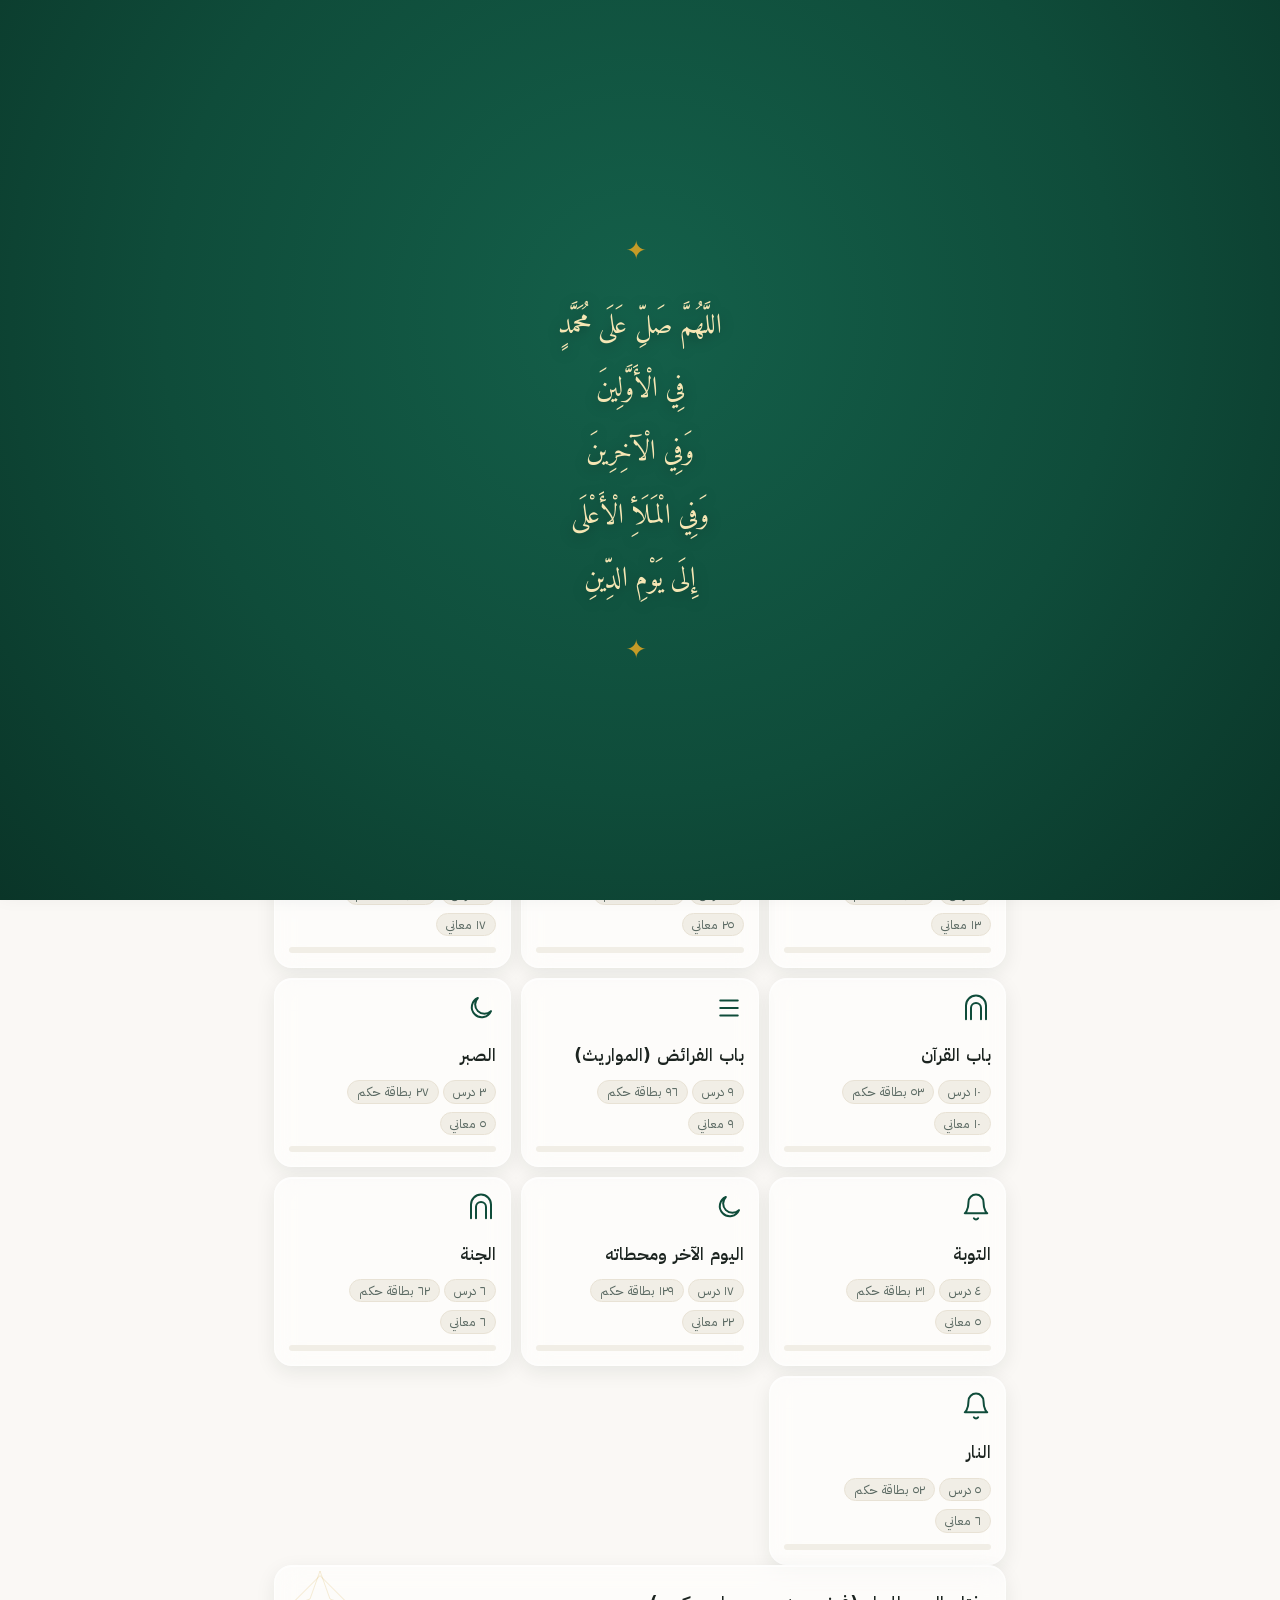
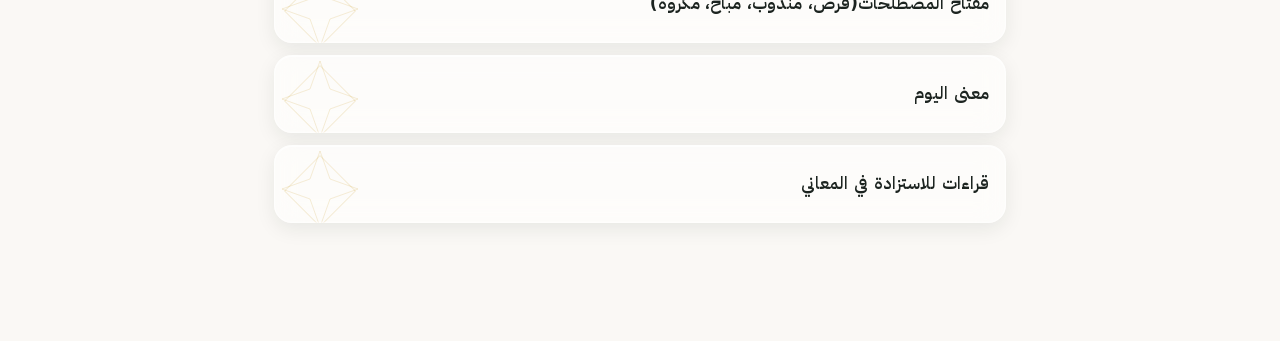
==== docs/index.html @ 47ff6a42 "Publish to Pages" ====
<!doctype html><html lang="ar" dir="rtl"><head><meta charset="utf-8"><meta name="viewport" content="width=device-width,initial-scale=1,viewport-fit=cover"><meta name="theme-color" content="#0F4C3A"><title>فِقْهُ الرُّوح</title><style>@font-face{font-family:'Amiri';font-weight:400;font-style:normal;font-display:swap;src:url([data-uri]) format('woff2');unicode-range:U+0600-06FF, U+0750-077F, U+0870-0891, U+0897-08E1, U+08E3-08FF, U+200C-200E, U+2010-2011, U+204F, U+2E41, U+FB50-FDFF, U+FE70-FE74, U+FE76-FEFC, U+102E0-102FB, U+10E60-10E7E, U+10EC2-10EC7, U+10EC9-10EEE, U+10EF0-10EFF, U+1EE00-1EE03, U+1EE05-1EE1F, U+1EE21-1EE22, U+1EE24, U+1EE27, U+1EE29-1EE32, U+1EE34-1EE37, U+1EE39, U+1EE3B, U+1EE42, U+1EE47, U+1EE49, U+1EE4B, U+1EE4D-1EE4F, U+1EE51-1EE52, U+1EE54, U+1EE57, U+1EE59, U+1EE5B, U+1EE5D, U+1EE5F, U+1EE61-1EE62, U+1EE64, U+1EE67-1EE6A, U+1EE6C-1EE72, U+1EE74-1EE77, U+1EE79-1EE7C, U+1EE7E, U+1EE80-1EE89, U+1EE8B-1EE9B, U+1EEA1-1EEA3, U+1EEA5-1EEA9, U+1EEAB-1EEBB, U+1EEF0-1EEF1}
@font-face{font-family:'Amiri';font-weight:700;font-style:normal;font-display:swap;src:url([data-uri]) format('woff2');unicode-range:U+0600-06FF, U+0750-077F, U+0870-0891, U+0897-08E1, U+08E3-08FF, U+200C-200E, U+2010-2011, U+204F, U+2E41, U+FB50-FDFF, U+FE70-FE74, U+FE76-FEFC, U+102E0-102FB, U+10E60-10E7E, U+10EC2-10EC7, U+10EC9-10EEE, U+10EF0-10EFF, U+1EE00-1EE03, U+1EE05-1EE1F, U+1EE21-1EE22, U+1EE24, U+1EE27, U+1EE29-1EE32, U+1EE34-1EE37, U+1EE39, U+1EE3B, U+1EE42, U+1EE47, U+1EE49, U+1EE4B, U+1EE4D-1EE4F, U+1EE51-1EE52, U+1EE54, U+1EE57, U+1EE59, U+1EE5B, U+1EE5D, U+1EE5F, U+1EE61-1EE62, U+1EE64, U+1EE67-1EE6A, U+1EE6C-1EE72, U+1EE74-1EE77, U+1EE79-1EE7C, U+1EE7E, U+1EE80-1EE89, U+1EE8B-1EE9B, U+1EEA1-1EEA3, U+1EEA5-1EEA9, U+1EEAB-1EEBB, U+1EEF0-1EEF1}
@font-face{font-family:'IBM Plex Sans Arabic';font-weight:400;font-style:normal;font-display:swap;src:url([data-uri]) format('woff2');unicode-range:U+0600-06FF, U+0750-077F, U+0870-0891, U+0897-08E1, U+08E3-08FF, U+200C-200E, U+2010-2011, U+204F, U+2E41, U+FB50-FDFF, U+FE70-FE74, U+FE76-FEFC, U+102E0-102FB, U+10E60-10E7E, U+10EC2-10EC7, U+10EC9-10EEE, U+10EF0-10EFF, U+1EE00-1EE03, U+1EE05-1EE1F, U+1EE21-1EE22, U+1EE24, U+1EE27, U+1EE29-1EE32, U+1EE34-1EE37, U+1EE39, U+1EE3B, U+1EE42, U+1EE47, U+1EE49, U+1EE4B, U+1EE4D-1EE4F, U+1EE51-1EE52, U+1EE54, U+1EE57, U+1EE59, U+1EE5B, U+1EE5D, U+1EE5F, U+1EE61-1EE62, U+1EE64, U+1EE67-1EE6A, U+1EE6C-1EE72, U+1EE74-1EE77, U+1EE79-1EE7C, U+1EE7E, U+1EE80-1EE89, U+1EE8B-1EE9B, U+1EEA1-1EEA3, U+1EEA5-1EEA9, U+1EEAB-1EEBB, U+1EEF0-1EEF1}
@font-face{font-family:'IBM Plex Sans Arabic';font-weight:500;font-style:normal;font-display:swap;src:url([data-uri]) format('woff2');unicode-range:U+0600-06FF, U+0750-077F, U+0870-0891, U+0897-08E1, U+08E3-08FF, U+200C-200E, U+2010-2011, U+204F, U+2E41, U+FB50-FDFF, U+FE70-FE74, U+FE76-FEFC, U+102E0-102FB, U+10E60-10E7E, U+10EC2-10EC7, U+10EC9-10EEE, U+10EF0-10EFF, U+1EE00-1EE03, U+1EE05-1EE1F, U+1EE21-1EE22, U+1EE24, U+1EE27, U+1EE29-1EE32, U+1EE34-1EE37, U+1EE39, U+1EE3B, U+1EE42, U+1EE47, U+1EE49, U+1EE4B, U+1EE4D-1EE4F, U+1EE51-1EE52, U+1EE54, U+1EE57, U+1EE59, U+1EE5B, U+1EE5D, U+1EE5F, U+1EE61-1EE62, U+1EE64, U+1EE67-1EE6A, U+1EE6C-1EE72, U+1EE74-1EE77, U+1EE79-1EE7C, U+1EE7E, U+1EE80-1EE89, U+1EE8B-1EE9B, U+1EEA1-1EEA3, U+1EEA5-1EEA9, U+1EEAB-1EEBB, U+1EEF0-1EEF1}
@font-face{font-family:'IBM Plex Sans Arabic';font-weight:600;font-style:normal;font-display:swap;src:url([data-uri]) format('woff2');unicode-range:U+0600-06FF, U+0750-077F, U+0870-0891, U+0897-08E1, U+08E3-08FF, U+200C-200E, U+2010-2011, U+204F, U+2E41, U+FB50-FDFF, U+FE70-FE74, U+FE76-FEFC, U+102E0-102FB, U+10E60-10E7E, U+10EC2-10EC7, U+10EC9-10EEE, U+10EF0-10EFF, U+1EE00-1EE03, U+1EE05-1EE1F, U+1EE21-1EE22, U+1EE24, U+1EE27, U+1EE29-1EE32, U+1EE34-1EE37, U+1EE39, U+1EE3B, U+1EE42, U+1EE47, U+1EE49, U+1EE4B, U+1EE4D-1EE4F, U+1EE51-1EE52, U+1EE54, U+1EE57, U+1EE59, U+1EE5B, U+1EE5D, U+1EE5F, U+1EE61-1EE62, U+1EE64, U+1EE67-1EE6A, U+1EE6C-1EE72, U+1EE74-1EE77, U+1EE79-1EE7C, U+1EE7E, U+1EE80-1EE89, U+1EE8B-1EE9B, U+1EEA1-1EEA3, U+1EEA5-1EEA9, U+1EEAB-1EEBB, U+1EEF0-1EEF1}
:root{--pat:url("data:image/svg+xml,%3Csvg xmlns='http://www.w3.org/2000/svg' width='64' height='64'%3E%3Cg fill='none' stroke='%23ffffff' stroke-opacity='.12' stroke-width='1'%3E%3Cpath d='M32 6l7 19 19 7-19 7-7 19-7-19-19-7 19-7z'/%3E%3Crect x='14' y='14' width='36' height='36' transform='rotate(45 32 32)'/%3E%3C/g%3E%3C/svg%3E");--pat2:url("data:image/svg+xml,%3Csvg xmlns='http://www.w3.org/2000/svg' width='90' height='90'%3E%3Cg fill='none' stroke='%23C59B27' stroke-opacity='.18' stroke-width='1'%3E%3Cpath d='M45 5l10 28 28 10-28 10-10 28-10-28-28-10 28-10z'/%3E%3Crect x='20' y='20' width='50' height='50' transform='rotate(45 45 45)'/%3E%3C/g%3E%3C/svg%3E")}
:root{--bg:#FAF8F5;--card:#FFFFFF;--bd:#E8E2D5;--pri:#0F4C3A;--acc:#C59B27;--tx:#1C2420;--mut:#5A6962;--soft:#F1EEE6;--onpri:#FFFFFF;--ok:#1d7a4f;--bad:#a8402f;--fs:1}
body.dark{--bg:#0B1411;--card:#13211B;--bd:#25382F;--pri:#D8B54F;--acc:#E0BE62;--tx:#F2EFE9;--mut:#A9B5AE;--soft:#182a22;--onpri:#0B1411;--ok:#6fcf9a;--bad:#e58a78}
*{box-sizing:border-box;-webkit-tap-highlight-color:transparent}
html{font-size:calc(17px*var(--fs))}
body{margin:0;background:var(--bg);color:var(--tx);font-family:'IBM Plex Sans Arabic','Noto Sans Arabic',system-ui,sans-serif;line-height:1.85;transition:background .3s,color .3s}
button{font:inherit;color:inherit;cursor:pointer}
.ar{font-family:'Amiri','Noto Naskh Arabic',serif}
#app{max-width:760px;margin:0 auto;padding:0 0 92px}
header{position:sticky;top:0;z-index:20;background:var(--pri);color:var(--onpri);padding:10px 14px 12px;background-image:var(--pat);overflow:hidden}
body.dark header{background:#0F2019;color:var(--tx);border-bottom:1px solid var(--bd)}
.top{display:flex;align-items:center;gap:8px}
.top h1{font-size:1.05rem;margin:0;flex:1;font-weight:600;line-height:1.4}
.top h1 small{display:block;font-size:.72rem;opacity:.8;font-weight:400}
.ib{width:44px;height:44px;border-radius:50%;border:0;background:rgba(255,255,255,.14);color:inherit;display:grid;place-items:center}
.ib.setb{width:auto;border-radius:22px;padding:0 14px 0 12px;display:flex;align-items:center;gap:6px;font:inherit;font-size:.85rem;font-weight:700}
.ib.setb .setlab{line-height:1}
.ib svg,.ico svg,nav svg{width:22px;height:22px;stroke:currentColor;fill:none;stroke-width:1.6;stroke-linecap:round;stroke-linejoin:round}
.search{margin-top:8px}
.search input{width:100%;height:46px;border-radius:14px;border:1px solid rgba(255,255,255,.25);background:rgba(255,255,255,.95);padding:0 14px;font:inherit;color:#1C2420}
body.dark .search input{background:#13211B;color:var(--tx);border-color:var(--bd)}
main{padding:14px;animation:fade .3s}
@keyframes fade{from{opacity:0;transform:translateY(6px)}to{opacity:1;transform:none}}
.card{background:var(--card);border:1px solid var(--bd);border-radius:18px;padding:14px 16px;margin-bottom:12px;position:relative;background-image:var(--pat2);background-repeat:no-repeat;background-position:left top}
h2{font-size:1.15rem;margin:18px 2px 10px;color:var(--hd)}
h3{font-size:1rem;margin:0 0 4px}
p{margin:.3rem 0}
.mut{color:var(--mut);font-size:.88rem}
.btn{min-height:48px;padding:0 18px;border-radius:14px;border:1px solid var(--bd);background:var(--card);font-weight:500}
.btn.pri{background:var(--pri);color:var(--onpri);border-color:var(--pri)}
.row{display:flex;gap:8px;flex-wrap:wrap;align-items:center}
.grid{display:grid;grid-template-columns:1fr 1fr;gap:10px}
@media(min-width:620px){.grid{grid-template-columns:repeat(3,1fr)}}
.wcard{text-align:right;display:block;width:100%;background:var(--card);border:1px solid var(--bd);border-radius:18px;padding:14px;min-height:140px}
.wcard .ico{color:var(--ic);margin-bottom:6px}
.wcard .ico svg{width:30px;height:30px}
.tag{display:inline-block;font-size:.74rem;border:1px solid var(--bd);background:var(--soft);border-radius:999px;padding:0 9px;margin:2px 0 0 4px;color:var(--mut);line-height:1.7}
.tag.gold{border-color:var(--acc);color:#7A5C0A}body.dark .tag.gold{color:var(--acc)}
.bar{height:6px;background:var(--soft);border-radius:6px;overflow:hidden;margin-top:8px}
.bar i{display:block;height:100%;background:var(--acc);transition:width .4s}
.seg{display:flex;background:var(--soft);border-radius:16px;padding:4px;position:relative;margin:10px 0}
.seg button{flex:1;border:0;background:transparent;min-height:48px;border-radius:12px;font-weight:600;z-index:1;color:var(--mut);transition:color .25s}
.seg button.on{color:var(--onpri)}
.seg .pill{position:absolute;top:4px;bottom:4px;width:calc(50% - 4px);background:var(--pri);border-radius:12px;transition:right .3s;right:4px}
.seg.two .pill.p1{right:calc(50%)}
.chips{display:flex;gap:6px;overflow-x:auto;padding-bottom:4px}
.chip{flex:none;border:1px solid var(--bd);background:var(--card);border-radius:999px;min-height:44px;padding:0 14px}
.chip.on{background:var(--pri);color:var(--onpri);border-color:var(--pri)}
.sub{display:flex;gap:6px;overflow-x:auto;margin:8px 0}
.q{font-family:'Amiri',serif;font-size:1.3rem;line-height:2.1;background:var(--soft);border-right:3px solid var(--acc);border-radius:10px;padding:8px 12px;margin:8px 0}
.q small{font-family:'IBM Plex Sans Arabic',sans-serif;display:block;font-size:.78rem;color:var(--mut);line-height:1.6}
.ev{font-size:.78rem;color:var(--mut)}
.k{border-top:1px dashed var(--bd);margin-top:8px;padding-top:6px}
.sch{display:grid;grid-template-columns:auto 1fr;gap:2px 10px;font-size:.92rem}
.sch b{color:var(--hd)} .sch .pref{background:var(--soft);border-radius:8px}
.acts{display:flex;gap:4px;position:absolute;left:8px;top:6px}
.acts button{width:44px;height:44px;border:0;background:transparent;font-size:1.2rem;color:var(--mut)}
.acts button.on{color:var(--acc)}
.card.has-acts{padding-left:92px}
details{background:var(--card);border:1px solid var(--bd);border-radius:14px;padding:4px 14px;margin-bottom:8px}
summary{min-height:48px;display:flex;align-items:center;font-weight:600;cursor:pointer}
.step{text-align:center}
.step .dh{font-family:'Amiri',serif;font-size:1.45rem;line-height:2.2;background:var(--soft);border-radius:14px;padding:10px;margin:10px 0}
.step .wh{border-right:3px solid var(--acc);background:var(--soft);border-radius:10px;padding:8px 12px;text-align:right;margin-top:8px}
.dots{display:flex;gap:6px;justify-content:center;flex-wrap:wrap;margin:10px 0}
.dots button{width:36px;height:36px;border-radius:50%;border:1px solid var(--bd);background:var(--card);font-size:.8rem}
.dots button.on{background:var(--pri);color:var(--onpri)} .dots button.done{border-color:var(--ok);color:var(--ok)} .dots button.on.done{color:var(--onpri)}
.opt{display:block;width:100%;text-align:right;min-height:52px;border:1px solid var(--bd);background:var(--card);border-radius:14px;padding:8px 14px;margin:8px 0}
.opt.right{border-color:var(--ok);background:rgba(29,122,79,.12)} .opt.wrong{border-color:var(--bad);background:rgba(168,64,47,.12)}
nav{position:fixed;bottom:0;left:0;right:0;background:var(--card);border-top:1px solid var(--bd);display:flex;z-index:30;padding-bottom:env(safe-area-inset-bottom)}
nav button{flex:1;border:0;background:transparent;min-height:62px;display:flex;flex-direction:column;align-items:center;justify-content:center;font-size:.76rem;color:var(--mut);gap:2px}
nav button.on{color:var(--hd);font-weight:600}
.banner{background:var(--soft);border:1px solid var(--acc);border-radius:14px;padding:10px 14px;font-size:.86rem;margin-bottom:12px}
.disc{font-size:.8rem;color:var(--mut);text-align:center;margin:18px 6px}
.sheet{position:fixed;inset:0;background:rgba(0,0,0,.45);z-index:50;display:flex;align-items:flex-end}
.sheet>div{background:var(--card);width:100%;max-width:760px;margin:0 auto;border-radius:20px 20px 0 0;padding:16px}
textarea{width:100%;min-height:110px;border-radius:12px;border:1px solid var(--bd);background:var(--bg);color:var(--tx);padding:10px;font:inherit}
input[type=search]{font:inherit}
.back{border:0;background:transparent;color:var(--hd);min-height:44px;padding:0;font-weight:600}
mark{background:rgba(197,155,39,.35);color:inherit;border-radius:4px}
.toast{position:fixed;bottom:80px;left:50%;transform:translateX(-50%);background:var(--tx);color:var(--bg);padding:8px 16px;border-radius:12px;z-index:60;font-size:.85rem}
.big{font-size:1.3rem;font-weight:600}
*:focus-visible{outline:3px solid var(--acc);outline-offset:2px}
@media(prefers-reduced-motion:reduce){*{animation:none!important;transition:none!important}}
.banner details{background:none;border:0;padding:0;margin:4px 0 0}.banner summary{color:var(--hd);font-weight:600}
.hosted header{position:static}.hosted nav{position:static;border:1px solid var(--bd);border-radius:14px;margin:8px 0}
.hosted main{padding-bottom:24px}

dialog.sheet{border:0;padding:0;width:100%;height:100%;max-width:none;max-height:none;background:rgba(0,0,0,.45);align-items:flex-end}
dialog.sheet[open]{display:flex}
dialog.sheet::backdrop{background:rgba(0,0,0,.45)}
#hostmsg{display:none;position:sticky;top:0;z-index:40;background:var(--tx);color:var(--bg);padding:8px 14px;border-radius:12px;margin:8px 14px;font-size:.88rem}
.hosted{min-height:100vh}

body{line-height:var(--lh,1.85)}
body.f-naskh{font-family:'Amiri','Noto Naskh Arabic',serif}
body.comfy{--bg:#F4ECD8;--card:#FBF5E6;--soft:#EFE5CC}
body.comfy.dark{--bg:#0B1411;--card:#13211B;--soft:#182a22}
.sset>summary{display:flex;align-items:center;gap:10px;font-weight:700;cursor:pointer;list-style:none;color:var(--hd)}
.sset>summary::-webkit-details-marker{display:none}
.sset[open]>summary{margin-bottom:8px}
.sico{color:var(--ic);width:28px;height:28px;display:inline-flex;align-items:center;justify-content:center;background:var(--soft);border-radius:50%}
.sico svg{width:16px;height:16px;stroke:currentColor;fill:none}
.srow{display:flex;align-items:center;justify-content:space-between;gap:10px;padding:8px 0;border-top:1px solid var(--bd)}
.srow.off{opacity:.75}
.srow>div{flex:1 1 auto;min-width:0}
.srow>.tag{flex:0 0 auto;white-space:nowrap}
.srow>.btn{flex:0 0 auto;white-space:nowrap}
.tgl{width:46px;height:26px;border-radius:999px;border:1px solid var(--bd);background:var(--soft);position:relative;flex:none;padding:0}
.tgl i{position:absolute;top:2px;right:2px;width:20px;height:20px;border-radius:50%;background:var(--mut);transition:all .2s}
.tgl.on{background:var(--pri)}
.tgl.on i{right:22px;background:var(--onpri)}
.tgl:disabled{opacity:.6}
.crow{display:flex;align-items:center;gap:8px}.crow input[type=color]{width:44px;height:34px;border:1px solid var(--bd);border-radius:8px;background:var(--card);padding:2px}.prev{background:var(--card);border:1px solid var(--bd);border-radius:14px;padding:10px;margin:8px 0;color:var(--tx)}
body{--hd:var(--pri);--ic:var(--pri)}
body.nodeco header,body.nodeco .card{background-image:none}
.prev svg{width:22px;height:22px;stroke:currentColor;fill:none;stroke-width:1.8}
.chips.wrap{flex-wrap:wrap;overflow:visible}

.card,.card *,.banner,.ref,.refs,details,summary,p,li,span,b{overflow-wrap:anywhere;word-break:normal;min-width:0}
.card{max-width:100%}

/* الأذكار والتسبيح */
.dhikr{font-family:'Amiri',serif;font-size:1.3em;line-height:2.1;margin:.2em 0 .4em}
.card.done{opacity:.75}
.card.done .dhikr{color:var(--hd)}
.linkc{display:block;width:100%;text-align:right;cursor:pointer;border:1px solid var(--bd);background:var(--card);color:var(--tx);font:inherit;padding:14px;margin:8px 0;border-radius:12px}
.tbcard{text-align:center}
.tbdhikr{font-size:1.15em;margin-bottom:0}
.tbwrap{position:relative;display:block;width:236px;height:236px;margin:16px auto 14px;border:0;background:none;padding:0;border-radius:50%}
.tbring{position:absolute;inset:0;width:100%;height:100%;transform:rotate(-90deg)}
.tbring circle{fill:none;stroke-width:9}
.tbring-bg{stroke:var(--soft)}
body.dark .tbring-bg{stroke:#22362d}
.tbring-fg{stroke:var(--acc);stroke-linecap:round;stroke-dasharray:565.49;transition:stroke-dashoffset .18s}
.tbface{position:absolute;inset:16px;border-radius:50%;display:flex;flex-direction:column;align-items:center;justify-content:center;color:#fff;background:radial-gradient(circle at 32% 26%,#1d7a58 0%,#14543f 55%,#0d3d2e 100%);border:2px solid rgba(197,155,39,.6);box-shadow:0 12px 30px rgba(15,76,58,.30),inset 0 2px 6px rgba(255,255,255,.18),inset 0 -8px 16px rgba(0,0,0,.25);user-select:none;transition:transform .08s}
body.dark .tbface{box-shadow:0 12px 30px rgba(0,0,0,.5),inset 0 2px 6px rgba(255,255,255,.12),inset 0 -8px 16px rgba(0,0,0,.35)}
.tbwrap:active .tbface{transform:scale(.965)}
.tbnum{font-family:'Amiri','Noto Naskh Arabic',serif;font-size:3.6em;font-weight:700;line-height:1.1;text-shadow:0 2px 8px rgba(0,0,0,.35);display:flex;align-items:center;justify-content:center;min-height:1.1em}
.tbo{display:inline-block;width:.8em;height:.8em;border:.13em solid #fff;border-radius:50%;box-shadow:0 2px 8px rgba(0,0,0,.3),inset 0 1px 3px rgba(255,255,255,.15)}
.tbof{color:#EBCD74;font-size:1em;font-weight:600}
.tbhint{margin-top:8px;font-size:.78rem;color:rgba(255,255,255,.75);border:1px dashed rgba(235,205,116,.55);border-radius:999px;padding:1px 12px}
.tbwrap.tbdone .tbface{animation:tbglow .7s}
@keyframes tbglow{0%{box-shadow:0 0 0 0 rgba(197,155,39,.75)}100%{box-shadow:0 0 0 34px rgba(197,155,39,0)}}
.card.cur{border-color:var(--acc)}
.srow input[type=time]{font:inherit;padding:6px 8px;border:1px solid var(--bd);border-radius:8px;background:var(--card);color:var(--tx);max-width:130px;min-width:118px}
.ibell{flex:0 0 auto;width:36px;height:36px;border-radius:50%;border:1px solid var(--bd);background:transparent;color:var(--ic);display:inline-flex;align-items:center;justify-content:center;cursor:pointer}
.ibell svg{width:18px;height:18px}
.ibell.on{background:var(--pri);color:var(--onpri);border-color:var(--pri)}
.itime{flex:0 0 auto;font:inherit;padding:4px 6px;border:1px solid var(--bd);border-radius:8px;background:var(--card);color:var(--tx);max-width:110px}
.srow.src{flex-wrap:wrap}
.srow.src>div{flex:1 1 100%}
.meta{margin-top:10px;border:1px solid var(--bd);border-radius:12px;padding:8px 12px;background:var(--soft)}
.meta summary{cursor:pointer;font-weight:600;font-size:.84rem;color:var(--pri);list-style:none;display:flex;justify-content:space-between;align-items:center}
.meta summary::-webkit-details-marker{display:none}
.meta summary:after{content:'▾';color:var(--acc);font-size:.9rem}
.meta[open] summary:after{content:'▴'}
body.dark .meta summary{color:var(--acc)}
.mrow{display:flex;gap:10px;font-size:.82rem;margin-top:6px;line-height:1.7}
.mlab{color:var(--mut);min-width:78px;flex-shrink:0;font-weight:600}
.mval{flex:1}
.ninput{font:inherit;padding:6px 10px;border:1px solid var(--bd);border-radius:10px;background:var(--card);color:var(--tx);max-width:110px;text-align:center}
.srow.wrap{flex-wrap:wrap}

/* ===== glass layer (styling only) ===== */
body{background-image:radial-gradient(60% 40% at 15% 8%,rgba(15,76,58,.16),transparent 70%),radial-gradient(55% 38% at 92% 30%,rgba(197,155,39,.18),transparent 70%),radial-gradient(60% 40% at 20% 85%,rgba(60,140,170,.12),transparent 70%);background-attachment:fixed}
body.dark{background-image:radial-gradient(60% 40% at 15% 8%,rgba(40,140,100,.22),transparent 70%),radial-gradient(55% 38% at 92% 30%,rgba(216,181,79,.14),transparent 70%),radial-gradient(60% 40% at 20% 85%,rgba(60,120,170,.16),transparent 70%)}
.card,.wcard,details,.opt,.linkc,.btn,.chip,.prev,.dots button{background-color:color-mix(in srgb,var(--card) 58%,transparent);-webkit-backdrop-filter:blur(14px) saturate(1.5);backdrop-filter:blur(14px) saturate(1.5);border-color:rgba(255,255,255,.55);box-shadow:0 6px 20px rgba(15,40,30,.08),inset 0 1px 0 rgba(255,255,255,.7),inset 0 -1px 0 rgba(255,255,255,.18)}
body.dark .card,body.dark .wcard,body.dark details,body.dark .opt,body.dark .linkc,body.dark .btn,body.dark .chip,body.dark .prev,body.dark .dots button{background-color:color-mix(in srgb,var(--card) 62%,transparent);border-color:rgba(255,255,255,.13);box-shadow:0 8px 22px rgba(0,0,0,.35),inset 0 1px 0 rgba(255,255,255,.14),inset 0 -1px 0 rgba(255,255,255,.04)}
nav{background-color:color-mix(in srgb,var(--card) 62%,transparent);-webkit-backdrop-filter:blur(18px) saturate(1.6);backdrop-filter:blur(18px) saturate(1.6);border-top:1px solid rgba(255,255,255,.55);box-shadow:0 -6px 20px rgba(15,40,30,.08),inset 0 1px 0 rgba(255,255,255,.6)}
body.dark nav{border-top-color:rgba(255,255,255,.12)}
.sheet>div{background-color:color-mix(in srgb,var(--card) 72%,transparent);-webkit-backdrop-filter:blur(22px) saturate(1.6);backdrop-filter:blur(22px) saturate(1.6);border:1px solid rgba(255,255,255,.5)}
header{box-shadow:0 8px 24px rgba(10,40,30,.25),inset 0 -1px 0 rgba(255,255,255,.25),inset 0 1px 0 rgba(255,255,255,.2)}
.search input{background-color:rgba(255,255,255,.62);-webkit-backdrop-filter:blur(10px);backdrop-filter:blur(10px);box-shadow:inset 0 1px 3px rgba(0,0,0,.08),0 1px 0 rgba(255,255,255,.6)}
body.dark .search input{background-color:rgba(19,33,27,.62)}
.btn.pri{box-shadow:0 6px 18px rgba(15,76,58,.3),inset 0 1px 0 rgba(255,255,255,.35)}
.btn:active,.chip:active,.opt:active,.wcard:active,.linkc:active{transform:scale(.985);transition:transform .08s}
.tbface{isolation:isolate;overflow:hidden;background:radial-gradient(circle at 32% 24%,rgba(60,170,130,.78) 0%,rgba(20,100,76,.78) 55%,rgba(10,60,46,.88) 100%)!important;-webkit-backdrop-filter:blur(8px) saturate(1.5);backdrop-filter:blur(8px) saturate(1.5);border:2px solid rgba(255,255,255,.45)!important;box-shadow:0 14px 34px rgba(8,40,30,.4),inset 0 3px 10px rgba(255,255,255,.55),inset 0 -12px 22px rgba(0,0,0,.28)!important}
.tbface::before{content:"";position:absolute;left:12%;right:12%;top:3%;height:44%;border-radius:50% 50% 55% 55%/70% 70% 40% 40%;background:linear-gradient(to bottom,rgba(255,255,255,.62),rgba(255,255,255,.04));pointer-events:none;z-index:0}
.tbface::after{content:"";position:absolute;left:20%;bottom:6%;width:34%;height:9%;border-radius:50%;background:rgba(255,255,255,.22);filter:blur(3px);transform:rotate(-12deg);pointer-events:none;z-index:0}
.tbface>*{position:relative;z-index:1}
.tbwrap:active .tbface{filter:brightness(1.12)}

/* opening splash */
#splash{position:fixed;inset:0;z-index:999;display:flex;align-items:center;justify-content:center;background:radial-gradient(circle at 50% 35%,#14604a 0%,#0F4C3A 55%,#0a3528 100%);color:#F3DFA2;text-align:center;opacity:1;transition:opacity .6s ease}
#splash.out{opacity:0;pointer-events:none}
#splash .sp-in{padding:28px;animation:spin 1.1s ease both}
#splash .sp-t{font-family:'Amiri','IBM Plex Sans Arabic',serif;font-size:1.65rem;line-height:2.25;margin:18px 0;color:#F6E6B4;text-shadow:0 2px 14px rgba(0,0,0,.35)}
#splash .sp-orn{color:#C59B27;font-size:1.5rem;letter-spacing:.3em}
@keyframes spin{from{opacity:0;transform:translateY(10px)}to{opacity:1;transform:none}}

.card.adone{animation:adone .9s ease}
@keyframes adone{0%{box-shadow:0 0 0 0 rgba(197,155,39,.55)}40%{box-shadow:0 0 0 10px rgba(197,155,39,.25);transform:scale(1.015)}100%{box-shadow:0 0 0 0 rgba(197,155,39,0);transform:none}}

.card.done{border-color:var(--ok);box-shadow:inset 4px 0 0 var(--ok)}
.card.done .btn[disabled]{color:var(--ok);border-color:var(--ok);opacity:1;font-weight:700}
[data-aitem]:active{transform:scale(.94)}

.chip.on,.btn.pri{background-color:var(--pri)!important;color:var(--onpri)!important;border-color:var(--pri)!important}
.tgl{position:relative}.tgl::after{content:"";position:absolute;inset:-9px -4px}

.under{margin:-4px 12px 10px;padding-inline-start:10px;border-inline-start:3px solid var(--gold,#b8923a)}.under h4{margin:8px 0 4px;font-size:.9rem;opacity:.8}.under .card{margin:6px 0}.allev>summary{cursor:pointer;padding:10px 0}

.sharh{font-size:.92em;line-height:1.9;border-right:3px solid var(--gold,#b8923a);padding:6px 10px;margin:8px 0;background:rgba(184,146,58,.07)}

.kn{display:inline-block;font-size:.62em;font-weight:500;opacity:.55;border:1px solid currentColor;border-radius:8px;padding:0 6px;margin-inline-end:8px;vertical-align:middle;line-height:1.5}
</style></head><body><div id="app"><header><div class="top"><h1>فِقْهُ الرُّوح: العبادات ومعانيها</h1><button class="ib" id="darkbtn" aria-label="الوضع الليلي"></button><button class="ib setb" id="setbtn" aria-label="الإعدادات"></button></div><div class="search"><input id="q" type="search" placeholder="ابحث في الأحكام والمعاني والمواقف" aria-label="بحث"></div></header><main id="view"></main></div><nav id="navbar" aria-label="التنقل"></nav><script>const DISCLAIMER = "محتوى تعليمي موثّق بالمصادر، وليس فتوى شخصية. يُرجع لأهل العلم في النوازل.";
const SCHOOLS = {
 "hanafi": {
 "name": "الحنفي",
 "refs": ""
 },
 "maliki": {
 "name": "المالكي",
 "refs": ""
 },
 "shafii": {
 "name": "الشافعي",
 "refs": ""
 },
 "hanbali": {
 "name": "الحنبلي",
 "refs": ""
 }
};
const SOURCE_NOTE = "الأحاديث: نصوصها قورنت بنصوص منشورة في sunnah.com. الآيات: قورنت بالمصحف الإلكتروني (api.alquran.cloud). أقوال المذاهب: من فتاوى ومقالات وكتب فقهية منشورة على الإنترنت (منها الموسوعة الفقهية الكويتية على muslim-library.com)، مذكورة تحت كل مسألة، وأكثرها من صفحات الموسوعة الفقهية الكويتية المطبوعة، وبعضها من صفحات كتب المذاهب المطبوعة مقروءة من مصورات منشورة. المحتوى موثّق بمصادره.";
const WORSHIPS = [
 {
 "id": "taharah",
 "title": "الطهارة والوضوء",
 "icon": "drop",
 "status": "ready",
 "blurb": "الطهارة: الوضوء، والغسل، والتيمم، والمسح على الخفين، والاستنجاء، وتطهير النجاسات، وما يعد نجساً، والحيض والنفاس، مع الخلاف بين المذاهب الأربعة ومعانيها في القلب.",
 "lessons": [
 {
 "id": "wudu",
 "title": "الوضوء",
 "definition": "الوضوء غسل الوجه واليدين ومسح الرأس وغسل الرجلين على الصفة الواردة في آية المائدة (5:6)، تعبداً لله، وهو طهارة من الحدث الأصغر.",
 "hukm": "لا تُقبل صلاة من أحدث حتى يتوضأ، فالوضوء شرط للصلاة.",
 "hukmRef": "المائدة: 6، البخاري (135)، مسلم (225)",
 "pt": 1,
 "hukmEv": ["e3", "e1"],
 "hukmKh": ["k5", "k6"],
 "fiqh": {
 "conditions": [
 {
 "id": "c2",
 "ev": ["e1"],
 "kh": ["k13", "k14", "k15", "k16"],
 "t": "الماء الطهور",
 "d": "الماء الذي يرفع الحدث هو الماء الطهور، فمن لم يجد ماء تيمم (المائدة: 6). والماء المطلق (الباقي على خلقته) يرفع الحدث والخبث باتفاق الفقهاء، ويلحق به عند الجمهور ما تغير بطول مكثه أو بما تولد منه كالطحلب. وقسم الفقهاء المياه إلى: مطلق، وطاهر مطهر مكروه، وطاهر غير مطهر، ونجس. وانفرد الحنفية بقسم المشكوك في طهوريته، وانفرد الحنابلة بقسم المحرم. والماء المتغير بطاهر مخالط تغيراً يمنع إطلاق اسم الماء عليه: طاهر مطهر عند الحنفية ما لم يغلب عليه غيره أو يتغير بالطبخ، وطاهر غير مطهر عند المالكية والشافعية وعلى المذهب عند الحنابلة. والمتغير بنجاسة نجس باتفاق الفقهاء قليلاً كان أو كثيراً. وتفصيل كل مذهب في «أقوال المذاهب في هذه المسألة» تحت هذه البطاقة.",
 "ref": "المائدة: 6. azharegypt.org (دروس الطهارة)، الموسوعة الفقهية الكويتية، مصطلحا طهارة ومياه"
 },
 {
 "id": "c3",
 "ev": ["e7"],
 "kh": ["k7"],
 "t": "وصول الماء إلى مواضع الغسل",
 "d": "الأصل أن يصل الماء إلى العضو كله، وقد ورد الوعيد على ترك مواضع من الأقدام دون غسل.",
 "ref": "البخاري (165)"
 },
 {
 "id": "c4",
 "ev": ["e4"],
 "kh": ["k1"],
 "t": "النية",
 "d": "قصد الوضوء بالقلب. الحنفية: سنة. غيرهم: فرض أو شرط (انظر جدول الخلاف).",
 "ref": "البخاري (1)، مسلم (1907)"
 }
 ],
 "pillars": [
 {
 "id": "p1",
 "ev": ["e1"],
 "t": "غسل الوجه",
 "d": "الحد عند الفقهاء: ما بين منابت شعر الرأس إلى منتهى اللحيين والذقن طولاً، ومن الأذن إلى الأذن عرضاً. واختلفوا في بياض ما بين العذار والأذن (المالكية في المشهور: ليس من الوجه. الحنفية والشافعية: منه)، وفي ما انسدل من اللحية.",
 "ref": "المائدة: 6. ، (بداية المجتهد)"
 },
 {
 "id": "p2",
 "ev": ["e1"],
 "t": "غسل اليدين مع المرفقين",
 "d": "ذهب الجمهور إلى وجوب إدخال المرفقين في الغسل. وقال زفر وابن داود: لا يجب، وهو رواية عن مالك وأحمد، ورأي ابن حزم.",
 "ref": "المائدة: 6."
 },
 {
 "id": "p3",
 "ev": ["e1"],
 "kh": ["k4"],
 "t": "مسح الرأس",
 "d": "الفرض في القرآن هو المسح، وقدره المجزئ مختلف فيه بين المذاهب (انظر جدول الخلاف).",
 "ref": "القرآن 5:6"
 },
 {
 "id": "p4",
 "ev": ["e1"],
 "t": "غسل الرجلين مع الكعبين",
 "d": "ذكر القرآن غسل الرجلين إلى الكعبين.",
 "ref": "المائدة: 6"
 }
 ],
 "obligations": [
 {
 "id": "o1",
 "kh": ["k2"],
 "t": "ما يُعدّ واجباً زائداً على الفروض",
 "d": "اصطلاح الواجب يختلف بين المذاهب. عند الحنابلة: التسمية (تسقط بالنسيان) والمضمضة والاستنشاق واجبة، وعند الحنفية والمالكية والشافعية هذه من السنن. والفروض الأربعة مذكورة في الآية.",
 "ref": "انظر جدول الخلاف. وفي ثبوت حديث التسمية خلاف بين العلماء"
 }
 ],
 "sunan": [
 {
 "id": "s1",
 "ev": ["e8"],
 "t": "السواك",
 "d": "عند كل صلاة. وفي لفظ البخاري: مع كل صلاة، وفي لفظ مسلم: عند كل صلاة. لولا خوف المشقة على الأمة لأمر بذلك.",
 "ref": "البخاري (887)، مسلم (252)"
 },
 {
 "id": "s2",
 "ev": ["e6"],
 "t": "غسل الكفين ثلاثاً في البداية",
 "d": "قبل إدخالهما في الإناء، وهو في وصف وضوء النبي صلى الله عليه وسلم.",
 "ref": "البخاري (159)، مسلم (226)"
 },
 {
 "id": "s3",
 "kh": ["k3"],
 "t": "المضمضة والاستنشاق",
 "d": "في حديث لقيط بن صبرة: أسبغ الوضوء وخلل بين الأصابع وبالغ في الاستنشاق إلا أن تكون صائماً. وهما سنة عند غير الحنابلة.",
 "ref": "أبو داود (142): صحيح (الألباني) كما يعرضه sunnah.com. الترمذي (788): صحيح (دار السلام) كما يعرضه sunnah.com"
 },
 {
 "id": "s4",
 "t": "التثليث",
 "d": "الغسل ثلاثاً هو الأكمل. وتجزئ المرة الواحدة إذا عمّت العضو، وثبتت المرتان.",
 "ref": "البخاري (157، 158، 159)"
 },
 {
 "id": "s5",
 "t": "البدء باليمين",
 "d": "اليد اليمنى ثم اليسرى، والرجل اليمنى ثم اليسرى.",
 "ref": "البخاري (168)"
 },
 {
 "id": "s6",
 "t": "تخليل الأصابع",
 "d": "أمر النبي صلى الله عليه وسلم لقيطاً بتخليل الأصابع في الوضوء.",
 "ref": "أبو داود (142): صحيح (الألباني) كما يعرضه sunnah.com. الترمذي (788): صحيح (دار السلام) كما يعرضه sunnah.com"
 },
 {
 "id": "s7",
 "ev": ["e6"],
 "t": "ركعتان بعد الوضوء",
 "d": "في حديث عثمان رضي الله عنه وعد بالمغفرة لمن توضأ وصلى ركعتين لا يحدث فيهما نفسه بأمر دنيا.",
 "ref": "البخاري (159)، مسلم (226)"
 },
 {
 "id": "s8",
 "t": "الاقتصاد في الماء",
 "d": "في حديث أنس رضي الله عنه: كان النبي صلى الله عليه وسلم يتوضأ بالمد ويغتسل بالصاع. والنهي عن الإسراف في الآية.",
 "ref": "البخاري (201)، الأعراف: 31"
 }
 ],
 "nullifiers": [
 {
 "id": "n1",
 "ev": ["e1", "e3"],
 "t": "ما خرج من السبيلين",
 "d": "أصل ذلك قوله تعالى: أو جاء أحد منكم من الغائط. وفي الحديث: لا تقبل صلاة من أحدث حتى يتوضأ.",
 "ref": "المائدة: 6، البخاري (135)، مسلم (225)"
 },
 {
 "id": "n2",
 "t": "النوم",
 "d": "النوم المستغرق ينقض الوضوء (حديث صفوان بن عسال: ولكن من غائط وبول ونوم). واختلف الفقهاء في ضابطه: الحنفية: النوم مضطجعاً أو متكئاً أو مستنداً. المالكية: النوم الثقيل ولو قصر، لا الخفيف ولو طال.",
 "ref": "(الفقه الإسلامي وأدلته)"
 },
 {
 "id": "n3",
 "kh": ["k8", "k9", "k10", "k11", "k12"],
 "t": "ما اختُلف فيه",
 "d": "لمس المرأة، ومس الفرج، وأكل لحم الإبل، والدم والقيء من غير السبيلين، والقهقهة في الصلاة: مختلف فيها بين المذاهب. انظر جدول الخلاف.",
 "ref": "الموسوعة الفقهية الكويتية"
 }
 ]
 },
 "steps": [
 {
 "n": 1,
 "name": "النية",
 "action": "النية بالقلب قبل بدء الوضوء.\nحكمها:: عند الشافعية والحنابلة شرط في صحة الوضوء فلا يصح إلا بها. وعند الحنفية سنة، ليقع قربة وليخرج من عهدة الفرض. وعند المالكية فرض (وفي رواية عن مالك بعدم الوجوب).\nالتلفظ بها:: عند الشافعية التلفظ بالنية سنة، وتقرن عند أول غسل الكفين بالتسمية. ولم تفصل الصفحات المقروءة قول بقية المذاهب في التلفظ.\nرفضها:: إذا رفض المتوضئ النية بعد تمام الوضوء لم يؤثر ذلك عند المالكية والشافعية والحنابلة على الصحيح. وإذا نوى قطعه في أثنائه: الشافعية في الأصح لا يبطل ويستأنف النية لما بقي، والحنابلة في الصحيح يبطل ما مضى، والمالكية على الراجح يبطل.",
 "dhikr": "النية عمل القلب، ولا يُذكر هنا لفظ مخصوص لها.",
 "whisper": "قبل أن تلمس الماء، تذكّر أنك تتهيأ للوقوف بين يدي الله. اجعل هذا هو القصد.",
 "ref": "الموسوعة، النية في الوضوء : | الموسوعة الفقهية الكويتية صفحات الشاملة",
 "dhikrNone": true
 },
 {
 "n": 2,
 "name": "التسمية",
 "action": "قل «بسم الله» عند أول الوضوء.\nحكمها:: سنة عند الحنفية والشافعية وفي رواية عن أحمد، ومستحبة عند المالكية على المشهور (وقيل: غير مشروعة وتكره)، وواجبة عند الحنابلة.\nالصيغة:: عند الحنابلة «بسم الله» ولا يقوم غيرها مقامها على الأشهر، ومحلها اللسان. وعند الشافعية أقلها «بسم الله» وأكملها «بسم الله الرحمن الرحيم». وعند المالكية «بسم الله» وفي زيادة «الرحمن الرحيم» قولان. وعند الحنفية يحصل أصل السنة بكل ذكر، والمنقول عن السلف «بسم الله العظيم، والحمد لله على الإسلام».\nوقتها:: عند أول غسل الكفين، وعند الحنابلة وقتها عند أول الواجبات وجوباً وأول المسنونات استحباباً.\nعند كل عضو:: من آداب الوضوء عند الحنفية التسمية عند غسل كل عضو، وظاهر كلام فقهاء الحنابلة أنها لا تستحب عند كل عضو.",
 "dhikr": "بِسْمِ اللَّهِ",
 "whisper": "ابدأ باسم الله، كأنك تستأذن في الدخول على من هو أكرم الأكرمين.",
 "ref": "الموسوعة الفقهية الكويتية صفحات الشاملة: أبو داود (101)، وفي ثبوت حديث التسمية خلاف (انظر جدول الخلاف)",
 "dhikrExact": true
 },
 {
 "n": 3,
 "name": "غسل الكفين",
 "action": "اغسل كفيك إلى الرسغين في بداية الوضوء.\nحكمه:: ذهب الفقهاء إلى أن غسل اليدين الطاهرتين إلى الرسغين في ابتداء الوضوء سنة، لفعل النبي ﷺ في حديث عثمان (كما نقلت الموسوعة، وغير مدروس هنا). وإن كانتا نجستين وجب غسلهما اتفاقاً.\nالعدد:: تثليث غسل الأعضاء سنة عند الفقهاء، والموسوعة تنقل أنه ﷺ توضأ مرة مرة ومرتين مرتين وثلاثاً ثلاثاً (غير مدروس هنا).\nالدعاء عند العضو:: استحبه الحنفية والمالكية (ذكر الله) وأكثر الشافعية وجماعة من الحنابلة كما في الموسوعة، وصيغه المنقولة تُذكر هنا بلفظ الموسوعة.\nمدى ثبوتها:: قال النووي في الأذكار: «وأما الدعاء على أعضاء الوضوء فلم يجئ فيه شيء عن النبي ﷺ، وقد قال الفقهاء: يستحب فيه دعوات جاءت عن السلف». وفي حاشية محقق الأذكار أن النووي قال في الروضة «لا أصل له»، وأن الإسنوي تعقبه بأنه روي من طرق منها حديث أنس في تاريخ ابن حبان، وأن المحقق عدّ ذلك الحديث من الواهي الشديد الضعف. ونقلت الموسوعة عن ابن عابدين أن الوارد منه تقوي طرقه بعضها بعضاً فيرتقي إلى الحسن، وهذا قول عام عن الباب، ولم يُدرس هنا إسناد أي صيغة بعينها، فلا يُنسب أي لفظ منها إلى النبي ﷺ. تُقرأ الصيغ على أنها دعاء استحبه من استحبه، وليست سنة ثابتة بنص.\nوليس في الصفحات المقروءة دعاء مخصوص عند غسل الكفين.",
 "dhikr": "لا ذكر ثابت عن النبي ﷺ عند هذا العضو بحسب ما قُرئ هنا. والدعاء المذكور أعلاه مستحب عند من استحبه، ولم يثبت لفظه بنص.",
 "whisper": "هاتان اليدان ستُرفعان بالدعاء، فلتكن الطهارة أول ما تفعلان.",
 "ref": "الموسوعة: الموسوعة الفقهية الكويتية صفحات الشاملة",
 "dhikrNone": true
 },
 {
 "n": 4,
 "name": "المضمضة والاستنشاق",
 "action": "تمضمض واستنشق واستنثر.\nالمضمضة والاستنشاق:: سنتان عند جمهور الفقهاء، وواجبتان (فرض) عند الحنابلة.\nالاستنثار:: سنة عند الحنفية والمالكية والشافعية والحنابلة لحديث «إذا استنشقت فانتثر» (كما في تخريج الموسوعة، وغير مدروس هنا). وعند المالكية طرح الماء من الأنف بالنفس واضعاً السبابة والإبهام من اليد اليسرى عليه، وعند الشافعية يخرج ما في أنفه بخنصر يده اليسرى، وعند الحنابلة يسن استنثاره بيساره.\nالدعاء عند العضو:: استحبه الحنفية والمالكية (ذكر الله) وأكثر الشافعية وجماعة من الحنابلة كما في الموسوعة، وصيغه المنقولة تُذكر هنا بلفظ الموسوعة.\nمدى ثبوتها:: لم يثبت لفظ هذا الدعاء عن النبي ﷺ عند النووي في الأذكار، ولم يُدرس هنا إسناد أي صيغة. والتفصيل في خطوة غسل الكفين.\nعند المضمضة: «اللهم أعني على تلاوة القرآن الكريم وذكرك وشكرك وحسن عبادتك»، وعند الاستنشاق: «اللهم أرحني رائحة الجنة ولا ترحني رائحة النار».",
 "dhikr": "لا ذكر ثابت عن النبي ﷺ عند هذا العضو بحسب ما قُرئ هنا. والدعاء المذكور أعلاه مستحب عند من استحبه، ولم يثبت لفظه بنص.",
 "whisper": "ينظف الفم الذي سيذكر الله ويقرأ كلامه.",
 "ref": "الموسوعة: الموسوعة الفقهية الكويتية صفحات الشاملة: الأذكار للنووي (فصل أدعية أعضاء الوضوء)",
 "dhikrNone": true
 },
 {
 "n": 5,
 "name": "غسل الوجه",
 "action": "اغسل وجهك، والواجب غسل ظاهره كله مرة.\nالحد:: عرضاً ما بين الأذنين، وطولاً من منابت شعر الرأس إلى أسفل الذقن، وعند المالكية والحنابلة فيمن له لحية إلى منتهى لحيته.\nالمجزئ من الغسل:: يكفي جريان الماء ولا يشترط الدلك عند الحنفية والشافعية والحنابلة، وانفرد مالك والمزني باشتراطه (انظر جدول الخلاف).\nالشعر الخفيف (الذي تبدو البشرة من خلاله):: يجب غسله ظاهراً وباطناً حتى البشرة عند الحنفية والشافعية، وعند المالكية يجب تخليله. ولم تُقرأ هنا عبارة الحنابلة في الخفيف.\nالشعر الكثيف:: الحنفية لا يجب غسل أصوله ويسن تخليل لحية غير المحرم. المالكية يكره تخليله ويجب تحريكه ليدخل الماء بين ظاهره. الشافعية في لحية الرجل الكثيفة يغسل ظاهرها ولا يجب باطنها ويسن تخليلها، أما الحاجب والشارب والعنفقة فيجب غسلها ظاهراً وباطناً. الحنابلة يجب غسل ظاهر اللحية ويسن غسل باطنها.\nالمسترسل من اللحية:: لا يجب غسله عند الحنفية، ويجب عند الحنابلة في الصحيح.\nالدعاء عند العضو:: استحبه الحنفية والمالكية (ذكر الله) وأكثر الشافعية وجماعة من الحنابلة كما في الموسوعة، وصيغه المنقولة تُذكر هنا بلفظ الموسوعة.\nمدى ثبوتها:: لم يثبت لفظ هذا الدعاء عن النبي ﷺ عند النووي في الأذكار، ولم يُدرس هنا إسناد أي صيغة. والتفصيل في خطوة غسل الكفين.\nعند غسل الوجه: «اللهم بيض وجهي يوم تبيض وجوه وتسود وجوه».",
 "dhikr": "لا ذكر ثابت عن النبي ﷺ عند هذا العضو بحسب ما قُرئ هنا. والدعاء المذكور أعلاه مستحب عند من استحبه، ولم يثبت لفظه بنص.",
 "whisper": "الوجه هو ما تقابل به الله وخلقه. اسأل الله أن يبيّض وجهك يوم تبيض وجوه.",
 "ref": "الموسوعة: الموسوعة الفقهية الكويتية صفحات الشاملة: الأذكار للنووي (فصل أدعية أعضاء الوضوء): المائدة: 6",
 "dhikrNone": true
 },
 {
 "n": 6,
 "name": "غسل اليدين إلى المرفقين",
 "action": "اغسل يدك اليمنى ثم اليسرى مع المرفقين.\nالمرفقان:: يجب غسلهما مع اليدين عند جمهور الفقهاء (المالكية والشافعية والحنابلة في المذهب والحنفية ما عدا زفر)، لقوله تعالى ﴿وأيديكم إلى المرافق﴾ ولحديث جابر «كان النبي ﷺ إذا توضأ أدار الماء إلى مرفقيه» (كما نقلت الموسوعة، وغير مدروس هنا).\nالبدء باليمنى:: التيامن سنة عند الشافعية وبعض الحنفية، وفي رواية عن أحمد واجب، ونقل ابن قدامة الإجماع على أنه لا إعادة على من بدأ بيساره قبل يمينه.\nالدعاء عند العضو:: استحبه الحنفية والمالكية (ذكر الله) وأكثر الشافعية وجماعة من الحنابلة كما في الموسوعة، وصيغه المنقولة تُذكر هنا بلفظ الموسوعة.\nمدى ثبوتها:: لم يثبت لفظ هذا الدعاء عن النبي ﷺ عند النووي في الأذكار، ولم يُدرس هنا إسناد أي صيغة. والتفصيل في خطوة غسل الكفين.\nعند غسل اليد اليمنى: «اللهم أعطني كتابي بيميني وحاسبني حساباً يسيراً»، وعند اليسرى: «اللهم لا تعطني كتابي بشمالي ولا من وراء ظهري».",
 "dhikr": "لا ذكر ثابت عن النبي ﷺ عند هذا العضو بحسب ما قُرئ هنا. والدعاء المذكور أعلاه مستحب عند من استحبه، ولم يثبت لفظه بنص.",
 "whisper": "بهما تأخذ وتعطي. ليكن ما تأخذه حلالاً وما تعطيه صدقة.",
 "ref": "الموسوعة: الموسوعة الفقهية الكويتية صفحات الشاملة: الأذكار للنووي (فصل أدعية أعضاء الوضوء): المائدة: 6",
 "dhikrNone": true
 },
 {
 "n": 7,
 "name": "مسح الرأس",
 "action": "بلّ يديك وامسح رأسك، والمسح هو إمرار اليد المبتلة بلا تسييل.\nحكمه:: اتفق الفقهاء على أن مسح الرأس من أركان الوضوء أو فروضه.\nالقدر المجزئ:: المالكية على المشهور: الرأس كله من منابت الشعر إلى نقرة القفا (وقال أشهب يكفي النصف، وقيل الثلثان أو الثلث). الحنابلة في الصحيح: جميع ظاهر الرأس (وعن أحمد: أكثره، وعنه قدر الناصية). الحنفية: الأشهر ربع الرأس وهو المعتمد، وقيل مقدار الناصية، وقيل ثلاثة أصابع. الشافعية: مسمى المسح ولو بعض شعرة.\nبماذا يمسح:: عند الحنفية على الأصح بثلاثة أصابع، وعند الحنابلة على أي كيفية، حتى بحائل.\nمسح الأذنين:: سنة عند الحنفية والمالكية على المشهور والشافعية، ظاهرهما وباطنهما، لأن النبي ﷺ مسح برأسه وأذنيه ظاهرهما وباطنهما (كما نقلت الموسوعة، وغير مدروس هنا).\nالدعاء عند العضو:: استحبه الحنفية والمالكية (ذكر الله) وأكثر الشافعية وجماعة من الحنابلة كما في الموسوعة، وصيغه المنقولة تُذكر هنا بلفظ الموسوعة.\nمدى ثبوتها:: لم يثبت لفظ هذا الدعاء عن النبي ﷺ عند النووي في الأذكار، ولم يُدرس هنا إسناد أي صيغة. والتفصيل في خطوة غسل الكفين.\nعند مسح الرأس: «اللهم أظلني تحت عرشك يوم لا ظل إلا ظل عرشك»، وعند مسح الأذنين: «اللهم اجعلني من الذين يستمعون القول فيتبعون أحسنه».",
 "dhikr": "لا ذكر ثابت عن النبي ﷺ عند هذا العضو بحسب ما قُرئ هنا. والدعاء المذكور أعلاه مستحب عند من استحبه، ولم يثبت لفظه بنص.",
 "whisper": "الرأس موضع الفكر. اذكر الله فيه قبل أن يمتلئ بالدنيا.",
 "ref": "الموسوعة: الموسوعة الفقهية الكويتية صفحات الشاملة: الأذكار للنووي (فصل أدعية أعضاء الوضوء): المائدة: 6",
 "dhikrNone": true
 },
 {
 "n": 8,
 "name": "غسل الرجلين إلى الكعبين",
 "action": "اغسل رجلك اليمنى ثم اليسرى مع الكعبين، وخلّل بين الأصابع، واحرص على العقبين.\nحكمه:: غسل الرجلين الظاهرتين السليمتين (غير المستورتين بخف أو جبيرة) إلى الكعبين مرة ركن من أركان الوضوء عند الحنفية والمالكية والشافعية والحنابلة. والكعبان هما العظمان الناتئان في أسفل الساق، وخالف زفر في دخولهما كما خالف في المرفقين.\nالدليل:: قوله تعالى ﴿وأرجلكم إلى الكعبين﴾، وأمره ﷺ بتخليل الأصابع وأنه كان يدلك بخنصره ما بين أصابع رجليه (كما نقلت الموسوعة، وغير مدروس هنا).\nالعقبان:: ذكرت الموسوعة في الدلك عند الشافعية حديث «ويل للأعقاب من النار» (كما في تخريج الموسوعة، وغير مدروس هنا)، وأن الشافعية يبالغون في العقب خصوصاً في الشتاء.\nالدعاء عند العضو:: استحبه الحنفية والمالكية (ذكر الله) وأكثر الشافعية وجماعة من الحنابلة كما في الموسوعة، وصيغه المنقولة تُذكر هنا بلفظ الموسوعة.\nمدى ثبوتها:: لم يثبت لفظ هذا الدعاء عن النبي ﷺ عند النووي في الأذكار، ولم يُدرس هنا إسناد أي صيغة. والتفصيل في خطوة غسل الكفين.\nعند غسل الرجل اليمنى: «اللهم ثبت قدمي على الصراط يوم تزل الأقدام»، وعند اليسرى: «اللهم اجعل ذنبي مغفوراً وسعيي مشكوراً وتجارتي لن تبور».",
 "dhikr": "لا ذكر ثابت عن النبي ﷺ عند هذا العضو بحسب ما قُرئ هنا. والدعاء المذكور أعلاه مستحب عند من استحبه، ولم يثبت لفظه بنص.",
 "whisper": "إلى المسجد أو الصلاة ستمشي قدماك. اسأل الله أن يثبتهما على الصراط.",
 "ref": "الموسوعة: الموسوعة الفقهية الكويتية صفحات الشاملة: الأذكار للنووي (فصل أدعية أعضاء الوضوء): المائدة: 6",
 "dhikrNone": true
 },
 {
 "n": 9,
 "name": "الذكر بعد الوضوء",
 "action": "قل الشهادتين بعد إتمام الوضوء.",
 "dhikr": "أَشْهَدُ أَنْ لاَ إِلَهَ إِلاَّ اللَّهُ وَأَنَّ مُحَمَّدًا عَبْدُ اللَّهِ وَرَسُولُهُ",
 "dhikrExact": true,
 "whisper": "اخرج من الوضوء وأنت أخفّ. ما هو إلا ماء، لكن النية جعلته عبادة.",
 "ref": "مسلم (234): لفظ حديث عقبة بن عامر"
 }
 ],
 "meaning": {
 "why": [
 {
 "id": "m1",
 "t": "لماذا شُرع الوضوء؟",
 "d": "الصلاة مناجاة بين العبد وربه، فجعل الله بين الدنيا وبينها طهارة. الطهارة الظاهرة بالماء تهيئ الجسد، وتذكّر بطهارة الباطن من الغفلة والكبر.",
 "kind": "تأمل"
 },
 {
 "id": "m2",
 "t": "الطهارة والإيمان",
 "d": "قال رسول الله ﷺ: الطهور شطر الإيمان، والحمد لله تملأ الميزان، وسبحان الله والحمد لله تملآن أو تملأ ما بين السماوات والأرض، والصلاة نور، والصدقة برهان، والصبر ضياء، والقرآن حجة لك أو عليك، كل الناس يغدو فبائع نفسه فمعتقها أو موبقها. هذا نص الحديث كاملاً. تأمل: جعل النبي ﷺ الطهور شطر الإيمان، فالعناية بالطهارة جزء أصيل من الدين وليست شكلاً فقط.",
 "kind": "حديث",
 "ref": "مسلم (223)."
 }
 ],
 "symbols": [
 {
 "id": "m3",
 "t": "كل عضو وما استعمله",
 "d": "من العلماء من تأمل في معنى كل عضو في الوضوء: العين بما نظرت، والفم بما قال، واليد بما أخذت، والرجل بما مشت. هذا تأمل في المعنى، وليس حكماً شرعياً ولا شرطاً، ولم يُنسب هنا لعالم بعينه.",
 "kind": "تأمل"
 },
 {
 "id": "m4",
 "t": "تساقط الخطايا مع الماء",
 "d": "قال رسول الله ﷺ: إذا توضأ العبد المسلم - أو المؤمن - فغسل وجهه خرج من وجهه كل خطيئة نظر إليها بعينيه مع الماء - أو مع آخر قطر الماء - فإذا غسل يديه خرج من يديه كل خطيئة كان بطشتها يداه مع الماء - أو مع آخر قطر الماء - فإذا غسل رجليه خرجت كل خطيئة مشتها رجلاه مع الماء - أو مع آخر قطر الماء - حتى يخرج نقياً من الذنوب. هذا نص الحديث كاملاً، رواه أبو هريرة. والعلماء في المقصود: صغائر الذنوب، مع التوبة عن الكبائر.",
 "kind": "حديث",
 "ref": "مسلم (244)."
 }
 ],
 "impact": [
 {
 "id": "m5",
 "t": "الأثر النفسي",
 "d": "الوضوء وقفة قصيرة بين الانشغال والصلاة. هذه ملاحظة تربوية وليست حكماً ولا دراسة.",
 "kind": "تأمل"
 },
 {
 "id": "m6",
 "t": "الأثر السلوكي",
 "d": "قد يعوّدك الوضوء على النظافة والترتيب، ويجعل عبادتك تبدأ قبل التكبير. هذا تأمل شخصي.",
 "kind": "تأمل"
 }
 ]
 },
 "evidence": [
 {
 "id": "e1",
 "type": "quran",
 "text": "يَا أَيُّهَا الَّذِينَ آمَنُوا إِذَا قُمْتُمْ إِلَى الصَّلَاةِ فَاغْسِلُوا وُجُوهَكُمْ وَأَيْدِيَكُمْ إِلَى الْمَرَافِقِ وَامْسَحُوا بِرُءُوسِكُمْ وَأَرْجُلَكُمْ إِلَى الْكَعْبَيْنِ",
 "ref": "المائدة: 6",
 "exact": true
 },
 {
 "id": "e2",
 "type": "quran",
 "text": "إِنَّ اللَّهَ يُحِبُّ التَّوَّابِينَ وَيُحِبُّ الْمُتَطَهِّرِينَ",
 "ref": "البقرة: 222",
 "exact": true
 },
 {
 "id": "e3",
 "type": "hadith",
 "text": "لَا تُقْبَلُ صَلَاةُ مَنْ أَحْدَثَ حَتَّى يَتَوَضَّأَ",
 "ref": "رواه البخاري (135). ولفظ مسلم (225): لا تقبل صلاة أحدكم إذا أحدث حتى يتوضأ",
 "exact": true
 },
 {
 "id": "e4",
 "type": "hadith",
 "text": "إِنَّمَا الْأَعْمَالُ بِالنِّيَّاتِ",
 "ref": "رواه البخاري (1). وفي مسلم (1907) بلفظ: بالنية",
 "exact": true
 },
 {
 "id": "e5",
 "type": "hadith",
 "text": "الطُّهُورُ شَطْرُ الْإِيمَانِ",
 "ref": "رواه مسلم (223)",
 "exact": true
 },
 {
 "id": "e6",
 "type": "hadith",
 "text": "مَنْ تَوَضَّأَ نَحْوَ وُضُوئِي هَذَا ثُمَّ صَلَّى رَكْعَتَيْنِ لَا يُحَدِّثُ فِيهِمَا نَفْسَهُ غُفِرَ لَهُ مَا تَقَدَّمَ مِنْ ذَنْبِهِ",
 "ref": "رواه البخاري (159) ومسلم (226)، من حديث عثمان (اختصار)",
 "exact": false
 },
 {
 "id": "e7",
 "type": "hadith",
 "text": "مَا مِنْكُمْ مِنْ أَحَدٍ يَتَوَضَّأُ فَيُبْلِغُ أَوْ فَيُسْبِغُ الْوُضُوءَ ثُمَّ يَقُولُ أَشْهَدُ أَنْ لاَ إِلَهَ إِلاَّ اللَّهُ وَأَنَّ مُحَمَّدًا عَبْدُ اللَّهِ وَرَسُولُهُ إِلاَّ فُتِحَتْ لَهُ أَبْوَابُ الْجَنَّةِ الثَّمَانِيَةُ يَدْخُلُ مِنْ أَيِّهَا شَاءَ",
 "ref": "رواه مسلم (234)، من حديث عقبة بن عامر",
 "exact": true
 },
 {
 "id": "e8",
 "type": "hadith",
 "text": "لَوْلاَ أَنْ أَشُقَّ عَلَى أُمَّتِي أَوْ عَلَى النَّاسِ لأَمَرْتُهُمْ بِالسِّوَاكِ مَعَ كُلِّ صَلاَةٍ",
 "ref": "رواه البخاري (887)، ولفظ مسلم (252): عند كل صلاة",
 "exact": true
 }
 ],
 "khilaf": [
 {
 "id": "k1",
 "issue": "النية في الوضوء",
 "v": {
 "hanafi": "سنة، ليقع الوضوء قربة وليخرج من عهدة الفرض.",
 "maliki": "فرض (وفي رواية عن مالك بعدم الوجوب).",
 "shafii": "شرط في صحة الوضوء.",
 "hanbali": "شرط في صحة الوضوء."
 },
 "note": "المصدر: الموسوعة الفقهية الكويتية، النية في الوضوء : وفي أن الجمهور على الشرطية"
 },
 {
 "id": "k2",
 "issue": "التسمية عند ابتداء الوضوء",
 "v": {
 "hanafi": "سنة.",
 "maliki": "مستحبة على المشهور، وقيل غير مشروعة وتكره.",
 "shafii": "سنة.",
 "hanbali": "واجبة."
 },
 "note": "المصدر: الموسوعة الفقهية الكويتية، . ونقلت الموسوعة عن الجمهور (الحنفية والشافعية وأحمد في رواية) أنها سنة."
 },
 {
 "id": "k3",
 "issue": "المضمضة والاستنشاق",
 "v": {
 "hanafi": "سنتان.",
 "maliki": "سنتان.",
 "shafii": "سنتان.",
 "hanbali": "واجبتان."
 },
 "note": "المصدر: الموسوعة، . نصت على سنية المضمضة والاستنشاق عند جمهور الفقهاء ووجوبهما عند الحنابلة، ولم تفصل أقوال المالكية والحنفية كل على حدة في هذا الموضع."
 },
 {
 "id": "k4",
 "issue": "قدر مسح الرأس",
 "v": {
 "hanafi": "ركن مسح الرأس مرة فوق الأذنين، والأشهر ربع الرأس وهو المعتمد (وقيل مقدار الناصية، وقيل ثلاثة أصابع).",
 "maliki": "الرأس كله على المشهور.",
 "shafii": "مسمى المسح، ولو بعض شعرة.",
 "hanbali": "جميع ظاهر الرأس في الصحيح، وعن أحمد أكثره."
 },
 "note": "المصدر: الموسوعة، ."
 },
 {
 "id": "k5",
 "issue": "الترتيب بين الأعضاء",
 "v": {
 "hanafi": "سنة.",
 "maliki": "سنة على المشهور، وفي قول ركن.",
 "shafii": "ركن.",
 "hanbali": "ركن في المذهب، وفي رواية سنة."
 },
 "note": "المصدر: الموسوعة، . ونقلت قول بعض الشافعية بالسنية."
 },
 {
 "id": "k6",
 "issue": "الموالاة (عدم الفصل الطويل)",
 "v": {
 "hanafi": "سنة.",
 "maliki": "واجبة على المشهور، وفي قول سنة.",
 "shafii": "سنة في القول الجديد الصحيح، وواجبة في القديم.",
 "hanbali": "واجبة في المذهب، وفي رواية سنة."
 },
 "note": "المصدر: الموسوعة، ."
 },
 {
 "id": "k7",
 "issue": "الدلك (إمرار اليد على العضو)",
 "v": {
 "hanafi": "سنة.",
 "maliki": "فرض على المشهور، وفي قول سنة.",
 "shafii": "سنة.",
 "hanbali": "سنة."
 },
 "note": "المصدر: الموسوعة، . الدلك إمرار اليد على العضو، والحنفية والشافعية والحنابلة يكتفون بجريان الماء."
 },
 {
 "id": "k8",
 "issue": "لمس المرأة",
 "v": {
 "hanafi": "لا ينقض (ويرى أبو حنيفة وأبو يوسف أن المباشرة الفاحشة حدث استحساناً، وخالف محمد).",
 "maliki": "ينقض لمس البالغ لمن يلتذ به عادة إن قصد اللذة أو وجدها.",
 "shafii": "ينقض التقاء بشرتي الرجل والمرأة الأجنبية التي تشتهى، بشهوة أو بغير شهوة.",
 "hanbali": "ينقض إن كان بشهوة، ولا ينقض بغير شهوة في المشهور (وفي رواية: لا ينقض)."
 },
 "note": "المصدر: الموسوعة الفقهية الكويتية، لمس : ؛ وشهوة : . وفي نقض وضوء الملموس عند الشافعية قولان مشهوران. وسبب الخلاف معنى «اللمس» في الآية، لم يُدرس هنا."
 },
 {
 "id": "k9",
 "issue": "مس الفرج",
 "v": {
 "hanafi": "لا ينقض. ويغسل يده ندباً.",
 "maliki": "ينقض مس الرجل ذكره هو (متصلاً) ببطن الكف أو جنبه أو الإصبع، ولا يشترط قصد ولا لذة. ومس ذكر غيره كحكم اللمس (يشترط قصد اللذة أو وجودها). والمرأة لا ينقض مسها فرجها إلا إن قبضت عليه أو أدخلت يدها بين الشفرين.",
 "shafii": "ينقض مس قبل الآدمي (ذكراً أو أنثى، من نفسه أو غيره) ببطن الكف بلا حائل، وكذا حلقة الدبر في الجديد. ولا ينقض برأس الأصابع وما بينها.",
 "hanbali": "في الرواية التي تجعله حدثاً: ينقض مس ذكر الآدمي إلى أصول الأنثيين، ومس حلقة الدبر، ومس المرأة فرجها بين الشفرين، بباطن اليد أو ظهرها أو حرفها بلا حائل، بشهوة أو بغيرها. وفي رواية أخرى: لا ينقض."
 },
 "note": "المصدر: الموسوعة الفقهية الكويتية: . هذا ما ورد في هذه المواضع، وما لم يرد فيها لم يُنسب لمذهب."
 },
 {
 "id": "k10",
 "issue": "أكل لحم الإبل",
 "v": {
 "hanafi": "لا ينقض.",
 "maliki": "لا ينقض.",
 "shafii": "لا ينقض في الجديد الصحيح، وفي القديم ينقض.",
 "hanbali": "ينقض في المذهب، نيئاً أو مطبوخاً، علمه أو جهله (وعن أحمد روايات أخرى: ينقض نيئه دون مطبوخه، أو لا ينقض مطلقاً، أو ينقض إن علم النهي)."
 },
 "note": "المصدر: الموسوعة الفقهية الكويتية، الوضوء من أكل لحم الجزور : . والأحاديث الواردة هناك منقولة عن الموسوعة وغير مدروسة هنا."
 },
 {
 "id": "k11",
 "issue": "الدم والقيء ونحوهما من غير السبيلين",
 "v": {
 "hanafi": "الدم والصديد: ينقضان إذا سالا عن موضعهما (وعند زفر ينقض ولو لم يسل). القيء: ينقض إذا كان ملء الفم، أي لا ينطبق عليه الفم إلا بتكلف في الأصح (وقيل: ما يمنع الكلام)، والمتفرق يجمع إن كان بسبب واحد. وما دون ملء الفم لا ينقض.",
 "maliki": "لا ينقض الدم ولا القيح ولا القيء.",
 "shafii": "لا ينقض القيء، ولا ينقض خروج النجاسة من غير السبيلين، ويجب تطهير الموضع.",
 "hanbali": "ينقض الكثير من القيء والدم والقيح دون اليسير. والكثير ما فحش في نفس كل أحد بحسبه."
 },
 "note": "المصدر: الموسوعة الفقهية الكويتية: عام : . الدم والصديد عند الحنفية: . القيء: . الحنابلة (الكثير): . وحديث «قاء فتوضأ» وقول ابن عباس في الفاحش منقولان عن الموسوعة وغير مدروسين هنا. وغير مغطى هنا: تعريف الحنفية لموضع السيلان، وتفصيل الحنابلة في روايات مقدار الدم والقيء."
 },
 {
 "id": "k12",
 "issue": "القهقهة في الصلاة",
 "v": {
 "hanafi": "تنقض الوضوء وتفسد الصلاة إذا كانت في صلاة كاملة (لها ركوع وسجود).",
 "maliki": "تفسد الصلاة ولا تنقض الوضوء.",
 "shafii": "تفسد الصلاة ولا تنقض الوضوء، ويستحب الوضوء من الضحك في الصلاة.",
 "hanbali": "تفسد الصلاة ولا تنقض الوضوء."
 },
 "note": "المصدر: الموسوعة الفقهية الكويتية، القهقهة في الصلاة: . ونُسب قول الحنفية أيضاً إلى الحسن والنخعي والثوري."
 },
 {
 "id": "k13",
 "issue": "الماء المتغير بطاهر مخالط (كزعفران وصابون ولبن)",
 "v": {
 "hanafi": "طاهر مطهر ما دام يسمى ماء، بشرط ألا يكون التغير عن طبخ وألا تغلب أجزاء المخالط حتى يصير ثخيناً. فإن غلب غيره عليه فأخرجه عن طبع الماء كالأشربة والخل وماء الباقلاء المطبوخ لم تجز الطهارة به.",
 "maliki": "طاهر غير مطهر: يستعمل في العادات كالطبخ والشرب، ولا يستعمل في العبادات كالوضوء والغسل.",
 "shafii": "طاهر غير مطهر: منع الطهارة بالمتغير بمخالطة ما ليس بمطهر والماء يستغني عنه هو مذهبهم (قول النووي). والأظهر عندهم أنه لا يضر التغير بمجاور طاهر كعود ودهن وتراب طرح فيه.",
 "hanbali": "لا تحصل الطهارة به على المذهب (قال القاضي أبو يعلى: هي الأصح، وقال المرداوي: هي المذهب). وعن أحمد رواية أخرى أنه طاهر مطهر."
 },
 "note": "اتفق الفقهاء على أن ما لا يمكن الاحتراز منه كالطحلب وأوراق الشجر وما تجذبه السيول لا يمنع الطهارة، وعلى أن الماء إذا اختلط به طاهر ولم يتغير لقلته لم يمنع الطهارة. المصدر: الموسوعة الفقهية الكويتية، مصطلح مياه"
 },
 {
 "id": "k14",
 "issue": "ماء وقعت فيه نجاسة ولم تغير أحد أوصافه",
 "v": {
 "hanafi": "الراكد القليل ينجس ولو لم يتغير، والكثير لا ينجس ما لم يتغير. والفاصل بينهما: ما كان لا يخلص بعضه إلى بعض (إذا حرك طرف منه لم يتحرك الطرف الآخر) فهو كثير. والجاري لا ينجس ما لم يتغير إذا كانت النجاسة غير مرئية.",
 "maliki": "الفاصل بين القليل والكثير هو التغير: إن تغير لونه أو طعمه أو ريحه فهو نجس، وإن لم يتغير فلا ينجس. وعن مالك رواية أنه لا ينجس إلا بالتغير قليلاً كان أو كثيراً. ويكره عند المالكية استعمال الماء اليسير الذي حلت فيه نجاسة قليلة ولم تغيره إن وجد غيره.",
 "shafii": "إن كان دون القلتين فهو نجس، وإن بلغ قلتين فصاعداً فهو طاهر ما لم يتغير.",
 "hanbali": "إن بلغ قلتين لم ينجس إلا بالتغير. وإن كان يسيراً ففيه روايتان: ينجس وهو المذهب، والثانية لا ينجس."
 },
 "note": "اتفق الفقهاء على أن الماء إذا خالطته نجاسة فغيرت أحد أوصافه كان نجساً قليلاً كان أو كثيراً (نقل ابن المنذر الإجماع). المصدر: الموسوعة الفقهية الكويتية، مصطلح مياه"
 },
 {
 "id": "k15",
 "issue": "الماء المستعمل في رفع الحدث",
 "v": {
 "hanafi": "طاهر في نفسه غير مطهر للأحداث، ويرفع حكم الخبث. ويصير مستعملاً بمجرد انفصاله عن الجسد (والمستعمل ما أزيل به حدث أو استعمل في البدن على وجه القربة).",
 "maliki": "طاهر مطهر لكن يكره استعماله في رفع حدث أو اغتسالات مندوبة مع وجود غيره إذا كان يسيراً (قدر آنية الوضوء أو الغسل فما دونها). ولا يكره في إزالة النجاسة.",
 "shafii": "على الجديد: القليل (دون القلتين) المستعمل في فرض الطهارة عن حدث كالغسلة الأولى طاهر غير طهور. أما نفل الطهارة كالغسلة الثانية والثالثة فالأصح في الجديد أنه طهور. فإن جمع المستعمل حتى بلغ قلتين فطهور على الأصح.",
 "hanbali": "المستعمل في رفع حدث أو إزالة نجس ولم يتغير: طاهر غير مطهر، وهو ظاهر المذهب. وعن أحمد رواية أنه طاهر مطهر. وفي المستعمل في طهارة مستحبة كتجديد الوضوء والغسلة الثانية والثالثة روايتان."
 },
 "note": "المصدر: الموسوعة الفقهية الكويتية، مصطلح مياه"
 },
 {
 "id": "k16",
 "issue": "أنواع الماء الطاهر المطهر المكروه، والمشكوك فيه، والمحرم",
 "v": {
 "hanafi": "المكروه (كراهة تنزيهية): ماء شرب منه نحو الهرة الأهلية والدجاجة المخلاة وسباع الطير والحية والفأرة وكان قليلاً. وانفردوا بقسم المشكوك في طهوريته، وهو ما شرب منه بغل أو حمار.",
 "maliki": "المكروه: المستعمل القليل في حدث مع وجود غيره، والماء اليسير الذي حلت فيه نجاسة قليلة ولم تغيره، والماء اليسير الذي ولغ فيه كلب، وسؤر شارب الخمر.",
 "shafii": "المكروه ثمانية: المشمس، وشديد الحرارة، وشديد البرودة، وماء ديار ثمود إلا بئر الناقة، وماء ديار قوم لوط، وماء بئر برهوت، وماء أرض بابل، وماء بئر ذروان.",
 "hanbali": "المكروه: المتغير بغير ممازج كدهن وقطران وقطع كافور، وما سخن بمغصوب أو بنجاسة، وما اشتد حره أو برده (وتزول الكراهة عند الحاجة)، وماء بئر المقبرة. وانفردوا بقسم المحرم الذي لا تصح الطهارة به: آبار ديار ثمود غير بئر الناقة، والماء المغصوب، وماء ثمنه المعين حرام."
 },
 "note": "المصدر: الموسوعة الفقهية الكويتية، مصطلح طهارة (المياه التي يجوز التطهير بها)"
 }
 ],
 "fadail": [
 {
  "id": "f1",
  "t": "غرة الوضوء وتحجيله",
  "text": "إِنَّ أُمَّتِي يُدْعَوْنَ يَوْمَ الْقِيَامَةِ غُرًّا مُحَجَّلِينَ مِنْ آثَارِ الْوُضُوءِ، فَمَنِ اسْتَطَاعَ مِنْكُمْ أَنْ يُطِيلَ غُرَّتَهُ فَلْيَفْعَلْ",
  "ref": "رواه البخاري (136)",
  "grade": "صحيح",
  "sharh": "الغرة: بياض في جبهة الفرس، والتحجيل: بياض في يديها ورجليها، فسمي النور الذي يكون في مواضع الوضوء يوم القيامة غرا وتحجيلا؛ تشبيها بذلك.",
  "sharhSrc": "التوضيح لشرح الجامع الصحيح"
 }
],
 "mistakes": [
 {
 "id": "x1",
 "t": "الإسراف في الماء",
 "d": "التكرار فوق ثلاث، والوسوسة في كل عضو. وقد ورد في حديث أنس الوضوء بالمد (البخاري 201)، ونهى القرآن عن الإسراف (الأعراف: 31)."
 },
 {
 "id": "x2",
 "t": "ترك العقبين أو أسفل القدم",
 "d": "يجري عليها الماء سريعاً فتبقى جافة. جاء في الحديث الوعيد على ترك مواضع من الأقدام."
 },
 {
 "id": "x6",
 "t": "الجزم بما فيه خلاف",
 "d": "كثير من الناس يظن أن مس الفرج أو لمس المرأة ينقض الوضوء عند الجميع أو لا ينقضه عند الجميع. والواقع أن المذاهب مختلفة، فالتزم مذهب من تقلده."
 }
 ],
 "quiz": [
 {
 "q": "ما الأعضاء التي نصّت عليها آية الوضوء؟",
 "o": [
 "الوجه، اليدان، الرأس، الرجلان",
 "الوجه، اليدان، الفم، الأنف",
 "اليدان، الرأس، الأذنان، الرقبة"
 ],
 "a": 0,
 "why": "في المائدة: 6 ذكر الوجه واليدين إلى المرافق ومسح الرأس والرجلين إلى الكعبين."
 },
 {
 "q": "ما حكم النية في الوضوء؟",
 "o": [
 "سنة عند جميع المذاهب",
 "فرض أو شرط عند المالكية والشافعية والحنابلة، وسنة عند الحنفية",
 "لا يُعرف فيها خلاف"
 ],
 "a": 1,
 "why": "الخلاف في النية معروف، وهذا مثال على الأحكام التي لا يُجزم فيها."
 },
 {
 "q": "توضأت ثم شككت: هل أحدثت أم لا؟",
 "o": [
 "أعيد الوضوء",
 "أبقى على طهارتي لأن اليقين لا يزول بالشك",
 "أترك الصلاة"
 ],
 "a": 1,
 "why": "شكا رجل إلى النبي صلى الله عليه وسلم الشيء يجده في الصلاة، فقال: لا ينصرف حتى يسمع صوتاً أو يجد ريحاً. البخاري (137)، مسلم (361)."
 },
 {
 "q": "كم مرة غسل العضو مطلوبة على الأقل؟",
 "o": [
 "ثلاث مرات واجبة",
 "مرة واحدة تجزئ إذا عمّت العضو",
 "مرتان واجبتان"
 ],
 "a": 1,
 "why": "ورد الغسل مرة (البخاري 157) ومرتين (158) وثلاثاً (159)."
 },
 {
 "q": "ما الذي ورد في هذا الدرس من أذكار الوضوء؟",
 "o": [
 "دعاء لكل عضو",
 "التسمية في الابتداء (مع الخلاف في ثبوتها) والشهادتان بعد الفراغ",
 "لا يُشرع أي ذكر"
 ],
 "a": 1,
 "why": "الشهادتان بعد الوضوء في مسلم (234). والتسمية في الابتداء مختلف في ثبوت حديثها. ولا يوجد دعاء لكل عضو في المصادر التي رُوجعت هنا."
 }
 ]
 },
 {
 "id": "ghusl",
 "title": "الغسل: موجباته وفرائضه وسننه وصفته",
 "definition": "الغسل في الاصطلاح: استعمال ماء طهور في جميع البدن على وجه مخصوص بشروط وأركان (الموسوعة الفقهية الكويتية). والطهارة أعم من الغسل.",
 "hukm": "الغسل مشروع بالكتاب والسنة. وقد يكون واجباً كغسل الجنابة والحائض، وقد يكون سنة كغسل الجمعة والعيدين. والأغسال المسنونة لها فصل خاص في الموسوعة، وهي خارج هذا الدرس. هذا الدرس في الغسل الواجب: موجباته وفرائضه وسننه وصفته.",
 "pt": 1,
 "hukmEv": ["e1", "e3"],
 "hukmRef": "المائدة: 6، البقرة: 222، البخاري (291)، مسلم (348)، الموسوعة",
 "labels": {
 "c": "موجبات الغسل",
 "p": "فرائض الغسل كما تعدها الموسوعة (بعضها محل خلاف)",
 "o": "مسائل يختلف فيها الوجوب والسنية",
 "s": "سنن الغسل وآدابه",
 "n": "مكروهات الغسل"
 },
 "fiqh": {
 "conditions": [
 {
 "id": "c1",
 "ev": ["e10"],
 "kh": ["k1", "k2", "k3"],
 "t": "خروج المني",
 "d": "اتفق الفقهاء على أن خروج المني موجب للغسل، ونقل النووي الإجماع، للرجل والمرأة في النوم أو اليقظة. وإن وجد النائم بللاً ولم يذكر احتلاماً فعليه الغسل. ومن احتلم ولم يجد بللاً فلا غسل عليه. وفي اشتراط الشهوة وفي الإحساس بانتقاله خلاف مبين في تبويب الخلاف.",
 "ref": "الموسوعة الفقهية الكويتية"
 },
 {
 "id": "c2",
 "ev": ["e8", "e9"],
 "t": "التقاء الختانين",
 "d": "التقاء الختانين من موجبات الغسل بالاتفاق. ويحصل بتغييب الحشفة في الفرج. وليس المراد مجرد التصاق الموضعين، فلو وضع موضع ختانه على موضع ختانها ولم يدخله لم يجب الغسل. ولا بد من تغييب الحشفة بكاملها، فلو غيّب بعضها فلا غسل عليه. ومقطوع الحشفة يعتبر قدرها.",
 "ref": "الموسوعة الفقهية الكويتية"
 },
 {
 "id": "c3",
 "ev": ["e2"],
 "kh": ["k12"],
 "t": "الحيض والنفاس",
 "d": "اتفق الفقهاء على أن الحيض والنفاس من موجبات الغسل، ونقل ابن المنذر وابن جرير الطبري وغيرهما الإجماع. والخلاف في الموجب نفسه: هل هو وجود الدم أم انقطاعه (مبين في الخلاف).",
 "ref": "الموسوعة الفقهية الكويتية"
 },
 {
 "id": "c4",
 "kh": ["k13"],
 "t": "الموت",
 "d": "ذهب الحنفية وبعض المالكية والشافعية والحنابلة إلى أن الموت من موجبات الغسل، أي غسل الميت. وذهب بعض المالكية إلى أنه سنة. وتفصيله في مصطلح تغسيل الميت، وهو خارج هذا الدرس.",
 "ref": "الموسوعة الفقهية الكويتية"
 },
 {
 "id": "c5",
 "kh": ["k11"],
 "t": "إسلام الكافر",
 "d": "المالكية والحنابلة يوجبون الغسل على من أسلم. والحنفية والشافعية يستحبونه إن لم يكن جنباً، فإن أسلم وهو جنب وجب عليه الغسل. وتفصيل الأقوال في تبويب الخلاف.",
 "ref": "الموسوعة الفقهية الكويتية"
 }
 ],
 "pillars": [
 {
 "id": "p1",
 "kh": ["k4"],
 "t": "النية",
 "d": "عند المالكية والشافعية والحنابلة النية فرض في الغسل، ويكفي فيها نية رفع الحدث الأكبر أو استباحة الصلاة ونحوها. وعند الحنفية النية سنة وليست فرضاً.",
 "ref": "الموسوعة الفقهية الكويتية"
 },
 {
 "id": "p2",
 "ev": ["e4"],
 "t": "تعميم الشعر والبشرة بالماء",
 "d": "اتفق الفقهاء على أن تعميم الشعر والبشرة بالماء من فروض الغسل. قال النووي: إفاضة الماء على جميع البدن شعره وبشره واجبة بلا خلاف. فيجب إيصال الماء إلى كل ظاهر الجسد وما تحت الشعر خفيفاً كان أو كثيفاً. ونبه الفقهاء إلى مواضع قد لا يصلها الماء: عمق السرة، وتحت الذقن، وتحت الجناحين (الإبطين)، وما بين الأليتين، وما تحت الركبتين، وأسافل الرجلين. ويخلل أصابع يديه ورجليه، ويخلل شعر لحيته وحاجبيه وهدبه وشاربه والإبط والعانة.",
 "ref": "الموسوعة الفقهية الكويتية"
 },
 {
 "id": "p3",
 "kh": ["k7"],
 "t": "الموالاة",
 "d": "اختلف الفقهاء: هل هي من الفرائض أم من السنن؟ فهي فرض عند المالكية، وسنة عند الحنفية والشافعية والحنابلة.",
 "ref": "الموسوعة الفقهية الكويتية"
 },
 {
 "id": "p4",
 "kh": ["k6"],
 "t": "الدلك",
 "d": "اختلف الفقهاء: هل هو فرض أم سنة؟ فهو فرض عند المالكية، وسنة عند الحنفية والشافعية والحنابلة.",
 "ref": "الموسوعة الفقهية الكويتية"
 }
 ],
 "obligations": [
 {
 "id": "o1",
 "ev": ["e5"],
 "kh": ["k5"],
 "t": "المضمضة والاستنشاق",
 "d": "يجبان في الغسل عند الحنفية والحنابلة، وهما من سنن الغسل عند المالكية والشافعية.",
 "ref": "الموسوعة الفقهية الكويتية"
 },
 {
 "id": "o2",
 "ev": ["e7"],
 "kh": ["k8"],
 "t": "الضفائر",
 "d": "لا يجب نقض الضفائر في غسل الجنابة إذا وصل الماء إلى أصولها، وفي حديث أم سلمة: إنما يكفيك أن تحثي على رأسك ثلاث حثيات ثم تفيضين عليك الماء فتطهرين. فإن لم يصل الماء إلى أصولها وجب النقض في الجملة. وللحنابلة تفصيل في غسل الحيض والنفاس مبين في الخلاف.",
 "ref": "الموسوعة الفقهية الكويتية"
 },
 {
 "id": "o3",
 "t": "ما فيه حرج",
 "d": "قال الحنفية: يجب غسل كل ما يمكن غسله بلا حرج كالأذن والسرة والشارب والحاجب ولو كثف واللحية وشعر الرأس ولو متلبداً والفرج الخارج. ولا يجب غسل الفرج الداخل لأنه باطن، ولا تدخل المرأة إصبعها في قبلها. ولا يجب غسل ما فيه حرج كالعين. والحرج مرفوع.",
 "ref": "الموسوعة الفقهية الكويتية"
 },
 {
 "id": "o4",
 "t": "من ترك موضع شعرة",
 "d": "نقلت الموسوعة عن الشافعية أن من ترك موضع شعرة بلا غسل ثم أزالها بقص أو نتف لم يكف، فلا بد من غسل موضعها، بخلاف ما لو أزالها بعد غسلها. وذكرت حديثاً عن علي رضي الله عنه في الوعيد على ترك موضع شعرة لم تغسل من الجنابة.",
 "ref": "الموسوعة الفقهية الكويتية"
 }
 ],
 "sunan": [
 {
 "id": "s1",
 "kh": ["k9"],
 "t": "التسمية",
 "d": "سنة عند الحنفية والشافعية، ومندوبة عند المالكية. وعند الحنابلة فيها خلاف: ظاهر المذهب أنها مسنونة، وعن أحمد رواية بالوجوب. وصفتها بسم الله. وتفصيل الأقوال في الخلاف.",
 "ref": "الموسوعة الفقهية الكويتية"
 },
 {
 "id": "s2",
 "ev": ["e4", "e5"],
 "t": "غسل الكفين",
 "d": "اتفق الفقهاء على أنه يسن غسل اليدين إلى الرسغين ثلاثاً في ابتداء الغسل قبل إدخالهما في الإناء.",
 "ref": "الموسوعة الفقهية الكويتية"
 },
 {
 "id": "s3",
 "t": "إزالة الأذى",
 "d": "قال الشافعية والحنابلة: أكمل الغسل إزالة القذر طاهراً كالمني أو نجساً كالودي. وعند الحنفية تسن البداءة بإزالة الخبث عن الجسد سواء كان بالفرج أو غيره، ويسن غسل الفرج. وعند المالكية يندب البدء بإزالة الأذى أي النجاسة.",
 "ref": "الموسوعة الفقهية الكويتية"
 },
 {
 "id": "s4",
 "ev": ["e4", "e5"],
 "kh": ["k10"],
 "t": "الوضوء",
 "d": "يسن في الغسل الوضوء كاملاً عند الجمهور، وعدّه المالكية من المندوبات. وفي محل غسل الرجلين خلاف مبين في الخلاف.",
 "ref": "الموسوعة الفقهية الكويتية"
 },
 {
 "id": "s5",
 "t": "البدء بالأيمن وبأعلى البدن",
 "d": "اتفق الفقهاء على استحباب البدء بالأيمن عند غسل الجسد. ويسن عند الشافعية البدء بأعلى البدن، ووافقهم المالكية لكنهم عدّوه من المندوبات.",
 "ref": "الموسوعة الفقهية الكويتية"
 },
 {
 "id": "s6",
 "ev": ["e4", "e6"],
 "t": "التثليث",
 "d": "تثليث غسل الأعضاء في الغسل سنة عند الحنفية والشافعية والحنابلة، لحديث ميمونة: ثم أفرغ على رأسه ثلاث حفنات.",
 "ref": "الموسوعة الفقهية الكويتية"
 },
 {
 "id": "s7",
 "t": "القدر المسنون من الماء",
 "d": "نقل ابن عابدين إجماع المسلمين على أن ما يجزئ في الوضوء والغسل غير مقدر بمقدار. وما جاء من أنه ﷺ كان يغتسل بالصاع إلى خمسة أمداد ويتوضأ بالمد بيان لأدنى القدر المسنون وليس تقديراً لازماً، فمن أسبغ بدونه أجزأه، ومن لم يكفه زاد عليه.",
 "ref": "الموسوعة الفقهية الكويتية"
 },
 {
 "id": "s8",
 "t": "آداب أخرى مذكورة عند بعض المذاهب",
 "d": "الحنفية: سنن الغسل كسنن الوضوء سوى الترتيب والدعاء، ويسن السواك، ويستحب ألا يتكلم، وأن يغتسل بمكان لا يراه فيه من لا يحل له النظر لعورته، وأن يصلي ركعتين بعد الغسل. المالكية: يسن مسح صماخ الأذنين. الشافعية: استصحاب النية إلى آخر الغسل، وألا يغتسل في الماء الراكد، وأن يكون الغسل من الجنابة بعد بول لئلا يخرج بعده مني، وأن يقول بعد الفراغ الشهادتين. الحنابلة: يستحب تخليل أصول شعر الرأس واللحية بماء قبل إفاضته.",
 "ref": "الموسوعة الفقهية الكويتية"
 }
 ],
 "nullifiers": [
 {
 "id": "n1",
 "t": "الإسراف في الماء",
 "d": "ذهب الفقهاء إلى أن من مكروهات الغسل الإسراف في الماء.",
 "ref": "الموسوعة الفقهية الكويتية"
 },
 {
 "id": "n2",
 "t": "ضرب الوجه بالماء والكلام بكلام الناس",
 "d": "من المكروهات عند من ذكرتهم الموسوعة: ضرب الوجه بالماء، والتكلم بكلام الناس.",
 "ref": "الموسوعة الفقهية الكويتية"
 },
 {
 "id": "n3",
 "t": "الاستعانة بالغير بلا عذر",
 "d": "من المكروهات، ورجح الطحطاوي أنه لا بأس بالاستعانة.",
 "ref": "الموسوعة الفقهية الكويتية"
 },
 {
 "id": "n4",
 "t": "تنكيس الفعل وتكرار الغسل بعد الإسباغ",
 "d": "من المكروهات تنكيس الفعل وتكرار الغسل بعد الإسباغ.",
 "ref": "الموسوعة الفقهية الكويتية"
 },
 {
 "id": "n5",
 "t": "الغسل في الخلاء ومواضع الأقذار وترك الوضوء أو المضمضة أو الاستنشاق",
 "d": "من المكروهات: الغسل في الخلاء وفي مواضع الأقذار، وترك الوضوء أو المضمضة أو الاستنشاق.",
 "ref": "الموسوعة الفقهية الكويتية"
 },
 {
 "id": "n6",
 "t": "الاغتسال داخل ماء كثير كالبحر",
 "d": "من المكروهات الاغتسال داخل ماء كثير كالبحر خشية أن يغلبه الموج فيغرقه.",
 "ref": "الموسوعة الفقهية الكويتية"
 }
 ]
 },
 "steps": [
 {
 "n": 1,
 "name": "انوِ وسمِّ",
 "action": "انوِ رفع الحدث الأكبر (واجب عند المالكية والشافعية والحنابلة وسنة عند الحنفية)، وقل بسم الله (سنة عند الحنفية والشافعية، ومندوبة عند المالكية، وفي مذهب الحنابلة خلاف مبين في الخلاف).",
 "dhikr": "لا يُذكر هنا ذكر مخصوص لهذه الخطوة.",
 "dhikrNone": true,
 "whisper": "النية قصد القلب. لا يلزم لها لفظ بحسب الموسوعة، ولا يضاف قول لم تذكره الموسوعة.",
 "ref": "الموسوعة الفقهية الكويتية"
 },
 {
 "n": 2,
 "name": "اغسل كفيك ثلاثاً",
 "action": "قبل إدخالهما في الإناء، وهو سنة باتفاق الفقهاء. وفي حديث ميمونة: فأفرغ بيمينه على يساره فغسلهما.",
 "dhikr": "لا يُذكر هنا ذكر مخصوص لهذه الخطوة.",
 "dhikrNone": true,
 "whisper": "ابدأ بما بين يديك قبل ما يشغل غيره.",
 "ref": "و البخاري (259)"
 },
 {
 "n": 3,
 "name": "أزل الأذى واغسل الفرج",
 "action": "ابدأ بإزالة ما على جسدك من نجاسة أو قذر، واغسل فرجك، وهذا في حديث ميمونة: ثم غسل فرجه.",
 "dhikr": "لا يُذكر هنا ذكر مخصوص لهذه الخطوة.",
 "dhikrNone": true,
 "whisper": "التطهر يبدأ من إزالة الأذى المعروف قبل الاستمرار.",
 "ref": "و البخاري (259)"
 },
 {
 "n": 4,
 "name": "توضأ وضوء الصلاة",
 "action": "الوضوء كاملاً سنة عند الجمهور، ومندوب عند المالكية. وفي غسل الرجلين هنا: هل يكمل الوضوء بغسلهما أم يؤخر غسلهما إلى آخر الغسل؟ مبين في الخلاف.",
 "dhikr": "لا يُذكر هنا ذكر مخصوص لهذه الخطوة.",
 "dhikrNone": true,
 "whisper": "هذه عادة النبي ﷺ في حديث عائشة: ثم يتوضأ كما يتوضأ للصلاة.",
 "ref": "و البخاري (248)"
 },
 {
 "n": 5,
 "name": "اغسل رأسك",
 "action": "خلل أصول شعرك بأصابعك المبللة، ثم صب على رأسك ثلاث غرفات. وفي حديث جبير: أما أنا فأفيض على رأسي ثلاثاً. وعلى المرأة التنبه للضفائر (راجع الخلاف).",
 "dhikr": "لا يُذكر هنا ذكر مخصوص لهذه الخطوة.",
 "dhikrNone": true,
 "whisper": "التخليل يتأكد أن الماء بلغ الجلد، لا الشعر وحده.",
 "ref": "و البخاري (248) و (254)"
 },
 {
 "n": 6,
 "name": "عمّم الماء على بقية الجسد",
 "action": "أفض الماء على الجسد كله، وابدأ بالأيمن، وانتبه للمواضع التي لا يصلها الماء: عمق السرة، تحت الذقن، الإبطين، بين الأليتين، تحت الركبتين، أسافل الرجلين. وخلل أصابع اليدين والرجلين.",
 "dhikr": "لا يُذكر هنا ذكر مخصوص لهذه الخطوة.",
 "dhikrNone": true,
 "whisper": "المطلوب وصول الماء للبشرة وللشعر، لا مقدار معين من الماء.",
 "ref": "الموسوعة الفقهية الكويتية"
 },
 {
 "n": 7,
 "name": "المضمضة والاستنشاق",
 "action": "يجبان عند الحنفية والحنابلة، ويسنان عند المالكية والشافعية. وهما داخلان في الوضوء الذي سبق في الغالب، فتأكد منهما.",
 "dhikr": "لا يُذكر هنا ذكر مخصوص لهذه الخطوة.",
 "dhikrNone": true,
 "whisper": "لا تترك الفم والأنف إن كنت تتبع مذهباً يوجبهما.",
 "ref": "الموسوعة الفقهية الكويتية"
 },
 {
 "n": 8,
 "name": "أكمل بحسب مذهبك",
 "action": "الدلك فرض عند المالكية وسنة عند غيرهم. والموالاة فرض عند المالكية وسنة عند غيرهم. فلا تقطع الغسل بفاصل طويل ولا تترك الدلك، فهذا يجمع قول من أوجبه ومن سنّه.",
 "dhikr": "لا يُذكر هنا ذكر مخصوص لهذه الخطوة.",
 "dhikrNone": true,
 "whisper": "هذا ترتيب احتياطي بين الأقوال، وليس نقلاً لحكم زائد.",
 "ref": "الموسوعة الفقهية الكويتية"
 },
 {
 "n": 9,
 "name": "بعد الفراغ",
 "action": "ذكرت الموسوعة عن الشافعية أنه يسن بعد الفراغ أن يقول الشهادتين. وعند الحنفية يستحب أن يصلي ركعتين بعد الغسل. وليس هذا مما اتفقت عليه المذاهب.",
 "dhikr": "لا يُذكر هنا ذكر مخصوص لهذه الخطوة.",
 "dhikrNone": true,
 "whisper": "الختام بالشكر لله، لا بحساب كم صبّ من ماء.",
 "ref": "الموسوعة الفقهية الكويتية"
 }
 ],
 "meaning": {
 "why": [
 {
 "id": "g1",
 "t": "لماذا شُرع الغسل",
 "d": "قال تعالى: ما يريد الله ليجعل عليكم من حرج ولكن يريد ليطهركم وليتم نعمته عليكم. فالتطهر في الشرع من تمام النعمة وليس تضييقاً.",
 "kind": "آية",
 "ref": "المائدة: 6"
 },
 {
 "id": "g2",
 "t": "الله يحب المتطهرين",
 "d": "قال تعالى: إن الله يحب التوابين ويحب المتطهرين.",
 "kind": "آية",
 "ref": "البقرة: 222"
 }
 ],
 "symbols": [
 {
 "id": "g3",
 "t": "الحياء لا يمنع العلم",
 "d": "عن أم سلمة أم المؤمنين أنها قالت: جاءت أم سليم امرأة أبي طلحة إلى رسول الله ﷺ فقالت: يا رسول الله، إن الله لا يستحيي من الحق، هل على المرأة من غسل إذا هي احتلمت؟ فقال رسول الله ﷺ: نعم إذا رأت الماء. هذا نص الحديث كاملاً. تأمل: لم يمنع الحياء أم سليم أن تسأل عن حكم دينها، ولا منع النبي ﷺ أن يجيب بوضوح. فالسؤال عن الحكم جزء من التعلم.",
 "kind": "حديث",
 "ref": "البخاري (282)."
 }
 ],
 "impact": [
 {
 "id": "g4",
 "t": "طهارة تهيئ للقاء",
 "d": "تأمل شخصي: كما يغتسل المرء ليقف بين يدي ربه في صلاة نظيفة الجسد، يمكنه أن ينوي معها صفاء القلب. هذا تأمل تربوي وليس حكماً شرعياً.",
 "kind": "تأمل",
 "ref": "تأمل شخصي وليس حكماً شرعياً"
 },
 {
 "id": "g5",
 "t": "عدم التكلف",
 "d": "تأمل شخصي: قول الفقهاء إن ما فيه حرج لا يجب غسله، وإن الماء غير مقدر بمقدار، يذكّر بأن الدين يسر في موضع التطبيق. هذا تأمل وليس حكماً.",
 "kind": "تأمل",
 "ref": "تأمل شخصي وليس حكماً شرعياً"
 }
 ]
 },
 "evidence": [
 {
 "id": "e1",
 "type": "quran",
 "text": "يَٰٓأَيُّهَا ٱلَّذِينَ ءَامَنُوٓا۟ إِذَا قُمْتُمْ إِلَى ٱلصَّلَوٰةِ فَٱغْسِلُوا۟ وُجُوهَكُمْ وَأَيْدِيَكُمْ إِلَى ٱلْمَرَافِقِ وَٱمْسَحُوا۟ بِرُءُوسِكُمْ وَأَرْجُلَكُمْ إِلَى ٱلْكَعْبَيْنِ ۚ وَإِن كُنتُمْ جُنُبًۭا فَٱطَّهَّرُوا۟ ۚ وَإِن كُنتُم مَّرْضَىٰٓ أَوْ عَلَىٰ سَفَرٍ أَوْ جَآءَ أَحَدٌۭ مِّنكُم مِّنَ ٱلْغَآئِطِ أَوْ لَٰمَسْتُمُ ٱلنِّسَآءَ فَلَمْ تَجِدُوا۟ مَآءًۭ فَتَيَمَّمُوا۟ صَعِيدًۭا طَيِّبًۭا فَٱمْسَحُوا۟ بِوُجُوهِكُمْ وَأَيْدِيكُم مِّنْهُ ۚ مَا يُرِيدُ ٱللَّهُ لِيَجْعَلَ عَلَيْكُم مِّنْ حَرَجٍۢ وَلَٰكِن يُرِيدُ لِيُطَهِّرَكُمْ وَلِيُتِمَّ نِعْمَتَهُۥ عَلَيْكُمْ لَعَلَّكُمْ تَشْكُرُونَ",
 "ref": "المائدة: 6. ومنه قوله: وإن كنتم جنبا فاطهروا",
 "exact": true
 },
 {
 "id": "e2",
 "type": "quran",
 "text": "وَيَسْـَٔلُونَكَ عَنِ ٱلْمَحِيضِ ۖ قُلْ هُوَ أَذًۭى فَٱعْتَزِلُوا۟ ٱلنِّسَآءَ فِى ٱلْمَحِيضِ ۖ وَلَا تَقْرَبُوهُنَّ حَتَّىٰ يَطْهُرْنَ ۖ فَإِذَا تَطَهَّرْنَ فَأْتُوهُنَّ مِنْ حَيْثُ أَمَرَكُمُ ٱللَّهُ ۚ إِنَّ ٱللَّهَ يُحِبُّ ٱلتَّوَّٰبِينَ وَيُحِبُّ ٱلْمُتَطَهِّرِينَ",
 "ref": "البقرة: 222",
 "exact": true
 },
 {
 "id": "e3",
 "type": "quran",
 "text": "يَٰٓأَيُّهَا ٱلَّذِينَ ءَامَنُوا۟ لَا تَقْرَبُوا۟ ٱلصَّلَوٰةَ وَأَنتُمْ سُكَٰرَىٰ حَتَّىٰ تَعْلَمُوا۟ مَا تَقُولُونَ وَلَا جُنُبًا إِلَّا عَابِرِى سَبِيلٍ حَتَّىٰ تَغْتَسِلُوا۟ ۚ وَإِن كُنتُم مَّرْضَىٰٓ أَوْ عَلَىٰ سَفَرٍ أَوْ جَآءَ أَحَدٌۭ مِّنكُم مِّنَ ٱلْغَآئِطِ أَوْ لَٰمَسْتُمُ ٱلنِّسَآءَ فَلَمْ تَجِدُوا۟ مَآءًۭ فَتَيَمَّمُوا۟ صَعِيدًۭا طَيِّبًۭا فَٱمْسَحُوا۟ بِوُجُوهِكُمْ وَأَيْدِيكُمْ ۗ إِنَّ ٱللَّهَ كَانَ عَفُوًّا غَفُورًا",
 "ref": "النساء: 43",
 "exact": true
 },
 {
 "id": "e4",
 "type": "hadith",
 "text": "كَانَ إِذَا اغْتَسَلَ مِنَ الْجَنَابَةِ بَدَأَ فَغَسَلَ يَدَيْهِ، ثُمَّ يَتَوَضَّأُ كَمَا يَتَوَضَّأُ لِلصَّلاَةِ، ثُمَّ يُدْخِلُ أَصَابِعَهُ فِي الْمَاءِ، فَيُخَلِّلُ بِهَا أُصُولَ شَعَرِهِ ثُمَّ يَصُبُّ عَلَى رَأْسِهِ ثَلاَثَ غُرَفٍ بِيَدَيْهِ، ثُمَّ يُفِيضُ الْمَاءَ عَلَى جِلْدِهِ كُلِّهِ",
 "ref": "رواه البخاري (248) عن عائشة رضي الله عنها: مقتطف من صفة غسله ﷺ",
 "exact": true
 },
 {
 "id": "e5",
 "type": "hadith",
 "text": "صَبَبْتُ لِلنَّبِيِّ ﷺ غُسْلاً، فَأَفْرَغَ بِيَمِينِهِ عَلَى يَسَارِهِ فَغَسَلَهُمَا، ثُمَّ غَسَلَ فَرْجَهُ، ثُمَّ قَالَ بِيَدِهِ الأَرْضَ فَمَسَحَهَا بِالتُّرَابِ، ثُمَّ غَسَلَهَا، ثُمَّ تَمَضْمَضَ وَاسْتَنْشَقَ، ثُمَّ غَسَلَ وَجْهَهُ، وَأَفَاضَ عَلَى رَأْسِهِ، ثُمَّ تَنَحَّى فَغَسَلَ قَدَمَيْهِ، ثُمَّ أُتِيَ بِمِنْدِيلٍ، فَلَمْ يَنْفُضْ بِهَا",
 "ref": "رواه البخاري (259) عن ميمونة رضي الله عنها: مقتطف",
 "exact": true
 },
 {
 "id": "e6",
 "type": "hadith",
 "text": "أَمَّا أَنَا فَأُفِيضُ عَلَى رَأْسِي ثَلاَثًا. وَأَشَارَ بِيَدَيْهِ كِلْتَيْهِمَا.",
 "ref": "رواه البخاري (254) عن جبير بن مطعم رضي الله عنه",
 "exact": true
 },
 {
 "id": "e7",
 "type": "hadith",
 "text": "إِنِّي امْرَأَةٌ أَشُدُّ ضَفْرَ رَأْسِي فَأَنْقُضُهُ لِغُسْلِ الْجَنَابَةِ قَالَ لاَ إِنَّمَا يَكْفِيكِ أَنْ تَحْثِي عَلَى رَأْسِكِ ثَلاَثَ حَثَيَاتٍ ثُمَّ تُفِيضِينَ عَلَيْكِ الْمَاءَ فَتَطْهُرِينَ",
 "ref": "رواه مسلم (330) عن أم سلمة رضي الله عنها",
 "exact": true
 },
 {
 "id": "e8",
 "type": "hadith",
 "text": "إِذَا جَلَسَ بَيْنَ شُعَبِهَا الأَرْبَعِ ثُمَّ جَهَدَهَا، فَقَدْ وَجَبَ الْغَسْلُ .",
 "ref": "رواه البخاري (291) عن أبي هريرة",
 "exact": true
 },
 {
 "id": "e9",
 "type": "hadith",
 "text": "إِذَا جَلَسَ بَيْنَ شُعَبِهَا الأَرْبَعِ ثُمَّ جَهَدَهَا فَقَدْ وَجَبَ عَلَيْهِ الْغُسْلُ وَفِي حَدِيثِ مَطَرٍ وَإِنْ لَمْ يُنْزِلْ",
 "ref": "رواه مسلم (348) عن أبي هريرة: وفيه في حديث مطر زيادة: وإن لم ينزل",
 "exact": true
 },
 {
 "id": "e10",
 "type": "hadith",
 "text": "إِنَّ اللَّهَ لاَ يَسْتَحْيِي مِنَ الْحَقِّ، هَلْ عَلَى الْمَرْأَةِ مِنْ غُسْلٍ إِذَا هِيَ احْتَلَمَتْ فَقَالَ رَسُولُ اللَّهِ ﷺ نَعَمْ إِذَا رَأَتِ الْمَاءَ",
 "ref": "رواه البخاري (282): كلام أم سليم رضي الله عنها وجواب النبي ﷺ، مقتطف",
 "exact": true
 }
 ],
 "khilaf": [
 {
 "id": "k1",
 "issue": "اشتراط الشهوة في خروج المني",
 "v": {
 "hanafi": "يشترط أن يخرج بشهوة. فلو انفصل بضرب أو حمل ثقيل فلا غسل. وأبو يوسف يشترط الدفق أيضاً، وأبو حنيفة ومحمد لا يشترطانه.",
 "maliki": "يشترط أن يخرج بلذة معتادة. فلو خرج بلا لذة بل سلساً أو بضربة أو لدغة عقرب فلا غسل. وإن خرج بلذة غير معتادة فلا غسل كحكة بجرب بذكره.",
 "shafii": "لا يشترط الشهوة، ويجب الغسل بخروج المني مطلقاً.",
 "hanbali": "يشترط أن يخرج بشهوة."
 },
 "note": "المصدر: اتفقوا على أن خروج المني موجب للغسل، والخلاف في هذا الشرط. نقلت الموسوعة هذا عن الحنفية والمالكية والحنابلة ثم عن الشافعية."
 },
 {
 "id": "k2",
 "issue": "الإحساس بانتقال المني دون خروجه",
 "v": {
 "hanafi": "لا يجب. اشترطوا خروج المني من العضو.",
 "maliki": "لا يجب. اشترطوا خروج المني من العضو.",
 "shafii": "لا يجب. اشترطوا خروج المني من العضو. وقال النووي: لو أحس بانتقاله فأمسك ذكره فلم يخرج شيء فلا غسل عليه عندنا، وبه قال العلماء كافة.",
 "hanbali": "يجب الغسل بالإحساس بالانتقال ولو حبسه ولم يخرج. وأنكر أحمد أن يرجع الماء."
 },
 "note": "المصدر: نقلت الموسوعة اشتراط الحنفية والمالكية والشافعية خروجه من العضو، ثم ذكرت قول الحنابلة."
 },
 {
 "id": "k3",
 "issue": "خروج المني بعد الغسل",
 "v": {
 "hanafi": "إن خرج بعد النوم أو البول أو المشي الكثير فلا غسل اتفاقاً. وإن خرج بلا شهوة قبل ذلك فيعيد الغسل عند أبي حنيفة ومحمد خلافاً لأبي يوسف.",
 "maliki": "إن كانت اللذة من ملاعبة لا جماع وجبت إعادة الغسل. وإن كانت من جماع غيّب فيه الحشفة ولم ينزل ثم اغتسل ثم أمنى فلا غسل عليه ويتوضأ.",
 "shafii": "إذا خرج منه مني على القرب بعد غسله لزمه الغسل ثانياً، سواء كان قبل أن يبول أو بعد بوله.",
 "hanbali": "إذا خرج المني بعد الغسل فلا يجب الغسل ثانياً، ويتوضأ. واستدلوا بأثر ابن عباس وعلي، وبأن الشهوة ماضية."
 },
 "note": "الموسوعة الفقهية الكويتية"
 },
 {
 "id": "k4",
 "issue": "النية في الغسل",
 "v": {
 "hanafi": "سنة وليست فرضاً.",
 "maliki": "فرض.",
 "shafii": "فرض، ويكفي نية رفع الحدث الأكبر أو استباحة الصلاة ونحوها.",
 "hanbali": "فرض."
 },
 "note": "المصدر: استدل من أوجبها بحديث: إنما الأعمال بالنيات."
 },
 {
 "id": "k5",
 "issue": "المضمضة والاستنشاق في الغسل",
 "v": {
 "hanafi": "واجبان.",
 "maliki": "سنة من سنن الغسل. وعللوا بأن الفم والأنف ليسا من ظاهر الجسد.",
 "shafii": "سنة من سنن الغسل. وعللوا بأن الفم والأنف ليسا من ظاهر الجسد.",
 "hanbali": "واجبان. قالوا: الفم والأنف من الوجه لدخولهما في حده. وفي الحديث: المضمضة والاستنشاق من الوضوء الذي لا بد منه."
 },
 "note": "الموسوعة الفقهية الكويتية"
 },
 {
 "id": "k6",
 "issue": "الدلك",
 "v": {
 "hanafi": "سنة وليس فرضاً.",
 "maliki": "فرض. والمشهور عندهم أنه واجب لنفسه لا لإيصال الماء، فيعيد تاركه أبداً. وبعضهم قال إنه واجب لإيصال الماء للبشرة. ويجوز بالخرقة، فإن تعذر الدلك باليد سقط.",
 "shafii": "سنة وليس بفرض. وقال المزني من الشافعية إنه فرض.",
 "hanbali": "سنة وليس بفرض."
 },
 "note": "الموسوعة الفقهية الكويتية"
 },
 {
 "id": "k7",
 "issue": "الموالاة",
 "v": {
 "hanafi": "سنة.",
 "maliki": "فرض.",
 "shafii": "سنة.",
 "hanbali": "سنة. وإن فاتت الموالاة بأن جف ما غسله بزمن معتدل وأراد إتمام الغسل جدد لإتمامه نية وجوباً."
 },
 "note": "الموسوعة الفقهية الكويتية"
 },
 {
 "id": "k8",
 "issue": "نقض الضفائر",
 "v": {
 "hanafi": "لا يجب النقض إذا وصل الماء إلى أصولها. وإن لم يبتل أصلها بأن كان متلبداً أو غزيراً أو مضفوراً ضفراً شديداً لا ينفذ فيه الماء وجب النقض. وللرجل: يجب أن ينقض ضفيرته وجوباً، وفي رواية لا يجب نظراً للعادة.",
 "maliki": "لا يجب ما لم يشتد بنفسه أو يضفر بخيوط كثيرة. ويجب ضغث المضفور أي جمعه وتحريكه ليدخله الماء.",
 "shafii": "يجب النقض إن لم يصل الماء إلى باطنها إلا به، بخلاف ما تعقد بنفسه فلا يجب نقضه وإن كثر. وما كان بفعل عفي عن قليله.",
 "hanbali": "في غسل الجنابة: لا يجب النقض إذا رويت الأصول. في غسل الحيض والنفاس: يجب النقض عندهم، واستدلوا بحديث عائشة: انقضي شعرك وامتشطي. وقال ابن قدامة إن بعض الحنابلة قالوا إنه مستحب غير واجب وهو الصحيح إن شاء الله."
 },
 "note": "الموسوعة الفقهية الكويتية"
 },
 {
 "id": "k9",
 "issue": "التسمية",
 "v": {
 "hanafi": "سنة. ولفظها عند الحنفية: باسم الله العظيم والحمد لله على دين الإسلام، وقيل: الأفضل بسم الله الرحمن الرحيم.",
 "maliki": "مندوبة، وليست من السنن عندهم.",
 "shafii": "سنة. وصفتها بسم الله، فإن زاد الرحمن الرحيم جاز.",
 "hanbali": "فيها خلاف: الموسوعة تذكر أنهم ذهبوا إلى الوجوب بحديث: لا وضوء لمن لم يذكر اسم الله عليه. وقال ابن قدامة: ظاهر مذهب أحمد أنها مسنونة في طهارة الأحداث كلها، وعنه رواية بالوجوب. وقال الخلال: الذي استقرت عليه الروايات أنه لا بأس بترك التسمية."
 },
 "note": "الموسوعة الفقهية الكويتية"
 },
 {
 "id": "k10",
 "issue": "غسل الرجلين: في الوضوء أم في آخر الغسل؟",
 "v": {
 "hanafi": "في الأصح: يكمل الوضوء بغسل الرجلين ولا يؤخر غسلهما. وفي المذهب قول بالتأخير مطلقاً، وقول ثالث: إن كان في مكان يجتمع فيه الماء أخّر غسل قدميه وإلا غسلهما في الوضوء.",
 "maliki": "في الراجح: يندب تأخير غسل الرجلين بعد فراغ الغسل، لأن التصريح بتأخيرهما جاء في أحاديث كحديث ميمونة، وجاء الإطلاق في بعضها والمطلق يحمل على المقيد.",
 "shafii": "في الأصح: لا يؤخر غسل قدميه إلى آخر الغسل بل يكمل الوضوء بغسل الرجلين. وللشافعية قول مقابل للأصح بالتأخير.",
 "hanbali": "في الصحيح من المذهب: لا يؤخر غسل قدميه، بل يكمل الوضوء بغسل الرجلين. وعن أحمد رواية بأن غسلهما مع الوضوء وتأخيرهما سواء في الأفضلية."
 },
 "note": "المصدر: ورد في الصحيح أن النبي ﷺ فعل الأمرين بحسب نص الموسوعة."
 },
 {
 "id": "k11",
 "issue": "إسلام الكافر: هل يجب عليه الغسل؟",
 "v": {
 "hanafi": "يستحب الغسل لمن أسلم وهو غير جنب. وإن أسلم وهو جنب وجب عليه الغسل. وفي إسلام الحائض: لو حاضت الكافرة فطهرت ثم أسلمت فلا غسل عليها، ولو أسلمت حائضاً ثم طهرت وجب عليها.",
 "maliki": "إسلام الكافر موجب للغسل. ويصح الغسل قبل النطق بالشهادة إذا أجمع بقلبه على الإسلام. ولو نوى بغسله الجنابة أو الطهارة أو الإسلام كفاه.",
 "shafii": "يستحب الغسل لمن أسلم وهو غير جنب ولا يجب. فإن أسلم وهو جنب وجب عليه الغسل. وفي إعادة الغسل الذي اغتسله في الكفر الأصح الإعادة.",
 "hanbali": "إسلام الكافر موجب للغسل، سواء وجد منه في كفره ما يوجب الغسل أم لا، وسواء اغتسل قبل إسلامه أم لا. ووقت الوجوب بعد النطق بالشهادتين."
 },
 "note": "المصدر: الدليل: أمر النبي ﷺ ثمامة وقيس بن عاصم بالاغتسال بحسب الموسوعة."
 },
 {
 "id": "k12",
 "issue": "موجب غسل الحيض: وجود الدم أم انقطاعه؟",
 "v": {
 "hanafi": "قال بعض الحنفية: الحيض موجب بشرط انقطاعه. وقال ابن عابدين: سبب وجوب الغسل إرادة فعل ما لا يحل إلا به عند عدم ضيق الوقت.",
 "maliki": "الموجب وجود الحيض لا انقطاعه، والانقطاع شرط في صحة الغسل.",
 "shafii": "اختلفت عبارات الشافعية: صحح النووي في المجموع أن الموجب الانقطاع. وقال القليوبي: الخروج موجب والانقطاع شرط لصحته.",
 "hanbali": "الموجب الخروج والانقطاع شرط لصحته، قال البهوتي. وكلام الخرقي يدل على أنه يجب بالانقطاع، وهو ظاهر الأحاديث."
 },
 "note": "المصدر: قال إمام الحرمين وغيره: ليس في هذا الخلاف فائدة فقهية، وذكر النووي وغيره فوائد له."
 },
 {
 "id": "k13",
 "issue": "غسل الميت: واجب أم سنة؟",
 "v": {
 "hanafi": "الموت من موجبات الغسل.",
 "maliki": "ذهب بعض المالكية إلى أن الموت من موجبات الغسل. وذهب بعضهم إلى أن غسل الميت سنة. نقل الدسوقي أن الوجوب قول عبد الوهاب وابن محرز وابن عبد البر، وأن السنية حكاها ابن أبي زيد وابن يونس وابن الجلاب.",
 "shafii": "الموت من موجبات الغسل.",
 "hanbali": "الموت من موجبات الغسل."
 },
 "note": "المصدر: التفصيل في مصطلح تغسيل الميت وليس في هذا الدرس."
 }
 ],
 "mistakes": [
 {
 "id": "x1",
 "t": "الظن أن الغسل يكفي بالصب السريع بلا وصول الماء للبشرة",
 "d": "فرض الغسل: تعميم الشعر والبشرة بالماء. وقال النووي: يجب إيصال الماء إلى كل ظاهر الجسد وما تحت الشعر خفيفاً أو كثيفاً بلا خلاف. فاحرص على المواضع التي ذكرها الفقهاء: السرة والذقن والإبطين وبين الأليتين وتحت الركبتين وأسافل الرجلين."
 },
 {
 "id": "x2",
 "t": "الظن أن كل المذاهب تجعل النية والدلك والموالاة شيئاً واحداً",
 "d": "النية فرض عند المالكية والشافعية والحنابلة وسنة عند الحنفية. والدلك والموالاة فرضان عند المالكية وسنتان عند الحنفية والشافعية والحنابلة. فلا تنقل حكماً من مذهب إلى آخر."
 },
 {
 "id": "x3",
 "t": "نقض الضفائر دائماً أو عدم النقض دائماً",
 "d": "في غسل الجنابة لا يجب النقض إن وصل الماء إلى الأصول عند الحنفية والمالكية والشافعية والحنابلة. فإن لم يصل وجب النقض في الجملة. وللحنابلة قول بوجوب النقض في غسل الحيض والنفاس، وبعضهم يقول مستحب."
 },
 {
 "id": "x4",
 "t": "ترك المضمضة والاستنشاق في الغسل عند من يوجبهما",
 "d": "عند الحنفية والحنابلة المضمضة والاستنشاق واجبان في الغسل. وعند المالكية والشافعية هما من سننه. فمن كان على أحد المذهبين الأولين فلا يتركهما."
 },
 {
 "id": "x5",
 "t": "الظن أن الغسل لا يجب إلا بالإنزال",
 "d": "التقاء الختانين موجب للغسل بالاتفاق، ولو لم ينزل. وفي حديث أبي هريرة عند مسلم: وإن لم ينزل. وفي المسألة اشتراط تغييب الحشفة كاملة بحسب الموسوعة."
 }
 ],
 "quiz": [
 {
 "q": "أي الأمرين التاليين من موجبات الغسل باتفاق الفقهاء بحسب الموسوعة؟",
 "o": [
 "خروج المني والتقاء الختانين",
 "النوم فقط",
 "الأكل"
 ],
 "a": 0,
 "why": "اتفق الفقهاء على أن خروج المني من موجبات الغسل، والتقاء الختانين موجب بالاتفاق."
 },
 {
 "q": "متى يحصل التقاء الختانين الموجب للغسل؟",
 "o": [
 "بتغييب الحشفة بكاملها في الفرج",
 "بالنظر",
 "بمجرد التصاق الموضعين"
 ],
 "a": 0,
 "why": "قالت الموسوعة: لا بد من تغييب الحشفة بكاملها، ولا يكفي الالتصاق."
 },
 {
 "q": "من لا يشترط الشهوة في خروج المني من المذاهب الأربعة؟",
 "o": [
 "الحنابلة",
 "الشافعية",
 "الحنفية"
 ],
 "a": 1,
 "why": "الشافعية قالوا بوجوب الغسل بخروج المني مطلقاً. واشترط الحنفية والمالكية والحنابلة كونه عن شهوة."
 },
 {
 "q": "ما حكم النية في الغسل عند الحنفية؟",
 "o": [
 "سنة",
 "مكروهة",
 "فرض"
 ],
 "a": 0,
 "why": "النية فرض عند المالكية والشافعية والحنابلة، وسنة عند الحنفية."
 },
 {
 "q": "أي المذاهب يجعل الدلك والموالاة فرضين؟",
 "o": [
 "الحنفية",
 "الحنابلة",
 "المالكية"
 ],
 "a": 2,
 "why": "فرضان عند المالكية، وسنتان عند الحنفية والشافعية والحنابلة بحسب الموسوعة."
 },
 {
 "q": "ما حكم المضمضة والاستنشاق في الغسل عند الحنابلة؟",
 "o": [
 "مكروهان",
 "سنة",
 "واجبان"
 ],
 "a": 2,
 "why": "واجبان عند الحنفية والحنابلة، وسنتان عند المالكية والشافعية."
 },
 {
 "q": "ماذا قال النبي ﷺ لأم سلمة في ضفر الرأس؟",
 "o": [
 "لا يكفيك إلا نقضه",
 "إنما يكفيك أن تحثي على رأسك ثلاث حثيات ثم تفيضين عليك الماء فتطهرين",
 "لا غسل عليك"
 ],
 "a": 1,
 "why": "رواه مسلم (330). وفيه أنها سألت: أفأنقضه لغسل الجنابة؟ فقال لا."
 },
 {
 "q": "هل يجب غسل الفرج الداخل عند الحنفية؟",
 "o": [
 "لا لأنه باطن",
 "يجب عند المرأة فقط",
 "نعم"
 ],
 "a": 0,
 "why": "قال الحنفية: لا يغسل الفرج الداخل لأنه باطن، ولا تدخل المرأة إصبعها في قبلها."
 },
 {
 "q": "ما موجب الغسل للكافر إذا أسلم عند المالكية والحنابلة؟",
 "o": [
 "لا غسل",
 "يستحب فقط",
 "يجب الغسل"
 ],
 "a": 2,
 "why": "المالكية والحنابلة يوجبون الغسل على من أسلم، والحنفية والشافعية يستحبونه لغير الجنب."
 }
 ]
 },
 {
 "id": "tayammum",
 "title": "التيمم: أحكامه وأعذاره وصفته",
 "definition": "التيمم لغة: القصد. وفي الاصطلاح عند الحنفية: مسح الوجه واليدين بصعيد مطهر. وعند المالكية: طهارة ترابية تشتمل على مسح الوجه واليدين بنية. وعند الشافعية: إيصال التراب إلى الوجه واليدين بدلاً عن الوضوء أو الغسل بشرائط مخصوصة. وعند الحنابلة: مسح الوجه واليدين بتراب طهور على وجه مخصوص (الموسوعة الفقهية الكويتية).",
 "hukm": "يجوز التيمم في السفر والحضر بشرطه، وهو مشروع بالكتاب والسنة والإجماع بدلاً عن الوضوء والغسل في أحوال خاصة. والمبيح له في الحقيقة شيء واحد هو العجز عن استعمال الماء، إما لفقده وإما لعدم القدرة على استعماله مع وجوده. وفي تفاصيله خلاف كثير بين المذاهب، يظهر في الأقسام التالية.",
 "pt": 1,
 "hukmEv": ["e1", "e2", "e3"],
 "hukmKh": ["k1", "k3", "k11", "k16"],
 "hukmRef": "المائدة: 6، النساء: 43، الموسوعة",
 "labels": {
 "c": "شروط التيمم",
 "p": "أركان التيمم وفرائضه (بعضها محل خلاف)",
 "o": "الأعذار المبيحة للتيمم",
 "s": "سنن التيمم وآدابه",
 "n": "نواقض التيمم ومكروهاته"
 },
 "fiqh": {
 "conditions": [
 {
 "id": "c1",
 "ev": ["e1", "e2", "e5"],
 "kh": ["k15"],
 "t": "العجز عن استعمال الماء",
 "d": "هو المبيح الأصلي للتيمم. وصوره في الموسوعة: فقد الماء (في السفر أو الحضر)، والمرض أو خوف زيادته أو تأخر البرء، وخوف الهلاك أو المرض من البرد، والعجز كالمحبوس والمربوط والخائف من حيوان أو إنسان، والحاجة إلى الماء الذي معه لعطش محترم. تفاصيلها في قسم الأعذار.",
 "ref": "الموسوعة الفقهية الكويتية"
 },
 {
 "id": "c2",
 "ev": ["e2", "e3", "e5"],
 "kh": ["k8"],
 "t": "وجود صعيد طاهر",
 "d": "اتفق الفقهاء على جواز التيمم بالصعيد الطاهر، وهو شرط عند الجمهور وفرض عند المالكية. ولا يصح بنجس باتفاق العلماء. وذكرت الموسوعة أن الأرض التي أصابتها نجاسة ثم جفت طاهرة لكنها ليست مطهِّرة، فلا يصح التيمم بها. وما يجوز التيمم به محل خلاف مبين في الخلاف.",
 "ref": "الموسوعة الفقهية الكويتية"
 },
 {
 "id": "c3",
 "kh": ["k2"],
 "t": "النية",
 "d": "النية عند مسح الوجه فرض عند الجمهور، وذهب بعض الحنفية وبعض الحنابلة إلى أنها شرط. وما ينويه بالتيمم تختلف فيه المذاهب، وتفصيله في الخلاف.",
 "ref": "الموسوعة الفقهية الكويتية"
 },
 {
 "id": "c4",
 "t": "وجود الحدث الناقض",
 "d": "من كان على طهارة بالماء فلا يجب عليه التيمم. والإسلام والعقل والبلوغ وانقطاع دم الحيض والنفاس شروط تنظر في مصطلحي الوضوء والغسل لأن التيمم بدل عنهما.",
 "ref": "الموسوعة الفقهية الكويتية"
 },
 {
 "id": "c5",
 "kh": ["k10"],
 "t": "دخول الوقت",
 "d": "ذهب الجمهور إلى عدم صحة التيمم إلا بعد دخول وقت ما يتيمم له من فرض أو نفل له وقت مخصوص. وذهب الحنفية إلى جوازه قبل الوقت. وتفصيل ذلك في الخلاف.",
 "ref": "الموسوعة الفقهية الكويتية"
 }
 ],
 "pillars": [
 {
 "id": "p1",
 "kh": ["k2"],
 "t": "النية",
 "d": "فرض عند الجمهور، وشرط عند بعض الحنفية وبعض الحنابلة. وعند الشافعية تقرن بنقل التراب إلى الوجه وتستدام إلى مسح شيء من الوجه.",
 "ref": "الموسوعة الفقهية الكويتية"
 },
 {
 "id": "p2",
 "ev": ["e4"],
 "kh": ["k4"],
 "t": "ضرب اليدين بالصعيد",
 "d": "اتفقت المذاهب في جملة الأمر على أن المقصود إيصال التراب إلى الوجه واليدين، فبأي صورة حصل استيعاب العضوين بالمسح أجزأه، سواء احتاج إلى ضربتين أو أكثر. وعدد الضربات المفروضة محل خلاف.",
 "ref": "الموسوعة الفقهية الكويتية"
 },
 {
 "id": "p3",
 "ev": ["e1", "e2"],
 "t": "مسح الوجه",
 "d": "اتفق الفقهاء على أن من أركان التيمم مسح الوجه، لقوله تعالى: فامسحوا بوجوهكم وأيديكم منه. ولا يجب إيصال التراب إلى منابت الشعر الخفيف عند جميع المذاهب لما فيه من العسر، بخلاف الوضوء.",
 "ref": "الموسوعة الفقهية الكويتية"
 },
 {
 "id": "p4",
 "ev": ["e1", "e2"],
 "kh": ["k5"],
 "t": "مسح اليدين",
 "d": "اتفق الفقهاء على أنه من الأركان. وحد المسح محل خلاف: إلى المرفقين أو إلى الكوعين. ويجب نزع الخاتم ونحوه من الحائل عن وصول التراب إلى العضو باتفاق الفقهاء، بخلاف الوضوء، لأن التراب كثيف ليس له سريان الماء.",
 "ref": "الموسوعة الفقهية الكويتية"
 },
 {
 "id": "p5",
 "kh": ["k6"],
 "t": "الترتيب بين الوجه واليدين",
 "d": "محل خلاف: واجب عند الشافعية والحنابلة (مع تفصيل عندهم)، وغير واجب عند الحنفية والمالكية.",
 "ref": "الموسوعة الفقهية الكويتية"
 },
 {
 "id": "p6",
 "kh": ["k7"],
 "t": "الموالاة",
 "d": "محل خلاف: سنة عند الحنفية والشافعية، وفرض عند المالكية والحنابلة في التيمم عن الحدث الأصغر (مع تفصيل في الأكبر).",
 "ref": "الموسوعة الفقهية الكويتية"
 }
 ],
 "obligations": [
 {
 "id": "o1",
 "ev": ["e1", "e2"],
 "kh": ["k15"],
 "t": "فقد الماء للمسافر",
 "d": "إذا فقد المسافر الماء أو وجد ماء لا يكفي جاز له التيمم. وعند الشافعية والحنابلة يستعمل ما تيسر من الماء في بعض الأعضاء ثم يتيمم عن الباقي. ويشترط عند الشافعية والحنابلة لمن ظن وجود الماء أو شك فيه أن يطلبه فيما قرب منه لا فيما بعد. وإذا فقد الماء شرعاً بأن خاف الطريق إلى الماء أو كان بعيداً عنه فلا يكلف بطلبه.",
 "ref": "الموسوعة الفقهية الكويتية"
 },
 {
 "id": "o2",
 "kh": ["k14"],
 "t": "فقد الماء للمقيم",
 "d": "إذا فقد المقيم الماء وتيمم فهل يعيد؟ ذهب الحنفية والمالكية والحنابلة إلى أنه لا يعيد (مع تفصيل عند المالكية في المقصر في الطلب). وعند الشافعية في الأصح: يعيد إذا كان في محل يغلب فيه وجود الماء، وذكرت الموسوعة قولاً آخر اختاره النووي أنه لا يقضي.",
 "ref": "الموسوعة الفقهية الكويتية"
 },
 {
 "id": "o3",
 "ev": ["e1", "e2"],
 "t": "المرض",
 "d": "اتفق الفقهاء على جواز التيمم للمريض إذا تيقن التلف، وعند الأكثرين إذا خاف من استعمال الماء هلاك نفسه أو عضوه أو زيادة مرضه أو تأخر برئه. ويعرف ذلك بالعادة أو بإخبار طبيب حاذق مسلم عدل، واكتفى بعض الحنفية بأن يكون مستوراً. وذكر الشافعية والحنابلة خوف الشين الفاحش، وقيده الشافعية بالعضو الظاهر.",
 "ref": "الموسوعة الفقهية الكويتية"
 },
 {
 "id": "o4",
 "ev": ["e6"],
 "kh": ["k13"],
 "t": "خوف الضرر من البرد",
 "d": "جمهور الفقهاء على جواز التيمم في السفر والحضر لمن خاف من استعمال الماء في شدة البرد هلاكاً أو مرضاً أو زيادته، إذا لم يجد ما يسخن به الماء، خلافاً لأبي يوسف ومحمد في الحضر. واستدلوا بإقرار النبي ﷺ عمرو بن العاص على تيممه. وعند الحنفية جواز التيمم للبرد خاص بالجنب عندهم في الصحيح.",
 "ref": "الموسوعة الفقهية الكويتية"
 },
 {
 "id": "o5",
 "t": "العجز عن استعمال الماء",
 "d": "يتيمم العاجز الذي لا قدرة له على استعمال الماء، كالمكره والمحبوس والمربوط بقرب الماء والخائف من حيوان أو إنسان في السفر والحضر، لأنه عادم للماء حكماً. واستثنى الحنفية المكره على ترك الوضوء فإنه يتيمم ويعيد.",
 "ref": "الموسوعة الفقهية الكويتية"
 },
 {
 "id": "o6",
 "t": "الحاجة إلى الماء الذي معه",
 "d": "يتيمم من اعتقد أو ظن أنه يحتاج الماء الذي معه ولو في المستقبل لعطش إنسان معصوم الدم أو حيوان محترم شرعاً، صوناً للروح عن التلف. بخلاف الحربي والمرتد والكلب غير المأذون فيه فيتوضأ بالماء. ومن الحاجة إزالة النجاسة غير المعفو عنها.",
 "ref": "الموسوعة الفقهية الكويتية"
 },
 {
 "id": "o7",
 "t": "شراء الماء وقبول هبته",
 "d": "يجب على واجد الماء عند غيره أن يشتريه بثمن المثل أو بغبن يسير إذا كان ماله فاضلاً عن حاجته. فإن لم يجده إلا بغبن فاحش أو لم يكن معه ثمنه تيمم. ولو وهب له ماء أو أعير دلواً وجب القبول عند الجمهور، أما لو وهب ثمنه فلا يجب قبوله بالاتفاق.",
 "ref": "الموسوعة الفقهية الكويتية"
 }
 ],
 "sunan": [
 {
 "id": "s1",
 "kh": ["k9"],
 "t": "التسمية",
 "d": "سنة عند الحنفية والشافعية، وفضيلة عند المالكية، وواجبة عند الحنابلة كالوضوء.",
 "ref": "الموسوعة الفقهية الكويتية"
 },
 {
 "id": "s2",
 "t": "ضرب اليدين بباطن الكفين وتفريج الأصابع",
 "d": "ذكرت الموسوعة عن الحنفية سنية الضرب بباطن الكفين وإقبال اليدين وإدبارهما ثم نفضهما اتقاء تلويث الوجه، وسنية تفريج الأصابع. وعند الشافعية تفريق الأصابع في الضربة الأولى وتخفيف الغبار.",
 "ref": "الموسوعة الفقهية الكويتية"
 },
 {
 "id": "s3",
 "kh": ["k6"],
 "t": "الترتيب بين الوجه واليدين",
 "d": "سنة عند الحنفية والمالكية: يمسح الوجه أولاً ثم اليدين، فإن عكس صح تيممه. ويشترط عند المالكية أن يعيد مسح اليدين إن قرب المسح ولم يصل. وهو واجب عند الشافعية والحنابلة.",
 "ref": "الموسوعة الفقهية الكويتية"
 },
 {
 "id": "s4",
 "kh": ["k4", "k5"],
 "t": "الضربة الثانية والمسح إلى المرفقين",
 "d": "سنة عند المالكية. وعند الحنابلة الأكمل ضربتان وإلى المرفقين. وهما فرض عند الحنفية والشافعية.",
 "ref": "الموسوعة الفقهية الكويتية"
 },
 {
 "id": "s5",
 "t": "آداب ذكرتها الموسوعة عند بعض المذاهب",
 "d": "المالكية من الفضائل عندهم: استقبال القبلة والبدء باليمنى وتخليل الأصابع. الشافعية: البدء بأعلى الوجه، وتقديم اليمنى، وتخليل الأصابع بعد مسح اليدين احتياطاً، والشهادتان بعده كالوضوء، والسواك قبله. الحنابلة: يستحب تخليل الأصابع.",
 "ref": "الموسوعة الفقهية الكويتية"
 },
 {
 "id": "s6",
 "kh": ["k7"],
 "t": "الموالاة بين التيمم والصلاة",
 "d": "سنة عند الشافعية خروجاً من خلاف من أوجبها وهم المالكية. وعند المالكية الفصل الطويل بين التيمم والصلاة يبطل التيمم لاشتراطهم الموالاة بينهما. وذهب جمهور الفقهاء إلى أن الفصل الطويل لا يبطله.",
 "ref": "الموسوعة الفقهية الكويتية"
 },
 {
 "id": "s7",
 "t": "تأخير الصلاة بالتيمم إلى آخر الوقت",
 "d": "اتفق الفقهاء في الجملة على أن التأخير إلى آخر الوقت أفضل لمن كان يرجو وجود الماء آخر الوقت. فإن يئس منه استحب له التقديم أول الوقت عند جمهور الفقهاء (الحنفية والمالكية والشافعية وأبي الخطاب من الحنابلة). وعند الحنابلة في المنصوص عن أحمد التأخير أولى بكل حال.",
 "ref": "الموسوعة الفقهية الكويتية"
 }
 ],
 "nullifiers": [
 {
 "id": "n1",
 "t": "كل ما ينقض الوضوء والغسل",
 "d": "لأن التيمم بدل عنهما وناقض الأصل ناقض لخلفه.",
 "ref": "الموسوعة الفقهية الكويتية"
 },
 {
 "id": "n2",
 "t": "رؤية الماء أو القدرة على استعماله قبل الصلاة",
 "d": "يبطل التيمم برؤية الماء أو القدرة على استعمال الماء الكافي، عند الحنفية والمالكية ولو مرة، وعند الشافعية والحنابلة ولو لم يكف، وذلك قبل الصلاة لا فيها باتفاق الفقهاء، بشرط أن يكون الماء فاضلاً عن حاجته الأصلية.",
 "ref": "الموسوعة الفقهية الكويتية"
 },
 {
 "id": "n3",
 "kh": ["k12"],
 "t": "رؤية الماء أثناء الصلاة",
 "d": "يبطل التيمم عند الحنفية والحنابلة. ولا تبطله عند المالكية، ولا عند الشافعية بالنسبة للمسافر في محل لا يغلب فيه وجود الماء. وعند الشافعية تبطل صلاة المقيم وتلزمه الإعادة إن كان في محل يغلب فيه وجود الماء.",
 "ref": "الموسوعة الفقهية الكويتية"
 },
 {
 "id": "n4",
 "t": "زوال العذر المبيح",
 "d": "كذهاب العدو والمرض والبرد، لأن ما جاز بعذر بطل بزواله.",
 "ref": "الموسوعة الفقهية الكويتية"
 },
 {
 "id": "n5",
 "t": "خروج الوقت",
 "d": "يبطل التيمم عند الحنابلة سواء كان في أثناء الصلاة أم لا.",
 "ref": "الموسوعة الفقهية الكويتية"
 },
 {
 "id": "n6",
 "t": "الردة",
 "d": "جمهور الفقهاء على أن الردة، والعياذ بالله، لا تبطل التيمم. وعند الشافعية تبطله لضعفه بخلاف الوضوء.",
 "ref": "الموسوعة الفقهية الكويتية"
 },
 {
 "id": "n7",
 "t": "مكروهات التيمم",
 "d": "تكرار المسح مكروه بالاتفاق. وعند المالكية: كثرة الكلام في غير ذكر الله، وإطالة المسح فوق المرفقين. وعند الشافعية: تكثير التراب وتجديد التيمم ولو بعد صلاة، ومسح التراب عن أعضاء التيمم قبل الفراغ من الصلاة. وعند الحنابلة: الضرب أكثر من مرتين ونفخ التراب إن كان خفيفاً.",
 "ref": "الموسوعة الفقهية الكويتية"
 }
 ]
 },
 "steps": [
 {
 "n": 1,
 "name": "تأكد من وجود العذر",
 "action": "التيمم لا يصح مع القدرة على الماء إلا في الأحوال المذكورة: فقد الماء، المرض، البرد، العجز، الحاجة. وإن كان الماء مظنوناً قريباً فاطلبه فيما قرب بحسب مذهبك.",
 "dhikr": "لا يُذكر هنا ذكر مخصوص لهذه الخطوة.",
 "dhikrNone": true,
 "whisper": "الرخصة تتبع العجز الحقيقي لا الكسل.",
 "ref": "الموسوعة الفقهية الكويتية"
 },
 {
 "n": 2,
 "name": "اختر صعيداً طاهراً",
 "action": "الأضمن في جميع المذاهب تراب طاهر له غبار، وهو المتفق على جوازه. وغيره (الرمل، الحجر، الجص) فيه خلاف مبين.",
 "dhikr": "لا يُذكر هنا ذكر مخصوص لهذه الخطوة.",
 "dhikrNone": true,
 "whisper": "التراب الطيب هو ما أنبت وطهر.",
 "ref": "الموسوعة الفقهية الكويتية"
 },
 {
 "n": 3,
 "name": "انوِ وسمِّ",
 "action": "انو استباحة الصلاة أو ما تتيمم له (وتفصيل النية في الخلاف). وقل بسم الله (سنة عند الحنفية والشافعية، فضيلة عند المالكية، واجبة عند الحنابلة).",
 "dhikr": "لا يُذكر هنا ذكر مخصوص لهذه الخطوة.",
 "dhikrNone": true,
 "whisper": "النية قصد القلب لا اللسان.",
 "ref": "الموسوعة الفقهية الكويتية"
 },
 {
 "n": 4,
 "name": "انزع الخاتم وما يحول",
 "action": "اتفق الفقهاء على إزالة الحائل عن وصول التراب إلى العضو الممسوح كالخاتم، بخلاف الوضوء.",
 "dhikr": "لا يُذكر هنا ذكر مخصوص لهذه الخطوة.",
 "dhikrNone": true,
 "whisper": "التراب كثيف فلا يسري كالماء.",
 "ref": "الموسوعة الفقهية الكويتية"
 },
 {
 "n": 5,
 "name": "اضرب الأرض بكفيك",
 "action": "اضرب بكفيك الأرض ضربة، وانفض أو انفخ نفخاً خفيفاً بحسب مذهبك. في حديث عمار: فضرب النبي ﷺ بكفيه الأرض ونفخ فيهما.",
 "dhikr": "لا يُذكر هنا ذكر مخصوص لهذه الخطوة.",
 "dhikrNone": true,
 "whisper": "لا تكثر التراب على وجهك.",
 "ref": "و البخاري (338)"
 },
 {
 "n": 6,
 "name": "امسح وجهك",
 "action": "امسح وجهك كله بباطن كفيك. ولا يجب إيصال التراب إلى منابت الشعر الخفيف.",
 "dhikr": "لا يُذكر هنا ذكر مخصوص لهذه الخطوة.",
 "dhikrNone": true,
 "whisper": "استيعاب الوجه هو المقصود.",
 "ref": "الموسوعة الفقهية الكويتية"
 },
 {
 "n": 7,
 "name": "امسح يديك",
 "action": "الحنفية والشافعية: ضربة ثانية ثم إلى المرفقين. المالكية والحنابلة: الواجب إلى الكوعين، والضربة الثانية والمسح إلى المرفقين سنة. وصورة المسح بالضربة الثانية: تمر اليسرى على اليمنى من فوق الكف إلى المرفق ثم باطن المرفق إلى الكوع، ثم اليمنى على اليسرى كذلك.",
 "dhikr": "لا يُذكر هنا ذكر مخصوص لهذه الخطوة.",
 "dhikrNone": true,
 "whisper": "الصور تختلف والمقصود استيعاب العضوين.",
 "ref": "الموسوعة الفقهية الكويتية"
 },
 {
 "n": 8,
 "name": "صل بحسب مذهبك",
 "action": "الحنفية: تصلي بالتيمم ما شئت من الفرائض والنوافل. المالكية والشافعية: لا تصلي به فرضين. الحنابلة: تصلي الفرض الحاضر وما شئت من الفوائت وتتطوع ما دام الوقت، فإذا دخل وقت أخرى بطل.",
 "dhikr": "لا يُذكر هنا ذكر مخصوص لهذه الخطوة.",
 "dhikrNone": true,
 "whisper": "اتبع مذهباً واحداً في هذه المسألة.",
 "ref": "الموسوعة الفقهية الكويتية"
 },
 {
 "n": 9,
 "name": "ارجع إلى الماء إذا وجدته",
 "action": "إذا رأيت ماء كافياً قبل الصلاة فقد بطل تيممك. وإن رأيته بعد الصلاة فالمسافر لا يعيدها باتفاق الفقهاء.",
 "dhikr": "لا يُذكر هنا ذكر مخصوص لهذه الخطوة.",
 "dhikrNone": true,
 "whisper": "الطهارة بالماء هي الأصل.",
 "ref": "الموسوعة الفقهية الكويتية"
 }
 ],
 "meaning": {
 "why": [
 {
 "id": "g1",
 "t": "لماذا شُرع التيمم",
 "d": "قال تعالى بعد ذكر التيمم: ما يريد الله ليجعل عليكم من حرج ولكن يريد ليطهركم وليتم نعمته عليكم لعلكم تشكرون.",
 "kind": "آية",
 "ref": "المائدة: 6"
 },
 {
 "id": "g2",
 "t": "خصيصة لهذه الأمة",
 "d": "من حديث جابر: جعلت لي الأرض مسجداً وطهوراً. والموسوعة تعده من الخصائص التي اختص الله بها هذه الأمة وتجعله مصداقاً لقوله تعالى: ما يريد الله ليجعل عليكم من حرج.",
 "kind": "حديث",
 "ref": "البخاري (335)، الموسوعة"
 }
 ],
 "symbols": [
 {
 "id": "g3",
 "t": "سبب نزول آية التيمم",
 "d": "ذكرت الموسوعة أن سبب النزول ما وقع لعائشة رضي الله عنها حين أضلت عقدها في غزوة بني المصطلق، فحانت الصلاة وليس مع المسلمين ماء، فنزلت آية التيمم، فقال أسيد بن حضير: ما أكثر بركتكم يا آل أبي بكر. وفي صحيح البخاري (334) حديث عائشة في القصة.",
 "kind": "سبب نزول",
 "ref": "الموسوعة: والبخاري (334)"
 },
 {
 "id": "g4",
 "t": "اسألوا إذا لم تعلموا",
 "d": "من حديث جابر في الموسوعة: صاحب الشجة الذي اغتسل فمات، فقال النبي ﷺ: قتلوه قتلهم الله، ألا سألوا إذ لم يعلموا، فإنما شفاء العي السؤال. فالسؤال عن حكم الرخصة جزء من الدين.",
 "kind": "حديث",
 "ref": "الموسوعة: (من حديث جابر كما نقلته الموسوعة، ولم يتحقق هذا الدرس من نصه في كتاب الحديث)"
 }
 ],
 "impact": [
 {
 "id": "g5",
 "t": "الأرض كلها طهور",
 "d": "تأمل شخصي: أن يجعل الله التراب الذي نمشي عليه طهوراً عند العجز عن الماء يذكّر بأن الطاعة لا تتوقف على الوسائل المثالية. هذا تأمل تربوي وليس حكماً شرعياً.",
 "kind": "تأمل",
 "ref": "تأمل شخصي وليس حكماً شرعياً"
 },
 {
 "id": "g6",
 "t": "الرخصة نعمة تُقبل",
 "d": "تأمل شخصي: قول الفقهاء إنه رخصة عند الجمهور وعزيمة عند الحنابلة يذكّر بأن قبول التيسير عند وجود سببه من تمام الاتباع. هذا تأمل وليس حكماً.",
 "kind": "تأمل",
 "ref": "تأمل شخصي وليس حكماً شرعياً"
 }
 ]
 },
 "evidence": [
 {
 "id": "e1",
 "type": "quran",
 "text": "يَٰٓأَيُّهَا ٱلَّذِينَ ءَامَنُوٓا۟ إِذَا قُمْتُمْ إِلَى ٱلصَّلَوٰةِ فَٱغْسِلُوا۟ وُجُوهَكُمْ وَأَيْدِيَكُمْ إِلَى ٱلْمَرَافِقِ وَٱمْسَحُوا۟ بِرُءُوسِكُمْ وَأَرْجُلَكُمْ إِلَى ٱلْكَعْبَيْنِ ۚ وَإِن كُنتُمْ جُنُبًۭا فَٱطَّهَّرُوا۟ ۚ وَإِن كُنتُم مَّرْضَىٰٓ أَوْ عَلَىٰ سَفَرٍ أَوْ جَآءَ أَحَدٌۭ مِّنكُم مِّنَ ٱلْغَآئِطِ أَوْ لَٰمَسْتُمُ ٱلنِّسَآءَ فَلَمْ تَجِدُوا۟ مَآءًۭ فَتَيَمَّمُوا۟ صَعِيدًۭا طَيِّبًۭا فَٱمْسَحُوا۟ بِوُجُوهِكُمْ وَأَيْدِيكُم مِّنْهُ ۚ مَا يُرِيدُ ٱللَّهُ لِيَجْعَلَ عَلَيْكُم مِّنْ حَرَجٍۢ وَلَٰكِن يُرِيدُ لِيُطَهِّرَكُمْ وَلِيُتِمَّ نِعْمَتَهُۥ عَلَيْكُمْ لَعَلَّكُمْ تَشْكُرُونَ",
 "ref": "المائدة: 6",
 "exact": true
 },
 {
 "id": "e2",
 "type": "quran",
 "text": "يَٰٓأَيُّهَا ٱلَّذِينَ ءَامَنُوا۟ لَا تَقْرَبُوا۟ ٱلصَّلَوٰةَ وَأَنتُمْ سُكَٰرَىٰ حَتَّىٰ تَعْلَمُوا۟ مَا تَقُولُونَ وَلَا جُنُبًا إِلَّا عَابِرِى سَبِيلٍ حَتَّىٰ تَغْتَسِلُوا۟ ۚ وَإِن كُنتُم مَّرْضَىٰٓ أَوْ عَلَىٰ سَفَرٍ أَوْ جَآءَ أَحَدٌۭ مِّنكُم مِّنَ ٱلْغَآئِطِ أَوْ لَٰمَسْتُمُ ٱلنِّسَآءَ فَلَمْ تَجِدُوا۟ مَآءًۭ فَتَيَمَّمُوا۟ صَعِيدًۭا طَيِّبًۭا فَٱمْسَحُوا۟ بِوُجُوهِكُمْ وَأَيْدِيكُمْ ۗ إِنَّ ٱللَّهَ كَانَ عَفُوًّا غَفُورًا",
 "ref": "النساء: 43",
 "exact": true
 },
 {
 "id": "e3",
 "type": "hadith",
 "text": "أُعْطِيتُ خَمْسًا لَمْ يُعْطَهُنَّ أَحَدٌ قَبْلِي نُصِرْتُ بِالرُّعْبِ مَسِيرَةَ شَهْرٍ، وَجُعِلَتْ لِيَ الأَرْضُ مَسْجِدًا وَطَهُورًا، فَأَيُّمَا رَجُلٍ مِنْ أُمَّتِي أَدْرَكَتْهُ الصَّلاَةُ فَلْيُصَلِّ، وَأُحِلَّتْ لِيَ الْمَغَانِمُ وَلَمْ تَحِلَّ لأَحَدٍ قَبْلِي، وَأُعْطِيتُ الشَّفَاعَةَ، وَكَانَ النَّبِيُّ يُبْعَثُ إِلَى قَوْمِهِ خَاصَّةً، وَبُعِثْتُ إِلَى النَّاسِ عَامَّةً",
 "ref": "رواه البخاري (335) عن جابر رضي الله عنه",
 "exact": true
 },
 {
 "id": "e4",
 "type": "hadith",
 "text": "جَاءَ رَجُلٌ إِلَى عُمَرَ بْنِ الْخَطَّابِ فَقَالَ إِنِّي أَجْنَبْتُ فَلَمْ أُصِبِ الْمَاءَ. فَقَالَ عَمَّارُ بْنُ يَاسِرٍ لِعُمَرَ بْنِ الْخَطَّابِ أَمَا تَذْكُرُ أَنَّا كُنَّا فِي سَفَرٍ أَنَا وَأَنْتَ فَأَمَّا أَنْتَ فَلَمْ تُصَلِّ، وَأَمَّا أَنَا فَتَمَعَّكْتُ فَصَلَّيْتُ، فَذَكَرْتُ لِلنَّبِيِّ صلى الله عليه وسلم فَقَالَ النَّبِيُّ صلى الله عليه وسلم \" إِنَّمَا كَانَ يَكْفِيكَ هَكَذَا \". فَضَرَبَ النَّبِيُّ صلى الله عليه وسلم بِكَفَّيْهِ الأَرْضَ، وَنَفَخَ فِيهِمَا ثُمَّ مَسَحَ بِهِمَا وَجْهَهُ وَكَفَّيْهِ.",
 "ref": "رواه البخاري (338) عن عبد الرحمن بن أبزى: حديث عمار رضي الله عنه",
 "exact": true
 },
 {
 "id": "e5",
 "type": "hadith",
 "text": "قَالَ أَصَابَتْنِي جَنَابَةٌ وَلاَ مَاءَ. قَالَ \" عَلَيْكَ بِالصَّعِيدِ، فَإِنَّهُ يَكْفِيكَ \".",
 "ref": "رواه البخاري (344) عن عمران رضي الله عنه: مقتطف من حديث طويل",
 "exact": true
 },
 {
 "id": "e6",
 "type": "hadith",
 "text": "احْتَلَمْتُ فِي لَيْلَةٍ بَارِدَةٍ فِي غَزْوَةِ ذَاتِ السَّلاَسِلِ فَأَشْفَقْتُ إِنِ اغْتَسَلْتُ أَنْ أَهْلِكَ فَتَيَمَّمْتُ ثُمَّ صَلَّيْتُ بِأَصْحَابِي الصُّبْحَ فَذَكَرُوا ذَلِكَ لِلنَّبِيِّ صلى الله عليه وسلم فَقَالَ \" يَا عَمْرُو صَلَّيْتَ بِأَصْحَابِكَ وَأَنْتَ جُنُبٌ \". فَأَخْبَرْتُهُ بِالَّذِي مَنَعَنِي مِنَ الاِغْتِسَالِ وَقُلْتُ إِنِّي سَمِعْتُ اللَّهَ يَقُولُ ﴿وَلاَ تَقْتُلُوا أَنْفُسَكُمْ إِنَّ اللَّهَ كَانَ بِكُمْ رَحِيمًا﴾ فَضَحِكَ رَسُولُ اللَّهِ صلى الله عليه وسلم وَلَمْ يَقُلْ شَيْئًا",
 "ref": "رواه أبو داود (334) عن عمرو بن العاص رضي الله عنه. حكم الألباني: صحيح كما يعرضه موقع sunnah.com",
 "exact": true
 }
 ],
 "khilaf": [
 {
 "id": "k1",
 "issue": "التيمم: رخصة أم عزيمة؟",
 "v": {
 "hanafi": "جعله في مقابلة المسح على الخفين رخصة مؤقتة إلى غاية: «إنهما رخصة مؤقتة إلى غاية، وكان التيمم بدل الكل والمسح على الخفين بدل البعض»، وقال في باب التيمم: ما شرع التيمم إلا لدفع الحرج (فتح القدير).",
 "maliki": "اختلف المالكية: ظاهر قول الرسالة أنه عزيمة، وفي مختصر ابن جماعة أنه رخصة. وقال التادلي: عزيمة في حق العادم للماء، رخصة في حق الواجد العاجز عن استعماله.",
 "shafii": "جمهور الفقهاء رخصة، وبعض الشافعية قالوا عزيمة.",
 "hanbali": "عزيمة."
 },
 "note": "من ثمرة الخلاف: من تيمم في سفر معصية لفقد الماء، فإن قلنا رخصة وجب القضاء وإلا لم يجب. المصدر"
 },
 {
 "id": "k2",
 "issue": "النية وما ينويه",
 "v": {
 "hanafi": "شرط عند بعض الحنفية. ينوي أحد أمور ثلاثة: نية الطهارة من الحدث، أو استباحة الصلاة، أو عبادة مقصودة لا تصح بدون طهارة كالصلاة وسجدة التلاوة وصلاة الجنازة. ولا يشترط تعيين الحدث.",
 "maliki": "فرض. ينوي استباحة الصلاة أو فرض التيمم، ويلاحظ الحدث الأكبر إن كان عليه، فإن لم يلاحظه ولم ينو فرض التيمم لم يجزه وأعاد.",
 "shafii": "فرض. ينوي استباحة الصلاة ونحوها مما تفتقر استباحته إلى طهارة. ولا تكفي نية رفع الحدث في الأصح. وتقرن بنقل التراب إلى الوجه وتستدام إلى مسح شيء منه.",
 "hanbali": "فرض عند الجمهور وشرط عند بعض الحنابلة. ينوي استباحة ما لا يباح إلا بالتيمم، ويجب تعيين ما تيمم له كصلاة أو طواف أو مس مصحف من حدث أصغر أو أكبر."
 },
 "note": "الموسوعة الفقهية الكويتية"
 },
 {
 "id": "k3",
 "issue": "هل يرفع التيمم الحدث؟",
 "v": {
 "hanafi": "بدل مطلق يرفع الحدث إلى وقت وجود الماء في حق الصلاة المؤداة، واستدلوا بحديث: التيمم وضوء المسلم ولو إلى عشر حجج ما لم يجد الماء أو يحدث. فإذا وجد الماء عاد حكم الحدث.",
 "maliki": "بدل ضروري لا يرفع الحدث، فتباح الصلاة مع قيام الحدث حقيقة للضرورة، كطهارة المستحاضة.",
 "shafii": "بدل ضروري لا يرفع الحدث، ويباح له الصلاة للضرورة.",
 "hanbali": "بدل ضروري لا يرفع الحدث. وأجازوا بالتيمم الواحد صلاة ما عليه من فوائت في الوقت إن كانت عليه، خلافاً للمالكية والشافعية."
 },
 "note": "ثمرة الخلاف في وقت التيمم وعدد الفرائض به. المصدر"
 },
 {
 "id": "k4",
 "issue": "عدد الضربات",
 "v": {
 "hanafi": "ضربتان: ضربة للوجه وضربة لليدين.",
 "maliki": "الواجب ضربة واحدة، والثانية سنة. والأكمل عندهم ضربتان وإلى المرفقين.",
 "shafii": "ضربتان: ضربة للوجه وضربة لليدين.",
 "hanbali": "الواجب ضربة واحدة، والثانية سنة. والأكمل عندهم ضربتان وإلى المرفقين."
 },
 "note": "سبب الخلاف أن الآية مجملة والأحاديث متعارضة: حديث عمار فيه ضربة واحدة للوجه والكفين، وأحاديث أخرى تصرح بضربتين. المصدر"
 },
 {
 "id": "k5",
 "issue": "حد مسح اليدين",
 "v": {
 "hanafi": "إلى المرفقين على وجه الاستيعاب كالوضوء.",
 "maliki": "الفرض إلى الكوعين، ومن الكوعين إلى المرفقين سنة.",
 "shafii": "إلى المرفقين على وجه الاستيعاب كالوضوء.",
 "hanbali": "الفرض إلى الكوعين، ومن الكوعين إلى المرفقين سنة. واستدلوا بحديث عمار: أمره بالتيمم للوجه والكفين."
 },
 "note": "الموسوعة الفقهية الكويتية"
 },
 {
 "id": "k6",
 "issue": "الترتيب بين الوجه واليدين",
 "v": {
 "hanafi": "ليس بواجب، وهو مستحب. فإن عكس صح تيممه.",
 "maliki": "ليس بواجب بل مستحب. ويشترط أن يعيد مسح اليدين إن عكس وقرب المسح ولم يصل، وإلا بطل التيمم.",
 "shafii": "فرض كالوضوء.",
 "hanbali": "فرض في غير الحدث الأكبر. أما التيمم لحدث أكبر ونجاسة بالبدن فلا يعتبر فيه ترتيب."
 },
 "note": "الموسوعة الفقهية الكويتية"
 },
 {
 "id": "k7",
 "issue": "الموالاة في التيمم",
 "v": {
 "hanafi": "سنة كالوضوء.",
 "maliki": "فرض في التيمم عن الحدث الأصغر وعن الأكبر. وزادوا وجوب الموالاة بين التيمم وما يفعل له من صلاة.",
 "shafii": "سنة. وفي القديم عن الشافعي الوجوب.",
 "hanbali": "فرض في التيمم عن الحدث الأصغر، وليست فرضاً عن الأكبر."
 },
 "note": "الموسوعة الفقهية الكويتية"
 },
 {
 "id": "k8",
 "issue": "ما يجوز التيمم به",
 "v": {
 "hanafi": "أبو حنيفة ومحمد: كل ما هو من جنس الأرض كالجص والنورة والحجر الأملس والطين، التزق بيده شيء أو لا (وقال محمد: لا بد أن يلتزق بيده شيء). وأبو يوسف: لا يجوز إلا بتراب طاهر ذي غبار. ولا يجوز بما ليس من جنس الأرض كالرماد والحطب والحشيش.",
 "maliki": "التراب وهو الأفضل، والرمل، والحصى، والجص الذي لم يحرق بالنار، والمعادن ما دامت في مواضعها ما لم تكن ذهباً أو فضة أو جواهر. ولا يجوز بالخشب والحشيش. ويجوز بالجليد إن عجز عن تحويله ماء.",
 "shafii": "لا يجوز إلا بتراب طاهر ذي غبار يعلق باليد غير محترق، ويضاف الرمل الذي فيه غبار. ولا بمعدن كنفط وكبريت ونورة، ولا بتراب مختلط بدقيق، ولا بطين رطب. ولا يتيمم بما استعمل في التيمم.",
 "hanbali": "لا يجوز إلا بتراب طاهر ذي غبار، وعن أحمد روايتان في الرمل. ولا بمعدن ونحوه، ولا بتراب مغصوب. ويجوز عندهم المسح بالثلج على أعضاء الوضوء إذا تعذر تذويبه."
 },
 "note": "الموسوعة الفقهية الكويتية"
 },
 {
 "id": "k9",
 "issue": "التسمية",
 "v": {
 "hanafi": "سنة، ويكتفى ببسم الله وقيل الأفضل ذكرها كاملة.",
 "maliki": "فضيلة، وهي عندهم أقل من السنة.",
 "shafii": "سنة كالوضوء.",
 "hanbali": "واجبة كالتسمية في الوضوء."
 },
 "note": "الموسوعة الفقهية الكويتية"
 },
 {
 "id": "k10",
 "issue": "وقت التيمم",
 "v": {
 "hanafi": "يجوز التيمم قبل دخول الوقت ولأكثر من فرض، لأنه عندهم يرفع الحدث ولأن التوقيت لا يكون إلا بدليل سمعي.",
 "maliki": "لا يصح التيمم قبل دخول الوقت لما يتوقف على الطهارة كالصلاة؛ فمن تيمم قبل الوقت لصلاة أبطل تيممه (حاشية الدسوقي على الشرح الكبير). وتفصيل الوقت بعد دخوله عندهم (حاشية الدسوقي على الشرح الكبير): الآيس من الماء، أو الجازم أو الغالب على ظنه عدم وجوده أو زوال المانع قبل خروج الوقت، يتيمم ندباً أول الوقت المختار، والمتردد في وسطه، والراجي (وهو الجازم أو الغالب على ظنه وجود الماء) يتيمم آخر الوقت ندباً، وهذا هو المعتمد خلافاً لمن أوجب التأخير، وقيل يُستثنى المغرب فيتيمم الراجي أول وقتها لضيقها، وهو ظاهر المدونة.",
 "shafii": "لا يصح إلا بعد دخول وقت ما يتيمم له. واستدلوا بقوله تعالى: إذا قمتم إلى الصلاة.",
 "hanbali": "لا يصح إلا بعد دخول وقت ما يتيمم له، ويبطل عندهم بخروج الوقت."
 },
 "note": "الموسوعة الفقهية الكويتية"
 },
 {
 "id": "k11",
 "issue": "كم صلاة بتيمم واحد؟",
 "v": {
 "hanafi": "يصلي بتيممه ما شاء من الفرائض والنوافل.",
 "maliki": "لا يصلي به فرضين، ويجوز أن يجمع بين نوافل وبين فريضة ونافلة إن قدم الفريضة. وتجوز معه صلاة الجنازة مع الفرض.",
 "shafii": "لا يصلي به فرضين، ويتنفل ما شاء قبل المكتوبة وبعدها. وتجوز معه صلاة الجنازة في الأصح. ومن نسي صلاة من الخمس لا يعرف عينها صلى الخمس بتيمم واحد.",
 "hanbali": "يصلي به الصلاة التي حضر وقتها وما شاء من الفوائت ويجمع بين صلاتين ويتطوع ما دام في الوقت، فإذا دخل وقت صلاة أخرى بطل التيمم."
 },
 "note": "الموسوعة الفقهية الكويتية"
 },
 {
 "id": "k12",
 "issue": "رؤية الماء أثناء الصلاة",
 "v": {
 "hanafi": "تبطل التيمم.",
 "maliki": "لا تبطل التيمم.",
 "shafii": "لا تبطله للمسافر في محل لا يغلب فيه وجود الماء. وتبطل صلاة المقيم إذا رأى الماء في أثنائها وتلزمه الإعادة، لكن ذلك مقيد بكونه في محل يغلب فيه وجود الماء، فإن كان في محل لا يغلب فيه فلا إعادة وحكمه حكم المسافر.",
 "hanbali": "تبطل التيمم."
 },
 "note": "الموسوعة الفقهية الكويتية"
 },
 {
 "id": "k13",
 "issue": "التيمم للبرد وإعادة الصلاة",
 "v": {
 "hanafi": "جائز للجنب عندهم في الصحيح، والمحدث لا يجوز له التيمم للبرد في الصحيح إلا إذا تحقق الضرر من الوضوء. وأبو يوسف ومحمد لا يجيزانه في الحضر. وجمهور الفقهاء على أن المتيمم للبرد لا يعيد صلاته.",
 "maliki": "فصل الدردير في الشرح الكبير بحاشية الدسوقي: يجب التيمم إن خاف من استعمال الماء البارد هلاك النفس أو المرض الشديد، ويجوز إن خاف مرضاً خفيفاً، ولا يجوز لمجرد جهد البرد ومشقته. ولا إعادة على المتيمم للبرد عند مالك، كما حكاه عنه ابن قدامة في المغني، وبه قال الثوري وأبو حنيفة وابن المنذر.",
 "shafii": "جائز لمن خاف الهلاك أو المرض. ويعيد صلاته في الأظهر إن كان مسافراً، وفي قول لا يعيد لحديث عمرو بن العاص. وفي المقيم المشهور القطع بوجوب الإعادة.",
 "hanbali": "يجوز التيمم خوفا من البرد حضرا أو سفرا إذا لم يمكنه تسخين الماء ولا استعماله على وجه لا يضره، وإذا صلى فلا إعادة عليه، لحديث عمرو بن العاص، وقيس الحضر على السفر (كشاف القناع). وفي المغني: إعادة صلاته على روايتين، أصحهما عند ابن قدامة أنه لا إعادة عليه، والثانية تلزمه الإعادة. وقال أبو الخطاب: لا إعادة على المسافر، والحاضر على روايتين."
 },
 "note": "المصدر: و حاشية الدسوقي على الشرح الكبير و المغني لابن قدامة"
 },
 {
 "id": "k14",
 "issue": "نسيان الماء في الرحل",
 "v": {
 "hanafi": "لا يقضي إن تيمم وصلى ثم تذكر، لأن العجز تحقق بسبب النسيان. وأبو يوسف: يعيد إن كان هو الواضع للماء بعلمه.",
 "maliki": "إن تذكر في الوقت أعاد صلاته، وخارجه لا يقضي.",
 "shafii": "يقضي في الأظهر. وإن أضل رحله في رحال وطلبه بإمعان فلم يجده فلا إعادة عليه.",
 "hanbali": "يقضي سواء في الوقت أو خارجه. وإن أضل رحله في رحال وطلبه بإمعان فلم يجده فلا إعادة."
 },
 "note": "إن تذكر في أثناء الصلاة قطعها وأعادها إجماعاً. المصدر"
 },
 {
 "id": "k15",
 "issue": "حد البعد عن الماء الذي يبيح التيمم",
 "v": {
 "hanafi": "ميل، وهو أربعة آلاف ذراع. ويوجبون طلب الماء إلى أربعمائة خطوة إن ظن قربه مع الأمن.",
 "maliki": "ميلان. وإن تيقن أو ظن الماء طلبه لأقل من ميلين.",
 "shafii": "أربعمائة ذراع وهو حد الغوث، عند توهم الماء أو ظنه أو الشك فيه. وإن تيقن وجوده حوله طلبه في حد القرب وهو ستة آلاف خطوة.",
 "hanbali": "يطلبه فيما قرب منه عادة."
 },
 "note": "الموسوعة الفقهية الكويتية"
 },
 {
 "id": "k16",
 "issue": "من فقد الطهورين (لا ماء ولا صعيد)",
 "v": {
 "hanafi": "تجب عليه الصلاة لحرمة الوقت ولا تسقط، وتجب عليه إعادتها.",
 "maliki": "الصلاة ساقطة عنه أداء وقضاء على المعتمد من المذهب.",
 "shafii": "تجب عليه الصلاة لحرمة الوقت وتجب إعادتها.",
 "hanbali": "تجب عليه الصلاة لحرمة الوقت ولا تجب إعادتها."
 },
 "note": "الموسوعة الفقهية الكويتية"
 }
 ],
 "mistakes": [
 {
 "id": "x1",
 "t": "الظن أن التيمم يرفع الحدث عند الجميع",
 "d": "عند الحنفية التيمم بدل مطلق يرفع الحدث إلى وقت وجود الماء. وعند المالكية والشافعية والحنابلة بدل ضروري لا يرفع الحدث. ويتفرع على هذا الخلاف وقت التيمم وعدد الفرائض به (الخلاف: k3، k10، k11)."
 },
 {
 "id": "x2",
 "t": "التيمم بما ليس من الأرض",
 "d": "لا يجوز التيمم بالرماد ولا بالحطب ولا بالحشيش عند المذاهب المذكورة، ولا بتراب نجس باتفاق العلماء. وفيما عدا ذلك خلاف كبير (الجص، الحجر، الرمل) مبين في الخلاف k8."
 },
 {
 "id": "x3",
 "t": "نسيان نزع الخاتم أو ما يحول بين التراب والجلد",
 "d": "اتفق الفقهاء على إزالة الحائل عن وصول التراب إلى العضو الممسوح كالخاتم، بخلاف الوضوء. وعند الشافعية محل الوجوب في الضربة الثانية ويستحب في الأولى."
 },
 {
 "id": "x4",
 "t": "الظن أن رؤية الماء بعد الصلاة تبطل الصلاة",
 "d": "إذا رأى المسافر الماء بعد انتهاء الصلاة فلا يعيدها باتفاق الفقهاء. أما رؤيته قبل الصلاة فتبطل التيمم. ورؤيته أثناء الصلاة فيها خلاف (k12)."
 },
 {
 "id": "x5",
 "t": "الظن أن البرد لا يبيح التيمم أبداً",
 "d": "جمهور الفقهاء على جواز التيمم لمن خاف الهلاك أو المرض من استعمال الماء في شدة البرد، لإقرار النبي ﷺ عمرو بن العاص. وعند الحنفية جوازه للجنب في الصحيح، وفي المحدث تفصيل. وفي إعادة الصلاة خلاف عند الشافعية (k13)."
 }
 ],
 "quiz": [
 {
 "q": "ما المبيح الأصلي للتيمم بحسب الموسوعة؟",
 "o": [
 "كراهة البرد فقط",
 "السفر وحده",
 "العجز عن استعمال الماء"
 ],
 "a": 2,
 "why": "قالت الموسوعة: المبيح له في الحقيقة شيء واحد هو العجز عن استعمال الماء، إما لفقده وإما لعدم القدرة على استعماله مع وجوده."
 },
 {
 "q": "أي المذاهب يعد التيمم بدلاً مطلقاً يرفع الحدث إلى وجود الماء؟",
 "o": [
 "الحنابلة",
 "المالكية",
 "الحنفية"
 ],
 "a": 2,
 "why": "الحنفية: بدل مطلق. وعند المالكية والشافعية والحنابلة بدل ضروري لا يرفع الحدث."
 },
 {
 "q": "كم ضربة واجبة في التيمم عند المالكية والحنابلة؟",
 "o": [
 "ضربة واحدة",
 "ثلاث",
 "ضربتان"
 ],
 "a": 0,
 "why": "الواجب ضربة واحدة والثانية سنة عندهم. أما الحنفية والشافعية فالمفروض ضربتان."
 },
 {
 "q": "إلى أين يمسح اليدين عند الحنفية والشافعية في التيمم؟",
 "o": [
 "الكتفين",
 "الكوعين",
 "المرفقين"
 ],
 "a": 2,
 "why": "عند الحنفية والشافعية إلى المرفقين، وعند المالكية والحنابلة الفرض إلى الكوعين."
 },
 {
 "q": "ما حكم التسمية في التيمم عند الحنابلة؟",
 "o": [
 "سنة",
 "واجبة",
 "مكروهة"
 ],
 "a": 1,
 "why": "واجبة كالتسمية في الوضوء. وهي سنة عند الحنفية والشافعية وفضيلة عند المالكية."
 },
 {
 "q": "هل يصح التيمم قبل دخول الوقت عند الحنفية؟",
 "o": [
 "نعم يجوز",
 "لا يجوز مطلقاً",
 "عند الحاجة فقط"
 ],
 "a": 0,
 "why": "ذهب الحنفية إلى جوازه قبل الوقت، والجمهور على أنه لا يصح إلا بعد دخول الوقت."
 },
 {
 "q": "ماذا يفعل المتيمم المسافر إذا رأى الماء بعد انتهاء الصلاة؟",
 "o": [
 "لا يعيدها باتفاق الفقهاء",
 "يعيدها إن كان قبل الفجر",
 "يعيد الصلاة باتفاق الفقهاء"
 ],
 "a": 0,
 "why": "ذكرت الموسوعة أن المسافر لا يعيد الصلاة إذا رأى الماء بعد انتهائها باتفاق الفقهاء."
 },
 {
 "q": "ما حكم من وجد ماء لا يكفي للوضوء عند الشافعية والحنابلة؟",
 "o": [
 "يرمي الماء",
 "يستعمله في بعض الأعضاء ثم يتيمم عن الباقي",
 "يتيمم ويترك الماء"
 ],
 "a": 1,
 "why": "يجب عندهم أن يستعمل ما تيسر من الماء في بعض الأعضاء ثم يتيمم عن الباقي، لحديث: إذا أمرتكم بأمر فأتوا منه ما استطعتم."
 },
 {
 "q": "من لا يصلي بالتيمم الواحد فرضين من المذاهب؟",
 "o": [
 "الحنفية",
 "المالكية والشافعية",
 "كل المذاهب"
 ],
 "a": 1,
 "why": "المالكية والشافعية: لا يصلي بتيمم واحد فرضين. والحنفية يصلي ما شاء. والحنابلة: ما دام الوقت."
 },
 {
 "q": "ما الذي قاله النبي ﷺ لعمرو بن العاص بعد أن تيمم لخوف البرد وصلى بأصحابه؟",
 "o": [
 "لا تعد لمثلها",
 "يا عمرو صليت بأصحابك وأنت جنب",
 "أعد صلاتك ثلاثاً"
 ],
 "a": 1,
 "why": "رواه أبو داود (334). فأخبره بما منعه من الاغتسال وقرأ الآية فضحك رسول الله ﷺ ولم يقل شيئاً."
 },
 {
 "q": "هل يتيمم المسافر بالرماد؟",
 "o": [
 "لا، فليس من جنس الأرض",
 "إن كان باردا فقط",
 "نعم"
 ],
 "a": 0,
 "why": "لا يجوز التيمم بالرماد لأنه من أجزاء الحطب وليس من أجزاء الأرض كما قالت الموسوعة."
 },
 {
 "q": "ما حكم من فقد الطهورين عند الحنابلة؟",
 "o": [
 "تسقط عنه الصلاة",
 "يصلي ولا يعيد",
 "يصلي ويعيد"
 ],
 "a": 1,
 "why": "تجب عليه الصلاة لحرمة الوقت ولا تجب إعادتها عند الحنابلة، وتجب عند الحنفية والشافعية، وتسقط عند المالكية على المعتمد."
 }
 ]
 },
 {
 "id": "khuffayn",
 "title": "المسح على الخفين: شروطه ومدته وكيفيته",
 "definition": "المسح على الخفين: إصابة البلة لخف مخصوص في محل مخصوص وزمن مخصوص (الموسوعة الفقهية الكويتية). والخف ما يلبس في الرجل ساتراً لها.",
 "hukm": "ثبتت مشروعية المسح على الخفين بالسنة النبوية، وقد رواه أكثر من ثمانين من الصحابة منهم العشرة. والأصل فيه الجواز، وهو رخصة. والغسل أفضل عند جمهور الفقهاء، وعند الحنابلة الأفضل المسح أخذاً بالرخصة. وقد يجب المسح في حالات ذكرتها الموسوعة. وهو مسح من الحدث الأصغر فقط عند الجمهور: لا يجوز لمن وجب عليه الغسل بل ينزع الخف ويغتسل. تبدأ المدة عند الحنفية والشافعية والمشهور عند الحنابلة من أول حدث بعد لبس الخف، وفي رواية عن أحمد من أول مسح بعد الحدث.",
 "pt": 1,
 "hukmEv": ["e2", "e3"],
 "hukmKh": ["k7"],
 "hukmRef": "",
 "labels": {
 "c": "شروط المسح على الخفين",
 "p": "المسح الواجب وكيفيته (خلاف)",
 "o": "المدة والحالات الخاصة",
 "s": "ما يستحب وما يندب",
 "n": "نواقض المسح ومكروهاته"
 },
 "fiqh": {
 "conditions": [
 {
 "id": "c1",
 "ev": ["e2"],
 "kh": ["k3"],
 "t": "أن يلبسهما على طهارة كاملة",
 "d": "اتفقت المذاهب على أصل هذا الشرط، لحديث المغيرة: دعهما فإني أدخلتهما طاهرتين. ويختلفون في جزئياته: هل الطهارة بالماء فقط، وهل يشترط الترتيب وقت الوضوء قبل اللبس (مبين في الخلاف).",
 "ref": "الموسوعة الفقهية الكويتية"
 },
 {
 "id": "c2",
 "t": "أن يكون الخف طاهراً",
 "d": "لا يجوز المسح على خف نجس كجلد الميتة قبل الدبغ عند الحنفية والشافعية، ولا بعد الدبغ عند المالكية والحنابلة، لأن الدباغ مطهر عند الأولين وغير مطهر عند الآخرين.",
 "ref": "الموسوعة الفقهية الكويتية"
 },
 {
 "id": "c3",
 "kh": ["k8"],
 "t": "أن يستر ما يجب غسله في الوضوء",
 "d": "لا يجوز المسح على خف لا يستر الكعبين مع القدم. وما انكشف من القدم حكمه الغسل وما استتر حكمه المسح، ولا يجوز الجمع بين الغسل والمسح في آن واحد.",
 "ref": "الموسوعة الفقهية الكويتية"
 },
 {
 "id": "c4",
 "t": "إمكان متابعة المشي فيهما",
 "d": "عند الحنفية: متابعة المشي المعتاد فرسخاً فأكثر، فلا يمسح على الرقيق الذي يتخرق ولا على الخف من خشب أو زجاج أو حديد ولا على ما لا يستمسك بلا شد. المالكية: متابعة المشي عادة فلا يمسح على الواسع. الشافعية: إمكان التردد فيهما لقضاء الحاجات مدة المسح. الحنابلة: متابعة المشي عرفاً مع الاستمساك على القدم.",
 "ref": "الموسوعة الفقهية الكويتية"
 },
 {
 "id": "c5",
 "t": "أن يكون الحدث أصغر",
 "d": "ذهب الجمهور إلى أنه لا يجوز المسح على الخفين لمن وجب عليه الغسل، بل يجب نزع الخف والاغتسال. ويجوز من الحدث الأصغر بشروط معينة.",
 "ref": "الموسوعة الفقهية الكويتية"
 },
 {
 "id": "c6",
 "kh": ["k4"],
 "t": "شروط اختلف فيها",
 "d": "سلامة الخف من الخرق، وكونه من جلد (المالكية)، وكونه مفرداً أو جرموقاً، وإباحة لبسه، وألا يكون شفافاً، وأن يبقى من محل الغسل في القدم شيء (الحنابلة). تفاصيلها في الخلاف.",
 "ref": "الموسوعة الفقهية الكويتية"
 }
 ],
 "pillars": [
 {
 "id": "p1",
 "ev": ["e5"],
 "kh": ["k9"],
 "t": "الحنفية: ثلاث أصابع على ظاهر الخف",
 "d": "الواجب المسح بقدر ثلاث أصابع من أصغر أصابع اليد على ظاهر الخف فقط مرة واحدة. يبدأ من أصابع القدم خطوطاً إلى جهة الساق، ويفرج بين أصابع يده قليلاً. ولا يصح المسح على باطن القدم ولا جوانبه ولا عقبه ولا ساقه، ولا يسن التكرار.",
 "ref": "الموسوعة الفقهية الكويتية"
 },
 {
 "id": "p2",
 "t": "المالكية: جميع ظاهر الخف",
 "d": "الواجب مسح جميع ظاهر الخف، ويستحب مسح أسفله أيضاً. وصفته: يضع أصابع اليد اليمنى فوق أطراف أصابع رجله اليمنى واليسرى تحتها، ويمر بكلتا يديه باتجاه الكعبين، ثم يفعل مثل ذلك بالرجل اليسرى.",
 "ref": "الموسوعة الفقهية الكويتية"
 },
 {
 "id": "p3",
 "t": "الشافعية: ما يصدق عليه اسم المسح",
 "d": "الواجب ما يصدق عليه مسمى مسح في ظاهر الخف، فلا يمسح أسفله ولا عقبه ولا جوانبه. والسنة تعميم ظاهر الخف وباطنه خطوطاً.",
 "ref": "الموسوعة الفقهية الكويتية"
 },
 {
 "id": "p4",
 "t": "الحنابلة: أكثر مقدم ظاهر الخف",
 "d": "الواجب مسح أكثر مقدم ظاهر الخف خطوطاً بالأصابع، ولا يسن مسح أكثر من ذلك من باطن الخف أو جوانبه أو عقبه أو ساقه، لأن لفظ المسح ورد مطلقاً وفسره النبي ﷺ بفعله في حديث المغيرة.",
 "ref": "الموسوعة الفقهية الكويتية"
 },
 {
 "id": "p5",
 "ev": ["e5"],
 "t": "المسح على الظاهر لا الباطن في حديث علي",
 "d": "قال علي رضي الله عنه: لو كان الدين بالرأي لكان أسفل الخف أولى بالمسح من أعلاه، وقد رأيت رسول الله ﷺ يمسح على ظاهر خفيه. ولذلك نصت الموسوعة في الحنفية والحنابلة على الظاهر.",
 "ref": "و أبو داود (162)"
 }
 ],
 "obligations": [
 {
 "id": "o1",
 "ev": ["e4"],
 "kh": ["k2"],
 "t": "المدة عند الجمهور",
 "d": "يوم وليلة للمقيم وثلاثة أيام بلياليها للمسافر، عند الحنفية والشافعية والحنابلة، لقول علي رضي الله عنه: جعل رسول الله ﷺ ثلاثة أيام وليالهن للمسافر ويوماً وليلة للمقيم (مسلم). والمسافر سفر معصية: عند الحنفية يمسح ثلاثاً، وعند الشافعية والحنابلة يوماً وليلة فقط كالمقيم.",
 "ref": "و مسلم (276)"
 },
 {
 "id": "o2",
 "t": "المالكية: بلا توقيت",
 "d": "يجوز المسح على الخفين في الحضر والسفر ولو لمعصية على المعتمد من غير توقيت بزمان، فلا ينزعهما إلا لموجب الغسل. ويندب نزعهما في كل أسبوع مرة يوم الجمعة ولو لم يرد الغسل لها، فإذا نزعهما لسبب أو لغيره وجب غسل الرجلين. واستدلوا بحديث أبي بن عمارة: وما شئت.",
 "ref": "الموسوعة الفقهية الكويتية"
 },
 {
 "id": "o3",
 "kh": ["k6"],
 "t": "المسح على الجرموق",
 "d": "الجرموق ما يلبس فوق الخف. الحنفية والراجح عند المالكية يجيزون المسح عليه لحديث رؤية بلال رضي الله عنه النبي ﷺ يمسح على موقيه. وللشافعية والحنابلة تفصيل مبين في الخلاف.",
 "ref": "الموسوعة الفقهية الكويتية"
 },
 {
 "id": "o4",
 "kh": ["k13"],
 "t": "المسح على الجوربين",
 "d": "الجمهور على جواز المسح على الجوربين في حالتين: أن يكونا مجلدين (يغطيهما الجلد)، أو منعلين (لهما نعل من الجلد). ويرى أحمد والصاحبان من الحنفية جوازه إن كانا ثخينين لا يبدو منهما شيء من القدم ويمكن متابعة المشي فيهما ويثبتان بنفسهما بلا شد. وفي حديث المغيرة: مسح على الجوربين والنعلين.",
 "ref": "الموسوعة الفقهية الكويتية"
 },
 {
 "id": "o5",
 "t": "حالات قد يجب فيها المسح",
 "d": "ذكرت الموسوعة حالات قد يجب فيها المسح، منها: خوف فوت عرفة أو إنقاذ أسير، أو انصب ماؤه عند غسل رجليه ووجد برداً لا يذوب يمسح به، أو ضاق الوقت ولو اشتغل بالغسل لخرج، أو خشي أن يرفع الإمام رأسه من الركوع الثاني في الجمعة، أو كان لابس الخف بشرطه محدثاً ودخل الوقت وعنده ما يكفي المسح فقط.",
 "ref": "الموسوعة الفقهية الكويتية"
 },
 {
 "id": "o6",
 "kh": ["k5"],
 "t": "الخف المخرق",
 "d": "الحنفية والمالكية يجيزون المسح على خف به خرق يسير دفعاً للحرج. والشافعية والحنابلة لا يجيزونه ولو صغر الخرق. وما انكشف من القدم حكمه الغسل وما استتر حكمه المسح، ولا يجمع بينهما.",
 "ref": "الموسوعة الفقهية الكويتية"
 },
 {
 "id": "o7",
 "kh": ["k2b"],
 "t": "من متى تُحسب المدة؟",
 "d": "ذكر الدبيان أن الحنفية والشافعية والمشهور عند الحنابلة يحسبونها من أول حدث بعد لبس الخف. وفي رواية عن أحمد، وهو قول الأوزاعي وأبي ثور واختيار ابن المنذر ورجحه النووي: من أول مسح بعد الحدث. وحُكي عن الحسن البصري: من اللبس. المالكية لا توقيت عندهم. هذا من مصدر معاصر يجمع الأقوال، لا من الموسوعة الكويتية.",
 "ref": "الدبيان، موسوعة أحكام الطهارة"
 }
 ],
 "sunan": [
 {
 "id": "s1",
 "t": "مسح أسفل الخف",
 "d": "يستحب عند المالكية مسح أسفل الخف. وعند الشافعية السنة تعميم المسح على ظاهر الخف وباطنه خطوطاً. ولا يسن عند الحنفية ولا عند الحنابلة.",
 "ref": "الموسوعة الفقهية الكويتية"
 },
 {
 "id": "s2",
 "kh": ["k1"],
 "t": "الفضل بين الغسل والمسح",
 "d": "الغسل أفضل عند جمهور الفقهاء، والمسح أفضل عند الحنابلة أخذاً بالرخصة.",
 "ref": "الموسوعة الفقهية الكويتية"
 },
 {
 "id": "s3",
 "t": "نزع الخفين أسبوعياً",
 "d": "مندوب عند المالكية، كل أسبوع يوم الجمعة أو في مثل اليوم الذي لبسهما فيه.",
 "ref": "الموسوعة الفقهية الكويتية"
 },
 {
 "id": "s4",
 "t": "الحكمة: التيسير",
 "d": "الحكمة من المسح على الخفين التيسير والتخفيف عن المكلفين الذين يشق عليهم نزع الخف وغسل الرجلين، خاصة في الشتاء والبرد الشديد وفي السفر.",
 "ref": "الموسوعة الفقهية الكويتية"
 }
 ],
 "nullifiers": [
 {
 "id": "n1",
 "t": "نواقض الوضوء",
 "d": "كل ما ينقض الوضوء ينقض المسح على الخفين لأن المسح بدل عن بعض الوضوء. فإذا انتقض وضوؤه توضأ من جديد ومسح على خفيه إن كانت مدة المسح باقية، وإلا خلعهما وغسل رجليه.",
 "ref": "الموسوعة الفقهية الكويتية"
 },
 {
 "id": "n2",
 "t": "موجب الغسل",
 "d": "كالجنابة والحيض والنفاس: ينتقض المسح ويجب نزعهما وغسل جميع البدن.",
 "ref": "الموسوعة الفقهية الكويتية"
 },
 {
 "id": "n3",
 "kh": ["k10"],
 "t": "نزع الخفين أو أحدهما أو خروج القدم",
 "d": "ينتقض المسح، ويجب غسل القدمين جميعاً عند الجمهور غير الحنابلة. وعند الحنابلة يجب إعادة الوضوء كله.",
 "ref": "الموسوعة الفقهية الكويتية"
 },
 {
 "id": "n4",
 "kh": ["k11"],
 "t": "مضي المدة",
 "d": "ينتقض المسح بمضي المدة. عند الحنفية والشافعية يجب نزعهما وغسل الرجلين فقط إذا ظل متوضئاً. وعند الحنابلة يجب إعادة الوضوء كله. وهو أحد القولين عند الشافعية.",
 "ref": "الموسوعة الفقهية الكويتية"
 },
 {
 "id": "n5",
 "t": "ظهور الرجلين أو بعضهما",
 "d": "بتخرق الخفين أو سقوطهما. ينتقض كذلك بظهور قدر ثلاث أصابع من أصابع إحدى الرجلين عند الحنفية، أو ثلث القدم عند المالكية. ويجب غسل الرجلين عند الجمهور غير الحنابلة، وإعادة الوضوء كله عند الحنابلة.",
 "ref": "الموسوعة الفقهية الكويتية"
 },
 {
 "id": "n6",
 "kh": ["k12"],
 "t": "إصابة الماء للرجلين",
 "d": "تنقض المسح عند الحنفية إذا أصاب الماء الرجلين معاً أو أكثر إحداهما في الخف. ولا تعتبر ناقضة عند المالكية والشافعية إذا كان الماء طاهراً.",
 "ref": "الموسوعة الفقهية الكويتية"
 },
 {
 "id": "n7",
 "t": "مكروهات المسح",
 "d": "ذهب جمهور الفقهاء إلى أنه تكره الزيادة على المرة الواحدة في المسح لأن الأحاديث حددت المسح بمرة، كما يكره غسل الخفين. وقال المالكية: يجزئ غسل الخفين بدل مسحهما إذا نوى رفع الحدث ولو مع نية إزالة الوسخ، فإن نوى قلع نجاسة فقط لم يجزئه. وعند الحنفية إن غسل الخف لقلع النجاسة أجزأ عن المسح.",
 "ref": "الموسوعة الفقهية الكويتية"
 }
 ]
 },
 "steps": [
 {
 "n": 1,
 "name": "توضأ وضوءاً كاملاً أولاً",
 "action": "شرط المسح أن تلبس الخفين على طهارة كاملة، لحديث المغيرة: فإني أدخلتهما طاهرتين. فلا تلبسهما قبل إتمام الوضوء.",
 "dhikr": "لا يُذكر هنا ذكر مخصوص لهذه الخطوة.",
 "dhikrNone": true,
 "whisper": "لا تعجل في اللبس حتى تتم الغسل.",
 "ref": "و البخاري (206)"
 },
 {
 "n": 2,
 "name": "البس الخفين",
 "action": "البس خفين طاهرين ساترين للكعبين مع القدم، يمكن المشي فيهما بحسب مذهبك، وليس فيهما خرق (على تفصيل في الخلاف).",
 "dhikr": "لا يُذكر هنا ذكر مخصوص لهذه الخطوة.",
 "dhikrNone": true,
 "whisper": "التيسير يبدأ من الاستعداد.",
 "ref": "الموسوعة الفقهية الكويتية"
 },
 {
 "n": 3,
 "name": "عند الحدث الأصغر امسح بدل غسل الرجلين",
 "action": "إذا انتقض وضوؤك بحدث أصغر وكنت لابساً الخفين بشرطهما وفي مدة المسح جاز لك المسح بدل غسل الرجلين. ولا يجوز من حدث يوجب الغسل.",
 "dhikr": "لا يُذكر هنا ذكر مخصوص لهذه الخطوة.",
 "dhikrNone": true,
 "whisper": "الرخصة تتبع شرطها.",
 "ref": "الموسوعة الفقهية الكويتية"
 },
 {
 "n": 4,
 "name": "امسح ظاهر الخف مرة",
 "action": "امسح بأصابع يديك على ظاهر الخف خطوطاً من الأصابع إلى الساق، اليمنى على اليمنى واليسرى على اليسرى. وفي حديث المغيرة: فوضع يده اليمنى على خفه الأيمن ووضع يده اليسرى على خفه الأيسر ثم مسح أعلاهما مسحة واحدة.",
 "dhikr": "لا يُذكر هنا ذكر مخصوص لهذه الخطوة.",
 "dhikrNone": true,
 "whisper": "لا تحتاج إلى غسل الخف ولا تكرار.",
 "ref": "الموسوعة الفقهية الكويتية"
 },
 {
 "n": 5,
 "name": "لا تكرر المسح",
 "action": "تكره الزيادة على المرة الواحدة عند الجمهور، كما يكره غسل الخفين.",
 "dhikr": "لا يُذكر هنا ذكر مخصوص لهذه الخطوة.",
 "dhikrNone": true,
 "whisper": "القليل الموافق للسنة أولى.",
 "ref": "الموسوعة الفقهية الكويتية"
 },
 {
 "n": 6,
 "name": "راقب المدة بحسب مذهبك",
 "action": "الحنفية والشافعية والحنابلة: يوم وليلة للمقيم وثلاثة أيام بلياليها للمسافر. المالكية: بلا توقيت مع ندب النزع أسبوعياً. تبدأ المدة عند الحنفية والشافعية والمشهور عند الحنابلة من أول حدث بعد لبس الخف، وفي رواية عن أحمد من أول مسح بعد الحدث.",
 "dhikr": "لا يُذكر هنا ذكر مخصوص لهذه الخطوة.",
 "dhikrNone": true,
 "whisper": "مثال: لبست الخف للفجر وانتقض وضوؤك عند الظهر ومسحت العصر: تبدأ المدة من الظهر عند الجمهور المذكورين.",
 "ref": "الموسوعة الفقهية الكويتية"
 },
 {
 "n": 7,
 "name": "انزع واغسل عند وجوب الغسل أو تمام المدة",
 "action": "إذا وجبت جنابة أو حيض أو نفاس نزعت الخفين واغتسلت. وإذا مضت المدة أو نزعتهما أو ظهرت القدم فبحسب مذهبك: غسل الرجلين فقط (الحنفية والشافعية في أحد القولين) أو إعادة الوضوء كله (الحنابلة).",
 "dhikr": "لا يُذكر هنا ذكر مخصوص لهذه الخطوة.",
 "dhikrNone": true,
 "whisper": "الأصل هو الغسل، والمسح رخصة.",
 "ref": "الموسوعة الفقهية الكويتية"
 }
 ],
 "meaning": {
 "why": [
 {
 "id": "g1",
 "t": "لماذا شُرع المسح على الخفين",
 "d": "الحكمة التيسير والتخفيف عن المكلفين الذين يشق عليهم نزع الخف وغسل الرجلين، خاصة في الشتاء والبرد الشديد وفي السفر وما يصحبه من الاستعجال.",
 "kind": "الموسوعة",
 "ref": "الموسوعة الفقهية الكويتية"
 },
 {
 "id": "g2",
 "t": "وما شئت",
 "d": "ذكرت الموسوعة حديث أبي بن عمارة الذي استدل به المالكية: قلت يا رسول الله أمسح على الخفين؟ قال: نعم. قلت: يوماً؟ قال: يوماً. قلت: يومين؟ قال: يومين. قلت: وثلاثة؟ قال: وما شئت.",
 "kind": "حديث",
 "ref": "الموسوعة: (كما نقلته الموسوعة، لم يتحقق هذا الدرس من نصه في كتاب الحديث)"
 }
 ],
 "symbols": [
 {
 "id": "g3",
 "t": "المسح لم ينسخ بآية المائدة",
 "d": "قال همام: بال جرير ثم توضأ ومسح على خفيه، فقيل: تفعل هذا؟ فقال: نعم، رأيت رسول الله ﷺ بال ثم توضأ ومسح على خفيه. قال الأعمش: قال إبراهيم: كان يعجبهم هذا الحديث لأن إسلام جرير كان بعد نزول المائدة. هذا نص الحديث كاملاً، وفيه أن المسح بعد نزول المائدة، فهو ليس منسوخاً بها.",
 "kind": "حديث",
 "ref": "مسلم (272)."
 },
 {
 "id": "g4",
 "t": "اتباع السنة لا الرأي",
 "d": "قال علي رضي الله عنه: لو كان الدين بالرأي لكان أسفل الخف أولى بالمسح من أعلاه، وقد رأيت رسول الله ﷺ يمسح على ظاهر خفيه.",
 "kind": "حديث",
 "ref": "أبو داود (162)"
 }
 ],
 "impact": [
 {
 "id": "g5",
 "t": "خفة الرخصة",
 "d": "تأمل شخصي: أن يخفف الله عن المسافر في البرد بمسح لا غسل يذكّر بأن الدين يوافق طاقة الإنسان. هذا تأمل تربوي وليس حكماً شرعياً.",
 "kind": "تأمل",
 "ref": "تأمل شخصي وليس حكماً شرعياً"
 },
 {
 "id": "g6",
 "t": "الطهارة قبل الاستفادة",
 "d": "تأمل شخصي: اشتراط لبس الخف على طهارة كاملة يذكّر بأن التيسير يبنى على الأصل المتقن. هذا تأمل وليس حكماً.",
 "kind": "تأمل",
 "ref": "تأمل شخصي وليس حكماً شرعياً"
 }
 ]
 },
 "evidence": [
 {
 "id": "e1",
 "type": "quran",
 "text": "يَٰٓأَيُّهَا ٱلَّذِينَ ءَامَنُوٓا۟ إِذَا قُمْتُمْ إِلَى ٱلصَّلَوٰةِ فَٱغْسِلُوا۟ وُجُوهَكُمْ وَأَيْدِيَكُمْ إِلَى ٱلْمَرَافِقِ وَٱمْسَحُوا۟ بِرُءُوسِكُمْ وَأَرْجُلَكُمْ إِلَى ٱلْكَعْبَيْنِ ۚ وَإِن كُنتُمْ جُنُبًۭا فَٱطَّهَّرُوا۟ ۚ وَإِن كُنتُم مَّرْضَىٰٓ أَوْ عَلَىٰ سَفَرٍ أَوْ جَآءَ أَحَدٌۭ مِّنكُم مِّنَ ٱلْغَآئِطِ أَوْ لَٰمَسْتُمُ ٱلنِّسَآءَ فَلَمْ تَجِدُوا۟ مَآءًۭ فَتَيَمَّمُوا۟ صَعِيدًۭا طَيِّبًۭا فَٱمْسَحُوا۟ بِوُجُوهِكُمْ وَأَيْدِيكُم مِّنْهُ ۚ مَا يُرِيدُ ٱللَّهُ لِيَجْعَلَ عَلَيْكُم مِّنْ حَرَجٍۢ وَلَٰكِن يُرِيدُ لِيُطَهِّرَكُمْ وَلِيُتِمَّ نِعْمَتَهُۥ عَلَيْكُمْ لَعَلَّكُمْ تَشْكُرُونَ",
 "ref": "المائدة: 6",
 "exact": true
 },
 {
 "id": "e2",
 "type": "hadith",
 "text": "كُنْتُ مَعَ النَّبِيِّ صلى الله عليه وسلم فِي سَفَرٍ، فَأَهْوَيْتُ لأَنْزِعَ خُفَّيْهِ فَقَالَ \" دَعْهُمَا، فَإِنِّي أَدْخَلْتُهُمَا طَاهِرَتَيْنِ \". فَمَسَحَ عَلَيْهِمَا.",
 "ref": "رواه البخاري (206) عن المغيرة بن شعبة رضي الله عنه",
 "exact": true
 },
 {
 "id": "e3",
 "type": "hadith",
 "text": "بَالَ جَرِيرٌ ثُمَّ تَوَضَّأَ وَمَسَحَ عَلَى خُفَّيْهِ فَقِيلَ تَفْعَلُ هَذَا. فَقَالَ نَعَمْ رَأَيْتُ رَسُولَ اللَّهِ صلى الله عليه وسلم بَالَ ثُمَّ تَوَضَّأَ وَمَسَحَ عَلَى خُفَّيْهِ.",
 "ref": "رواه مسلم (272) عن همام عن جرير رضي الله عنه",
 "exact": true
 },
 {
 "id": "e4",
 "type": "hadith",
 "text": "أَتَيْتُ عَائِشَةَ أَسْأَلُهَا عَنِ الْمَسْحِ، عَلَى الْخُفَّيْنِ فَقَالَتْ عَلَيْكَ بِابْنِ أَبِي طَالِبٍ فَسَلْهُ فَإِنَّهُ كَانَ يُسَافِرُ مَعَ رَسُولِ اللَّهِ صلى الله عليه وسلم. فَسَأَلْنَاهُ فَقَالَ جَعَلَ رَسُولُ اللَّهِ صلى الله عليه وسلم ثَلاَثَةَ أَيَّامٍ وَلَيَالِيَهُنَّ لِلْمُسَافِرِ وَيَوْمًا وَلَيْلَةً لِلْمُقِيمِ.",
 "ref": "رواه مسلم (276) عن شريح بن هانئ عن علي رضي الله عنه",
 "exact": true
 },
 {
 "id": "e5",
 "type": "hadith",
 "text": "لَوْ كَانَ الدِّينُ بِالرَّأْىِ لَكَانَ أَسْفَلُ الْخُفِّ أَوْلَى بِالْمَسْحِ مِنْ أَعْلاَهُ وَقَدْ رَأَيْتُ رَسُولَ اللَّهِ صلى الله عليه وسلم يَمْسَحُ عَلَى ظَاهِرِ خُفَّيْهِ.",
 "ref": "رواه أبو داود (162) عن علي رضي الله عنه. حكم الألباني: صحيح كما يعرضه موقع sunnah.com",
 "exact": true
 }
 ],
 "khilaf": [
 {
 "id": "k1",
 "issue": "الأفضل: الغسل أم المسح؟",
 "v": {
 "hanafi": "نسبت الموسوعة أن الغسل أفضل إلى جمهور الفقهاء دون نص خاص بالحنفية.",
 "maliki": "نسبت الموسوعة أن الغسل أفضل إلى جمهور الفقهاء دون نص خاص بالمالكية.",
 "shafii": "نسبت الموسوعة أن الغسل أفضل إلى جمهور الفقهاء دون نص خاص بالشافعية.",
 "hanbali": "الأفضل المسح على الخفين أخذاً بالرخصة، ولأن كلاً من الغسل والمسح أمر مشروع."
 },
 "note": "الأصل الجواز وهو رخصة. المصدر"
 },
 {
 "id": "k2",
 "issue": "المدة",
 "v": {
 "hanafi": "يوم وليلة للمقيم، وثلاثة أيام بلياليها للمسافر، سواء كان سفر طاعة أو معصية.",
 "maliki": "يجوز المسح في الحضر والسفر ولو لمعصية على المعتمد بلا توقيت، فلا ينزعهما إلا لموجب الغسل. ويندب نزعهما مرة كل أسبوع.",
 "shafii": "يوم وليلة للمقيم وثلاثة أيام بلياليها للمسافر. والمسافر سفر معصية يمسح يوماً وليلة فقط كالمقيم.",
 "hanbali": "يوم وليلة للمقيم وثلاثة أيام بلياليها للمسافر. والمسافر سفر معصية يمسح يوماً وليلة فقط كالمقيم."
 },
 "note": "استدل الجمهور بحديث علي (مسلم 276). واستدل المالكية بحديث أبي بن عمارة وبأن التوقيت لا يؤثر في نقض الطهارة. المصدر"
 },
 {
 "id": "k2b",
 "issue": "بداية احتساب المدة",
 "v": {
 "hanafi": "من وقت أول حدث بعد اللبس.",
 "maliki": "لا توقيت عندهم، فلا حساب للمدة.",
 "shafii": "من وقت أول حدث بعد اللبس.",
 "hanbali": "من وقت أول حدث بعد اللبس."
 },
 "note": "المصدر: الموسوعة الفقهية الكويتية، مدة : ؛ ومدة المسح : . نسبت الموسوعة ابتداء المدة «من وقت حدث بعد لبس» مع توقيت الجمهور (الحنفية والشافعية والحنابلة) في مصادرها المعروضة، ولم تعرض في هذين الموضعين رواية أخرى عند الحنابلة، فلم تُذكر."
 },
 {
 "id": "k3",
 "issue": "الطهارة التي يلبس عليها الخف",
 "v": {
 "hanafi": "طهارة كاملة بالماء. ولا يشترط الترتيب وقت الوضوء قبل اللبس: فلو غسل رجليه أولاً ثم مسح رأسه ثم غسل وجهه ويديه ثم لبس الخف جاز له المسح عند انتقاض وضوئه.",
 "maliki": "طهارة كاملة بالماء من وضوء أو غسل، بعد تمام الطهارة.",
 "shafii": "يجوز أن تكون الطهارة بالماء أو بالتيمم، لكن التيمم لعدم القدرة على استعمال الماء لا لفقده. وتكون كاملة بعد تمام الطهارة.",
 "hanbali": "طهارة كاملة بالماء من وضوء أو غسل، بعد تمام الطهارة."
 },
 "note": "حديث المغيرة: دعهما فإني أدخلتهما طاهرتين. المصدر"
 },
 {
 "id": "k4",
 "issue": "جنس الخف وما يصح المسح عليه",
 "v": {
 "hanafi": "يجوز على ما يمنع وصول الماء إلى القدم ويمكن متابعة المشي فيه فرسخاً فأكثر. ولا يجوز على الخشب أو الزجاج أو الحديد، ولا على ما لا يستمسك بلا شد.",
 "maliki": "لا بد أن يكون من جلد مخروز أو مخيط، فلا يجوز على القماش ولا على الجوارب الصوف أو القطن إلا إذا كسيت بالجلد، ولا على ما يتماسك باللزق.",
 "shafii": "يجوز على ما أمكن التردد فيه لقضاء الحاجات مدة المسح، من جلد أو غيره كلبد وزجاج ونحوهما.",
 "hanbali": "يجوز من جلد أو خشب ونحوه بشرط إمكان متابعة المشي فيهما عرفاً وأن يستمسك على القدم."
 },
 "note": "الموسوعة الفقهية الكويتية"
 },
 {
 "id": "k5",
 "issue": "الخرق في الخف",
 "v": {
 "hanafi": "يجوز المسح على خف به خرق يسير، والمعفو عنه قدر ثلاث أصابع من أصغر أصابع القدم.",
 "maliki": "يجوز المسح على خف به خرق يسير، والمعفو عنه قدر ثلث القدم.",
 "shafii": "لا يجوز المسح على خف به خرق مهما كان صغيراً.",
 "hanbali": "لا يجوز المسح على خف به خرق مهما كان صغيراً."
 },
 "note": "علة المنع عند الشافعية والحنابلة أنه لا يكون ساتراً لجميع القدم، وما انكشف حكمه الغسل. المصدر"
 },
 {
 "id": "k6",
 "issue": "المسح على الجرموق (ما يلبس فوق الخف)",
 "v": {
 "hanafi": "يجوز، لحديث رؤية بلال النبي ﷺ يمسح على موقيه. بثلاثة شروط: كون الأعلى من الجلد (وإلا صح إن وصل الماء إلى الأسفل)، وصلاحيته للمشي وحده، ولبسهما على طهارة.",
 "maliki": "الراجح عندهم جواز المسح على الجرموق.",
 "shafii": "ذكر النووي أربعة أحوال: الأعلى وحده صالح فيمسح عليه، أو الأسفل وحده فيمسح عليه، أو لا يصلح أحدهما فيتعذر المسح، أو يصلحان فللمسح على الأعلى وحده قولان: القديم الجواز والجديد المنع. وقال النووي: الأظهر عند الجمهور الجديد.",
 "hanbali": "إن لبس خفاً فلم يحدث حتى لبس عليه آخر وكانا صحيحين مسح أيهما شاء. وتفصيلات في الخف المفتق والمخرق."
 },
 "note": "الموسوعة الفقهية الكويتية"
 },
 {
 "id": "k7",
 "issue": "إباحة لبس الخف",
 "v": {
 "hanafi": "يجوز المسح على الخف ولو لم يكن مباحاً.",
 "maliki": "لا يجوز المسح على الخف المغصوب أو المسروق أو المتخذ من جلد الخنزير أو الحرير.",
 "shafii": "في الأصح يجوز المسح ولو لم يكن مباحاً. ومقابل الأصح لا يجوز.",
 "hanbali": "لا يجوز على المغصوب والمسروق وجلد الخنزير والحرير ولو لضرورة البرد والثلج، ولا يجوز المسح للمحرم بحج أو عمرة لأنه منهي عن لبس المخيط."
 },
 "note": "الموسوعة الفقهية الكويتية"
 },
 {
 "id": "k8",
 "issue": "الخف الشفاف",
 "v": {
 "hanafi": "يشترط أن يكون مانعاً من وصول الماء إلى القدم، سواء كان رقيقاً أم سميكاً، لأن الأصل عدم وصول الماء.",
 "maliki": "يشترط أن يكون من جلد.",
 "shafii": "يكفي الخف الشفاف ويصح المسح عليه؛ لأن المعتبر في الخف عندهم الحيلولة ومنع نفوذ الماء لا منع الرؤية، بخلاف ساتر العورة (مغني المحتاج لمعرفة معاني ألفاظ المنهاج). وذكرت الموسوعة في الشافعية شرط إمكان التردد في الخف.",
 "hanbali": "يشترط ألا يصف البشرة لصفائه أو خفته."
 },
 "note": "الموسوعة الفقهية الكويتية"
 },
 {
 "id": "k9",
 "issue": "القدر الواجب مسحه",
 "v": {
 "hanafi": "قدر ثلاث أصابع من أصغر أصابع اليد على ظاهر الخف فقط مرة واحدة.",
 "maliki": "جميع ظاهر الخف، ويستحب مسح أسفله أيضاً.",
 "shafii": "ما يصدق عليه مسمى مسح في ظاهر الخف. والسنة تعميم ظاهر الخف وباطنه خطوطاً.",
 "hanbali": "أكثر مقدم ظاهر الخف خطوطاً بالأصابع، ولا يسن مسح أكثر من ذلك."
 },
 "note": "الموسوعة الفقهية الكويتية"
 },
 {
 "id": "k10",
 "issue": "نزع الخف أو خروج القدم",
 "v": {
 "hanafi": "يجب غسل القدمين جميعاً (قول نسبته الموسوعة إلى الجمهور غير الحنابلة).",
 "maliki": "يجب غسل القدمين جميعاً (قول نسبته الموسوعة إلى الجمهور غير الحنابلة).",
 "shafii": "يجب غسل القدمين جميعاً (قول نسبته الموسوعة إلى الجمهور غير الحنابلة).",
 "hanbali": "تجب إعادة الوضوء كله، لأن المسح أقيم مقام الغسل فإذا أزال الممسوح بطلت الطهارة في القدمين فتبطل في جميعها."
 },
 "note": "الموسوعة الفقهية الكويتية"
 },
 {
 "id": "k11",
 "issue": "انقضاء المدة",
 "v": {
 "hanafi": "يجب نزعهما وغسل الرجلين فقط إذا ظل متوضئاً، لأن الحدث اقتصر على موضع الخف.",
 "maliki": "لا توقيت عندهم.",
 "shafii": "يجب نزعهما وغسل الرجلين فقط إذا ظل متوضئاً، وهذا أحد القولين عندهم. والقول الآخر: إعادة الوضوء كله.",
 "hanbali": "يجب إعادة الوضوء كله لانتقاضه في القدمين، لأن الحدث كل لا يتبعض."
 },
 "note": "الموسوعة الفقهية الكويتية"
 },
 {
 "id": "k12",
 "issue": "إصابة الماء للرجلين وهما في الخف",
 "v": {
 "hanafi": "ينقض المسح إذا أصاب الماء الرجلين معاً أو أكثر إحداهما، ويجب نزعهما وغسل الرجلين إن ظل متوضئاً.",
 "maliki": "لا يعتبر وصول الماء إلى القدم ناقضاً إذا كان الماء طاهراً.",
 "shafii": "لا يعتبر وصول الماء إلى القدم ناقضاً إذا كان الماء طاهراً.",
 "hanbali": "لم تنص الموسوعة في هذا الموضع على قول خاص بهذا المذهب."
 },
 "note": "الموسوعة الفقهية الكويتية"
 },
 {
 "id": "k13",
 "issue": "المسح على الجوربين",
 "v": {
 "hanafi": "أبو يوسف ومحمد: يجوز على الجورب الثخين الذي لا يبدو منه شيء من القدم ويمكن المشي فيه ويثبت بنفسه بلا شد. وقول الجمهور المنسوب في الموسوعة: يجوز في حالتين فقط، أن يكونا مجلدين أو منعلين.",
 "maliki": "لا يجوز على الجوارب الصوف أو القطن أو نحوها إلا إذا كسيت بالجلد.",
 "shafii": "لا يصح عندهم المسح على الجورب الصوفي الضعيف الذي لا يمكن متابعة المشي فيه ولا الثبوت، كسائر ما لا يمكن المشي فيه؛ لأن المعتمد اشتراط إمكان التردد في الخف، ويكفي ما يمكن المشي فيه ولو من لبد أو خرق مطبقة (مغني المحتاج). ويرى الجمهور جواز المسح في حالتي المجلدين والمنعلين.",
 "hanbali": "يجوز بشرطين: أن يكون ثخيناً لا يبدو منه شيء من القدم، وأن يمكن متابعة المشي فيه ويثبت بنفسه من غير شد. ولم يشترطوا أن يكون منعولاً."
 },
 "note": "استدلوا بحديث المغيرة: مسح على الجوربين والنعلين، وبأن الصحابة مسحوا على الجوارب ولم يظهر لهم مخالف. المصدر"
 }
 ],
 "mistakes": [
 {
 "id": "x1",
 "t": "المسح على الخفين بعد جنابة",
 "d": "ذهب الجمهور إلى أنه لا يجوز المسح على الخفين لمن وجب عليه الغسل، بل يجب نزع الخف والاغتسال. والمسح من الحدث الأصغر فقط."
 },
 {
 "id": "x2",
 "t": "لبس الخفين قبل إتمام الوضوء",
 "d": "شرط المسح أن يلبسهما على طهارة كاملة، لحديث المغيرة: فإني أدخلتهما طاهرتين. ويختلف الفقهاء في جزئيات الشرط (k3)."
 },
 {
 "id": "x3",
 "t": "مسح أسفل الخف على أنه واجب",
 "d": "قال علي رضي الله عنه: لو كان الدين بالرأي لكان أسفل الخف أولى بالمسح من أعلاه، وقد رأيت رسول الله ﷺ يمسح على ظاهر خفيه. ومسح الأسفل مستحب عند المالكية وسنة عند الشافعية، وليس واجباً عند أحد (k9)."
 },
 {
 "id": "x4",
 "t": "الظن أن كل خف أو جورب يصح المسح عليه عند كل المذاهب",
 "d": "المالكية يشترطون الجلد ولا يجيزون الجوارب إلا إذا كسيت بالجلد، والحنفية والحنابلة والشافعية لا يشترطون الجلد بالتفصيل المبين في (k4) و(k13)."
 },
 {
 "id": "x5",
 "t": "الظن أن أي خرق في الخف لا يضر",
 "d": "الشافعية والحنابلة لا يجيزون المسح على خف به خرق مهما صغر، والحنفية يعفون عن قدر ثلاث أصابع من أصغر أصابع القدم، والمالكية عن قدر ثلث القدم (k5)."
 }
 ],
 "quiz": [
 {
 "q": "ما مدة المسح للمقيم عند الحنفية والشافعية والحنابلة؟",
 "o": [
 "بلا توقيت",
 "يوم وليلة",
 "ثلاثة أيام"
 ],
 "a": 1,
 "why": "يوم وليلة للمقيم وثلاثة أيام بلياليها للمسافر، لحديث علي رضي الله عنه (مسلم 276)."
 },
 {
 "q": "أي المذاهب لا يوقت مدة المسح على الخفين؟",
 "o": [
 "الحنفية",
 "المالكية",
 "الحنابلة"
 ],
 "a": 1,
 "why": "المالكية: يجوز المسح بلا توقيت، ويندب نزعهما مرة كل أسبوع."
 },
 {
 "q": "هل يجوز المسح على الخفين لمن وجب عليه الغسل عند الجمهور؟",
 "o": [
 "لا، بل ينزعهما ويغتسل",
 "نعم في السفر",
 "نعم"
 ],
 "a": 0,
 "why": "ذهب الجمهور إلى أنه لا يجوز لمن وجب عليه الغسل، بل يجب نزع الخف والاغتسال."
 },
 {
 "q": "ماذا قال النبي ﷺ للمغيرة لما أهوى لينزع خفيه؟",
 "o": [
 "دعهما فإني أدخلتهما طاهرتين",
 "اغسل رجليك",
 "انزعهما"
 ],
 "a": 0,
 "why": "رواه البخاري (206)."
 },
 {
 "q": "أي موضع من الخف يمسحه النبي ﷺ في حديث علي؟",
 "o": [
 "عقبه",
 "أسفله",
 "ظاهره"
 ],
 "a": 2,
 "why": "قال علي: رأيت رسول الله ﷺ يمسح على ظاهر خفيه (أبو داود 162)."
 },
 {
 "q": "من يشترط أن يكون الخف من جلد من المذاهب الأربعة؟",
 "o": [
 "الشافعية",
 "المالكية",
 "الحنفية"
 ],
 "a": 1,
 "why": "المالكية يشترطون الجلد، والجمهور غير المالكية يجيزون المصنوع من الجلد أو غيره إذا منع الماء."
 },
 {
 "q": "ما حكم الخف المخرق خرقاً صغيراً عند الشافعية والحنابلة؟",
 "o": [
 "يجوز في السفر فقط",
 "يجوز المسح",
 "لا يجوز مهما صغر الخرق"
 ],
 "a": 2,
 "why": "الشافعية والحنابلة لا يجيزون المسح على خف به خرق مهما صغر."
 },
 {
 "q": "ما القدر المعفو عنه من الخرق عند المالكية؟",
 "o": [
 "ثلث القدم",
 "لا يعفى عن شيء",
 "ثلاث أصابع من أصغر أصابع القدم"
 ],
 "a": 0,
 "why": "المالكية: ثلث القدم. والحنفية: ثلاث أصابع من أصغر أصابع القدم."
 },
 {
 "q": "ماذا يجب عند الحنابلة إذا نزع خفيه أو انقضت المدة؟",
 "o": [
 "غسل القدمين فقط",
 "إعادة الوضوء كله",
 "لا شيء"
 ],
 "a": 1,
 "why": "عند الحنابلة تجب إعادة الوضوء كله لأن الحدث لا يتبعض."
 },
 {
 "q": "ما حكم الزيادة على المسحة الواحدة عند جمهور الفقهاء؟",
 "o": [
 "مكروهة",
 "واجبة",
 "مستحبة"
 ],
 "a": 0,
 "why": "تكره الزيادة على المرة الواحدة لأن الأحاديث حددت المسح بمرة، كما يكره غسل الخفين."
 },
 {
 "q": "ما حكم المسح على الجوربين عند الحنابلة؟",
 "o": [
 "يجوز إن كانا مجلدين فقط",
 "لا يجوز",
 "يجوز إن كانا ثخينين لا يبدو منهما القدم ويمكن المشي فيهما"
 ],
 "a": 2,
 "why": "أحمد والصاحبان من الحنفية يجيزونه بشرطين: ثخين ويمكن المشي فيه ويثبت بنفسه، ولم يشترط الحنابلة أن يكونا منعولين."
 },
 {
 "q": "ما الذي يجزئ من المسح عند الحنفية؟",
 "o": [
 "جميع الخف",
 "قدر ثلاث أصابع من أصغر أصابع اليد على ظاهر الخف",
 "أسفل الخف"
 ],
 "a": 1,
 "why": "الواجب عند الحنفية مسح قدر ثلاث أصابع من أصغر أصابع اليد على ظاهر الخف مرة واحدة."
 }
 ]
 },
 {
 "id": "istinja",
 "title": "الاستنجاء والاستجمار: أحكامه وكيفيته وآدابه",
 "definition": "الاستنجاء: إزالة ما يخرج من السبيلين، بالغسل بالماء أو المسح بالحجارة ونحوها، عن موضع الخروج وما قرب منه. وليس غسل النجاسة عن البدن أو الثوب استنجاءً. والاستجمار: استعمال الحجارة ونحوها في إزالة ما على السبيلين من النجاسة. والاستبراء: طلب البراءة من الخارج بما تعارف عليه الإنسان من مشي أو تنحنح أو غيرهما، وهو مقدمة للاستنجاء وليس منه. (الموسوعة الفقهية الكويتية)",
 "hukm": "الاستنجاء واجب إذا وجد سببه وهو الخارج عند المالكية والشافعية والحنابلة، وسنة مؤكدة عند الحنفية، وفي رواية عن مالك لا إعادة على من تركه. وهو لصحة الصلاة، فلا يجب على الفور بل عند القيام إلى الصلاة عند الشافعية. والاستنجاء بالماء مستحب باتفاق المذاهب الأربعة، وهو أفضل من الاستجمار لأنه أبلغ في الإنقاء. وتفاصيل العدد وما يستجمر به في هذا الدرس.",
 "pt": 1,
 "hukmEv": ["e1"],
 "hukmKh": ["k1", "k2"],
 "hukmRef": "",
 "labels": {
 "c": "ما يُستنجى منه وما لا يُستنجى منه",
 "p": "ما يُستجمر به",
 "o": "متى يكفي الحجر ومتى يجب الماء",
 "s": "آداب الاستنجاء",
 "n": "حالات خاصة وترتيب مع الوضوء والتيمم"
 },
 "fiqh": {
 "conditions": [
 {
 "id": "c1",
 "t": "الخارج المعتاد النجس الملوث",
 "d": "أجمع الفقهاء على أن الخارج من السبيلين المعتاد النجس الملوث يُستنجى منه. وما عداه ففيه خلاف.",
 "ref": "الموسوعة الفقهية الكويتية"
 },
 {
 "id": "c2",
 "t": "الخارج غير المعتاد كالحصى والدود والشعر",
 "d": "لا يُستنجى منه إذا خرج جافاً، طاهراً كان أو نجساً. فإن كانت به بلة ولوّث المحل استُنجي منها. فإن لم يلوث المحل فلا يُستنجى منه عند الحنفية والمالكية، وهو القول المقدم عند الشافعية والحنابلة. والقول الآخر عند الشافعية والحنابلة: يُستنجى من كل ما خرج من السبيلين غير الريح.",
 "ref": "الموسوعة الفقهية الكويتية"
 },
 {
 "id": "c3",
 "kh": ["k12"],
 "t": "الدم والقيح إذا خرجا من أحد السبيلين",
 "d": "قولان. الأول: لا بد من غسله كسائر النجاسات ولا يكفي الاستجمار، وهو قول عند المالكية والشافعية. والثاني: يجزئ فيه الاستجمار، وهو رأي الحنفية والحنابلة وقول عند المالكية والشافعية، إن لم يختلط ببول أو غائط.",
 "ref": "الموسوعة الفقهية الكويتية"
 },
 {
 "id": "c4",
 "kh": ["k11"],
 "t": "المذي",
 "d": "نجس عند الحنفية فيُستنجى منه بالماء أو بالأحجار. وعند المالكية في المشهور وفي رواية عند الحنابلة: يتعين الماء ولا يجزئ الحجر، لحديث علي: يغسل ذكره ويتوضأ. ويتعين الماء عند المالكية إذا خرج بلذة معتادة، أما إن خرج بلا لذة فيكفي الحجر. والأظهر عند الشافعية ورواية عند الحنابلة: يجزئ الحجر.",
 "ref": "الموسوعة الفقهية الكويتية"
 },
 {
 "id": "c5",
 "t": "الودي",
 "d": "خارج نجس، ويجزئ فيه الاستنجاء بالماء أو بالأحجار عند فقهاء المذاهب الأربعة.",
 "ref": "الموسوعة الفقهية الكويتية"
 },
 {
 "id": "c6",
 "kh": ["k13"],
 "t": "الريح",
 "d": "لا استنجاء من الريح، صرح بذلك فقهاء المذاهب الأربعة. وقال الحنفية: هو بدعة. ويكره عند المالكية والشافعية، لقول النبي ﷺ: ليس منا من استنجى من ريح (كما ذكره الدسوقي، ونسبه صاحب المغني للطبراني في الصغير). وعبر الحنابلة بأنه لا يجب منها.",
 "ref": "الموسوعة الفقهية الكويتية"
 },
 {
 "id": "c7",
 "t": "مخرج بديل عن السبيلين",
 "d": "إذا انفتح مخرج للحدث وصار معتاداً استجمر منه عند المالكية. وعند الحنابلة: إذا انسد المخرج المعتاد وانفتح آخر لم يجزئ فيه الاستجمار ولا بد من غسله، وفي قول لهم: يجزئ. ولم يعثر على قول الحنفية والشافعية في هذه المسألة.",
 "ref": "الموسوعة الفقهية الكويتية"
 }
 ],
 "pillars": [
 {
 "id": "p1",
 "kh": ["k5"],
 "t": "ما يستجمر به عند الجمهور",
 "d": "يكون الاستجمار بكل جامد إلا ما مُنع منه، وهو قول جمهور العلماء ومنهم أحمد في الرواية المعتمدة. وفي رواية عن أحمد اختارها أبو بكر: لا يجزئ إلا الأحجار، لأن النبي ﷺ أمر بالأحجار. ودليل الجمهور: قوله ﷺ عن الاستطابة: بثلاثة أحجار ليس فيها رجيع (أبو داود عن خزيمة، كما أوردته الموسوعة)، فلو كان الحجر وحده مراداً لما استثنى الرجيع.",
 "ref": "الموسوعة الفقهية الكويتية"
 },
 {
 "id": "p2",
 "t": "شروط ما يستجمر به عند الحنفية والمالكية",
 "d": "خمسة شروط: أن يكون جامداً (يابساً)، طاهراً، منقياً، غير مؤذٍ، غير محترم. وذكرت الموسوعة أن المالكية لا يذكرون عدم الإيذاء في الشروط وإن كان المنع منه مفهوماً من قواعد الشريعة. وتفاصيل الشروط تختلف بين المذاهب ويرجع فيها إلى كتب الفقه.",
 "ref": "الموسوعة الفقهية الكويتية"
 },
 {
 "id": "p3",
 "kh": ["k20"],
 "t": "ما لا يستجمر به عندهم",
 "d": "خمسة أنواع: ما ليس يابساً، والأنجاس، وغير المنقي كالأملس من القصب ونحوه، والمؤذي ومنه المحدد كالسكين، والمحترم. والمحترم ثلاثة أصناف: محترم لكونه مطعوماً، ومحترم لحق الغير، ومحترم لشرفه.",
 "ref": "الموسوعة الفقهية الكويتية"
 },
 {
 "id": "p4",
 "ev": ["e3", "e4"],
 "kh": ["k4"],
 "t": "عدد الأحجار",
 "d": "في المسألة قولان من مصدر آخر غير الموسوعة (الإسلام سؤال وجواب): الشافعية والحنابلة يشترطون الإنقاء وإكمال الثلاثة معاً، ويقوم الحجر الكبير ذو الثلاث شعب مقام ثلاثة. والحنفية والمالكية: الواجب الإنقاء دون العدد، والتثليث مستحب عندهم. ومعنى الإنقاء: إزالة عين النجاسة وبلتها بحيث يخرج الحجر بعد المسحة الأخيرة نقياً يابساً.",
 "ref": "الإسلام سؤال وجواب"
 },
 {
 "id": "p5",
 "kh": ["k6", "k7"],
 "t": "هل يطهر المحل بالاستجمار؟",
 "d": "قولان. الأول: يصير طاهراً، وهو قول عند الحنفية والمالكية والحنابلة، قال ابن الهمام: لأن النبي ﷺ نهى أن يُستنجى بروث أو عظم وقال إنهما لا يطهران، فعُلم أن ما أُطلق الاستنجاء به يطهر. والثاني: يكون نجساً معفواً عنه للمشقة، وهو قول آخر للحنفية والمالكية وقول المتأخرين من الحنابلة.",
 "ref": "الموسوعة الفقهية الكويتية"
 },
 {
 "id": "p6",
 "kh": ["k19"],
 "t": "إذا استجمر بمحرم",
 "d": "عند الحنفية والمالكية وابن تيمية من الحنابلة: يصح الاستنجاء مع التحريم. وعند الشافعية: لا يجزئ بما حرم لكرامته من طعام أو كتب علم، ولا بالنجس. وعند الحنابلة: لا يجزئ الاستجمار بما حرم مطلقاً لأنه رخصة فلا تباح بمحرم. ولو استجمر بعده بمباح لم يجزئه ووجب الماء.",
 "ref": "الموسوعة الفقهية الكويتية"
 }
 ],
 "obligations": [
 {
 "id": "o1",
 "kh": ["k8"],
 "t": "نجاسة طرأت على المخرج من خارجه",
 "d": "إن كان النجس طارئاً على المحل من خارج أجزأ فيه الاستجمار في المشهور عند الحنفية. وصرح الشافعية والحنابلة بأن الحجر لا يجزئ فيه بل لا بد من غسله بالماء، وهو قول آخر للحنفية. ومثله عند الشافعية: إذا طرأ على المحل طاهر رطب أو اختلط بالخارج كالتراب، أو استجمر بحجر مبتل.",
 "ref": "الموسوعة الفقهية الكويتية"
 },
 {
 "id": "o2",
 "kh": ["k9"],
 "t": "إذا جاوز الخارج المخرج وانتشر كثيراً",
 "d": "اتفقت المذاهب الأربعة على أن الاستجمار لا يجزئ فيه بل لا بد من الغسل، لأنه رخصة لعموم البلوى فتختص بما تعم به البلوى. واختلفوا في تحديد الكثير: عند المالكية والحنابلة والشافعية الكثير من الغائط ما جاوز المخرج وانتهى إلى الأليتين، والكثير من البول ما عم الحشفة. وعند الحنفية ما زاد على قدر الدرهم.",
 "ref": "الموسوعة الفقهية الكويتية"
 },
 {
 "id": "o3",
 "t": "هل يغسل الكل أم الزائد فقط؟",
 "d": "انفرد المالكية بوجوب غسل الكل لا الزائد وحده. وعند أبي حنيفة وأبي يوسف يجب غسل الزائد فقط، وعند محمد غسل الكل موافقاً المالكية.",
 "ref": "الموسوعة الفقهية الكويتية"
 },
 {
 "id": "o4",
 "kh": ["k10"],
 "t": "استنجاء المرأة",
 "d": "يجزئ المرأة الاستجمار من الغائط باتفاق. وفي البول خلاف مفصل في جدول الخلاف. وعلى كل الأقوال لا يجب على المرأة غسل الداخل من نجاسة أو جنابة أو حيض، بل تغسل ما ظهر، ويستحب لغير الصائمة غسله.",
 "ref": "الموسوعة الفقهية الكويتية"
 },
 {
 "id": "o5",
 "kh": ["k3"],
 "t": "الجمع بين الحجر والماء",
 "d": "إذا جمع بينهما بأن استجمر ثم غسل كان أفضل من الكل باتفاق، كما ذكرت الموسوعة. وبين النووي وجه ذلك: تقديم الأحجار لتقل مباشرة النجاسة واستعمال الماء. وحقق النووي أن الرواية الصحيحة في أهل قباء ليس فيها الجمع، وإنما فيها أنهم يستنجون بالماء.",
 "ref": "الموسوعة الفقهية الكويتية"
 }
 ],
 "sunan": [
 {
 "id": "s1",
 "ev": ["e2", "e3"],
 "kh": ["k14"],
 "t": "الاستنجاء بالشمال",
 "d": "نهى النبي ﷺ عن الاستنجاء باليمين، وحمل الفقهاء النهي على الكراهة، وهي كراهة تحريم عند الحنفية كما استظهر ابن نجيم. وهذا في غير الضرورة: فلو كانت اليسرى مقطوعة أو شلاء أو بها جراحة جاز بلا كراهة. ويجوز الاستعانة باليمين في صب الماء.",
 "ref": "الموسوعة الفقهية الكويتية"
 },
 {
 "id": "s2",
 "t": "الاستتار",
 "d": "كشف العورة أمام الناس محرم في الاستنجاء وغيره، فلا يرتكب لإقامة سنة الاستنجاء، ويُحتال لإزالة النجاسة من غير كشف. وعند الحنفية من الآداب ستر العورة عند الفراغ من الاستنجاء والتجفيف.",
 "ref": "الموسوعة الفقهية الكويتية"
 },
 {
 "id": "s3",
 "t": "الانتقال عن موضع قضاء الحاجة",
 "d": "عند الشافعية والحنابلة لا يستنجي حيث قضى حاجته بل ينتقل، لئلا يعود الرشاش إليه، واستثنى الشافعية الأخلية المعدة لذلك. وعند الشافعية: إن كان الاستنجاء بالحجر فقط فلا ينتقل لئلا ينتقل الغائط فيمتنع عليه الاستجمار. وعند الحنابلة ينتقل أيضاً للاستجمار إن خشي التلوث.",
 "ref": "الموسوعة الفقهية الكويتية"
 },
 {
 "id": "s4",
 "ev": ["e3"],
 "kh": ["k15"],
 "t": "القبلة حال الاستنجاء",
 "d": "عند الحنفية: ترك أدب مكروه كراهة تنزيه، واختار التمرتاشي أنه لا يكره. وعند الشافعية: يجوز بلا كراهة لأن النهي ورد في الاستقبال والاستدبار حال البول والغائط. وأما التبول والتغوط إلى القبلة فمحرم عند الحنفية.",
 "ref": "الموسوعة الفقهية الكويتية"
 },
 {
 "id": "s5",
 "t": "الاستبراء",
 "d": "طلب البراءة من الخارج، ويختلف بطباع الناس، إلى أن يستيقن بزوال الأثر. وتفصيله في مصطلح (استبراء).",
 "ref": "الموسوعة الفقهية الكويتية"
 },
 {
 "id": "s6",
 "t": "النضح لقطع الوسوسة",
 "d": "ذكر الحنفية والشافعية والحنابلة أنه إذا فرغ من الاستنجاء بالماء استحب أن ينضح فرجه أو سراويله بشيء من الماء، قطعاً للوسواس، حتى إذا شك حمل البلل على ذلك النضح ما لم يتيقن خلافه.",
 "ref": "الموسوعة الفقهية الكويتية"
 }
 ],
 "nullifiers": [
 {
 "id": "n1",
 "kh": ["k18"],
 "t": "من به حدث دائم (كسلس البول)",
 "d": "يخفف في حقه الاستنجاء كما يخفف الوضوء. في قول الحنفية والشافعية والحنابلة: يستنجي ويتحفظ ثم يتوضأ لكل صلاة بعد دخول الوقت، فإن خرج منه شيء لم تلزمه إعادة الاستنجاء والوضوء ما لم يخرج الوقت عند الحنفية والشافعية، وهو أحد قولي الحنابلة. وعلى المعتمد من قولي الحنابلة: إلى أن يدخل وقت الصلاة الأخرى. وعند المالكية لا يلزمه الوضوء لكل صلاة بل يستحب ما لم يشق، ويعفى عن المستنكح.",
 "ref": "الموسوعة الفقهية الكويتية"
 },
 {
 "id": "n2",
 "kh": ["k16"],
 "t": "الاستنجاء والوضوء",
 "d": "الاستنجاء من سنن الوضوء قبله عند الحنفية والشافعية والرواية المعتمدة للحنابلة، فلو أخره عنه جاز وفاتت السنية. وصرح المالكية بأنه لا يعد من سنن الوضوء وإن استحبوا تقديمه. وفي الرواية الأخرى عند الحنابلة: الاستنجاء قبل الوضوء شرط في صحة الصلاة، فلو توضأ قبله لم يصح.",
 "ref": "الموسوعة الفقهية الكويتية"
 },
 {
 "id": "n3",
 "kh": ["k17"],
 "t": "الاستنجاء والتيمم",
 "d": "اتجاهان. الأول: يجب تقديم الاستجمار على التيمم، وهو رأي الشافعية وأحد احتمالين عند المالكية وقول عند الحنابلة. الثاني: لا يجب الترتيب، وهو الاحتمال الثاني عند المالكية والقول الآخر للحنابلة.",
 "ref": "الموسوعة الفقهية الكويتية"
 },
 {
 "id": "n4",
 "t": "وقت وجوب الاستنجاء",
 "d": "وجوبه لصحة الصلاة. قال الشبراملسي من الشافعية: لا يجب على الفور بل عند القيام إلى الصلاة حقيقة أو حكماً، بأن دخل وقت الصلاة. فإذا دخل الوقت وجب وجوباً موسعاً بسعة الوقت ومضيقاً بضيقه. وإن قضى حاجته في الوقت وعلم أنه لا يجد الماء في الوقت وجب استعمال الحجر فوراً.",
 "ref": "الموسوعة الفقهية الكويتية"
 }
 ]
 },
 "steps": [
 {
 "n": 1,
 "name": "استبرئ",
 "action": "عند الانتهاء من قضاء الحاجة اطلب البراءة من الخارج بما تعارف عليه الناس من مشي أو تنحنح أو غيره، إلى أن تستيقن زوال الأثر.",
 "dhikr": "لا يُذكر هنا ذكر مخصوص لهذه الخطوة.",
 "dhikrNone": true,
 "whisper": "لا تطل فوق حاجتك.",
 "ref": "الموسوعة الفقهية الكويتية"
 },
 {
 "n": 2,
 "name": "استتر",
 "action": "لا تكشف عورتك أمام أحد لأجل الاستنجاء. واحتل لإزالة النجاسة من غير كشف.",
 "dhikr": "لا يُذكر هنا ذكر مخصوص لهذه الخطوة.",
 "dhikrNone": true,
 "whisper": "الستر أولى من أي سنة.",
 "ref": "الموسوعة الفقهية الكويتية"
 },
 {
 "n": 3,
 "name": "انتقل عن موضعك عند الحاجة",
 "action": "عند الشافعية والحنابلة: إن استنجيت بالماء فانتقل من مكانك لئلا يعود الرشاش، إلا في الأخلية المعدة لذلك. وعند الشافعية: إن كان بالحجر فقط فلا تنتقل.",
 "dhikr": "لا يُذكر هنا ذكر مخصوص لهذه الخطوة.",
 "dhikrNone": true,
 "whisper": "بحسب مذهبك.",
 "ref": "الموسوعة الفقهية الكويتية"
 },
 {
 "n": 4,
 "name": "استعمل اليسرى",
 "action": "استنجِ بيدك اليسرى. ولا بأس أن تصب الماء باليمنى لأنه إعانة لليسرى.",
 "dhikr": "لا يُذكر هنا ذكر مخصوص لهذه الخطوة.",
 "dhikrNone": true,
 "whisper": "النهي عن اليمين ثابت في الصحيحين.",
 "ref": "الموسوعة الفقهية الكويتية"
 },
 {
 "n": 5,
 "name": "استجمر إن شئت بحجر ونحوه",
 "action": "بجامد طاهر منقٍّ غير مؤذٍ وغير محترم. الشافعية والحنابلة: ثلاث مسحات على الأقل مع الإنقاء. الحنفية والمالكية: الإنقاء، والتثليث مستحب. لا تستجمر بعظم أو روث.",
 "dhikr": "لا يُذكر هنا ذكر مخصوص لهذه الخطوة.",
 "dhikrNone": true,
 "whisper": "لا تستجمر بطعام ولا بشيء محترم.",
 "ref": "الموسوعة الفقهية الكويتية، الإسلام سؤال وجواب"
 },
 {
 "n": 6,
 "name": "اغسل بالماء",
 "action": "الاستنجاء بالماء مستحب باتفاق المذاهب الأربعة وهو أفضل من الحجر وحده لأنه أبلغ في الإنقاء. والجمع بين الحجر ثم الماء أفضل من الكل.",
 "dhikr": "لا يُذكر هنا ذكر مخصوص لهذه الخطوة.",
 "dhikrNone": true,
 "whisper": "فعله النبي ﷺ كما في حديث أنس.",
 "ref": "الموسوعة الفقهية الكويتية"
 },
 {
 "n": 7,
 "name": "انضح فرجك أو سراويلك",
 "action": "استحب الحنفية والشافعية والحنابلة نضح الفرج أو السراويل بشيء من الماء بعد الاستنجاء بالماء قطعاً للوسواس.",
 "dhikr": "لا يُذكر هنا ذكر مخصوص لهذه الخطوة.",
 "dhikrNone": true,
 "whisper": "إن شككت في بلل حملته على النضح ما لم تتيقن خلافه.",
 "ref": "الموسوعة الفقهية الكويتية"
 },
 {
 "n": 8,
 "name": "توضأ",
 "action": "الاستنجاء سنة قبل الوضوء عند الحنفية والشافعية والرواية المعتمدة للحنابلة. والمالكية يستحبون تقديمه.",
 "dhikr": "لا يُذكر هنا ذكر مخصوص لهذه الخطوة.",
 "dhikrNone": true,
 "whisper": "ثم لا تلتفت للوسوسة.",
 "ref": "الموسوعة الفقهية الكويتية"
 }
 ],
 "meaning": {
 "why": [
 {
 "id": "g1",
 "t": "الاستنجاء والاستطابة",
 "d": "من أسماء الاستنجاء الاستطابة، وأصلها من الطيب لأنها تطيب المحل بإزالة ما فيه من الأذى. وقيل في أصل كلمة الاستنجاء إنه من القطع لقطع العذرة بالماء، وقيل من النجوة وهي ما ارتفع من الأرض لأن من أراد قضاء الحاجة استتر بها.",
 "kind": "لغة",
 "ref": "الموسوعة الفقهية الكويتية"
 },
 {
 "id": "g2",
 "t": "لماذا شُدد في الريح؟",
 "d": "ذكرت الموسوعة دليل من منع الاستنجاء من الريح: أن الاستنجاء شُرع لإزالة النجاسة ولا نجاسة هناك. فالحكم مبني على علته.",
 "kind": "معنى",
 "ref": "الموسوعة الفقهية الكويتية"
 }
 ],
 "symbols": [
 {
 "id": "g3",
 "t": "الحجر والماء معاً",
 "d": "ذكر النووي أن تقديم الأحجار يقلل مباشرة النجاسة واستعمال الماء. والدرس أن الإنقاء مقصود، وأن اليسر مقصود معه.",
 "kind": "معنى",
 "ref": "الموسوعة الفقهية الكويتية"
 }
 ],
 "impact": [
 {
 "id": "g4",
 "t": "تأمل: الطهارة تبدأ قبل الوضوء",
 "d": "تأمل شخصي: كثير من الناس يظن أن الوضوء هو بداية الطهارة، وهذا الدرس يبين أن للطهارة تفاصيل قبل الوضوء. هذا تأمل وليس حكماً فقهياً.",
 "kind": "تأمل",
 "ref": ""
 },
 {
 "id": "g5",
 "t": "تأمل: ترك الوسوسة",
 "d": "تأمل شخصي: مقصود النضح كما ذكرته الموسوعة قطع الوسواس. فمن بالغ في الشك فليتذكر أن الشرع جعل له طريقاً يحمل عليه الشك. هذا تأمل وليس حكماً فقهياً.",
 "kind": "تأمل",
 "ref": ""
 }
 ]
 },
 "evidence": [
 {
 "id": "e1",
 "type": "hadith",
 "text": "كَانَ النَّبِيُّ صلى الله عليه وسلم إِذَا خَرَجَ لِحَاجَتِهِ أَجِيءُ أَنَا وَغُلاَمٌ مَعَنَا إِدَاوَةٌ مِنْ مَاءٍ. يَعْنِي يَسْتَنْجِي بِهِ.",
 "ref": "رواه البخاري (150) عن أنس بن مالك رضي الله عنه",
 "exact": true
 },
 {
 "id": "e2",
 "type": "hadith",
 "text": "إِذَا شَرِبَ أَحَدُكُمْ فَلاَ يَتَنَفَّسْ فِي الإِنَاءِ، وَإِذَا أَتَى الْخَلاَءَ فَلاَ يَمَسَّ ذَكَرَهُ بِيَمِينِهِ، وَلاَ يَتَمَسَّحْ بِيَمِينِهِ.",
 "ref": "رواه البخاري (153) عن أبي قتادة رضي الله عنه",
 "exact": true
 },
 {
 "id": "e3",
 "type": "hadith",
 "text": "قِيلَ لَهُ قَدْ عَلَّمَكُمْ نَبِيُّكُمْ صلى الله عليه وسلم كُلَّ شَىْءٍ حَتَّى الْخِرَاءَةَ. قَالَ فَقَالَ أَجَلْ لَقَدْ نَهَانَا أَنْ نَسْتَقْبِلَ الْقِبْلَةَ لِغَائِطٍ أَوْ بَوْلٍ أَوْ أَنْ نَسْتَنْجِيَ بِالْيَمِينِ أَوْ أَنْ نَسْتَنْجِيَ بِأَقَلَّ مِنْ ثَلاَثَةِ أَحْجَارٍ أَوْ أَنْ نَسْتَنْجِيَ بِرَجِيعٍ أَوْ بِعَظْمٍ.",
 "ref": "رواه مسلم (262) عن سلمان رضي الله عنه",
 "exact": true
 },
 {
 "id": "e4",
 "type": "hadith",
 "text": "إِذَا ذَهَبَ أَحَدُكُمْ إِلَى الْغَائِطِ فَلْيَذْهَبْ مَعَهُ بِثَلاَثَةِ أَحْجَارٍ يَسْتَطِيبُ بِهِنَّ فَإِنَّهَا تُجْزِئُ عَنْهُ .",
 "ref": "رواه أبو داود (40) عن عائشة رضي الله عنها. حكم الألباني: حسن كما يعرضه موقع sunnah.com",
 "exact": true
 }
 ],
 "khilaf": [
 {
 "id": "k1",
 "issue": "حكم الاستنجاء",
 "v": {
 "hanafi": "سنة مؤكدة لمواظبته ﷺ، وليس بواجب. قال ابن عابدين بكراهة تركه، ونقل عن الخلاصة والحلية نفي الكراهة بناء على أنه مستحب لا سنة.",
 "maliki": "واجب إذا وجد سببه وهو الخارج. وللمالكية رواية في العتبية عن مالك: لا إعادة على من تركه وصلى.",
 "shafii": "واجب إذا وجد سببه وهو الخارج. (وقال المزني من أصحاب الشافعي: سنة.)",
 "hanbali": "واجب إذا وجد سببه وهو الخارج."
 },
 "note": "الموسوعة الفقهية الكويتية"
 },
 {
 "id": "k2",
 "issue": "الاستنجاء بالماء",
 "v": {
 "hanafi": "مستحب باتفاق المذاهب الأربعة.",
 "maliki": "مستحب باتفاق المذاهب الأربعة.",
 "shafii": "مستحب باتفاق المذاهب الأربعة.",
 "hanbali": "مستحب باتفاق المذاهب الأربعة."
 },
 "note": "المصدر: (وورد عن بعض الصحابة والتابعين إنكاره، وحمله المالكية على من أوجب الماء)"
 },
 {
 "id": "k3",
 "issue": "الأفضل: الماء أم الحجر أم الجمع؟",
 "v": {
 "hanafi": "قيل: الغسل بالماء سنة، وقيل: الجمع سنة في زماننا، وقيل: سنة على الإطلاق وهو الصحيح وعليه الفتوى كما في البحر الرائق.",
 "maliki": "الجمع بين الماء والحجر أفضل (الخرشي وغيره).",
 "shafii": "تقديم الأحجار ثم الماء أفضل من الكل (النووي)، لأن من استعمل الماء أولاً لا فائدة له في الحجر بعده.",
 "hanbali": "تقديم الاستجمار على الغسل مستحب، وإن قدم الماء وأتبعه الحجارة كُره. وفي رواية عن أحمد: الأحجار أفضل."
 },
 "note": "الموسوعة الفقهية الكويتية"
 },
 {
 "id": "k4",
 "issue": "عدد الأحجار",
 "v": {
 "hanafi": "لا عدد مسمى فيه عندهم، والمعتبر الإنقاء لأنه المقصود، ومن استجمر فليوتر: فمن فعل فحسن ومن لا فلا حرج، والإيتار يقع على الواحد، خلافاً للشافعي في اشتراط الثلاث (فتح القدير).",
 "maliki": "يُندب إعداد المزيل ووترُه: يُجعل الجامد كالحجر وتراً إن أنقى الشفع، وينتهي الإيتار إلى سبع، فإن أنقى بثمان لم يُطلب بتاسع، ويحصل الإيتار بحجر له ثلاث جهات (حاشية الدسوقي ). ويمسح المخرج بكل جهة من جهات الحجر الثلاث .",
 "shafii": "تجب ثلاث مسحات ولو بأطراف حجر واحد مع الإنقاء (مغني المحتاج ). وقيل: يكفي دون الثلاث مع الإنقاء، نقله عن الغزالي (مغني المحتاج ).",
 "hanbali": "يكفي الإنقاء بثلاث مسحات بمُنقٍ طاهر، فإن لم يُنقِ زاد حتى يُنقي، ويسن قطعه على وتر إن زاد على الثلاث (كشاف القناع )."
 },
 "note": "المصدر: الموسوعة الفقهية الكويتية، استنجاء: . ذكرت الموسوعة أن القائلين بوجوب الاستنجاء (المالكية والشافعية والحنابلة) احتجوا بحديث «فليذهب معه بثلاثة أحجار» وبالنهي عن الاستنجاء بأقل من ثلاثة أحجار (مسلم، كما في تخريج الموسوعة)، وأن الحنفية يقولون بسنية الاستنجاء. لكنها لم تفصّل في هذه الصفحات شرط العدد عند كل مذهب، فهذه الخلية قيد الاستكمال، وليست حكماً بالنفي."
 },
 {
 "id": "k5",
 "issue": "ما يستجمر به",
 "v": {
 "hanafi": "يشترط أن يكون جامداً يابساً، طاهراً، منقياً، غير مؤذٍ، غير محترم.",
 "maliki": "يشترط أن يكون جامداً يابساً، طاهراً، منقياً، غير محترم، ولا يذكرون عدم الإيذاء في الشروط.",
 "shafii": "نسبت الموسوعة جواز الاستجمار بكل جامد إلا ما منع إلى جمهور العلماء، دون نص خاص بالشافعية في هذا الموضع.",
 "hanbali": "بكل جامد إلا ما منع في الرواية المعتمدة. وفي رواية اختارها أبو بكر: لا يجزئ إلا الأحجار."
 },
 "note": "الموسوعة الفقهية الكويتية"
 },
 {
 "id": "k6",
 "issue": "هل يطهر المحل بالاستجمار؟",
 "v": {
 "hanafi": "قول: يصير طاهراً (ابن الهمام). وقول آخر: نجس معفو عنه (ظاهر ما في الزيلعي كما قال ابن نجيم).",
 "maliki": "قول: يكون طاهراً لرفع الحكم والعين عنه، وهو ظاهر التوضيح. وقول آخر: الحجر عند الاقتصار عليه لا يرفع الحكم، والمحل نجس معفو عنه، وهو ظاهر الطراز (حاشية الدسوقي ).",
 "shafii": "يعفى عن أثر محل الاستجمار لجواز اقتصاره على الحجر، وإن عرق محل الأثر وتلوث بالأثر غيره لعسر تجنبه. (نهاية المحتاج إلى شرح المنهاج للرملي)",
 "hanbali": "قول: يصير طاهراً. وقول المتأخرين: أثر الاستجمار نجس يعفى عن يسيره في محله للمشقة (كشاف القناع)، وفي المغني على هذا القول: لو عرق كان عرقه نجساً."
 },
 "note": "الموسوعة الفقهية الكويتية"
 },
 {
 "id": "k7",
 "issue": "رطوبة المحل أو عرقه بعد الاستجمار",
 "v": {
 "hanafi": "أجمع المتأخرون على أنه لا ينجس المحل بالعرق، حتى لو سال وأصاب الثوب والبدن أكثر من الدرهم لا يمنع الصلاة (ابن الهمام).",
 "maliki": "يعفى عنه لعموم البلوى (القرافي عن الطراز وابن رشد). وقال ابن القصار منهم: لا ينجس إن لم تتعد الرطوبة محل الاستجمار وينجس إن تعدت.",
 "shafii": "لا ينجس إن لم تتعد الرطوبة محل الاستجمار، وينجس إن تعدتها.",
 "hanbali": "نسبت الموسوعة العفو عن الرطوبة إلى جمهور الفقهاء دون نص خاص بالحنابلة في هذا الموضع."
 },
 "note": "الموسوعة الفقهية الكويتية"
 },
 {
 "id": "k8",
 "issue": "نجاسة طرأت على المخرج من خارجه",
 "v": {
 "hanafi": "المشهور: يجزئ فيه الاستجمار. وقول آخر: لا بد من الغسل.",
 "maliki": "من علق بالمحل نجاسة طارئة، كرطوبة ميتة أو روث يتفتت، تعيّن غسل المحل بالماء ولا يكفي الاستجمار (مواهب الجليل ، عن الطراز والذخيرة).",
 "shafii": "لا يجزئ الحجر فيه بل لا بد من غسله بالماء، ومثله الطاهر الرطب الطارئ أو ما اختلط بالخارج كالتراب.",
 "hanbali": "لا يجزئ الحجر فيه بل لا بد من غسله بالماء."
 },
 "note": "الموسوعة الفقهية الكويتية"
 },
 {
 "id": "k9",
 "issue": "الخارج الذي جاوز المخرج",
 "v": {
 "hanafi": "الكثير ما زاد على قدر الدرهم. يجب غسل الزائد فقط عند أبي حنيفة وأبي يوسف، وغسل الكل عند محمد.",
 "maliki": "الكثير من الغائط ما جاوز المخرج وانتهى إلى الأليتين، والكثير من البول ما عم الحشفة. يجب غسل الكل لا الزائد وحده.",
 "shafii": "الكثير من الغائط ما جاوز المخرج وانتهى إلى الأليتين، والكثير من البول ما عم الحشفة. ولا يجزئ فيه الاستجمار بل لا بد من الغسل.",
 "hanbali": "الكثير من الغائط ما جاوز المخرج وانتهى إلى الأليتين، والكثير من البول ما عم الحشفة. ولا يجزئ فيه الاستجمار بل لا بد من الغسل."
 },
 "note": "الموسوعة الفقهية الكويتية"
 },
 {
 "id": "k10",
 "issue": "استجمار المرأة من البول",
 "v": {
 "hanafi": "لم يتعرض الحنفية لكيفية استجمار المرأة. ومقتضى قواعدهم: إن لم يجاوز الخارج المخرج كان الاستنجاء سنة، وإن جاوزه لم يجز الاستجمار بل لا بد من المائع أو الماء.",
 "maliki": "لا يجزئ الاستجمار في بول المرأة، بكراً كانت أو ثيباً، لأنه يجاوز المخرج غالباً.",
 "shafii": "البكر: يكفي ما يزيل عين النجاسة خرقاً أو غيرها. الثيب: إن تحققت نزول البول إلى ظاهر المهبل كما هو الغالب لم يكف الاستجمار، وإلا كفى. ويستحب الغسل حينئذ.",
 "hanbali": "في الثيب قولان: يكفيها الاستجمار، أو يجب غسله."
 },
 "note": "الموسوعة الفقهية الكويتية"
 },
 {
 "id": "k11",
 "issue": "المذي",
 "v": {
 "hanafi": "نجس، ويجزئ فيه الاستجمار أو الاستنجاء بالماء.",
 "maliki": "المشهور: يتعين الماء إذا خرج بلذة معتادة. وإن خرج بلا لذة كفى الحجر، ما لم يكن سلساً يأتي كل يوم فيعفى عنه. وقول غير المشهور: يجزئ الحجر.",
 "shafii": "الأظهر: يجزئ الحجر.",
 "hanbali": "رواية: يجزئ الحجر. والرواية الأخرى: يتعين الماء."
 },
 "note": "الموسوعة الفقهية الكويتية"
 },
 {
 "id": "k12",
 "issue": "الدم والقيح الخارجان من السبيلين",
 "v": {
 "hanafi": "يجزئ فيه الاستجمار إن لم يختلط ببول أو غائط.",
 "maliki": "قول: لا بد من غسله. وقول: يجزئ فيه الاستجمار.",
 "shafii": "قول: لا بد من غسله. وقول: يجزئ فيه الاستجمار.",
 "hanbali": "يجزئ فيه الاستجمار إن لم يختلط ببول أو غائط."
 },
 "note": "الموسوعة الفقهية الكويتية"
 },
 {
 "id": "k13",
 "issue": "الاستنجاء من الريح",
 "v": {
 "hanafi": "بدعة، ويقتضي ذلك أنه محرم عندهم.",
 "maliki": "يكره (الدسوقي).",
 "shafii": "يكره. وقال القليوبي: بل يحرم لأنه عبادة فاسدة. وقال صاحب نهاية المحتاج: لا يجب ولا يستحب. وقال ابن حجر المكي: يكره إلا إن خرجت والمحل رطب.",
 "hanbali": "لا يجب منها، ومقتضى استدلالهم الكراهة على الأقل."
 },
 "note": "الموسوعة الفقهية الكويتية"
 },
 {
 "id": "k14",
 "issue": "الاستنجاء باليمين",
 "v": {
 "hanafi": "كراهة تحريم كما استظهر ابن نجيم.",
 "maliki": "حمل الفقهاء النهي على الكراهة (نسبة عامة في الموسوعة دون نص خاص بالمالكية).",
 "shafii": "يسن الاستنجاء باليسار (مغني المحتاج ). وحمل الفقهاء النهي عن اليمين على الكراهة.",
 "hanbali": "حمل الفقهاء النهي على الكراهة (نسبة عامة في الموسوعة دون نص خاص بالحنابلة)."
 },
 "note": "الموسوعة الفقهية الكويتية"
 },
 {
 "id": "k15",
 "issue": "استقبال القبلة حال الاستنجاء",
 "v": {
 "hanafi": "ترك أدب مكروه كراهة تنزيه، واختار التمرتاشي أنه لا يكره.",
 "maliki": "يجوز في المنزل والبنيان استقبال القبلة واستدبارها لبول أو غائط (ظاهر المدونة)، ويكره في الفلوات. (مواهب الجليل في شرح مختصر خليل للحطاب الرعيني)",
 "shafii": "يجوز بلا كراهة لأن النهي ورد في البول والغائط.",
 "hanbali": "يُكره استقبال القبلة في الفضاء حال الاستنجاء أو الاستجمار تشريفاً لها، وظاهر كلام كشاف القناع كغيره أن الاستدبار لا يُكره حينئذ (كشاف القناع، )."
 },
 "note": "المصدر: ؛ وللمالكي (حال قضاء الحاجة، لا حال الاستنجاء نفسها): حاشية الدسوقي على الشرح الكبير ، مقروءة من المصور ؛ وللحنبلي (حال الاستنجاء أو الاستجمار): كشاف القناع عن متن الإقناع، مقروءة من المصور"
 },
 {
 "id": "k16",
 "issue": "الاستنجاء قبل الوضوء",
 "v": {
 "hanafi": "سنة قبل الوضوء. فلو أخره جاز وفاتت السنية.",
 "maliki": "ليس من سنن الوضوء، ويستحبون تقديمه.",
 "shafii": "سنة قبل الوضوء. فلو أخره جاز وفاتت السنية. وللسليم لا لصاحب الضرورة: إن توضأ قبله استجمر بعده بالأحجار أو غسله بحائل ولا يمس الفرج. أما صاحب السلس فيجب تقديم الاستنجاء على الوضوء.",
 "hanbali": "الرواية المعتمدة: سنة قبل الوضوء. والرواية الأخرى: شرط في صحة الصلاة، فلو توضأ قبله لم يصح."
 },
 "note": "الموسوعة الفقهية الكويتية"
 },
 {
 "id": "k17",
 "issue": "الترتيب بين الاستنجاء والتيمم",
 "v": {
 "hanafi": "الاستنجاء سنة، حتى لو ترك الاستنجاء أصلا جازت صلاته. (بدائع الصنائع في ترتيب الشرائع للكاساني)",
 "maliki": "احتمالان: يجب تقديم الاستجمار على التيمم، أو لا يجب الترتيب.",
 "shafii": "يجب تقديم الاستجمار على التيمم.",
 "hanbali": "قول: يجب تقديم الاستجمار على التيمم. وقول آخر: لا يجب. وقيل: لا يصح تأخيره عن التيمم قولاً واحداً."
 },
 "note": "الموسوعة الفقهية الكويتية"
 },
 {
 "id": "k18",
 "issue": "من به حدث دائم",
 "v": {
 "hanafi": "يستنجي ويتحفظ ثم يتوضأ لكل صلاة بعد دخول الوقت، ولا تلزمه إعادة الاستنجاء والوضوء ما لم يخرج الوقت.",
 "maliki": "لا يلزمه التوضؤ لكل صلاة بل يستحب ما لم يشق. والمستنكح (الملازم كل الزمن أو جله) يعفى عنه ولا يلزم غسل ما أصاب منه.",
 "shafii": "يستنجي ويتحفظ ثم يتوضأ لكل صلاة بعد دخول الوقت، ولا تلزمه إعادة الاستنجاء والوضوء ما لم يخرج الوقت.",
 "hanbali": "يستنجي ويتحفظ ثم يتوضأ لكل صلاة بعد دخول الوقت، ولا تلزمه الإعادة: في أحد القولين ما لم يخرج الوقت، وعلى المعتمد إلى أن يدخل وقت الصلاة الأخرى."
 },
 "note": "الموسوعة الفقهية الكويتية"
 },
 {
 "id": "k19",
 "issue": "الاستنجاء بمحرم",
 "v": {
 "hanafi": "يصح مع التحريم، قال ابن عابدين: لأنه يجفف ما على البدن من الرطوبة.",
 "maliki": "يصح مع التحريم، قال الدسوقي: ولا إعادة عليه في الوقت ولا في غيره.",
 "shafii": "لا يجزئ بما حرم لكرامته من طعام أو كتب علم، ولا بالنجس.",
 "hanbali": "لا يجزئ الاستجمار بما حرم مطلقاً لأنه رخصة. ولو استجمر بعده بمباح لم يجزئه ووجب الماء."
 },
 "note": "الموسوعة الفقهية الكويتية"
 },
 {
 "id": "k20",
 "issue": "الاستنجاء بمائع غير الماء",
 "v": {
 "hanafi": "قال أبو حنيفة وأبو يوسف: يجزئ بكل مائع طاهر مزيل كالخل وماء الورد، دون ما لا يزيل كالزيت. وقال ابن عابدين: يكره لما فيه من إضاعة المال بلا ضرورة.",
 "maliki": "لا يجزئ، بل يحرم لنشره النجاسة.",
 "shafii": "نسبت الموسوعة عدم الإجزاء إلى جمهور المالكية والشافعية والحنابلة دون نص خاص بالشافعية.",
 "hanbali": "نسبت الموسوعة عدم الإجزاء إلى جمهور المالكية والشافعية والحنابلة دون نص خاص بالحنابلة."
 },
 "note": "الموسوعة الفقهية الكويتية"
 }
 ],
 "mistakes": [
 {
 "id": "x1",
 "t": "الظن أن الاستنجاء يعني غسل أي نجاسة",
 "d": "الاستنجاء إزالة ما يخرج من السبيلين عن موضع الخروج وما قرب منه، وليس غسل النجاسة عن البدن أو الثوب استنجاءً (الموسوعة)."
 },
 {
 "id": "x2",
 "t": "الاستنجاء من الريح",
 "d": "لا استنجاء من الريح باتفاق المذاهب الأربعة، وهو بدعة عند الحنفية ومكروه عند المالكية والشافعية، وعبر الحنابلة بأنه لا يجب (k13)."
 },
 {
 "id": "x3",
 "t": "الاستجمار بالعظم أو الروث",
 "d": "حديث سلمان: نهانا أن نستنجي برجيع أو بعظم (مسلم 262). ولا يستجمر بالأنجاس ولا بالمحترم كالطعام."
 },
 {
 "id": "x4",
 "t": "الاكتفاء بالحجر إذا انتشر الخارج",
 "d": "إذا جاوز الخارج المخرج وانتشر كثيراً لم يجزئ الاستجمار باتفاق المذاهب الأربعة، بل لا بد من الغسل (k9)."
 },
 {
 "id": "x5",
 "t": "كشف العورة لإقامة سنة الاستنجاء",
 "d": "كشفها أمام الناس محرم ولا يُرتكب لأجل السنة، ويُحتال لإزالة النجاسة بلا كشف (s2)."
 }
 ],
 "quiz": [
 {
 "q": "ما الفرق بين الاستنجاء والاستبراء؟",
 "o": [
 "الاستبراء طلب البراءة من الخارج قبل الاستنجاء ومقدمة له",
 "الاستبراء هو الغسل بالماء",
 "لا فرق بينهما"
 ],
 "a": 0,
 "why": "الاستبراء طلب البراءة من الخارج بمشي أو تنحنح أو غيره، وهو خارج عن ماهية الاستنجاء لأنه مقدمة له."
 },
 {
 "q": "ما حكم الاستنجاء عند الحنفية؟",
 "o": [
 "مباح فقط",
 "واجب",
 "سنة مؤكدة"
 ],
 "a": 2,
 "why": "الحنفية: سنة مؤكدة لمواظبته ﷺ، والمالكية والشافعية والحنابلة: واجب إذا وجد سببه."
 },
 {
 "q": "أي هذه الأمور يُستنجى منه؟",
 "o": [
 "الريح",
 "الودي",
 "حصاة خرجت جافة"
 ],
 "a": 1,
 "why": "الودي نجس ويجزئ فيه الماء أو الأحجار. ولا يُستنجى من الريح ولا من الخارج الجاف."
 },
 {
 "q": "ما حكم الاستنجاء من الريح عند المالكية والشافعية؟",
 "o": [
 "مستحب",
 "واجب",
 "مكروه"
 ],
 "a": 2,
 "why": "يكره عند المالكية والشافعية، وبدعة عند الحنفية، ولا يجب عند الحنابلة."
 },
 {
 "q": "ما الذي نهى عنه النبي ﷺ في حديث سلمان؟",
 "o": [
 "الاستنجاء باليمين وبأقل من ثلاثة أحجار وبرجيع أو عظم",
 "الاستنجاء مطلقاً",
 "الاستنجاء بالماء"
 ],
 "a": 0,
 "why": "رواه مسلم (262) عن سلمان رضي الله عنه."
 },
 {
 "q": "ما الذي يشترطه الشافعية والحنابلة في الاستجمار بالأحجار؟",
 "o": [
 "الإنقاء فقط",
 "الإنقاء وإكمال ثلاثة معاً",
 "ثلاثة أحجار بلا إنقاء"
 ],
 "a": 1,
 "why": "يشترطون الأمرين، أيهما وجد دون صاحبه لم يكف (الإسلام سؤال وجواب عن المغني)."
 },
 {
 "q": "ما الواجب في الاستجمار عند الحنفية والمالكية؟",
 "o": [
 "ثلاثة أحجار بالضبط",
 "أي عدد حتى لو لم ينق",
 "الإنقاء دون العدد"
 ],
 "a": 2,
 "why": "الواجب عندهم الإنقاء، والتثليث مستحب."
 },
 {
 "q": "أيهما أفضل باتفاق: الحجر وحده أم الجمع بين الحجر والماء؟",
 "o": [
 "الحجر وحده",
 "الجمع بينهما",
 "لا فرق"
 ],
 "a": 1,
 "why": "الجمع بأن يستجمر ثم يغسل أفضل من الكل بالاتفاق كما ذكرت الموسوعة."
 },
 {
 "q": "إذا جاوز الخارج المخرج وانتشر كثيراً فما الحكم؟",
 "o": [
 "يكفي الحجر في السفر",
 "يكفي الحجر",
 "لا بد من الغسل بالماء"
 ],
 "a": 2,
 "why": "اتفقت المذاهب الأربعة على أن الاستجمار لا يجزئ فيه بل لا بد من الغسل."
 },
 {
 "q": "باليد أي جهة يكون الاستنجاء؟",
 "o": [
 "اليمنى",
 "أيهما شاء",
 "اليسرى"
 ],
 "a": 2,
 "why": "نهى النبي ﷺ عن الاستنجاء باليمين (البخاري 153). ويجوز صب الماء باليمنى."
 },
 {
 "q": "ماذا يستحب بعد الاستنجاء بالماء لقطع الوسوسة عند الحنفية والشافعية والحنابلة؟",
 "o": [
 "ترك الصلاة",
 "إعادة الوضوء",
 "نضح الفرج أو السراويل بقليل من الماء"
 ],
 "a": 2,
 "why": "حتى إذا شك حمل البلل على النضح ما لم يتيقن خلافه."
 },
 {
 "q": "ماذا قالت عائشة رضي الله عنها حسب ما أوردته الموسوعة عن الاستطابة بالماء؟",
 "o": [
 "مرن أزواجكن أن يستطيبوا بالماء فإني أستحييهم وإن رسول الله ﷺ كان يفعله",
 "لا تستنجوا بالماء",
 "استنجوا بالحجارة فقط"
 ],
 "a": 0,
 "why": "نقلته الموسوعة في بهذا اللفظ، وهو منقول من الموسوعة وليس مراجعاً هنا على كتاب الحديث."
 }
 ]
 },
 {
 "id": "tathir",
 "title": "تطهير النجاسات: بماذا وكيف تُزال؟",
 "definition": "طهارة الخبث (النجاسة الحقيقية): إزالة النجاسة عن البدن أو الثوب أو المكان. وهي غير طهارة الحدث التي هي الوضوء والغسل. والنجاسة العينية (كالدم المسفوح والميتة وبول الآدمي وعذرته) لا تطهر ذاتها بحال، أما الأعيان المتنجسة وهي طاهرة في الأصل وطرأت عليها النجاسة فيمكن تطهيرها. (الموسوعة الفقهية الكويتية)",
 "hukm": "اتفق الفقهاء على أن الماء المطلق يرفع الحدث ويزيل الخبث، وعلى أن إزالة النجاسة لا تحتاج إلى نية. وذهب جمهور الفقهاء إلى أنه يشترط لصحة الصلاة طهارة بدن المصلي وثوبه ومكانه من النجاسة. وتختلف المذاهب في عدد الغسلات، وفي هل يطهر المحل بغير الماء، وفي حكم الأرض والخف والسيف والمني وغيرها كما في هذا الدرس. هذا الدرس في كيفية التطهير. أما قائمة ما هو نجس وما هو طاهر ففي مدخل (نجاسة) من الموسوعة ولم يُقرأ كاملاً هنا.",
 "pt": 1,
 "hukmEv": ["e2"],
 "hukmKh": ["k1", "k2", "k18"],
 "hukmRef": "",
 "labels": {
 "c": "أصول التطهير",
 "p": "كيف يطهر المحل (الغسل)",
 "o": "أحوال خاصة",
 "s": "ما يطهر بغير الغسل وما فيه خلاف",
 "n": "مسائل أخرى"
 },
 "fiqh": {
 "conditions": [
 {
 "id": "c1",
 "t": "النجاسة العينية والأعيان المتنجسة",
 "d": "النجاسة العينية لا تطهر بحال لأن ذاتها نجسة. والمتنجس هو ما كان طاهراً وطرأت عليه نجاسة فيمكن تطهيره. وما اتفق الفقهاء على نجاسته: الدم المسفوح، والميتة، وبول الآدمي وعذرته. واختلفوا في الكلب والخنزير: ذهب الحنفية والشافعية والحنابلة إلى نجاسة الخنزير، وذهب الشافعية والحنابلة إلى نجاسة الكلب، وقال الحنفية في الأصح: الكلب ليس نجس العين وإنما لحمه نجس. وقال المالكية (كما في مدخل نجاسة): الكلب والخنزير طاهرا العين حال الحياة.",
 "ref": "الموسوعة الفقهية الكويتية"
 },
 {
 "id": "c2",
 "t": "النية في إزالة النجاسة",
 "d": "اتفق الفقهاء على أن التطهير من النجاسة لا يحتاج إلى نية، لأنه من باب التروك، وقال الحنفية: الماء طهور بطبعه فإذا لاقى النجس طهره قصد المستعمل ذلك أو لا.",
 "ref": "الموسوعة الفقهية الكويتية"
 },
 {
 "id": "c3",
 "t": "الماء المطلق",
 "d": "اتفق الفقهاء على أن الماء المطلق رافع للحدث مزيل للخبث. ويلحق به عند جمهور الفقهاء ما تغير بطول مكثه أو بما هو متولد منه كالطحلب.",
 "ref": "الموسوعة الفقهية الكويتية"
 },
 {
 "id": "c4",
 "t": "الماء النجس",
 "d": "هو الماء الذي وقعت فيه نجاسة وكان قليلاً، أو كان كثيراً وغيرته. وهذا لا يرفع الحدث ولا النجس بالاتفاق.",
 "ref": "الموسوعة الفقهية الكويتية"
 },
 {
 "id": "c5",
 "kh": ["k4"],
 "t": "الماء المستعمل والمتغير بطاهر",
 "d": "عند الحنفية الماء المستعمل (ما أزيل به حدث أو استعمل في البدن على وجه القربة) طاهر في نفسه غير مطهر في الأحداث، ويرفع حكم الخبث. وعند الجمهور: الماء المتغير طعمه أو لونه أو ريحه بطاهر مخالط تغيراً يمنع إطلاق اسم الماء عليه لا يرفع الحدث ولا الخبث أيضاً.",
 "ref": "الموسوعة الفقهية الكويتية"
 },
 {
 "id": "c6",
 "kh": ["k3"],
 "t": "مطهرات عند الحنفية غير الغسل",
 "d": "عد الحنفية من المطهرات: الدلك والفرك والمسح واليبس وانقلاب العين. فيطهر الخف والنعل إذا تنجس بذي جرم بالدلك، والمني اليابس بالفرك، والصقيل كالسيف والمرآة بالمسح، والأرض المتنجسة باليبس.",
 "ref": "الموسوعة الفقهية الكويتية"
 },
 {
 "id": "c7",
 "kh": ["k21"],
 "t": "طهارة البدن والثوب والمكان للصلاة",
 "d": "ذهب جمهور الفقهاء إلى أنه يشترط لصحة الصلاة طهارة بدن المصلي وثوبه ومكانه من النجاسة. وقال المالكية: هي واجبة مع الذكر والقدرة وسنة مع النسيان وعدم القدرة. والمعتمد في مذهبهم: من صلى بالنجاسة متعمداً عالماً بحكمها، أو جاهلاً وهو قادر على إزالتها يعيد صلاته أبداً. ومن صلى بها ناسياً أو غير عالم بها أو عاجزاً عن إزالتها يعيد في الوقت.",
 "ref": "الموسوعة الفقهية الكويتية"
 }
 ],
 "pillars": [
 {
 "id": "p1",
 "t": "الحنفية: المرئية وغير المرئية",
 "d": "النجاسة المرئية (ما يرى بعد الجفاف) يطهر محلها بزوال عينها ولو بغسلة واحدة على الصحيح ولو كانت غليظة، ولا يشترط تكرار الغسل، ويشترط زوال الطعم، ولا يضر بقاء لون يشق زواله ولا الريح. وعن أبي جعفر: مرتان بعد زوال العين، وعن فخر الإسلام: ثلاثاً. وغير المرئية: يغسل ثلاثاً وجوباً مع العصر كل مرة في ظاهر الرواية. وإن غسل في ماء جار أو صب عليه ماء كثير بحيث يخرج ما أصابه ويخلفه غيره ثلاثاً طهر بلا عصر.",
 "ref": "الموسوعة الفقهية الكويتية"
 },
 {
 "id": "p2",
 "t": "المالكية",
 "d": "يطهر المحل بغسله من غير تحديد عدد، بشرط زوال طعم النجاسة ولو عسر، ويشترط زوال اللون والريح إن تيسر. فإن تعسر لم يضر.",
 "ref": "الموسوعة الفقهية الكويتية"
 },
 {
 "id": "p3",
 "t": "الشافعية",
 "d": "إن كانت النجاسة عيناً وجبت إزالة الطعم ومحاولة إزالة اللون والريح. فإن عسر زوال الطعم بأن لم يزل بحت أو قرص ثلاث مرات عفي عنه ما دام العسر. ولا يضر بقاء لون أو ريح عسر زواله، فإن بقيا معاً ضر على الصحيح. وإن لم تكن عيناً (لا يدرك لها عين ولا وصف) كفى جري الماء عليها مرة.",
 "ref": "الموسوعة الفقهية الكويتية"
 },
 {
 "id": "p4",
 "t": "الحنابلة",
 "d": "تطهر المتنجسات بسبع غسلات منقية، لقول ابن عمر: أمرنا أن نغسل الأنجاس سبعاً (كما أوردته الموسوعة)، وألحقوا بنجاسة الكلب سائر النجاسات. ونقل البهوتي أن محل الاستنجاء يغسل سبعاً عند القاضي والشيرازي وابن عقيل، ونص أحمد في رواية أبي داود واختاره في المغني: لا يجب فيه عدد. ويضر بقاء الطعم، ويضر بقاء اللون أو الريح أو هما معاً إن تيسر زوالهما، فإن عسر لم يضر.",
 "ref": "الموسوعة الفقهية الكويتية"
 },
 {
 "id": "p5",
 "kh": ["k5"],
 "t": "غسالة المحل قبل أن يطهر",
 "d": "الغسالة المتغيرة بأحد أوصاف النجاسة نجسة، لحديث: إن الماء لا ينجسه شيء إلا ما غلب على ريحه ولونه وطعمه (كما أوردته الموسوعة). فينجس المحل الذي تصيبه، ويكون تطهيره كأي محل متنجس عند الجمهور. وتفصيل غير المتغيرة في جدول الخلاف.",
 "ref": "الموسوعة الفقهية الكويتية"
 },
 {
 "id": "p6",
 "ev": ["e4"],
 "kh": ["k15"],
 "t": "الجامد والمائع إذا وقعت فيه نجاسة",
 "d": "إذا وقعت النجاسة في جامد كالسمن الجامد رفعت وقور ما حولها وطرح والباقي طاهر. وإذا وقعت في مائع فإنه ينجس ولا يطهر عند جمهور الفقهاء ويراق. والحنفية يرون إمكان تطهيره بالغلي. وفي الحنابلة: أبو الخطاب يرى أن ما يتأتى تطهيره بالغلي كالزيت يطهر، وعند ابن قدامة والقاضي وابن عقيل لا يطهر غير الماء من المائعات إلا الزئبق.",
 "ref": "الموسوعة الفقهية الكويتية"
 },
 {
 "id": "p7",
 "ev": ["e1"],
 "kh": ["k6"],
 "t": "كيف تطهر الأرض بالماء",
 "d": "إذا تنجست الأرض بنجاسة مائعة كالبول والخمر فتطهيرها أن تغمر بالماء بحيث يذهب لون النجاسة وريحها، وما انفصل عنها غير متغير بها فهو طاهر. بهذا قال جمهور الفقهاء، لحديث الأعرابي. وإن أصابها ماء المطر أو السيول فغمرها وجرى عليها فهو كما لو صب عليها. فإن كان لا يزول لونها إلا بمشقة سقط ذلك كالثوب.",
 "ref": "الموسوعة الفقهية الكويتية"
 }
 ],
 "obligations": [
 {
 "id": "o1",
 "t": "الأرض الرخوة والصلبة (الحنفية)",
 "d": "قال الحنفية: إذا أصابت النجاسة أرضاً رخوة فيصب عليها الماء فتطهر لأنها تنشف الماء. وإن كانت صلبة يصب الماء عليها ثم تكبس الحفيرة التي اجتمعت فيها الغسالة.",
 "ref": "الموسوعة الفقهية الكويتية"
 },
 {
 "id": "o2",
 "t": "الأرض إذا جفت",
 "d": "ذهب الحنفية عدا زفر إلى أن الأرض إذا أصابها نجس فجفت بالشمس أو الهواء وذهب أثره طهرت وجازت الصلاة عليها، لقوله ﷺ: أيما أرض جفت فقد زكت (كما أوردته الموسوعة). وذهب المالكية والحنابلة والشافعية في الأصح وزفر إلى أنها لا تطهر بغير الماء.",
 "ref": "الموسوعة الفقهية الكويتية"
 },
 {
 "id": "o3",
 "kh": ["k7"],
 "t": "السيف والمرآة",
 "d": "الحنفية: يطهر بالمسح إلا إذا كان به صدأ أو مسام تتشرب النجاسة. المالكية: يعفى عن الدم المباح ولو كثيراً خوف الإفساد بالغسل، بقيود منها أن يكون مصقولاً لا خربشة فيه. الشافعية والحنابلة: لا بد من الغسل لأن المسح ليس غسلاً.",
 "ref": "الموسوعة الفقهية الكويتية"
 },
 {
 "id": "o4",
 "ev": ["e5"],
 "kh": ["k9"],
 "t": "الخف والنعل",
 "d": "في الحنفية والمالكية والشافعية والحنابلة اختلاف كبير في الدلك، مبين في جدول الخلاف. ونقلت الموسوعة حديث أبي سعيد: إن رأى في نعليه قذراً أو أذى فليمسحه وليصل فيهما. وجاء في سنن أبي داود بلفظ آخر: إذا وطئ أحدكم بنعليه الأذى فإن التراب له طهور (حكم الألباني: صحيح كما يعرضه sunnah.com).",
 "ref": "الموسوعة الفقهية الكويتية"
 },
 {
 "id": "o5",
 "kh": ["k10"],
 "t": "ذيل ثوب المرأة",
 "d": "الشافعية والحنابلة: يجب غسله كالبدن ولا يطهره ما بعده من الأرض. المالكية: يعفى عما يصيب ذيل ثوب المرأة اليابس إذا مرت بعد الإصابة على موضع طاهر يابس، بقيود: أن يكون الذيل يابساً وقد أطالته للستر لا للزينة، وأن تكون النجاسة مخففة جافة، وأن يكون الموضع بعده طاهراً يابساً.",
 "ref": "الموسوعة الفقهية الكويتية"
 },
 {
 "id": "o6",
 "ev": ["e3"],
 "kh": ["k11"],
 "t": "بول الغلام وبول الجارية",
 "d": "الحنفية والمالكية: يغسل بول الغلام والجارية الصغيرين، أكلا أو لا. الشافعية والحنابلة: يجزئ النضح من بول الغلام الذي لم يطعم الطعام، والنضح رش الماء على المكان وغمره به بلا سيلان. وبول الجارية لا بد فيه من الغسل. وقال أحمد: الصبي إذا طعم الطعام وأراده واشتهاه غسل بوله.",
 "ref": "الموسوعة الفقهية الكويتية"
 },
 {
 "id": "o7",
 "kh": ["k8"],
 "t": "المني",
 "d": "اختلف الفقهاء في نجاسته: الحنفية والمالكية على نجاسته، والشافعية والحنابلة على أنه طاهر. وتطهير مواضعه عند الحنفية: غسله إن كان رطباً وفركه إن كان يابساً. وعند المالكية: بالغسل لا غير.",
 "ref": "الموسوعة الفقهية الكويتية"
 },
 {
 "id": "o8",
 "kh": ["k14"],
 "t": "جلد الميتة",
 "d": "اتفق الفقهاء على نجاسة جلود ميتة الحيوانات قبل الدباغ. واختلفوا في طهارتها بالدباغ، وتفصيله في مصطلح (دباغة). ذهب الحنفية والشافعية إلى أنه يطهر بالدباغ لقوله ﷺ: إذا دبغ الإهاب فقد طهر. وقال المالكية والحنابلة بعدم طهارته بالدباغ.",
 "ref": "الموسوعة الفقهية الكويتية"
 }
 ],
 "sunan": [
 {
 "id": "s1",
 "t": "الخمر إذا صارت خلاً",
 "d": "اتفق الفقهاء على طهارة الخمر بالاستحالة: إذا انقلبت خلاً بنفسها طهرت، لأن نجاستها لشدتها المسكرة وقد زالت.",
 "ref": "الموسوعة الفقهية الكويتية"
 },
 {
 "id": "s2",
 "kh": ["k12"],
 "t": "الاستحالة في غير الخمر",
 "d": "اختلف الفقهاء فيما عدا الخمر من نجس العين هل يطهر بالاستحالة. الحنفية والمالكية: يطهر. الشافعية والحنابلة: لا يطهر. وتفصيل المذاهب في جدول الخلاف.",
 "ref": "الموسوعة الفقهية الكويتية"
 },
 {
 "id": "s3",
 "kh": ["k13"],
 "t": "الرماد",
 "d": "المعتمد عند المالكية والمختار للفتوى وهو قول محمد بن الحسن من الحنفية، وعند الحنابلة في غير الظاهر: أن رماد النجس المحترق بالنار طاهر. وتفصيله في مصطلح (رماد).",
 "ref": "الموسوعة الفقهية الكويتية"
 },
 {
 "id": "s4",
 "kh": ["k19", "k20"],
 "t": "ما يتشرب النجاسة",
 "d": "اللحم الذي طبخ بنجس، والفخار الذي يتشرب النجاسة، والحب، والعجين، والبيض المسلوق، وغيرها: فيها خلاف بين المذاهب مبين في جدول الخلاف. والقاعدة عند الحنابلة في باطن الحب والعجين أنه لا يمكن غسله فلا يطهر.",
 "ref": "الموسوعة الفقهية الكويتية"
 },
 {
 "id": "s5",
 "kh": ["k16"],
 "t": "الآبار والمياه النجسة",
 "d": "جمهور الفقهاء: إذا تنجس ماء البئر فتطهيره بالتكثير إلى أن يزول التغير، بالترك حتى يزيد الماء أو بصب ماء طاهر. والمالكية والحنابلة يعتبرون النزح طريقاً أيضاً. والحنفية: بالنزح فقط. وتفصيله في مصطلح (آبار).",
 "ref": "الموسوعة الفقهية الكويتية"
 },
 {
 "id": "s6",
 "kh": ["k17"],
 "t": "أواني الخمر",
 "d": "الأصل فيها الغسل. وتفصيل المذاهب في الجدول.",
 "ref": "الموسوعة الفقهية الكويتية"
 }
 ],
 "nullifiers": [
 {
 "id": "n1",
 "t": "الوضوء والاغتسال في موضع نجس",
 "d": "لا خلاف بين الفقهاء في أن الوضوء والاغتسال في موضع نجس مكروه خشية أن يتنجس به المتوضئ أو المغتسل، وتوقي ذلك أولى، ولأنه يورث الوسوسة. وأوردت الموسوعة الحديث: لا يبولن أحدكم في مستحمه ثم يغتسل أو يتوضأ فيه فإن عامة الوسواس منه.",
 "ref": "الموسوعة الفقهية الكويتية"
 },
 {
 "id": "n2",
 "t": "ما لم يغطه هذا الدرس",
 "d": "ولوغ الكلب والخنزير (قالت الموسوعة إن لهما تفصيلاً آخر يأتي بيانه)، وتفاصيل الدماء والقيء والمذي والودي وغيرها مما فصله مدخل (نجاسة)، وعفو المعفوات من النجاسة. هذه مسائل ينبغي سؤال أهل العلم فيها، ولم أعتبرها مغطاة هنا.",
 "ref": ""
 }
 ]
 },
 "steps": [
 {
 "n": 1,
 "name": "أزل عين النجاسة",
 "action": "أزل الجرم أو الأثر: عند الحنفية يطهر المحل المرئي بزوال العين. وفي حديث أسماء: تحته ثم تقرصه بالماء. فابدأ بإزالة ما يمكن إزالته.",
 "dhikr": "لا يُذكر هنا ذكر مخصوص لهذه الخطوة.",
 "dhikrNone": true,
 "whisper": "ابدأ بالحت إن كان له جرم.",
 "ref": "الموسوعة الفقهية الكويتية"
 },
 {
 "n": 2,
 "name": "استعمل الماء المطلق",
 "action": "اغسل بالماء المطلق، فهو متفق عليه. والحنفية (أبو حنيفة وأبو يوسف) يجيزون كل مائع طاهر قالع كالخل وماء الورد.",
 "dhikr": "لا يُذكر هنا ذكر مخصوص لهذه الخطوة.",
 "dhikrNone": true,
 "whisper": "لا تستعمل ماء متغيراً أو نجساً.",
 "ref": "الموسوعة الفقهية الكويتية"
 },
 {
 "n": 3,
 "name": "اغسل بحسب مذهبك",
 "action": "الحنفية: المرئية تطهر بزوال العين، وغير المرئية ثلاثاً مع العصر. المالكية والشافعية: بلا عدد مع زوال الأوصاف. الحنابلة: سبع غسلات منقية.",
 "dhikr": "لا يُذكر هنا ذكر مخصوص لهذه الخطوة.",
 "dhikrNone": true,
 "whisper": "العدد في هذا الدرس بحسب المذهب.",
 "ref": "الموسوعة الفقهية الكويتية"
 },
 {
 "n": 4,
 "name": "اغمر الأرض ولا تعصرها",
 "action": "الأرض المتنجسة بمائع: اغمرها بالماء حتى يذهب لون النجاسة وريحها. وفي حديث أبي هريرة: هريقوا على بوله سجلاً من ماء.",
 "dhikr": "لا يُذكر هنا ذكر مخصوص لهذه الخطوة.",
 "dhikrNone": true,
 "whisper": "الأمر لك ميسر.",
 "ref": "الموسوعة الفقهية الكويتية"
 },
 {
 "n": 5,
 "name": "تحقق من الطعم واللون والريح",
 "action": "زوال الطعم شرط عند المالكية والشافعية والحنابلة. واللون والريح يشترط زوالهما إن تيسر، وإن عسر عفي عنه بحسب تفصيل المذاهب.",
 "dhikr": "لا يُذكر هنا ذكر مخصوص لهذه الخطوة.",
 "dhikrNone": true,
 "whisper": "لا تبالغ فيما يشق.",
 "ref": "الموسوعة الفقهية الكويتية"
 },
 {
 "n": 6,
 "name": "احذر ما يصيبك من الغسالة",
 "action": "الغسالة المتغيرة بوصف النجاسة نجسة فتنجس ما تصيبه. وغير المتغيرة فيها خلاف مبين في الجدول.",
 "dhikr": "لا يُذكر هنا ذكر مخصوص لهذه الخطوة.",
 "dhikrNone": true,
 "whisper": "اغسل ما أصابته الغسالة المتغيرة.",
 "ref": "الموسوعة الفقهية الكويتية"
 },
 {
 "n": 7,
 "name": "صل",
 "action": "بعد تمام التطهير بحسب مذهبك تصح الصلاة في الثوب والبدن والمكان. ولا تحتاج إزالة النجاسة إلى نية.",
 "dhikr": "لا يُذكر هنا ذكر مخصوص لهذه الخطوة.",
 "dhikrNone": true,
 "whisper": "لا نية في إزالة النجاسة.",
 "ref": "الموسوعة الفقهية الكويتية"
 }
 ],
 "meaning": {
 "why": [
 {
 "id": "g1",
 "t": "اليسر في تطهير الأرض",
 "d": "حديث الأعرابي الذي بال في المسجد: دعوه وهريقوا على بوله سجلاً من ماء أو ذنوباً من ماء، فإنما بعثتم ميسرين ولم تبعثوا معسرين. هو دليل التطهير بالصب على الأرض، وفيه بيان أن الشرع ييسر.",
 "kind": "حديث",
 "ref": "الموسوعة الفقهية الكويتية"
 },
 {
 "id": "g2",
 "t": "لماذا لا نية في تطهير النجاسة؟",
 "d": "علل المالكية والشافعية والحنابلة بأن الطهارة عن النجاسة من باب التروك، وأن إزالة النجاسة تعبد غير معقول المعنى (كما قالت الموسوعة). فالمطلوب زوال النجاسة بأي سبيل صحيح.",
 "kind": "معنى",
 "ref": "الموسوعة الفقهية الكويتية"
 }
 ],
 "symbols": [
 {
 "id": "g3",
 "t": "عائشة تفرك المني",
 "d": "ذكرت الموسوعة عن الحنفية حديث عائشة: كنت أفرك المني من ثوب رسول الله ﷺ إذا كان يابساً وأغسله إذا كان رطباً، وقول ابن الهمام أن الظاهر أن ذلك كان بعلم النبي ﷺ. وتحتاج عبارة الحديث نفسها مراجعة في كتاب الحديث، وهي هنا منقولة من الموسوعة.",
 "kind": "حديث",
 "ref": "الموسوعة الفقهية الكويتية"
 }
 ],
 "impact": [
 {
 "id": "g4",
 "t": "تأمل: التيسير في أحكام النجاسة",
 "d": "تأمل شخصي: كثرة المسائل لا تعني أن الدين عسير. فقد ذكرت الموسوعة العفو عما يشق، كاللون العسر والريح العسرة، وأن الشرع ختم حديث الأعرابي بقوله: فإنما بعثتم ميسرين. هذا تأمل وليس حكماً فقهياً.",
 "kind": "تأمل",
 "ref": ""
 },
 {
 "id": "g5",
 "t": "تأمل: النظافة عبادة",
 "d": "تأمل شخصي: العناية بنظافة الثوب والبدن والمكان قبل الصلاة تدريب على احترام الوقوف بين يدي الله. هذا تأمل وليس حكماً فقهياً.",
 "kind": "تأمل",
 "ref": ""
 }
 ]
 },
 "evidence": [
 {
 "id": "e1",
 "type": "hadith",
 "text": "قَامَ أَعْرَابِيٌّ فَبَالَ فِي الْمَسْجِدِ فَتَنَاوَلَهُ النَّاسُ، فَقَالَ لَهُمُ النَّبِيُّ صلى الله عليه وسلم دَعُوهُ وَهَرِيقُوا عَلَى بَوْلِهِ سَجْلاً مِنْ مَاءٍ، أَوْ ذَنُوبًا مِنْ مَاءٍ، فَإِنَّمَا بُعِثْتُمْ مُيَسِّرِينَ، وَلَمْ تُبْعَثُوا مُعَسِّرِينَ.",
 "ref": "رواه البخاري (220) عن أبي هريرة رضي الله عنه",
 "exact": true
 },
 {
 "id": "e2",
 "type": "hadith",
 "text": "جَاءَتِ امْرَأَةٌ النَّبِيَّ صلى الله عليه وسلم فَقَالَتْ أَرَأَيْتَ إِحْدَانَا تَحِيضُ فِي الثَّوْبِ كَيْفَ تَصْنَعُ قَالَ تَحُتُّهُ، ثُمَّ تَقْرُصُهُ بِالْمَاءِ، وَتَنْضَحُهُ وَتُصَلِّي فِيهِ.",
 "ref": "رواه البخاري (227) عن أسماء رضي الله عنها",
 "exact": true
 },
 {
 "id": "e3",
 "type": "hadith",
 "text": "أَنَّهَا أَتَتْ بِابْنٍ لَهَا صَغِيرٍ، لَمْ يَأْكُلِ الطَّعَامَ إِلَى رَسُولِ اللَّهِ صلى الله عليه وسلم، فَأَجْلَسَهُ رَسُولُ اللَّهِ صلى الله عليه وسلم فِي حِجْرِهِ، فَبَالَ عَلَى ثَوْبِهِ، فَدَعَا بِمَاءٍ فَنَضَحَهُ وَلَمْ يَغْسِلْهُ.",
 "ref": "رواه البخاري (223) عن أم قيس بنت محصن رضي الله عنها",
 "exact": true
 },
 {
 "id": "e4",
 "type": "hadith",
 "text": "سُئِلَ عَنْ فَأْرَةٍ سَقَطَتْ فِي سَمْنٍ فَقَالَ أَلْقُوهَا وَمَا حَوْلَهَا فَاطْرَحُوهُ. وَكُلُوا سَمْنَكُمْ.",
 "ref": "رواه البخاري (235) عن ميمونة رضي الله عنها",
 "exact": true
 },
 {
 "id": "e5",
 "type": "hadith",
 "text": "إِذَا وَطِئَ أَحَدُكُمْ بِنَعْلَيْهِ الأَذَى فَإِنَّ التُّرَابَ لَهُ طَهُورٌ.",
 "ref": "رواه أبو داود (385) عن أبي هريرة رضي الله عنه. حكم الألباني: صحيح كما يعرضه موقع sunnah.com",
 "exact": true
 }
 ],
 "khilaf": [
 {
 "id": "k1",
 "issue": "كيف يطهر محل النجاسة (غير الكلب والخنزير)؟",
 "v": {
 "hanafi": "المرئية: بزوال العين ولو بغسلة واحدة على الصحيح. وغير المرئية: ثلاثاً مع العصر كل مرة. وعن أبي جعفر: مرتان بعد زوال العين، وعن فخر الإسلام: ثلاثاً.",
 "maliki": "بالغسل من غير تحديد عدد بشرط زوال الطعم.",
 "shafii": "بإزالة الطعم ومحاولة إزالة اللون والريح إن كانت النجاسة عيناً. وإن لم تكن عيناً فيكفي جري الماء عليها مرة.",
 "hanbali": "بسبع غسلات منقية، ومحل الاستنجاء فيه روايتان: سبع، أو لا يجب عدد."
 },
 "note": "الموسوعة الفقهية الكويتية"
 },
 {
 "id": "k2",
 "issue": "الطعم واللون والريح بعد الغسل",
 "v": {
 "hanafi": "يشترط زوال الطعم، ولا يضر لون يشق زواله ولا ريح.",
 "maliki": "يشترط زوال الطعم ولو عسر. ويشترط زوال اللون والريح إن تيسر (حاشية الدسوقي ).",
 "shafii": "يجب إزالة الطعم، ويعفى عما عسر من اللون أو الريح، فإن بقيا معاً ضر على الصحيح (مغني المحتاج ).",
 "hanbali": "يضر بقاء الطعم، ويضر بقاء اللون أو الريح أو هما معاً إن تيسر زوالهما، فإن عسر لم يضر (كشاف القناع )."
 },
 "note": "الموسوعة الفقهية الكويتية"
 },
 {
 "id": "k3",
 "issue": "بماذا يطهر المحل",
 "v": {
 "hanafi": "أبو حنيفة وأبو يوسف: بالماء المطلق وبكل مائع طاهر قالع كالخل وماء الورد مما إذا عصر انعصر.",
 "maliki": "الماء المطلق، وكذا الماء المضاف كماء الورد إذا زالت به عين النجاسة: فلا يتنجس ما لاقى محلها بعد ذلك على المذهب، لكن المضاف لا يجزئ في إنقاء الاستنجاء فيعاد الاستنجاء به دون غسل ما أصابه. (حاشية الدسوقي على الشرح الكبير ).",
 "shafii": "يشترط لإزالة النجس ماء مطلق، وهو ما يقع عليه اسم ماء بلا قيد، فلا يجزئ ماء ورد ونحوه من المائعات، ونقل ابن المنذر وغيره الإجماع على اشتراطه في الحدث وفي إزالة النجس (مغني المحتاج، ).",
 "hanbali": "لا تصح إزالة النجاسة الحكمية إلا بماء طهور، لحديث أسماء في غسل دم الحيضة بالماء، ولأنها طهارة مشترطة فأشبهت طهارة الحدث (كشاف القناع، )."
 },
 "note": "مغني المحتاج (، ) وكشاف القناع (، ). الموسوعة"
 },
 {
 "id": "k4",
 "issue": "الماء المستعمل",
 "v": {
 "hanafi": "طاهر في نفسه غير مطهر في طهارة الأحداث، ويرفع حكم الخبث. ويصير مستعملاً بمجرد انفصاله عن الجسد.",
 "maliki": "طاهر مطهر لكن يكره استعماله في رفع حدث أو اغتسالات مندوبة مع وجود غيره إذا كان يسيراً، ولا يكره في إزالة النجاسة.",
 "shafii": "على الجديد: القليل المستعمل في فرض الطهارة عن حدث كالغسلة الأولى طاهر غير طهور، ونفل الطهارة كالغسلة الثانية والثالثة طهور على الأصح. فإن جمع المستعمل حتى بلغ قلتين فطهور على الأصح.",
 "hanbali": "المستعمل في رفع حدث أو إزالة نجس ولم يتغير: طاهر غير مطهر وهو ظاهر المذهب، وعن أحمد رواية أنه طاهر مطهر."
 },
 "note": "المصدر: الموسوعة الفقهية الكويتية، مصطلح مياه: ، ومصطلح طهارة"
 },
 {
 "id": "k5",
 "issue": "الغسالة (ماء الغسل) غير المتغيرة",
 "v": {
 "hanafi": "الغسالة المنفصلة نجسة عند أبي حنيفة، وعبارته أن حكم الماء بعد الاستعمال حكم المحل المغسول قبل أن يغسل. (بحر المذهب، نقلًا عن أبي حنيفة)",
 "maliki": "المتغيرة بأحد أوصاف النجاسة نجسة، لا إن تغيرت بوسخ أو صبغ. وغير المتغيرة طاهرة، فلو غسلت قطرة بول في جسد أو ثوب وسالت غير متغيرة في سائره ولم تنفصل عنه كان طاهراً (حاشية الدسوقي ).",
 "shafii": "إن بلغت قلتين فطاهرة. وإن دونهما: ثلاثة أقوال، أظهرها أن حكمها حكم المحل بعد الغسل: إن كان نجساً فنجسة وإلا فطاهرة غير مطهرة (الجديد).",
 "hanbali": "المنفصلة متغيرة، أو قبل زوال النجاسة كالمنفصل من الغسلة السادسة فما دون: نجسة. وبعد زوال النجاسة: طهور إن كانت قلتين، وطاهر إن دونهما."
 },
 "note": "الموسوعة الفقهية الكويتية"
 },
 {
 "id": "k6",
 "issue": "الأرض المتنجسة",
 "v": {
 "hanafi": "تطهر بالغمر بالماء. وتطهر أيضاً بالجفاف بالشمس أو الهواء وذهاب الأثر (عدا زفر).",
 "maliki": "لا تطهر بغير الماء.",
 "shafii": "لا تطهر بغير الماء في الأصح.",
 "hanbali": "لا تطهر بغير الماء. وتطهر بمكاثرة الماء عليها: بصبه بحيث يغمر النجاسة من غير اعتبار عدد حتى لا يبقى لها عين ولا أثر من لون أو ريح، ولو لم ينفصل الماء عنها، ويضر بقاء الطعم (كشاف القناع )."
 },
 "note": "الموسوعة الفقهية الكويتية"
 },
 {
 "id": "k7",
 "issue": "السيف والمرآة إذا أصابتهما نجاسة",
 "v": {
 "hanafi": "يطهر بالمسح بحيث يزول الأثر، إلا إن كان به صدأ أو مسام تتشرب النجاسة فلا يطهر إلا بالماء.",
 "maliki": "يعفى عن الدم المباح ولو كثيراً خوف الفساد بالغسل، بقيود: أن يكون مصقولاً لا خربشة فيه، وأن يكون الدم مباحاً. وأما الدم العدوان فيجب غسله.",
 "shafii": "لا يطهر بالمسح ولا بد من غسله.",
 "hanbali": "لا يطهر بالمسح ولا بد من غسله."
 },
 "note": "الموسوعة الفقهية الكويتية"
 },
 {
 "id": "k8",
 "issue": "المني",
 "v": {
 "hanafi": "نجس. يطهر محله بغسله رطباً وفركه يابساً، ولا فرق بين الثوب والبدن في ظاهر المذهب.",
 "maliki": "نجس. يطهر محله بالغسل لا غير.",
 "shafii": "طاهر.",
 "hanbali": "طاهر."
 },
 "note": "الموسوعة الفقهية الكويتية"
 },
 {
 "id": "k9",
 "issue": "الخف والنعل إذا أصابتهما نجاسة",
 "v": {
 "hanafi": "أبو حنيفة: ذو الجرم إذا جف يجزئ دلكه بالأرض، والرطب وما لا جرم له كالبول والخمر لا بد من غسله. أبو يوسف: يجزئ المسح إلا البول والخمر. محمد: لا يجوز إلا الغسل. ونقل عن الكمال أن عليه أكثر المشايخ قول أبي يوسف.",
 "maliki": "روث الدواب وأبوالها: يعفى عنه إن دلك حتى زالت العين أو جفت بحيث لم يبق شيء يخرجه الغسل سوى الحكم، وقيد بعضهم بموضع تطرقه الدواب كثيراً. وغيرها من النجاسات كخرء الكلاب وفضلة الآدمي والدم لا بد من غسله.",
 "shafii": "يغسل ولا يجزئ الدلك كالثوب والبدن. وفي القديم للشافعي قول بجواز الدلك بشروط.",
 "hanbali": "يغسل ولا يجزئ الدلك. ونقل البهوتي عن الإنصاف أن يسير النجاسة على أسفل الخف والحذاء بعد الدلك يعفى عنه على القول بنجاسته."
 },
 "note": "الموسوعة الفقهية الكويتية"
 },
 {
 "id": "k10",
 "issue": "ذيل ثوب المرأة الذي تصيبه نجاسة في الطريق",
 "v": {
 "hanafi": "النجاسة تزول بكل ما أزال عينها وأذهبها، ماء كان أو غيره (أصل أبي حنيفة وأصحابه كما نقله ابن عبد البر). (الاستذكار الجامع لمذاهب فقهاء الأمصار لابن عبد البر)",
 "maliki": "يعفى عما أصاب الذيل اليابس إذا مرت بعده على موضع طاهر يابس، بقيود: أطالته للستر لا للزينة، ولم تكن لابسة خفاً أو جورباً، والنجاسة مخففة جافة.",
 "shafii": "يجب غسله كالبدن ولا يطهره ما بعده من الأرض.",
 "hanbali": "يجب غسله كالبدن ولا يطهره ما بعده من الأرض."
 },
 "note": "الموسوعة الفقهية الكويتية"
 },
 {
 "id": "k11",
 "issue": "بول الصبي والصبية الصغيرين",
 "v": {
 "hanafi": "يغسل بول الغلام وبول الجارية، أكلا أو لا.",
 "maliki": "يغسل بول الغلام وبول الجارية، أكلا أو لا.",
 "shafii": "يجزئ النضح من بول الغلام الذي لم يطعم الطعام. وبول الجارية: لا بد من الغسل.",
 "hanbali": "يجزئ النضح من بول الغلام الذي لم يطعم الطعام. وقال أحمد: الصبي إذا طعم الطعام وأراده واشتهاه غسل بوله. وبول الجارية: لا بد من الغسل."
 },
 "note": "الموسوعة الفقهية الكويتية"
 },
 {
 "id": "k12",
 "issue": "نجس العين غير الخمر إذا استحال",
 "v": {
 "hanafi": "يطهر بالاستحالة وانقلاب العين، وهو قول محمد وأبي حنيفة وعليه الفتوى، خلافاً لأبي يوسف. فمن وقع في قدر صابون فصار صابوناً صار طاهراً عند المفتى به.",
 "maliki": "يطهر بالاستحالة.",
 "shafii": "لا يطهر نجس العين بالاستحالة، قال الرملي: كميتة وقعت في مملحة فصارت ملحاً.",
 "hanbali": "لا يطهر. قال البهوتي: صابون عمل من زيت نجس نجس، ولو وقع كلب في مملحة فصار ملحاً. واستثنوا العلقة إذا صارت مضغة فتطهر."
 },
 "note": "الموسوعة الفقهية الكويتية"
 },
 {
 "id": "k13",
 "issue": "رماد النجس المحترق بالنار",
 "v": {
 "hanafi": "طاهر، وهو قول محمد بن الحسن وبه يفتى.",
 "maliki": "طاهر وهو المعتمد. والخبز المخبوز بالروث النجس طاهر عند الدسوقي.",
 "shafii": "لا يطهر نجس العين بالإحراق، قال الرملي: ميتة أحرقت فصارت رماداً.",
 "hanbali": "في غير الظاهر: رماد النجس طاهر. وفي الظاهر عندهم (البهوتي): الرماد من الروث النجس نجس."
 },
 "note": "الموسوعة الفقهية الكويتية"
 },
 {
 "id": "k14",
 "issue": "جلد الميتة بالدباغ",
 "v": {
 "hanafi": "يطهر بالدباغ، لقوله ﷺ: إذا دبغ الإهاب فقد طهر.",
 "maliki": "لا يطهر بالدباغ، لحديث عبد الله بن عكيم: لا تنتفعوا من الميتة بإهاب ولا عصب.",
 "shafii": "يطهر بالدباغ.",
 "hanbali": "لا يطهر بالدباغ، لحديث عبد الله بن عكيم."
 },
 "note": "الموسوعة الفقهية الكويتية"
 },
 {
 "id": "k15",
 "issue": "مائع (كسمن أو زيت) وقعت فيه نجاسة",
 "v": {
 "hanafi": "يمكن تطهيره بالغلي: يوضع في ماء ويغلى فيعلو الدهن فيرفع ثلاثاً. وهذا عند أبي يوسف وهو أوسع وعليه الفتوى، خلافاً لمحمد (ابن عابدين).",
 "maliki": "نسبت الموسوعة عدم الطهارة (ينجس ويراق) إلى الجمهور دون نص خاص بهذا المذهب.",
 "shafii": "نسبت الموسوعة عدم الطهارة (ينجس ويراق) إلى الجمهور دون نص خاص بهذا المذهب.",
 "hanbali": "أبو الخطاب: ما يتأتى تطهيره بالغلي كالزيت يطهر. وعند القاضي وابن عقيل وابن قدامة: لا يطهر غير الماء من المائعات، إلا الزئبق عند ابن عقيل."
 },
 "note": "الموسوعة الفقهية الكويتية"
 },
 {
 "id": "k16",
 "issue": "الماء النجس: كيف يطهر؟",
 "v": {
 "hanafi": "بصب الماء عليه ومكاثرته حتى يزول التغير.",
 "maliki": "بصب الماء ومكاثرته حتى يزول التغير. وإن زال التغير بنفسه أو بنزح بعضه فقولان: يعود طهوراً، أو تستمر نجاسته وهو الأرجح (الدسوقي). والقليل باق على تنجسه بلا خلاف.",
 "shafii": "إن بلغ قلتين لا ينجس إلا بالتغير، ويطهر بزوال التغير. وإن كان دون القلتين فينجس بالملاقاة ويطهر بإضافة الماء حتى يبلغ القلتين ولا يتغير.",
 "hanbali": "إن بلغ قلتين لا ينجس إلا بالتغير ويطهر بزوال التغير. وإن نزح الكثير وبقي كثير غير متغير طهر. وإن كان دون القلتين فينجس بالملاقاة، ويطهر بإضافة الماء حتى يبلغ القلتين."
 },
 "note": "الموسوعة الفقهية الكويتية"
 },
 {
 "id": "k17",
 "issue": "أواني الخمر",
 "v": {
 "hanafi": "تطهر بغسلها ثلاثاً بحيث لا تبقى رائحة ولا أثر. وإن بقيت الرائحة فلا يجعل فيها من المائعات سوى الخل. وعند أبي يوسف الكوز الجديد يطهر، وعند محمد لا يطهر أبداً.",
 "maliki": "تغسل في الصحيح عندهم وينتفع بها ولا تضرها الرائحة (الموّاق عن النوادر). وفي الفخار الغواص (الذي تغوص فيه النجاسة) قولان. وتطهر إذا تحجرت الخمر فيها أو خللت.",
 "shafii": "تطهر بغسلها مرة واحدة إذا زال أثر النجاسة، ويندب ثلاث. والواجب أن يكاثر بالماء حتى تستهلك النجاسة.",
 "hanbali": "في المزفت (المطلي بالزفت) يطهر بالغسل عند أبي الفرج المقدسي. وفي غير المزفت يتشرب أجزاء النجاسة فلا يطهر، وإن غسل ظهر طعم الخمر ولونها فيما يوضع فيه."
 },
 "note": "الموسوعة الفقهية الكويتية"
 },
 {
 "id": "k18",
 "issue": "أواني الكفار وملابسهم",
 "v": {
 "hanafi": "أواني الكفار طاهرة لأن سؤرهم طاهر. وإذا تنجست أجري عليها ما يجري على أواني المسلمين. وثيابهم طاهرة ولا يكره منها إلا السراويل المتصلة بأبدانهم.",
 "maliki": "يجوز استعمال أوانيهم إلا إذا تيقن عدم طهارتها. وملابسهم لا يصلى فيها لأن الغالب نجاستها، فإن علمت أو ظنت طهارتها جاز.",
 "shafii": "يكره استعمال أوانيهم وثيابهم لحديث أبي ثعلبة: لا تأكلوا في آنيتهم إلا أن لا تجدوا بداً، فإن لم تجدوا فاغسلوها وكلوا فيها. ويصح الوضوء منها إن كانوا لا يتدينون باستعمال النجاسة، وفي غيرهم وجهان.",
 "hanbali": "طاهرة مباحة الاستعمال ما لم تعلم نجاستها (أهل الكتاب). وفي غير أهل الكتاب: أبو الخطاب كأهل الكتاب، والقاضي: نجسة لا يستعمل ما استعملوه إلا بعد غسله."
 },
 "note": "الموسوعة الفقهية الكويتية"
 },
 {
 "id": "k19",
 "issue": "الثوب المصبوغ بنجس",
 "v": {
 "hanafi": "يغسل حتى يصير الماء صافياً، وقيل: ثم ثلاثاً بعد ذلك.",
 "maliki": "يغسل حتى يزول طعم النجس، وإذا زال طهر ولو بقي شيء من لونه وريحه.",
 "shafii": "يغسل حتى ينفصل النجس ولم يزد الوزن بعد الغسل على وزنه قبل الصبغ. وإن بقي اللون لعسر زواله، فإن زاد وزنه ضر، فإن لم ينفصل لتعقده لم يطهر.",
 "hanbali": "يطهر بغسله وإن بقي اللون، لقوله ﷺ في الدم: ولا يضرك أثره."
 },
 "note": "الموسوعة الفقهية الكويتية"
 },
 {
 "id": "k20",
 "issue": "اللحم المطبوخ بنجس",
 "v": {
 "hanafi": "لا يمكن تطهيره (عدا أبي يوسف: يغلى ثلاثاً، ولا يؤخذ بقوله).",
 "maliki": "إن وقعت النجاسة قبل النضج لا يقبل التطهير. وإن وقعت بعد النضج يقبل بغسل ما تعلق به من المرق، ما لم تطل إقامة النجاسة فيه فيظن سريانها.",
 "shafii": "يمكن تطهيره، وفي كيفية ذلك وجهان: يغسل ثم يعصر كالبساط، أو يغلى بماء طهور.",
 "hanbali": "لا يمكن تطهيره."
 },
 "note": "الموسوعة الفقهية الكويتية"
 },
 {
 "id": "k21",
 "issue": "حكم الصلاة بنجاسة (بدن أو ثوب أو مكان)",
 "v": {
 "hanafi": "نسبت الموسوعة اشتراط الطهارة لصحة الصلاة إلى الجمهور دون نص خاص بهذا المذهب.",
 "maliki": "واجبة مع الذكر والقدرة، وسنة مع النسيان وعدم القدرة. فمن صلى متعمداً عالماً أو جاهلاً قادراً على إزالتها يعيد أبداً، ومن صلى ناسياً أو غير عالم أو عاجزاً يعيد في الوقت (المعتمد).",
 "shafii": "نسبت الموسوعة اشتراط الطهارة لصحة الصلاة إلى الجمهور دون نص خاص بهذا المذهب.",
 "hanbali": "نسبت الموسوعة اشتراط الطهارة لصحة الصلاة إلى الجمهور دون نص خاص بهذا المذهب."
 },
 "note": "الموسوعة الفقهية الكويتية"
 }
 ],
 "mistakes": [
 {
 "id": "x1",
 "t": "الظن أن كل نجاسة تطهر",
 "d": "النجاسة العينية لا تطهر ذاتها بحال، والذي يطهر هو الأعيان المتنجسة. وأن نجاسة الخنزير مجمع عليها عند الحنفية والشافعية والحنابلة، والكلب فيه خلاف (c1)."
 },
 {
 "id": "x2",
 "t": "الظن أن النية شرط في إزالة النجاسة",
 "d": "اتفق الفقهاء على أن التطهير من النجاسة لا يحتاج إلى نية، فيطهر المحل بغسله بلا نية (c2)."
 },
 {
 "id": "x3",
 "t": "تعميم عدد الغسلات على كل المذاهب",
 "d": "سبع غسلات منقية هو قول الحنابلة. والحنفية والمالكية والشافعية لهم تفصيل آخر (k1). فلا يقال إن عدد الغسل واحد في كل المذاهب."
 },
 {
 "id": "x4",
 "t": "الظن أن الأرض تطهر بالجفاف عند الكل",
 "d": "الحنفية فقط (عدا زفر) يقولون بطهارتها بالجفاف وذهاب الأثر. والمالكية والحنابلة والشافعية في الأصح لا تطهر عندهم بغير الماء (k6)."
 },
 {
 "id": "x5",
 "t": "الظن أن المني نجس عند الكل",
 "d": "الحنفية والمالكية على نجاسته، والشافعية والحنابلة على طهارته (k8)."
 }
 ],
 "quiz": [
 {
 "q": "ما الذي يطهر من النجاسات حسب الموسوعة؟",
 "o": [
 "لا شيء",
 "النجاسة العينية نفسها",
 "الأعيان المتنجسة التي كانت طاهرة في الأصل"
 ],
 "a": 2,
 "why": "النجاسة العينية لا تطهر ذاتها. أما الأعيان المتنجسة فيمكن تطهيرها."
 },
 {
 "q": "هل تحتاج إزالة النجاسة إلى نية؟",
 "o": [
 "لا، باتفاق الفقهاء",
 "نعم عند الحنفية فقط",
 "نعم"
 ],
 "a": 0,
 "why": "اتفق الفقهاء على أن التطهير من النجاسة لا يحتاج إلى نية."
 },
 {
 "q": "كم غسلة يشترط الحنابلة لتطهير المتنجسات؟",
 "o": [
 "ثلاث",
 "سبع منقية",
 "واحدة"
 ],
 "a": 1,
 "why": "الحنابلة: سبع غسلات منقية، لقول ابن عمر: أمرنا أن نغسل الأنجاس سبعاً."
 },
 {
 "q": "ما الذي يشترطه المالكية في الغسل؟",
 "o": [
 "زوال الطعم من غير تحديد عدد",
 "العصر ثلاثاً",
 "سبع غسلات"
 ],
 "a": 0,
 "why": "المالكية: يطهر المحل بغسله من غير تحديد عدد بشرط زوال طعم النجاسة."
 },
 {
 "q": "ماذا قال النبي ﷺ لما بال الأعرابي في المسجد؟",
 "o": [
 "اغسلوا المسجد سبعاً",
 "أخرجوه",
 "دعوه وهريقوا على بوله سجلاً من ماء"
 ],
 "a": 2,
 "why": "رواه البخاري (220)."
 },
 {
 "q": "في حديث أسماء: كيف تُزال بقعة دم الحيض من الثوب؟",
 "o": [
 "تحته ثم تقرصه بالماء وتنضحه وتصلي فيه",
 "تحرقه",
 "تتركه حتى يجف فقط"
 ],
 "a": 0,
 "why": "رواه البخاري (227)."
 },
 {
 "q": "أي المذاهب يرى أن الأرض المتنجسة تطهر بالجفاف وذهاب الأثر (عدا زفر)؟",
 "o": [
 "المالكية",
 "الحنابلة",
 "الحنفية"
 ],
 "a": 2,
 "why": "الحنفية عدا زفر. والمالكية والحنابلة والشافعية في الأصح: لا تطهر بغير الماء."
 },
 {
 "q": "ما حكم المني عند الشافعية والحنابلة؟",
 "o": [
 "نجس مخفف",
 "نجس",
 "طاهر"
 ],
 "a": 2,
 "why": "الحنفية والمالكية على نجاسته، والشافعية والحنابلة على طهارته."
 },
 {
 "q": "كيف يطهر المني عند الحنفية؟",
 "o": [
 "يغسل إن كان رطباً ويفرك إن كان يابساً",
 "يغسل سبعاً",
 "لا يطهر"
 ],
 "a": 0,
 "why": "لحديث عائشة كما أوردته الموسوعة. وعند المالكية بالغسل لا غير."
 },
 {
 "q": "ماذا يجزئ في بول الغلام الذي لم يطعم الطعام عند الشافعية والحنابلة؟",
 "o": [
 "لا شيء",
 "النضح",
 "الغسل سبعاً"
 ],
 "a": 1,
 "why": "لحديث أم قيس (البخاري 223). وبول الجارية لا بد فيه من الغسل."
 },
 {
 "q": "هل تطهر الخمر إذا انقلبت خلاً بنفسها؟",
 "o": [
 "نعم باتفاق الفقهاء",
 "عند الحنفية فقط",
 "لا"
 ],
 "a": 0,
 "why": "اتفق الفقهاء على طهارة الخمر بالاستحالة."
 },
 {
 "q": "ماذا يفعل بالسمن الجامد إذا وقعت فيه فأرة؟",
 "o": [
 "تلقى وما حولها ويؤكل الباقي",
 "يراق كله",
 "يغلى"
 ],
 "a": 0,
 "why": "حديث ميمونة (البخاري 235). وإن كان مائعاً فينجس ولا يطهر عند الجمهور ويراق."
 }
 ]
 },
 {
 "id": "najasat",
 "title": "ما يُعدّ نجساً وما يُعدّ طاهراً",
 "definition": "النجاسة: كل ما يُعدّ قذراً شرعاً ويمنع صحة الصلاة ونحوها إذا لم يُعفَ عنه. وتنقسم عند الحنفية إلى عينية (الخبث) وحكمية (الحدث). والنجس ما كانت ذاته نجسة كالبول والعذرة، والمتنجس ما كان طاهراً في الأصل وأصابته نجاسة (كما في مدخل نجاسة من الموسوعة الفقهية الكويتية).",
 "hukm": "اتفق الفقهاء على نجاسة بول الآدمي وعذرته وبول وروث ما لا يؤكل لحمه، وعلى نجاسة المذي والودي، وعلى نجاسة دم الحيض والنفاس والاستحاضة، وعلى طهارة الآدمي الحي مسلماً أو كافراً. واختلفوا في الكلب والخنزير والمني وبول وروث مأكول اللحم وغيرها كما في هذا الدرس. هذا الدرس في ما يعد نجساً، وأما طريقة إزالة النجاسة فدرس (تطهير النجاسات). وقراءة هذا الدرس مقتصرة على الصفحات المذكورة من المدخل، ولا يشمل هذا الدرس بقية المدخل (المعفوات وبيع النجاسات والانتفاع بها).",
 "pt": 1,
 "hukmEv": ["e1", "e2"],
 "hukmKh": ["k1", "k2"],
 "hukmRef": "الموسوعة (مدخل نجاسة)",
 "labels": {
 "c": "أصول التقسيم",
 "p": "الحيوان الحي والميت",
 "o": "ما يخرج من الأبدان",
 "s": "درجات النجاسة عند الحنفية والشافعية والحنابلة",
 "n": "مسائل أخرى في الدرس"
 },
 "fiqh": {
 "conditions": [
 {
 "id": "c1",
 "t": "النجاسة العينية والحكمية",
 "d": "الحنفية: العينية هي الخبث وهي عين مستقذرة شرعاً، والحكمية هي الحدث وهو وصف شرعي يحل في الأعضاء ويزيل الطهارة. والخبث يطهر بزواله، لقوله ﷺ لفاطمة بنت أبي حبيش: اغسلي عنك الدم وصلي (كما أوردته الموسوعة).",
 "ref": "الموسوعة الفقهية الكويتية"
 },
 {
 "id": "c2",
 "t": "الأصل عند المالكية والشافعية",
 "d": "المالكية: الجمادات كلها على الطهارة إلا المسكر، والحيوانات كلها على الطهارة، والميتات كلها على النجاسة. الشافعية: الأصل في الأعيان الطهارة، والجماد كله طاهر، والحي كله طاهر إلا الكلب والخنزير وفرع كل منهما، والميتة كلها نجسة إلا السمك والجراد والآدمي.",
 "ref": "الموسوعة الفقهية الكويتية"
 },
 {
 "id": "c3",
 "t": "طهارة الآدمي الحي",
 "d": "ذهب الفقهاء إلى طهارة الآدمي الحي مسلماً كان أو كافراً، لقوله تعالى: ولقد كرمنا بني آدم، ولأن النبي ﷺ أنزل وفد ثقيف في المسجد (كما أوردته الموسوعة). وأما قوله تعالى: إنما المشركون نجس فالمراد نجاسة الاعتقاد أو اجتنابهم كالنجس لا نجاسة الأبدان، كما في الموسوعة.",
 "ref": "الموسوعة الفقهية الكويتية"
 },
 {
 "id": "c4",
 "kh": ["k14"],
 "t": "أجزاء الآدمي",
 "d": "يرى جمهور الفقهاء أن حكم أجزاء الآدمي وأبعاضه حكم جملته، سواء انفصلت في حياته أو بعد موته. وذكر القاضي من الحنابلة أنها نجسة رواية واحدة.",
 "ref": "الموسوعة الفقهية الكويتية"
 },
 {
 "id": "c5",
 "ev": ["e1", "e2"],
 "t": "الاتفاق على أعيان نجسة",
 "d": "اتفق الفقهاء على نجاسة بول الآدمي وعذرته، وبول وروث ما لا يؤكل لحمه، والمذي والودي، ودم الحيض والنفاس والاستحاضة. وقالوا بنجاسة الدم عموماً (ويستثنى دم الشهيد ما دام عليه).",
 "ref": "الموسوعة الفقهية الكويتية"
 }
 ],
 "pillars": [
 {
 "id": "p1",
 "ev": ["e3"],
 "t": "ميتة ما ليس له نفس سائلة",
 "d": "ذهب عامة الفقهاء إلى أن ما ليس له نفس سائلة كالذباب والبعوض إذا وقع في ماء يسير أو مائع ومات لا ينجسه، لحديث الذباب في الشراب. ومقابل المشهور عند الشافعية: أنه ينجس ما وقع فيه. وعند الحنابلة: ما يتولد من الطاهرات طاهر حياً وميتاً، وما يتولد من النجاسات كصراصير الحش ودوده نجس حياً وميتاً.",
 "ref": "الموسوعة الفقهية الكويتية"
 },
 {
 "id": "p2",
 "ev": ["e4"],
 "kh": ["k4"],
 "t": "ميتة حيوان البحر",
 "d": "الحنفية: ما كان مائي المولد فموته في الماء لا يفسده كالسمك والضفدع والسرطان. المالكية: دواب الماء طاهرة، وميتة الضفادع البرية نجسة. الشافعية: ميتة حيوان البحر طاهرة وحلال أكلها. الحنابلة: السمك وما لا يعيش إلا في الماء طاهر حياً وميتاً، وما يعيش في البر كالضفدع والتمساح ينجس بالموت.",
 "ref": "الموسوعة الفقهية الكويتية"
 },
 {
 "id": "p3",
 "t": "ميتة الحيوان البري",
 "d": "ذهب الفقهاء إلى أن ميتة الحيوان كلها نجسة إلا السمك والجراد، لقوله ﷺ: أحلت لنا ميتتان ودمان: الحوت والجراد، والكبد والطحال (كما أوردته الموسوعة).",
 "ref": "الموسوعة الفقهية الكويتية"
 },
 {
 "id": "p3b",
 "kh": ["k5"],
 "t": "ما انفصل من الحيوان الحي",
 "d": "ذهب الفقهاء في الجملة إلى أن ما انفصل من الحيوان الحي فهو كميتته، لقوله ﷺ: ما قطع من البهيمة وهي حية فهي ميتة (كما أوردته الموسوعة). وتفصيل الشعر والعظم والصوف في جدول الخلاف.",
 "ref": "الموسوعة الفقهية الكويتية"
 },
 {
 "id": "p4",
 "kh": ["k6"],
 "t": "جلد الميتة",
 "d": "اتفق الفقهاء على نجاسة جلد الميتة قبل الدباغ. واختلفوا في طهارته بالدباغ (تفصيله في جدول الخلاف، وفي درس تطهير النجاسات). وأما جلد الحيوان الحي غير مأكول اللحم فذهب جمهور الفقهاء إلى أن التذكية لا تطهره، وقال الحنفية: ما يطهر جلده بالدباغ يطهر بالذكاة الشرعية.",
 "ref": "الموسوعة الفقهية الكويتية"
 },
 {
 "id": "p5",
 "kh": ["k3"],
 "t": "سباع البهائم والطير",
 "d": "الحنفية: سباع البهائم كالأسد والذئب والقرد نجسة، وسباع الطير كالصقر والحدأة نجسة. المالكية: الحي من جميع الحيوانات طاهر، وقيل بنجاسة الكلب والخنزير والمشرك. الشافعية: الحيوانات وأسآرها طاهرة إلا الكلب والخنزير وما تولد منهما. الحنابلة: الكلب والخنزير وما تولد منهما نجس رواية واحدة، وفي سائر سباع البهائم إلا السنور وما دونه وجوارح الطير والحمار الأهلي والبغل روايات عن أحمد، منها أن سؤرها نجس.",
 "ref": "الموسوعة الفقهية الكويتية"
 }
 ],
 "obligations": [
 {
 "id": "o1",
 "kh": ["k7"],
 "t": "اللعاب والمخاط والبلغم",
 "d": "الحنفية: البلغم طاهر. المالكية: لعاب كل حي ومخاطه طاهر ما لم يعلم أنه من المعدة بصفرته ونتونته. الشافعية: ما يرشح رشحاً كاللعاب والمخاط له حكم الحيوان المترشح منه، والبلغم الصاعد من المعدة نجس والنازل من الرأس أو الصدر طاهر. الحنابلة: ريق الآدمي ومخاطه ونخامته طاهر، لحديث أنس في النخامة (كما أوردته الموسوعة).",
 "ref": "الموسوعة الفقهية الكويتية"
 },
 {
 "id": "o2",
 "kh": ["k8", "k9"],
 "t": "القيء والقلس",
 "d": "الشافعية والحنابلة: القيء نجس. الحنفية: نجس إذا كان ملء الفم، وما دونه طاهر على المختار من قول أبي يوسف. المالكية: النجس منه ما تغير عن حال الطعام. والقلس: نجس عند الحنفية والحنابلة، وطاهر عند المالكية ما لم يتغير. ولم أجد نصاً خاصاً بالشافعية في القلس في الصفحات المقروءة.",
 "ref": "الموسوعة الفقهية الكويتية"
 },
 {
 "id": "o3",
 "kh": ["k15"],
 "t": "الجرة",
 "d": "الحنفية (عدا زفر) والشافعية: الجرة (ما يخرجه الحيوان المجتر من جوفه للاجترار) نجسة كروثه. المالكية: لا يتأتى ذلك عندهم لأن معدة مباح الأكل طاهرة عندهم لعلة الحياة. ولم تنص الموسوعة على قول الحنابلة هنا.",
 "ref": "الموسوعة الفقهية الكويتية"
 },
 {
 "id": "o4",
 "ev": ["e2"],
 "kh": ["k10"],
 "t": "الدم والقيح والصديد",
 "d": "ذهب الفقهاء إلى نجاسة الدم، لحديث أسماء (البخاري 227) وحديث عمار كما أوردته الموسوعة. واستثنوا دم الشهيد ما دام عليه. وفي العفو عن اليسير تفصيل في جدول الخلاف.",
 "ref": "الموسوعة الفقهية الكويتية"
 },
 {
 "id": "o5",
 "ev": ["e2"],
 "t": "دم الحيض والنفاس والاستحاضة",
 "d": "اتفق الفقهاء على نجاسته، لحديث فاطمة بنت أبي حبيش: فإذا أدبرت فاغسلي عنك الدم ثم صلي (كما أوردته الموسوعة). وأثره في منع العبادات يُبحث في مصطلحات (استحاضة وحيض ونفاس).",
 "ref": "الموسوعة الفقهية الكويتية"
 },
 {
 "id": "o6",
 "kh": ["k16"],
 "t": "المسك والزباد والعنبر",
 "d": "الحنفية والشافعية والمالكية والحنابلة: المسك طاهر. الزباد: طاهر عند الحنفية والشافعية والحنابلة في الصحيح، وفي الإقناع نجس. العنبر: طاهر عند الحنفية والشافعية والحنابلة، ولم تنص الموسوعة على العنبر عند المالكية.",
 "ref": "الموسوعة الفقهية الكويتية"
 },
 {
 "id": "o7",
 "ev": ["e1"],
 "kh": ["k11"],
 "t": "البول والعذرة والروث",
 "d": "اتفق الفقهاء على نجاسة بول وعذرة الآدمي وبول وروث ما لا يؤكل لحمه. واختلفوا في بول وروث مأكول اللحم وخرء الطير (جدول الخلاف). وأورد الموسوعة حديث الأعرابي (البخاري 220) وحديث الروثة: هذا ركس (كما أوردته الموسوعة).",
 "ref": "الموسوعة الفقهية الكويتية"
 },
 {
 "id": "o8",
 "kh": ["k12"],
 "t": "المذي والودي والمني",
 "d": "ذهب الفقهاء إلى نجاسة المذي والودي. واختلفوا في المني: الحنفية والمالكية على نجاسته، والشافعية والحنابلة على طهارته.",
 "ref": "الموسوعة الفقهية الكويتية"
 },
 {
 "id": "o9",
 "kh": ["k13"],
 "t": "رطوبة الفرج",
 "d": "الحنفية: أبو حنيفة: طاهرة رطوبة الفرج الداخلي، وأبو يوسف ومحمد: نجسة. والخارجي طاهر اتفاقاً. المالكية: نجسة من غير مباح الأكل، ورطوبة فرج الآدمي نجسة على الراجح. الشافعية: ليست نجسة في الأصح. الحنابلة: طاهرة في الصحيح من المذهب، وفي رواية ثانية نجسة.",
 "ref": "الموسوعة الفقهية الكويتية"
 },
 {
 "id": "o10",
 "t": "الخمر",
 "d": "ذهب جمهور الفقهاء إلى أن الخمر نجسة كالبول والدم، لثبوت حرمتها وتسميتها رجساً في قوله تعالى: إنما الخمر والميسر والأنصاب والأزلام رجس. وقد اتفقوا على طهارتها إذا صارت خلاً بنفسها (درس تطهير النجاسات). ولا يشمل هذا الدرس بقية تفصيل الموسوعة لقول من خالف الجمهور.",
 "ref": "الموسوعة الفقهية الكويتية"
 }
 ],
 "sunan": [
 {
 "id": "s1",
 "t": "النجاسة المغلظة عند الحنفية",
 "d": "ما ورد في نجاسته نص ولم يعارضه آخر (أبو حنيفة)، أو ما اتفق على نجاسته ولا بلوى في إصابته (أبو يوسف ومحمد). والقدر الذي يمنع الصلاة منها: أن يزيد على قدر الدرهم مساحة إن كان مائعاً ووزناً إن كان كثيفاً. ومنها الغائط والبول والدم والصديد والقيء والمني والروث لأبي حنيفة.",
 "ref": "الموسوعة الفقهية الكويتية"
 },
 {
 "id": "s2",
 "t": "النجاسة المخففة عند الحنفية",
 "d": "ما تعارض نصان في طهارته ونجاسته (أبو حنيفة)، أو ما اختلف في نجاسته (أبو يوسف ومحمد). لا تمنع الصلاة إذا لم تبلغ ربع الثوب (المختار). ومنها بول مأكول اللحم وبول الفرس ودم السمك ولعاب البغل والحمار وخرء الطير غير المأكول.",
 "ref": "الموسوعة الفقهية الكويتية"
 },
 {
 "id": "s3",
 "t": "المخففة عند الشافعية",
 "d": "هي بول الصبي إذا لم يبلغ الحولين ولم يتغذ إلا باللبن. يرش على محل الإصابة ماء يعم النجاسة وإن لم يسل. والأنثى والخنثى المشكل: يجب غسل محل الإصابة، لقوله ﷺ: يغسل من بول الجارية ويرش من بول الغلام (كما أوردته الموسوعة).",
 "ref": "الموسوعة الفقهية الكويتية"
 },
 {
 "id": "s4",
 "t": "المتوسطة عند الشافعية",
 "d": "ما عدا المغلظة والمخففة. فإن لم تكن عيناً كفى جري الماء على محلها. وإن كانت عينية وجب بعد زوال العين إزالة الطعم والريح وإن عسر، ولا يضر بقاء لون أو ريح عسر زواله.",
 "ref": "الموسوعة الفقهية الكويتية"
 },
 {
 "id": "s5",
 "t": "التقسيم عند المالكية والحنابلة",
 "d": "المالكية: النجس ما كانت ذاته نجسة كالبول والعذرة، والمتنجس ما كان طاهراً في الأصل وأصابته نجاسة. الحنابلة ثلاثة أقسام من حيث التطهير: نجاسة الكلب والخنزير وما تولد منهما، وتطهيرها بالغسل سبع مرات إحداهن بالتراب. ونجاسة بول الصبي الذي لم يأكل الطعام، ويطهر بنضحه أي غمره بالماء. وبقية المتنجسات وتطهر بسبع غسلات منقية ولا يشترط لها تراب.",
 "ref": "الموسوعة الفقهية الكويتية"
 },
 {
 "id": "s6",
 "t": "التقسيمات الأخرى",
 "d": "للحنفية فرق بين الغليظة والخفيفة في كثرة المعفو عنه، لا في كيفية التطهير لأنها لا تختلف بالغلظ والخفة.",
 "ref": "الموسوعة الفقهية الكويتية"
 }
 ],
 "nullifiers": [
 {
 "id": "n2",
 "ev": ["e5"],
 "kh": ["k17"],
 "t": "ما بقي في غسل الكلب",
 "d": "لا يشمل هذا الدرس مدخل (كلب) نفسه، ولا تفاصيل ولوغ الكلب في الماء القليل والأطعمة وغسل الإناء من الخنزير عند غير الحنابلة. الذي في الدرس مأخوذ من مدخل (تتريب) ومدخل (نجاسة).",
 "ref": ""
 }
 ]
 },
 "steps": [
 {
 "n": 1,
 "name": "حدد: نجس أم متنجس؟",
 "action": "النجس ما كانت ذاته نجسة (كالبول والعذرة). والمتنجس ما كان طاهراً وأصابته نجاسة. النجس العيني لا يطهر ذاته.",
 "dhikr": "لا يُذكر هنا ذكر مخصوص لهذه الخطوة.",
 "dhikrNone": true,
 "whisper": "اعرف الأصل أولاً.",
 "ref": "الموسوعة الفقهية الكويتية"
 },
 {
 "n": 2,
 "name": "ابدأ بالأصل: الطهارة",
 "action": "المالكية والشافعية: الأصل في الأعيان الطهارة. فلا تحكم بالنجاسة إلا بدليل.",
 "dhikr": "لا يُذكر هنا ذكر مخصوص لهذه الخطوة.",
 "dhikrNone": true,
 "whisper": "لا توسوس.",
 "ref": "الموسوعة الفقهية الكويتية"
 },
 {
 "n": 3,
 "name": "افصل بين الحي والميت",
 "action": "الآدمي الحي طاهر باتفاق. والميتة نجسة إلا السمك والجراد (والآدمي عند من ذكرت الموسوعة).",
 "dhikr": "لا يُذكر هنا ذكر مخصوص لهذه الخطوة.",
 "dhikrNone": true,
 "whisper": "السمك والجراد مستثنيان.",
 "ref": "الموسوعة الفقهية الكويتية"
 },
 {
 "n": 4,
 "name": "انظر ما يخرج من البدن",
 "action": "البول والعذرة والمذي والودي ودم الحيض كلها نجسة باتفاق. والمني فيه خلاف. والريق والمخاط فيهما تفصيل.",
 "dhikr": "لا يُذكر هنا ذكر مخصوص لهذه الخطوة.",
 "dhikrNone": true,
 "whisper": "راجع الجدول.",
 "ref": "الموسوعة الفقهية الكويتية"
 },
 {
 "n": 5,
 "name": "إذا ولغ الكلب في الإناء",
 "action": "الشافعية والحنابلة: سبع غسلات إحداهن بالتراب. المالكية: يندب سبعاً بلا تتريب. الحنفية: ثلاثاً، أو ثلاثاً أو خمساً أو سبعاً، مع ندب التسبيع في نقل الطحطاوي.",
 "dhikr": "لا يُذكر هنا ذكر مخصوص لهذه الخطوة.",
 "dhikrNone": true,
 "whisper": "الحديث: فليغسله سبعاً.",
 "ref": "الموسوعة الفقهية الكويتية"
 },
 {
 "n": 6,
 "name": "ارجع لمذهبك في المختلف فيه",
 "action": "الكلب والخنزير والمني وبول مأكول اللحم فيها خلاف مبين في الجدول.",
 "dhikr": "لا يُذكر هنا ذكر مخصوص لهذه الخطوة.",
 "dhikrNone": true,
 "whisper": "الجدول يبين كل مذهب وحده.",
 "ref": "الموسوعة الفقهية الكويتية"
 },
 {
 "n": 7,
 "name": "ثم طهّر",
 "action": "بعد معرفة النجاسة انظر درس تطهير النجاسات لطريقة الإزالة بحسب المذهب.",
 "dhikr": "لا يُذكر هنا ذكر مخصوص لهذه الخطوة.",
 "dhikrNone": true,
 "whisper": "الإزالة في درس آخر.",
 "ref": ""
 }
 ],
 "meaning": {
 "why": [
 {
 "id": "g1",
 "t": "لماذا الأصل الطهارة؟",
 "d": "علل المالكية بأن الأصل في الأشياء الطهارة وأن النجاسة عارضة (كما في الموسوعة عن طهارة الخنزير الحي عندهم). والمعنى: الشرع لا يضيّق على الناس ولا يحكم بالنجاسة إلا بدليل.",
 "kind": "معنى",
 "ref": "الموسوعة الفقهية الكويتية"
 },
 {
 "id": "g2",
 "t": "الآدمي مكرّم حياً وميتاً",
 "d": "استدل الشافعية بقوله تعالى: ولقد كرمنا بني آدم، على طهارة الآدمي حياً وميتاً. والحنابلة بحديث: إن المؤمن لا ينجس (كما أوردته الموسوعة).",
 "kind": "معنى",
 "ref": "الموسوعة الفقهية الكويتية"
 }
 ],
 "symbols": [
 {
 "id": "g3",
 "t": "ماء البحر وميتته",
 "d": "سأل رجل النبي ﷺ عن الوضوء بماء البحر فقال: هو الطهور ماؤه الحل ميتته. وقد استدل به الحنفية والمالكية والشافعية على طهارة ميتة البحر.",
 "kind": "حديث",
 "ref": "الموسوعة الفقهية الكويتية"
 }
 ],
 "impact": [
 {
 "id": "g4",
 "t": "تأمل: الدين واسع في الأصل",
 "d": "تأمل شخصي: أن يكون الأصل في الأشياء الطهارة عند كثير من الفقهاء معناه أن المسلم يعيش بلا وسواس، ويعرف ما اتفق على نجاسته ثم يسأل عما سواه. هذا تأمل وليس حكماً فقهياً.",
 "kind": "تأمل",
 "ref": ""
 },
 {
 "id": "g5",
 "t": "تأمل: كرامة الإنسان",
 "d": "تأمل شخصي: كون الآدمي طاهراً حياً وميتاً، مسلماً وكافراً، يذكر بكرامة الإنسان في الشرع. هذا تأمل وليس حكماً فقهياً.",
 "kind": "تأمل",
 "ref": ""
 }
 ]
 },
 "evidence": [
 {
 "id": "e1",
 "type": "hadith",
 "text": "قَامَ أَعْرَابِيٌّ فَبَالَ فِي الْمَسْجِدِ فَتَنَاوَلَهُ النَّاسُ، فَقَالَ لَهُمُ النَّبِيُّ صلى الله عليه وسلم دَعُوهُ وَهَرِيقُوا عَلَى بَوْلِهِ سَجْلاً مِنْ مَاءٍ، أَوْ ذَنُوبًا مِنْ مَاءٍ، فَإِنَّمَا بُعِثْتُمْ مُيَسِّرِينَ، وَلَمْ تُبْعَثُوا مُعَسِّرِينَ.",
 "ref": "رواه البخاري (220) عن أبي هريرة رضي الله عنه",
 "exact": true
 },
 {
 "id": "e2",
 "type": "hadith",
 "text": "جَاءَتِ امْرَأَةٌ النَّبِيَّ صلى الله عليه وسلم فَقَالَتْ أَرَأَيْتَ إِحْدَانَا تَحِيضُ فِي الثَّوْبِ كَيْفَ تَصْنَعُ قَالَ تَحُتُّهُ، ثُمَّ تَقْرُصُهُ بِالْمَاءِ، وَتَنْضَحُهُ وَتُصَلِّي فِيهِ.",
 "ref": "رواه البخاري (227) عن أسماء رضي الله عنها",
 "exact": true
 },
 {
 "id": "e3",
 "type": "hadith",
 "text": "إِذَا وَقَعَ الذُّبَابُ فِي شَرَابِ أَحَدِكُمْ فَلْيَغْمِسْهُ، ثُمَّ لِيَنْزِعْهُ، فَإِنَّ فِي إِحْدَى جَنَاحَيْهِ دَاءً وَالأُخْرَى شِفَاءً.",
 "ref": "رواه البخاري (3320) عن أبي هريرة رضي الله عنه",
 "exact": true
 },
 {
 "id": "e5",
 "type": "hadith",
 "text": "إِذَا شَرِبَ الْكَلْبُ فِي إِنَاءِ أَحَدِكُمْ فَلْيَغْسِلْهُ سَبْعًا.",
 "ref": "رواه البخاري (172) عن أبي هريرة رضي الله عنه. وزيادة (أولاهن بالتراب) عند مسلم كما أوردتها الموسوعة ولم يتحقق هذا الدرس منها في كتاب الحديث",
 "exact": true
 },
 {
 "id": "e4",
 "type": "hadith",
 "text": "سَأَلَ رَجُلٌ النَّبِيَّ صلى الله عليه وسلم فَقَالَ يَا رَسُولَ اللَّهِ إِنَّا نَرْكَبُ الْبَحْرَ وَنَحْمِلُ مَعَنَا الْقَلِيلَ مِنَ الْمَاءِ فَإِنْ تَوَضَّأْنَا بِهِ عَطِشْنَا أَفَنَتَوَضَّأُ بِمَاءِ الْبَحْرِ فَقَالَ رَسُولُ اللَّهِ صلى الله عليه وسلم هُوَ الطَّهُورُ مَاؤُهُ الْحِلُّ مَيْتَتُهُ.",
 "ref": "رواه أبو داود (83) عن أبي هريرة رضي الله عنه",
 "exact": true
 }
 ],
 "khilaf": [
 {
 "id": "k1",
 "issue": "الكلب",
 "v": {
 "hanafi": "ليس نجس العين، لكن سؤره ورطوباته نجسة. وقال الحنفية في الأصح: لحمه نجس (كما في مدخل طهارة من الموسوعة).",
 "maliki": "طاهر العين، وكذا عرقه ودمعه ومخاطه ولعابه، لأن الأصل في الأشياء الطهارة.",
 "shafii": "نجس العين.",
 "hanbali": "نجس العين، وهو نجس رواية واحدة وسؤره وجميع ما خرج منه."
 },
 "note": "الموسوعة الفقهية الكويتية"
 },
 {
 "id": "k2",
 "issue": "الخنزير",
 "v": {
 "hanafi": "نجس العين وجميع أجزائه وما ينفصل عنه كعرقه ولعابه.",
 "maliki": "طاهر العين حال الحياة، وكذلك عرقه ولعابه ودمعه ومخاطه.",
 "shafii": "نجس، هو وما تولد منه ومن غيره.",
 "hanbali": "نجس رواية واحدة، هو وما تولد منه، عينه وسؤره وجميع ما خرج منه."
 },
 "note": "الموسوعة الفقهية الكويتية"
 },
 {
 "id": "k3",
 "issue": "سباع البهائم وجوارح الطير",
 "v": {
 "hanafi": "نجسة: الأسد والفهد والذئب والنمر والقرد، وسباع الطير كالصقر والشاهين والحدأة.",
 "maliki": "الحي من جميع الحيوانات طاهر، وقيل بنجاسة الكلب والخنزير والمشرك.",
 "shafii": "الحيوانات وأسآرها طاهرة إلا الكلب والخنزير وما تولد منهما.",
 "hanbali": "سباع البهائم غير السنور وما دونه وجوارح الطير والحمار الأهلي والبغل: عن أحمد أن سؤرها نجس، وعنه ما يدل على طهارتها."
 },
 "note": "الموسوعة الفقهية الكويتية"
 },
 {
 "id": "k4",
 "issue": "ميتة حيوان البحر",
 "v": {
 "hanafi": "ما كان مائي المولد فموته في الماء لا يفسده كالسمك والضفدع والسرطان. وإن مات في غير الماء كالخل واللبن فروي عن محمد أنه لا يفسد، وقيل: إن كان للبري دم سائل أفسده وهو الصحيح.",
 "maliki": "دواب الماء طاهرة، لحديث: هو الطهور ماؤه الحل ميتته. وميتة الضفادع البرية نجسة.",
 "shafii": "ميتة حيوان البحر طاهرة وحلال أكلها.",
 "hanbali": "السمك وما لا يعيش إلا في الماء طاهر حياً وميتاً. وما يعيش في البر كالضفدع والتمساح ينجس بالموت."
 },
 "note": "الموسوعة الفقهية الكويتية"
 },
 {
 "id": "k5",
 "issue": "شعر الميتة وعظمها",
 "v": {
 "hanafi": "طاهر: شعر الميتة غير الخنزير وعظمها وعصبها على المشهور وحافرها وقرنها الخاليان عن الدسومة، وكل ما لا تحله الحياة.",
 "maliki": "أجزاء الميتة نجسة إلا الشعر والصوف والوبر والريش. والعظم والقرن والسن والظلف نجسة من الميتة.",
 "shafii": "الجزء المنفصل من الحي كميتة ذلك الحي. وشعر المأكول وصوفه وريشه ووبره طاهر بالإجماع. وجميع أجزاء الميتة نجسة من عظم وشعر وصوف ووبر لأن كلاً منها تحله الحياة.",
 "hanbali": "عظم الميتة وقرنها وظفرها وعصبها وحافرها وأصول شعرها وريشها إذا نتف نجسة. وصوف الميتة الطاهرة في الحياة كالغنم وشعرها ووبرها وريشها طاهر."
 },
 "note": "الموسوعة الفقهية الكويتية"
 },
 {
 "id": "k6",
 "issue": "جلد الميتة بالدباغ",
 "v": {
 "hanafi": "يطهر بالدباغ إلا جلد الخنزير لنجاسة عينه. واستثنى محمد جلد الفيل.",
 "maliki": "في المشهور المعتمد لا يطهر. وروي عن سحنون وابن عبد الحكم طهارة جلد جميع الحيوانات بالدباغ حتى الخنزير.",
 "shafii": "يطهر بالدباغ إلا جلد الخنزير، واستثنوا جلد الكلب أيضاً.",
 "hanbali": "في المذهب لا يطهر بالدباغ. وفي رواية عن أحمد: يطهر جلد ميتة مأكول اللحم."
 },
 "note": "الموسوعة الفقهية الكويتية"
 },
 {
 "id": "k7",
 "issue": "الريق والمخاط والبلغم",
 "v": {
 "hanafi": "البلغم طاهر، فمن قاء بلغماً لا ينتقض وضوؤه. وقال أبو يوسف: إن كان من الجوف نقض.",
 "maliki": "لعاب كل حي ومخاطه طاهر ما لم يعلم أنه من المعدة بصفرته ونتونته. والبلغم طاهر.",
 "shafii": "ما يرشح كاللعاب والمخاط له حكم الحيوان المترشح منه. والبلغم الصاعد من المعدة نجس، والنازل من الرأس أو أقصى الحلق أو الصدر طاهر.",
 "hanbali": "ريق الآدمي ومخاطه ونخامته طاهر. ولا فرق في البلغم بين ما يخرج من الرأس والصدر."
 },
 "note": "الموسوعة الفقهية الكويتية"
 },
 {
 "id": "k8",
 "issue": "القيء",
 "v": {
 "hanafi": "نجس إذا كان ملء الفم، وما دونه طاهر على المختار من قول أبي يوسف.",
 "maliki": "النجس منه المتغير عن حال الطعام. فإن تغير لصفراء أو بلغم ولم يتغير عن حالة الطعام فطاهر. وإن تغير بحموضة فنجس.",
 "shafii": "نجس، لأنه طعام استحال في الجوف إلى النتن والفساد.",
 "hanbali": "نجس، لأنه طعام استحال في الجوف إلى النتن والفساد، وأوردت الموسوعة حديث عمار: إنما يغسل الثوب من خمس."
 },
 "note": "الموسوعة الفقهية الكويتية"
 },
 {
 "id": "k9",
 "issue": "القلس",
 "v": {
 "hanafi": "نجس.",
 "maliki": "طاهر كالقيء ما لم يتغير عن حالة الطعام.",
 "shafii": "ما رجع من الطعام قبل وصوله للمعدة متنجس على قول القفال، وأطلق غيره طهارته، وكلام المجموع في مواضع يؤيدها. (تحفة المحتاج في شرح المنهاج لابن حجر الهيتمي)",
 "hanbali": "نجس."
 },
 "note": "الموسوعة الفقهية الكويتية"
 },
 {
 "id": "k10",
 "issue": "دم الإنسان وما يعفى عنه منه",
 "v": {
 "hanafi": "يعفى عن دم الإنسان الذي لا يسيل عن رأس جرحه، وعن دم البق والبراغيث. والنجاسة الغليظة التي تمنع الصلاة: ما زاد على قدر الدرهم.",
 "maliki": "يعفى عما دون الدرهم من الدم المسفوح إذا انفصل عن الحيوان.",
 "shafii": "يعفى عن اليسير في العرف من الدم والقيح إلا دم الكلب والخنزير وفرع أحدهما. ودم الشخص نفسه كالدماميل والقروح وموضع الفصد يعفى عن قليله وكثيره. ويعفى عن دم البراغيث والقمل.",
 "hanbali": "يعفى عن يسير دم وما تولد منه من قيح وصديد في غير مائع ومطعوم. ولا يعفى عن الدم الخارج من حيوان نجس كالكلب والخنزير. ويعفى عن دم البق والقمل ونحوهما مما لا نفس له سائلة."
 },
 "note": "الموسوعة الفقهية الكويتية"
 },
 {
 "id": "k11",
 "issue": "بول وروث مأكول اللحم وخرء الطير",
 "v": {
 "hanafi": "أبو حنيفة وأبو يوسف: بول مأكول اللحم نجس نجاسة خفيفة. وروثه عند أبي حنيفة غليظة وعند أبي يوسف خفيفة. وعند محمد وزفر: طاهر.",
 "maliki": "طاهر في حياة الحيوان أو بعد ذكاته.",
 "shafii": "نجس بوله وروثه وذرق الطير، وأما أمر النبي ﷺ العرنيين بشرب أبوال الإبل فكان للتداوي، والتداوي بالنجس جائز عند فقد الطاهر إلا خالص الخمر (كما قالت الشافعية في الموسوعة).",
 "hanbali": "طاهر في حياة الحيوان أو بعد ذكاته."
 },
 "note": "الموسوعة الفقهية الكويتية"
 },
 {
 "id": "k12",
 "issue": "المني",
 "v": {
 "hanafi": "نجس.",
 "maliki": "نجس.",
 "shafii": "طاهر.",
 "hanbali": "طاهر."
 },
 "note": "الموسوعة الفقهية الكويتية"
 },
 {
 "id": "k13",
 "issue": "رطوبة الفرج",
 "v": {
 "hanafi": "أبو حنيفة: طاهرة رطوبة فرج المرأة الداخلي. أبو يوسف ومحمد: نجسة. والخارجي طاهر اتفاقاً.",
 "maliki": "نجسة من غير مباح الأكل، وفرج الآدمي نجسة على الراجح.",
 "shafii": "ليست نجسة في الأصح، لأنها كعرقه، ومقابل الأصح أنها نجسة.",
 "hanbali": "طاهرة في الصحيح من المذهب، وفي الرواية الثانية نجسة (اختارها أبو إسحاق بن شاقلا). وقال القاضي: ما أصاب منه في حال الجماع نجس."
 },
 "note": "الموسوعة الفقهية الكويتية"
 },
 {
 "id": "k14",
 "issue": "الميت الآدمي",
 "v": {
 "hanafi": "عامة مشايخ الحنفية: ينجس بالموت لما فيه من الدم المسفوح، لكن إذا غسل حكم بطهارته إن كان مسلماً كرامة له. والكافر لا يطهر بالغسل.",
 "maliki": "ميتة الآدمي ولو كافراً طاهرة على المعتمد، ومذهب ابن القاسم وابن شعبان وابن عبد الحكم نجاسته.",
 "shafii": "الآدمي الميت طاهر مسلماً أو غير مسلم، لقوله تعالى: ولقد كرمنا بني آدم.",
 "hanbali": "الصحيح في المذهب أن الآدمي طاهر حياً وميتاً. ويحتمل أن ينجس الكافر بموته."
 },
 "note": "الموسوعة الفقهية الكويتية"
 },
 {
 "id": "k15",
 "issue": "الجرة (ما يجتره الحيوان)",
 "v": {
 "hanafi": "نجسة كروثه (عدا زفر).",
 "maliki": "لا يتأتى عندهم لأن معدة مباح الأكل طاهرة عندهم.",
 "shafii": "نجسة كروثه.",
 "hanbali": "لم يرد فيما قُرئ نص صريح على الجرة بالاسم (قيد الاستكمال). وورد فيما قُرئ حكم مجاور لا يجيب عنها: القيء ونحوه مما يخرج من معدة ما يؤكل لحمه طاهر عندهم، حكمه حكم بوله؛ لأنه طعام مستحيل فأشبه الروث، وبول مأكول اللحم طاهر عندهم (المغني لابن قدامة)."
 },
 "note": "الموسوعة الفقهية الكويتية"
 },
 {
 "id": "k16",
 "issue": "المسك والزباد والعنبر",
 "v": {
 "hanafi": "المسك طاهر حلال ونافجته طاهرة على الأصح. والزباد والعنبر طاهران.",
 "maliki": "لا خلاف في طهارة المسك وحل أكله، وكذا فأرته.",
 "shafii": "المسك طاهر. وفأرته المنفصلة في حياة الظبية: الأصح الطهارة. والزباد والعنبر طاهران.",
 "hanbali": "المسك وفأرته طاهران. والزباد طاهر، وفي الإقناع نجس. والعنبر طاهر."
 },
 "note": "الموسوعة الفقهية الكويتية"
 },
 {
 "id": "k17",
 "issue": "ولوغ الكلب في الإناء (كيف يُغسل؟)",
 "v": {
 "hanafi": "فيه قولان في الموسوعة: يغسل ثلاثاً (لحديث يغسل الإناء من ولوغ الكلب ثلاثاً كما أوردته الموسوعة)، أو ثلاثاً أو خمساً أو سبعاً (لرواية الدارقطني عن أبي هريرة كما أوردتها الموسوعة). ونقلت عن حاشية الطحطاوي على مراقي الفلاح: يندب التسبيع وكون إحداهن بالتراب. ولم تحدد الموسوعة القول المعتمد في هذا الموضع.",
 "maliki": "يندب غسل الإناء سبعاً بولوغ الكلب، والولوغ أن يدخل فمه في الماء ويحرك لسانه فيه. ولا تتريب مع الغسل، لأن التتريب لم يثبت في كل الروايات وفيما ثبت فيه اضطراب (كما عللت الموسوعة).",
 "shafii": "يجب غسل الإناء سبعاً إحداهن بالتراب، لحديث أبي هريرة: إذا ولغ الكلب في إناء أحدكم فليغسله سبعاً (متفق عليه، وزاد مسلم: أولاهن بالتراب، كما أوردته الموسوعة). والمستحب جعل التراب في الأولى. وإن جعل مكان التراب أشناناً أو صابوناً أو غسله ثامنة فالأصح أنه لا يجزئ.",
 "hanbali": "يجب غسل الإناء سبعاً إحداهن بالتراب. ولبعض الحنابلة (ابن حامد): يجوز العدول عن التراب إلى غيره عند عدمه أو إفساده للمحل. وفي سائر المتنجسات عندهم سبع غسلات منقية ولا يشترط لها تراب."
 },
 "note": "المصدر: الموسوعة، مدخل تتريب: ؛ ومدخل نجاسة"
 }
 ],
 "mistakes": [
 {
 "id": "x1",
 "t": "الظن أن الكلب نجس عند الجميع",
 "d": "الشافعية والحنابلة على نجاسة عينه، والحنفية: ليس نجس العين لكن سؤره ورطوباته نجسة، والمالكية: طاهر العين (k1)."
 },
 {
 "id": "x2",
 "t": "الظن أن الخنزير طاهر عند الجميع أو نجس عند الجميع",
 "d": "الحنفية والشافعية والحنابلة على نجاسة عينه، والمالكية على طهارة عينه حال الحياة (k2)."
 },
 {
 "id": "x3",
 "t": "الظن أن كل ميتة نجسة",
 "d": "ميتة السمك والجراد مستثناة باتفاق الفقهاء كما في الموسوعة، وميتة ما ليس له نفس سائلة لا تنجس الماء عند عامة الفقهاء (p1)."
 },
 {
 "id": "x4",
 "t": "الظن أن بول مأكول اللحم نجس عند الكل",
 "d": "المالكية والحنابلة ومحمد بن الحسن وزفر على طهارته، والشافعية على نجاسته، وأبو حنيفة وأبو يوسف على نجاسة خفيفة (k11)."
 },
 {
 "id": "x6",
 "t": "الظن أن غسل الإناء من ولوغ الكلب سبع بالتراب عند الجميع",
 "d": "الشافعية والحنابلة على سبع إحداهن بالتراب، والمالكية على ندب السبع بلا تتريب، والحنفية فيهم قولان ثلاث أو ثلاث وخمس وسبع (k17)."
 },
 {
 "id": "x5",
 "t": "الظن أن الآدمي الكافر نجس البدن",
 "d": "ذهب الفقهاء إلى طهارة الآدمي الحي مسلماً أو كافراً، وآية إنما المشركون نجس المراد بها نجاسة الاعتقاد كما في الموسوعة (c3)."
 }
 ],
 "quiz": [
 {
 "q": "ما حكم الآدمي الحي عند الفقهاء؟",
 "o": [
 "طاهر المسلم فقط",
 "نجس",
 "طاهر مسلماً كان أو كافراً"
 ],
 "a": 2,
 "why": "ذهب الفقهاء إلى طهارة الآدمي الحي مسلماً أو كافراً."
 },
 {
 "q": "أي مذهب يرى أن الكلب طاهر العين؟",
 "o": [
 "الحنفية",
 "المالكية",
 "الشافعية"
 ],
 "a": 1,
 "why": "المالكية: الكلب طاهر العين. والشافعية والحنابلة: نجس العين. والحنفية: ليس نجس العين لكن سؤره نجس."
 },
 {
 "q": "ما المستثنى من نجاسة الميتة باتفاق ما ذكرته الموسوعة؟",
 "o": [
 "الشاة",
 "الطير",
 "السمك والجراد"
 ],
 "a": 2,
 "why": "أحلت لنا ميتتان ودمان: الحوت والجراد (كما أوردته الموسوعة)."
 },
 {
 "q": "إذا وقع الذباب في الشراب فماذا قال النبي ﷺ؟",
 "o": [
 "فليغمسه ثم لينزعه",
 "لا تشربوا",
 "أريقوه"
 ],
 "a": 0,
 "why": "رواه البخاري (3320). وعامة الفقهاء على أن ما لا نفس له سائلة لا ينجس ما وقع فيه."
 },
 {
 "q": "ما حكم المني عند الشافعية والحنابلة؟",
 "o": [
 "نجس مخفف",
 "نجس",
 "طاهر"
 ],
 "a": 2,
 "why": "الحنفية والمالكية على نجاسته، والشافعية والحنابلة على طهارته."
 },
 {
 "q": "ما قول النبي ﷺ في ماء البحر في حديث أبي داود 83؟",
 "o": [
 "هو الطهور ماؤه الحل ميتته",
 "لا تتوضؤوا به",
 "اغسلوه سبعاً"
 ],
 "a": 0,
 "why": "رواه أبو داود (83)."
 },
 {
 "q": "ما حكم بول مأكول اللحم عند المالكية والحنابلة؟",
 "o": [
 "نجس مخفف",
 "نجس",
 "طاهر"
 ],
 "a": 2,
 "why": "المالكية والحنابلة ومحمد بن الحسن وزفر على طهارته في حياة الحيوان أو بعد ذكاته."
 },
 {
 "q": "ما الأمر المتفق على نجاسته؟",
 "o": [
 "بول الآدمي وعذرته",
 "بول مأكول اللحم",
 "المني"
 ],
 "a": 0,
 "why": "اتفق الفقهاء على نجاسة بول الآدمي وعذرته، والمذي والودي، ودم الحيض والنفاس والاستحاضة."
 },
 {
 "q": "ما الفرق بين النجس والمتنجس عند المالكية في الموسوعة؟",
 "o": [
 "لا فرق",
 "النجس ذاته نجسة والمتنجس طاهر في الأصل أصابته نجاسة",
 "النجس أخف"
 ],
 "a": 1,
 "why": "المالكية: النجس ما كانت ذاته نجسة كالبول والعذرة، والمتنجس ما كان طاهراً وأصابته نجاسة."
 },
 {
 "q": "ما قول الحنابلة في غسل نجاسة الكلب والخنزير؟",
 "o": [
 "ثلاث غسلات",
 "غسلة واحدة",
 "سبع غسلات إحداهن بالتراب"
 ],
 "a": 2,
 "why": "الحنابلة: يغسل سبع مرات إحداهن بالتراب (المصدر: مدخل نجاسة)."
 },
 {
 "q": "ما الذي يعتبر عند الشافعية نجاسة مخففة؟",
 "o": [
 "الخمر",
 "بول الصبي الذي لم يبلغ الحولين ولم يتغذ إلا باللبن",
 "الدم"
 ],
 "a": 1,
 "why": "يرش عليه الماء وإن لم يسل. والأنثى والخنثى المشكل يجب غسلهما."
 },
 {
 "q": "ما حكم ريق الآدمي ومخاطه عند الحنابلة؟",
 "o": [
 "نجس",
 "طاهر",
 "نجس مخفف"
 ],
 "a": 1,
 "why": "الحنابلة: ريق الآدمي ومخاطه ونخامته طاهر."
 }
 ]
 },
 {
 "id": "haid",
 "title": "الحيض",
 "definition": "الحيض: دم تراه المرأة في زمن الإمكان من غير مرض ولا ولادة، وهو من أسباب الغسل ويمنع عبادات ويحرّم أموراً حتى ينقطع. والنفاس دم الولادة، وحكمه حكم الحيض إلا في مسائل ذكرتها الموسوعة (في آخر الدرس). والاستحاضة دم آخر له أحكام أخرى. هذا الدرس مأخوذ من مدخل (حيض) في الموسوعة الفقهية الكويتية .",
 "hukm": "اتفق الفقهاء على أن الحائض لا تصلي ولا تصوم ولا تقضي الصلاة وتقضي الصوم، ولا تطوف بالبيت، ولا توطأ في الفرج، ولا يحل طلاقها، ولا تلبث في المسجد، وعلى وجوب الغسل عند انقطاع الدم. واختلفوا في المدة (أقل الحيض وأكثره وأقل الطهر)، وفي قراءة القرآن، والعبور في المسجد، والاستمتاع بما بين السرة والركبة، وكفارة الوطء، وإدراك الصلاة بآخر الوقت.",
 "pt": 1,
 "hukmEv": ["e3"],
 "hukmKh": ["k33", "k34"],
 "hukmRef": "الموسوعة (مدخل حيض)",
 "labels": {
 "c": "التعريف والشروط",
 "p": "المدة والعادة",
 "o": "ما يمنعه الحيض",
 "s": "الغسل والطهارة",
 "n": "مسائل أخرى في الدرس"
 },
 "fiqh": {
 "conditions": [
 {
 "id": "c1",
 "ev": ["e1"],
 "kh": ["k5", "k6"],
 "t": "شروط الدم ليكون حيضاً",
 "d": "ذكرت الموسوعة خمسة شروط: ألا يكون من مرض أو صغر (والحنفية والحنابلة يزيدون: ولا حمل، فالحامل لا تحيض عندهم)، وألا يكون بسبب ولادة، وأن يسبقه طهر لا يقل عن خمسة عشر يوماً عند الحنفية والمالكية والشافعية وثلاثة عشر عند الحنابلة، وألا يقل عن أقل الحيض (والمالكية: لا حد لأقله بالزمن)، وأن يكون في وقته: تسع سنين قمرية وقبل اليأس.",
 "ref": "الموسوعة (مدخل حيض)"
 },
 {
 "id": "c2",
 "t": "الحيض لا يسقط الأهلية",
 "d": "الحائض مكلفة بما لم يمنعه الحيض. فيمنعها من الصلاة والصوم والطواف ولا يمنعها من ذكر الله ولا من سائر الأحكام. وتعلم أحكام الحيض واجب على من تحتاج إليه، كما أشارت الموسوعة.",
 "ref": "الموسوعة (مدخل حيض)"
 },
 {
 "id": "c3",
 "t": "القرء والطهر",
 "d": "القرء يطلق في لغة الحجاز على الطهر وفي لغة العراق على الحيض (كما ذكرت الموسوعة). ولذلك تتعلق به أحكام العدة، وتفصيلها في مصطلح (عدة).",
 "ref": "الموسوعة (مدخل حيض)"
 },
 {
 "id": "c4",
 "t": "رؤية الدم",
 "d": "الحنفية: ركن الحيض وصول الدم إلى ظاهر الفرج (خارجه)، وقال محمد: يكفي الإحساس به. والحنابلة: يكفي انتقاله وحركته.",
 "ref": "الموسوعة (مدخل حيض)"
 }
 ],
 "pillars": [
 {
 "id": "p1",
 "kh": ["k1", "k2"],
 "t": "أقل الحيض وأكثره",
 "d": "الحنفية: ثلاثة أيام وعشرة. المالكية: لا حد لأقله بالزمن، وأكثره خمسة عشر. الشافعية والحنابلة: يوم وليلة وخمسة عشر. التفصيل في جدول الخلاف.",
 "ref": "الموسوعة (مدخل حيض)"
 },
 {
 "id": "p2",
 "kh": ["k7", "k8"],
 "t": "ألوان الدم",
 "d": "الصفرة والكدرة في أيام الحيض: حيض عند جمهور الفقهاء كما أوردت الموسوعة (قول عائشة: لا تعجلن حتى ترين القصة البيضاء)، وفي بعض المذاهب قول آخر مذكور في الجدول. وبعد أيام الحيض: الحنفية والحنابلة ليست حيضاً، والمالكية والشافعية حيض.",
 "ref": "الموسوعة (مدخل حيض)"
 },
 {
 "id": "p3",
 "kh": ["k9", "k10", "k11", "k12"],
 "t": "أنواع العادة",
 "d": "العادة المتفقة: أيام متساوية كسبعة من كل شهر، فتجلس أيام عادتها ولا تلتفت إلى ما زاد. والمختلفة قسمان: مرتبة (ثلاثة ثم أربعة ثم خمسة ثم تعود) فإن استحيضت وعرفت نوبتها عملت بها، وإن نسيت جلست الأقل (ثلاثة) لأنه المتيقن. وغير مرتبة: ردت إلى ما قبل شهر الاستحاضة عند الشافعية، وجلست الأقل في كل شهر عند الحنابلة.",
 "ref": "الموسوعة (مدخل حيض)"
 },
 {
 "id": "p4",
 "kh": ["k3", "k4"],
 "t": "الطهر",
 "d": "أجمع الفقهاء على أنه لا حد لأكثر الطهر. وأقله خمسة عشر يوماً عند الحنفية والمالكية على المشهور والشافعية، وثلاثة عشر عند الحنابلة. وللحنفية أنواع: صحيح وفاسد، وتام وناقص.",
 "ref": "الموسوعة (مدخل حيض)"
 },
 {
 "id": "p5",
 "kh": ["k13"],
 "t": "التلفيق",
 "d": "اختلف الفقهاء فيمن ترى الدم يوماً والطهر يوماً بحيث لا يتم لها طهر كامل: قول التلفيق أو اللقط (تضم أيام الدم وتلغي أيام الطهر فتصلي وتصوم فيها)، وقول السحب عند الشافعية (الدم والنقاء كله حيض بشروط). تفصيله في مصطلح (تلفيق).",
 "ref": "الموسوعة (مدخل حيض)"
 }
 ],
 "obligations": [
 {
 "id": "o1",
 "ev": ["e3"],
 "kh": ["k16", "k17", "k18"],
 "t": "الصلاة",
 "d": "اتفق الفقهاء على أن الحائض لا تصح صلاتها ولا تجب عليها. قال ابن المنذر: أجمع أهل العلم على إسقاط فرض الصلاة عنها في أيام حيضها، ونقل النووي الإجماع على سقوط وجوبها. وللحديث: إذا أقبلت الحيضة فدعي الصلاة.",
 "ref": "الموسوعة (مدخل حيض)"
 },
 {
 "id": "o2",
 "kh": ["k27", "k28"],
 "t": "الصوم",
 "d": "اتفق الفقهاء على تحريم الصوم على الحائض فرضاً أو نفلاً وعدم صحته، حتى لو رأت الدم ساعة من نهار فسد صومها. وعلى وجوب قضاء رمضان عليها. ولا يقطع الحيض التتابع في صوم الكفارات (واستثنى الحنفية كفارة اليمين ونحوها). قال إمام الحرمين: كون الصوم لا يصح منها لا يدرك معناه لأن الطهارة ليست مشروطة فيه.",
 "ref": "الموسوعة (مدخل حيض)"
 },
 {
 "id": "o3",
 "ev": ["e2"],
 "kh": ["k29", "k30"],
 "t": "الطواف والحج",
 "d": "لا يمنع الحيض شيئاً من أعمال الحج إلا الطواف، لقوله ﷺ لعائشة: افعلي كما يفعل الحاج غير أن لا تطوفي بالبيت حتى تطهري. وإن حاضت قبل طواف الإفاضة بقيت على إحرامها حتى تطهر ثم تطوف. وللحائض أن تنفر بلا طواف وداع باتفاق الفقهاء.",
 "ref": "الموسوعة (مدخل حيض)"
 },
 {
 "id": "o4",
 "kh": ["k22", "k23"],
 "t": "المسجد",
 "d": "اتفق الفقهاء على حرمة لبث الحائض في المسجد، ويدخل فيه الاعتكاف. واتفقوا على جواز عبورها عند الضرورة. والخلاف في العبور بلا ضرورة في الجدول.",
 "ref": "الموسوعة (مدخل حيض)"
 },
 {
 "id": "o5",
 "kh": ["k24", "k25"],
 "t": "الوطء في الفرج",
 "d": "اتفق الفقهاء على حرمة وطء الحائض في الفرج، لقوله تعالى: فاعتزلوا النساء في المحيض ولا تقربوهن حتى يطهرن، ولقوله ﷺ: اصنعوا كل شيء إلا النكاح. وحكى النووي الإجماع على ذلك.",
 "ref": "الموسوعة (مدخل حيض)"
 },
 {
 "id": "o6",
 "kh": ["k31", "k32"],
 "t": "الطلاق",
 "d": "اتفق الفقهاء على أن إيقاع الطلاق في الحيض حرام وهو من الطلاق البدعي، لحديث ابن عمر (مره فليراجعها ثم ليمسكها حتى تطهر ثم تحيض فتطهر ثم إن شاء طلقها طاهراً قبل أن يمس) كما أوردته الموسوعة. وذهب جمهور الفقهاء إلى وقوعه.",
 "ref": "الموسوعة (مدخل حيض)"
 },
 {
 "id": "o7",
 "kh": ["k20", "k21"],
 "t": "القرآن والمصحف",
 "d": "اتفق الفقهاء على حرمة مس الحائض للمصحف إجمالاً (وللمالكية استثناء المعلمة والمتعلمة). وفي قراءتها للقرآن خلاف مبين في الجدول.",
 "ref": "الموسوعة (مدخل حيض)"
 },
 {
 "id": "o8",
 "kh": ["k19"],
 "t": "سجود التلاوة والشكر",
 "d": "سجود التلاوة والشكر في معنى الصلاة عند الحنفية والشافعية والحنابلة فيحرمان على الحائض.",
 "ref": "الموسوعة (مدخل حيض)"
 }
 ],
 "sunan": [
 {
 "id": "s1",
 "t": "غسل الحائض",
 "d": "اتفق الفقهاء على أن الحيض من موجبات الغسل، فإذا انقطع الدم وجب الغسل، لقوله ﷺ لفاطمة بنت أبي حبيش: دعي الصلاة قدر الأيام التي كنت تحيضين فيها ثم اغتسلي وصلي (كما أوردته الموسوعة). وغسل الحيض كغسل الجنابة. ويستحب لغير المحرمة والمحدة تطييب موضع الدم، لحديث أسماء في مسلم (كما أوردته الموسوعة): تأخذ إحداكن ماءها وسدرتها فتطهر فتحسن الطهور ثم تصب على رأسها فتدلكه دلكاً شديداً حتى تبلغ شؤون رأسها، ثم تصب عليها الماء، ثم تأخذ فرصة ممسكة فتطهر بها.",
 "ref": "الموسوعة (مدخل حيض)"
 },
 {
 "id": "s2",
 "t": "طهارة بدن الحائض",
 "d": "لا خلاف بين الفقهاء في طهارة جسد الحائض وعرقها وسؤرها وجواز أكل طبخها وعجنها والأكل معها ومساكنتها بلا كراهة. وحديث: إن حيضتك ليست في يدك. وقد نقل ابن جرير وغيره الإجماع كما ذكرت الموسوعة.",
 "ref": "الموسوعة (مدخل حيض)"
 },
 {
 "id": "s3",
 "kh": ["k15"],
 "t": "اغتسالها للجنابة وهي حائض",
 "d": "الحنفية والمالكية والشافعية: لا يصح. الحنابلة: يصح ويستحب (تفصيله في الجدول).",
 "ref": "الموسوعة (مدخل حيض)"
 },
 {
 "id": "s4",
 "t": "أغسال الحج",
 "d": "اتفق الفقهاء على سنية أغسال الحج للحائض (للإحرام والوقوف بعرفة وغيرهما)، واستثنى المالكية الغسل لدخول مكة لأنه في الحقيقة للطواف.",
 "ref": "الموسوعة (مدخل حيض)"
 },
 {
 "id": "s5",
 "ev": ["e4"],
 "t": "حديث الخمرة",
 "d": "قال النبي ﷺ لعائشة: ناوليني الخمرة من المسجد. فقالت: إني حائض. فقال: إن حيضتك ليست في يدك. (مسلم، نص مأخوذ من sunnah.com).",
 "ref": "الموسوعة (مدخل حيض)"
 }
 ],
 "nullifiers": [
 {
 "id": "n1",
 "kh": ["k14"],
 "t": "انقطاع الدم وعلامة الطهر",
 "d": "يتحقق الطهر بانقطاع الدم (الجفاف بحيث تخرج الخرقة غير ملوثة بدم أو كدرة أو صفرة) أو برؤية القصة (ماء أبيض يأتي آخر الحيض). والتفصيل في جدول الخلاف.",
 "ref": "الموسوعة (مدخل حيض)"
 },
 {
 "id": "n2",
 "kh": ["k26"],
 "t": "ما يحل بمجرد الانقطاع",
 "d": "إذا انقطع الدم لم يحل مما حرم غير الصوم والطلاق، ولم يبح غيرهما حتى تغتسل (كما ذكرت الموسوعة).",
 "ref": "الموسوعة (مدخل حيض)"
 },
 {
 "id": "n4",
 "t": "النفاس والحيض",
 "d": "حكم النفاس حكم الحيض في سائر أحكامه إلا في مسائل: الاعتداد بالحيض دون النفاس، وحصول البلوغ بالحيض دون النفاس، والحيض يكون استبراءً دون النفاس، والحيض لا يقطع التتابع في صوم الكفارة بخلاف النفاس، واحتساب الحيض في مدة الإيلاء دون النفاس، والفصل بالحيض بين طلاقي السنة والبدعة بخلاف النفاس، وأقل الحيض محدود ولا حد لأقل النفاس، وأكثر النفاس أربعون أو ستون.",
 "ref": "الموسوعة (مدخل حيض)"
 }
 ]
 },
 "steps": [
 {
 "n": 1,
 "name": "تأكد أنه حيض",
 "action": "انظر شروطه: سن الإمكان، ألا يكون بسبب ولادة أو مرض، وأن يكون بعد طهر كافٍ. وإن اشتبه عليك فاسأل أهل العلم لأن تفاصيل الاستحاضة لم تدخل هذا الدرس.",
 "dhikr": "لا يُذكر هنا ذكر مخصوص لهذه الخطوة.",
 "dhikrNone": true,
 "whisper": "لا تقرر بمفردك في المشتبه.",
 "ref": "الموسوعة (مدخل حيض)"
 },
 {
 "n": 2,
 "name": "اترك الصلاة والصوم",
 "action": "لا تصلي ولا تصومين طوال أيام الحيض، وبالاتفاق لا تقضين الصلاة وتقضين الصوم.",
 "dhikr": "لا يُذكر هنا ذكر مخصوص لهذه الخطوة.",
 "dhikrNone": true,
 "whisper": "الفرض يسقط عنك فلا تأثمين.",
 "ref": "الموسوعة (مدخل حيض)"
 },
 {
 "n": 3,
 "name": "اجتنب المحرمات",
 "action": "الوطء في الفرج، الطواف بالبيت، اللبث في المسجد، الطلاق. وراجع جدول الخلاف في القراءة والعبور والاستمتاع بما بين السرة والركبة.",
 "dhikr": "لا يُذكر هنا ذكر مخصوص لهذه الخطوة.",
 "dhikrNone": true,
 "whisper": "كل مذهب له تفصيله.",
 "ref": "الموسوعة (مدخل حيض)"
 },
 {
 "n": 4,
 "name": "افعلي المباح",
 "action": "الأكل والمساكنة والطبخ، وجميع أعمال الحج غير الطواف، وذكر الله.",
 "dhikr": "لا يُذكر هنا ذكر مخصوص لهذه الخطوة.",
 "dhikrNone": true,
 "whisper": "بدنك طاهر.",
 "ref": "الموسوعة (مدخل حيض)"
 },
 {
 "n": 5,
 "name": "تحققي من الانقطاع",
 "action": "جفاف أو قصة بيضاء. وللمالكية تفصيل بين معتادة الجفاف ومعتادة القصة.",
 "dhikr": "لا يُذكر هنا ذكر مخصوص لهذه الخطوة.",
 "dhikrNone": true,
 "whisper": "انظري جدول علامة الطهر.",
 "ref": "الموسوعة (مدخل حيض)"
 },
 {
 "n": 6,
 "name": "اغتسلي",
 "action": "غسل الحيض كغسل الجنابة، ويستحب تطييب موضع الدم لغير المحرمة والمحدة.",
 "dhikr": "لا يُذكر هنا ذكر مخصوص لهذه الخطوة.",
 "dhikrNone": true,
 "whisper": "الغسل شرط لحل الوطء عند الجمهور.",
 "ref": "الموسوعة (مدخل حيض)"
 },
 {
 "n": 7,
 "name": "صلي وصومي واقضي الصوم",
 "action": "بعد الغسل تعودين إلى الصلاة. ويرتفع تحريم الصوم والطلاق بمجرد الانقطاع. وراجع إدراك آخر وقت الصلاة في الجدول.",
 "dhikr": "لا يُذكر هنا ذكر مخصوص لهذه الخطوة.",
 "dhikrNone": true,
 "whisper": "الصوم يقضى والصلاة لا.",
 "ref": "الموسوعة (مدخل حيض)"
 }
 ],
 "meaning": {
 "why": [
 {
 "id": "g1",
 "t": "ما لا يُدرك معناه",
 "d": "قال إمام الحرمين (كما نقلته الموسوعة): كون الصوم لا يصح من الحائض لا يدرك معناه لأن الطهارة ليست مشروطة فيه. والمعنى: في بعض الأحكام نتعبد بالنص وإن لم نحط بعلته.",
 "kind": "معنى",
 "ref": "الموسوعة (مدخل حيض)"
 },
 {
 "id": "g2",
 "t": "لماذا تقضى الصلاة ولا يقضى الصوم؟",
 "d": "سألت معاذة عائشة: ما بال الحائض تقضي الصوم ولا تقضي الصلاة؟ فقالت: أحرورية أنت؟ قالت: لست بحرورية ولكن أسأل. قالت: كان يصيبنا ذلك فنؤمر بقضاء الصوم ولا نؤمر بقضاء الصلاة (كما أوردته الموسوعة). والجواب الذي ذكرته الموسوعة هو الأمر النبوي، لا تعليل عقلي.",
 "kind": "حديث",
 "ref": "الموسوعة (مدخل حيض)"
 }
 ],
 "symbols": [
 {
 "id": "g3",
 "t": "إن حيضتك ليست في يدك",
 "d": "قال النبي ﷺ لعائشة حين قالت إنها حائضة: إن حيضتك ليست في يدك. والمعنى الفقهي كما في الموسوعة: بدن الحائض طاهر وتجوز مخالطتها، وإنما يمنع الحيض أعمالاً مخصوصة.",
 "kind": "حديث",
 "ref": "الموسوعة (مدخل حيض)"
 },
 {
 "id": "g4",
 "t": "نعم النساء نساء الأنصار",
 "d": "قالت عائشة (كما أوردته الموسوعة عن مسلم): نعم النساء نساء الأنصار لم يكن يمنعهن الحياء أن يتفقهن في الدين.",
 "kind": "حديث",
 "ref": "الموسوعة (مدخل حيض)"
 }
 ],
 "impact": [
 {
 "id": "g5",
 "t": "تأمل: تخفيف لا حرمان",
 "d": "تأمل شخصي: أن يسقط عن الحائض فرض الصلاة بلا قضاء قد يُفهم رحمةً وتخفيفاً، وأن العلاقة مع الله لا تنقطع بالذكر والدعاء. هذا تأمل وليس حكماً فقهياً.",
 "kind": "تأمل",
 "ref": ""
 },
 {
 "id": "g6",
 "t": "تأمل: السؤال عن الدين",
 "d": "تأمل شخصي: ثناء عائشة على الأنصاريات يذكرنا أن الحياء لا يمنع من تعلم أحكام الدين. هذا تأمل وليس حكماً فقهياً.",
 "kind": "تأمل",
 "ref": ""
 }
 ]
 },
 "evidence": [
 {
 "id": "e1",
 "type": "hadith",
 "text": "لاَ، إِنَّمَا ذَلِكِ عِرْقٌ، وَلَيْسَ بِحَيْضٍ، فَإِذَا أَقْبَلَتْ حَيْضَتُكِ فَدَعِي الصَّلاَةَ، وَإِذَا أَدْبَرَتْ فَاغْسِلِي عَنْكِ الدَّمَ ثُمَّ صَلِّي",
 "ref": "رواه البخاري (228) عن عائشة رضي الله عنها",
 "exact": true
 },
 {
 "id": "e2",
 "type": "hadith",
 "text": "افْعَلِي كَمَا يَفْعَلُ الْحَاجُّ غَيْرَ أَنْ لاَ تَطُوفِي بِالْبَيْتِ حَتَّى تَطْهُرِي",
 "ref": "رواه البخاري (1650) عن عائشة رضي الله عنها",
 "exact": true
 },
 {
 "id": "e3",
 "type": "hadith",
 "text": "أَتَجْزِي إِحْدَانَا صَلاَتَهَا إِذَا طَهُرَتْ فَقَالَتْ أَحَرُورِيَّةٌ أَنْتِ كُنَّا نَحِيضُ مَعَ النَّبِيِّ صلى الله عليه وسلم فَلاَ يَأْمُرُنَا بِهِ. أَوْ قَالَتْ فَلاَ نَفْعَلُهُ",
 "ref": "رواه البخاري (321) عن معاذة عن عائشة رضي الله عنها",
 "exact": true
 },
 {
 "id": "e4",
 "type": "hadith",
 "text": "نَاوِلِينِي الْخُمْرَةَ مِنَ الْمَسْجِدِ . قَالَتْ فَقُلْتُ إِنِّي حَائِضٌ . فَقَالَ إِنَّ حَيْضَتَكِ لَيْسَتْ فِي يَدِكِ",
 "ref": "رواه مسلم (298a في ترقيم sunnah.com) عن عائشة رضي الله عنها",
 "exact": true
 }
 ],
 "khilaf": [
 {
 "id": "k1",
 "issue": "أقل الحيض",
 "v": {
 "hanafi": "ثلاثة أيام بلياليها (اثنتان وسبعون ساعة).",
 "maliki": "لا حد لأقله بالزمن، فقد يكون دفعة واحدة. وفي العدة يعتبر يوم أو بعضه.",
 "shafii": "يوم وليلة.",
 "hanbali": "يوم وليلة."
 },
 "note": "الموسوعة (مدخل حيض)"
 },
 {
 "id": "k2",
 "issue": "أكثر الحيض",
 "v": {
 "hanafi": "عشرة أيام.",
 "maliki": "خمسة عشر يوماً لغير الحامل، مع استظهار ثلاثة أيام بعد أكثر عادتها بشرط ألا تجاوز خمسة عشر. وللحامل عشرون يوماً (الشهر الثالث إلى الخامس) أو ثلاثون (السابع إلى التاسع)، والشهر السادس تابع لما بعده على المعتمد.",
 "shafii": "خمسة عشر يوماً. وغالبه ست أو سبع.",
 "hanbali": "خمسة عشر يوماً. وغالبه ست أو سبع."
 },
 "note": "الموسوعة (مدخل حيض)"
 },
 {
 "id": "k3",
 "issue": "أقل الطهر بين الحيضتين",
 "v": {
 "hanafi": "خمسة عشر يوماً بلياليها، واستدلوا بإجماع الصحابة كما نقلته الموسوعة.",
 "maliki": "خمسة عشر يوماً على المشهور.",
 "shafii": "خمسة عشر يوماً.",
 "hanbali": "ثلاثة عشر يوماً، لأثر علي مع شريح كما أوردته الموسوعة."
 },
 "note": "الموسوعة (مدخل حيض)"
 },
 {
 "id": "k4",
 "issue": "أكثر الطهر",
 "v": {
 "hanafi": "لا حد له (إجماع كما ذكرت الموسوعة).",
 "maliki": "لا حد له.",
 "shafii": "لا حد له، وحكى أبو الطيب امرأة كانت تحيض كل سنة يوماً وليلة.",
 "hanbali": "لا حد له."
 },
 "note": "الموسوعة (مدخل حيض)"
 },
 {
 "id": "k5",
 "issue": "أقل سن الحيض",
 "v": {
 "hanafi": "نسبت الموسوعة تسع سنين قمرية إلى الفقهاء عموماً دون نص خاص بهذا المذهب.",
 "maliki": "نسبت الموسوعة تسع سنين قمرية إلى الفقهاء عموماً دون نص خاص بهذا المذهب.",
 "shafii": "تسع سنين قمرية تقريباً، ويحتمل قبلها بنحو ست عشرة يوماً. واستدل الشافعي بنساء تهامة كما نقلته الموسوعة.",
 "hanbali": "تسع سنين كاملة."
 },
 "note": "الموسوعة (مدخل حيض)"
 },
 {
 "id": "k6",
 "issue": "سن اليأس",
 "v": {
 "hanafi": "لا حد ثابت. الفتوى على خمسين عند التمرتاشي والحصكفي، وقال كثيرون خمس وخمسون. والألوان الست حيض لذات القرء لا للآيسة عند ابن عابدين.",
 "maliki": "تتعدد الأقوال عندهم: ذكرت الموسوعة سبعين، وذكرت خمسين مع سؤال النساء، وذكرت الرجوع إلى العرف.",
 "shafii": "لا حد ثابت. وقال الرملي: اثنان وستون بحسب الغالب.",
 "hanbali": "خمسون سنة، لكن الدم بعدها على العادة حيض في الصحيح. (واختار ابن تيمية: لا حد.)"
 },
 "note": "الموسوعة (مدخل حيض)"
 },
 {
 "id": "k7",
 "issue": "الصفرة والكدرة في أيام الحيض",
 "v": {
 "hanafi": "حيض. وللحنفية ستة ألوان، والصحيح عند ابن عابدين أنها حيض لذات القرء لا للآيسة.",
 "maliki": "حيض عند الجمهور، وقال ابن الماجشون وذكر الدسوقي المازري والباجي: ليست حيضاً.",
 "shafii": "حيض عند الجمهور، وفي المذهب وجه أنها ليست حيضاً.",
 "hanbali": "نسبت الموسوعة كون الصفرة والكدرة في أيام الحيض حيضاً إلى الفقهاء عموماً دون نص خاص بهذا المذهب."
 },
 "note": "الموسوعة (مدخل حيض)"
 },
 {
 "id": "k8",
 "issue": "الصفرة والكدرة بعد أيام الحيض",
 "v": {
 "hanafi": "ليست حيضاً.",
 "maliki": "حيض. وتنتظر المعتادة ثلاثة أيام استظهاراً.",
 "shafii": "حيض. وتجلس المعتادة عليها.",
 "hanbali": "ليست حيضاً."
 },
 "note": "الموسوعة (مدخل حيض)"
 },
 {
 "id": "k9",
 "issue": "المبتدأة ينقطع دمها داخل أكثر الحيض",
 "v": {
 "hanafi": "كله حيض.",
 "maliki": "كله حيض.",
 "shafii": "كله حيض.",
 "hanbali": "ما زاد عن أقل الحيض مشكوك فيه: تغتسل بعد الأقل وتصلي، ولا توطأ قبل أن يتكرر (هذا ظاهر المذهب المعتمد). وفي رواية كالجمهور."
 },
 "note": "الموسوعة (مدخل حيض)"
 },
 {
 "id": "k10",
 "issue": "المبتدأة إذا جاوز الدم أكثر الحيض",
 "v": {
 "hanafi": "عشرة أيام حيض وعشرون طهر في كل شهر.",
 "maliki": "على المشهور: تجلس خمسة عشر يوماً ثم هي مستحاضة.",
 "shafii": "تفصيلها في مدخل (استحاضة) وهو غير مغطى هنا.",
 "hanbali": "تفصيلها في مدخل (استحاضة) وهو غير مغطى هنا."
 },
 "note": "الموسوعة (مدخل حيض)"
 },
 {
 "id": "k11",
 "issue": "متى تثبت العادة",
 "v": {
 "hanafi": "تثبت بمرة. وفي تغير العادة: أبو حنيفة وأبو يوسف: يصير ما رأته مرة عادة، ومحمد: يحتاج تكراراً.",
 "maliki": "تثبت بمرة. واستدل المالكية بقول: كما بدأكن تعدن، كما نقلته الموسوعة.",
 "shafii": "تثبت بمرة على الأصح، وفي قول بثلاث مرات.",
 "hanbali": "ثلاث مرات، مرة في كل شهر. وإذا نقصت العادة فلا يشترط تكرار."
 },
 "note": "الموسوعة (مدخل حيض)"
 },
 {
 "id": "k12",
 "issue": "انقطاع الدم قبل تمام العادة (المعتادة)",
 "v": {
 "hanafi": "تطهر ما دام فوق أقل الحيض. ويحرم الوطء حتى تمضي عادتها، ولو اغتسلت.",
 "maliki": "نسبت الموسوعة حل الوطء بعد الطهر قبل تمام العادة إلى الفقهاء عموماً دون نص خاص بهذا المذهب.",
 "shafii": "نسبت الموسوعة حل الوطء بعد الطهر قبل تمام العادة إلى الفقهاء عموماً دون نص خاص بهذا المذهب.",
 "hanbali": "تطهر وللزوج الوطء، ولا يكره عندهم."
 },
 "note": "الموسوعة (مدخل حيض)"
 },
 {
 "id": "k13",
 "issue": "عود الدم بعد انقطاعه",
 "v": {
 "hanafi": "ينقض الطهر إن عاد خلال عشرة أيام وكان الطهر دون خمسة عشر، ويجعل الطهر الفاسد كالدم المتوالي.",
 "maliki": "الفاصل الأقل من أقل الطهر يلغى ويضم الدم بعضه إلى بعض.",
 "shafii": "المعتمد السحب: الدم والنقاء معاً حيض بشروط (ألا يجاوز خمسة عشر، وأن يبلغ الدم أقل الحيض، وأن يحيط الدم بالنقاء). والقول الآخر اللقط: النقاء طهر. وفي العدة لا يعد النقاء طهراً بالاتفاق.",
 "hanbali": "النقاء الحقيقي داخل العادة: تغتسل وتصلي. وإن عاد الدم داخل العادة ولم يجاوزها جلسته حيضاً."
 },
 "note": "الموسوعة (مدخل حيض)"
 },
 {
 "id": "k14",
 "issue": "علامة الطهر",
 "v": {
 "hanafi": "الانقطاع، سواء خرجت رطوبة بيضاء أم لا.",
 "maliki": "تفريق بين معتادة الجفوف ومعتادة القصة: معتادة الجفوف لا تنتظر القصة. ومعتادة القصة، أو مع الجفوف إذا رأت الجفوف أولاً، يندب لها انتظار القصة لآخر الوقت المختار.",
 "shafii": "الانقطاع، سواء خرجت رطوبة بيضاء أم لا.",
 "hanbali": "الطهر الخالص الذي لا تتغير معه القطنة إذا احتشتها، ولو أقل مدة؛ فمتى طهرت في أثناء عادتها هذا الطهر فهي طاهر تغتسل وتصلي ولو لم يبلغ يوماً. ومن علاماته القصة البيضاء، وهي ماء أبيض يتبع الحيضة. والصفرة والكدرة في أيام العادة حيض، وبعد الطهر ليستا شيئاً ولو تكررتا (كشاف القناع، )."
 },
 "note": "كشاف القناع . الموسوعة (مدخل حيض)"
 },
 {
 "id": "k15",
 "issue": "اغتسال الحائض للجنابة وهي حائض",
 "v": {
 "hanafi": "لا يصح.",
 "maliki": "لا يصح.",
 "shafii": "لا يصح.",
 "hanbali": "يصح ويستحب تخفيفاً للحدث، ولا يلزمها حتى ينقطع الحيض."
 },
 "note": "الموسوعة (مدخل حيض)"
 },
 {
 "id": "k16",
 "issue": "طرأ الحيض في أول وقت الصلاة",
 "v": {
 "hanafi": "تسقط تلك الصلاة إن طرأ الحيض في أثناء الوقت ولو بعد افتتاح الفرض. وإن طرأ وهي في التطوع لزمها قضاؤه.",
 "maliki": "إن حدث في وقت مشترك بين الصلاتين سقطتا. وإن حدث في وقت مختص بإحداهما سقطت المختصة وقضيت الأخرى.",
 "shafii": "تجب تلك الصلاة فقط إن أدركت قدر الفرض، ويجب معها ما قبلها إن كانت تجمع معها.",
 "hanbali": "إن أدركت قدر تكبيرة لزمها قضاء تلك الصلاة فقط."
 },
 "note": "الموسوعة (مدخل حيض)"
 },
 {
 "id": "k17",
 "issue": "طهرت في آخر وقت الصلاة",
 "v": {
 "hanafi": "المبتدأة إن انقطع دمها لأكثر الحيض: تجب إن بقي قدر تحريمة. وفي غيرها: يلزم القضاء إن بقي قدر التحريمة مع الغسل أو التيمم.",
 "maliki": "تدرك الصبح والعصر والعشاء بركعة تامة. وتدرك الظهر والمغرب إذا بقي من وقتهما الضروري ما يسع فضل ركعة على الأولى.",
 "shafii": "تجب إذا أدركت قدر تكبيرة، فتقضي معها ما قبلها إن كانت تجمع معها (ظهر مع عصر، مغرب مع عشاء).",
 "hanbali": "تجب إذا أدركت قدر تكبيرة، فتقضي معها ما قبلها إن كانت تجمع معها."
 },
 "note": "الموسوعة (مدخل حيض)"
 },
 {
 "id": "k18",
 "issue": "قضاء الصلاة التي فاتتها إن أرادت",
 "v": {
 "hanafi": "خلاف الأولى.",
 "maliki": "لا تقضي الصلاة التي فاتتها في حيضها، بلا خلاف في المذهب؛ لأن الحيض يمنعها من الصلاة بالكلية (مواهب الجليل). وإن أخرت الصلاة عمداً حتى حاضت فهي عاصية، ويلزمها القضاء عند ابن أبي زيد في الرسالة، وقال الشيخ يوسف بن عمر واللخمي: لا يلزمها القضاء مع إثمها وكراهة فعلها (مواهب الجليل).",
 "shafii": "مكروه وتنعقد نفلاً مطلقاً لا ثواب فيه. وقال أبو بكر البيضاوي بحرمتها. وقال الرملي بصحتها وانعقادها.",
 "hanbali": "قال أحمد: هذا خلاف السنة. وقال في الفروع: ظاهر النهي التحريم، ويحتمل أنه مكروه ولكنه بدعة."
 },
 "note": "الموسوعة (مدخل حيض)"
 },
 {
 "id": "k19",
 "issue": "سجود التلاوة والشكر",
 "v": {
 "hanafi": "يحرمان لأنهما في معنى الصلاة.",
 "maliki": "سجود التلاوة جزء من الصلاة، يشترط فيه ما يشترط فيها من طهارة الحدث، فلا يصح من الحائض (مواهب الجليل). وأما سجود الشكر فلم يره مالك، وعلى ظاهر المذهب يفتقر على القول به إلى طهارة، واختار بعض القرويين عدم افتقاره إليها (مواهب الجليل).",
 "shafii": "يحرمان لأنهما في معنى الصلاة.",
 "hanbali": "يحرمان لأنهما في معنى الصلاة."
 },
 "note": "الموسوعة (مدخل حيض)"
 },
 {
 "id": "k20",
 "issue": "قراءة القرآن",
 "v": {
 "hanafi": "تحرم ولو دون آية من المركبات لا المفردات إن قصدت القراءة. فإن قصدت الثناء أو الذكر أو الدعاء فلا بأس (كالفاتحة بقصد الدعاء). ولا يؤثر قصد الدعاء فيما ليس فيه معنى الدعاء كالمسد.",
 "maliki": "تجوز في حال استرسال الدم مطلقاً. وبعد الانقطاع لا تجوز حتى تغتسل إلا أن تخاف النسيان. (وقول ضعيف بجواز القراءة بعد الانقطاع إن لم تكن جنباً قبل الحيض.)",
 "shafii": "تحرم ولو بعض آية كحرف. ويجوز إجراء القرآن على القلب والنظر في المصحف وتحريك اللسان بهمس لا تسمع نفسها.",
 "hanbali": "تحرم آية فصاعداً، ولا يحرم بعض آية ما لم يطل. ولها التهجي والتفكر وقول ما وافق القرآن ولم تقصده كالبسملة. واختار ابن تيمية جواز القراءة إذا خافت النسيان."
 },
 "note": "الموسوعة (مدخل حيض)"
 },
 {
 "id": "k21",
 "issue": "مس المصحف وحمله",
 "v": {
 "hanafi": "نسبت الموسوعة حرمة مس المصحف إجمالاً إلى الفقهاء عموماً دون نص خاص بهذا المذهب.",
 "maliki": "يحرم، ويجوز للمعلمة والمتعلمة.",
 "shafii": "يحرم إجمالاً (التفصيل في مصطلح مصحف وهو غير مغطى هنا).",
 "hanbali": "يحرم إجمالاً (التفصيل في مصطلح مصحف وهو غير مغطى هنا)."
 },
 "note": "الموسوعة (مدخل حيض)"
 },
 {
 "id": "k22",
 "issue": "دخول المسجد",
 "v": {
 "hanafi": "يحرم دخولها مطلقاً مكثاً أو عبوراً، واستثنوا الطواف. والأولى لها عند الضرورة أن تتيمم ثم تدخل.",
 "maliki": "يحرم دخولها مطلقاً مكثاً أو عبوراً.",
 "shafii": "تحرم إن خافت تلويثه. فإن أمنت كره العبور لغير حاجة، ولا يكره لحاجة كبعد بيتها من طريق خارج المسجد.",
 "hanbali": "تحرم إن خافت تلويثه. فإن أمنت لم تمنع من المرور. قال أحمد: تمر ولا تقعد."
 },
 "note": "الموسوعة (مدخل حيض)"
 },
 {
 "id": "k23",
 "issue": "مصلى العيد",
 "v": {
 "hanafi": "يجوز دخولها، وكذا مصلى الجنازة، لأنهما ليسا في حكم المسجد في الأصح.",
 "maliki": "يشرع للحائض الخروج إلى مصلى العيد لتشهد الخير ودعوة المسلمين من غير أن تصلي؛ فقد أُمرت النساء ومنهن الحيض بالخروج إليه (مواهب الجليل). وصلاة العيد نفسها ليست واجبة على النساء عند مالك بل مستحبة لهن، وقال ابن حبيب: تجب عليهن كما تجب على الرجال (مواهب الجليل).",
 "shafii": "يجوز دخولها.",
 "hanbali": "يحرم عليها مصلى العيد لأنه مسجد، لحديث: ويعتزل الحيض المصلى. ويجوز مصلى الجنائز."
 },
 "note": "الموسوعة (مدخل حيض)"
 },
 {
 "id": "k24",
 "issue": "الاستمتاع بما بين السرة والركبة",
 "v": {
 "hanafi": "يحرم، ويجوز من وراء حائل. ويمنع النظر إلى ما تحت الإزار والاستمتاع بالركبة.",
 "maliki": "يحرم ويمنع حتى من وراء حائل. ويجوز النظر ولو بشهوة، ويجوز الاستمتاع بالسرة والركبة.",
 "shafii": "يحرم، ويجوز من وراء حائل. ويجوز النظر ولو بشهوة، ويجوز الاستمتاع بالسرة والركبة.",
 "hanbali": "يجوز الاستمتاع بما دون الفرج، وهذا من مفردات المذهب. ويستحب ستر الفرج."
 },
 "note": "الموسوعة (مدخل حيض)"
 },
 {
 "id": "k25",
 "issue": "كفارة وطء الحائض",
 "v": {
 "hanafi": "لا يكفر مستحله لأنه حرام لغيره. ويستحب التصدق بدينار إن كان في أول الحيض ونصفه إن كان في آخره (أو وسطه).",
 "maliki": "لا كفارة عليه.",
 "shafii": "كبيرة من العامد المختار العالم بالتحريم، ويكفر مستحله. ويستحب أن يتصدق بدينار أو نصفه.",
 "hanbali": "نصف دينار ذهباً كفارة، وهذا من مفردات المذهب."
 },
 "note": "الموسوعة (مدخل حيض)"
 },
 {
 "id": "k26",
 "issue": "الوطء بعد انقطاع الدم وقبل الغسل",
 "v": {
 "hanafi": "فيه تفصيل: إن انقطع لأكثر مدة الحيض جاز بلا غسل ويستحب التأخير. وإن انقطع قبل أكثر المدة أو قبل تمام العادة لم يجز حتى تغتسل أو تتيمم أو يمضي عليها وقت صلاة بقدر الغسل والتحريمة.",
 "maliki": "لا يحل حتى ينقطع الدم وتغتسل. ولا يكفي التيمم لعذر.",
 "shafii": "لا يحل حتى ينقطع الدم وتغتسل.",
 "hanbali": "لا يحل حتى ينقطع الدم وتغتسل."
 },
 "note": "الموسوعة (مدخل حيض)"
 },
 {
 "id": "k27",
 "issue": "انقطاع الدم بعد الفجر في رمضان",
 "v": {
 "hanafi": "يجب قضاء اليوم، ويجب الإمساك.",
 "maliki": "يجب قضاء اليوم. ويجوز لها التمادي على المفطر ولا يستحب لها الإمساك.",
 "shafii": "يجب قضاء اليوم، ولا يلزمها الإمساك.",
 "hanbali": "يجب قضاء اليوم، ويجب الإمساك."
 },
 "note": "الموسوعة (مدخل حيض)"
 },
 {
 "id": "k28",
 "issue": "الطهر قبل الفجر والصوم",
 "v": {
 "hanafi": "يجب الصوم. وإن لم يبق من الوقت قدر الاغتسال والتحريمة لم يجزها صوم ذلك اليوم.",
 "maliki": "إن رأت الطهر قبل الفجر ولو بلحظة وجب الصوم وصح وإن لم تغتسل. ولا تنتظر معتادة القصة.",
 "shafii": "متى انقطع الدم وجب الصوم، وإن لم تغتسل (قال النووي: ارتفع تحريم الصوم).",
 "hanbali": "متى انقطع الدم وجب الصوم."
 },
 "note": "الموسوعة (مدخل حيض)"
 },
 {
 "id": "k29",
 "issue": "طواف الحائض",
 "v": {
 "hanafi": "يصح مع الكراهة التحريمية، وتأثم وعليها بدنة.",
 "maliki": "لا يصح.",
 "shafii": "لا يصح.",
 "hanbali": "لا يصح."
 },
 "note": "الموسوعة (مدخل حيض)"
 },
 {
 "id": "k30",
 "issue": "طواف الوداع للحائض",
 "v": {
 "hanafi": "واجب، ويسقط عن الحائض وتنفر بلا وداع.",
 "maliki": "سنة، وتنفر بلا وداع.",
 "shafii": "واجب، وتنفر بلا وداع. فإن طهرت قبل مفارقة بنيان مكة لزمها العود فتغتسل وتطوف، وإلا فعليها دم.",
 "hanbali": "واجب، وتنفر بلا وداع. فإن طهرت قبل مفارقة بنيان مكة لزمها العود فتغتسل وتطوف، وإلا فعليها دم."
 },
 "note": "الموسوعة (مدخل حيض)"
 },
 {
 "id": "k31",
 "issue": "مراجعة من طلقها زوجها وهي حائض",
 "v": {
 "hanafi": "تجب مراجعتها.",
 "maliki": "تجب مراجعتها.",
 "shafii": "مراجعتها سنة.",
 "hanbali": "مراجعتها سنة."
 },
 "note": "الموسوعة (مدخل حيض)"
 },
 {
 "id": "k32",
 "issue": "الخلع في الحيض",
 "v": {
 "hanafi": "يجوز.",
 "maliki": "المشهور منعه.",
 "shafii": "يجوز.",
 "hanbali": "يجوز."
 },
 "note": "الموسوعة (مدخل حيض)"
 },
 {
 "id": "k33",
 "issue": "دواء قطع الحيض أو جلبه",
 "v": {
 "hanafi": "إذا عالجت المرضع حيضها حتى رأت صفرة في أيام الحيض فهو حيض وتنقضي به العدة، نقله ابن عابدين عن السراج (حاشية ابن عابدين «رد المحتار»، ج1 ص304). ولم يُقف على نص في قطعه.",
 "maliki": "كره مالك الشرب لقطعه مخافة الضرر. وإن نزل بدواء قبل وقته فليس حيضاً، وتصلي وتصوم وتقضي الصوم دون الصلاة احتياطاً.",
 "shafii": "يجوز استعجال الحيض بدواء لمن انقطع دمها لا لعلة، ولمن لم تحض أصلاً ولو لم تبلغ خمس عشرة سنة (ابن حجر الهيتمي، «تحفة المحتاج»، ج8 ص237). ولم يُقف على نص في قطعه.",
 "hanbali": "يجوز شرب دواء مباح لقطعه إن أمن الضرر بإذن الزوج. ويجوز لحصوله إلا لغرض محرم كفطر رمضان. وإذا ارتفع الحيض بدواء حكم لها بالطهارة."
 },
 "note": "الموسوعة (مدخل حيض)"
 },
 {
 "id": "k34",
 "issue": "ادعاء المرأة الحيض",
 "v": {
 "hanafi": "يقبل قولها وجوباً إن أمكن، ويحرم وطؤها وإن كذبها. وقيدوه بأن تكون عفيفة أو غلب على الظن صدقها.",
 "maliki": "تصدق في دعوى الحيض: ففي الطلاق تصدق أنها حائض، مع ترجيح أن تنظرها النساء للتحقق منها، فإن ترافعا طاهراً فالقول قوله، وقيد بعضهم قبول قولها بأن تكون حائضاً حين التداعي. ويقبل قولها في الإخبار عنه لإثبات البلوغ إذا أمكن منها وأشبهت له. وفي الاستبراء لا تصدق الأمة حتى ينظرها النساء، بخلاف الحرة (مواهب الجليل).",
 "shafii": "إن أخبرته بالحيض حرمت عليه مباشرتها إن صدقها، وإلا فلا.",
 "hanbali": "يقبل قولها وجوباً إن أمكن، لأنها مؤتمنة."
 },
 "note": "الموسوعة (مدخل حيض)"
 }
 ],
 "mistakes": [
 {
 "id": "x1",
 "t": "الظن أن المرأة تقضي الصلاة التي فاتتها في الحيض",
 "d": "اتفق الفقهاء على أن قضاءها غير واجب، وتقضي الصوم (حديث معاذة، البخاري 321)."
 },
 {
 "id": "x2",
 "t": "الظن أن الحائض نجسة أو لا يؤكل معها",
 "d": "لا خلاف في طهارة بدنها وعرقها وسؤرها وجواز الأكل معها ومساكنتها (s2)."
 },
 {
 "id": "x3",
 "t": "الظن أن الحيض يمنع كل أعمال الحج",
 "d": "لا يمنع إلا الطواف (البخاري 1650)، وللحائض أن تنفر بلا وداع باتفاق."
 },
 {
 "id": "x4",
 "t": "الظن أن مدة الحيض واحدة عند الأئمة",
 "d": "أقله عند الحنفية ثلاثة أيام وعند الشافعية والحنابلة يوم وليلة وعند المالكية لا حد بالزمن، وأكثره عشرة أو خمسة عشر (k1، k2)."
 },
 {
 "id": "x5",
 "t": "الظن أن القراءة حكمها واحد",
 "d": "المالكية يجيزونها حال استرسال الدم، والحنفية والشافعية والحنابلة يحرمونها بتفاصيل مختلفة (k20)."
 },
 {
 "id": "x6",
 "t": "الظن أن كل ما بعد انقطاع الدم يحل قبل الغسل",
 "d": "بمجرد الانقطاع يحل الصوم والطلاق فقط، وغيرهما لا يحل حتى تغتسل (كما ذكرت الموسوعة)."
 }
 ],
 "quiz": [
 {
 "q": "ماذا تفعل الحائض في الصلاة باتفاق الفقهاء؟",
 "o": [
 "تصلي بالإيماء",
 "تقضيها",
 "لا تصليها ولا تقضيها"
 ],
 "a": 2,
 "why": "أجمع أهل العلم على إسقاط فرضها كما نقل ابن المنذر والنووي، وفي البخاري 321: نؤمر بقضاء الصوم ولا نؤمر بقضاء الصلاة."
 },
 {
 "q": "ماذا تفعل الحائض في صوم رمضان؟",
 "o": [
 "تصوم",
 "لا تصوم وتقضي",
 "لا قضاء عليها"
 ],
 "a": 1,
 "why": "تحرم الصوم وتقضي باتفاق الفقهاء."
 },
 {
 "q": "ما الذي يمنعه الحيض من أعمال الحج؟",
 "o": [
 "الطواف بالبيت فقط",
 "الوقوف بعرفة",
 "كل الأعمال"
 ],
 "a": 0,
 "why": "افعلي كما يفعل الحاج غير أن لا تطوفي بالبيت حتى تطهري (البخاري 1650)."
 },
 {
 "q": "ما أقل الحيض عند الحنفية؟",
 "o": [
 "ثلاثة أيام",
 "لا حد له",
 "يوم وليلة"
 ],
 "a": 0,
 "why": "الحنفية: ثلاثة أيام بلياليها. والشافعية والحنابلة: يوم وليلة. والمالكية: لا حد بالزمن."
 },
 {
 "q": "ما أكثر الحيض عند الشافعية والحنابلة؟",
 "o": [
 "ثلاثة أيام",
 "عشرة أيام",
 "خمسة عشر يوماً"
 ],
 "a": 2,
 "why": "الشافعية والحنابلة: خمسة عشر يوماً. والحنفية عشرة."
 },
 {
 "q": "ما أقل الطهر بين الحيضتين عند الحنابلة؟",
 "o": [
 "خمسة عشر يوماً",
 "ثلاثة عشر يوماً",
 "سبعة أيام"
 ],
 "a": 1,
 "why": "الحنابلة: ثلاثة عشر يوماً. والجمهور من الحنفية والمالكية والشافعية: خمسة عشر."
 },
 {
 "q": "ماذا قال النبي ﷺ لعائشة حين قالت إني حائض؟",
 "o": [
 "لا تقربي أحداً",
 "إن حيضتك ليست في يدك",
 "اجلسي في بيتك"
 ],
 "a": 1,
 "why": "رواه مسلم (كما في نص sunnah.com)."
 },
 {
 "q": "ما حكم قراءة القرآن للحائض عند المالكية حال استرسال الدم؟",
 "o": [
 "تجوز",
 "تكره فقط",
 "تحرم"
 ],
 "a": 0,
 "why": "المالكية: تجوز في حال استرسال الدم مطلقاً. وبعد الانقطاع لا تجوز حتى تغتسل إلا أن تخاف النسيان."
 },
 {
 "q": "ما الذي يحل بمجرد انقطاع الدم قبل الغسل؟",
 "o": [
 "الوطء",
 "الصوم والطلاق",
 "دخول المسجد"
 ],
 "a": 1,
 "why": "إذا انقطع الدم لم يحل مما حرم غير الصوم والطلاق (كما ذكرت الموسوعة)."
 },
 {
 "q": "ما حكم الطلاق في الحيض باتفاق الفقهاء؟",
 "o": [
 "حرام",
 "واجب",
 "مباح"
 ],
 "a": 0,
 "why": "إيقاعه في الحيض حرام وهو طلاق بدعي. وذهب جمهور الفقهاء إلى وقوعه."
 },
 {
 "q": "ما كفارة وطء الحائض عند الحنابلة؟",
 "o": [
 "صيام شهرين",
 "لا كفارة",
 "نصف دينار ذهباً"
 ],
 "a": 2,
 "why": "الحنابلة: نصف دينار، وهو من مفردات المذهب. والمالكية: لا كفارة."
 },
 {
 "q": "ما حكم طواف الحائض إن طافت عند الحنفية؟",
 "o": [
 "لا يصح عند الجميع",
 "يصح مع الكراهة التحريمية وعليها بدنة",
 "يصح بلا شيء"
 ],
 "a": 1,
 "why": "الحنفية: يصح مع الكراهة التحريمية. والجمهور (المالكية والشافعية والحنابلة): لا يصح."
 }
 ]
 },
 {
 "id": "nifas",
 "title": "النفاس",
 "definition": "النفاس دم يخرج من المرأة بسبب الولادة. عرفه الحنفية والشافعية: الدم الخارج عقيب الولادة. وعرفه المالكية: الدم الخارج من الفرج لأجل الولادة على جهة الصحة والعادة، بعدها اتفاقاً أو معها على قول الأكثر، لا قبلها على الراجح. وعرفه الحنابلة: دم ترخيه الرحم مع الولادة وقبلها بيومين أو ثلاثة مع أمارة كوجع وبعدها إلى تمام أربعين يوماً. هذا الدرس من مدخل (نفاس) في الموسوعة الفقهية الكويتية .",
 "hukm": "حكم النفساء حكم الحائض فيما يحرم عليها ويسقط عنها: يحرم عليها الصلاة والصوم، وتقضي الصوم ولا تقضي الصلاة (كما صرح الفقهاء في الموسوعة). ويجب الغسل بعد انقطاع الدم، ودليله الإجماع كما ذكرت الموسوعة. وتفصيل مدة النفاس وعلاقته بالحيض والاستحاضة في الجدول.",
 "pt": 1,
 "hukmEv": ["e1"],
 "hukmRef": "الموسوعة (مدخل نفاس)",
 "labels": {
 "c": "التعريف والمدة",
 "p": "الابتداء والانقطاع",
 "o": "ما يحرم وما يلزم",
 "s": "ما يلحق بالنفاس",
 "n": "مسائل أخرى في الدرس"
 },
 "fiqh": {
 "conditions": [
 {
 "id": "c1",
 "t": "الصلة بالحيض",
 "d": "كلاهما دم يخرج على جهة الصحة والعادة. والحيض دم جبلة يخرج من أقصى الرحم بعد البلوغ، والنفاس دم يخرج عقب الولادة.",
 "ref": "الموسوعة (مدخل نفاس)"
 },
 {
 "id": "c2",
 "t": "الصلة بالاستحاضة",
 "d": "الاستحاضة دم فساد والنفاس دم صحيح.",
 "ref": "الموسوعة (مدخل نفاس)"
 },
 {
 "id": "c3",
 "t": "أثر النفاس على الأهلية",
 "d": "لا يسقط أهلية الوجوب ولا أهلية الأداء. ثبت بالنص أن الطهارة منه شرط للصلاة على وفق القياس، وللصوم على خلاف القياس (كما في الموسوعة).",
 "ref": "الموسوعة (مدخل نفاس)"
 },
 {
 "id": "c4",
 "kh": ["n1"],
 "t": "أقل النفاس",
 "d": "جمهور الفقهاء: لا حد لأدناه، ففي أي وقت رأت الطهر اغتسلت وصلت.",
 "ref": "الموسوعة (مدخل نفاس)"
 }
 ],
 "pillars": [
 {
 "id": "p1",
 "ev": ["e1"],
 "kh": ["n2"],
 "t": "أكثر النفاس",
 "d": "أربعون يوماً عند الحنفية والحنابلة، وهو غالب مدته عند الشافعية. وستون يوماً عند الشافعية والمالكية في المشهور.",
 "ref": "الموسوعة (مدخل نفاس)"
 },
 {
 "id": "p2",
 "kh": ["n3", "n4", "n11", "n12"],
 "t": "ابتداء النفاس",
 "d": "اتفقوا على أن الدم الخارج بعد انفصال الولد نفاس. واختلفوا فيما قبل الولادة ومعها (جدول الخلاف).",
 "ref": "الموسوعة (مدخل نفاس)"
 },
 {
 "id": "p3",
 "kh": ["n5", "n6"],
 "t": "انقطاع الدم وعوده",
 "d": "الانقطاع التام يوجب الغسل والصلاة. وعود الدم بعد انقطاعه في المدة فيه خلاف مفصل.",
 "ref": "الموسوعة (مدخل نفاس)"
 },
 {
 "id": "p4",
 "kh": ["n7"],
 "t": "مجاوزة الأكثر",
 "d": "الزائد على أكثر مدة النفاس له أحكام تفصيلية بحسب المعتادة والمبتدأة (جدول الخلاف، ودرس الاستحاضة).",
 "ref": "الموسوعة (مدخل نفاس)"
 },
 {
 "id": "p5",
 "kh": ["n8"],
 "t": "التوأمان",
 "d": "ابتداء النفاس وحكم الدم بين الولادتين فيه ثلاثة آراء (جدول الخلاف).",
 "ref": "الموسوعة (مدخل نفاس)"
 }
 ],
 "obligations": [
 {
 "id": "o1",
 "kh": ["n10"],
 "t": "الغسل عند الانقطاع",
 "d": "ذهب الفقهاء إلى وجوب الغسل بعد انقطاع دم النفاس، ودليله الإجماع لأنه لم يرد نص من قرآن أو سنة على وجوبه (كما ذكرت الموسوعة).",
 "ref": "الموسوعة (مدخل نفاس)"
 },
 {
 "id": "o2",
 "t": "الصلاة والصوم",
 "d": "تحرم الصلاة والصوم على النفساء، وتقضي الصوم ولا تقضي الصلاة.",
 "ref": "الموسوعة (مدخل نفاس)"
 },
 {
 "id": "o3",
 "t": "ما أحالت الموسوعة تفصيله",
 "d": "قراءة القرآن، ومس المصحف، ودخول المسجد، والطواف، والقربان، وقطع النفاس التتابع في صوم الكفارات والنذر المعين، والطلاق. أحالتها الموسوعة إلى مصطلحات أخرى وهي غير مغطاة هنا.",
 "ref": "الموسوعة (مدخل نفاس)"
 }
 ],
 "sunan": [
 {
 "id": "s1",
 "t": "النقاء قبل الأربعين",
 "d": "من رأت الطهر قبل الأربعين اغتسلت وصلت (قول الجمهور في الموسوعة). وكره الحنابلة وطأها قبل الأربعين بعد التطهير، وقال أبو الخطاب إن أكثر الفقهاء لا يكره.",
 "ref": "الموسوعة (مدخل نفاس)"
 }
 ],
 "nullifiers": [
 {
 "id": "n1",
 "kh": ["n9"],
 "t": "السقط",
 "d": "السقط الذي استبان بعض خلقه تصير به المرأة نفساء عند الفقهاء. وإن لم يستبن فخلاف (جدول الخلاف).",
 "ref": "الموسوعة (مدخل نفاس)"
 }
 ]
 },
 "steps": [
 {
 "n": 1,
 "name": "إذا ولدتِ ورأيتِ الدم",
 "action": "ما خرج بعد انفصال الولد نفاس باتفاق الفقهاء.",
 "dhikr": "لا يُذكر هنا ذكر مخصوص لهذه الخطوة.",
 "dhikrNone": true,
 "whisper": "ابدئي من الولادة.",
 "ref": "الموسوعة (مدخل نفاس)"
 },
 {
 "n": 2,
 "name": "اتركي الصلاة والصوم",
 "action": "يحرمان على النفساء ما دام الدم، ثم تقضين الصوم ولا تقضين الصلاة.",
 "dhikr": "لا يُذكر هنا ذكر مخصوص لهذه الخطوة.",
 "dhikrNone": true,
 "whisper": "هي كالحائض.",
 "ref": "الموسوعة (مدخل نفاس)"
 },
 {
 "n": 3,
 "name": "إذا طهرتِ قبل الأربعين",
 "action": "اغتسلي وصلي (قول الجمهور).",
 "dhikr": "لا يُذكر هنا ذكر مخصوص لهذه الخطوة.",
 "dhikrNone": true,
 "whisper": "لا تنتظري تمام المدة.",
 "ref": "الموسوعة (مدخل نفاس)"
 },
 {
 "n": 4,
 "name": "إذا زاد الدم",
 "action": "ارجعي إلى جدول الخلاف ودرس الاستحاضة بحسب مذهبك وحالك.",
 "dhikr": "لا يُذكر هنا ذكر مخصوص لهذه الخطوة.",
 "dhikrNone": true,
 "whisper": "اسألي إن اشتبه.",
 "ref": "الموسوعة (مدخل نفاس)"
 },
 {
 "n": 5,
 "name": "اغتسلي عند الانقطاع",
 "action": "الغسل واجب بعد انقطاع الدم، ودليله الإجماع.",
 "dhikr": "لا يُذكر هنا ذكر مخصوص لهذه الخطوة.",
 "dhikrNone": true,
 "whisper": "الغسل ثم الصلاة.",
 "ref": "الموسوعة (مدخل نفاس)"
 }
 ],
 "meaning": {
 "why": [
 {
 "id": "g1",
 "t": "النفاس هو دم الحيض الممتنع حال الحمل",
 "d": "عللت الموسوعة تسوية النفساء بالحائض بأن دم النفاس هو دم الحيض، وإنما امتنع خروجه مدة الحمل لأنه ينصرف إلى غذاء الحمل.",
 "kind": "معنى",
 "ref": "الموسوعة (مدخل نفاس)"
 }
 ],
 "symbols": [
 {
 "id": "g2",
 "t": "كانت النفساء تجلس على عهد رسول الله ﷺ أربعين يوماً",
 "d": "استدل به من قال إن أكثر النفاس أربعون يوماً (الموسوعة 41)، وهو في سنن أبي داود (311) بلفظ: تقعد بعد نفاسها أربعين يوماً أو أربعين ليلة.",
 "kind": "حديث",
 "ref": "الموسوعة (مدخل نفاس)"
 }
 ],
 "impact": [
 {
 "id": "g3",
 "t": "تأمل: التيسير بعد الولادة",
 "d": "تأمل شخصي: أن يخف عن المرأة بعد الولادة حمل الصلاة والصوم مدة ثم يعود، يذكرنا برحمة الشريعة بالضعف. هذا تأمل وليس حكماً.",
 "kind": "تأمل",
 "ref": ""
 }
 ]
 },
 "evidence": [
 {
 "id": "e1",
 "type": "hadith",
 "text": "عَنْ أُمِّ سَلَمَةَ، قَالَتْ: كَانَتِ النُّفَسَاءُ عَلَى عَهْدِ رَسُولِ اللَّهِ صلى الله عليه وسلم تَقْعُدُ بَعْدَ نِفَاسِهَا أَرْبَعِينَ يَوْمًا أَوْ أَرْبَعِينَ لَيْلَةً وَكُنَّا نَطْلِي عَلَى وُجُوهِنَا الْوَرْسَ يَعْنِي مِنَ الْكَلَفِ",
 "ref": "رواه أبو داود (311). درجته على sunnah.com: حسن صحيح (الألباني). ورواه الترمذي (139) بلفظ قريب وقال: حديث غريب، وفيه إجماع أهل العلم على ترك الصلاة أربعين يوماً إلا أن ترى الطهر قبل ذلك.",
 "exact": true
 }
 ],
 "khilaf": [
 {
 "id": "n1",
 "issue": "أقل النفاس",
 "v": {
 "hanafi": "جمهور الفقهاء: لا حد لأدناه. وفي اعتباره في انقضاء العدة خلاف: أبو حنيفة خمسة وعشرون يوماً، أبو يوسف أحد عشر يوماً، محمد تصدق فيما ادعت ولو ساعة.",
 "maliki": "جمهور الفقهاء: لا حد لأدناه، ففي أي وقت رأت الطهر اغتسلت وصلت.",
 "shafii": "جمهور الفقهاء: لا حد لأدناه. وقال المزني من الشافعية: أقله أربعة أيام.",
 "hanbali": "جمهور الفقهاء: لا حد لأدناه. وروي عن أحمد أن أقله يوم."
 },
 "note": "الموسوعة (مدخل نفاس)"
 },
 {
 "id": "n2",
 "issue": "أكثر النفاس",
 "v": {
 "hanafi": "أربعون يوماً.",
 "maliki": "ستون يوماً في المشهور. ومقابل المشهور أربعون.",
 "shafii": "غالب النفاس أربعون، وأكثره ستون يوماً.",
 "hanbali": "أربعون يوماً، وفي رواية عن أحمد ستون حكاها ابن عقيل."
 },
 "note": "الموسوعة (مدخل نفاس)"
 },
 {
 "id": "n3",
 "issue": "الدم قبل الولادة",
 "v": {
 "hanafi": "الدم الذي تراه الحامل ابتداء أو حال الولادة قبل خروج الولد استحاضة وليس بنفاس وإن امتد.",
 "maliki": "غير محسوم هنا: الموسوعة نفسها تنسب إلى المالكية قولين متعارضين في هذه الصفحات (الراجح أنه حيض وليس بنفاس، وقول الأكثر أنه نفاس) ولم أستطع التوفيق بينهما من سياقها. فاسأل أهل العلم ولا تعتمد على هذه الخانة.",
 "shafii": "في الأظهر: حيض وليس بنفاس، ولا تحسب المدة منه.",
 "hanbali": "الدم قبل الولادة بثلاثة أيام فأقل بأمارة كوجع نفاس، ولا يحسب من مدة النفاس."
 },
 "note": "الموسوعة (مدخل نفاس)"
 },
 {
 "id": "n4",
 "issue": "الدم الخارج مع الولد",
 "v": {
 "hanafi": "استحاضة.",
 "maliki": "على قول الأكثر: نفاس، ويحسب أوله من ابتداء خروج الولد فيحسب يوماً من ذلك اليوم (مواهب الجليل).",
 "shafii": "مغني المحتاج: الدم الخارج مع الولد قبل فراغ الرحم حيض كدم الحامل بل أولى، وفي بدء حساب النفاس من الخروج أو من الولادة تصحيحان في المذهب.",
 "hanbali": "نفاس، وتبدأ مدته من ابتداء خروج بعض الولد (كشاف القناع)."
 },
 "note": "الموسوعة (مدخل نفاس)"
 },
 {
 "id": "n5",
 "issue": "انقطاع الدم انقطاعاً تاماً قبل تمام المدة",
 "v": {
 "hanafi": "طهرت واغتسلت وصلت (قول الجمهور في الموسوعة).",
 "maliki": "إذا انقطع قبل تمام الستين انقطاعاً تاماً طهرت واغتسلت وصلت.",
 "shafii": "إذا انقطع قبل تمام الستين انقطاعاً تاماً طهرت واغتسلت وصلت.",
 "hanbali": "طهرت واغتسلت وصلت. وكره الحنابلة وطأها قبل الأربعين، وذكر أبو الخطاب أن أكثر الفقهاء لا يكره."
 },
 "note": "الموسوعة (مدخل نفاس)"
 },
 {
 "id": "n6",
 "issue": "انقطاع ثم عود في المدة",
 "v": {
 "hanafi": "أبو حنيفة: الطهر المتخلل داخل الأربعين لا يفصل مهما كان طوله، وعليه الفتوى. أبو يوسف ومحمد: إن انقطع خمسة عشر يوماً فقد تم طهرها، وما نزل بعده حيض.",
 "maliki": "تلفق من أيام الدم ستين يوماً وتلغي أيام الانقطاع، وتغتسل كلما انقطع وتصوم وتصلي وتوطأ. وإذا انقطع خمسة عشر يوماً فقد تم طهرها وما بعده حيض.",
 "shafii": "الأصح: إذا انقطع خمسة عشر يوماً فقد تم طهرها وما بعده حيض. وفي النقاء المتخلل قولان: أنه طهر (اللقط والتلفيق)، أو أنه نفاس (السحب)، والمشهور السحب كما في الموسوعة.",
 "hanbali": "عود الدم بعد انقطاعه في الأربعين مشكوك فيه: تصوم وتصلي وتقضي صوم الفرض، ولا يأتيها في الفرج زمن هذا الدم."
 },
 "note": "الموسوعة (مدخل نفاس)"
 },
 {
 "id": "n7",
 "issue": "الدم بعد أكثر النفاس",
 "v": {
 "hanafi": "من لا عادة لها في النفاس إذا زاد على الأربعين فهو استحاضة. وصاحبة العادة: إن كانت عادتها أربعين فالزيادة استحاضة، وإن كانت دونها فما زاد نفاس إلى الأربعين، وإن زاد عليها رُدت إلى عادتها.",
 "maliki": "إن زاد عن الستين فهو استحاضة حتى لو كانت لها عادة في الزيادة، خلافاً لما في الإرشاد فإنها تعول على عادتها.",
 "shafii": "إذا عبر الستين ففيه طريقان: أصحهما كالحيض (ترد إلى التمييز أو العادة أو الأقل أو الغالب). وفي الطريق الآخر ثلاثة أوجه منها: الستون كلها نفاس وما زاد استحاضة (اختاره المزني).",
 "hanbali": "إن جاوز الأربعين وصادف عادة حيضها ولم يزد عنها فهو حيض. أو زاد وتكرر ثلاثة أشهر ولم يجاوز أكثر الحيض فهو حيض. وإلا فهو استحاضة. وعندهم لا تدخل استحاضة في مدة نفاس."
 },
 "note": "الموسوعة (مدخل نفاس)"
 },
 {
 "id": "n8",
 "issue": "التوأمان: من أين يبدأ النفاس؟",
 "v": {
 "hanafi": "أبو حنيفة وأبو يوسف: من الولد الأول، وما بعد الثاني بعد الأربعين استحاضة. محمد وزفر: من الولد الأخير، وما بين الولدين استحاضة.",
 "maliki": "يبدأ من الأول إذا كان بينهما أقل من ستين يوماً، فتبني بعد الثاني على ما مضى. إن حصل نقاء خمسة عشر يوماً ثم ولدت استأنفت نفاساً للثاني. وإن كان بينهما ستون فأكثر فنفاسان.",
 "shafii": "ثلاثة أوجه: (1) من الأول فنفاس واحد، فإن زاد مجموعهما عن ستين فهي مستحاضة. (2) من الثاني، وهو أصحها عند أبي حامد والعراقيين. (3) يبدأ من الأول ثم يستأنف من الثاني فهما نفاسان مستقلان.",
 "hanbali": "في المذهب: من ابتداء خروج بعض الأول وهو نفاس واحد. فإن كان بينهما أربعون فأكثر فلا نفاس للثاني. وفي رواية: من الولد الأخير."
 },
 "note": "الموسوعة (مدخل نفاس)"
 },
 {
 "id": "n9",
 "issue": "السقط",
 "v": {
 "hanafi": "السقط الذي استبان بعض خلقه نفاس. وإن لم يستبن شيء من خلقه فلا نفاس لها.",
 "maliki": "السقط الذي استبان بعض خلقه نفاس. وإن ألقت دماً اجتمع لا يذوب بصب الماء الحار عليه انقضت به العدة وما بعده نفاس.",
 "shafii": "السقط الذي استبان بعض خلقه نفاس. ولو ألقت مضغة أو علقة خفيت على غير القوابل وقال القوابل إنه مبتدأ خلق آدمي فالدم بعده نفاس.",
 "hanbali": "السقط الذي استبان بعض خلقه نفاس. ويثبت حكم النفاس بوضع ما يتبين فيه خلق الإنسان على الصحيح من المذهب، فلو وضعت علقة أو مضغة لا تخطيط فيها لم يثبت. وعن أحمد: يثبت بمضغة، وعنه: وعلقة."
 },
 "note": "الموسوعة (مدخل نفاس)"
 },
 {
 "id": "n10",
 "issue": "الولادة بلا دم: هل يجب الغسل؟",
 "v": {
 "hanafi": "لا تكون نفساء في الصحيح، ولا يلزمها إلا الوضوء عند الصاحبين، ويلزمها الغسل احتياطاً عند الإمام أبي حنيفة.",
 "maliki": "لا يجب الغسل، لكن المالكية يرون ندبه.",
 "shafii": "الأصح: يجب الغسل إذا ألقت ولداً أو علقة أو مضغة ولم تر دماً ولا بللاً.",
 "hanbali": "الصحيح من المذهب: لا يجب الغسل. وخروج العلقة والمضغة لا يوجب الغسل بلا نزاع. وللحنابلة وجه بالوجوب."
 },
 "note": "الموسوعة (مدخل نفاس)"
 },
 {
 "id": "n11",
 "issue": "الولادة من الجرح في البطن",
 "v": {
 "hanafi": "إذا ولدت من سرتها وسال منها دم فلا تكون نفساء بل صاحبة جرح ما لم يسل من فرجها، ويتعلق بالولد سائر أحكام الولادة.",
 "maliki": "لم تنص الموسوعة في هذا الموضع على قول خاص بهذا المذهب.",
 "shafii": "لم تنص الموسوعة في هذا الموضع على قول خاص بهذا المذهب.",
 "hanbali": "لم تنص الموسوعة في هذا الموضع على قول خاص بهذا المذهب."
 },
 "note": "الموسوعة (مدخل نفاس)"
 },
 {
 "id": "n12",
 "issue": "خرج بعض الولد ثم رجع",
 "v": {
 "hanafi": "الدم الخارج عقب خروج أكثر الولد كالخارج عقب كله فيكون نفاسا، وإن خرج الأقل لا يكون حكمها حكم النفساء ولا تسقط عنها الصلاة. (البحر الرائق شرح كنز الدقائق لابن نجيم)",
 "maliki": "قولان في الدم الخارج عند الولادة؛ وعلى قول الأكثر: إنه نفاس، فيكون أول النفاس من ابتداء خروجه فيحسب يوماً من ذلك اليوم (مواهب الجليل).",
 "shafii": "لا يجب الغسل ويجب الوضوء.",
 "hanbali": "يبتدئ النفاس بخروج بعض الولد، فأكثره أربعون يوماً من ابتداء خروجه، حكاه أحمد عن عمر وعلي وابن عباس وأنس وعثمان بن أبي العاص وأم سلمة، ولا يعرف لهم مخالف في عصرهم (كشاف القناع)."
 },
 "note": "الموسوعة (مدخل نفاس)"
 }
 ],
 "mistakes": [
 {
 "id": "x1",
 "t": "الظن أن النفاس أربعون يوماً عند الجميع",
 "d": "أربعون عند الحنفية والحنابلة، وستون عند الشافعية والمالكية في المشهور، ولا حد لأقله عند الجمهور (n1, n2)."
 },
 {
 "id": "x2",
 "t": "الظن أن الدم قبل الولادة نفاس عند الكل",
 "d": "الحنفية: استحاضة. الشافعية: حيض في الأظهر. المالكية: غير محسوم هنا لتعارض النقلين في الموسوعة. الحنابلة: نفاس إن كان قبل الولادة بثلاثة أيام فأقل بأمارة كوجع (n3)."
 },
 {
 "id": "x3",
 "t": "الظن أن من طهرت قبل الأربعين تنتظر تمامها",
 "d": "قول الجمهور: تغتسل وتصلي إذا انقطع الدم (n5)."
 },
 {
 "id": "x4",
 "t": "الظن أن الغسل لا يجب من النفاس لأنه لا نص",
 "d": "الفقهاء على وجوب الغسل بعد انقطاع دم النفاس، ودليله الإجماع عند الموسوعة."
 }
 ],
 "quiz": [
 {
 "q": "ما أكثر النفاس عند الحنفية والحنابلة؟",
 "o": [
 "خمسة عشر يوماً",
 "أربعون يوماً",
 "ستون يوماً"
 ],
 "a": 1,
 "why": "أربعون يوماً (الموسوعة 41)."
 },
 {
 "q": "ما أكثر النفاس المشهور عند الشافعية والمالكية؟",
 "o": [
 "ستون يوماً",
 "أربعون يوماً",
 "ثلاثون يوماً"
 ],
 "a": 0,
 "why": "ستون يوماً، وغالبه أربعون عند الشافعية."
 },
 {
 "q": "ما قول جمهور الفقهاء في أقل النفاس؟",
 "o": [
 "يوم وليلة",
 "ثلاثة أيام",
 "لا حد لأقله"
 ],
 "a": 2,
 "why": "في أي وقت رأت الطهر اغتسلت وصلت."
 },
 {
 "q": "ما حكم الصلاة والصوم على النفساء؟",
 "o": [
 "تصلي وتصوم",
 "تصوم ولا تصلي",
 "يحرمان وتقضي الصوم ولا تقضي الصلاة"
 ],
 "a": 2,
 "why": "حكمها حكم الحائض."
 },
 {
 "q": "هل يجب الغسل بعد انقطاع دم النفاس؟",
 "o": [
 "مستحب فقط",
 "نعم، ودليله الإجماع",
 "لا"
 ],
 "a": 1,
 "why": "ذهب الفقهاء إلى وجوب الغسل بعد انقطاعه."
 },
 {
 "q": "ما قول الحنفية في الدم الذي تراه الحامل قبل خروج الولد؟",
 "o": [
 "استحاضة",
 "نفاس",
 "حيض"
 ],
 "a": 0,
 "why": "استحاضة وليس بنفاس وإن امتد."
 },
 {
 "q": "متى يعد دم ما قبل الولادة نفاساً عند الحنابلة؟",
 "o": [
 "لا يعد نفاساً أبداً",
 "قبلها بثلاثة أيام فأقل مع أمارة كوجع",
 "قبلها بشهر"
 ],
 "a": 1,
 "why": "كالخارج مع الولد، ولا يحسب من مدة النفاس."
 },
 {
 "q": "ما حكم الدم الخارج مع الولد عند الحنفية؟",
 "o": [
 "نفاس",
 "حيض",
 "استحاضة"
 ],
 "a": 2,
 "why": "الحنفية: استحاضة. المالكية والحنابلة: نفاس."
 },
 {
 "q": "كيف يعد الحنابلة الدم العائد بعد انقطاعه في الأربعين؟",
 "o": [
 "مشكوك فيه، تصوم وتصلي وتقضي صوم الفرض",
 "نفاس يقيناً",
 "حيض يقيناً"
 ],
 "a": 0,
 "why": "ولا يأتيها في الفرج زمن هذا الدم."
 },
 {
 "q": "عند المالكية إذا انقطع الدم في النفاس ثم عاد قبل طهر تام، ماذا تفعل؟",
 "o": [
 "تعتبر الانقطاع نفاساً",
 "تبدأ نفاساً جديداً",
 "تلفق ستين يوماً وتلغي أيام الانقطاع"
 ],
 "a": 2,
 "why": "وتغتسل كلما انقطع وتصوم وتصلي وتوطأ."
 },
 {
 "q": "من أين يبدأ النفاس في التوأمين عند الحنابلة في المذهب؟",
 "o": [
 "من أحد الولدين حسب المرأة",
 "من ابتداء خروج بعض الأول",
 "من الثاني"
 ],
 "a": 1,
 "why": "نفاس واحد، وفي رواية من الولد الأخير."
 },
 {
 "q": "ما قول الحنفية في السقط الذي لم يستبن شيء من خلقه؟",
 "o": [
 "لا نفاس لها",
 "نفاس",
 "حيض"
 ],
 "a": 0,
 "why": "إن لم يستبن من خلقه شيء فلا نفاس لها."
 }
 ]
 },
 {
 "id": "istihada",
 "title": "الاستحاضة",
 "definition": "الاستحاضة دم يسيل من المرأة غير دم الحيض والنفاس، وتبعاً للموسوعة: عند الحنفية دم عرق انفجر وليس من الرحم، وعند الشافعية دم علة يسيل من عرق من أدنى الرحم يقال له العاذل. وتفترق عن الحيض: الحيض له وقت (تسع سنين فأكثر) وهو دم طبيعي أسود ثخين منتن غالباً، والاستحاضة دم شاذ أحمر رقيق لا رائحة له. هذا الدرس من مدخل (استحاضة) في الموسوعة الفقهية الكويتية .",
 "hukm": "المستحاضة تصلي وتصوم عند الأئمة الأربعة، ولا يمنعها الاستحاضة شيئاً من العبادات في الأصل، لكن لها أحكاماً خاصة. في الوضوء: الحنفية والحنابلة تتوضأ لوقت كل صلاة مفروضة، والشافعية لكل فرض، والمالكية في أحد قولين لكل صلاة، وفي الثاني تجديد الوضوء لوقت كل صلاة مستحب. في التحفظ من الدم: الحنفية يجب رد الدم أو تقليله، والشافعية يجب غسله والحشو والعصب، والحنابلة يجب الاحتياط في طهارتي الحدث والنجس، وعند مالك تشد المحل ولا تترك الصلاة. وفي تمييز الدم عن الحيض للمعتادة التي استمر بها الدم: الحنفية والشافعية ترد إلى عادتها، والمالكية تبقى أيامها وتستظهر بثلاثة أيام، والحنابلة تجلس أيام عادتها. والتفصيل لكل مذهب تحت بطاقات هذا الدرس وفي تبويب الخلاف. وهذا الدرس لا يغني عن سؤال أهل العلم في حالتك.",
 "pt": 1,
 "hukmEv": ["e1", "e2"],
 "hukmKh": ["i1"],
 "hukmRef": "الموسوعة (مدخل استحاضة)",
 "labels": {
 "c": "التعريف والفرق",
 "p": "أنواع المستحاضات",
 "o": "ما تفعله وما لا يمنعها",
 "s": "الوضوء والتحفظ",
 "n": "مسائل أخرى في الدرس"
 },
 "fiqh": {
 "conditions": [
 {
 "id": "c1",
 "kh": ["i5", "i6"],
 "t": "الفرق بين الاستحاضة والحيض والنفاس",
 "d": "الحيض له وقت (تسع سنين فصاعداً، وما بعد سن اليأس لا يكون حيضاً عند الأكثر)، ويعتاد في أوقات معلومة، وهو دم طبيعي لونه أسود ثخين منتن غالباً. والاستحاضة ليس لها وقت ولا عادة، ودم علة أو مرض أو نزف عرق، ولونه أحمر رقيق لا رائحة له. والنفاس دم الولادة.",
 "ref": "الموسوعة (مدخل استحاضة)"
 },
 {
 "id": "c2",
 "t": "الاستمرار عند الحنفية",
 "d": "الاستمرار عند الحنفية: زيادة الدم عن أكثر مدة الحيض أو النفاس. ولم تذكر الموسوعة اعتباره بهذا المعنى عند غيرهم.",
 "ref": "الموسوعة (مدخل استحاضة)"
 },
 {
 "id": "c3",
 "t": "ثلاثة شروط للمعذور عند الحنفية",
 "d": "شرط الثبوت: أن يستوعب العذر وقتاً كاملاً لصلاة مفروضة بلا انقطاع بقدر الطهارة والصلاة (وهذا متفق عليه بين الفقهاء كما ذكرت الموسوعة). شرط الدوام: أن يوجد العذر في كل وقت بعد ذلك ولو مرة. شرط الانقطاع: أن يستمر الانقطاع وقتاً كاملاً فيعود له حكم الأصحاء.",
 "ref": "الموسوعة (مدخل استحاضة)"
 },
 {
 "id": "c4",
 "ev": ["e1", "e2"],
 "t": "حديث فاطمة بنت أبي حبيش",
 "d": "قال النبي ﷺ لفاطمة حين سألته: إنما ذلك عرق وليس بحيض، فإذا أقبلت حيضتك فدعي الصلاة، وإذا أدبرت فاغسلي عنك الدم ثم صلي (البخاري 228). وفي رواية: توضئي لكل صلاة، وفي رواية: لوقت كل صلاة (كما أوردته الموسوعة).",
 "ref": "الموسوعة (مدخل استحاضة)"
 }
 ],
 "pillars": [
 {
 "id": "p1",
 "kh": ["i2"],
 "t": "المعتادة",
 "d": "من عرفت شهرها ووقت حيضها وعدد أيامها. وتختلف المذاهب في ردها إلى العادة أو التمييز (جدول الخلاف).",
 "ref": "الموسوعة (مدخل استحاضة)"
 },
 {
 "id": "p2",
 "kh": ["i3"],
 "t": "المميزة",
 "d": "من لدمها إقبال وإدبار: بعضه أسود ثخين منتن وبعضه أحمر أو أصفر أو بلا رائحة. وتعتبر عند الشافعية والحنابلة والمالكية.",
 "ref": "الموسوعة (مدخل استحاضة)"
 },
 {
 "id": "p3",
 "kh": ["i4"],
 "t": "المبتدأة",
 "d": "من كانت في أول حيضها فاستمر بها الدم. فرق الحنفية بين حالات (دم وطهر صحيحين أو فاسدين) وفصلها في الموسوعة.",
 "ref": "الموسوعة (مدخل استحاضة)"
 },
 {
 "id": "p4",
 "kh": ["i7"],
 "t": "من لا عادة معروفة لها",
 "d": "عند الحنفية: من ترى شهراً ستاً وشهراً سبعاً تأخذ في الصلاة والصوم والرجعة بالأقل، وفي انقضاء العدة والوطء بالأكثر احتياطاً.",
 "ref": "الموسوعة (مدخل استحاضة)"
 },
 {
 "id": "p5",
 "t": "المتحيرة",
 "d": "من نسيت عادتها بعد استمرار الدم. مسائلها من أصعب مسائل الحيض وأدقها، وأحكامها كلها مبنية على الاحتياط، وليس القصد التشديد لأنها لم ترتكب محظوراً. وتفصيلها في مصطلح (متحيرة) وهو غير مغطى هنا.",
 "ref": "الموسوعة (مدخل استحاضة)"
 },
 {
 "id": "p6",
 "kh": ["i8", "i9"],
 "t": "الحامل ترى الدم",
 "d": "للحنفية والحنابلة والشافعية والمالكية أقوال مبينة في الجدول.",
 "ref": "الموسوعة (مدخل استحاضة)"
 }
 ],
 "obligations": [
 {
 "id": "o1",
 "kh": ["i12", "i13"],
 "t": "الصلاة والصوم",
 "d": "المستحاضة تصلي وتصوم عند الحنفية والشافعية والحنابلة. وعند الحنفية حدث أصغر كالرعاف الدائم لا يسقط الصلاة ولا يمنع صحتها ولا يحرم الصوم.",
 "ref": "الموسوعة (مدخل استحاضة)"
 },
 {
 "id": "o2",
 "kh": ["i10"],
 "t": "الوطء",
 "d": "عند الحنفية لا تمنع الجماع (لحديث حمنة: كانت مستحاضة وكان زوجها يأتيها). عند الشافعية والحنابلة لا تمنع من شيء، وعن أحمد رواية بالمنع كالحيض ما لم يخف الوقوع في محظور.",
 "ref": "الموسوعة (مدخل استحاضة)"
 },
 {
 "id": "o3",
 "t": "القرآن والمسجد والطواف",
 "d": "عند الحنفية: لا تمنع قراءة القرآن ولا مس المصحف ولا دخول المسجد ولا الطواف إذا أمنت التلويث.",
 "ref": "الموسوعة (مدخل استحاضة)"
 },
 {
 "id": "o4",
 "kh": ["i14"],
 "t": "رد الدم أو تخفيفه",
 "d": "يجب رد دم الاستحاضة أو تخفيفه إذا تعذر رده بالكلية، برباط أو حشو أو بتغيير القيام أو القعود. فإن سال في السجود ولم يسل بدونه أومأت.",
 "ref": "الموسوعة (مدخل استحاضة)"
 },
 {
 "id": "o5",
 "kh": ["i15"],
 "t": "غسل الدم عن الثوب",
 "d": "(في جدول الخلاف).",
 "ref": "الموسوعة (مدخل استحاضة)"
 }
 ],
 "sunan": [
 {
 "id": "s1",
 "t": "اعتكاف مستحاضة",
 "d": "قالت عائشة: اعتكف مع النبي ﷺ امرأة من أزواجه، فكانت ترى الدم والصفرة والطست تحتها وهي تصلي (رواه البخاري كما أوردته الموسوعة).",
 "ref": "الموسوعة (مدخل استحاضة)"
 },
 {
 "id": "s2",
 "kh": ["i11"],
 "t": "الغسل عند انقضاء الحيض",
 "d": "جمهور العلماء كما نقل صاحب المغني: تغتسل عندما يحكم بانقضاء حيضها أو نفاسها، وليس عليها بعد ذلك إلا الوضوء. وفي المسألة أقوال أخرى (لكل صلاة، لكل يوم، جمع بين الصلاتين بغسل) مبينة في جدول الخلاف.",
 "ref": "الموسوعة (مدخل استحاضة)"
 }
 ],
 "nullifiers": [
 {
 "id": "n1",
 "kh": ["i16"],
 "t": "انقطاع الدم وشفاؤها",
 "d": "(في جدول الخلاف).",
 "ref": "الموسوعة (مدخل استحاضة)"
 }
 ]
 },
 "steps": [
 {
 "n": 1,
 "name": "افرقي: هل هو حيض؟",
 "action": "انظري لونه وعادتك وعدد الأيام. الحيض أسود ثخين منتن غالباً، والاستحاضة أحمر رقيق لا رائحة له. وإن اشتبه فاسألي.",
 "dhikr": "لا يُذكر هنا ذكر مخصوص لهذه الخطوة.",
 "dhikrNone": true,
 "whisper": "لا تتعجلي.",
 "ref": "الموسوعة (مدخل استحاضة)"
 },
 {
 "n": 2,
 "name": "حددي حالك",
 "action": "معتادة أم مميزة أم مبتدأة أم لا عادة لها أم ناسية. وكل حال له حكم مختلف عند كل مذهب.",
 "dhikr": "لا يُذكر هنا ذكر مخصوص لهذه الخطوة.",
 "dhikrNone": true,
 "whisper": "اعرفي صنفك.",
 "ref": "الموسوعة (مدخل استحاضة)"
 },
 {
 "n": 3,
 "name": "أيام الحيض",
 "action": "اتركي الصلاة والصوم بحسب حكم صنفك عند مذهبك، ثم اغتسلي عند انقضاء الحيض.",
 "dhikr": "لا يُذكر هنا ذكر مخصوص لهذه الخطوة.",
 "dhikrNone": true,
 "whisper": "اتبعي حديث فاطمة.",
 "ref": "الموسوعة (مدخل استحاضة)"
 },
 {
 "n": 4,
 "name": "بعد الحيض: تحفظي",
 "action": "اغسلي الدم واحتشي بقطنة وشدي (التعصيب)، إلا إن تأذيتِ أو كنتِ صائمة نهاراً فتتركين الحشو.",
 "dhikr": "لا يُذكر هنا ذكر مخصوص لهذه الخطوة.",
 "dhikrNone": true,
 "whisper": "الاحتياط في الطهارة.",
 "ref": "الموسوعة (مدخل استحاضة)"
 },
 {
 "n": 5,
 "name": "توضئي بحسب مذهبك",
 "action": "الشافعية: لكل فرض. الحنفية والحنابلة: لوقت كل صلاة. المالكية: قولان.",
 "dhikr": "لا يُذكر هنا ذكر مخصوص لهذه الخطوة.",
 "dhikrNone": true,
 "whisper": "كل مذهب بتفصيله.",
 "ref": "الموسوعة (مدخل استحاضة)"
 },
 {
 "n": 6,
 "name": "صلي وصومي",
 "action": "لا تمنعك الاستحاضة من الصلاة والصوم.",
 "dhikr": "لا يُذكر هنا ذكر مخصوص لهذه الخطوة.",
 "dhikrNone": true,
 "whisper": "الصلاة ثابتة.",
 "ref": "الموسوعة (مدخل استحاضة)"
 }
 ],
 "meaning": {
 "why": [
 {
 "id": "g1",
 "t": "لا تشديد على من لم ترتكب محظوراً",
 "d": "قالت الموسوعة في المتحيرة: وإن كان هناك تشديد في بعض الصور فليس القصد التشديد لأنها لم ترتكب محظوراً. فالاحتياط في الأحكام لا يعني اتهام المرأة بشيء.",
 "kind": "معنى",
 "ref": "الموسوعة (مدخل استحاضة)"
 },
 {
 "id": "g2",
 "t": "الأخذ بالأقل في العبادة وبالأكثر في الحل",
 "d": "من لا عادة معروفة لها تأخذ بالأقل في الصلاة والصوم والرجعة، وبالأكثر في انقضاء العدة والوطء، لأن ترك التزوج مع جوازه أولى من أن تتزوج بدون حق التزوج (كما علل الحنفية في الموسوعة).",
 "kind": "معنى",
 "ref": "الموسوعة (مدخل استحاضة)"
 }
 ],
 "symbols": [
 {
 "id": "g3",
 "t": "إنما ذلك عرق وليس بالحيضة",
 "d": "قال النبي ﷺ لفاطمة: إنما ذلك عرق وليس بالحيضة. فلا يمنعها ذلك الدم من الصلاة، وهو الأصل في التفريق بين الحيض والاستحاضة.",
 "kind": "حديث",
 "ref": "الموسوعة (مدخل استحاضة)"
 }
 ],
 "impact": [
 {
 "id": "g4",
 "t": "تأمل: الصلاة لا تسقط",
 "d": "تأمل شخصي: أن تبقى المستحاضة على صلاتها وصيامها، وأن تتحفظ ما تستطيع، يذكرنا أن العبادة تيسر حسب الطاقة. هذا تأمل وليس حكماً فقهياً.",
 "kind": "تأمل",
 "ref": ""
 }
 ]
 },
 "evidence": [
 {
 "id": "e1",
 "type": "hadith",
 "text": "لاَ، إِنَّمَا ذَلِكِ عِرْقٌ، وَلَيْسَ بِحَيْضٍ، فَإِذَا أَقْبَلَتْ حَيْضَتُكِ فَدَعِي الصَّلاَةَ، وَإِذَا أَدْبَرَتْ فَاغْسِلِي عَنْكِ الدَّمَ ثُمَّ صَلِّي",
 "ref": "رواه البخاري (228) عن عائشة رضي الله عنها",
 "exact": true
 },
 {
 "id": "e2",
 "type": "hadith",
 "text": "إِنَّمَا ذَلِكِ عِرْقٌ وَلَيْسَ بِالْحَيْضَةِ، فَإِذَا أَقْبَلَتِ الْحَيْضَةُ فَاتْرُكِي الصَّلاَةَ، فَإِذَا ذَهَبَ قَدْرُهَا فَاغْسِلِي عَنْكِ الدَّمَ وَصَلِّي",
 "ref": "رواه البخاري (306) عن عائشة رضي الله عنها",
 "exact": true
 }
 ],
 "khilaf": [
 {
 "id": "i1",
 "issue": "تعريف الاستحاضة",
 "v": {
 "hanafi": "دم عرق انفجر ليس من الرحم.",
 "maliki": "الدم النازل بعد تمام الحيض دم استحاضة، وصاحبته عندهم طاهر تحقيقاً على مذهب المدونة، وقيل طاهر حكماً، فتصوم وتصلي وتوطأ (حاشية الدسوقي).",
 "shafii": "دم علة يسيل من عرق من أدنى الرحم يقال له العاذل. وقال الرملي: دم تراه المرأة غير دم الحيض والنفاس، سواء اتصل بهما أم لا، ومنه ما تراه الصغيرة.",
 "hanbali": "سيلان الدم في غير أوقاته المعتادة، من مرض وفساد من عرق فمه في أدنى الرحم يسمى العاذل (كشاف القناع)."
 },
 "note": "الموسوعة (مدخل استحاضة)"
 },
 {
 "id": "i2",
 "issue": "المعتادة غير المميزة إذا استمر الدم",
 "v": {
 "hanafi": "ترد إلى عادتها في الحيض والطهر بشرط أن يكون طهرها المعتاد أقل من ستة أشهر. وإن كان أكثر قدر طهرها بستة أشهر إلا ساعة (قول أكثر العلماء كما نقله ابن عابدين) أو بشهرين (اختاره الحاكم الشهيد، والفتوى عليه لأنه أيسر).",
 "maliki": "تبقى أيامها المعتادة وتستظهر بثلاثة أيام، ثم هي مستحاضة تغتسل وتصلي وتصوم وتطوف ويأتيها زوجها، وتغتسل عند تمام الخمسة عشر استحباباً لا إيجاباً (ظاهر رواية ابن القاسم عن مالك).",
 "shafii": "ترد إلى حيضها وطهرها السابقين قدراً ووقتاً، وتثبت العادة بمرة في الأصح.",
 "hanbali": "تجلس أيام عادتها وتغتسل عند انقضائها ثم تتوضأ بعد ذلك لوقت كل صلاة."
 },
 "note": "الموسوعة (مدخل استحاضة)"
 },
 {
 "id": "i3",
 "issue": "المعتادة المميزة",
 "v": {
 "hanafi": "لا اعتبار بالتمييز عند أبي حنيفة وأحمد، وإنما الاعتبار بالعادة. (المعاني البديعة في معرفة اختلاف أهل الشريعة)",
 "maliki": "تعمل بتمييزها من أوصاف الدم وأحواله (التقطع والزيادة واللون).",
 "shafii": "يحكم بالتمييز لا بالعادة في الأصح، وفي قول يحكم بالعادة. والأول أصح لأن التمييز علامة قائمة في شهر الاستحاضة.",
 "hanbali": "إن كان الأسود في زمن العادة عمل بهما. وإن كان أكثر أو أقل ويصلح حيضاً ففيه روايتان: اعتبار العادة (لحديث أم حبيبة: امكثي قدر ما كانت تحبسك حيضتك ثم اغتسلي وصلي كما أوردته الموسوعة)، أو تقديم التمييز."
 },
 "note": "الموسوعة (مدخل استحاضة)"
 },
 {
 "id": "i4",
 "issue": "المبتدأة (أول حيضها) استمر بها الدم",
 "v": {
 "hanafi": "حيضها عشرة أيام من أول الاستمرار وطهرها عشرون، ثم ذلك دأبها. وللموسوعة تفصيل لحالات الدم والطهر الصحيحين والفاسدين.",
 "maliki": "تعتبر بأترابها. فإن تجاوزتهن فرواية ابن القاسم في المدونة: تتمادى إلى تمام خمسة عشر يوماً ثم هي مستحاضة تغتسل وتصلي وتصوم. وفي رواية ابن زياد عن مالك: تقتصر على عوائد أترابها.",
 "shafii": "المميزة: الأسود أو القوي حيض إن لم ينقص عن يوم وليلة ولم يجاوز خمسة عشر. وغير المميزة التي تعرف ابتداء دمها: الأظهر أن حيضها يوم وليلة من أول الدم وطهرها تسعة وعشرون يوماً تتمة الشهر. فإن لم تعرف وقت ابتدائه فهي كالمتحيرة.",
 "hanbali": "المميزة تعمل بتمييزها إن صلح الأقوى حيضاً (ألا ينقص عن يوم وليلة ولا يزيد على خمسة عشر). وغير المميزة: تجلس يوماً وليلة ثم تغتسل وتفعل ما تفعله الطاهرات، في الأشهر الثلاثة الأولى، وفي الرابع تنتقل إلى غالب الحيض (ست أو سبع) باجتهادها."
 },
 "note": "الموسوعة (مدخل استحاضة)"
 },
 {
 "id": "i5",
 "issue": "من تجاوز دمها بعد الولادة (المبتدأة بالحمل)",
 "v": {
 "hanafi": "النفاس أربعون، والزيادة استحاضة دون نظر إلى تمييز. وإن لم تر طهراً صحيحاً بعد الأربعين قدر طهرها بعشرين ثم حيضها عشرة وطهرها عشرون.",
 "maliki": "الأشهر أنها تعتكف ستين يوماً ثم هي مستحاضة تغتسل وتصوم وتصلي وتوطأ. وتعتبر بأترابها.",
 "shafii": "الزيادة على الستين استحاضة، ويفرق بين المميزة وغير المميزة كما في الحيض.",
 "hanbali": "إن زاد على الأربعين وأمكن جعله حيضاً فهو حيض وإلا استحاضة."
 },
 "note": "الموسوعة (مدخل استحاضة)"
 },
 {
 "id": "i6",
 "issue": "المعتادة في النفاس إذا زادت",
 "v": {
 "hanafi": "إن كانت عادتها أربعين فالزيادة استحاضة. وإن كانت دون الأربعين وزادت إلى الأربعين فما زاد نفاس. وإن زادت على الأربعين رُدت إلى عادتها وما زاد استحاضة.",
 "maliki": "أكثر النفاس ستون يوماً، والزائد استحاضة ولا استظهار لأن الاستظهار خاص بالحيض.",
 "shafii": "أكثر النفاس ستون. فإذا عبره ففيه طريقان: أصحهما كالحيض إذا عبر خمسة عشر. وأوجه أخرى: منها اختيار المزني أن الستين كلها نفاس وما زاد استحاضة.",
 "hanbali": "إن زاد على الأربعين وأمكن جعله حيضاً فحيض وإلا استحاضة. ولم تقف الموسوعة على كلام للحنابلة عن عادة في النفاس."
 },
 "note": "الموسوعة (مدخل استحاضة)"
 },
 {
 "id": "i7",
 "issue": "من لا عادة معروفة لها (ترى شهراً ستاً وشهراً سبعاً)",
 "v": {
 "hanafi": "تأخذ في حق الصلاة والصوم والرجعة بالأقل، وفي حق انقضاء العدة والوطء بالأكثر. فتغتسل في اليوم السابع وتصلي وتصوم احتياطاً، وإذا جاء الثامن تغتسل ثانياً وتقضي صوم السابع.",
 "maliki": "المشهور أنها تستظهر على أكثر أيامها: إذا جاوز الدم أكثر عادتها جلست بعده ثلاثة أيام استظهاراً، وأيام الاستظهار حكمها حكم أيام الحيض (فإن كانت عادتها ثلاثة عشر يوماً استظهرت بيومين، وأربعة عشر بيوم واحد، وخمسة عشر فلا استظهار لها إعمالاً لحد أكثر الحيض)، فإن تمادى الدم بعد العادة والاستظهار صارت مستحاضة، ثم هي طاهر تصلي وتصوم وتوطأ بعد الاستظهار، وقيل: تحتاط إلى تمام الخمسة عشر. وقال ابن حبيب: تستظهر على أقل أيامها. فمن كان دمها شهراً ستة أيام وشهراً سبعة: عادتها المعتبرة على المشهور سبعة، فتستظهر بعدها ثلاثة أيام، فإن جاوز الدم عشرة أيام صارت مستحاضة. وهذا حكم من تتردد عادتها بين قدرين كهذه؛ وأما من تختلف عادتها باختلاف الفصول فمسألة أخرى ذكرها ابن عبد السلام: إن تمادى بها الدم قعدت عن الصلاة خمسة عشر يوماً ثم هي مستحاضة (مواهب الجليل).",
 "shafii": "إن كان تفاوت أيامها على نظام منتظم (ستة ثم سبعة ثم ستة ثم سبعة) رُدت عند الاستحاضة إلى عادة الشهر المقابل من الدور: إلى الستة في شهر وإلى السبعة في الذي يليه، وأقل ما تستقيم به العادة دوران كاملان؛ وإن لم تنتظم رُدت إلى ما قبل شهر الاستحاضة إن ذكرته، ثم احتاطت إلى آخر أكثر العادات. والعادة تثبت بمرة على الأصح، وقيل: بمرتين، وقيل: لا بد من ثلاث مرات (مغني المحتاج).",
 "hanbali": "من اختلفت أيام عادتها فإن كان لها دور مرتب تعرفه ردت عند الاستحاضة إلى نوبتها فيه، وإن لم يمكن ضبطها جلست الأقل في كل شهر واغتسلت عقبه؛ ولا تثبت العادة إلا بتكرارها ثلاثة أشهر. ومن لا عادة معروفة لها أصلاً واستحيضت جلست غالب الحيض ستاً أو سبعاً من كل شهر هلالي لحديث حمنة بنت جحش (كشاف القناع)."
 },
 "note": "الموسوعة (مدخل استحاضة)"
 },
 {
 "id": "i8",
 "issue": "الحامل ترى الدم",
 "v": {
 "hanafi": "ليس بحيض بل استحاضة، لقول عائشة: الحامل لا تحيض (كما أوردته الموسوعة). وما تراه في المخاض قبل خروج أكثر الولد كذلك.",
 "maliki": "في الشهر الأول أو الثاني حيض. وفي الثالث إلى الخامس أكثر حيضها عشرون يوماً. وفي السابع إلى التاسع ثلاثون. والسادس تابع لما بعده على المعتمد. وبعد ذلك استحاضة.",
 "shafii": "حيض في حق ترك الصوم والصلاة وحرمة القربان لا في أقراء العدة.",
 "hanbali": "استحاضة. والدم قبل الولادة بيومين أو ثلاثة دم نفاس وإن لم يعد من مدة النفاس."
 },
 "note": "الموسوعة (مدخل استحاضة)"
 },
 {
 "id": "i9",
 "issue": "الدم بين ولادة التوأمين",
 "v": {
 "hanafi": "أبو حنيفة وأبو يوسف: نفاس. محمد وزفر: استحاضة. وانقضاء العدة بالولد الثاني بالإجماع.",
 "maliki": "نفاس، وقيل حيض (قولان في المدونة).",
 "shafii": "ثلاثة أوجه كالتي رويت عن الحنابلة.",
 "hanbali": "إحدى الروايتين مع أبي حنيفة وأبي يوسف، والثانية مع محمد وزفر. وذكر أبو الخطاب أن أول النفاس من الولد الأول."
 },
 "note": "الموسوعة (مدخل استحاضة)"
 },
 {
 "id": "i10",
 "issue": "ما تمتنع عنه المستحاضة",
 "v": {
 "hanafi": "حدث أصغر كالرعاف الدائم، لا تسقط به الصلاة ولا يحرم الصوم ولا الجماع (لحديث حمنة) ولا قراءة القرآن ولا مس المصحف ولا دخول المسجد ولا الطواف إذا أمنت التلويث.",
 "maliki": "طاهر حقيقة (كما في الشرح الصغير).",
 "shafii": "لا تمنع من شيء، وحكمها في وجوب العبادات حكم الطاهرات.",
 "hanbali": "لا تمنع من شيء، وعن أحمد رواية بمنع الوطء كالحيض ما لم يخف الوقوع في محظور."
 },
 "note": "الموسوعة (مدخل استحاضة)"
 },
 {
 "id": "i11",
 "issue": "الغسل للمستحاضة بعد انقضاء الحيض",
 "v": {
 "hanafi": "نسبت الموسوعة قول جمهور العلماء (الغسل عند انقضاء الحيض ثم الوضوء لكل صلاة) إلى الجمهور دون نص خاص بهذا المذهب.",
 "maliki": "يستحب لها أن تغتسل لكل صلاة، ويكون الأمر في الحديث للاستحباب.",
 "shafii": "نسبت الموسوعة قول جمهور العلماء إلى الجمهور دون نص خاص بهذا المذهب.",
 "hanbali": "يستحب لها أن تغتسل لكل صلاة."
 },
 "note": "الموسوعة (مدخل استحاضة)"
 },
 {
 "id": "i12",
 "issue": "وضوء المستحاضة",
 "v": {
 "hanafi": "لوقت كل صلاة مفروضة، وتصلي به في الوقت ما شاءت من الفرائض والنذور والنوافل والواجبات والطواف ومس المصحف، لحديث: توضئي لوقت كل صلاة.",
 "maliki": "في أحد قولين: تتوضأ لكل صلاة. والثاني: تجديد الوضوء لوقت كل صلاة مستحب (طريقة العراقيين من المالكية).",
 "shafii": "تتوضأ لكل فرض وتصلي ما شاءت من النوافل.",
 "hanbali": "لوقت كل صلاة مفروضة، وتصلي به في الوقت ما شاءت من الفرائض والنوافل."
 },
 "note": "الموسوعة (مدخل استحاضة)"
 },
 {
 "id": "i13",
 "issue": "متى تنتقض طهارتها",
 "v": {
 "hanafi": "أبو حنيفة ومحمد: بخروج الوقت لا غير. زفر: بدخوله. أبو يوسف: بكل منهما احتياطاً.",
 "maliki": "هي طاهر حقيقة عندهم فلا يعد حدثها ناقضاً بالمعنى هنا.",
 "shafii": "ينتقض وضوؤها بمجرد أداء أي فرض ولو لم يخرج الوقت أو يدخل.",
 "hanbali": "ظاهر كلام أحمد: بدخول الوقت. وقال أبو يعلى من الحنابلة: بكل منهما."
 },
 "note": "الموسوعة (مدخل استحاضة)"
 },
 {
 "id": "i14",
 "issue": "التحفظ بالحشو والعصب",
 "v": {
 "hanafi": "يجب على المعذور رد عذره أو تقليله. وبرده لا يبقى ذا عذر. فإن لم يقدر على الربط أو منع النشّ فهو معذور.",
 "maliki": "إن رأت الدم عند الوضوء فإذا قامت ذهب عنها، قال مالك: تشد ذلك بشيء ولا تترك الصلاة.",
 "shafii": "يجب غسل الدم والحشو بقطنة أو خرقة، فإن لم يندفع شدت وعصبت، إلا في موضعين: أن تتأذى بالشد، أو تكون صائمة فتترك الحشو نهاراً. فإن خرج الدم بلا تفريط لم تبطل طهارتها وصلاتها، وإن خرج لتقصيرها بطل طهرها. وإن زالت العصابة عن موضعها أو ظهر الدم على جوانبها وجب التجديد بلا خلاف. وإن لم يحدث ذلك ففي تجديد الغسل والعصب لكل فرض وجهان، أصحهما الوجوب.",
 "hanbali": "يجب الاحتياط في طهارتي الحدث والنجس. ولا يلزمها إعادة الغسل والعصب لكل صلاة إن لم تفرط."
 },
 "note": "الموسوعة (مدخل استحاضة)"
 },
 {
 "id": "i15",
 "issue": "دم المستحاضة على الثوب",
 "v": {
 "hanafi": "إن أصاب الثوب مقدار مقعر الكف فأكثر وجب غسله إذا كان الغسل مفيداً (بأن لا يصيبه مرة بعد أخرى)، وإلا لا يجب ما دام العذر قائماً.",
 "maliki": "يعفى عما كان دون الدرهم من الدم مطلقاً، سواء كان دم حيض أو ميتة أو خنزير أو غير ذلك، ويدخل فيه دم الاستحاضة؛ وقال ابن حبيب: لا يعفى عن يسير الحيض لمروره على محل البول، ورواه ابن أشرس عن مالك، وقال ابن وهب: لا يعفى عن ذلك ولا عن يسير دم الميتة. وفرقوا بين صاحب السلس والمستحاضة وشبههما وبين المرضع: إن الأولين لا يمكنهما الصيانة من خروج النجاسة في الصلاة فلا فائدة في تجديد الثوب. ومن رأى في صلاته دماً يسيراً في ثوبه دم حيض أو غيره تمادى، ولو نزعه لم أر به بأساً، وإن كثر قطع ونزعه (مواهب الجليل).",
 "shafii": "إذا تحفظت لم يضر خروج الدم ولو لوث ملبوسها في تلك الصلاة خاصة.",
 "hanbali": "لا يضر، لأن الدم إن غلب وقطر بعد ذلك لم تبطل طهارتها."
 },
 "note": "الموسوعة (مدخل استحاضة)"
 },
 {
 "id": "i16",
 "issue": "انقطاع دم المستحاضة وشفاؤها",
 "v": {
 "hanafi": "تعتبر معذورة لوجود العذر في الوقت ولو لحظة، فلا يتصور هذا التفصيل عندهم.",
 "maliki": "هي طاهر حقيقة فلا يتصور هذا التفصيل.",
 "shafii": "إذا انقطع انقطاعاً محققاً: خارج الصلاة تبطل طهارتها، وفي نفس الصلاة قولان والراجح البطلان.",
 "hanbali": "إن كان لها عادة بانقطاع زمناً يتسع للوضوء والصلاة تعين فعلهما فيه. وإن عرض الانقطاع لمن عادتها الاتصال بطلت طهارتها ولزم استئنافها."
 },
 "note": "الموسوعة (مدخل استحاضة)"
 }
 ],
 "mistakes": [
 {
 "id": "x1",
 "t": "الظن أن المستحاضة لا تصلي",
 "d": "المستحاضة تصلي وتصوم، وهي كصاحب العذر (i10). حديث فاطمة: إنما ذلك عرق وليس بالحيضة (البخاري 228)."
 },
 {
 "id": "x2",
 "t": "الظن أن كل دم يخرج بعد الحيض حيض",
 "d": "الدم الذي يتجاوز أكثر الحيض أو يخالف شروطه استحاضة. وتفصيله بحسب حال المرأة (معتادة، مميزة، مبتدأة...) والمذهب."
 },
 {
 "id": "x3",
 "t": "الظن أن المستحاضة تغتسل لكل صلاة",
 "d": "جمهور العلماء: تغتسل عند انقضاء الحيض ثم تتوضأ لكل صلاة. والغسل لكل صلاة قول لبعض الصحابة، ويستحب عند المالكية والحنابلة (i11)."
 },
 {
 "id": "x4",
 "t": "الظن أن الحامل تحيض عند الجميع",
 "d": "الحنفية والحنابلة: لا. الشافعية: حيض في ترك الصلاة لا في العدة. المالكية: تفصيل بحسب شهور الحمل (i8)."
 }
 ],
 "quiz": [
 {
 "q": "ماذا قال النبي ﷺ لفاطمة بنت أبي حبيش عن دمها؟",
 "o": [
 "اجلسي في البيت",
 "إنما ذلك عرق وليس بالحيضة",
 "اتركي الصلاة دائماً"
 ],
 "a": 1,
 "why": "البخاري (228) و (306)."
 },
 {
 "q": "هل تصلي المستحاضة؟",
 "o": [
 "نعم",
 "لا",
 "تصلي بالإيماء فقط"
 ],
 "a": 0,
 "why": "إنما ذلك عرق وليس بالحيضة، فإذا أدبرت الحيضة فاغسلي عنك الدم وصلي."
 },
 {
 "q": "ما لون دم الحيض عادة عند ما ذكرته الموسوعة؟",
 "o": [
 "أحمر رقيق لا رائحة له",
 "أصفر",
 "أسود ثخين منتن"
 ],
 "a": 2,
 "why": "دم الحيض أسود ثخين منتن غالباً، والاستحاضة أحمر رقيق لا رائحة له."
 },
 {
 "q": "كم يوماً يقدر حيض المبتدأة المستمر بها الدم عند الحنفية؟",
 "o": [
 "خمسة عشر",
 "ستة أيام",
 "عشرة أيام"
 ],
 "a": 2,
 "why": "حيضها عشرة وطهرها عشرون."
 },
 {
 "q": "ما قول الشافعية في المبتدأة غير المميزة التي تعرف ابتداء دمها؟",
 "o": [
 "حيضها ثلاثة أيام",
 "حيضها يوم وليلة",
 "حيضها خمسة عشر"
 ],
 "a": 1,
 "why": "الأظهر أن حيضها يوم وليلة وطهرها تسعة وعشرون يوماً."
 },
 {
 "q": "عند المالكية، كم يوماً تستظهر المعتادة بعد عادتها؟",
 "o": [
 "ثلاثة أيام",
 "يوم واحد",
 "سبعة أيام"
 ],
 "a": 0,
 "why": "تبقى أيامها المعتادة وتستظهر بثلاثة أيام ثم هي مستحاضة."
 },
 {
 "q": "متى تتوضأ المستحاضة عند الحنفية والحنابلة؟",
 "o": [
 "مرة في اليوم",
 "لوقت كل صلاة مفروضة",
 "لكل نافلة"
 ],
 "a": 1,
 "why": "الحنفية والحنابلة: لوقت كل صلاة مفروضة."
 },
 {
 "q": "متى تتوضأ المستحاضة عند الشافعية؟",
 "o": [
 "لوقت كل صلاة",
 "مرة في اليوم",
 "لكل فرض"
 ],
 "a": 2,
 "why": "الشافعي: تتوضأ لكل فرض وتصلي ما شاءت من النوافل."
 },
 {
 "q": "ما قول الحنفية في الحامل ترى الدم؟",
 "o": [
 "حيض",
 "استحاضة",
 "نفاس"
 ],
 "a": 1,
 "why": "ليس بحيض بل استحاضة، لقول عائشة: الحامل لا تحيض."
 },
 {
 "q": "من هي المتحيرة؟",
 "o": [
 "التي ترى الدم الأسود",
 "التي لا تحيض",
 "التي نسيت عادتها بعد استمرار الدم"
 ],
 "a": 2,
 "why": "هي التي نسيت عادتها بعد استمرار الدم، وأحكامها مبنية على الاحتياط."
 },
 {
 "q": "ما شرط الحنفية الأول لثبوت العذر؟",
 "o": [
 "أن تمر ثلاثة أيام",
 "أن يستوعب العذر وقتاً كاملاً لصلاة مفروضة",
 "أن يستمر يوماً كاملاً"
 ],
 "a": 1,
 "why": "شرط الثبوت: أن يستوعبه العذر وقتاً كاملاً لصلاة مفروضة بلا انقطاع بقدر الطهارة والصلاة."
 },
 {
 "q": "ما حكم الوطء للمستحاضة عند الحنفية؟",
 "o": [
 "لا يمنع (حديث حمنة)",
 "يحرم",
 "يكره"
 ],
 "a": 0,
 "why": "لا تمنع الجماع لحديث حمنة كما أوردته الموسوعة. وعند أحمد رواية بالمنع."
 }
 ]
 },
 {
 "id": "kalb",
 "title": "الكلب وتطهير الإناء من ولوغه",
 "definition": "الكلب في اللغة كل سبع عقور، وفي الاصطلاح هو الحيوان النباح. وهذا الدرس من مدخل (كلب) في الموسوعة الفقهية الكويتية : نجاسته، وشعره، وتطهير الإناء من ولوغه، واقتناؤه، وأكل لحمه، وهبته ووقفه. وأذكر أن الموسوعة قالت إن الخنزير يشترك مع الكلب في نجاسة العين وحرمة الأكل والانتفاع عند الجمهور، وتطهير ما أصابه الخنزير في درس الخنزير المنفصل. وهذا الدرس للتعلم وليس فتوى.",
 "hukm": "تطهير الإناء من ولوغ الكلب: الشافعية والحنابلة يوجبون سبع غسلات إحداهن بالتراب. والمالكية يندبون السبع ولا تتريب. والحنفية يوجبون ثلاثاً، ولهم قول بثلاث أو خمس أو سبع. وهذا اختلاف حقيقي بين المذاهب فاتبع مذهبك أو اسأل أهل العلم.",
 "pt": 1,
 "hukmEv": ["e1", "e2", "e3"],
 "hukmKh": ["k7", "k8", "k9", "k10", "k11"],
 "hukmRef": "الموسوعة (مدخل كلب)",
 "labels": {
 "c": "التعريف",
 "p": "النجاسة",
 "o": "التطهير",
 "s": "أحكام أخرى"
 },
 "fiqh": {
 "conditions": [
 {
 "id": "c1",
 "t": "تعريف الكلب",
 "d": "الحيوان النباح، وهو كل سبع عقور في اللغة.",
 "ref": "الموسوعة (مدخل كلب)"
 },
 {
 "id": "c2",
 "t": "الفرق بينه وبين السبع",
 "d": "السبع أعم من الكلب، فكل كلب سبع وليس كل سبع كلباً.",
 "ref": "الموسوعة (مدخل كلب)"
 },
 {
 "id": "c3",
 "t": "اشتراكه مع الخنزير",
 "d": "يشتركان في نجاسة العين وحرمة الأكل والانتفاع عند الجمهور، ويفترقان في جواز اقتناء الكلب للصيد والحراسة.",
 "ref": "الموسوعة (مدخل كلب)"
 }
 ],
 "pillars": [
 {
 "id": "p1",
 "kh": ["k1"],
 "t": "نجاسة العين",
 "d": "الحنفية: ليس نجس العين لكن سؤره ورطوباته نجسة. المالكية: طاهر العين. الشافعية والحنابلة: نجس العين.",
 "ref": "الموسوعة (مدخل كلب)"
 },
 {
 "id": "p2",
 "kh": ["k2"],
 "t": "شعره",
 "d": "الحنفية والمالكية وهو رواية عن أحمد على طهارته. والشافعية والحنابلة على المذهب على نجاسته.",
 "ref": "الموسوعة (مدخل كلب)"
 }
 ],
 "obligations": [
 {
 "id": "o1",
 "ev": ["e1", "e2", "e3"],
 "kh": ["k3", "k4", "k6"],
 "t": "غسل الإناء من الولوغ",
 "d": "الشافعية والحنابلة: سبع إحداهن بالتراب. المالكية: يندب سبعاً ولا تتريب. الحنفية: ثلاثاً.",
 "ref": "الموسوعة (مدخل كلب)"
 },
 {
 "id": "o2",
 "kh": ["k5"],
 "t": "تعدد الولوغ",
 "d": "المالكية: لا يتعدد الغسل بولوغ كلب أو أكثر في إناء قبل غسله. الشافعية: ثلاثة أوجه الصحيح أن السبع تكفي للجميع.",
 "ref": "الموسوعة (مدخل كلب)"
 }
 ],
 "sunan": [
 {
 "id": "s1",
 "t": "سنة",
 "d": "لم يفصل هذا الدرس سنناً خاصة.",
 "ref": ""
 }
 ],
 "nullifiers": [
 ]
 },
 "steps": [
 {
 "n": 1,
 "name": "أفرغي ما في الإناء",
 "action": "في صحيح مسلم 279أ: يراق ما فيه ثم يغسل سبع مرات.",
 "dhikr": "لا يُذكر هنا ذكر مخصوص لهذه الخطوة.",
 "dhikrNone": true,
 "whisper": "ابدئي بإراقة ما ولغ فيه الكلب.",
 "ref": "الموسوعة (مدخل كلب)"
 },
 {
 "n": 2,
 "name": "اغسلي بحسب مذهبك",
 "action": "سبع مع التراب (شافعية وحنابلة)، أو سبع مندوبة بلا تتريب (مالكية)، أو ثلاث (حنفية).",
 "dhikr": "لا يُذكر هنا ذكر مخصوص لهذه الخطوة.",
 "dhikrNone": true,
 "whisper": "اتبعي مذهبك.",
 "ref": "الموسوعة (مدخل كلب)"
 },
 {
 "n": 3,
 "name": "التتريب",
 "action": "عند الشافعية والحنابلة إحدى الغسلات بالتراب، ولا تقوم الغسلة الثامنة ولا غمس الإناء في ماء كثير مقام التراب على الأصح عند الشافعية.",
 "dhikr": "لا يُذكر هنا ذكر مخصوص لهذه الخطوة.",
 "dhikrNone": true,
 "whisper": "لا تستبدلي التراب.",
 "ref": "الموسوعة (مدخل كلب)"
 },
 {
 "n": 4,
 "name": "اسألي إذا تعددت الحالات",
 "action": "ولوغ أكثر من كلب أو مرات، أو نجاسة أخرى من الكلب.",
 "dhikr": "لا يُذكر هنا ذكر مخصوص لهذه الخطوة.",
 "dhikrNone": true,
 "whisper": "اسألي أهل العلم.",
 "ref": "الموسوعة (مدخل كلب)"
 }
 ],
 "meaning": {
 "why": [
 {
 "id": "g1",
 "t": "علة العدد",
 "d": "تعدد الغسل تعبد عند بعضهم وهو المشهور عند المالكية لطهارة الكلب. وقيل لقذارته، وقيل لنجاسته. واختار ابن رشد أنه خوف الكلب الكلب. وقال ابن عرفة إن الأطباء ردوا عليه بأن الكلب الكلب يمتنع عن ولوغ الماء. هذه آراء في العلة وليست حكماً.",
 "kind": "معنى",
 "ref": "الموسوعة (مدخل كلب)"
 }
 ],
 "symbols": [
 {
 "id": "g2",
 "t": "الولوغ",
 "d": "الولوغ في اللغة شرب الكلب بطرف لسانه. (هذا تعريف لغوي عام ولم تذكره الموسوعة، فلا ينسب إليها).",
 "kind": "لغة",
 "ref": ""
 }
 ],
 "impact": [
 {
 "id": "g3",
 "t": "تأمل: النظافة عبادة",
 "d": "تأمل شخصي: العناية بنظافة ما نأكل فيه جزء من احترام النعمة. هذا تأمل وليس حكماً.",
 "kind": "تأمل",
 "ref": ""
 }
 ]
 },
 "evidence": [
 {
 "id": "e1",
 "type": "hadith",
 "text": "طُهُورُ إِنَاءِ أَحَدِكُمْ إِذَا وَلَغَ فِيهِ الْكَلْبُ أَنْ يَغْسِلَهُ سَبْعَ مَرَّاتٍ أُولاَهُنَّ بِالتُّرَابِ",
 "ref": "صحيح مسلم 279د (من حديث أبي هريرة): التراب في الغسلة الأولى. نفس اللفظ في سنن أبي داود 71 (صحيح عند الألباني على sunnah.com). والموسوعة تنقل هذا اللفظ .",
 "exact": true
 },
 {
 "id": "e2",
 "type": "hadith",
 "text": "إِذَا وَلَغَ الْكَلْبُ فِي الإِنَاءِ فَاغْسِلُوهُ سَبْعَ مَرَّاتٍ وَعَفِّرُوهُ الثَّامِنَةَ فِي التُّرَابِ",
 "ref": "صحيح مسلم 280أ (من حديث عبد الله بن مغفل): التراب في الغسلة الثامنة. رواية مستقلة عن رواية أبي هريرة، فلا تخلط معها. وفي النسائي 337 بتعفير الإناء بالتراب (صحيح عند دار السلام على sunnah.com).",
 "exact": true
 },
 {
 "id": "e3",
 "type": "hadith",
 "text": "في صحيح مسلم 279أ من حديث أبي هريرة: إذا ولغ الكلب في إناء أحدكم فليرقه ثم ليغسله سبع مرات (معنى اللفظ كما في sunnah.com، وليس نصاً عربياً منقولاً هنا).",
 "ref": "صحيح مسلم 279أ. هذه رواية فيها الإراقة، وفي 279ج رواية بالغسل سبعاً دون تتريب. والروايات معروضة منفصلة ولا تجمع.",
 "exact": false
 }
 ],
 "khilaf": [
 {
 "id": "k1",
 "issue": "نجاسة الكلب",
 "v": {
 "hanafi": "ليس نجس العين، لكن سؤره ورطوباته نجسة.",
 "maliki": "طاهر العين، وكذا عرقه ودمعه ومخاطه ولعابه ما دام حياً، لأن الأصل في الأشياء الطهارة.",
 "shafii": "نجس العين.",
 "hanbali": "نجس العين."
 },
 "note": "الموسوعة (مدخل كلب)"
 },
 {
 "id": "k2",
 "issue": "شعر الكلب",
 "v": {
 "hanafi": "طاهر.",
 "maliki": "طاهر.",
 "shafii": "نجس.",
 "hanbali": "على المذهب نجس، وعن أحمد رواية بالطهارة."
 },
 "note": "الموسوعة (مدخل كلب)"
 },
 {
 "id": "k3",
 "issue": "عدد الغسلات من الولوغ",
 "v": {
 "hanafi": "ثلاث وجوباً، ولهم قول بثلاث أو خمس أو سبع.",
 "maliki": "يندب سبعاً (حاشية الدسوقي ).",
 "shafii": "يجب سبعاً.",
 "hanbali": "يجب سبعاً."
 },
 "note": "الموسوعة (مدخل كلب)"
 },
 {
 "id": "k4",
 "issue": "التتريب",
 "v": {
 "hanafi": "لا يجب التتريب عندهم؛ قال ابن همام: التعفير ليس بواجب بالاتفاق، ولهذا حُمل الأمر بالسبع على ابتداء الإسلام (فتح القدير).",
 "maliki": "لا تتريب مع الغسل (حاشية الدسوقي ).",
 "shafii": "إحدى الغسلات بالتراب، ولا تقوم الثامنة ولا غمس الإناء في ماء كثير مقامه.",
 "hanbali": "إحدى الغسلات بالتراب، ولا تتعين غسلة بعينها، والأولى أولى (كشاف القناع )."
 },
 "note": "الموسوعة (مدخل كلب)"
 },
 {
 "id": "k5",
 "issue": "تعدد الولوغ",
 "v": {
 "hanafi": "قال أبو حنيفة: لا يجب العدد في شيء من النجاسات، وإنما يغسل حتى يغلب على الظن نقاؤه. (الشرح الكبير على المقنع لابن قدامة)",
 "maliki": "لا يتعدد الغسل بولوغ كلب واحد مرات أو كلاب في إناء قبل غسله (حاشية الدسوقي ).",
 "shafii": "ثلاثة أوجه، الصحيح أن سبعاً تكفي للجميع.",
 "hanbali": "إذا ولغ في الإناء كلاب أو ولغ واحد مراراً قبل تمام الغسل فهي كنجاسة واحدة تكفي لها سبع، ولو غسل دون السبع ثم ولغ ثانية غسل للنجاسة الثانية واندرج فيها ما بقي من عدد الأولى (كشاف القناع )."
 },
 "note": "الموسوعة (مدخل كلب)"
 },
 {
 "id": "k6",
 "issue": "علة تعدد الغسل",
 "v": {
 "hanafi": "الغسل لإزالة النجاسة لا للتعبد، والواجب عنده غسل موضع الإصابة كما حكى الإجماع عليه في حجته، ويثبت عدد الثلاث عندهم بحديث الثلاث مرجوحاً بقرينة عمل أبي هريرة ونسخ التشديد الأول، والأمر بالسبع محمول على ابتداء الإسلام (فتح القدير).",
 "maliki": "المشهور أنه تعبد لطهارة الكلب. وقيل لقذارته، وقيل لنجاسته، وقيل للمنع. واختار ابن رشد خوف الكلب الكلب.",
 "shafii": "يشترطون السبع عملاً بحديث عبد الله بن مغفل المرفوع «فاغسلوه سبعاً وعفروه الثامنة بالتراب» كما حكاه ابن همام عنهم (فتح القدير).",
 "hanbali": "وجوب الغسل لنجاسة الكلب لا للتعبد، ولهذا اختص الغسل بموضع الولوغ، ولم يعهد التعبد في غسل البدن (كشاف القناع )."
 },
 "note": "الموسوعة (مدخل كلب)"
 },
 {
 "id": "k7",
 "issue": "اقتناء الكلب",
 "v": {
 "hanafi": "اتفق الفقهاء على أنه لا يجوز إلا لحاجة كالصيد والحراسة.",
 "maliki": "يكره اتخاذه لغير زرع أو ماشية أو صيد، وقال بعضهم بجوازه.",
 "shafii": "إذا زالت الحاجة وجب زوال اليد عنه، وتجوز تربية الجرو الذي يتوقع تعليمه.",
 "hanbali": "قال ابن قدامة: لا يجوز لحفظ البيوت على الأصح ويحتمل الإباحة. ومن اقتنى كلب صيد ثم ترك الصيد مدة وهو يريد العود لم يحرم."
 },
 "note": "الموسوعة (مدخل كلب)"
 },
 {
 "id": "k8",
 "issue": "أكل لحم الكلب",
 "v": {
 "hanafi": "نسبت الموسوعة حرمة أكل كل ذي ناب يفترس به إلى الجمهور دون نص خاص بهم.",
 "maliki": "قولان: الحرمة والكراهة. وصحح ابن عبد البر التحريم.",
 "shafii": "نسبت الموسوعة حرمة أكل كل ذي ناب إلى الفقهاء عموماً دون نص خاص بهذا المذهب.",
 "hanbali": "نسبت الموسوعة حرمة أكل كل ذي ناب إلى الفقهاء عموماً دون نص خاص بهذا المذهب."
 },
 "note": "الموسوعة (مدخل كلب)"
 },
 {
 "id": "k9",
 "issue": "هبة الكلب",
 "v": {
 "maliki": "تصح لأنها تبرع وأخف من البيع.",
 "shafii": "الأصح بطلانها قياساً على بطلان بيعه، ومقابله الصحة.",
 "hanbali": "تصح."
 },
 "note": "الموسوعة (مدخل كلب)"
 },
 {
 "id": "k10",
 "issue": "وقف الكلب",
 "v": {
 "hanafi": "لا يجوز.",
 "maliki": "يصح وقف المملوك ذاته وإن لم يجز بيعه، كجلد أضحية وكلب صيد وعبد آبق. (شرح الزرقاني على مختصر خليل وحاشية البناني)",
 "shafii": "اختلف الأصحاب في وقف الكلب: منهم من قال لا يجوز لأن الوقف تمليك والكلب لا يملك، ومنهم من قال يجوز. (المهذب في فقه الإمام الشافعي للشيرازي)",
 "hanbali": "لا يجوز."
 },
 "note": "الموسوعة (مدخل كلب)"
 },
 {
 "id": "k11",
 "issue": "مرور الكلب الأسود بين يدي المصلي",
 "v": {
 "hanafi": "نسبت الموسوعة أن الصلاة لا تبطل بمرور شيء إلى جمهور الفقهاء، والمراد نقص الصلاة.",
 "maliki": "نسبت الموسوعة ذلك إلى الجمهور دون نص خاص.",
 "shafii": "نسبت الموسوعة ذلك إلى الجمهور دون نص خاص.",
 "hanbali": "نقل عن أحمد أنه لا يقطع الصلاة إلا الكلب الأسود البهيم."
 },
 "note": "الموسوعة (مدخل كلب)"
 }
 ],
 "mistakes": [
 {
 "id": "x1",
 "t": "الظن أن كل المذاهب تقول سبع مع التراب",
 "d": "هذا قول الشافعية والحنابلة. المالكية يندبون السبع بلا تتريب. الحنفية ثلاث (k3)."
 },
 {
 "id": "x2",
 "t": "الظن أن الكلب نجس عند الجميع",
 "d": "المالكية على طهارة عينه. الحنفية سؤره ورطوباته نجسة (k1)."
 },
 {
 "id": "x3",
 "t": "الظن أن الخنزير مثل الكلب في كل حكم",
 "d": "الموسوعة ذكرت اشتراكهما في نجاسة العين وحرمة الأكل عند الجمهور، ولتطهيره درس مستقل بمدخله في الموسوعة."
 },
 {
 "id": "x4",
 "t": "الظن أن اقتناء الكلب جائز دائماً",
 "d": "اتفقوا على أنه لا يجوز إلا لحاجة (k7)."
 }
 ],
 "quiz": [
 {
 "q": "ما قول الشافعية والحنابلة في غسل الإناء من ولوغ الكلب؟",
 "o": [
 "مرة واحدة",
 "سبع إحداهن بالتراب",
 "ثلاث بلا تراب"
 ],
 "a": 1,
 "why": "بحديث إناء أحدكم إذا ولغ فيه الكلب."
 },
 {
 "q": "ما قول المالكية في عدد الغسلات؟",
 "o": [
 "يندب سبعاً بلا تتريب",
 "يجب ثلاثاً",
 "يجب سبعاً بالتراب"
 ],
 "a": 0,
 "why": "كما في الموسوعة."
 },
 {
 "q": "كم يجب غسله عند الحنفية؟",
 "o": [
 "سبعاً مع التراب",
 "مرة",
 "ثلاثاً"
 ],
 "a": 2,
 "why": "ولهم قول بثلاث أو خمس أو سبع."
 },
 {
 "q": "هل الكلب طاهر العين عند المالكية؟",
 "o": [
 "لا",
 "نصفه",
 "نعم"
 ],
 "a": 2,
 "why": "لأن الأصل في الأشياء الطهارة."
 },
 {
 "q": "ما قول الحنفية في نجاسة الكلب؟",
 "o": [
 "طاهر كله",
 "ليس نجس العين لكن سؤره ورطوباته نجسة",
 "نجس العين"
 ],
 "a": 1,
 "why": "كما في الموسوعة."
 },
 {
 "q": "هل يقوم الغسل الثامن مقام التراب عند الشافعية على الأصح؟",
 "o": [
 "لا",
 "نعم",
 "في الصيف فقط"
 ],
 "a": 0,
 "why": "ولا يقوم غمس الإناء في ماء كثير."
 },
 {
 "q": "ما العلة التي اختارها ابن رشد لتعدد الغسل؟",
 "o": [
 "لا علة",
 "خوف أن يكون الكلب كلباً",
 "النظافة فقط"
 ],
 "a": 1,
 "why": "وردّ ابن عرفة عليه بنقل الأطباء."
 },
 {
 "q": "متى يجوز اقتناء الكلب باتفاق الفقهاء؟",
 "o": [
 "للزينة",
 "دائماً",
 "لحاجة كالصيد والحراسة"
 ],
 "a": 2,
 "why": "كما في الموسوعة."
 },
 {
 "q": "ما قول الشافعية فيما لو ولغ كلبان في إناء؟",
 "o": [
 "الصحيح أن سبعاً تكفي للجميع",
 "سبع لكل كلب دائماً",
 "لا يطهر الإناء"
 ],
 "a": 0,
 "why": "ثلاثة أوجه والصحيح ما ذكر."
 },
 {
 "q": "هل هبة الكلب صحيحة عند المالكية؟",
 "o": [
 "لا",
 "فقط في الصيف",
 "نعم"
 ],
 "a": 2,
 "why": "لأنها تبرع وأخف من البيع."
 },
 {
 "q": "ما قول الحنابلة في الكلب الأسود البهيم وقطع الصلاة؟",
 "o": [
 "كل كلب يبطلها",
 "نقل عن أحمد أنه الذي يقطعها",
 "لا يقطع شيء أبداً"
 ],
 "a": 1,
 "why": "والجمهور على أن المراد نقص الصلاة."
 },
 {
 "q": "ما اسم الحيوان الذي يشترك مع الكلب في نجاسة العين عند الجمهور؟",
 "o": [
 "الخنزير",
 "الحمار",
 "القط"
 ],
 "a": 0,
 "why": "كما في الموسوعة."
 }
 ]
 },
 {
 "id": "salatnajasa",
 "title": "الصلاة مع النجاسة: الجهل وخفاء الموضع",
 "definition": "طهارة البدن والثوب والمكان من النجاسة شرط لصحة الصلاة عند الفقهاء (الموسوعة، مدخل صلاة ). وهذا الدرس يتناول من صلى بنجاسة لا يعلم بها، ومن خفي عليه موضع النجاسة في ثوبه أو بدنه أو مكان صلاته. مصادره: مدخل (جهل) في، ومدخل (خفاء) في إلى 12533. وهو للتعلم وليس فتوى.",
 "hukm": "من صلى بنجاسة غير معفو عنها وهو لا يعلم بها بطلت صلاته وعليه قضاؤها عند الجمهور. والمالكية على أن الطهارة من الخبث ليست شرط صحة إلا حال الذكر والقدرة على المشهور. وإذا خفي موضع النجاسة في الثوب أو البدن وجب غسله كله عند الجمهور.",
 "pt": 1,
 "hukmEv": ["e1"],
 "hukmRef": "الموسوعة:",
 "labels": {
 "c": "الشرط",
 "p": "الجهل بالنجاسة",
 "o": "خفاء الموضع",
 "s": "المكان"
 },
 "fiqh": {
 "conditions": [
 {
 "id": "c1",
 "ev": ["e1"],
 "kh": ["s1"],
 "t": "الشرط",
 "d": "طهارة البدن والثوب والمكان عن النجاسة الحقيقية شرط لصحة الصلاة.",
 "ref": "الموسوعة الفقهية الكويتية"
 },
 {
 "id": "c2",
 "ev": ["e1"],
 "t": "دليل الشرط",
 "d": "استدل الفقهاء بقوله تعالى (وثيابك فطهر)، وبالأمر باجتناب النجاسة، وبأن الأمر بالشيء نهي عن ضده والنهي في العبادات يقتضي الفساد.",
 "ref": "الموسوعة الفقهية الكويتية"
 }
 ],
 "pillars": [
 {
 "id": "p1",
 "kh": ["s2"],
 "t": "الجهل بالنجاسة",
 "d": "الجمهور: من صلى حاملاً نجاسة غير معفو عنها لا يعلمها تبطل صلاته وعليه قضاؤها. المالكية: الطهارة من الخبث ليست شرطاً في الصحة إلا حال الذكر والقدرة على المشهور.",
 "ref": "الموسوعة الفقهية الكويتية"
 }
 ],
 "obligations": [
 {
 "id": "o1",
 "kh": ["s3", "s4"],
 "t": "خفاء موضع النجاسة في الثوب أو البدن",
 "d": "الجمهور: يجب غسل الثوب كله أو البدن كله، لأنه متيقن للمانع والنضح لا يزيل النجاسة. وفي قول عند الحنفية: إذا غسل موضعاً من الثوب حكم بطهارة الباقي، وضعفه الكاساني.",
 "ref": "الموسوعة الفقهية الكويتية"
 },
 {
 "id": "o2",
 "kh": ["s5", "s6", "s7"],
 "t": "خفاء الموضع في المكان",
 "d": "الشافعية والحنابلة: في المكان الصغير كمصلى صغير أو بيت لا يصلي فيه حتى يغسله كله. وفي الواسع كالصحراء لا يجب غسله ويصلي حيث شاء.",
 "ref": "الموسوعة الفقهية الكويتية"
 }
 ],
 "sunan": [
 {
 "id": "s1",
 "t": "الاجتهاد",
 "d": "عند الشافعية لا يجب الاجتهاد في المكان الواسع بل يسن، وله أن يصلي فيه بلا اجتهاد.",
 "ref": "الموسوعة الفقهية الكويتية"
 }
 ],
 "nullifiers": [
 ]
 },
 "steps": [
 {
 "n": 1,
 "name": "تحققي من النجاسة",
 "action": "إن علمت أن في ثوبك أو بدنك أو مكانك نجاسة فأزيليها قبل الصلاة.",
 "dhikr": "لا يُذكر هنا ذكر مخصوص لهذه الخطوة.",
 "dhikrNone": true,
 "whisper": "الطهارة شرط.",
 "ref": "الموسوعة الفقهية الكويتية"
 },
 {
 "n": 2,
 "name": "إن خفي الموضع",
 "action": "اغسلي الثوب كله أو البدن كله (الجمهور).",
 "dhikr": "لا يُذكر هنا ذكر مخصوص لهذه الخطوة.",
 "dhikrNone": true,
 "whisper": "لا يكفي النضح عند الجمهور.",
 "ref": "الموسوعة الفقهية الكويتية"
 },
 {
 "n": 3,
 "name": "المكان",
 "action": "إن كان صغيراً فاغسليه كله، وإن كان واسعاً فصلي حيث شئت (الشافعية والحنابلة).",
 "dhikr": "لا يُذكر هنا ذكر مخصوص لهذه الخطوة.",
 "dhikrNone": true,
 "whisper": "",
 "ref": "الموسوعة الفقهية الكويتية"
 },
 {
 "n": 4,
 "name": "إن صليت وأنت لا تعلمين",
 "action": "الجمهور: عليك القضاء. المالكية: على التفصيل المذكور في الجدول.",
 "dhikr": "لا يُذكر هنا ذكر مخصوص لهذه الخطوة.",
 "dhikrNone": true,
 "whisper": "اسألي أهل العلم.",
 "ref": "الموسوعة الفقهية الكويتية"
 }
 ],
 "meaning": {
 "why": [],
 "symbols": [
 {
 "id": "g2",
 "t": "طهارة الثياب",
 "d": "وصف الله الثياب بالتطهير في الآية، والفقهاء استدلوا بها على شرط طهارة الثوب.",
 "kind": "لغة",
 "ref": "الموسوعة الفقهية الكويتية"
 }
 ],
 "impact": [
 {
 "id": "g3",
 "t": "تأمل: الاستعداد للقاء",
 "d": "تأمل شخصي: العناية بنظافة ما نقف به بين يدي الله جزء من الاستعداد للصلاة. هذا تأمل وليس حكماً.",
 "kind": "تأمل",
 "ref": ""
 }
 ]
 },
 "evidence": [
 {
 "id": "e1",
 "type": "quran",
 "text": "وَثِيَابَكَ فَطَهِّرْ",
 "ref": "سورة المدثر، الآية 4. النص مطابق لـ api.alquran.cloud (الرسم العثماني). والاستدلال بها على شرط طهارة الثوب هو استدلال الفقهاء في الموسوعة.",
 "exact": true
 }
 ],
 "khilaf": [
 {
 "id": "s1",
 "issue": "طهارة الثوب والبدن والمكان شرط للصحة",
 "v": {
 "hanafi": "شرط.",
 "maliki": "شرط حال الذكر والقدرة على المشهور.",
 "shafii": "شرط.",
 "hanbali": "شرط."
 },
 "note": "الموسوعة الفقهية الكويتية"
 },
 {
 "id": "s2",
 "issue": "صلى بنجاسة غير معفو عنها لا يعلمها",
 "v": {
 "hanafi": "نسبت الموسوعة إلى الجمهور أنها تبطل وعليه القضاء، دون تخصيص الحنفية.",
 "maliki": "الطهارة من الخبث ليست شرط صحة إلا حال الذكر والقدرة على المشهور، فلا تبطل صلاة من لم يعلم.",
 "shafii": "نسبت الموسوعة إلى الجمهور أنها تبطل وعليه القضاء، دون تخصيص الشافعية.",
 "hanbali": "نسبت الموسوعة إلى الجمهور أنها تبطل وعليه القضاء، دون تخصيص الحنابلة."
 },
 "note": "الموسوعة الفقهية الكويتية"
 },
 {
 "id": "s3",
 "issue": "خفاء موضع النجاسة في الثوب أو البدن",
 "v": {
 "hanafi": "نسبت الموسوعة إلى الجمهور غسله كله. وفي قول عند الحنفية إذا غسل موضعاً حكم بطهارة الباقي وضعفه الكاساني.",
 "maliki": "نسبت الموسوعة إلى الجمهور غسله كله، دون تخصيص المالكية.",
 "shafii": "نسبت الموسوعة إلى الجمهور غسله كله. وحكى صاحب البيان وجهاً عن ابن سريج بالاكتفاء بغسل موضع وقال النووي: ليس بشيء.",
 "hanbali": "نسبت الموسوعة إلى الجمهور غسله كله، دون تخصيص الحنابلة."
 },
 "note": "الموسوعة الفقهية الكويتية"
 },
 {
 "id": "s4",
 "issue": "النضح عند خفاء النجاسة في الثوب",
 "v": {
 "hanafi": "نسبت الموسوعة إلى الجمهور أن النضح لا يزيل النجاسة.",
 "maliki": "نسبت الموسوعة إلى الجمهور أن النضح لا يزيل النجاسة.",
 "shafii": "نسبت الموسوعة إلى الجمهور أن النضح لا يزيل النجاسة.",
 "hanbali": "نسبت الموسوعة إلى الجمهور أن النضح لا يزيل النجاسة. وقال ابن قدامة إن عطاء والحكم وحماد لعلهم احتجوا بحديث سهل بن حنيف في المذي على النضح."
 },
 "note": "الموسوعة الفقهية الكويتية"
 },
 {
 "id": "s5",
 "issue": "خفاء موضع النجاسة في مكان صغير",
 "v": {
 "hanafi": "إذا صلى على بساط وفي ناحية منه نجاسة، فإن لم تكن في موضع قدميه ولا موضع سجوده لم تمنع الصلاة، سواء كان البساط كبيرًا أو صغيرًا، وهو المختار. وإن أصابته نجاسة ولا يدري موضعها جاز أن يتحرى فيصلي في الموضع الذي يطمئن قلبه أنه طاهر. (الفتاوى الهندية)",
 "maliki": "قولان في الأرض التي أصابتها نجاسة ولم يعلم مكانها: الغسل (حكاه ابن عرفة اتفاقاً) والنضح (ظاهر المدونة).",
 "shafii": "لا يصلي فيه حتى يغسله كله.",
 "hanbali": "لا يصلي فيه حتى يغسله كله."
 },
 "note": "الموسوعة الفقهية الكويتية"
 },
 {
 "id": "s6",
 "issue": "خفاء موضع النجاسة في مكان واسع",
 "v": {
 "hanafi": "إن خفي موضع النجاسة في بيت أو صحراء تحرّى المكان الطاهر وصلى فيه (الزحيلي، «الفقه الإسلامي وأدلته»، ج1 ص737 ط. الشاملة، وهو كتاب معاصر ينقل مذهب الحنفية ويحيل إلى «رد المحتار» دون تعيين الصفحة، ولم أقف على النص في صفحات «رد المحتار» المقروءة).",
 "maliki": "لم يفرقوا بين المكان الضيق والأرض الواسعة.",
 "shafii": "لا يجب غسله، ويصلي حيث شاء. ولا يجب الاجتهاد بل يسن.",
 "hanbali": "لا يجب غسله، ويصلي حيث شاء."
 },
 "note": "الموسوعة الفقهية الكويتية"
 },
 {
 "id": "s7",
 "issue": "الأرض التي أصابتها نجاسة والجفاف",
 "v": {
 "hanafi": "الأرض تطهر بالجفاف وتجوز الصلاة عليها. واستدلوا بما رواه أبو داود عن ابن عمر في المبيت في المسجد.",
 "maliki": "محل النجاسة أرضاً كان أو بدناً أو ثوباً إنما يطهر بغسله ولا يطهر بغير الغسل؛ وإذا استقرت النجاسة على الأرض صب عليها من الماء ما يغمرها حتى تذهب رائحتها ولونها فتطهر بذلك؛ وقال الهروي: لا تطهر إلا بأن تحفر ويجعل على ظاهرها تراب طاهر (مواهب الجليل).",
 "shafii": "في الأرض النجسة إذا زال أثر النجاسة بالشمس أو الريح قولان؛ وأما الثوب النجس ببول ونحوه إذا زال أثره بالشمس فالمذهب القطع بأنه لا يطهر. (المجموع شرح المهذب للنووي)",
 "hanbali": "لا تطهر الأرض المتنجسة بشمس ولا ريح ولا جفاف، لأن الأرض محل نجس فلم تطهر بالجفاف كالثياب. وإن كانت النجاسة ذات أجزاء متفرقة كالرميم والدم إذا جف والروث لم تطهر الأرض بالغسل، بل بإزالة أجزاء المكان حتى يتيقن زوالها (كشاف القناع)."
 },
 "note": "الموسوعة الفقهية الكويتية"
 }
 ],
 "mistakes": [
 {
 "id": "x1",
 "t": "الظن أن الجهل بالنجاسة يصحح الصلاة عند الكل",
 "d": "الجمهور على البطلان والقضاء. المالكية على المشهور يفرقون بحال الذكر والقدرة (s2)."
 },
 {
 "id": "x2",
 "t": "الظن أن رش الماء يكفي إذا خفي الموضع",
 "d": "الجمهور على غسل الثوب كله، والنضح لا يزيل النجاسة (s4)."
 },
 {
 "id": "x3",
 "t": "الظن أن المكان الواسع يجب غسله كله",
 "d": "عند الشافعية والحنابلة لا يجب في الصحراء ونحوها (s6)."
 }
 ],
 "quiz": [
 {
 "q": "ما قول الجمهور فيمن صلى بنجاسة لا يعلمها؟",
 "o": [
 "يعيد في الوقت فقط",
 "تبطل وعليه القضاء",
 "تصح"
 ],
 "a": 1,
 "why": "لقوله تعالى (وثيابك فطهر) كما في الموسوعة."
 },
 {
 "q": "ما قول المالكية على المشهور في طهارة الخبث؟",
 "o": [
 "ليست شرط صحة إلا حال الذكر والقدرة",
 "شرط مطلقاً",
 "ليست مطلوبة أبداً"
 ],
 "a": 0,
 "why": "كما في الموسوعة."
 },
 {
 "q": "إذا خفي موضع النجاسة في الثوب عند الجمهور؟",
 "o": [
 "ينضح",
 "يترك الغسل",
 "يغسل الثوب كله"
 ],
 "a": 2,
 "why": "لأنه متيقن للمانع والنضح لا يزيل النجاسة."
 },
 {
 "q": "ما الآية التي استدل بها الفقهاء على طهارة الثوب؟",
 "o": [
 "وربك فكبر",
 "فصل لربك",
 "وثيابك فطهر"
 ],
 "a": 2,
 "why": "المدثر 4."
 },
 {
 "q": "ما حكم المكان الصغير الذي خفي موضع النجاسة فيه عند الشافعية والحنابلة؟",
 "o": [
 "ينضح فقط",
 "لا يصلي فيه حتى يغسله كله",
 "يصلي بلا غسل"
 ],
 "a": 1,
 "why": "إذ الأصل بقاء النجاسة."
 },
 {
 "q": "ما حكم المكان الواسع كالصحراء عند الشافعية والحنابلة؟",
 "o": [
 "لا يجب غسله ويصلي حيث شاء",
 "يجب غسله",
 "لا تجوز الصلاة"
 ],
 "a": 0,
 "why": "لأن ذلك يشق عليه."
 },
 {
 "q": "هل يجب الاجتهاد في المكان الواسع عند الشافعية؟",
 "o": [
 "محرم",
 "لا بل يسن",
 "نعم وجوباً"
 ],
 "a": 1,
 "why": "كما في الموسوعة."
 },
 {
 "q": "ما قول الحنفية في الأرض التي أصابتها نجاسة؟",
 "o": [
 "لا تطهر أبداً",
 "تغسل سبعاً",
 "تطهر بالجفاف"
 ],
 "a": 2,
 "why": "واستدلوا بحديث ابن عمر عند أبي داود."
 },
 {
 "q": "ما قول المالكية في الأرض التي لم يعلم مكان النجاسة فيها؟",
 "o": [
 "قولان: الغسل والنضح",
 "الغسل فقط",
 "لا شيء"
 ],
 "a": 0,
 "why": "كما في الموسوعة."
 },
 {
 "q": "هل يشمل هذا الدرس من علم بالنجاسة أثناء الصلاة؟",
 "o": [
 "نعم بالتفصيل",
 "نعم باختصار",
 "لا"
 ],
 "a": 2,
 "why": "ذكر الدرس هذا الحد صراحة."
 },
 {
 "q": "ماذا قال النووي في وجه ابن سريج بالاكتفاء بغسل موضع؟",
 "o": [
 "هو المذهب",
 "ليس بشيء",
 "هو الصحيح"
 ],
 "a": 1,
 "why": "لأنه تيقن النجاسة وشك في زوالها."
 },
 {
 "q": "ما نوع الطهارة المقصودة في هذا الدرس؟",
 "o": [
 "الطهارة من النجاسة الحقيقية",
 "الطهارة من الحدث",
 "الوضوء"
 ],
 "a": 0,
 "why": "البدن والثوب والمكان."
 }
 ]
 },
 {
 "id": "khinzir",
 "title": "الخنزير ونجاسته وتطهير ما أصابه",
 "definition": "الخنزير حيوان خبيث كما في الموسوعة. وهذا الدرس من مدخل (خنزير) في الموسوعة الفقهية الكويتية : تحريم أكله، ونجاسة عينه، وجلده وسؤره وشعره، والاستحالة. وأحكامه عندها ثلاثة اعتبارات: تحريم لحمه وأجزائه، ونجاسة عينه، ومالية. وهذا الدرس للتعلم وليس فتوى.",
 "hukm": "أكل لحم الخنزير حرام بإجماع الأمة إلا لضرورة. وعين الخنزير نجسة عند الحنفية والشافعية والحنابلة، وطاهرة حال الحياة عند المالكية. وإذا ولغ في إناء: الحنفية ثلاثاً، والشافعية والحنابلة سبعاً إحداهن بالتراب، والمالكية لا ينجس سؤره عندهم. وفي الخلاف تفصيل في الجدول.",
 "pt": 1,
 "hukmEv": ["e1"],
 "hukmKh": ["f8"],
 "hukmRef": "الموسوعة (مدخل خنزير)",
 "labels": {
 "c": "التعريف",
 "p": "النجاسة",
 "o": "التطهير",
 "s": "أحكام أخرى"
 },
 "fiqh": {
 "conditions": [
 {
 "id": "c1",
 "t": "التعريف",
 "d": "حيوان خبيث، يشترك بين البهيمية والسبعية: فيه من السبع الناب وأكل الجيف، ومن البهيمية الظلف وأكل العشب والعلف (الدميري كما نقلته الموسوعة).",
 "ref": "الموسوعة (مدخل خنزير)"
 },
 {
 "id": "c2",
 "kh": ["f9"],
 "t": "اعتبارات أحكامه",
 "d": "تحريم لحمه وأجزائه، واعتبار نجاسة عينه، واعتبار ماليته.",
 "ref": "الموسوعة (مدخل خنزير)"
 }
 ],
 "pillars": [
 {
 "id": "p1",
 "ev": ["e1"],
 "kh": ["f6", "f7"],
 "t": "تحريم الأكل",
 "d": "أجمعت الأمة على حرمة أكل لحمه إلا لضرورة.",
 "ref": "الموسوعة (مدخل خنزير)"
 },
 {
 "id": "p2",
 "ev": ["e1"],
 "kh": ["f1", "f2", "f4", "f5"],
 "t": "نجاسة العين",
 "d": "الحنفية والشافعية والحنابلة على نجاسة عينه وجميع أجزائه وما ينفصل عنه كعرقه ولعابه ومنيه. والمالكية على طهارة عينه حال الحياة.",
 "ref": "الموسوعة (مدخل خنزير)"
 }
 ],
 "obligations": [
 {
 "id": "o1",
 "kh": ["f3"],
 "t": "تطهير الإناء من ولوغه",
 "d": "الحنفية: ثلاثاً. الشافعية والحنابلة: سبعاً إحداهن بالتراب. المالكية: لا ينجس سؤره عندهم، ومن غسل الإناء من ولوغ الكلب تعبداً فلا يدخل فيه الخنزير، وفي قول آخر لهم يندب الغسل.",
 "ref": "الموسوعة (مدخل خنزير)"
 }
 ],
 "sunan": [
 {
 "id": "s1",
 "ev": ["e1"],
 "t": "استدلال الفقهاء بالآية",
 "d": "استدل الفقهاء بالآية على تحريم عين الخنزير وجميع أجزائه: عاد الضمير في (فإنه رجس) إلى الخنزير لا إلى اللحم، فيحرم جميع أجزائه، وغير اللحم دائر بين الحرمة وعدمها فيحرم احتياطاً. هذا استدلال الفقهاء كما نقلته الموسوعة، وليس حكماً مستقلاً.",
 "ref": "الموسوعة (مدخل خنزير)"
 }
 ],
 "nullifiers": [
 ]
 },
 "steps": [
 {
 "n": 1,
 "name": "لا تأكلي منه",
 "action": "حرمة الأكل مجمع عليها إلا لضرورة.",
 "dhikr": "لا يُذكر هنا ذكر مخصوص لهذه الخطوة.",
 "dhikrNone": true,
 "whisper": "الإجماع على التحريم.",
 "ref": "الموسوعة (مدخل خنزير)"
 },
 {
 "n": 2,
 "name": "إن ولغ في إناء",
 "action": "اغسليه بحسب مذهبك: ثلاثاً (حنفي)، سبعاً بتراب (شافعي وحنبلي)، ولا نجاسة (مالكي).",
 "dhikr": "لا يُذكر هنا ذكر مخصوص لهذه الخطوة.",
 "dhikrNone": true,
 "whisper": "اتبعي مذهبك.",
 "ref": "الموسوعة (مدخل خنزير)"
 },
 {
 "n": 3,
 "name": "جلده وشعره",
 "action": "لا يطهر جلده بالدباغ باتفاق الفقهاء. وشعره نجس عند الجمهور.",
 "dhikr": "لا يُذكر هنا ذكر مخصوص لهذه الخطوة.",
 "dhikrNone": true,
 "whisper": "لا تستعمليه إن كان مذهبك على نجاسته.",
 "ref": "الموسوعة (مدخل خنزير)"
 },
 {
 "n": 4,
 "name": "اسألي",
 "action": "في الحالات الخاصة اسألي أهل العلم.",
 "dhikr": "لا يُذكر هنا ذكر مخصوص لهذه الخطوة.",
 "dhikrNone": true,
 "whisper": "",
 "ref": ""
 }
 ],
 "meaning": {
 "why": [],
 "symbols": [
 {
 "id": "g2",
 "t": "الرجس",
 "d": "في الآية وصف لحم الخنزير بأنه رجس.",
 "kind": "لغة",
 "ref": "الموسوعة (مدخل خنزير)"
 }
 ],
 "impact": [
 {
 "id": "g3",
 "t": "تأمل: الحلال الطيب",
 "d": "تأمل شخصي: ما حرمه الله يحفظ البدن والقلب، والتسليم لأمره عبادة. هذا تأمل وليس حكماً.",
 "kind": "تأمل",
 "ref": ""
 }
 ]
 },
 "evidence": [
 {
 "id": "e1",
 "type": "quran",
 "text": "قُل لاَ أَجِدُ فِيمَا أُوحِيَ إِلَيَّ مُحَرَّمًا عَلَى طَاعِمٍ يَطْعَمُهُ إِلاَّ أَنْ يَكُونَ مَيْتَةً أَوْ دَمًا مَسْفُوحًا أَوْ لَحْمَ خِنْزِيرٍ فَإِنَّهُ رِجْسٌ",
 "ref": "سورة الأنعام، الآية 145. بنص الموسوعة ، وتمت مطابقة كلماته مع نص الآية على api.alquran.cloud (الفرق في رسم الكلمات فقط). والجزء المعروض إلى (فإنه رجس) فقط. الاستدلال بالضمير في (فإنه) هو استدلال الفقهاء وليس حكماً مني.",
 "exact": true
 }
 ],
 "khilaf": [
 {
 "id": "f1",
 "issue": "نجاسة عين الخنزير",
 "v": {
 "hanafi": "نجس العين وجميع أجزائه وما ينفصل عنه كعرقه ولعابه ومنيه.",
 "maliki": "طاهر العين حال الحياة، وكذا عرقه ولعابه ودمعه ومخاطه، لأن الأصل في كل حي الطهارة.",
 "shafii": "نجس العين وجميع أجزائه وما ينفصل عنه.",
 "hanbali": "نجس العين وجميع أجزائه وما ينفصل عنه."
 },
 "note": "الموسوعة (مدخل خنزير)"
 },
 {
 "id": "f2",
 "issue": "جلده والدباغ",
 "v": {
 "hanafi": "اتفق الفقهاء على أنه لا يطهر بالدباغ ولا يجوز الانتفاع به. ورُوي عن أبي يوسف أنه يطهر بالدباغ.",
 "maliki": "لا يطهر بالدباغ في الرواية المشهورة. ومقابلها ما شهره عبد المنعم بن الفرس أنه كجلد غيره في الاستعمال في اليابسات والماء إذا دبغ.",
 "shafii": "اتفق الفقهاء على أنه لا يطهر بالدباغ ولا يجوز الانتفاع به.",
 "hanbali": "اتفق الفقهاء على أنه لا يطهر بالدباغ ولا يجوز الانتفاع به."
 },
 "note": "الموسوعة (مدخل خنزير)"
 },
 {
 "id": "f3",
 "issue": "سؤره وتطهير الإناء إذا ولغ فيه",
 "v": {
 "hanafi": "سؤره نجس. يغسل الإناء ثلاثاً.",
 "maliki": "سؤره غير نجس لطهارة لعابه. وغسل الإناء من ولوغ الكلب تعبد فلا يدخل فيه الخنزير. وفي قول آخر يندب الغسل.",
 "shafii": "سؤره ولعابه نجس. يغسل سبعاً إحداهن بالتراب.",
 "hanbali": "سؤره ولعابه نجس. يغسل سبعاً إحداهن بالتراب."
 },
 "note": "الموسوعة (مدخل خنزير)"
 },
 {
 "id": "f4",
 "issue": "شعره",
 "v": {
 "hanafi": "أباحوا استعمال شعره للخرازين للضرورة.",
 "maliki": "طاهر، فإذا قص بمقص جاز استعماله ولو بعد الموت، ويستحب غسله للشك.",
 "shafii": "نجس. وإن خرز به خف لم يطهر محل الخرز بالغسل أو التراب لكنه معفو عنه فيصلى فيه الفرائض والنوافل لعموم البلوى.",
 "hanbali": "نجس. ويجب غسل ما خرز به رطباً."
 },
 "note": "الموسوعة (مدخل خنزير)"
 },
 {
 "id": "f5",
 "issue": "استحالة عينه (إلى ملح مثلاً)",
 "v": {
 "hanafi": "تطهر بالاستحالة.",
 "maliki": "تطهر بالاستحالة.",
 "shafii": "لا تطهر بالاستحالة، واستثنوا مسائل غير مغطاة هنا.",
 "hanbali": "لا تطهر بالاستحالة في المذهب. وعن أحمد رواية بالطهارة. واستثنوا مسائل غير مغطاة هنا."
 },
 "note": "الموسوعة (مدخل خنزير)"
 },
 {
 "id": "f6",
 "issue": "أكل لحمه",
 "v": {
 "hanafi": "حرام بإجماع الأمة إلا لضرورة.",
 "maliki": "حرام بإجماع الأمة إلا لضرورة.",
 "shafii": "حرام بإجماع الأمة إلا لضرورة.",
 "hanbali": "حرام بإجماع الأمة إلا لضرورة. ونصوا على تقديم أكل الكلب على الخنزير عند الضرورة، وعلى تقديم شحمه وكليته وكبده على لحمه."
 },
 "note": "الموسوعة (مدخل خنزير)"
 },
 {
 "id": "f7",
 "issue": "أكله عند الضرورة والميتة",
 "v": {
 "hanafi": "قال أبو حنيفة: لا يجوز للمضطر أن يتناول من الميتة إلا قدر ما يمسك رمقه. (شرح السنة للبغوي)",
 "maliki": "يجب تقديم ميتة غير الخنزير عليه عند الاجتماع، لأنه حرام لذاته.",
 "shafii": "من اضطر إلى أكل الميتة أو لحم الخنزير فله أن يأكل منه ما يسد الرمق. وفي وجوب الأكل وجهان: أحدهما يجب، والثاني لا يجب. وفي جواز الشبع منه قولان: أحدهما لا يجوز واختاره المزني، والثاني يحل. (المهذب)",
 "hanbali": "يقدم الكلب على الخنزير، لقول بعض الفقهاء بعدم تحريم الكلب."
 },
 "note": "الموسوعة (مدخل خنزير)"
 },
 {
 "id": "f8",
 "issue": "التداوي بأجزائه",
 "v": {
 "hanafi": "اتفق الفقهاء على عدم جواز التداوي بالنجس والمحرم في الجملة وهو يشمل الخنزير.",
 "maliki": "اتفق الفقهاء على عدم جواز التداوي بالنجس والمحرم في الجملة.",
 "shafii": "اتفق الفقهاء على عدم جواز التداوي بالنجس والمحرم في الجملة.",
 "hanbali": "اتفق الفقهاء على عدم جواز التداوي بالنجس والمحرم في الجملة."
 },
 "note": "الموسوعة (مدخل خنزير)"
 },
 {
 "id": "f9",
 "issue": "اعتباره مالاً للمسلم",
 "v": {
 "hanafi": "اتفق الفقهاء على أنه ليس مالاً متقوماً في حق المسلم.",
 "maliki": "اتفق الفقهاء على أنه ليس مالاً متقوماً في حق المسلم.",
 "shafii": "اتفق الفقهاء على أنه ليس مالاً متقوماً في حق المسلم.",
 "hanbali": "اتفق الفقهاء على أنه ليس مالاً متقوماً في حق المسلم."
 },
 "note": "الموسوعة (مدخل خنزير)"
 }
 ],
 "mistakes": [
 {
 "id": "x1",
 "t": "الظن أن الخنزير نجس عند كل المذاهب",
 "d": "المالكية على طهارة عينه حال الحياة (f1)."
 },
 {
 "id": "x2",
 "t": "الظن أن كل المذاهب تغسل من ولوغه سبعاً",
 "d": "الحنفية ثلاثاً، والمالكية لا ينجس سؤره عندهم (f3)."
 },
 {
 "id": "x3",
 "t": "الظن أن الدباغ يطهر جلده",
 "d": "اتفق الفقهاء على أنه لا يطهر بالدباغ، ورُوي عن أبي يوسف خلافه (f2)."
 },
 {
 "id": "x4",
 "t": "الظن أن الخنزير والكلب سواء في كل شيء",
 "d": "يشتركان في نجاسة العين عند الجمهور وحرمة الأكل، ويفترقان في جواز اقتناء الكلب للصيد والحراسة (درس الكلب)."
 }
 ],
 "quiz": [
 {
 "q": "ما حكم أكل لحم الخنزير في الموسوعة؟",
 "o": [
 "مباح",
 "حرام بالإجماع إلا لضرورة",
 "مكروه"
 ],
 "a": 1,
 "why": "أجمعت الأمة على ذلك."
 },
 {
 "q": "ما قول المالكية في عين الخنزير حال الحياة؟",
 "o": [
 "طاهرة",
 "نجسة",
 "مكروهة"
 ],
 "a": 0,
 "why": "لأن الأصل في كل حي الطهارة."
 },
 {
 "q": "كم يغسل الإناء إذا ولغ فيه خنزير عند الحنفية؟",
 "o": [
 "سبعاً",
 "مرة",
 "ثلاثاً"
 ],
 "a": 2,
 "why": "كما في الموسوعة."
 },
 {
 "q": "ماذا يفعل الشافعية والحنابلة إذا ولغ الخنزير في إناء؟",
 "o": [
 "ثلاثاً",
 "لا شيء",
 "سبعاً إحداهن بالتراب"
 ],
 "a": 2,
 "why": "كما في الكلب."
 },
 {
 "q": "هل يطهر جلد الخنزير بالدباغ باتفاق الفقهاء؟",
 "o": [
 "في الشتاء",
 "لا",
 "نعم"
 ],
 "a": 1,
 "why": "ورُوي عن أبي يوسف خلاف ذلك."
 },
 {
 "q": "ما قول الجمهور في شعر الخنزير؟",
 "o": [
 "نجس",
 "طاهر",
 "مباح بلا قيد"
 ],
 "a": 0,
 "why": "والمالكية على طهارته."
 },
 {
 "q": "ما قول المالكية في شعره؟",
 "o": [
 "محرم",
 "طاهر ويستحب غسله للشك",
 "نجس"
 ],
 "a": 1,
 "why": "لأن الشعر لا تحله الحياة."
 },
 {
 "q": "هل تطهر عين الخنزير بالاستحالة إلى ملح عند الحنفية؟",
 "o": [
 "لا",
 "فقط في الشتاء",
 "نعم"
 ],
 "a": 2,
 "why": "وكذلك المالكية."
 },
 {
 "q": "هل يجوز التداوي بأجزاء الخنزير في الجملة؟",
 "o": [
 "لا",
 "نعم",
 "دائماً"
 ],
 "a": 0,
 "why": "اتفق الفقهاء على عدم جواز التداوي بالنجس والمحرم في الجملة."
 },
 {
 "q": "هل الخنزير مال متقوم في حق المسلم؟",
 "o": [
 "نعم",
 "بشروط",
 "لا"
 ],
 "a": 2,
 "why": "اتفق الفقهاء على ذلك."
 },
 {
 "q": "ما قول المالكية في سؤر الخنزير؟",
 "o": [
 "نجس سبعاً",
 "ليس نجساً لطهارة لعابه",
 "نجس"
 ],
 "a": 1,
 "why": "كما في الموسوعة."
 },
 {
 "q": "عند الضرورة ماذا يقدم عند الحنابلة؟",
 "o": [
 "الكلب على الخنزير",
 "الخنزير على الكلب",
 "لا فرق"
 ],
 "a": 0,
 "why": "لقول بعض الفقهاء بعدم تحريم الكلب."
 }
 ]
 },
 {
 "id": "mutahayyira",
 "title": "المتحيرة",
 "definition": "المتحيرة عند الحنفية: من نسيت عادتها، وتسمى المضلة والضالة. وقال النووي: لا يطلق الاسم إلا على من نسيت عادتها قدراً ووقتاً ولا تمييز لها. وقال الحنابلة: هي من نسيت عادتها ولم يكن لها تمييز. وتسمى المحيرة لأنها حيرت الفقيه في أمرها. وهذا الدرس من مدخل (متحيرة) في الموسوعة الفقهية الكويتية . مسائل هذه الحالة دقيقة، فهذا الدرس للتعريف والفهم وليس فتوى لحالتك.",
 "hukm": "أحكام المتحيرة كلها مبنية على الاحتياط عند الحنفية والشافعية، وليس القصد التشديد لأنها لم ترتكب محظوراً. وعند الحنابلة تجلس ست أو سبع أيام من كل شهر. وعند المالكية تنتهي حيرتها بتمام نصف شهر أو الاستظهار ثم هي مستحاضة طاهر في الحقيقة. وهذا الاختلاف مبين في الجدول، وفي حالتك الخاصة اسأل أهل العلم.",
 "pt": 1,
 "hukmEv": ["e1"],
 "hukmKh": ["m7", "m8", "m9", "m10"],
 "hukmRef": "الموسوعة (مدخل متحيرة)",
 "labels": {
 "c": "التعريف",
 "p": "أنواع النسيان",
 "o": "الصلاة والصوم",
 "s": "أحكام أخرى"
 },
 "fiqh": {
 "conditions": [
 {
 "id": "c1",
 "kh": ["m1"],
 "t": "الفرق بينها وبين المستحاضة",
 "d": "المستحاضة أعم من المتحيرة.",
 "ref": "الموسوعة (مدخل متحيرة)"
 },
 {
 "id": "c2",
 "t": "الفرق بينها وبين المبتدأة",
 "d": "المبتدأة قد تكون متحيرة. وأطلق الشافعية اسم المتحيرة على المبتدأة إذا لم تعرف وقت ابتداء دمها.",
 "ref": "الموسوعة (مدخل متحيرة)"
 },
 {
 "id": "c3",
 "t": "وجوب حفظ العادة",
 "d": "الأصل أن يجب على كل امرأة حفظ عادتها في الحيض والطهر عدداً ومكاناً.",
 "ref": "الموسوعة (مدخل متحيرة)"
 },
 {
 "id": "c4",
 "kh": ["m11"],
 "t": "النفاس",
 "d": "يقع التحير في النفاس كما يقع في الحيض.",
 "ref": "الموسوعة (مدخل متحيرة)"
 }
 ],
 "pillars": [
 {
 "id": "p1",
 "kh": ["m2"],
 "t": "ناسية العدد فقط",
 "d": "تعلم مكانها من الشهر وتنسى عدد أيامها (إضلال خاص عند الحنفية).",
 "ref": "الموسوعة (مدخل متحيرة)"
 },
 {
 "id": "p2",
 "kh": ["m3"],
 "t": "ناسية المكان فقط",
 "d": "تعلم عدد أيامها وتنسى مكانها من الشهر.",
 "ref": "الموسوعة (مدخل متحيرة)"
 },
 {
 "id": "p3",
 "kh": ["m4"],
 "t": "ناسية العدد والمكان",
 "d": "إضلال عام عند الحنفية. وهي المتحيرة المطلقة.",
 "ref": "الموسوعة (مدخل متحيرة)"
 }
 ],
 "obligations": [
 {
 "id": "o1",
 "kh": ["m5"],
 "t": "الصلاة",
 "d": "عند الحنفية والشافعية تصلي الفرائض أبداً وجوباً لاحتمال طهرها. ولها فعل النفل مطلقاً في الأصح عند الشافعية، وعند الحنفية لها الواجب والسنن المؤكدة.",
 "ref": "الموسوعة (مدخل متحيرة)"
 },
 {
 "id": "o2",
 "kh": ["m6"],
 "t": "الصوم",
 "d": "عند الحنفية والشافعية في المشهور تصوم رمضان كاملاً وجوباً. ثم تقضي بحسب طريقة كل مذهب (جدول الخلاف).",
 "ref": "الموسوعة (مدخل متحيرة)"
 },
 {
 "id": "o3",
 "t": "الغسل والوضوء",
 "d": "عند الشافعية: تغتسل لكل فرض إن جهلت وقت انقطاع الدم ولم يكن متقطعاً، بعد دخول الوقت. وعند الحنفية: تتوضأ كلما ترددت بين الطهر ودخول الحيض، وتغتسل إن ترددت بين الطهر والخروج منه.",
 "ref": "الموسوعة (مدخل متحيرة)"
 }
 ],
 "sunan": [
 {
 "id": "s1",
 "ev": ["e1"],
 "t": "حديث حمنة",
 "d": "استدل الحنابلة بحديث حمنة بنت جحش: تحيضي ستة أيام أو سبعة أيام في علم الله ثم اغتسلي (كما أوردته الموسوعة). ودرجته على sunnah.com مختلفة: أبو داود (287) حسن وضعيف حسب الألباني بحسب الجزء، والترمذي (128) ضعيف عند دار السلام. ولا يحكم هذا الدرس على درجته.",
 "ref": "الموسوعة (مدخل متحيرة)"
 }
 ],
 "nullifiers": [
 ]
 },
 "steps": [
 {
 "n": 1,
 "name": "اعرفي نوع نسيانك",
 "action": "العدد فقط، أو المكان فقط، أو كلاهما.",
 "dhikr": "لا يُذكر هنا ذكر مخصوص لهذه الخطوة.",
 "dhikrNone": true,
 "whisper": "هذا أول الطريق.",
 "ref": "الموسوعة (مدخل متحيرة)"
 },
 {
 "n": 2,
 "name": "لا تتركي الفرائض",
 "action": "عند الحنفية والشافعية تصلي المتحيرة الفرائض أبداً.",
 "dhikr": "لا يُذكر هنا ذكر مخصوص لهذه الخطوة.",
 "dhikrNone": true,
 "whisper": "الصلاة لا تسقط.",
 "ref": "الموسوعة (مدخل متحيرة)"
 },
 {
 "n": 3,
 "name": "احتاطي في الطهارة",
 "action": "وضوء أو غسل بحسب مذهبك وحالك.",
 "dhikr": "لا يُذكر هنا ذكر مخصوص لهذه الخطوة.",
 "dhikrNone": true,
 "whisper": "الاحتياط للضرورة.",
 "ref": "الموسوعة (مدخل متحيرة)"
 },
 {
 "n": 4,
 "name": "صومي رمضان",
 "action": "تصومه كاملاً ثم تقضي بحسب مذهبك.",
 "dhikr": "لا يُذكر هنا ذكر مخصوص لهذه الخطوة.",
 "dhikrNone": true,
 "whisper": "اسألي عن القضاء.",
 "ref": "الموسوعة (مدخل متحيرة)"
 },
 {
 "n": 5,
 "name": "اسألي أهل العلم",
 "action": "حالتك الخاصة تحتاج مفتياً.",
 "dhikr": "لا يُذكر هنا ذكر مخصوص لهذه الخطوة.",
 "dhikrNone": true,
 "whisper": "لا تعتمدي على التطبيق وحده.",
 "ref": ""
 }
 ],
 "meaning": {
 "why": [
 {
 "id": "g1",
 "t": "الاحتياط للضرورة لا للتشديد",
 "d": "علل الحنفية والشافعية الاحتياط بأنه لا يمكن جعلها حائضاً دائماً للإجماع على بطلانه، ولا طاهراً دائماً لقيام الدم، ولا التبعيض لأنه تحكم. فتعين الاحتياط للضرورة لا لقصد التشديد (كما في الموسوعة).",
 "kind": "معنى",
 "ref": "الموسوعة (مدخل متحيرة)"
 }
 ],
 "symbols": [
 {
 "id": "g2",
 "t": "التحير",
 "d": "التحير في اللغة: التردد. وسميت المرأة متحيرة لتحيرها في أمرها وحيضها، ومحيرة لأنها حيرت الفقيه.",
 "kind": "لغة",
 "ref": "الموسوعة (مدخل متحيرة)"
 }
 ],
 "impact": [
 {
 "id": "g3",
 "t": "تأمل: الشريعة لا تنساها",
 "d": "تأمل شخصي: نسيان العادة لا يسقط العبادة، فيتحول الجهد إلى الاحتياط والسؤال. هذا تأمل وليس حكماً.",
 "kind": "تأمل",
 "ref": ""
 }
 ]
 },
 "evidence": [
 {
 "id": "e1",
 "type": "hadith",
 "text": "تَحَيَّضِي سِتَّةَ أَيَّامٍ أَوْ سَبْعَةَ أَيَّامٍ فِي عِلْمِ اللَّهِ ثُمَّ اغْتَسِلِي",
 "ref": "من حديث حمنة بنت جحش كما أوردته الموسوعة . درجته على sunnah.com: أبو داود 287 (حسن وضعيف حسب الألباني بحسب الجزء)، الترمذي 128 (ضعيف عند دار السلام). لا يحكم هذا الدرس على درجته.",
 "exact": false
 }
 ],
 "khilaf": [
 {
 "id": "m1",
 "issue": "تعريف المتحيرة",
 "v": {
 "hanafi": "من نسيت عادتها (المضلة والضالة).",
 "maliki": "لم تنص الموسوعة في هذا الموضع على تعريف خاص بهذا المذهب.",
 "shafii": "من نسيت عادتها قدراً ووقتاً ولا تمييز لها. ومن نسيت العدد فقط أو الوقت فقط لا يسميها الأصحاب متحيرة، وسماها الغزالي متحيرة. وتشمل المبتدأة التي لا تعرف وقت ابتداء دمها.",
 "hanbali": "من نسيت عادتها ولم يكن لها تمييز."
 },
 "note": "الموسوعة (مدخل متحيرة)"
 },
 {
 "id": "m2",
 "issue": "ما تفعله ناسية العدد فقط",
 "v": {
 "hanafi": "تتحرى، فإن وقع تحريها على طهر فهي طاهرة، وعلى حيض فحيض، فإن لم يغلب ظنها على شيء أخذت بالأحوط. وتفصيل الأمثلة بحسب علمها بمكانها (24409 و 24410).",
 "maliki": "سئل ابن القاسم عمن حاضت أياماً مختلفة ثم استحيضت، فقال: تستظهر على أكثر أيامها. وقال ابن حبيب: على أقل أيامها إن كانت هي الأخيرة. وقول مالك الأول: تمكث خمسة عشر يوماً.",
 "shafii": "إن حفظت شيئاً ونسيت شيئاً فلليقين من الحيض والطهر حكمه، وهي في المحتمل كحائض في الوطء ونحوه وكطاهر في العبادات. وإن احتمل انقطاعاً وجب الغسل لكل فرض، وإلا الوضوء فقط. ولا يفيدها حفظ القدر إن لم تحفظ قدر الدور وابتداءه.",
 "hanbali": "تجلس غالب الحيض إن اتسع شهرها له. وشهر المرأة الزمن الذي يجتمع لها فيه حيض وطهر صحيحان، وأقله أربعة عشر يوماً. وإن لم يتسع جلست الفاضل بعد أقل الطهر. وإن جهلت شهرها جلست غالب الحيض من كل شهر هلالي."
 },
 "note": "الموسوعة (مدخل متحيرة)"
 },
 {
 "id": "m3",
 "issue": "ما تفعله ناسية المكان فقط",
 "v": {
 "hanafi": "تتيقن بالحيض في بعض أيامها إن أضلتها في أقل من ضعفها، فتترك الصلاة فيها، وتصلي الباقي بالوضوء أو الغسل بحسب الحال (أمثلة مفصلة في الموسوعة).",
 "maliki": "لم تنص الموسوعة على تفصيل خاص بهذا المذهب هنا.",
 "shafii": "تعمل بما تتيقن حيضه وطهره، وفي المحتمل كحائض في الوطء ونحوه وكطاهر في العبادات، وتغتسل لكل فرض إن احتمل انقطاعاً .",
 "hanbali": "تجلس أيام حيضها من أول كل شهر هلالي لأن النبي ﷺ جعل حيضة حمنة من أول الشهر والصلاة في بقيته. وإن علمت عدد أيامها في وقت من الشهر ونسيت موضعها فتفصيل بحسب نسبة أيامها إلى ذلك الوقت."
 },
 "note": "الموسوعة (مدخل متحيرة)"
 },
 {
 "id": "m4",
 "issue": "ناسية العدد والمكان",
 "v": {
 "hanafi": "عليها الأخذ وجوباً بالأحوط في الأحكام، لاحتمال كل زمان للحيض والطهر والانقطاع، ولا يمكن جعلها حائضاً دائماً للإجماع، ولا طاهراً دائماً لقيام الدم، ولا التبعيض لأنه تحكم. فتعين الاحتياط للضرورة لا لقصد التشديد.",
 "maliki": "تخرج من حيرتها بتمام نصف شهر للمبتدأة أو الاستظهار ثلاثة أيام للمعتادة، ثم هي مستحاضة وهي في الحقيقة طاهر تصوم وتصلي وتوطأ. والدم الذي ميزته بلون أو رائحة أو رقة أو ثخن بعد تمام طهر حيض.",
 "shafii": "عليها الأخذ وجوباً بالأحوط في الأحكام لاحتمال كل زمان للحيض والطهر والانقطاع.",
 "hanbali": "تجلس غالب الحيض من أول كل شهر هلالي. فإن عرفت ابتداء الدم جلست منه. وما تجلسه من حيض مشكوك فيه كحيض يقيناً فيما يوجبه ويمنعه. وإذا ذكرت عادتها رجعت إليها وقضت الواجب."
 },
 "note": "الموسوعة (مدخل متحيرة)"
 },
 {
 "id": "m5",
 "issue": "الصلاة والتطوع",
 "v": {
 "hanafi": "تصلي الفرائض أبداً وجوباً لاحتمال طهرها، ولها الواجب والسنن المؤكدة لأنها شرعت جبراً لنقصان في الفرائض. وتتوضأ لكل صلاة كلما ترددت بين الطهر ودخول الحيض، وتغتسل لكل صلاة إن ترددت بين الطهر والخروج من الحيض.",
 "maliki": "بعد أيام الاستظهار هي طاهر حقيقة فتصلي وتصوم وتوطأ ولا تغتسل عند انقضاء الخمسة عشر يومًا، وهذا مذهب المدونة. وعلى القول الاحتياطي (الاستظهار إلى تمام خمسة عشر يومًا) تغتسل وتصلي لاحتمال الطهارة ولا تقضي، لأنها إن كانت طاهرًا فقد صلت، وإن كانت حائضًا فلا أداء عليها ولا قضاء. (مواهب الجليل)",
 "shafii": "تصلي الفرائض أبداً وجوباً، ولها النفل مطلقاً في الأصح. وتغتسل وجوباً لكل فرض إن جهلت وقت انقطاع الدم ولم يكن متقطعاً، بعد دخول الوقت، لأنها طهارة ضرورية كالتيمم.",
 "hanbali": "الناسية لوقتها وعددها تجلس في كل شهر ستة أيام أو سبعة يكون ذلك حيضها ثم تغتسل، وهي فيما بعد ذلك مستحاضة تصوم وتصلي وتطوف، وعن أحمد أنها تجلس أقل الحيض (المغني كما نقلته الموسوعة)."
 },
 "note": "الموسوعة (مدخل متحيرة)"
 },
 {
 "id": "m6",
 "issue": "صوم رمضان وقضاؤه",
 "v": {
 "hanafi": "لا تفطر في رمضان أصلاً لاحتمال طهارتها كل يوم. ثم تقضي بحسب علمها بدورتها وابتداء حيضها (ليلاً أو نهاراً) وطول الشهر وهل تقضي موصولاً أو مفصولاً. وللتطوع: منعها الحنفية منه.",
 "maliki": "بعد الاستظهار تصوم لأنها طاهر حقيقة، وهو مذهب المدونة. وعلى القول الاحتياطي إلى تمام خمسة عشر يومًا: تغتسل وتصوم وتقضي لاحتمال الحيض. (مواهب الجليل)",
 "shafii": "تصوم رمضان كاملاً وجوباً في المشهور، ثم شهراً آخر كاملاً ثلاثين يوماً متوالية، فيحصل لها من كل شهر أربعة عشر يوماً. وقد تبقى عليها يومان، ولها في قضائهما طريقان (طريقة الجمهور وطريقة الدارمي التي استحسنها النووي). وأجاز لها الشافعية صيام التطوع.",
 "hanbali": "إذا ذكرت عادتها رجعت إليها وقضت الواجب زمن العادة المنسية، كأن صامت فرضاً فيه فتقضيه، وقضت الواجب أيضاً زمن جلوسها في غيرها فتقتضي الصلاة والصوم ونحوهما (كشاف القناع ). ومن صامت في دم زائد على غالب حيضها لم يقضَ عليها ذلك الصوم، لأنه يتكرر فيشق قضاؤه بخلاف النفاس (كشاف القناع)."
 },
 "note": "الموسوعة (مدخل متحيرة): | كشاف القناع"
 },
 {
 "id": "m7",
 "issue": "القراءة ومس المصحف",
 "v": {
 "hanafi": "يحرم عليها قراءة القرآن خارج الصلاة. وفي الصلاة تقرأ الفاتحة وسورة قصيرة في كل ركعة من الفرائض والسنن إلا الأخيرة أو الأخيرتين من الفرض فالفاتحة فقط. ويحرم مس المصحف.",
 "maliki": "قال ابن جزي: لا تمنع الاستحاضة شيئاً مما يمنع منه الحيض.",
 "shafii": "في المشهور: يحرم عليها القراءة خارج الصلاة، وفي الصلاة تقرأ مطلقاً فاتحة أو غيرها. ويحرم مس المصحف وحمله.",
 "hanbali": "الناسية: ما تجلسه حيض مشكوك فيه منزل منزلة اليقين فيما يحل ويحرم، فتترك القراءة ومس المصحف مدة جلوسها، وما زاد على ما تجلسه إلى أكثر الحيض كطهر متيقن تجوز فيه القراءة والمس. وإن ذكرت عادتها رجعت إليها (كشاف القناع)."
 },
 "note": "الموسوعة (مدخل متحيرة)"
 },
 {
 "id": "m8",
 "issue": "دخول المسجد والطواف",
 "v": {
 "hanafi": "لا يجوز لها دخول المسجد. ولا تطوف إلا طواف الزيارة والوداع، وتعيد الزيارة دون الوداع بعد عشرة أيام ليقع أحدهما في طهر بيقين.",
 "maliki": "بعد الاستظهار هي مستحاضة، وقال ابن جزي: لا تمنع الاستحاضة شيئاً مما يمنع منه الحيض (القوانين الفقهية كما نقلته الموسوعة). والحيض يمنع دخول المسجد والطواف. ولم يرد في الصفحات المقروءة تفصيل لحالها قبل تمام الاستظهار.",
 "shafii": "تدخل المسجد وتصلي فيه ويحرم عليها المكث. ولها أن تطوف فرضاً أو نفلاً، وكيفيته أن تغتسل وتطوف وتصلي ركعتين ثلاث مرات بإمهال كما في الصوم.",
 "hanbali": "بعد جلوسها ستة أو سبعة أيام وغسلها هي مستحاضة تصوم وتصلي وتطوف (المغني كما نقلته الموسوعة). ونص كشاف القناع: وللمستحاضة الطواف فرضاً ونفلاً ولو لم تطل استحاضتها . ويمنع الحيض عامة اللبث في المسجد ولو بوضوء، لحديث «لا أحل المسجد لحائض ولا جنب» (كشاف القناع). والناسية في مدة جلوسها حكمها حكم الحائض فيما يحرم، فيمنع لبثها في المسجد والطواف فيها، وما زاد على ما تجلسه إلى أكثر الحيض كطهر متيقن تجوز فيه الصلاة والطواف (كشاف القناع)."
 },
 "note": "الموسوعة (مدخل متحيرة): | كشاف القناع"
 },
 {
 "id": "m9",
 "issue": "الوطء",
 "v": {
 "hanafi": "لا يجوز وطء المتحيرة لاحتمال الحيض.",
 "maliki": "بعد أيام الاستظهار توطأ لأنها طاهر حقيقة، وهو مذهب المدونة. وعلى القول الاحتياطي لا يطؤها زوجها لاحتمال الحيض إلى تمام خمسة عشر يومًا، ثم تغتسل ثانيًا. (مواهب الجليل)",
 "shafii": "لا يجوز وطؤها لاحتمال الحيض، وفي قول ضعيف يجوز لأن الاستحاضة علة مزمنة.",
 "hanbali": "على المذهب: المستحاضة لا يباح وطؤها ولو لم تكن متحيرة إلا أن يخاف الزوج على نفسه، لأن بها أذى فيحرم كالحائض."
 },
 "note": "الموسوعة (مدخل متحيرة)"
 },
 {
 "id": "m10",
 "issue": "عدة المتحيرة",
 "v": {
 "hanafi": "المفتى به عندهم سبعة أشهر (ستة أشهر للأطهار وثلاث حيض بشهر احتياطاً). وقال الميداني وعليه الأكثر: عشرة حيضها وطهرها ستة أشهر إلا ساعة فتنقضي بتسعة عشر شهراً وعشرة أيام غير أربع ساعات. وفي قول عندهم ثلاثة أشهر.",
 "maliki": "تعتد بتسعة أشهر استبراء ثم بثلاثة أشهر، وتحل بعد السنة.",
 "shafii": "في الأصح تعتد بثلاثة أشهر. وفي النكاح تفصيل: من لم تحفظ قدر دورتها، ومن حفظت.",
 "hanbali": "على الصحيح من المذهب ثلاثة أشهر. وفي قول سنة (تسعة أشهر ثم ثلاثة) لحديث عمر في التي ارتفع حيضها لا تدري ما رفعه."
 },
 "note": "الموسوعة (مدخل متحيرة)"
 },
 {
 "id": "m11",
 "issue": "المتحيرة في النفاس",
 "v": {
 "hanafi": "إن لم يجاوز الدم أربعين فكله نفاس وتترك الصلاة والصوم ولا تقضي شيئاً. فإن جاوز الأربعين تتحرى، فإن لم يغلب ظنها على شيء قضت صلاة الأربعين.",
 "maliki": "أكثر النفاس ستون يوماً على المشهور، ثم هي مستحاضة ولا تستظهر. وظاهر كلام الخرشي أنها لا تعول على عادتها خلافاً لما في الإرشاد.",
 "shafii": "المعتادة الناسية لعادتها في النفاس يجري فيها الخلاف الجاري في المتحيرة في الحيض: ففي قول هي كالمبتدأة ترد إلى لحظة، وفي قول إلى أربعين يوماً، وعلى المذهب تؤمر بالاحتياط. ورجح إمام الحرمين الرد إلى مرد المبتدأة لأن أول النفاس معلوم (المجموع كما نقلته الموسوعة).",
 "hanbali": "إن زاد دم النفساء على أربعين يوماً فصادف عادة الحيض فهو حيض، وإن لم يصادف عادة الحيض فهو استحاضة. وقال أحمد: إذا استمر بها الدم فإن كان في أيام حيضها الذي تقعده أمسكت عن الصلاة ولم يأتها زوجها، وإن لم يكن لها أيام كانت بمنزلة المستحاضة: تتوضأ لكل صلاة، وتصوم وتصلي إن أدركها رمضان ولا تقضي، ويأتيها زوجها (المغني كما نقلته الموسوعة)."
 },
 "note": "الموسوعة (مدخل متحيرة)"
 }
 ],
 "mistakes": [
 {
 "id": "x1",
 "t": "الظن أن المتحيرة لا تصلي",
 "d": "عند الحنفية والشافعية تصلي الفرائض أبداً لاحتمال طهرها (m5)."
 },
 {
 "id": "x2",
 "t": "الظن أن كل مستحاضة متحيرة",
 "d": "المستحاضة أعم من المتحيرة. والمتحيرة من نسيت عادتها (m1)."
 },
 {
 "id": "x3",
 "t": "الظن أن الاحتياط عقوبة",
 "d": "عللت الموسوعة الاحتياط بأنه للضرورة لا لقصد التشديد (m4)."
 },
 {
 "id": "x4",
 "t": "الظن أن للمتحيرة حكماً واحداً في كل المذاهب",
 "d": "الحنفية والشافعية: احتياط. الحنابلة: جلوس ست أو سبع. المالكية: استظهار ثم مستحاضة طاهر (m4)."
 }
 ],
 "quiz": [
 {
 "q": "من هي المتحيرة عند الحنفية؟",
 "o": [
 "من ترى الدم الأسود",
 "من نسيت عادتها",
 "من لا تحيض"
 ],
 "a": 1,
 "why": "من نسيت عادتها وتسمى المضلة والضالة."
 },
 {
 "q": "لماذا سميت المتحيرة بهذا الاسم؟",
 "o": [
 "لتحيرها في أمر حيضها",
 "لأن دمها أسود",
 "لأنها صغيرة"
 ],
 "a": 0,
 "why": "التحير في اللغة: التردد."
 },
 {
 "q": "ما قول الحنفية والشافعية في صلاة الفرائض للمتحيرة؟",
 "o": [
 "تتركها دائماً",
 "تصليها في رمضان فقط",
 "تصليها أبداً وجوباً"
 ],
 "a": 2,
 "why": "لاحتمال طهرها."
 },
 {
 "q": "لماذا الاحتياط واجب في ناسية العدد والمكان عند الحنفية والشافعية؟",
 "o": [
 "لقصد التشديد عليها",
 "لأنها ارتكبت محظوراً",
 "لا يمكن جعلها حائضاً دائماً ولا طاهراً دائماً ولا التبعيض لأنه تحكم"
 ],
 "a": 2,
 "why": "للضرورة لا لقصد التشديد."
 },
 {
 "q": "كم تجلس المتحيرة من كل شهر عند الحنابلة؟",
 "o": [
 "خمسة عشر يوماً",
 "ست أو سبع أيام",
 "ثلاثة أيام"
 ],
 "a": 1,
 "why": "غالب الحيض لحديث حمنة كما أوردته الموسوعة."
 },
 {
 "q": "ما حكم المتحيرة عند المالكية بعد الاستظهار؟",
 "o": [
 "مستحاضة طاهر في الحقيقة تصوم وتصلي وتوطأ",
 "حائض دائماً",
 "تترك الصلاة"
 ],
 "a": 0,
 "why": "تخرج من حيرتها بتمام نصف شهر أو الاستظهار."
 },
 {
 "q": "هل تصوم المتحيرة رمضان عند الحنفية والشافعية في المشهور؟",
 "o": [
 "نصفه",
 "نعم كاملاً",
 "لا"
 ],
 "a": 1,
 "why": "لاحتمال طهارتها كل يوم."
 },
 {
 "q": "ما حكم قراءة القرآن خارج الصلاة للمتحيرة عند الحنفية والشافعية في المشهور؟",
 "o": [
 "جائز",
 "واجب",
 "حرام"
 ],
 "a": 2,
 "why": "لاحتمال الحيض."
 },
 {
 "q": "ما حكم وطء المتحيرة عند الحنفية والشافعية؟",
 "o": [
 "لا يجوز لاحتمال الحيض",
 "يجوز",
 "واجب"
 ],
 "a": 0,
 "why": "وفي قول ضعيف للشافعية يجوز."
 },
 {
 "q": "كم المفتى به عند الحنفية في عدة المتحيرة؟",
 "o": [
 "ثلاثة أشهر",
 "شهر واحد",
 "سبعة أشهر"
 ],
 "a": 2,
 "why": "ستة أشهر للأطهار وثلاث حيض بشهر احتياطاً."
 },
 {
 "q": "ما عدة المتحيرة عند الشافعية في الأصح؟",
 "o": [
 "سبعة أشهر",
 "ثلاثة أشهر",
 "سنة"
 ],
 "a": 1,
 "why": "لاشتمال كل شهر على طهر وحيض غالباً."
 },
 {
 "q": "هل يدخل الشافعية المتحيرة المسجد؟",
 "o": [
 "تدخل وتصلي ويحرم المكث",
 "لا تدخل أبداً",
 "تمكث فيه"
 ],
 "a": 0,
 "why": "إن أمنت التلويث. والحنفية: لا يجوز لها دخول المسجد."
 }
 ]
 },
 {
 "id": "afw",
 "title": "النجاسات المعفو عنها",
 "definition": "العفو عن النجاسة: أن يرخّص الشرع في بقاء قدر أو نوع من النجاسة على الثوب أو البدن أو المكان للمشقة وعموم البلوى، فلا تبطل به الصلاة. وقد اختلفت المذاهب في أنواع ما يعفى عنه وقدره. وعند الحنفية: العفو عن فساد الصلاة، وتبقى كراهة التحريم إن بلغت الدرهم وكراهة التنزيه إن لم تبلغ (كما في الموسوعة). هذا الدرس من مدخل (نجاسة) في الموسوعة الفقهية الكويتية .",
 "hukm": "الأصل وجوب إزالة النجاسة للصلاة، واتفقت المذاهب في الجملة على العفو عن أنواع للمشقة، لكن اختلفت في الضابط: قدر الدرهم عند الحنفية والمالكية، وما لا يدركه البصر المعتدل عند الشافعية، واليسير عرفاً عند الحنابلة. والجدول يعرض كل مذهب وحده.",
 "pt": 1,
 "hukmKh": ["a3", "a5", "a7", "a8", "a10", "a12", "a13", "a14"],
 "hukmRef": "الموسوعة (مدخل نجاسة)",
 "labels": {
 "c": "أصل العفو",
 "p": "الدم وما يشبهه",
 "o": "الطين والرشاش والأثر",
 "s": "أصحاب الأعذار"
 },
 "fiqh": {
 "conditions": [
 {
 "id": "c1",
 "t": "العفو عن فساد الصلاة",
 "d": "الحنفية: المقصود بعفو الشارع عن النجاسة العفو عن فساد الصلاة، وإلا فكراهة التحريم باقية إجماعاً إن بلغت الدرهم، وتنزيهاً إن لم تبلغ.",
 "ref": "الموسوعة (مدخل نجاسة)"
 },
 {
 "id": "c2",
 "kh": ["a2"],
 "t": "الحنفية: المغلظة والمخففة",
 "d": "يعفى في المغلظة عن قدر الدرهم وزناً في الكثيفة (قدر بعشرين قيراطاً) وبمساحة في الرقيقة أو المائعة (قدر بمقعر الكف داخل مفاصل الأصابع). ويعفى في المخففة عما دون ربع الثوب كله أو ربع البدن كله. والمائع إذا أصابته نجاسة تنجس بلا فرق بين مغلظة ومخففة. والقليل المعفو هو ما يستقله الناظر إليه.",
 "ref": "الموسوعة (مدخل نجاسة)"
 },
 {
 "id": "c3",
 "t": "المالكية: ضابط العفو",
 "d": "يعفى عما أصاب ثوب المصلي أو بدنه أو مكانه من دمه أو دم غيره (آدمياً أو غيره ولو خنزيراً) إذا لم تزد مساحته عن قدر الدرهم البغلي (الدائرة السوداء في ذراع البغل)، ولا عبرة بالوزن. ومثله القيح والصديد.",
 "ref": "الموسوعة (مدخل نجاسة)"
 },
 {
 "id": "c4",
 "t": "الشافعية: ضابط العفو",
 "d": "يعفى عما لا يدركه البصر المعتدل من النجاسة ولو مغلظة.",
 "ref": "الموسوعة (مدخل نجاسة)"
 },
 {
 "id": "c5",
 "t": "الحنابلة: ضابط العفو",
 "d": "يعفى عن يسير الدم والقيح والصديد، واليسير ما يعده الإنسان في نفسه يسيراً. وإنما يعفى عنه إذا أصاب غير مائع ومطعوم. ويعفى عن النجاسة المغلظة لأجل محلها في ثلاثة مواضع (محل الاستنجاء، أسفل الخف والحذاء، العظم المجبور بنجس).",
 "ref": "الموسوعة (مدخل نجاسة)"
 }
 ],
 "pillars": [
 {
 "id": "p1",
 "kh": ["a1", "a11"],
 "t": "الدم والقيح",
 "d": "الحنفية: قدر الدرهم. المالكية: قدر الدرهم البغلي مساحة. الشافعية: ما لا يدركه البصر. الحنابلة: اليسير عرفاً. (التفصيل في الجدول).",
 "ref": "الموسوعة (مدخل نجاسة)"
 },
 {
 "id": "p2",
 "kh": ["a6"],
 "t": "دخان النجاسة وغبارها وبخارها",
 "d": "مذكورة لكل مذهب في الجدول بصيغته، وبينها اختلاف: فالمالكية يعدون رماد النجس طاهراً في المعتمد، والشافعية يعدون دخانه نجساً معفواً عن قليله.",
 "ref": "الموسوعة (مدخل نجاسة)"
 },
 {
 "id": "p3",
 "kh": ["a4", "a9"],
 "t": "الطين والرشاش",
 "d": "طين الشارع المختلط بنجاسة: يعفى عنه بشروط عند المالكية والشافعية. ورشاش البول الرقيق كرؤوس الإبر عند الحنفية.",
 "ref": "الموسوعة (مدخل نجاسة)"
 }
 ],
 "obligations": [
 {
 "id": "o1",
 "t": "الأصل غسل النجاسة",
 "d": "الأصل وجوب إزالة النجاسة، والعفو استثناء بضوابط. فمن أصابه شيء فليسأل: هل هو من المعفو عنه في مذهبه، وهل بلغ القدر؟",
 "ref": "الموسوعة (مدخل نجاسة)"
 },
 {
 "id": "o2",
 "t": "الماء القليل الذي وقعت فيه نجاسة معفو عنها",
 "d": "الحنفية: لو أصاب الرشاش ثوباً ثم وقع الثوب في ماء قليل تنجس الماء لعدم الضرورة. الحنابلة: يعفى عن قليل ماء تنجس بمعفو عنه.",
 "ref": "الموسوعة (مدخل نجاسة)"
 }
 ],
 "sunan": [
 {
 "id": "s1",
 "t": "ندب إعداد ثوب للصلاة (المالكية)",
 "d": "يندب للمرضعة والجزار ونازح المراحيض والطبيب الذي يعالج الجروح أن يعد ثوباً للصلاة.",
 "ref": "الموسوعة (مدخل نجاسة)"
 },
 {
 "id": "s2",
 "t": "اجتهاد المرضعة في التحرز",
 "d": "يعفى عما يصيب ثوب المرضعة من بول رضيعها أو غائطه إذا اجتهدت في التحرز عنهما.",
 "ref": "الموسوعة (مدخل نجاسة)"
 }
 ],
 "nullifiers": [
 ]
 },
 "steps": [
 {
 "n": 1,
 "name": "حدد النجاسة وموضعها",
 "action": "هل هي دم أم بول أم غيرهما؟ على الثوب أم البدن أم المكان؟",
 "dhikr": "لا يُذكر هنا ذكر مخصوص لهذه الخطوة.",
 "dhikrNone": true,
 "whisper": "الأصل غسلها.",
 "ref": "الموسوعة (مدخل نجاسة)"
 },
 {
 "n": 2,
 "name": "انظر قدرها",
 "action": "الحنفية والمالكية: قدر الدرهم. الشافعية: ما لا يرى. الحنابلة: يسير عرفاً.",
 "dhikr": "لا يُذكر هنا ذكر مخصوص لهذه الخطوة.",
 "dhikrNone": true,
 "whisper": "كل مذهب بضابطه.",
 "ref": "الموسوعة (مدخل نجاسة)"
 },
 {
 "n": 3,
 "name": "انظر نوعها",
 "action": "الطين والرشاش وأثر الذباب والغبار والدخان كل له شروطه في الجدول.",
 "dhikr": "لا يُذكر هنا ذكر مخصوص لهذه الخطوة.",
 "dhikrNone": true,
 "whisper": "لا تعمّم.",
 "ref": "الموسوعة (مدخل نجاسة)"
 },
 {
 "n": 4,
 "name": "انظر حالك",
 "action": "السلس والحاجة والصنعة (جزار، طبيب، مرضعة) لها أحكام عند المالكية.",
 "dhikr": "لا يُذكر هنا ذكر مخصوص لهذه الخطوة.",
 "dhikrNone": true,
 "whisper": "المشقة تجلب التيسير.",
 "ref": "الموسوعة (مدخل نجاسة)"
 },
 {
 "n": 5,
 "name": "إن شككت فاغسل أو اسأل",
 "action": "لا تتهاون ولا توسوس. وإذا لم تعرف حكمها فاسأل أهل العلم.",
 "dhikr": "لا يُذكر هنا ذكر مخصوص لهذه الخطوة.",
 "dhikrNone": true,
 "whisper": "الدرس لا يغني عن السؤال.",
 "ref": ""
 }
 ],
 "meaning": {
 "why": [
 {
 "id": "g1",
 "t": "المشقة وعموم البلوى",
 "d": "كل مذهب يعلل العفو بالمشقة: ففي الحنفية (لمشقة الاحتراز) وعند المالكية (لمشقة الاحتراز) كما في الموسوعة. فما لا يمكن الاحتراز منه غالباً خُفف فيه.",
 "kind": "معنى",
 "ref": "الموسوعة (مدخل نجاسة)"
 }
 ],
 "symbols": [
 {
 "id": "g2",
 "t": "الدرهم والعين المجردة والعرف",
 "d": "ثلاثة ضوابط: الدرهم (مقدار محسوس)، وما لا يدركه البصر، والعرف. والاختلاف بينها يوضح أن الفقهاء اجتهدوا في وضع ضابط لما لم يحدد له الشرع مقداراً بنص.",
 "kind": "معنى",
 "ref": ""
 }
 ],
 "impact": [
 {
 "id": "g3",
 "t": "تأمل: التيسير مع الاحتياط",
 "d": "تأمل شخصي: العفو عن اليسير تيسير، لكن الإحسان أن يتحرى المسلم النظافة قدر استطاعته. هذا تأمل وليس حكماً فقهياً.",
 "kind": "تأمل",
 "ref": ""
 }
 ]
 },
 "evidence": [
 {
 "id": "e1",
 "type": "hadith",
 "text": "لاَ، إِنَّمَا ذَلِكِ عِرْقٌ، وَلَيْسَ بِحَيْضٍ، فَإِذَا أَقْبَلَتْ حَيْضَتُكِ فَدَعِي الصَّلاَةَ، وَإِذَا أَدْبَرَتْ فَاغْسِلِي عَنْكِ الدَّمَ ثُمَّ صَلِّي",
 "ref": "رواه البخاري (228) عن عائشة رضي الله عنها (وفيه: فاغسلي عنك الدم ثم صلي)، وهو الأصل في وجوب غسل الدم قبل الصلاة",
 "exact": true
 },
 {
 "id": "e2",
 "type": "hadith",
 "text": "جَاءَتِ امْرَأَةٌ النَّبِيَّ صلى الله عليه وسلم فَقَالَتْ أَرَأَيْتَ إِحْدَانَا تَحِيضُ فِي الثَّوْبِ كَيْفَ تَصْنَعُ قَالَ تَحُتُّهُ، ثُمَّ تَقْرُصُهُ بِالْمَاءِ، وَتَنْضَحُهُ وَتُصَلِّي فِيهِ.",
 "ref": "رواه البخاري (227) عن أسماء رضي الله عنها",
 "exact": true
 }
 ],
 "khilaf": [
 {
 "id": "a1",
 "issue": "قدر الدم واليسير المعفو عنه",
 "v": {
 "hanafi": "قدر الدرهم: وزناً (عشرون قيراطاً) في الكثيف، ومساحة (مقعر الكف) في الرقيق. وكراهة التحريم باقية إن بلغ الدرهم.",
 "maliki": "ما لا يزيد عن قدر الدرهم البغلي مساحة، ولا عبرة بالوزن، وكذلك القيح والصديد، والراجح أن الدرهم نفسه من حيز اليسير المعفو عنه. وأثر الدمل يعفى عنه مطلقاً قل أو كثر ما لم يُنك (حاشية الدسوقي ).",
 "shafii": "ما لا يدركه البصر المعتدل.",
 "hanbali": "اليسير عرفاً، إن أصاب غير مائع ومطعوم."
 },
 "note": "الموسوعة (مدخل نجاسة)"
 },
 {
 "id": "a2",
 "issue": "النجاسة المخففة",
 "v": {
 "hanafi": "يعفى عما دون ربع الثوب كله أو ربع البدن كله.",
 "maliki": "ليس عندهم تقسيم للنجاسة إلى مخففة ومغلظة، وبول الغلام والجارية عندهم سواء يغسلان وإن لم يأكلا الطعام، كسائر الأبوال: يغسل قليل البول وكثيره (مواهب الجليل، ؛ وحاشية الدسوقي على الشرح الكبير، ). ويعفى عندهم عما يعسر الاحتراز عنه من النجاسات: كالحدث المستنكح كالسلس، وبلل الباسور في اليد إن كثر الرد به أو في الثوب أو البدن، وثوب المرضعة أو جسدها إن احتاجت، ودون مساحة الدرهم البغلي من عين الدم أو أثره ولو دم حيض أو خنزير في ثوب أو بدن أو مكان، والراجح أن الدرهم نفسه معفو عنه (حاشية الدسوقي على الشرح الكبير، ). وبهذا يتبين أن بول الغلام الذي لم يأكل الطعام لا يعفى عنه عندهم ولا يكتفى فيه بالنضح، بل يغسل كغيره من الأبوال.",
 "shafii": "قسم الشارح النجاسة في كيفية إزالتها إلى مغلظة ومخففة ومتوسطة. والمخففة: ما تنجس من جامد ببول صبي لم يطعم، أي يتناول قبل مضي حولين غير اللبن للتغذي، وحكمها أن يُنضح المحل: يرش عليه ماء يعمه ويغلبه بلا سيلان، ولا بد مع النضح من إزالة أوصافه كبقية النجاسات، وبخلافه بول الصبية والخنثى فلا بد فيهما من الغسل (مغني المحتاج، ). فالمخففة عندهم قسم في كيفية الإزالة لا في العفو عن قدر.",
 "hanbali": "لم يرد في المقروء من كشاف القناع هذا التقسيم، لكن ورد فيه استثناء في كيفية التطهير: بول الغلام الذي لم يأكل الطعام بشهوة نجس صرح به الجمهور كبول الكبير، لكن يجزئ نضحه، وهو غمره بالماء وإن لم ينفصل الماء عن المحل، ويطهر المحل به، وكذا قيؤه وهو أخف من بوله فيكفي نضحه بطريق الأولى، ولا ينضح بول الأنثى والخنثى وقيؤهما بل يغسل (كشاف القناع، ). وضابط العفو عندهم: لا يعفى عن يسير نجاسة ولو لم يدركها البصر كالذي يعلق بأرجل ذباب، إلا يسير دم وما تولد منه من قيح وصديد وماء قروح فيعفى عنه في غير مائع ومطعوم، وقدره ما لا يفحش في النفس، والمعفو عنه من القيح ونحوه أكثر مما يعفى عن مثله من الدم، وإنما يعفى عنه إذا كان من حيوان طاهر من غير سبيل حتى دم حيض ونفاس واستحاضة (كشاف القناع، )."
 },
 "note": "تنبيه: «المخففة» هنا ليست بمعنى واحد في الخلايا الأربع. فالمقصود في خلية الحنفية (كما في الموسوعة) النجاسة التي يعفى عن قدر منها. وأما في كتاب الشافعية فالمخففة قسم من أقسام النجاسة في كيفية إزالتها (النضح) لا في العفو عن قدر. ولم يرد هذا التقسيم أصلاً في المقروء من كتابي المالكية والحنابلة، فخليتاهما تعرضان حكم بول الغلام نفسه وضابط العفو العام من الصفحات المقروءة، والمعنى الحنفي (العفو عن قدر) لا يقابله قسم بهذا الاسم فيما قُرئ من كتب الثلاثة. المصدر: مواهب الجليل، ؛ وحاشية الدسوقي على الشرح الكبير، ؛ ومغني المحتاج، ؛ وكشاف القناع، ؛ والموسوعة (مدخل نجاسة)"
 },
 {
 "id": "a3",
 "issue": "سلس الأحداث",
 "v": {
 "hanafi": "صاحب العذر من به سلس بول لا يمكنه إمساكه أو استطلاق بطن أو انفلات ريح أو استحاضة أو رمد بعينه، وكذا كل ما يخرج بوجع، إذا استوعب عذره تمام وقت صلاة مفروضة بحيث لا يجد فيها زمناً يتوضأ ويصلي فيه خالياً عن الحدث ولو حكماً؛ وهذا شرطه في الابتداء، ويكفي في البقاء وجوده في جزء من الوقت ولو مرة، وفي الزوال يشترط استيعاب الانقطاع تمام الوقت. وحكمه الوضوء لوقت كل صلاة فيصلي به فيها فرضاً ونفلاً، فإذا خرج الوقت بطل. وإن سال على ثوبه فوق قدر الدرهم جاز له ترك غسله إن كان لو غسله تنجس قبل الفراغ من الصلاة، وإلا فلا يجوز ترك غسله، وهو المختار للفتوى (رد المحتار).",
 "maliki": "يعفى عن سلس البول والغائط والمذي والودي والمني إذا سال بنفسه، فلا يجب غسله عن البدن أو الثوب أو المكان الذي لا يمكن التحول عنه.",
 "shafii": "صاحب السلس حكمه حكم المستحاضة فيما ذكر: يجب الوضوء لكل فرض بعد دخول وقته مع المبادرة بالصلاة، وتجديد العصابة في الأصح، ولا يضره ما يخرج منه بعد ذلك، ومن استمسك بالقعود صلى قاعداً، ولا يجوز تعليق قارورة (مغني المحتاج).",
 "hanbali": "يعفى عن يسير سلس البول بعد تمام التحفظ لمشقة التحرز."
 },
 "note": "الموسوعة (مدخل نجاسة)"
 },
 {
 "id": "a4",
 "issue": "طين الشارع والمطر",
 "v": {
 "hanafi": "يعفى عن طين الشوارع ولو كان مخلوطاً بنجاسة غالبة ما لم ير عينها.",
 "maliki": "يعفى عن طين المطر وماؤه المختلط بنجاسة بشروط ثلاثة: ألا تكون النجاسة أكثر من الطين أو الماء، وألا تصيبه النجاسة بدون ماء أو طين، وألا يكون له مدخل في الإصابة كأن يعدل عن طريق خالية إلى طريق فيها ذلك.",
 "shafii": "يعفى عن طين الشارع المختلط بنجاسة محققة بشروط أربعة: ألا تظهر عليه النجاسة، وأن يكون المار محترزاً، وأن تصيبه وهو ماش أو راكب، وأن تكون في ثوب أو بدن. وإن شك فيه أو ظن فهو طاهر.",
 "hanbali": "يعفى عن يسير طين الشارع الذي تحققت نجاسته بما خالطه."
 },
 "note": "الموسوعة (مدخل نجاسة)"
 },
 {
 "id": "a5",
 "issue": "أثر الاستنجاء بالحجر",
 "v": {
 "hanafi": "المسح غير مزيل، إلا أنه اكتفي به في موضع الاستنجاء فلا يتعداه، ثم يعتبر المقدار المانع وراء موضع الاستنجاء عند أبي حنيفة وأبي يوسف. (البناية شرح الهداية للعيني)",
 "maliki": "يعفى عن أثر النجاسة على السبيلين بعد إزالة العين بحجر ونحوه ولا يجب غسله بالماء ما لم ينتشر كثيراً، فإن انتشر تعين الماء.",
 "shafii": "يعفى عن الأثر الباقي بالمحل بعد الاستنجاء بالحجر بالنسبة لصاحبه (التفصيل في مصطلح استنجاء ف 23).",
 "hanbali": "يعفى عن أثر الاستجمار بعد الإنقاء واستيفاء العدد."
 },
 "note": "الموسوعة (مدخل نجاسة)"
 },
 {
 "id": "a6",
 "issue": "دخان النجاسة وغبارها وبخارها ورمادها",
 "v": {
 "hanafi": "يعفى عن بخار النجس وغبار السرقين، فلو مرت الريح بالعذرات وأصابت الثوب لا يتنجس إلا أن يظهر الأثر، وقيل: يتنجس إن كان مبلولاً.",
 "maliki": "رماد النجس طاهر مطلقاً في المعتمد. ودخانها نجس في ظاهر المذهب (اختاره اللخمي والتونسي والمازري وأبو الحسن وابن عرفة)، واختار ابن رشد طهارته. ويعفى عن الغبار النجس اليابس بذيل ثوب المرأة.",
 "shafii": "الدخان نجس يعفى عن قليله. والبخار إن تصاعد بنار فنجس يعفى عن قليله، وإلا (كبخار الكنيف) فطاهر. وصرح الزركشي بالعفو عن غبار النجاسة اليابسة.",
 "hanbali": "يعفى عن دخان نجاسة وغبارها وبخارها ما لم تظهر له صفة."
 },
 "note": "الموسوعة (مدخل نجاسة)"
 },
 {
 "id": "a7",
 "issue": "أثر الذباب ونحوه",
 "v": {
 "hanafi": "يعفى عن أثر الذباب الذي وقع على نجاسة ثم أصاب ثوب المصلي.",
 "maliki": "يعفى عن أثر الذباب والناموس والنمل الصغير. أما النمل الكبير فلا لندرته.",
 "shafii": "يعفى عن ونيم الذباب، وهو بفتح الواو وكسر النون: ذرقه، وعن غيره مما لا نفس له سائلة كما في المجموع، وكذلك يعفى عن قليل بول الخفاش، والقياس روثه وبول الذباب كذلك، لأن ما ذكر مما تعم به البلوى ويشق الاحتراز عنه (الشربيني، مغني المحتاج، ).",
 "hanbali": "الذباب والبق والخنافس والعقارب والصراصير ونحوها مما لا نفس له سائلة طاهرة، وبولها وروثها طاهران في قول الشيخين كما في الإنصاف، بشرط ألا تكون متولدة من نجاسة كصراصير الحش ودود الجرح، فإن تولدت منها نجست حية وميتة (البهوتي، كشاف القناع، )."
 },
 "note": "الموسوعة (مدخل نجاسة): | مغني المحتاج : | كشاف القناع"
 },
 {
 "id": "a8",
 "issue": "ماء فم النائم",
 "v": {
 "hanafi": "ماء فم النائم (لعابه) طاهر مطلقاً به يفتى ولو كان منتناً، بخلاف ماء فم الميت فإنه نجس (رد المحتار).",
 "maliki": "إن كان من المعدة أصفر منتناً فنجس، لكن يعفى عنه إذا لازم.",
 "shafii": "إن كان من المعدة (كأن خرج منتناً بصفرة) فنجس، وإن كان من غيرها أو شك فطاهر. وفي قول: المتغير نجس وإلا فطاهر. ومن ابتلي به فالظاهر العفو (قال في الروضة).",
 "hanbali": "ما يسيل من فم وقت النوم طاهر، لأنه لا يمكن التحرز منه (كشاف القناع)."
 },
 "note": "الموسوعة (مدخل نجاسة)"
 },
 {
 "id": "a9",
 "issue": "رشاش البول",
 "v": {
 "hanafi": "يعفى عن رشاش البول الرقيق كرؤوس الإبر بحيث لا يرى ولو ملأ الثوب أو البدن.",
 "maliki": "الحطاب، مواهب الجليل (الصفحة المعنونة في الشاملة ، )، في يسير البول: المشهور أنه لا يعفى عنه، وهو مذهب المدونة. وحكى القاضي عياض في الإكمال عن مالك اغتفار ما تطاير من البول مثل رؤوس الإبر. واختلف الشراح هل العفو عام في كل يسير أم عند البول فقط، وقال ابن ناجي إن الأقرب من القولين العفو. فللمالكية قولان بحسب ما قرئ هنا، وليس هذا استقصاء لكل كتب المذهب.",
 "shafii": "يعفى عما لا يدركه البصر المعتدل من النجاسة ولو مغلظة (من ضابط الشافعية العام).",
 "hanbali": "ابن قدامة، المغني (الصفحة المعنونة في الشاملة ، ): لا فرق بين يسير النجاسة وكثيرها، سواء أدركه الطرف أم لا، من جميع النجاسات، إلا ما يعفى عن يسيره في الثوب كالدم ونحوه. ورد على قول حكي عن الشافعي بالعفو عما لا يدركه الطرف. هذا ضابط عام لكل النجاسات، وليس نصاً خاصاً برشاش البول. والمغني كتاب واحد من كتب المذهب."
 },
 "note": "الموسوعة (مدخل نجاسة)"
 },
 {
 "id": "a10",
 "issue": "أصحاب الأعذار",
 "v": {
 "hanafi": "يعفى عن دم القصاب في حقه للضرورة. ويعفى عما يصيب الغاسل من غسالة الميت مما لا يمكنه الامتناع عنه ما دام في تغسيله.",
 "maliki": "يعفى عما يصيب ثوب أو بدن المرضعة من بول رضيعها أو غائطه إذا اجتهدت في التحرز، وما يصيب الجزار ونازح المراحيض والطبيب الذي يعالج الجروح (ويندب لهم ثوب للصلاة). وما يصيب من بول وروث الخيل والبغال والحمير من يباشر رعيها.",
 "shafii": "المشهور أن من به سلس المذي ونحوه كالمستحاضة، وإذا تطهرت المستحاضة طهارتي الحدث والنجس على الوجه المشروط وصلت فلا إعادة عليها. (المجموع شرح المهذب للنووي)",
 "hanbali": "يعفى عن يسير سلس البول مع كمال التحفظ منه للمشقة (كشاف القناع)."
 },
 "note": "الموسوعة (مدخل نجاسة)"
 },
 {
 "id": "a11",
 "issue": "دم باقٍ على اللحم وأثر الحجامة والدمامل والقمل والبراغيث",
 "v": {
 "hanafi": "الدم المسفوح من سائر الحيوانات نجس إلا: دم شهيد ما دام عليه، وما بقي في لحم مهزول وعروق وكبد وطحال وقلب، وكذا الدم الباقي في عروق المذكاة بعد الذبح، وما لم يسل من دم بدن الإنسان، ودم السمك. والقمل والبرغوث والبق معفو عنها وإن كثرت في البدن والثوب، ولو قتل القمل في ثوبه عفي عنه. وموضع الحجامة يطهر بالمسح بثلاث خرق رطبات نظاف تجزئ عن الغسل، ويكفي المسح مرة إذا زال بها الدم. ومن استمر سيلانه فله حكم صاحب العذر. ولم يُقرأ في الصفحات نص خاص بعفو يسير دم الحجامة والدمامل بالدرهم (رد المحتار).",
 "maliki": "أثر دم موضع الحجامة بعد مسحه يعفى إلى أن يبرأ. والمدة السائلة من أكثر من دمل يعفى عنها. وخرء البراغيث نجس معفو عنه. ويعفى عن ثلاثة من القمل الميت فأقل. ويُندب غسل دم البراغيث إن تفاحش، وغسل خرء القمل والبق ونحوهما ولو لم يتفاحش، إلا أن يُطلع على المتفاحش في الصلاة فلا يُندب الغسل حينئذ بل يحرم لوجوب التمادي فيها (حاشية الدسوقي ).",
 "shafii": "الدم الباقي على اللحم وعظامه: قيل طاهر، وظاهر كلام الحليمي وجماعة أنه نجس معفو عنه، وهو الظاهر كما قال الشربيني.",
 "hanbali": "يعفى عندهم عن يسير الدم وما تولد منه من قيح وصديد وماء قروح في غير مائع ومطعوم، بقدر ما لا يفحش في النفس، ويشترط أن يكون من حيوان طاهر، والمعفو عنه من القيح ونحوه أكثر مما يعفى عن مثله من الدم. وما في خلال اللحم طاهر ولو ظهرت حمرته نصاً، ودم عرق مأكول يؤكلان، ودم البق والقمل والبراغيث والذباب وكل ما لا نفس له سائلة طاهر. وأثر الحجامة والدمامل لم يردا باسمهما ويدخلان في الضابط العام (كشاف القناع)."
 },
 "note": "الموسوعة (مدخل نجاسة)"
 },
 {
 "id": "a12",
 "issue": "أسفل الخف والحذاء",
 "v": {
 "hanafi": "إذا أصاب الخف نجاسة لها جرم كالروث والعذرة والدم والمني فجفت فدلكه بالأرض طهر عند أبي حنيفة وأبي يوسف استحساناً، وقال محمد: لا يجوز وهو القياس إلا في المني خاصة. وفي الرطب لا يجزئ الدلك حتى يغسله، وكذا ما لا جرم له كالبول والخمر وإن يبس. وعلى قول أبي يوسف أكثر المشايخ وهو المختار لعموم البلوى. والثوب لا يجزئه الدلك وإن جف بل يغسل (فتح القدير).",
 "maliki": "يعفى عما يصيب الخف أو النعل أو الثوب أو الجسد من طين الطرق المخالط للنجاسات ما لم يجف، فإذا جف وجب الغسل، بشرط أن يغلب الطينُ النجاسةَ تحقيقاً أو ظناً أو يتساويا، فإن غلبت النجاسة أو كان لها عين قائمة متميزة فلا عفو (حاشية الدسوقي).",
 "shafii": "لو تنجس الخف أو النعل لم يطهر بدلكه بنحو أرض، كالثوب إذا تنجس. وخبر أبي داود: إذا أصاب خف أحدكم أذى فليدلكه في الأرض، محمول عندهم على المستقذر الظاهر لا على النجاسة (الشربيني، مغني المحتاج).",
 "hanbali": "ثلاث روايات إذا أصابته نجاسة فدلكه بالأرض حتى زالت العين: يجزئ دلكه (وهذه الأولى كما قال ابن قدامة)، أو يجب غسله كسائر النجاسات، أو يجب غسله من البول والعذرة دون غيرهما."
 },
 "note": "النطاق: النجاسة ذات الجرم اليابسة على الخف عند الحنفية، والعفو عن طين الطرق عند المالكية؛ ولا تستوعب هذه الخانة كل صور ما يصيب أسفل الخف. الموسوعة (مدخل نجاسة): | مغني المحتاج"
 },
 {
 "id": "a13",
 "issue": "العظم المجبور بعظم نجس وما يصيب العين",
 "v": {
 "hanafi": "إذا كُسر عظمه فوصله بعظم كلب ولا ينزع إلا بضرر جازت صلاته (حاشية ابن عابدين «رد المحتار»، ج1 ص330، ط الحلبي، نقلاً عن خزانة الفتاوى). وماء العين إذا خرج لعلة كالرمد ينقض الوضوء، والمذكور في الشرح أن وجود العلة كافٍ ولو بلا وجع، وفي الخانية: الغرب في العين بمنزلة الجرح فما يسيل منه نجس (ج1 ص147-148، ط الحلبي). وفي «التجريد» للقدوري، مسألة ١٨٠ (الفقرات ٣٢٥٣-٣٢٦٦): إذا جبر عظمه بعظم الخنزير ونبت عليه اللحم لم يجب قلعه، لأنها نجاسة معينة في باطن البدن فلا يجب إزالتها، وتسقط الإزالة عند خوف الضرر (ج2 ص752-754، ترقيم المكتبة الشاملة). وفي مسألة ١٤ (المضمضة والاستنشاق في الجنابة) علّل القدوري عدم غسل داخل العينين في الغسل بالمشقة في إيصال الماء إليهما (التجريد ج1 ص113، ترقيم المكتبة الشاملة)، وهذا في الغسل لا في غيره.",
 "maliki": "من انكسر عظمه فجبره بعظم ميتة فلا يجب عليه كسره، لأن في إخراجه حرجاً وإفساد لحم فسقطت إزالته؛ وفرقوا بينه وبين استعمال النجاسة ظاهراً لأن هناك خوف قوة الضرر (مواهب الجليل).",
 "shafii": "لم تنص الموسوعة في هذا الموضع على قول خاص بهذا المذهب.",
 "hanbali": "إذا جبر عظمه بعظم نجس فانجبر لم يلزمه قلعه إذا خاف الضرر. ويعفى عن النجاسة التي تصيب عين الإنسان ويتضرر بغسلها."
 },
 "note": "الموسوعة (مدخل نجاسة)"
 },
 {
 "id": "a14",
 "issue": "بول الهرة والفأرة والبعر والروث",
 "v": {
 "hanafi": "يعفى عن بول الهرة وخرئها والفأرة فيما تظهر فيه الضرورة (كخرء الفأرة في الحنطة إن لم يكثر، وبولها في البئر، وبول الهرة على الثوب). ويعفى عن بعر الإبل والغنم في البئر أو الإناء ما لم يكثر كثرة فاحشة أو يتفتت فيتلون به. وعن روث الحمار وخثي البقر والفيل في الضرورة والبلوى.",
 "maliki": "بول الهر والفأر نجس على المشهور عندهم لتحريم لحمهما، فلا عفو عنه على المشهور. وفي المدونة: يغسل ما أصابه بول الفأرة، حمله أبو الحسن على الوجوب لأن بولها نجس، وحمله غيره على الكراهة. وحكى التوضيح في الفأر ثلاثة أقوال: التحريم والكراهة والإباحة، ونقل عن سند أن بول الفأر مكروه. وبول وروث ما يباح أكله كبعر الإبل والغنم وروثهما طاهر عندهم، ويستحب غسل الثوب منه مراعاة لخلاف الشافعية القائلين بنجاسته (حاشية الدسوقي). (الحطاب، مواهب الجليل، لما قبله).",
 "shafii": "بول باقي الحيوانات التي لا يؤكل لحمها نجس عندنا. (المجموع شرح المهذب للنووي)",
 "hanbali": "بول ما يؤكل لحمه وروثه طاهران، ويدخل فيه بعر الإبل والغنم وروثهما، لإباحة شرب أبوال الإبل للعرنيين وللصلاة في مرابض الغنم كما استدل البهوتي. ولم يرد في الصفحة المقروءة حكم بول الهرة والفأرة عندهم (البهوتي، كشاف القناع)."
 },
 "note": "الموسوعة (مدخل نجاسة): | كشاف القناع : | مواهب الجليل"
 }
 ],
 "mistakes": [
 {
 "id": "x1",
 "t": "الظن أن المعفو عنه ضابطه واحد عند الجميع",
 "d": "الحنفية والمالكية: قدر الدرهم. الشافعية: ما لا يدركه البصر. الحنابلة: اليسير عرفاً (a1)."
 },
 {
 "id": "x2",
 "t": "الظن أن العفو يعني أن النجاسة صارت طاهرة",
 "d": "العفو عن فساد الصلاة فقط عند الحنفية، وتبقى الكراهة (c1). والماء القليل يتنجس بما أصابه من رشاش (o2)."
 },
 {
 "id": "x3",
 "t": "الظن أن كل طين الشارع نجس أو كله طاهر",
 "d": "عند الشافعية: إن شك أو ظن فهو طاهر لا معفو. وإن تحققت نجاسته فمعفو بشروط (a4)."
 },
 {
 "id": "x4",
 "t": "الاعتماد على هذا الدرس في حكم الصلاة بنجاسة",
 "d": "الدرس لا يشمل الصلاة بنجاسة نسياناً أو جهلاً (n1)."
 }
 ],
 "quiz": [
 {
 "q": "ما ضابط العفو عن الدم عند الحنفية؟",
 "o": [
 "يسير عرفاً",
 "ما لا يدركه البصر",
 "قدر الدرهم"
 ],
 "a": 2,
 "why": "الحنفية: قدر الدرهم وزناً أو مساحة بحسب النجاسة. والمالكية أيضاً بالدرهم البغلي مساحة."
 },
 {
 "q": "ما ضابط العفو عند الشافعية؟",
 "o": [
 "ما لا يدركه البصر المعتدل",
 "قدر الدرهم",
 "ربع الثوب"
 ],
 "a": 0,
 "why": "الشافعية: يعفى عما لا يدركه البصر المعتدل من النجاسة ولو مغلظة."
 },
 {
 "q": "ما ضابط الحنابلة في يسير الدم؟",
 "o": [
 "الدرهم",
 "ثلاث قطرات",
 "ما يعده الإنسان في نفسه يسيراً"
 ],
 "a": 2,
 "why": "الحنابلة: اليسير ما يعده الإنسان في نفسه يسيراً، إن أصاب غير مائع ومطعوم."
 },
 {
 "q": "ما قدر الدرهم الذي يعتبره المالكية في الدم؟",
 "o": [
 "بالمساحة (الدرهم البغلي)",
 "بالعدد",
 "بالوزن"
 ],
 "a": 0,
 "why": "المالكية: لا عبرة بالوزن، والعبرة بالمساحة (الدرهم البغلي)."
 },
 {
 "q": "ما حكم رماد النجس عند المالكية في المعتمد؟",
 "o": [
 "طاهر إن أكلته النار أكلاً قوياً",
 "نجس",
 "طاهر مطلقاً"
 ],
 "a": 2,
 "why": "المالكية في المعتمد: رماد النجس طاهر مطلقاً."
 },
 {
 "q": "ما حكم طين الشارع عند الشافعية إذا شك في نجاسته؟",
 "o": [
 "نجس معفو",
 "طاهر",
 "نجس لا يعفى"
 ],
 "a": 1,
 "why": "إذا شك في نجاسة الطين أو ظن كان طاهراً لا نجساً معفواً. والمعفو إنما يكون إذا تحققت نجاسته بشروط."
 },
 {
 "q": "من المعفو عنه عند المالكية: ما يصيب المرضعة من بول رضيعها، بشرط؟",
 "o": [
 "أن تكون أمه",
 "الاجتهاد في التحرز",
 "ألا يتكرر"
 ],
 "a": 1,
 "why": "المالكية: إذا اجتهدت في التحرز ولو لم يكن وليدها، ويندب لها ثوب للصلاة."
 },
 {
 "q": "كم رواية عند الحنابلة في أسفل الخف إذا دلكه بالأرض؟",
 "o": [
 "ثلاث",
 "لا رواية",
 "واحدة"
 ],
 "a": 0,
 "why": "ثلاث روايات: يجزئ الدلك، أو يجب الغسل، أو يجب من البول والعذرة فقط."
 },
 {
 "q": "ما العفو عند الحنفية في المخففة؟",
 "o": [
 "دون ربع الثوب أو البدن",
 "دون الدرهم",
 "لا عفو"
 ],
 "a": 0,
 "why": "يعفى في المخففة عما دون ربع الثوب كله أو ربع البدن كله."
 },
 {
 "q": "ماذا يعفى عند الحنفية من رشاش البول؟",
 "o": [
 "الرقيق كرؤوس الإبر بحيث لا يرى",
 "لا شيء",
 "كل رشاش"
 ],
 "a": 0,
 "why": "يعتبر كالعدم للضرورة، لكن لو وقع الثوب في ماء قليل تنجس الماء."
 },
 {
 "q": "ما معنى العفو عن النجاسة عند الحنفية؟",
 "o": [
 "تباح الصلاة بلا كراهة",
 "تصير طاهرة",
 "العفو عن فساد الصلاة مع بقاء الكراهة"
 ],
 "a": 2,
 "why": "كراهة التحريم باقية إجماعاً إن بلغت الدرهم، وتنزيهاً إن لم تبلغ."
 },
 {
 "q": "هل يشمل هذا الدرس حكم من صلى بنجاسة ناسياً؟",
 "o": [
 "نعم",
 "لا، لا يشمل هذا الدرس ذلك الموضع",
 "نعم عند الحنفية فقط"
 ],
 "a": 1,
 "why": "مدخل نجاسة في الموسوعة ينتهي عند المعفوات، والصلاة بالنجاسة في مصطلحات أخرى غير مغطاة هنا."
 }
 ]
 }
 ]
 },
 {
 "id": "salah",
 "title": "الصلاة",
 "icon": "arch",
 "status": "ready",
 "blurb": "أحكام الصلاة وصفتها وأذكارها، وما يقوله القلب في كل حركة.",
 "lessons": [
 {
 "id": "salah1",
 "title": "صفة الصلاة وأحكامها",
 "definition": "الصلاة عبادة ذات أقوال وأفعال مخصوصة، تبدأ بالتكبير وتنتهي بالتسليم. وهي من أركان الإسلام.",
 "hukm": "فرض على المسلم البالغ العاقل: خمس صلوات في اليوم والليلة، مجموع ركعاتها المفروضة سبع عشرة (⁦٢+٤+٤+٣+٤⁩).",
 "pt": 1,
 "hukmEv": ["e1", "e5"],
 "hukmKh": ["k7"],
 "hukmRef": "النساء: 103، البخاري (8)",
 "fiqh": {
 "conditions": [
 {
 "id": "c1",
 "t": "الإسلام والعقل والتمييز",
 "d": "والبلوغ في وجوبها. ويُؤمر بها الصبي لسبع ويُضرب عليها لعشر، في حديث درجته «حسن صحيح (الألباني)» كما يعرضه sunnah.com.",
 "ref": "أبو داود (495)"
 },
 {
 "id": "c2",
 "ev": ["e1"],
 "t": "دخول الوقت",
 "d": "لكل صلاة وقت. ومن نام عنها أو نسيها صلاها إذا ذكرها.",
 "ref": "النساء: 103، البخاري (597)، مسلم (684)"
 },
 {
 "id": "c3",
 "ev": ["e7"],
 "t": "الطهارة من الحدث والخبث",
 "d": "الوضوء أو الغسل. وينتقل إلى التيمم عند فقد الماء أو العجز عن استعماله.",
 "ref": "المائدة: 6، البخاري (135)"
 },
 {
 "id": "c4",
 "t": "ستر العورة",
 "d": "الرجل: ما بين السرة والركبة. المرأة: جميع البدن إلا الوجه والكفين، وللمذاهب تفاصيل في القدمين والكفين. هذا بحسب ما ورد في الموقع المذكور، هذا بحسب المصدر المذكور.",
 "ref": "الإسلام سؤال وجواب"
 },
 {
 "id": "c5",
 "ev": ["e7"],
 "t": "استقبال القبلة",
 "d": "استقبال القبلة شرط لصحة الصلاة، ويسقط في ثلاث حالات: العجز عنه، وشدة الخوف، والنافلة في السفر على الراحلة.",
 "ref": "البقرة: 144. ، (النووي وابن قدامة)"
 },
 {
 "id": "c6",
 "t": "النية",
 "d": "قصد القلب لأداء الصلاة. وهي من فرائض الصلاة وشروطها، ومحلها القلب. وفي التلفظ بها خلاف: دار الإفتاء المصرية: مندوب. وقال بعض العلماء: بدعة، منهم من حنابلة المتأخرين.",
 "ref": "البخاري (1). dar-alifta.org (فتوى 23253)"
 }
 ],
 "pillars": [
 {
 "id": "p1",
 "ev": ["e7"],
 "t": "تكبيرة الإحرام",
 "d": "قول: الله أكبر. ركن عند المالكية والشافعية والحنابلة، وشرط عند الحنفية. ولا تصح الصلاة بدونها باتفاق المذاهب.",
 "ref": "أبو داود (61)، الترمذي (3). taqrib.ir/ar/library/print/2619/242 (الجزيري)"
 },
 {
 "id": "p2",
 "t": "القيام في الفرض",
 "d": "في الفرض. ويصلي القاعد إن لم يستطع القيام، فإن لم يستطع فعلى جنب.",
 "ref": "البخاري (1117)"
 },
 {
 "id": "p3",
 "ev": ["e6", "e7", "e9"],
 "kh": ["k1", "k2"],
 "t": "قراءة الفاتحة",
 "d": "ركن عند جمهور الفقهاء. والحنفية: ركن القراءة يتحقق بآية، والفاتحة واجبة.",
 "ref": "البخاري (756)، مسلم (394). المذاهب"
 },
 {
 "id": "p4",
 "ev": ["e7"],
 "t": "الركوع",
 "d": "الركوع والطمأنينة فيه.",
 "ref": "الحج: 77، البخاري (757)"
 },
 {
 "id": "p5",
 "t": "الرفع من الركوع والاعتدال",
 "d": "من مواضع الطمأنينة في حديث المسيء صلاته. عدّه الزحيلي من الأركان المتفق عليها عند الجمهور، وذكر أن المشهور عند الحنفية السنية وقيل الوجوب.",
 "ref": "البخاري (757)."
 },
 {
 "id": "p6",
 "t": "السجود مرتين",
 "d": "على سبعة أعضاء: الجبهة مع الأنف، واليدان، والركبتان، وأطراف القدمين.",
 "ref": "البخاري (812)، مسلم (490)"
 },
 {
 "id": "p7",
 "t": "الجلوس بين السجدتين",
 "d": "في حديث المسيء صلاته: ثم ارفع حتى تطمئن جالساً. من الأركان عند الجمهور. والمشهور عند الحنفية السنية (الزحيلي).",
 "ref": "البخاري (757)."
 },
 {
 "id": "p8",
 "ev": ["e7"],
 "kh": ["k3"],
 "t": "الطمأنينة في الأركان",
 "d": "سكون الأعضاء في كل ركن. ركن عند غير الحنفية، وواجبة عند الحنفية. وهي مقصد حديث المسيء صلاته.",
 "ref": "البخاري (757). المذاهب"
 },
 {
 "id": "p9",
 "kh": ["k5"],
 "t": "الجلوس الأخير والتشهد",
 "d": "الجلوس الأخير ركن باتفاق المذاهب الأربعة (والمالكية يعدّون الركن الجلوس للسلام فقط). التشهد الأخير: ركن عند الشافعية والحنابلة، واجب عند الحنفية، سنة عند المالكية في المذهب. التشهد الأول: واجب عند الحنفية والحنابلة، سنة عند المالكية والشافعية.",
 "ref": "البخاري (831)، مسلم (402). ، ، islam.museum/ar/concept/tashahhud-testimony-in-prayer"
 },
 {
 "id": "p10",
 "kh": ["k4"],
 "t": "التسليم",
 "d": "قول: السلام عليكم ورحمة الله. ركن عند غير الحنفية، وواجب عند الحنفية.",
 "ref": "الإسلام سؤال وجواب"
 }
 ],
 "obligations": [
 {
 "id": "o1",
 "t": "من واجبات الحنفية في الصلاة (ما أُثبت هنا)",
 "d": "الحنفية يعدّون واجبات: قراءة الفاتحة، والطمأنينة، والتسليم، والتشهد الأول (على الأصح).",
 "ref": "islamweb.net (طمأنينة)، islam.museum"
 },
 {
 "id": "o2",
 "t": "الواجبات عند الحنابلة",
 "d": "الحنابلة يعدّون ثمانية واجبات: تكبيرات الانتقال، والتسميع للإمام والمنفرد، والتحميد، وتسبيح الركوع، وتسبيح السجود، وسؤال المغفرة بين السجدتين، والتشهد الأول، وجلسته. وتسقط سهواً وتُجبر بسجود السهو.",
 "ref": "hakikidinislam.com (الفقه على المذاهب الأربعة)، alzatari.net"
 }
 ],
 "sunan": [
 {
 "id": "s1",
 "kh": ["k8"],
 "t": "رفع اليدين مع التكبير",
 "d": "عند الإحرام. وعند الركوع والرفع منه، وهو سنة عند الشافعية والحنابلة (انظر جدول الخلاف).",
 "ref": "البخاري (735)، مسلم (390)"
 },
 {
 "id": "s2",
 "kh": ["k6"],
 "t": "دعاء الاستفتاح",
 "d": "بعد التكبير وقبل القراءة. ومن الوارد: اللهم باعد بيني وبين خطاياي كما باعدت بين المشرق والمغرب (حديث أبي هريرة). ومنه: سبحانك اللهم وبحمدك... (حديث أبي سعيد في أبي داود). وللمذاهب في الاستفتاح أقوال (انظر جدول الخلاف).",
 "ref": "البخاري (744)، مسلم (598)، أبو داود (775)"
 },
 {
 "id": "s3",
 "t": "التسبيح في الركوع والسجود",
 "d": "سبحان ربي العظيم، سبحان ربي الأعلى. سنة عند الجمهور وواجب عند الحنابلة.",
 "ref": "مسلم (772)"
 },
 {
 "id": "s4",
 "t": "الرواتب",
 "d": "اثنتا عشرة ركعة تطوعاً في اليوم والليلة، ثوابها بيت في الجنة.",
 "ref": "مسلم (728): حديث أم حبيبة"
 },
 {
 "id": "s5",
 "ev": ["e4"],
 "t": "الخشوع وتدبر ما يُقال",
 "d": "من مقاصد الصلاة بنص الآية.",
 "ref": "المؤمنون: 1-2"
 },
 {
 "id": "s6",
 "t": "الذكر بعد السلام",
 "d": "الاستغفار ثلاثاً ثم اللهم أنت السلام ومنك السلام، وتسبيح وتحميد وتكبير ثلاثاً وثلاثين.",
 "ref": "مسلم (591، 595)"
 }
 ],
 "nullifiers": [
 {
 "id": "n1",
 "t": "الحدث",
 "d": "من أحدث في الصلاة لزمه الوضوء، لقوله صلى الله عليه وسلم: لا تقبل صلاة من أحدث حتى يتوضأ.",
 "ref": "البخاري (135)"
 },
 {
 "id": "n2",
 "t": "الكلام بكلام الناس",
 "d": "قال النبي صلى الله عليه وسلم لمعاوية بن الحكم: إن هذه الصلاة لا يصلح فيها شيء من كلام الناس.",
 "ref": "مسلم (537)"
 },
 {
 "id": "n3",
 "t": "القهقهة",
 "d": "تبطل الصلاة عند جمهور المذاهب المذكورين هنا، وتنقض الوضوء أيضاً عند الحنفية (انظر جدول الخلاف في الوضوء).",
 "ref": "hakikidinislam.com"
 }
 ]
 },
 "steps": [
 {
 "n": 1,
 "name": "الاستعداد",
 "action": "توضأ، واستقبل القبلة، وتأكد من الوقت وستر العورة وطهارة المكان.",
 "dhikr": "لا يثبت ذكر مخصوص قبل التكبير.",
 "dhikrNone": true,
 "whisper": "أنت على وشك أن تقف بين يدي ملك الملوك. توقف لحظة واترك الدنيا خلفك.",
 "ref": "البخاري (631)"
 },
 {
 "n": 2,
 "name": "تكبيرة الإحرام",
 "action": "ارفع يديك إلى حذو المنكبين، وانوِ الصلاة بقلبك، وكبّر.",
 "dhikr": "اللَّهُ أَكْبَرُ",
 "dhikrExact": true,
 "whisper": "الله أكبر من كل ما يشغلك: من المال والوقت والناس. قلها وأنت تعنيها.",
 "ref": "البخاري (735)"
 },
 {
 "n": 3,
 "name": "الاستفتاح",
 "action": "بعد التكبير قل دعاء الاستفتاح (سنة). وموضع اليدين بحسب مذهبك (انظر جدول الخلاف).",
 "dhikr": "اللَّهُمَّ بَاعِدْ بَيْنِي وَبَيْنَ خَطَايَاىَ كَمَا بَاعَدْتَ بَيْنَ الْمَشْرِقِ وَالْمَغْرِبِ، اللَّهُمَّ نَقِّنِي مِنَ الْخَطَايَا كَمَا يُنَقَّى الثَّوْبُ الأَبْيَضُ مِنَ الدَّنَسِ، اللَّهُمَّ اغْسِلْ خَطَايَاىَ بِالْمَاءِ وَالثَّلْجِ وَالْبَرَدِ",
 "whisper": "اسأل الله أن يبعد عنك الشواغل كما باعد بين المشرق والمغرب.",
 "ref": "البخاري (744)، مسلم (598). ومن الوارد أيضاً: سبحانك اللهم وبحمدك (أبو داود 775)",
 "dhikrExact": true
 },
 {
 "n": 4,
 "name": "قراءة الفاتحة وسورة",
 "action": "اقرأ الفاتحة، ثم ما تيسر من القرآن.",
 "dhikr": "الْحَمْدُ لِلَّهِ رَبِّ الْعَالَمِينَ، الرَّحْمَنِ الرَّحِيمِ، مَالِكِ يَوْمِ الدِّينِ، إِيَّاكَ نَعْبُدُ وَإِيَّاكَ نَسْتَعِينُ، اهْدِنَا الصِّرَاطَ الْمُسْتَقِيمَ، صِرَاطَ الَّذِينَ أَنْعَمْتَ عَلَيْهِمْ غَيْرِ الْمَغْضُوبِ عَلَيْهِمْ وَلَا الضَّالِّينَ",
 "dhikrExact": true,
 "whisper": "في الحديث القدسي أن الله يجيب عبده في كل آية. اقرأ كأنك تنتظر الجواب.",
 "ref": "البخاري (756)، مسلم (394، 395)"
 },
 {
 "n": 5,
 "name": "الركوع",
 "action": "كبّر واركع واطمئن راكعاً.",
 "dhikr": "سُبْحَانَ رَبِّيَ الْعَظِيمِ",
 "dhikrExact": true,
 "whisper": "انحنِ بجسمك وقلبك. تذكّر أن العظمة لله وحده.",
 "ref": "البخاري (757)، مسلم (772)"
 },
 {
 "n": 6,
 "name": "الرفع والاعتدال",
 "action": "ارفع من الركوع حتى تعتدل قائماً.",
 "dhikr": "سَمِعَ اللَّهُ لِمَنْ حَمِدَهُ، رَبَّنَا وَلَكَ الْحَمْدُ",
 "dhikrExact": true,
 "whisper": "معنى سمع الله لمن حمده: استجاب الله لمن حمده. احمده على ما أعطاك.",
 "ref": "البخاري (689، 795)"
 },
 {
 "n": 7,
 "name": "السجود",
 "action": "كبّر واسجد على الأعضاء السبعة واطمئن.",
 "dhikr": "سُبْحَانَ رَبِّيَ الْأَعْلَى",
 "dhikrExact": true,
 "whisper": "هذا أقرب ما تكون من ربك، فاسأل ما شئت.",
 "ref": "البخاري (812)، مسلم (772، 482)"
 },
 {
 "n": 8,
 "name": "الجلوس بين السجدتين",
 "action": "ارفع من السجود مكبّراً واجلس مطمئناً.",
 "dhikr": "رَبِّ اغْفِرْ لِي، رَبِّ اغْفِرْ لِي",
 "whisper": "ما أحوجك إلى المغفرة. كررها بقلب صادق.",
 "ref": "أبو داود (874) من حديث حذيفة: صحيح (الألباني) كما يعرضه sunnah.com. ابن ماجه (897): صحيح (دار السلام) كما يعرضه sunnah.com"
 },
 {
 "n": 9,
 "name": "السجدة الثانية",
 "action": "كبّر واسجد كالأولى، ثم انهض للركعة التالية.",
 "dhikr": "سُبْحَانَ رَبِّيَ الْأَعْلَى",
 "dhikrExact": true,
 "whisper": "ارجع إلى القرب الذي رفعت رأسك عنه، وتعلّم أن تدعو فيه.",
 "ref": "مسلم (772)"
 },
 {
 "n": 10,
 "name": "التشهد",
 "action": "اجلس وقل التشهد. وفي الجلوس الأخير أضف الصلاة الإبراهيمية.",
 "dhikr": "التَّحِيَّاتُ لِلَّهِ وَالصَّلَوَاتُ وَالطَّيِّبَاتُ، السَّلَامُ عَلَيْكَ أَيُّهَا النَّبِيُّ وَرَحْمَةُ اللَّهِ وَبَرَكَاتُهُ، السَّلَامُ عَلَيْنَا وَعَلَى عِبَادِ اللَّهِ الصَّالِحِينَ، أَشْهَدُ أَنْ لَا إِلَهَ إِلَّا اللَّهُ وَأَشْهَدُ أَنَّ مُحَمَّدًا عَبْدُهُ وَرَسُولُهُ",
 "dhikrExact": true,
 "whisper": "كل ما في التشهد سلام. فالعبد ينهي صلاته بالسلام على كل صالح.",
 "ref": "البخاري (831)، مسلم (402)"
 },
 {
 "n": 11,
 "name": "الصلاة الإبراهيمية",
 "action": "في الجلوس الأخير بعد التشهد.",
 "dhikr": "اللَّهُمَّ صَلِّ عَلَى مُحَمَّدٍ وَعَلَى آلِ مُحَمَّدٍ كَمَا صَلَّيْتَ عَلَى إِبْرَاهِيمَ وَعَلَى آلِ إِبْرَاهِيمَ إِنَّكَ حَمِيدٌ مَجِيدٌ، اللَّهُمَّ بَارِكْ عَلَى مُحَمَّدٍ وَعَلَى آلِ مُحَمَّدٍ كَمَا بَارَكْتَ عَلَى إِبْرَاهِيمَ وَعَلَى آلِ إِبْرَاهِيمَ إِنَّكَ حَمِيدٌ مَجِيدٌ",
 "dhikrExact": true,
 "whisper": "ثم ادعُ لنفسك بما شئت قبل التسليم.",
 "ref": "البخاري (3370)"
 },
 {
 "n": 12,
 "name": "التسليم",
 "action": "سلّم عن يمينك ثم عن يسارك.",
 "dhikr": "السَّلَامُ عَلَيْكُمْ وَرَحْمَةُ اللَّهِ",
 "dhikrExact": true,
 "whisper": "اخرج من الصلاة بسلام على من حولك، وحاول أن تحمل هدوءها معك.",
 "ref": "الموسوعة الفقهية الكويتية، السلام: انظر مصادر صف «السلام» في درس أركان الصلاة."
 }
 ],
 "meaning": {
 "why": [
 {
 "id": "m1",
 "t": "لماذا شُرعت الصلاة؟",
 "d": "قال تعالى: وأقم الصلاة لذكري. فالمقصد الأول ذكر الله وعبادته، ثم يأتي أثرها في السلوك. وهي خمس مرات في اليوم لتبقى الصلة بالله حاضرة وسط الانشغال.",
 "kind": "آية",
 "ref": "القرآن 20:14"
 },
 {
 "id": "m2",
 "t": "الصلاة وأثرها في السلوك",
 "d": "قال تعالى: إن الصلاة تنهى عن الفحشاء والمنكر. أما كيف يظهر هذا الأثر في حياتك فهو تأمل شخصي.",
 "kind": "آية",
 "ref": "القرآن 29:45"
 }
 ],
 "symbols": [
 {
 "id": "m3",
 "t": "الفاتحة حوار",
 "d": "قال رسول الله ﷺ: من صلى صلاة لم يقرأ فيها بأم القرآن فهي خداج - ثلاثًا - غير تمام. فقيل لأبي هريرة: إنا نكون وراء الإمام، فقال: اقرأ بها في نفسك، فإني سمعت رسول الله ﷺ يقول: قال الله تعالى: قسمت الصلاة بيني وبين عبدي نصفين، ولعبدي ما سأل. فإذا قال العبد: الحمد لله رب العالمين، قال الله تعالى: حمدني عبدي. وإذا قال: الرحمن الرحيم، قال الله تعالى: أثنى علي عبدي. وإذا قال: مالك يوم الدين، قال: مجدني عبدي، وقال مرة: فوض إلي عبدي. فإذا قال: إياك نعبد وإياك نستعين، قال: هذا بيني وبين عبدي ولعبدي ما سأل. فإذا قال: اهدنا الصراط المستقيم صراط الذين أنعمت عليهم غير المغضوب عليهم ولا الضالين، قال: هذا لعبدي ولعبدي ما سأل. هذا نص الحديث كاملاً. تأمل: الفاتحة حوار حقيقي بين العبد وربه؛ يقرأ العبد الآية فيجيبه الله عز وجل.",
 "kind": "حديث",
 "ref": "مسلم (395)."
 },
 {
 "id": "m4",
 "t": "السجود قرب",
 "d": "أقرب ما يكون العبد من ربه وهو ساجد، فأكثروا الدعاء. هذا نص الحديث.",
 "kind": "حديث",
 "ref": "مسلم (482)"
 },
 {
 "id": "m5",
 "t": "التكبير والرفع",
 "d": "قال بعضهم: التكبير في كل حركة تذكير بأن الله أكبر من كل ما شغلك في هذه اللحظة. وهذا تأمل لا حكم.",
 "kind": "تأمل"
 }
 ],
 "impact": [
 {
 "id": "m6",
 "t": "الخشوع",
 "d": "قال تعالى: قد أفلح المؤمنون، الذين هم في صلاتهم خاشعون. فالخشوع من صفات المفلحين في الآية.",
 "kind": "آية",
 "ref": "القرآن 23:1-2"
 },
 {
 "id": "m7",
 "t": "تسوية الصفوف",
 "d": "قال النبي ﷺ: سووا صفوفكم، فإن تسوية الصفوف من إقامة الصلاة. هذا نص الحديث كاملاً. تأمل: ربط الحديث تسوية الصفوف بإقامة الصلاة نفسها، وفيها صورة من صور المساواة بين الناس.",
 "kind": "حديث",
 "ref": "البخاري (723)."
 },
 {
 "id": "m8",
 "t": "تنظيم اليوم",
 "d": "الصلوات الخمس مراسٍ تقسم اليوم، وهي ملاحظة تربوية لا حكم.",
 "kind": "تأمل"
 }
 ]
 },
 "evidence": [
 {
 "id": "e1",
 "type": "quran",
 "text": "إِنَّ الصَّلَاةَ كَانَتْ عَلَى الْمُؤْمِنِينَ كِتَابًا مَوْقُوتًا",
 "ref": "النساء: 103",
 "exact": true
 },
 {
 "id": "e2",
 "type": "quran",
 "text": "وَأَقِمِ الصَّلَاةَ لِذِكْرِي",
 "ref": "طه: 14",
 "exact": true
 },
 {
 "id": "e3",
 "type": "quran",
 "text": "إِنَّ الصَّلَاةَ تَنْهَى عَنِ الْفَحْشَاءِ وَالْمُنكَرِ",
 "ref": "العنكبوت: 45",
 "exact": true
 },
 {
 "id": "e4",
 "type": "quran",
 "text": "قَدْ أَفْلَحَ الْمُؤْمِنُونَ، الَّذِينَ هُمْ فِي صَلَاتِهِمْ خَاشِعُونَ",
 "ref": "المؤمنون: 1-2",
 "exact": true
 },
 {
 "id": "e5",
 "type": "hadith",
 "text": "صَلُّوا كَمَا رَأَيْتُمُونِي أُصَلِّي",
 "ref": "رواه البخاري (631)، من حديث مالك بن الحويرث",
 "exact": true
 },
 {
 "id": "e6",
 "type": "hadith",
 "text": "لَا صَلَاةَ لِمَنْ لَمْ يَقْرَأْ بِفَاتِحَةِ الْكِتَابِ",
 "ref": "رواه البخاري (756) ومسلم (394)، من حديث عبادة بن الصامت",
 "exact": true
 },
 {
 "id": "e7",
 "type": "hadith",
 "text": "إِذَا قُمْتَ إِلَى الصَّلَاةِ فَأَسْبِغِ الْوُضُوءَ ثُمَّ اسْتَقْبِلِ الْقِبْلَةَ فَكَبِّرْ ثُمَّ اقْرَأْ مَا تَيَسَّرَ مَعَكَ مِنَ الْقُرْآنِ ثُمَّ ارْكَعْ حَتَّى تَطْمَئِنَّ رَاكِعًا",
 "ref": "رواه البخاري (757)، حديث المسيء صلاته (اختصار)",
 "exact": false
 },
 {
 "id": "e8",
 "type": "hadith",
 "text": "أَقْرَبُ مَا يَكُونُ الْعَبْدُ مِنْ رَبِّهِ وَهُوَ سَاجِدٌ، فَأَكْثِرُوا الدُّعَاءَ",
 "ref": "رواه مسلم (482)، من حديث أبي هريرة",
 "exact": true
 },
 {
 "id": "e9",
 "type": "hadith",
 "text": "قَسَمْتُ الصَّلَاةَ بَيْنِي وَبَيْنَ عَبْدِي نِصْفَيْنِ",
 "ref": "رواه مسلم (395)، من حديث أبي هريرة (حديث قدسي)",
 "exact": true
 }
 ],
 "khilaf": [
 {
 "id": "k1",
 "issue": "قراءة الفاتحة",
 "v": {
 "hanafi": "واجبة وليست ركناً. وركن القراءة آية من القرآن في ركعتين من الفرض (ثلاث روايات عن أبي حنيفة في القدر).",
 "maliki": "ركن في حق الإمام والفذ دون المأموم.",
 "shafii": "ركن في كل ركعة في حق الجميع.",
 "hanbali": "ركن في حق الإمام والفذ دون المأموم."
 },
 "note": "الموسوعة (مدخل صلاة)"
 },
 {
 "id": "k2",
 "issue": "البسملة في الصلاة",
 "v": {
 "hanafi": "تسن قراءتها سراً في أول الفاتحة من كل ركعة للإمام والمنفرد، وليست آية من الفاتحة.",
 "maliki": "تكره في الفرض قبل الفاتحة وقبل السورة على المشهور، وفي قول تجب، وفي قول تجوز. وتجوز في النفل. وليست آية من الفاتحة.",
 "shafii": "آية من الفاتحة. والأظهر أنها تجب في كل ركعة قبل الفاتحة، فرضاً أو نفلاً، والجهر بها تابع للقراءة.",
 "hanbali": "تسن قراءتها سراً في الصلاة السرية والجهرية، وليست آية من الفاتحة."
 },
 "note": "المصدر: الموسوعة الفقهية الكويتية: البسملة في الصلاة : ؛ آية من الفاتحة : ؛ الجهر بالبسملة : ؛ الإسرار : . وقال القرافي من المالكية إن الأورع البسملة أول الفاتحة خروجاً من الخلاف، ويكره الجهر بها. وفي قول عند الحنفية: تجب بداية القراءة بها. تفصيل كل مذهب في لم يُقرأ كاملاً هنا."
 },
 {
 "id": "k3",
 "issue": "الطمأنينة",
 "v": {
 "hanafi": "تعديل الأركان (الطمأنينة) واجب عند أبي حنيفة ومحمد، وفرض عند أبي يوسف، ويسجد لتركها سهواً (رد المحتار). ولم يُقرأ في الصفحات حكم تركها عمداً.",
 "maliki": "المشهور أنها سنة. وصحح ابن الحاجب فرضيتها. قال زروق: من تركها أعاد في الوقت على المشهور.",
 "shafii": "ركن.",
 "hanbali": "ركن. وفي أقلها وجهان: حصول السكون وإن قل (الصحيح) أو بقدر الذكر الواجب."
 },
 "note": "الموسوعة (مدخل صلاة)"
 },
 {
 "id": "k4",
 "issue": "السلام",
 "v": {
 "hanafi": "الواجب الخروج بلفظ السلام، ويكره تحريماً الخروج بغيره كالضحك أو الحدث عمداً أو الكلام.",
 "maliki": "ركن. يجزئ (السلام عليكم)، ولا يجزئ سلام الله أو سلامي أو سلام عليكم. واجب تسليمة واحدة. في نية الخروج قولان.",
 "shafii": "ركن. يجزئ (السلام عليكم). وأجازوا تقديم (عليكم) مع الكراهة. واجب تسليمة واحدة. يستحب أن ينوي الخروج.",
 "hanbali": "ركن. صيغة المجزئة (السلام عليكم ورحمة الله)، وواجب تسليمتان. يستحب أن ينوي الخروج."
 },
 "note": "الموسوعة (مدخل صلاة)"
 },
 {
 "id": "k5",
 "issue": "الصلاة على النبي ﷺ بعد التشهد الأخير",
 "v": {
 "hanafi": "سنة (الموسوعة، ف ٧٨).",
 "maliki": "سنة. وفي المشهور عندهم خلاف: هل هي سنة أو فضيلة؟",
 "shafii": "ركن. وأقلها: اللهم صل على محمد (ونحوه). ولا بد أن تكون بعد التشهد.",
 "hanbali": "ركن."
 },
 "note": "الموسوعة (مدخل صلاة)"
 },
 {
 "id": "k6",
 "issue": "دعاء الاستفتاح",
 "v": {
 "hanafi": "سنة بعد تكبيرة الإحرام.",
 "maliki": "مكروه، واستدلوا بحديث أبي هريرة: كان رسول الله وأبو بكر وعمر يفتتحون الصلاة بالحمد لله رب العالمين، وبحديث المسيء صلاته ولا استفتاح فيه (كما تنسبه الموسوعة لهم).",
 "shafii": "سنة بعد تكبيرة الإحرام.",
 "hanbali": "سنة بعد تكبيرة الإحرام."
 },
 "note": "الخلاف في الحكم: سنة عند الثلاثة ومكروه عند المالكية."
 },
 {
 "id": "k7",
 "issue": "مكان وضع اليدين",
 "v": {
 "hanafi": "تحت السرة للرجل، لقول علي: من السنة وضع الكف على الكف تحت السرة (كما تنقله الموسوعة). والمرأة تضعهما على صدرها.",
 "maliki": "وضعهما تحت الصدر وفوق السرة هو مذهبهم في القبض في النفل، كما ذكرت الموسوعة.",
 "shafii": "تحت الصدر وفوق السرة، ويقصدون بالقبض تسكين الجوارح، فإن أرسلهما ولم يعبث بهما فلا بأس.",
 "hanbali": "تحت السرة، ونقلوا نص الإمام أحمد على كراهة جعل اليدين على الصدر. ومعنى ذلك عندهم أن فاعله ذو ذل بين يدي ذي عز."
 },
 "note": "للمالكية مذهبان بحسب الفرض والنفل: الإرسال في الفرض."
 },
 {
 "id": "k8",
 "issue": "رفع اليدين عند الركوع والرفع منه",
 "v": {
 "hanafi": "لا يشرع إلا عند تكبيرة الإحرام، فلا يرفع عند الركوع ولا الرفع منه ولا القيام للثالثة. واستدلوا بحديث البراء وحديث جابر بن سمرة وأثر ابن مسعود (كما تنقل الموسوعة).",
 "maliki": "لا يشرع إلا عند تكبيرة الإحرام.",
 "shafii": "سنة عند الركوع والرفع منه. وندب الرفع عند القيام من التشهد للثالثة.",
 "hanbali": "سنة عند الركوع والرفع منه. وفي الرفع عند القيام للثالثة روايتان عن أحمد: الرفع، وعدمه، وهو المذهب في الإنصاف."
 },
 "note": "الخلاف هنا في المشروعية لا في الأفضلية."
 }
 ],
 "fadail": [
 {
  "id": "f1",
  "t": "الصلوات الخمس تمحو الخطايا",
  "text": "أَرَأَيْتُمْ لَوْ أَنَّ نَهَرًا بِبَابِ أَحَدِكُمْ، يَغْتَسِلُ فِيهِ كُلَّ يَوْمٍ خَمْسًا، مَا تَقُولُ ذَلِكَ يُبْقِي مِنْ دَرَنِهِ . قَالُوا لاَ يُبْقِي مِنْ دَرَنِهِ شَيْئًا. قَالَ",
  "ref": "رواه البخاري (528)، ومسلم (667)",
  "grade": "صحيح",
  "sharh": "والدرن الوسخ",
  "sharhSrc": "فتح الباري"
 },
 {
  "id": "f2",
  "t": "فضل صلاتي البردين: الفجر والعصر",
  "text": "مَنْ صَلَّى الْبَرْدَيْنِ دَخَلَ الْجَنَّةَ",
  "ref": "رواه البخاري (574)، ومسلم (635)",
  "grade": "صحيح",
  "sharh": "وهما البردان، سميا بذلك؛ لأنهما يفعلان وقت البرد ولطيب الهواء فيه ... وخصا بالذكر لشهود الملائكة فيهما",
  "sharhSrc": "التوضيح لشرح الجامع الصحيح"
 },
 {
  "id": "f3",
  "t": "تحذير من فوات صلاة العصر",
  "text": "الَّذِي تَفُوتُهُ صَلاَةُ الْعَصْرِ كَأَنَّمَا وُتِرَ أَهْلَهُ وَمَالَهُ",
  "ref": "رواه البخاري (552)، ومسلم (626)",
  "grade": "صحيح",
  "sharh": "فالمعنى أصيب بأهله وماله",
  "sharhSrc": "فتح الباري"
 },
 {
  "id": "f4",
  "t": "تحذير من ترك صلاة العصر",
  "text": "مَنْ تَرَكَ صَلاَةَ الْعَصْرِ فَقَدْ حَبِطَ عَمَلُهُ",
  "ref": "رواه البخاري (553)",
  "grade": "صحيح",
  "sharh": "قوله ( من ترك صلاة العصر ) زاد معمر في روايته \" متعمدا \"",
  "sharhSrc": "فتح الباري",
  "note": "نص التحذير كما ورد، ولا يُبنى عليه هنا حكم على تارك الصلاة."
 },
 {
  "id": "f5",
  "t": "التحذير من ترك الصلاة",
  "text": "إِنَّ بَيْنَ الرَّجُلِ وَبَيْنَ الشِّرْكِ وَالْكُفْرِ تَرْكَ الصَّلاَةِ",
  "ref": "رواه مسلم (82)",
  "grade": "صحيح",
  "note": "نص التحذير كما ورد، ولا يُبنى عليه هنا حكم على تارك الصلاة."
 }
],
 "mistakes": [
 {
 "id": "x1",
 "t": "النقر في الصلاة",
 "d": "ترك الطمأنينة في الركوع والسجود. وقد قال النبي للمسيء صلاته: ارجع فصل فإنك لم تصل."
 },
 {
 "id": "x3",
 "t": "الوسوسة في النية والتلفظ بها",
 "d": "النية قصد القلب. وفي التلفظ بها خلاف بين العلماء، فلا ينبغي الوسوسة فيها."
 },
 {
 "id": "x4",
 "t": "الجزم في وضع اليدين",
 "d": "المذاهب تختلف في موضع اليدين (انظر جدول الخلاف). فالتزم مذهبك دون إنكار على غيرك."
 },
 {
 "id": "x5",
 "t": "الالتفات والعبث",
 "d": "الحركة اليسيرة لا تبطل، لكنها تنقص الخشوع."
 }
 ],
 "quiz": [
 {
 "q": "كم مجموع ركعات الفرائض اليومية؟",
 "o": [
 "١٥ ركعة",
 "١٧ ركعة",
 "٢٠ ركعة"
 ],
 "a": 1,
 "why": "الفجر ٢، والظهر ٤، والعصر ٤، والمغرب ٣، والعشاء ٤."
 },
 {
 "q": "ما هو مقصد حديث المسيء صلاته؟",
 "o": [
 "أهمية الطمأنينة في أركان الصلاة",
 "حكم الجهر بالبسملة",
 "عدد التسبيحات"
 ],
 "a": 0,
 "why": "كرر النبي للرجل: ارجع فصل فإنك لم تصل، حتى علمه الطمأنينة. البخاري (757)."
 },
 {
 "q": "أين يُقال: سبحان ربي الأعلى؟",
 "o": [
 "في الركوع",
 "في السجود",
 "عند التشهد"
 ],
 "a": 1,
 "why": "مسلم (772) من حديث حذيفة: سبحان ربي الأعلى في السجود."
 },
 {
 "q": "ما حكم قراءة الفاتحة في الصلاة؟",
 "o": [
 "ركن عند الجمهور، وواجبة عند الحنفية (وركن القراءة عندهم آية)",
 "سنة عند الجميع",
 "لا خلاف في تصنيفها"
 ],
 "a": 0,
 "why": "الخلاف في تصنيفها، وليس في أصل قراءتها. المصدر"
 }
 ]
 },
 {
 "id": "shurut",
 "title": "شروط الصلاة: وجوبها وصحتها",
 "definition": "شروط الوجوب هي ما تجب الصلاة بتوفره على المكلف: الإسلام والعقل والبلوغ. وشروط الصحة هي ما تصح به الصلاة: الطهارة من النجاسة، والطهارة من الحدث، وستر العورة، واستقبال القبلة، والعلم بدخول الوقت.",
 "hukm": "الحنفية والمالكية والشافعية يقسمون شروط الصلاة إلى شروط وجوب وشروط صحة، ويزيد المالكية قسماً ثالثاً هو شروط وجوب وصحة معاً. وفي الجدول اختلافهم فيمن زال عقله أو نام أو ارتد، وفي سن أمر الصبي بالصلاة.",
 "pt": 1,
 "hukmKh": ["w5"],
 "hukmRef": "الموسوعة (مدخل صلاة): صفحات 17796",
 "labels": {
 "c": "التعريف",
 "p": "شروط الوجوب",
 "o": "شروط الصحة",
 "s": "ملاحظات",
 "n": "ما لا يشمله الدرس"
 },
 "fiqh": {
 "conditions": [
 {
 "id": "c1",
 "kh": ["w1"],
 "t": "التقسيم",
 "d": "الحنفية والمالكية والشافعية: شروط وجوب وشروط صحة. المالكية يزيدون قسماً ثالثاً: شروط وجوب وصحة معاً.",
 "ref": "الموسوعة (مدخل صلاة)"
 }
 ],
 "pillars": [
 {
 "id": "p1",
 "kh": ["w2"],
 "t": "الإسلام",
 "d": "تجب الصلاة على كل مسلم ذكراً كان أو أنثى، ولا تجب على الكافر الأصلي.",
 "ref": "الموسوعة (مدخل صلاة)"
 },
 {
 "id": "p2",
 "ev": ["e2"],
 "kh": ["w3", "w4"],
 "t": "العقل",
 "d": "لا تجب الصلاة على المجنون باتفاق الفقهاء.",
 "ref": "الموسوعة (مدخل صلاة)"
 },
 {
 "id": "p3",
 "ev": ["e1", "e2"],
 "kh": ["w6", "w7"],
 "t": "البلوغ",
 "d": "لا خلاف بين الفقهاء في أن البلوغ شرط وجوب. لا تجب الصلاة على الصبي حتى يبلغ، وعلى وليه أن يأمره بها إذا بلغ سبع سنين.",
 "ref": "الموسوعة (مدخل صلاة)"
 }
 ],
 "obligations": [
 {
 "id": "o1",
 "t": "الطهارة من النجاسة",
 "d": "طهارة البدن والثوب والمكان من النجاسة الحقيقية.",
 "ref": "الموسوعة (مدخل صلاة)"
 },
 {
 "id": "o2",
 "t": "الطهارة من الحدث",
 "d": "طهارة أعضاء الوضوء من الحدث، وطهارة جميع البدن من الجنابة.",
 "ref": "الموسوعة (مدخل صلاة)"
 },
 {
 "id": "o3",
 "t": "ستر العورة",
 "d": "شرط للصلاة. والموسوعة تحيل تفاصيل حدود العورة إلى مصطلح آخر.",
 "ref": "الموسوعة (مدخل صلاة)"
 },
 {
 "id": "o4",
 "t": "استقبال القبلة",
 "d": "شرط للصلاة. والموسوعة تحيل تفاصيله إلى مصطلح (استقبال).",
 "ref": "الموسوعة (مدخل صلاة)"
 },
 {
 "id": "o5",
 "t": "العلم بدخول الوقت",
 "d": "شرط للصلاة، ودليله آية دلوك الشمس وحديث إمامة جبريل في الأوقات.",
 "ref": "الموسوعة (مدخل صلاة)"
 }
 ],
 "sunan": [
 {
 "id": "s1",
 "t": "ما يعني الاختلاف في هذا الدرس",
 "d": "الخلاف في هذا الدرس محصور في شروط الوجوب، لا في شروط الصحة. شروط الصحة الخمسة تذكرها الموسوعة مع أدلتها دون خلاف بين المذاهب في هذه الصفحات.",
 "ref": "الموسوعة (مدخل صلاة)"
 }
 ],
 "nullifiers": [
 {
 "id": "n1",
 "t": "ما لا يشمله هذا الدرس",
 "d": "لا يشمل هذا الدرس حدود العورة للرجل والمرأة، ولا تفصيل استقبال القبلة وجهتها، ولا أوقات الصلوات الخمس بالتفصيل، ولا شرط النية (يذكرها درس أركان الصلاة)، ولا مبطلات الصلاة.",
 "ref": "الموسوعة (مدخل صلاة)"
 }
 ]
 },
 "steps": [
 {
 "n": 1,
 "name": "الإسلام والعقل والبلوغ",
 "action": "تجب الصلاة على المسلم العاقل البالغ.",
 "dhikr": "لا يُذكر هنا ذكر مخصوص لهذه الخطوة.",
 "dhikrNone": true,
 "whisper": "",
 "ref": "الموسوعة (مدخل صلاة)"
 },
 {
 "n": 2,
 "name": "دخول الوقت",
 "action": "يعلم دخول الوقت قبل الصلاة.",
 "dhikr": "لا يُذكر هنا ذكر مخصوص لهذه الخطوة.",
 "dhikrNone": true,
 "whisper": "",
 "ref": "الموسوعة (مدخل صلاة)"
 },
 {
 "n": 3,
 "name": "الطهارة",
 "action": "طهارة من الحدث، وطهارة البدن والثوب والمكان من النجاسة.",
 "dhikr": "لا يُذكر هنا ذكر مخصوص لهذه الخطوة.",
 "dhikrNone": true,
 "whisper": "",
 "ref": "الموسوعة (مدخل صلاة)"
 },
 {
 "n": 4,
 "name": "الستر والقبلة",
 "action": "يستر عورته ويستقبل القبلة.",
 "dhikr": "لا يُذكر هنا ذكر مخصوص لهذه الخطوة.",
 "dhikrNone": true,
 "whisper": "",
 "ref": "الموسوعة (مدخل صلاة)"
 }
 ],
 "meaning": {
 "why": [
 {
 "id": "m2",
 "t": "ما تثمره الصلاة التامة",
 "d": "قال تعالى: إن الصلاة تنهى عن الفحشاء والمنكر. وقال السعدي في وجه ذلك: إن العبد المقيم لها، المتمم لأركانها وشروطها وخشوعها، يستنير قلبه ويتطهر فؤاده ويزداد إيمانه وتقوى رغبته في الخير وتقل أو تعدم رغبته في الشر، فمداومتها والمحافظة عليها على هذا الوجه تنهى عن الفحشاء والمنكر.",
 "kind": "تفسير السعدي",
 "ref": "مجمع الملك فهد"
 }
 ],
 "symbols": [],
 "impact": [
 {
 "id": "g3",
 "t": "تأمل: الاستعداد للصلاة",
 "d": "تأمل شخصي: كثرة ما يسبق الصلاة من طهارة وستر واستقبال تذكر بأن الوقوف بين يدي الله يحتاج استعداداً. هذا تأمل وليس حكماً.",
 "kind": "تأمل",
 "ref": ""
 }
 ]
 },
 "evidence": [
 {
 "id": "e1",
 "type": "hadith",
 "text": "مُرُوا أَوْلاَدَكُمْ بِالصَّلاَةِ وَهُمْ أَبْنَاءُ سَبْعِ سِنِينَ وَاضْرِبُوهُمْ عَلَيْهَا وَهُمْ أَبْنَاءُ عَشْرِ سِنِينَ وَفَرِّقُوا بَيْنَهُمْ فِي الْمَضَاجِعِ",
 "ref": "سنن أبي داود 495 (من حديث عبد الله بن عمرو بن العاص). الدرجة: حسن صحيح (الألباني) كما في sunnah.com. والموسوعة تستدل به على أمر الصبي بالصلاة لسبع وضربه عليها لعشر .",
 "exact": true
 },
 {
 "id": "e2",
 "type": "hadith",
 "text": "رُفِعَ الْقَلَمُ عَنْ ثَلاَثَةٍ عَنِ النَّائِمِ حَتَّى يَسْتَيْقِظَ وَعَنِ الصَّبِيِّ حَتَّى يَحْتَلِمَ وَعَنِ الْمَجْنُونِ حَتَّى يَعْقِلَ",
 "ref": "سنن أبي داود 4403 (من حديث علي بن أبي طالب). الدرجة: صحيح (الألباني) كما في sunnah.com. وهو في معنى حديث رفع القلم الذي تستدل به الموسوعة على سقوط الوجوب عن النائم والصبي والمجنون . وقد أوردته الموسوعة بلفظ مختلف عن هذا.",
 "exact": true
 }
 ],
 "khilaf": [
 {
 "id": "w1",
 "issue": "تقسيم شروط الصلاة",
 "v": {
 "hanafi": "تنقسم إلى شروط وجوب وشروط صحة.",
 "maliki": "تنقسم إلى شروط وجوب وشروط صحة، ويزيدون قسماً ثالثاً هو شروط وجوب وصحة معاً.",
 "shafii": "تنقسم إلى شروط وجوب وشروط صحة.",
 "hanbali": "شروط الصلاة تسعة: الإسلام والعقل والتمييز، والطهارة مع القدرة، ودخول الوقت، وستر العورة، واجتناب النجاسة، واستقبال القبلة، والنية. (كتاب دليل الطالب لنيل المطالب)"
 },
 "note": "الموسوعة (مدخل صلاة)"
 },
 {
 "id": "w2",
 "issue": "المرتد: هل تجب عليه الصلاة وهل يقضي ما فاته زمن الردة",
 "v": {
 "hanafi": "لا تجب عليه، فلا يقضي ما فاته إذا رجع إلى الإسلام، لأنه بالردة يصير كالكافر الأصلي.",
 "maliki": "لا تجب عليه، فلا يقضي ما فاته إذا رجع إلى الإسلام.",
 "shafii": "تجب عليه، بمعنى أنه يقضي ما فاته زمن الردة بعد رجوعه إلى الإسلام تغليظاً عليه، ولأنه التزمها بالإسلام فلا تسقط عنه بالجحود.",
 "hanbali": "لا تجب عليه، فلا يقضي ما فاته إذا رجع إلى الإسلام."
 },
 "note": "الموسوعة (مدخل صلاة)"
 },
 {
 "id": "w3",
 "issue": "المجنون",
 "v": {
 "hanafi": "لا تجب عليه، باتفاق الفقهاء كما في الموسوعة.",
 "maliki": "لا تجب عليه، باتفاق الفقهاء كما في الموسوعة.",
 "shafii": "لا تجب عليه، باتفاق الفقهاء كما في الموسوعة.",
 "hanbali": "لا تجب عليه، باتفاق الفقهاء كما في الموسوعة. وقصروا عدم الوجوب على المجنون الذي لا يفيق، ومثله الأبله الذي لا يفيق."
 },
 "note": "الموسوعة (مدخل صلاة)"
 },
 {
 "id": "w4",
 "issue": "من غطى عقله مرض أو إغماء أو دواء مباح",
 "v": {
 "hanafi": "إن كان الزوال بآفة سماوية كالإغماء: إن بلغ يوماً وليلة وجب قضاء الخمس، وإن زاد على ذلك فلا قضاء للحرج. وإن كان بصنع الآدمي كالبنج أو الخمر أو الدواء لزمه قضاء ما فاته وإن طالت المدة. وقال محمد: يسقط القضاء بالبنج والدواء لأنه مباح.",
 "maliki": "تسقط الصلاة عمن زال عقله بجنون أو إغماء ونحوه، إلا إذا زال العذر وبقي من الوقت الضروري ما يسع ركعة بعد تقدير تحصيل الطهارة. ويستثنى من زال عقله بسكر حرام فتجب عليه الصلاة مطلقاً.",
 "shafii": "لا تجب الصلاة على من زال عقله بالجنون أو الإغماء أو العته أو السكر بلا تعد، سواء قل زمنه أو طال، إلا إذا زالت الأسباب وبقي من الوقت الضروري قدر تكبيرة فأكثر. أما السكر أو الجنون أو الإغماء المتعدى به فيجب قضاء ما فات زمنه.",
 "hanbali": "يجب عليه الصلوات الخمس (قضاء) إذا غطى عقله مرض أو إغماء أو دواء مباح، ويستدلون بأن عماراً غشي عليه ثلاثاً ثم أفاق فتوضأ وصلى تلك الثلاث. وكذلك من غطى عقله بمحرم كالمسكر فيقضي."
 },
 "note": "الموسوعة (مدخل صلاة)"
 },
 {
 "id": "w5",
 "issue": "النائم والساهي والناسي",
 "v": {
 "hanafi": "النوم لا يسقط القضاء، لأنه لا يمتد غالباً يوماً وليلة.",
 "maliki": "تجب الصلاة عليهما، فمتى استيقظ النائم أو تنبه الساهي وجبت الصلاة على كل حال، حتى لو خرج الوقت.",
 "shafii": "لا يجب عليهم الأداء لعدم تكليفهم، ويجب عليهم القضاء. ويقاس على الناسي والنائم الجاهل قريب العهد بالإسلام.",
 "hanbali": "تجب الصلوات الخمس على النائم بمعنى وجوب قضائها إذا استيقظ، ومثله الساهي."
 },
 "note": "الموسوعة (مدخل صلاة)"
 },
 {
 "id": "w6",
 "issue": "وقت أمر الصبي بالصلاة وضربه عليها",
 "v": {
 "hanafi": "الأمر بعد استكمال السبع، فيكون في أول الثامنة. والضرب بعد العشر، في أول الحادية عشرة. ويكون الضرب باليد لا بالعصا أو السوط، ولا يتجاوز ثلاثاً.",
 "maliki": "الأمر عند الدخول في السبع، والضرب عند الدخول في العشر. ويكون الضرب مؤلماً غير مبرح إن ظن إفادته، وإلا فلا. ويفهم من كلامهم جواز الضرب بغير اليد، ولا يحد بعدد.",
 "shafii": "لا يكون الأمر إلا بعد تمام السبع. ويضرب في أثناء العشر، ولو عقب استكمال التسع (كما صحح الإسنوي).",
 "hanbali": "الأمر بعد استكمال السبع في أول الثامنة، والضرب بعد العشر في أول الحادية عشرة."
 },
 "note": "الموسوعة (مدخل صلاة)"
 },
 {
 "id": "w7",
 "issue": "حكم الأمر والضرب: واجب أم مندوب",
 "v": {
 "hanafi": "يحمل الأمر في الحديث على الوجوب (قول جمهور الحنفية والشافعية والحنابلة).",
 "maliki": "يحمل الأمر على الندب.",
 "shafii": "يحمل الأمر في الحديث على الوجوب (قول جمهور الحنفية والشافعية والحنابلة).",
 "hanbali": "يحمل الأمر في الحديث على الوجوب (قول جمهور الحنفية والشافعية والحنابلة)."
 },
 "note": "الموسوعة (مدخل صلاة)"
 }
 ],
 "mistakes": [
 {
 "id": "x1",
 "t": "الظن أن الإغماء الطويل يوجب القضاء عند الجميع",
 "d": "الحنفية: بعد يوم وليلة لا قضاء للحرج. والحنابلة: يقضي، لأن عماراً قضى ثلاثاً (w4)."
 },
 {
 "id": "x2",
 "t": "الظن أن المرتد يقضي عند الجميع",
 "d": "الشافعية فقط يوجبون القضاء عليه. وغيرهم لا (w2)."
 },
 {
 "id": "x3",
 "t": "الظن أن الصبي لا يؤمر بالصلاة قبل البلوغ",
 "d": "الصلاة لا تجب عليه، لكن يؤمر بها وليه من سبع سنين (w6)."
 }
 ],
 "quiz": [
 {
 "q": "أي هذه من شروط وجوب الصلاة؟",
 "o": [
 "النية وتكبيرة الإحرام",
 "الإسلام والعقل والبلوغ",
 "الطهارة والقبلة والستر"
 ],
 "a": 1,
 "why": "والباقي من شروط الصحة أو الأركان."
 },
 {
 "q": "ما قول الشافعية في المرتد إذا رجع إلى الإسلام؟",
 "o": [
 "يقضي ما فاته زمن الردة",
 "لا يقضي",
 "يقضي نصفها"
 ],
 "a": 0,
 "why": "تغليظاً عليه. وغيرهم لا يوجبه."
 },
 {
 "q": "متى يؤمر الصبي بالصلاة عند الحنفية والحنابلة؟",
 "o": [
 "عند الولادة",
 "عند البلوغ فقط",
 "بعد استكمال السبع"
 ],
 "a": 2,
 "why": "في أول الثامنة، والضرب في أول الحادية عشرة."
 },
 {
 "q": "أمر الصبي بالصلاة لسبع عند المالكية:",
 "o": [
 "واجب",
 "محرم",
 "مندوب"
 ],
 "a": 2,
 "why": "وجمهور الحنفية والشافعية والحنابلة على الوجوب."
 },
 {
 "q": "كيف يكون ضرب الصبي عند الحنفية؟",
 "o": [
 "بالسوط",
 "باليد ولا يتجاوز ثلاثاً",
 "بالعصا"
 ],
 "a": 1,
 "why": "كما في الموسوعة."
 },
 {
 "q": "ما حكم من أغمي عليه أكثر من يوم وليلة بآفة سماوية عند الحنفية؟",
 "o": [
 "لا قضاء عليه",
 "يقضي الخمس",
 "يقضي واحدة"
 ],
 "a": 0,
 "why": "للحرج. وإن كان ليوم وليلة أو أقل وجب القضاء."
 },
 {
 "q": "ما قول الحنابلة فيمن أغمي عليه أو تناول دواء مباحاً فغطى عقله؟",
 "o": [
 "يعيد الوضوء فقط",
 "يقضي الصلوات",
 "لا قضاء عليه"
 ],
 "a": 1,
 "why": "ودليلهم أن عماراً غشي عليه ثلاثاً ثم قضى."
 },
 {
 "q": "ما حكم المجنون في الصلاة؟",
 "o": [
 "تجب عليه",
 "تجب عليه قضاء",
 "لا تجب عليه باتفاق الفقهاء"
 ],
 "a": 2,
 "why": "لحديث رفع القلم."
 },
 {
 "q": "ماذا قالت الموسوعة في السكر الحرام عند المالكية؟",
 "o": [
 "تجب عليه الصلاة مطلقاً",
 "تسقط",
 "تسقط عنه إن طال"
 ],
 "a": 0,
 "why": "ويستثنى من زوال العقل بسكر حرام."
 },
 {
 "q": "ما شروط صحة الصلاة التي تذكرها الموسوعة؟",
 "o": [
 "الإسلام فقط",
 "البلوغ فقط",
 "الطهارة وستر العورة واستقبال القبلة والعلم بدخول الوقت"
 ],
 "a": 2,
 "why": "وهي شروط الصحة الخمسة مع طهارة البدن والثوب والمكان."
 },
 {
 "q": "ما قول الشافعية في الجنون والإغماء بلا تعد؟",
 "o": [
 "تسقط مطلقاً",
 "لا تجب الصلاة إلا إذا بقي قدر تكبيرة من الوقت الضروري",
 "تجب دائماً"
 ],
 "a": 1,
 "why": "أما المتعدى به فيقضي."
 },
 {
 "q": "إلى كم تقسم الشروط عند المالكية؟",
 "o": [
 "ثلاثة أقسام",
 "قسمين",
 "أربعة"
 ],
 "a": 0,
 "why": "وجوب، وصحة، ووجوب وصحة معاً."
 }
 ]
 },
 {
 "id": "arkan",
 "title": "أركان الصلاة: مقارنة بين المذاهب",
 "definition": "تنقسم أقوال الصلاة وأفعالها عند الحنفية والحنابلة إلى أركان وواجبات وسنن. وعند المالكية والشافعية إلى أركان وسنن، ويزيد المالكية الفضائل (المندوبات). والسنن عند الشافعية قسمان: أبعاض (تجبر بسجود السهو) وهيئات. وهذا الدرس من مدخل (صلاة) في الموسوعة الفقهية الكويتية ( إلى 17838). وهو للتعلم وليس فتوى.",
 "hukm": "الركن لا تصح الصلاة بدونه بلا عذر وتركه يوجب البطلان عمداً أو سهواً. والواجب عند الحنفية تفسد الصلاة بتركه عمداً بلا عذر ولا تفسد بتركه سهواً وعليه سجود السهو. وعند الحنابلة تركه عمداً يبطل الصلاة وسهواً يوجب سجود السهو. والسنة لا يوجب تركها بطلاناً ولو عمداً. والمذاهب تختلف في عد بعض الأفعال ركناً أو واجباً أو سنة، ولذلك الجدول مهم.",
 "pt": 1,
 "hukmEv": ["e1"],
 "hukmRef": "الموسوعة (مدخل صلاة): صفحات 17808 و 17809",
 "labels": {
 "c": "التقسيم",
 "p": "الأركان",
 "o": "الواجبات",
 "s": "السنن"
 },
 "fiqh": {
 "conditions": [
 {
 "id": "c1",
 "kh": ["a1"],
 "t": "الركن",
 "d": "ما لا تصح الصلاة بدونه بلا عذر، وتركه يوجب البطلان عمداً أو سهواً.",
 "ref": "الموسوعة (مدخل صلاة)"
 },
 {
 "id": "c2",
 "t": "الواجب (الحنفية والحنابلة)",
 "d": "الحنفية: لا تفسد الصلاة بتركه، وتعاد وجوباً إن تركه عمداً بلا عذر أو سهواً ولم يسجد للسهو. الحنابلة: كالحنفية في الترك سهواً، وفي الترك عمداً تبطل الصلاة.",
 "ref": "الموسوعة (مدخل صلاة)"
 },
 {
 "id": "c3",
 "t": "السنة",
 "d": "لا يوجب تركها بطلاناً ولو عمداً. عند الحنفية يوجب تركها عمداً إساءة، وعند الحنابلة يباح سجود السهو لترك السنة سهواً دون وجوب ولا استحباب.",
 "ref": "الموسوعة (مدخل صلاة)"
 },
 {
 "id": "c4",
 "t": "الآداب والفضائل",
 "d": "الحنفية يزيدون قسماً رابعاً هو الآداب (ما فعله النبي ﷺ مرة أو مرتين ولم يواظب عليه)، والمالكية يزيدون الفضائل (المندوبات).",
 "ref": "الموسوعة (مدخل صلاة)"
 }
 ],
 "pillars": [
 {
 "id": "p1",
 "ev": ["e1"],
 "t": "أركان الصلاة عند الحنفية (ستة)",
 "d": "القيام، والقراءة، والركوع، والسجود، والقعدة الأخيرة قدر التشهد، والخروج بصنع المصلي.",
 "ref": "الموسوعة (مدخل صلاة)"
 },
 {
 "id": "p2",
 "ev": ["e1"],
 "kh": ["a2", "a3", "a4", "a5", "a6", "a7", "a8", "a9", "a10", "a11", "a12", "a13"],
 "t": "أركان الصلاة عند الجمهور (المالكية والشافعية والحنابلة)",
 "d": "النية، وتكبيرة الإحرام، والقيام للقادر في الفرض، وقراءة الفاتحة، والركوع، والاعتدال، والسجود، والجلوس بين السجدتين، والجلوس للتشهد الأخير، والتشهد الأخير، والصلاة على النبي ﷺ بعد التشهد، والسلام، والطمأنينة، والترتيب. وهذا عد الموسوعة على طريقة الجمهور مع بيان خلافهم في بعضها (انظر الجدول).",
 "ref": "الموسوعة (مدخل صلاة)"
 }
 ],
 "obligations": [
 {
 "id": "o1",
 "t": "واجبات الصلاة عند الحنفية",
 "d": "قراءة الفاتحة، وضم أقصر سورة أو ما يقوم مقامها (ثلاث آيات قصار) إلى الفاتحة في الأوليين من الفرض وجميع ركعات النفل والوتر، وتعيين القراءة في الأوليين، وتقديم الفاتحة على السورة، وترك تكرارها قبل سورة الأوليين.",
 "ref": "الموسوعة (مدخل صلاة)"
 },
 {
 "id": "o2",
 "kh": ["a14", "a15"],
 "t": "إتمام الصلاة والانتقال بين الأركان",
 "d": "من الفرائض عند الحنفية إتمام الصلاة والانتقال من ركن إلى ركن.",
 "ref": "الموسوعة (مدخل صلاة)"
 }
 ],
 "sunan": [
 {
 "id": "s1",
 "t": "ما لم يفصله الدرس",
 "d": "تفاصيل سنن الصلاة وهيئاتها وواجبات الحنابلة لم يشملها هذا الدرس. لسنن الصلاة المشهورة انظر درس (صفة الصلاة وأحكامها).",
 "ref": ""
 }
 ],
 "nullifiers": [
 ]
 },
 "steps": [
 {
 "n": 1,
 "name": "النية",
 "action": "نية الصلاة المعينة (ظهر أو عصر مثلاً) قبل التكبير.\nحكمها:: ركن عند الجمهور (المالكية والشافعية والحنابلة)، وشرط عند الحنفية.\nمعناها:: العزم على فعل العبادة تقرباً إلى الله تعالى، فلا تصح الصلاة بدونها عند الجمهور، ولا بد فيها عندهم من تعيين الفرضية ونوع الصلاة، هل هي ظهر أم عصر.\nالدليل:: قوله تعالى ﴿وما أمروا إلا ليعبدوا الله مخلصين له الدين﴾، وقوله ﷺ «إنما الأعمال بالنيات، وإنما لكل امرئ ما نوى» (البخاري من حديث عمر، كما في تخريج الموسوعة وغير مدروس هنا). ونقلت الموسوعة الإجماع على اعتبار النية في الصلاة.",
 "dhikr": "النية عمل القلب، ولا يُذكر هنا لفظ مخصوص لها.",
 "dhikrNone": true,
 "whisper": "النية عمل القلب، فيحضر القلب قبل أن تبدأ الحركات.",
 "ref": "الموسوعة (مدخل صلاة): وللنية: الموسوعة"
 },
 {
 "n": 2,
 "name": "تكبيرة الإحرام والقيام",
 "action": "التكبير بقول «الله أكبر» ثم القيام للقادر في الفرض.\nالقيام:: ثابت بقوله تعالى ﴿وقوموا لله قانتين﴾ وبحديث عمران بن حصين «صل قائماً، فإن لم تستطع فقاعداً، فإن لم تستطع فعلى جنب» (البخاري، كما في تخريج الموسوعة، وغير مدروس هنا)، ونقلت الموسوعة إجماع الأمة عليه للقادر في الفرض. وعند الشافعية شرطه نصب الفقار، فلا يصح الوقوف منحنياً أو مائلاً بحيث لا يسمى قائماً. وعند المالكية القيام ركنان: القيام لتكبيرة الإحرام والقيام لقراءة الفاتحة، والمراد قياماً مستقلاً، فلا يجزئ التكبير جالساً ولا منحنياً ولا قائماً مستنداً إلى شيء لو أزيل لسقط.\nالانعقاد:: لا خلاف في انعقاد الصلاة بهذه الكلمة. وعند المالكية والحنابلة والشافعية لا يجزئ غيرها، وعند أبي حنيفة ومحمد يصح الشروع بكل ثناء خالص يراد به التعظيم، كقول «الله أجل» أو «سبحان الله».\nالدليل:: استدل المالكية والحنابلة بقوله ﷺ «تحريمها التكبير»، وبأنه كان يفتتح الصلاة بقوله «الله أكبر» ولم ينقل عنه العدول عنها، فلا يجوز العدول (كما نقلت الموسوعة الفقهية الكويتية، والأحاديث منقولة بتخريجها فيها وغير مدروسة هنا). واستدل أبو حنيفة ومحمد بقوله تعالى ﴿وذكر اسم ربه فصلى﴾. وسبب اختيار هذه الكلمة تحديداً عند المالكية والحنابلة هو ما سبق من فعله ﷺ.\nرفع اليدين مع التكبير:: نقلت الموسوعة اتفاق الفقهاء على أن المصلي يرفع يديه عند تكبيرة الإحرام، ونقلت عن ابن المنذر وغيره الإجماع على ذلك، واختلفوا في الكيفية. وفي المالكية: الرفع من الفضائل على المعتمد وليس من السنن.\nعند الحنفية:: يرفع الرجل يديه حتى يحاذي بإبهاميه شحمتي أذنيه، وببطون كفيه القبلة، وينشر أصابعه من غير ضم تام ولا تفريج تام، فإذا استقرتا كبّر، فالرفع قبل التكبير. والمرأة ترفع حذاء المنكبين.\nعند المالكية:: يرفع عند شروعه في التكبير، ويكره الرفع قبل التكبير أو بعده، وظهور اليدين إلى السماء وبطونهما إلى الأرض إلى حذو المنكبين على المشهور، وقيل إلى الصدر وقيل إلى الأذنين.\nعند الشافعية:: حذو المنكبين، ويبدأ الرفع مع ابتداء التكبير في الأصح.\nعند الحنابلة:: حذو المنكبين، وبطون الكفين إلى القبلة، والأصابع ممدودة مضمومة، ويبتدئ الرفع مع ابتداء التكبير وينتهي مع انتهائه.",
 "dhikr": "الله أكبر",
 "dhikrNone": false,
 "whisper": "يرى ابن جبرين في شرح عمدة الأحكام، عند حديث «كان إذا قام إلى الصلاة يكبر حين يقوم»، أن للتكبير في الصلاة حكمتين. الأولى تنبيه المأمومين ليسمعوه ويتابعوا الإمام، لأن بعضهم لا يراه، ولهذا يكبر الإمام بعد تسوية الصفوف فيتبعونه. والثانية أن التكبير ذكر تعظيم: معنى الله أكبر أن الله أجل وأعظم من كل شيء، فمن قالها بقلبه خضع وتواضع. وهذا بيان لحكمة التكبير في الصلاة عموماً.",
 "ref": "الموسوعة (مدخل صلاة): وللقيام: الموسوعة، ولرفع اليدين: الموسوعة، وللفظ التكبير: الموسوعة، ولحكمة التكبير: ابن جبرين، شرح عمدة الأحكام ( في الشاملة)",
 "dhikrExact": true,
 "wkind": "حكمة منسوبة لعالم، وليست حكماً"
 },
 {
 "n": 3,
 "name": "القراءة",
 "action": "القراءة في القيام.\nعند الجمهور:: عدت الموسوعة الفاتحة ركناً في كل ركعة من كل صلاة، فرضاً أو نفلاً، جهرية أو سرية.\nعند الحنفية:: ركن القراءة آية من القرآن، والفاتحة واجبة.\nالمأموم:: الفاتحة فرض على الإمام والمنفرد دون المأموم عند المالكية والحنابلة، وعند الشافعية فرض على الجميع.\nالدليل:: قوله ﷺ «لا صلاة لمن لم يقرأ بفاتحة الكتاب» (البخاري ومسلم من حديث عبادة)، ورواية «لا تجزئ صلاة لا يقرأ الرجل فيها بفاتحة الكتاب» (نقل ابن حجر أنه صححها)، وحديث «صلوا كما رأيتموني أصلي» (البخاري). كلها كما في تخريج الموسوعة وغير مدروسة هنا.",
 "dhikr": "القراءة في هذه الخطوة هي الفاتحة نفسها، وليس معها ذكر زائد.",
 "dhikrNone": true,
 "whisper": "تُقرأ الآيات بتمهل ليتسع القلب لمعانيها.",
 "ref": "الموسوعة (مدخل صلاة): ولقراءة الفاتحة: الموسوعة"
 },
 {
 "n": 4,
 "name": "الركوع والاعتدال",
 "action": "الركوع ثم الرفع منه والاعتدال بطمأنينة.\nالرفع والاعتدال:: الاعتدال هو القيام مع الطمأنينة بعد الرفع من الركوع، وهو ركن في الفرض والنافلة في عد الموسوعة لأركان الصلاة على طريقة الجمهور، ويدخل فيه الرفع من الركوع لأنه يستلزمه. ولا بد فيه من الطمأنينة، وحده عند المالكية أن لا يكون منحنياً، وعند الحنابلة ما لم يصر راكعاً، وعند الشافعية أن تستقر أعضاؤه ثم يعود إلى ما كان قبل ركوعه، ولا يرفع فزعاً من شيء.\nعند المالكية:: فرقوا بين الرفع من الركوع والاعتدال فعدوا كلاً منهما ركناً، ثم إن أكثر المالكية على نفي ركنية الاعتدال وأنه سنة، وقالوا: يسجد لتركه سهواً وتبطل الصلاة بتركه عمداً، وعللوه بقولهم «لأنه سنة شهرت فرضيتها». ونقلت الموسوعة عن الدسوقي عن العدوي أن هذا هو الراجح. والرفع من الركوع تبطل الصلاة بتعمد تركه، ومن تركه سهواً رجع محدودباً ثم رفع. وفرق بعض الحنابلة كذلك بين الرفع والاعتدال فعدوا كلاً منهما ركناً.\nرفع اليدين عند الركوع والرفع منه:: عند الشافعية والحنابلة، وهو رواية عن مالك، سنة ثابتة: يرفع يديه حذو منكبيه كما في تكبيرة الإحرام، يبدأ الرفع مع ابتداء تكبيرة الركوع وينتهي مع انتهائها، ويرفع كذلك عند الرفع من الركوع. وعند الحنفية، وهو المشهور عن مالك، لا يرفع يديه إلا لتكبيرة الإحرام.\nما استدل به كل فريق:: استدل الجمهور القائلون بالرفع بحديث أبي حميد في عشرة من الصحابة وفيه أنه رفع يديه عند الركوع (كما نقلت الموسوعة، وغير مدروس هنا). واستدل القائلون بتركه بقول ابن مسعود «فلم يرفع يديه إلا في أول مرة»، وبحديث البراء «ثم لا يعود». وبينت الموسوعة في تخريجهما أن أبا داود قال في الأول «ليس هو بصحيح على هذا اللفظ»، وفي الثاني «ليس بصحيح»، وأن ابن حجر نقل اتفاق الحفاظ على أن «ثم لم يعد» مدرج في الخبر.\nالتسبيح:: مشروع باتفاق الفقهاء، وصيغته «سبحان ربي العظيم» (الصندوق أدناه).\nدرجته عند المذاهب:: سنة عند الحنفية وأقله ثلاث. مندوب عند المالكية بأي لفظ، والأولى «سبحان ربي العظيم وبحمده». سنة عند الشافعية يحصل أصلها بتسبيحة واحدة، وأدنى الكمال «سبحان ربي العظيم وبحمده» ثلاثاً. وعند الحنابلة الواجب «سبحان ربي العظيم» مرة والسنة ثلاث.\nالدليل على الصيغة:: حديث حذيفة: كان النبي ﷺ يقول في ركوعه «سبحان ربي العظيم» وفي سجوده «سبحان ربي الأعلى» (رواه أحمد وأبو داود والنسائي والترمذي، وقال الترمذي حسن صحيح، ووسمه الألباني بالصحة في إرواء الغليل).\nربطها بنزول الآية:: يروى في حديث عقبة بن عامر أنه لما نزلت ﴿فسبح باسم ربك العظيم﴾ قال النبي ﷺ «اجعلوها في ركوعكم» ولما نزلت ﴿سبح اسم ربك الأعلى﴾ قال «اجعلوها في سجودكم». ذكرته الموسوعة دليلاً على التسبيح في الركوع، لكن إسناده ضعيف عند الألباني لأن إياس بن عامر غير معروف، فلا يؤخذ منه سبب مؤكد لاختيار اللفظين.",
 "dhikr": "سبحان ربي العظيم",
 "dhikrNone": false,
 "whisper": "في الركوع ينحني الظهر ويسكن الجسم، فيستحضر القلب عظمة الله.",
 "ref": "الموسوعة (مدخل صلاة): والتسبيح في الركوع: الموسوعة، وللاعتدال: الموسوعة، ولرفع اليدين عند الركوع: الموسوعة، وإرواء الغليل (حديث حذيفة ثم حديث عقبة)",
 "dhikrExact": true
 },
 {
 "n": 5,
 "name": "السجود والجلوس بين السجدتين",
 "action": "سجدتان في كل ركعة، وبينهما جلوس.\nمواضع السجود:: الإجماع على ركنية السجود مرتين في كل ركعة كما نقلت الموسوعة.\nعند المالكية:: السجود مس الأرض أو ما اتصل بها بالجبهة، ويكفي أيسر جزء منها، ويشترط استقرارها فلا يصح على تبن أو قطن. ووضع الأنف مستحب لكن تعاد الصلاة لتركه مراعاة لقول بوجوبه، ووضع اليدين والركبتين والقدمين سنة.\nعند الشافعية:: يجب مباشرة بعض الجبهة مكشوفة مصلاه، ووضع جزء من الركبتين وباطن الكفين وباطن القدمين دون وجوب كشفها، وأن يثقل رأسه على موضع سجوده، وأن ترتفع عجيزته على أعاليه، وأن لا يهوي لغير السجود.\nعند الحنابلة:: السجود على الأعضاء السبعة ركن مع القدرة: الجبهة مع الأنف، واليدان، والركبتان، والقدمان، ويجزئ بعض كل عضو، ولا تجزئ إن كان بعضها فوق بعض كوضع الجبهة على اليدين، ومن عجز عن السجود بالجبهة سقط عنه لزوم باقي الأعضاء.\nعند الحنفية:: لم يرد هنا نص عنهم في مواضع السجود، وليس الجلوس بين السجدتين من أركان الصلاة الستة عندهم كما في أول هذا الدرس.\nالجلوس بين السجدتين:: عدته الموسوعة من أركان الصلاة في الفرض والنفل على طريقة الجمهور، ودليله قوله ﷺ للمسيء صلاته «ثم ارفع حتى تطمئن جالساً» ولحديث عائشة «لم يسجد حتى يستوي جالساً» (مسلم، كما في تخريج الموسوعة، وغير مدروس هنا).\nحكم التسبيح في السجود:: سنة عند الحنفية في المشهور (وقيل واجب)، ومندوب عند المالكية، ومستحب عند الشافعية، وواجب عند الحنابلة في أقله وهو مرة واحدة وسنة في الثلاث. وصيغته المذكورة في الموسوعة «سبحان ربي الأعلى» (وفي الركوع «سبحان ربي العظيم»)، ولم تبين في هذا الموضع هل تجزئ صيغة غيرها عند كل مذهب، وعند الشافعية في الركوع يحصل أصل السنة بأقل من ذلك كما في خطوة الركوع. أما العدد والصفة فتنص الموسوعة على أن ما قيل في الركوع يقال في السجود.\nعند الحنابلة:: يقول في السجود «سبحان ربي الأعلى» والواجب منه مرة، وبين السجدتين «رب اغفر لي» والواجب منه مرة.\nالدليل:: صيغة «سبحان ربي الأعلى» ثابتة في حديث حذيفة السابق في خطوة الركوع، و«رب اغفر لي» بين السجدتين ثابتة في حديث حذيفة أيضاً (رواه النسائي وابن ماجه، ووسمه الألباني بالصحة في إرواء الغليل).\nربط «الأعلى» بنزول الآية:: مروي في حديث عقبة الضعيف المذكور في خطوة الركوع.",
 "dhikr": "سبحان ربي الأعلى",
 "dhikrNone": false,
 "whisper": "في السجود يوضع الوجه على الأرض، وهو أشرف ما في الجسم ظاهراً، فيتأمل الساجد معنى التواضع.",
 "ref": "الموسوعة (مدخل صلاة): ولمواضع السجود: الموسوعة، والتسبيح في السجود: الموسوعة، وعند الحنابلة: ، وإرواء الغليل",
 "dhikrExact": true
 },
 {
 "n": 6,
 "name": "التشهد الأخير",
 "action": "التشهد الأخير ركن عند الشافعية والحنابلة، وواجب عند الحنفية، وسنة عند المالكية، وعند المالكية الركن هو الجلوس للسلام فقط.\nالصيغة:: أقل التشهد عند الشافعية الصيغة المكتوبة في الصندوق أدناه، وهو أقله عند الحنابلة أيضاً بدون «وبركاته»، مع التخيير بين «وأن محمداً رسول الله» و«وأن محمداً عبده ورسوله».\nسبب افتتاحه بـ«التحيات لله»:: روى ابن مسعود أنهم كانوا يقولون قبل فرض التشهد: «السلام على الله، السلام على جبريل وميكائيل»، فقال النبي ﷺ: «لا تقولوا هذا، فإن الله هو السلام، ولكن قولوا: التحيات لله...» (كما نقلت الموسوعة، وأخرجه النسائي وصحح الدارقطني إسناده بحسب الموسوعة، ولم يُدرس هنا).",
 "dhikr": "التحيات لله، سلام عليك أيها النبي ورحمة الله وبركاته، سلام علينا وعلى عباد الله الصالحين، أشهد أن لا إله إلا الله، وأن محمداً رسول الله",
 "dhikrNone": false,
 "whisper": "",
 "ref": "التشهد الأخير: الموسوعة",
 "dhikrExact": true
 },
 {
 "n": 7,
 "name": "الصلاة على النبي ﷺ",
 "action": "الصلاة على النبي ﷺ بعد التشهد الأخير.\nحكمها:: ركن عند الشافعية والحنابلة، وسنة عند الحنفية والمالكية (وعند المالكية خلاف: هل هي سنة أو فضيلة).\nالصيغة:: الصلاة الإبراهيمية في الصندوق أدناه، من حديث كعب بن عجرة حين قالوا: «قد علمنا كيف نسلم عليك، فكيف نصلي عليك؟» (أخرجه البخاري ومسلم كما في تخريج الموسوعة، واللفظ للبخاري، وغير مدروس هنا). وأفضل صيغها عند الحنفية الصلاة الإبراهيمية أيضاً.\nالحد الأدنى:: عند الشافعية «اللهم صل على محمد» ونحوه، ولا بد أن تكون بعد التشهد فلا تجزئ قبله.\nخلاف الحنابلة:: بعضهم يعدها ركناً مستقلاً وبعضهم يجعلها من جملة التشهد الأخير.",
 "dhikr": "اللهم صل على محمد وعلى آل محمد كما صليت على آل إبراهيم إنك حميد مجيد، اللهم بارك على محمد وعلى آل محمد كما باركت على آل إبراهيم إنك حميد مجيد",
 "dhikrNone": false,
 "whisper": "",
 "ref": "الموسوعة الفقهية الكويتية، المكتبة الشاملة",
 "dhikrExact": true
 },
 {
 "n": 8,
 "name": "التسليم",
 "action": "التسليم ركن عند المالكية والشافعية والحنابلة وواجب عند الحنفية.\nالأداء:: يختلف حسب المذهب ولا يصح تعميمه.\nعند الحنفية:: يتيامن في التسليمة الأولى، ثم يسلم عن يساره في الثانية.\nعند الشافعية والحنابلة:: يبدأ مستقبل القبلة فيقول «السلام عليكم» ثم يلتفت ويتم «ورحمة الله» في التفاته، يميناً ثم يساراً (كما في الفقه الإسلامي وأدلته للزحيلي، ).\nعند المالكية:: المأموم يتيامن بتسليمة التحليل، والإمام والمنفرد يشير بها تلقاء القبلة ويختمها بالتيامن عند «الكاف والميم» من «عليكم»، حتى يرى من خلفه صفحة وجهه. وفي العجالة في شرح الرسالة (شرح مالكي) عن ابن القاسم عن مالك: الإمام تسليمة واحدة تلقاء وجهه ويتيامن قليلاً، وللمصلي وحده أن يسلم عن يساره بعد أن يفصل بالأولى. والتسليمة الثانية عند المالكية للرد على الإمام وعلى من على اليسار، وتُسَرّ.\nالالتفات حتى يُرى بياض الخد:: ذكره الزحيلي سنة عند الجميع، ووصفُ المالكية للإمام والمنفرد أعلاه يختلف عنه.\nالعدد الواجب:: عند الحنابلة التسليمتان، وعند الحنفية التسليمتان واجبتان والواجب منهما لفظ «السلام» دون «عليكم»، وعند المالكية والشافعية تكفي تسليمة واحدة.\nالصيغة:: السنة «السلام عليكم ورحمة الله» (الصندوق أدناه). المجزئ عند المالكية والشافعية «السلام عليكم»، وعند الحنابلة «السلام عليكم ورحمة الله» ولا يجزئ بدون «ورحمة الله» في غير صلاة الجنازة.\nما لا يجزئ:: عند المالكية: «سلام الله» و«سلامي» و«سلام عليكم»، ويشترط تأخير «عليكم» وأن يكون بالعربية. عند الشافعية: «السلام عليهم» و«عليك» و«سلامي عليكم»، ويجيزون تقديم «عليكم» مع الكراهة. وكره الحنفية كل صيغة تخالف «السلام عليكم ورحمة الله»، وزاد بعضهم «وبركاته» ورأى الأولى تركها، ولا تسن زيادتها عند الشافعية.\nنية الخروج:: يستحبها الشافعية والحنابلة، وعند المالكية قولان: اشتراطها أو ندبها فقط.\nالدليل:: قوله ﷺ «تحريمها التكبير وتحليلها التسليم» (الترمذي من حديث علي)، وقول عائشة «كان النبي ﷺ يختم الصلاة بالتسليم» (مسلم)، وحديث ابن مسعود في التسليمتين عن اليمين واليسار «حتى يرى بياض خديه» (أبو داود والترمذي، وقال الترمذي حسن صحيح)، وحديث سعد بن أبي وقاص في مسلم. كلها كما في تخريج الموسوعة، وغير مدروسة هنا.",
 "dhikr": "السلام عليكم ورحمة الله",
 "dhikrNone": false,
 "whisper": "",
 "ref": "الموسوعة: سنن السلام وعند الحنفية الفقه الإسلامي وأدلته للزحيلي العجالة في شرح الرسالة (قول مالك في التسليمة الواحدة والتسليمتين)",
 "dhikrExact": true
 }
 ],
 "meaning": {
 "why": [
 {
 "id": "m2",
 "t": "الخشوع روح الصلاة",
 "d": "قال تعالى: الذين هم في صلاتهم خاشعون. قال السعدي: الخشوع في الصلاة حضور القلب بين يدي الله مستحضراً قربه، فيسكن لذلك قلبه وتطمئن نفسه وتسكن حركاته ويقل التفاته متأدباً بين يدي ربه مستحضراً جميع ما يقوله ويفعله من أول صلاته إلى آخرها. وقال: هذا روح الصلاة والمقصود منها وهو الذي يكتب للعبد، والصلاة التي لا خشوع فيها وإن كانت مجزئة مثاباً عليها فإن الثواب على حسب ما يعقل القلب منها.",
 "kind": "تفسير السعدي",
 "ref": "مجمع الملك فهد"
 }
 ],
 "symbols": [],
 "impact": [
 {
 "id": "g3",
 "t": "تأمل: ترتيب الصلاة",
 "d": "تأمل شخصي: ترتيب أفعال الصلاة تدريب على الأدب بين يدي الله. هذا تأمل وليس حكماً.",
 "kind": "تأمل",
 "ref": ""
 }
 ]
 },
 "evidence": [
 {
 "id": "e1",
 "type": "hadith",
 "text": "إِذَا قُمْتَ إِلَى الصَّلاَةِ فَكَبِّرْ، ثُمَّ اقْرَأْ مَا تَيَسَّرَ مَعَكَ مِنَ الْقُرْآنِ، ثُمَّ ارْكَعْ حَتَّى تَطْمَئِنَّ رَاكِعًا، ثُمَّ ارْفَعْ حَتَّى تَعْتَدِلَ قَائِمًا، ثُمَّ اسْجُدْ حَتَّى تَطْمَئِنَّ سَاجِدًا، ثُمَّ ارْفَعْ حَتَّى تَطْمَئِنَّ جَالِسًا، وَافْعَلْ ذَلِكَ فِي صَلاَتِكَ كُلِّهَا",
 "ref": "صحيح البخاري 757 (من حديث أبي هريرة، حديث المسيء صلاته). والموسوعة تستدل به على أركان الصلاة والطمأنينة .",
 "exact": true
 }
 ],
 "khilaf": [
 {
 "id": "a1",
 "issue": "تقسيم أقوال الصلاة وأفعالها",
 "v": {
 "hanafi": "أركان وواجبات وسنن وآداب. الواجب: لا تفسد بتركه وتعاد وجوباً إن تركه عمداً بلا عذر أو سهواً بلا سجود.",
 "maliki": "أركان وسنن وفضائل (مندوبات).",
 "shafii": "أركان وسنن. والسنن أبعاض (تجبر بسجود السهو) وهيئات.",
 "hanbali": "أركان وواجبات وسنن. الواجب تركه عمداً يبطل وسهواً يوجب سجود السهو."
 },
 "note": "الموسوعة (مدخل صلاة)"
 },
 {
 "id": "a2",
 "issue": "النية",
 "v": {
 "hanafi": "شرط وليست ركناً.",
 "maliki": "ركن.",
 "shafii": "ركن.",
 "hanbali": "ركن."
 },
 "note": "الموسوعة (مدخل صلاة)"
 },
 {
 "id": "a3",
 "issue": "تكبيرة الإحرام",
 "v": {
 "hanafi": "شرط في الصلاة عموماً غير صلاة الجنازة، وفي الجنازة ركن اتفاقاً.",
 "maliki": "ركن.",
 "shafii": "ركن.",
 "hanbali": "ركن."
 },
 "note": "الموسوعة (مدخل صلاة)"
 },
 {
 "id": "a4",
 "issue": "القيام للقادر في الفرض",
 "v": {
 "hanafi": "ركن للقادر. ويشمل التام وغير التام، ويسقط عن العاجز حقيقة أو حكماً.",
 "maliki": "ركن، ويقسمونه إلى ركنين: القيام لتكبيرة الإحرام والقيام لقراءة الفاتحة. ولا يجزئ مستنداً لعماد لو أزيل لسقط.",
 "shafii": "ركن للقادر ولو بمعين بأجرة فاضلة عن مؤنته. وشرطه نصب الفقار. ولو استند لجدار أجزأه مع الكراهة.",
 "hanbali": "ركن، وحده ما لم يصر راكعاً، وركنه الانتصاب بقدر تكبيرة الإحرام وقراءة الفاتحة في الأولى وفيما بعدها بقدر الفاتحة."
 },
 "note": "الموسوعة (مدخل صلاة)"
 },
 {
 "id": "a5",
 "issue": "قراءة الفاتحة",
 "v": {
 "hanafi": "واجبة وليست ركناً. وركن القراءة آية من القرآن في ركعتين من الفرض (ثلاث روايات عن أبي حنيفة في القدر).",
 "maliki": "ركن في حق الإمام والفذ دون المأموم.",
 "shafii": "ركن في كل ركعة في حق الجميع.",
 "hanbali": "ركن في حق الإمام والفذ دون المأموم."
 },
 "note": "الموسوعة (مدخل صلاة)"
 },
 {
 "id": "a6",
 "issue": "الركوع",
 "v": {
 "hanafi": "ركن. وأقله طأطأة الرأس مع انحناء الظهر (بحيث لو مد يديه نال ركبتيه).",
 "maliki": "نسبت الموسوعة الإجماع على ركنيته دون تخصيص المالكية.",
 "shafii": "نسبت الموسوعة الإجماع على ركنيته دون تخصيص الشافعية.",
 "hanbali": "نسبت الموسوعة الإجماع على ركنيته دون تخصيص الحنابلة."
 },
 "note": "الموسوعة (مدخل صلاة)"
 },
 {
 "id": "a7",
 "issue": "الاعتدال من الركوع",
 "v": {
 "hanafi": "الأصح وجوب تعديل الأركان، أما القومة والجلسة وتعديلهما فالمشهور في المذهب أنها سنة، وروي وجوبها وعليه الكمال ومن بعده من المتأخرين. (كتاب رد المحتار على الدر المختار)",
 "maliki": "أكثر المالكية على نفي ركنيته وأنه سنة، فيسجد لتركه سهواً وتبطل الصلاة بتركه عمداً. وفرق المالكية وبعض الحنابلة بين الرفع والاعتدال فعدوا كلاً منهما ركناً.",
 "shafii": "ركن. ويجب أن لا يقصد بالرفع غير الاعتدال.",
 "hanbali": "ركن. وحده ما لم يصر راكعاً. وبعض الحنابلة فرق بين الرفع والاعتدال."
 },
 "note": "الموسوعة (مدخل صلاة)"
 },
 {
 "id": "a8",
 "issue": "السجود وأعضاؤه",
 "v": {
 "hanafi": "ركن. يتحقق بوضع جزء من الجبهة، ووضع أكثرها واجب، ووضع الأنف واجب. وفي وضع القدمين ثلاث روايات: فرض أو إحداهما أو سنة.",
 "maliki": "ركن. ويتحقق بإلصاق بعض الجبهة بالأرض ولو يسيراً، وإلصاق تمامها مندوب. ومن ترك السجود على أنفه عمداً أو سهواً أعاد الصلاة، والإعادة في الوقت: في الظهرين للاصفرار وفي غيرهما للطلوع، وهذا هو المعتمد، وقيل بوقت اختياري ولعل مراده بالنسبة للعصر. ونص خليل على أن السجود على أطراف القدمين والركبتين سنة، معوّلاً على قول ابن القصار، وقيل واجب لحديث «أمرت أن أسجد على سبعة أعضاء». وفي وجوب السجود على اليدين قولان. وهذه الأعضاء الثلاثة من السنن غير الخفيفة. (حاشية الدسوقي)",
 "shafii": "أقل السجود مباشرة بعض الجبهة مكشوفة مصلاه. ويجب أن لا يهوي لغير السجود، ويجب أن ترتفع أسافله على أعاليه.",
 "hanbali": "السجود على الأعضاء السبعة (الجبهة مع الأنف، واليدين، والركبتين، والقدمين) ركن مع القدرة. ويجزئ بعض كل عضو."
 },
 "note": "الموسوعة (مدخل صلاة)"
 },
 {
 "id": "a9",
 "issue": "الجلوس بين السجدتين",
 "v": {
 "hanafi": "الأصح وجوب تعديل الأركان، أما القومة والجلسة وتعديلهما فالمشهور في المذهب أنها سنة، وروي وجوبها وعليه الكمال ومن بعده من المتأخرين. (كتاب رد المحتار على الدر المختار)",
 "maliki": "ركن، ويزيدون قبله ركناً هو الرفع من السجود.",
 "shafii": "ركن. ويجب أن لا يقصد بالرفع غير الجلوس.",
 "hanbali": "ركن، ويزيدون قبله ركناً هو الرفع من السجود. ويشترط أن لا يقصد غيره."
 },
 "note": "الموسوعة (مدخل صلاة)"
 },
 {
 "id": "a10",
 "issue": "الجلوس للتشهد الأخير",
 "v": {
 "hanafi": "محل خلاف: ركن أصلي، أو واجب في قوة الفرض، أو فرض وليس ركناً أصلياً بل شرط للتحليل.",
 "maliki": "الركن هو الجلوس للسلام فقط، فالجزء الأخير من الجلوس الذي يوقع فيه السلام فرض وما قبله سنة.",
 "shafii": "ركن.",
 "hanbali": "ركن."
 },
 "note": "الموسوعة (مدخل صلاة)"
 },
 {
 "id": "a11",
 "issue": "التشهد الأخير",
 "v": {
 "hanafi": "واجب وليس ركناً (الموسوعة، ف ٧٧). والركن عندهم القعدة الأخيرة قدر التشهد. ولا تفصل الموسوعة هنا ما يترتب على تركه.",
 "maliki": "سنة وليس ركناً. والركن عندهم الجلوس للسلام فقط، أي الجزء الأخير من الجلوس الذي يقع فيه السلام.",
 "shafii": "ركن. وأقله: التحيات لله، سلام عليك أيها النبي ورحمة الله وبركاته، سلام علينا وعلى عباد الله الصالحين، أشهد أن لا إله إلا الله وأن محمداً رسول الله.",
 "hanbali": "ركن. وأقله كالشافعية بدون لفظ (وبركاته)."
 },
 "note": "الموسوعة (مدخل صلاة)"
 },
 {
 "id": "a12",
 "issue": "الصلاة على النبي ﷺ بعد التشهد الأخير",
 "v": {
 "hanafi": "سنة (الموسوعة، ف ٧٨).",
 "maliki": "سنة. وفي المشهور عندهم خلاف: هل هي سنة أو فضيلة؟",
 "shafii": "ركن. وأقلها: اللهم صل على محمد (ونحوه). ولا بد أن تكون بعد التشهد.",
 "hanbali": "ركن."
 },
 "note": "الموسوعة (مدخل صلاة)"
 },
 {
 "id": "a13",
 "issue": "السلام",
 "v": {
 "hanafi": "الواجب الخروج بلفظ السلام، ويكره تحريماً الخروج بغيره كالضحك أو الحدث عمداً أو الكلام.",
 "maliki": "ركن. يجزئ (السلام عليكم)، ولا يجزئ سلام الله أو سلامي أو سلام عليكم. واجب تسليمة واحدة. في نية الخروج قولان.",
 "shafii": "ركن. يجزئ (السلام عليكم). وأجازوا تقديم (عليكم) مع الكراهة. واجب تسليمة واحدة. يستحب أن ينوي الخروج.",
 "hanbali": "ركن. صيغة المجزئة (السلام عليكم ورحمة الله)، وواجب تسليمتان. يستحب أن ينوي الخروج."
 },
 "note": "الموسوعة (مدخل صلاة)"
 },
 {
 "id": "a14",
 "issue": "الطمأنينة",
 "v": {
 "hanafi": "تعديل الأركان (الطمأنينة) واجب عند أبي حنيفة ومحمد، وفرض عند أبي يوسف، ويسجد لتركها سهواً (رد المحتار). ولم يُقرأ في الصفحات حكم تركها عمداً.",
 "maliki": "المشهور أنها سنة. وصحح ابن الحاجب فرضيتها. قال زروق: من تركها أعاد في الوقت على المشهور.",
 "shafii": "ركن.",
 "hanbali": "ركن. وفي أقلها وجهان: حصول السكون وإن قل (الصحيح) أو بقدر الذكر الواجب."
 },
 "note": "الموسوعة (مدخل صلاة)"
 },
 {
 "id": "a15",
 "issue": "الترتيب بين الأركان",
 "v": {
 "hanafi": "الترتيب بين الأركان التي يقتضيها طبعها (كترتيب السجود على الركوع، والركوع على القيام) فرض، فلو سجد قبل أن يركع لم يصح سجود تلك الركعة. وأما الترتيب بين القراءة والركوع فواجب في الركعتين الأوليين (رد المحتار).",
 "maliki": "نسبت الموسوعة هذا إلى الجمهور (المالكية والشافعية والحنابلة) في عد الأركان، دون نص خاص بمذهب منهم في هذه المسألة.",
 "shafii": "نسبت الموسوعة هذا إلى الجمهور (المالكية والشافعية والحنابلة) في عد الأركان، دون نص خاص بمذهب منهم في هذه المسألة.",
 "hanbali": "نسبت الموسوعة هذا إلى الجمهور (المالكية والشافعية والحنابلة) في عد الأركان، دون نص خاص بمذهب منهم في هذه المسألة."
 },
 "note": "الموسوعة (مدخل صلاة): ونص الحنفية مقروء في رد المحتار"
 }
 ],
 "mistakes": [
 {
 "id": "x1",
 "t": "الظن أن الأركان واحدة عند كل المذاهب",
 "d": "الحنفية ستة أركان، والجمهور أكثر ويعدون النية وتكبيرة الإحرام أركاناً (a2, a3)."
 },
 {
 "id": "x2",
 "t": "الظن أن الفاتحة ركن عند الحنفية",
 "d": "واجبة وليست ركناً عندهم، وركن القراءة آية (a5)."
 },
 {
 "id": "x3",
 "t": "الظن أن الطمأنينة ركن عند الكل",
 "d": "المالكية على المشهور سنة (a14)."
 },
 {
 "id": "x4",
 "t": "الظن أن التسليمتين واجبتان عند الكل",
 "d": "المالكية والشافعية تسليمة واحدة، والحنابلة تسليمتان (a13)."
 }
 ],
 "quiz": [
 {
 "q": "كم عدد أركان الصلاة عند الحنفية؟",
 "o": [
 "ثلاثة",
 "ستة",
 "أربعة عشر"
 ],
 "a": 1,
 "why": "القيام والقراءة والركوع والسجود والقعدة الأخيرة والخروج بصنعه."
 },
 {
 "q": "ما حكم قراءة الفاتحة عند الحنفية؟",
 "o": [
 "واجبة وليست ركناً",
 "ركن",
 "سنة"
 ],
 "a": 0,
 "why": "وركن القراءة آية من القرآن."
 },
 {
 "q": "ما حكم النية عند الحنفية؟",
 "o": [
 "ركن",
 "سنة",
 "شرط وليست ركناً"
 ],
 "a": 2,
 "why": "والجمهور على أنها ركن."
 },
 {
 "q": "ما قول المالكية والحنابلة في الفاتحة للمأموم؟",
 "o": [
 "ركن عليه",
 "محرمة",
 "ليست ركناً في حقه"
 ],
 "a": 2,
 "why": "والشافعية على فرضيتها في الجميع."
 },
 {
 "q": "ما قول الشافعية في الفاتحة؟",
 "o": [
 "سنة",
 "ركن في الجميع",
 "ركن للإمام فقط"
 ],
 "a": 1,
 "why": "كما في الموسوعة."
 },
 {
 "q": "كم تسليمة واجبة عند الحنابلة؟",
 "o": [
 "اثنتان",
 "واحدة",
 "ثلاث"
 ],
 "a": 0,
 "why": "والمالكية والشافعية على واحدة."
 },
 {
 "q": "ما حكم الجلوس للتشهد الأخير عند الشافعية والحنابلة؟",
 "o": [
 "مكروه",
 "ركن",
 "سنة"
 ],
 "a": 1,
 "why": "لمداومة النبي ﷺ عليه."
 },
 {
 "q": "ما حكم التشهد الأخير عند المالكية؟",
 "o": [
 "ركن",
 "واجب",
 "سنة"
 ],
 "a": 2,
 "why": "وهو ركن عند الشافعية والحنابلة."
 },
 {
 "q": "ما الأعضاء السبعة في السجود عند الحنابلة؟",
 "o": [
 "الجبهة مع الأنف، واليدان، والركبتان، والقدمان",
 "الجبهة فقط",
 "اليدان فقط"
 ],
 "a": 0,
 "why": "ركن مع القدرة."
 },
 {
 "q": "ما حكم الاعتدال من الركوع عند أكثر المالكية؟",
 "o": [
 "ركن",
 "مكروه",
 "سنة"
 ],
 "a": 2,
 "why": "فيسجد لتركه سهواً وتبطل بتركه عمداً."
 },
 {
 "q": "ما حكم ترك الواجب سهواً عند الحنفية والحنابلة؟",
 "o": [
 "لا شيء",
 "يوجب سجود السهو",
 "يبطل الصلاة"
 ],
 "a": 1,
 "why": "كما في الموسوعة."
 },
 {
 "q": "ما الذي تزيده المالكية على الأركان والسنن؟",
 "o": [
 "الفضائل (المندوبات)",
 "الواجبات",
 "الآداب"
 ],
 "a": 0,
 "why": "والحنفية يزيدون الآداب."
 }
 ]
 },
 {
 "id": "sahw",
 "title": "سجود السهو: مقارنة بين المذاهب",
 "definition": "سجود السهو عند الفقهاء: سجدتان في آخر الصلاة أو بعدها لجبر خلل، بترك بعض المأمور به أو فعل بعض المنهي عنه دون تعمد. وهو لا يشرع في العمد.",
 "hukm": "الحنفية والحنابلة في المعتمد: واجب. المالكية على المشهور والشافعية: سنة. ويختلفون في موضعه قبل السلام أو بعده، وفي أسبابه وتفاصيله كما في الجدول.",
 "pt": 1,
 "hukmEv": ["e1", "e2"],
 "hukmKh": ["s6", "s7", "s8", "s9", "s10"],
 "hukmRef": "الموسوعة (مدخل سجود السهو)",
 "labels": {
 "c": "التعريف",
 "p": "الأسباب",
 "o": "ما يجبر به",
 "s": "موضعه"
 },
 "fiqh": {
 "conditions": [
 {
 "id": "c1",
 "kh": ["s1"],
 "t": "التعريف",
 "d": "سجدتان في آخر الصلاة أو بعدها لجبر خلل، بترك بعض المأمور به أو فعل بعض المنهي عنه دون تعمد.",
 "ref": "الموسوعة (مدخل سجود السهو)"
 },
 {
 "id": "c2",
 "t": "العمد",
 "d": "اتفق الفقهاء على أن من تعمد الزيادة في صلاته قياماً أو قعوداً أو ركوعاً أو سجوداً، أو تعمد نقص ركن، بطلت صلاته. فسجود السهو للسهو لا للعمد.",
 "ref": "الموسوعة (مدخل سجود السهو)"
 }
 ],
 "pillars": [
 {
 "id": "p1",
 "ev": ["e2"],
 "kh": ["s4", "s5", "s11"],
 "t": "الزيادة والنقص",
 "d": "إذا زاد المصلي أو نقص غفلة أو نسياناً يسجد للسهو، والخلاف في موضع السجود يأتي في الجدول.",
 "ref": "الموسوعة (مدخل سجود السهو)"
 },
 {
 "id": "p2",
 "ev": ["e1"],
 "kh": ["s3"],
 "t": "الشك",
 "d": "إذا شك المصلي في عدد ما صلى أو في سجدة، ففي الجدول اختلاف المذاهب فيما يفعل.",
 "ref": "الموسوعة (مدخل سجود السهو)"
 }
 ],
 "obligations": [
 {
 "id": "o1",
 "t": "عند الحنفية",
 "d": "ترك واجب من واجبات الصلاة سهواً يجبر بسجدتي السهو. من واجباتها عندهم: القعدة الأولى من الرباعية، ودعاء القنوت في الوتر، وتكبيرات العيدين.",
 "ref": "الموسوعة (مدخل سجود السهو)"
 },
 {
 "id": "o2",
 "t": "عند المالكية",
 "d": "يسجد لثمانية من السنن: السورة، والجهر، والإسرار، والتكبير، والتحميد، والتشهدان، والجلوس لهما.",
 "ref": "الموسوعة (مدخل سجود السهو)"
 },
 {
 "id": "o3",
 "t": "عند الشافعية",
 "d": "السنن نوعان: أبعاض وهيئات. الأبعاض يجبر تركها بسجود السهو: منها التشهد الأول والقعود له، والصلاة على النبي في التشهد الأول، والصلاة على الآل في التشهد الأخير، والقنوت الراتب في الصبح، ووتر النصف الأخير من رمضان وقيامه، والصلاة على النبي في القنوت.",
 "ref": "الموسوعة (مدخل سجود السهو)"
 },
 {
 "id": "o4",
 "t": "عند الحنابلة",
 "d": "غير الركن نوعان: واجبات وسنن. الواجبات تبطل الصلاة بتركها عمداً وتسقط سهواً أو جهلاً ويجبر تركها سهواً بسجود السهو، كالتكبير، والتسميع للإمام والمنفرد دون المأموم، والتحميد.",
 "ref": "الموسوعة (مدخل سجود السهو)"
 }
 ],
 "sunan": [
 {
 "id": "s1",
 "ev": ["e1", "e2"],
 "kh": ["s2"],
 "t": "موضع السجود: خلاصة",
 "d": "الحنفية بعد السلام مطلقاً. المالكية: النقص قبل السلام والزيادة بعده. الشافعية في الأظهر: قبل السلام. الحنابلة في المعتمد: قبل السلام إلا في موضعين. التفصيل والأدلة في الجدول.",
 "ref": "الموسوعة (مدخل سجود السهو)"
 }
 ],
 "nullifiers": [
 ]
 },
 "steps": [
 {
 "n": 1,
 "name": "ملاحظة الخلل",
 "action": "يتذكر المصلي أنه نسي أو زاد أو شك.",
 "dhikr": "لا يُذكر هنا ذكر مخصوص لهذه الخطوة.",
 "dhikrNone": true,
 "whisper": "",
 "ref": "الموسوعة (مدخل سجود السهو)"
 },
 {
 "n": 2,
 "name": "إتمام الصلاة",
 "action": "يتم صلاته على ما بينته مذهبه في الشك أو الترك.",
 "dhikr": "لا يُذكر هنا ذكر مخصوص لهذه الخطوة.",
 "dhikrNone": true,
 "whisper": "",
 "ref": "الموسوعة (مدخل سجود السهو)"
 },
 {
 "n": 3,
 "name": "سجدتان",
 "action": "يسجد سجدتين قبل السلام أو بعده بحسب مذهبه.",
 "dhikr": "لا يُذكر هنا ذكر مخصوص لهذه الخطوة.",
 "dhikrNone": true,
 "whisper": "",
 "ref": "الموسوعة (مدخل سجود السهو)"
 }
 ],
 "meaning": {
 "why": [
 {
 "id": "m1",
 "t": "ترغيماً للشيطان",
 "d": "في حديث أبي سعيد الخدري: إذا شك أحدكم في صلاته فلم يدر كم صلى ثلاثاً أم أربعاً فليطرح الشك وليبن على ما استيقن، ثم يسجد سجدتين قبل أن يسلم، فإن كان صلى خمساً شفعن له صلاته، وإن كان صلى إتماماً لأربع كانتا ترغيماً للشيطان. فنص الحديث على أثر السجدتين في الحالتين.",
 "kind": "حديث",
 "ref": "مسلم (571أ)."
 }
 ],
 "symbols": [],
 "impact": [
 {
 "id": "g3",
 "t": "تأمل: السهو",
 "d": "تأمل شخصي: النبي ﷺ قال: إنما أنا بشر مثلكم أنسى كما تنسون. هذا تأمل وليس حكماً.",
 "kind": "تأمل",
 "ref": ""
 }
 ]
 },
 "evidence": [
 {
 "id": "e1",
 "type": "hadith",
 "text": "إِذَا شَكَّ أَحَدُكُمْ فِي صَلاَتِهِ فَلَمْ يَدْرِ كَمْ صَلَّى ثَلاَثًا أَمْ أَرْبَعًا فَلْيَطْرَحِ الشَّكَّ وَلْيَبْنِ عَلَى مَا اسْتَيْقَنَ ثُمَّ يَسْجُدُ سَجْدَتَيْنِ قَبْلَ أَنْ يُسَلِّمَ فَإِنْ كَانَ صَلَّى خَمْسًا شَفَعْنَ لَهُ صَلاَتَهُ وَإِنْ كَانَ صَلَّى إِتْمَامًا لأَرْبَعٍ كَانَتَا تَرْغِيمًا لِلشَّيْطَانِ",
 "ref": "صحيح مسلم 571a (من حديث أبي سعيد الخدري). والموسوعة تستدل به على البناء على اليقين وعلى سجود السهو قبل السلام .",
 "exact": true
 },
 {
 "id": "e2",
 "type": "hadith",
 "text": "أَنَّ النَّبِيَّ صلى الله عليه وسلم صَلَّى بِهِمُ الظُّهْرَ فَقَامَ فِي الرَّكْعَتَيْنِ الأُولَيَيْنِ لَمْ يَجْلِسْ، فَقَامَ النَّاسُ مَعَهُ حَتَّى إِذَا قَضَى الصَّلاَةَ، وَانْتَظَرَ النَّاسُ تَسْلِيمَهُ، كَبَّرَ وَهْوَ جَالِسٌ، فَسَجَدَ سَجْدَتَيْنِ قَبْلَ أَنْ يُسَلِّمَ ثُمَّ سَلَّمَ",
 "ref": "صحيح البخاري 829 (من حديث عبد الله بن بحينة). والموسوعة تستدل به على السجود قبل السلام عند من فرق بين النقص والزيادة .",
 "exact": true
 }
 ],
 "khilaf": [
 {
 "id": "s1",
 "issue": "حكم سجود السهو",
 "v": {
 "hanafi": "واجب.",
 "maliki": "سنة على المشهور من المذهب. وقيل بوجوب القبلي منه.",
 "shafii": "سنة.",
 "hanbali": "واجب في المعتمد عندهم فيما يبطل عمده الصلاة. وفي رواية: سنة."
 },
 "note": "الموسوعة (مدخل سجود السهو)"
 },
 {
 "id": "s2",
 "issue": "موضع السجود: قبل السلام أم بعده",
 "v": {
 "hanafi": "بعد السلام مطلقاً، في الزيادة والنقص. يتشهد ثم يسلم تسليمة واحدة على الأصح ثم يسجد للسهو ثم يتشهد ثم يسلم. فإن سلم تسليمتين سقط السجود (كما في الموسوعة).",
 "maliki": "يفرق: إن كان السهو بنقص فالسجود قبل السلام، وإن كان بزيادة فبعده. وإن جمع بين زيادة ونقص سجد قبل السلام.",
 "shafii": "الأظهر وهو الجديد: قبل السلام مطلقاً. وفي قول ثالث: يتخير بين قبل السلام وبعده. ومقابل الأظهر عندهم التفريق بين الزيادة والنقص كالمالكية.",
 "hanbali": "في المعتمد: كله قبل السلام إلا في موضعين ورد النص فيهما بالسجود بعد السلام: إذا سلم من نقص ركعة فأكثر (حديث ذي اليدين وحديث عمران بن حصين)، وإذا تحرى الإمام فبنى على غالب ظنه. وفي رواية عن أحمد: التفريق كالمالكية."
 },
 "note": "الموسوعة (مدخل سجود السهو)"
 },
 {
 "id": "s3",
 "issue": "الشك في عدد الركعات",
 "v": {
 "hanafi": "إن عرض له الشك أول مرة استأنف الصلاة. وإن كان يعرض له كثيراً بنى على أكبر رأيه. وإن لم يكن له رأي بنى على اليقين. (كما في الموسوعة).",
 "maliki": "بنى على اليقين وهو الأقل، وأتى بما شك فيه، وسجد للسهو.",
 "shafii": "بنى على اليقين وهو الأقل، وأتى بما شك فيه، وسجد للسهو.",
 "hanbali": "في رواية: يبني على اليقين فيأتي بما شك فيه ويسجد. وفي رواية: يبني على غالب الظن ويتم ويسجد بعد السلام. واختار الخرقي التفريق: الإمام على الظن والمنفرد على اليقين. والمشهور عن أحمد البناء على اليقين في حق المنفرد."
 },
 "note": "الموسوعة (مدخل سجود السهو)"
 },
 {
 "id": "s4",
 "issue": "من ترك ركناً سهواً",
 "v": {
 "hanafi": "إن أمكنه التدارك بالقضاء قضى، وإلا فسدت صلاته. وإن ترك سجدة من ركعة وتذكرها في آخر الصلاة سجدها وسجد للسهو لترك الترتيب، ولا يعيد ما قبلها.",
 "maliki": "إن أمكن التدارك وجب مع سجود السهو، وذلك قبل عقد ركعة أخرى بالركوع لها. فإن كان الترك في الركعة الأخيرة وسلم أتى بركعة أخرى ما لم يطل الفصل أو يخرج من المسجد، فإن طال أو خرج استأنف الصلاة.",
 "shafii": "لا يعتد بما فعله بعد المتروك حتى يأتي به. إن تذكر قبل فعل مثل المتروك اشتغل به عند الذكر. وإن تذكر بعد فعل مثله في ركعة أخرى تمت به الركعة السابقة ولغا ما بينهما. وفي الأحوال كلها يسجد للسهو.",
 "hanbali": "من نسي ركناً غير التحريمة وذكره بعد شروعه في قراءة الركعة التي بعدها بطلت الركعة التي تركه منها فقط. وإن ذكره قبل شروعه في القراءة عاد لزوماً فأتى به وبما بعده."
 },
 "note": "الموسوعة (مدخل سجود السهو)"
 },
 {
 "id": "s5",
 "issue": "تكرر السهو في الصلاة الواحدة",
 "v": {
 "hanafi": "اتفق الجمهور (وهم الحنفية والمالكية والشافعية والحنابلة كما في الموسوعة) على أنه لا يلزمه إلا سجدتان لجميع السهو.",
 "maliki": "نسبت الموسوعة هذا إلى جمهور الفقهاء دون تخصيص المالكية: لا يلزمه إلا سجدتان.",
 "shafii": "نسبت الموسوعة هذا إلى جمهور الفقهاء دون تخصيص الشافعية: لا يلزمه إلا سجدتان.",
 "hanbali": "نسبت الموسوعة هذا إلى جمهور الفقهاء دون تخصيص الحنابلة: لا يلزمه إلا سجدتان."
 },
 "note": "الموسوعة (مدخل سجود السهو)"
 },
 {
 "id": "s6",
 "issue": "من نسي سجود السهو وانصرف",
 "v": {
 "hanafi": "لا يسجد إن سلم بنية القطع مع التحول عن القبلة أو الكلام أو الخروج من المسجد. وإن سلم ناسياً السهو سجد ما دام في المسجد. وفي الصحراء يسجد إن تذكر قبل أن يجاوز الصفوف أو يتقدم على موضع سجوده.",
 "maliki": "البعدي يقضيه متى ذكره ولو بعد سنين. القبلي مقيد بعدم الخروج من المسجد وعدم طول الزمن.",
 "shafii": "إن سلم سهواً أو طال الفصل بحسب العرف سقط سجود السهو على المذهب الجديد.",
 "hanbali": "إن نسي سجود السهو قبل السلام أو بعده أتى به ولو تكلم، إلا بطول الفصل (يرجع فيه إلى العرف) أو انتقاض الوضوء أو الخروج من المسجد، فإن حصل شيء من ذلك استأنف الصلاة."
 },
 "note": "الموسوعة (مدخل سجود السهو)"
 },
 {
 "id": "s7",
 "issue": "تنبيه الإمام إذا سها",
 "v": {
 "hanafi": "جمهور الحنفية والشافعية والحنابلة: الرجال يسبحون والنساء يصفقن بضرب بطن كف على ظهر الأخرى.",
 "maliki": "الجميع يسبح، رجالاً ونساء. ويكره تصفيق النساء في الصلاة.",
 "shafii": "جمهور الحنفية والشافعية والحنابلة: الرجال يسبحون والنساء يصفقن.",
 "hanbali": "جمهور الحنفية والشافعية والحنابلة: الرجال يسبحون والنساء يصفقن."
 },
 "note": "الموسوعة (مدخل سجود السهو)"
 },
 {
 "id": "s8",
 "issue": "الإمام يسجد للسهو والمأموم",
 "v": {
 "hanafi": "اتفق الفقهاء على متابعة المأموم إمامه في سجود السهو، ونقل ابن المنذر الإجماع. وإن لم يسجد الإمام فالمأموم لا يسجد لأنه يصير مخالفاً.",
 "maliki": "على المأموم متابعة إمامه إذا سجد، كما نقلت الموسوعة اتفاق الفقهاء. وإن لم يسجد الإمام فالمأموم يسجد.",
 "shafii": "على المأموم متابعة إمامه إذا سجد. وإن لم يسجد الإمام فالمأموم يسجد على الصحيح المنصوص عندهم.",
 "hanbali": "على المأموم متابعة إمامه إذا سجد. وإن لم يسجد الإمام ففي رواية يسجد المأموم، وفي رواية لا يسجد."
 },
 "note": "الموسوعة (مدخل سجود السهو)"
 },
 {
 "id": "s9",
 "issue": "المسبوق وسجود السهو",
 "v": {
 "hanafi": "إن أدرك مع الإمام أي ركن قبل سجود السهو وجبت متابعته. وإن اقتدى بعد السجدة الثانية فلا سجود عليه. وإن اقتدى بعد السجدة الأولى فلا قضاء عليه وتكفيه الثانية.",
 "maliki": "على المشهور: إن لم يدرك مع الإمام ركعة فلا سجود عليه، سواء كان السجود قبلياً أو بعدياً. وإن سجد مع إمامه بطلت صلاته، وأما البعدي فتبطل بسجوده ولو لحق ركعة.",
 "shafii": "إن أدرك مع الإمام أي ركن قبل السجود وجبت متابعته. وإن اقتدى بعد السجدة الأولى قضاها بعد سلام الإمام ثم قضى ما فاته.",
 "hanbali": "إن أدرك مع الإمام أي ركن قبل السجود وجبت متابعته. وإن اقتدى بعد السجدة الأولى قضاها بعد سلام الإمام ثم قضى ما فاته (نصاً). وفي رواية عن أحمد: كالمالكية في أنه إن لم يدرك ركعة فلا سجود عليه."
 },
 "note": "الموسوعة (مدخل سجود السهو)"
 },
 {
 "id": "s10",
 "issue": "سهو المأموم خلف الإمام",
 "v": {
 "hanafi": "نقل ابن المنذر الإجماع على أنه ليس على من سها خلف الإمام سجود.",
 "maliki": "نقل ابن المنذر الإجماع على أنه ليس على من سها خلف الإمام سجود.",
 "shafii": "نقل ابن المنذر الإجماع على أنه ليس على من سها خلف الإمام سجود.",
 "hanbali": "نقل ابن المنذر الإجماع على أنه ليس على من سها خلف الإمام سجود."
 },
 "note": "الموسوعة (مدخل سجود السهو)"
 },
 {
 "id": "s11",
 "issue": "من ترك التشهد الأول ناسياً",
 "v": {
 "hanafi": "اتفقت المذاهب الأربعة على أنه إن تذكر قبل أن يستوي قائماً رجع، وإن استتم قائماً لم يرجع وسجد للسهو. فإن عاد بعد القيام بطلت صلاته على الصحيح عندهم.",
 "maliki": "اتفقت المذاهب الأربعة على أنه إن استتم قائماً لم يرجع وسجد للسهو. وفي العودة بعد القيام: نقلت الموسوعة قول سحنون منهم ببطلان الصلاة، وانقطع النص عن قول المشهور في المذهب بين صفحتين فلا يذكره هذا الدرس.",
 "shafii": "اتفقت المذاهب الأربعة على أنه إن استتم قائماً لم يرجع وسجد للسهو. فإن عاد بعد القيام بطلت صلاته على الصحيح عندهم.",
 "hanbali": "اتفقت المذاهب الأربعة على أنه إن استتم قائماً لم يرجع وسجد للسهو. والأولى أن لا يعود، فإن عاد لم تبطل صلاته لكنه أساء وكره. واستثنوا ما لو شرع الإمام في القراءة فتبطل صلاته إن عاد."
 },
 "note": "الموسوعة (مدخل سجود السهو)"
 }
 ],
 "mistakes": [
 {
 "id": "x1",
 "t": "الظن أن موضع سجود السهو واحد عند كل المذاهب",
 "d": "الحنفية بعد السلام مطلقاً، والحنابلة والشافعية في الأظهر قبل السلام، والمالكية يفرقون بين الزيادة والنقص (s2)."
 },
 {
 "id": "x2",
 "t": "الظن أن الشك يعالج بنفس الطريقة عند الجميع",
 "d": "الجمهور على البناء على اليقين، والحنفية يفصلون بين أول مرة والمتكرر (s3)."
 },
 {
 "id": "x3",
 "t": "الظن أن سجود السهو يشرع للعمد",
 "d": "اتفق الفقهاء على أن تعمد الزيادة أو نقص الركن يبطل الصلاة، والسجود للسهو (c2)."
 }
 ],
 "quiz": [
 {
 "q": "ما موضع سجود السهو عند الحنفية؟",
 "o": [
 "حسب الزيادة والنقص",
 "بعد السلام مطلقاً",
 "قبل السلام مطلقاً"
 ],
 "a": 1,
 "why": "في الزيادة والنقص، بتسليمة واحدة ثم السجود ثم التشهد والسلام."
 },
 {
 "q": "كيف يفرق المالكية بين موضعي السجود؟",
 "o": [
 "النقص قبل السلام والزيادة بعده",
 "النقص بعد السلام والزيادة قبله",
 "كله قبل السلام"
 ],
 "a": 0,
 "why": "وإن اجتمع زيادة ونقص فقبل السلام."
 },
 {
 "q": "ما الأظهر عند الشافعية في موضع السجود؟",
 "o": [
 "بعد السلام",
 "بعد التشهد الأول",
 "قبل السلام"
 ],
 "a": 2,
 "why": "وهو الجديد، ومقابله التفريق كالمالكية."
 },
 {
 "q": "ما حكم سجود السهو عند المالكية على المشهور والشافعية؟",
 "o": [
 "واجب",
 "ركن",
 "سنة"
 ],
 "a": 2,
 "why": "والحنفية والحنابلة في المعتمد على الوجوب."
 },
 {
 "q": "ماذا يفعل المصلي إذا تعمد زيادة ركعة؟",
 "o": [
 "لا شيء",
 "تبطل صلاته",
 "يسجد للسهو فقط"
 ],
 "a": 1,
 "why": "سجود السهو للسهو لا للعمد."
 },
 {
 "q": "ما قول الجمهور في الشك في عدد الركعات؟",
 "o": [
 "يبني على اليقين وهو الأقل ويسجد",
 "يترك الصلاة",
 "يبني على الأكثر دائماً"
 ],
 "a": 0,
 "why": "وهم المالكية والشافعية ورواية للحنابلة."
 },
 {
 "q": "كم سجدة تلزم من تكرر سهوه في صلاة واحدة؟",
 "o": [
 "ثلاث",
 "سجدتان فقط",
 "سجدتان لكل سهو"
 ],
 "a": 1,
 "why": "قول جمهور الفقهاء كما في الموسوعة."
 },
 {
 "q": "كيف ينبه الرجال الإمام إذا سها عند الحنفية والشافعية والحنابلة؟",
 "o": [
 "بالتصفيق",
 "بالكلام",
 "بالتسبيح"
 ],
 "a": 2,
 "why": "والنساء يصفقن. والمالكية: الجميع يسبح."
 },
 {
 "q": "ما حكم ما يفعله المأموم الذي سها خلف الإمام؟",
 "o": [
 "لا سجود عليه",
 "يسجد وحده",
 "تبطل صلاته"
 ],
 "a": 0,
 "why": "نقل ابن المنذر الإجماع."
 },
 {
 "q": "من ترك التشهد الأول ناسياً واستتم قائماً. ماذا يفعل؟",
 "o": [
 "يرجع دائماً",
 "يعيد الصلاة",
 "لا يرجع ويسجد للسهو"
 ],
 "a": 2,
 "why": "اتفقت المذاهب الأربعة على ذلك في الموسوعة."
 },
 {
 "q": "ماذا يحدث عند الحنفية إذا عاد للتشهد الأول بعد استتمام القيام؟",
 "o": [
 "يسجد فقط",
 "تبطل صلاته على الصحيح عندهم",
 "لا شيء"
 ],
 "a": 1,
 "why": "لحديث المغيرة: وإذا استوى قائماً فلا يجلس."
 },
 {
 "q": "ما حكم من نسي سجود السهو البعدي عند المالكية؟",
 "o": [
 "يقضيه متى ذكره ولو بعد سنين",
 "يسقط بطول الزمن",
 "يعيد الصلاة"
 ],
 "a": 0,
 "why": "أما القبلي فمقيد بعدم الخروج من المسجد وطول الزمن."
 }
 ]
 },
 {
 "id": "wajibat",
 "title": "واجبات الصلاة: الحنفية والحنابلة",
 "definition": "الواجب في الصلاة: ما دون الركن وفوق السنة عند من يقول به. لم يقل بقسم الواجبات سوى الحنفية والحنابلة، وواجبات كل منهما تختلف عن الآخر. ومعنى ذلك في الجدول باختصار، وتفصيله في درسي الأركان وسجود السهو: الركن إذا تركه عمداً بطلت صلاته باتفاق الفقهاء، وإذا تركه سهواً أو جهلاً أتى به إن أمكن تدارك، فإن لم يمكن فسدت الصلاة عند الحنفية، وقال الجمهور تلغى الركعة التي تُرك منها الركن. والواجب عند الحنفية لا تفسد الصلاة بتركه ويجب إعادتها إن تركه عمداً بلا عذر أو سهواً بلا سجود، وعند الحنابلة تركه عمداً يبطل الصلاة وتركه سهواً يوجب سجود السهو. والسنة: الحنفية والمالكية يفرقون فيها بين المؤكد وغيره، والشافعية يجبرون الأبعاض بسجود السهو دون الهيئات. فإذا ظهر فعل عند المالكية والشافعية بوصف ركن أو سنة فهو مطلوب عندهم، لكن تسميته مختلفة. وإذا قيل إن التصنيف في درس آخر فمعناه أنه لم يقرأ بعد، وليس أن الفعل غير مطلوب.",
 "hukm": "عند الحنفية والحنابلة: من ترك واجباً من واجبات الصلاة سهواً سجد للسهو، ومن تركه عمداً فحكمه في المذهبين كما في التعريف أعلاه. وعند المالكية والشافعية لا قسم للواجب بهذا المعنى (الموسوعة)، والفعل الذي يسميه غيرهم واجباً يصنفونه عندهم ركناً أو سنة، كما في الجدول ودرس الأركان.",
 "pt": 1,
 "hukmEv": ["e1"],
 "hukmRef": "الموسوعة (مدخل صلاة): صفحات 17836 و 17851. بداية النطاق ونهايته",
 "labels": {
 "c": "التعريف",
 "p": "واجبات الحنفية",
 "o": "واجبات الحنابلة",
 "s": "ملاحظات",
 "n": "ما لا يشمله الدرس"
 },
 "fiqh": {
 "conditions": [
 {
 "id": "c1",
 "t": "معنى الواجب",
 "d": "عند الحنفية: ما ثبت بدليل ظني، فيعمل به ولا يكفر جاحده، ويسجد للسهو بتركه. وعند الحنابلة: ما تسقط بالسهو وينجبر بسجود السهو، وأصل ذلك أن النبي صلى الله عليه وسلم سجد للسهو حين نسي التشهد الأول.",
 "ref": "الموسوعة (مدخل صلاة)"
 }
 ],
 "pillars": [
 {
 "id": "p1",
 "ev": ["e1"],
 "kh": ["w1"],
 "t": "قراءة الفاتحة",
 "d": "واجبة عند الحنفية، لثبوتها بخبر الواحد الزائد على قوله تعالى: فاقرؤوا ما تيسر من القرآن. وكل آية منها واجبة عند الإمام، وعند الصاحبين الواجب أكثرها. ويحملون حديث: لا صلاة لمن لم يقرأ بفاتحة الكتاب، على نفي الفضيلة.",
 "ref": "الموسوعة (مدخل صلاة)"
 },
 {
 "id": "p2",
 "kh": ["w2"],
 "t": "ضم سورة إلى الفاتحة",
 "d": "واجب عند الحنفية: أقصر سورة كالكوثر، أو ثلاث آيات قصار، أو آية طويلة تعدل ثلاثاً (قدروها بثلاثين حرفاً). ومحله الأوليان من الفرض وجميع ركعات النفل والوتر.",
 "ref": "الموسوعة (مدخل صلاة)"
 },
 {
 "id": "p3",
 "kh": ["w3"],
 "t": "تعديل الأركان",
 "d": "سكون الجوارح في الركوع والسجود، وأدناه قدر تسبيحة. عند الحنفية: واجب في تخريج الكرخي، وسنة في تخريج الجرجاني، وفرض عند أبي يوسف. وقال ابن عابدين: الأصح رواية ودراية وجوبه. أما القومة والجلسة وتعديلهما فالمشهور في المذهب أنها سنة، وروي وجوبها.",
 "ref": "الموسوعة (مدخل صلاة)"
 },
 {
 "id": "p4",
 "kh": ["w4", "w5"],
 "t": "القعود الأول والتشهدان والسلام",
 "d": "عند الحنفية: القعود الأول قدر التشهد واجب، وكذلك التشهدان، ويجب سجود السهو بترك بعضهما. والسلام واجب عندهم لا فرض، ويجب مرتين، والواجب منه لفظ السلام فقط دون عليكم.",
 "ref": "الموسوعة (مدخل صلاة)"
 },
 {
 "id": "p5",
 "t": "ما بقي من واجبات الحنفية",
 "d": "الترتيب بين القراءة والركوع وفيما يتكرر، وإتيان كل فرض أو واجب في محله، وترك تكرير الركوع وتثليث السجود. وتذكر الموسوعة أيضاً: قنوت الوتر، وتكبيرات العيدين، والجهر والإسرار في موضعهما، وتحيل التفصيل إلى مصطلحاتها.",
 "ref": "الموسوعة (مدخل صلاة)"
 }
 ],
 "obligations": [
 {
 "id": "o1",
 "kh": ["w6"],
 "t": "تكبيرات الانتقال",
 "d": "واجبة عند الحنابلة، ومحلها بين بدء الانتقال وانتهائه. فمن كبر قبل الهوي أو أتم التكبير بعد انتهائه فهو كمن تركه. ويستثنى المسبوق الذي أدرك إمامه راكعاً، فتكبيرة الركوع له سنة.",
 "ref": "الموسوعة (مدخل صلاة)"
 },
 {
 "id": "o2",
 "kh": ["w7"],
 "t": "التسميع والتحميد",
 "d": "التسميع (سمع الله لمن حمده) واجب على الإمام والمنفرد دون المأموم. والتحميد (ربنا ولك الحمد) واجب على الإمام والمأموم والمنفرد، ويجزئ بلا واو والأفضل بالواو.",
 "ref": "الموسوعة (مدخل صلاة)"
 },
 {
 "id": "o3",
 "kh": ["w8"],
 "t": "التسبيح ورب اغفر لي",
 "d": "تسبيحة واحدة في الركوع (سبحان ربي العظيم)، وواحدة في السجود (سبحان ربي الأعلى)، وقول رب اغفر لي مرة بين السجدتين، والواجب من كل واحدة مرة.",
 "ref": "الموسوعة (مدخل صلاة)"
 },
 {
 "id": "o4",
 "kh": ["w4"],
 "t": "التشهد الأول والجلوس له",
 "d": "واجبان عند الحنابلة. والمجزئ من التشهد الأول: التحيات لله، سلام عليك أيها النبي ورحمة الله، سلام علينا وعلى عباد الله الصالحين، أشهد أن لا إله إلا الله وأن محمداً رسول الله. ويسقط الجلوس عن المأموم إذا قام إمامه سهواً ولم ينبه، ويتابع إمامه.",
 "ref": "الموسوعة (مدخل صلاة)"
 }
 ],
 "sunan": [
 {
 "id": "s1",
 "t": "ملاحظة",
 "d": "حديث الفاتحة وحديث المسيء صلاته يستدل بهما الجمهور على الركنية، والحنفية يحملونهما على الفضيلة أو الوجوب كما في الموسوعة. وسنن الصلاة المفصلة تأتي في درس لاحق.",
 "ref": "الموسوعة (مدخل صلاة)"
 }
 ],
 "nullifiers": [
 {
 "id": "n1",
 "t": "ما لا يشمله هذا الدرس",
 "d": "لا يشمل هذا الدرس سنن الصلاة المفصلة (رفع اليدين، والقبض، والاستفتاح، والتأمين، وغيرها)، ولا مكروهات الصلاة، ولا تفصيل قنوت الوتر وتكبيرات العيدين والجهر والإسرار. ولا يعني ذكر المالكية والشافعية هنا أن عندهم أقل من غيرهم، فهم يقسمون إلى ركن وسنة.",
 "ref": "الموسوعة (مدخل صلاة)"
 }
 ]
 },
 "steps": [
 {
 "n": 1,
 "name": "قراءة الفاتحة والسورة",
 "action": "واجبتان عند الحنفية.",
 "dhikr": "لا يُذكر هنا ذكر مخصوص لهذه الخطوة.",
 "dhikrNone": true,
 "whisper": "",
 "ref": "الموسوعة (مدخل صلاة)"
 },
 {
 "n": 2,
 "name": "تعديل الأركان",
 "action": "سكون في الركوع والسجود قدر تسبيحة، وجوبه عند الحنفية على الأصح.",
 "dhikr": "لا يُذكر هنا ذكر مخصوص لهذه الخطوة.",
 "dhikrNone": true,
 "whisper": "",
 "ref": "الموسوعة (مدخل صلاة)"
 },
 {
 "n": 3,
 "name": "التكبير والتسميع والتحميد",
 "action": "واجبات عند الحنابلة.",
 "dhikr": "لا يُذكر هنا ذكر مخصوص لهذه الخطوة.",
 "dhikrNone": true,
 "whisper": "",
 "ref": "الموسوعة (مدخل صلاة)"
 },
 {
 "n": 4,
 "name": "التشهد الأول والجلوس له",
 "action": "واجبان عند الحنفية والحنابلة.",
 "dhikr": "لا يُذكر هنا ذكر مخصوص لهذه الخطوة.",
 "dhikrNone": true,
 "whisper": "",
 "ref": "الموسوعة (مدخل صلاة)"
 }
 ],
 "meaning": {
 "why": [
 {
 "id": "m2",
 "t": "المحافظة على الصلوات",
 "d": "قال تعالى: حافظوا على الصلوات والصلاة الوسطى وقوموا لله قانتين. قال السعدي: المحافظة عليها أداؤها بوقتها وشروطها وأركانها وخشوعها وجميع ما لها من واجب ومستحب، وبالمحافظة عليها تحصل المحافظة على سائر العبادات.",
 "kind": "تفسير السعدي",
 "ref": "مجمع الملك فهد"
 }
 ],
 "symbols": [],
 "impact": [
 {
 "id": "g3",
 "t": "تأمل: الخشوع في الأركان",
 "d": "تأمل شخصي: اطمئنان الجوارح في الركوع والسجود يعين على حضور القلب. هذا تأمل وليس حكماً.",
 "kind": "تأمل",
 "ref": ""
 }
 ]
 },
 "evidence": [
 {
 "id": "e1",
 "type": "hadith",
 "text": "لاَ صَلاَةَ لِمَنْ لَمْ يَقْرَأْ بِفَاتِحَةِ الْكِتَابِ",
 "ref": "صحيح البخاري 756 (من حديث عبادة بن الصامت). والحنفية يحملونه على نفي الفضيلة .",
 "exact": true
 }
 ],
 "khilaf": [
 {
 "id": "w1",
 "issue": "قراءة الفاتحة",
 "v": {
 "hanafi": "واجبة وليست ركناً، ويسجد للسهو بتركها سهواً. وكل آية منها واجبة عند الإمام، وأكثرها عند الصاحبين.",
 "maliki": "ركن في حق الإمام والفذ دون المأموم (كما في درس الأركان).",
 "shafii": "ركن في كل ركعة في حق الجميع (كما في درس الأركان).",
 "hanbali": "ركن في حق الإمام والفذ دون المأموم (كما في درس الأركان)."
 },
 "note": "الركن غير الواجب في التسمية والأثر، وللتفصيل بحسب المذهب والعمد والسهو وإمكان التدارك انظر التعريف أعلى الدرس ودرس الأركان."
 },
 {
 "id": "w2",
 "issue": "ضم سورة إلى الفاتحة",
 "v": {
 "hanafi": "واجب في الأوليين من الفرض وجميع ركعات النفل والوتر: أقصر سورة أو ثلاث آيات قصار.",
 "maliki": "تصنيف هذه المسألة عنده خارج ما قرئ في هذا الدرس، وتأتي في درس سنن الصلاة. وهذا لا يعني أن الفعل غير مطلوب عنده.",
 "shafii": "تصنيف هذه المسألة عنده خارج ما قرئ في هذا الدرس، وتأتي في درس سنن الصلاة. وهذا لا يعني أن الفعل غير مطلوب عنده.",
 "hanbali": "تصنيف هذه المسألة عنده خارج ما قرئ في هذا الدرس، وتأتي في درس سنن الصلاة. وهذا لا يعني أن الفعل غير مطلوب عنده."
 },
 "note": "عدم ذكر قول لمذهب هنا لا يعني أن الفعل غير مطلوب عنده."
 },
 {
 "id": "w3",
 "issue": "تعديل الأركان",
 "v": {
 "hanafi": "واجب على الأصح عند ابن عابدين، وفيه تخريجان: واجب عند الكرخي، وسنة عند الجرجاني. وعند أبي يوسف فرض.",
 "maliki": "المشهور أنه سنة، وصحح ابن الحاجب فرضيته (كما في درس الأركان).",
 "shafii": "ركن (كما في درس الأركان).",
 "hanbali": "ركن (كما في درس الأركان)."
 },
 "note": ""
 },
 {
 "id": "w4",
 "issue": "التشهد الأول والجلوس له",
 "v": {
 "hanafi": "واجبان، ويسجد للسهو بتركهما.",
 "maliki": "سنة، لخبر الصحيحين في قيام النبي صلى الله عليه وسلم من ركعتين من الظهر دون جلوس ثم سجد سجدتين قبل السلام (سنن الصلاة ).",
 "shafii": "سنة، لخبر الصحيحين نفسه .",
 "hanbali": "واجبان، والمجزئ: التحيات لله، سلام عليك أيها النبي ورحمة الله، سلام علينا وعلى عباد الله الصالحين، أشهد أن لا إله إلا الله وأن محمداً رسول الله. يسقطان عن المأموم إذا قام إمامه سهواً."
 }
 },
 {
 "id": "w5",
 "issue": "السلام",
 "v": {
 "hanafi": "واجب وليس فرضاً، مرتين، والواجب لفظ السلام فقط دون عليكم.",
 "maliki": "ركن، ويجزئ (السلام عليكم)، وواجب تسليمة واحدة (كما في درس الأركان).",
 "shafii": "ركن، ويجزئ (السلام عليكم)، وواجب تسليمة واحدة (كما في درس الأركان).",
 "hanbali": "ركن، والمجزئ (السلام عليكم ورحمة الله)، وواجب تسليمتان (كما في درس الأركان)."
 },
 "note": "هنا يظهر الفرق: السلام واجب عند الحنفية وركن عند الثلاثة الآخرين."
 },
 {
 "id": "w6",
 "issue": "تكبيرات الانتقال",
 "v": {
 "hanafi": "سنة .",
 "maliki": "سنة .",
 "shafii": "سنة .",
 "hanbali": "واجبة في محلها بين بدء الانتقال وانتهائه، وتستثنى تكبيرة ركوع المسبوق الذي أدرك الإمام راكعاً."
 },
 "note": ""
 },
 {
 "id": "w7",
 "issue": "التسميع والتحميد",
 "v": {
 "hanafi": "سنة. الإمام يسمع فقط، والمأموم يحمد فقط، والمنفرد يجمع بينهما .",
 "maliki": "التسميع سنة والتحميد مندوب. الإمام يسمع فقط، والمأموم يحمد فقط، والمنفرد يجمع بينهما.",
 "shafii": "سنة للجميع: الإمام والمأموم والمنفرد.",
 "hanbali": "التسميع للإمام والمنفرد، والتحميد للإمام والمأموم والمنفرد."
 },
 "note": ""
 },
 {
 "id": "w8",
 "issue": "التسبيح في الركوع والسجود ورب اغفر لي",
 "v": {
 "hanafi": "تصنيف هذه المسألة عنده خارج ما قرئ في هذا الدرس، وتأتي في درس سنن الصلاة. وهذا لا يعني أن الفعل غير مطلوب عنده.",
 "maliki": "تصنيف هذه المسألة عنده خارج ما قرئ في هذا الدرس، وتأتي في درس سنن الصلاة. وهذا لا يعني أن الفعل غير مطلوب عنده.",
 "shafii": "تصنيف هذه المسألة عنده خارج ما قرئ في هذا الدرس، وتأتي في درس سنن الصلاة. وهذا لا يعني أن الفعل غير مطلوب عنده.",
 "hanbali": "مرة واحدة واجبة في كل موضع."
 },
 "note": ""
 }
 ],
 "mistakes": [],
 "quiz": [
 {
 "q": "أي المذاهب يقول بقسم الواجبات في الصلاة بحسب الموسوعة؟",
 "o": [
 "المذاهب الأربعة",
 "الحنفية والحنابلة",
 "المالكية والشافعية"
 ],
 "a": 1,
 "why": "لم يقل بواجبات الصلاة سوى الحنفية والحنابلة."
 },
 {
 "q": "ما أثر ترك واجب سهواً عند الحنفية؟",
 "o": [
 "سجود السهو",
 "بطلان الصلاة",
 "لا شيء"
 ],
 "a": 0,
 "why": "ويجب سجود السهو بتركه."
 },
 {
 "q": "ما حكم قراءة الفاتحة عند الحنفية؟",
 "o": [
 "ركن",
 "سنة",
 "واجبة"
 ],
 "a": 2,
 "why": "لثبوتها بخبر الواحد الزائد على الآية."
 },
 {
 "q": "ما أقل ما يجزئ من الضم إلى الفاتحة عند الحنفية؟",
 "o": [
 "آية قصيرة",
 "لا ضم",
 "أقصر سورة أو ثلاث آيات قصار"
 ],
 "a": 2,
 "why": "أو آية طويلة تعدل ثلاثاً."
 },
 {
 "q": "في أي ركعات الفرض يجب ضم السورة عند الحنفية؟",
 "o": [
 "الأخيرتين",
 "الأوليين",
 "كل الركعات"
 ],
 "a": 1,
 "why": "وتجب في جميع ركعات النفل والوتر."
 },
 {
 "q": "ما قول ابن عابدين في تعديل الأركان؟",
 "o": [
 "الأصح وجوبه",
 "فرض",
 "سنة فقط"
 ],
 "a": 0,
 "why": "الأصح رواية ودراية وجوبه."
 },
 {
 "q": "ما الواجب من السلام عند الحنفية؟",
 "o": [
 "تسليمة واحدة",
 "لفظ السلام فقط مرتين",
 "السلام عليكم ورحمة الله"
 ],
 "a": 1,
 "why": "دون عليكم."
 },
 {
 "q": "من يجب عليه التسميع عند الحنابلة؟",
 "o": [
 "المأموم فقط",
 "الجميع",
 "الإمام والمنفرد"
 ],
 "a": 2,
 "why": "والتحميد على الجميع."
 },
 {
 "q": "كم مرة الواجب من تسبيح الركوع عند الحنابلة؟",
 "o": [
 "مرة واحدة",
 "ثلاث",
 "لا شيء"
 ],
 "a": 0,
 "why": "كذلك في السجود."
 },
 {
 "q": "ما حكم تكبيرات الانتقال عند الحنابلة؟",
 "o": [
 "سنة",
 "ركن",
 "واجبة"
 ],
 "a": 2,
 "why": "لحديث أبي موسى وفيه الأمر."
 },
 {
 "q": "ما الذي يسقط عن المأموم الذي قام إمامه سهواً للثالثة ولم ينبه عند الحنابلة؟",
 "o": [
 "السلام",
 "التشهد الأول",
 "التكبير"
 ],
 "a": 1,
 "why": "ويتابع إمامه وجوباً."
 },
 {
 "q": "ما أصل الوجوب الذي اعتمد عليه الحنابلة في التشهد الأول؟",
 "o": [
 "أنه فعله وداوم عليه وسجد للسهو حين نسيه",
 "إجماع الصحابة",
 "القياس على السلام"
 ],
 "a": 0,
 "why": "كما في الموسوعة."
 }
 ]
 },
 {
 "id": "sunan1",
 "title": "سنن الصلاة: رفع اليدين والقبض",
 "definition": "هذا الدرس في أول سنن الصلاة: رفع اليدين عند تكبيرة الإحرام، ووضع اليد اليمنى على اليسرى (القبض). وتقسيم السنن يختلف: الحنفية إلى سنن وآداب، والمالكية إلى سنن ومندوبات، والشافعية إلى أبعاض وهيئات، والحنابلة إلى سنن أقوال وسنن أفعال وهيئات (الموسوعة ).",
 "hukm": "اتفق الفقهاء على أن رفع اليدين عند تكبيرة الإحرام مسنون، ونقل ابن المنذر وغيره الإجماع، لكن المالكية على المعتمد يعدونه من الفضائل لا من السنن. والخلاف في كيفية الرفع وفي القبض ومكانه.",
 "pt": 1,
 "hukmEv": ["e1"],
 "hukmRef": "الموسوعة (مدخل صلاة). بداية النطاق ونهايته",
 "labels": {
 "c": "التعريف",
 "p": "رفع اليدين",
 "o": "القبض",
 "s": "ملاحظات",
 "n": "ما لا يشمله الدرس"
 },
 "fiqh": {
 "conditions": [
 {
 "id": "c1",
 "t": "أنواع السنن",
 "d": "الحنفية: السنن المؤكدة التي واظب عليها النبي صلى الله عليه وسلم أو الخلفاء الراشدون وتركها يوجب الإساءة، والآداب وهي غير المؤكدة وفعلها أفضل. المالكية: سنن ومندوبات (فضائل). الشافعية: أبعاض تجبر بسجود السهو عمداً أو سهواً، وهيئات لا تجبر. الحنابلة: سنن أقوال وسنن أفعال وهيئات.",
 "ref": "الموسوعة (مدخل صلاة)"
 }
 ],
 "pillars": [
 {
 "id": "p1",
 "ev": ["e1"],
 "kh": ["u1"],
 "t": "رفع اليدين عند تكبيرة الإحرام",
 "d": "اتفق الفقهاء على أنه يسن للمصلي أن يرفع يديه عند تكبيرة الإحرام، لحديث ابن عمر. واختلفوا في كيفية الرفع.",
 "ref": "الموسوعة (مدخل صلاة)"
 },
 {
 "id": "p2",
 "t": "وقت الرفع",
 "d": "الحنفية: الرفع قبل التكبير. الشافعية في الأصح والحنابلة: ابتداء الرفع مع ابتداء التكبير. المالكية: يرفع عند شروعه في الإحرام ويكره الرفع قبل التكبير أو بعده.",
 "ref": "الموسوعة (مدخل صلاة)"
 }
 ],
 "obligations": [
 {
 "id": "o1",
 "ev": ["e2"],
 "kh": ["u2", "u3", "u4"],
 "t": "القبض",
 "d": "جمهور الفقهاء (الحنفية والشافعية والحنابلة): القبض سنة، وهو وضع اليد اليمنى على اليسرى. المالكية: يندب الإرسال ويكره القبض في الفرض، ويجوزونه في النفل.",
 "ref": "الموسوعة (مدخل صلاة)"
 }
 ],
 "sunan": [
 {
 "id": "s1",
 "t": "ملاحظة",
 "d": "تذكر الموسوعة أحاديث وآثاراً استدل بها كل مذهب في هذه الصفحات. تنقل هذه الأدلة هنا كما تنسبها الموسوعة لأصحابها، ولا يحكم هذا الدرس على درجتها. الدليل المنقول نصه بالحرف من صحيح البخاري فقط.",
 "ref": "الموسوعة (مدخل صلاة)"
 }
 ],
 "nullifiers": [
 {
 "id": "n1",
 "t": "ما لا يشمله هذا الدرس",
 "d": "لا يشمل هذا الدرس بقية السنن (دعاء الاستفتاح، والتعوذ، والبسملة، وقراءة السورة بعد الفاتحة، والتأمين، وهيئة الركوع والسجود والجلوس، والتشهد والصلاة الإبراهيمية، ودعاء ما بعد التشهد، وسنن السلام)، ولا مكروهات الصلاة. وتبقى هذه في دروس لاحقة.",
 "ref": "الموسوعة (مدخل صلاة)"
 }
 ]
 },
 "steps": [
 {
 "n": 1,
 "name": "رفع اليدين",
 "action": "عند تكبيرة الإحرام، سنة باتفاق الفقهاء وعند المالكية من الفضائل على المعتمد.",
 "dhikr": "لا يُذكر هنا ذكر مخصوص لهذه الخطوة.",
 "dhikrNone": true,
 "whisper": "",
 "ref": "الموسوعة (مدخل صلاة)"
 },
 {
 "n": 2,
 "name": "القبض",
 "action": "وضع اليمنى على اليسرى، سنة عند الجمهور، والإرسال مندوب عند المالكية في الفرض.",
 "dhikr": "لا يُذكر هنا ذكر مخصوص لهذه الخطوة.",
 "dhikrNone": true,
 "whisper": "",
 "ref": "الموسوعة (مدخل صلاة)"
 }
 ],
 "meaning": {
 "why": [
 {
 "id": "m2",
 "t": "المحافظة على الصلوات",
 "d": "قال تعالى: حافظوا على الصلوات والصلاة الوسطى وقوموا لله قانتين. قال السعدي: المحافظة عليها أداؤها بوقتها وشروطها وأركانها وخشوعها وجميع ما لها من واجب ومستحب. فيدخل في كلامه الواجب والمستحب معاً، وأحكام كل سنة وخلاف المذاهب فيها في تبويب الخلاف.",
 "kind": "تفسير السعدي",
 "ref": "مجمع الملك فهد"
 }
 ],
 "symbols": [],
 "impact": [
 {
 "id": "g3",
 "t": "تأمل: سكون الجوارح",
 "d": "تأمل شخصي: نقل الشافعية عن الأم أن القصد من القبض تسكين الجوارح، فمن أرسل يديه ولم يعبث بهما فلا بأس. هذا تأمل وليس حكماً.",
 "kind": "تأمل",
 "ref": ""
 }
 ]
 },
 "evidence": [
 {
 "id": "e1",
 "type": "hadith",
 "text": "أَنَّ رَسُولَ اللَّهِ صلى الله عليه وسلم كَانَ يَرْفَعُ يَدَيْهِ حَذْوَ مَنْكِبَيْهِ إِذَا افْتَتَحَ الصَّلاَةَ، وَإِذَا كَبَّرَ لِلرُّكُوعِ، وَإِذَا رَفَعَ رَأْسَهُ مِنَ الرُّكُوعِ رَفَعَهُمَا كَذَلِكَ أَيْضًا وَقَالَ \" سَمِعَ اللَّهُ لِمَنْ حَمِدَهُ، رَبَّنَا وَلَكَ الْحَمْدُ \". وَكَانَ لاَ يَفْعَلُ ذَلِكَ فِي السُّجُودِ.",
 "ref": "صحيح البخاري 735 (من حديث ابن عمر). في الرفع إلى حذو المنكبين عند افتتاح الصلاة وعند الركوع والرفع منه، ولا يفعله في السجود.",
 "exact": true
 },
 {
 "id": "e2",
 "type": "hadith",
 "text": "كَانَ النَّاسُ يُؤْمَرُونَ أَنْ يَضَعَ الرَّجُلُ الْيَدَ الْيُمْنَى عَلَى ذِرَاعِهِ الْيُسْرَى فِي الصَّلاَةِ. قَالَ أَبُو حَازِمٍ لاَ أَعْلَمُهُ إِلاَّ يَنْمِي ذَلِكَ إِلَى النَّبِيِّ صلى الله عليه وسلم. قَالَ إِسْمَاعِيلُ يُنْمَى ذَلِكَ. وَلَمْ يَقُلْ يَنْمِي.",
 "ref": "صحيح البخاري 740 (من حديث سهل بن سعد). في وضع اليمنى على الذراع اليسرى في الصلاة. وفي الرواية أن أبا حازم قال: لا أعلمه إلا ينمي ذلك إلى النبي صلى الله عليه وسلم.",
 "exact": true
 }
 ],
 "khilaf": [
 {
 "id": "u1",
 "issue": "رفع اليدين عند تكبيرة الإحرام",
 "v": {
 "hanafi": "سنة. يرفع حذاء أذنيه حتى يحاذي بإبهاميه شحمتي أذنيه، ويستقبل ببطون كفيه القبلة وينشر أصابعه، والرفع قبل التكبير. والمرأة ترفع حذاء المنكبين. ولا يطأطئ رأسه عند التكبير فإنه بدعة عندهم. فإن كبر ولم يرفع حتى فرغ لم يأت به. ومن اعتاد تركه يأثم، لا لنفس الترك بل للاستخفاف بسنة واظب عليها النبي صلى الله عليه وسلم.",
 "maliki": "يرفع عند شروعه في الإحرام ويكره رفعهما قبل التكبير أو بعده. على المشهور ينتهي الرفع إلى حذو المنكبين وظهور يديه إلى السماء (صفة الراهب)، وقيل إلى الصدر وقيل إلى الأذنين. وهو من الفضائل على المعتمد وليس من السنن.",
 "shafii": "الرفع حذو المنكبين، بأن تحاذي أطراف أصابعه أعلى أذنيه وإبهاماه شحمتي أذنيه وراحتاه منكبيه. وزمنه مع ابتداء التكبير في الأصح. فإن ترك الرفع حتى شرع في التكبير أتى به في أثنائه لا بعده.",
 "hanbali": "يرفع حذو منكبيه ويستقبل ببطونهما القبلة، ممدودتي الأصابع مضمومتين، ويبتدئ الرفع مع ابتداء التكبير وينتهي مع انتهائه. ويسقط ندب الرفع بفراغ التكبير كله، وإن نسيه في ابتدائه ثم ذكره في أثنائه أتى به فيما بقي. والأفضل أن تكون يداه مكشوفتين."
 },
 "note": "الفقهاء متفقون على أصل السنة، والخلاف في الحد والوقت."
 },
 {
 "id": "u2",
 "issue": "حكم القبض",
 "v": {
 "hanafi": "سنة.",
 "maliki": "يندب الإرسال ويكره القبض في الفرض، ويجوزونه في النفل.",
 "shafii": "سنة.",
 "hanbali": "سنة."
 },
 "note": "الإرسال مندوب عند المالكية في الفرض."
 },
 {
 "id": "u3",
 "issue": "كيفية القبض",
 "v": {
 "hanafi": "الرجل يأخذ بيده اليمنى رسغ اليسرى بحيث يحلق الخنصر والإبهام على الرسغ ويبسط الأصابع الثلاث. والمرأة تضع الكف على الكف.",
 "maliki": "يقبض بيده اليمنى على كوع اليسرى.",
 "shafii": "يقبض بكفه اليمنى على كوع اليسرى والرسغ وبعض الساعد، ويبسط أصابعها في عرض المفصل أو ينشرها صوب الساعد.",
 "hanbali": "يقبض بيده اليمنى على كوع اليسرى."
 }
 },
 {
 "id": "u4",
 "issue": "مكان وضع اليدين",
 "v": {
 "hanafi": "تحت السرة للرجل، لقول علي: من السنة وضع الكف على الكف تحت السرة (كما تنقله الموسوعة). والمرأة تضعهما على صدرها.",
 "maliki": "وضعهما تحت الصدر وفوق السرة هو مذهبهم في القبض في النفل، كما ذكرت الموسوعة.",
 "shafii": "تحت الصدر وفوق السرة، ويقصدون بالقبض تسكين الجوارح، فإن أرسلهما ولم يعبث بهما فلا بأس.",
 "hanbali": "تحت السرة، ونقلوا نص الإمام أحمد على كراهة جعل اليدين على الصدر. ومعنى ذلك عندهم أن فاعله ذو ذل بين يدي ذي عز."
 },
 "note": "للمالكية مذهبان بحسب الفرض والنفل: الإرسال في الفرض."
 }
 ],
 "mistakes": [],
 "quiz": [
 {
 "q": "ما حكم رفع اليدين عند تكبيرة الإحرام بحسب الموسوعة؟",
 "o": [
 "مكروه",
 "يسن باتفاق الفقهاء مع أن المالكية يعدونه من الفضائل على المعتمد",
 "واجب"
 ],
 "a": 1,
 "why": "ونقل ابن المنذر الإجماع على أصل السنة."
 },
 {
 "q": "أين يكون الرفع عند الشافعية؟",
 "o": [
 "حذو المنكبين",
 "حذاء الأذنين",
 "الصدر"
 ],
 "a": 0,
 "why": "لحديث ابن عمر."
 },
 {
 "q": "متى يرفع الحنفي يديه؟",
 "o": [
 "بعد التكبير",
 "في أثنائه فقط",
 "قبل التكبير"
 ],
 "a": 2,
 "why": "فالرفع يكون قبل التكبير."
 },
 {
 "q": "ما حكم القبض في الفرض عند المالكية؟",
 "o": [
 "سنة",
 "واجب",
 "يندب الإرسال ويكره القبض"
 ],
 "a": 2,
 "why": "ويجوزونه في النفل."
 },
 {
 "q": "أين يضع الحنفي والحنبلي يديهما؟",
 "o": [
 "فوق السرة",
 "تحت السرة",
 "على الصدر"
 ],
 "a": 1,
 "why": "والمرأة عند الحنفية على صدرها."
 },
 {
 "q": "أين يضع الشافعي يديه؟",
 "o": [
 "تحت الصدر وفوق السرة",
 "تحت السرة",
 "على الكتفين"
 ],
 "a": 0,
 "why": "ويقصد تسكين الجوارح."
 },
 {
 "q": "على أي موضع تقبض اليمنى عند المالكية والحنابلة؟",
 "o": [
 "رأس الأصابع",
 "كوع اليسرى",
 "الكتف"
 ],
 "a": 1,
 "why": "كما في الموسوعة."
 },
 {
 "q": "ما صفة الرفع المسماة صفة الراهب عند المالكية؟",
 "o": [
 "بطونهما إلى السماء",
 "كفان قائمتان",
 "ظهور اليدين إلى السماء وبطونهما إلى الأرض عند حذو المنكبين"
 ],
 "a": 2,
 "why": "وهي المذهب عندهم."
 },
 {
 "q": "ماذا يفعل الشافعي إن تذكر الرفع بعد أن شرع في التكبير؟",
 "o": [
 "يأتي به في أثنائه لا بعده",
 "لا يأتي به",
 "يعيد التكبير"
 ],
 "a": 0,
 "why": "لزوال سببه."
 },
 {
 "q": "متى يسقط ندب الرفع عند الحنابلة؟",
 "o": [
 "إذا نسيه في ابتداء التكبير",
 "لا يسقط",
 "إذا فرغ من التكبير كله"
 ],
 "a": 2,
 "why": "لأنه سنة فات محلها."
 },
 {
 "q": "ما الدليل الذي ينقل نصه هنا لوضع اليد اليمنى على اليسرى؟",
 "o": [
 "حديث الشافعية فقط",
 "حديث سهل بن سعد في صحيح البخاري",
 "حديث لم يرد"
 ],
 "a": 1,
 "why": "برقم 740."
 },
 {
 "q": "كيف تقسم الشافعية السنن؟",
 "o": [
 "أبعاض وهيئات",
 "سنن وآداب",
 "سنن ومندوبات"
 ],
 "a": 0,
 "why": "الأبعاض تجبر بسجود السهو."
 }
 ]
 },
 {
 "id": "sunan2",
 "title": "سنن الصلاة: الاستفتاح والقراءة والتأمين",
 "definition": "هذا الدرس في سنن ما بعد تكبيرة الإحرام: دعاء الاستفتاح، والتعوذ، وقراءة شيء من القرآن بعد الفاتحة، والتأمين، وتكبيرات الانتقال. والبسملة ذكرت الموسوعة فيها خلافاً وأحالت تفصيله إلى مدخل آخر، فهي خارج هذا الدرس.",
 "hukm": "الاستفتاح سنة عند الحنفية والشافعية والحنابلة ومكروه عند المالكية. والتعوذ سنة عند الثلاثة ومكروه في الفرض عند المالكية دون النفل. والتأمين سنة باتفاق الفقهاء. والقراءة بعد الفاتحة سنة عند المالكية والشافعية والحنابلة، وواجبة عند الحنفية (درس الواجبات).",
 "pt": 1,
 "hukmKh": ["v7"],
 "hukmRef": "الموسوعة (مدخل صلاة). بداية النطاق ونهايته",
 "labels": {
 "c": "التعريف",
 "p": "الاستفتاح والتعوذ",
 "o": "القراءة والتأمين",
 "s": "ملاحظات",
 "n": "ما لا يشمله الدرس"
 },
 "fiqh": {
 "conditions": [
 {
 "id": "c1",
 "t": "موضع هذه السنن",
 "d": "الاستفتاح بعد تكبيرة الإحرام، ثم التعوذ بعده وقبل القراءة، ثم الفاتحة، ثم شيء من القرآن في الأوليين، ثم التأمين بعد الفاتحة.",
 "ref": "الموسوعة (مدخل صلاة)"
 }
 ],
 "pillars": [
 {
 "id": "p1",
 "ev": ["e1"],
 "kh": ["v1"],
 "t": "دعاء الاستفتاح",
 "d": "عند الجمهور (الحنفية والشافعية والحنابلة) سنة بعد تكبيرة الإحرام. وتذكر الموسوعة صيغتين: سبحانك اللهم وبحمدك، وصيغة وجهت وجهي، وتقول إن في السنة الصحيحة صيغاً كثيرة غيرهما. والمالكية يكرهونه.",
 "ref": "الموسوعة (مدخل صلاة)"
 },
 {
 "id": "p2",
 "kh": ["v2"],
 "t": "التعوذ",
 "d": "سنة بعد الاستفتاح وقبل القراءة عند الحنفية والشافعية والحنابلة، لقوله تعالى: فإذا قرأت القرآن فاستعذ بالله من الشيطان الرجيم. والمالكية يكرهونه في الفرض دون النفل.",
 "ref": "الموسوعة (مدخل صلاة)"
 }
 ],
 "obligations": [
 {
 "id": "o1",
 "kh": ["v3", "v4", "v5"],
 "t": "القراءة بعد الفاتحة",
 "d": "يسن عند الجمهور (المالكية والشافعية والحنابلة) أن يقرأ المصلي شيئاً من القرآن بعد الفاتحة. وتجوز السورة الكاملة وهي أفضل بلا خلاف بين الشافعية. ولا تجزئ السورة إن قرأها قبل الفاتحة.",
 "ref": "الموسوعة (مدخل صلاة)"
 },
 {
 "id": "o2",
 "ev": ["e2"],
 "kh": ["v6"],
 "t": "التأمين",
 "d": "اتفق الفقهاء على أن التأمين بعد الفاتحة سنة، لحديث أبي هريرة. ولا يفوت إلا بالشروع في غيره عند الشافعية والحنابلة، وعند الشافعية قول بفواته بالركوع.",
 "ref": "الموسوعة (مدخل صلاة)"
 }
 ],
 "sunan": [
 {
 "id": "s1",
 "t": "ملاحظة",
 "d": "الاستدلال المذكور لكل مذهب في الموسوعة ينسب لأصحابه. الدليل المنقول نصه بالحرف من صحيح البخاري فقط، وهو في صيغة من صيغ الاستفتاح وفي التأمين.",
 "ref": "الموسوعة (مدخل صلاة)"
 }
 ],
 "nullifiers": [
 {
 "id": "n1",
 "t": "ما لا يشمله هذا الدرس",
 "d": "لا يشمل هذا الدرس البسملة (خلاف يحيل إلى مدخل آخر)، ولا هيئة الركوع والسجود والجلوس، ولا التشهد والصلاة الإبراهيمية، ولا الدعاء بعد التشهد، ولا سنن السلام، ولا مكروهات الصلاة. ولا يغني ذكر سنية فعل عن أحكام تركه، فهي في درس الأركان وسجود السهو.",
 "ref": "الموسوعة (مدخل صلاة)"
 }
 ]
 },
 "steps": [
 {
 "n": 1,
 "name": "الاستفتاح",
 "action": "سنة عند الجمهور، ومكروه عند المالكية.",
 "dhikr": "لا يُذكر هنا ذكر مخصوص لهذه الخطوة.",
 "dhikrNone": true,
 "whisper": "",
 "ref": "الموسوعة (مدخل صلاة)"
 },
 {
 "n": 2,
 "name": "التعوذ",
 "action": "سنة عند الجمهور، ومكروه في الفرض عند المالكية.",
 "dhikr": "لا يُذكر هنا ذكر مخصوص لهذه الخطوة.",
 "dhikrNone": true,
 "whisper": "",
 "ref": "الموسوعة (مدخل صلاة)"
 },
 {
 "n": 3,
 "name": "الفاتحة ثم شيء من القرآن",
 "action": "في الأوليين من الفرض.",
 "dhikr": "لا يُذكر هنا ذكر مخصوص لهذه الخطوة.",
 "dhikrNone": true,
 "whisper": "",
 "ref": "الموسوعة (مدخل صلاة)"
 },
 {
 "n": 4,
 "name": "التأمين",
 "action": "سنة باتفاق الفقهاء.",
 "dhikr": "لا يُذكر هنا ذكر مخصوص لهذه الخطوة.",
 "dhikrNone": true,
 "whisper": "",
 "ref": "الموسوعة (مدخل صلاة)"
 }
 ],
 "meaning": {
 "why": [
 {
 "id": "m4",
 "t": "المحافظة على الصلوات",
 "d": "قال تعالى: حافظوا على الصلوات والصلاة الوسطى وقوموا لله قانتين. قال السعدي: المحافظة عليها أداؤها بوقتها وشروطها وأركانها وخشوعها وجميع ما لها من واجب ومستحب. فيدخل في كلامه الواجب والمستحب معاً، وأحكام كل سنة وخلاف المذاهب فيها في تبويب الخلاف.",
 "kind": "تفسير السعدي",
 "ref": "مجمع الملك فهد"
 }
 ],
 "symbols": [],
 "impact": [
 {
 "id": "g3",
 "t": "تأمل: ما بين التكبير والقراءة",
 "d": "تأمل شخصي: في حديث أبي هريرة سكتة قصيرة بين التكبير والقراءة، وفيها دعاء توبة. هذا تأمل وليس حكماً.",
 "kind": "تأمل",
 "ref": ""
 }
 ]
 },
 "evidence": [
 {
 "id": "e1",
 "type": "hadith",
 "text": "اللَّهُمَّ بَاعِدْ بَيْنِي وَبَيْنَ خَطَايَاىَ كَمَا بَاعَدْتَ بَيْنَ الْمَشْرِقِ وَالْمَغْرِبِ، اللَّهُمَّ نَقِّنِي مِنَ الْخَطَايَا كَمَا يُنَقَّى الثَّوْبُ الأَبْيَضُ مِنَ الدَّنَسِ، اللَّهُمَّ اغْسِلْ خَطَايَاىَ بِالْمَاءِ وَالثَّلْجِ وَالْبَرَدِ",
 "ref": "صحيح البخاري 744 (من حديث أبي هريرة). دعاء في السكتة بين التكبير والقراءة. وهو صيغة من صيغ الاستفتاح.",
 "exact": true
 },
 {
 "id": "e2",
 "type": "hadith",
 "text": "إِذَا قَالَ الإِمَامُ {غَيْرِ الْمَغْضُوبِ عَلَيْهِمْ وَلاَ الضَّالِّينَ} فَقُولُوا آمِينَ. فَإِنَّهُ مَنْ وَافَقَ قَوْلُهُ قَوْلَ الْمَلاَئِكَةِ غُفِرَ لَهُ مَا تَقَدَّمَ مِنْ ذَنْبِهِ",
 "ref": "صحيح البخاري 782 (من حديث أبي هريرة). في التأمين.",
 "exact": true
 }
 ],
 "khilaf": [
 {
 "id": "v1",
 "issue": "دعاء الاستفتاح",
 "v": {
 "hanafi": "سنة بعد تكبيرة الإحرام.",
 "maliki": "مكروه، واستدلوا بحديث أبي هريرة: كان رسول الله وأبو بكر وعمر يفتتحون الصلاة بالحمد لله رب العالمين، وبحديث المسيء صلاته ولا استفتاح فيه (كما تنسبه الموسوعة لهم).",
 "shafii": "سنة بعد تكبيرة الإحرام.",
 "hanbali": "سنة بعد تكبيرة الإحرام."
 },
 "note": "الخلاف في الحكم: سنة عند الثلاثة ومكروه عند المالكية."
 },
 {
 "id": "v2",
 "issue": "التعوذ",
 "v": {
 "hanafi": "سنة بعد الاستفتاح وقبل القراءة.",
 "maliki": "مكروه في الفرض دون النفل.",
 "shafii": "سنة بعد الاستفتاح وقبل القراءة.",
 "hanbali": "سنة بعد الاستفتاح وقبل القراءة."
 },
 "note": ""
 },
 {
 "id": "v3",
 "issue": "القراءة بعد الفاتحة",
 "v": {
 "hanafi": "واجبة، وأقلها أقصر سورة أو ثلاث آيات قصار (درس الواجبات).",
 "maliki": "سنة. تحصل بما زاد على الفاتحة ولو آية، طويلة أو قصيرة، أو بعض آية لها معنى تام. والمستحب سورة كاملة.",
 "shafii": "سنة. تحصل بآية واحدة، والأولى ثلاث آيات. السورة الكاملة أفضل. لا تجزئ السورة قبل الفاتحة، ولا يجزئ تكرار الفاتحة عنها إلا لمن لا يحسن غيرها عند الأذرعي.",
 "hanbali": "سنة. تحصل بآية واحدة، ويستحب الإمام أحمد آية طويلة كآية الدين وآية الكرسي. وقال البهوتي: الظاهر عدم إجزاء آية لا تستقل بمعنى كقوله: ثم نظر."
 },
 "note": "الحنفية يجعلونها واجبة، فالخلاف في الوصف لا في أصل الطلب."
 },
 {
 "id": "v4",
 "issue": "ما يقرأ في كل صلاة بعد الفاتحة",
 "v": {
 "hanafi": "الصبح: طوال المفصل. الظهر: طوال المفصل. العصر: أوساطه. المغرب: قصاره. العشاء: أوساطه.",
 "maliki": "الصبح: من أطول طوال المفصل. الظهر: من أقصر طوال المفصل. العصر: قصار المفصل. المغرب: قصاره. العشاء: أوساطه.",
 "shafii": "الصبح: طوال المفصل. الظهر: دون الصبح قليلاً. العصر: أوساطه. المغرب: قصاره. العشاء: أوساطه.",
 "hanbali": "الصبح: طوال المفصل. الظهر: أوساطه. العصر: أوساطه. المغرب: قصاره. العشاء: أوساطه."
 },
 "note": "اتفقوا على الصبح بطوال المفصل وعلى المغرب بقصاره وعلى العشاء بأوساطه. وقد اختلف في تحديد المفصل نفسه وتحيل الموسوعة إلى مدخل آخر."
 },
 {
 "id": "v5",
 "issue": "محل القراءة وإطالة الأولى",
 "v": {
 "hanafi": "محل القراءة المسنونة الأوليان من الفرض باتفاق الفقهاء. تطويل الأولى على الثانية سنة في الفجر فقط.",
 "maliki": "تسن السورة في الفرض الوقتي المتسع وقته، فإن ضاق الوقت وجب تركها. وتطويل الأولى على الثانية سنة.",
 "shafii": "تطويل الأولى على الثانية سنة.",
 "hanbali": "تطويل الأولى على الثانية سنة."
 },
 "note": ""
 },
 {
 "id": "v6",
 "issue": "التأمين",
 "v": {
 "hanafi": "سنة. السنة الإسرار به للإمام والمأموم والمنفرد، وتحصل سنية الإتيان به ولو مع الجهر.",
 "maliki": "سنة. السنة الإسرار. ويستثنى الإمام في الجهرية فلا يندب له، وكذا المأموم إن لم يسمع إمامه يقول: ولا الضالين، ويكره في هذه الحال.",
 "shafii": "سنة للإمام والمأموم والمنفرد. يجهرون به في الجهرية ويسرون في السرية، بعد سكتة لطيفة. لا يفوت إلا بالشروع في غيره، وفي قول يفوت بالركوع.",
 "hanbali": "سنة للإمام والمأموم والمنفرد. يجهرون به في الجهرية ويسرون في السرية، بعد سكتة لطيفة. لا يفوت إلا بالشروع في غيره."
 },
 "note": "إن ترك الإمام التأمين أو أسره أتى به المأموم ليذكره (الشافعية والحنابلة)."
 },
 {
 "id": "v7",
 "issue": "تكبيرات الانتقال",
 "v": {
 "hanafi": "سنة، لأن النبي صلى الله عليه وسلم لم يأمر المسيء صلاته بها وأمره بتكبيرة الإحرام.",
 "maliki": "سنة، بالاستدلال نفسه.",
 "shafii": "سنة، بالاستدلال نفسه.",
 "hanbali": "واجبة (درس الواجبات)."
 },
 "note": ""
 }
 ],
 "mistakes": [],
 "quiz": [
 {
 "q": "ما حكم دعاء الاستفتاح عند المالكية؟",
 "o": [
 "واجب",
 "مكروه",
 "سنة"
 ],
 "a": 1,
 "why": "وهو سنة عند الحنفية والشافعية والحنابلة."
 },
 {
 "q": "ما حكم التعوذ عند المالكية؟",
 "o": [
 "مكروه في الفرض دون النفل",
 "سنة",
 "واجب"
 ],
 "a": 0,
 "why": "وهو سنة عند الثلاثة."
 },
 {
 "q": "أين يكون التعوذ؟",
 "o": [
 "بعد الفاتحة",
 "قبل التكبير",
 "بعد الاستفتاح وقبل القراءة"
 ],
 "a": 2,
 "why": "كما في الموسوعة."
 },
 {
 "q": "ما حكم قراءة شيء بعد الفاتحة عند الشافعية؟",
 "o": [
 "واجبة",
 "مكروهة",
 "سنة"
 ],
 "a": 2,
 "why": "والحنفية يجعلونها واجبة."
 },
 {
 "q": "ما أقل ما تحصل به سنة القراءة بعد الفاتحة عند الشافعية والحنابلة؟",
 "o": [
 "سورة كاملة",
 "آية واحدة",
 "ثلاث آيات"
 ],
 "a": 1,
 "why": "والأولى عند الشافعية ثلاث آيات."
 },
 {
 "q": "بم يقرأ في الصبح باتفاق المذاهب الأربعة؟",
 "o": [
 "طوال المفصل",
 "قصار المفصل",
 "أوساط المفصل"
 ],
 "a": 0,
 "why": "لحديث جابر بن سمرة."
 },
 {
 "q": "بم يقرأ في المغرب باتفاق المذاهب؟",
 "o": [
 "أوساط المفصل",
 "قصار المفصل",
 "طوال المفصل"
 ],
 "a": 1,
 "why": "والعشاء بأوساطه."
 },
 {
 "q": "ما محل القراءة المسنونة باتفاق الفقهاء؟",
 "o": [
 "كل الركعات",
 "الأخيرتان",
 "الركعتان الأوليان من الفرض"
 ],
 "a": 2,
 "why": "لحديث أبي قتادة."
 },
 {
 "q": "ما حكم التأمين بعد الفاتحة؟",
 "o": [
 "سنة باتفاق الفقهاء",
 "واجب",
 "مكروه"
 ],
 "a": 0,
 "why": "لحديث أبي هريرة."
 },
 {
 "q": "كيف يؤمن الإمام في الجهرية عند الشافعية والحنابلة؟",
 "o": [
 "يسر به",
 "لا يؤمن",
 "يجهر به"
 ],
 "a": 2,
 "why": "بعد سكتة لطيفة. والحنفية والمالكية السنة الإسرار."
 },
 {
 "q": "ما حكم تكبيرات الانتقال عند المالكية؟",
 "o": [
 "ركن",
 "سنة",
 "واجبة"
 ],
 "a": 1,
 "why": "وهي واجبة عند الحنابلة."
 },
 {
 "q": "إلى متى لا يفوت التأمين عند الشافعية والحنابلة؟",
 "o": [
 "حتى يشرع في غيره",
 "حتى ينتهي من السورة",
 "حتى يسلم"
 ],
 "a": 0,
 "why": "وعند الشافعية قول بفواته بالركوع."
 }
 ]
 },
 {
 "id": "sunan3",
 "title": "سنن الصلاة: الركوع والرفع منه والهوي للسجود",
 "definition": "هذا الدرس في سنن الركوع: هيئته، والتسميع والتحميد (سنة عند الحنفية والمالكية والشافعية، واجب عند الحنابلة)، والذكر بعد الرفع، ورفع اليدين عند الركوع والرفع منه، وكيفية الهوي للسجود والنهوض منه. وذكر الركوع والسجود نفسهما (التسبيح) ليس في هذه الصفحات.",
 "hukm": "الخلاف هنا في الصفة والتصنيف: رفع اليدين عند الركوع سنة عند الشافعية والحنابلة وغير مشروع عند الحنفية والمالكية بحسب الموسوعة. وتقديم الركبتين على اليدين في الهوي هو سنة عند الحنفية والشافعية والحنابلة، والمالكية يندبون تقديم اليدين.",
 "pt": 1,
 "hukmRef": "الموسوعة (مدخل صلاة). بداية النطاق ونهايته",
 "labels": {
 "c": "التعريف",
 "p": "الركوع والرفع",
 "o": "الهوي للسجود",
 "s": "ملاحظات",
 "n": "ما لا يشمله الدرس"
 },
 "fiqh": {
 "conditions": [
 {
 "id": "c0",
 "kh": ["t1"],
 "t": "الهيئة العامة للركوع (غير منسوبة لمذهب في الموسوعة)",
 "d": "هيئة الركوع المسنونة التي ذكرتها الموسوعة بلا نسبة إلى مذهب بعينه: يسوي ظهره وعنقه وعجزه، وينصب ساقيه وفخذيه، ويأخذ ركبتيه بيديه معتمداً عليهما، مفرقاً أصابعه، ويجافي مرفقيه عن جنبيه.",
 "ref": "الموسوعة (مدخل صلاة)"
 },
 {
 "id": "c1",
 "t": "أقل الواجب في الركوع، بلا نسبة إلى مذهب",
 "d": "أن ينحني قدر بلوغ راحتيه ركبتيه، وكمال السنة ما ذكر في الهيئة. وتحيل الموسوعة تفصيل هيئات الركوع وأذكاره إلى مدخل (ركوع).",
 "ref": "الموسوعة (مدخل صلاة)"
 }
 ],
 "pillars": [
 {
 "id": "p1",
 "ev": ["e1"],
 "kh": ["t2", "t3"],
 "t": "التسميع والتحميد",
 "d": "سنة عند الجمهور (الحنفية والمالكية والشافعية)، وواجب عند الحنابلة. وتختلف المذاهب في من يقولهما: الإمام والمأموم والمنفرد.",
 "ref": "الموسوعة (مدخل صلاة)"
 },
 {
 "id": "p2",
 "ev": ["e2"],
 "kh": ["t4"],
 "t": "رفع اليدين عند الركوع والرفع منه",
 "d": "اختلف الفقهاء في مشروعيته: الشافعية والحنابلة على أنه سنة، والحنفية والمالكية على أنه لا يشرع إلا عند تكبيرة الإحرام.",
 "ref": "الموسوعة (مدخل صلاة)"
 }
 ],
 "obligations": [
 {
 "id": "o1",
 "kh": ["t5"],
 "t": "الهوي للسجود",
 "d": "جمهور الفقهاء (الحنفية والشافعية والحنابلة): يضع ركبتيه أولاً ثم يديه ثم جبهته وأنفه. المالكية: يندب تقديم اليدين.",
 "ref": "الموسوعة (مدخل صلاة)"
 }
 ],
 "sunan": [
 {
 "id": "s1",
 "t": "ملاحظة",
 "d": "في مسألة رفع اليدين تنقل الموسوعة أحاديث وآثاراً لكل فريق وتنسبها لأصحابها، ويذكر في الشافعية والحنابلة قول البخاري إن رفع اليدين رواه سبعة عشر من الصحابة. هذا الدرس ينقلها منسوبة ولا يحكم على درجتها. الدليل المنقول نصه هو من صحيح البخاري.",
 "ref": "الموسوعة (مدخل صلاة)"
 }
 ],
 "nullifiers": [
 {
 "id": "n1",
 "t": "ما لا يشمله هذا الدرس",
 "d": "لا يشمل هذا الدرس تسبيح الركوع والسجود ومقدار الطمأنينة، ولا هيئة السجود نفسه (أعضاؤه ومواضع اليدين)، ولا الجلوس بين السجدتين، ولا التشهد والصلاة الإبراهيمية والدعاء بعدهما، ولا سنن السلام، ولا مكروهات الصلاة.",
 "ref": "الموسوعة (مدخل صلاة)"
 }
 ]
 },
 "steps": [
 {
 "n": 1,
 "name": "الركوع",
 "action": "بالهيئة المذكورة، مع تكبيرة الانتقال.",
 "dhikr": "لا يُذكر هنا ذكر مخصوص لهذه الخطوة.",
 "dhikrNone": true,
 "whisper": "",
 "ref": "الموسوعة (مدخل صلاة)"
 },
 {
 "n": 2,
 "name": "الرفع من الركوع",
 "action": "التسميع، ثم التحميد عند الاستواء، ثم الذكر الوارد.",
 "dhikr": "لا يُذكر هنا ذكر مخصوص لهذه الخطوة.",
 "dhikrNone": true,
 "whisper": "",
 "ref": "الموسوعة (مدخل صلاة)"
 },
 {
 "n": 3,
 "name": "الهوي للسجود",
 "action": "الركبتان ثم اليدان ثم الجبهة والأنف عند الجمهور، والمالكية يقدمون اليدين.",
 "dhikr": "لا يُذكر هنا ذكر مخصوص لهذه الخطوة.",
 "dhikrNone": true,
 "whisper": "",
 "ref": "الموسوعة (مدخل صلاة)"
 }
 ],
 "meaning": {
 "why": [
 {
 "id": "m4",
 "t": "المحافظة على الصلوات",
 "d": "قال تعالى: حافظوا على الصلوات والصلاة الوسطى وقوموا لله قانتين. قال السعدي: المحافظة عليها أداؤها بوقتها وشروطها وأركانها وخشوعها وجميع ما لها من واجب ومستحب. فيدخل في كلامه الواجب والمستحب معاً، وأحكام كل سنة وخلاف المذاهب فيها في تبويب الخلاف.",
 "kind": "تفسير السعدي",
 "ref": "مجمع الملك فهد"
 }
 ],
 "symbols": [],
 "impact": [
 {
 "id": "g3",
 "t": "تأمل: التسميع والتحميد",
 "d": "تأمل شخصي: يقول الإمام سمع الله لمن حمده ويقول المأموم ربنا ولك الحمد، فيجتمع الدعاء والشكر في موضع واحد. هذا تأمل وليس حكماً.",
 "kind": "تأمل",
 "ref": ""
 }
 ]
 },
 "evidence": [
 {
 "id": "e1",
 "type": "hadith",
 "text": "إِذَا قَالَ الإِمَامُ سَمِعَ اللَّهُ لِمَنْ حَمِدَهُ. فَقُولُوا اللَّهُمَّ رَبَّنَا لَكَ الْحَمْدُ. فَإِنَّهُ مَنْ وَافَقَ قَوْلُهُ قَوْلَ الْمَلاَئِكَةِ غُفِرَ لَهُ مَا تَقَدَّمَ مِنْ ذَنْبِهِ",
 "ref": "صحيح البخاري 796 (من حديث أبي هريرة). في قول المأموم عند قول الإمام سمع الله لمن حمده.",
 "exact": true
 },
 {
 "id": "e2",
 "type": "hadith",
 "text": "أَنَّ رَسُولَ اللَّهِ صلى الله عليه وسلم كَانَ يَرْفَعُ يَدَيْهِ حَذْوَ مَنْكِبَيْهِ إِذَا افْتَتَحَ الصَّلاَةَ، وَإِذَا كَبَّرَ لِلرُّكُوعِ، وَإِذَا رَفَعَ رَأْسَهُ مِنَ الرُّكُوعِ رَفَعَهُمَا كَذَلِكَ أَيْضًا وَقَالَ \" سَمِعَ اللَّهُ لِمَنْ حَمِدَهُ، رَبَّنَا وَلَكَ الْحَمْدُ \". وَكَانَ لاَ يَفْعَلُ ذَلِكَ فِي السُّجُودِ.",
 "ref": "صحيح البخاري 735 (من حديث ابن عمر). في رفع اليدين عند افتتاح الصلاة وعند الركوع وعند الرفع منه، وفيه أنه لا يفعله في السجود. وهو الدليل الذي يستدل به من يقول بالرفع.",
 "exact": true
 }
 ],
 "khilaf": [
 {
 "id": "t1",
 "issue": "هيئة الركوع (ما نسب إلى مذهب)",
 "v": {
 "hanafi": "زادوا إلصاق الكعبين. وخصوا الهيئة العامة بالرجل: المرأة تنحني يسيراً ولا تفرج ولكن تضم، وتضع يديها على ركبتيها وضعاً، وتحني ركبتيها، ولا تجافي عضديها، لأن ذلك أستر لها.",
 "maliki": "لا زيادة منسوبة لهذا المذهب في الصفحات المقروءة. الهيئة العامة في بطاقة الهيئة العامة أعلاه.",
 "shafii": "لا زيادة منسوبة لهذا المذهب في الصفحات المقروءة. الهيئة العامة في بطاقة الهيئة العامة أعلاه.",
 "hanbali": "تقول الموسوعة في هذا الموضع عبارة قصيرة: وهو واجب عند الحنابلة، ولا تحدد ما المقصود بها. لذلك لا يبنى عليها حكم هنا. واجبات الحنابلة في الركوع المقروءة في موضعها هي تكبيرة الانتقال والتسبيح مرة واحدة (درس الواجبات)."
 },
 "note": "الهيئة العامة غير منسوبة لمذهب في الموسوعة، فهي في بطاقة مستقلة وليست في خلية مذهب."
 },
 {
 "id": "t2",
 "issue": "التسميع والتحميد",
 "v": {
 "hanafi": "سنة. الإمام يسمع فقط، والمأموم يحمد فقط، والمنفرد يجمع بينهما (قول الإمام، وعليه المتون). وعند صاحبي أبي حنيفة الإمام يجمع بينهما. وأفضل الصيغ: اللهم ربنا ولك الحمد.",
 "maliki": "التسميع سنة، والتحميد مندوب. الإمام يسمع فقط، والمأموم يحمد فقط، والمنفرد يجمع بينهما. واختار مالك وابن القاسم: اللهم ربنا ولك الحمد.",
 "shafii": "التسميع والتحميد سنة للجميع: الإمام والمأموم والمنفرد. وأفضل صيغ التحميد: ربنا لك الحمد، وفي الأم: ربنا ولك الحمد أحب إلي. ولو قال: من حمد الله سمع له كفى في أصل السنة مع أن الترتيب أفضل.",
 "hanbali": "واجبان. التسميع واجب على الإمام والمنفرد دون المأموم، والتحميد واجب على الإمام والمأموم والمنفرد. وأفضل الصيغ: ربنا ولك الحمد. ولو قال: من حمد الله سمع له لم يجزئه لتغيير المعنى."
 },
 "note": "الشافعية والحنابلة يختلفان في الوصف: سنة أو واجب."
 },
 {
 "id": "t3",
 "issue": "الذكر بعد التحميد",
 "v": {
 "hanafi": "تذكر الموسوعة التصريح بهذا الذكر عن الشافعية والحنابلة فقط في هذه الصفحات.",
 "maliki": "تذكر الموسوعة التصريح بهذا الذكر عن الشافعية والحنابلة فقط في هذه الصفحات.",
 "shafii": "يسن أن يقول: ملء السماوات وملء الأرض وملء ما شئت من شيء بعد. وله أن يزيد: أهل الثناء والمجد... ويستحب زيادة: حمداً كثيراً طيباً مباركاً فيه.",
 "hanbali": "يسن أن يقول: ملء السماوات وملء الأرض وملء ما شئت من شيء بعد. وله أن يزيد أهل الثناء والمجد، وأن يقول غير ذلك مما ورد، كطهرني بالثلج والبرد."
 },
 "note": "عدم تصريح الموسوعة عن الحنفية والمالكية هنا لا يعني أن الذكر ممنوع عندهم."
 },
 {
 "id": "t4",
 "issue": "رفع اليدين عند الركوع والرفع منه",
 "v": {
 "hanafi": "لا يشرع إلا عند تكبيرة الإحرام، فلا يرفع عند الركوع ولا الرفع منه ولا القيام للثالثة. واستدلوا بحديث البراء وحديث جابر بن سمرة وأثر ابن مسعود (كما تنقل الموسوعة).",
 "maliki": "لا يشرع إلا عند تكبيرة الإحرام.",
 "shafii": "سنة عند الركوع والرفع منه. وندب الرفع عند القيام من التشهد للثالثة.",
 "hanbali": "سنة عند الركوع والرفع منه. وفي الرفع عند القيام للثالثة روايتان عن أحمد: الرفع، وعدمه، وهو المذهب في الإنصاف."
 },
 "note": "الخلاف هنا في المشروعية لا في الأفضلية."
 },
 {
 "id": "t5",
 "issue": "الهوي للسجود والنهوض منه",
 "v": {
 "hanafi": "يضع ركبتيه ثم يديه ثم جبهته ثم أنفه على المعتمد، وقال بعضهم أنفه ثم جبهته. وعند النهوض العكس: جبهته ثم يديه ثم ركبتيه.",
 "maliki": "يندب تقديم اليدين عند الهوي وتأخيرهما عند القيام.",
 "shafii": "يضع ركبتيه ثم يديه ثم جبهته وأنفه. ويسن أن يعتمد في القيام على يديه مبسوطتين على الأرض، القوي والضعيف سواء.",
 "hanbali": "يضع ركبتيه ثم يديه ثم جبهته وأنفه. وعند النهوض يرفع جبهته ثم يديه ثم ركبتيه، إلا أن يشق عليه الاعتماد على ركبتيه لكبر أو ضعف أو مرض أو سمنة فيعتمد بالأرض."
 }
 }
 ],
 "mistakes": [],
 "quiz": [
 {
 "q": "ما حكم التسميع والتحميد عند الحنابلة؟",
 "o": [
 "مندوبان",
 "واجبان",
 "سنتان"
 ],
 "a": 1,
 "why": "وهما سنة عند الحنفية والمالكية والشافعية."
 },
 {
 "q": "ما قول الحنفية في من يسمع ومن يحمد؟",
 "o": [
 "الإمام يسمع، والمأموم يحمد، والمنفرد يجمع",
 "الجميع يجمعون",
 "المأموم يسمع"
 ],
 "a": 0,
 "why": "وعند الصاحبين الإمام يجمع بينهما."
 },
 {
 "q": "ما حكم التحميد عند المالكية؟",
 "o": [
 "سنة",
 "واجب",
 "مندوب"
 ],
 "a": 2,
 "why": "والتسميع سنة."
 },
 {
 "q": "ما الصيغة الأفضل في التحميد عند الشافعية بحسب الموسوعة؟",
 "o": [
 "اللهم ربنا ولك الحمد فقط",
 "من حمد الله سمع له",
 "ربنا لك الحمد، وفي الأم: ربنا ولك الحمد أحب"
 ],
 "a": 2,
 "why": "كما نقلت الموسوعة."
 },
 {
 "q": "هل يجزئ الحنبلي أن يقول: من حمد الله سمع له؟",
 "o": [
 "يستحب",
 "لا يجزئه",
 "يجزئه"
 ],
 "a": 1,
 "why": "لتغيير المعنى."
 },
 {
 "q": "ما حكم رفع اليدين عند الركوع عند الشافعية والحنابلة؟",
 "o": [
 "سنة",
 "غير مشروع",
 "واجب"
 ],
 "a": 0,
 "why": "والحنفية والمالكية على عدم المشروعية."
 },
 {
 "q": "ما قول الحنفية والمالكية في رفع اليدين عند الركوع بحسب الموسوعة؟",
 "o": [
 "واجب",
 "لا يشرع إلا عند تكبيرة الإحرام",
 "سنة"
 ],
 "a": 1,
 "why": "كما في الموسوعة."
 },
 {
 "q": "ما الذي يندب عند الشافعية عند القيام للثالثة؟",
 "o": [
 "التكبير فقط",
 "لا شيء",
 "رفع اليدين"
 ],
 "a": 2,
 "why": "وعند الحنابلة روايتان."
 },
 {
 "q": "ما قدم عند الهوي للسجود عند الجمهور؟",
 "o": [
 "الركبتان",
 "اليدان",
 "الجبهة"
 ],
 "a": 0,
 "why": "ثم اليدان ثم الجبهة والأنف."
 },
 {
 "q": "ماذا يندب عند المالكية في الهوي للسجود؟",
 "o": [
 "تقديم الركبتين",
 "التسوية",
 "تقديم اليدين"
 ],
 "a": 2,
 "why": "وتأخيرهما عند القيام."
 },
 {
 "q": "كيف ينهض الشافعي من السجود؟",
 "o": [
 "لا يعتمد",
 "يعتمد على يديه مبسوطتين على الأرض",
 "يرفع جبهته أولاً"
 ],
 "a": 1,
 "why": "القوي والضعيف سواء."
 },
 {
 "q": "ما أقل الواجب في الركوع بحسب الموسوعة؟",
 "o": [
 "أن ينحني قدر بلوغ راحتيه ركبتيه",
 "أن يومئ برأسه",
 "أن يطأطئ رأسه"
 ],
 "a": 0,
 "why": "وكمال السنة ما ذكر في الهيئة."
 }
 ]
 },
 {
 "id": "sunan4",
 "title": "سنن الصلاة: التشهد والجلوس والسلام",
 "definition": "هذا الدرس في سنن آخر الصلاة: هيئة السجود، والتشهد الأول وقعوده، وحكم التشهد الأخير، والصلاة على النبي صلى الله عليه وسلم، والدعاء بعد التشهد، وهيئة الجلوس، وجلسة الاستراحة، ووضع اليدين والإشارة بالسبابة، وسنن السلام.",
 "hukm": "التشهد الأول وقعوده سنة عند المالكية والشافعية، وواجبان عند الحنفية والحنابلة. والتشهد الأخير ركن عند الشافعية والحنابلة، وواجب عند الحنفية، وسنة عند المالكية. والصلاة على النبي صلى الله عليه وسلم بعده ركن عند الشافعية والحنابلة، وسنة عند الحنفية والمالكية. والإشارة بالسبابة سنة باتفاق الفقهاء.",
 "pt": 1,
 "hukmKh": ["q5", "q6", "q7", "q8"],
 "hukmRef": "الموسوعة (مدخل صلاة). بداية النطاق ونهايته",
 "labels": {
 "c": "التعريف",
 "p": "التشهد والصلاة على النبي",
 "o": "الجلوس والسلام",
 "s": "ملاحظات",
 "n": "ما لا يشمله الدرس"
 },
 "fiqh": {
 "conditions": [
 {
 "id": "c0",
 "t": "هيئة السجود (غير منسوبة لمذهب في الموسوعة)",
 "d": "هيئة السجود المسنونة التي ذكرتها الموسوعة بلا نسبة إلى مذهب بعينه: يسجد على الأعضاء السبعة (الجبهة مع الأنف، واليدين، والركبتين، والقدمين) ممكناً جبهته وأنفه من الأرض، وينشر أصابع يديه مضمومة للقبلة، ويفرق ركبتيه، ويرفع بطنه عن فخذيه وفخذيه عن ساقيه، ويجافي عضديه عن جنبيه، ويستقبل بأطراف أصابع رجليه القبلة.",
 "ref": "الموسوعة (مدخل صلاة)"
 },
 {
 "id": "c1",
 "t": "القنوت في صلاة الفجر",
 "d": "اختلف الفقهاء في مشروعيته، وأحالت الموسوعة تفصيله إلى مدخل آخر (صلاة الفجر: قنوت). لا يشمله هذا الدرس.",
 "ref": "الموسوعة (مدخل صلاة)"
 }
 ],
 "pillars": [
 {
 "id": "p1",
 "ev": ["e1"],
 "kh": ["q1"],
 "t": "التشهد الأول وقعوده",
 "d": "المالكية والشافعية: سنة، لخبر الصحيحين أن النبي صلى الله عليه وسلم قام من ركعتين من الظهر ولم يجلس، فلما قضى صلاته كبر وهو جالس فسجد سجدتين قبل السلام. والحنفية والحنابلة: واجبان.",
 "ref": "الموسوعة (مدخل صلاة)"
 },
 {
 "id": "p2",
 "ev": ["e2"],
 "kh": ["q2"],
 "t": "التشهد الأخير",
 "d": "الشافعية والحنابلة: ركن. الحنفية: واجب. المالكية: سنة. واختلفوا أيضاً في صيغته المسنونة، وأحالت الموسوعة تفصيلها إلى مدخل (تشهد).",
 "ref": "الموسوعة (مدخل صلاة)"
 }
 ],
 "obligations": [
 {
 "id": "o1",
 "ev": ["e3"],
 "kh": ["q3"],
 "t": "الصلاة على النبي صلى الله عليه وسلم",
 "d": "الحنفية والمالكية: سنة في التشهد الأخير، وعند المالكية خلاف في المشهور: سنة أو فضيلة. الشافعية والحنابلة: ركن.",
 "ref": "الموسوعة (مدخل صلاة)"
 },
 {
 "id": "o2",
 "kh": ["q4"],
 "t": "الدعاء بعد التشهد الأخير",
 "d": "يسن للمصلي بعد التشهد الأخير أن يدعو بما شاء، وهو عند المالكية مندوب وليس بسنة.",
 "ref": "الموسوعة (مدخل صلاة)"
 }
 ],
 "sunan": [
 {
 "id": "s1",
 "t": "ملاحظة",
 "d": "الأدلة المنقولة بنصها الحرفي هنا من صحيح البخاري: حديث ترك التشهد الأول والسجود له، وحديث ابن مسعود في التشهد، وحديث كعب بن عجرة في الصلاة على النبي. وما تنسبه الموسوعة لكل مذهب من أحاديث أخرى يبقى داخل خلية المذهب، ولا يحكم هذا الدرس على درجته.",
 "ref": "الموسوعة (مدخل صلاة)"
 }
 ],
 "nullifiers": [
 {
 "id": "n1",
 "t": "ما لا يشمله هذا الدرس",
 "d": "لا يشمل هذا الدرس صيغة التشهد المسنونة (تحيل الموسوعة إلى مدخل آخر)، ولا القنوت في الفجر، ولا مكروهات الصلاة، ولا ما يتعلق بالمسبوق والمقيم والمسافر. وما هو ركن أو واجب من هذه الأفعال تفصيله في درسي الأركان والواجبات.",
 "ref": "الموسوعة (مدخل صلاة)"
 }
 ]
 },
 "steps": [
 {
 "n": 1,
 "name": "التشهد الأول والجلوس له",
 "action": "بحسب المذهب: سنة أو واجب.",
 "dhikr": "لا يُذكر هنا ذكر مخصوص لهذه الخطوة.",
 "dhikrNone": true,
 "whisper": "",
 "ref": "الموسوعة (مدخل صلاة)"
 },
 {
 "n": 2,
 "name": "التشهد الأخير والصلاة على النبي",
 "action": "التصنيف يختلف بين الركن والواجب والسنة.",
 "dhikr": "لا يُذكر هنا ذكر مخصوص لهذه الخطوة.",
 "dhikrNone": true,
 "whisper": "",
 "ref": "الموسوعة (مدخل صلاة)"
 },
 {
 "n": 3,
 "name": "الدعاء ثم السلام",
 "action": "السلام تسليمتان، الأولى عن اليمين والثانية عن اليسار.",
 "dhikr": "لا يُذكر هنا ذكر مخصوص لهذه الخطوة.",
 "dhikrNone": true,
 "whisper": "",
 "ref": "الموسوعة (مدخل صلاة)"
 }
 ],
 "meaning": {
 "why": [
 {
 "id": "m4",
 "t": "المحافظة على الصلوات",
 "d": "قال تعالى: حافظوا على الصلوات والصلاة الوسطى وقوموا لله قانتين. قال السعدي: المحافظة عليها أداؤها بوقتها وشروطها وأركانها وخشوعها وجميع ما لها من واجب ومستحب. فيدخل في كلامه الواجب والمستحب معاً، وأحكام كل سنة وخلاف المذاهب فيها في تبويب الخلاف.",
 "kind": "تفسير السعدي",
 "ref": "مجمع الملك فهد"
 }
 ],
 "symbols": [],
 "impact": [
 {
 "id": "g3",
 "t": "تأمل: التحية لله",
 "d": "تأمل شخصي: في حديث ابن مسعود أن الله هو السلام، فيبدأ المصلي بتحية الله قبل السلام على النبي وعلى عباد الله الصالحين. هذا تأمل وليس حكماً.",
 "kind": "تأمل",
 "ref": ""
 }
 ]
 },
 "evidence": [
 {
 "id": "e1",
 "type": "hadith",
 "text": "أَنَّ النَّبِيَّ صلى الله عليه وسلم صَلَّى بِهِمُ الظُّهْرَ فَقَامَ فِي الرَّكْعَتَيْنِ الأُولَيَيْنِ لَمْ يَجْلِسْ، فَقَامَ النَّاسُ مَعَهُ حَتَّى إِذَا قَضَى الصَّلاَةَ، وَانْتَظَرَ النَّاسُ تَسْلِيمَهُ، كَبَّرَ وَهْوَ جَالِسٌ، فَسَجَدَ سَجْدَتَيْنِ قَبْلَ أَنْ يُسَلِّمَ ثُمَّ سَلَّمَ.",
 "ref": "صحيح البخاري 829 (من حديث عبد الله ابن بحينة). في ترك التشهد الأول والسجود قبل السلام. وهو الدليل الذي تذكره الموسوعة للمالكية والشافعية في سنية التشهد الأول.",
 "exact": true
 },
 {
 "id": "e2",
 "type": "hadith",
 "text": "إِنَّ اللَّهَ هُوَ السَّلاَمُ، فَإِذَا صَلَّى أَحَدُكُمْ فَلْيَقُلِ التَّحِيَّاتُ لِلَّهِ، وَالصَّلَوَاتُ وَالطَّيِّبَاتُ، السَّلاَمُ عَلَيْكَ أَيُّهَا النَّبِيُّ وَرَحْمَةُ اللَّهِ وَبَرَكَاتُهُ، السَّلاَمُ عَلَيْنَا وَعَلَى عِبَادِ اللَّهِ الصَّالِحِينَ. فَإِنَّكُمْ إِذَا قُلْتُمُوهَا أَصَابَتْ كُلَّ عَبْدٍ لِلَّهِ صَالِحٍ فِي السَّمَاءِ وَالأَرْضِ، أَشْهَدُ أَنْ لاَ إِلَهَ إِلاَّ اللَّهُ، وَأَشْهَدُ أَنَّ مُحَمَّدًا عَبْدُهُ وَرَسُولُهُ",
 "ref": "صحيح البخاري 831 (من حديث عبد الله بن مسعود). في صيغة التشهد.",
 "exact": true
 },
 {
 "id": "e3",
 "type": "hadith",
 "text": "قُولُوا اللَّهُمَّ صَلِّ عَلَى مُحَمَّدٍ، وَعَلَى آلِ مُحَمَّدٍ، كَمَا صَلَّيْتَ عَلَى إِبْرَاهِيمَ وَعَلَى آلِ إِبْرَاهِيمَ، إِنَّكَ حَمِيدٌ مَجِيدٌ، اللَّهُمَّ بَارِكْ عَلَى مُحَمَّدٍ، وَعَلَى آلِ مُحَمَّدٍ، كَمَا بَارَكْتَ عَلَى إِبْرَاهِيمَ، وَعَلَى آلِ إِبْرَاهِيمَ، إِنَّكَ حَمِيدٌ مَجِيدٌ",
 "ref": "صحيح البخاري 3370 (من حديث كعب بن عجرة). في صيغة الصلاة على النبي صلى الله عليه وسلم. والحنابلة أخذوا بصيغته كما تذكر الموسوعة.",
 "exact": true
 }
 ],
 "khilaf": [
 {
 "id": "q1",
 "issue": "التشهد الأول وقعوده",
 "v": {
 "hanafi": "واجبان.",
 "maliki": "سنة.",
 "shafii": "سنة.",
 "hanbali": "واجبان. وتسقط الجلسة عن المأموم إذا قام إمامه سهواً ولم ينبه (درس الواجبات)."
 },
 "note": "الخلاف في التصنيف."
 },
 {
 "id": "q2",
 "issue": "التشهد الأخير",
 "v": {
 "hanafi": "واجب.",
 "maliki": "سنة.",
 "shafii": "ركن.",
 "hanbali": "ركن."
 },
 "note": "الخلاف في التصنيف، وتفصيل الصيغ في درس الأركان."
 },
 {
 "id": "q3",
 "issue": "الصلاة على النبي صلى الله عليه وسلم بعد التشهد الأخير",
 "v": {
 "hanafi": "سنة. وأفضل صيغها: اللهم صل على محمد وعلى آل محمد، كما صليت على إبراهيم وعلى آل إبراهيم، إنك حميد مجيد، وبارك على محمد وعلى آل محمد، كما باركت على إبراهيم وعلى آل إبراهيم في العالمين، إنك حميد مجيد.",
 "maliki": "سنة، وفي المشهور خلاف: سنة أو فضيلة. وأفضل صيغها كالحنفية بحذف (إنك حميد مجيد) الأولى.",
 "shafii": "ركن. أقلها: اللهم صل على محمد وآله في التشهد الأخير. والسنة الصيغة الكاملة. وقد وردت الأحاديث بكل هذه الصيغ.",
 "hanbali": "ركن. وأخذوا بصيغة حديث كعب بن عجرة وهي أفضل الصيغ عندهم، ويتحقق الركن بقول: اللهم صل على محمد. ولا يجوز إبدال آل بأهل، لأن أهل الرجل أقاربه أو زوجته وآله أتباعه على دينه."
 }
 },
 {
 "id": "q4",
 "issue": "الدعاء بعد التشهد الأخير",
 "v": {
 "hanafi": "يدعو بالأدعية المذكورة في الكتاب والسنة، ولا ينوي القراءة إذا دعا بأدعية القرآن لكراهة قراءة القرآن في الركوع والسجود والتشهد، ولا يدعو بما يشبه كلام الناس. والأفضل الدعاء بالمأثور.",
 "maliki": "مندوب وليس بسنة.",
 "shafii": "تقول الموسوعة: يسن للمصلي أن يدعو بما شاء، ولا تخص بذلك مذهباً من الأربعة غير ما ذكرته عن المالكية.",
 "hanbali": "تقول الموسوعة: يسن للمصلي أن يدعو بما شاء، ولا تخص بذلك مذهباً من الأربعة غير ما ذكرته عن المالكية."
 }
 },
 {
 "id": "q5",
 "issue": "هيئة الجلوس",
 "v": {
 "hanafi": "الرجل يسن له الافتراش والمرأة يسن لها التوريك، في التشهد الأول والأخير والجلسة بين السجدتين.",
 "maliki": "التوريك في جميع جلسات الصلاة للرجل والمرأة.",
 "shafii": "التوريك في التشهد الأخير، والافتراش في بقية الجلسات.",
 "hanbali": "التوريك في التشهد الأخير، والافتراش في بقية الجلسات."
 },
 "note": "الافتراش: أن ينصب قدمه اليمنى على أطراف الأصابع متجهة للقبلة ويفرش اليسرى ويجلس على بطنها. والتوريك كالافتراش، لكن يخرج يسراه من جهة يمينه ويلصق وركه بالأرض. وما ذكرته الموسوعة هنا عن الجلوس لا يفصل صلاة التشهد الواحد كالفجر، ولا حال المسبوق، ولا الفرق بين الإمام والمأموم والمنفرد. فلا يؤخذ منه نفي هذه الفروق."
 },
 {
 "id": "q6",
 "issue": "جلسة الاستراحة",
 "v": {
 "hanafi": "مكروهة كراهة تنزيه لمن ليس به عذر.",
 "maliki": "مكروهة كراهة تنزيه لمن ليس به عذر.",
 "shafii": "سنة بعد السجدة الثانية في كل ركعة يقوم منها.",
 "hanbali": "مكروهة كراهة تنزيه لمن ليس به عذر."
 }
 },
 {
 "id": "q7",
 "issue": "وضع اليدين والإشارة بالسبابة",
 "v": {
 "hanafi": "يضع اليمنى على الفخذ اليمنى واليسرى على اليسرى، وأصابعه منشورة إلى القبلة مفرجة قليلاً. وفي الإشارة قولان عند ابن عابدين: الأول، وهو المشهور في المذهب، بسط الأصابع بدون إشارة. والثاني بسطها إلى الشهادة فيعقد عندها ويرفع السبابة عند النفي ويضعها عند الإثبات.",
 "maliki": "الإشارة بالسبابة من المندوبات. والجملة التالية عن تحريكها تبدأ في الصفحة التالية دون نسبة صريحة للمالكية، فلا تنسب لهم هنا.",
 "shafii": "يقبض أصابع يده اليمنى ويضعها على طرف ركبته إلا المسبحة فيرسلها، ويقبض الإبهام بجنبها. ويرفعها عند قوله: إلا الله، ويميلها قليلاً ويقيمها ولا يضعها، ويستقبل بها القبلة. وفي تحريكها روايتان. وتكره الإشارة بسبابة اليسرى ولو ممن انقطعت يمينه.",
 "hanbali": "أصابعه مضمومة. ويحلق بين الوسطى والسبابة (وهو قول عند الشافعية). يشير بسبابته مراراً كل مرة عند ذكر لفظ الله تنبيهاً على التوحيد، ولا يحركها. ولا يشير بغير سبابة اليمنى ولو عدمت."
 },
 "note": "اتفق الفقهاء على أن الإشارة بالسبابة أثناء التشهد سنة، واختلفوا في كيفية القبض والإشارة."
 },
 {
 "id": "q8",
 "issue": "سنن السلام",
 "v": {
 "hanafi": "التسليمتان واجبتان. السنة: السلام عليكم ورحمة الله مرتين، ويكرهون كل صيغة تخالفها. ويزيد بعضهم: وبركاته، والأولى تركها عندهم.",
 "maliki": "يؤدى الفرض بتسليمة واحدة. ويبتدئ السلام مستقبل القبلة ثم يلتفت ويتم سلامه بتمام التفاته.",
 "shafii": "يؤدى الفرض بتسليمة واحدة. ولا تسن زيادة: وبركاته. ويبتدئ السلام مستقبل القبلة ثم يلتفت ويتم سلامه بتمام التفاته.",
 "hanbali": "التسليمتان فرض."
 },
 "note": "السنة عامة: يسلم مرتين، عن يمينه أولاً بحيث يرى بياض خده الأيمن، ثم عن يساره بحيث يرى بياض خده الأيسر. والخلاف في عدد التسليمات المذكور هنا في الصلاة عموماً، ولا تفصل الموسوعة هنا بين الفرض والنفل ولا بين التسليمة الأولى والثانية في الحكم: فالحنابلة يقولون بفرضية التسليمتين معاً، والحنفية بوجوبهما معاً، والمالكية والشافعية يتأدى الفرض عندهم بتسليمة واحدة. ولا يدخل هنا سلام الجنازة ولا سلام سجود السهو."
 }
 ],
 "mistakes": [],
 "quiz": [
 {
 "q": "ما حكم التشهد الأول عند المالكية والشافعية؟",
 "o": [
 "ركن",
 "سنة",
 "واجب"
 ],
 "a": 1,
 "why": "وهو واجب عند الحنفية والحنابلة."
 },
 {
 "q": "ما حكم التشهد الأخير عند الحنفية؟",
 "o": [
 "واجب",
 "ركن",
 "سنة"
 ],
 "a": 0,
 "why": "وهو ركن عند الشافعية والحنابلة، وسنة عند المالكية."
 },
 {
 "q": "ما حكم الصلاة على النبي صلى الله عليه وسلم في التشهد الأخير عند الشافعية والحنابلة؟",
 "o": [
 "سنة",
 "واجب",
 "ركن"
 ],
 "a": 2,
 "why": "وهي سنة عند الحنفية والمالكية."
 },
 {
 "q": "ما أقل الصلاة على النبي عند الحنابلة؟",
 "o": [
 "اللهم صل على آل محمد",
 "سبحان الله",
 "اللهم صل على محمد"
 ],
 "a": 2,
 "why": "ولا يجوز إبدال آل بأهل."
 },
 {
 "q": "ما حكم الدعاء بعد التشهد الأخير عند المالكية؟",
 "o": [
 "مكروه",
 "مندوب وليس سنة",
 "واجب"
 ],
 "a": 1,
 "why": "كما في الموسوعة."
 },
 {
 "q": "ما هيئة جلوس الرجل عند الحنفية؟",
 "o": [
 "الافتراش",
 "التوريك",
 "كيف شاء"
 ],
 "a": 0,
 "why": "والمرأة تتورك."
 },
 {
 "q": "ما هيئة الجلوس عند المالكية؟",
 "o": [
 "التوريك في الأخير فقط",
 "التوريك في جميع الجلسات",
 "الافتراش في جميعها"
 ],
 "a": 1,
 "why": "للرجل والمرأة."
 },
 {
 "q": "ما هيئة الجلوس في التشهد الأخير عند الشافعية والحنابلة؟",
 "o": [
 "الافتراش",
 "الإقعاء",
 "التوريك"
 ],
 "a": 2,
 "why": "والافتراش في بقية الجلسات."
 },
 {
 "q": "ما حكم جلسة الاستراحة عند الشافعية؟",
 "o": [
 "سنة",
 "مكروهة",
 "واجبة"
 ],
 "a": 0,
 "why": "وهي مكروهة تنزيهاً عند الحنفية والمالكية والحنابلة لمن لا عذر له."
 },
 {
 "q": "ما قول الفقهاء في الإشارة بالسبابة في التشهد؟",
 "o": [
 "واجبة",
 "مكروهة",
 "سنة باتفاقهم، والخلاف في الكيفية"
 ],
 "a": 2,
 "why": "كما في الموسوعة."
 },
 {
 "q": "ما حكم التسليمتين عند الحنابلة؟",
 "o": [
 "واجب",
 "فرض",
 "سنة"
 ],
 "a": 1,
 "why": "وهما واجبتان عند الحنفية، والمالكية والشافعية تكفي عندهم تسليمة."
 },
 {
 "q": "هل تسن زيادة: وبركاته، عند الشافعية؟",
 "o": [
 "لا",
 "نعم",
 "واجبة"
 ],
 "a": 0,
 "why": "والحنفية الأولى تركها."
 }
 ]
 },
 {
 "id": "makruhat1",
 "title": "مكروهات الصلاة: الالتفات والعبث",
 "pt": 1,
 "hukmEv": ["e1"],
 "hukmKh": ["q1", "q2", "q3", "q4", "q5"],
 "hukmRef": "الموسوعة (مدخل صلاة). بداية النطاق ونهايته",
 "labels": {
 "c": "مكروهات متفق عليها",
 "p": "",
 "o": "",
 "s": "",
 "n": ""
 },
 "definition": "درس في أفعال تنص الموسوعة على كراهتها في الصلاة: الالتفات، والإقعاء، والتروح بالمروحة، والوقوف على رجل واحدة، وعد الآي والتسبيح بالأصابع، ومدافعة البول والغائط. وفي المذهب الحنفي تفريق بين كراهة التحريم وكراهة التنزيه كما يظهر في الجدول.",
 "hukm": "الالتفات مكروه عند الفقهاء بلا خلاف إذا لم تكن حاجة، ومدافعة البول والغائط مكروهة بلا خلاف. وتفاصيل كل مسألة تختلف بين المذاهب كما في الجدول.",
 "fiqh": {
 "conditions": [
 {
 "id": "c0",
 "t": "الإقعاء",
 "d": "تذكر الموسوعة أن الفقهاء اتفقوا على كراهة الإقعاء في جلسات الصلاة، وتحيل صورته إلى مدخل إقعاء. وللإقعاء صور متعددة، ولم تعرض هنا، فلا يؤخذ منه حكم صورة بعينها ولا يعمم.",
 "ref": "الموسوعة (مدخل صلاة)"
 },
 {
 "id": "c1",
 "t": "مدافعة البول والغائط",
 "d": "لا خلاف بين الفقهاء في كراهة الصلاة مع مدافعة الأخبثين (البول والغائط). وألحق الشافعية والحنابلة بها من اشتاقت نفسه إلى طعام أو شراب، فيبدأ بقضاء الحاجة ثم بما اشتاق إليه. فإن ضاق الوقت فلا تكره الصلاة على هذه الحال، بل يجب فعلها قبل خروج الوقت.",
 "ref": "الموسوعة (مدخل صلاة)"
 }
 ],
 "pillars": [],
 "obligations": [],
 "sunan": [],
 "nullifiers": []
 },
 "steps": [
 {
 "n": 1,
 "name": "قبل الصلاة: مدافعة البول والغائط",
 "action": "الشافعية والحنابلة: يبدأ بالخلاء ليزيل ما يدافعه، ثم يبدأ بما اشتاقت نفسه إليه من طعام أو شراب. وإن ضاق الوقت فلا تكره الصلاة، بل يجب فعلها قبل خروج الوقت.",
 "dhikr": "لا يُذكر هنا ذكر مخصوص لهذه الخطوة.",
 "dhikrNone": true,
 "whisper": "",
 "ref": "الموسوعة (مدخل صلاة)"
 }
 ],
 "meaning": {
 "why": [
 {
 "id": "m1",
 "t": "الخشوع وقلة الالتفات وسكون الحركات",
 "d": "قال السعدي في تفسير ﴿في صلاتهم خاشعون﴾: الخشوع حضور القلب بين يدي الله، فيسكن القلب وتطمئن النفس وتسكن الحركات ويقل الالتفات متأدباً بين يدي ربه. وهذا وصف للخشوع كما ذكره، وليس نصاً في كل مكروه من مكروهات الصلاة.",
 "kind": "تفسير السعدي",
 "ref": "مجمع الملك فهد"
 }
 ],
 "symbols": [],
 "impact": []
 },
 "evidence": [
 {
 "id": "e1",
 "type": "hadith",
 "text": "سألت النبي صلى الله عليه وسلم عن الالتفات في الصلاة؟ فقال: هُوَ اخْتِلاَسٌ يَخْتَلِسُهُ الشَّيْطَانُ مِنْ صَلاَةِ الْعَبْدِ",
 "ref": "صحيح البخاري 751 (من حديث عائشة). في كراهة الالتفات. وهو الدليل الذي تذكره الموسوعة على كراهة الالتفات.",
 "exact": true
 }
 ],
 "khilaf": [
 {
 "id": "q1",
 "issue": "الالتفات بالوجه",
 "v": {
 "hanafi": "مكروه تحريماً الالتفات بالوجه كله أو بعضه. ويكره تنزيهاً بالبصر دون تحويل الوجه. وعن الزيلعي والباقاني أنه مباح، لأنه صلى الله عليه وسلم كان يلاحظ أصحابه بمؤخر عينيه.",
 "maliki": "يكره الالتفات في الصلاة ولو بجميع الجسد. وأما التصفح بالخد يمينًا أو شمالًا ففي الجلاب أنه لا بأس به، وقال الحطاب إن عدم كراهته للضرورة وإلا فهو من الالتفات. (حاشية الدسوقي على الشرح الكبير)",
 "shafii": "مكروه. وقال المتولي من الشافعية بحرمة الالتفات بالوجه، وهذا قول المتولي وحده ولا يقال إنه المذهب. وقال الأذرعي: المختار أنه إن تعمد مع علمه بالخبر حرم، بل تبطل إن فعله لعباً. ويجوز اللمح بالعين دون التفات.",
 "hanbali": "مكروه."
 },
 "note": "هذا في الالتفات بلا حاجة. وإن كانت حاجة كخوف على نفسه أو ماله لم يكره، كما في حديث سهل بن الحنظلية الذي تذكره الموسوعة. وفي حال الإمام والمأموم لا تفصل الموسوعة هنا."
 },
 {
 "id": "q2",
 "issue": "الالتفات بالصدر أو بجميع البدن (محجوب مؤقتاً)",
 "v": {
 "hanafi": "الالتفات بالصدر مفسد للصلاة، كما نصت الموسوعة في سياق الحنفية.",
 "maliki": "مكروه كسائر صور الالتفات: نص خليل على كراهته ولو بجميع الجسد، ورتّب الدسوقي الصور فالالتفات بالصدر أشد كراهة من الالتفات بالعنق وأخف من الالتفات بجميع البدن، ولا كراهة فيما كان لضرورة وحاجة. (حاشية الدسوقي)",
 "shafii": "محجوب: لم يظهر نص خاص بالشافعية، ولا يعني هذا أنه لا يبطل.",
 "hanbali": "محجوب: تنص الموسوعة على عدم البطلان لو التفت بصدره ووجهه لأنه لم يستدر بجملته، وجملة تالية في أول الصفحة بعدها عن تحويل الصدر عن القبلة لا تظهر لمن هي. وهذا يحتاج مراجعة قبل اعتماده."
 },
 "note": "الحكم في التحول عن القبلة بالصدر مسألة مفتوحة في هذا الدرس، وتفصيلها في درس المبطلات. لا يعتمد على هذا الصف ولا يختبر عليه."
 },
 {
 "id": "q3",
 "issue": "التروح بالمروحة",
 "v": {
 "hanafi": "مكروه. ويكره أن يذب الذباب أو البعوض بيده إلا عند الحاجة بعمل قليل (عن الهندية).",
 "maliki": "التروح في الفريضة مكروه سواء كان بكم أو مروحة؛ وأما في النافلة فخففه ابن القاسم في العتبية وكرهه في الواضحة، وقال مالك في العتبية: الصواب أن لا يفعل في المكتوبة، ولا بأس به في النافلة إذا غلبه الحر (مواهب الجليل).",
 "shafii": "مكروه لأنه من العبث.",
 "hanbali": "مكروه لأنه من العبث، إلا لحاجة كغم شديد فلا يكره ما لم يكثر. فإن كثر وتوالى أبطل الصلاة."
 },
 "note": "الحكم في الجميع كراهة بسبب العبث. والمقدار الذي يبطل الصلاة تفصيله في درس المبطلات."
 },
 {
 "id": "q4",
 "issue": "الوقوف على رجل واحدة والمراوحة بين القدمين",
 "v": {
 "hanafi": "يكره التراوح بين القدمين في الصلاة إلا بعذر، وكذا القيام بإحدى القدمين. (الفتاوى الهندية)",
 "maliki": "يكره رفع الرجل عن الأرض إلا لضرورة كطول القيام. ويكره وضع قدم على أخرى لأنه من العبث، ويكره إقرانهما.",
 "shafii": "يكره القيام على رجل واحدة لأنه تكلف ينافي الخشوع، إلا لعذر كوجع الأخرى فلا كراهة.",
 "hanbali": "تكره كثرة المراوحة بين القدمين. أما قلة المراوحة فتستحب عندهم ولا تكره، وقال في شرح المنتهى إن الحديث محمول على ما إذا لم يطل قيامه."
 },
 "note": "الحنابلة استدلوا بحديث: إذا قام أحدكم في صلاته فليسكن أطرافه ولا يتميل كما يتميل اليهود. ولم تذكر الموسوعة درجته، وهو غير مخرج في هذا الدرس فلا نحكم عليه."
 },
 {
 "id": "q5",
 "issue": "عد الآي والتسبيح بالأصابع",
 "v": {
 "hanafi": "مكروه تنزيهاً: عد الآي والسور والتسبيح بأصابع اليد أو بسبحة يمسكها، مطلقاً ولو في النافلة، في ظاهر الرواية. وعن الصاحبين في غير ظاهر الرواية لا بأس به. وقيل: الخلاف في الفرائض، ولا كراهة في النوافل اتفاقاً. وقيل بالعكس.",
 "maliki": "لم تنص الموسوعة في الصفحات المقروءة على قول خاص بالمالكية.",
 "shafii": "مذهبنا أن الأولى اجتناب عد الآيات في الصلاة، ولا يقال إنه مكروه. ونقل أصحابنا نص الشافعي أنه لا بأس بعد الآيات، لكن قالوا هو خلاف الأولى. (المجموع شرح المهذب)",
 "hanbali": "جائز بلا كراهة عد الآي والتسبيح بالأصابع، واستدلوا بما تنقله الموسوعة عن أنس أنه رأى النبي صلى الله عليه وسلم يعقد الآي بأصابعه، ولم نخرجه ولا نحكم على درجته. وتوقف أحمد في عد التسبيح لأنه يتوالى فيكثر العمل، بخلاف عد الآي."
 },
 "note": "اختلاف ظاهر بين الحنفية والحنابلة، وغيرهما لم يُقرأ لهما نص هنا."
 }
 ],
 "mistakes": [],
 "quiz": [
 {
 "q": "ما حكم الالتفات بلا حاجة عند الفقهاء؟",
 "o": [
 "حرام باتفاق",
 "مكروه بلا خلاف",
 "مباح"
 ],
 "a": 1,
 "why": "والحنفية يفرقون بين كراهة التحريم وكراهة التنزيه."
 },
 {
 "q": "ما حكم عد الآي بالأصابع عند الحنابلة؟",
 "o": [
 "جائز بلا كراهة",
 "مكروه تحريماً",
 "مبطل"
 ],
 "a": 0,
 "why": "لحديث أنس الذي تذكره الموسوعة. وهو مكروه تنزيهاً عند الحنفية في ظاهر الرواية."
 },
 {
 "q": "إذا ضاق الوقت وهو يدافع البول، فما الحكم كما في الموسوعة؟",
 "o": [
 "يؤخرها",
 "تبطل صلاته",
 "يجب فعل الصلاة قبل خروج الوقت ولا تكره"
 ],
 "a": 2,
 "why": "وإن اتسع الوقت بدأ بقضاء الحاجة."
 }
 ]
 },
 {
 "id": "makruhat2",
 "title": "مكروهات الصلاة: الحاقن والسجود على العمامة والأماكن",
 "pt": 1,
 "hukmKh": ["q1", "q2", "q3", "q4", "q5"],
 "hukmRef": "الموسوعة (مدخل صلاة). بداية النطاق ونهايته",
 "labels": {
 "c": "ملاحظات عامة",
 "p": "",
 "o": "",
 "s": "",
 "n": ""
 },
 "definition": "درس في مسائل تنص الموسوعة على كراهتها أو منعها: الصلاة مع مدافعة البول، والسجود على كور العمامة، والصلاة إلى شخص أو إلى نار، والصلاة في أماكن معينة. وتختلف المذاهب كثيراً في الأماكن، فبعضها يرى الكراهة وبعضها يرى عدم الصحة، فاقرأ كل خانة وحدها.",
 "hukm": "الأماكن: الحنفية والشافعية يكرهون الصلاة في سبعة مواضع، والمالكية يوافقونهم في الكنيسة ومعطن الإبل فقط ويجيزون غيرها بشروط، والحنابلة يرون عدم الصحة في أكثرها. ولا يصح اختصار هذا في قاعدة واحدة.",
 "fiqh": {
 "conditions": [
 {
 "id": "c0",
 "t": "ما لا يشمله الدرس",
 "d": "لا يشمل هذا الدرس المكروهات في ال (السدل واشتمال الصماء والتلثم والاعتجار وغيرها)، ولا مكروهات السجود المحال إلى مدخل سجود، ولا آخر (شم الطيب وما بعده). وأحكام الإعادة وتفاصيل الأماكن النجسة تحتاج مراجعة قبل اعتبار هذا الدرس مكتملاً.",
 "ref": "الموسوعة (مدخل صلاة)"
 },
 {
 "id": "c1",
 "t": "التثاؤب",
 "d": "صرح الحنفية والشافعية والحنابلة بكراهة التثاؤب في الصلاة، فإن غلبه فليكظم ما استطاع، ولو بوضع يده أو كمه على فمه. ولم تذكر الموسوعة هنا قولاً للمالكية.",
 "ref": "الموسوعة (مدخل صلاة)"
 }
 ],
 "pillars": [],
 "obligations": [],
 "sunan": [],
 "nullifiers": []
 },
 "steps": [
 {
 "n": 1,
 "name": "قبل الصلاة",
 "action": "إن كنت تدافع البول أو الغائط، فالحنفية يرون أنه إن شغلك قطعت الصلاة إن لم تخف فوت الوقت. والشافعية والحنابلة نصوا على البدء بالخلاء إن اتسع الوقت. وإن ضاق الوقت فيجب فعل الصلاة قبل خروجه.",
 "dhikr": "لا يُذكر هنا ذكر مخصوص لهذه الخطوة.",
 "dhikrNone": true,
 "whisper": "",
 "ref": "الموسوعة (مدخل صلاة)"
 }
 ],
 "meaning": {
 "why": [
 {
 "id": "m1",
 "t": "الخشوع وقلة الالتفات وسكون الحركات",
 "d": "قال السعدي في تفسير ﴿في صلاتهم خاشعون﴾: الخشوع حضور القلب بين يدي الله، فيسكن القلب وتطمئن النفس وتسكن الحركات ويقل الالتفات متأدباً بين يدي ربه. وهذا وصف للخشوع كما ذكره، وليس نصاً في كل مكروه من مكروهات الصلاة.",
 "kind": "تفسير السعدي",
 "ref": "مجمع الملك فهد"
 }
 ],
 "symbols": [],
 "impact": []
 },
 "evidence": [],
 "khilaf": [
 {
 "id": "q1",
 "issue": "صلاة مدافع البول (الحاقن)",
 "v": {
 "hanafi": "الكراهة لا تختص بالابتداء، بل تكره قبل الشروع وبعده. فإن شغله قطعها إن لم يخف فوت الوقت، وإن أتمها أثم، واستدلوا بحديث تنقله الموسوعة بلفظ: لا يحل لرجل يؤمن بالله واليوم الآخر أن يصلي وهو حقن حتى يتخفف. والموسوعة لا تعطي درجته هنا ولم نخرجه، فلا يؤخذ منه حكم وحده.",
 "maliki": "إذا وصل الحقن إلى حد لا يقدر معه على الإتيان بالفرض أصلاً، أو يأتي به بمشقة، بطلت الصلاة. وقال العدوي: أو أتى به على حالة غير مرضية، كأن يضم وركيه أو فخذيه. ومحل البطلان إذا دام الحقن، وإن حصل ثم زال فلا إعادة.",
 "shafii": "تكره الصلاة حاقناً أي مدافعاً للبول، أو حاقباً أي مدافعاً للغائط، فيستحب أن يفرغ نفسه من ذلك إذا اتسع الوقت وإن فاتته الجماعة، وقيل يستحب وإن فات الوقت. ونقل الشربيني عن القاضي حسين أنه إذا انتهى به مدافعة الأخبثين إلى أن ذهب خشوعه لم تصح صلاته. وتكره الصلاة بحضرة طعام أو شراب يتوق إليه، لحديث مسلم المنقول في الكتاب: «لا صلاة بحضرة طعام ولا وهو يدافعه الأخبثان» (مغني المحتاج، ).",
 "hanbali": "يكره ابتداء الصلاة حاقناً وهو من احتبس بوله، أو حاقباً وهو من احتبس غائطه، أو مع ريح محتبسة ونحوه مما يزعجه ويشغله عن خشوع الصلاة، أو تائقاً إلى طعام أو شراب أو جماع. فيبدأ بالخلاء ليزيل ما يدافعه، ويبدأ بما تاق إليه ولو فاتته الجماعة، ما لم يضق الوقت فلا يكره ابتداء الصلاة كذلك بل يجب فعلها قبل خروج وقتها (كشاف القناع، )."
 },
 "note": "المصدر: مغني المحتاج، ؛ وكشاف القناع، . الكراهة متفق عليها، والخلاف في ما يترتب عليها. وليس في هذه الخانات حكم القاضي حاجته داخل الصلاة."
 },
 {
 "id": "q2",
 "issue": "السجود على كور العمامة",
 "v": {
 "hanafi": "مكروه تنزيهاً عند الجمهور، منهم الحنفية، إذا كان بلا عذر من حر أو برد أو مرض. ويشترط لصحة السجود أن يكون الكور على الجبهة أو بعضها، فإن كان على الرأس فقط ولم تصب جبهته الأرض لم يصح سجوده. ويجوز السجود على كمه وفاضل ثوبه إن كان المكان المبسوط عليه طاهراً.",
 "maliki": "مكروه من حيث الجملة بلا عذر. وإذا كان كور العمامة فوق الجبهة ومنع لصوق الجبهة بالأرض فالصلاة باطلة، وإن كان الكور أكثر من الطاقتين أعاد في الوقت. ويلحق به طرف الكم وما اتصل بالمصلي من غير أعضاء السجود.",
 "shafii": "إذا حال دون الجبهة حائل متصل به يتحرك بحركته في القيام والقعود، كالكور وطرف الكم، لم تصح صلاته بلا خلاف عندهم. وإن سجد على ذيل أو كم أو طرف عمامة طويل لا يتحرك بحركته فوجهان: الصحيح أنها تصح. ومن سجد على الكور عمداً عالماً بالتحريم بطلت صلاته، وإن كان ساهياً لم تبطل ويجب إعادة السجود.",
 "hanbali": "مكروه من حيث الجملة بلا عذر من حر أو برد أو مرض (قال البهوتي: ليخرج من الخلاف). ويلحق به ما اتصل بالمصلي من غير أعضاء السجود كطرف الكم."
 },
 "note": "الموسوعة تنقل عن أنس أنهم كانوا في شدة الحر يبسطون ثوبهم فيسجدون عليه، وتذكره دليلاً عند الجمهور، ولم نخرجه ولا نحكم على درجته. والمذاهب تختلف هنا بين الكراهة والبطلان بحسب الصورة، فلا يختصر في حكم واحد. وما يتعلق بالإعادة في الوقت وبعده لم يراجع كله."
 },
 {
 "id": "q3",
 "issue": "الصلاة إلى شخص",
 "v": {
 "hanafi": "تذكر الموسوعة اتفاق الفقهاء على كراهة أن يصلي مستقبلاً لرجل أو امرأة، وقال ابن عابدين إن الظاهر أنها كراهة تحريمية، وأن الأمر بالإعادة لإزالة الكراهة لا للفساد. وتكره إلى متحدث إذا خيف الغلط بحديثه. ولا تكره إلى نائم، ولا إلى ظهر إنسان.",
 "maliki": "لا يجوز للرجل أن يصلي إلى وجه الرجل مستقبلاً له في صلاته لما يدخل عليه من الشغل، والذي يصلي إلى جنبه قريباً منه في المعنى، ولهذا كرهت الصلاة إلى المتحلقين، قاله ابن رشد؛ وقال ابن القاسم: لا بأس أن يصلي إلى ظهر رجل لا جنبه (مواهب الجليل). وإلى ظهر إنسان: إن كان امرأة أجنبية أو كافراً فالكراهة، وإن كان رجلاً غير كافر جاز بلا كراهة، وإن كان امرأة محرماً فقولان، والراجح الجواز. ولم يرد في الصفحات المقروءة حكم الصلاة إلى المتحدث والنائم عندهم.",
 "shafii": "تكره الصلاة إلى متحدث. ولا تكره إلى نائم، واستدلوا بحديث تنقله الموسوعة عن عائشة في نومها معترضة على فراشه صلى الله عليه وسلم، ولم نخرجه.",
 "hanbali": "تكره الصلاة إلى متحدث، وتكره إلى نائم، واستدلوا بحديث تنقله الموسوعة عن ابن عباس بلفظ: لا تصلوا خلف النائم ولا المتحدث. ولم نخرجه ولا نعرف درجته من هذه الصفحات. ولا تكره الصلاة إلى ظهر إنسان إلا الكافر."
 },
 "note": "الخانات تحكي ما في الموسوعة فقط. وصورة المأموم والإمام والمنفرد وكون بين يديه سترة لم تفصل في هذه الصفحات."
 },
 {
 "id": "q4",
 "issue": "الصلاة إلى نار أو سراج",
 "v": {
 "hanafi": "لا تكره إلى هذه الأشياء (السراج والقنديل والشمعة) عندهم، لأن المجوس تعبد الجمر لا النار الموقدة. وتكره الصلاة إلى تنور أو كانون فيه جمر.",
 "maliki": "تكره استقبال شيء من النار، ولو سراجاً أو قنديلاً أو شمعة موقدة، تشبيهاً بعبدة النار.",
 "shafii": "لم تنص الموسوعة في الصفحات المقروءة على قول خاص بالشافعية.",
 "hanbali": "تكره استقبال شيء من النار، ولو سراجاً أو قنديلاً أو شمعة موقدة."
 },
 "note": "اختلاف ظاهر في العلة وفي الصور."
 },
 {
 "id": "q5",
 "issue": "الأماكن التي تكره الصلاة فيها أو لا تصح",
 "v": {
 "hanafi": "تكره في الطريق والحمام والمزبلة والمجزرة والكنيسة وعطن الإبل والمقبرة. والموسوعة تذكر في هذا حديثاً عن ابن عمر في سبعة مواطن (المزبلة والمجزرة والمقبرة وقارعة الطريق والحمام ومعاطن الإبل وفوق ظهر بيت الله)، ولم نخرجه ولا نحكم على درجته. وفي رد المحتار نفس القائمة برواية ابن ماجه والترمذي، مع تفاصيل: لا بأس بالصلاة في المقبرة إذا كان فيها موضع أعد للصلاة ليس فيه قبر ولا نجاسة ولا قبلته إلى قبر (الخانية)، والحمام إن غسل منه موضعاً لم تكره الصلاة فيه على أحد معنيي العلة، ونقل عن الفيض أن المفتى به عدم الكراهة فيه، وعلل كراهة الصلاة فوق ظهر الكعبة بترك تعظيمها (رد المحتار).",
 "maliki": "توافق الحنفية والشافعية في الكراهة في الكنيسة ومعطن الإبل فقط. الكنيسة وكل متعبد للكفار: تكره إن دخلها مختاراً وإلا فلا كراهة، ويعيد في الوقت إن نزلها باختياره. ومعطن الإبل: تكره ولو مع أمن النجاسة، وفي الإعادة قولان. وتجوز بلا كراهة في مربض الغنم والبقر، وفي المقبرة بلا حائل ولو على القبر، وفي المزبلة والمجزرة والمحجة وقارعة الطريق، بشرط أمن النجاسة. فإن تحققت النجاسة لم تجز وأعاد أبداً، وإن شك أعاد في الوقت على الراجح.",
 "shafii": "تكره في المواضع السبعة (حديث ابن عمر). قال الخطيب الشربيني: المعتمد أن الكراهة في الطريق في البنيان دون البرية. وتكره في معاطن الإبل ولو طاهرة، ولا تكره في مرابض الغنم والبقر. وإن تنجست أماكن المواشي لم تصح بلا حائل وتصح بالحائل مع الكراهة.",
 "hanbali": "لا تصح الصلاة في المقبرة مطلقاً (والمقبرة ثلاثة قبور فصاعداً)، ولا في الحمام داخله وخارجه وأتونه، ولا في الحش ولو طاهراً، ولا في أعطان الإبل، ولا في المجزرة والمزبلة وقارعة الطريق. وتجوز بلا كراهة بطريق البيوت القليلة وفيما علا عن جادة الطريق. ولا تصح في الأرض المغصوبة. ومن حبس في حمام أو حش صلى بلا إعادة."
 },
 "note": "الأحكام هنا مختصرة مع شروطها كما نقلتها الموسوعة (أمن النجاسة، الاضطرار، الإعادة في الوقت أو أبداً)، ولا تصلح قاعدة عامة بلا هذه الشروط. وهذه أكثر خانة تحتاج حذراً: الحنابلة يقولون عدم الصحة، والمالكية يجيزون بشروط، والحنفية والشافعية يكرهون. ولا تؤخذ كلمة الكراهة في هذا الجدول بمعنى الصحة إلا للمذاهب التي نص عليها."
 }
 ],
 "mistakes": [],
 "quiz": [
 {
 "q": "ما حكم الصلاة في المقبرة عند الحنابلة؟",
 "o": [
 "جائزة بلا شرط",
 "لا تصح مطلقاً",
 "مكروهة فقط"
 ],
 "a": 1,
 "why": "والمقبرة عندهم ثلاثة قبور فصاعداً. والحنفية والشافعية يكرهونها."
 },
 {
 "q": "ما حكم الصلاة إلى نائم عند الحنابلة؟",
 "o": [
 "مكروهة",
 "جائزة بلا كراهة",
 "مبطلة"
 ],
 "a": 0,
 "why": "وعند الحنفية والشافعية لا تكره."
 },
 {
 "q": "ما حكم السجود على كور العمامة بلا عذر عند الجمهور (الحنفية والمالكية والحنابلة)؟",
 "o": [
 "فرض",
 "مبطل دائماً",
 "مكروه"
 ],
 "a": 2,
 "why": "والحنفية يرونه كراهة تنزيه، ويشترط لصحة السجود أن يصيب الجبهة الأرض."
 },
 {
 "q": "هل تكره الصلاة إلى سراج موقد عند الحنفية؟",
 "o": [
 "نعم",
 "تبطل",
 "لا"
 ],
 "a": 2,
 "why": "والمالكية والحنابلة يكرهونها، والحنفية يكرهونها إلى تنور فيه جمر."
 },
 {
 "q": "ما حكم الصلاة في الكنيسة عند الحنفية والشافعية والمالكية؟",
 "o": [
 "مستحبة",
 "مكروهة",
 "باطلة باتفاقهم"
 ],
 "a": 1,
 "why": "والمالكية يخصون الكراهة بمن دخلها مختاراً."
 }
 ]
 },
 {
 "id": "sahw2",
 "title": "سجود السهو: مكانه وكيف يؤدى",
 "pt": 1,
 "hukmKh": ["q1"],
 "hukmRef": "الفقه الإسلامي وأدلته، د. وهبة الزحيلي، الفصل التاسع، سجود السهو: محله وصفته (نص منشور على )",
 "labels": {
 "c": "ملاحظات",
 "p": "",
 "o": "",
 "s": "",
 "n": ""
 },
 "definition": "درس في مكان سجود السهو (قبل السلام أو بعده) وكيفية أدائه (التشهد والسلام) عند المذاهب الأربعة. يكمل درس سجود السهو في أسبابه.",
 "hukm": "أماكن سجود السهو تختلف: الحنفية بعد السلام، والشافعية قبله، والمالكية قبله للنقص وبعده للزيادة، والحنابلة يجوز الأمران والأفضل قبله إلا حالتين. والتفصيل في جدول الخلاف.",
 "fiqh": {
 "conditions": [
 {
 "id": "c0",
 "t": "المصدر",
 "d": "المصدر هنا كتاب الفقه الإسلامي وأدلته للزحيلي، وهو كتاب فقه مقارن حديث. وهو غير الموسوعة الفقهية الكويتية المستعملة في بقية الدروس، لأن الموسوعة لا تصف كيفية السجدتين. ولم تراجع الإحالات الواردة فيه إلى كتب المذاهب. وأضيف تسلسل الحنفية الكامل من فتوى الإسلام سؤال وجواب رقم 633915 لأن مصدر الزحيلي لا يذكر السلام الأخير. والنص منقول من نسخة على الإنترنت ولم يقابل بالطبعة المطبوعة، فتبقى هذه الصفة بلا ادعاء توثيق نهائي.",
 "ref": "الفقه الإسلامي وأدلته، د. وهبة الزحيلي، الفصل التاسع، سجود السهو: محله وصفته (نص منشور على )"
 },
 {
 "id": "c1",
 "t": "ما لا يشمله الدرس",
 "d": "لا يشمل الدرس أسباب السجود ولا حكمه (في درس سجود السهو)، ولا سجود المسبوق والمأموم، ولا تفاصيل الشك والبناء على الأقل أو غالب الظن. وأحاديث الزحيلي المذكورة داخل الجدول منقولة كما وردت، ولم تخرج هنا.",
 "ref": "الفقه الإسلامي وأدلته، د. وهبة الزحيلي، الفصل التاسع، سجود السهو: محله وصفته (نص منشور على )"
 }
 ],
 "pillars": [],
 "obligations": [],
 "sunan": [],
 "nullifiers": []
 },
 "steps": [
 {
 "n": 1,
 "name": "إذا أردت أن أسجد للسهو",
 "action": "أعرف مذهبي: فمكان السجدتين وصفة التشهد والسلام يختلفان. وأطابق ما في الجدول مع المذهب الذي أصلي عليه.",
 "dhikr": "لا يُذكر هنا ذكر مخصوص لهذه الخطوة.",
 "dhikrNone": true,
 "whisper": "",
 "ref": "الفقه الإسلامي وأدلته، د. وهبة الزحيلي، الفصل التاسع، سجود السهو: محله وصفته (نص منشور على )"
 }
 ],
 "meaning": {
 "why": [
 {
 "id": "m1",
 "t": "ترغيماً للشيطان",
 "d": "في حديث أبي سعيد الخدري: إذا شك أحدكم في صلاته فلم يدر كم صلى ثلاثاً أم أربعاً فليطرح الشك وليبن على ما استيقن، ثم يسجد سجدتين قبل أن يسلم، فإن كان صلى خمساً شفعن له صلاته، وإن كان صلى إتماماً لأربع كانتا ترغيماً للشيطان. فنص الحديث على أثر السجدتين في الحالتين.",
 "kind": "حديث",
 "ref": "مسلم (571أ)."
 }
 ],
 "symbols": [],
 "impact": []
 },
 "evidence": [],
 "khilaf": [
 {
 "id": "q1",
 "issue": "مكان سجود السهو وكيفية أدائه",
 "v": {
 "hanafi": "بعد السلام مطلقاً، سواء كان السهو لزيادة أو نقص. صفته: يسلم عن يمينه التسليمة الأولى فقط، ثم يسجد سجدتين، ثم يتشهد بعدهما وجوباً، ويأتي بالصلاة على النبي صلى الله عليه وسلم والدعاء في قعدة السهو على الصحيح. ولو سجد قبل السلام أجزأه ولا يعيده. التسلسل كاملاً (بحسب فتوى الإسلام سؤال وجواب التي تنقل عن العيني في البناية وعن الموصلي في الاختيار): التشهد الأخير، ثم التسليمة الأولى، ثم سجدتا السهو، ثم التشهد والصلاة على النبي صلى الله عليه وسلم والدعاء، ثم السلام الأخير (الفتوى تقول: تسليمتين). والاختيار يذكر في التسليمة الأولى قولين (تسليمتان أو واحدة) ويقول إن الواحدة أحسن. وقد حذف مصدر الزحيلي السلام الأخير وأثبته هنا من الفتوى. واستدلوا بحديثي المغيرة وابن مسعود في السجود بعد السلام، وبحديث عمران بن حصين وحديث ثوبان في صفته (منقولة عن المصدر وغير مخرجة هنا).",
 "maliki": "قبل السلام إن كان السبب نقصاناً، أو نقصاناً وزيادة معاً. وبعد السلام إن كان السبب زيادة فقط، وينوي وجوباً في السجود البعدي. يكبر في الخفض والرفع، ويجلس بين السجدتين، ويتشهد استناناً، ولا يدعو ولا يصلي على النبي صلى الله عليه وسلم، ثم يسلم وجوباً. واجباته خمسة: النية، والسجدة الأولى، والثانية، والجلوس بينهما، والسلام (والسلام واجب غير شرط). والتكبير والتشهد سنة. إن أخر القبلي عمداً كره ولا تبطل الصلاة، وإن قدم البعدي على السلام أجزأه على المذهب وأثم إن تعمد. التسلسل في البعدي: الصلاة، ثم السلام، ثم سجدتان، ثم تشهد، ثم سلام. والتسلسل في القبلي على المشهور، وهو اختيار ابن القاسم: يتم تشهد الصلاة بالدعاء والصلاة على النبي صلى الله عليه وسلم، ثم يسجد سجدتي السهو، ثم يعيد التشهد فقط بلا دعاء ولا تطويل، ثم يسلم، ليقع السلام عقب تشهد. وعن مالك أيضاً عدم إعادة التشهد اختاره عبد الملك، لأن سنة السجود الواحد ألا يكرر فيه التشهد مرتين (مواهب الجليل).",
 "shafii": "بين التشهد والسلام (على الجديد). إن سلم عمداً فات في الأصح، وإن سلم سهواً وطال الفصل فات في الجديد، وإن لم يطل فلا يفوت ويسجد، ويصير بذلك عائداً إلى الصلاة في الأصح. التسلسل: التشهد الأخير، ثم السجدتان، ثم السلام. وأين تقع الصلاة على النبي صلى الله عليه وسلم والدعاء بالنسبة للسجدتين لم يذكره المصدر المقروء، فلا يحدد هنا. صفته: سجدتان كسجود الصلاة في واجباتهما ومندوباتهما (وضع الجبهة والطمأنينة والتنكيس والافتراش بينهما والتورك بعدهما)، وينوي بقلبه، فإن نوى بلسانه بطلت صلاته. وحكى بعضهم أنه يندب أن يقول: سبحان من لا ينام ولا يسهو. واستدلوا بحديث أبي سعيد الخدري وحديث ابن بحينة (منقولان عن المصدر وغير مخرجين هنا).",
 "hanbali": "يجوز السجود قبل السلام وبعده بلا خلاف عندهم، والأفضل قبله لأنه إتمام للصلاة، إلا في حالتين يكون فيهما بعد السلام: (1) من سلم قبل إتمام صلاته ثم تذكر ركعة فأكثر، فيتم ثم يسجد بعد السلام (حديث عمران في ذي اليدين)، (2) الإمام يشك ويبني على غالب ظنه فيسجد بعد السلام ندباً. صفته: يكبر للسجود والرفع قبل السلام أو بعده، ثم يسجد سجدتين، فإن كان بعد السلام تشهد كتشهد الصلاة ثم سلم، وإن كان قبل السلام لم يتشهد وسلم عقبه. فالتسلسل القبلي: التشهد الأخير، ثم السجدتان، ثم السلام. والبعدي: السلام، ثم السجدتان، ثم التشهد، ثم السلام. ويقول فيهما ما يقوله في سجود الصلاة. ومن ترك السجود الواجب القبلي عمداً بطلت صلاته، ولا تبطل بترك البعدي، وإن نسيه وطال الفصل لم تبطل صلاته ولم يسجد."
 },
 "note": "كلام الزحيلي يعتمد على كتب كل مذهب، ولم نراجعها مباشرة. ولا يشمل الدرس سجود المأموم والمسبوق ولا تفصيل الشك. وقد يكون في كل مذهب أقوال أخرى لم يذكرها المصدر."
 }
 ],
 "mistakes": [],
 "quiz": [
 {
 "q": "متى يكون سجود السهو عند الشافعية؟",
 "o": [
 "بعد السلام للزيادة فقط",
 "بين التشهد والسلام",
 "بعد السلام مطلقاً"
 ],
 "a": 1,
 "why": "في الجديد، وإن سلم عمداً فات في الأصح."
 },
 {
 "q": "عند الحنفية، ماذا يفعل المصلي بعد سجدتي السهو؟",
 "o": [
 "يتشهد وجوباً ثم يسلم",
 "يسلم مباشرة بلا تشهد",
 "لا شيء"
 ],
 "a": 0,
 "why": "ثم يسلم السلام الأخير، بعد أن سلم التسليمة الأولى قبل السجدتين."
 },
 {
 "q": "ما قاعدة المالكية في مكان سجود السهو؟",
 "o": [
 "دائماً بعد السلام",
 "دائماً قبل السلام",
 "قبل السلام للنقص، وبعده للزيادة فقط"
 ],
 "a": 2,
 "why": "وإذا اجتمع نقص وزيادة سجد قبل السلام."
 },
 {
 "q": "عند الحنابلة، إذا كان سجود السهو قبل السلام فهل يتشهد بعده؟",
 "o": [
 "نعم دائماً",
 "يتشهد ثلاث مرات",
 "لا، ويسلم عقبه"
 ],
 "a": 2,
 "why": "أما البعدي فيتشهد كتشهد الصلاة ثم يسلم."
 }
 ]
 },
 {
 "id": "mubtilat1",
 "title": "مبطلات الصلاة: الكلام والضحك وما يشبههما",
 "definition": "المبطل هو ما يفسد الصلاة إذا وقع فيها. هذا الدرس في بعض المبطلات القولية والصوتية: الكلام، والخطاب بنظم القرآن والذكر، والأنين والبكاء، والتنحنح، والنفخ، والضحك.",
 "hukm": "اتفق الفقهاء على أن الصلاة تبطل بالكلام. والخلاف في حد الكلام المبطل، وفي كلام الناسي والجاهل والمكره، وفي الخطاب بالقرآن والذكر، وفي الأنين والتنحنح والضحك، كما في الجدول.",
 "pt": 1,
 "hukmEv": ["e1", "e2"],
 "hukmRef": "الموسوعة (مدخل صلاة): صفحات 17919",
 "labels": {
 "c": "التعريف",
 "p": "المبطلات القولية",
 "o": "ما يعذر فيه",
 "s": "ملاحظات",
 "n": "ما لا يشمله الدرس"
 },
 "fiqh": {
 "conditions": [
 {
 "id": "c1",
 "t": "ما هو المبطل",
 "d": "ما يفسد الصلاة إذا وقع فيها. وتبطل الصلاة عند الفقهاء بالكلام باتفاقهم.",
 "ref": "الموسوعة (مدخل صلاة)"
 }
 ],
 "pillars": [
 {
 "id": "p1",
 "ev": ["e1", "e2"],
 "kh": ["k1", "k2"],
 "t": "الكلام",
 "d": "اتفق الفقهاء على بطلان الصلاة بالكلام. ودليله حديث زيد بن أرقم وحديث معاوية بن الحكم.",
 "ref": "الموسوعة (مدخل صلاة)"
 },
 {
 "id": "p2",
 "kh": ["k3", "k4"],
 "t": "الخطاب بنظم القرآن والذكر",
 "d": "اختلفوا فيمن خاطب أحداً بشيء من القرآن أو الذكر وهو يصلي.",
 "ref": "الموسوعة (مدخل صلاة)"
 },
 {
 "id": "p3",
 "kh": ["k5", "k6", "k7"],
 "t": "الأنين والتأوه والبكاء والتنحنح والنفخ",
 "d": "تبطل عند الحنفية والشافعية إن ظهر بها حرفان، والتفصيل والاستثناءات في الجدول.",
 "ref": "الموسوعة (مدخل صلاة)"
 },
 {
 "id": "p4",
 "kh": ["k8"],
 "t": "الضحك",
 "d": "تبطل الصلاة بالقهقهة عند جمهور الحنفية والمالكية والحنابلة. وأما التبسم فلا تبطل به.",
 "ref": "الموسوعة (مدخل صلاة)"
 }
 ],
 "obligations": [
 {
 "id": "o1",
 "t": "ما يعذر فيه",
 "d": "من غلبه سعال أو عطاس أو تثاؤب أو بكاء فلا تبطل صلاته عند الحنابلة ولو ظهر حرفان. وعند الحنفية يعذر المريض الذي لا يملك نفسه. وعند المالكية يجوز الأنين لوجع غلبه والبكاء للخشوع.",
 "ref": "الموسوعة (مدخل صلاة)"
 }
 ],
 "sunan": [
 {
 "id": "s1",
 "t": "ملاحظة",
 "d": "الأكل والشرب والعمل الكثير وانكشاف العورة وفوات الطهارة من مبطلات الصلاة التي لم يشملها هذا الدرس.",
 "ref": "الموسوعة (مدخل صلاة)"
 }
 ],
 "nullifiers": [
 {
 "id": "n1",
 "t": "ما لا يشمله هذا الدرس",
 "d": "لا يشمل هذا الدرس الأكل والشرب، والعمل الكثير، وانتقاض الطهارة، وانكشاف العورة، والنجاسة المفاجئة، ولا مكروهات الصلاة. وهي مذكورة في الموسوعة في مواضع أخرى من مدخل صلاة.",
 "ref": "الموسوعة (مدخل صلاة)"
 }
 ]
 },
 "steps": [
 {
 "n": 1,
 "name": "الكلام",
 "action": "ما يقال من كلام الناس مبطل عند الجميع.",
 "dhikr": "لا يُذكر هنا ذكر مخصوص لهذه الخطوة.",
 "dhikrNone": true,
 "whisper": "",
 "ref": "الموسوعة (مدخل صلاة)"
 },
 {
 "n": 2,
 "name": "القرآن والذكر",
 "action": "الخطاب بهما فيه خلاف.",
 "dhikr": "لا يُذكر هنا ذكر مخصوص لهذه الخطوة.",
 "dhikrNone": true,
 "whisper": "",
 "ref": "الموسوعة (مدخل صلاة)"
 },
 {
 "n": 3,
 "name": "الأصوات",
 "action": "الأنين والبكاء والتنحنح والنفخ والضحك، بحسب ظهور الحروف والعذر.",
 "dhikr": "لا يُذكر هنا ذكر مخصوص لهذه الخطوة.",
 "dhikrNone": true,
 "whisper": "",
 "ref": "الموسوعة (مدخل صلاة)"
 }
 ],
 "meaning": {
 "why": [
 {
 "id": "m4",
 "t": "الخشوع روح الصلاة",
 "d": "قال تعالى: الذين هم في صلاتهم خاشعون. قال السعدي: الخشوع في الصلاة حضور القلب بين يدي الله مستحضراً قربه، فيسكن لذلك قلبه وتطمئن نفسه وتسكن حركاته ويقل التفاته متأدباً بين يدي ربه مستحضراً جميع ما يقوله ويفعله من أول صلاته إلى آخرها. وقال: هذا روح الصلاة والمقصود منها وهو الذي يكتب للعبد، والصلاة التي لا خشوع فيها وإن كانت مجزئة مثاباً عليها فإن الثواب على حسب ما يعقل القلب منها.",
 "kind": "تفسير السعدي",
 "ref": "مجمع الملك فهد"
 }
 ],
 "symbols": [],
 "impact": [
 {
 "id": "g3",
 "t": "تأمل: السكوت في الصلاة",
 "d": "تأمل شخصي: في الصلاة يترك المصلي كلام الناس ليتفرغ للمناجاة. هذا تأمل وليس حكماً.",
 "kind": "تأمل",
 "ref": ""
 }
 ]
 },
 "evidence": [
 {
 "id": "e1",
 "type": "hadith",
 "text": "كُنَّا نَتَكَلَّمُ فِي الصَّلاَةِ يُكَلِّمُ الرَّجُلُ صَاحِبَهُ وَهُوَ إِلَى جَنْبِهِ فِي الصَّلاَةِ حَتَّى نَزَلَتْ ﴿وَقُومُوا لِلَّهِ قَانِتِينَ﴾ فَأُمِرْنَا بِالسُّكُوتِ وَنُهِينَا عَنِ الْكَلاَمِ",
 "ref": "صحيح مسلم 539a (من حديث زيد بن أرقم). والموسوعة تستدل به على بطلان الصلاة بالكلام .",
 "exact": true
 },
 {
 "id": "e2",
 "type": "hadith",
 "text": "إِنَّ هَذِهِ الصَّلاَةَ لاَ يَصْلُحُ فِيهَا شَىْءٌ مِنْ كَلاَمِ النَّاسِ إِنَّمَا هُوَ التَّسْبِيحُ وَالتَّكْبِيرُ وَقِرَاءَةُ الْقُرْآنِ",
 "ref": "صحيح مسلم 537a (من حديث معاوية بن الحكم السلمي، من قول النبي ﷺ له بعد أن تكلم في الصلاة). والموسوعة تستدل به على بطلان الصلاة بالكلام .",
 "exact": true
 }
 ],
 "khilaf": [
 {
 "id": "k1",
 "issue": "ما الكلام المبطل",
 "v": {
 "hanafi": "ما انتظم منه حرفان فصاعداً، لأن الحرفين يكونان كلمة.",
 "maliki": "حرف أو صوت ساذج، سواء صدر باختياره أو بالإكراه، وسواء وجب عليه هذا الصوت كإنقاذ أعمى أو لم يجب. ويستثنون الكلام لإصلاح الصلاة فلا تبطل به إلا إذا كان كثيراً.",
 "shafii": "ما انتظم منه حرفان فصاعداً، وزادوا مدة بعد حرف وإن لم يفهم نحو (آ) على الأصح عندهم. ومقابل الأصح أنها لا تبطل.",
 "hanbali": "ما انتظم منه حرفان فصاعداً."
 },
 "note": "الموسوعة (مدخل صلاة)"
 },
 {
 "id": "k2",
 "issue": "كلام الناسي والجاهل والمكره",
 "v": {
 "hanafi": "تبطل الصلاة بكلامهم جميعاً: الناسي والنائم والجاهل والمخطئ والمكره. وحديث رفع الخطأ والنسيان يحملونه على رفع الإثم. ويستثنون من سلم ساهياً قبل إتمام صلاته ظاناً أنه أكملها فلا تفسد.",
 "maliki": "كلام الساهي إذا كان كثيراً تبطل به الصلاة. والكلام لإصلاح الصلاة لا يبطلها إلا إذا كان كثيراً.",
 "shafii": "لا تبطل بكلام الناسي ولا بكلام الجاهل بالتحريم إن قرب عهده بالإسلام أو نشأ بعيداً عن العلماء، ولا بمن سبق لسانه، بشرط أن يكون الكلام يسيراً عرفاً. ولا يعذر في كثير الكلام. والمكره تبطل صلاته على الأظهر ولو كان يسيراً.",
 "hanbali": "تبطل بكلام الساهي والمكره، وبالكلام لمصلحة الصلاة، وبالكلام لتحذير نحو ضرير. ولا تبطل بكلام النائم إذا كان نومه يسيراً، ولا بما سبق على لسانه في القراءة. وإن تكلم ظاناً أن صلاته تمت: إن كان سلاماً لم تبطل (رواية واحدة)، وإن كان بشيء من شأن الصلاة كقول النبي ﷺ لذي اليدين لم تفسد."
 },
 "note": "الموسوعة (مدخل صلاة)"
 },
 {
 "id": "k3",
 "issue": "الخطاب بنظم القرآن كمن يقول لمن يستأذن: ادخلوها بسلام آمنين",
 "v": {
 "hanafi": "تبطل الصلاة بكل ما قصد به الخطاب من القرآن (قول جمهور الحنفية والمالكية والشافعية). قال ابن عابدين: والظاهر أنها تفسد وإن لم يكن المخاطب مسمى بهذا الاسم إذا قصد خطابه.",
 "maliki": "تبطل إن قصد التفهيم بغير محله، كمن قطع الفاتحة إلى آية للإذن. فإن قصد التفهيم بمحله فلا تبطل، كمن يقرأ آية فيرفع صوته بها للإذن.",
 "shafii": "تبطل إن قصد التفهيم فقط أو لم يقصد شيئاً. وإن قصد مع التفهيم القراءة لم تبطل. ويجري هذا التفصيل في الفتح على الإمام وفي الجهر بالتكبير أو التسميع.",
 "hanbali": "لا تبطل صلاة من خاطب بشيء من القرآن، لأن ابن مسعود وابن أبي ليلى فعلا ذلك. وقال القاضي: إن قصد الذكر أو القرآن لم تبطل، وإن قصد خطاب آدمي بطلت. وإن أتى بما لا يتميز به القرآن من غيره كقوله: يا إبراهيم، فسدت."
 },
 "note": "الموسوعة (مدخل صلاة)"
 },
 {
 "id": "k4",
 "issue": "الذكر والثناء جواباً لسائل أو عند عطاس أو خبر",
 "v": {
 "hanafi": "أبو حنيفة ومحمد: تبطل بكل ما قصد به الجواب من الذكر والثناء، خلافاً لأبي يوسف، مثل: لا إله إلا الله جواباً لمن سأل أمع الله إله. وتشميت العاطس لغيره يفسد الصلاة. وإن قال الحمد لله عند العطاس لم تفسد.",
 "maliki": "يجوز الحمد للعاطس والاسترجاع من مصيبة أخبر بها ونحوه، لكن يندب تركه. ويجوز التسبيح والتهليل والحوقلة بقصد التفهيم في أي محل من الصلاة.",
 "shafii": "لا تبطل بالذكر والدعاء إلا إذا خاطب، كقوله لعاطس: يرحمك الله. ويستثنى الخطاب لله تعالى ولرسوله ﷺ فلا تبطل به. وبلا خطاب لا تبطل: الحمد لله للعاطس، أو الاسترجاع لمن سمع ما يغمه، أو سبحان الله لما أعجبه.",
 "hanbali": "لا تبطل بالذكر والدعاء إلا إذا خاطب، كقوله لعاطس: يرحمك الله. ويستثنى الخطاب لله تعالى ولرسوله ﷺ. ونصوا على كراهة ذلك للاختلاف في إبطاله الصلاة."
 },
 "note": "الموسوعة (مدخل صلاة)"
 },
 {
 "id": "k5",
 "issue": "الأنين والتأوه والبكاء",
 "v": {
 "hanafi": "إن ظهر بها حرفان بطلت. ويستثنون المريض الذي لا يملك نفسه، والبكاء من خوف الآخرة وذكر الجنة والنار لدلالته على الخشوع.",
 "maliki": "يجوز الأنين لوجع غلبه والبكاء للخشوع، قل أو كثر. فإن لم يكن من غلبة فيفرق: العمد مبطل مطلقاً، والسهو يبطل إن كثر ويسجد له إن قل. وهذا في البكاء الممدود (بصوت). أما المقصور (بلا صوت) فلا يضر ما لم يكثر.",
 "shafii": "إن ظهر بها حرفان بطلت. ولم يفرقوا بين البكاء من خوف الآخرة وغيره.",
 "hanbali": "لا تبطل بالبكاء خشية من الله، لأنه غير داخل في وسعه. ومثله ما لو غلبه سعال أو عطاس أو تثاؤب أو بكاء ولو بان منه حرفان. ويكره استدعاء بكاء وضحك لئلا يظهر حرفان."
 },
 "note": "الموسوعة (مدخل صلاة)"
 },
 {
 "id": "k6",
 "issue": "التنحنح",
 "v": {
 "hanafi": "جمهور الحنفية والشافعية والحنابلة: التنحنح بلا عذر مبطل إن ظهر حرفان، وإن كان لعذر من طبعه أو غلبه فلا تفسد. ويعذر عند الحنفية لغرض صحيح كتحسين الصوت أو ليهتدي إمامه أو للإعلام أنه يصلي.",
 "maliki": "التنحنح لحاجة لا يبطل ولا سجود فيه من غير خلاف. ولغير حاجة عبثاً: الصحيح أنه لا يبطل ولا سجود فيه إذا قل، وهو أحد قولي مالك. والقول الثاني: كالكلام فيفرق بين العمد والسهو.",
 "shafii": "يعذر من التنحنح والسعال والعطاس اليسير عرفاً للغلبة ولو ظهر حرفان، ويعذر التنحنح لتعذر القراءة الواجبة. ولا يعذر لو تنحنح للجهر وإن كان يسيراً. وإن كثر وظهر حرفان بطلت.",
 "hanbali": "جمهور الحنفية والشافعية والحنابلة: بلا عذر مبطل إن ظهر حرفان. وأجازوا التنحنح لحاجة ولو بان حرفان."
 },
 "note": "الموسوعة (مدخل صلاة)"
 },
 {
 "id": "k7",
 "issue": "النفخ",
 "v": {
 "hanafi": "النفخ المسموع المهجى مفسد عندهما خلافاً لأبي يوسف. وقال الزيلعي: إن كان مسموعاً تبطل وإلا فلا. والمسموع ما له حروف مهجاة نحو أف وتف عند بعضهم، وعند خواهر زاده لا يشترط الحروف (رد المحتار).",
 "maliki": "تبطل الصلاة بتعمد النفخ بالفم وإن لم يظهر حرف، قل أو كثر، وهو المشهور. وقيل لا يبطل مطلقاً، وقيل إن ظهر حرف أبطل. أما النفخ بالأنف فلا يبطل ما لم يكثر أو يقصد به عبثاً.",
 "shafii": "يكره النفخ. فإن ظهر به حرفان بطلت الصلاة.",
 "hanbali": "يكره النفخ. وتبطل إن بان حرفان، لقول ابن عباس: من نفخ في صلاته فقد تكلم."
 },
 "note": "الموسوعة (مدخل صلاة)"
 },
 {
 "id": "k8",
 "issue": "الضحك",
 "v": {
 "hanafi": "جمهور الحنفية: تبطل بالقهقهة. القهقهة عندهم ما كان مسموعاً له ولجيرانه، وإن لم يظهر القاف والهاء. وتبطل أيضاً بالضحك دون قهقهة وهو ما كان مسموعاً له فقط.",
 "maliki": "تبطل بالقهقهة، قلت أو كثرت، عمداً أو نسياناً أو غلبة.",
 "shafii": "إن ظهر بالضحك حرفان بطلت وإلا فلا. وأما التبسم فلا تبطل به، لأن النبي ﷺ تبسم فيها.",
 "hanbali": "تبطل بالقهقهة ولو لم تبن حروف."
 },
 "note": "الموسوعة (مدخل صلاة)"
 }
 ],
 "mistakes": [
 {
 "id": "x1",
 "t": "الظن أن كلام الناسي لا يبطل عند الجميع",
 "d": "الحنفية والحنابلة تبطل بكلام الناسي، والشافعية لا تبطل به إن كان يسيراً (k2)."
 },
 {
 "id": "x2",
 "t": "الظن أن الأنين والبكاء يبطلان الصلاة مطلقاً",
 "d": "المالكية والحنابلة يجيزون البكاء خشية من الله، والحنفية يستثنون البكاء من خوف الآخرة (k5)."
 },
 {
 "id": "x3",
 "t": "الظن أن التبسم يبطل الصلاة كالقهقهة",
 "d": "القهقهة تبطل عند الجمهور، والتبسم لا تبطل به الصلاة عند الشافعية كما في الموسوعة (k8)."
 }
 ],
 "quiz": [
 {
 "q": "ما حكم الكلام في الصلاة عند الفقهاء؟",
 "o": [
 "مكروه فقط",
 "تبطل به الصلاة باتفاقهم",
 "لا تبطل"
 ],
 "a": 1,
 "why": "ودليله حديث زيد بن أرقم وحديث معاوية بن الحكم."
 },
 {
 "q": "ما الكلام المبطل عند الحنفية والشافعية والحنابلة؟",
 "o": [
 "ما انتظم منه حرفان فصاعداً",
 "كلمة كاملة فقط",
 "ثلاث كلمات"
 ],
 "a": 0,
 "why": "لأن الحرفين يكونان كلمة."
 },
 {
 "q": "ما قول الحنفية في كلام الناسي؟",
 "o": [
 "لا تبطل",
 "يسجد للسهو فقط",
 "تبطل صلاته"
 ],
 "a": 2,
 "why": "ويحملون حديث الخطأ والنسيان على رفع الإثم."
 },
 {
 "q": "ما قول الشافعية في كلام الناسي إذا كان يسيراً؟",
 "o": [
 "تبطل",
 "يعيد الصلاة",
 "لا تبطل صلاته"
 ],
 "a": 2,
 "why": "ولا يعذر في كثير الكلام."
 },
 {
 "q": "ما قول الحنابلة في البكاء خشية من الله؟",
 "o": [
 "يكره دائماً",
 "لا تبطل به الصلاة",
 "تبطل"
 ],
 "a": 1,
 "why": "لأنه غير داخل في وسعه."
 },
 {
 "q": "ما قول الحنفية في البكاء من خوف الآخرة؟",
 "o": [
 "لا تفسد به الصلاة",
 "تفسد",
 "تفسد إن كثر"
 ],
 "a": 0,
 "why": "لدلالته على الخشوع."
 },
 {
 "q": "ما قول الشافعية في التنحنح للجهر؟",
 "o": [
 "مستحب",
 "لا يعذر وإن كان يسيراً",
 "يعذر"
 ],
 "a": 1,
 "why": "لأن الجهر سنة، فلا ضرورة للتنحنح له."
 },
 {
 "q": "النفخ بالفم عمداً عند المالكية على المشهور:",
 "o": [
 "لا يبطل",
 "يبطل إن ظهر حرفان فقط",
 "يبطل الصلاة وإن لم يظهر حرف"
 ],
 "a": 2,
 "why": "لأنه كالكلام في الصلاة."
 },
 {
 "q": "متى يبطل النفخ عند الحنابلة؟",
 "o": [
 "إذا بان حرفان",
 "دائماً",
 "لا يبطل أبداً"
 ],
 "a": 0,
 "why": "لقول ابن عباس: من نفخ في صلاته فقد تكلم."
 },
 {
 "q": "هل يبطل التبسم الصلاة؟",
 "o": [
 "نعم",
 "إن كثر فقط",
 "لا"
 ],
 "a": 2,
 "why": "لأن النبي ﷺ تبسم فيها كما في الموسوعة."
 },
 {
 "q": "ما قول الشافعية في الضحك الذي يظهر به حرفان؟",
 "o": [
 "يسجد للسهو",
 "تبطل الصلاة",
 "لا تبطل"
 ],
 "a": 1,
 "why": "وإلا فلا تبطل."
 },
 {
 "q": "ما قول الحنابلة في خطاب أحد بشيء من القرآن في الصلاة؟",
 "o": [
 "لا تبطل صلاته",
 "تبطل",
 "تبطل إن كثر"
 ],
 "a": 0,
 "why": "لفعل ابن مسعود وابن أبي ليلى. ويستثنى ما لا يتميز به القرآن من غيره."
 }
 ]
 },
 {
 "id": "jamaa3",
 "title": "إدراك الجماعة وإعادتها",
 "pt": 1,
 "hukmKh": ["f", "h"],
 "hukmRef": "الموسوعة الفقهية الكويتية، صلاة الجماعة، ال. بداية النطاق ونهايته",
 "labels": {
 "c": "أمور عامة (غير منسوبة لمذهب بعينه)",
 "p": "",
 "o": "",
 "s": "",
 "n": ""
 },
 "definition": "درس في مكان الجماعة، وما يدركه المصلي من فضلها إذا جاء متأخراً، وإعادة الصلاة جماعة لمن صلى منفرداً.",
 "hukm": "يفرق بعض الفقهاء بين إدراك فضل الجماعة وثبوت حكمها. فضل الجماعة يدرك بجزء من الصلاة ولو القعدة الأخيرة عند الحنفية والحنابلة، وهو الصحيح عند الشافعية. وعند المالكية قولان: الأول كذلك، والثاني (خليل والدردير وابن الحاجب) لا يدرك إلا بركعة كاملة. ومن صلى منفرداً ثم وجد جماعة استحب له الدخول معها، وتختلف المذاهب في بعض الصلوات: المغرب لا تعاد عند الحنفية والحنابلة، وتحرم إعادتها عند المالكية، ويسن إعادتها عند الشافعية. والعصر والفجر لا يعادان عند الحنفية، ويعادان عند الشافعية والحنابلة ولو في وقت النهي، وعند المالكية يعيد ما عدا المغرب.",
 "fiqh": {
 "conditions": [
 {
 "id": "c0",
 "t": "مكان الجماعة",
 "d": "تجوز الجماعة في أي مكان طاهر: البيت أو الصحراء أو المسجد. وهي للفرائض في المسجد أفضل. والمسجد الأكثر جماعة أفضل من الأقل، إلا إن كان في جواره مسجد لا تنعقد فيه الجماعة إلا بحضوره فصلاته فيه أفضل. ولو ترك أهل بيته فصلوا فرادى أو تهاونوا، أو صلى في المسجد منفرداً وفي بيته جماعة، فبيته أفضل. وجماعة النساء في البيت أفضل لهن من المسجد. والنوافل في البيت أفضل، ويستثنى ما شرعت له الجماعة من السنن. وتنقل الموسوعة في ذلك أحاديث (غير مخرجة هنا).",
 "ref": "الموسوعة (مدخل صلاة)"
 },
 {
 "id": "c1",
 "t": "نية الاقتداء",
 "d": "يشترط لحصول فضل الجماعة نية الاقتداء من المأموم، وهذا باتفاق. أما نية الإمام الإمامة ففيها خلاف وتفصيل يحال فيه إلى موضع الإمامة، ولم يقرأ هنا.",
 "ref": "الموسوعة (مدخل صلاة)"
 },
 {
 "id": "c2",
 "kh": ["m", "a"],
 "t": "من صلى منفرداً ثم وجد جماعة",
 "d": "من أدى الصلاة المكتوبة منفرداً ثم وجد جماعة استحب له أن يدخل معها لتحصيل الفضل، وتكون له نافلة. وهذا باتفاق من حيث طلب الإعادة. وتنقل الموسوعة حديث الرجلين في مسجد الخيف وحديث أبي ذر (غير مخرجين هنا).",
 "ref": "الموسوعة (مدخل صلاة)"
 },
 {
 "id": "c3",
 "t": "ما لا يشمله الدرس",
 "d": "لا يشمل: شروط الإمام وكيفية الاقتداء والصفوف ومن تأخر عن الإمام، ولا أحكام المسبوق في إتمام صلاته، ولا بقية استثناءات الإعادة (النص مقطوع عند حد).",
 "ref": "الموسوعة (مدخل صلاة)"
 }
 ],
 "pillars": [],
 "obligations": [],
 "sunan": [],
 "nullifiers": []
 },
 "steps": [
 {
 "n": 1,
 "name": "إذا جئت متأخراً",
 "action": "أنظر في الجدول ما يدرك به فضل الجماعة في مذهبي. وأعرف أن فضل الجماعة وحكمها (ثبوتها) مسألتان مختلفتان.",
 "dhikr": "لا يُذكر هنا ذكر مخصوص لهذه الخطوة.",
 "dhikrNone": true,
 "whisper": "",
 "ref": "الموسوعة الفقهية الكويتية، صلاة الجماعة"
 }
 ],
 "meaning": {
 "why": [
 {
 "id": "m1",
 "t": "واركعوا مع الراكعين",
 "d": "قال تعالى: وأقيموا الصلاة وآتوا الزكاة واركعوا مع الراكعين. قال السعدي: أي صلوا مع المصلين، وفهم من الآية الأمر بالجماعة ووجوبها. وهذا فهمه هو لها، وقد اختلف الفقهاء في حكم الجماعة، ويبين تبويب الخلاف أقوال المذاهب. وذكر أن الأمر بالركوع يدل على أن الركوع ركن لأنه عبر عن الصلاة بجزئها.",
 "kind": "تفسير السعدي",
 "ref": "مجمع الملك فهد"
 }
 ],
 "symbols": [],
 "impact": []
 },
 "evidence": [],
 "khilaf": [
 {
 "id": "f",
 "issue": "ما تدرك به فضيلة الجماعة",
 "v": {
 "hanafi": "تدرك باشتراك المأموم مع الإمام في جزء من صلاته، ولو في القعدة الأخيرة قبل السلام. ويكون ثوابه دون من أدركها من أولها.",
 "maliki": "فيه قولان: ابن يونس وابن رشد: تدرك بجزء من الصلاة ولو القعدة الأخيرة. وخليل والدردير وابن الحاجب: لا تدرك إلا بإدراك ركعة كاملة.",
 "shafii": "الصحيح: تدرك بجزء من الصلاة ولو القعدة الأخيرة. ومقابل الصحيح: لا تدرك إلا بركعة كاملة.",
 "hanbali": "تدرك باشتراك المأموم مع الإمام في جزء من صلاته، ولو في القعدة الأخيرة قبل السلام."
 },
 "note": "حجة هذا القول عندهم: أنه أدرك جزءاً من الصلاة فأشبه من أدرك ركعة، وأن من أدرك آخر الشيء فقد أدركه. وحجة الآخر أن الصلاة كلها ركعة مكررة."
 },
 {
 "id": "h",
 "issue": "ما يثبت به حكم الجماعة",
 "v": {
 "hanafi": "لا تدرك الجماعة (حكماً) إلا بإدراك ركعاتها كلها في الجملة. ومن أدرك ركعة من الرباعية أو من الثنائية أو الثلاثية لا يكون مصلياً جماعة اتفاقاً بين فقهاء المذهب، لأنه منفرد ببعضها، لكنه أدرك فضلها ولو بإدراك التشهد. ومدرك الثلاث من الرباعية لا يكون مصلياً بجماعة على الأظهر. وقال السرخسي: للأكثر حكم الكل، لكن صاحب البحر ضعفه.",
 "maliki": "حكم الجماعة لا يثبت إلا بإدراك ركعة كاملة بسجدتيها مع الإمام. ومعنى حكم الجماعة عندهم: أن من ثبت له لا يقتدى به، ولا يعيد في جماعة، ويصح استخلافه، ويترتب عليه سجود سهو الإمام.",
 "shafii": "تدرك الجماعة بإدراك مقدار تكبيرة الإحرام قبل سلام الإمام، وهذا هو المشهور من مذهب الشافعية. (الجامع في أحكام صفة الصلاة، للدبيان، نقلًا عن مذهب الشافعية)",
 "hanbali": "من كبر قبل سلام الإمام فقد أدرك الجماعة، ويبني على ما أدرك ولا يجدد إحرامًا. (الشرح الكبير على المقنع)"
 },
 "note": "الفرق: فضل الجماعة أوسع من حكمها عند هذين المذهبين."
 },
 {
 "id": "m",
 "issue": "إعادة صلاة المغرب جماعة لمن صلاها منفرداً",
 "v": {
 "hanafi": "لا تعاد، لأن التنفل بالثلاث بعد المغرب مكروه ولا نظير له في الشرع. فإذا أعادها شفع بجعلها أربعاً أو اقتصر على اثنتين وتصير نافلة. وإن أتم الثلاث مع الإمام سهواً لا يسلم معه، ويأتي برابعة وجوباً ويسجد للسهو.",
 "maliki": "تحرم إعادتها، لأنها تصير مع الأولى شفعاً، وللزوم النفل بثلاث ولا نظير له في الشرع (حاشية الدسوقي ).",
 "shafii": "يسن إعادة المكتوبة مع الجماعة مرة فقط في الوقت وتكون الثانية نافلة، والأصح أن ينوي بالثانية الفرض، والعموم يشمل المغرب عندهم (مغني المحتاج).",
 "hanbali": "لا تعاد، بالتعليل نفسه."
 },
 "note": "وللفقهاء تفصيل في استثناء بعض الصلوات من استحباب الإعادة."
 },
 {
 "id": "a",
 "issue": "إعادة العصر والفجر جماعة لمن صلاهما منفرداً",
 "v": {
 "hanafi": "لا يعاد العصر ولا الفجر، لكراهة النفل بعدهما.",
 "maliki": "يعيد من صلى وحده مع الجماعة ما خلا المغرب وعشاءً بعد وتر، ولم يرد في المقطع المقروء استثناء للعصر والفجر من هذا العموم (حاشية الدسوقي ).",
 "shafii": "يسن للمصلي وحده، وكذا جماعة في الأصح، إعادة المكتوبة المؤداة مرة فقط مع جماعة يدركها في الوقت، ولو كان الوقت وقت كراهة، وتكون الثانية نافلة (مغني المحتاج ).",
 "hanbali": "من صلى فرضه ثم أقيمت الصلاة وهو في المسجد استحب أن يعيدها مع الجماعة، ولو كان ذلك في وقت نهي كالعصر والفجر (كشاف القناع )."
 },
 "note": "تأكد من هذا الحكم قبل العمل به، فبعضه مبني على نص مقروء جزئياً. و و"
 }
 ],
 "mistakes": [],
 "quiz": [
 {
 "q": "ما الذي تدرك به فضيلة الجماعة عند الحنفية والحنابلة؟",
 "o": [
 "التكبيرة الأولى فقط",
 "جزء من صلاة الإمام ولو القعدة الأخيرة",
 "ركعة كاملة فقط"
 ],
 "a": 1,
 "why": "ويكون ثوابه دون من أدركها من أولها."
 },
 {
 "q": "ما شرط حكم الجماعة عند المالكية؟",
 "o": [
 "إدراك ركعة كاملة بسجدتيها مع الإمام",
 "إدراك التشهد",
 "إدراك الركوع الأخير فقط"
 ],
 "a": 0,
 "why": "ومنه أن لا يقتدى به وأن يصح استخلافه."
 },
 {
 "q": "هل يعاد المغرب جماعة لمن صلاها منفرداً عند الحنفية والمالكية والحنابلة؟",
 "o": [
 "يعاد دائماً",
 "يعاد مع الوتر",
 "لا يعاد"
 ],
 "a": 2,
 "why": "لأن التنفل بثلاث بعد المغرب مكروه."
 },
 {
 "q": "ما حكم الإعادة لمن صلى منفرداً ثم وجد جماعة؟",
 "o": [
 "يحرم",
 "يجب",
 "يستحب له الدخول معها ويكون له نافلة"
 ],
 "a": 2,
 "why": "وهذا باتفاق من حيث طلب الإعادة."
 }
 ]
 },
 {
 "id": "jamaa4",
 "title": "تكرار الجماعة في المسجد",
 "pt": 1,
 "hukmKh": ["k", "s", "m"],
 "hukmRef": "الموسوعة الفقهية الكويتية، صلاة الجماعة، ال. بداية النطاق ونهايته",
 "labels": {
 "c": "أمور عامة (غير منسوبة لمذهب بعينه)",
 "p": "",
 "o": "",
 "s": "",
 "n": ""
 },
 "definition": "درس فيما إذا جاء أناس إلى مسجد بعد أن صلى فيه أهله جماعة: هل يصلون جماعة ثانية أم فرادى.",
 "hukm": "تذكر الموسوعة أن الحنفية والمالكية والشافعية يكرهون في الجملة تكرار الجماعة في مسجد الحي الذي له إمام راتب وجماعة معلومة، بقيود تختلف بين المذاهب. والحنابلة لا يكرهون ذلك بل يستحبونه. وتخف الكراهة في مسجد السوق والطريق.",
 "fiqh": {
 "conditions": [
 {
 "id": "c0",
 "t": "نطاق الدرس",
 "d": "يتناول مسجد الحي الذي له إمام راتب، والمسجد الذي في السوق أو الطريق، والمسجد الذي لا إمام له ولا مؤذن. ولا يتناول صلاة النافلة عند قيام الجماعة (ذُكرت في الموضع نفسه، ولم تقرأ كاملة هنا).",
 "ref": "الموسوعة (مدخل صلاة)"
 },
 {
 "id": "c1",
 "t": "مما يتفقون عليه",
 "d": "المسجد الذي لا إمام له ولا مؤذن ويصلي الناس فيه فوجاً بعد فوج: الأفضل أن يصلي كل فريق بأذان وإقامة، وهذا باتفاق كما تذكر الموسوعة. ويجوز تكرار الجماعة ولا تكره في المسجد الذي في السوق أو ممر الناس لأن الناس فيه سواء.",
 "ref": "الموسوعة (مدخل صلاة)"
 },
 {
 "id": "c2",
 "t": "ما لم يقرأ",
 "d": "الصفحات المقروءة لا تغطي بقية التفاصيل: ما يفعله المسبوق، ونوافل الإقامة بتمامها.",
 "ref": "الموسوعة (مدخل صلاة)"
 }
 ],
 "pillars": [],
 "obligations": [],
 "sunan": [],
 "nullifiers": []
 },
 "steps": [
 {
 "n": 1,
 "name": "وصلت والجماعة انتهت",
 "action": "أنظر في الجدول ما يقوله مذهبي. وأفرق بين مسجد الحي الذي له إمام راتب ومسجد السوق أو الطريق.",
 "dhikr": "لا يُذكر هنا ذكر مخصوص لهذه الخطوة.",
 "dhikrNone": true,
 "whisper": "",
 "ref": "الموسوعة الفقهية الكويتية، صلاة الجماعة"
 }
 ],
 "meaning": {
 "why": [
 {
 "id": "m1",
 "t": "واركعوا مع الراكعين",
 "d": "قال تعالى: وأقيموا الصلاة وآتوا الزكاة واركعوا مع الراكعين. قال السعدي: أي صلوا مع المصلين، وفهم من الآية الأمر بالجماعة ووجوبها. وهذا فهمه هو لها، وقد اختلف الفقهاء في حكم الجماعة، ويبين تبويب الخلاف أقوال المذاهب. وذكر أن الأمر بالركوع يدل على أن الركوع ركن لأنه عبر عن الصلاة بجزئها.",
 "kind": "تفسير السعدي",
 "ref": "مجمع الملك فهد"
 }
 ],
 "symbols": [],
 "impact": []
 },
 "evidence": [],
 "khilaf": [
 {
 "id": "k",
 "issue": "تكرار الجماعة في مسجد الحي الذي له إمام راتب",
 "v": {
 "hanafi": "يكره إذا صلى فيه أهله بأذان وإقامة. فإن صلى فيه أولاً غير أهله، أو صلى أهله بلا أذان وإقامة، فلا يكره. ويروى عن أبي حنيفة وأبي يوسف: يكره إذا كانت الجماعة الثانية كثيرة، فإن كانوا ثلاثة أو أربعة في زاوية فلا يكره. وعن محمد: يكره إذا كانت على سبيل التداعي والاجتماع. وعن أبي يوسف: لا يكره إذا لم تكن على الهيئة الأولى، ويختلف الهيئة بالعدول عن المحراب، وإلا كرهت وهو الصحيح.",
 "maliki": "يكره تكرارها في مسجد الحي. وإن جاءوا بعد صلاة الراتب ندب لهم أن يخرجوا ليجمعوا خارجه أو مع إمام راتب آخر، ولا يصلون فيه أفذاذاً لفوات فضل الجماعة. واستثنيت المساجد الثلاثة: يصلون فيها أفذاذاً ولا يخرجون إن وجدوا الإمام قد صلى، وإن علموا بصلاته قبل الدخول جمعوا خارجها. ويجوز للإمام الراتب أن يجمع إن جمع غيره قبله بغير إذنه ما لم يؤخر عن عادته كثيراً (حاشية الدسوقي ).",
 "shafii": "إن كان للمسجد إمام راتب وليس مطروقا كره لغيره إقامة الجماعة فيه ابتداء قبل مجيء إمامه (وقال النووي: المسجد المطروق لا تكره فيه جماعة بعد جماعة). (كتاب الفتاوى الكبرى الفقهية)",
 "hanbali": "لا تكره ولو كان مسجد الحي وله إمام راتب، بل يستحب لهم أن يصلوا جماعة إذا صلى إمام الحي ثم حضرت جماعة أخرى، وهو قول ابن مسعود وعطاء والحسن والنخعي وقتادة وإسحاق، ويستدلون بفضل الجماعة على الفذ وبحديث «من يتصدق على هذا فيصلي معه». ويستثنى مسجدا مكة والمدينة: تكره الإعادة فيهما إلا لعذر كنوم ونحوه فلا تكره لمن فاتته الجماعة فيهما، وإن قصد مسجداً للإعادة كُره نصاً (كشاف القناع)."
 },
 "note": "في المساجد الثلاثة: روي عن أحمد وبعض المالكية كراهة الإعادة فيها، وفي رأي آخر عند الحنابلة لا تكره، وأفتى بعض المالكية بالجواز."
 },
 {
 "id": "s",
 "issue": "إن دخلوا مسجد الحي بعد صلاة أهله",
 "v": {
 "hanafi": "في ظاهر الرواية يصلون وحداناً.",
 "maliki": "يندب خروجهم ليجمعوا خارجه، ولا يصلون فيه أفذاذاً إلا في المساجد الثلاثة.",
 "shafii": "استحباب أن يصلي بعضهم مع من لم يصل لتحصيل فضل الجماعة، وتفصيل كراهة التكرار واستثناءاتها عندهم في الخلاف أعلاه (مغني المحتاج ).",
 "hanbali": "يستحب أن يصلوا جماعة."
 },
 "note": "هذا من النص نفسه، ولكل مذهب قيوده."
 },
 {
 "id": "m",
 "issue": "مسجد السوق أو الطريق، أو المسجد بلا إمام ولا مؤذن",
 "v": {
 "hanafi": "ذكرت الموسوعة جواز تكرارها فيه دون عزو لمذهب بعينه في الصفحات المقروءة.",
 "maliki": "ذكرت الموسوعة الجواز وعدم الكراهة هنا دون أن تنسبه لمذهب بعينه في الصفحات المقروءة.",
 "shafii": "ذكرت الموسوعة الجواز وعدم الكراهة هنا دون أن تنسبه لمذهب بعينه في الصفحات المقروءة.",
 "hanbali": "لا يكره حتى في مسجد الحي، فهنا أولى."
 },
 "note": "وتقول الموسوعة إن الأفضل في المسجد بلا إمام ولا مؤذن أن يصلي كل فريق بأذان وإقامة، وهذا باتفاق."
 }
 ],
 "mistakes": [],
 "quiz": [
 {
 "q": "ما حكم تكرار الجماعة في مسجد الحي عند الحنابلة؟",
 "o": [
 "يجب",
 "لا يكره بل يستحب",
 "يحرم"
 ],
 "a": 1,
 "why": "ما لم يتعلق الأمر بالمساجد الثلاثة ففيها خلاف."
 },
 {
 "q": "ماذا يفعل من جاء إلى مسجد الحي بعد صلاة أهله عند الحنفية في ظاهر الرواية؟",
 "o": [
 "يصلون وحداناً",
 "يجمعون في المسجد بإمام جديد",
 "ينتظرون الصلاة التالية"
 ],
 "a": 0,
 "why": "وهذا في مسجد الحي الذي صلى فيه أهله بأذان وإقامة."
 },
 {
 "q": "ما الذي يندب عند المالكية لمن جاء بعد صلاة الراتب؟",
 "o": [
 "الصلاة أفذاذاً فيه",
 "تأجيل الصلاة",
 "الخروج من المسجد ليجمعوا خارجه"
 ],
 "a": 2,
 "why": "ويستثنى المساجد الثلاثة فيصلون فيها أفذاذاً."
 },
 {
 "q": "أين لا تكره إعادة الجماعة باتفاق ما نقلته الموسوعة؟",
 "o": [
 "مسجد الحي بإمام راتب لدى الجمهور",
 "في كل الأحوال",
 "المسجد الذي في السوق أو ممر الناس"
 ],
 "a": 2,
 "why": "لأن الناس فيه سواء لا يختص به فريق."
 }
 ]
 },
 {
 "id": "jumua2",
 "title": "شروط صحة الجمعة وآدابها",
 "pt": 1,
 "hukmKh": ["j4", "j6", "j8", "j9", "j12"],
 "hukmRef": "الموسوعة الفقهية الكويتية، صلاة الجمعة، ال. بداية النطاق ونهايته",
 "labels": {
 "c": "أمور عامة (غير منسوبة لمذهب بعينه)",
 "p": "",
 "o": "",
 "s": "",
 "n": ""
 },
 "definition": "درس في شروط الصحة التي تذكرها الموسوعة للجمعة: الخطبة، والجماعة وعددها، والإذن العام، وعدم التعدد، ثم الإنصات والجهر والسعي. ويقتصر على الصفحات المذكورة.",
 "hukm": "تذكر الموسوعة أن من فقد شرطاً من شروط الصحة الأربعة بطلت صلاته مع بقاء الوجوب، فيعيدها إن بقي الوقت وأمكن تدارك الشرط. وهذا درس في الصحة، وشروط الوجوب والانعقاد في دروس أخرى لم تكتمل.",
 "fiqh": {
 "conditions": [
 {
 "id": "c0",
 "kh": ["j1", "j2", "j3", "j5", "j11"],
 "t": "شروط الصحة الأربعة",
 "d": "الخطبة، والجماعة، والإذن العام (يذكره الحنفية)، وألا تتعدد الجمعة في المصر الواحد. هكذا في الموسوعة، وفي كل منها خلاف مبين في الجدول.",
 "ref": "الموسوعة (مدخل صلاة)"
 },
 {
 "id": "c1",
 "kh": ["j7", "j10"],
 "t": "الإنصات للخطبة",
 "d": "إذا صعد الإمام المنبر وجب على الحاضرين ألا يشتغلوا بصلاة ولا كلام حتى يفرغ من الخطبة. فإن خرج الخطيب وقد بدأ المصلي نافلة خففها وسلم على رأس ركعتين، وهذا محل اتفاق بين الأئمة الأربعة كما تنقل الموسوعة.",
 "ref": "الموسوعة (مدخل صلاة)"
 },
 {
 "id": "c2",
 "t": "ما لم يقرأ",
 "d": "الصفحات المقروءة لا تغطي بقية تفاصيل الخطبة (مصطلح خطبة)، ولا حكم العقد الذي يجرى وقت النداء (الخلاف فيه مذكور دون تفصيل).",
 "ref": "الموسوعة (مدخل صلاة)"
 }
 ],
 "pillars": [],
 "obligations": [],
 "sunan": [],
 "nullifiers": []
 },
 "steps": [
 {
 "n": 1,
 "name": "قبل الصلاة",
 "action": "أتأكد أن الخطبة قبل الصلاة، وأنصت لها، ولا أشتغل بنافلة بعد أن يبدأ الخطيب.",
 "dhikr": "لا يُذكر هنا ذكر مخصوص لهذه الخطوة.",
 "dhikrNone": true,
 "whisper": "",
 "ref": "الموسوعة الفقهية الكويتية، صلاة الجمعة"
 }
 ],
 "meaning": {
 "why": [
 {
 "id": "m1",
 "t": "السعي إلى ذكر الله",
 "d": "قال تعالى: يا أيها الذين آمنوا إذا نودي للصلاة من يوم الجمعة فاسعوا إلى ذكر الله وذروا البيع ذلكم خير لكم إن كنتم تعلمون. قال السعدي: السعي هنا المبادرة والاهتمام لها وجعلها أهم الأشغال، لا العدو الذي نهي عنه عند المضي إلى الصلاة. وقال: ترك البيع مؤقت مدة الصلاة، ومن آثر الدنيا على الدين فقد خسر الخسارة الحقيقية.",
 "kind": "تفسير السعدي",
 "ref": "مجمع الملك فهد"
 },
 {
 "id": "m2",
 "t": "فانتشروا في الأرض واذكروا الله",
 "d": "قال تعالى: فإذا قضيت الصلاة فانتشروا في الأرض وابتغوا من فضل الله واذكروا الله كثيراً لعلكم تفلحون. قال السعدي: لما كان الاشتغال بالتجارة مظنة الغفلة عن ذكر الله أمر الله بالإكثار من ذكره، وهو أكبر أسباب الفلاح.",
 "kind": "تفسير السعدي",
 "ref": "مجمع الملك فهد"
 }
 ],
 "symbols": [],
 "impact": []
 },
 "evidence": [],
 "khilaf": [
 {
 "id": "j1",
 "issue": "الخطبة",
 "v": {
 "hanafi": "الخطبة واجبة وشرط لانعقاد الجمعة (لأن الله أمر بالسعي إلى الذكر وهو الخطبة). (كتاب بدائع الصنائع في ترتيب الشرائع)",
 "maliki": "الخطبتان قبل الصلاة شرط صحة، فلو خطب بعدها أعاد الصلاة فقط إن قرب وإلا استأنفها؛ ومن شروطها كونها داخل المسجد وعربية وجهرا ومما تسميه العرب خطبة. (كتاب الشرح الكبير للشيخ الدردير وحاشية الدسوقي)",
 "shafii": "اشترطوا خطبتين، وللخطبة خمسة أركان: حمد الله، والصلاة على رسوله، والوصية بالتقوى (في كل من الخطبتين)، وقراءة آية في إحداهما، وما يسمى دعاء للمؤمنين في الثانية.",
 "hanbali": "اشترطوا خطبتين. ومن الأركان الخمسة التي ذكرها الشافعية اشترطوا قراءة آية. وقال ابن قدامة كما تنقل الموسوعة: لا تكفي قراءة أقل من آية لأن النبي ﷺ لم يقتصر على أقل، وما عدا ذلك مستحب. فهذا بيان لأقل ما يكفي في القراءة، وليس سرداً كاملاً لشروط الخطبة عندهم. ويعتبر عندهم استدامة الشروط في القدر الواجب من الخطبتين: فإن انفضوا في أثناء الخطبة ثم عادوا فحضروا القدر الواجب أجزأهم وإلا لم يجزئهم، إلا أن يحضروا القدر الواجب ثم ينفضوا ويعودوا قبل الشروع في الصلاة من غير طول فصل، فإن طال الفصل أعاد الخطبة إن اتسع الوقت وإلا صلوا ظهراً، والمرجع في الطول إلى العادة (ابن قدامة، «المغني»، كتاب صلاة الجمعة، فصل 1343، ج2 ص91، ترقيم إسلام ويب). وفي «الفروع» لابن مفلح (ج2 ص111-112): يشترط حضور العدد وسائر شروط الجمعة للقدر الواجب، وفي البناء بعد الانفضاض وكثرة التفريق وجهان."
 },
 "note": "تفصيل الخطبة في مصطلح (خطبة) ولم يقرأ هنا."
 },
 {
 "id": "j2",
 "issue": "عدد من تنعقد بهم الجمعة",
 "v": {
 "hanafi": "القول الأول، وهو الصحيح من المذهب: واحد سوى الإمام. وقول آخر ينقله مجمع الأنهر: ثلاثة سوى الإمام، لأنها أقل الجمع، وينسبه إلى أبي حنيفة ومحمد. فهما روايتان في الحد الأدنى، وليستا عددين متعارضين في الحالة نفسها. ويجب حضور هذا العدد من أول الخطبة، فلو نفروا قبل أن يخطب فخطب وحده ثم حضروا لم تجز عند صاحب البدائع.",
 "maliki": "يشترط حضور اثني عشر من أهل الجمعة. ونقلت المواهب خلافاً في اعتبار العدد نفسه: ففي الواضحة لا دونها، وفي المختصر ما يؤخذ منه الخمسون، وفي اللمع عشرة، وفي غيره اثنا عشر؛ واختار غير واحد اشتراط حصول العدد في كل جمعة (مواهب الجليل ). ولم يبين المقروء هل يدخل الإمام في العدد، ولا ضابط وقت حضورهم.",
 "shafii": "لا يقل المجمعون عن أربعين رجلاً تجب عليهم الجمعة، ويشترط حضورهم الخطبتين. وتفصيلهم في مغني المحتاج: أربعون مكلفاً حراً ذكراً مستوطناً لا يظعن شتاء ولا صيفاً إلا لحاجة، والصحيح انعقادها بالمرضى، والإمام داخل في العدد فلا يشترط أن يكون فوق أربعين (مغني المحتاج ).",
 "hanbali": "لا يقلون عن أربعين رجلاً تجب عليهم الجمعة. والمشهور في المذهب أنه شرط لوجوب الجمعة وصحتها كما ينقل صاحب المغني، ويشترط حضورهم الخطبتين. لم يبين النص المقروء هل يحسب الإمام منهم."
 },
 "note": "اشتراط حضور العدد من أول الخطبة منصوص هنا للحنفية (البدائع). وشرط الأربعين وغيره مبين في خلية كل مذهب، وبقية الأحوال لم تقرأ."
 },
 {
 "id": "j3",
 "issue": "إذا تفرقت الجماعة بعد الشروع",
 "v": {
 "hanafi": "الجماعة شرط أداء عند أبي حنيفة، فلو تفرقت قبل سجود الإمام بطلت الجمعة ويستأنف الظهر. وعند الصاحبين شرط انعقاد: فلو تفرقت بعد الانعقاد قبل السجود صحت جمعة كل منهم. وصحح صاحب تنوير الأبصار قول أبي حنيفة.",
 "maliki": "يشترط بقاء الجماعة إلى تمام الجمعة. (كتاب التوضيح في شرح مختصر ابن الحاجب) وفي «القوانين الفقهية» لابن جزي: ويشترط بقاء الجماعة إلى كمال الصلاة على المشهور (ابن جزي، «القوانين الفقهية»، الباب الحادي والعشرون في الجمعة، الفصل الثاني في شروط صحتها، ص56 ترقيم الشاملة).",
 "shafii": "فيما لو أحرم الإمام بالعدد ثم انفضوا عنه ذكر الماوردي ثلاثة أقوال: أن العدد شرط في الافتتاح والاستدامة فيبني على الظهر إن نقص عن الأربعين وهو عنده أصحها، وأنه إن بقي معه اثنان بنى على الجمعة، وفي القديم أنه إن بقي معه واحد بنى على الجمعة وإن بقي وحده صلى ظهراً (الماوردي، «الحاوي الكبير»، كتاب الجمعة، ج2 ص413-414، ترقيم إسلام ويب). وللمزني قول أنه إن صلى ركعة ثم انفضوا أتم الجمعة (النووي، «المجموع»، باب صلاة الجمعة، نقلاً عن «المهذب»).",
 "hanbali": "ظاهر كلام أحمد: إن انفضوا قبل كمالها لم يجز إتمامها جمعة. وقياس قول الخرقي: إن انفضوا بعد ركعة أتموها جمعة."
 },
 "note": "نص الحنفية فيها يبين الفرق بين شرط الأداء وشرط الانعقاد."
 },
 {
 "id": "j4",
 "issue": "من أدرك أقل من ركعة مع الإمام",
 "v": {
 "hanafi": "أبو حنيفة وأبو يوسف: صلاته صحيحة جمعة إذا أدرك جزءاً منها مع الإمام وإن قل، كمن أدركه في التشهد أو في سجدتي السهو فيصليها ركعتين (المبسوط). وخالفهما محمد بن الحسن فقال: لا يكون مدركاً للجمعة ويصليها ظهراً.",
 "maliki": "لا يكون مدركاً للجمعة ويصليها ظهراً.",
 "shafii": "لا يكون مدركاً للجمعة ويصليها ظهراً.",
 "hanbali": "لا يكون مدركاً للجمعة ويصليها ظهراً."
 },
 "note": "محمد بن الحسن من الحنفية يوافق الثلاثة هنا."
 },
 {
 "id": "j5",
 "issue": "الإذن العام",
 "v": {
 "hanafi": "اشترطوا أن تؤدى بإذن عام يستلزم الاشتهار، بإقامتها في مكان بارز معلوم لمختلف الناس مع فتح الأبواب للقادمين. فلو دخل أمير حصناً وأغلق بابه وصلى بأصحابه لم تنعقد (تنوير الأبصار).",
 "maliki": "لم يُقف على اشتراط «الإذن العام» بهذا اللفظ، وإنما ورد في موضع الجمعة: قال مالك: لا بأس بمن صلى في أفنية المسجد ورحابه التي تليه، وأما من صلى في دار مغلقة لا تدخل إلا بإذن فلا أراها من المسجد ولا أرى أن تصلى الجمعة فيها (مالك، «المدونة»، كتاب الصلاة الثاني، المواضع التي يجوز أن تصلى فيها يوم الجمعة، ج1 ص233، ترقيم إسلام ويب). وينقل صاحب «التاج والإكليل» (2/523، كما في فتوى إسلام ويب 36650): الحوانيت والدور التي حول المسجد ولا تدخل إلا بإذن لا يجزئ أن تصلى فيها الجمعة وإن أذن أهلها. وهذا في مكان الجمعة لا في كل شروط الإذن.",
 "shafii": "لم يرد في الشروط المعددة المقروءة لصحة الجمعة عندهم (ومنها: إقامتها في خطة أبنية أوطان المجمعين، وأن لا تسبقها ولا يقارنها جمعة في بلدتها، والجماعة والعدد أربعين منهم الإمام) اشتراط الإذن العام (مغني المحتاج ).",
 "hanbali": "لا يشترط لصحة انعقاد الجمعة أن يأذن الإمام الأعظم أو نائبه، فلو صلى الناس بدون إذنه صحت جمعتهم، للإجماع السكوتي؛ فإن عليًا صلى بالناس وعثمان محصور فلم ينكر عليه أحد. (تيسير مسائل الفقه شرح الروض المربع)"
 },
 "note": "هذا الشرط ينسبه النص للحنفية، وسكوت الصفحات عن غيرهم ثغرة في المقروء وليس نفياً."
 },
 {
 "id": "j6",
 "issue": "تعدد الجمعة في البلد الواحد",
 "v": {
 "hanafi": "منع التعدد بغير حاجة هو مذهب أبي حنيفة، وصححه ابن عابدين، وهو اختيار الطحاوي والتمرتاشي، وعليه الفتوى عند صاحب النهر. ومقابله عن محمد (برواية الكرخي): لا بأس أن يجمعوا في موضعين أو ثلاثة. وعن أبي يوسف روايتان: لا يجوز إلا إذا فصل نهر عظيم كدجلة، أو يجوز في موضعين إذا كان المصر عظيماً.",
 "maliki": "المشهور من مذهب مالك منع التعدد في البلدة الواحدة، كبيرة أو صغيرة، إلا لحاجة.",
 "shafii": "منع التعدد في البلدة الواحدة، كبيرة أو صغيرة، إلا لحاجة (ومن شروط الصحة المعددة في مغني المحتاج: أن لا تسبقها ولا يقارنها جمعة في بلدتها ولو عظمت، إلا إذا كبرت وعسر اجتماعهم فيجوز التعدد للحاجة بحسبها) (مغني المحتاج ).",
 "hanbali": "منع التعدد في البلدة الواحدة، كبيرة أو صغيرة، إلا لحاجة."
 },
 "note": "النص نفسه يبين أن الجمهور يمنعون التعدد في أعم الأحوال وأن الخلاف في ضابط المكان يسير."
 },
 {
 "id": "j7",
 "issue": "من دخل المسجد والخطيب يخطب",
 "v": {
 "hanafi": "يجلس ولا يصلي كالجالسين.",
 "maliki": "يجلس ولا يصلي كالجالسين.",
 "shafii": "يصلي ركعتين خفيفتين ما لم يجلس تحية للمسجد. وإن غلب على ظنه أنه إن صلاهما فاتته تكبيرة الإحرام مع الإمام لم يصلها.",
 "hanbali": "يصلي ركعتين خفيفتين ما لم يجلس تحية للمسجد."
 },
 "note": "وتخريج المسألة في الموسوعة مع حكم الإنصات الذي لا خلاف فيه عندهم."
 },
 {
 "id": "j8",
 "issue": "الجهر بالقراءة في الجمعة",
 "v": {
 "hanafi": "الجهر للإمام واجب فيما يجهر فيه، وهو صلاة الصبح والأوليان من المغرب والعشاء وصلاة العيدين والجمعة والتراويح والوتر في رمضان. (رد المحتار)",
 "maliki": "يسن الجهر.",
 "shafii": "يسن الجهر.",
 "hanbali": "يسن الجهر."
 },
 "note": "الموسوعة تقول: ذهب الجمهور إلى أنه يسن، وعند الحنفية يجب، وبقية الأئمة خالفوا في الوجوب فاستحبوه."
 },
 {
 "id": "j9",
 "issue": "السعي وترك البيع",
 "v": {
 "hanafi": "يجب السعي وترك البيع عند الأذان الأول في الأصح عندهم.",
 "maliki": "عند الأذان الثاني، وهو قول الجمهور.",
 "shafii": "عند الأذان الثاني، وهو قول الجمهور.",
 "hanbali": "عند الأذان الثاني، وهو قول الجمهور."
 },
 "note": "وفي بطلان العقد الذي يجريه أو كراهته خلاف بين الفقهاء، ولم تقرأ تفاصيله هنا. والآية في سورة الجمعة، الآية ٩."
 },
 {
 "id": "j10",
 "issue": "الطهارة في الخطبة",
 "v": {
 "hanafi": "سنة.",
 "maliki": "سنة.",
 "shafii": "شرط في الخطبة.",
 "hanbali": "سنة."
 },
 "note": "من لم يشترطها استدل بأن الخطبة ذكر، والمحدث والجنب لا يمنعان من ذكر الله. ومن اشترطها استدل بمواظبة السلف عليها وبالقياس على الصلاة، كما تنقل الموسوعة."
 },
 {
 "id": "j11",
 "issue": "أن يكون الخطيب هو الإمام",
 "v": {
 "hanafi": "يستحب ألا يؤم إلا من خطب، فإن خطب صبي بإذن السلطان وصلى بالغ جاز، بشرط أن يكون الإمام ممن شهد الخطبة (تنوير الأبصار). ولو أحدث الإمام بعد الخطبة قبل الصلاة فقدم من شهد الخطبة أو شيئاً منها جاز، وإلا لم يجز ويصلون الظهر (البدائع).",
 "maliki": "يجب أن يكون الخطيب والإمام واحداً إلا لعذر كمرض، أو ألا يقدر الإمام على الخطبة أو لا يحسنها.",
 "shafii": "لم تنسب الصفحات المقروءة قولاً خاصاً لهم في هذه المسألة. وتنقل الموسوعة أن حكم من لم يشهد الخطبة (لا يصلي بهم جمعة) هو قول الجمهور دون تسمية المذاهب.",
 "hanbali": "لم تنسب الصفحات المقروءة قولاً خاصاً لهم في هذه المسألة. وتنقل الموسوعة أن حكم من لم يشهد الخطبة (لا يصلي بهم جمعة) هو قول الجمهور دون تسمية المذاهب."
 },
 "note": "تقول الموسوعة إن ما ذهب إليه الحنفية في الصورة الثانية هو ما ذهب إليه جمهور الفقهاء، وخالف المالكية في وجوب اتحاد الخطيب والإمام."
 },
 {
 "id": "j12",
 "issue": "ما يقرأ في صلاة الجمعة (استحباباً)",
 "v": {
 "hanafi": "يستحب سورة الجمعة في الأولى والمنافقون في الثانية باتفاق الفقهاء. ويستحب أيضاً الأعلى ثم الغاشية. وقال الكاساني: لا يواظب عليها بل يقرأ غيرها أحياناً حتى لا يهجر بعض القرآن ولئلا تظنه العامة حتماً.",
 "maliki": "يندب في الثانية أيضاً الغاشية أو الأعلى. قال الدسوقي: مخير في الثانية بين الثلاث (الغاشية أو الأعلى أو المنافقون) وكلها يحصل به الندب لكن الغاشية أقوى في الندب. وفي كلام بعضهم أنها ذات قولين: الاقتصار على الغاشية مذهب المدونة، والتخيير بين الثلاث قول الكافي.",
 "shafii": "يستحب الأعلى في الأولى والغاشية في الثانية. وصرح الماوردي بأن الجمعة والمنافقين أولى. قال النووي: هما سنتان. وقال المحلي: لو ترك الجمعة في الأولى قرأها مع المنافقين في الثانية، ولو قرأ المنافقين في الأولى قرأ الجمعة في الثانية.",
 "hanbali": "يستحب الأعلى في الأولى والغاشية في الثانية."
 },
 "note": "الأحاديث المذكورة (أبو هريرة، النعمان بن بشير) منقولة في الموسوعة، ولم تخرج هنا ولم تذكر درجتها."
 }
 ],
 "mistakes": [],
 "quiz": [
 {
 "q": "ما العدد الذي لا يقل عنه المجمعون عند الشافعية والحنابلة كما تنقل الموسوعة (وهو شرط واحد من شروط الصحة وليس كافياً وحده)؟",
 "o": [
 "واحد سوى الإمام",
 "أربعون رجلاً",
 "اثنا عشر"
 ],
 "a": 1,
 "why": "ويشترط حضورهم الخطبتين."
 },
 {
 "q": "ما العدد المذكور للمالكية في هذا الدرس (وهو شرط واحد من الشروط)؟",
 "o": [
 "اثنا عشر من أهل الجمعة",
 "أربعون",
 "ثلاثة"
 ],
 "a": 0,
 "why": "كما في نص الموسوعة."
 },
 {
 "q": "من أدرك أقل من ركعة مع الإمام في الجمعة، فماذا يصلي عند المالكية والشافعية والحنابلة؟",
 "o": [
 "جمعة ركعتين",
 "لا يصلي",
 "ظهراً"
 ],
 "a": 2,
 "why": "وعند أبي حنيفة وأبي يوسف يدرك الجمعة بجزء منها."
 },
 {
 "q": "من دخل المسجد والخطيب يخطب، ماذا يفعل عند الحنفية والمالكية؟",
 "o": [
 "يصلي ركعتين خفيفتين",
 "يخرج",
 "يجلس ولا يصلي"
 ],
 "a": 2,
 "why": "والشافعية والحنابلة يصلون ركعتين خفيفتين ما لم يجلس."
 },
 {
 "q": "ما حكم الجهر بالقراءة في الجمعة عند الحنفية؟",
 "o": [
 "مكروه",
 "واجب",
 "مباح"
 ],
 "a": 1,
 "why": "وعند بقية الأئمة مستحب."
 }
 ]
 },
 {
 "id": "jumua3",
 "title": "مفسدات الجمعة واجتماع العيد معها",
 "pt": 1,
 "hukmKh": ["f3"],
 "hukmRef": "الموسوعة الفقهية الكويتية، صلاة الجمعة، ال. بداية النطاق ونهايته",
 "labels": {
 "c": "أمور عامة (غير منسوبة لمذهب بعينه)",
 "p": "",
 "o": "",
 "s": "",
 "n": ""
 },
 "definition": "درس فيما تنفرد به الجمعة من مفسدات: خروج وقت الظهر، وانفضاض الجماعة، ثم قضاؤها، ثم إذا وافق العيد يوم الجمعة.",
 "hukm": "الجمعة تفسد بكل ما يفسد سائر الصلوات، وتنفرد بأمور خاصة تذكرها الموسوعة. وهي لا تقضى بعد فواتها، بل تصلى ظهراً.",
 "fiqh": {
 "conditions": [
 {
 "id": "c0",
 "kh": ["f1", "f2"],
 "t": "المفسدات المشتركة",
 "d": "كل ما يفسد سائر الصلوات يفسد الجمعة، وتفصيله في مصطلح (صلاة).",
 "ref": "الموسوعة (مدخل صلاة)"
 },
 {
 "id": "c1",
 "t": "قضاء الجمعة",
 "d": "الجمعة لا تقضى بالفوات، وإنما تعاد ظهراً في مكانها. ينقل صاحب البدائع أنها إذا فاتت عن وقتها، وهو وقت الظهر، سقطت عند عامة العلماء، لأن القضاء على حسب الأداء والأداء فات بشرائط مخصوصة يتعذر تحصيلها على كل فرد. وتقول الموسوعة: وهذا محل اتفاق.",
 "ref": "الموسوعة (مدخل صلاة)"
 },
 {
 "id": "c2",
 "t": "ما لم يقرأ",
 "d": "الصفحات المقروءة لا تغطي موقف المالكية والحنابلة من انفضاض الجماعة في هذا الموضع، ولا بقية ما يفسد الجمعة مما يحال إلى مصطلح (صلاة).",
 "ref": "الموسوعة (مدخل صلاة)"
 }
 ],
 "pillars": [],
 "obligations": [],
 "sunan": [],
 "nullifiers": []
 },
 "steps": [
 {
 "n": 1,
 "name": "إذا خرج الوقت أو تفرق الناس",
 "action": "أنظر في الجدول ما يقوله مذهبي، وأتذكر أن الجمعة التي فسدت تصلى ظهراً.",
 "dhikr": "لا يُذكر هنا ذكر مخصوص لهذه الخطوة.",
 "dhikrNone": true,
 "whisper": "",
 "ref": "الموسوعة الفقهية الكويتية، صلاة الجمعة"
 }
 ],
 "meaning": {
 "why": [
 {
 "id": "m1",
 "t": "السعي إلى ذكر الله",
 "d": "قال تعالى: يا أيها الذين آمنوا إذا نودي للصلاة من يوم الجمعة فاسعوا إلى ذكر الله وذروا البيع ذلكم خير لكم إن كنتم تعلمون. قال السعدي: السعي هنا المبادرة والاهتمام لها وجعلها أهم الأشغال، لا العدو الذي نهي عنه عند المضي إلى الصلاة. وقال: ترك البيع مؤقت مدة الصلاة، ومن آثر الدنيا على الدين فقد خسر الخسارة الحقيقية.",
 "kind": "تفسير السعدي",
 "ref": "مجمع الملك فهد"
 },
 {
 "id": "m2",
 "t": "فانتشروا في الأرض واذكروا الله",
 "d": "قال تعالى: فإذا قضيت الصلاة فانتشروا في الأرض وابتغوا من فضل الله واذكروا الله كثيراً لعلكم تفلحون. قال السعدي: لما كان الاشتغال بالتجارة مظنة الغفلة عن ذكر الله أمر الله بالإكثار من ذكره، وهو أكبر أسباب الفلاح.",
 "kind": "تفسير السعدي",
 "ref": "مجمع الملك فهد"
 }
 ],
 "symbols": [],
 "impact": []
 },
 "evidence": [],
 "khilaf": [
 {
 "id": "f1",
 "issue": "خروج وقت الظهر قبل الفراغ من الجمعة",
 "v": {
 "hanafi": "تفسد سواء خرج الوقت قبل الشروع أو بعده وقبل الانتهاء منها، فتصلى ظهراً. لأن الوقت شرط أداء لا شرط افتتاح (تنوير الأبصار).",
 "maliki": "شرط الجمعة وقوع كلها مع الخطبة في وقت الظهر إلى الغروب.",
 "shafii": "تنقلب ظهراً ولا تكون جمعة.",
 "hanbali": "إن أحرموا بها في الوقت فهي جمعة."
 },
 "note": "نص المالكية هنا يحدد الوقت المشترط ولا يصرح بحكم الخروج."
 },
 {
 "id": "f2",
 "issue": "انفضاض الجماعة أثناء الصلاة",
 "v": {
 "hanafi": "على قول الأئمة القائلين بأن الجماعة شرط أداء: إن انفضوا قبل أن تقيد الركعة الأولى بالسجدة صلاها ظهراً. وعلى قول من جعلها شرط انعقاد: لا أثر لانفساخها بعد الانعقاد وإن لم تقيد الركعة الأولى. (راجع درس شروط الصحة للفرق بين أبي حنيفة والصاحبين.)",
 "maliki": "يشترط بقاء الجماعة إلى كمال الصلاة على المشهور، وأن يكونوا عدداً تتقرى بهم قرية من غير تحديد على المشهور (ابن جزي، «القوانين الفقهية»، الباب الحادي والعشرون في الجمعة، الفصل الثاني في شروط صحتها، ص56 ترقيم الشاملة).",
 "shafii": "ثلاثة أقوال: الأظهر يتمها ظهراً. والثاني: إن بقي معه اثنان أتمها جمعة. والثالث: إن بقي معه واحد أتمها جمعة.",
 "hanbali": "لم ينص هذا الموضع على قول خاص بهم (انظر درس شروط الصحة لظاهر كلام أحمد وقياس الخرقي)."
 },
 "note": "تعلل الموسوعة سبب الخلاف بأن الجماعة شرط أداء عند بعض الأئمة وشرط انعقاد عند بعضهم."
 },
 {
 "id": "f3",
 "issue": "إذا وافق العيد يوم الجمعة",
 "v": {
 "hanafi": "لا يباح لمن شهد العيد التخلف عن الجمعة.",
 "maliki": "لا يباح لمن شهد العيد التخلف عن الجمعة، سواء شهده في بيته في البلد أو خارجها (الدسوقي).",
 "shafii": "أجازوا لأهل القرية الذين يبلغهم النداء لصلاة العيد أن يرجعوا ويتركوا الجمعة، فيما لو رجعوا إلى أهليهم فاتتهم الجمعة، تخفيفاً عليهم. ولو تركوا المجيء للعيد وجب عليهم حضور الجمعة. ويشترط أن ينصرفوا قبل دخول وقت الجمعة.",
 "hanbali": "إذا وقع العيد يوم الجمعة فاجتُزئ بالعيد عن الجمعة وصلوا ظهرًا جاز، إلا الإمام. (الشرح الكبير على المقنع)"
 },
 "note": "الحنفية والمالكية على عدم إباحة التخلف، والشافعية في أهل القرية فقط، والحنابلة على الجواز."
 }
 ],
 "mistakes": [],
 "quiz": [
 {
 "q": "ماذا يصلي من فاتته الجمعة عند الجميع كما تنقل الموسوعة؟",
 "o": [
 "لا شيء",
 "الظهر",
 "الجمعة قضاء"
 ],
 "a": 1,
 "why": "الجمعة لا تقضى بالفوات."
 },
 {
 "q": "إذا وافق العيد يوم الجمعة، هل يباح لمن شهد العيد التخلف عن الجمعة عند الحنفية والمالكية؟",
 "o": [
 "لا يباح",
 "يباح دائماً",
 "يباح للنساء فقط"
 ],
 "a": 0,
 "why": "والحنابلة على الجواز ولهم تفصيل."
 },
 {
 "q": "ما قول الحنابلة في إسقاط الجمعة عمن حضر العيد؟",
 "o": [
 "إسقاط وجوب نهائي",
 "لا إسقاط أصلاً",
 "إسقاط حضور لا إسقاط وجوب"
 ],
 "a": 2,
 "why": "ويستثنى الإمام فلا يسقط عنه الحضور."
 }
 ]
 },
 {
 "id": "safar2",
 "title": "شروط القصر: سفر المعصية والنية ومكان البدء",
 "pt": 1,
 "hukmKh": ["s1", "s2", "s3", "s4", "s5"],
 "hukmRef": "الموسوعة الفقهية الكويتية، صلاة المسافر، ال. بداية النطاق ونهايته",
 "labels": {
 "c": "أمور عامة (غير منسوبة لمذهب بعينه)",
 "p": "",
 "o": "",
 "s": "",
 "n": ""
 },
 "definition": "درس في بعض شروط قصر الصلاة في السفر كما تعرضها الموسوعة: سفر المعصية، ومن سافر في أثناء الوقت، ونية القصر، ومن أين يبدأ القصر.",
 "hukm": "هذا درس في بعض الشروط فقط. لا يغني عن درس السفر الأول ولا عن بقية الأحكام (مدة الإقامة، الجمع، السفر بالمركبات الحديثة) وهي مما لم يقرأ بعد.",
 "fiqh": {
 "conditions": [
 {
 "id": "c0",
 "t": "مسافة السفر",
 "d": "يقصد الإنسان مسيرة المسافة المقدرة عند الفقهاء. فلو طاف الدنيا من غير قصد مسيرة المسافة المحددة لا يجوز له القصر لأنه لا يعتبر مسافراً. وتقدير المسافة نفسه في درس السفر الأول.",
 "ref": "الموسوعة (مدخل صلاة)"
 },
 {
 "id": "c1",
 "t": "من أين يبدأ القصر",
 "d": "قال الفقهاء: يبدأ المسافر القصر إذا فارق بيوت المصر فحينئذ يصلي ركعتين. المعتبر مفارقة البيوت من الجانب الذي يخرج منه وإن كان في غيره من الجوانب بيوت. ويدخل في بيوت المصر المباني المحيطة به. وتنقل الموسوعة أن النبي ﷺ لم يقصر في سفره إلا بعد الخروج من المدينة. (أحاديث أنس وعلي منقولة في الموسوعة، لم تخرج هنا ولم تذكر درجتها.)",
 "ref": "الموسوعة (مدخل صلاة)"
 },
 {
 "id": "c2",
 "t": "ما لم يقرأ",
 "d": "ما يلحق بهذه الشروط من مدة الإقامة وأحكام الجمع والسفر بالمركبات الحديثة والإمام المسافر والمقيم لم يقرأ هنا. وفي سفر الصبي تفصيل عند الحنفية ذكرته الموسوعة ، ولم يدرج هنا.",
 "ref": "الموسوعة (مدخل صلاة)"
 }
 ],
 "pillars": [],
 "obligations": [],
 "sunan": [],
 "nullifiers": []
 },
 "steps": [
 {
 "n": 1,
 "name": "عند بدء السفر",
 "action": "أجاوز بيوت البلد من الجهة التي أخرج منها ثم أنظر ما يقوله مذهبي في النية.",
 "dhikr": "لا يُذكر هنا ذكر مخصوص لهذه الخطوة.",
 "dhikrNone": true,
 "whisper": "",
 "ref": "الموسوعة الفقهية الكويتية، صلاة المسافر"
 }
 ],
 "meaning": {
 "why": [
 {
 "id": "m1",
 "t": "رخصة القصر",
 "d": "قال تعالى: وإذا ضربتم في الأرض فليس عليكم جناح أن تقصروا من الصلاة. قال السعدي: الآية أصل في رخصة القصر وصلاة الخوف، وقال إن الرخصة سهولة من الله لعباده إذا سافروا أن يقصروا ويفطروا. وذكر أن نفي الحرج لا ينافي كون القصر هو الأفضل ولا ينافي الوجوب، وأن ظاهر الآية الترخص في أي سفر كما هو مذهب أبي حنيفة، وخالفه الجمهور في سفر المعصية. وتفصيل المذاهب في تبويب الخلاف.",
 "kind": "تفسير السعدي",
 "ref": "مجمع الملك فهد"
 }
 ],
 "symbols": [],
 "impact": []
 },
 "evidence": [],
 "khilaf": [
 {
 "id": "s1",
 "issue": "القصر في سفر المعصية",
 "v": {
 "hanafi": "القصر ثابت في حق كل مسافر، وسفر الطاعة وسفر المعصية في ذلك سواء. والقصر واجب عندنا. (الفتاوى الهندية)",
 "maliki": "يشترط ألا يكون لمعصية، فلا يقصر العاصي بسفره كالآبق وقاطع الطريق. فإن قصر فعند المالكية لا يعيد الصلاة على الأصوب وإن أثم بعصيانه. ومن أنشأ السفر عاصياً ثم تاب في أثنائه قصر إن كان ما بقي مسافة القصر. ولو سافر سفراً مباحاً ثم قصد المعصية قبل تمام سفره انقطع الترخص فلا يقصر.",
 "shafii": "يشترط ألا يكون لمعصية، فلا يقصر العاصي بسفره. ومن تاب في أثناء السفر قصر إن كان ما بقي مسافة القصر. ولو سافر مباحاً ثم قصد المعصية قبل تمام سفره فالأصح عندهم انقطاع الترخص فلا يقصر، وفي القول الثاني للشافعية: يقصر.",
 "hanbali": "يشترط ألا يكون لمعصية. ومن تاب في أثناء السفر قصر إن كان ما بقي مسافة القصر. ولو سافر مباحاً ثم قصد المعصية قبل تمام سفره فإنه يقصر عندهم."
 },
 "note": "تعلل الموسوعة قول الثلاثة بأن الرخص لا يجوز أن تتعلق بالمعاصي، وأن جواز الرخص في سفر المعصية إعانة على المعصية."
 },
 {
 "id": "s2",
 "issue": "من سافر وقد دخل وقت الصلاة",
 "v": {
 "hanafi": "يقصر سواء خرج في أول الوقت أو وسطه أو آخره، حتى لو بقي من الوقت مقدار ما يتسع لركعتين، في ظاهر قول أصحابنا كما ينقل الكاساني. وخالف إبراهيم النخعي ومحمد بن شجاع الثلجي (ليسا من الأئمة الأربعة): يقصر إن خرج قبل الزوال، فإذا خرج بعده أكمل الظهر وقصر العصر. وتبني الموسوعة الخلاف على أن الصلاة تجب في جزء غير معين من الوقت عند المحققين من الحنفية، وفي الأمر خلاف آخر في مقدار ما يتعلق به الوجوب في آخر الوقت: عند الكرخي وأكثر المحققين بمقدار التحريمة، وعند زفر والقدوري لا يتغير الفرض إلا إذا بقي ما يمكن فيه الأداء.",
 "maliki": "تقصر الصلاة التي يسافر في وقتها ولو الضروري، فيقصر الظهر والعصر قبل الغروب بثلاث ركعات فأكثر ولو أخرهما عمداً. فإذا لم يبق إلا مقدار ركعتين أو ركعة صلى العصر فقط سفرية.",
 "shafii": "إن سافر وقد بقي من الوقت أقل من قدر الصلاة: إن قلنا إنه مؤد لجميع الصلاة جاز له القصر، وإن قلنا إنه مؤد لما فعل في الوقت قاض لما بعده لم يجز له القصر.",
 "hanbali": "إن دخل عليه وقت الصلاة في الحضر ثم سافر لزمه أن يتم، لوجوبها عليه تامة بدخول وقتها."
 },
 "note": "تنبيه: هذا الاختلاف في من سافر بعد دخول الوقت، وليس في من سافر قبله."
 },
 {
 "id": "s3",
 "issue": "نية القصر",
 "v": {
 "hanafi": "نية السفر تجعل فرض المسافر ركعتين وهذا يكفي، ولا يشترط عندهم نية القصر في التحريمة.",
 "maliki": "تكفي نية القصر في أول صلاة يقصرها في السفر ولا يلزم تجديدها فيما بعدها، وقيل: لا بد من نية القصر عند كل صلاة ولو حكماً.",
 "shafii": "يشترط نية القصر في التحريمة، ومثلها أن ينوي الظهر ركعتين ولم ينو ترخصاً. فلو نوى الإتمام أو أطلق أتم. ويشترطون التحرز عما ينافي نية القصر أثناء الصلاة: فلو نوى الإتمام بعد نية القصر أتم، ولو أحرم قاصراً ثم تردد أيقصر أم يتم أتم، ولو شك أنوى القصر أم لا أتم ولو تذكر في الحال أنه نواه. ويشترطون العلم بجواز القصر فلو قصر جاهلاً به لم تصح صلاته.",
 "hanbali": "يشترط نية القصر في التحريمة، فلو نوى الإتمام أو أطلق أتم."
 },
 "note": "وهذه الشروط تختلف في ثمرتها: الحنفية يكتفون بنية السفر."
 },
 {
 "id": "s4",
 "issue": "من اختار الإتمام وهو مسافر",
 "v": {
 "hanafi": "لو اختار الأربع لا يقع الكل فرضاً، بل المفروض ركعتان والشطر الثاني تطوع. فلو لم يقعد على رأس الركعتين قدر التشهد فسدت صلاته. وإذا أتم ساهياً صحت وسجد للسهو. وإن كان عمداً وجلس على رأس الركعتين صحت وأساء لتأخيره السلام عن مكانه.",
 "maliki": "من أتم وهو مسافر ناوياً الإتمام، عمداً أو جهلاً أو تأويلاً أو سهواً، أعاد في الوقت: سفريةً إن لم يحضر، وحضريةً إن حضر، ولا سجود عليه، لأنه فعل ما يلزمه فعله حيث نوى الإتمام (حاشية الدسوقي ).",
 "shafii": "القصر أفضل من الإتمام على المشهور إذا بلغ السفر ثلاث مراحل، وإلا فالإتمام أفضل. (كتاب مختصر تحفة المحتاج بشرح المنهاج)",
 "hanbali": "من أباح له السفر القصر فأتم الرباعية جازت صلاته ولم يكره له الإتمام (كشاف القناع )."
 },
 "note": "غياب أقوال غير المنصوص لهم عن الصفحات المقروءة ليس نفياً."
 },
 {
 "id": "s5",
 "issue": "إن نوى الإقامة أو ما يلزم الإتمام وهو في الصلاة",
 "v": {
 "hanafi": "إن أتم المسافر في الرباعية: فإن قعد في القعدة الأولى تم فرضه أربعاً وأساء كراهة تحريم لتأخير السلام وترك واجب القصر، وما زاد على الركعتين نفل؛ وإن لم يقعد فله العود إلى القصر ما لم يقيد الثالثة بسجدة، فإن قيدها بطل فرضه وصار الكل نفلاً عندهما خلافاً لمحمد (رد المحتار).",
 "maliki": "إن نوى الإقامة القاطعة لحكم السفر وهو في الصلاة التي أحرم بها سفرية شفع بأخرى ندباً إن عقد ركعة وجعلها نافلة. ولا تجزئ حضرية إن أتمها أربعاً لعدم دخوله عليها، ولا سفرية لتغير نيته في أثنائها.",
 "shafii": "يشترط لصحة القصر دوام السفر في جميع الصلاة؛ فلو نوى الإقامة القاطعة للترخص وهو فيها، أو شك هل نواها، أو بلغت سفينته دار إقامته وهو فيها، أتم لزوال سبب الرخصة (مغني المحتاج ).",
 "hanbali": "إن عزم المسافر في صلاته على ما يلزمه به الإتمام من الإقامة وسفر المعصية لزمه أن يتم تغليباً لكونه الأصل. وكذا إن تاب من سفر المعصية في الصلاة التي أحرم بها سفرية لزمه الإتمام ولا تنفعه نية القصر. وكمن نوى خلف مقيم عالماً بأن إمامه مقيم وأنه لا يباح له القصر فلم تنعقد."
 },
 "note": "فيه أحكام أخرى في الصلاة خلف المقيم لم تقرأ هنا."
 }
 ],
 "mistakes": [],
 "quiz": [
 {
 "q": "هل يشترط أن يكون السفر مباحاً ليقصر المسافر عند الحنفية كما تنقل الموسوعة؟",
 "o": [
 "يشترط في الحج فقط",
 "لا يشترط، فيقصر في سفر المعصية أيضاً",
 "نعم يشترط"
 ],
 "a": 1,
 "why": "لأن الأدلة لا تفصل بين مسافر ومسافر. والمالكية والشافعية والحنابلة يشترطون ألا يكون لمعصية."
 },
 {
 "q": "من أين يبدأ المسافر القصر عند الفقهاء كما تنقل الموسوعة؟",
 "o": [
 "إذا فارق بيوت البلد من الجانب الذي يخرج منه",
 "بمجرد نية السفر وهو في بيته",
 "بعد مرور يوم"
 ],
 "a": 0,
 "why": "وتدخل المباني المحيطة بالبلد في بيوتها."
 },
 {
 "q": "ما حكم من دخل عليه وقت الصلاة في الحضر ثم سافر عند الحنابلة؟",
 "o": [
 "يقصر دائماً",
 "يؤجل الصلاة",
 "يتم"
 ],
 "a": 2,
 "why": "لوجوبها عليه تامة بدخول وقتها. وعند الحنفية يقصر ولو في آخر الوقت."
 },
 {
 "q": "ما الذي يكفي لقصر المسافر عند الحنفية؟",
 "o": [
 "نية القصر في التحريمة",
 "العلم بجواز القصر فقط",
 "نية السفر"
 ],
 "a": 2,
 "why": "نية القصر في التحريمة شرط عند الشافعية والحنابلة."
 }
 ]
 },
 {
 "id": "jamaa1",
 "title": "صلاة الجماعة: حكمها في الفرائض",
 "pt": 1,
 "hukmEv": ["e1"],
 "hukmKh": ["q1"],
 "hukmRef": "الموسوعة (مدخل صلاة الجماعة). بداية النطاق ونهايته",
 "labels": {
 "c": "ما يتفق عليه وما لا يشمله الدرس",
 "p": "",
 "o": "",
 "s": "",
 "n": ""
 },
 "definition": "درس في حكم صلاة الجماعة في الصلوات المفروضة عند المذاهب الأربعة. وهو من أكثر المسائل اختلافاً، فبعضهم يراها سنة مؤكدة، وبعضهم فرض كفاية، وبعضهم واجباً على كل رجل.",
 "hukm": "المذاهب لا تتفق على حكم واحد. الحنفية في الأصح وأكثر المالكية: سنة مؤكدة للرجال. الشافعية في الأصح: فرض كفاية. الحنابلة: واجبة وجوب عين وليست شرطاً لصحة الصلاة. ولكل مذهب أقوال أخرى في الجدول.",
 "fiqh": {
 "conditions": [
 {
 "id": "c0",
 "t": "ما اتفقوا عليه",
 "d": "الجماعة شرط في صحة صلاة الجمعة، فلا تصح بغير جماعة. وهذا باتفاق الفقهاء بحسب الموسوعة.",
 "ref": "الموسوعة (مدخل صلاة)"
 },
 {
 "id": "c1",
 "t": "أهمية الجماعة عندهم",
 "d": "يقول الفقهاء كما تنقل الموسوعة: الصلاة في الجماعة معنى الدين وشعار الإسلام، ولو تركها أهل مصر قوتلوا، وأهل حارة جبروا عليها وأكرهوا. وتنقل الموسوعة أحاديث في فضلها، منها حديث أبي هريرة في فضل التهجير والعتمة والصبح، وحديث عثمان في العشاء والصبح، وهي غير مخرجة هنا.",
 "ref": "الموسوعة (مدخل صلاة)"
 },
 {
 "id": "c2",
 "t": "ما لا يشمله الدرس",
 "d": "لا يشمل الدرس: عذر ترك الجماعة، والعدد الذي تنعقد به، وصلاة النفل جماعة، ومن تدرك به الجماعة ، وشروط الإمام وترتيب الصفوف والمسبوق. فلا يعتمد وحده للحكم على حالة تركها.",
 "ref": "الموسوعة (مدخل صلاة)"
 }
 ],
 "pillars": [],
 "obligations": [],
 "sunan": [],
 "nullifiers": []
 },
 "steps": [
 {
 "n": 1,
 "name": "قبل أن أصلي وحدي",
 "action": "أعرف أن الجماعة في الفرائض متفق على مشروعيتها وفضلها، والخلاف في مرتبتها: سنة مؤكدة أو فرض كفاية أو واجب عين. وأنظر الجدول لمذهبي، ولا أكتفي بهذا الدرس في حالة عذر.",
 "dhikr": "لا يُذكر هنا ذكر مخصوص لهذه الخطوة.",
 "dhikrNone": true,
 "whisper": "",
 "ref": "الموسوعة (مدخل صلاة)"
 }
 ],
 "meaning": {
 "why": [
 {
 "id": "m1",
 "t": "واركعوا مع الراكعين",
 "d": "قال تعالى: وأقيموا الصلاة وآتوا الزكاة واركعوا مع الراكعين. قال السعدي: أي صلوا مع المصلين، وفهم من الآية الأمر بالجماعة ووجوبها. وهذا فهمه هو لها، وقد اختلف الفقهاء في حكم الجماعة، ويبين تبويب الخلاف أقوال المذاهب. وذكر أن الأمر بالركوع يدل على أن الركوع ركن لأنه عبر عن الصلاة بجزئها.",
 "kind": "تفسير السعدي",
 "ref": "مجمع الملك فهد"
 }
 ],
 "symbols": [],
 "impact": []
 },
 "evidence": [
 {
 "id": "e1",
 "type": "quran",
 "text": "وَإِذَا كُنتَ فِيهِمْ فَأَقَمْتَ لَهُمُ ٱلصَّلَوٰةَ فَلْتَقُمْ طَآئِفَةٌۭ مِّنْهُم مَّعَكَ",
 "ref": "سورة النساء، الآية 102 (الجزء الأول منها). النص مأخوذ برمجياً من api.alquran.cloud (الرسم العثماني). وتنقل الموسوعة استدلال الحنابلة بها على وجوب الجماعة، لأن الله أمر بالجماعة حال الخوف ففي غيره أولى. وهو استدلال الحنابلة وحدهم هنا.",
 "exact": true
 }
 ],
 "khilaf": [
 {
 "id": "q1",
 "issue": "حكم الجماعة في الصلوات المفروضة",
 "v": {
 "hanafi": "في الأصح: سنة مؤكدة للرجال، وهي شبيهة بالواجب في القوة. وصرح بعضهم بأنها واجبة بحسب اصطلاحهم. وقال بعض فقهائهم كالكرخي والطحاوي: فرض كفاية. وهناك قول لبعضهم بأنها واجبة وجوب عين. ومن أدلتهم كما تنقل الموسوعة حديث تفضيل الجماعة على الفذ بسبع وعشرين درجة، وأن ابن مسعود قال إنها من سنن الهدى، وهي غير مخرجة هنا.",
 "maliki": "أكثرهم: سنة مؤكدة للرجال. ونقل المازري عن بعضهم أنها فرض كفاية. وفصل بعضهم فقالوا: فرض كفاية من حيث الجملة، أي في البلد، فيقاتل أهلها عليها إذا تركوها، وسنة في كل مسجد، وفضيلة للرجل في خاصة نفسه.",
 "shafii": "في الأصح: فرض كفاية، واستدلوا بحديث: ما من ثلاثة في قرية ولا بدو لا تقام فيهم الصلاة إلا قد استحوذ عليهم الشيطان، وهو حديث تنقله الموسوعة ولم نخرجه. وفي المذهب قول بأنها سنة مؤكدة، وقول بأنها واجبة وجوب عين. وفي صلاة الخوف الجماعة أفضل من الانفراد.",
 "hanbali": "واجبة وجوب عين وليست شرطاً لصحة الصلاة. وخالف ابن عقيل فجعلها شرطاً في صحتها. واستدلوا بالآية (أمر بالجماعة حال الخوف) وبحديث أبي هريرة في همه صلى الله عليه وسلم بتحريق بيوت المتخلفين، وبحديث الأعمى الذي لم يرخص له (غير مخرجين هنا). وقالوا إن تارك الجماعة يقاتل وإن أقامها غيره لأن وجوبها على الأعيان."
 },
 "note": "الحكم في الصلوات الخمس المفروضة وفي الرجال. ولا تذكر الصفحات المقروءة حكم النساء، ولا الجماعة في النوافل. وأحكام العذر لم تقرأ، فلا تؤخذ هذه الأحكام على أنها تأثيم لمن لم يصل جماعة."
 }
 ],
 "fadail": [
 {
  "id": "f1",
  "t": "فضل الجماعة على صلاة الفرد",
  "text": "صَلاَةُ الْجَمَاعَةِ تَفْضُلُ صَلاَةَ الْفَذِّ بِسَبْعٍ وَعِشْرِينَ دَرَجَةً",
  "ref": "رواه البخاري (645)",
  "grade": "صحيح",
  "sharh": "قوله : ( صلاة الجماعة تفضل صلاة الفذ ) بالمعجمة أي المنفرد",
  "sharhSrc": "فتح الباري"
 },
 {
  "id": "f2",
  "t": "ثقل الفجر والعشاء على المنافقين",
  "text": "لَيْسَ صَلاَةٌ أَثْقَلَ عَلَى الْمُنَافِقِينَ مِنَ الْفَجْرِ وَالْعِشَاءِ، وَلَوْ يَعْلَمُونَ مَا فِيهِمَا لأَتَوْهُمَا وَلَوْ حَبْوًا، لَقَدْ هَمَمْتُ أَنْ آمُرَ الْمُؤَذِّنَ فَيُقِيمَ، ثُمَّ آمُرَ رَجُلاً يَؤُمُّ النَّاسَ، ثُمَّ آخُذَ شُعَلاً مِنْ نَارٍ فَأُحَرِّقَ عَلَى مَنْ لاَ يَخْرُجُ إِلَى الصَّلاَةِ بَعْدُ",
  "ref": "رواه البخاري (657)",
  "grade": "صحيح",
  "sharh": "والمراد بثقل هاتين الصلاتين على المنافقين: ثقل شهودهما في المساجد",
  "sharhSrc": "فتح الباري لابن رجب"
 },
 {
  "id": "f3",
  "t": "فضل العشاء والفجر في جماعة",
  "text": "مَنْ صَلَّى الْعِشَاءَ فِي جَمَاعَةٍ فَكَأَنَّمَا قَامَ نِصْفَ اللَّيْلِ وَمَنْ صَلَّى الصُّبْحَ فِي جَمَاعَةٍ فَكَأَنَّمَا صَلَّى اللَّيْلَ كُلَّهُ",
  "ref": "رواه مسلم (656)",
  "grade": "صحيح"
 },
 {
  "id": "f4",
  "t": "من صلى الصبح فهو في ذمة الله",
  "text": "مَنْ صَلَّى الصُّبْحَ فَهُوَ فِي ذِمَّةِ اللَّهِ فَلاَ يَطْلُبَنَّكُمُ اللَّهُ مِنْ ذِمَّتِهِ بِشَىْءٍ فَيُدْرِكَهُ فَيَكُبَّهُ فِي نَارِ جَهَنَّمَ",
  "ref": "رواه مسلم (657)",
  "grade": "صحيح"
 }
],
 "mistakes": [],
 "quiz": [
 {
 "q": "ما حكم الجماعة في الفرائض عند الحنابلة؟",
 "o": [
 "فرض كفاية",
 "واجبة وجوب عين وليست شرط صحة",
 "سنة مؤكدة"
 ],
 "a": 1,
 "why": "وخالف ابن عقيل فجعلها شرطاً في صحة الصلاة."
 },
 {
 "q": "ما الأصح عند الشافعية في حكم الجماعة؟",
 "o": [
 "فرض كفاية",
 "سنة مؤكدة فقط",
 "واجبة وجوب عين"
 ],
 "a": 0,
 "why": "وفي المذهب أقوال أخرى: سنة مؤكدة، وواجبة وجوب عين."
 },
 {
 "q": "ما الأصح عند الحنفية وأكثر المالكية؟",
 "o": [
 "فرض كفاية",
 "مباحة",
 "سنة مؤكدة للرجال"
 ],
 "a": 2,
 "why": "وعند الحنفية شبيهة بالواجب في القوة."
 },
 {
 "q": "هل الجماعة شرط في صحة صلاة الجمعة؟",
 "o": [
 "لا",
 "عند الحنفية فقط",
 "نعم، باتفاق الفقهاء"
 ],
 "a": 2,
 "why": "كما في الموسوعة."
 },
 {
 "q": "ما تفصيل بعض المالكية في حكم الجماعة؟",
 "o": [
 "مكروهة",
 "فرض كفاية في البلد، سنة في كل مسجد، فضيلة للرجل في نفسه",
 "واجبة على كل رجل"
 ],
 "a": 1,
 "why": "وأكثر المالكية على أنها سنة مؤكدة."
 }
 ]
 },
 {
 "id": "jamaa2",
 "title": "الجماعة: من تُطلب منه وعددها وفي غير الفرائض",
 "pt": 1,
 "hukmKh": ["e", "k", "i", "t", "w", "n", "j", "f", "c", "v", "r"],
 "hukmRef": "الموسوعة الفقهية الكويتية، صلاة الجماعة، ال. بداية النطاق ونهايته",
 "labels": {
 "c": "أمور عامة (غير منسوبة لمذهب بعينه)",
 "p": "",
 "o": "",
 "s": "",
 "n": ""
 },
 "definition": "درس عن صلاة الجماعة: من تُطلب منه، وأقل عدد تنعقد به، وحكمها في صلاة الجنازة والعيد والكسوف والاستسقاء والتراويح والوتر والنفل، وجماعة النساء. يكمل درس حكم الجماعة في الفرائض.",
 "hukm": "أقل الجماعة اثنان باتفاق الفقهاء. والجماعة تطلب من الرجال الأحرار العقلاء القادرين، وتصح من غيرهم وتنعقد بهم. وحكمها في غير الفرائض يختلف بحسب الصلاة والمذهب، والتفصيل في جدول الخلاف.",
 "fiqh": {
 "conditions": [
 {
 "id": "c0",
 "t": "من تُطلب منه الجماعة",
 "d": "تُطلب الجماعة (وجوباً أو سنة بحسب المذهب) من الرجال الأحرار العقلاء القادرين عليها دون حرج. فلا تجب على النساء والعبيد والصبيان وأصحاب الأعذار، ومع ذلك تصح منهم وتنعقد بهم.",
 "ref": "الموسوعة (مدخل صلاة)"
 },
 {
 "id": "c1",
 "t": "أقل عدد تنعقد به",
 "d": "اتفق الفقهاء على أن أقل عدد تنعقد به الجماعة اثنان: الإمام وواحد معه، فيحصل لهما فضل الجماعة. وسواء في المسجد أو البيت أو الصحراء. ويحصل الفضل ولو كان الذي مع الإمام امرأة، فمن صلى إماماً لزوجته حصل لهما فضل الجماعة. أما غير المميز فلا تنعقد به الجماعة بالاتفاق. وتنقل الموسوعة في ذلك حديثين (اثنان فما فوقهما جماعة، وحديث مالك بن الحويرث)، والأول ضعف إسناده البوصيري بحسب الموسوعة، وهما غير مخرجين هنا.",
 "ref": "الموسوعة (مدخل صلاة)"
 },
 {
 "id": "c2",
 "t": "ما لا يشمله الدرس",
 "d": "لا يشمل الدرس: أعذار ترك الجماعة، وشروط الإمام وترتيب الصفوف، ومن تدرك به الجماعة، وصلاة الجماعة في صلاة الخوف عند غير الشافعية، وما بعد من الأفضل مكاناً للجماعة.",
 "ref": "الموسوعة (مدخل صلاة)"
 }
 ],
 "pillars": [],
 "obligations": [],
 "sunan": [],
 "nullifiers": []
 },
 "steps": [
 {
 "n": 1,
 "name": "قبل أن أقيم جماعة",
 "action": "أعرف أن أقل الجماعة اثنان، وأن الجماعة في غير الفرائض مختلف في حكمها بحسب نوع الصلاة والمذهب، فأنظر الجدول لمذهبي.",
 "dhikr": "لا يُذكر هنا ذكر مخصوص لهذه الخطوة.",
 "dhikrNone": true,
 "whisper": "",
 "ref": "الموسوعة الفقهية الكويتية، صلاة الجماعة"
 }
 ],
 "meaning": {
 "why": [
 {
 "id": "m1",
 "t": "واركعوا مع الراكعين",
 "d": "قال تعالى: وأقيموا الصلاة وآتوا الزكاة واركعوا مع الراكعين. قال السعدي: أي صلوا مع المصلين، وفهم من الآية الأمر بالجماعة ووجوبها. وهذا فهمه هو لها، وقد اختلف الفقهاء في حكم الجماعة، ويبين تبويب الخلاف أقوال المذاهب. وذكر أن الأمر بالركوع يدل على أن الركوع ركن لأنه عبر عن الصلاة بجزئها.",
 "kind": "تفسير السعدي",
 "ref": "مجمع الملك فهد"
 }
 ],
 "symbols": [],
 "impact": []
 },
 "evidence": [],
 "khilaf": [
 {
 "id": "e",
 "issue": "الجماعة في صلاة العيدين",
 "v": {
 "hanafi": "شرط لصحتها.",
 "maliki": "سنة.",
 "shafii": "سنة.",
 "hanbali": "شرط لصحتها."
 },
 "note": "كلها بحسب الموسوعة ."
 },
 {
 "id": "k",
 "issue": "الجماعة في صلاة الكسوف والخسوف",
 "v": {
 "hanafi": "سنة في الكسوف باتفاق الفقهاء. ولا يرون جماعة في الخسوف.",
 "maliki": "سنة في الكسوف باتفاق الفقهاء. ولا يرون جماعة في الخسوف.",
 "shafii": "سنة فيهما (الكسوف والخسوف).",
 "hanbali": "سنة فيهما (الكسوف والخسوف)."
 },
 "note": "الكسوف للشمس، والخسوف للقمر."
 },
 {
 "id": "i",
 "issue": "الجماعة في صلاة الاستسقاء",
 "v": {
 "hanafi": "أبو حنيفة: ليس في الاستسقاء صلاة مسنونة في جماعة، فإن صلى الناس فرادى جاز. وفي الاختيار: لا صلاة في الاستسقاء، لكن الدعاء والاستغفار، وإن صلوا فرادى فحسن. ومحمد: يصلي بهم ركعتين بجماعة كصلاة العيد ويخطب. وأبو يوسف: الروايات عنه مختلفة بحسب البناية (مع أبي حنيفة في المبسوط، ومع محمد في رواية بشر بن غياث)، وتجعله الموسوعة مع محمد.",
 "maliki": "سنة.",
 "shafii": "سنة.",
 "hanbali": "سنة."
 },
 "note": "المصدر لهذه الخانة: الهداية والبناية للعيني والاختيار . والموسوعة تعبر عن قول أبي حنيفة بأنه لا يرى فيها صلاة، وهو بمعنى نفي الصلاة المسنونة جماعة عند الكتب المذكورة، مع جواز الفرادى."
 },
 {
 "id": "t",
 "issue": "الجماعة في التراويح",
 "v": {
 "hanafi": "سنة.",
 "maliki": "مستحبة.",
 "shafii": "سنة.",
 "hanbali": "سنة."
 },
 "note": ""
 },
 {
 "id": "w",
 "issue": "الجماعة في الوتر في رمضان",
 "v": {
 "hanafi": "يوتر بجماعة استحبابًا في رمضان فقط، والجماعة في النفل في غير التراويح مكروهة فالاحتياط تركها في الوتر خارج رمضان. وصلاته مع الجماعة في رمضان أفضل من أدائه منفردًا آخر الليل في اختيار قاضيخان. (مراقي الفلاح)",
 "maliki": "كان السلف يقومون في المساجد بعشرين ركعة ثم يوترون بثلاث ويفصلون بين الشفع والوتر بسلام. (كتاب حاشية العدوي على كفاية الطالب الرباني)",
 "shafii": "مستحبة.",
 "hanbali": "سنة في رمضان."
 },
 "note": "عدم الذكر لا يعني المنع."
 },
 {
 "id": "n",
 "issue": "الجماعة في بقية النفل (غير ما سبق)",
 "v": {
 "hanafi": "في الوتر في غير رمضان وفي التطوع: مكروهة على سبيل التداعي (بحسب حاشية الطحطاوي على مراقي الفلاح، ونص دار الإفتاء المصرية). وفسر التداعي في الدر المختار بأن يقتدي أربعة بواحد، فاقتداء واحد أو اثنين ليس تداعياً. وقال الحلواني: إن اقتدى به ثلاثة لا يكون تداعياً فلا يكره اتفاقاً، وإن اقتدى به أربعة فالأصح الكراهة (نقلاً في فتوى حنفية على موقع اسأل إمام). أما التراويح فسنة كفاية، ووتر رمضان مستحب.",
 "maliki": "تجوز بقيد: أن تكون الجماعة قليلة والمكان غير مشتهر. فإن كثر العدد أو كان المكان مشتهراً كرهت (حاشية الدسوقي ).",
 "shafii": "تجوز عند جمهور الفقهاء بحسب الموسوعة، ولم تنسب الحكم لهم بالاسم.",
 "hanbali": "تجوز عند جمهور الفقهاء بحسب الموسوعة، ولم تنسب الحكم لهم بالاسم."
 },
 "note": "سند الحنفية في المسألة: كتب المذهب المذكورة (غير الموسوعة). ومن حجج الجمهور أنه صلى الله عليه وسلم فعل الأمرين، وكان أكثر تطوعه منفرداً (أحاديث حذيفة وأنس وعتبان وابن عباس منقولة عن الموسوعة وغير مخرجة هنا). و و"
 },
 {
 "id": "j",
 "issue": "الجماعة في صلاة الجنازة",
 "v": {
 "hanafi": "لم تنسب الموسوعة الحكم لهم بالاسم. وحكمها العام أنها ليست شرطاً بل سنة.",
 "maliki": "المشهور أنها مندوبة. وقال ابن رشد: شرط فيها كالجمعة.",
 "shafii": "لم تنسب الموسوعة الحكم لهم بالاسم. وحكمها العام أنها ليست شرطاً بل سنة.",
 "hanbali": "لم تنسب الموسوعة الحكم لهم بالاسم. وحكمها العام أنها ليست شرطاً بل سنة."
 },
 "note": ""
 },
 {
 "id": "f",
 "issue": "جماعة النساء",
 "v": {
 "hanafi": "مكروهة، لأن خروجهن إلى الجماعات قد يؤدي إلى فتنة.",
 "maliki": "منعوا جماعة النساء المستقلة، لأن من شروط الإمام أن يكون ذكراً فلا تصح إمامة المرأة لرجال ولا لنساء مثلها. وأتمت الموسوعة نصهم الذي انقطع عند حد الصفحة: وإنما يصح للمرأة حضور جماعة الرجال إذا لم تكن مخشية الفتنة. ويفصل حاشية الدسوقي في خروجهن للمسجد: جاز خروج العجوز لصلاة الجماعة بشرط عدم الطيب والزينة وألا تكون مخشية الفتنة وأن تخرج في خشن ثيابها وألا تزاحم الرجال وأن تكون الطريق أمونة وإلا حرم، وجاز خروج المتجلة جوازاً مرجوحاً أي خلاف الأولى، وكُره خروج الشابة لصلاة الجماعة، ولا تخرج لعيد ولا استسقاء ولا جمعة لأنها مظنة الازدحام، والفارغة في الشباب لا تخرج أصلاً، وقال شيخه: الظاهر أن المراد بالمنع الكراهة الشديدة. وحقق ابن رشد أن النساء أربعة: فمن انقطعت حاجة الرجال منها فكالرجل تخرج للمسجد وللصحراء للعيدين والاستسقاء ولجنازة أهلها وأقاربها ولقضاء حوائجها، والمتجلة تخرج للفرائض ولمجالس العلم والذكر ويكره لها كثرة التردد في الحوائج، والشابة غير الظاهرة في الشباب تخرج لصلاة الفرض جماعة ولجنازة أهلها وأقاربها ولا تخرج لعيد ولا استسقاء. (الموسوعة وحاشية الدسوقي )",
 "shafii": "تسن لهن الجماعة منفردات عن الرجال، سواء أمهن رجل أم امرأة. وتنقل الموسوعة فعل عائشة وأم سلمة وحديث أم ورقة (غير مخرجة هنا، والأخير صححه العيني بحسبها).",
 "hanbali": "تسن لهن الجماعة منفردات عن الرجال، سواء أمهن رجل أم امرأة. ويكره للحسناء حضور جماعة الرجال خشية الافتتان، ويباح لغيرها."
 },
 "note": "نص حضور المرأة جماعة الرجال مستوفى من الموسوعة، وسنده فيها مصادر من المذاهب الأربعة، وتفصيل أصناف النساء في الخروج للمسجد من حاشية الدسوقي مذكور في خانة المالكية."
 },
 {
 "id": "c",
 "issue": "انعقاد الجماعة في الفريضة إذا كان مع الإمام صبي مميز",
 "v": {
 "hanafi": "تنعقد ويحصل فضل الجماعة، لأن الصبي يصح أن يكون إماماً في النفل فيجوز أن يكون مأموماً بالمفترض.",
 "maliki": "لا يحصل فضل الجماعة باقتداء الصبي في الفرض، لأن صلاته نفل فكأن الإمام صلى منفرداً.",
 "shafii": "تنعقد ويحصل فضل الجماعة.",
 "hanbali": "فيه روايتان عن أحمد: رواية تنعقد، ورواية أخرى لا يحصل بها فضل الجماعة. ولم تحدد الصفحات المقروءة أيهما المعتمد في المذهب، فلا يؤخذ حكم واحد."
 },
 "note": "في التطوع يصح اقتداء الصبي ويحصل فضل الجماعة باتفاق. وغير المميز لا تنعقد به الجماعة باتفاق."
 },
 {
 "id": "v",
 "issue": "إقامة الجماعة في البلد أو القرية (إظهار الشعيرة)",
 "v": {
 "hanafi": "الجماعة سنة مؤكدة للرجال فلا يسع تركها إلا بعذر. ولو تركها أهل مصر بلا عذر يؤمرون بها، فإن قبلوا وإلا قوتلوا عليها لأنها من شعائر الإسلام. (حاشية الطحطاوي على مراقي الفلاح)",
 "maliki": "لا يخرج أهل البلد من العهدة إلا بجماعة أقلها ثلاثة: إمام ومأمومان، ومؤذن يدعو للصلاة، وموضع معد لها وهو المسجد. ويقاتل أهل القرية على تركها لتفريطهم في الشعيرة.",
 "shafii": "إن امتنع أهل القرية قوتلوا. فتجب بحيث يظهر الشعار بإقامتها بمحل في القرية الصغيرة والكبيرة، ويسقط الطلب بطائفة وإن قلت.",
 "hanbali": "الجماعة واجبة على الأعيان لكل صلاة مكتوبة، وليست بشرط في الصحة. ويجوز فعلها في بيته، وعنه أن حضور المسجد واجب. (الهداية لأبي الخطاب)"
 },
 "note": "هذا في غير الجمعة والعيد، فللعدد فيهما أقوال أخرى (تفصيلها في موضعها). وحجة الشافعية حديث (ما من ثلاثة في قرية) المنقول في الموسوعة، وصححه النووي بحسبها، وهو غير مخرج هنا."
 },
 {
 "id": "r",
 "issue": "إمام راتب جاء في وقته فلم يجد أحداً فصلى منفرداً",
 "v": {
 "maliki": "إذا أذن وأقام وصلى منفرداً يعتبر كالجماعة فضلاً وحكماً، ويحصل له فضل الجماعة إن نوى الإمامة. فلا يعيد في مسجد آخر، ولا يصلي بعده جماعة، ويجمع ليلة المطر.",
 "shafii": "إن كان له مسجد يجمع فيه ففاتته فيه الصلاة وصلى منفردًا فحسن. وإذا كان للمسجد إمام راتب ففاتت رجلًا أو رجالًا فيه الصلاة صلوا فرادى ولا أحب أن يصلوا فيه جماعة، فإن فعلوا أجزأتهم. (الأم)",
 "hanbali": "لا يكره إعادة الجماعة في بقية المساجد، ويكره في المسجد الحرام ومسجد النبي ﷺ. (الهداية على مذهب الإمام أحمد)"
 },
 "note": "هذا قول المالكية وحدهم في المصدر. وعدم ذكر المذاهب الأخرى لا يعني مخالفتها."
 }
 ],
 "mistakes": [],
 "quiz": [
 {
 "q": "ما أقل عدد تنعقد به الجماعة؟",
 "o": [
 "أربعة",
 "اثنان: الإمام وواحد معه",
 "ثلاثة"
 ],
 "a": 1,
 "why": "باتفاق الفقهاء، ويحصل فضل الجماعة لهما."
 },
 {
 "q": "الجماعة في صلاة العيدين شرط صحة عند من؟",
 "o": [
 "الحنفية والحنابلة",
 "المالكية والشافعية",
 "الشافعية والحنابلة"
 ],
 "a": 0,
 "why": "وهي سنة عند المالكية والشافعية."
 },
 {
 "q": "ما حكم جماعة النساء عند الشافعية والحنابلة؟",
 "o": [
 "مكروهة",
 "ممنوعة",
 "تسن لهن منفردات عن الرجال"
 ],
 "a": 2,
 "why": "والحنفية كرهوها، والمالكية منعوها."
 },
 {
 "q": "ما حكم الجماعة في التراويح عند المالكية؟",
 "o": [
 "سنة مؤكدة",
 "مكروهة",
 "مستحبة"
 ],
 "a": 2,
 "why": "وهي سنة عند الحنفية والشافعية والحنابلة."
 },
 {
 "q": "هل تنعقد الجماعة بمن لا يميز؟",
 "o": [
 "عند الحنفية فقط",
 "لا، باتفاق",
 "نعم"
 ],
 "a": 1,
 "why": "والخلاف في الصبي المميز."
 }
 ]
 },
{
 "id": "imama",
 "title": "الإمامة في الصلاة: شروطها ومن هو أحق بها",
 "hukm": "الإمامة في الصلاة تقوم على الفضل والكمال. وللإمام شروط اتفق الفقهاء على بعضها كالإسلام والعقل، واختلفوا في تفاصيل أخرى. وإن قُدّم المفضول على الفاضل جاز مع الكراهة، وإن أذن الفاضل للمفضول لم يُكره، وهذا القدر متفق عليه. (الموسوعة الفقهية الكويتية)",
 "pt": 0,
 "definition": "الإمامة في الصلاة: أن يتقدم أحد المصلين فيتبعه غيره في أفعال الصلاة. وفي هذا الدرس شروط الإمام، ومن هو أحق بالتقدم، ووقوفه، ومن تُكره إمامته.",
 "labels": {
  "c": "أمور عامة (غير منسوبة لمذهب بعينه)",
  "p": "",
  "o": "",
  "s": "",
  "n": ""
 },
 "fiqh": {
  "conditions": [
   {
    "id": "c1",
    "t": "الإسلام",
    "d": "اتفق الفقهاء على أنه يشترط في الإمام أن يكون مسلماً. (الموسوعة الفقهية الكويتية)",
    "ref": "(الموسوعة الفقهية الكويتية)"
   },
   {
    "id": "c2",
    "t": "العقل",
    "d": "اتفق الفقهاء على أنه يشترط في الإمام أن يكون عاقلاً، فلا تصح إمامة السكران ولا المجنون المطبق. ومن يُجنّ ويفيق تصح إمامته حال إفاقته. (الموسوعة الفقهية الكويتية)",
    "ref": "(الموسوعة الفقهية الكويتية)"
   },
   {
    "id": "c3",
    "t": "الذكورة لإمامة الرجال",
    "d": "لا تصح إمامة المرأة للرجال باتفاق الفقهاء. (الموسوعة الفقهية الكويتية)",
    "ref": "(الموسوعة الفقهية الكويتية)"
   },
   {
    "id": "c4",
    "t": "البلوغ في الفرض",
    "d": "جمهور الفقهاء (الحنفية والمالكية والحنابلة) على أنه يشترط في إمام الفرض أن يكون بالغاً، فلا تصح إمامة المميز لبالغ في فرض عندهم، وخالف الشافعية. (الموسوعة الفقهية الكويتية)",
    "ref": "(الموسوعة الفقهية الكويتية)"
   },
   {
    "id": "c5",
    "t": "التقدم على المأمومين في الموقف",
    "d": "إذا صلى مع الإمام اثنان فأكثر تقدمهم في الموقف، لفعل النبي ﷺ وعمل الأمة. وإذا كان معه واحد وقف المأموم عن يمينه. (الموسوعة الفقهية الكويتية)",
    "ref": "(الموسوعة الفقهية الكويتية)"
   }
  ],
  "pillars": [],
  "obligations": [],
  "sunan": [],
  "nullifiers": []
 },
 "steps": [
  {
   "n": 1,
   "name": "من يتقدم؟",
   "action": "قدّم الأعلم والأقرأ، ثم الأورع أو الأكبر سناً على ما بيّنه الجدول. وإن كان صاحب البيت أو الإمام الراتب حاضراً فهو أحق بمكانه.",
   "dhikr": "لا يُذكر هنا ذكر مخصوص لهذه الخطوة.",
   "dhikrNone": true,
   "whisper": "",
   "ref": "رواه مسلم (673)، وهو في صحيح مسلم"
  },
  {
   "n": 2,
   "name": "أين يقف الإمام؟",
   "action": "يتقدم الإمام إذا كان معه اثنان فأكثر. وإن كان معه رجل واحد وقف الرجل عن يمينه، وإن كانت امرأة وقفت خلفه.",
   "dhikr": "لا يُذكر هنا ذكر مخصوص لهذه الخطوة.",
   "dhikrNone": true,
   "whisper": "",
   "ref": "(الموسوعة الفقهية الكويتية)"
  },
  {
   "n": 3,
   "name": "متابعة الإمام",
   "action": "يتبع المأموم الإمام ولا يختلف عليه: يركع إذا ركع ويسجد إذا سجد.",
   "dhikr": "لا يُذكر هنا ذكر مخصوص لهذه الخطوة.",
   "dhikrNone": true,
   "whisper": "",
   "ref": "رواه البخاري (722)، وهو في صحيح البخاري"
  }
 ],
 "meaning": {
  "why": [],
  "symbols": [],
  "impact": []
 },
 "evidence": [
  {
   "id": "e1",
   "type": "hadith",
   "text": "يَؤُمُّ الْقَوْمَ أَقْرَؤُهُمْ لِكِتَابِ اللَّهِ فَإِنْ كَانُوا فِي الْقِرَاءَةِ سَوَاءً فَأَعْلَمُهُمْ بِالسُّنَّةِ فَإِنْ كَانُوا فِي السُّنَّةِ سَوَاءً فَأَقْدَمُهُمْ هِجْرَةً فَإِنْ كَانُوا فِي الْهِجْرَةِ سَوَاءً فَأَقْدَمُهُمْ سِلْمًا وَلاَ يَؤُمَّنَّ الرَّجُلُ الرَّجُلَ فِي سُلْطَانِهِ وَلاَ يَقْعُدْ فِي بَيْتِهِ عَلَى تَكْرِمَتِهِ إِلاَّ بِإِذْنِهِ",
   "ref": "رواه مسلم (673)، وهو في صحيح مسلم",
   "exact": true,
   "sharh": "قدّم جمهور الفقهاء الأعلم على الأقرأ، لأن الصحابة كانوا إذا تعلموا القرآن تعلموا معه أحكامه. وقدّم الحنابلة وأبو يوسف من الحنفية الأقرأ.",
   "sharhSrc": "الموسوعة الفقهية الكويتية"
  },
  {
   "id": "e2",
   "type": "hadith",
   "text": "إِنَّمَا جُعِلَ الإِمَامُ لِيُؤْتَمَّ بِهِ فَلاَ تَخْتَلِفُوا عَلَيْهِ، فَإِذَا رَكَعَ فَارْكَعُوا، وَإِذَا قَالَ سَمِعَ اللَّهُ لِمَنْ حَمِدَهُ. فَقُولُوا رَبَّنَا لَكَ الْحَمْدُ. وَإِذَا سَجَدَ فَاسْجُدُوا، وَإِذَا صَلَّى جَالِسًا فَصَلُّوا جُلُوسًا أَجْمَعُونَ، وَأَقِيمُوا الصَّفَّ فِي الصَّلاَةِ، فَإِنَّ إِقَامَةَ الصَّفِّ مِنْ حُسْنِ الصَّلاَةِ",
   "ref": "رواه البخاري (722)، وهو في صحيح البخاري",
   "exact": true,
   "sharh": "معنى الائتمام الاتباع، والمتقدم على الإمام غير تابع.",
   "sharhSrc": "الموسوعة الفقهية الكويتية"
  },
  {
   "id": "e3",
   "type": "hadith",
   "text": "ارْجِعُوا فَكُونُوا فِيهِمْ وَعَلِّمُوهُمْ وَصَلُّوا، فَإِذَا حَضَرَتِ الصَّلاَةُ فَلْيُؤَذِّنْ لَكُمْ أَحَدُكُمْ وَلْيَؤُمَّكُمْ أَكْبَرُكُمْ",
   "ref": "رواه البخاري (628)، وهو في صحيح البخاري",
   "exact": true
  },
  {
   "id": "e4",
   "type": "hadith",
   "text": "الإِمَامُ ضَامِنٌ وَالْمُؤَذِّنُ مُؤْتَمَنٌ اللَّهُمَّ أَرْشِدِ الأَئِمَّةَ وَاغْفِرْ لِلْمُؤَذِّنِينَ",
   "ref": "رواه أبو داود (517)، وصححه الألباني",
   "exact": true
  }
 ],
 "khilaf": [
  {
   "id": "k1",
   "issue": "الأحق بالإمامة إذا اجتمع الأعلم والأقرأ",
   "v": {
    "maliki": "يُندب تقديم من زاد فقهاً أي علماً بأحكام الصلاة، ثم من زاد حديثاً، ثم من زاد قراءة، ثم من زاد عبادة، ويسبق هؤلاء السلطان أو نائبه ثم رب المنزل (الدسوقي، «حاشية الدسوقي على الشرح الكبير»، باب الأولى بالإمامة، ج1 ص343-345، ترقيم إسلام ويب). وعلّل الدسوقي تقديم الفقه على الحديث بزيادة علمه بأحكام الصلاة.",
    "hanafi": "يُقدَّم الأعلم، لأن الحاجة إلى الفقه أهم، إذ القراءة يُحتاج إليها لركن واحد والفقه لجميع الأركان والواجبات والسنن. وقال أبو يوسف: الأقرأ أولى. (الموسوعة الفقهية الكويتية)",
    "hanbali": "الأقرأ أولى بالإمامة ممن هو أعلم منه، لحديث أبي سعيد: «إذا كانوا ثلاثة فليؤمهم أحدهم وأحقهم بالإمامة أقرؤهم»، ولأن القراءة ركن لا بد منه، والحاجة إلى العلم إنما تكون إذا عرض عارض مفسد. (الموسوعة الفقهية الكويتية)"
   },
   "note": "ذكر الموسوعة أن قول تقديم الأعلم هو قول جمهور الفقهاء."
  },
  {
   "id": "k2",
   "issue": "الترتيب بعد الاستواء في العلم والقراءة",
   "v": {
    "hanafi": "يُقدَّم الأورع، ثم الأقدم إسلاماً، ثم الأكبر سناً. فإن استووا فالأحسن خلقاً، ثم الأحسن وجهاً، ثم الأشرف نسباً، ثم الأنظف ثوباً، ثم يُقرع بينهم. (الموسوعة الفقهية الكويتية)",
    "maliki": "يُقدَّم الأكثر عبادة، ثم الأقدم إسلاماً، ثم الأكبر سناً، ثم الأشرف نسباً، ثم الأحسن صورة، ثم الأحسن أخلاقاً، ثم الأحسن ثوباً. (الموسوعة الفقهية الكويتية)",
    "shafii": "يُقدَّم الأورع، ثم الأقدم إسلاماً، ثم الأكبر سناً، ثم الأشرف نسباً، ثم الأنظف ثوباً وبدناً وحسن الصوت وطيب الصفة، ثم يُقرع بينهم. (الموسوعة الفقهية الكويتية)",
    "hanbali": "يُقدَّم الأقدم هجرة، ثم الأسن، ثم الأشرف نسباً، ثم الأتقى والأورع، فإن استووا أُقرع بينهم. ولا يُقدَّم بحسن الوجه، لأنه لا أثر له في الإمامة. (الموسوعة الفقهية الكويتية)"
   },
   "note": "هذا الترتيب على سبيل الاستحباب لا الاشتراط، فلو قُدّم المفضول جاز اتفاقاً ما دام مستجمعاً شروط الصحة، لكن مع الكراهة عند الحنابلة."
  },
  {
   "id": "k3",
   "issue": "إمامة المرأة للنساء",
   "v": {
    "hanafi": "تجوز مع الكراهة، وتقف وسطهن. (الموسوعة الفقهية الكويتية)",
    "maliki": "لا تجوز إمامتها ولو لمثلها، في فرض أو نافلة. (الموسوعة الفقهية الكويتية)",
    "shafii": "تجوز، والسنة أن تقف وسطهن. (الموسوعة الفقهية الكويتية)",
    "hanbali": "تجوز، والسنة أن تقف وسطهن. (الموسوعة الفقهية الكويتية)"
   },
   "note": ""
  },
  {
   "id": "k4",
   "issue": "نية الإمام أنه إمام",
   "v": {
    "hanafi": "لا تشترط نية الإمامة لصحة اقتداء الرجال بالإمام، ويكفيه أن ينوي صلاته، وتُشترط لنيل ثواب الجماعة. وإن أمّ نساءً فاقتدت به امرأة محاذية لرجل في غير صلاة جنازة فلا بد من نية إمامتها لصحة صلاتها (حاشية ابن عابدين «رد المحتار»، ج1 ص424-425، ط الحلبي). وفي بدائع الصنائع للكاساني (كتاب الصلاة، فصل شرائط أركان الصلاة، كيفية النية): نية إمامة الرجال لا يحتاج إليها ويصح اقتداؤهم بدونها، ونية إمامة النساء شرط لصحة اقتدائهن به عند أبي حنيفة وصاحبيه، وعند زفر ليس بشرط، وعلّله الكاساني بأنها قد تحاذيه فتفسد صلاته فيلحقه الضرر دون اختياره. وفي الجمعة والعيدين قال أكثر مشايخهم إن نية إمامتهن شرط أيضاً، ومنهم من قال ليس بشرط (دون ذكر رقم الجزء والصفحة).",
    "maliki": "لا يشترط أن ينوي الإمام الإمامة. (الموسوعة الفقهية الكويتية)",
    "shafii": "لا يشترط ذلك إلا في الجمعة والصلاة المعادة والمنذورة، ويستحب أن ينويها في سائر الصلوات. (الموسوعة الفقهية الكويتية)",
    "hanbali": "يشترط أن ينوي الإمام أنه إمام وأن ينوي المأموم أنه مأموم. (الموسوعة الفقهية الكويتية)"
   },
   "note": ""
  },
  {
   "id": "k5",
   "issue": "تأخر الإمام عن المأموم في الموقف",
   "v": {
    "hanafi": "لا يجوز تأخر الإمام عن المأموم، لحديث «إنما جعل الإمام ليؤتم به». (الموسوعة الفقهية الكويتية)",
    "maliki": "يجوز تأخره في الموقف إذا أمكن المأمومين متابعته في الأركان، وتُكره مقدمة المأموم على الإمام أو محاذاته له إلا لضرورة. (الموسوعة الفقهية الكويتية)",
    "shafii": "لا يجوز تأخر الإمام عن المأموم، لأن معنى الائتمام الاتباع والمتقدم غير تابع. (الموسوعة الفقهية الكويتية)",
    "hanbali": "لا يجوز تأخر الإمام عن المأموم في الموقف. (الموسوعة الفقهية الكويتية)"
   },
   "note": ""
  },
  {
   "id": "k6",
   "issue": "وقوف المأموم عن يسار الإمام وليس عن يمينه أحد",
   "v": {
    "maliki": "المندوب أن يقف الرجل الواحد عن يمين الإمام متأخراً قليلاً، فإن جاء آخر تأخر الذي على اليمين حتى يصيرا خلفه، ويقف الاثنان فأكثر خلفه، والنساء خلف الجميع (الدسوقي، «حاشية الدسوقي على الشرح الكبير»، الأولى بالإمامة، ج1، ترقيم إسلام ويب). والنص في الموضع المندوب ولم يُقف على نص في حكم من وقف عن يساره.",
    "hanafi": "يقف الواحد محاذياً ليمين إمامه، فلو وقف عن يساره كُره اتفاقاً، وكذا خلفه على الأصح لمخالفة السنة، ويأمره الإمام بالوقوف عن يمينه ولو بعد الشروع (حاشية ابن عابدين «رد المحتار»، ج1 ص566-567، ط الحلبي). وفي بدائع الصنائع للكاساني (فصل بيان مقام الإمام والمأموم، ج1 ص159): لو وقف عن يساره جاز لأن الجواز متعلق بالأركان، ولكنه يكره لأنه ترك المقام المختار له، واستدل بأن ابن عباس وحذيفة وقفا ابتداء عن يسار النبي ﷺ فحوّلهما إلى يمينه. وفي تبيين الحقائق للزيلعي (ج1 ص136): ويكره أن يقف عن يساره، وفي الوقوف خلفه روايتان (لا يكره / يكره)، ومنشأ الخلاف قول محمد «وهو مسيء»، فمنهم من صرفه إلى الأخير وحده، ومنهم من صرفه إلى الفعلين (الخلف واليسار)، وهو الصحيح عنده.",
    "hanbali": "تبطل صلاة من يقف عن يسار الإمام إذا لم يكن أحد عن يمينه. (الموسوعة الفقهية الكويتية)"
   },
   "note": "ذكرت الموسوعة أن غير الحنابلة يجيزون وقوف المأموم عن يساره أو خلفه مع الكراهة."
  },
  {
   "id": "k7",
   "issue": "إمامة الفاسق",
   "v": {
    "hanbali": "لا تصح إمامة الفاسق مطلقاً في المذهب، وعن أحمد رواية: تُكره وتصح. وإذا لم تصح صلّى معه خوف الأذى وأعاد، وإن نوى الانفراد ووافقه في الأفعال لم يعد، ويصلي خلفه الجمعة على الأصح (ابن مفلح، «الفروع»، باب الإمامة، فصل من لا تصح إمامته، ج2 ص14، ترقيم إسلام ويب).",
    "hanafi": "تجوز مع الكراهة. (الموسوعة الفقهية الكويتية)",
    "maliki": "المعتمد جوازها مع الكراهة إذا لم يتعلق فسقه بالصلاة، فإن تعلق بها بطلت صلاته، كقصده الكبر بالإمامة أو إخلاله بركن أو شرط أو سنة عمداً. (الموسوعة الفقهية الكويتية)",
    "shafii": "تجوز مع الكراهة. (الموسوعة الفقهية الكويتية)"
   },
   "note": "في الجمعة والعيدين تجوز إمامة الفاسق بلا كراهة مع تفصيل في موضعه."
  },
  {
   "id": "k8",
   "issue": "ارتفاع موقف الإمام عن المأمومين",
   "v": {
    "maliki": "كره مالك أن يصلي الإمام على شيء أرفع مما يصلي عليه من خلفه كالدكان، وفي «التهذيب»: فإن فعل أعادوا أبداً إلا الارتفاع اليسير. وفي متن خليل: وبطلت بقصد إمام ومأموم به الكبر، وعلو المأموم ولو بسطح لا عكسه (الحطاب، «مواهب الجليل»، كتاب الصلاة، فصل من تكره إمامته، ج2، ترقيم إسلام ويب).",
    "hanafi": "يُكره إذا كان قدر ذراع على المعتمد. (الموسوعة الفقهية الكويتية)",
    "shafii": "يُكره إلا إذا أراد تعليم المأمومين فتكون السنة أن يقف في موضع عال، لفعل النبي ﷺ وقوله: «إني صنعت هذا لتأتموا بي ولتعلموا صلاتي». (الموسوعة الفقهية الكويتية)",
    "hanbali": "لا بأس بالعلو اليسير، وقدّروه بمثل درجة المنبر. (الموسوعة الفقهية الكويتية)"
   },
   "note": "يُكره علو الإمام اتفاقاً إلا لتعليم المأمومين، ويُمنع إن قصد الكبر."
  }
 ],
 "mistakes": [
  {
   "id": "x1",
   "t": "ظن أن ترتيب الأحق بالإمامة شرط لصحة الصلاة",
   "d": "الترتيب على سبيل الاستحباب لا الاشتراط، فلو قُدّم المفضول جاز اتفاقاً مع مراعاة شروط الصحة (الموسوعة الفقهية الكويتية)."
  },
  {
   "id": "x2",
   "t": "أن يؤم الرجلُ الرجلَ في بيته أو سلطانه بغير إذنه",
   "d": "في حديث أبي مسعود: «ولا يؤمّن الرجل الرجل في سلطانه ولا يقعد في بيته على تكرمته إلا بإذنه» (مسلم 673)."
  }
 ],
 "quiz": [
  {
   "q": "من هو الأحق بالإمامة بحسب حديث أبي مسعود (مسلم 673) في الترتيب الأول؟",
   "o": [
    "أقرؤهم لكتاب الله",
    "أكبرهم سناً",
    "أغناهم"
   ],
   "a": 0,
   "why": "نص الحديث: يؤم القوم أقرؤهم لكتاب الله، فإن كانوا في القراءة سواء فأعلمهم بالسنة."
  },
  {
   "q": "ما حكم إمامة المرأة للنساء عند المالكية كما في الموسوعة؟",
   "o": [
    "جائزة",
    "لا تجوز ولو لمثلها",
    "واجبة"
   ],
   "a": 1,
   "why": "صرح المالكية بعدم جواز إمامتها ولو لمثلها، في فرض كانت أو نافلة. وأجازها الحنفية (مع الكراهة) والشافعية والحنابلة."
  },
  {
   "q": "أين يقف المأموم الواحد الرجل خلف الإمام؟",
   "o": [
    "عن يمين الإمام",
    "عن يساره",
    "خلفه تماماً"
   ],
   "a": 0,
   "why": "ذكرت الموسوعة وقوفه عن يمين الإمام، واستدلت بحديث ابن عباس."
  }
 ]
},
 {
 "id": "safar3",
 "title": "المسافر والمقيم: الاقتداء والقضاء وما يقصر",
 "pt": 1,
 "hukmKh": ["q1", "q2", "q3"],
 "hukmRef": "الموسوعة الفقهية الكويتية، صلاة المسافر، ال. بداية النطاق ونهايته",
 "labels": {
 "c": "أمور عامة (غير منسوبة لمذهب بعينه)",
 "p": "",
 "o": "",
 "s": "",
 "n": ""
 },
 "definition": "درس فيما يقصر من الصلوات، واقتداء المسافر بالمقيم وعكسه، وقضاء ما فات في السفر أو الحضر. ويلحق به نص عن حد مفارقة العمران في القرى والخيام.",
 "hukm": "الصلاة التي تقصر هي الرباعية فقط: الظهر والعصر والعشاء، ولا قصر في الفجر والمغرب في جميع المذاهب بحسب الموسوعة. ومقدار القصر أن تصير الرباعية ركعتين لا غير.",
 "fiqh": {
 "conditions": [
 {
 "id": "c0",
 "t": "الصلوات التي تقصر",
 "d": "الظهر والعصر والعشاء إجماعاً. ولا قصر في الفجر والمغرب. وتعلل الموسوعة ذلك بأن القصر إسقاط شطر الصلاة، وبعد سقوط الشطر من الفجر والمغرب لا يبقى نصف مشروع. وتنقل حديث عائشة في فرض الصلاة ركعتين ركعتين ثم زيادة ركعتين في الحضر (حديث منقول، لم يخرج هنا ولم تذكر درجته). ولا قصر في السنن عند الحنفية، ولا قصر في الصلاة المنذورة عند الشافعية.",
 "ref": "الموسوعة (مدخل صلاة)"
 },
 {
 "id": "c1",
 "t": "حد مفارقة العمران (نص عام غير منسوب)",
 "d": "القريتان المتدانيتان اللتان اتصل بناء إحداهما بالأخرى أو يرتفق أهل إحداهما بالأخرى كالقرية الواحدة، وإلا فلكل قرية حكم نفسها: يقصر إذا جاوز بيوتها والأبنية التي في طرفها. وساكن الخيام يقصر إذا فارق خيام قومه ومرافقها كملعب الصبيان. ويقصر سكان القصور والبساتين وأهل العزب إذا فارقوا ما نسبوا إليه بما يعد مفارقة عرفاً. وتفاصيل أخرى منسوبة لمذهب في الجدول.",
 "ref": "الموسوعة (مدخل صلاة)"
 },
 {
 "id": "c2",
 "t": "ما لم يقرأ",
 "d": "ما سيلي من زوال حالة السفر (نية الإقامة، دخول الوطن) ومدة الإقامة لم يقرأ هنا. ولا ما يخص الجمع بين الصلاتين.",
 "ref": "الموسوعة (مدخل صلاة)"
 }
 ],
 "pillars": [],
 "obligations": [],
 "sunan": [],
 "nullifiers": []
 },
 "steps": [
 {
 "n": 1,
 "name": "عند الاقتداء بإمام",
 "action": "أنظر هل الإمام مقيم أم مسافر، وأتذكر ما يقوله مذهبي في الإتمام وسلام الإمام.",
 "dhikr": "لا يُذكر هنا ذكر مخصوص لهذه الخطوة.",
 "dhikrNone": true,
 "whisper": "",
 "ref": "الموسوعة الفقهية الكويتية، صلاة المسافر"
 }
 ],
 "meaning": {
 "why": [
 {
 "id": "m1",
 "t": "رخصة القصر",
 "d": "قال تعالى: وإذا ضربتم في الأرض فليس عليكم جناح أن تقصروا من الصلاة. قال السعدي: الآية أصل في رخصة القصر وصلاة الخوف، وقال إن الرخصة سهولة من الله لعباده إذا سافروا أن يقصروا ويفطروا. وذكر أن نفي الحرج لا ينافي كون القصر هو الأفضل ولا ينافي الوجوب، وأن ظاهر الآية الترخص في أي سفر كما هو مذهب أبي حنيفة، وخالفه الجمهور في سفر المعصية. وتفصيل المذاهب في تبويب الخلاف.",
 "kind": "تفسير السعدي",
 "ref": "مجمع الملك فهد"
 }
 ],
 "symbols": [],
 "impact": []
 },
 "evidence": [],
 "khilaf": [
 {
 "id": "q1",
 "issue": "اقتداء المسافر بالمقيم",
 "v": {
 "hanafi": "يصح في الوقت، وينقلب فرض المسافر أربعاً عند عامة الفقهاء من الحنفية لأنه صار تبعاً للإمام. ولا يصح خارج الوقت لأن الصلاة خارج الوقت قضاء، والأداء لم يتغير فلا يتغير القضاء، فتبقى ركعتين وتصير القعدة الأولى فرضاً في حقه ونفلاً في حق الإمام فيكون اقتداء المفترض بالمتنفل في القعدة، فلا يجوز.",
 "maliki": "يجوز مع الكراهة، ويلزمه الإتمام ولو نوى القصر لمتابعة الإمام. وهذا إذا أدرك معه ركعة. واختلف في الإعادة لمخالفة سنة القصر.",
 "shafii": "يجوز، ويلزمه الإتمام.",
 "hanbali": "يجوز، ويلزمه الإتمام."
 },
 "note": "وتنقل الموسوعة قولاً عن طاوس والشعبي وتميم بن حذلم: إن أدرك المسافر مع الإمام المقيم ركعتين أجزأتا عنه. وعن الحسن والزهري والنخعي وقتادة: إن أدرك ركعة فأكثر أتم وإن أدرك أقل من ركعة قصر. وهؤلاء ليسوا من الأئمة الأربعة."
 },
 {
 "id": "q2",
 "issue": "اقتداء المقيم بالمسافر",
 "v": {
 "hanafi": "يصح اقتداء المقيم بالمسافر في الوقت وبعده، ويتم المقيم صلاته بعد سلام المسافر. (كتاب تبيين الحقائق شرح كنز الدقائق)",
 "maliki": "يجوز مع الكراهة، ويسلم المسافر ويتم المقيم.",
 "shafii": "يجوز اقتداء المقيم بالمسافر، فإذا سلم الإمام قام المقيم فأتم لنفسه الصلاة. (كتاب الأساس في السنة وفقهها العبادات في الإسلام)",
 "hanbali": "يجوز اقتداء المقيم بالمسافر. فإذا سلم الإمام المسافر من ركعتين أتم المقيم صلاته بعد سلام إمامه إجماعاً، ويسن للإمام المسافر أن يقول للمقيمين: أتموا فإنا سفر (كشاف القناع)."
 },
 "note": "سلام الإمام المسافر وإتمام المقيم منصوص للحنفية والمالكية والحنابلة في الصفحات المقروءة. نص الحنابلة مقروء في كشاف القناع"
 },
 {
 "id": "q3",
 "issue": "قضاء فائتة السفر في الحضر وعكسه",
 "v": {
 "hanafi": "من فاتته صلاة في السفر قضاها في الحضر ركعتين، ومن فاتته في الحضر قضاها في السفر أربعاً، لأن القضاء بحسب الأداء. والمعتبر آخر الوقت. وخالف زفر: إذا سافر وقد بقي من الوقت قدر ما يمكنه أن يصلي فيه صلاة السفر يقضي صلاة السفر، وإن كان الباقي دونه صلى صلاة المقيم.",
 "maliki": "من فاتته في السفر قضاها في الحضر ركعتين، ومن فاتته في الحضر قضاها في السفر أربعاً.",
 "shafii": "هذا في القديم. وفي الجديد، وهو الأصح: من فاتته في السفر وقضاها في الحضر لا يجوز له القصر لأنه تخفيف تعلق بعذر فزال. وإن فاتته في السفر فقضاها في السفر فقولان: لا يقصر، أو يقصر وهو الأصح. وإن فاتته في الحضر فقضاها في السفر لم يجز القصر، وقال المزني: له أن يقصر.",
 "hanbali": "من نسي صلاة حضر فذكرها في السفر، أو نسي صلاة سفر فذكرها في الحضر صلى في الحالتين صلاة حضر. نص عليه أحمد في رواية أبي داود والأثرم، لأن القصر رخصة من رخص السفر فيبطل بزواله."
 },
 "note": "المزني من أصحاب الشافعي، وزفر من الحنفية، ولا يمثلان المذهب بإطلاق."
 }
 ],
 "mistakes": [],
 "quiz": [
 {
 "q": "ما الصلوات التي تقصر في السفر بحسب الموسوعة؟",
 "o": [
 "كل الصلوات",
 "الظهر والعصر والعشاء",
 "الفجر والمغرب"
 ],
 "a": 1,
 "why": "ولا قصر في الفجر والمغرب في جميع المذاهب."
 },
 {
 "q": "ماذا يفعل المقيم إذا سلم إمامه المسافر على رأس الركعتين عند الحنفية؟",
 "o": [
 "يقوم ويتم صلاته أربعاً",
 "يسلم معه",
 "يعيد الصلاة"
 ],
 "a": 0,
 "why": "فلو سلم فسدت صلاته لأن عليه شطر الصلاة."
 },
 {
 "q": "ماذا يلزم المسافر إذا اقتدى بمقيم عند الشافعية والحنابلة؟",
 "o": [
 "القصر",
 "لا يجوز له الاقتداء",
 "الإتمام"
 ],
 "a": 2,
 "why": "وعند المالكية يجوز مع الكراهة ويلزمه الإتمام."
 },
 {
 "q": "من فاتته صلاة في الحضر وقضاها في السفر عند الحنابلة؟",
 "o": [
 "يقصرها",
 "لا يقضيها",
 "يصلي صلاة حضر أي أربعاً"
 ],
 "a": 2,
 "why": "لأن القصر رخصة سفر وتبطل بزواله."
 }
 ]
 },
 {
 "id": "safar1",
 "title": "صلاة المسافر: مسافة القصر وحكمه",
 "pt": 1,
 "hukmEv": ["e1"],
 "hukmKh": ["q2", "q3", "q4"],
 "hukmRef": "الموسوعة (مدخل صلاة المسافر). بداية النطاق ونهايته",
 "labels": {
 "c": "ما يتفق عليه وما لا يشمله الدرس",
 "p": "",
 "o": "",
 "s": "",
 "n": ""
 },
 "definition": "درس في أقل مسافة السفر التي يقصر فيها المسافر الصلاة الرباعية، وفي حكم القصر عند كل مذهب، وفي من يسلك طريقاً أبعد. ولا يشمل أحكام الإقامة ولا الجمع.",
 "hukm": "أجمعت الأمة على مشروعية القصر كما تنص الموسوعة. ويختلفون في أقل مسافة السفر وفي حكم القصر: جائز أو سنة مؤكدة أو واجب. فلا تؤخذ قاعدة واحدة من هذا الدرس.",
 "fiqh": {
 "conditions": [
 {
 "id": "c0",
 "kh": ["q1"],
 "t": "ما اتفقوا عليه",
 "d": "تنص الموسوعة أن أقل مسافة السفر مقدرة عند عامة العلماء مع اختلافهم في التقدير. وأجمعت الأمة على مشروعية القصر، وأن الآية دلت على مشروعيته في الخوف، ودلت الأحاديث على مشروعيته في حالتي الخوف والأمن.",
 "ref": "الموسوعة (مدخل صلاة)"
 },
 {
 "id": "c1",
 "t": "شرط يسبق المسافة",
 "d": "لا بد من نية السفر مقترنة بالخروج من المصر، ومن نية مسافة السفر الشرعي. فمن خرج بلا قصد قطع المسافة، كأمير يتبع العدو لا يعلم أين يدركه، لا يعد مسافراً ولا يترخص.",
 "ref": "الموسوعة (مدخل صلاة)"
 },
 {
 "id": "c2",
 "t": "ما لا يشمله الدرس",
 "d": "لا يشمل الدرس أحكام القصر عدا ما في الجدول: شروطه، ومبدأ القصر ونهايته، ومدة الإقامة التي ينقطع بها السفر، والجمع بين الصلاتين، وسفر المعصية، والوسائل الحديثة ( وما بعدها)، وإمامة المسافر والمقيم. ويحتاج الدرس إلى إكمال قبل أن يعتمد عليه المسافر في حالته.",
 "ref": "الموسوعة (مدخل صلاة)"
 }
 ],
 "pillars": [],
 "obligations": [],
 "sunan": [],
 "nullifiers": []
 },
 "steps": [
 {
 "n": 1,
 "name": "هل أنا مسافر؟",
 "action": "أنوي السفر وأخرج من المصر وأنوي قطع مسافة القصر. أنظر في الجدول: المسافة عند مذهبي، وحكم القصر. ولا أكتفي بهذا الدرس في حالة خاصة.",
 "dhikr": "لا يُذكر هنا ذكر مخصوص لهذه الخطوة.",
 "dhikrNone": true,
 "whisper": "",
 "ref": "الموسوعة (مدخل صلاة)"
 }
 ],
 "meaning": {
 "why": [
 {
 "id": "m1",
 "t": "رخصة القصر",
 "d": "قال تعالى: وإذا ضربتم في الأرض فليس عليكم جناح أن تقصروا من الصلاة. قال السعدي: الآية أصل في رخصة القصر وصلاة الخوف، وقال إن الرخصة سهولة من الله لعباده إذا سافروا أن يقصروا ويفطروا. وذكر أن نفي الحرج لا ينافي كون القصر هو الأفضل ولا ينافي الوجوب، وأن ظاهر الآية الترخص في أي سفر كما هو مذهب أبي حنيفة، وخالفه الجمهور في سفر المعصية. وتفصيل المذاهب في تبويب الخلاف.",
 "kind": "تفسير السعدي",
 "ref": "مجمع الملك فهد"
 }
 ],
 "symbols": [],
 "impact": []
 },
 "evidence": [
 {
 "id": "e1",
 "type": "quran",
 "text": "وَإِذَا ضَرَبْتُمْ فِى ٱلْأَرْضِ فَلَيْسَ عَلَيْكُمْ جُنَاحٌ أَن تَقْصُرُوا۟ مِنَ ٱلصَّلَوٰةِ إِنْ خِفْتُمْ أَن يَفْتِنَكُمُ ٱلَّذِينَ كَفَرُوٓا۟ ۚ إِنَّ ٱلْكَٰفِرِينَ كَانُوا۟ لَكُمْ عَدُوًّۭا مُّبِينًۭا",
 "ref": "سورة النساء، الآية 101. النص مأخوذ برمجياً من api.alquran.cloud (الرسم العثماني). وتذكرها الموسوعة في مشروعية القصر، والشافعية والحنابلة يرون أن نفي الجناح فيها يدل على الجواز لا الوجوب.",
 "exact": true
 }
 ],
 "khilaf": [
 {
 "id": "q1",
 "issue": "أقل مسافة السفر",
 "v": {
 "hanafi": "مسيرة ثلاثة أيام ولياليها. وتذكر الموسوعة من أدلتهم حديث علي في مدة المسح للمسافر وحديث سفر المرأة بلا محرم، وهما غير مخرجين هنا.",
 "maliki": "مسيرة يومين معتدلين بلا ليلة، أو مسيرة ليلتين معتدلتين بلا يوم، أو مسيرة يوم وليلة. قدروا السفر بثمانية وأربعين ميلاً وهي أربعة برد. وتذكر الموسوعة من أدلة هذا القول حديثاً وأثراً عن ابن عمر وابن عباس، غير مخرجين هنا.",
 "shafii": "مسيرة يومين معتدلين بلا ليلة، أو مسيرة ليلتين معتدلتين بلا يوم، أو مسيرة يوم وليلة. قدروا السفر بثمانية وأربعين ميلاً وهي أربعة برد. وتذكر الموسوعة من أدلة هذا القول حديثاً وأثراً عن ابن عمر وابن عباس، غير مخرجين هنا.",
 "hanbali": "مسيرة يومين معتدلين بلا ليلة، أو مسيرة ليلتين معتدلتين بلا يوم، أو مسيرة يوم وليلة. قدروا السفر بثمانية وأربعين ميلاً وهي أربعة برد. وعن أحمد في جواب سؤال: في أربعة برد، ستة عشر فرسخاً، مسيرة يومين."
 },
 "note": "المسافة بالأيام هنا حسب سير الإبل والأقدام. وتحويل الأميال والفراسخ إلى كيلومترات لم تذكره الموسوعة في هذه الصفحات، فلا نكتبه هنا. والوسائل الحديثة (القطار والطائرة) لم تقرأ."
 },
 {
 "id": "q2",
 "issue": "حكم القصر",
 "v": {
 "hanafi": "فرض المسافر من الرباعية ركعتان لا غير، فليس له أن يتم أربعاً. واستدلوا بقول عائشة الذي تنقله الموسوعة: فرضت الصلاة ركعتين ركعتين، فأقرت صلاة السفر وزيد في صلاة الحضر.",
 "maliki": "الراجح المشهور: القصر سنة مؤكدة، لأنه لم يصح عن النبي صلى الله عليه وسلم أنه أتم، بل المنقول عنه القصر في كل أسفاره. وفي المذهب أقوال أخرى: فرض، أو مستحب، أو مباح.",
 "shafii": "جائز تخفيفاً على المسافر، لا واجب. واستدلوا بالآية (نفي الجناح يدل على الجواز) وبحديث يعلى بن أمية: صدقة تصدق الله بها عليكم، وهو حديث تنقله الموسوعة ولم نخرجه.",
 "hanbali": "جائز تخفيفاً على المسافر، لا واجب. واستدلوا بالآية (نفي الجناح يدل على الجواز) وبحديث يعلى بن أمية: صدقة تصدق الله بها عليكم، وهو حديث تنقله الموسوعة ولم نخرجه."
 },
 "note": "هذا الصف في الرباعية (الظهر والعصر والعشاء). ولا يخلط مع الجمع. حكم من أتم من الشافعية والحنابلة لم يقرأ."
 },
 {
 "id": "q3",
 "issue": "هل الأصل القصر أو الإتمام",
 "v": {
 "hanafi": "الأصل القصر، ففرض المسافر ركعتان (كما في الصف السابق).",
 "maliki": "الأصل الإتمام، والقصر رخصة.",
 "shafii": "الأصل الإتمام، والقصر رخصة.",
 "hanbali": "الأصل الإتمام، والقصر رخصة."
 },
 "note": "هذا الصف يبين العلة وراء الخلاف في الصف السابق."
 },
 {
 "id": "q4",
 "issue": "من سلك طريقاً أبعد أو اختلف طريقاه",
 "v": {
 "hanafi": "قال أبو حنيفة: يقصر لو سلك الطريق الأقرب لأنه يعتبر مسافراً (البدائع). وفي العناية: إذا كان إلى موضع طريقان أحدهما في الماء يقطع في ثلاثة أيام والآخر في البر يقطع في يوم أو يومين، فلا يعتبر أحدهما بالآخر: إن ذهب إلى طريق الماء قصر، وإن ذهب إلى طريق البر أتم.",
 "maliki": "لا يقصر من عدل عن طريق قصير، وهو ما دون مسافة القصر، إلى طريق طويل بلا عذر، بل لمجرد قصد القصر أو لا قصد له. فإن عدل لعذر أو لأمر، ولو مباحاً فيما يظهر، قصر.",
 "shafii": "تنص الموسوعة أنهم يقولون بمثل قول المالكية، أي: لا يقصر من عدل عن طريق قصير (ما دون مسافة القصر) إلى طريق طويل بلا عذر، بل لمجرد قصد القصر أو بلا قصد، فإن عدل لعذر أو لأمر قصر.",
 "hanbali": "يجيزون القصر لمن سلك الطريق الأبعد مع وجود الأقرب، ولو لغير عذر."
 },
 "note": "اختلاف ظاهر في قصد القصر، وهو يحتاج إلى رجوع للمذهب قبل تطبيقه على حالة معينة."
 }
 ],
 "mistakes": [],
 "quiz": [
 {
 "q": "ما أقل مسافة السفر عند الحنفية؟",
 "o": [
 "مسيرة يوم وليلة",
 "مسيرة ثلاثة أيام ولياليها",
 "مسيرة يومين"
 ],
 "a": 1,
 "why": "والمالكية والشافعية والحنابلة: مسيرة يومين معتدلين (ثمانية وأربعون ميلاً، أربعة برد)."
 },
 {
 "q": "ما حكم القصر عند الحنفية؟",
 "o": [
 "فرض المسافر في الرباعية ركعتان فلا يتم",
 "جائز ويجوز الإتمام",
 "مباح فقط"
 ],
 "a": 0,
 "why": "وعند الشافعية والحنابلة جائز تخفيفاً، وعند المالكية في الراجح المشهور سنة مؤكدة."
 },
 {
 "q": "ما الراجح المشهور في حكم القصر عند المالكية؟",
 "o": [
 "واجب",
 "محرم",
 "سنة مؤكدة"
 ],
 "a": 2,
 "why": "وفي المذهب أقوال أخرى: فرض أو مستحب أو مباح."
 },
 {
 "q": "ما الأصل عند المالكية والشافعية والحنابلة؟",
 "o": [
 "القصر والإتمام مكروه",
 "لا أصل",
 "الإتمام والقصر رخصة"
 ],
 "a": 2,
 "why": "والحنفية: فرض المسافر ركعتان."
 },
 {
 "q": "هل يقصر من لم يقصد قطع مسافة القصر، كأمير يتبع عدواً لا يعلم أين يدركه؟",
 "o": [
 "يقصر يوماً واحداً",
 "لا يعد مسافراً ولا يترخص",
 "يقصر"
 ],
 "a": 1,
 "why": "لأن نية مسافة السفر لازمة للتمييز."
 }
 ]
 },
 {
 "id": "salah_marid",
 "title": "صلاة المريض: القيام والركوع والسجود والإيماء",
 "definition": "المرض ما يعرض للبدن فيخرجه عن الاعتدال الخاص. وقد أجمع الفقهاء على أن من لا يطيق القيام له أن يصلي جالساً (ف ١ و٣).",
 "hukm": "لا خلاف في جواز صلاة التطوع قاعداً مع القدرة على القيام، والقيام أفضل. وأما الفرض فمن تعذر عليه القيام كله أو تعسر بألم شديد أو خوف زيادة المرض أو بطئه صلى قاعداً بركوع وسجود. فإن عجز عن القعود صلى على جنبه، فإن عجز استلقى، فإن عجز عن الإيماء برأسه فالجمهور على الإيماء بالعين ثم بالقلب، وعند الحنفية يؤخر الصلاة.",
 "pt": 1,
 "hukmEv": [],
 "hukmKh": [
 "k1",
 "k2",
 "k3"
 ],
 "hukmRef": "الموسوعة الفقهية الكويتية، ج٢٧، صلاة المريض، الفقرة ٣ - ٥ و١٣ و١٤",
 "labels": {
 "c": "أحكام صلاة المريض",
 "p": "",
 "o": "",
 "s": "",
 "n": ""
 },
 "fiqh": {
 "conditions": [
 {
 "id": "c1",
 "t": "التطوع قاعداً",
 "d": "لا خلاف بين الفقهاء في جواز صلاة التطوع قاعداً مع القدرة على القيام، لأن النوافل تكثر فلو وجب فيها القيام لشق ذلك وانقطعت النوافل. ولا خلاف في أن القيام أفضل.",
 "ref": "الموسوعة الفقهية الكويتية، ج٢٧، صلاة المريض، الفقرة ٣"
 },
 {
 "id": "c2",
 "t": "متى يسقط القيام في الفرض",
 "d": "إذا تعذر على المريض كل القيام، أو تعسر كله بوجود ألم شديد أو خوف زيادة المرض أو بطئه، صلى قاعداً بركوع وسجود. والألم الشديد كدوران رأس أو وجع ضرس أو شقيقة أو رمد. أما من لحقه نوع من المشقة فلا يجوز له ترك القيام. ومثل الألم الشديد خوف الضرر من عدو على نفسه أو ماله لو صلى قائماً.",
 "ref": "الموسوعة الفقهية الكويتية، ج٢٧، صلاة المريض، الفقرة ٤ و٥"
 },
 {
 "id": "c3",
 "t": "القادر على القيام دون الركوع",
 "d": "الجمهور: يومئ بالركوع من القيام، لأن الراكع كالقائم في نصب رجليه، ويكون إيماء السجود أخفض من إيماء الركوع. الحنفية: يسقط عنه القيام فيصلي قاعداً يومئ إيماء، والأفضل عندهم الإيماء قاعداً لأنه أشبه بالسجود.",
 "ref": "الموسوعة الفقهية الكويتية، ج٢٧، صلاة المريض، الفقرة ٨",
 "kh": [
 "k1"
 ]
 },
 {
 "id": "c4",
 "t": "القادر على القيام دون السجود والجلوس",
 "d": "المالكية والشافعية: يومئ لهما من القيام، ولا يجوز أن يضطجع ويومئ، فإن اضطجع بطلت صلاته.",
 "ref": "الموسوعة الفقهية الكويتية، ج٢٧، صلاة المريض، الفقرة ٩",
 "kh": [
 "k2"
 ]
 },
 {
 "id": "c5",
 "t": "الصلاة جماعة",
 "d": "إن قدر المريض على الصلاة وحده قائماً ولا يقدر مع الإمام لتطويله صلى منفرداً، لأن القيام آكد لكونه ركناً، والجماعة تصح الصلاة بدونها، والعجز يتضاعف بالجماعة.",
 "ref": "الموسوعة الفقهية الكويتية، ج٢٧، صلاة المريض، الفقرة ١٢"
 },
 {
 "id": "c6",
 "t": "العجز عن القيام والجلوس",
 "d": "إن تعذر القيام والجلوس صلى على جنبه دون تحديد الشق الأيمن أو الأيسر، وهو مذهب المالكية والشافعية والحنابلة. والمالكية والحنابلة: الأفضل على جنبه الأيمن ثم الأيسر. فإن لم يستطع صلى مستلقياً على قفاه ورجلاه إلى القبلة وأومأ بطرفه.",
 "ref": "الموسوعة الفقهية الكويتية، ج٢٧، صلاة المريض، الفقرة ١٣"
 },
 {
 "id": "c7",
 "t": "من لا يستطيع الإيماء برأسه",
 "d": "الجمهور: يومئ بطرفه (عينه) ناوياً الفعل، فإن عجز عن القول فبقلبه، كالأسير والخائف. الحنفية ما عدا زفر: يؤخر الصلاة ولا يومئ بعينه ولا بقلبه ولا بحاجبه.",
 "ref": "الموسوعة الفقهية الكويتية، ج٢٧، صلاة المريض، الفقرة ١٤",
 "kh": [
 "k3"
 ]
 },
 {
 "id": "c8",
 "t": "العجز المؤقت",
 "d": "قد يعجز المريض بعض الوقت عن قيام أو قعود أو ركوع أو سجود ثم يستطيعه. والجمهور على أنه يؤدي صلاته بقدر طاقته ويرجع إلى الأصل عند القدرة.",
 "ref": "الموسوعة الفقهية الكويتية، ج٢٧، صلاة المريض، الفقرة ١٥"
 }
 ],
 "pillars": [],
 "obligations": [],
 "sunan": [],
 "nullifiers": []
 },
 "steps": [
 {
 "n": 1,
 "name": "أصلي قائماً ما استطعت",
 "action": "القيام ركن في الفرض، ولا أتركه لمجرد مشقة يسيرة.",
 "dhikr": "",
 "dhikrNone": true,
 "whisper": "",
 "ref": "الموسوعة الفقهية الكويتية، ج٢٧، صلاة المريض، الفقرة ٤ و٥"
 },
 {
 "n": 2,
 "name": "إن شق علي القيام شقة شديدة",
 "action": "أصلي قاعداً بركوع وسجود.",
 "dhikr": "",
 "dhikrNone": true,
 "whisper": "",
 "ref": "الموسوعة الفقهية الكويتية، ج٢٧، صلاة المريض، الفقرة ٤"
 },
 {
 "n": 3,
 "name": "إن عجزت عن الركوع والسجود",
 "action": "أومئ، ويكون إيماء السجود أخفض.",
 "dhikr": "",
 "dhikrNone": true,
 "whisper": "",
 "ref": "الموسوعة الفقهية الكويتية، ج٢٧، صلاة المريض، الفقرة ٨"
 },
 {
 "n": 4,
 "name": "إن عجزت عن القعود",
 "action": "أصلي على جنبي، فإن عجزت فمستلقياً ورجلاي إلى القبلة.",
 "dhikr": "",
 "dhikrNone": true,
 "whisper": "",
 "ref": "الموسوعة الفقهية الكويتية، ج٢٧، صلاة المريض، الفقرة ١٣"
 }
 ],
 "meaning": {
 "why": [
 {
 "id": "m1",
 "t": "لماذا يتقدم القيام على الجماعة؟",
 "d": "لأن القيام آكد لكونه ركناً لا تتم الصلاة إلا به، والجماعة تصح الصلاة بدونها، والعجز يتضاعف بالجماعة أكثر من تضاعفه بالقيام.",
 "kind": "تعليل",
 "ref": "الموسوعة الفقهية الكويتية، ج٢٧، صلاة المريض، الفقرة ١٢"
 }
 ],
 "symbols": [],
 "impact": []
 },
 "evidence": [],
 "khilaf": [
 {
 "id": "k1",
 "issue": "القادر على القيام دون الركوع",
 "v": {
 "hanafi": "يسقط القيام، ويصلي قاعداً يومئ، وهو الأفضل عندهم.",
 "maliki": "يومئ بالركوع من القيام.",
 "shafii": "يومئ بالركوع من القيام.",
 "hanbali": "يومئ بالركوع من القيام."
 },
 "note": "الموسوعة الفقهية الكويتية، ج٢٧، صلاة المريض، الفقرة ٨"
 },
 {
 "id": "k2",
 "issue": "القادر على القيام دون السجود والجلوس",
 "v": {
 "hanafi": "",
 "maliki": "يومئ لهما من القيام، ولا يضطجع، فإن اضطجع بطلت.",
 "shafii": "يومئ لهما من القيام، ولا يضطجع، فإن اضطجع بطلت.",
 "hanbali": ""
 },
 "note": "الموسوعة الفقهية الكويتية، ج٢٧، صلاة المريض، الفقرة ٩"
 },
 {
 "id": "k3",
 "issue": "العاجز عن الإيماء برأسه",
 "v": {
 "hanafi": "يؤخر الصلاة، ولا يومئ بعينه ولا بقلبه.",
 "maliki": "يومئ بطرفه، فإن عجز فبقلبه.",
 "shafii": "يومئ بطرفه، فإن عجز فبقلبه.",
 "hanbali": "يومئ بطرفه، فإن عجز فبقلبه."
 },
 "note": "الموسوعة الفقهية الكويتية، ج٢٧، صلاة المريض، الفقرة ١٤"
 }
 ],
 "fadail": [],
 "mistakes": [
 {
 "id": "x1",
 "t": "ترك القيام لمشقة يسيرة",
 "d": "من لحقه نوع من المشقة لا يجوز له ترك القيام. يسقط القيام بتعذره أو بألم شديد أو خوف زيادة المرض أو بطئه."
 },
 {
 "id": "x2",
 "t": "ترك الصلاة لأنه عاجز عن القيام",
 "d": "من لا يطيق القيام يصلي جالساً بإجماع الفقهاء، ثم على جنبه، ثم مستلقياً بحسب طاقته."
 }
 ],
 "quiz": [
 {
 "q": "ما حكم من لا يطيق القيام في الفرض؟",
 "o": [
 "يصلي جالساً بإجماع الفقهاء",
 "يؤخر الصلاة",
 "يصلي مستلقياً"
 ],
 "a": 0,
 "why": "الموسوعة الفقهية الكويتية، ج٢٧، صلاة المريض، الفقرة ٣"
 },
 {
 "q": "هل تجوز صلاة التطوع قاعداً مع القدرة على القيام؟",
 "o": [
 "نعم بلا خلاف، والقيام أفضل",
 "لا",
 "عند الحنفية فقط"
 ],
 "a": 0,
 "why": "الموسوعة الفقهية الكويتية، ج٢٧، صلاة المريض، الفقرة ٣"
 },
 {
 "q": "من تعذر عليه القيام والجلوس معاً كيف يصلي عند الجمهور؟",
 "o": [
 "على جنبه",
 "يؤخر الصلاة حتى يقدر",
 "يصلي قائماً مع المشقة"
 ],
 "a": 0,
 "why": "الموسوعة الفقهية الكويتية، ج٢٧، صلاة المريض، الفقرة ١٣"
 }
 ]
 },
 {
 "id": "jam_alsalatayn",
 "title": "الجمع بين الصلاتين: الأسباب عند المذاهب",
 "definition": "الجمع أن يجمع المصلي بين فريضتين في وقت إحداهما، جمع تقديم أو جمع تأخير. والصلاتان اللتان يجوز فيهما الجمع: الظهر مع العصر، والمغرب مع العشاء (ف ٣٣).",
 "hukm": "الجمع بين فريضتين جائز بإجماع الفقهاء. واختلفوا في مسوغاته. فعند الحنفية مسوغه الحج فقط: بعرفة وبمزدلفة، ولا يجوز لأي عذر آخر كالسفر والمطر. وللمالكية ستة أسباب: السفر، والمطر، والوحل مع الظلمة، والمرض، وعرفة، ومزدلفة. وزاد الشافعية عدم إدراك العدو، وزاد الحنابلة الريح الشديدة.",
 "pt": 1,
 "hukmEv": [],
 "hukmKh": [
 "k1",
 "k2"
 ],
 "hukmRef": "الموسوعة الفقهية الكويتية، ج٢٧، صلاة المسافر، الفقرة ٣٣",
 "labels": {
 "c": "أحكام الجمع",
 "p": "",
 "o": "",
 "s": "",
 "n": ""
 },
 "fiqh": {
 "conditions": [
 {
 "id": "c1",
 "t": "معنى الجمع وأنواعه",
 "d": "أن يجمع المصلي بين فريضتين في وقت إحداهما، جمع تقديم أو جمع تأخير. ولا يكون إلا بين الظهر والعصر، أو المغرب والعشاء.",
 "ref": "الموسوعة الفقهية الكويتية، ج٢٧، صلاة المسافر، الفقرة ٣٣"
 },
 {
 "id": "c2",
 "t": "الجمع للمسافر",
 "d": "الحنفية: لا يجوز الجمع للسفر. المالكية والشافعية والحنابلة: السفر من مسوغات الجمع. واشترط مالك ألا يجمع المسافر إلا إذا جد به السير، ومنهم من اشترط سفر القربة كالحج والغزو.",
 "ref": "الموسوعة الفقهية الكويتية، ج٢٧، صلاة المسافر، الفقرة ٣٣"
 },
 {
 "id": "c3",
 "t": "الجمع للمطر",
 "d": "الحنفية: لا يجوز. المالكية والشافعية والحنابلة: المطر من المسوغات. ومنهم من منع الجمع بسبب المطر نهاراً وأجازه ليلاً، ومنهم من أجازه ليلاً ونهاراً.",
 "ref": "الموسوعة الفقهية الكويتية، ج٢٧، صلاة المسافر، الفقرة ٣٣"
 },
 {
 "id": "c4",
 "t": "الجمع للمريض",
 "d": "الحنفية والشافعية وبعض المالكية: لا يجوز للمريض الجمع لأجل المرض، لأنه لم ينقل عن النبي ﷺ أنه جمع لأجل المرض. الحنابلة وبعض المالكية: يجوز للمريض الجمع بين الصلاتين، ويخير بين التقديم والتأخير، سواء كان المرض دوخة أو حمى أو غيرهما.",
 "ref": "الموسوعة الفقهية الكويتية، ج٢٧، صلاة المريض، الفقرة ١٨",
 "kh": [
 "k2"
 ]
 },
 {
 "id": "c5",
 "t": "الجمع في الحج",
 "d": "الحنفية: يجمع بين الظهر والعصر في وقت الظهر بعرفة، وبين المغرب والعشاء في وقت العشاء بمزدلفة، ومسوغ الجمع عندهم الحج فقط.",
 "ref": "الموسوعة الفقهية الكويتية، ج٢٧، صلاة المسافر، الفقرة ٣٣"
 }
 ],
 "pillars": [],
 "obligations": [],
 "sunan": [],
 "nullifiers": []
 },
 "steps": [
 {
 "n": 1,
 "name": "أنظر في سبب الجمع",
 "action": "هل هو سفر أو مطر أو مرض أو حج؟ وأسأل عن مذهبي في هذا السبب.",
 "dhikr": "",
 "dhikrNone": true,
 "whisper": "",
 "ref": "الموسوعة الفقهية الكويتية، ج٢٧، صلاة المسافر، الفقرة ٣٣"
 },
 {
 "n": 2,
 "name": "أحدد نوع الجمع",
 "action": "جمع تقديم في وقت الأولى، أو جمع تأخير في وقت الثانية.",
 "dhikr": "",
 "dhikrNone": true,
 "whisper": "",
 "ref": "الموسوعة الفقهية الكويتية، ج٢٧، صلاة المسافر، الفقرة ٣٣"
 },
 {
 "n": 3,
 "name": "أقتصر على الصلاتين الجائزتين",
 "action": "الظهر مع العصر، والمغرب مع العشاء فقط.",
 "dhikr": "",
 "dhikrNone": true,
 "whisper": "",
 "ref": "الموسوعة الفقهية الكويتية، ج٢٧، صلاة المسافر، الفقرة ٣٣"
 }
 ],
 "meaning": {
 "why": [],
 "symbols": [],
 "impact": []
 },
 "evidence": [],
 "khilaf": [
 {
 "id": "k1",
 "issue": "مسوغات الجمع",
 "v": {
 "hanafi": "الحج فقط: بعرفة ومزدلفة.",
 "maliki": "ستة: السفر، والمطر، والوحل مع الظلمة، والمرض، وعرفة، ومزدلفة.",
 "shafii": "ما ذكر للمالكية وزادوا: عدم إدراك العدو.",
 "hanbali": "ما ذكر للمالكية وزادوا: الريح الشديدة."
 },
 "note": "الموسوعة الفقهية الكويتية، ج٢٧، صلاة المسافر، الفقرة ٣٣"
 },
 {
 "id": "k2",
 "issue": "الجمع للمريض",
 "v": {
 "hanafi": "لا يجوز.",
 "maliki": "قولان: بعضهم يمنع وبعضهم يجيز.",
 "shafii": "لا يجوز.",
 "hanbali": "يجوز، ويخير بين التقديم والتأخير."
 },
 "note": "الموسوعة الفقهية الكويتية، ج٢٧، صلاة المريض، الفقرة ١٨"
 }
 ],
 "fadail": [],
 "mistakes": [
 {
 "id": "x1",
 "t": "الجمع بين غير الصلاتين الجائزتين",
 "d": "الجمع يكون بين الظهر والعصر أو بين المغرب والعشاء فقط."
 },
 {
 "id": "x2",
 "t": "تعميم سبب الجمع على كل المذاهب",
 "d": "الحنفية لا يجيزون الجمع إلا في الحج، والجمهور يجيزونه لأسباب أخرى."
 }
 ],
 "quiz": [
 {
 "q": "ما مسوغ الجمع عند الحنفية؟",
 "o": [
 "الحج فقط",
 "السفر",
 "المطر"
 ],
 "a": 0,
 "why": "الموسوعة الفقهية الكويتية، ج٢٧، صلاة المسافر، الفقرة ٣٣"
 },
 {
 "q": "هل يجوز الجمع بين الفجر والظهر؟",
 "o": [
 "لا",
 "نعم",
 "عند المالكية"
 ],
 "a": 0,
 "why": "الموسوعة الفقهية الكويتية، ج٢٧، صلاة المسافر، الفقرة ٣٣"
 },
 {
 "q": "ما الذي زاده الحنابلة على أسباب المالكية؟",
 "o": [
 "الريح الشديدة",
 "عدم إدراك العدو",
 "الحج"
 ],
 "a": 0,
 "why": "الموسوعة الفقهية الكويتية، ج٢٧، صلاة المسافر، الفقرة ٣٣"
 }
 ]
 },
 {
 "id": "tatawwu",
 "title": "صلاة التطوع: السنن والنوافل وأحكامها",
 "hukm": "صلاة التطوع هي ما زاد على الفرائض والواجبات. والأصل أن تؤدى منفردة، ومنها السنن الرواتب وصلوات معينة وتطوع مطلق. وفي الموسوعة مسائل تفصيلية بين المذاهب في الشروع والتسليم والقراءة والجماعة والقعود تعرضها خلايا مستقلة أدناه.",
 "pt": 1,
 "hukmKh": ["t5"],
 "hukmRef": "الموسوعة الفقهية الكويتية، صلاة التطوع، ال",
 "definition": "التطوع لغة التبرع، واصطلاحاً اسم لما شرع زيادة على الفرائض والواجبات، أو الفعل المطلوب طلباً غير جازم. ودليل التطوع في الموسوعة حديث السائل عن الإسلام: خمس صلوات في اليوم والليلة، فقيل: هل علي غيرها؟ قال: لا، إلا أن تطوع (مسلم من حديث طلحة بن عبيد الله كما في تخريج الموسوعة). حدود الدرس: ال فقط. لم تقرأ هنا بعد مداخل الضحى والتهجد والسنن الرواتب ووتر والاستخارة وغيرها (قيد الاستكمال).",
 "labels": {
 "c": "أمور عامة (غير منسوبة لمذهب بعينه)",
 "p": "",
 "o": "",
 "s": "",
 "n": ""
 },
 "fiqh": {
 "conditions": [
 {
 "id": "c1",
 "kh": ["t3", "t4", "t8"],
 "t": "السنن الرواتب",
 "d": "نصت الموسوعة على أنها السنن التابعة للفرائض، وهي عشر ركعات: ركعتان قبل الظهر، وركعتان بعده، وركعتان بعد المغرب، وركعتان بعد العشاء، وركعتان قبل الفجر. وقال أبو الخطاب: وأربع قبل العصر، لحديث ابن عمر: رحم الله امرأ صلى قبل العصر أربعاً (الترمذي وحسنه كما في تخريج الموسوعة). وآكدها ركعتا الفجر لحديث عائشة: لم يكن النبي ﷺ على شيء من النوافل أشد منه تعاهداً على ركعتي الفجر (البخاري ومسلم كما في تخريج الموسوعة). وللتفصيل أحالت الموسوعة إلى مدخل السنن الرواتب، ولم يقرأ هنا.",
 "ref": "الموسوعة الفقهية الكويتية، صلاة التطوع"
 },
 {
 "id": "c2",
 "t": "الضحى وما أحالت إليه الموسوعة",
 "d": "قالت الموسوعة: صلاة الضحى مستحبة، لحديث أبي هريرة: أوصاني خليلي ﷺ بثلاث لا أدعهن حتى أموت: صوم ثلاثة أيام من كل شهر، وصلاة الضحى، ونوم على وتر (البخاري ومسلم كما في تخريج الموسوعة). وأحالت للتفصيل إلى مدخل صلاة الضحى والأوابين، وهو قيد الاستكمال.",
 "ref": "الموسوعة الفقهية الكويتية، صلاة التطوع"
 },
 {
 "id": "c3",
 "t": "صلاة التسبيح",
 "d": "ذكرت الموسوعة حديث ابن عباس في دعوة النبي ﷺ إليها، وتخريجه عند أبي داود مع نقل المنذري عن جمع من العلماء أنهم صححوه كما في الترغيب. وقال أحمد عنها: ليس فيها شيء يصح، ولم يرها مستحبة، وإن فعلها إنسان فلا بأس، فإن النوافل والفضائل لا يشترط صحة الحديث فيها. هذه خلاصة ما ورد في الصفحتين 17991 و17992 فقط، ولم يقرأ هنا مدخل صلاة التسبيح نفسه.",
 "ref": "الموسوعة الفقهية الكويتية، صلاة التطوع"
 },
 {
 "id": "c4",
 "kh": ["t1", "t2"],
 "t": "فروق بين التطوع والفرض (ما ذكرته الموسوعة)",
 "d": "يجوز التطوع قاعداً مع القدرة على القيام ولا يجوز ذلك في الفرض. الجماعة في التطوع ليست بسنة إلا في قيام رمضان وفي مواضع ذكرها الدرس. التطوع المطلق غير مؤقت بوقت ولا مقدر بمقدار، ويكره في بعض الأوقات وعلى بعض المقادير. يتأدى التطوع المطلق بمطلق النية ولا يتأدى الفرض إلا بتعيين النية. يجوز التنفل على الدابة مع القدرة على النزول. وفي الجلوس على رأس الركعتين في التطوع اختلاف (أحالت الموسوعة إلى مدخل الصلاة).",
 "ref": "الموسوعة الفقهية الكويتية، صلاة التطوع"
 },
 {
 "id": "c5",
 "t": "ما يكره في التطوع",
 "d": "من جهة العدد: ذكرت الموسوعة أنه تكره الزيادة على أربع ركعات بتسليمة واحدة في النهار، ولا يكره ذلك في صلاة الليل، فيصلي ستاً وثمانياً بتسليمة، واستدلت بما روي أنه ﷺ كان يصلي بالليل خمس ركعات وسبعاً وتسعاً وإحدى عشرة وثلاث عشرة. والزيادة على الثمان بتسليمة واحدة اختلف فيها: قال بعضهم يكره لأنها لم ترو، وقال السرخسي: لا يكره لأن فيه وصل العبادة بالعبادة. وحكي عن ابن العربي المالكي أن منتهى صلاة الضحى عند أهل المذهب المالكي ثمان وأقلها ركعتان وأوسطها ست وما زاد يكره. من جهة الوقت: الأوقات المكروهة اثنا عشر بحسب الموسوعة، منها بعد طلوع الشمس إلى أن ترتفع، وعند استواء الشمس إلى أن تزول، وعند احمرارها واصفرارها إلى الغروب، وما بعد الغروب لتأخير المغرب، وما بعد شروع الإمام في الصلاة، ووقت خطبة الجمعة، وما قبل صلاة العيد. ويستثنى تحية المسجد على خلاف أحالت إليه الموسوعة. تفصيل الأوقات المكروهة في مدخل أوقات الصلاة ولم يقرأ هنا.",
 "ref": "الموسوعة الفقهية الكويتية، صلاة التطوع"
 },
 {
 "id": "c6",
 "t": "أفضل أوقات النفل",
 "d": "قالت الموسوعة: النوافل المطلقة تشرع في الليل كله وفي النهار فيما سوى أوقات النهي، وتطوع الليل أفضل من تطوع النهار، لحديث: أفضل الصلاة بعد الفريضة صلاة الليل، وأفضل التهجد جوف الليل الآخر (مسلم من حديث أبي هريرة كما في تخريج الموسوعة). ويستحب الوتر قبل الفجر، والأفضل آخر الليل، فمن خاف ألا يقوم آخر الليل أوتر أوله لحديث جابر عند مسلم.",
 "ref": "الموسوعة الفقهية الكويتية، صلاة التطوع"
 },
 {
 "id": "c7",
 "t": "الجهر والإسرار وسجود السهو والقضاء",
 "d": "يستحب الجهر بالنوافل ليلاً ما لم يشوش على مصل آخر، والإسرار نهاراً. وقال جمهور العلماء إن السهو في التطوع كالسهو في الفريضة يشرع له سجود السهو، وقالت الموسوعة: وإلى ذلك ذهب الأئمة الأربعة. ويستحب قضاء النوافل بعد وقتها المحدد لها على خلاف للفقهاء وتفصيل أحالت إليه الموسوعة. ونقل عن الجويني أن ما لا يجوز التقرب به ابتداء كالكسوف والاستسقاء لا يقضى، وما يجوز ابتداء كركعتين فيه قولان.",
 "ref": "الموسوعة الفقهية الكويتية، صلاة التطوع"
 },
 {
 "id": "c8",
 "kh": ["t6", "t7"],
 "t": "القعود وفضل القيام",
 "d": "يجوز التطوع قاعداً مع القدرة على القيام لأن التطوع خير دائم، واستدلت بحديث عائشة في صلاته ﷺ جالساً ثم يقوم قرب ثلاثين أو أربعين آية (مسلم كما في تخريج الموسوعة). ولم يرو خلاف في إباحة التطوع جالساً بحسب الموسوعة، وروي تفضيل القيام: من صلى قائماً فهو أفضل، ومن صلى قاعداً فله نصف أجر القائم (البخاري كما في تخريج الموسوعة، من حديث عمران بن حصين).",
 "ref": "الموسوعة الفقهية الكويتية، صلاة التطوع"
 }
 ],
 "pillars": [],
 "obligations": [],
 "sunan": [],
 "nullifiers": []
 },
 "steps": [
 {
 "n": 1,
 "name": "أعرف نوع النافلة",
 "action": "هل هي راتبة أم معينة أم مطلقة؟ الراتبة عشر ركعات بحسب الموسوعة، وآكدها ركعتا الفجر.",
 "dhikr": "لا يُذكر هنا ذكر مخصوص لهذه الخطوة.",
 "dhikrNone": true,
 "whisper": "",
 "ref": "الموسوعة الفقهية الكويتية، صلاة التطوع"
 },
 {
 "n": 2,
 "name": "أنظر إلى الوقت",
 "action": "التطوع المطلق جائز في أي وقت إلا أوقات النهي، وصلاة الليل أفضل من النهار.",
 "dhikr": "لا يُذكر هنا ذكر مخصوص لهذه الخطوة.",
 "dhikrNone": true,
 "whisper": "",
 "ref": "الموسوعة الفقهية الكويتية، صلاة التطوع"
 },
 {
 "n": 3,
 "name": "أعرف خلاف المذاهب في التسليم",
 "action": "الأفضل عند المالكية والشافعية مثنى مثنى ليلاً ونهاراً، وعند الحنابلة مثنى، وعند الحنفية أربع أربع في النهار. التفصيل في الخلاف.",
 "dhikr": "لا يُذكر هنا ذكر مخصوص لهذه الخطوة.",
 "dhikrNone": true,
 "whisper": "",
 "ref": "الموسوعة الفقهية الكويتية، صلاة التطوع"
 }
 ],
 "meaning": {
 "why": [
 {
 "id": "m1",
 "t": "تتجافى جنوبهم عن المضاجع",
 "d": "قال تعالى: تتجافى جنوبهم عن المضاجع يدعون ربهم خوفاً وطمعاً. قال السعدي: أي ترتفع جنوبهم عن مضاجعها اللذيذة إلى ما هو ألذ عندهم وهو الصلاة في الليل ومناجاة الله. وهذا في صلاة الليل خاصة.",
 "kind": "تفسير السعدي",
 "ref": "مجمع الملك فهد"
 }
 ],
 "symbols": [],
 "impact": []
 },
 "evidence": [],
 "khilaf": [
 {
 "id": "t1",
 "issue": "لزوم النافلة بالشروع فيها",
 "v": {
 "hanafi": "يلزم النفل بالشروع فيه، لقوله تعالى: ولا تبطلوا أعمالكم، ولأن ما أداه صار لله فوجب صيانته. وفي القدر الملزم قيل: لا يلزم أكثر من ركعتين وإن نوى أكثر إلا بعارض الاقتداء، وعن أبي يوسف ثلاث روايات: يقضي أربعاً إن نوى أربعاً، أو يلزمه كل ما نوى ولو مائة، أو يلزمه إن نوى أربعاً ولا يلزمه ما زاد.",
 "maliki": "يلزم النفل بالشروع فيه، لقوله تعالى: ولا تبطلوا أعمالكم.",
 "shafii": "لا يلزم، لأنه مخير فيما لم يفعل بعد، فله إبطال ما أداه تبعاً.",
 "hanbali": "لا يلزم، لأنه مخير فيما لم يفعل بعد، فله إبطال ما أداه تبعاً."
 },
 "note": "روايات أبي يوسف هي رواياته عن نفسه في المذهب الحنفي، وليست خلافاً بين مذاهب."
 },
 {
 "id": "t2",
 "issue": "التسليم في النافلة",
 "v": {
 "hanafi": "أفضل التطوع في النهار أربع أربع. وصلاة الليل عند أبي حنيفة أربع، وقال أبو يوسف ومحمد: مثنى مثنى. واحتج الحنفية بحديث: أربع قبل الظهر ليس فيهن تسليم (أبو داود كما في تخريج الموسوعة، مع ذكر أبي داود كلاماً في أحد رواته)، وبحديث عائشة: ما كان يزيد في رمضان ولا في غيره على إحدى عشرة ركعة، يصلي أربعاً ثم أربعاً ثم ثلاثاً (البخاري ومسلم كما في تخريج الموسوعة).",
 "maliki": "النوافل بالليل والنهار مثنى مثنى، يسلم من كل ركعتين.",
 "shafii": "الأفضل للمتنفل ليلاً ونهاراً أن يسلم من كل ركعتين، لخبر: صلاة الليل والنهار مثنى مثنى (الترمذي، ونقل البيهقي عن البخاري أنه صححه، كما في تخريج الموسوعة).",
 "hanbali": "صلاة التطوع في الليل لا تجوز إلا مثنى مثنى، والأفضل في تطوع النهار كذلك مثنى مثنى، وإن تطوع بأربع في النهار فلا بأس."
 },
 "note": "الحنفية يرون أن مفهوم حديث: صلاة الليل مثنى مثنى، أن صلاة النهار رباعية جوازاً لا تفضيلاً (كما في الموسوعة). وصيغة الحديث عند الشافعية تختلف في اللفظ (ليل ونهار) كما نقلت."
 },
 {
 "id": "t3",
 "issue": "قراءة ركعتي الفجر",
 "v": {
 "hanafi": "قال أبو حنيفة: لا توقيف في القراءة في هاتين الركعتين، ويجوز أن يقرأ فيهما المرء حزبه من الليل.",
 "maliki": "يستحب فيهما التخفيف، ومن صوره عند مالك أن يقرأ فيهما بأم القرآن فقط.",
 "shafii": "لا بأس بأن يقرأ فيهما بأم القرآن مع سورة قصيرة (قول الشافعي).",
 "hanbali": "يسن أن يقرأ فيهما كسنة المغرب: في الأولى بعد الفاتحة سورة الكافرون وفي الثانية سورة الإخلاص، لحديث أبي هريرة عند مسلم كما نقله كشاف القناع (لم يخرج هنا)، أو يقرأ في الأولى بآية البقرة: قولوا آمنا بالله، وفي الثانية بآية آل عمران: يا أهل الكتاب تعالوا (كشاف القناع، )."
 },
 "note": "ذكرت الموسوعة روايات: الكافرون والإخلاص (أبو هريرة، ابن عمر: رمقت النبي شهراً، الترمذي: حسن، كما في تخريج الموسوعة)، وآيتي آل عمران والبقرة (ابن عباس عند مسلم). وأرجعت اختلاف الروايات إلى اختلاف قراءته ﷺ وإلى اختلافهم في تعيين القراءة. نص الحنابلة مقروء في كشاف القناع"
 },
 {
 "id": "t4",
 "issue": "قراءة ركعات الوتر الثلاث",
 "v": {
 "hanafi": "يقرأ في كل ركعة من ركعات الوتر الثلاث فاتحة الكتاب وسورة، احتياطاً (رد المحتار).",
 "maliki": "قال مالك في الشفع: لم يبلغني فيه شيء معلوم.",
 "shafii": "يسن لمن أوتر بثلاث أن يقرأ بعد الفاتحة في الأولى سبح اسم ربك الأعلى، وفي الثانية الكافرون، وفي الثالثة الإخلاص ثم الفلق ثم الناس مرة مرة (مغني المحتاج ).",
 "hanbali": "سئل أحمد: يقرأ بالمعوذتين في الوتر؟ قال: ولم لا يقرأ؟"
 },
 "note": "حديث أبي: كان يوتر بسبح والكافرون والإخلاص (النسائي). وعن عائشة مثله وفي الثالثة الإخلاص والمعوذتان (أبو داود). كما في تخريج الموسوعة، ولم يبحث في الإسناد هنا. عبارة الموسوعة (وهو قول مالك والشافعي) بعد الحديثين لا يتبين منها أي شيء تقصده بالتحديد، فلا تنسب لمذهب هنا ولا تعتمد (قيد التحقق من المصدر). ونص الحنفية مقروء في رد المحتار"
 },
 {
 "id": "t5",
 "issue": "الجماعة في بعض النوافل",
 "v": {
 "hanafi": "صلاة العيدين ليست بتطوع عندهم. والجماعة في التراويح سنة. والجماعة في الوتر في رمضان قول عند الحنفية.",
 "maliki": "الجماعة سنة في العيدين، ومستحبة في التراويح.",
 "shafii": "الجماعة سنة في العيدين والتراويح، ومستحبة في الوتر في رمضان.",
 "hanbali": "صلاة العيدين ليست بتطوع عندهم. والجماعة في التراويح سنة، وفي الوتر سنة في شهر رمضان."
 },
 "note": "اتفق الفقهاء على أن الجماعة سنة في الكسوف والخسوف، وكذلك الاستسقاء إلا عند أبي حنيفة فلا جماعة فيها عنده لأنه لا صلاة فيها. وما عدا ما ذكر الأصل فيه الانفراد، ولو صلى جماعة جاز لأن النبي ﷺ فعل الأمرين."
 },
 {
 "id": "t6",
 "issue": "التطوع قاعداً بعد افتتاحه قائماً",
 "v": {
 "hanafi": "وهو قول أبي حنيفة استحساناً: له ذلك بلا عذر لأنه متبرع. وعند أبي يوسف ومحمد لا يجوز، لأن الشروع ملزم كالنذر. ونقل عن أبي حنيفة عدم جواز سنة الفجر والتراويح قاعداً لأنهما سنة مؤكدة.",
 "maliki": "المشهور أن له ذلك، كما في المدونة نقله ابن ناجي: من افتتح النافلة جالساً ثم شاء القيام أو افتتحها قائماً ثم شاء الجلوس فذلك له. وقال أشهب: لا يجلس لغير عذر. وقيل: إن نوى القيام لزمه وإلا فلا (مواهب الجليل، ).",
 "shafii": "يجوز أداء السنن والتطوعات قاعدًا مع القدرة على القيام، وثوابه نصف ثواب القائم. ولو صلى بعض النافلة قائمًا وبعضها قاعدًا جاز. (التهذيب)",
 "hanbali": "لو افتتح التطوع قائماً ثم أراد أن يقعد من غير عذر فله ذلك (كشاف القناع، )."
 },
 "note": "لو افتتح قاعداً فأدى بعضها قاعداً وبعضها قائماً أجزأه، لحديث عائشة (ما ذكرته الموسوعة دون نسبة لمذهب). نص المالكية مقروء في مواهب الجليل"
 },
 {
 "id": "t7",
 "issue": "التطوع مضطجعاً",
 "v": {
 "hanafi": "ظاهر قول أصحاب أبي حنيفة عدم الجواز، لعموم الأدلة على افتراض الركوع والسجود والاعتدال.",
 "maliki": "قال مالك: لا يتنفل أحد مضطجعاً ويتنفل قائماً. وثالث الأقوال كراهته لابن حبيب وعيسى وابن القاسم. وقال الأبهري: له الاضطجاع في النفل. وقال ابن رشد: قد جاء للقادر أن يصلي النافلة مضطجعاً (مواهب الجليل).",
 "shafii": "في الأصح جواز التنفل مضطجعاً مع القدرة على القيام، لحديث البخاري كما نقله مغني المحتاج (لم يخرج هنا): من صلى نائماً أي مضطجعاً فله نصف أجر القاعد. والأفضل أن يكون على شقه الأيمن، ويلزمه أن يقعد للركوع والسجود، وقيل: يومئ بهما أيضاً. وفي قول ثان لا يصح من اضطجاع (مغني المحتاج، ).",
 "hanbali": "لا يصح النفل من مضطجع لغير عذر، لعموم الأدلة على افتراض الركوع والسجود والاعتدال، ولم ينقل عنه ﷺ فعل ذلك. ويصح التنفل مضطجعاً لعذر كالفرض وأولى، ويسجد إن قدر عليه وإلا أومأ به (كشاف القناع، )."
 },
 "note": "ذكرت الموسوعة جواز ذلك عن الحسن البصري لحديث: من صلى نائماً فله نصف أجر القاعد. وقال ابن تيمية: لم يجوزه إلا طائفة قليلة من أصحاب الشافعي وأحمد. نصا الشافعية والحنابلة مقروءان"
 },
 {
 "id": "t8",
 "issue": "التحول من المكان للتطوع بعد الفرض",
 "v": {
 "hanafi": "يشرع التحول للإمام وغيره، وهو قول أبي حنيفة.",
 "maliki": "ذكرت الموسوعة أن مالكاً كره للمأموم التطوع بعد الجمعة من غير أن يتحول.",
 "shafii": "يشرع التحول، إلا أن الشافعي قال: الفصل بين الفرض والتطوع بالكلام يقوم مقام التحول.",
 "hanbali": "يسن الفصل بين الفرض وسنته بكلام أو قيام (أي انتقال من موضعه)، لحديث معاوية أن النبي ﷺ أمرنا أن لا نوصل صلاة حتى نتكلم أو نخرج، رواه مسلم (كشاف القناع)."
 },
 "note": "قالت الموسوعة في الأصل: من كان إماماً استحب له التحول، وغير الإمام بالخيار. وعبارة (وإليه ذهب مالك وأحمد) في أول مقطوعة السياق عن الصفحة السابقة، فلم تؤخذ تفصيلاً للمالكية والحنابلة. الحجة: حديث السائب مع معاوية (مسلم كما في تخريج الموسوعة). وحديث المغيرة بن شعبة في الإمام أعله أبو داود بأن عطاء الخراساني لم يدرك المغيرة، فلم يعتمد."
 }
 ],
 "mistakes": [
 {
 "id": "x1",
 "t": "الظن أن النافلة لا تلزم بالشروع عند الجميع",
 "d": "الحنفية والمالكية يقولون إنها تلزم بالشروع، والشافعية والحنابلة يقولون لا تلزم، كما في الموسوعة."
 },
 {
 "id": "x2",
 "t": "الظن أن التسليم من كل ركعتين محل اتفاق في النهار",
 "d": "عند الحنفية الأفضل في النهار أربع أربع، وعند غيرهم أفضل مثنى مثنى، وعند الحنابلة يجوز أربع في النهار."
 }
 ],
 "quiz": [
 {
 "q": "بحسب الموسوعة: أي المذاهب ترى أن النفل يلزم بالشروع فيه؟",
 "o": [
 "المذاهب الأربعة كلها",
 "الحنفية والمالكية",
 "الشافعية والحنابلة"
 ],
 "a": 1,
 "why": "الحنفية والمالكية يقولون يلزم، لقوله تعالى: ولا تبطلوا أعمالكم. والشافعية والحنابلة يقولون لا يلزم لأنه مخير فيما لم يفعل بعد."
 },
 {
 "q": "بحسب الموسوعة: أفضل التطوع في النهار عند الحنفية؟",
 "o": [
 "أربع أربع",
 "مثنى مثنى",
 "ركعة واحدة"
 ],
 "a": 0,
 "why": "قالت الموسوعة: أفضل التطوع في النهار أربع أربع في قول الحنفية. وعند الشافعية والمالكية مثنى مثنى."
 },
 {
 "q": "بحسب الموسوعة: من صور تخفيف ركعتي الفجر عند مالك؟",
 "o": [
 "أن يقرأ فيهما حزبه من الليل",
 "أن يقرأ فيهما سورتين طويلتين",
 "أن يقرأ فيهما بأم القرآن فقط"
 ],
 "a": 2,
 "why": "قراءة الحزب ذكرت عن أبي حنيفة أنها جائزة لا توقيف فيها. والشافعي: الفاتحة مع سورة قصيرة لا بأس."
 },
 {
 "q": "بحسب الموسوعة: الجماعة في التراويح عند المالكية؟",
 "o": [
 "سنة",
 "غير مشروعة",
 "مستحبة"
 ],
 "a": 2,
 "why": "الجماعة في التراويح سنة عند الحنفية والشافعية والحنابلة ومستحبة عند المالكية."
 },
 {
 "q": "بحسب الموسوعة: هل يجوز التطوع قاعداً مع القدرة على القيام؟",
 "o": [
 "يجوز بشرط وجود مرض",
 "نعم، والقيام أفضل",
 "لا يجوز"
 ],
 "a": 1,
 "why": "قالت الموسوعة: يجوز التطوع قاعداً مع القدرة لأنه خير دائم، ولم يرو خلاف في إباحته، وروي تفضيل القيام. وهذا بخلاف الفرض."
 }
 ]
 },
 {
 "id": "duha",
 "title": "صلاة الضحى والإشراق والأوابين",
 "hukm": "صلاة الضحى نافلة مستحبة عند جمهور الفقهاء، وصرح المالكية والشافعية بأنها سنة مؤكدة بحسب الموسوعة. وليست واجبة على المسلمين باتفاقهم. أقلها ركعتان باتفاق القائلين باستحبابها. وفي أكثرها وفي المواظبة عليها وفي ابتداء وقتها خلاف يعرضه الدرس.",
 "pt": 1,
 "hukmRef": "الموسوعة الفقهية الكويتية، مدخل صلاة الضحى (الصفحات المرقمة 18128 إلى 18137 في المكتبة): ومدخل صلاة الأوابين ومدخل صلاة الإشراق",
 "definition": "الضحى عند الفقهاء ما بين ارتفاع الشمس إلى زوالها. وتسمى عند بعضهم صلاة الإشراق وصلاة الأوابين، وللتسميتين خلاف في المراد نبينه في الدرس. حدود الدرس: مدخل الضحى في الموسوعة (الصفحات المرقمة 18128 إلى 18137) ومدخلا الإشراق والأوابين. ولم تقرأ هنا الكتب التي نقلت الموسوعة عنها.",
 "labels": {
 "c": "أمور عامة (غير منسوبة لمذهب بعينه)",
 "p": "",
 "o": "",
 "s": "",
 "n": ""
 },
 "fiqh": {
 "conditions": [
 {
 "id": "c1",
 "kh": ["s1", "s2", "s3"],
 "t": "الحكم والدليل",
 "d": "نافلة مستحبة عند الجمهور. ونقلت الموسوعة حديث أبي ذر: يصبح على كل سلامى من أحدكم صدقة، فكل تسبيحة صدقة وكل تحميدة صدقة وكل تهليلة صدقة وكل تكبيرة صدقة وأمر بالمعروف صدقة ونهي عن المنكر صدقة، ويجزئ من ذلك ركعتان يركعهما من الضحى (مسلم (كما في تخريج الموسوعة)). ونقلت وصية أبي الدرداء وأبي هريرة بثلاث: صيام ثلاثة أيام من كل شهر وركعتي الضحى وأن يوتر قبل أن يرقد (مسلم، وأبو هريرة في البخاري ومسلم (كما في تخريج الموسوعة)). وقال بعض الحنابلة: لا تستحب المداومة عليها لئلا تشتبه بالفرائض، ونقل التوقف فيها عن ابن مسعود وغيره.",
 "ref": "الموسوعة الفقهية الكويتية، مدخل صلاة الضحى (الصفحات المرقمة في المكتبة): ومدخل صلاة الأوابين ومدخل صلاة الإشراق"
 },
 {
 "id": "c2",
 "t": "في حق النبي ﷺ",
 "d": "اتفق العلماء على أنها غير واجبة على المسلمين. واختلفوا في وجوبها على النبي ﷺ. فذهب الجمهور إلى أنها ليست مفروضة عليه، وذكر الشافعية وبعض المالكية وبعض الحنابلة أنها من الواجبات التي اختص بها، وأقل الواجب منها عليه ركعتان.",
 "ref": "الموسوعة الفقهية الكويتية، مدخل صلاة الضحى (الصفحات المرقمة في المكتبة): ومدخل صلاة الأوابين ومدخل صلاة الإشراق"
 },
 {
 "id": "c3",
 "kh": ["s4"],
 "t": "الوقت المختار",
 "d": "لا خلاف بين الفقهاء في أن الأفضل فعلها إذا علت الشمس واشتد حرها، لحديث: صلاة الأوابين حين ترمض الفصال (مسلم من حديث زيد بن أرقم (كما في تخريج الموسوعة))، ومعناه أن تحمى الرمضاء فتبرك الفصال من شدة الحر. وقال الطحاوي: وقتها المختار إذا مضى ربع النهار، وكذلك قال الماوردي. وقال البهوتي: الأفضل إذا اشتد الحر. وهذا في الأفضل، أما أول الوقت وآخره ففيه الخلاف أدناه.",
 "ref": "الموسوعة الفقهية الكويتية، مدخل صلاة الضحى (الصفحات المرقمة في المكتبة): ومدخل صلاة الأوابين ومدخل صلاة الإشراق"
 },
 {
 "id": "c4",
 "t": "ما يقرأ فيها",
 "d": "قال ابن عابدين: يقرأ فيها سورتي الشمس والضحى، وظاهره الاقتصار عليهما ولو صلاها أكثر من ركعتين. ونقلت الموسوعة عن عقبة بن عامر: أمرنا رسول الله ﷺ أن نصلي الضحى بسور منها: والشمس وضحاها، والضحى. وأوردها ابن حجر في الفتح وعزاها لجزء الحاكم في الضحى، ولم تذكر الموسوعة درجته، فهو منقول هنا ولم يحكم عليه.",
 "ref": "الموسوعة الفقهية الكويتية، مدخل صلاة الضحى (الصفحات المرقمة في المكتبة): ومدخل صلاة الأوابين ومدخل صلاة الإشراق"
 },
 {
 "id": "c5",
 "t": "الضحى والإشراق",
 "d": "بحسب الموسوعة: بتتبع ظاهر أقوال الفقهاء والمحدثين يتبين أن صلاة الضحى وصلاة الإشراق واحدة، إذ ذكروا وقتها من بعد الطلوع إلى الزوال ولم يفصلوا. ونقل القليوبي عن الرملي والزيادي أن الضحى هي صلاة الأوابين وصلاة الإشراق على المعتمد عندهما. وقيل إن الإشراق غير الضحى، وهي ركعتان بعد طلوع الشمس عند زوال وقت الكراهة، كما في الإحياء. وذكر الإسنوي أن جماعة من المفسرين قالوا إن الضحى هي صلاة الإشراق في قوله تعالى: يسبحن بالعشي والإشراق، لكن الإحياء يقول إنها غيرها.",
 "ref": "الموسوعة الفقهية الكويتية، مدخل صلاة الضحى (الصفحات المرقمة في المكتبة): ومدخل صلاة الأوابين ومدخل صلاة الإشراق"
 },
 {
 "id": "c6",
 "t": "صلاة الأوابين",
 "d": "قال الجمهور بحسب الموسوعة: هي صلاة الضحى، ولذلك يقول الفقهاء: من أتى بها كان من الأوابين. وقيل هي ما بين المغرب والعشاء. وانفرد الشافعية بتسمية التطوع بين المغرب والعشاء صلاة الأوابين، وتسمى صلاة الغفلة عندهم، وهي عشرون ركعة في أسنى المطالب، وفي رواية أخرى ست ركعات. ونقلت الموسوعة حديث: من صلى بعد المغرب ست ركعات لم يتكلم فيما بينهن بسوء عدلن له عبادة اثنتي عشرة سنة، وقال الترمذي: غريب، ونقل عن البخاري أن راويه عمر بن عبد الله بن أبي خثعم منكر الحديث وضعفه جداً، فلا يعتمد. وحديث: كان النبي ﷺ يصليها ويقول: هذه صلاة الأوابين، قالت الموسوعة إنه مركب من حديثين ضعف أحدهما (الطبراني، وفيه مجاهيل بحسب ابن الجوزي) والآخر مرسل، فلا يعتمد.",
 "ref": "الموسوعة الفقهية الكويتية، مدخل صلاة الضحى (الصفحات المرقمة في المكتبة): ومدخل صلاة الأوابين ومدخل صلاة الإشراق"
 },
 {
 "id": "c7",
 "t": "أحاديث ضعيفة أو غير محكوم عليها في الباب",
 "d": "بحسب تخريج الموسوعة: حديث: إن في الجنة باباً يقال له الضحى، قال الهيثمي: فيه سليمان بن داود اليمامي وهو متروك، فلا يعتمد. وحديث: من حافظ على شفعة الضحى غفر له ذنوبه، إسناده فيه راو ضعيف وذكره الذهبي في مناكير الميزان، فلا يعتمد. وحديث أبي سعيد: كان النبي ﷺ يصلي الضحى حتى نقول لا يدعها، في إسناده ضعف. وحديث الاثنتي عشرة ركعة وقصر من ذهب: قال الترمذي غريب، وفي سنده ضعف، وقال ابن عابدين نقلاً عن شرح المنية: الحديث الضعيف يجوز العمل به في الفضائل. وحديث: لا يحافظ على صلاة الضحى إلا أواب، أخرجه الحاكم وصححه ووافقه الذهبي (كما في تخريج الموسوعة).",
 "ref": "الموسوعة الفقهية الكويتية، مدخل صلاة الضحى (الصفحات المرقمة في المكتبة): ومدخل صلاة الأوابين ومدخل صلاة الإشراق"
 }
 ],
 "pillars": [],
 "obligations": [],
 "sunan": [],
 "nullifiers": []
 },
 "steps": [
 {
 "n": 1,
 "name": "اختر الوقت",
 "action": "الأفضل بعد ربع النهار أو إذا اشتد الحر. وتصح من ارتفاع الشمس إلى قبيل الزوال ما لم يدخل وقت النهي.",
 "dhikr": "لا يُذكر هنا ذكر مخصوص لهذه الخطوة.",
 "dhikrNone": true,
 "whisper": "",
 "ref": "الموسوعة الفقهية الكويتية، مدخل صلاة الضحى (الصفحات المرقمة في المكتبة): ومدخل صلاة الأوابين ومدخل صلاة الإشراق"
 },
 {
 "n": 2,
 "name": "عدد الركعات",
 "action": "ركعتان على الأقل باتفاق القائلين باستحبابها. وللأكثر خلاف بين المذاهب في الدرس.",
 "dhikr": "لا يُذكر هنا ذكر مخصوص لهذه الخطوة.",
 "dhikrNone": true,
 "whisper": "",
 "ref": "الموسوعة الفقهية الكويتية، مدخل صلاة الضحى (الصفحات المرقمة في المكتبة): ومدخل صلاة الأوابين ومدخل صلاة الإشراق"
 },
 {
 "n": 3,
 "name": "السلام",
 "action": "يسلم من كل ركعتين عند الشافعية بحسب روضة الطالبين، وعند الحنفية إن صلى أكثر بسلام واحد فالثمان أفضل وإن فصل فكلما زاد أفضل.",
 "dhikr": "لا يُذكر هنا ذكر مخصوص لهذه الخطوة.",
 "dhikrNone": true,
 "whisper": "",
 "ref": "الموسوعة الفقهية الكويتية، مدخل صلاة الضحى (الصفحات المرقمة في المكتبة): ومدخل صلاة الأوابين ومدخل صلاة الإشراق"
 }
 ],
 "meaning": {
 "why": [
 {
 "id": "m1",
 "t": "ركعتان تجزئان عن صدقات المفاصل",
 "d": "تذكر الأحاديث أن على كل سلامى من الإنسان صدقة كل صباح، وأن ركعتي الضحى تجزئان عن ذلك. هذا من فضل الله أن يختصر على العبد الصدقات بعمل يسير. هذه تأملات وليست حكماً.",
 "kind": "تأمل",
 "ref": "حديث أبي ذر في مسلم كما نقلته الموسوعة، الصفحتان المرقمتان 18129 و18135"
 },
 {
 "id": "m2",
 "t": "ركعتا الضحى تجزئان عن صدقة المفاصل",
 "d": "عن أبي ذر عن النبي ﷺ: يصبح على كل سلامى من أحدكم صدقة، فكل تسبيحة صدقة، وكل تحميدة صدقة، وكل تهليلة صدقة، وكل تكبيرة صدقة، وأمر بالمعروف صدقة، ونهي عن المنكر صدقة، ويجزئ من ذلك ركعتان يركعهما من الضحى. فالحديث يعدّ أعمال الخير صدقات عن مفاصل الجسم، ويجعل ركعتي الضحى كافيتين عن ذلك كله. وهذا نص الحديث، وأما عدد ركعات الضحى وخلاف المذاهب في حكمها ففي تبويب الخلاف.",
 "kind": "حديث",
 "ref": "صحيح مسلم (720)."
 },
 {
 "id": "m3",
 "t": "شرح النووي: ما السلامى وكيف تجزئ ركعتا الضحى عن صدقتها",
 "d": "في شرح الإمام النووي على صحيح مسلم عند هذا الحديث: السلامى بضم السين وتخفيف اللام، وأصله عظام الأصابع وسائر الكف، ثم استعمل في جميع عظام البدن ومفاصله. وذكر أن في صحيح مسلم أن النبي ﷺ قال: خلق الإنسان على ستين وثلاثمائة مفصل، على كل مفصل صدقة. وقوله ﷺ: ويجزئ من ذلك ركعتان يركعهما من الضحى، معناه عند النووي: تكفيان، أي تقومان مقام تلك الصدقات المستحقة عن مفاصل الجسد كلها. وقال النووي: وفيه دليل على عظم فضل الضحى وكبير موقعها وأنها تصح ركعتين. فمعنى يجزئ عند النووي: تكفي، أي تقوم مقام تلك الصدقات المستحقة عن مفاصل الجسد كلها. ولفظ يجزئ يحتمل الضم من الإجزاء والفتح من جزى يجزئ أي كفى. واستخرج النووي من الحديث دليلاً على عظم فضل الضحى وكبير موقعها وأنها تصح ركعتين.",
 "kind": "شرح الحديث",
 "ref": "النووي، شرح صحيح مسلم، عند شرح حديث أبي ذر (مسلم 720)، صفحتا الشاملة"
 }
 ],
 "symbols": [],
 "impact": []
 },
 "evidence": [],
 "khilaf": [
 {
 "id": "s1",
 "issue": "حكم صلاة الضحى",
 "v": {
 "hanafi": "نافلة مستحبة (ضمن قول الجمهور بحسب الموسوعة).",
 "maliki": "سنة مؤكدة بتصريح المالكية.",
 "shafii": "سنة مؤكدة بتصريح الشافعية.",
 "hanbali": "نافلة مستحبة (ضمن قول الجمهور بحسب الموسوعة)."
 },
 "note": "الموسوعة عزت قول الجمهور إلى الفتاوى الهندية والمغني والمجموع وروضة الطالبين وحاشية الدسوقي، ولم تنص على وصف الحنفية والحنابلة بالتأكيد."
 },
 {
 "id": "s2",
 "issue": "المواظبة عليها",
 "v": {
 "hanafi": "ضمن الجمهور: تستحب المواظبة.",
 "maliki": "ضمن الجمهور: تستحب المواظبة.",
 "shafii": "ضمن الجمهور: تستحب المواظبة.",
 "hanbali": "الصحيح من المذهب أنها لا تستحب المداومة بل تفعل غباً، لقول عائشة: ما رأيت النبي ﷺ سبح سبحة الضحى قط (البخاري ومسلم)، وحديث أبي سعيد (ضعيف كما سبق)، ولأن في المداومة تشبيهاً بالفرائض. وقال أبو الخطاب: تستحب المداومة، لأن النبي ﷺ أوصى بها أصحابه."
 },
 "note": "قول الجمهور باستحباب المواظبة، واستدلالهم بعموم حديث عائشة: أحب العمل إلى الله ما داوم عليه صاحبه وإن قل (مسلم)، والموسوعة لم تنسب هذا القول لكل مذهب على حدة."
 },
 {
 "id": "s3",
 "issue": "أكثر عدد الركعات",
 "v": {
 "hanafi": "في الدر المختار عن الحصكفي: أوسطها ثمان وهو أفضلها لثبوته بفعله وقوله ﷺ، وأكثرها بقوله فقط (اثنتا عشرة)، وهذا لو صلاها بسلام واحد، وإن فصل فكلما زاد أفضل. وتقدير أكثرها اثنتا عشرة ركعة عند الحنفية بحسب الموسوعة.",
 "maliki": "أكثرها ثمان، لحديث أم هانئ (البخاري ومسلم). وصرحوا بكراهة ما زاد على ثمان إن صلاها بنية الضحى لا بنية نفل مطلق. وأوسطها ست.",
 "shafii": "في الوجه المرجوح اثنتا عشرة. واختلفت عبارات النووي: في المنهاج أكثرها اثنتا عشرة، وفي شرح المهذب حكى عن الأكثرين ثمان، وفي الروضة: أفضلها ثمان وأكثرها اثنتا عشرة ويسلم من كل ركعتين.",
 "hanbali": "على المذهب أكثرها ثمان، وفي رواية عن أحمد اثنتا عشرة."
 },
 "note": "أقلها ركعتان باتفاق القائلين بالاستحباب. حجة الاثنتي عشرة: حديث الترمذي والنسائي وفيه ضعف، وقال الترمذي غريب."
 },
 {
 "id": "s4",
 "issue": "وقت الضحى",
 "v": {
 "hanafi": "من ارتفاع الشمس إلى قبيل الزوال ما لم يدخل وقت النهي (قول الجمهور بحسب الموسوعة).",
 "maliki": "أول وقتها ارتفاع الشمس وبياضها وذهاب الحمرة وآخره الزوال (الجزولي في مواهب الجليل).",
 "shafii": "وقتها من طلوع الشمس ويستحب تأخيرها إلى ارتفاعها (النووي في الروضة). وقال الأذرعي: نقل ذلك عن الأصحاب فيه نظر والمعروف من كلامهم الأول، وقال الرملي الكبير: وجه غريب أو سبق قلم.",
 "hanbali": "من ارتفاع الشمس إلى قبيل الزوال ما لم يدخل وقت النهي (ضمن قول الجمهور). والأفضل إذا اشتد الحر (البهوتي)."
 },
 "note": "قول الشافعية بأن الوقت من الطلوع نقله النووي وفيه نظر عند الأذرعي كما ذكر، والمعروف عنهم الأول بحسب الأذرعي."
 }
 ],
 "mistakes": [
 {
 "id": "x1",
 "t": "الظن أن ركعتي الضحى هما كل ما في صلاة الأوابين",
 "d": "الموسوعة تنقل أن الجمهور على أنها الضحى، وأن الشافعية يسمون بها أيضاً التطوع بين المغرب والعشاء، وأن حديث الست ركعات بعد المغرب ضعيف جداً فلا يعتمد."
 },
 {
 "id": "x2",
 "t": "الظن أن المواظبة على الضحى محل اتفاق",
 "d": "الجمهور يستحبون المواظبة، والصحيح من مذهب الحنابلة بحسب الموسوعة أنها تفعل غباً، وقال أبو الخطاب منهم بالمواظبة."
 }
 ],
 "quiz": [
 {
 "q": "بحسب الموسوعة: ما أقل صلاة الضحى عند القائلين باستحبابها؟",
 "o": [
 "أربع ركعات",
 "ركعتان",
 "ركعة واحدة"
 ],
 "a": 1,
 "why": "لا خلاف بين القائلين باستحبابها أن أقلها ركعتان، لحديث أبي ذر."
 },
 {
 "q": "بحسب الموسوعة: ما أكثر الضحى عند المالكية؟",
 "o": [
 "ثمان، وتكره الزيادة إن صلاها بنية الضحى",
 "اثنتا عشرة",
 "ست فقط"
 ],
 "a": 0,
 "why": "أكثرها ثمان، وأوسطها ست. وصرحوا بكراهة ما زاد على الثمان إن صلاها بنية الضحى لا بنية نفل مطلق."
 },
 {
 "q": "بحسب الموسوعة: ما الصحيح من مذهب الحنابلة في المواظبة على الضحى؟",
 "o": [
 "تجب المداومة",
 "تستحب المداومة بلا خلاف",
 "لا تستحب المداومة بل تفعل غباً"
 ],
 "a": 2,
 "why": "وقال أبو الخطاب منهم: تستحب المداومة. فالمسألة فيها قولان داخل المذهب."
 },
 {
 "q": "بحسب الموسوعة: حديث من صلى بعد المغرب ست ركعات عدلن له عبادة اثنتي عشرة سنة. هل يعتمد عليه؟",
 "o": [
 "نعم، صحيح",
 "نعم، رواه مسلم",
 "لا، قال الترمذي غريب، ونقل تضعيف راويه جداً عن البخاري"
 ],
 "a": 2,
 "why": "في تخريج الموسوعة: عمر بن عبد الله بن أبي خثعم منكر الحديث وضعفه جداً."
 },
 {
 "q": "بحسب الموسوعة: متى يكون أفضل وقت صلاة الضحى باتفاق الفقهاء؟",
 "o": [
 "قبيل الزوال دائماً",
 "إذا علت الشمس واشتد حرها",
 "عند الطلوع مباشرة"
 ],
 "a": 1,
 "why": "لحديث: صلاة الأوابين حين ترمض الفصال. وقال الطحاوي: إذا مضى ربع النهار."
 }
 ]
 },
 {
 "id": "qiyam",
 "title": "قيام الليل والتهجد",
 "hukm": "قيام الليل مشروع باتفاق الفقهاء. وهو سنة عند الحنفية والحنابلة، ومندوب عند المالكية، ومستحب عند الشافعية بحسب الموسوعة. وصرحوا بأن صلاة الليل أفضل من صلاة النهار، وقال أحمد: ليس بعد المكتوبة عندي أفضل من قيام الليل. ولا يكون قيام الليل إلا بعد صلاة العشاء بلا خلاف.",
 "pt": 1,
 "hukmKh": ["s7"],
 "hukmRef": "الموسوعة الفقهية الكويتية: مدخل قيام الليل (الصفحات المرقمة 23032 إلى 23042 في المكتبة): ومدخل تهجد (8981 إلى 8989)",
 "definition": "قيام الليل في اصطلاح الفقهاء: قضاء الليل ولو ساعة بالصلاة أو غيرها، ولا يشترط استغراق أكثره. والتهجد: صلاة التطوع في الليل بعد النوم عند القاضي حسين وحديث الحجاج بن عمرو، وقيل يطلق على صلاة الليل مطلقاً. فقيام الليل أعم من التهجد. وأما إحياء الليل فهو قضاؤه أو أكثره بالعبادة. حدود الدرس: صفحات القيام وصفحات التهجد المذكورة، ولم تقرأ هنا بقية مدخل قيام الليل بعد صفحة قيام ليلة الجمعة، ولا مدخل إحياء الليل.",
 "labels": {
 "c": "أمور عامة (غير منسوبة لمذهب بعينه)",
 "p": "",
 "o": "",
 "s": "",
 "n": ""
 },
 "fiqh": {
 "conditions": [
 {
 "id": "c1",
 "kh": ["s1"],
 "t": "الأدلة على فضله",
 "d": "نقلت الموسوعة حديث أبي أمامة: عليكم بقيام الليل فإنه دأب الصالحين قبلكم وهو قربة لكم إلى ربكم ومكفرة للسيئات ومنهاة عن الإثم (الحاكم وصححه ووافقه الذهبي (كما في تخريج الموسوعة)). وحديث أبي هريرة: أفضل الصلاة بعد الفريضة صلاة الليل (مسلم (كما في تخريج الموسوعة)). والتهجد مسنون في حق الأمة لقوله تعالى: ومن الليل فتهجد به نافلة لك، وهي بالنسبة للنبي ﷺ فريضة زائدة على الفريضة بحسب الموسوعة، واختلف العلماء في وجوبه عليه أو نفله.",
 "ref": "الموسوعة الفقهية الكويتية: مدخل قيام الليل (الصفحات المرقمة في المكتبة): ومدخل تهجد (8981 إلى 8989)"
 },
 {
 "id": "c2",
 "kh": ["s2"],
 "t": "متى يبدأ ومتى يكون أفضل",
 "d": "لا خلاف أن قيام الليل لا يكون إلا بعد صلاة العشاء، سبقه نوم أو لم يسبقه، وأن كونه بعد النوم أفضل. ثم اختلفوا في أفضل الأوقات: فالجمهور أن الأفضل مطلقاً السدس الرابع والخامس من الليل، لحديث عبد الله بن عمرو: أحب الصلاة إلى الله صلاة داود، كان ينام نصف الليل ويقوم ثلثه وينام سدسه (البخاري). ولو جعل الليل نصفين أحدهما للنوم والآخر للقيام فالنصف الأخير أفضل، وحديث النزول: ينزل ربنا كل ليلة إلى السماء الدنيا حين يبقى ثلث الليل الآخر، يقول: من يدعوني فأستجيب له... (البخاري ومسلم). وقال الحنفية والشافعية في التهجد: لو جعله أثلاثاً فيقوم ثلثه وينام ثلثيه فالثلث الأوسط أفضل. وقال المالكية: الأفضل ثلثه الأخير لمن عادته الانتباه آخر الليل، ومن غلب عليه النوم إلى الصبح فالأفضل أن يجعله أول الليل احتياطاً.",
 "ref": "الموسوعة الفقهية الكويتية: مدخل قيام الليل (الصفحات المرقمة في المكتبة): ومدخل تهجد (8981 إلى 8989)"
 },
 {
 "id": "c3",
 "kh": ["s4"],
 "t": "كيف يبدأ",
 "d": "اتفق الفقهاء على أن أقل التهجد ركعتان خفيفتان، لحديث أبي هريرة: إذا قام أحدكم من الليل فليفتتح صلاته بركعتين خفيفتين (مسلم (كما في تخريج الموسوعة)).",
 "ref": "الموسوعة الفقهية الكويتية: مدخل قيام الليل (الصفحات المرقمة في المكتبة): ومدخل تهجد (8981 إلى 8989)"
 },
 {
 "id": "c4",
 "kh": ["s3"],
 "t": "ما نقل في عدد ركعاته ﷺ",
 "d": "نقلت الموسوعة عن ابن قدامة أن الروايات اختلفت: حديث ابن عباس: كان يصلي من الليل ثلاث عشرة ركعة (مسلم). وحديث عائشة: ما كان يزيد في رمضان ولا في غيره على إحدى عشرة ركعة، يصلي أربعاً فلا تسأل عن حسنهن وطولهن، ثم يصلي أربعاً، ثم يصلي ثلاثاً (البخاري). وفي لفظ لها: ثلاث عشرة ركعة منها ركعتا الفجر. وفي لفظ: كان يصلي فيما بين العشاء إلى الفجر إحدى عشرة ركعة يسلم من كل ركعتين ويوتر بواحدة. وحديث زيد بن خالد: اثنتا عشرة ثم يوتر بواحدة (مسلم).",
 "ref": "الموسوعة الفقهية الكويتية: مدخل قيام الليل (الصفحات المرقمة في المكتبة): ومدخل تهجد (8981 إلى 8989)"
 },
 {
 "id": "c5",
 "kh": ["s5"],
 "t": "الاعتدال وعدم قيام الليل كله",
 "d": "قال الشافعية والحنابلة بكراهة قيام الليل كله، لحديث عائشة: لا أعلم نبي الله ﷺ قرأ القرآن كله في ليلة، ولا صلى ليلة إلى الصبح، ولا صام شهراً كاملاً غير رمضان (مسلم). ونقلت حديث عبد الله بن عمرو: ألم أخبر أنك تصوم النهار وتقوم الليل؟ ... فلا تفعل، صم وأفطر، وقم ونم، فإن لجسدك عليك حقاً وإن لعينك عليك حقاً وإن لزوجك عليك حقاً ولزورك عليك حقاً (البخاري). واستثنوا ليالي مخصوصة لحديث عائشة: كان إذا دخل العشر أحيا الليل وأيقظ أهله وشد المئزر (البخاري ومسلم، واللفظ لمسلم).",
 "ref": "الموسوعة الفقهية الكويتية: مدخل قيام الليل (الصفحات المرقمة في المكتبة): ومدخل تهجد (8981 إلى 8989)"
 },
 {
 "id": "c6",
 "kh": ["s8"],
 "t": "ترك ما اعتاده",
 "d": "ذهب الفقهاء إلى أنه يكره ترك تهجد اعتاده بلا عذر، لقوله ﷺ لعبد الله بن عمرو: يا عبد الله لا تكن مثل فلان، كان يقوم الليل فترك قيام الليل (البخاري ومسلم). وقال ﷺ: أحب الأعمال إلى الله أدومها وإن قل (البخاري ومسلم)، وقالت عائشة: كان النبي ﷺ إذا صلى صلاة داوم عليها، وكان عمله ديمة، وكان إذا عمل عملاً أثبته.",
 "ref": "الموسوعة الفقهية الكويتية: مدخل قيام الليل (الصفحات المرقمة في المكتبة): ومدخل تهجد (8981 إلى 8989)"
 },
 {
 "id": "c7",
 "kh": ["s6"],
 "t": "في البيت أو في المسجد",
 "d": "ذهب جمهور الفقهاء إلى جواز التطوع جماعة وفرادى لأن النبي ﷺ فعل الأمرين. والأفضل في غير التراويح المنزل، لحديث: عليكم بالصلاة في بيوتكم فإن خير صلاة المرء في بيته إلا المكتوبة (البخاري ومسلم من حديث زيد بن ثابت). ولكن إذا كان في بيته ما يشغل باله ويقلل خشوعه فالأفضل أن يصليها في المسجد فرادى لأن اعتبار الخشوع أرجح.",
 "ref": "الموسوعة الفقهية الكويتية: مدخل قيام الليل (الصفحات المرقمة في المكتبة): ومدخل تهجد (8981 إلى 8989)"
 },
 {
 "id": "c8",
 "t": "أحاديث لا يعتمد عليها هنا",
 "d": "حديث: ذاكر الله في الغافلين مثل الشجرة الخضراء في وسط الشجر، ضعف العراقي إسناده كما في تخريج الموسوعة، فلا يعتمد في تفضيل الثلث الأوسط. وحديث: الصلاة خير موضوع، قال الهيثمي: رواه الطبراني في الأوسط وفيه عبد المنعم بن بشير وهو ضعيف، وفي رواية أحمد قال الهيثمي إن فيه المسعودي وهو ثقة ولكنه اختلط، فلا يعتمد في نفي الحصر عن العدد. وحديث: من صلى العشاء في جماعة فكأنما قام نصف الليل ومن صلى الصبح في جماعة فكأنما صلى الليل كله (مسلم من حديث عثمان (كما في تخريج الموسوعة))، نقل عن ابن عباس أنه يحصل به قيام الليل، وهذا رأي منسوب له لا إجماع.",
 "ref": "الموسوعة الفقهية الكويتية: مدخل قيام الليل (الصفحات المرقمة في المكتبة): ومدخل تهجد (8981 إلى 8989)"
 }
 ],
 "pillars": [],
 "obligations": [],
 "sunan": [],
 "nullifiers": []
 },
 "steps": [
 {
 "n": 1,
 "name": "النية والوقت",
 "action": "بعد صلاة العشاء. والأفضل بعد النوم، وفي الثلث الأخير أو بحسب العادة كما في الدرس.",
 "dhikr": "لا يُذكر هنا ذكر مخصوص لهذه الخطوة.",
 "dhikrNone": true,
 "whisper": "",
 "ref": "الموسوعة الفقهية الكويتية: مدخل قيام الليل (الصفحات المرقمة في المكتبة): ومدخل تهجد (8981 إلى 8989)"
 },
 {
 "n": 2,
 "name": "الافتتاح",
 "action": "ركعتان خفيفتان، ثم ما شئت من الركعات بحسب مذهبك كما في الدرس.",
 "dhikr": "لا يُذكر هنا ذكر مخصوص لهذه الخطوة.",
 "dhikrNone": true,
 "whisper": "",
 "ref": "الموسوعة الفقهية الكويتية: مدخل قيام الليل (الصفحات المرقمة في المكتبة): ومدخل تهجد (8981 إلى 8989)"
 },
 {
 "n": 3,
 "name": "الاعتدال والدوام",
 "action": "لا تحمل نفسك ما لا تطيق، وما اعتدته فلا تتركه بلا عذر.",
 "dhikr": "لا يُذكر هنا ذكر مخصوص لهذه الخطوة.",
 "dhikrNone": true,
 "whisper": "",
 "ref": "الموسوعة الفقهية الكويتية: مدخل قيام الليل (الصفحات المرقمة في المكتبة): ومدخل تهجد (8981 إلى 8989)"
 }
 ],
 "meaning": {
 "why": [
 {
 "id": "m1",
 "t": "حق الجسد والعين والأهل",
 "d": "في حديث عبد الله بن عمرو أن النبي ﷺ ربط بين العبادة وحق الجسد والعين والزوج والضيف. تأمل: القيام ليس مسابقة في طول الليل، بل صلة بالله مع حفظ حقوق الناس والنفس. وفي الحديث الآخر أن المداومة على القليل أحب من الانقطاع عن الكثير. هذه معانٍ للتأمل وليست حكماً.",
 "kind": "تأمل",
 "ref": "البخاري كما نقلته الموسوعة (الصفحة المرقمة 23037) و(8988)"
 },
 {
 "id": "m2",
 "t": "ناشئة الليل",
 "d": "قال تعالى: إن ناشئة الليل هي أشد وطئاً وأقوم قيلاً. قال السعدي: هذا بيان للحكمة في الأمر بقيام الليل، والمراد الصلاة فيه بعد النوم، وهي أقرب إلى تحصيل مقصود القرآن، يتواطأ على القرآن القلب واللسان وتقل الشواغل ويفهم ما يقول، وهذا بخلاف النهار.",
 "kind": "تفسير السعدي",
 "ref": "مجمع الملك فهد"
 },
 {
 "id": "m3",
 "t": "تتجافى جنوبهم عن المضاجع",
 "d": "قال تعالى: تتجافى جنوبهم عن المضاجع يدعون ربهم خوفاً وطمعاً. قال السعدي: أي ترتفع جنوبهم عن مضاجعها اللذيذة إلى ما هو ألذ عندهم وأحب إليهم وهو الصلاة في الليل ومناجاة الله، ويدعون ربهم جامعين بين الخوف من رد أعمالهم والطمع في قبولها.",
 "kind": "تفسير السعدي",
 "ref": "مجمع الملك فهد"
 }
 ],
 "symbols": [],
 "impact": []
 },
 "evidence": [],
 "khilaf": [
 {
 "id": "s1",
 "issue": "حكم قيام الليل",
 "v": {
 "hanafi": "سنة.",
 "maliki": "مندوب.",
 "shafii": "مستحب.",
 "hanbali": "سنة."
 },
 "note": "اتفقوا على المشروعية. وأحمد: ليس بعد المكتوبة عندي أفضل من قيام الليل."
 },
 {
 "id": "s2",
 "issue": "أفضل أوقاته",
 "v": {
 "hanafi": "السدس الرابع والخامس مطلقاً بحسب الموسوعة. وإن جعله أثلاثاً فالثلث الأوسط أفضل (في مدخل التهجد).",
 "maliki": "الثلث الأخير لمن عادته الانتباه آخر الليل، ومن لا ينتبه غالباً فأول الليل احتياطاً.",
 "shafii": "السدس الرابع والخامس مطلقاً بحسب الموسوعة. وإن جعله أثلاثاً فالثلث الأوسط أفضل (في مدخل التهجد).",
 "hanbali": "السدس الرابع والخامس مطلقاً (مدخل التهجد)."
 },
 "note": "الجمهور على السدس الرابع والخامس، وللمالكية قول بحسب العادة. والنصف الأخير أفضل إن جعل الليل نصفين."
 },
 {
 "id": "s3",
 "issue": "أكثر ركعات التهجد",
 "v": {
 "hanafi": "منتهاه ثمان ركعات. قال ابن الهمام: الظاهر أن أقل تهجده ﷺ ركعتان وأن منتهاه ثمان.",
 "maliki": "أكثره عشر ركعات أو اثنتا عشرة.",
 "shafii": "لا حصر لعدد ركعاته.",
 "hanbali": "يؤخذ من عبارات فقهائهم أنه لا حصر لعدد ركعاته بحسب مدخل التهجد."
 },
 "note": "أقله ركعتان خفيفتان باتفاق الفقهاء. وقال الموصلي: ركعتان بتسليمة أو ست أو ثمان وتكره الزيادة لأنه لم ينقل، وهذا قول فرد غير منسوب لمذهب هنا."
 },
 {
 "id": "s4",
 "issue": "مثنى مثنى أو أربعاً أربعاً",
 "v": {
 "hanafi": "أبو حنيفة: أربعاً أربعاً لحديث عائشة. وأبو يوسف ومحمد: مثنى مثنى.",
 "maliki": "مثنى مثنى، لحديث ابن عمر: صلاة الليل مثنى مثنى (البخاري ومسلم)، ولأن عمل الأمة في التراويح مثنى منذ عمر.",
 "shafii": "مثنى مثنى، لحديث ابن عمر وعمل الأمة.",
 "hanbali": "صلاة الليل والنهار مثنى مثنى: يسلم من كل ركعتين، لحديث ابن عمر: صلاة الليل والنهار مثنى مثنى، رواه الخمسة واحتج به أحمد كما نقله كشاف القناع (لم يخرج هنا) (كشاف القناع، )."
 },
 "note": "فيه خلاف داخل مذهب الحنفية بين أبي حنيفة وصاحبيه."
 },
 {
 "id": "s5",
 "issue": "قيام الليل كله",
 "v": {
 "hanafi": "المراد بإحياء الليل قيامه، وظاهره الاستيعاب ويجوز أن يراد غالبه. (البحر الرائق)",
 "maliki": "اختلف قول مالك فيمن يحيي الليل كله: فكرهه مرة وقال لعله يصبح مغلوباً، ثم رجع فقال لا بأس به ما لم يضر ذلك بصلاة الصبح؛ فإن أتاه الصبح وهو ناعس فلا يفعل، وإن كان إنما يدركه فتور وكسل فلا بأس به. وفي سماع ابن القاسم قال ابن رشد: أما قيام جل الليل إذا لم يوجب أن يغلبه النوم في صلاة الصبح فمن المستحب المندوب إليه، وأما إن كان لا يصلي الصبح إلا وهو مغلوب عليه فذلك مكروه قام الليل كله أو جله قولاً واحداً. وقال زروق: اتخاذ ذلك عادة من غير حالة غالبة ليس شأن السلف، وإن أدى لفوات الجماعة يكره، وأما إن أدى لفوات الوقت فالظاهر أنه يحرم أو تشتد الكراهة (مواهب الجليل، ).",
 "shafii": "يكره قيامه كله، لحديث عائشة.",
 "hanbali": "يكره قيامه كله، لحديث عائشة."
 },
 "note": "واستثنوا ليالي مخصوصة كالعشر الأواخر لحديث عائشة. وهذا غير مسألة قيام ليلة بعينها."
 },
 {
 "id": "s6",
 "issue": "الجماعة في قيام الليل (غير التراويح)",
 "v": {
 "hanafi": "يكره الجماعة في التطوع إذا كان على سبيل التداعي، بأن يقتدي أربعة بواحد.",
 "maliki": "يكره الجمع في النافلة غير التراويح إن كثرت الجماعة، مشتهراً المكان أو لا، أو قلت والمكان مشتهر، لخوف الرياء. فإن قلت وكان المكان غير مشتهر فلا كراهة، إلا ليلة النصف من شعبان وأول جمعة من رجب وليلة عاشوراء فلا خلاف في الكراهة مطلقاً.",
 "shafii": "ضمن الجمهور: يجوز التطوع جماعة وفرادى، والأفضل في غير التراويح المنزل.",
 "hanbali": "ضمن الجمهور: يجوز التطوع جماعة وفرادى، والأفضل في غير التراويح المنزل."
 },
 "note": "الجمهور على الجواز، لأن النبي ﷺ فعل الأمرين."
 },
 {
 "id": "s7",
 "issue": "تخصيص ليلة الجمعة بقيام",
 "v": {
 "hanafi": "ندب إحياء ليلة الجمعة (مراقي الفلاح).",
 "maliki": "لم تنص الموسوعة في الصفحات المقروءة على قول خاص بهذا المذهب في هذه المسألة.",
 "shafii": "يكره تخصيص ليلة الجمعة بقيام، لحديث: لا تختصوا ليلة الجمعة بقيام من بين الليالي (مسلم).",
 "hanbali": "أورد ابن مفلح حديث «لا تختصوا ليلة الجمعة بقيام من بين الليالي» ونقل عن النووي قوله إن النهي عن تخصيص ليلة الجمعة بصلاة متفق على كراهته، وفرّع عليه أنه يكره تعمد إفراد يوم الجمعة بصوم، نص عليه أحمد (ابن مفلح، «الفروع»، كتاب الصيام، باب صوم التطوع، فصل حكم تعمد إفراد يوم الجمعة بصوم، ج3 ص122-123، ترقيم إسلام ويب). والنص على الليلة منقول عن النووي ولم يُقف على نص حنبلي مستقل فيها."
 },
 "note": "تخصيص غير ليلة الجمعة من الليالي يرد في الصفحة التالية من مدخل القيام، وهي خارج حدود هذا الدرس (قيد الاستكمال)."
 },
 {
 "id": "s8",
 "issue": "ترك تهجد اعتاده بلا عذر",
 "v": {
 "hanafi": "يكره، بحسب ابن عابدين.",
 "maliki": "لم تنص الصفحات المقروءة على نسبته للمالكية.",
 "shafii": "يكره، بحسب الإقناع وحاشية الجمل.",
 "hanbali": "يكره، بحسب المغني."
 },
 "note": "الموسوعة: ذهب الفقهاء إلى أنه يكره ترك تهجد اعتاده بلا عذر."
 }
 ],
 "fadail": [
 {
  "id": "f1",
  "t": "أفضل الصلاة بعد الفريضة",
  "text": "أَفْضَلُ الصِّيَامِ بَعْدَ رَمَضَانَ شَهْرُ اللَّهِ الْمُحَرَّمُ وَأَفْضَلُ الصَّلاَةِ بَعْدَ الْفَرِيضَةِ صَلاَةُ اللَّيْلِ",
  "ref": "رواه مسلم (1163)",
  "grade": "صحيح",
  "sharh": "فيه دليل لما اتفق العلماء عليه أن تطوع الليل أفضل من تطوع النهار",
  "sharhSrc": "شرح النووي على مسلم"
 }
],
 "mistakes": [
 {
 "id": "x1",
 "t": "الظن أن التهجد والقيام اسمان لشيء واحد بلا فرق",
 "d": "قيام الليل أعم من التهجد بحسب الموسوعة: التهجد لا يكون إلا بعد نوم عند القاضي حسين وحديث الحجاج، وقيل يطلق على صلاة الليل مطلقاً."
 },
 {
 "id": "x2",
 "t": "الظن أن قيام الليل كله أفضل دائماً",
 "d": "قال الشافعية والحنابلة بكراهة قيام الليل كله، لحديث عائشة، واستثنوا ليالي مخصوصة كالعشر الأواخر."
 }
 ],
 "quiz": [
 {
 "q": "بحسب الموسوعة: أقل التهجد عند الفقهاء؟",
 "o": [
 "أربع ركعات",
 "ركعتان خفيفتان",
 "ركعة واحدة"
 ],
 "a": 1,
 "why": "اتفقوا على أن أقله ركعتان خفيفتان لحديث أبي هريرة."
 },
 {
 "q": "بحسب الموسوعة: ما حكم قيام الليل كله عند الشافعية والحنابلة؟",
 "o": [
 "مكروه، واستثنوا ليالي مخصوصة كالعشر الأواخر",
 "واجب",
 "مستحب في كل الليالي"
 ],
 "a": 0,
 "why": "لحديث عائشة: لا أعلم نبي الله ﷺ ... صلى ليلة إلى الصبح."
 },
 {
 "q": "بحسب الموسوعة: رجل اعتاد التهجد ثم تركه بلا عذر. ما الحكم عند الفقهاء؟",
 "o": [
 "يحرم",
 "لا شيء فيه",
 "يكره"
 ],
 "a": 2,
 "why": "لحديث: يا عبد الله لا تكن مثل فلان كان يقوم الليل فترك قيام الليل."
 },
 {
 "q": "بحسب الموسوعة: هل يقول الحنفية جميعاً إن صلاة الليل أربعاً أربعاً؟",
 "o": [
 "نعم بلا خلاف",
 "لا، الحنفية يقولون ركعتين فقط",
 "لا، قاله أبو حنيفة وخالفه أبو يوسف ومحمد فقالا مثنى مثنى"
 ],
 "a": 2,
 "why": "الموسوعة: أبو حنيفة أربعاً أربعاً، وأبو يوسف ومحمد مثنى مثنى."
 },
 {
 "q": "بحسب الموسوعة: ما الأفضل عند المالكية لمن غلب عليه النوم إلى الصبح؟",
 "o": [
 "ترك القيام",
 "أن يجعل قيامه أول الليل احتياطاً",
 "الثلث الأخير"
 ],
 "a": 1,
 "why": "الثلث الأخير لمن عادته الانتباه آخر الليل، ومن لا ينتبه غالباً فأول الليل."
 }
 ]
 },
 {
 "id": "rawatib",
 "title": "السنن الرواتب",
 "hukm": "السنن الرواتب هي النوافل المقترنة بالفرائض قبلها وبعدها. وللمذاهب فيها خلاف في درجة الطلب وفي العدد والجماعة والقراءة والقضاء. فلا يعرض الدرس حكماً واحداً لها. فجمهور الفقهاء على استحباب المواظبة عليها، والحنفية يرون تاركها مسيئاً، والحنابلة يكرهون تركها بلا عذر، والمالكية لا توقيت عندهم في المشهور. والتفصيل في خلايا الخلاف أدناه، بحسب الموسوعة وحدها (قيد الاستكمال في كتب المذاهب نفسها).",
 "pt": 1,
 "hukmKh": ["k1", "k2", "k5", "k6"],
 "hukmRef": "الموسوعة الفقهية الكويتية، مدخل السنن الرواتب، ال",
 "definition": "الراتبة من رتب الشيء رتوباً إذا استقر ودام، وسميت السنن الرواتب لمشروعية المواظبة عليها. ويطلقها الفقهاء على الصلوات المسنونة قبل الفرائض وبعدها لأنها لا يشرع أداؤها وحدها بدون تلك الفرائض. وقال الشافعية: هي السنن التابعة لغيرها أو التي تتوقف على غيرها أو على ما له وقت معين كالعيدين والضحى والتراويح، ولم يقصروها على الصلاة، فللصوم عندهم سنن رواتب كست من شوال. والنافلة أعم من السنة: معينة ومنها الرواتب، ومطلقة كصلاة الليل. حدود الدرس: ال.",
 "labels": {
 "c": "أمور عامة (غير منسوبة لمذهب بعينه)",
 "p": "",
 "o": "",
 "s": "",
 "n": ""
 },
 "fiqh": {
 "conditions": [
 {
 "id": "c1",
 "t": "الوقت: السنن القبلية",
 "d": "ما كان قبل الفريضة فوقته يبدأ من دخول وقت الفريضة وينتهي بإقامة الصلاة إذا كانت تؤدى في جماعة، لأنه إذا أقيمت الصلاة فلا صلاة إلا المكتوبة، حيث إن الفرائض تقدم على النوافل عند التعارض، إلا إذا أيقن المرء أن بإمكانه أداء النافلة وإدراك الجماعة مع الإمام فلا بأس عندئذ من أدائها. أما المنفرد فوقت السنة يستمر حتى يشرع في الفريضة. والأولى للمرء إذا أقيمت الصلاة الدخول مع الإمام في الفريضة، وتدرك النافلة بعد الفريضة، ويظهر هذا في سنة الفجر وسنة الظهر القبلية.",
 "ref": "الموسوعة الفقهية الكويتية، مدخل السنن الرواتب، إلى 285"
 },
 {
 "id": "c2",
 "kh": ["k7"],
 "t": "الوقت: السنن البعدية والوتر والتراويح",
 "d": "السنن البعدية (سنة الظهر البعدية والمغرب والعشاء) وقت كل منها من بعد الانتهاء من الفريضة إلى خروج وقت المكتوبة ودخول وقت الأخرى، فإذا خرج الوقت ولم تؤد اعتبرت فائتة. والوتر وقته من بعد سنة العشاء البعدية حتى قبيل أذان الفجر، والأفضل تأخيره إلى ثلث الليل الأخير. والتراويح من بعد سنة العشاء إلى قبيل الفجر بقدر ما يسع الوتر بعدها، وتصلى جماعة، والوتر بعدها في رمضان فقط جماعة، وتكره الجماعة للوتر في غير رمضان (بحسب عبارة الموسوعة غير المنسوبة لمذهب).",
 "ref": "الموسوعة الفقهية الكويتية، مدخل السنن الرواتب، إلى 285"
 },
 {
 "id": "c3",
 "t": "الأحاديث التي ذكرتها الموسوعة",
 "d": "وحديث عائشة: كان يصلي في بيته قبل الظهر أربعاً ثم يخرج فيصلي بالناس، ثم يدخل فيصلي ركعتين، وكان يصلي المغرب بالناس ثم يدخل فيصلي ركعتين، ثم العشاء ويدخل بيتي فيصلي ركعتين (كما أوردته الموسوعة، لم يراجع هنا). وحديث: من ثابر على ثنتي عشرة ركعة في السنة بنى الله له بيتاً في الجنة، أربعاً قبل الظهر وركعتين بعدها وركعتين بعد المغرب وركعتين بعد العشاء وركعتين قبل الفجر (الترمذي من حديث عائشة، وتكلم عليه بما يعله وأتبعه بشاهد من حديث أم حبيبة يتقوى به، كما في تخريج الموسوعة). وحديث عائشة: لم يكن على شيء من النوافل أشد منه تعاهداً على ركعتي الفجر (البخاري كما في تخريج الموسوعة). وحديث أبي هريرة: لا تدعوا ركعتي الفجر وإن طردتكم الخيل (أبو داود وأحمد، وذكرت الموسوعة أن الذهبي في الميزان ذكر أن فيه راوياً مجهولاً، فلا يعتمد وحده).",
 "ref": "الموسوعة الفقهية الكويتية، مدخل السنن الرواتب، إلى 285"
 },
 {
 "id": "c4",
 "t": "أفضل الرواتب",
 "d": "ذكرت الموسوعة في ترتيب الرواتب كلاماً عن الوتر وركعتي الفجر (هما سواء في قول) وعند الحنابلة تأتي بعدهما سنة المغرب، ولم تقرأ هنا العبارة كاملة لقطع في أولها. وفي : بعض الرواتب آكد من بعض كسنة الفجر والمغرب والوتر وسنة الظهر، وهي في حق المنفرد آكد. وعدّ كل من الشافعية والحنابلة الوتر من السنن الرواتب. وقال الخطيب الشربيني: الوتر قسم من الرواتب كما في الروضة على المعتمد، وقيل هو قسيم لها، والوتر أفضل السنن.",
 "ref": "الموسوعة الفقهية الكويتية، مدخل السنن الرواتب، إلى 285"
 },
 {
 "id": "c5",
 "t": "سنة الجمعة",
 "d": "قال الحنفية والشافعية: تسن الصلاة قبل الجمعة وبعدها. فعند الحنفية: القبلية أربع والبعدية أربع. وعند الشافعية أقل السنة ركعتان قبلها وركعتان بعدها، والأكمل أربع قبلها وأربع بعدها. واستدلوا بحديث: من كان منكم مصلياً بعد الجمعة فليصل أربعاً (مسلم كما في تخريج الموسوعة). وقال المالكية والحنابلة: يصلي قبلها دون التقيد بعدد معين. وأكثر من قال بصلاة السنة يوم الجمعة حملها على تحية المسجد، ومن كرهها كرهها لأنها توافق وقت الاستواء غالباً.",
 "ref": "الموسوعة الفقهية الكويتية، مدخل السنن الرواتب، إلى 285"
 },
 {
 "id": "c6",
 "kh": ["k4"],
 "t": "القراءة في الرواتب",
 "d": "ذهب الجمهور (المالكية والشافعية والحنابلة) إلى أنه تسن القراءة في النفل والوتر، والمراد ضم سورة إلى الفاتحة. ومن السنة تخفيف القراءة في سنة الفجر، لما روي أنه ﷺ قرأ فيها سورة الكافرون والإخلاص (لم يراجع هنا في أصله). ويستحب الإسرار إذا كانت النافلة نهاراً، ويتخير بين الجهر والإسرار في الصلاة الليلية إذا كان منفرداً، والجهر أفضل بشرط ألا يشوش على غيره. وإن كانت النافلة جماعة فيجهر بها الإمام ليسمع من خلفه، ويتوسط المنفرد بالجهر. وذهب الحنفية إلى أن القراءة واجبة في جميع ركعات النفل والوتر، لأن كل شفع منه صلاة على حدة، والقيام إلى الثالثة كتحريمة مبتدأة، وأما الوتر فللاحتياط.",
 "ref": "الموسوعة الفقهية الكويتية، مدخل السنن الرواتب، إلى 285"
 },
 {
 "id": "c7",
 "kh": ["k3"],
 "t": "مكان أداء الرواتب",
 "d": "ذهب الشافعية والحنابلة إلى أن الأفضل أداء النوافل في البيت، وفي قول عند الحنابلة: أداؤها في المسجد أفضل. واستدلوا بفعله ﷺ في حديث عائشة، وبحديث: صلاة المرء في بيته أفضل من صلاته في مسجدي هذا إلا في المكتوبة (كما أوردته الموسوعة، لم يراجع هنا). ووذكرت أنه لا فرق بين مساجد الأمصار والمساجد الثلاثة. وذهب الحنفية إلى أن الأفضل أداء عامة السنن والنوافل في البيت إلا أن يخشى أن يتشاغل عنها إذا رجع. ويجوز أداؤها في المسجد، والأفضل أداؤها في المسجد إذا كانت تؤدى في جماعة كالتراويح والوتر بعدها. وفي قول عند الحنفية ورواية عند الحنابلة: التسوية بين المسجد والبيت.",
 "ref": "الموسوعة الفقهية الكويتية، مدخل السنن الرواتب، إلى 285"
 },
 {
 "id": "c8",
 "t": "الأركان والشروط",
 "d": "لم تعرض الصفحات المقروءة من هذا المدخل كيفية أداء الراتبة (النية والأركان)، فهي في أحكام الصلاة عموماً. وهذه الصفحات في الحكم والعدد والوقت والجماعة والقراءة والمكان والسفر والقضاء. وما بعد ذلك قيد الاستكمال.",
 "ref": "الموسوعة الفقهية الكويتية، مدخل السنن الرواتب، إلى 285"
 }
 ],
 "pillars": [],
 "obligations": [],
 "sunan": [],
 "nullifiers": []
 },
 "steps": [
 {
 "n": 1,
 "name": "قبل الفريضة",
 "action": "إن كان وقت الفريضة قد دخل وقد تدرك الجماعة، صل السنة القبلية المعروفة لوقتها. فإذا أقيمت الصلاة وخفت فوات الجماعة فادخل مع الإمام.",
 "dhikr": "لا يُذكر هنا ذكر مخصوص لهذه الخطوة.",
 "dhikrNone": true,
 "whisper": "",
 "ref": "الموسوعة الفقهية الكويتية، مدخل السنن الرواتب، إلى 285"
 },
 {
 "n": 2,
 "name": "الفريضة",
 "action": "صل الفريضة، فهي مقدمة على النوافل عند التعارض.",
 "dhikr": "لا يُذكر هنا ذكر مخصوص لهذه الخطوة.",
 "dhikrNone": true,
 "whisper": "",
 "ref": "الموسوعة الفقهية الكويتية، مدخل السنن الرواتب، إلى 285"
 },
 {
 "n": 3,
 "name": "بعد الفريضة",
 "action": "صل السنة البعدية في وقتها إلى خروج وقت المكتوبة، ثم الوتر بعد العشاء قبل الفجر.",
 "dhikr": "لا يُذكر هنا ذكر مخصوص لهذه الخطوة.",
 "dhikrNone": true,
 "whisper": "",
 "ref": "الموسوعة الفقهية الكويتية، مدخل السنن الرواتب، إلى 285"
 }
 ],
 "meaning": {
 "why": [
 {
 "id": "m1",
 "t": "حكمة تقديم النوافل على الفرائض وتأخيرها كما نقلتها الموسوعة",
 "d": "ذكر ابن دقيق العيد: أما في التقديم فلأن النفوس لاشتغالها بأسباب الدنيا بعيدة عن حالة الخشوع والحضور التي هي روح العبادة، فإذا قدمت النوافل أنست النفس بالعبادة وتكيفت بحالة تقرب من الخشوع. وأما في التأخير فقد ورد أن النوافل جابرة لنقص الفرائض، فإذا وقع الفرض ناسب أن يقع بعده ما يجبر الخلل الذي يقع فيه، ولكن لا ينوي فيه نية الجبر. هذه حكمة ذكرها عالم، وليست دليلاً على الحكم.",
 "kind": "تأمل",
 "ref": "الموسوعة الفقهية الكويتية، الصفحتان"
 },
 {
 "id": "m2",
 "t": "بيت في الجنة",
 "d": "عن أم حبيبة: سمعت رسول الله ﷺ يقول: من صلى اثنتي عشرة ركعة في يوم وليلة بني له بهن بيت في الجنة. قالت أم حبيبة: فما تركتهن منذ سمعتهن من رسول الله ﷺ. هذا نص الحديث في فضل المحافظة على اثنتي عشرة ركعة في اليوم والليلة، وتفصيل أي الركعات هي وخلاف المذاهب في عددها ففي الخلاف، ولم يرد هذا التفصيل في هذا الحديث.",
 "kind": "حديث",
 "ref": "صحيح مسلم (728 أ)."
 },
 {
 "id": "m3",
 "t": "لماذا سُميت رواتب",
 "d": "تذكر الموسوعة أن الراتبة من رَتَبَ الشيءُ رُتُوباً إذا استقر ودام، وأن السنن الرواتب سميت بذلك لمشروعية المواظبة عليها. وتنقل عن الشافعية أن الرواتب هي السنن التابعة لغيرها أو المتوقفة على غيرها أو على ما له وقت معين، وأن الفقهاء يطلقونها على الصلوات المسنونة قبل الفرائض وبعدها لأنه لا يشرع أداؤها وحدها بدون تلك الفرائض. وهذا شرح للتسمية والمعنى كما في الموسوعة، وعدد الركعات وخلاف المذاهب في الخلاف.",
 "kind": "الموسوعة",
 "ref": "الموسوعة الفقهية الكويتية، السنن الرواتب"
 }
 ],
 "symbols": [],
 "impact": []
 },
 "evidence": [],
 "khilaf": [
 {
 "id": "k1",
 "issue": "درجة طلب الرواتب وحكم ترك المواظبة عليها",
 "v": {
 "hanafi": "يستوجب تارك السنن الرواتب إساءة وكراهية. وفسر ابن عابدين الإساءة بالتضليل واللوم. وقال صاحب كشف الأسرار: الإساءة دون الكراهة. وقال ابن نجيم: الإساءة أفحش من الكراهة. وفي التلويح: ترك السنة المؤكدة قريب من الحرام.",
 "maliki": "ركعتا الفجر رغيبة رتبتها دون السنة وفوق النافلة. (كتاب الشرح الكبير للشيخ الدردير وحاشية الدسوقي)",
 "shafii": "الموسوعة تنسب استحباب المواظبة إلى جمهور الفقهاء دون تسمية المذاهب. وتقول: كره جمهور الفقهاء ترك الرواتب خاصة بلا عذر، أما مع العذر فلا بأس. فلا ينسب هذا القول هنا إلى الشافعية وحدهم.",
 "hanbali": "كراهة ترك الرواتب بلا عذر، هذا في الحضر. وفي السفر يخير بين فعلها وتركها إلا سنة الفجر والوتر فيحافظ عليهما سفراً وحضراً."
 },
 "note": "عبارات الحنفية المنقولة عن ابن عابدين وكشف الأسرار وابن نجيم والتلويح تدل على شدة التأكيد، لكن الموسوعة تنقلها دون ترجيح، فلا يقال إنه حرام."
 },
 {
 "id": "k2",
 "issue": "عدد ركعات الرواتب",
 "v": {
 "hanafi": "اثنتا عشرة ركعة: ركعتان قبل الفجر، وأربع قبل الظهر بتسليمة واحدة، وركعتان بعدها، وركعتان بعد المغرب، وركعتان بعد العشاء. ويستحب زيادة أربع قبل العصر، وأربع قبل العشاء وأربع بعدها (منها ركعتان مؤكدتان)، وست بعد المغرب.",
 "maliki": "لا تحديد لعدد ركعات السنن الرواتب، فيكفي في تحصيل الندب ركعتان في كل وقت، وإن كان الأولى أربع ركعات إلا المغرب فست ركعات. فيصلي قبل الظهر وبعدها وقبل العصر وبعد المغرب وبعد العشاء. وسنة الفجر رغيبة، ووقتها بعد طلوع الفجر.",
 "shafii": "عشر ركعات وهو أدنى الكمال: ركعتان قبل الظهر وركعتان بعدها وركعتان بعد المغرب وركعتان بعد العشاء وركعتان قبل الفجر. والأكمل في الرواتب غير الوتر ثماني عشرة ركعة: ركعتان قبل الفجر وأربع قبل الظهر وثنتان بعدها وأربع قبل العصر وثنتان بعد المغرب وأربع قبل العشاء وثنتان بعدها.",
 "hanbali": "عشر ركعات (كما قالت الموسوعة عن الشافعية والحنابلة معاً): ركعتان قبل الظهر وركعتان بعدها وركعتان بعد المغرب وركعتان بعد العشاء وركعتان قبل الفجر."
 },
 "note": "حديث الاثنتي عشرة الذي استدل به الحنفية أخرجه الترمذي من حديث عائشة، وفي تخريج الموسوعة أنه تكلم عليه بما يعله وأتبعه بشاهد من حديث أم حبيبة يتقوى به."
 },
 {
 "id": "k3",
 "issue": "الجماعة في نوافل الرواتب",
 "v": {
 "hanafi": "تكره الجماعة في صلاة النوافل.",
 "maliki": "تكره الجماعة في النوافل، لأن شأن النفل الانفراد به. وتكره صلاة النفل في جمع قليل بمكان مشتهر بين الناس، وإن لم تكن الجماعة كثيرة والمكان مشتهراً فلا تكره.",
 "shafii": "تستحب الجماعة في التراويح والوتر في رمضان، ولا يستحب فعل سائر الرواتب جماعة.",
 "hanbali": "يجوز التطوع جماعة ومنفرداً، لأن النبي ﷺ فعل الأمرين كليهما، وكان أكثر تطوعه منفرداً. واستدلوا بصلاته بابن عباس، وبأنس وأمه واليتيم، وبصلاته في بيت عتبان بن مالك (كما أوردته الموسوعة، لم يراجع هنا في أصله)."
 },
 "note": "ما ذكرته الموسوعة عن كراهة الجماعة عند الحنفية والمالكية عام في النوافل، ولم تفصل هنا استثناء التراويح عندهم، وهي في درس التراويح."
 },
 {
 "id": "k4",
 "issue": "القراءة في ركعات النفل والوتر",
 "v": {
 "hanafi": "القراءة واجبة في جميع ركعات النفل والوتر، لأن كل شفع منه يعتبر صلاة على حدة، والقيام إلى الثالثة كتحريمة مبتدأة، وأما الوتر فللاحتياط.",
 "maliki": "تسن القراءة في النفل والوتر، والمراد ضم سورة إلى الفاتحة.",
 "shafii": "تسن القراءة في النفل والوتر، والمراد ضم سورة إلى الفاتحة.",
 "hanbali": "تسن القراءة في النفل والوتر، والمراد ضم سورة إلى الفاتحة."
 },
 "note": "الخلاف هنا في وجوب القراءة في ركعات النفل. والجهر والإسرار في بطاقة القراءة أعلاه."
 },
 {
 "id": "k5",
 "issue": "قضاء الرواتب إذا فاتت",
 "v": {
 "hanafi": "الرواتب عموماً إذا فاتت لا تقضى، إلا سنة الفجر إذا فاتت مع الفريضة فتقضى معها بعد ارتفاع الشمس. وإن فاتت وحدها فلا يقضيها قبل طلوع الشمس لأنها من مطلق النفل وهو مكروه بعد الصبح. وفي قضائها وحدها بعد ارتفاع الشمس: عند أبي حنيفة وأبي يوسف لا تقضى، وعند محمد تقضى إلى وقت الزوال. وسنة الظهر القبلية إذا فاتت تؤدى بعد الفرض، واختلف: عند أبي حنيفة وأبي يوسف بعد البعدية، وعند محمد قبلها. وبقية السنن الفائتة مع فرائضها: فيها قولان عند الحنفية، الأصح أنها لا تقضى.",
 "maliki": "لا يقضى من النوافل إلا سنة الفجر فقط، سواء كانت مع صلاة الصبح أم لا. ونقل عن بعضهم القول بحرمة قضاء النوافل ما عدا سنة الفجر.",
 "shafii": "في الأظهر من المذهب: يستحب قضاء النوافل المؤقتة. ومقابل الأظهر أنها لا تقضى. وفي قول ثالث: إن لم يتبع النفل المؤقت غيره كالضحى قضي، وإن تبع غيره كالرواتب فلا يقضى. واستدلوا للأظهر بعموم: من نسي صلاة أو نام عنها فكفارتها أن يصليها إذا ذكرها، وبقضائه ﷺ سنة الفجر ليلة التعريس، وبحديث: من نام عن وتره أو نسيه فليصله إذا ذكره، وبحديث أم سلمة (كما أوردته الموسوعة، لم تراجع في أصلها).",
 "hanbali": "من فاته شيء من السنن الرواتب سن له قضاؤه، لما روي أن النبي ﷺ قضى ركعتي الفجر مع الفجر حين نام عنهما، وقضى الركعتين اللتين قبل الظهر بعد العصر، وقاسوا الباقي على ذلك (كشاف القناع، )."
 },
 "note": "حديث أم سلمة في الركعتين بعد العصر الذي استدل به الحنفية (أفنقضيهما إذا فاتتا؟ قال: لا) أوردته الموسوعة، ولم يقرأ هنا أصله، فلا يؤخذ منه حكم وحده. وقول الحنابلة مقروء في كشاف القناع"
 },
 {
 "id": "k6",
 "issue": "الرواتب في السفر",
 "v": {
 "hanafi": "يستحب أداء النوافل في السفر، لأنها مكملات للفرائض ولمداومته ﷺ على فعلها في أحواله وأسفاره. وجوز بعض الحنفية للمسافر ترك السنن، والمختار عندهم أنه لا يأتي بها في حال الخوف ويأتي بها في حال القرار والأمن.",
 "maliki": "للمسافر أن يتنفل على الأرض ليلًا ونهارًا، ويصلي في السفر الذي يقصر في مثله على دابته حيث توجهت به الوتر وركعتي الفجر والنافلة. (مواهب الجليل، نقلًا عن المدونة)",
 "shafii": "يستحب أداء النوافل في السفر، لأنها مكملات للفرائض ولمداومته ﷺ على فعلها في أحواله وأسفاره.",
 "hanbali": "يخير المسافر بين فعل الرواتب وتركها إلا في سنة الفجر والوتر فيحافظ عليهما سفراً وحضراً."
 },
 "note": "وتنقل الموسوعة عن طائفة (غير مسماة) أنه لا يصلى الرواتب في السفر، وهو مذهب ابن عمر، وروت عنه في الصحيحين أنه ذكر أنه صحب النبي ﷺ في السفر فلم يزد على ركعتين. وتستدل للاستحباب بصلاته ﷺ النافلة على راحلته في السفر وبحديث أبي قتادة في نومهم عن الصبح (كما في تخريج الموسوعة). ولا تحسم هذه الخلية المسألة وحدها."
 },
 {
 "id": "k7",
 "issue": "حكم الوتر",
 "v": {
 "hanafi": "الوتر واجب عند أبي حنيفة في الراجح عنه، وفرض عند زفر وهو رواية ثانية عنه. وسنة مؤكدة عند الصاحبين ورواية ثالثة عن أبي حنيفة. وأقل الكمال ثلاث ركعات بتسليمة واحدة في الأوقات كلها، وأكثره إحدى عشرة ركعة، ويقنت في الركعة الأخيرة.",
 "maliki": "سنة مؤكدة. وأقله ركعة وأكثره إحدى عشرة ركعة (قول جمهور الفقهاء ما عدا الحنفية).",
 "shafii": "سنة مؤكدة، وصرحوا بعده من السنن الرواتب. وأقله ركعة وأكثره إحدى عشرة ركعة.",
 "hanbali": "سنة مؤكدة، وعدوه من السنن الرواتب. وأقله ركعة وأكثره إحدى عشرة ركعة."
 },
 "note": "التفصيل في مدخل صلاة الوتر من الموسوعة، ولم يقرأ هنا. ولا تغني هذه الخلية عن ذلك المدخل."
 }
 ],
 "mistakes": [
 {
 "id": "x1",
 "t": "الظن أن عدد الرواتب واحد عند كل المذاهب",
 "d": "في الموسوعة: الشافعية والحنابلة عشر ركعات (وأكمل عند الشافعية ثماني عشرة)، والحنفية اثنتا عشرة ركعة، والمالكية لا تحديد."
 },
 {
 "id": "x2",
 "t": "الاعتماد على حديث: لا تدعوا ركعتي الفجر وإن طردتكم الخيل وحده",
 "d": "ذكرت الموسوعة في تخريجه أن الذهبي ذكر أن فيه راوياً مجهولاً. الثابت في كلامها حديث عائشة: لم يكن على شيء من النوافل أشد منه تعاهداً على ركعتي الفجر (البخاري)."
 },
 {
 "id": "x3",
 "t": "تعميم حكم القضاء على كل الرواتب",
 "d": "عند الحنفية والمالكية لا يقضى إلا سنة الفجر (بشروطها عند الحنفية). والشافعية في الأظهر يستحبون قضاء المؤقتة، وفيهم قول بعدم قضاء الرواتب التابعة لغيرها."
 }
 ],
 "quiz": [
 {
 "q": "بحسب الموسوعة: كم ركعة عدد الرواتب عند الشافعية والحنابلة، وما أدنى الكمال عند الشافعية؟",
 "o": [
 "لا تحديد",
 "عشر ركعات (ركعتان قبل الظهر وركعتان بعدها وركعتان بعد المغرب وركعتان بعد العشاء وركعتان قبل الفجر)",
 "اثنتا عشرة ركعة بأربع قبل الظهر"
 ],
 "a": 1,
 "why": "والأكمل عند الشافعية ثماني عشرة ركعة غير الوتر. والحنفية اثنتا عشرة، والمالكية لا تحديد."
 },
 {
 "q": "عند الحنفية بحسب الموسوعة: ما عدد الرواتب وكيف تؤدى الأربع قبل الظهر؟",
 "o": [
 "اثنتا عشرة، والأربع بتسليمة واحدة",
 "عشر، والأربع بتسليمتين",
 "اثنتا عشرة، والأربع بتسليمتين"
 ],
 "a": 0,
 "why": "ركعتان قبل الفجر وأربع قبل الظهر بتسليمة واحدة وركعتان بعدها وركعتان بعد المغرب وركعتان بعد العشاء."
 },
 {
 "q": "بحسب الموسوعة: أي المذاهب قال تستحب الجماعة في التراويح والوتر في رمضان ولا يستحب فعل سائر الرواتب جماعة؟",
 "o": [
 "الحنفية",
 "المالكية",
 "الشافعية"
 ],
 "a": 2,
 "why": "والحنفية والمالكية كرهوا الجماعة في النوافل، والحنابلة أجازوا التطوع جماعة ومنفرداً، وكان أكثر تطوعه ﷺ منفرداً."
 },
 {
 "q": "سنة الفجر فاتت وحدها (بلا فريضة) وارتفعت الشمس. ما قول الحنفية بحسب الموسوعة؟",
 "o": [
 "تقضى عند الجميع",
 "لا تقضى عند الجميع",
 "عند أبي حنيفة وأبي يوسف لا تقضى، وعند محمد تقضى إلى الزوال"
 ],
 "a": 2,
 "why": "وإن فاتت مع الفريضة تقضى معها بعد ارتفاع الشمس عند الحنفية. وقبل طلوع الشمس لا يقضيها وحدها لأنها من مطلق النفل المكروه بعد الصبح."
 },
 {
 "q": "بحسب الموسوعة: من يقول بعدم القضاء إلا سنة الفجر فقط؟",
 "o": [
 "الحنابلة",
 "المالكية",
 "الشافعية في الأظهر"
 ],
 "a": 1,
 "why": "الشافعية في الأظهر يستحبون قضاء النوافل المؤقتة. ولم تنص الصفحات المقروءة على قول الحنابلة في القضاء."
 }
 ]
 },
 {
 "id": "tarawih",
 "title": "صلاة التراويح: حكمها وعددها وجماعتها",
 "hukm": "صلاة التراويح سنة باتفاق الفقهاء بحسب الموسوعة، وهي عند الحنفية والحنابلة وبعض المالكية سنة مؤكدة، للرجال والنساء. وهي قيام شهر رمضان مثنى مثنى. وفي عددها ووقتها وجماعتها وأحكامها اختلاف بين المذاهب يعرضه الدرس في خلايا مستقلة.",
 "pt": 1,
 "hukmKh": ["q2", "q3", "q4", "q5", "q6", "q7", "q8", "q9", "q10", "q11", "q12"],
 "hukmRef": "الموسوعة الفقهية الكويتية، صلاة التراويح، ال",
 "definition": "التراويح جمع ترويحة، أي استراحة. وسميت الجلسة بعد أربع ركعات في ليالي رمضان ترويحة، ثم سميت كل أربع ركعات ترويحة مجازاً، وسميت الصلاة بها لأنهم كانوا يطيلون القيام ويجلسون بعد كل أربع ركعات. وهي قيام شهر رمضان، وتختص بليالي رمضان، ولا يشترط لها أن تكون بعد النوم بخلاف التهجد. وحدود الدرس: ال فقط. ولم يقرأ هنا أحكام التهجد والوتر وقيام الليل في غير رمضان، وهي في مداخل أخرى (قيد الاستكمال).",
 "labels": {
 "c": "أمور عامة (غير منسوبة لمذهب بعينه)",
 "p": "",
 "o": "",
 "s": "",
 "n": ""
 },
 "fiqh": {
 "conditions": [
 {
 "id": "c1",
 "kh": ["q1"],
 "t": "مكانتها والدليل",
 "d": "نقلت الموسوعة قوله ﷺ: إن الله فرض صيام رمضان عليكم وسننت لكم قيامه، وخرجته عند النسائي من حديث عبد الرحمن بن عوف وأشارت إلى إعلال هذه الرواية، فلم يبحث هنا ولم يحكم عليه.",
 "ref": "الموسوعة الفقهية الكويتية، صلاة التراويح"
 },
 {
 "id": "c2",
 "t": "ما نقلته الموسوعة في تاريخ مشروعيتها",
 "d": "نقلت حديث عائشة أن النبي ﷺ صلى في المسجد فصلى بصلاته ناس، ثم كثروا في الليلة التالية، فلم يخرج في الرابعة وقال: خشيت أن تفرض عليكم (البخاري ومسلم كما في تخريج الموسوعة). ونقلت حديث أبي ذر في ليالي القيام في الأيام السبع الأواخر، وحديث النعمان بن بشير في ليالي ثلاث وعشرين وخمس وعشرين وسبع وعشرين (حديث أبي ذر عند أبي داود والترمذي وقال: حسن صحيح، وحديث النعمان عند النسائي والحاكم وحسنه الذهبي، كما في تخريج الموسوعة). ثم جمع عمر الناس على إمام واحد، وكان ذلك في السنة الرابعة عشرة من الهجرة، لنحو سنتين خلتا من خلافته بحسب الموسوعة، وفي أثره: نعمت البدعة هذه (البخاري كما في تخريج الموسوعة). وروى أسد بن عمرو عن أبي يوسف أنه سأل أبا حنيفة عن التراويح وما فعله عمر فقال: التراويح سنة مؤكدة (والجملة بعدها مقطوعة في فلم تؤخذ).",
 "ref": "الموسوعة الفقهية الكويتية، صلاة التراويح"
 },
 {
 "id": "c3",
 "t": "ما لم يقرأ",
 "d": "لم يقرأ هنا بعد (مدخل صلاة التسبيح ثم مدخل صلاة التطوع). ولم يقرأ هنا أحكام التهجد والوتر، ومسألة تفضيل صلاة التراويح على الرواتب بين المذاهب كلها فيها نصوص مختصرة فقط. وبعض الصفحات (مثل 17977) انقطع فيها آخر السطر، فلم تؤخذ الجملة المقطوعة.",
 "ref": "الموسوعة الفقهية الكويتية، صلاة التراويح"
 }
 ],
 "pillars": [],
 "obligations": [],
 "sunan": [],
 "nullifiers": []
 },
 "steps": [
 {
 "n": 1,
 "name": "أعرف حكمي",
 "action": "التراويح سنة. وهي عند الحنفية والحنابلة وبعض المالكية مؤكدة.",
 "dhikr": "لا يُذكر هنا ذكر مخصوص لهذه الخطوة.",
 "dhikrNone": true,
 "whisper": "",
 "ref": "الموسوعة الفقهية الكويتية، صلاة التراويح"
 },
 {
 "n": 2,
 "name": "أنظر إلى عددها",
 "action": "العدد فيه خلاف مذكور في الدرس. والموسوعة تنقل عن السيوطي أن الأحاديث وردت بالأمر بقيام رمضان والترغيب فيه من غير تخصيص بعدد.",
 "dhikr": "لا يُذكر هنا ذكر مخصوص لهذه الخطوة.",
 "dhikrNone": true,
 "whisper": "",
 "ref": "الموسوعة الفقهية الكويتية، صلاة التراويح"
 },
 {
 "n": 3,
 "name": "أسلم من كل ركعتين",
 "action": "اتفق الفقهاء على أن التراويح مثنى مثنى (التسليم من كل ركعتين) بحسب الموسوعة، وفي حكم من خالف خلاف في الدرس.",
 "dhikr": "لا يُذكر هنا ذكر مخصوص لهذه الخطوة.",
 "dhikrNone": true,
 "whisper": "",
 "ref": "الموسوعة الفقهية الكويتية، صلاة التراويح"
 }
 ],
 "meaning": {
 "why": [
 {
 "id": "m1",
 "t": "قيام الليل في القرآن",
 "d": "قال السعدي في تفسير ﴿إن ناشئة الليل هي أشد وطئاً وأقوم قيلاً﴾: الصلاة في الليل بعد النوم أقرب إلى تحصيل مقصود القرآن، يتواطأ على القرآن القلب واللسان وتقل الشواغل. وهذا كلام في قيام الليل عموماً وليس خاصاً بالتراويح.",
 "kind": "تفسير السعدي",
 "ref": "مجمع الملك فهد"
 }
 ],
 "symbols": [],
 "impact": []
 },
 "evidence": [],
 "khilaf": [
 {
 "id": "q1",
 "issue": "حكم التراويح",
 "v": {
 "hanafi": "سنة مؤكدة، للرجال والنساء.",
 "maliki": "بعض المالكية: سنة مؤكدة.",
 "shafii": "التراويح عندهم عشرون ركعة بعشر تسليمات في كل ليلة من رمضان، لما روى البيهقي بإسناد صحيح أنهم كانوا يقومون على عهد عمر بعشرين ركعة. والأصح أن الجماعة تسن فيها، ووقتها ما بين العشاء وطلوع الفجر الثاني. واختلفوا في أن الأفضل صلاتها منفرداً أو في جماعة (مغني المحتاج). ووصف «سنة مؤكدة» لم يرد بلفظه في المقروء، فلا يذكر لهم.",
 "hanbali": "سنة مؤكدة سنها النبي ﷺ وليست محدثة لعمر (كشاف القناع، )."
 },
 "note": "اتفق الفقهاء على سنيتها، ووصفها بالتأكيد منسوب كما في الخلايا. صفحتا البيان للعمراني"
 },
 {
 "id": "q2",
 "issue": "تعيين النية",
 "v": {
 "hanafi": "بعض الحنفية يشترطون تعيين النية (التراويح أو سنة الوقت أو قيام رمضان). وعامة مشايخ الحنفية على أنها تتأدى بنية مطلقة، والاحتياط أن ينوي التراويح أو سنة الوقت أو قيام رمضان. وفي تجديد النية لكل ركعتين خلاف عندهم: الصحيح نعم في الخلاصة، والأصح لا في الخانية، ورجح ابن عابدين الأول.",
 "maliki": "لا تتعين التراويح بنية خاصة عندهم، بل تكفي نية الصلاة المطلقة. نقل مواهب الجليل عن الذخيرة لصاحب الطراز ووافقه ابن عرفة: النوافل مقيدة ومطلقة، فالمقيدة السنن الخمس (العيدان والكسوف والاستسقاء والوتر وركعتا الفجر) لا بد فيها من نية التعيين، وألحق الشافعية بهذه قيام رمضان وليس كذلك عند المالكية لأنه من قيام الليل، والمطلقة ما عداها وتكفي فيها نية الصلاة (مواهب الجليل، ).",
 "shafii": "يشترطون تعيين النية، فلا تصح بنية مطلقة، بل ينوي صلاة ركعتين من قيام رمضان أو من التراويح (مغني المحتاج ).",
 "hanbali": "المذهب عندهم اشتراط تعيين النية، فلا تصح بنية مطلقة، بل ينوي صلاة ركعتين من قيام رمضان أو من التراويح."
 },
 "note": "استدل المشترطون بحديث: إنما الأعمال بالنيات (البخاري ومسلم كما في تخريج الموسوعة). وعلل الحنفية القائلون بالاشتراط بأن السنة عندهم لا تتأدى بنية مطلق الصلاة أو التطوع. نص المالكية مقروء في مواهب الجليل"
 },
 {
 "id": "q3",
 "issue": "عدد ركعات التراويح",
 "v": {
 "hanafi": "جمهور الحنفية: عشرون ركعة. وخالف ابن الهمام فقال: قيام رمضان سنة إحدى عشرة ركعة بالوتر في جماعة، وجعل كونها عشرين سنة الخلفاء الراشدين، واستدل بحديث: عليكم بسنتي وسنة الخلفاء الراشدين.",
 "maliki": "بعض المالكية: عشرون. والقيام بعشرين أو بست وثلاثين واسع، وهو اختيار مالك في المدونة. وعن مالك في غير المدونة: الذي يأخذ بنفسي إحدى عشرة ركعة منها الوتر.",
 "shafii": "عشرون ركعة. ولأهل المدينة فعلها ست وثلاثين، ولا يجوز ذلك لغيرهم في الأصح عندهم. وخالف الحليمي فقال: من اقتدى بأهل المدينة فقام بست وثلاثين فحسن أيضاً.",
 "hanbali": "لا ينقص من عشرين ركعة، ولا بأس بالزيادة نصاً (كشاف القناع، ). ونقلت الموسوعة عن ابن تيمية: الأفضل يختلف باختلاف أحوال المصلين، فإن احتملوا طول القيام فعشر ركعات وثلاث بعدها، وإلا فعشرون، وإن قام بأربعين جاز. ومن ظن أن فيه عدداً موقتاً لا يزاد فيه ولا ينقص فقد أخطأ."
 },
 "note": "نقلت الموسوعة عن السيوطي أن الأحاديث وردت بالأمر بقيام رمضان والترغيب فيه من غير تخصيص بعدد، وأنه لم يثبت أن النبي ﷺ صلى عشرين. ونقلت عن ابن حجر الهيتمي أن ما ورد من أنه صلى عشرين شديد الضعف. وروى مالك عن السائب بن يزيد أن عمر أمر أبياً وتميماً أن يقوما بإحدى عشرة ركعة. وعن يزيد بن رومان أنهم كانوا يقومون في زمن عمر بثلاث وعشرين، وفي تخريج الموسوعة أن النووي قال في هذا الأثر مرسل لأن يزيد لم يدرك عمر. وهذه الآثار منقولة في الموسوعة ولم تبحث هنا."
 },
 {
 "id": "q4",
 "issue": "الجماعة في التراويح",
 "v": {
 "hanafi": "سنة على الكفاية في الأصح، فلو تركها الكل أساءوا. ومن صلى في بيته فقد ترك الفضيلة، وإن صلى في البيت بجماعة لم ينل فضل جماعة المسجد.",
 "maliki": "تندب في البيوت إن لم تعطل المساجد، لخبر: عليكم بالصلاة في بيوتكم فإن خير صلاة المرء في بيته إلا المكتوبة. ويشترط لندبها في البيت ثلاثة أمور: ألا تعطل المساجد، وأن ينشط لفعلها في بيته ولا يقعد عنها، وأن يكون غير آفاقي بالحرمين.",
 "shafii": "تسن الجماعة على الأصح. ومقابل الأصح أن الانفراد أفضل كغيرها من صلاة الليل لبعده عن الرياء.",
 "hanbali": "صلاتها جماعة أفضل من صلاتها فرادى، وإن تعذرت الجماعة صلى وحده، وفعلها في المسجد أفضل (كشاف القناع، )."
 },
 "note": "اتفق الفقهاء على مشروعية الجماعة فيها، وذهب الجمهور إلى أنها سنة."
 },
 {
 "id": "q5",
 "issue": "الاستراحة بين الترويحتين",
 "v": {
 "hanafi": "يندب الانتظار بين كل ترويحتين قدر ترويحة، ويشغله بالسكوت أو الصلاة فرادى أو القراءة أو التسبيح.",
 "maliki": "لا بأس بالتنفل في جلسات الإمام بين الأشفاع في التراويح. (كتاب أسهل المدارك شرح إرشاد السالك في مذهب إمام الأئمة مالك)",
 "shafii": "لم يرد في مغني المحتاج حكم خاص بالاستراحة بين الترويحتين، وذكر أن كل أربع ركعات سميت ترويحة لأنهم كانوا يستريحون عقبها، وأن أهل مكة كانوا يطوفون بين كل ترويحتين وأهل المدينة صلوا بدلها ستاً وثلاثين، قال الشيخان: ولا يجوز ذلك لغيرهم (مغني المحتاج).",
 "hanbali": "يستريح بعد كل أربع ركعات بجلسة يسيرة، ولا بأس بترك الاستراحة، ولا يسن دعاء معين إذا استراح لعدم وروده (كشاف القناع، )."
 },
 "note": "اتفق الفقهاء على مشروعية الاستراحة بعد كل أربع ركعات لأنه المتوارث عن السلف."
 },
 {
 "id": "q6",
 "issue": "التسليم من كل ركعتين",
 "v": {
 "hanafi": "لو صلى التراويح كلها بتسليمة وقعد في كل ركعتين فالصحيح أنها تصح عن الكل، لكنه يكره إن تعمد. وإن لم يقعد في كل ركعتين وسلم تسليمة واحدة ففسادها عند محمد، ولا تفسد عند أبي حنيفة وأبي يوسف، والأصح أنها تجوز عن تسليمة واحدة.",
 "maliki": "يندب التسليم من كل ركعتين، ويكره تأخيره بعد كل أربع. ولو دخل على أربع ركعات بتسليمة واحدة فالأفضل له السلام بعد كل ركعتين.",
 "shafii": "لو صلى أربعاً بتسليمة واحدة لم يصح: فتبطل إن كان عامداً عالماً، وإلا صارت نفلاً مطلقاً.",
 "hanbali": "لم تجد الموسوعة للحنابلة كلاماً في هذه المسألة."
 },
 "note": "اتفق الفقهاء على أن المصلي يسلم من كل ركعتين لأن التراويح من صلاة الليل فهي مثنى مثنى (صلاة الليل مثنى مثنى، البخاري ومسلم كما في تخريج الموسوعة)."
 },
 {
 "id": "q7",
 "issue": "وقت التراويح",
 "v": {
 "hanafi": "من قول جمهور الفقهاء أن وقتها من بعد صلاة العشاء وقبل الوتر إلى طلوع الفجر. فلو صلاها قبل العشاء لم تجزئ عن التراويح في الأصح، ومقابل الأصح أنها تصح. ويستحب تأخيرها إلى ثلث الليل أو نصفه. ولو صلاها بعد العشاء وبعد الوتر فالأصح أنها تجزئ.",
 "maliki": "داخلون في قول الجمهور. ولو صلاها بعد المغرب وقبل العشاء كانت نافلة عند المالكية، ومقتضى كلامهم عدم إجزاء القيام قبل العشاء الآخرة (مواهب الجليل، ).",
 "shafii": "يستحب تأخير التراويح إلى ثلث الليل أو نصفه (وهو قول الحنفية والشافعية كما في الموسوعة).",
 "hanbali": "تصلى بعد العشاء وبعد سنتها، ولا تصح قبل العشاء كسنة العشاء. وصلاتها أول الليل أفضل لأن الناس كانوا يقومون على عهد عمر أوله."
 },
 "note": "من الصفحتين 17976 و17977. وآخر سطر الحنابلة في 17977 مقطوع فلم يؤخذ."
 },
 {
 "id": "q8",
 "issue": "ختم القرآن في التراويح",
 "v": {
 "hanafi": "السنة الختم مرة، فلا يترك الإمام الختم لكسل القوم، بل يقرأ في كل ركعة عشر آيات أو نحوها. وقال الكاساني: في زماننا الأفضل أن يقرأ الإمام على حسب حال القوم، لأن تكثير الجماعة أفضل من تطويل القراءة.",
 "maliki": "يندب للإمام الختم للقرآن في الشهر كله، وقراءة سورة في تراويح الشهر تجزئ. ونقل ابن عرفة عن المدونة لمالك: وليس الختم بسنة.",
 "shafii": "يندب للإمام الختم. وقراءة سورة في كل ركعة أو كل ركعتين تجزئ وإن كان خلاف الأولى إذا كان يحفظ غيرها أو كان هناك من يحفظ القرآن غيره.",
 "hanbali": "يستحب أن لا ينقص عن ختمة في التراويح، ولا يستحب أن يزيد الإمام على ختمة كراهية المشقة على من خلفه إلا أن يوتروا (كشاف القناع)."
 },
 "note": "تنبيه على تعارض في النص المنقول: اسم السورة في الموسوعة لا يطابق الآية المذكورة معه. حفظنا العبارة للمراجعة في ولم نعتمدها، ولم يتحقق من أصلها في كتب الحنابلة."
 },
 {
 "id": "q9",
 "issue": "القعود في التراويح",
 "v": {
 "hanafi": "جائزة مع الكراهة تنزيهاً لأنه خلاف السنة المتوارثة، ويكره للمقتدي أن يقعد فإذا أراد الإمام أن يركع قام. واستظهر ابن عابدين أنه يكره تحريماً لما فيه من إظهار التكاسل، فإن لم يكن لكسل بل لكبر ونحوه لا يكره.",
 "maliki": "المشهور عندهم جواز الجلوس في النافلة بلا عذر، ولو افتتحها قائماً ثم شاء الجلوس، كما في المدونة نقله ابن ناجي. وقال أشهب: لا يجلس لغير عذر. وقيل: إن نوى القيام لزمه وإلا فلا (مواهب الجليل، ). وهذا كلام عام في النفل يدخل فيه القعود في التراويح، ولم يرد تفصيل خاص بالتراويح.",
 "shafii": "يجوز للقادر على القيام التنفل قاعداً بالإجماع، الرواتب وغيرها، وله نصف أجر القائم لحديث البخاري كما نقله مغني المحتاج (لم يخرج هنا)، وله التنفل مضطجعاً مع القدرة في الأصح (مغني المحتاج، ). ويؤيده قول ابن حجر في تحفة المحتاج: وللقادر التنفل ولو نحو عيد قاعداً إجماعاً وكذا مضطجعاً والأفضل كونه على اليمين في الأصح لحديث البخاري «صلاة القاعد على النصف من صلاة القائم» ومحله في القادر (تحفة المحتاج). وهذا كلام عام في النفل يدخل فيه القعود في التراويح، ولم يرد تفصيل خاص بالتراويح.",
 "hanbali": "القيام ليس ركناً في النافلة عندهم، فمن أتى بتكبيرة الإحرام قاعداً في غير فرض صحت صلاته، وصلاة القاعد من غير عذر على النصف من أجر صلاة القائم إلا المعذور (كشاف القناع، ). وهذا كلام عام في النافلة، ولم يقرأ في باب التراويح عندهم تفصيل خاص بالقعود فيها ولا بكراهته. وفي «المغني» لابن قدامة (مسألة 1061، ج1 ص442-443، ترقيم إسلام ويب): لا نعلم خلافاً في إباحة التطوع جالساً، وهو في القيام أفضل، وللقاعد نصف أجر القائم، لأن كثيراً من الناس يشق عليه طول القيام. وهو كلام عام في التطوع."
 },
 "note": "قالت الموسوعة: لم نجد مثل هذا لغير الحنفية. والقاعدة العامة في صحة النافلة قاعداً مقروءة عند المالكية والشافعية والحنابلة كما في الخلايا"
 },
 {
 "id": "q10",
 "issue": "المسبوق في التراويح",
 "v": {
 "hanafi": "من فاته بعض التراويح وقام الإمام إلى الوتر أوتر معه ثم صلى ما فاته.",
 "maliki": "من أدرك مع الإمام ركعة من الركعتين الأخيرتين من الترويحة قضى الركعة التي فاتته بعد سلام الإمام في فترة الراحة. وإن كانت من الأوليين فروى ابن القاسم عن مالك أنه لا يسلم سلامه ولكن يقوم فيصحب الإمام، فإذا قام الإمام من الركعة الأولى من الأخريين تشهد وسلم ثم دخل معه.",
 "shafii": "من اقتدى بإمام التراويح فسلم الإمام قبل أن يكمل قام إلى باقي صلاته، والأولى أن يتمها منفرداً، ويجوز أن يقتدي به ثانياً في ركعتين أخريين من التراويح كمنفرد اقتدى في أثناء صلاته بغيره (مغني المحتاج ).",
 "hanbali": "سئل أحمد عمن أدرك من ترويحة ركعتين: هل يصلي إليها ركعتين؟ فلم ير ذلك وقال: هي تطوع (كما نقلت الموسوعة)."
 },
 "note": "نقل الحنابلة محكي في سؤال وجواب واحد، ولم تنص الموسوعة على ما يتعلق بالوتر فيه."
 },
 {
 "id": "q11",
 "issue": "قضاء التراويح",
 "v": {
 "hanafi": "الأصح أنها لا تقضى لأنها ليست بآكد من سنة المغرب والعشاء، والقضاء عندهم من خواص الفرض وسنة الفجر بشرطها. وإن قضاها كانت نفلاً مستحباً لا تراويح. ومقابل الأصح أنه يقضيها وحده ما لم يدخل وقت تراويح أخرى، وقيل ما لم يمض الشهر.",
 "maliki": "التراويح مندوبة ندبا مؤكدا للرجال والنساء، ووقتها بعد صلاة العشاء بعد مغيب الشفق وقبل الوتر إلى الفجر. (كتاب فقه العبادات على المذهب المالكي)",
 "shafii": "قالت الموسوعة: لم نجد تصريحاً للمالكية والشافعية في هذه المسألة. لكن نقلت عن النووي: لو فات النفل المؤقت ندب قضاؤه في الأظهر (كلام عام في النفل المؤقت).",
 "hanbali": "لا تقضى في ظاهر كلامهم."
 },
 "note": "نقل النووي عام في النفل المؤقت، ولا ينسب للشافعية قول خاص في التراويح."
 },
 {
 "id": "q12",
 "issue": "النداء للتراويح",
 "v": {
 "hanafi": "داخلون في قول الفقهاء بأنه لا أذان ولا إقامة لغير الصلوات المفروضة.",
 "maliki": "داخلون في قول الفقهاء بأنه لا أذان ولا إقامة لغير الصلوات المفروضة.",
 "shafii": "ينادى لجماعة غير المفروضة: الصلاة جامعة. ونقل النووي عن الشافعي: لا أذان ولا إقامة لغير المكتوبة، فأما الأعياد والكسوف وقيام رمضان فأحب أن يقال: الصلاة جامعة.",
 "hanbali": "لا ينادى على التراويح: الصلاة جامعة، لأنه محدث."
 },
 "note": "اتفق الفقهاء على أنه لا أذان ولا إقامة للتراويح، والخلاف في النداء بالصلاة جامعة."
 }
 ],
 "fadail": [
 {
  "id": "f1",
  "t": "فضل قيام رمضان",
  "text": "مَنْ قَامَ رَمَضَانَ إِيمَانًا وَاحْتِسَابًا غُفِرَ لَهُ مَا تَقَدَّمَ مِنْ ذَنْبِهِ",
  "ref": "رواه البخاري (37)",
  "grade": "صحيح",
  "sharh": "قوله : ( إيمانا ) أي : تصديقا بوعد الله بالثواب عليه ( واحتسابا ) أي : طلبا للأجر لا لقصد آخر من رياء أو نحوه .",
  "sharhSrc": "فتح الباري"
 }
],
 "mistakes": [
 {
 "id": "x1",
 "t": "الظن أن عدد التراويح محدد بنص واحد عند الجميع",
 "d": "نقلت الموسوعة عن السيوطي أن الأحاديث وردت بالأمر بقيام رمضان والترغيب فيه من غير تخصيص بعدد، وعن الفقهاء أقوالاً في العدد: عشرون، وست وثلاثون، وإحدى عشرة، ولا تقل خلية مذهب ما لم ينص عليه."
 },
 {
 "id": "x2",
 "t": "الظن أن التراويح فرض",
 "d": "هي سنة باتفاق الفقهاء بحسب الموسوعة، وقد قال النبي ﷺ في الحديث المنقول: خشيت أن تفرض عليكم."
 }
 ],
 "quiz": [
 {
 "q": "هل يشرع الأذان والإقامة للتراويح بحسب الموسوعة؟",
 "o": [
 "تقام ولا يؤذن لها",
 "لا أذان ولا إقامة، والخلاف في نداء الصلاة جامعة",
 "يؤذن لها كالفرض"
 ],
 "a": 1,
 "why": "اتفق الفقهاء على أن لا أذان ولا إقامة لها. والشافعية يقولون ينادى: الصلاة جامعة، والحنابلة لا ينادون به لأنه محدث."
 },
 {
 "q": "عند الشافعية: من صلى أربع ركعات من التراويح بتسليمة واحدة عامداً عالماً؟",
 "o": [
 "تبطل صلاته",
 "تصح",
 "تصح مع الكراهة"
 ],
 "a": 0,
 "why": "في النص: لم يصح، فتبطل إن كان عامداً عالماً، وإلا صارت نفلاً مطلقاً. فالشرط عمد وعلم."
 },
 {
 "q": "عند الشافعية بحسب الموسوعة: التراويح بست وثلاثين ركعة؟",
 "o": [
 "جائزة لكل الناس",
 "غير جائزة لأحد",
 "لأهل المدينة، ولا تجوز لغيرهم في الأصح"
 ],
 "a": 2,
 "why": "قال الشيخان ولا يجوز ذلك لغيرهم، وهو الأصح كما قال الرملي. وخالف الحليمي فقال: من اقتدى بأهل المدينة فحسن."
 },
 {
 "q": "عند الحنفية في الأصح: من فاتته التراويح حتى طلع الفجر؟",
 "o": [
 "يقضيها وجوباً",
 "يقضيها تراويح بعد الفجر",
 "لا تقضى، وإن قضاها كانت نفلاً مستحباً لا تراويح"
 ],
 "a": 2,
 "why": "لأنها ليست بآكد من سنة المغرب والعشاء. ومقابل الأصح أنه يقضيها ما لم يدخل وقت تراويح أخرى."
 },
 {
 "q": "عند الحنفية في الأصح: من صلى التراويح قبل صلاة العشاء؟",
 "o": [
 "تجزئ إن كان في المسجد",
 "لا تجزئ عن التراويح",
 "تجزئ"
 ],
 "a": 1,
 "why": "ومقابل الأصح أنها تصح لأن الليل كله وقت لها. والجمهور على عدم الإجزاء كما في النص."
 }
 ]
 },
 {
 "id": "mubtilat2",
 "title": "مبطلات الصلاة: الأكل والحركة وفقد الشروط",
 "definition": "هذا الدرس في مبطلات أخرى: الأكل والشرب، والعمل الكثير، وفقد شرط من شروط الصحة أثناء الصلاة (الطهارة، وستر العورة، والوقت)، وترك الركن.",
 "hukm": "اتفق الفقهاء على بطلان الصلاة بالأكل والشرب في الجملة، وبالعمل الكثير، وبترك الركن عمداً. والخلاف في حد الكثير وفي حال السهو والجهل، وفي صلاة من عجز عن شرط، كما في الجدول.",
 "pt": 1,
 "hukmKh": ["b1", "b2"],
 "hukmRef": "الموسوعة (مدخل صلاة)",
 "labels": {
 "c": "التعريف",
 "p": "المبطلات",
 "o": "من فقد شرطاً",
 "s": "ملاحظات",
 "n": "ما لا يشمله الدرس"
 },
 "fiqh": {
 "conditions": [
 {
 "id": "c1",
 "kh": ["b3", "b4", "b5", "b6", "b7"],
 "t": "فقد شرط الصحة",
 "d": "لا تصح الصلاة إلا إذا استوفت شروطها. فإذا تخلف شرط من شروط الصحة كالطهارة وستر العورة بطلت، وكذلك إذا طرأ ما ينافيها كنزول نجاسة على ثوبه وهو يصلي أو تذكر أنه على غير طهارة.",
 "ref": "الموسوعة (مدخل صلاة)"
 }
 ],
 "pillars": [
 {
 "id": "p1",
 "t": "الحدث أثناء الصلاة",
 "d": "إذا أحدث المصلي أثناء الصلاة، أو كان محدثاً قبل الصلاة وتذكر ذلك فيها، فإن صلاته لا تصح. والموسوعة تستدل بحديث: لا تقبل صلاة بغير طهور، وتحيل التفصيل إلى مصطلح (حدث) و(رعاف).",
 "ref": "الموسوعة (مدخل صلاة)"
 },
 {
 "id": "p2",
 "ev": ["e1"],
 "kh": ["b8"],
 "t": "من صلى قبل الوقت",
 "d": "لا خلاف بين الفقهاء في أن من صلى قبل دخول الوقت فصلاته غير صحيحة، ويجب عليه أن يصلي إذا دخل الوقت. وإذا خرج الوقت دون أن يصلي وجب عليه أن يصلي قضاء، ولا تسقط الصلاة بخروج وقتها.",
 "ref": "الموسوعة (مدخل صلاة)"
 },
 {
 "id": "p3",
 "t": "ترك ركن",
 "d": "اتفق الفقهاء على أن من ترك ركناً عمداً بطلت صلاته. وإن تركه سهواً أو جهلاً وجب عليه أن يأتي به إن أمكن تدارك. فإن لم يمكن فسدت صلاته عند الحنفية، وقال الجمهور: تلغى الركعة التي ترك منها الركن فقط.",
 "ref": "الموسوعة (مدخل صلاة)"
 }
 ],
 "obligations": [
 {
 "id": "o1",
 "t": "من لم يجد ماءً ولا تراباً",
 "d": "الجمهور: يصلي الفرض فقط. المالكية: تسقط عنه الصلاة.",
 "ref": "الموسوعة (مدخل صلاة)"
 }
 ],
 "sunan": [
 {
 "id": "s1",
 "t": "ملاحظة",
 "d": "الحدث والنجاسة التي تنزل أثناء الصلاة: الموسوعة تذكرهما هنا إجمالاً وتحيل تفصيلهما إلى مصطلحات أخرى. يبقى تفصيل النجاسة التي تنزل أو تكتشف أثناء الصلاة خارج هذا الدرس.",
 "ref": "الموسوعة (مدخل صلاة)"
 }
 ],
 "nullifiers": [
 {
 "id": "n1",
 "t": "ما لا يشمله هذا الدرس",
 "d": "لا يشمل هذا الدرس تفصيل الحدث أثناء الصلاة (يبني أو يستأنف)، ولا تفصيل النجاسة التي تنزل أو تكتشف في الصلاة، ولا استقبال القبلة (تحيل الموسوعة إلى مصطلح آخر)، ولا حدود العورة، ولا مكروهات الصلاة، ولا سجود السهو لترك الركن.",
 "ref": "الموسوعة (مدخل صلاة)"
 }
 ]
 },
 "steps": [
 {
 "n": 1,
 "name": "الأكل والشرب",
 "action": "يبطلان الصلاة في الجملة باتفاق الفقهاء.",
 "dhikr": "لا يُذكر هنا ذكر مخصوص لهذه الخطوة.",
 "dhikrNone": true,
 "whisper": "",
 "ref": "الموسوعة (مدخل صلاة)"
 },
 {
 "n": 2,
 "name": "العمل الكثير",
 "action": "يبطل الصلاة باتفاق الفقهاء، والخلاف في حده.",
 "dhikr": "لا يُذكر هنا ذكر مخصوص لهذه الخطوة.",
 "dhikrNone": true,
 "whisper": "",
 "ref": "الموسوعة (مدخل صلاة)"
 },
 {
 "n": 3,
 "name": "فقد شرط",
 "action": "كالطهارة والستر والوقت.",
 "dhikr": "لا يُذكر هنا ذكر مخصوص لهذه الخطوة.",
 "dhikrNone": true,
 "whisper": "",
 "ref": "الموسوعة (مدخل صلاة)"
 }
 ],
 "meaning": {
 "why": [
 {
 "id": "m4",
 "t": "الخشوع روح الصلاة",
 "d": "قال تعالى: الذين هم في صلاتهم خاشعون. قال السعدي: الخشوع في الصلاة حضور القلب بين يدي الله مستحضراً قربه، فيسكن لذلك قلبه وتطمئن نفسه وتسكن حركاته ويقل التفاته متأدباً بين يدي ربه مستحضراً جميع ما يقوله ويفعله من أول صلاته إلى آخرها. وقال: هذا روح الصلاة والمقصود منها وهو الذي يكتب للعبد، والصلاة التي لا خشوع فيها وإن كانت مجزئة مثاباً عليها فإن الثواب على حسب ما يعقل القلب منها.",
 "kind": "تفسير السعدي",
 "ref": "مجمع الملك فهد"
 }
 ],
 "symbols": [],
 "impact": [
 {
 "id": "g3",
 "t": "تأمل: حضور القلب",
 "d": "تأمل شخصي: ما يقطع الصلاة من حركة وأكل يذكر بأن المصلي في حضرة لا تقبل الانشغال بغيرها. هذا تأمل وليس حكماً.",
 "kind": "تأمل",
 "ref": ""
 }
 ]
 },
 "evidence": [
 {
 "id": "e1",
 "type": "hadith",
 "text": "مَنْ أَدْرَكَ مِنَ الصُّبْحِ رَكْعَةً قَبْلَ أَنْ تَطْلُعَ الشَّمْسُ فَقَدْ أَدْرَكَ الصُّبْحَ، وَمَنْ أَدْرَكَ رَكْعَةً مِنَ الْعَصْرِ قَبْلَ أَنْ تَغْرُبَ الشَّمْسُ فَقَدْ أَدْرَكَ الْعَصْرَ",
 "ref": "صحيح البخاري 579 (من حديث أبي هريرة). والموسوعة تستدل به على صحة الصلاة إذا خرج الوقت وهو فيها وقد أدرك ركعة .",
 "exact": true
 }
 ],
 "khilaf": [
 {
 "id": "b1",
 "issue": "الأكل والشرب",
 "v": {
 "hanafi": "تبطل بالأكل والشرب ولو سمسمة ناسياً. ويستثنون ما بين أسنانه إن كان دون الحمصة وابتلعه. وتبطل بالمضغ الكثير، وتقديره بثلاث متواليات. وتبطل بالسكر في فمه إن ابتلع ذوبه.",
 "maliki": "العمد مبطل اتفاقاً. وأما من أكل أو شرب سهواً فلا تبطل صلاته وينجبر بسجود السهو.",
 "shafii": "تبطل بالأكل ولو قليلاً ولو مكرهاً. ويستثنون الناسي أنه في الصلاة، والجاهل بالتحريم لقرب عهده بالإسلام أو نشأ بعيداً عن العلماء، فلا تبطل إلا إذا كثر عرفاً. وتبطل بالمضغ الكثير وإن لم يصل إلى جوفه شيء.",
 "hanbali": "في صلاة الفرض: تبطل بالأكل والشرب عمداً، قل أو كثر. وفي النفل: لا تبطل إلا إذا كثر عرفاً (رواية)، وعنه أن النفل كالفرض وبه قال أكثرهم. وأما السهو أو الجهل فلا يبطل إن كان يسيراً."
 },
 "note": "الموسوعة (مدخل صلاة)"
 },
 {
 "id": "b2",
 "issue": "العمل الكثير: ما حده",
 "v": {
 "hanafi": "الكثير ما لا يشك الناظر في فاعله أنه ليس في الصلاة. فإن شك أنه فيها أم لا فقليل، وهذا هو الأصح عندهم. ويقيدون الكثير بألا يكون لإصلاح الصلاة، فلا يفسدها الوضوء والمشي لسبق الحدث.",
 "maliki": "الكثير ما يخيل للناظر أنه ليس في صلاة. والسهو فيه كالعمد.",
 "shafii": "المرجع العرف. فالخطوتان المتوسطتان والضربتان ونحوهما قليل، والثلاث من ذلك أو غيره كثير إن توالت. وتبطل بالفعلة الفاحشة كالوثبة الفاحشة.",
 "hanbali": "لا يتقدر اليسير بثلاث ولا بغيرها من العدد، بل اليسير ما عده العرف يسيراً. فإن طال عرفاً ما فعل فيها وكان من غير جنسها غير متفرق أبطلها عمداً كان أو سهواً أو جهلاً ما لم تكن ضرورة كالخوف. والعمل المتفرق لا يبطلها لحمل النبي ﷺ أمامة."
 },
 "note": "الموسوعة (مدخل صلاة)"
 },
 {
 "id": "b3",
 "issue": "من لم يجد ثوباً طاهراً",
 "v": {
 "hanafi": "يتخير بين أن يصلي بالثوب النجس أو عارياً بلا إعادة، والصلاة بالثوب النجس أفضل (أبو حنيفة وأبو يوسف). وعند محمد لا تجزئه إلا في الثوب النجس.",
 "maliki": "يصلي في ثوبه النجس ويعيد في الوقت فقط.",
 "shafii": "يجب أن يصلي عارياً ولا إعادة عليه. وإذا لم يجد إلا ثوباً نجساً لم يقدر على غسله صلى عارياً ولا يلبسه.",
 "hanbali": "يصلي في ثوبه النجس، ويعيد الصلاة إذا وجد غيره أو ما يطهره أبداً."
 },
 "note": "الموسوعة (مدخل صلاة)"
 },
 {
 "id": "b4",
 "issue": "من لم يجد مكاناً طاهراً",
 "v": {
 "hanafi": "إن وجد مكاناً يابساً سجد عليه وإلا فيومئ قائماً.",
 "maliki": "يجب أن يصلي مع وجود النجاسة، ويعيد في الوقت.",
 "shafii": "يجب أن يصلي مع وجود النجاسة، ويتجافى عنها بيديه وركبتيه القدر الممكن، وينحني للسجود إلى القدر الذي لو زاد عليه لاقى النجاسة. وتجب عليه الإعادة أبداً.",
 "hanbali": "يجب أن يصلي مع وجود النجاسة، ويتجافى عنها بيديه وركبتيه القدر الممكن، ويجلس على قدميه. ولا إعادة عليه."
 },
 "note": "الموسوعة (مدخل صلاة)"
 },
 {
 "id": "b5",
 "issue": "انكشاف العورة بلا قصد أثناء الصلاة",
 "v": {
 "hanafi": "اتفق الفقهاء على بطلان صلاة من كشف عورته قصداً. وتبطل إن انكشف ربع عضو قدر أداء ركن بلا صنعه. وإن انكشف ربع عضو أقل من أداء ركن لم تفسد. وإن أدى مع الانكشاف ركناً فسدت.",
 "maliki": "اتفق الفقهاء على بطلان صلاة من كشف عورته قصداً. ومطلق الانكشاف يبطل الصلاة عندهم دون قيود.",
 "shafii": "اتفق الفقهاء على بطلان صلاة من كشف عورته قصداً. وإن انكشف شيء من العورة لم تصح صلاته قل أو كثر ولو أدنى جزء، إن لم يسترها في الحال (النووي).",
 "hanbali": "اتفق الفقهاء على بطلان صلاة من كشف عورته قصداً. ولا يضر انكشاف يسير بلا قصد ولو طال زمنه (حديث عمرو بن سلمة). ولا يضر انكشاف كثير في زمن قصير. وتبطل إن فحش وطال الزمن ولو بلا قصد."
 },
 "note": "الموسوعة (مدخل صلاة)"
 },
 {
 "id": "b6",
 "issue": "من عجز عن ساتر للعورة",
 "v": {
 "hanafi": "اتفق الفقهاء على أن الصلاة لا تسقط عمن عدم الساتر. يتخير بين القعود والقيام. فإن صلى قاعداً فالأفضل أن يومئ بالركوع والسجود، ويقعد كما في الصلاة فيفترش الرجل وتتورك المرأة. وإن صلى قائماً أومأ كذلك.",
 "maliki": "يصلي قائماً ولا يجوز له أن يجلس، وتجب عليه الإعادة في الوقت.",
 "shafii": "يصلي قائماً ولا يجوز له أن يجلس، ولا إعادة عليه.",
 "hanbali": "يتخير بين القعود والقيام. فإن صلى قاعداً فالأفضل أن يومئ ويتضام، بأن يقيم إحدى فخذيه على الأخرى. وإن صلى قائماً لزمه أن يركع ويسجد بالأرض. ولا إعادة عليه."
 },
 "note": "الموسوعة (مدخل صلاة)"
 },
 {
 "id": "b7",
 "issue": "من وجد ثوب حرير أو ثوباً نجساً وعدم غيره",
 "v": {
 "hanafi": "يجب عليه لبسه، ولا يصلي عارياً (قول جمهور الحنفية والمالكية والحنابلة).",
 "maliki": "يجب عليه لبسه ولا يصلي عارياً، ويعيد في الوقت.",
 "shafii": "إن لم يجد إلا ثوباً نجساً لم يقدر على غسله صلى عارياً ولا يلبسه. وإن وجد حريراً وجب عليه أن يصلي فيه. وتجب الإعادة إذا صلى في ثوب نجس.",
 "hanbali": "يجب عليه لبسه ولا يصلي عارياً. لا يعيد إذا صلى في ثوب حرير، ويعيد إذا صلى في ثوب نجس."
 },
 "note": "الموسوعة (مدخل صلاة)"
 },
 {
 "id": "b8",
 "issue": "من خرج الوقت وهو في الصلاة",
 "v": {
 "hanafi": "جمهور الفقهاء (المالكية والشافعية والحنابلة): صلاته صحيحة ولو صلى في الوقت ركعة أو أقل أو أكثر. وأما الحنفية فوافقوا الجمهور في غير الصبح. وصلاة الصبح لا تدرك عندهم إلا بأدائها كلها قبل طلوع الشمس، وعدوا ذلك من مبطلات الصلاة.",
 "maliki": "جمهور الفقهاء (المالكية والشافعية والحنابلة): صلاته صحيحة ولو صلى في الوقت ركعة أو أقل أو أكثر، على خلاف بينهم هل تكون أداء أم قضاء.",
 "shafii": "جمهور الفقهاء (المالكية والشافعية والحنابلة): صلاته صحيحة ولو صلى في الوقت ركعة أو أقل أو أكثر، على خلاف بينهم هل تكون أداء أم قضاء.",
 "hanbali": "جمهور الفقهاء (المالكية والشافعية والحنابلة): صلاته صحيحة ولو صلى في الوقت ركعة أو أقل أو أكثر، على خلاف بينهم هل تكون أداء أم قضاء."
 },
 "note": "الموسوعة (مدخل صلاة)"
 }
 ],
 "mistakes": [
 {
 "id": "x1",
 "t": "الظن أن الأكل ناسياً يبطل الصلاة عند الجميع",
 "d": "الحنفية: تبطل ولو سمسمة. المالكية: لا تبطل ويجبر بسجود السهو. الشافعية: لا تبطل للناسي (b1)."
 },
 {
 "id": "x2",
 "t": "الظن أن العمل الكثير له عدد واحد عند الكل",
 "d": "الشافعية: الثلاث المتوالية كثير. الحنابلة: لا يتقدر بعدد. الحنفية والمالكية: ما يظن الناظر أنه ليس في صلاة (b2)."
 },
 {
 "id": "x3",
 "t": "الظن أن العاري يصلي بنفس الصفة عند الجميع",
 "d": "الشافعية والمالكية: قائماً. الحنفية والحنابلة: يتخير بين القعود والقيام (b6)."
 }
 ],
 "quiz": [
 {
 "q": "ما حكم الأكل عمداً في صلاة الفرض عند الحنابلة؟",
 "o": [
 "تبطل إن كثر فقط",
 "تبطل قل أو كثر",
 "لا تبطل"
 ],
 "a": 1,
 "why": "لأنه ينافي الصلاة."
 },
 {
 "q": "ما قول المالكية فيمن أكل أو شرب سهواً؟",
 "o": [
 "لا تبطل صلاته ويجبر بسجود السهو",
 "تبطل",
 "لا شيء عليه"
 ],
 "a": 0,
 "why": "وأما العمد فيبطل اتفاقاً."
 },
 {
 "q": "كم خطوة متوالية تعد كثيرة عند الشافعية؟",
 "o": [
 "واحدة",
 "عشر",
 "ثلاث"
 ],
 "a": 2,
 "why": "والخطوتان المتوسطتان قليل."
 },
 {
 "q": "ما ضابط العمل الكثير عند الحنفية؟",
 "o": [
 "ثلاث حركات",
 "كل حركة",
 "ما لا يشك الناظر أن فاعله ليس في الصلاة"
 ],
 "a": 2,
 "why": "فإن شك أنه فيها أم لا فقليل."
 },
 {
 "q": "بم تتقدر الحركة اليسيرة عند الحنابلة؟",
 "o": [
 "بخمس",
 "بالعرف لا بعدد",
 "بثلاث"
 ],
 "a": 1,
 "why": "لأنه لا توقيف فيه."
 },
 {
 "q": "ماذا يفعل من لم يجد إلا ثوباً نجساً عند الشافعية إذا لم يقدر على غسله؟",
 "o": [
 "يصلي عارياً",
 "يلبسه",
 "يترك الصلاة"
 ],
 "a": 0,
 "why": "ولا يلبسه."
 },
 {
 "q": "ماذا يفعل العاجز عن ثوب طاهر عند الحنابلة؟",
 "o": [
 "لا يصلي",
 "يصلي في ثوبه النجس ويعيد إذا وجد غيره",
 "يصلي عارياً"
 ],
 "a": 1,
 "why": "كما في الموسوعة."
 },
 {
 "q": "كيف يصلي العاجز عن ساتر عند المالكية والشافعية؟",
 "o": [
 "قاعداً فقط",
 "يتخير",
 "قائماً ولا يجوز أن يجلس"
 ],
 "a": 2,
 "why": "والحنفية والحنابلة يتخيرون بين القعود والقيام."
 },
 {
 "q": "ما قول الحنفية في انكشاف ربع عضو قدر أداء ركن بلا صنعه؟",
 "o": [
 "تبطل الصلاة",
 "لا تبطل",
 "تكره فقط"
 ],
 "a": 0,
 "why": "وإن كان أقل من أداء ركن لم تفسد."
 },
 {
 "q": "ما قول المالكية والشافعية في مطلق انكشاف العورة؟",
 "o": [
 "لا يبطلها",
 "يبطلها إن كثر",
 "يبطل الصلاة"
 ],
 "a": 2,
 "why": "إن لم يسترها في الحال عند الشافعية."
 },
 {
 "q": "ما حكم من خرج وقت الصبح وهو في الصلاة عند الحنفية؟",
 "o": [
 "تصح إن أدرك ركعة",
 "تبطل صلاته",
 "تصح"
 ],
 "a": 1,
 "why": "لأن الصبح لا تدرك عندهم إلا بأدائها كلها قبل الطلوع."
 },
 {
 "q": "ما حكم من ترك ركناً عمداً؟",
 "o": [
 "تبطل صلاته باتفاق الفقهاء",
 "تصح",
 "يسجد للسهو"
 ],
 "a": 0,
 "why": "أما السهو فيأتي به إن أمكن تدارك."
 }
 ]
 },
 {
 "id": "jumua1",
 "title": "صلاة الجمعة: على من تجب ومتى",
 "pt": 1,
 "hukmEv": ["e1"],
 "hukmKh": ["q1", "q5"],
 "hukmRef": "الموسوعة (مدخل صلاة الجمعة). بداية النطاق ونهايته",
 "labels": {
 "c": "أصول متفق عليها أو بلا نسبة",
 "p": "",
 "o": "",
 "s": "",
 "n": ""
 },
 "definition": "درس في وقت صلاة الجمعة وفيمن تجب عليه ومن تسقط عنه وكيف يتصرف من حضر وهو معذور. وتختلف المذاهب في الوقت وفي من تنعقد بهم الجمعة، فاقرأ كل خانة وحدها.",
 "hukm": "تجب الجمعة بعد التكليف (العقل والبلوغ) على الذكر الصحيح الحر السالم المقيم، ولا تجب على المسافر والمرأة والمريض والعبد، ويقع الخلاف في أمور منها وقتها ومن تنعقد بهم.",
 "fiqh": {
 "conditions": [
 {
 "id": "c0",
 "kh": ["q2"],
 "t": "شروط الوجوب كما تلخصها الموسوعة (خمسة)",
 "d": "الإقامة، والذكورة، والصحة، والحرية، والسلامة، بعد العقل والبلوغ. فلا تجب على المسافر ولا المرأة ولا المريض ولا العبد (ويلحق بالمريض ممرضه إن لم يوجد من يقوم مقامه). وتجب على المكاتب والمبعض والأجير، ولا يجوز للمستأجر منعه، فإن ترك العمل لها وكان المسجد بعيداً سقط من أجرته ما يقابل الزمن. وهذه الحرية محل اتفاق في المذاهب بحسب الموسوعة. ولا تجب عند خوف من عدو أو سبع أو لص أو سلطان، ولا عند مطر شديد أو وحل أو ثلج يتعسر معه الخروج.",
 "ref": "الموسوعة (مدخل صلاة)"
 },
 {
 "id": "c1",
 "kh": ["q3"],
 "t": "الأعمى: حالتان تجب فيهما",
 "d": "تجب على الأعمى إذا أقيمت وهو في المسجد متطهراً متهيئاً، أو كان ماهراً في المشي في الأسواق بلا قائد ولا سؤال أحد.",
 "ref": "الموسوعة (مدخل صلاة)"
 },
 {
 "id": "c2",
 "kh": ["q4"],
 "t": "من حضرها وهو غير مكلف بها",
 "d": "الصبي تصح صلاته وتعتبر له تطوعاً، والمجنون تبطل صلاته. ومن كان مكلفاً غير أن العذر منعه (المريض والمسافر والعبد والمرأة) إن صلاها أجزأته عن الظهر لأن الوجوب امتنع عنه للعذر وقد زال بحضوره.",
 "ref": "الموسوعة (مدخل صلاة)"
 },
 {
 "id": "c3",
 "kh": ["q6"],
 "t": "من توفرت فيه الشروط",
 "d": "تذكر الموسوعة أنه يحرم عليه صلاة الظهر قبل فوات الجمعة، وإذا فاتته بلا عذر وجب عليه الظهر ويأثم بتفويتها. وهذه الجملة غير منسوبة إلى مذهب بعينه في الصفحة، وبعدها تفصيل الحنفية ثم المالكية والحنابلة كما في الجدول.",
 "ref": "الموسوعة (مدخل صلاة)"
 },
 {
 "id": "c4",
 "t": "ما لا يشمله الدرس",
 "d": "لا يشمل الدرس شروط الصحة (الجماعة والخطبة والمكان والعدد، ال)، ولا الإنصات والسعي والمستحبات والقراءة، ولا مفسدات الجمعة (18101 إلى 18102)، ولا اجتماع العيد والجمعة (18103). ولم تقرأ الفقرة ٧ في شرط المصر عند الحنفية. فلا يعد الدرس شاملاً لأحكام الجمعة.",
 "ref": "الموسوعة (مدخل صلاة)"
 }
 ],
 "pillars": [],
 "obligations": [],
 "sunan": [],
 "nullifiers": []
 },
 "steps": [
 {
 "n": 1,
 "name": "هل تجب علي؟",
 "action": "انظر أولاً: هل أنا مكلف ذكر صحيح حر مقيم سالم؟ إن كان فيّ عذر مما سبق فلا تجب علي، وإن حضرتها صحت وأجزأت عن الظهر. وإن كنت من أهل الوجوب فلا أصلي الظهر قبل الجمعة.",
 "dhikr": "لا يُذكر هنا ذكر مخصوص لهذه الخطوة.",
 "dhikrNone": true,
 "whisper": "",
 "ref": "الموسوعة (مدخل صلاة)"
 }
 ],
 "meaning": {
 "why": [
 {
 "id": "m1",
 "t": "السعي إلى ذكر الله",
 "d": "قال تعالى: يا أيها الذين آمنوا إذا نودي للصلاة من يوم الجمعة فاسعوا إلى ذكر الله وذروا البيع ذلكم خير لكم إن كنتم تعلمون. قال السعدي: السعي هنا المبادرة والاهتمام لها وجعلها أهم الأشغال، لا العدو الذي نهي عنه عند المضي إلى الصلاة. وقال: ترك البيع مؤقت مدة الصلاة، ومن آثر الدنيا على الدين فقد خسر الخسارة الحقيقية.",
 "kind": "تفسير السعدي",
 "ref": "مجمع الملك فهد"
 },
 {
 "id": "m2",
 "t": "فانتشروا في الأرض واذكروا الله",
 "d": "قال تعالى: فإذا قضيت الصلاة فانتشروا في الأرض وابتغوا من فضل الله واذكروا الله كثيراً لعلكم تفلحون. قال السعدي: لما كان الاشتغال بالتجارة مظنة الغفلة عن ذكر الله أمر الله بالإكثار من ذكره، وهو أكبر أسباب الفلاح.",
 "kind": "تفسير السعدي",
 "ref": "مجمع الملك فهد"
 }
 ],
 "symbols": [],
 "impact": []
 },
 "evidence": [
 {
 "id": "e1",
 "type": "quran",
 "text": "يَٰٓأَيُّهَا ٱلَّذِينَ ءَامَنُوٓا۟ إِذَا نُودِىَ لِلصَّلَوٰةِ مِن يَوْمِ ٱلْجُمُعَةِ فَٱسْعَوْا۟ إِلَىٰ ذِكْرِ ٱللَّهِ وَذَرُوا۟ ٱلْبَيْعَ ۚ ذَٰلِكُمْ خَيْرٌۭ لَّكُمْ إِن كُنتُمْ تَعْلَمُونَ",
 "ref": "سورة الجمعة، الآية 9. النص مأخوذ برمجياً من api.alquran.cloud (الرسم العثماني). وهي الآية التي يرجع إليها هذا الباب، وليست دليلاً لكل مسألة في الجدول.",
 "exact": true
 }
 ],
 "khilaf": [
 {
 "id": "q1",
 "issue": "وقت صلاة الجمعة",
 "v": {
 "hanafi": "وقتها وقت الظهر، لا تجب ولا تصح إلا بدخوله، ويستمر إلى دخول وقت العصر، فإذا خرج سقطت وصلى الظهر. ويشترط دخول وقت الظهر من ابتداء الخطبة، فلو ابتدأها قبله لم تصح الجمعة ولو وقعت الصلاة في الوقت.",
 "maliki": "محجوب: وقت الجمعة عند المالكية يحتاج مراجعة. فالموسوعة تضم المالكية إلى الجمهور في أنه لا يصح قبل دخول وقت الظهر، وتنسب إليهم في موضع آخر أن شرطها وقوعها كلها مع الخطبة في وقت الظهر إلى الغروب، وهذا يبدو أنه يخالف قولها إنه ينتهي بدخول العصر. فلا نعتمد تحديد النهاية عندهم.",
 "shafii": "وقتها وقت الظهر، ولا تجب ولا تصح إلا بدخوله، ويستمر إلى دخول وقت العصر. ويشترط دخول وقت الظهر من ابتداء الخطبة. (هذا ما تنسبه الموسوعة إلى الجمهور بما فيهم الشافعية.)",
 "hanbali": "أول وقتها أول وقت صلاة العيد، وفعلها بعد الزوال أفضل. وتذكر الموسوعة آثاراً عن أبي بكر وجابر وابن مسعود وغيرهم أنهم صلوا قبل الزوال، ولم نخرجها ولا نحكم على درجتها."
 },
 "note": "الحنفية والشافعية: وقت الظهر وينتهي بدخول العصر. وفي الحنابلة قول مختلف في البداية. أما المالكية فمحجوبة لما فيها من تعارض ظاهر."
 },
 {
 "id": "q2",
 "issue": "الإقامة بمصر وسكان القرى",
 "v": {
 "hanafi": "يشترطون الإقامة بمصر. فلا تجب على مسافر. ومن أقام في غير مصر كالقرى والبوادي: إن كان قريباً من بلدة وجب عليه الذهاب إليها وإقامتها فيها، وإلا لم تجب. والمفتى به في ضابط القرب أن تصل أصوات المؤذنين إلى مكانه إذا أذنوا في أماكن مرتفعة بأصوات عالية مع توسط حال الجو.",
 "maliki": "لا يشترطون المصر عند الحنفية (تنص الموسوعة أن اشتراط المصر خلاف غيرهم). وقرئ في المواهب عن مالك في قرية تقام فيها الجمعة وحولها منازل على ميلين أو ثلاثة: إن فاتت أهلها الجمعة صلوا أفذاذاً، فهم ممن تلزمه مع قربهم (مواهب الجليل ). وضابطهم في المواهب: القرية التي أمكن أهلها المقام بها آمنين مستغنين بها عن غيرهم في الأمور الكثيرة وجبت عليهم الجمعة، واعتبر الباجي أن الاثني عشر عدد يصح انفرادهم به بالاستيطان (مواهب الجليل ).",
 "shafii": "لا يشترطون المصر عند الحنفية (تنص الموسوعة أن اشتراط المصر خلاف غيرهم). وقرئ في مغني المحتاج: أهل القرية إن كان فيهم جمع تصح به الجمعة، وهو أربعون من أهل الكمال المستوطنين، فالقرية عندهم كالمدينة؛ وإلا فإن بلغهم صوت مؤذن عالٍ يؤذن كعادته في هدو من الطرف الذي يليهم لبلد الجمعة مع استواء الأرض لزمتهم، والمعتبر سماع من أصغى ولم يكن أصم (مغني المحتاج ).",
 "hanbali": "لا يشترطون المصر عند الحنفية (تنص الموسوعة أن اشتراط المصر خلاف غيرهم). ومما قرئ في كشاف القناع: من شروط وجوبها الاستيطان ببناء يشمله اسم واحد ولو تفرق يسيراً؛ فمن كان في البلد الذي تقام فيه الجمعة لزمته. ومن كان في قرية لا يبلغ أهلها عدد الجمعة، أو في خيام ونحوها، أو مسافر دون مسافة القصر: فإن كان بينه وبين موضع الجمعة من المنارة أكثر من فرسخ تقريباً لم تجب عليه، وإن كان فرسخاً فأقل لزمته لأنه من أهلها لسماعه النداء (كشاف القناع )."
 },
 "note": "تقول الموسوعة إن الإقامة، سواء استيطاناً أو دونه، إذا تجاوزت مدة إقامته المدة التي يشرع فيها القصر وجبت الجمعة عليه، وإلا فلا، وتحيل التفصيل إلى مدخل صلاة المسافر. وتذكر الموسوعة هنا حديثاً عن جابر في إسقاطها عن المسافر والمريض والمرأة والصبي والمملوك، ولم نخرجه ولا نحكم على درجته."
 },
 {
 "id": "q3",
 "issue": "الأعمى الذي يجد قائداً",
 "v": {
 "hanafi": "لا تجب عليه عند أبي حنيفة. وتجب عند أبي يوسف ومحمد إذا وجد قائداً متبرعاً أو بأجرة معتدلة.",
 "maliki": "تجب عليه إذا وجد قائداً متبرعاً أو بأجرة معتدلة، لأنه بالقائد يعتبر قادراً على السعي.",
 "shafii": "تجب عليه إذا وجد قائداً متبرعاً أو بأجرة معتدلة، لأنه بالقائد يعتبر قادراً على السعي.",
 "hanbali": "تجب عليه إذا وجد قائداً متبرعاً أو بأجرة معتدلة، لأنه بالقائد يعتبر قادراً على السعي."
 },
 "note": "الجمهور هنا أبو يوسف ومحمد والمالكية والشافعية والحنابلة."
 },
 {
 "id": "q4",
 "issue": "من حضرها وهو معذور",
 "v": {
 "hanafi": "من كان من أهل الوجوب كالمريض والمسافر والعبد والمرأة إذا حضر الجمعة وأداها أجزأته وسقط عنه الظهر؛ وصلاة الصبي تكون تطوعا ولا صلاة للمجنون. (كتاب بدائع الصنائع في ترتيب الشرائع)",
 "maliki": "من لا تجب عليهم الجمعة ثلاثة أصناف: صنف لا تجب عليهم وإن حضروها وجبت عليهم وعلى غيرهم بسببهم وهم ذوو الأعذار؛ وصنف لا تجب عليهم ولا تنعقد بهم وهم الصبيان؛ وصنف لا تجب عليهم واختلف هل تنعقد بهم وهم النساء والعبيد والمسافرون. (التوضيح في شرح مختصر ابن الحاجب)",
 "shafii": "لهم الانصراف، لأن المانع من وجوبها عليهم لا يرتفع بحضورهم، إلا المريض ونحوه كالأعمى فيحرم انصرافهما إن دخل الوقت قبل انصرافهما لأن المشقة زالت.",
 "hanbali": "لهم الانصراف، لأن المانع من وجوبها عليهم لا يرتفع بحضورهم، إلا المريض ونحوه كالأعمى فيحرم انصرافهما إن دخل الوقت قبل انصرافهما لأن المشقة زالت."
 },
 "note": "جزء الإجزاء عن الظهر ذكرته الموسوعة عاماً. وجزء الانصراف خاص بالشافعية والحنابلة كما نصت."
 },
 {
 "id": "q5",
 "issue": "من تنعقد بهم الجمعة ومن يؤمهم",
 "v": {
 "hanafi": "كل من يصلح إماماً للرجال في الفرائض تنعقد بهم، فيشترط الذكورة والعقل والبلوغ لا غير، فتنعقد بعبيد ومسافرين. وتصح إمامة المريض والمسافر والعبد دون المرأة.",
 "maliki": "يشترط في إمام الجمعة أن يكون ممن تجب عليه الجمعة وتنعقد به، ولا يصلي بهم من لا تجب عليه ولا تنعقد به، كما نقله الطرابلسي في حاشيته على المدونة عن أبي الحسن المغربي. وقسم الجزولي أهل الجمعة باعتبار القرب من المصر ثلاثة أقسام (مواهب الجليل ).",
 "shafii": "تصح الإمامة من العبيد والمسافرين ولكن لا تنعقد بهم الجمعة. فلو أم مسافر مصلين لا يتجاوز عددهم معه أربعين رجلاً لم تنعقد صلاتهم.",
 "hanbali": "لا تنعقد الجمعة بالعبيد والمسافرين ولا تصح إمامتهم لها."
 },
 "note": "العدد وسائر شروط الصحة لم تقرأ هنا. هذا الصف عن العبيد والمسافرين ونحوهم فقط."
 },
 {
 "id": "q6",
 "issue": "من وجبت عليه فصلى الظهر قبل الجمعة",
 "v": {
 "hanafi": "عند أبي حنيفة تبطل ظهره بمجرد انفصاله عن داره واتجاهه للجمعة سواء أدركها أم لا، لأن السعي من خصائصها. وعند الصاحبين لا يبطل بمجرد السعي، بل لا بد من إدراكه الجمعة وشروعه فيها.",
 "maliki": "إذا صلى الظهر قبل أن يصلي الإمام الجمعة لم يصح ويلزمه السعي إلى الجمعة إن ظن أنه يدركها.",
 "shafii": "من أحرم بالظهر قبل أن يسلم الإمام من الجمعة لم تصح صلاته، ومن فاتته الجمعة بأن أدرك الإمام بعد ركوعه أتمها بعد سلامه ظهراً أربعاً (مغني المحتاج).",
 "hanbali": "إذا صلى الظهر قبل أن يصلي الإمام الجمعة لم يصح ويلزمه السعي إلى الجمعة إن ظن أنه يدركها."
 },
 "note": "هذه المسألة تفصيل بعد البند العام في البطاقة الأولى، ولا يؤخذ منها حكم من فاتته الجمعة فعلاً."
 }
 ],
 "fadail": [
 {
  "id": "f1",
  "t": "فضل الغسل والتبكير إلى الجمعة",
  "text": "مَنِ اغْتَسَلَ يَوْمَ الْجُمُعَةِ غُسْلَ الْجَنَابَةِ ثُمَّ رَاحَ فَكَأَنَّمَا قَرَّبَ بَدَنَةً، وَمَنْ رَاحَ فِي السَّاعَةِ الثَّانِيَةِ فَكَأَنَّمَا قَرَّبَ بَقَرَةً، وَمَنْ رَاحَ فِي السَّاعَةِ الثَّالِثَةِ فَكَأَنَّمَا قَرَّبَ كَبْشًا أَقْرَنَ، وَمَنْ رَاحَ فِي السَّاعَةِ الرَّابِعَةِ فَكَأَنَّمَا قَرَّبَ دَجَاجَةً، وَمَنْ رَاحَ فِي السَّاعَةِ الْخَامِسَةِ فَكَأَنَّمَا قَرَّبَ بَيْضَةً، فَإِذَا خَرَجَ الإِمَامُ حَضَرَتِ الْمَلاَئِكَةُ يَسْتَمِعُونَ الذِّكْرَ",
  "ref": "رواه البخاري (881)",
  "grade": "صحيح",
  "sharh": "المراد: غسلا كغسل الجنابة في صفاته",
  "sharhSrc": "التوضيح لشرح الجامع الصحيح"
 },
 {
  "id": "f2",
  "t": "الإنصات للخطبة والمغفرة",
  "text": "مَنِ اغْتَسَلَ ثُمَّ أَتَى الْجُمُعَةَ فَصَلَّى مَا قُدِّرَ لَهُ ثُمَّ أَنْصَتَ حَتَّى يَفْرُغَ مِنْ خُطْبَتِهِ ثُمَّ يُصَلِّيَ مَعَهُ غُفِرَ لَهُ مَا بَيْنَهُ وَبَيْنَ الْجُمُعَةِ الأُخْرَى وَفَضْلَ ثَلاَثَةِ أَيَّامٍ",
  "ref": "رواه مسلم (857)",
  "grade": "صحيح",
  "sharh": "فيه فضيلة الغسل وأنه ليس بواجب للرواية الثانية . وفيه استحباب وتحسين الوضوء",
  "sharhSrc": "شرح النووي على مسلم"
 },
 {
  "id": "f3",
  "t": "التحذير من ترك الجمعات",
  "text": "لَيَنْتَهِيَنَّ أَقْوَامٌ عَنْ وَدْعِهِمُ الْجُمُعَاتِ أَوْ لَيَخْتِمَنَّ اللَّهُ عَلَى قُلُوبِهِمْ ثُمَّ لَيَكُونُنَّ مِنَ الْغَافِلِينَ",
  "ref": "رواه مسلم (865)",
  "grade": "صحيح",
  "sharh": "وقوله : ( ودعهم ) أي تركهم . وفيه أن الجمعة فرض عين ، ومعنى الختم الطبع والتغطية",
  "sharhSrc": "شرح النووي على مسلم"
 }
],
 "mistakes": [],
 "quiz": [
 {
 "q": "ما أول وقت الجمعة عند الحنابلة كما في الموسوعة؟",
 "o": [
 "بعد الغروب",
 "أول وقت صلاة العيد",
 "وقت العصر"
 ],
 "a": 1,
 "why": "والحنفية والشافعية: وقت الظهر. وفعلها بعد الزوال أفضل عند الحنابلة."
 },
 {
 "q": "ما حكم الأعمى الذي وجد قائداً عند المالكية والشافعية والحنابلة؟",
 "o": [
 "تجب عليه",
 "لا تجب",
 "مكروهة"
 ],
 "a": 0,
 "why": "ولا تجب عند أبي حنيفة، وتجب عند أبي يوسف ومحمد."
 },
 {
 "q": "هل تجب الجمعة على المسافر كما تلخص الموسوعة؟",
 "o": [
 "نعم",
 "نعم إن كان قوياً",
 "لا"
 ],
 "a": 2,
 "why": "لأن الإقامة من شروط الوجوب."
 },
 {
 "q": "إذا حضرها العبد أو المسافر أو المرأة فصلاها، فما حكمها كما في الموسوعة؟",
 "o": [
 "لا تجزئ",
 "نافلة فقط",
 "تجزئ عن الظهر"
 ],
 "a": 2,
 "why": "لأن العذر زال بحضورهم. وللشافعية والحنابلة أن ينصرفوا."
 },
 {
 "q": "إذا صلى من وجبت عليه الجمعة الظهر قبل صلاة الإمام الجمعة، فما قول المالكية والحنابلة؟",
 "o": [
 "يصح مع الكراهة",
 "لا يصح ويلزمه السعي إن ظن أنه يدركها",
 "يصح"
 ],
 "a": 1,
 "why": "وللحنفية تفصيل بين أبي حنيفة والصاحبين."
 }
 ]
 },
 {
  "id": "salatjanaza",
  "title": "صلاة الجنازة: حكمها وأركانها وصفتها",
  "pt": 1,
  "hukm": "الصلاة على الجنازة فرض على الكفاية عند جمهور الفقهاء، وللمالكية فيه قولان: فرض كفاية (قول الأكثر) أو سنة على الكفاية. وهي أربع تكبيرات بإجماع الفقهاء. وتختلف المذاهب في أركانها وصفتها: الحنفية أركانها التكبيرات والقيام، والمالكية خمسة أركان، والشافعية والحنابلة يعدون الفاتحة والصلاة على النبي ﷺ والدعاء للميت والسلام من الأركان.",
  "hukmRef": "الموسوعة الفقهية الكويتية، مدخل جنائز (وما بعدها حتى صفحة 10057)",
  "definition": "صلاة الجنازة صلاة على الميت المسلم، تؤدى قياماً بأربع تكبيرات بلا ركوع ولا سجود، فيها دعاء للميت. هذا الدرس من مدخل (جنائز) في الموسوعة الفقهية الكويتية، المجلد السادس عشر، من فقرة (الصلاة على الجنازة) إلى (ما يفسد صلاة الجنازة)، وهو يشمل الأحكام والشروط والسنن والصفة وأحكام المسبوق وتعدد الجنائز والصلاة على القبر ومن يصلى عليه ومن أولى بالإمامة. أما غسل الميت وتكفينه وحمله ودفنه فمداخل أخرى في الموسوعة لم تدخل في هذا الدرس.",
  "labels": {
   "c": "أحكام صلاة الجنازة",
   "p": "",
   "o": "",
   "s": "",
   "n": ""
  },
  "fiqh": {
   "conditions": [
    {
     "id": "c1",
     "kh": [
      "k1",
      "k2"
     ],
     "t": "حكم الصلاة على الجنازة",
     "d": "ذهب جمهور الفقهاء إلى أنها فرض على الكفاية، وللمالكية قولان: فرض كفاية (وعليه الأكثر) وسنة كفاية (أصبغ). والجماعة ليست شرطاً عند الحنفية والشافعية والحنابلة، وهي شرط عند المالكية.",
     "ref": "الموسوعة الفقهية الكويتية، مدخل جنائز (وما بعدها حتى صفحة 10056)"
    },
    {
     "id": "c2",
     "ev": [
      "e4",
      "e5"
     ],
     "kh": [
      "k3"
     ],
     "t": "أركان صلاة الجنازة",
     "d": "عند الحنفية: التكبيرات والقيام. وعند المالكية خمسة: النية وأربع تكبيرات والدعاء وتسليمة واحدة والقيام. وعند الشافعية والحنابلة: القيام والتكبيرات والفاتحة والصلاة على النبي ﷺ وأدنى الدعاء للميت والسلام.",
     "ref": "الموسوعة الفقهية الكويتية، مدخل جنائز (وما بعدها حتى صفحة 10057)"
    },
    {
     "id": "c3",
     "ev": [
      "e1"
     ],
     "kh": [
      "k11"
     ],
     "t": "شروط صحة صلاة الجنازة",
     "d": "يشترط ما يشترط لبقية الصلوات (الطهارة وستر العورة واستقبال القبلة والنية) سوى الوقت. وزاد الحنفية: إسلام الميت، وطهارته، وتقديمه أمام القوم، وحضوره، ووضعه على الأرض، وستر عورته، وبلوغ الإمام، ومحاذاة الإمام جزءاً منه. ووافقهم الحنابلة على إسلام الميت وطهارته وستر عورته، وخالفوهم في اشتراط حضوره.",
     "ref": "الموسوعة الفقهية الكويتية، مدخل جنائز (وما بعدها حتى صفحة 10061)"
    },
    {
     "id": "c4",
     "kh": [
      "k10"
     ],
     "t": "موقف الإمام",
     "d": "للمذاهب أقوال في موقف الإمام من الميت بحسب كون الميت رجلاً أو امرأة، كما في خلية الخلاف.",
     "ref": "الموسوعة الفقهية الكويتية، مدخل جنائز (وما بعدها حتى صفحة 10075)"
    },
    {
     "id": "c5",
     "ev": [
      "e6"
     ],
     "t": "سنن صلاة الجنازة وصفوفها",
     "d": "الحنفية: قيام الإمام بحذاء الصدر، والثناء، والصلاة على النبي، والدعاء. المالكية: ليس لها سنن بل مستحبات: الإسرار بها، ورفع اليدين عند الأولى فقط، وابتداء الدعاء بحمد الله والصلاة على النبي، وجهر الإمام بالسلام والتكبير. الشافعية: التعوذ والتأمين والإسرار بالقراءة والدعاء، والجماعة، وثلاثة صفوف فأكثر، ورفع اليدين عند كل تكبيرة. الحنابلة: الجماعة، وألا ينقص عدد كل صف عن ثلاثة إن كثر المصلون، والإسرار بالقراءة والدعاء. وإذا كانوا سبعة قاموا عند الحنفية ثلاثة صفوف: واحد ثم ثلاثة ثم اثنان ثم واحد.",
     "ref": "الموسوعة الفقهية الكويتية، مدخل جنائز (وما بعدها حتى صفحة 10074)"
    },
    {
     "id": "c6",
     "ev": [
      "e1"
     ],
     "kh": [
      "k4",
      "k5"
     ],
     "t": "الصفة: القراءة والثناء والصلاة على النبي ﷺ",
     "d": "ينوي الإمام والمأمومون ثم يكبرون أربعاً. بعد الأولى: ثناء عند الحنفية، وتعوذ وبسملة وفاتحة عند الشافعية والحنابلة، ولا قراءة عند الحنفية والمالكية. وبعد الثانية الصلاة على النبي ﷺ (ركن عند الشافعية والحنابلة).",
     "ref": "الموسوعة الفقهية الكويتية، مدخل جنائز (وما بعدها حتى صفحة 10077)"
    },
    {
     "id": "c7",
     "ev": [
      "e2",
      "e3"
     ],
     "kh": [
      "k6",
      "k7"
     ],
     "t": "الدعاء للميت",
     "d": "بعد الثالثة يدعو للميت ويستغفر له. والأفضل المأثور، كدعاء عوف بن مالك: اللهم اغفر له وارحمه وعافه واعف عنه، ودعاء أبي هريرة: اللهم اغفر لحينا وميتنا. وللصغير: اللهم اجعله لنا فرطاً وأجراً وذخراً وشفيعاً مشفعاً. ويراعى التذكير والتأنيث والتثنية والجمع.",
     "ref": "الموسوعة الفقهية الكويتية، مدخل جنائز (وما بعدها حتى صفحة 10071)"
    },
    {
     "id": "c8",
     "ev": [
      "e5"
     ],
     "kh": [
      "k8",
      "k9"
     ],
     "t": "التسليم ورفع اليدين",
     "d": "الواجب عند الحنفية تسليمتان، وعند المالكية والشافعية والحنابلة تسليمة واحدة ركن. ويرفع يديه عند الأولى فقط عند الحنفية والمالكية (في الراجح)، وفي كل تكبيرة عند الشافعية والحنابلة.",
     "ref": "الموسوعة الفقهية الكويتية، مدخل جنائز (وما بعدها حتى صفحة 10079)"
    },
    {
     "id": "c9",
     "kh": [
      "k12"
     ],
     "t": "عدد التكبيرات",
     "d": "أربع تكبيرات، وهو متفق عليه عند الفقهاء، وبه قال الثوري وابن المبارك وإسحاق، وعليه العمل عند أكثر أهل العلم كما قال الترمذي وابن المنذر. ولو ترك واحدة منها لم تجز صلاته.",
     "ref": "الموسوعة الفقهية الكويتية، مدخل جنائز (وما بعدها حتى صفحة 10076)"
    },
    {
     "id": "c10",
     "kh": [
      "k13"
     ],
     "t": "المسبوق",
     "d": "للمذاهب تفصيل في دخول المسبوق وقضاء ما فاته من التكبير، كما في خلية الخلاف.",
     "ref": "الموسوعة الفقهية الكويتية، مدخل جنائز (وما بعدها حتى صفحة 10082)"
    },
    {
     "id": "c11",
     "t": "نسيان التكبيرة وسلام الإمام قبل التمام",
     "d": "الحنفية: لو سلم الإمام بعد الثالثة ناسياً كبر الرابعة ويسلم. الحنابلة: إن ترك غير مسبوق تكبيرة عمداً بطلت، وإن سهواً كبرها ما لم يطل الفصل. الشافعية: تبطل صلاة الجميع إن كان النقص عمداً من الإمام، وإن سهواً تداركه ولا سجود للسهو. المالكية: إن كان النقص من الإمام عمداً بطلت صلاة الجميع، وإن سهواً سبح له المأمومون.",
     "ref": "الموسوعة الفقهية الكويتية، مدخل جنائز"
    },
    {
     "id": "c12",
     "kh": [
      "k14",
      "k15"
     ],
     "t": "اجتماع الجنائز وصلاة النساء",
     "d": "اتفق الفقهاء على جواز الصلاة على الجنائز مجتمعين أو فرادى، ثم اختلفوا في الأفضل. وترتيبهم في الوضع عند اختلاف النوع: الرجال مما يلي الإمام ثم الصبيان ثم الخناثى ثم النساء ثم المراهقات.",
     "ref": "الموسوعة الفقهية الكويتية، مدخل جنائز (وما بعدها حتى صفحة 10088)"
    },
    {
     "id": "c13",
     "t": "الحدث في صلاة الجنازة",
     "d": "الحنفية: إن كان الإمام على غير طهارة تعاد الصلاة، وإن كان على طهارة والقوم لا، صحت صلاة الإمام ولا تعاد. الشافعي: لو صلى الإمام غير متوضئ ومن خلفه متوضئون أجزأتهم، وإن كانوا كلهم بلا وضوء أعادوا، وإن كان فيهم ثلاثة فصاعداً متوضئون أجزأت. مالك: إذا أحدث إمام الجنازة قدم رجلاً فيكبر ما بقي.",
     "ref": "الموسوعة الفقهية الكويتية، مدخل جنائز (وما بعدها حتى صفحة 10089)"
    },
    {
     "id": "c14",
     "kh": [
      "k16"
     ],
     "t": "الصلاة على القبر",
     "d": "للمذاهب فيمن فاتته الصلاة قبل الدفن أقوال مختلفة كما في خلية الخلاف.",
     "ref": "الموسوعة الفقهية الكويتية، مدخل جنائز (وما بعدها حتى صفحة 10091)"
    },
    {
     "id": "c15",
     "ev": [
      "e7"
     ],
     "kh": [
      "k17",
      "k18"
     ],
     "t": "مكان الصلاة: المسجد والمقبرة",
     "d": "للفقهاء في الصلاة على الجنازة في المسجد وفي المقبرة أقوال مبينة في خلايا الخلاف.",
     "ref": "الموسوعة الفقهية الكويتية، مدخل جنائز (وما بعدها حتى صفحة 10093)"
    },
    {
     "id": "c16",
     "kh": [
      "k19"
     ],
     "t": "من يصلى عليه",
     "d": "يصلى على كل مسلم مات بعد الولادة. ولا يصلى على من لم يستهل بعد الولادة. وإذا اختلط موتانا بكفار صلي عليهم مطلقاً في أوجه الأقوال. وللمذاهب أقوال في البغاة ومن قتل نفسه وأهل البدع، كما في خلية الخلاف.",
     "ref": "الموسوعة الفقهية الكويتية، مدخل جنائز (وما بعدها حتى صفحة 10096)"
    },
    {
     "id": "c17",
     "kh": [
      "k20"
     ],
     "t": "من له ولاية الصلاة على الميت",
     "d": "للمذاهب ترتيب مفصل بين السلطان والوصي والولي والأقارب كما في خلية الخلاف. وعند الشافعية والحنابلة تسن الصلاة على الجنازة لكل من لم يصل أولاً سواء أكان أولى بالصلاة عليه أم لم يكن، وعند مالك لا تعاد الصلاة على الجنازة مرة أخرى.",
     "ref": "الموسوعة الفقهية الكويتية، مدخل جنائز (وما بعدها حتى صفحة 10101)"
    }
   ],
   "pillars": [],
   "obligations": [],
   "sunan": [],
   "nullifiers": []
  },
  "steps": [
   {
    "n": 1,
    "name": "أنوي وأقف",
    "action": "أنوي الصلاة على الميت وأقف في الصف. يقف الإمام عند الميت بحسب مذهبه.",
    "dhikr": "لا يُذكر هنا ذكر مخصوص لهذه الخطوة.",
    "dhikrNone": true,
    "whisper": "",
    "ref": "الموسوعة الفقهية الكويتية، مدخل جنائز (وما بعدها حتى صفحة 10075)"
   },
   {
    "n": 2,
    "name": "التكبيرة الأولى",
    "action": "أكبر وأرفع يدي. أثني (الحنفية) أو أتعوذ وأقرأ الفاتحة (الشافعية والحنابلة).",
    "dhikr": "لا يُذكر هنا ذكر مخصوص لهذه الخطوة.",
    "dhikrNone": true,
    "whisper": "",
    "ref": "الموسوعة الفقهية الكويتية، مدخل جنائز (وما بعدها حتى صفحة 10077)"
   },
   {
    "n": 3,
    "name": "التكبيرة الثانية",
    "action": "أصلي على النبي ﷺ بالصلاة الإبراهيمية.",
    "dhikr": "لا يُذكر هنا ذكر مخصوص لهذه الخطوة.",
    "dhikrNone": true,
    "whisper": "",
    "ref": "الموسوعة الفقهية الكويتية، مدخل جنائز"
   },
   {
    "n": 4,
    "name": "التكبيرة الثالثة",
    "action": "أدعو للميت بدعاء مأثور، وأخلص له الدعاء.",
    "dhikr": "لا يُذكر هنا ذكر مخصوص لهذه الخطوة.",
    "dhikrNone": true,
    "whisper": "",
    "ref": "الموسوعة الفقهية الكويتية، مدخل جنائز (وما بعدها حتى صفحة 10071)"
   },
   {
    "n": 5,
    "name": "التكبيرة الرابعة والسلام",
    "action": "أكبر الرابعة وأسلم (تسليمة عند الجمهور، وتسليمتان عند الحنفية). والدعاء بعد الرابعة بحسب المذهب.",
    "dhikr": "لا يُذكر هنا ذكر مخصوص لهذه الخطوة.",
    "dhikrNone": true,
    "whisper": "",
    "ref": "الموسوعة الفقهية الكويتية، مدخل جنائز (وما بعدها حتى صفحة 10078)"
   }
  ],
  "meaning": {
   "why": [
    {
     "id": "m1",
     "t": "إخلاص الدعاء للميت",
     "d": "الغرض من صلاة الجنازة الدعاء للميت، ولذلك قال ﷺ: إذا صليتم على الميت فأخلصوا له الدعاء. وقالت الموسوعة في تعليل تقديم الأسن عند الشافعية: لأن الغرض هنا الدعاء ودعاء الأسن أقرب للإجابة.",
     "kind": "الموسوعة الفقهية الكويتية",
     "ref": "الموسوعة الفقهية الكويتية، مدخل جنائز (وما بعدها حتى صفحة 10100)"
    }
   ],
   "symbols": [],
   "impact": []
  },
  "evidence": [
   {
    "id": "e1",
    "type": "quran",
    "text": "وَلَا تُصَلِّ عَلَىٰٓ أَحَدٍۢ مِّنْهُم مَّاتَ أَبَدًۭا",
    "ref": "سورة التوبة، الآية 84 (صدر الآية). النص مأخوذ برمجياً من api.alquran.cloud (الرسم العثماني). استدل به الحنفية على اشتراط إسلام الميت كما في الموسوعة.",
    "exact": false
   },
   {
    "id": "e2",
    "type": "hadith",
    "text": "اللهم اغفر له وارحمه، وعافه واعف عنه، وأكرم نزله، ووسع مدخله، واغسله بالماء والثلج والبرد، ونقه من الخطايا كما ينقى الثوب الأبيض من الدنس، وأبدله دارا خيرا من داره، وأهلا خيرا من أهله، وزوجا خيرا من زوجه، وأدخله الجنة، وأعذه من عذاب القبر ومن عذاب النار",
    "ref": "دعاء النبي ﷺ على الجنازة كما حفظه عوف بن مالك، أخرجه مسلم كما في تخريج الموسوعة.",
    "exact": false
   },
   {
    "id": "e3",
    "type": "hadith",
    "text": "اللهم اغفر لحينا وميتنا، وشاهدنا وغائبنا، وذكرنا وأنثانا، وصغيرنا وكبيرنا",
    "ref": "من حديث أبي هريرة، أخرجه ابن ماجه والبيهقي وأبو داود والترمذي وقال الترمذي: حديث حسن صحيح، كما في تخريج الموسوعة. زاد أحمد وأصحاب السنن إلا النسائي: اللهم من أحييته منا فأحيه على الإسلام، ومن توفيته منا فتوفه على الإيمان.",
    "exact": false
   },
   {
    "id": "e4",
    "type": "hadith",
    "text": "إذا صليتم على الميت فأخلصوا له الدعاء",
    "ref": "من حديث أبي هريرة، أخرجه أبو داود وابن ماجه، وحسنه السيوطي ووافقه المناوي، وقال ابن حجر: فيه محمد بن إسحاق وقد عنعن لكن أخرجه ابن حبان من طريقين آخرين مصرحا بالسماع، كما في تخريج الموسوعة.",
    "exact": false
   },
   {
    "id": "e5",
    "type": "hadith",
    "text": "وتحليلها التسليم",
    "ref": "من حديث علي بن أبي طالب (في الصلاة)، أخرجه أبو داود والترمذي وابن ماجه، وقال الترمذي: حديث حسن، كما في تخريج الموسوعة. استدل به الجمهور على التسليمة الواحدة ركناً.",
    "exact": false
   },
   {
    "id": "e6",
    "type": "hadith",
    "text": "من صلى عليه ثلاثة صفوف فقد أوجب",
    "ref": "من حديث مالك بن هبيرة، رواه الترمذي كما في الموسوعة (وفي رواية: إلا غفر له).",
    "exact": false
   },
   {
    "id": "e7",
    "type": "hadith",
    "text": "أنه ﷺ صلى في المسجد على سهل وسهيل ابني بيضاء",
    "ref": "رواه مسلم كما في الموسوعة. استدل به الشافعية على جواز الصلاة على الجنازة في المسجد. المنقول هنا معنى الحديث كما في الموسوعة.",
    "exact": false
   }
  ],
  "khilaf": [
   {
    "id": "k1",
    "issue": "حكم الصلاة على الجنازة",
    "v": {
     "hanafi": "فرض على الكفاية (قول جمهور الفقهاء كما في الموسوعة).",
     "maliki": "قولان: فرض على الكفاية (ابن عبد الحكم وسحنون وعليه الأكثر وشهره الفاكهاني)، وقال أصبغ: سنة على الكفاية.",
     "shafii": "فرض على الكفاية (قول جمهور الفقهاء كما في الموسوعة).",
     "hanbali": "فرض على الكفاية (قول جمهور الفقهاء كما في الموسوعة)."
    },
    "note": "المصدر: الموسوعة الفقهية الكويتية، مدخل جنائز (وما بعدها حتى صفحة 10056)"
   },
   {
    "id": "k2",
    "issue": "هل الجماعة شرط",
    "v": {
     "hanafi": "الجماعة ليست شرطاً لصحتها وإنما هي سنة.",
     "maliki": "الجماعة من شروط صحتها كالجمعة، فإن صلي عليها بغير إمام أعيدت ما لم يفت. وفي الشرح الصغير: إن صلى منفرداً أعيدت ندباً جماعة.",
     "shafii": "الجماعة ليست شرطاً لصحتها وإنما هي سنة.",
     "hanbali": "الجماعة ليست شرطاً لصحتها وإنما هي سنة."
    },
    "note": "المصدر: الموسوعة الفقهية الكويتية، مدخل جنائز (وما بعدها حتى صفحة 10061)"
   },
   {
    "id": "k3",
    "issue": "أركان صلاة الجنازة",
    "v": {
     "hanafi": "التكبيرات والقيام، فلا تصح من القاعد أو الراكب بلا عذر.",
     "maliki": "خمسة: النية، وأربع تكبيرات، ودعاء بينهن (وبعد الرابعة إن أحب دعا وإن أحب لم يدع)، وتسليمة واحدة يجهر بها الإمام بقدر التسميع، والقيام لقادر.",
     "shafii": "النية، والتكبيرات، وقراءة الفاتحة، والصلاة على النبي ﷺ، وأدنى الدعاء للميت، والتسليمة الأولى، والقيام لقادر.",
     "hanbali": "قيام لقادر، وأربع تكبيرات، وقراءة الفاتحة على غير المأموم، والصلاة على النبي ﷺ، وأدنى دعاء للميت يخصه به نحو اللهم ارحمه (فلا يكفي: اللهم اغفر لحينا وميتنا)، وسلام، وترتيب."
    },
    "note": "المصدر: الموسوعة الفقهية الكويتية، مدخل جنائز (وما بعدها حتى صفحة 10057)"
   },
   {
    "id": "k4",
    "issue": "القراءة والثناء بعد التكبيرة الأولى",
    "v": {
     "hanafi": "ليس في صلاة الجنازة قراءة. الثناء بعد التكبيرة الأولى سنة: سبحانك اللهم وبحمدك وتبارك اسمك وتعالى جدك ولا إله غيرك. وإن قرئت الفاتحة فبقصد الثناء أو الدعاء.",
     "maliki": "ليس في صلاة الجنازة قراءة، ولا ثناء في التكبيرة الأولى.",
     "shafii": "إذا كبر الأولى تعوذ وسمى وقرأ الفاتحة. ومن سننها التعوذ والتأمين والإسرار بالقراءة، وترك دعاء الافتتاح.",
     "hanbali": "إذا كبر الأولى تعوذ وسمى وقرأ الفاتحة. ولا يستفتح. وذكروا التعوذ والتسمية، ولم يطلع على تصريح لهم بسنيتها. (الخلال من الحنابلة اختار الثناء)."
    },
    "note": "الفاتحة ركن عند الشافعية والحنابلة كما في الأركان. المصدر: الموسوعة الفقهية الكويتية، مدخل جنائز (وما بعدها حتى صفحة 10063)"
   },
   {
    "id": "k5",
    "issue": "الصلاة على النبي ﷺ",
    "v": {
     "hanafi": "سنة بعد التكبيرة الثانية بالصلاة الإبراهيمية. وينبغي أن يصلي عليه بعد الدعاء أيضاً.",
     "maliki": "مندوبة عقب كل تكبيرة قبل الشروع في الدعاء (مع حمد الله).",
     "shafii": "ركن (بعد التكبيرة الثانية).",
     "hanbali": "ركن (بعد التكبيرة الثانية)."
    },
    "note": "المصدر: الموسوعة الفقهية الكويتية، مدخل جنائز (وما بعدها حتى صفحة 10064)"
   },
   {
    "id": "k6",
    "issue": "الدعاء للميت",
    "v": {
     "hanafi": "سنة بعد التكبيرة الثالثة: دعاء المصلي للميت ولنفسه ولجماعة المسلمين، ولا يتعين شيء سوى كونه بأمور الآخرة. والمأثور أحسن.",
     "maliki": "ركن، يدعو عقب كل تكبيرة حتى الرابعة، وفي قول آخر لا يجب بعد الرابعة. وأقله: اللهم اغفر له.",
     "shafii": "ركن: أدنى دعاء للميت بعد التكبيرة الثالثة مشتملاً على طلب الخير للميت الحاضر. لقوله ﷺ: إذا صليتم على الميت فأخلصوا له الدعاء. والأفضل الدعاء الذي انتخبه الشافعي.",
     "hanbali": "ركن: يتأدى بأدنى دعاء يخصه نحو اللهم ارحمه. ومحله بعد التكبيرة الثالثة ويجوز عقب الرابعة ولا يصح عقب سواهما."
    },
    "note": "في الصغير: اللهم اجعله فرطاً وأجراً وذخراً وشفيعاً، ولا يستغفر له عند الحنفية لعدم تكليفه (الدر المختار). وهذا الدعاء بدل دعاء البالغين عند الأربعة كما في الموسوعة. المصدر: الموسوعة الفقهية الكويتية، مدخل جنائز (وما بعدها حتى صفحة 10071)"
   },
   {
    "id": "k7",
    "issue": "الدعاء بعد التكبيرة الرابعة",
    "v": {
     "hanafi": "لا دعاء بعدها على ظاهر المذهب. وقيل: يقول «ربنا آتنا في الدنيا حسنة» أو «ربنا لا تزغ قلوبنا»، وقيل: يخير بين السكوت والدعاء.",
     "maliki": "يدعو بعد الرابعة أيضاً (وفي قول: لا يجب).",
     "shafii": "يدعو بعد الرابعة أيضاً، ويقول: اللهم لا تحرمنا أجره ولا تفتنا بعده.",
     "hanbali": "لا دعاء بعد الرابعة (ظاهر مذهبهم)."
    },
    "note": "المصدر: الموسوعة الفقهية الكويتية، مدخل جنائز (وما بعدها حتى صفحة 10077)"
   },
   {
    "id": "k8",
    "issue": "التسليم",
    "v": {
     "hanafi": "الواجب التسليم مرتين بعد التكبيرة الرابعة.",
     "maliki": "تسليمة واحدة ركن. يجهر الإمام بها بقدر التسميع، ويسر غيره.",
     "shafii": "تسليمة واحدة ركن، والثانية مسنونة. والإمام يجهر بالسلام.",
     "hanbali": "تسليمة واحدة ركن، والثانية جائزة. يسلم بلا تشهد واحدة عن يمينه ويجوز تلقاء وجهه."
    },
    "note": "ورد التسليم مرة واحدة على الجنازة عن ستة من أصحاب النبي ﷺ. المصدر: الموسوعة الفقهية الكويتية، مدخل جنائز (وما بعدها حتى صفحة 10062): والموسوعة الفقهية الكويتية، مدخل جنائز (وما بعدها حتى صفحة 10078)"
   },
   {
    "id": "k9",
    "issue": "رفع اليدين",
    "v": {
     "hanafi": "لا يرفع يديه في غير التكبيرة الأولى في ظاهر الرواية. وكثير من مشايخ بلخ اختاروا الرفع في كل تكبيرة.",
     "maliki": "الراجح: يرفع عند التكبيرة الأولى فقط، وفي غيرها خلاف الأولى. وروي عن مالك: يعجبني أن يرفع في الأربع.",
     "shafii": "يسن أن يرفع يديه في كل تكبيرة.",
     "hanbali": "يسن أن يرفع يديه في كل تكبيرة."
    },
    "note": "المصدر: الموسوعة الفقهية الكويتية، مدخل جنائز (وما بعدها حتى صفحة 10079)"
   },
   {
    "id": "k10",
    "issue": "موقف الإمام من الميت",
    "v": {
     "hanafi": "بحذاء الصدر من الرجل والمرأة، وإن وقف في غيره جاز. وروى الحسن عن أبي حنيفة: عند الوسط من الرجل والصدر من المرأة.",
     "maliki": "يندب أن يقف وسط الرجل وحذو منكبي المرأة والخنثى.",
     "shafii": "عند رأس الرجل وعجيزة المرأة والخنثى. لأن أنساً صلى على رجل فقام عند رأسه وعلى امرأة فقام عند عجيزتها.",
     "hanbali": "عند صدر الرجل وقيل رأسه، ووسط المرأة، وبين الصدر والوسط من الخنثى. ولا يجب أن يسامت الميت فإن لم يسامته كره."
    },
    "note": "المصدر: الموسوعة الفقهية الكويتية، مدخل جنائز: والموسوعة الفقهية الكويتية، مدخل جنائز (وما بعدها حتى صفحة 10075)"
   },
   {
    "id": "k11",
    "issue": "وضع الميت وحضوره",
    "v": {
     "hanafi": "يشترط حضوره (أو أكثر بدنه أو نصفه مع رأسه)، وتقديمه أمام القوم، ووضعه على الأرض أو على الأيدي قريباً منها. ومحاذاة الإمام جزءاً منه شرط. ولا تصح على الغائب.",
     "maliki": "يشترط حضوره كالحنفية، وتجوز على المحمول على دابة أو أيدي الناس أو أعناقهم. والصلاة على الغائب غير مشروعة عندهم.",
     "shafii": "لا يشترط حضوره، وتجوز الصلاة على الغائب. وتجوز على المحمول على دابة أو أيدي الناس.",
     "hanbali": "لا يشترط حضوره، فجوزوا الصلاة على غائب عن بلد دون مسافة قصر وعلى غريق وأسير ونحوه إلى شهر بالنية. ومعنى حضوره بين يدي المصلي أن لا يكون محمولاً ولا من وراء حائل."
    },
    "note": "المصدر: الموسوعة الفقهية الكويتية، مدخل جنائز (وما بعدها حتى صفحة 10061)"
   },
   {
    "id": "k12",
    "issue": "إذا كبر الإمام خمساً",
    "v": {
     "hanafi": "لا يتبع لأنه منسوخ، وينتظر سلامه في المختار ليسلم معه، وفي رواية يسلم المأموم إذا كبر الإمام الزائدة.",
     "maliki": "إذا كبر الإمام على الجنازة خمسًا: قال ابن القاسم يقطعون ولا ينتظرونه، وقال أشهب ينتظرونه حتى يسلموا بسلامه. وإن انتظروه صحت صلاتهم مراعاة لقول أشهب. (الشرح الكبير للدردير وحاشية الدسوقي)",
     "shafii": "لا يتابعه المأموم في الخامسة، بل يسلم أو ينتظر ليسلم معه (وهو الأصح)، وفي خلاف الأصح لو تابعه لم يضر.",
     "hanbali": "الأولى ألا يزاد على أربع، ويتابع إمامه فيما زاد إلى سبع فقط، ويحرم سلام قبله إن جاوز سبعاً."
    },
    "note": "أربع تكبيرات متفق عليها عند الفقهاء، ولو ترك واحدة منها لم تجز صلاته. المصدر: الموسوعة الفقهية الكويتية، مدخل جنائز (وما بعدها حتى صفحة 10076)"
   },
   {
    "id": "k13",
    "issue": "المسبوق في صلاة الجنازة",
    "v": {
     "hanafi": "إذا جاء بعد التكبيرة الأولى انتظر الإمام حتى يكبر الثانية فيكبر معه، فإذا فرغ الإمام كبر ما فاته قبل أن ترفع الجنازة (أبو حنيفة ومحمد)، وقال أبو يوسف: يكبر حين يحضر. وإن جاء بعد الرابعة قبل السلام: الأصح أنه يدخل معه، وعليه الفتوى.",
     "maliki": "لا يكبر حتى يكبر الإمام فيكبر معه، فإن لم ينتظر صحت صلاته لكن لا تحتسب تكبيرته. وإذا سلم الإمام قضى ما فاته من التكبير، فإن بقيت الجنازة دعا عقب كل تكبيرة وإلا والى التكبير. وإن جاء بعد الرابعة فلا يدخل معه على الصحيح.",
     "shafii": "يدخل معه ولا ينتظر تكبيرة الإمام التالية، ويسير في صلاته على نظم صلاة المنفرد، ويقرأ من الفاتحة ما يمكنه. فإذا سلم الإمام كبر ما بقي متواليا.",
     "hanbali": "يكبر ويدخل مع الإمام حيث أدركه ولو بين تكبيرتين، ولو بعد الرابعة قبل السلام فيكبر معه ويقضي ثلاث تكبيرات استحباباً. ويقضي ما فاته على صفته بعد سلام الإمام."
    },
    "note": "المصدر: الموسوعة الفقهية الكويتية، مدخل جنائز (وما بعدها حتى صفحة 10082)"
   },
   {
    "id": "k14",
    "issue": "إذا اجتمعت جنائز",
    "v": {
     "hanafi": "الإمام مخير بين الصلاة على كل واحدة على حدة أو على الكل دفعة بالنية على الجميع. وإفراد كل واحدة أولى من الجمع.",
     "maliki": "ذلك واسع: يجعلهم بعضهم خلف بعض أو صفاً واحداً، ويقوم الإمام وسط ذلك.",
     "shafii": "الإفراد أفضل من الصلاة عليهم دفعة واحدة، لأنه أكثر عملاً وأرجى للقبول (المذهب). وفي الأصح توضع بعضها خلف بعض أمام الإمام.",
     "hanbali": "جمعهم في الصلاة أفضل من الصلاة على كل واحد منفرداً لأجل الإسراع والتخفيف. وتوضع بعضها خلف بعض، ورأس كل واحد بحذاء رأس صاحبه إن كانوا من نوع واحد."
    },
    "note": "اتفقوا على جواز الصلاة عليهم مجتمعين أو فرادى. وترتيبهم عند اختلاف النوع لا خلاف فيه: الرجال مما يلي الإمام، ثم الصبيان، ثم الخناثى، ثم النساء، ثم المراهقات. المصدر: الموسوعة الفقهية الكويتية، مدخل جنائز (وما بعدها حتى صفحة 10087)"
   },
   {
    "id": "k15",
    "issue": "صلاة النساء جماعة على الجنازة",
    "v": {
     "hanafi": "لو صلى النساء جماعة قامت التي تؤم وسطهن.",
     "maliki": "لا تصلي النساء جماعة بل يصلين فرادى في آن واحد، لأن تكرار الصلاة مكروه عندهم.",
     "shafii": "لو صلى النساء جماعة قامت التي تؤم وسطهن.",
     "hanbali": "لو صلى النساء جماعة قامت التي تؤم وسطهن."
    },
    "note": "المصدر: الموسوعة الفقهية الكويتية، مدخل جنائز"
   },
   {
    "id": "k16",
    "issue": "الصلاة على القبر لمن فاتته",
    "v": {
     "hanafi": "لو دفن قبل الصلاة أو قبل الغسل صلي عليه وهو في قبره ما لم يعلم أنه تمزق.",
     "maliki": "قال مالك: لا يصلى على القبر. وفي مقدمات ابن رشد: إن دفن قبل أن يصلى عليه أخرج وصلي عليه ما لم يفت، فإن فات صلي عليه في قبره (ابن القاسم وابن وهب)، وقيل: إن فات لم يصل عليه (أشهب وسحنون). وإذا صلي عليه مرة لم تعد.",
     "shafii": "يجوز لكل من فاتته الصلاة عليه قبل دفنه، والمعتمد: الجواز لمن كان من أهل فرض الصلاة عليه وقت الموت.",
     "hanbali": "يجوز لمن فاتته أن يصلي على قبره إلى شهر من دفنه وزيادة يسيرة كيومين، ويحرم بعدها."
    },
    "note": "المصدر: الموسوعة الفقهية الكويتية، مدخل جنائز (وما بعدها حتى صفحة 10091)"
   },
   {
    "id": "k17",
    "issue": "الصلاة على الجنازة في المسجد",
    "v": {
     "hanafi": "تكره في المسجد الذي تقام فيه الجماعة، سواء كان الميت والقوم في المسجد أو بعضهم (وهو المختار). وقال ابن عابدين: في البلاد التي جرت فيها العادة بها لتعذر غيره يفتى بكراهة التنزيه، ولا تكره لعذر المطر ونحوه، ولا في مسجد خصص لصلاة الجنازة.",
     "maliki": "يكره أن توضع الجنازة في المسجد، فإن وضعت قرب المسجد فلا بأس أن يصلي من في المسجد عليها إذا ضاق خارج المسجد. وفي الشرح الصغير: كره إدخالها المسجد ولو بغير صلاة.",
     "shafii": "تندب الصلاة على الميت في المسجد إذا أمن تلويثه، ولا يجوز إدخاله إذا خيف التلويث. لأنه ﷺ صلى فيه على سهل وسهيل ابني بيضاء (مسلم).",
     "hanbali": "تباح الصلاة على الجنازة في المسجد مع أمن التلويث، فإن لم يؤمن لم يجز."
    },
    "note": "المصدر: الموسوعة الفقهية الكويتية، مدخل جنائز (وما بعدها حتى صفحة 10093)"
   },
   {
    "id": "k18",
    "issue": "الصلاة على الجنازة في المقبرة",
    "v": {
     "hanafi": "لا بأس بها (كما تقدم).",
     "maliki": "المشهور من المذهب إجازة الصلاة في المقبرة وإن كان القبر بين يدي المصلي. وروى أبو مصعب عن مالك أنه كرهها. وقال القاضي أبو محمد: تكره في المقبرة الجديدة في الجملة، وإن كانت قديمة وفيها نبش فلا يجوز إلا أن يجعل فيها حصير يحول بينه وبينها، وتكره في مقابر المشركين. (شرح التلقين للمازري)",
     "shafii": "يكره ذلك (قول الشافعي)، لحديث: الأرض كلها مسجد إلا المقبرة والحمام.",
     "hanbali": "روايتان عن أحمد: لا بأس بها، ويكره."
    },
    "note": "القولان عند الفقهاء في الموسوعة: لا بأس بها (الحنفية ورواية عن أحمد)، ويكره (روي عن علي وابن عباس وعطاء والنخعي والشافعي وإسحاق وابن المنذر ورواية عن أحمد). المصدر: الموسوعة الفقهية الكويتية، مدخل جنائز"
   },
   {
    "id": "k19",
    "issue": "من لا يصلى عليه (البغاة ومن قتل نفسه)",
    "v": {
     "hanafi": "يصلى على كل مسلم مات بعد الولادة، إلا البغاة وقطاع الطريق ومن بمثل حالهم. ومن قتل نفسه يغسل ويصلى عليه وبه يفتى، وقال أبو يوسف: يغسل ولا يصلى عليه. ومن قتل أحد أبويه لا يصلى عليه إهانة.",
     "maliki": "يكره لأهل الفضل الصلاة على أهل البدع الذين لم يكفروا ببدعتهم. ويصلى على قاتل نفسه ويصنع به ما يصنع بموتى المسلمين، وإثمه على نفسه. ويصلى على البغاة ولا يصلي عليهم الإمام.",
     "shafii": "لم يستثنوا من الصلاة على الميت إلا الكافر والمرتد.",
     "hanbali": "يحرم أن يعود أو يغسل أو يكفن أو يصلي على صاحب بدعة مكفرة. ولا يسن للإمام الأعظم وإمام كل قرية الصلاة على غال وقاتل نفسه عمداً، وإن صلى عليهما فلا بأس."
    },
    "note": "نقل الشوكاني: ذهب مالك والشافعي وأبو حنيفة وجمهور العلماء إلى أنه يصلى على الفاسق، وأن النبي ﷺ إنما لم يصل على من قتل نفسه زجراً للناس وصلت عليه الصحابة. المصدر: الموسوعة الفقهية الكويتية، مدخل جنائز (وما بعدها حتى صفحة 10096)"
   },
   {
    "id": "k20",
    "issue": "أولى الناس بالإمامة في صلاة الجنازة",
    "v": {
     "hanafi": "السلطان إن حضر ثم نائبه ثم القاضي ثم صاحب الشرط ثم إمام الحي (مندوب بشرط أن يكون أفضل من الولي وألا يكون ساخطاً عليه)، ثم الولي بترتيب عصوبة الإنكاح، والأب يقدم على الابن اتفاقاً. وقال أبو يوسف: القريب أولى من السلطان.",
     "maliki": "وصي الميت إن أوصى إليه، ثم الخليفة، ثم أقرب العصبة: الابن ثم ابنه ثم الأب ثم الأخ ثم ابن الأخ ثم الجد ثم العم. ولا حق للزوج وهو بعد العصبة.",
     "shafii": "أبو الميت وإن علا، ثم ابنه وإن سفل، ثم الأخ الشقيق، ثم الأخ لأب، ثم ابن الأخ، ثم بقية العصبة على ترتيب الميراث، فإن لم يكن فالإمام الأعظم أو نائبه، ثم ذوو الأرحام. وإذا استووا قدم الأسن إلا أن تكون حاله غير محمودة، فإن استووا أقرع.",
     "hanbali": "وصيه العدل، ثم السلطان، ثم نائبه، ثم أبو الميت وإن علا، ثم ابنه وإن نزل، ثم الأقرب فالأقرب على ترتيب الميراث، ثم ذوو الأرحام، ثم الزوج. وإذا تساووا قدم أولاهم بالإمامة في الصلوات الخمس، فإن استووا أقرع."
    },
    "note": "المصدر: الموسوعة الفقهية الكويتية، مدخل جنائز (وما بعدها حتى صفحة 10101)"
   }
  ],
  "fadail": [
 {
  "id": "f1",
  "t": "فضل شهود الجنازة والصلاة عليها ودفنها",
  "text": "مَنْ شَهِدَ الْجَنَازَةَ حَتَّى يُصَلِّيَ عَلَيْهَا فَلَهُ قِيرَاطٌ، وَمَنْ شَهِدَ حَتَّى تُدْفَنَ كَانَ لَهُ قِيرَاطَانِ",
  "ref": "رواه البخاري (1325)",
  "grade": "صحيح"
 }
],
 "mistakes": [
   {
    "id": "x1",
    "t": "الظن أن للجنازة ركوعاً وسجوداً",
    "d": "تؤدى قياماً بأربع تكبيرات بلا ركوع ولا سجود."
   },
   {
    "id": "x2",
    "t": "الظن أن الفاتحة تقرأ عند الجميع",
    "d": "الشافعية والحنابلة يعدونها ركناً، وعند الحنفية والمالكية ليس في صلاة الجنازة قراءة."
   },
   {
    "id": "x3",
    "t": "الظن أن التسليم تسليمتان عند الجميع",
    "d": "الواجب عند الحنفية تسليمتان، وعند المالكية والشافعية والحنابلة تسليمة واحدة ركن."
   }
  ],
  "quiz": [
   {
    "q": "كم تكبيرة في صلاة الجنازة بحسب الموسوعة؟",
    "o": [
     "ثلاث",
     "أربع",
     "خمس"
    ],
    "a": 1,
    "why": "أربع تكبيرات، وهو متفق عليه عند الفقهاء، ولو ترك واحدة لم تجز صلاته."
   },
   {
    "q": "ما حكم الصلاة على الجنازة عند جمهور الفقهاء؟",
    "o": [
     "سنة مؤكدة",
     "فرض كفاية",
     "واجبة على كل أحد"
    ],
    "a": 1,
    "why": "فرض على الكفاية، وللمالكية قول آخر: سنة على الكفاية."
   },
   {
    "q": "من يعد قراءة الفاتحة ركناً في صلاة الجنازة؟",
    "o": [
     "الحنفية والمالكية",
     "الشافعية والحنابلة",
     "جميع المذاهب"
    ],
    "a": 1,
    "why": "الشافعية والحنابلة، أما الحنفية والمالكية فليس عندهم قراءة."
   },
   {
    "q": "كم تسليمة هي الركن عند المالكية والشافعية والحنابلة؟",
    "o": [
     "واحدة",
     "اثنتان",
     "ثلاث"
    ],
    "a": 0,
    "why": "تسليمة واحدة ركن، لقوله ﷺ: وتحليلها التسليم."
   },
   {
    "q": "ما الدعاء الذي يقال بعد الثالثة للميت الصغير؟",
    "o": [
     "اللهم اغفر له ذنوبه",
     "اللهم اجعله لنا فرطاً وأجراً وذخراً وشفيعاً",
     "لا يدعى له"
    ],
    "a": 1,
    "why": "وهذا الدعاء بدل دعاء البالغين عند الأربعة كما في الموسوعة."
   }
  ]
 },
 {
  "id": "khawf",
  "title": "صلاة الخوف: حكمها وصفاتها",
  "pt": 1,
  "hukm": "صلاة الخوف هي الصلاة المكتوبة يحضر وقتها والمسلمون في مقاتلة العدو أو في حراستهم. ذهب جمهور الفقهاء إلى بقاء مشروعيتها بعد النبي ﷺ إلى يوم القيامة. ولا ينقص عدد الركعات بسبب الخوف، وإنما يتغير شكل الجماعة. وفي شدة الخوف يصلون إيماءً أو مشاة أو ركباناً، مستقبلي القبلة وغير مستقبليها.",
  "hukmRef": "الموسوعة الفقهية الكويتية، مدخل صلاة الخوف (وما بعدها حتى صفحة 18115)",
  "definition": "الخوف: توقع مكروه عن أمارة مظنونة أو متحققة، ويطلق على القتال. وليس المراد من إضافة الصلاة إلى الخوف أنه يقتضي صلاة مستقلة كصلاة العيد، ولا أنه يؤثر في قدر الصلاة ووقتها كالسفر. فشروط الصلاة وأركانها وسننها وعدد ركعاتها في الخوف كما في الأمن، وإنما يؤثر الخوف في كيفية إقامة الفرائض إذا صليت جماعة. الدرس من مدخل (صلاة الخوف) في الموسوعة الفقهية الكويتية، المجلد السابع والعشرين.",
  "labels": {
   "c": "أحكام صلاة الخوف",
   "p": "",
   "o": "",
   "s": "",
   "n": ""
  },
  "fiqh": {
   "conditions": [
    {
     "id": "c1",
     "t": "تعريف الخوف وما يؤثر فيه",
     "d": "صلاة الخوف هي الصلاة المكتوبة يحضر وقتها والمسلمون في مقاتلة العدو أو في حراستهم. الخوف لا يغير شروط الصلاة وأركانها وسننها وعدد ركعاتها، وإنما يؤثر في كيفية إقامة الفرائض إذا صليت جماعة.",
     "ref": "الموسوعة الفقهية الكويتية، مدخل صلاة الخوف (وما بعدها حتى صفحة 18114)"
    },
    {
     "id": "c2",
     "ev": [
      "e1",
      "e3"
     ],
     "t": "حكمها وبقاء مشروعيتها",
     "d": "ذهب جمهور الفقهاء إلى مشروعيتها في حياة النبي ﷺ وبعد وفاته إلى يوم القيامة. وصلاها الصحابة بعده، منهم علي رضي الله عنه في حروبه بصفين. وقال أبو يوسف من الحنفية: كانت مختصة بالنبي ﷺ. وذهب المزني من الشافعية إلى أنها نسخت.",
     "ref": "الموسوعة الفقهية الكويتية، مدخل صلاة الخوف (وما بعدها حتى صفحة 18115)"
    },
    {
     "id": "c3",
     "ev": [
      "e7"
     ],
     "t": "متى تجوز",
     "d": "تجوز عند شدة الخوف في قتال الحربيين، وفي كل قتال مباح كقتال أهل البغي وقطاع الطرق ومن قصد نفس شخص أو أهله أو ماله. والرخصة تتعلق بالخوف مطلقاً: كالهرب من سيل أو حريق أو سبع إذا ضاق الوقت. ولا تجوز في القتال المحرم. وتجوز في السفر والحضر، والفرض والنفل غير المطلق، والأداء والقضاء.",
     "ref": "الموسوعة الفقهية الكويتية، مدخل صلاة الخوف (وما بعدها حتى صفحة 18117)"
    },
    {
     "id": "c4",
     "t": "تعدد صفاتها",
     "d": "اختلف الفقهاء في كيفيتها لتعدد الروايات. قال الشافعية: ستة عشر نوعاً كما ذكر النووي، وقال ابن القصار من المالكية: صلاها ﷺ في عشرة مواطن، وقال أحمد: وردت في ستة أوجه أو سبعة. وقال أحمد: كل حديث يروى في أبواب صلاة الخوف فالعمل به جائز. وهي على اختلاف صورها متفقة في المعنى.",
     "ref": "الموسوعة الفقهية الكويتية، مدخل صلاة الخوف (وما بعدها حتى صفحة 18118)"
    },
    {
     "id": "c5",
     "t": "عدد الركعات",
     "d": "لا ينقص عدد ركعات الصلاة بسبب الخوف عند جمهور الفقهاء وهو قول عامة الصحابة. يصلي بهم ركعتين في الفجر والجمعة وللمسافر القاصر، وثلاثاً أو أربعاً في ذوات الثلاث والأربع. وروي عن ابن عباس أن صلاة الخوف ركعة.",
     "ref": "الموسوعة الفقهية الكويتية، مدخل صلاة الخوف"
    },
    {
     "id": "c6",
     "kh": [
      "k1"
     ],
     "t": "النوع الأول: صلاة ذات الرقاع",
     "d": "يفرق الإمام الجيش فرقتين: فرقة في وجه العدو وفرقة يفتتح بها الصلاة ويصلي بها ركعة في الثنائية وركعتين في الثلاثية والرباعية. هذا القدر اتفقت عليه المذاهب الأربعة. ثم يختلفون فيما بعد ذلك.",
     "ref": "الموسوعة الفقهية الكويتية، مدخل صلاة الخوف (وما بعدها حتى صفحة 18120)"
    },
    {
     "id": "c7",
     "kh": [
      "k2"
     ],
     "t": "النوع الثاني: صلاة بطن نخل",
     "d": "أن يجعل الإمام الجيش فرقتين: فرقة في وجه العدو، وفرقة يصلي بها الصلاة كلها، ثم تذهب ويصلي بالأخرى مرة ثانية، له نافلة ولهم فريضة. تندب إذا كان العدو في غير جهة القبلة وفي المسلمين كثرة.",
     "ref": "الموسوعة الفقهية الكويتية، مدخل صلاة الخوف (وما بعدها حتى صفحة 18121)"
    },
    {
     "id": "c8",
     "ev": [
      "e4"
     ],
     "t": "النوع الثالث: صلاة عسفان",
     "d": "أن يرتبهم الإمام صفين ويحرم بالجميع فيصلون معاً، يقرأ ويركع ويعتدل بهم جميعاً، ثم يسجد بأحد الصفين وتحرس الأخرى حتى يقوم الإمام من سجوده، ثم يسجد الآخرون. ويشترط في استحباب هذه الكيفية كثرة المسلمين وكون العدو في جهة القبلة غير مستتر. وهذه الأنواع الثلاثة مستحبة لا واجبة، فلو صلوا فرادى جاز لكن تفوت فضيلة الجماعة.",
     "ref": "الموسوعة الفقهية الكويتية، مدخل صلاة الخوف (وما بعدها حتى صفحة 18123)"
    },
    {
     "id": "c9",
     "ev": [
      "e2",
      "e5"
     ],
     "t": "النوع الرابع: صلاة شدة الخوف",
     "d": "إذا اشتد الخوف ولم يمكن قسم الجماعة، ورجوا انكشافه قبل خروج الوقت المختار، أخروا استحباباً. فإن بقي من الوقت ما يسع الصلاة صلوا إيماء، وإلا صلوا فرادى بقدر طاقتهم، ركوعاً وسجوداً إن قدروا، أو مشاة أو ركباناً، مستقبلي القبلة وغير مستقبليها. ولا إعادة عليهم إذا أمنوا. فإن عجزوا عن الركوع والسجود أومأوا، والسجود أخفض. وهذا القدر متفق عليه.",
     "ref": "الموسوعة الفقهية الكويتية، مدخل صلاة الخوف (وما بعدها حتى صفحة 18124)"
    },
    {
     "id": "c10",
     "ev": [
      "e6"
     ],
     "kh": [
      "k3"
     ],
     "t": "القتال في الصلاة",
     "d": "ذهب جمهور الفقهاء إلى جواز القتال في هذه الحالة الشديدة، ويعفى عن الحركات. وقال الحنفية: تفسد صلاته إن قاتل.",
     "ref": "الموسوعة الفقهية الكويتية، مدخل صلاة الخوف (وما بعدها حتى صفحة 18125)"
    },
    {
     "id": "c11",
     "t": "صلاة الجمعة في الخوف",
     "d": "إذا حصل الخوف في بلد وحضرت الجمعة فلهم صلاتها على هيئة ذات الرقاع أو عسفان. ويشترط في ذات الرقاع: أن يخطب بجميعهم ثم يفرقهم، وأن تكون الفرقة الأولى أربعين فصاعداً. ولا تجوز على هيئة بطن نخل إذ لا تقام جمعة بعد جمعة.",
     "ref": "الموسوعة الفقهية الكويتية، مدخل صلاة الخوف (وما بعدها حتى صفحة 18126)"
    },
    {
     "id": "c12",
     "t": "السهو في صلاة الخوف",
     "d": "يتحمل الإمام سهو المأمومين في ذات الرقاع على ما ذهب إليه الجمهور، إلا سهو الطائفة الأولى في الركعة الثانية. وسهوه في الأولى يلحق الكل، وفي الثانية يلحق الآخرين لا الأولين.",
     "ref": "الموسوعة الفقهية الكويتية، مدخل صلاة الخوف"
    },
    {
     "id": "c13",
     "ev": [
      "e1"
     ],
     "kh": [
      "k4"
     ],
     "t": "حمل السلاح",
     "d": "حمل السلاح مستحب، ويكره تركه لمن لا عذر له من مرض أو أذى مطر. فإن تعرض للهلاك بتركه وجب حمله أو وضعه بين يديه.",
     "ref": "الموسوعة الفقهية الكويتية، مدخل صلاة الخوف (وما بعدها حتى صفحة 18127)"
    }
   ],
   "pillars": [],
   "obligations": [],
   "sunan": [],
   "nullifiers": []
  },
  "steps": [
   {
    "n": 1,
    "name": "أعرف حالي",
    "action": "أنظر: هل الخوف يسمح بالجماعة على إحدى الصفات (ذات الرقاع أو بطن نخل أو عسفان) أم هو خوف شديد.",
    "dhikr": "لا يُذكر هنا ذكر مخصوص لهذه الخطوة.",
    "dhikrNone": true,
    "whisper": "",
    "ref": "الموسوعة الفقهية الكويتية، مدخل صلاة الخوف (وما بعدها حتى صفحة 18118)"
   },
   {
    "n": 2,
    "name": "أقسم الجيش فرقتين",
    "action": "إذا أمكنت الجماعة: فرقة في وجه العدو وفرقة تصلي مع الإمام، ثم يتبادلون بحسب الصفة.",
    "dhikr": "لا يُذكر هنا ذكر مخصوص لهذه الخطوة.",
    "dhikrNone": true,
    "whisper": "",
    "ref": "الموسوعة الفقهية الكويتية، مدخل صلاة الخوف (وما بعدها حتى صفحة 18122)"
   },
   {
    "n": 3,
    "name": "أصلي بعدد الركعات المعتاد",
    "action": "لا ينقص العدد بالخوف، فأصلي ركعتين أو ثلاثاً أو أربعاً بحسب الصلاة.",
    "dhikr": "لا يُذكر هنا ذكر مخصوص لهذه الخطوة.",
    "dhikrNone": true,
    "whisper": "",
    "ref": "الموسوعة الفقهية الكويتية، مدخل صلاة الخوف"
   },
   {
    "n": 4,
    "name": "في شدة الخوف: أصلي كيف أستطيع",
    "action": "أصلي إيماء أو مشاة أو راكباً، مستقبل القبلة أو غير مستقبلها، ولا إعادة علي إذا أمنت.",
    "dhikr": "لا يُذكر هنا ذكر مخصوص لهذه الخطوة.",
    "dhikrNone": true,
    "whisper": "",
    "ref": "الموسوعة الفقهية الكويتية، مدخل صلاة الخوف (وما بعدها حتى صفحة 18124)"
   }
  ],
  "meaning": {
   "why": [
    {
     "id": "m1",
     "t": "الجمع بين الصلاة والحراسة",
     "d": "أن الخوف يحتمل في الصلاة أموراً لم تكن تحتمل في الأمن، فتتغير الكيفية لتجتمع الصلاة والحراسة، وتبقى الصلاة بعدد ركعاتها وأركانها. وكلها على اختلاف صورها متفقة في المعنى، يتحرى فيها ما هو أحوط للصلاة وأبلغ في الحراسة.",
     "kind": "الموسوعة الفقهية الكويتية",
     "ref": "الموسوعة الفقهية الكويتية، مدخل صلاة الخوف (وما بعدها حتى صفحة 18118)"
    }
   ],
   "symbols": [],
   "impact": []
  },
  "evidence": [
   {
    "id": "e1",
    "type": "quran",
    "text": "وَإِذَا كُنتَ فِيهِمْ فَأَقَمْتَ لَهُمُ ٱلصَّلَوٰةَ فَلْتَقُمْ طَآئِفَةٌۭ مِّنْهُم مَّعَكَ وَلْيَأْخُذُوٓا۟ أَسْلِحَتَهُمْ",
    "ref": "سورة النساء، الآية 102 (جزء من الآية). النص مأخوذ برمجياً من api.alquran.cloud (الرسم العثماني). أصل مشروعية صلاة الخوف كما في الموسوعة.",
    "exact": false
   },
   {
    "id": "e2",
    "type": "quran",
    "text": "فَإِنْ خِفْتُمْ فَرِجَالًا أَوْ رُكْبَانًۭا ۖ فَإِذَآ أَمِنتُمْ فَٱذْكُرُوا۟ ٱللَّهَ كَمَا عَلَّمَكُم مَّا لَمْ تَكُونُوا۟ تَعْلَمُونَ",
    "ref": "سورة البقرة، الآية 239. النص مأخوذ برمجياً من api.alquran.cloud (الرسم العثماني). أصل صلاة شدة الخوف كما في الموسوعة.",
    "exact": true
   },
   {
    "id": "e3",
    "type": "hadith",
    "text": "صلوا كما رأيتموني أصلي",
    "ref": "أخرجه البخاري من حديث مالك بن الحويرث، كما في تخريج الموسوعة. استدل به على بقاء مشروعية صلاة الخوف وأن الخطاب عام.",
    "exact": false
   },
   {
    "id": "e4",
    "type": "hadith",
    "text": "شهدت مع رسول الله ﷺ صلاة الخوف، فصفنا صفين: صف خلف رسول الله ﷺ والعدو بيننا وبين القبلة، فكبر النبي ﷺ وكبرنا جميعا، ثم ركع وركعنا جميعا",
    "ref": "حديث جابر بن عبد الله في صلاة عسفان، أخرجه مسلم كما في تخريج الموسوعة. النص مقتطف من الموسوعة.",
    "exact": false
   },
   {
    "id": "e5",
    "type": "hadith",
    "text": "فإن كان خوف أشد من ذلك صلوا رجالا قياما على أقدامهم، أو ركبانا مستقبلي القبلة، أو غير مستقبليها",
    "ref": "قول ابن عمر، متفق عليه (البخاري ومسلم) كما في تخريج الموسوعة، وزاد البخاري قول نافع: لا أرى عبد الله بن عمر قال ذلك إلا عن رسول الله ﷺ.",
    "exact": false
   },
   {
    "id": "e6",
    "type": "hadith",
    "text": "شغلونا عن الصلاة الوسطى حتى آبت الشمس ملأ الله قبورهم نارا",
    "ref": "أخرجه البخاري ومسلم واللفظ لمسلم، كما في تخريج الموسوعة. استدل به الحنفية على أن القتال في الصلاة يفسدها. وحديث شغله ﷺ عن أربع صلوات يوم الخندق أخرجه النسائي من حديث أبي سعيد وإسناده صحيح كما في الموسوعة.",
    "exact": false
   },
   {
    "id": "e7",
    "type": "hadith",
    "text": "من قتل دون ماله فهو شهيد، ومن قتل دون دينه فهو شهيد، ومن قتل دون دمه فهو شهيد، ومن قتل دون أهله فهو شهيد",
    "ref": "أخرجه الترمذي من حديث سعيد بن زيد وقال: حديث حسن صحيح، كما في تخريج الموسوعة. استدل به على جواز صلاة الخوف في كل قتال مباح.",
    "exact": false
   }
  ],
  "khilaf": [
   {
    "id": "k1",
    "issue": "كيفية ذات الرقاع بعد الركعة الأولى",
    "v": {
     "hanafi": "إذا قام الإمام إلى الثانية لم يتم المقتدون به الصلاة، بل يذهبون إلى مكان الفرقة الحارسة وهم في الصلاة ويقفون سكوتاً، وتأتي الطائفة الأخرى فتصلي مع الإمام ركعته الثانية، فإذا سلم ذهبت إلى وجه العدو، وجاء الأولون فأتموا أفذاذاً، ثم جاءت الأخرى فأتمت وتشهدت وسلمت.",
     "maliki": "إذا قام الإمام إلى الثانية خرج المقتدون عن متابعته وأتموا الصلاة لأنفسهم وذهبوا إلى وجه العدو، وتأتي الطائفة الحارسة ويطيل الإمام إلى لحوقهم فيصلي بهم الثانية. وقال مالك: يسلم الإمام ولا ينتظرهم، فإذا سلم قضوا ما فاتهم بفاتحة وسورة جهراً في الجهرية.",
     "shafii": "إذا قام الإمام إلى الثانية خرج المقتدون عن متابعته وأتموا الصلاة لأنفسهم وذهبوا إلى وجه العدو، وتأتي الحارسة، فيصلي بهم الثانية، فإذا جلس للتشهد قاموا وأتموا والإمام ينتظرهم، فإذا لحقوه سلم بهم. وقد اختار الشافعي هذه الصفة لسلامتها من كثرة المخالفة. وفي قول عند الشافعية كقول أبي حنيفة.",
     "hanbali": "إذا قام الإمام إلى الثانية خرج المقتدون عن متابعته وأتموا الصلاة لأنفسهم وذهبوا إلى وجه العدو، وتأتي الحارسة، فيصلي بهم الثانية، فإذا جلس للتشهد قاموا وأتموا والإمام ينتظرهم، فإذا لحقوه سلم بهم."
    },
    "note": "القدر الذي اتفقت عليه المذاهب الأربعة: يفرق الإمام الجيش فرقتين، فرقة في وجه العدو وفرقة ينحاز بها، فيصلي بها ركعة في الثنائية والمقصورة وركعتين في الثلاثية والرباعية. المصدر: الموسوعة الفقهية الكويتية، مدخل صلاة الخوف (وما بعدها حتى صفحة 18120)"
   },
   {
    "id": "k2",
    "issue": "صلاة بطن نخل (صلاة الإمام الصلاة كاملة مرتين)",
    "v": {
     "hanafi": "يجعل الإمام الناس طائفتين: طائفة بإزاء العدو ويفتتح الصلاة بطائفة فيصلي بهم ركعة إن كان مسافرًا أو كانت الصلاة الفجر، وركعتين إن كان مقيمًا والصلاة رباعية، ثم تأتي الطائفة الثانية فيصلي بهم بقية الصلاة ثم يقضون ما بقي عليهم. (بدائع الصنائع)",
     "maliki": "قال ابن القصار: إذا كان الخوف في الحضر صلى بكل طائفة ركعتين، ولو ثبت أنه ﷺ كان في سفر وصلى بكل طائفة ركعتين لكان ذلك خاصًا به للفضيلة. (أحكام القرآن لابن الفرس، نقلًا عن ابن القصار)",
     "shafii": "تندب إذا كان العدو في غير جهة القبلة وكان في المسلمين كثرة والعدو قليل وخيف هجومهم: يصلي بفرقة الصلاة كلها ثم تذهب إلى وجه العدو وتأتي الأخرى فيصلي بها مرة ثانية، له نافلة ولهم فريضة.",
     "hanbali": "تندب إذا كان العدو في غير جهة القبلة وكان في المسلمين كثرة والعدو قليل وخيف هجومهم: يصلي بفرقة الصلاة كلها ثم تذهب إلى وجه العدو وتأتي الأخرى فيصلي بها مرة ثانية، له نافلة ولهم فريضة."
    },
    "note": "هذه صلاته ﷺ ببطن نخل. المصدر: الموسوعة الفقهية الكويتية، مدخل صلاة الخوف (وما بعدها حتى صفحة 18121)"
   },
   {
    "id": "k3",
    "issue": "القتال أثناء صلاة شدة الخوف",
    "v": {
     "hanafi": "يشترط لجواز الصلاة بهذه الكيفية ألا يقاتل، فإن قاتل فسدت صلاته. واحتجوا بأنه ﷺ شغل عن أربع صلوات يوم الخندق فقضاهن، ولو جاز القتال في الصلاة لما أخرها، وبأن العمل الكثير مفسد في الأصل فلا يترك إلا في مورد النص وهو المشي لا القتال.",
     "maliki": "يجوز القتال في الحالة الشديدة ويعفى عما فيه من الحركات (قول الجمهور).",
     "shafii": "يجوز القتال في الحالة الشديدة ويعفى عما فيه من الضربات والطعنات المتواليات والإمساك بسلاح ملطخ بالدم (قول الجمهور).",
     "hanbali": "يجوز القتال في الحالة الشديدة ويعفى عما فيه من الحركات (قول الجمهور)."
    },
    "note": "حجة الجمهور: الحاجة، وقوله تعالى: «وليأخذوا أسلحتهم» وأخذ السلاح لا يكون إلا للقتال، وقياساً على المشي والركوب في الآية. وإسناد الأقوال إلى المذاهب هنا بحسب المراجع التي عزتها الموسوعة. المصدر: الموسوعة الفقهية الكويتية، مدخل صلاة الخوف (وما بعدها حتى صفحة 18125)"
   },
   {
    "id": "k4",
    "issue": "حمل السلاح في صلاة الخوف",
    "v": {
     "hanafi": "أخذ السلاح في صلاة الخوف عمل قليل ورد النص بالجواز معه. ومن شرائط الجواز أن لا يقاتل في الصلاة، فإن قاتل فسدت صلاته عندنا. (بدائع الصنائع)",
     "maliki": "يحتاج إلى مراجعة مصدر المذهب في هذه المسألة.",
     "shafii": "مستحب، ويكره تركه لمن لا عذر له من مرض أو أذى من مطر. وحملوا الأمر في الآية على الندب لأن تركه لا يفسد الصلاة. فإن تعرض للهلاك بتركه وجب حمله أو وضعه بين يديه بحيث يسهل تناوله.",
     "hanbali": "مستحب، ويكره تركه لمن لا عذر له من مرض أو أذى من مطر. وحملوا الأمر في الآية على الندب لأن تركه لا يفسد الصلاة. فإن تعرض للهلاك بتركه وجب حمله أو وضعه بين يديه بحيث يسهل تناوله."
    },
    "note": "الموسوعة عزت هذا القول إلى مراجع شافعية وحنبلية (روضة الطالبين، المغني، كشاف القناع). المصدر: الموسوعة الفقهية الكويتية، مدخل صلاة الخوف (وما بعدها حتى صفحة 18127)"
   }
  ],
  "mistakes": [
   {
    "id": "x1",
    "t": "الظن أن الخوف يقصر عدد الركعات",
    "d": "لا ينقص عدد الركعات بسبب الخوف عند جمهور الفقهاء، وإنما تتغير الكيفية."
   },
   {
    "id": "x2",
    "t": "الظن أن لها صفة واحدة",
    "d": "وردت صفات متعددة عن النبي ﷺ، وكلها جائزة عند أحمد، والمذاهب تختلف في اختيارها."
   },
   {
    "id": "x3",
    "t": "الظن أن الجمعة لا تقام في الخوف",
    "d": "للجماعة في الخوف أن يصلوا الجمعة على هيئة ذات الرقاع أو عسفان بشروط."
   }
  ],
  "quiz": [
   {
    "q": "هل ينقص عدد الركعات بسبب الخوف عند الجمهور؟",
    "o": [
     "نعم تصير ركعة",
     "لا ينقص",
     "تصير ركعتين دائماً"
    ],
    "a": 1,
    "why": "لا ينقص عدد الركعات، وإنما تتغير كيفية الجماعة، ورويت عن ابن عباس ركعة."
   },
   {
    "q": "ما حكم القتال في صلاة شدة الخوف عند الحنفية؟",
    "o": [
     "جائز",
     "يفسد الصلاة",
     "مكروه فقط"
    ],
    "a": 1,
    "why": "قالوا: يشترط ألا يقاتل، فإن قاتل فسدت صلاته. وقال الجمهور بجوازه."
   },
   {
    "q": "من النوع الذي يصلي الإمام فيه الصلاة كاملة مرتين فتكون له نافلة ولهم فريضة؟",
    "o": [
     "ذات الرقاع",
     "بطن نخل",
     "عسفان"
    ],
    "a": 1,
    "why": "هذه صلاته ﷺ ببطن نخل."
   },
   {
    "q": "إذا اشتد الخوف ولم يمكن قسم الجماعة، كيف يصلون؟",
    "o": [
     "يؤخرون حتى يأمنوا ولو خرج الوقت",
     "إيماء أو مشاة أو ركباناً ولا إعادة",
     "لا يصلون"
    ],
    "a": 1,
    "why": "بحسب قوله تعالى: «فإن خفتم فرجالا أو ركبانا» ولا إعادة عليهم إذا أمنوا."
   },
   {
    "q": "ما حكم حمل السلاح في صلاة الخوف عند من عزته إليهم الموسوعة (الشافعية والحنابلة)؟",
    "o": [
     "واجب",
     "مستحب",
     "محرم"
    ],
    "a": 1,
    "why": "حملوا الأمر في الآية على الندب، إلا إذا كان يتعرض للهلاك بتركه فيجب."
   }
  ]
 },
 {
  "id": "kusuf",
  "title": "صلاة الكسوف والخسوف: حكمها وصفتها",
  "pt": 1,
  "hukm": "الصلاة لكسوف الشمس سنة مؤكدة عند جميع الفقهاء، وفي قول للحنفية واجبة. وللخسوف: سنة مؤكدة عند الشافعية والحنابلة، وحسنة عند الحنفية، ومندوبة عند المالكية. وتؤدى ركعتين، وتختلف المذاهب في صفتهما: ركعتان في كل ركعة قيامان وركوعان عند المالكية والشافعية والحنابلة، وبقيام واحد وركوع واحد عند الحنفية.",
  "hukmRef": "الموسوعة الفقهية الكويتية، مدخل صلاة الكسوف (وما بعدها حتى صفحة 18191)",
  "definition": "الكسوف: ذهاب ضوء أحد النيرين (الشمس أو القمر) أو بعضه وتغيره إلى سواد. والكسوف والخسوف مترادفان، وقيل الكسوف للشمس والخسوف للقمر وهو الأشهر في اللغة. وصلاة الكسوف: صلاة تؤدى بكيفية مخصوصة عند ظلمة أحد النيرين أو بعضهما. الدرس من مدخل (صلاة الكسوف) في الموسوعة الفقهية الكويتية، المجلد السابع والعشرين.",
  "labels": {
   "c": "أحكام صلاة الكسوف",
   "p": "",
   "o": "",
   "s": "",
   "n": ""
  },
  "fiqh": {
   "conditions": [
    {
     "id": "c1",
     "ev": [
      "e1"
     ],
     "kh": [
      "k1"
     ],
     "t": "تعريف الكسوف وحكم الصلاة له",
     "d": "كسوف الشمس: صلاته سنة مؤكدة عند جميع الفقهاء، وفي قول للحنفية واجبة. وخسوف القمر: سنة مؤكدة عند الشافعية والحنابلة، وحسنة عند الحنفية، ومندوبة عند المالكية.",
     "ref": "الموسوعة الفقهية الكويتية، مدخل صلاة الكسوف (وما بعدها حتى صفحة 18190)"
    },
    {
     "id": "c2",
     "ev": [
      "e2"
     ],
     "t": "الصارف عن الوجوب",
     "d": "الصارف عن الوجوب حديث الأعرابي: هل علي غيرها؟ ولأنها صلاة ذات ركوع وسجود لا أذان لها ولا إقامة، كصلاة الاستسقاء.",
     "ref": "الموسوعة الفقهية الكويتية، مدخل صلاة الكسوف (وما بعدها حتى صفحة 18191)"
    },
    {
     "id": "c3",
     "kh": [
      "k2"
     ],
     "t": "وقتها",
     "d": "من ظهور الكسوف إلى زواله، لأنه ﷺ جعل الانجلاء غاية للصلاة، ولأنها شرعت رغبة إلى الله في رد نعمة الضوء. وللفقهاء خلاف في أدائها في أوقات النهي.",
     "ref": "الموسوعة الفقهية الكويتية، مدخل صلاة الكسوف (وما بعدها حتى صفحة 18192)"
    },
    {
     "id": "c4",
     "t": "متى تفوت الصلاة",
     "d": "يفوت كسوف الشمس بانجلاء جميعها أو بغروبها كاسفة. ويفوت خسوف القمر بالانجلاء الكامل أو بطلوع الشمس. وإذا انجلى البعض فله الشروع في الصلاة للباقي. ولو حال سحاب وشك في الانجلاء صلى لأن الأصل بقاء الكسوف. وقال المالكية: إن غاب القمر وهو خاسف لم يصل، وإن صلى ولم تنجل لم تكرر الصلاة، وإن انجلت وهو في الصلاة أتمها.",
     "ref": "الموسوعة الفقهية الكويتية، مدخل صلاة الكسوف (وما بعدها حتى صفحة 18193)"
    },
    {
     "id": "c5",
     "ev": [
      "e3",
      "e4"
     ],
     "t": "سنن صلاة الكسوف",
     "d": "يسن: الاغتسال لها، وأن تصلى حيث تصلى الجمعة لأن النبي ﷺ صلاها في المسجد، وأن ينادى لها: الصلاة جامعة، وإكثار الذكر والاستغفار والتكبير والصدقة، وأن يصلوا جماعة. وليس لها أذان ولا إقامة اتفاقاً.",
     "ref": "الموسوعة الفقهية الكويتية، مدخل صلاة الكسوف (وما بعدها حتى صفحة 18194)"
    },
    {
     "id": "c6",
     "kh": [
      "k3"
     ],
     "t": "خسوف القمر: جماعة أم فرادى",
     "d": "قال أبو حنيفة ومالك: يصلى لخسوف القمر وحداناً ركعتين ركعتين، لأن الجماعة لم تنقل عن النبي ﷺ فيه.",
     "ref": "الموسوعة الفقهية الكويتية، مدخل صلاة الكسوف (وما بعدها حتى صفحة 18195)"
    },
    {
     "id": "c7",
     "ev": [
      "e4",
      "e7"
     ],
     "kh": [
      "k4"
     ],
     "t": "الخطبة",
     "d": "لا خطبة لها عند أبي حنيفة ومالك وأحمد، وعند الشافعية يسن بعد الصلاة خطبتان كخطبتي العيد.",
     "ref": "الموسوعة الفقهية الكويتية، مدخل صلاة الكسوف"
    },
    {
     "id": "c8",
     "kh": [
      "k5"
     ],
     "t": "المنفرد والمسافر والنساء وإذن الإمام",
     "d": "تشرع للمنفرد والمسافر والنساء. ولا يشترط إذن الإمام عند الشافعية والحنابلة لأنها نافلة، وللحنفية تفصيل.",
     "ref": "الموسوعة الفقهية الكويتية، مدخل صلاة الكسوف (وما بعدها حتى صفحة 18197)"
    },
    {
     "id": "c9",
     "ev": [
      "e5",
      "e6"
     ],
     "kh": [
      "k6"
     ],
     "t": "كيفية الصلاة",
     "d": "ركعتان بلا خلاف. وعند المالكية والشافعية والحنابلة في كل ركعة قيامان وركوعان وسجدتان. وعند الحنفية قيام واحد وركوع واحد كسائر النوافل. والخلاف في الكمال لا في الإجزاء.",
     "ref": "الموسوعة الفقهية الكويتية، مدخل صلاة الكسوف (وما بعدها حتى صفحة 18199)"
    },
    {
     "id": "c10",
     "kh": [
      "k7"
     ],
     "t": "الجهر والإسرار",
     "d": "يجهر بالقراءة في خسوف القمر لأنها صلاة ليلية. وفي كسوف الشمس خلاف: الإسرار عند أبي حنيفة والمالكية والشافعية، والجهر عند أحمد وأبي يوسف.",
     "ref": "الموسوعة الفقهية الكويتية، مدخل صلاة الكسوف (وما بعدها حتى صفحة 18201)"
    },
    {
     "id": "c11",
     "t": "إذا اجتمع الكسوف مع غيره من الصلوات",
     "d": "إذا اجتمع معه جمعة أو عيد أو مكتوبة أو وتر ولم يؤمن الفوات، قدم الأخوف فوتاً ثم الآكد: فتقدم الفريضة ثم الجنازة ثم العيد ثم الكسوف. ولو اجتمع وتر وخسوف قدم الخسوف. وإن أمن الفوات، قدمت الجنازة ثم الكسوف أو الخسوف ثم الفريضة.",
     "ref": "الموسوعة الفقهية الكويتية، مدخل صلاة الكسوف"
    },
    {
     "id": "c12",
     "kh": [
      "k8"
     ],
     "t": "الصلاة لغير الكسوفين من الآيات",
     "d": "الحنفية: تستحب في كل فزع كالريح الشديدة والزلزلة. الحنابلة: لا إلا للزلزلة الدائمة. الشافعية: لا جماعة بل يصلي في بيته ويتضرع. المالكية: لا يصلى مطلقاً.",
     "ref": "الموسوعة الفقهية الكويتية، مدخل صلاة الكسوف (وما بعدها حتى صفحة 18202)"
    }
   ],
   "pillars": [],
   "obligations": [],
   "sunan": [],
   "nullifiers": []
  },
  "steps": [
   {
    "n": 1,
    "name": "أرى الكسوف وأفزع إلى الله",
    "action": "إذا ظهر الكسوف أبادر إلى الدعاء والذكر والتكبير والصدقة.",
    "dhikr": "لا يُذكر هنا ذكر مخصوص لهذه الخطوة.",
    "dhikrNone": true,
    "whisper": "",
    "ref": "الموسوعة الفقهية الكويتية، مدخل صلاة الكسوف (وما بعدها حتى صفحة 18194)"
   },
   {
    "n": 2,
    "name": "أغتسل وأذهب إلى المسجد",
    "action": "يسن الاغتسال، وتصلى حيث تصلى الجمعة. ولا أذان ولا إقامة، بل ينادى: الصلاة جامعة.",
    "dhikr": "لا يُذكر هنا ذكر مخصوص لهذه الخطوة.",
    "dhikrNone": true,
    "whisper": "",
    "ref": "الموسوعة الفقهية الكويتية، مدخل صلاة الكسوف (وما بعدها حتى صفحة 18194)"
   },
   {
    "n": 3,
    "name": "أصلي ركعتين",
    "action": "في كل ركعة قيامان وركوعان وسجدتان عند الجمهور، وعند الحنفية كسائر النوافل. أطيل القيام والركوع في الكمال.",
    "dhikr": "لا يُذكر هنا ذكر مخصوص لهذه الخطوة.",
    "dhikrNone": true,
    "whisper": "",
    "ref": "الموسوعة الفقهية الكويتية، مدخل صلاة الكسوف (وما بعدها حتى صفحة 18199)"
   },
   {
    "n": 4,
    "name": "أدعو حتى ينجلي",
    "action": "أستمر في الدعاء والاستغفار حتى ينجلي الكسوف، وعند الشافعية خطبتان بعد الصلاة.",
    "dhikr": "لا يُذكر هنا ذكر مخصوص لهذه الخطوة.",
    "dhikrNone": true,
    "whisper": "",
    "ref": "الموسوعة الفقهية الكويتية، مدخل صلاة الكسوف (وما بعدها حتى صفحة 18195)"
   }
  ],
  "meaning": {
   "why": [
    {
     "id": "m1",
     "t": "آية من آيات الله",
     "d": "قال النبي ﷺ: إن الشمس والقمر آيتان من آيات الله، لا ينكسفان لموت أحد ولا لحياته. فأمر بالدعاء والصلاة حتى ينجلي. وشرعت الصلاة رغبة إلى الله في رد نعمة الضوء كما في الموسوعة.",
     "kind": "الموسوعة الفقهية الكويتية",
     "ref": "الموسوعة الفقهية الكويتية، مدخل صلاة الكسوف"
    }
   ],
   "symbols": [],
   "impact": []
  },
  "evidence": [
   {
    "id": "e1",
    "type": "hadith",
    "text": "إن الشمس والقمر آيتان من آيات الله، لا ينكسفان لموت أحد، ولا لحياته، فإذا رأيتموهما فادعوا الله، وصلوا حتى ينجلي",
    "ref": "حديث المغيرة بن شعبة، رواه البخاري ومسلم واللفظ للبخاري، كما في تخريج الموسوعة. النص مقتطف من الموسوعة.",
    "exact": false
   },
   {
    "id": "e2",
    "type": "hadith",
    "text": "هل علي غيرها؟ قال: لا، إلا أن تطوع",
    "ref": "حديث الأعرابي، رواه البخاري ومسلم من حديث طلحة بن عبيد الله، كما في تخريج الموسوعة. استدل به على أن صلاة الكسوف ليست واجبة (عند من قال بسنيتها). النص جزء مقتطف من الموسوعة.",
    "exact": false
   },
   {
    "id": "e3",
    "type": "hadith",
    "text": "لما كسفت الشمس على عهد رسول الله ﷺ نودي: إن الصلاة جامعة",
    "ref": "حديث عبد الله بن عمرو، رواه البخاري ومسلم، كما في تخريج الموسوعة.",
    "exact": false
   },
   {
    "id": "e4",
    "type": "hadith",
    "text": "فإذا رأيتم ذلك فادعوا الله وكبروا وصلوا وتصدقوا",
    "ref": "من حديث عائشة، أخرجه البخاري ومسلم، كما في تخريج الموسوعة. استدل به على أن الخطبة لا تشرع عند أبي حنيفة ومالك وأحمد لأنه أمرهم بما سوى الخطبة.",
    "exact": false
   },
   {
    "id": "e5",
    "type": "hadith",
    "text": "كسفت الشمس على عهد رسول الله ﷺ فصلى الرسول ﷺ والناس معه، فقام قياما طويلا نحوا من سورة البقرة، ثم ركع ركوعا طويلا، ثم قام قياما طويلا وهو دون القيام الأول، ثم ركع ركوعا طويلا، وهو دون الركوع الأول",
    "ref": "حديث ابن عباس، رواه البخاري ومسلم، كما في تخريج الموسوعة. استدل به المالكية والشافعية والحنابلة. النص مقتطف من الموسوعة.",
    "exact": false
   },
   {
    "id": "e6",
    "type": "hadith",
    "text": "خسفت الشمس على عهد رسول الله ﷺ فخرج يجر رداءه حتى انتهى إلى المسجد وثاب الناس إليه، فصلى بهم ركعتين",
    "ref": "حديث أبي بكرة، أخرجه البخاري كما في تخريج الموسوعة (وفي رواية عند النسائي: فصلى ركعتين كما يصلون). استدل به الحنفية على أنها ركعتان كالنوافل. النص مقتطف من الموسوعة.",
    "exact": false
   },
   {
    "id": "e7",
    "type": "hadith",
    "text": "أن النبي ﷺ لما فرغ من الصلاة قام وخطب الناس، فحمد الله وأثنى عليه، ثم قال: إن الشمس والقمر آيتان من آيات الله، لا يخسفان لموت أحد ولا لحياته",
    "ref": "حديث عائشة، أخرجه البخاري ومسلم، كما في تخريج الموسوعة. استدل به الشافعية على سنية الخطبتين بعد الصلاة.",
    "exact": false
   }
  ],
  "khilaf": [
   {
    "id": "k1",
    "issue": "حكم الصلاة لخسوف القمر",
    "v": {
     "hanafi": "حسنة.",
     "maliki": "سنة: قال الحطاب في شرح قول خليل «سنّ»: سُئل ابن القاسم هل كان مالك يرى أن صلاة الكسوف سنة لا تترك مثل صلاة العيد؟ قال: نعم، وقال سند: وهذا مما لا يختلف فيه (الحطاب، «مواهب الجليل»، كتاب الصلاة، فصل صلاة الكسوف، ج2، ترقيم إسلام ويب). وهذا النص في صلاة الكسوف عامة ولا يخص القمر بالاسم.",
     "shafii": "سنة مؤكدة.",
     "hanbali": "سنة مؤكدة."
    },
    "note": "أما كسوف الشمس فسنة مؤكدة عند جميع الفقهاء، وفي قول للحنفية واجبة. حديث ابن حبان في صلاته ﷺ لكسوف القمر أورده دون إسناد، وأشار ابن حجر إلى التشكيك في صحته كما في تخريج الموسوعة. المصدر: الموسوعة الفقهية الكويتية، مدخل صلاة الكسوف (وما بعدها حتى صفحة 18191)"
   },
   {
    "id": "k2",
    "issue": "الصلاة وقت الكراهة",
    "v": {
     "hanafi": "لا تصلى في الأوقات التي ورد النهي عن الصلاة فيها، فإن صادف الكسوف فيها لم تصل، وجعل مكانها تسبيح وتهليل واستغفار، لأنها إن كانت نافلة فالتنفل فيها مكروه، وإن كانت واجبة فأداؤها فيها مكروه أيضاً.",
     "maliki": "ثلاث روايات عن مالك: لا تصلى في أوقات النهي (رواية). تصلى في كل الأوقات (رواية). إذا طلعت مكسوفة صلي حالاً، وإذا دخل العصر مكسوفة أو كسفت عندهما لم يصل لها (رواية).",
     "shafii": "تصلى في كل الأوقات كسائر الصلوات التي لها سبب متقدم أو مقارن، كالمقضية وصلاة الاستسقاء وركعتي الوضوء وتحية المسجد.",
     "hanbali": "ظاهر المذهب: لا تصلى في الأوقات التي ورد النهي فيها. وفي رواية عن أحمد: تصلى في كل الأوقات."
    },
    "note": "وقت الصلاة من ظهور الكسوف إلى زواله، لقوله ﷺ: فادعوا الله وصلوا حتى ينجلي. المصدر: الموسوعة الفقهية الكويتية، مدخل صلاة الكسوف (وما بعدها حتى صفحة 18192)"
   },
   {
    "id": "k3",
    "issue": "صلاة خسوف القمر جماعة أم فرادى",
    "v": {
     "hanafi": "يصلى وحداناً ركعتين ركعتين، ولا يصلونها جماعة، لأن الجماعة لخسوف القمر لم تنقل عن النبي ﷺ مع أن خسوفه أكثر من كسوف الشمس.",
     "maliki": "يصلى وحداناً ركعتين ركعتين، ولا يصلونها جماعة، لأن الجماعة لخسوف القمر لم تنقل عن النبي ﷺ. وفي «الجامع لمسائل المدونة» (ابن يونس، باب جامع ما جاء في صلاة الخسوف، ج3 ص931، ترقيم الشاملة) عن مالك: ولم أسمع أنه يجمع لخسوف القمر، ولكن يصلون أفذاذاً ركعتين ركعتين كسائر النوافل ويدعون ولا يجمعون.",
     "shafii": "تُسنّ الجماعة لخسوف القمر كخسوف الشمس، ويُجهر بالقراءة لأنها من صلاة الليل، ويخطب بعدها (الماوردي، «الحاوي الكبير»، كتاب الجمعة، باب صلاة خسوف الشمس والقمر). وقال النووي إن الصلاة لكسوف الشمس والقمر سنة مؤكدة بالإجماع، وإن مالكاً وأبا حنيفة قالا يُصلّى لخسوف القمر فرادى، ودليلهم التسوية بين الكسوفين في الأحاديث (النووي، «المجموع»، ج5 ص51، ترقيم إسلام ويب).",
     "hanbali": "إذا خسف القمر أو الشمس فزع الناس إلى الصلاة، إن أحبوا جماعة وإن أحبوا فرادى؛ لأنها نافلة فجازت في الانفراد، وفعلها في الجماعة أفضل. (المغني)"
    },
    "note": "أما كسوف الشمس فتصلى جماعة (لأن النبي ﷺ صلاها جماعة)، ويسن الاغتسال لها وأن تصلى حيث تصلى الجمعة. المصدر: الموسوعة الفقهية الكويتية، مدخل صلاة الكسوف (وما بعدها حتى صفحة 18195)"
   },
   {
    "id": "k4",
    "issue": "الخطبة لصلاة الكسوف",
    "v": {
     "hanafi": "لا خطبة لها (قول أبي حنيفة).",
     "maliki": "لا خطبة لها (قول مالك).",
     "shafii": "يسن أن يخطب لها بعد الصلاة خطبتان كخطبتي العيد.",
     "hanbali": "لا خطبة لها (قول أحمد)."
    },
    "note": "حجة النافين: أمرهم ﷺ بالصلاة والدعاء والتكبير والصدقة ولم يأمرهم بخطبة، ولأنها صلاة يفعلها المنفرد في بيته. المصدر: الموسوعة الفقهية الكويتية، مدخل صلاة الكسوف"
   },
   {
    "id": "k5",
    "issue": "إذن الإمام بإقامة الصلاة",
    "v": {
     "hanafi": "ظاهر الرواية: لا يقيمها جماعة إلا الإمام الذي يصلي بالناس الجمعة والعيدين، فإن لم يقمها صلى الناس فرادى. وروي عن أبي حنيفة أن لكل إمام مسجد أن يصلي بالناس في مسجده جماعة.",
     "maliki": "يحتاج إلى مراجعة مصدر المذهب في هذه المسألة.",
     "shafii": "لا يشترط إذن الإمام لأنها نافلة، فإذا تركها الإمام فللناس أن يصلوها علانية إن لم يخافوا فتنة، وسراً إن خافوها.",
     "hanbali": "لا يشترط إذن الإمام لأنها نافلة، فإذا تركها الإمام فللناس أن يصلوها علانية إن لم يخافوا فتنة، وسراً إن خافوها."
    },
    "note": "تشرع للمنفرد والمسافر والنساء، لأن عائشة وأسماء صلتا مع النبي ﷺ. ويستحب للنساء غير ذوات الهيئات أن يصلين مع الإمام، ومن تخشى الفتنة فيصلين في البيوت منفردات، فإن اجتمعن فلا بأس إلا أنهن لا يخطبن. المصدر: الموسوعة الفقهية الكويتية، مدخل صلاة الكسوف (وما بعدها حتى صفحة 18197)"
   },
   {
    "id": "k6",
    "issue": "صفة الصلاة: عدد القيام والركوع",
    "v": {
     "hanafi": "ركعتان، في كل ركعة قيام واحد وركوع واحد وسجدتان كسائر النوافل، لحديث أبي بكرة.",
     "maliki": "ركعتان، في كل ركعة قيامان وقراءتان وركوعان وسجدتان.",
     "shafii": "ركعتان، في كل ركعة قيامان وقراءتان وركوعان وسجدتان.",
     "hanbali": "ركعتان، في كل ركعة قيامان وقراءتان وركوعان وسجدتان."
    },
    "note": "لا خلاف بين الفقهاء في أنها ركعتان. والخلاف في الكمال لا في الإجزاء والصحة، فيجزئ في أصل السنة ركعتان كسائر النوافل عند الجميع. وأدنى الكمال عند الأئمة الثلاثة: الفاتحة ثم ركوع ثم رفع ثم ركوع ثان ثم سجدتان، وهذه ركعة. وأعلاه: قراءة البقرة أو قدرها في الأولى ثم ركوع طويل، ثم الفاتحة وسورة دون الأولى (آل عمران أو قدرها) وركوع دونه، ثم سجدتان طويلتان، وفي الثانية مثله لكن دون الأول. المصدر: الموسوعة الفقهية الكويتية، مدخل صلاة الكسوف (وما بعدها حتى صفحة 18199)"
   },
   {
    "id": "k7",
    "issue": "الجهر والإسرار بالقراءة",
    "v": {
     "hanafi": "في كسوف الشمس: يسر (قول أبي حنيفة). وأبو يوسف: يجهر.",
     "maliki": "في كسوف الشمس: يسر. وفي رواية عن مالك: يجهر.",
     "shafii": "في كسوف الشمس: يسر.",
     "hanbali": "في كسوف الشمس: يجهر (قول أحمد)."
    },
    "note": "في خسوف القمر: يجهر لأنها صلاة ليلية، ولخبر عائشة أن النبي ﷺ جهر في صلاة الخسوف. دليل الإسرار حديث ابن عباس: فلم نسمع له صوتاً، وأشار ابن حجر إلى تضعيفه في التلخيص كما في تخريج الموسوعة. دليل الجهر أنها نافلة شرعت لها الجماعة فكان من سننها الجهر كالاستسقاء والعيدين. المصدر: الموسوعة الفقهية الكويتية، مدخل صلاة الكسوف (وما بعدها حتى صفحة 18201)"
   },
   {
    "id": "k8",
    "issue": "الصلاة لغير الكسوفين من الآيات",
    "v": {
     "hanafi": "تستحب الصلاة في كل فزع كالريح الشديدة والزلزلة والظلمة والمطر الدائم، وروي أن ابن عباس صلى لزلزلة بالبصرة.",
     "maliki": "لا يصلى لهذه الآيات مطلقاً.",
     "shafii": "لا يصلى لغير الكسوفين صلاة جماعة، بل يستحب أن يصلي في بيته وأن يتضرع بالدعاء. وقال الشافعي: آمر بالصلاة منفردين كسائر الصلوات.",
     "hanbali": "لا يصلى لشيء من ذلك إلا الزلزلة الدائمة فيصلى لها كصلاة الكسوف. وفي رواية عن أحمد: يصلى لكل آية."
    },
    "note": "المصدر: الموسوعة الفقهية الكويتية، مدخل صلاة الكسوف (وما بعدها حتى صفحة 18202)"
   }
  ],
  "mistakes": [
   {
    "id": "x1",
    "t": "الظن أن للكسوف خطبة عند الجميع",
    "d": "لا خطبة له عند أبي حنيفة ومالك وأحمد، والخطبتان سنة عند الشافعية."
   },
   {
    "id": "x2",
    "t": "الظن أن كل المذاهب تصلي بقيامين وركوعين",
    "d": "الحنفية يصلونها ركعتين كسائر النوافل، بقيام واحد وركوع واحد."
   },
   {
    "id": "x3",
    "t": "الظن أن للكسوف أذاناً وإقامة",
    "d": "لا أذان لها ولا إقامة اتفاقاً، وينادى: الصلاة جامعة."
   }
  ],
  "quiz": [
   {
    "q": "ما حكم الصلاة لكسوف الشمس؟",
    "o": [
     "واجبة عند الجميع",
     "سنة مؤكدة عند جميع الفقهاء",
     "مباحة"
    ],
    "a": 1,
    "why": "وفي قول للحنفية: واجبة، لكن الجميع على السنية المؤكدة في الجملة بحسب الموسوعة."
   },
   {
    "q": "كم قياماً وركوعاً في كل ركعة عند المالكية والشافعية والحنابلة؟",
    "o": [
     "قيام وركوع",
     "قيامان وركوعان",
     "ثلاثة"
    ],
    "a": 1,
    "why": "لحديث ابن عباس: قيام طويل ثم ركوع ثم قيام دونه ثم ركوع."
   },
   {
    "q": "ماذا ينادى لصلاة الكسوف؟",
    "o": [
     "أذان وإقامة",
     "الصلاة جامعة",
     "لا ينادى"
    ],
    "a": 1,
    "why": "لحديث عبد الله بن عمرو، ولا أذان لها ولا إقامة اتفاقاً."
   },
   {
    "q": "من قال بالخطبتين بعد صلاة الكسوف؟",
    "o": [
     "الحنابلة",
     "الشافعية",
     "المالكية"
    ],
    "a": 1,
    "why": "الشافعية يسنون خطبتين كخطبتي العيد، أما أبو حنيفة ومالك وأحمد فلا خطبة."
   },
   {
    "q": "متى تفوت صلاة كسوف الشمس؟",
    "o": [
     "بالانجلاء الكامل أو بالغروب كاسفة",
     "بالزوال",
     "بالعصر"
    ],
    "a": 0,
    "why": "بحسب الموسوعة: انجلاء جميعها أو غروبها كاسفة."
   }
  ]
 },
 {
  "id": "istisqa",
  "title": "صلاة الاستسقاء: حكمها وصفتها وآدابها",
  "pt": 1,
  "hukm": "الاستسقاء سنة مؤكدة عند الشافعية والحنابلة ومحمد بن الحسن من الحنفية، بالدعاء والصلاة أو بالدعاء فقط. وعند أبي حنيفة السنة الدعاء فقط. وعند المالكية تعتريه ثلاثة أحكام بحسب الحال. وأرفع أنواعه عند الجمهور ركعتان وخطبتان بعد الاستعداد لهما.",
  "hukmRef": "الموسوعة الفقهية الكويتية، مدخل استسقاء",
  "definition": "الاستسقاء لغة: طلب السقيا، أي طلب إنزال الغيث على البلاد والعباد. واصطلاحاً: طلب إنزال المطر من الله بكيفية مخصوصة عند الحاجة إليه. الدرس من مدخل (استسقاء) في الموسوعة الفقهية الكويتية، المجلد الثالث.",
  "labels": {
   "c": "أحكام الاستسقاء",
   "p": "",
   "o": "",
   "s": "",
   "n": ""
  },
  "fiqh": {
   "conditions": [
    {
     "id": "c1",
     "ev": [
      "e1"
     ],
     "kh": [
      "k1"
     ],
     "t": "تعريف الاستسقاء وحكمه",
     "d": "طلب إنزال المطر من الله بكيفية مخصوصة عند الحاجة. حكمه سنة مؤكدة عند الشافعية والحنابلة ومحمد، والدعاء فقط عند أبي حنيفة، وثلاثة أحكام عند المالكية.",
     "ref": "الموسوعة الفقهية الكويتية، مدخل استسقاء"
    },
    {
     "id": "c2",
     "ev": [
      "e2"
     ],
     "t": "دليل المشروعية وحكمتها",
     "d": "ثبتت مشروعيته بالنص والإجماع وبعمل النبي ﷺ والخلفاء والمسلمين. والحكمة أن الجدب من أكبر الكوارث، ولا يقدر على إنزال الغيث إلا الله، فشرع الاستسقاء طلباً للرحمة والإغاثة.",
     "ref": "الموسوعة الفقهية الكويتية، مدخل استسقاء (وما بعدها حتى صفحة 2100)"
    },
    {
     "id": "c3",
     "ev": [
      "e8"
     ],
     "t": "متى يكون الاستسقاء",
     "d": "أربع حالات: عند المحل والجدب أو الحاجة إلى الشرب وهو محل اتفاق، ومن أتاهم الغيث وطلبوا المزيد (رأي المالكية والشافعية)، ومن كان في خصب لمن في جدب (قال به الحنفية والمالكية والشافعية)، وتكرار الاستسقاء إذا لم يسقوا باتفاق المذاهب الأربعة، لأن الله يحب الملحين في الدعاء.",
     "ref": "الموسوعة الفقهية الكويتية، مدخل استسقاء (وما بعدها حتى صفحة 2102)"
    },
    {
     "id": "c4",
     "kh": [
      "k2"
     ],
     "t": "أنواع الاستسقاء وأفضلها",
     "d": "عند الشافعية والحنابلة ثلاثة أنواع: دعاء بلا صلاة، ثم دعاء بعد الصلوات أو في خطبة الجمعة، ثم ركعتان وخطبتان وهو الأفضل. وللمالكية والحنفية تفصيل في خلية الخلاف.",
     "ref": "الموسوعة الفقهية الكويتية، مدخل استسقاء (وما بعدها حتى صفحة 2104)"
    },
    {
     "id": "c5",
     "ev": [
      "e3"
     ],
     "kh": [
      "k3"
     ],
     "t": "وقتها",
     "d": "يمنع أداؤها في أوقات الكراهة باتفاق. والخلاف في الوقت الأفضل: وقت العيد أو من العيد إلى العصر أو في أي وقت، وللمالكية من الضحى إلى الزوال.",
     "ref": "الموسوعة الفقهية الكويتية، مدخل استسقاء (وما بعدها حتى صفحة 2106)"
    },
    {
     "id": "c6",
     "ev": [
      "e4"
     ],
     "kh": [
      "k4"
     ],
     "t": "مكانها",
     "d": "يجوز في المسجد وخارجه باتفاق المذاهب. ويفضل الشافعية والحنابلة الخروج إلى الصحراء، ويقصره المالكية على الحاجة الشديدة.",
     "ref": "الموسوعة الفقهية الكويتية، مدخل استسقاء (وما بعدها حتى صفحة 2107)"
    },
    {
     "id": "c7",
     "kh": [
      "k5",
      "k6"
     ],
     "t": "الآداب قبل الاستسقاء: التوبة والصيام والصدقة",
     "d": "يعظ الإمام الناس ويأمرهم بالخروج من المظالم والتوبة وأداء الحقوق وترك التشاحن. ثم الصيام ثلاثة أيام قبل الخروج عند جمهور المذاهب بتفصيل في مقداره، ثم الصدقة.",
     "ref": "الموسوعة الفقهية الكويتية، مدخل استسقاء (وما بعدها حتى صفحة 2109)"
    },
    {
     "id": "c8",
     "ev": [
      "e4"
     ],
     "t": "الآداب الشخصية عند الخروج",
     "d": "يستحب الغسل والسواك، وترك الطيب والزينة، ولبس ثياب البذلة، والخروج متواضعاً خاشعاً متضرعاً ماشياً إلا لعذر. وهي مستحبات لم يرد فيها خلاف.",
     "ref": "الموسوعة الفقهية الكويتية، مدخل استسقاء"
    },
    {
     "id": "c9",
     "kh": [
      "k7",
      "k9"
     ],
     "t": "الصلاة: ركعتان بالجهر",
     "d": "الصلاة ركعتان، ولا خلاف بين القائلين بها في عددها. واتفقت المذاهب على الجهر بالقراءة لأنها صلاة ذات خطبة. ويقرأ بما شاء، والأفضل بما كان يقرأ في العيد، وقيل ق ونوح أو الأعلى والغاشية أو الأعلى والشمس. وتختلف المذاهب هل فيها تكبيرات زائدة.",
     "ref": "الموسوعة الفقهية الكويتية، مدخل استسقاء (وما بعدها حتى صفحة 2113)"
    },
    {
     "id": "c10",
     "ev": [
      "e5"
     ],
     "kh": [
      "k8",
      "k10",
      "k11",
      "k12"
     ],
     "t": "الخطبة",
     "d": "عند الجمهور تقدم الصلاة على الخطبة. والخطبة بلا منبر على الأرض معتمداً على عصا أو قوس. وفي عدد الخطب وافتتاحها بالتكبير أو الاستغفار واستقبال القبلة تفصيل بين المذاهب.",
     "ref": "الموسوعة الفقهية الكويتية، مدخل استسقاء (وما بعدها حتى صفحة 2115)"
    },
    {
     "id": "c11",
     "ev": [
      "e2",
      "e6"
     ],
     "t": "الدعاء ورفع اليدين",
     "d": "يستحب الدعاء بما أثر عن النبي ﷺ، ومنه: اللهم اسقنا غيثا مغيثا هنيئا مريئا مريعا غدقا مجللا سحا عاما طبقا دائما. وإذا مطروا قالوا: اللهم صيبا نافعا، ويقولون: مطرنا بفضل الله وبرحمته. ويستحب رفع اليدين إلى السماء حتى يرى بياض الإبطين، ويدعو سراً وجهراً.",
     "ref": "الموسوعة الفقهية الكويتية، مدخل استسقاء (وما بعدها حتى صفحة 2117)"
    },
    {
     "id": "c12",
     "ev": [
      "e7"
     ],
     "t": "الاستسقاء بالصالحين والعمل الصالح",
     "d": "اتفق جمهور الفقهاء على استحباب الاستسقاء بأقارب النبي ﷺ وبالصالحين المعروفين بالتقوى، كما استسقى عمر بالعباس. ويستحب أن يتوسل كل بما قدم من عمل صالح، كقصة أصحاب الغار.",
     "ref": "الموسوعة الفقهية الكويتية، مدخل استسقاء (وما بعدها حتى صفحة 2118)"
    },
    {
     "id": "c13",
     "ev": [
      "e5"
     ],
     "kh": [
      "k13",
      "k14"
     ],
     "t": "تحويل الرداء",
     "d": "يستحب عند الشافعية والحنابلة والمالكية للإمام والمأموم، وهو خاص بالرجال. وتختلف الصفة بين المذاهب.",
     "ref": "الموسوعة الفقهية الكويتية، مدخل استسقاء (وما بعدها حتى صفحة 2120)"
    },
    {
     "id": "c14",
     "kh": [
      "k15"
     ],
     "t": "خروج الإمام وتخلفه",
     "d": "اتفق الفقهاء على أن السنة خروج الإمام مع الناس، فإن تخلف أساء بترك السنة ولا قضاء عليه.",
     "ref": "الموسوعة الفقهية الكويتية، مدخل استسقاء"
    }
   ],
   "pillars": [],
   "obligations": [],
   "sunan": [],
   "nullifiers": []
  },
  "steps": [
   {
    "n": 1,
    "name": "أتوب وأتصدق وأصوم",
    "action": "يعظ الإمام الناس فيتوبون ويخرجون من المظالم، ويتصدقون، ويصومون على تفصيل المذاهب.",
    "dhikr": "لا يُذكر هنا ذكر مخصوص لهذه الخطوة.",
    "dhikrNone": true,
    "whisper": "",
    "ref": "الموسوعة الفقهية الكويتية، مدخل استسقاء (وما بعدها حتى صفحة 2109)"
   },
   {
    "n": 2,
    "name": "أخرج متواضعاً",
    "action": "أغتسل وأترك الطيب والزينة، وألبس ثياب البذلة، وأخرج ماشياً متضرعاً.",
    "dhikr": "لا يُذكر هنا ذكر مخصوص لهذه الخطوة.",
    "dhikrNone": true,
    "whisper": "",
    "ref": "الموسوعة الفقهية الكويتية، مدخل استسقاء"
   },
   {
    "n": 3,
    "name": "أصلي ركعتين",
    "action": "أصلي ركعتين بالجهر بالقراءة (عند من يرى الصلاة فيه) ولا أذان لها.",
    "dhikr": "لا يُذكر هنا ذكر مخصوص لهذه الخطوة.",
    "dhikrNone": true,
    "whisper": "",
    "ref": "الموسوعة الفقهية الكويتية، مدخل استسقاء (وما بعدها حتى صفحة 2113)"
   },
   {
    "n": 4,
    "name": "أستمع للخطبة والدعاء",
    "action": "يخطب الإمام ويكثر من الاستغفار، ثم يتوجه إلى القبلة فيدعو رافعاً يديه، وأؤمن على دعائه.",
    "dhikr": "لا يُذكر هنا ذكر مخصوص لهذه الخطوة.",
    "dhikrNone": true,
    "whisper": "",
    "ref": "الموسوعة الفقهية الكويتية، مدخل استسقاء (وما بعدها حتى صفحة 2117)"
   }
  ],
  "meaning": {
   "why": [
    {
     "id": "m1",
     "t": "حكمة الاستسقاء",
     "d": "الإنسان إذا نزلت به الكوارث فبعضها يستطيع إزالتها وبعضها لا يستطيعها بأي وسيلة، ومن أكبرها الجدب لانقطاع الغيث الذي هو حياة كل ذي روح، ولا يقدر عليه إلا الله، فشرع الاستسقاء طلباً للرحمة والإغاثة.",
     "kind": "الموسوعة الفقهية الكويتية",
     "ref": "الموسوعة الفقهية الكويتية، مدخل استسقاء"
    }
   ],
   "symbols": [],
   "impact": []
  },
  "evidence": [
   {
    "id": "e1",
    "type": "quran",
    "text": "فَقُلْتُ ٱسْتَغْفِرُوا۟ رَبَّكُمْ إِنَّهُۥ كَانَ غَفَّارًۭا",
    "ref": "سورة نوح، الآية 10 (صدر الآية). النص مأخوذ برمجياً من api.alquran.cloud (الرسم العثماني). استدلت به الموسوعة على مشروعية الاستسقاء، وعلى قول أبي حنيفة أنه دعاء واستغفار.",
    "exact": true
   },
   {
    "id": "e2",
    "type": "hadith",
    "text": "اللهم اسقنا غيثا مغيثا هنيئا مريئا غدقا مغدقا عاجلا غير رائث",
    "ref": "من حديث أنس في طلب الرجل من النبي ﷺ الدعاء بالسقيا وهو يخطب يوم الجمعة، أخرجه البخاري كما في تخريج الموسوعة. النص مقتطف من الموسوعة.",
    "exact": false
   },
   {
    "id": "e3",
    "type": "hadith",
    "text": "إنكم شكوتم جدب دياركم، واستئخار المطر عن إبان زمانه عنكم، وقد أمركم الله أن تدعوه، ووعدكم أن يستجيب لكم",
    "ref": "من حديث عائشة، أخرجه أبو داود وقال: إسناده جيد، كما في تخريج الموسوعة. استدل به الجمهور على الخروج إلى المصلى والصلاة. النص مقتطف من الموسوعة.",
    "exact": false
   },
   {
    "id": "e4",
    "type": "hadith",
    "text": "خرج رسول الله ﷺ متبذلا متواضعا متضرعا، حتى أتى المصلى، فلم يخطب خطبتكم هذه، ولكن لم يزل في الدعاء والتضرع والتكبير، وصلى ركعتين كما كان يصلي في العيد",
    "ref": "حديث ابن عباس، رواه أبو داود والترمذي وصححه الترمذي، كما في تخريج الموسوعة. النص مقتطف من الموسوعة.",
    "exact": false
   },
   {
    "id": "e5",
    "type": "hadith",
    "text": "رأيت النبي ﷺ لما خرج يستسقي حول إلى الناس ظهره، واستقبل القبلة يدعو، ثم حول رداءه، ثم صلى لنا ركعتين جهر فيهما بالقراءة",
    "ref": "حديث عبد الله بن زيد، متفق عليه (البخاري ومسلم) كما في تخريج الموسوعة. النص مقتطف من الموسوعة.",
    "exact": false
   },
   {
    "id": "e6",
    "type": "hadith",
    "text": "كان النبي ﷺ لا يرفع يديه في شيء من دعائه إلا في الاستسقاء",
    "ref": "من حديث أنس، أخرجه البخاري كما في تخريج الموسوعة.",
    "exact": false
   },
   {
    "id": "e7",
    "type": "hadith",
    "text": "اللهم إنا كنا إذا قحطنا توسلنا إليك بنبيك فتسقينا، وإنا نتوسل بعم نبيك فاسقنا",
    "ref": "أثر استسقاء عمر بالعباس، أخرجه البخاري كما في تخريج الموسوعة.",
    "exact": false
   },
   {
    "id": "e8",
    "type": "hadith",
    "text": "يستجاب لأحدكم ما لم يعجل، يقول: دعوت فلم يستجب لي",
    "ref": "أخرجه البخاري كما في تخريج الموسوعة. استدل به على تكرار الاستسقاء إذا لم يسقوا.",
    "exact": false
   }
  ],
  "khilaf": [
   {
    "id": "k1",
    "issue": "حكم الاستسقاء",
    "v": {
     "hanafi": "أبو حنيفة: السنة الدعاء فقط، وغيره جائز. أبو يوسف ومحمد: الدعاء وحده سنة، والدعاء مع الصلاة سنة كذلك (ومحمد: سنة مؤكدة).",
     "maliki": "تعتريه ثلاثة أحكام: سنة مؤكدة إذا كان للمحل والجدب أو للحاجة إلى الشرب، سواء في حضر أو سفر. مندوب إذا استسقى من في خصب لمن في محل. مباح لمن أتاهم الغيث ولا حاجة بهم لكنهم يسألون المزيد من فضله.",
     "shafii": "سنة مؤكدة، سواء بالدعاء والصلاة أو بالدعاء فقط.",
     "hanbali": "سنة مؤكدة، سواء بالدعاء والصلاة أو بالدعاء فقط."
    },
    "note": "الاستسقاء ثابت بالنص والإجماع. والعلة الموجبة له الحاجة إلى الغيث. المصدر: الموسوعة الفقهية الكويتية، مدخل استسقاء (وما بعدها حتى صفحة 2098)"
   },
   {
    "id": "k2",
    "issue": "أنواع الاستسقاء وأفضلها",
    "v": {
     "hanafi": "أبو حنيفة يفضل الدعاء والاستغفار لأنه السنة، والصلاة فرادى مباحة عنده وليست سنة لأن النبي ﷺ فعلها مرة وتركها أخرى. محمد: الاستسقاء بالدعاء أو بالصلاة والدعاء، والكل سنة في مرتبة واحدة. أبو يوسف اختلف النقل عنه، ورجح ابن عابدين أنه مع محمد.",
     "maliki": "الاستسقاء بالدعاء سنة، سواء كان بصلاة أم بغير صلاة. ولا يكون الخروج إلى المصلى إلا عند الحاجة الشديدة إلى الغيث.",
     "shafii": "ثلاثة أنواع: أدناها الدعاء بلا صلاة، وأوسطها الدعاء بعد الصلوات أو في خطبة الجمعة، وأفضلها ركعتان وخطبتان بعد التأهب لهما. وتسن للمقيم والمسافر، ويستحب للمنفرد إلا الخطبة.",
     "hanbali": "ثلاثة أنواع كالشافعية. وخص الحنابلة النوع الأوسط بأن يكون الدعاء من الإمام في خطبة الجمعة على المنبر."
    },
    "note": "المصدر: الموسوعة الفقهية الكويتية، مدخل استسقاء (وما بعدها حتى صفحة 2104)"
   },
   {
    "id": "k3",
    "issue": "وقت صلاة الاستسقاء",
    "v": {
     "hanafi": "لا وقت محدد لها عندهم في الموسوعة، لأن السنة عند أبي حنيفة الدعاء والدعاء في كل وقت.",
     "maliki": "من وقت الضحى إلى الزوال، فلا تصلى قبله ولا بعده.",
     "shafii": "ثلاثة أوجه: وقت صلاة العيد، أو من وقت العيد إلى العصر، أو في كل وقت من ليل أو نهار إلا أوقات الكراهة على أحد الوجهين، وهذا الأخير عبروا عنه بالصحيح.",
     "hanbali": "الأولى أن يكون وقتها وقت صلاة العيد. وفي رأي مرجوح: في أي وقت إلا أوقات الكراهة."
    },
    "note": "المجمع عليه: منع أدائها في أوقات الكراهة، وأن الاستسقاء بالدعاء يكون في أي وقت. المصدر: الموسوعة الفقهية الكويتية، مدخل استسقاء (وما بعدها حتى صفحة 2106)"
   },
   {
    "id": "k4",
    "issue": "مكان الاستسقاء",
    "v": {
     "hanafi": "الخروج أيضاً. وأهل مكة وبيت المقدس يجتمعون في المسجدين، وقال بعضهم: ينبغي لأهل المدينة الاجتماع في المسجد النبوي.",
     "maliki": "يجوز في المسجد وخارجه، ولا يخرجون إلا وقت الشدة إلى الغيث.",
     "shafii": "يجوز في المسجد وخارجه، ويفضلون الخروج مطلقاً. ويصلي الإمام في الصحراء لأنه يحضرها الناس والصبيان والحيض والبهائم، فالصحراء أوسع.",
     "hanbali": "يجوز في المسجد وخارجه، ويفضلون الخروج مطلقاً."
    },
    "note": "اتفقت المذاهب الأربعة على الجواز في المسجد وخارجه. المصدر: الموسوعة الفقهية الكويتية، مدخل استسقاء (وما بعدها حتى صفحة 2107)"
   },
   {
    "id": "k5",
    "issue": "الصيام قبل الخروج",
    "v": {
     "hanafi": "يأمرهم الإمام بصوم ثلاثة أيام قبل الخروج، ويخرجون في اليوم الرابع وهم صيام.",
     "maliki": "بعضهم: صيام ثلاثة أيام والخروج في الرابع صياماً. وبعضهم: الخروج في اليوم الرابع مفطرين ليتقووا على الدعاء كيوم عرفة.",
     "shafii": "يأمرهم الإمام بصوم ثلاثة أيام قبل الخروج، ويخرجون في اليوم الرابع وهم صيام.",
     "hanbali": "صيام ثلاثة أيام، ويخرجون في آخر أيام صيامهم."
    },
    "note": "اتفقت المذاهب على الصيام واختلفوا في مقداره والخروج به. حديث الترمذي في دعوة الصائم عند الفطر في إسناده ضعف وجهالة كما في تخريج الموسوعة. المصدر: الموسوعة الفقهية الكويتية، مدخل استسقاء"
   },
   {
    "id": "k6",
    "issue": "الصدقة قبل الاستسقاء",
    "v": {
     "hanafi": "يأمرهم الإمام بالصدقة في حدود طاقتهم.",
     "maliki": "المعتمد: يأمرهم الإمام بالصدقة. وقال بعضهم: لا يأمرهم بها، بل يترك للناس بدون أمر لأنه أرجى للإجابة.",
     "shafii": "يأمرهم الإمام بالصدقة في حدود طاقتهم.",
     "hanbali": "يأمرهم الإمام بالصدقة في حدود طاقتهم."
    },
    "note": "اتفقت المذاهب على استحباب الصدقة قبل الاستسقاء. المصدر: الموسوعة الفقهية الكويتية، مدخل استسقاء (وما بعدها حتى صفحة 2109)"
   },
   {
    "id": "k7",
    "issue": "هل في الاستسقاء صلاة وخطبة",
    "v": {
     "hanafi": "أبو حنيفة: ليس فيه صلاة مسنونة في جماعة، فإن صلوا فرادى جاز، ولا خطبة فيه. أبو يوسف ومحمد: الاستسقاء بالصلاة والدعاء والخطبة.",
     "maliki": "الاستسقاء يكون بالصلاة والدعاء والخطبة.",
     "shafii": "الاستسقاء يكون بالصلاة والدعاء والخطبة.",
     "hanbali": "الاستسقاء يكون بالصلاة والدعاء والخطبة."
    },
    "note": "علل ابن عابدين قول أبي حنيفة بأن الأحاديث اختلفت في الصلاة جماعة وعدمها، فلم يقل بسنيتها، وليس مراده أنها بدعة، بل الجواز والظاهر الندب. المصدر: الموسوعة الفقهية الكويتية، مدخل استسقاء (وما بعدها حتى صفحة 2111)"
   },
   {
    "id": "k8",
    "issue": "تقديم الصلاة على الخطبة أو تأخيرها",
    "v": {
     "hanafi": "محمد بن الحسن: تقديم الصلاة على الخطبة. وأبو حنيفة لا يرى الخطبة فيه.",
     "maliki": "تقديم الصلاة على الخطبة.",
     "shafii": "تقديم الصلاة أولى، وتقديم الخطبة خلاف الأولى.",
     "hanbali": "الراجح تقديم الصلاة. ورأي: الخطبة قبل الصلاة. ورأي: التخيير بينهما."
    },
    "note": "دليل التقديم قول أبي هريرة: صلى رسول الله ﷺ ركعتين ثم خطبنا. ودليل التأخير ما روي عن أنس وعائشة. المصدر: الموسوعة الفقهية الكويتية، مدخل استسقاء (وما بعدها حتى صفحة 2112)"
   },
   {
    "id": "k9",
    "issue": "صفة الصلاة وعدد التكبيرات",
    "v": {
     "hanafi": "أحد قولي محمد: ركعتان بسبع تكبيرات في الأولى وخمس في الثانية كالعيد. وقوله الثاني: كصلاة النافلة.",
     "maliki": "ركعتان كصلاة النافلة والتطوع، دون تكبيرات زائدة.",
     "shafii": "ركعتان، يكبر في الأولى سبعاً وخمساً في الثانية كالعيد.",
     "hanbali": "ركعتان، يكبر في الأولى سبعاً وخمساً في الثانية كالعيد."
    },
    "note": "لا يعلم خلاف بين القائلين بصلاة الاستسقاء أنها ركعتان. واتفقت المذاهب على الجهر بالقراءة. حديث جعفر عن أبيه في التكبير سبعاً وخمساً في إسناده إبراهيم الأسلمي وهو متروك كما في تخريج الموسوعة. المصدر: الموسوعة الفقهية الكويتية، مدخل استسقاء (وما بعدها حتى صفحة 2113)"
   },
   {
    "id": "k10",
    "issue": "عدد الخطب وصفتها",
    "v": {
     "hanafi": "محمد بن الحسن: خطبتان كخطبتي العيد. وأبو يوسف: خطبة واحدة يفتتحها بالتكبير.",
     "maliki": "خطبتان كخطبتي العيد بأركانهما وشروطهما وهيئاتهما.",
     "shafii": "خطبتان كخطبتي العيد بأركانهما وشروطهما وهيئاتهما، وفي الجلوس إذا صعد المنبر وجهان كالعيد.",
     "hanbali": "خطبة واحدة يفتتحها بالتكبير، لقول ابن عباس: لم يزل في الدعاء والتضرع والتكبير."
    },
    "note": "لا يخرج المنبر إلى الخلاء. ويخطب الإمام على الأرض معتمداً على قوس أو سيف أو عصا مقبلاً بوجهه على الناس. وصرح المالكية بأن الخطبة على الأرض مندوبة وعلى المنبر مكروهة. المصدر: الموسوعة الفقهية الكويتية، مدخل استسقاء (وما بعدها حتى صفحة 2114)"
   },
   {
    "id": "k11",
    "issue": "افتتاح الخطبة: التكبير أم الاستغفار",
    "v": {
     "hanafi": "يكبر في الخطبة كما في صلاة العيد.",
     "maliki": "يستبدل بالتكبير الاستغفار، فيستغفر الله في أول الخطبة ويكثر منه ويختم به.",
     "shafii": "الراجح: الاستبدال بالاستغفار. وفي القول المرجوح: يكبر كالعيد.",
     "hanbali": "يكبر في الخطبة كما في صلاة العيد."
    },
    "note": "صيغة الاستغفار في الموسوعة: أستغفر الله الذي لا إله إلا هو الحي القيوم وأتوب إليه. المصدر: الموسوعة الفقهية الكويتية، مدخل استسقاء (وما بعدها حتى صفحة 2115)"
   },
   {
    "id": "k12",
    "issue": "استقبال الناس والقبلة",
    "v": {
     "hanafi": "يستقبل الإمام الناس في الخطبة مستدبراً القبلة، فإذا قضى خطبته توجه إلى القبلة يدعو.",
     "maliki": "يستقبل الإمام الناس في الخطبة مستدبراً القبلة، فإذا قضى خطبته توجه إلى القبلة يدعو.",
     "shafii": "يستقبل الإمام الناس في الخطبة مستدبراً القبلة، فإذا قضى خطبته توجه إلى القبلة يدعو.",
     "hanbali": "يستحب للخطيب استقبال القبلة في أثناء الخطبة، لحديث عبد الله بن زيد."
    },
    "note": "المصدر: الموسوعة الفقهية الكويتية، مدخل استسقاء"
   },
   {
    "id": "k13",
    "issue": "تحويل الرداء",
    "v": {
     "hanafi": "أبو حنيفة: لا يسن تقليب الرداء لأنه دعاء. محمد بن الحسن: مختص بالإمام دون المأموم.",
     "maliki": "يستحب تحويل الرداء للإمام والمأموم.",
     "shafii": "يستحب تحويل الرداء للإمام والمأموم.",
     "hanbali": "يستحب تحويل الرداء للإمام والمأموم."
    },
    "note": "التحويل خاص بالرجال دون النساء عند الجميع، ومعناه التفاؤل بأن يقلب الله ما بهم من الجدب إلى الخصب. المصدر: الموسوعة الفقهية الكويتية، مدخل استسقاء (وما بعدها حتى صفحة 2119)"
   },
   {
    "id": "k14",
    "issue": "كيفية تقليب الرداء",
    "v": {
     "hanafi": "محمد بن الحسن: إن كان الرداء مدوراً جعل الأيمن على الأيسر والأيسر على الأيمن، وإن كان مربعاً جعل أعلاه أسفله وأسفله أعلاه.",
     "maliki": "يقلبون أرديتهم فيجعلون ما على اليمين على اليسار وما على اليسار على اليمين.",
     "shafii": "رأي للشافعية: اليمين على اليسار واليسار على اليمين. والراجح عندهم: المدور كذلك والمربع أعلاه أسفله.",
     "hanbali": "يقلبون أرديتهم فيجعلون ما على اليمين على اليسار وما على اليسار على اليمين."
    },
    "note": "ويبدأ بتحويل الرداء عند البدء بالدعاء والتضرع. المصدر: الموسوعة الفقهية الكويتية، مدخل استسقاء (وما بعدها حتى صفحة 2120)"
   },
   {
    "id": "k15",
    "issue": "إذا تخلف الإمام عن الاستسقاء",
    "v": {
     "hanafi": "ظاهر الرواية عن أبي حنيفة أنه قال: لا صلاة في الاستسقاء وإنما فيه الدعاء، ويريد الصلاة بجماعة. قال: أما الصلاة بجماعة فلا، ولكن الدعاء والاستغفار، وإن صلوا وحدانًا فلا بأس. وقال محمد: يصلي الإمام ركعتين. (بدائع الصنائع)",
     "maliki": "يحتاج إلى مراجعة مصدر المذهب في هذه المسألة.",
     "shafii": "يناب عنه، فإن لم ينب لم يترك الناس الاستسقاء وقدموا أحدهم للصلاة.",
     "hanbali": "هل من شرط صلاة الاستسقاء إذن الإمام؟ على روايتين: إحداهما لا يستحب إلا بخروج الإمام أو رجل من قبله. (المغني)"
    },
    "note": "اتفق الفقهاء على أن السنة خروج الإمام للاستسقاء مع الناس، فإذا تخلف أساء بترك السنة ولا قضاء عليه. المصدر: الموسوعة الفقهية الكويتية، مدخل استسقاء"
   }
  ],
  "mistakes": [
   {
    "id": "x1",
    "t": "الظن أن الاستسقاء صلاة فقط",
    "d": "عند أبي حنيفة السنة فيه الدعاء والاستغفار، والصلاة فرادى مباحة عنده. وعند الجمهور أفضل أنواعه ركعتان وخطبتان."
   },
   {
    "id": "x2",
    "t": "الظن أن الخروج لها كالعيد في الزينة",
    "d": "يستحب ترك الطيب والزينة ولبس ثياب البذلة والخروج متذللاً."
   },
   {
    "id": "x3",
    "t": "الظن أنه إذا لم ينزل المطر لا يعاد",
    "d": "اتفقت المذاهب الأربعة على تكرار الاستسقاء والإلحاح في الدعاء."
   }
  ],
  "quiz": [
   {
    "q": "ما حكم الاستسقاء عند الشافعية والحنابلة بحسب الموسوعة؟",
    "o": [
     "مباح",
     "سنة مؤكدة",
     "واجب"
    ],
    "a": 1,
    "why": "قالوا: سنة مؤكدة سواء بالدعاء والصلاة أو بالدعاء فقط."
   },
   {
    "q": "ماذا يفضل أبو حنيفة في الاستسقاء؟",
    "o": [
     "الدعاء والاستغفار",
     "ركعتان وخطبتان",
     "الصيام"
    ],
    "a": 0,
    "why": "لأنه السنة عنده، والصلاة فرادى مباحة وليست سنة."
   },
   {
    "q": "كم عدد الأيام التي يصومها الناس قبل الخروج عند من قال بالصيام؟",
    "o": [
     "يوم",
     "ثلاثة",
     "سبعة"
    ],
    "a": 1,
    "why": "قال الشافعية والحنفية وبعض المالكية والحنابلة بثلاثة أيام."
   },
   {
    "q": "ماذا يفعل الناس بأرديتهم في الاستسقاء عند الجمهور؟",
    "o": [
     "يخلعونها",
     "يحولونها",
     "يطوونها"
    ],
    "a": 1,
    "why": "يستحب تحويل الرداء للإمام والمأموم عند الشافعية والحنابلة والمالكية."
   },
   {
    "q": "إذا استسقوا ولم يسقوا، فما الحكم؟",
    "o": [
     "لا يعاد",
     "يتكرر الاستسقاء",
     "يقضى"
    ],
    "a": 1,
    "why": "اتفقت المذاهب الأربعة على تكرار الاستسقاء والإلحاح في الدعاء."
   }
  ]
 },
 {
  "id": "eid",
  "title": "صلاة العيدين: حكمها وشروطها وصفتها",
  "hukm": "صلاة العيدين واجبة عند الحنفية على القول المفتى به، وسنة مؤكدة عند المالكية والشافعية، وفرض كفاية عند الحنابلة. ووقتها من ارتفاع الشمس قدر رمح إلى الزوال عند الجمهور، ومن طلوع الشمس عند الشافعية. وتؤدى ركعتين بتكبيرات زائدة ثم خطبتين، بلا أذان ولا إقامة. وفي كل ما سبق تفاصيل مختلفة بين المذاهب في خلايا مستقلة.",
  "pt": 1,
  "hukmRef": "الموسوعة الفقهية الكويتية، مدخل صلاة العيدين (وما بعدها حتى صفحة 18187)",
  "definition": "صلاة العيدين هي صلاة عيد الفطر وعيد الأضحى، تؤدى ركعتين في جماعة بكيفية مخصوصة. وهذا الدرس من مدخل (صلاة العيدين) في الموسوعة الفقهية الكويتية، المجلد السابع والعشرين، من حكمة المشروعية إلى الشعائر والآداب. وللتكبير في أيام التشريق مدخل مستقل في الموسوعة أحالت عليه (تكبير، المجلد 13)، وصلاة الاستسقاء والكسوف والخوف دروس مستقلة.",
  "labels": {
   "c": "أحكام صلاة العيدين",
   "p": "",
   "o": "",
   "s": "",
   "n": ""
  },
  "fiqh": {
   "conditions": [
    {
     "id": "c1",
     "ev": [
      "e1"
     ],
     "t": "حكمة مشروعية العيدين",
     "d": "نقلت الموسوعة أن الحكمة من مشروعية العيدين أن لكل قوم يوماً يتجملون فيه ويخرجون من بيوتهم بزينتهم. ونقلت حديث أنس أن أهل الجاهلية كان لهم يومان يلعبون فيهما، فأبدل الله المسلمين بهما يوم الفطر ويوم الأضحى.",
     "ref": "الموسوعة الفقهية الكويتية، مدخل صلاة العيدين"
    },
    {
     "id": "c2",
     "ev": [
      "e2",
      "e3"
     ],
     "kh": [
      "k1"
     ],
     "t": "حكم صلاة العيدين",
     "d": "الواجب عند الحنفية، وسنة مؤكدة عند المالكية والشافعية، وفرض كفاية عند الحنابلة. فهو فرق بين المذاهب في الوصف، وكلها تقر بمشروعيتها.",
     "ref": "الموسوعة الفقهية الكويتية، مدخل صلاة العيدين (وما بعدها حتى صفحة 18166)"
    },
    {
     "id": "c3",
     "kh": [
      "k2",
      "k3"
     ],
     "t": "على من تجب وشروط صحتها",
     "d": "شروط وجوبها عند الحنفية هي شروط الجمعة، وعند الحنابلة الاستيطان والعدد المشترط للجمعة. وشروط صحتها عند الحنفية شروط الجمعة إلا الخطبة وعدم التعدد، وعند الحنابلة الوقت والجماعة، وعند المالكية والشافعية الوقت فقط.",
     "ref": "الموسوعة الفقهية الكويتية، مدخل صلاة العيدين (وما بعدها حتى صفحة 18170)"
    },
    {
     "id": "c4",
     "ev": [
      "e4",
      "e5"
     ],
     "kh": [
      "k4"
     ],
     "t": "النساء وصلاة العيدين",
     "d": "المالكية والشافعية والحنابلة: يكره خروج الشابات وذوات الجمال خوف الفتنة ويستحب خروج غيرهن. الحنفية: لا يرخص للشابات، ويرخص للعجائز.",
     "ref": "الموسوعة الفقهية الكويتية، مدخل صلاة العيدين (وما بعدها حتى صفحة 18171)"
    },
    {
     "id": "c5",
     "ev": [
      "e6"
     ],
     "kh": [
      "k5"
     ],
     "t": "وقتها",
     "d": "يبتدئ عند ارتفاع الشمس قدر رمح عند الجمهور، وعند الشافعية من طلوعها، ويمتد إلى الزوال. ويستحب تقديمها في الأضحى وتأخيرها قليلاً في الفطر.",
     "ref": "الموسوعة الفقهية الكويتية، مدخل صلاة العيدين (وما بعدها حتى صفحة 18172)"
    },
    {
     "id": "c6",
     "ev": [
      "e7"
     ],
     "kh": [
      "k6",
      "k7"
     ],
     "t": "قضاؤها إذا فاتت",
     "d": "ثلاث صور: فوات بعض الأفراد مع جماعة أديت في وقتها، وتأخر الجماعة كلها بعذر، وتأخرها بلا عذر. وتفصيل كل مذهب في خليتي الخلاف.",
     "ref": "الموسوعة الفقهية الكويتية، مدخل صلاة العيدين (وما بعدها حتى صفحة 18175)"
    },
    {
     "id": "c7",
     "kh": [
      "k8"
     ],
     "t": "مكان أدائها",
     "d": "تصح في كل مكان طاهر، ويسن الخروج إلى الصحراء. ولا بأس أن يستخلف الإمام من يصلي بالضعفاء في المسجد.",
     "ref": "الموسوعة الفقهية الكويتية، مدخل صلاة العيدين (وما بعدها حتى صفحة 18176)"
    },
    {
     "id": "c8",
     "kh": [
      "k9"
     ],
     "t": "ما يجب فيها زيادة على سائر الصلوات",
     "d": "عند الحنفية والحنابلة: أن تؤدى جماعة. وعند الحنفية: الجهر بالقراءة وثلاث تكبيرات زوائد في كل ركعة. أما المالكية والشافعية والحنابلة فلا يوجبون التكبيرات الزوائد، ويختلفون في عددها ومكانها.",
     "ref": "الموسوعة الفقهية الكويتية، مدخل صلاة العيدين (وما بعدها حتى صفحة 18178)"
    },
    {
     "id": "c9",
     "kh": [
      "k10",
      "k11"
     ],
     "t": "مندوباتها وسننها والتنفل حولها",
     "d": "الخطبتان بعد الصلاة، ولا أذان ولا إقامة بل ينادى: الصلاة جامعة. وسن الفصل بين التكبيرات، ورفع اليدين، وقراءة الأعلى والغاشية، وفي كل ذلك تفصيل بين المذاهب.",
     "ref": "الموسوعة الفقهية الكويتية، مدخل صلاة العيدين (وما بعدها حتى صفحة 18182)"
    },
    {
     "id": "c10",
     "ev": [
      "e8"
     ],
     "kh": [
      "k12"
     ],
     "t": "سنن الخروج إلى العيد",
     "d": "أن يطعم شيئاً قبل غدوه في الفطر وأن يكون حلواً كتمر، وأن يغتسل ويتطيب ويلبس أحسن ثيابه، ويخرج ماشياً، ويعود من طريق آخر ولا بأس أن يعود راكباً. واتفقت المذاهب على هذه السنن.",
     "ref": "الموسوعة الفقهية الكويتية، مدخل صلاة العيدين (وما بعدها حتى صفحة 18181)"
    },
    {
     "id": "c11",
     "kh": [
      "k13"
     ],
     "t": "ما يفسد صلاة العيد وما يترتب عليه",
     "d": "مفسداتها المشتركة هي مفسدات سائر الصلوات، فإذا فسدت بها استؤنفت باتفاق. ولها مفسدان خاصان ذكرتهما الموسوعة: خروج الوقت أثناء الأداء، وانفساخ الجماعة.",
     "ref": "الموسوعة الفقهية الكويتية، مدخل صلاة العيدين (وما بعدها حتى صفحة 18184)"
    },
    {
     "id": "c12",
     "kh": [
      "k14",
      "k15"
     ],
     "t": "التكبير شعار العيد",
     "d": "التكبير شعار عيدي الفطر والأضحى. وفي الأضحى يشرع التكبير عقب الفرائض في أيام مخصوصة، والتفصيل في خليتي الخلاف.",
     "ref": "الموسوعة الفقهية الكويتية، مدخل صلاة العيدين (وما بعدها حتى صفحة 18186)"
    },
    {
     "id": "c13",
     "t": "آداب العيد",
     "d": "من آداب العيد: الاغتسال (ويدخل وقته بنصف الليل)، والتطيب، والاستياك، ولبس أحسن الثياب قبل الصلاة، وأداء زكاة الفطر قبلها، وإظهار البشاشة والسرور، وإكثار الصدقات. والتهنئة بتقبل الله منا ومنكم لا تنكر عند ابن عابدين، وأورد ابن حجر مشروعيتها بالاحتجاج بسجود الشكر وقصة كعب بن مالك. ويكره حمل السلاح فيه إلا لخوف عدو، لحديث ضعفه ابن حجر في الفتح كما في الموسوعة.",
     "ref": "الموسوعة الفقهية الكويتية، مدخل صلاة العيدين (وما بعدها حتى صفحة 18187)"
    }
   ],
   "pillars": [],
   "obligations": [],
   "sunan": [],
   "nullifiers": []
  },
  "steps": [
   {
    "n": 1,
    "name": "أستعد قبل الخروج",
    "action": "أغتسل وأتطيب وألبس أحسن ثيابي. وفي عيد الفطر آكل تمرات قبل الخروج، وأؤدي زكاة الفطر قبل الصلاة.",
    "dhikr": "لا يُذكر هنا ذكر مخصوص لهذه الخطوة.",
    "dhikrNone": true,
    "whisper": "",
    "ref": "الموسوعة الفقهية الكويتية، مدخل صلاة العيدين (وما بعدها حتى صفحة 18181)"
   },
   {
    "n": 2,
    "name": "أخرج إلى المصلى",
    "action": "أخرج ماشياً إلى المصلى (الصحراء)، وأعود من طريق آخر. وأكبر في الطريق على تفصيل في الجهر بين المذاهب.",
    "dhikr": "لا يُذكر هنا ذكر مخصوص لهذه الخطوة.",
    "dhikrNone": true,
    "whisper": "",
    "ref": "الموسوعة الفقهية الكويتية، مدخل صلاة العيدين (وما بعدها حتى صفحة 18181)"
   },
   {
    "n": 3,
    "name": "أصلي ركعتين",
    "action": "لا أذان ولا إقامة، بل ينادى: الصلاة جامعة. أصلي ركعتين مع الإمام بالتكبيرات الزوائد على مذهبي (ست أو سبع أو ثلاث في كل ركعة بحسب المذاهب في الدرس).",
    "dhikr": "لا يُذكر هنا ذكر مخصوص لهذه الخطوة.",
    "dhikrNone": true,
    "whisper": "",
    "ref": "الموسوعة الفقهية الكويتية، مدخل صلاة العيدين (وما بعدها حتى صفحة 18178)"
   },
   {
    "n": 4,
    "name": "أستمع للخطبة",
    "action": "يخطب الإمام بعد الصلاة خطبتين، وهي سنة.",
    "dhikr": "لا يُذكر هنا ذكر مخصوص لهذه الخطوة.",
    "dhikrNone": true,
    "whisper": "",
    "ref": "الموسوعة الفقهية الكويتية، مدخل صلاة العيدين (وما بعدها حتى صفحة 18179)"
   }
  ],
  "meaning": {
   "why": [
    {
     "id": "m1",
     "t": "حكمة العيدين",
     "d": "نقلت الموسوعة أن الحكمة من مشروعية العيدين أن لكل قوم يوماً يتجملون فيه ويخرجون من بيوتهم بزينتهم، وأن النبي ﷺ قال لأهل المدينة إن الله أبدلهم بيومي اللعب الجاهلي خيراً منهما: يوم الفطر ويوم الأضحى.",
     "kind": "الموسوعة الفقهية الكويتية",
     "ref": "الموسوعة الفقهية الكويتية، مدخل صلاة العيدين"
    }
   ],
   "symbols": [],
   "impact": []
  },
  "evidence": [
   {
    "id": "e1",
    "type": "hadith",
    "text": "كان لكم يومان تلعبون فيهما، وقد أبدلكم الله بهما خيراً منهما: يوم الفطر ويوم الأضحى",
    "ref": "رواه النسائي من حديث أنس، كما في تخريج الموسوعة. النص منقول من الموسوعة بمعناه، ولم يقارن بنص منشور آخر.",
    "exact": false
   },
   {
    "id": "e2",
    "type": "quran",
    "text": "فَصَلِّ لِرَبِّكَ وَٱنْحَرْ",
    "ref": "سورة الكوثر، الآية 2. النص مأخوذ برمجياً من api.alquran.cloud (الرسم العثماني). استدل بها الحنابلة على فرضية العيد كما في الموسوعة.",
    "exact": true
   },
   {
    "id": "e3",
    "type": "hadith",
    "text": "هل علي غيرهن؟ قال: لا، إلا أن تطوع",
    "ref": "حديث الأعرابي، رواه البخاري ومسلم من حديث طلحة بن عبيد الله، كما في تخريج الموسوعة. استدل به المالكية والشافعية على أنها سنة. النص جزء منقول من الموسوعة.",
    "exact": false
   },
   {
    "id": "e4",
    "type": "hadith",
    "text": "كان رسول الله ﷺ يخرج العواتق وذوات الخدور والحيض في العيد، فأما الحيض فكن يعتزلن المصلى ويشهدن الخير ودعوة المسلمين",
    "ref": "حديث أم عطية، متفق عليه (البخاري ومسلم) كما في تخريج الموسوعة. النص منقول من الموسوعة، ولم يقارن بنص منشور آخر.",
    "exact": false
   },
   {
    "id": "e5",
    "type": "quran",
    "text": "وَقَرْنَ فِى بُيُوتِكُنَّ",
    "ref": "سورة الأحزاب، الآية 33 (جزء من الآية). النص مأخوذ برمجياً من api.alquran.cloud. احتج بها الحنفية على عدم الترخيص للشابات في الخروج كما في الموسوعة.",
    "exact": false
   },
   {
    "id": "e6",
    "type": "hadith",
    "text": "أن رسول الله ﷺ كتب إلى بعض أصحابه: أن يقدم صلاة الأضحى ويؤخر صلاة الفطر",
    "ref": "أخرجه الشافعي في الأم وضعفه ابن حجر في التلخيص، كما في تخريج الموسوعة.",
    "exact": false
   },
   {
    "id": "e7",
    "type": "hadith",
    "text": "أن قوماً شهدوا برؤية الهلال في آخر يوم من أيام رمضان، فأمر ﷺ بالخروج إلى المصلى من الغد",
    "ref": "رواه أبو داود والدارقطني وحسنه الدارقطني، كما في تخريج الموسوعة. نقل بمعناه في الموسوعة.",
    "exact": false
   },
   {
    "id": "e8",
    "type": "hadith",
    "text": "كان لا يغدو يوم الفطر حتى يأكل تمرات",
    "ref": "رواه البخاري من حديث أنس، كما في تخريج الموسوعة.",
    "exact": false
   }
  ],
  "khilaf": [
   {
    "id": "k1",
    "issue": "حكم صلاة العيدين",
    "v": {
     "hanafi": "واجبة على القول الصحيح المفتى به. ومعنى الواجب عندهم: منزلة بين الفرض والسنة. ودليلهم مواظبة النبي ﷺ عليها دون ترك، وأنه لا يصلي التطوع جماعة إلا قيام رمضان والكسوف والعيدين، فلو كانت سنة لاستثناها الشارع كما استثنى التراويح والخسوف.",
     "maliki": "سنة مؤكدة، لحديث الأعرابي: هل علي غيرهن؟ قال لا، إلا أن تطوع.",
     "shafii": "سنة مؤكدة، لحديث الأعرابي، ولأنها صلاة ذات ركوع وسجود لم يشرع لها أذان فلم تجب بالشرع كصلاة الضحى.",
     "hanbali": "فرض كفاية، لقوله تعالى: ﴿فصل لربك وانحر﴾، ولمداومة الرسول ﷺ على فعلها."
    },
    "note": "حكمة مشروعية العيدين كما في الموسوعة: أن لكل قوم يوماً يتجملون فيه ويخرجون بزينتهم، ولما قدم النبي ﷺ المدينة أبدل الله أهلها بيومين لعبهم الجاهلي: الفطر والأضحى. المصدر: الموسوعة الفقهية الكويتية، مدخل صلاة العيدين (وما بعدها حتى صفحة 18166)"
   },
   {
    "id": "k2",
    "issue": "من تطلب منه صلاة العيدين (شروط الوجوب أو تأكد السنية)",
    "v": {
     "hanafi": "شروط وجوبها هي شروط وجوب صلاة الجمعة: الإمام، المصر، الجماعة، الوقت، الذكورة، الحرية، صحة البدن، الإقامة. إلا الخطبة فهي سنة بعد الصلاة.",
     "maliki": "شرطوا لتأكد سنيتها تكامل شروط وجوب الجمعة وألا يكون المصلي متلبساً بحج. فإن فقد عدم التلبس بالحج فغير مطلوبة بأي وجه، وإن فقد شرط من شروط الجمعة كالمرأة والمسافر فهي في حقهم مستحبة وليست سنة مؤكدة.",
     "shafii": "سنة مؤكدة في حق كل مكلف ذكراً أو أنثى، مقيماً أو مسافراً، حراً أو عبداً، ولم يشترطوا لسنيتها غير التكليف. واشترطوا عدم التلبس بالحج لأدائها جماعة، فالحاج تسن له منفرداً لا جماعة.",
     "hanbali": "فرضيتها (فرض الكفاية) مشروطة بالاستيطان والعدد المشترط للجمعة."
    },
    "note": "المصدر: الموسوعة الفقهية الكويتية، مدخل صلاة العيدين (وما بعدها حتى صفحة 18169)"
   },
   {
    "id": "k3",
    "issue": "شروط صحة صلاة العيدين",
    "v": {
     "hanafi": "كل ما يشترط لصحة الجمعة شرط لصحتها: الإمام، المصر، الجماعة، الوقت. ما عدا الخطبة فهي سنة وليست شرطاً. ويستثنى شرط عدم التعدد فتؤدى في مصر واحد في مواضع كثيرة اتفاقاً.",
     "maliki": "لم يشترطوا لصحتها شيئاً إلا الوقت.",
     "shafii": "لم يشترطوا لصحتها شيئاً إلا الوقت.",
     "hanbali": "اشترطوا الوقت والجماعة."
    },
    "note": "الشروط المشتركة في الصلوات (الطهارة والاستقبال وغيرها) لا خلاف فيها. المصدر: الموسوعة الفقهية الكويتية، مدخل صلاة العيدين (وما بعدها حتى صفحة 18170)"
   },
   {
    "id": "k4",
    "issue": "خروج النساء إلى صلاة العيدين",
    "v": {
     "hanafi": "يختلف الحكم بين الشابة والعجوز. الشابات وذوات الجمال لا يرخص لهن في الخروج للعيد ولا لغيره كالجمعة، ونقل الكاساني إجماع أئمة المذهب، لقوله تعالى: ﴿وقرن في بيوتكن﴾. العجائز لا خلاف في الترخيص لهن. والأفضل على كل حال أن تصلي المرأة في بيتها. واختلفت الرواية عن أبي حنيفة: هل تخرج للصلاة أم لتكثير سواد المسلمين.",
     "maliki": "يكرهون خروج الشابات وذوات الجمال خوف الفتنة، ويستحبون خروج غير ذوات الهيئات واشتراكهن مع الرجال في الصلاة.",
     "shafii": "يكرهون خروج الشابات وذوات الجمال خوف الفتنة، ويستحبون خروج غير ذوات الهيئات واشتراكهن مع الرجال في الصلاة.",
     "hanbali": "يكرهون خروج الشابات وذوات الجمال خوف الفتنة، ويستحبون خروج غير ذوات الهيئات واشتراكهن مع الرجال في الصلاة."
    },
    "note": "يخرجن في ثياب لا تلفت النظر دون تطيب ولا تبرج. وفي حديث أم عطية: الحيض يعتزلن المصلى ويشهدن الخير ودعوة المسلمين. المصدر: الموسوعة الفقهية الكويتية، مدخل صلاة العيدين (وما بعدها حتى صفحة 18171)"
   },
   {
    "id": "k5",
    "issue": "وقت صلاة العيدين",
    "v": {
     "hanafi": "من ارتفاع الشمس قدر رمح بحسب رؤية العين المجردة، وهو الوقت الذي تحل فيه النافلة، ويمتد إلى ابتداء الزوال.",
     "maliki": "من ارتفاع الشمس قدر رمح إلى ابتداء الزوال.",
     "shafii": "ما بين طلوع الشمس وزوالها. ودليلهم أنها صلاة ذات سبب فلا تراعى فيها الأوقات التي لا تجوز فيها الصلاة.",
     "hanbali": "من ارتفاع الشمس قدر رمح إلى ابتداء الزوال."
    },
    "note": "الوقت المفضل عند سائر الأئمة: ارتفاع الشمس قدر رمح. ويستحب ألا تؤخر عنه في الأضحى ليفرغ الناس لذبح أضاحيهم، وتؤخر قليلاً في الفطر انتظاراً لمن انشغل بإخراج زكاة الفطر. ودليل التفريق حديث كتابة النبي ﷺ ضعفه ابن حجر كما في الموسوعة. المصدر: الموسوعة الفقهية الكويتية، مدخل صلاة العيدين (وما بعدها حتى صفحة 18172)"
   },
   {
    "id": "k6",
    "issue": "من فاتته صلاة العيد مع الجماعة في يومها",
    "v": {
     "hanafi": "فاتت إلى غير قضاء، فلا تقضى مهما كان العذر، لأنها صلاة خاصة لم تشرع إلا في وقت معين وبقيود خاصة.",
     "maliki": "فاتت إلى غير قضاء، فلا تقضى مهما كان العذر.",
     "shafii": "يشرع قضاؤها على الصحيح في أي وقت شاء، منفرداً أو جماعة، بناء على أصلهم أن نوافل الصلاة كلها يشرع قضاؤها.",
     "hanbali": "لا تقضى. فإن أحب قضاءها فهو مخير: إن شاء صلاها أربعاً، بسلام واحد أو بسلامين."
    },
    "note": "هذه الصورة الأولى من ثلاث صور لفوات الصلاة عن وقتها. المصدر: الموسوعة الفقهية الكويتية، مدخل صلاة العيدين (وما بعدها حتى صفحة 18174)"
   },
   {
    "id": "k7",
    "issue": "تأخير الصلاة بعذر كثبوت الهلال بعد الزوال",
    "v": {
     "hanafi": "يجوز تأخيرها إلى اليوم الثاني، في الفطر أو الأضحى، فيشرع قضاؤها فيه عند تأخر الشهادة برؤية الهلال.",
     "maliki": "لم يشرعوا قضاءها في مثل هذه الحال، وأطلقوا القول بعدم قضائها.",
     "shafii": "يشرع قضاؤها في اليوم الثاني عند تأخر الشهادة. ولا يعتبرون صلاتها في اليوم الثاني قضاء إذا تأخرت الشهادة إلى ما بعد غروب الشمس، بل لا تقبل الشهادة حينئذ ويكون اليوم الثاني أول أيام العيد فتكون أديت في وقتها.",
     "hanbali": "يشرع قضاؤها في اليوم الثاني عند تأخر الشهادة برؤية الهلال."
    },
    "note": "الصورة الثالثة، وهي التأخير بلا عذر، لم تنسب في الموسوعة إلى مذهب: في الفطر تسقط ولا تقضى، وفي الأضحى يجوز تأخيرها إلى ثالث أيام النحر، ويلحقه الإساءة إن لم يكن معذوراً. المصدر: الموسوعة الفقهية الكويتية، مدخل صلاة العيدين (وما بعدها حتى صفحة 18175)"
   },
   {
    "id": "k8",
    "issue": "مكان أداء صلاة العيدين",
    "v": {
     "hanafi": "كل مكان طاهر يصلح لأدائها، مسجداً أو عرصة وسط البلد أو مفازة خارجها. ويسن الخروج إلى الصحراء تأسياً بالنبي ﷺ. ولا بأس أن يستخلف الإمام غيره في البلدة ليصلي في المسجد بالضعفاء.",
     "maliki": "كل مكان طاهر يصلح لأدائها، ويسن الخروج إلى الصحراء (لم يخالف أحد من الأئمة في هذا كما في الموسوعة).",
     "shafii": "قيدوا أفضلية الصلاة في الصحراء بما إذا كان مسجد البلد ضيقاً. فإن كان المسجد واسعاً لا يتزاحم فيه الناس فالصلاة فيه أفضل، لأن الأئمة لم يزالوا يصلون العيد بمكة في المسجد، ولأنه أشرف وأنظف. ونقل صاحب المهذب عن الشافعي: إن كان المسجد ضيقاً فصلى فيه ولم يخرج كرهت.",
     "hanbali": "كل مكان طاهر يصلح لأدائها، ويسن الخروج إلى الصحراء (لم يخالف أحد من الأئمة في هذا كما في الموسوعة)."
    },
    "note": "المصدر: الموسوعة الفقهية الكويتية، مدخل صلاة العيدين (وما بعدها حتى صفحة 18176)"
   },
   {
    "id": "k9",
    "issue": "التكبيرات الزوائد في صلاة العيد: حكمها وعددها",
    "v": {
     "hanafi": "واجبة: ثلاث تكبيرات زوائد بين تكبيرة الإحرام والركوع في الركعة الأولى، ومثلها بين تكبيرة القيام والركوع في الثانية. ويصح أداؤها قبل القراءة أو بعدها، مع رفع اليدين أو بدونه. وللمسبوق أحكام: إن أدرك الإمام قائماً كبر لنفسه، وإن أدركه راكعاً ركع وكبر الزوائد أثناء الركوع. والجهر بالقراءة واجب عندهم فقط، واتفق الجميع على مشروعيته.",
     "maliki": "ست تكبيرات في الأولى عقب تكبيرة الإحرام، وخمس في الثانية عقب القيام، قبل القراءة في الركعتين. وليست واجبة.",
     "shafii": "سبع في الأولى بين تكبيرة الإحرام وبدء القراءة، وخمس في الثانية بين تكبيرة القيام وبدء القراءة. وليست واجبة.",
     "hanbali": "ست تكبيرات في الأولى عقب تكبيرة الإحرام، وخمس في الثانية عقب القيام، قبل القراءة في الركعتين. وليست واجبة. وتجب عندهم الجماعة."
    },
    "note": "المصدر: الموسوعة الفقهية الكويتية، مدخل صلاة العيدين (وما بعدها حتى صفحة 18178)"
   },
   {
    "id": "k10",
    "issue": "مندوبات صلاة العيد: الفصل بين التكبيرات ورفع اليدين وافتتاح الخطبة",
    "v": {
     "hanafi": "يسكتون بين كل تكبيرتين قدر ثلاث تسبيحات ولا يشتغلون بذكر. يرفعون اليدين إلى شحمة الأذنين عند التكبيرات الزوائد لا عند تكبيرة الركوع. يوالون القراءة بين الركعتين. يقرأ في الأولى سورة الأعلى وفي الثانية الغاشية، ولا يلتزمهما دائماً. يخطب بعدها خطبتين تفتتح الأولى بتسع تكبيرات متتابعات والثانية بسبع.",
     "maliki": "الأفضل عندهم ألا يرفع اليدين عند شيء من التكبيرات الزوائد. وتفتتح الخطبة بالتكبير ولا تحديد للعدد.",
     "shafii": "يستحب الفصل بين التكبيرات بذكر، وأفضله: سبحان الله والحمد لله ولا إله إلا الله والله أكبر، أو: الله أكبر كبيراً والحمد لله كثيراً وسبحان الله وبحمده بكرة وأصيلاً.",
     "hanbali": "يستحب الفصل بين التكبيرات بذكر كالشافعية، وأفضله: سبحان الله والحمد لله ولا إله إلا الله والله أكبر."
    },
    "note": "لا يشرع لصلاة العيد أذان ولا إقامة، بل ينادى لها: الصلاة جامعة. والخطبتان لا تختلفان في واجباتهما وسننهما عن خطبتي الجمعة. ولم تنسب الموسوعة بقية هذه المندوبات إلى مذهب غير الحنفية. المصدر: الموسوعة الفقهية الكويتية، مدخل صلاة العيدين (وما بعدها حتى صفحة 18181)"
   },
   {
    "id": "k11",
    "issue": "التنفل قبل صلاة العيد وبعدها",
    "v": {
     "hanafi": "لا سنة لها قبلية ولا بعدية، ولا تصلى أي نافلة قبلها وقبل الفراغ من خطبتها، لأن الوقت وقت كراهة فلا يصلى فيه غير العيد. أما بعد الفراغ من الخطبة فلا بأس بالصلاة.",
     "maliki": "يكره التنفل قبلها وبعدها إلى الزوال إن أديت في المصلى، ولا يكره إن أديت في المسجد.",
     "shafii": "لا يكره التنفل قبلها ولا بعدها لما عدا الإمام، سواء صليت في المسجد أو المصلى.",
     "hanbali": "لا يتنفل قبل الصلاة ولا بعدها كل من الإمام والمأموم في المكان الذي صليت فيه. أما في غير موضعها فلا بأس."
    },
    "note": "المصدر: الموسوعة الفقهية الكويتية، مدخل صلاة العيدين (وما بعدها حتى صفحة 18182)"
   },
   {
    "id": "k12",
    "issue": "التكبير في الطريق إلى المصلى وفي المصلى",
    "v": {
     "hanafi": "في عيد الفطر يسن الخروج إلى المصلى بدون جهر بالتكبير في الأصح. وفي الأضحى يسن الجهر بالتكبير في الطريق. وقيل: وفي المصلى أيضاً، وعليه عمل الناس اليوم كما في الدر المختار.",
     "maliki": "يندب التكبير عند الخروج إلى المصلى والجهر به في عيدي الفطر والأضحى. وفي المصلى ذهبوا أيضاً إلى استمرار التكبير استحساناً. وقال الدسوقي: التكبير جماعة وهم جالسون في المصلى هو الذي استحسن.",
     "shafii": "يندب التكبير عند الخروج إلى المصلى والجهر به في العيدين. وفي المصلى: يسن للناس الاستمرار في التكبير إلى أن يحرم الإمام بصلاة العيد (في الأصح من ثلاثة أقوال).",
     "hanbali": "يندب التكبير عند الخروج إلى المصلى والجهر به في العيدين. وفي التكبير جماعة وهم جالسون في المصلى رأي عند الحنابلة أيضاً كما في الموسوعة."
    },
    "note": "اتفقت المذاهب على استحباب الخروج ماشياً، والعودة من طريق آخر، وأن يطعم شيئاً قبل خروجه في الفطر، وأن يغتسل ويتطيب ويلبس أحسن ثيابه. المصدر: الموسوعة الفقهية الكويتية، مدخل صلاة العيدين (وما بعدها حتى صفحة 18181)"
   },
   {
    "id": "k13",
    "issue": "ما يفسد صلاة العيد خاصة",
    "v": {
     "hanafi": "يفسدها خروج الوقت أثناء أدائها: يفسد وصفها وتنقلب نفلاً، اتفاقاً إن كان الزوال قبل القعود قدر التشهد، وعلى قول أبي حنيفة إن كان بعده. وانفساخ الجماعة أثناء الأداء مما يفسدها أيضاً، وفي اشتراطه أن يكون قبل تقييد الركعة الأولى بالسجدة خلاف عندهم مفصل في الجمعة.",
     "maliki": "كل واحدة من تكبيرات العيد الزوائد سنة مؤكدة، يسجد الإمام أو المنفرد لتركها سهوًا قبل السلام. فإن ركع تمادى ولا يرجع إليها، واستظهر البطلان بالرجوع. (الشرح الكبير للدردير)",
     "shafii": "تكبيرات العيد الزائدة ليست فرضًا ولا بعضًا بل من الهيئات، فلا يسجد لتركها عمدًا ولا سهوًا. فإن تذكرها في الركوع أو بعده وعاد إلى القيام ليكبر بطلت صلاته إن كان عالمًا متعمدًا. (مغني المحتاج)",
     "hanbali": "يحتاج إلى مراجعة مصدر المذهب في هذه المسألة."
    },
    "note": "مفسداتها المشتركة هي مفسدات سائر الصلوات، وإذا فسدت بها تستأنف باتفاق الأئمة. وإن فسدت بخروج الوقت أو فاتت مع الإمام سقطت ولا يقضيها عند الحنفية، كما في البدائع. المصدر: الموسوعة الفقهية الكويتية، مدخل صلاة العيدين (وما بعدها حتى صفحة 18184)"
   },
   {
    "id": "k14",
    "issue": "صيغة التكبير شعار العيد",
    "v": {
     "hanafi": "الله أكبر الله أكبر لا إله إلا الله، والله أكبر الله أكبر، ولله الحمد.",
     "maliki": "يجعلون التكبيرات الأولى في الصيغة ثلاثاً بدل ثنتين.",
     "shafii": "يجعلون التكبيرات الأولى في الصيغة ثلاثاً بدل ثنتين.",
     "hanbali": "صفة التكبير شفعًا: الله أكبر الله أكبر، لا إله إلا الله والله أكبر، الله أكبر ولله الحمد. (شرح منتهى الإرادات)"
    },
    "note": "هذا التكبير شعار لكل من عيدي الفطر والأضحى. المصدر: الموسوعة الفقهية الكويتية، مدخل صلاة العيدين (وما بعدها حتى صفحة 18185)"
   },
   {
    "id": "k15",
    "issue": "التكبير عقب الفرائض في أيام الأضحى",
    "v": {
     "hanafi": "يجب مرة عقب كل فرض أدي جماعة أو قضي في أيام العيد من بعد فجر يوم عرفة إلى ما بعد عصر يوم العيد. وقال أبو يوسف ومحمد (وهو المعتمد في المذهب): يجب بعد كل فرض مطلقاً ولو كان المصلي منفرداً أو مسافراً أو امرأة، من فجر عرفة إلى ما بعد عصر اليوم الثالث من أيام التشريق.",
     "maliki": "سنة. ويشرع إثر خمس عشرة صلاة تبدأ من ظهر يوم النحر، عقب الفرائض التي تصلى أداء، فلا يشرع عقب ما صلي قضاء.",
     "shafii": "سنة. ويشرع عقب كل الصلوات فرضاً كانت أو نافلة، لأن التكبير شعار الوقت فلا يختص بنوع من الصلاة.",
     "hanbali": "سنة. ويختص بالفروض المؤداة جماعة من صلاة الفجر يوم عرفة إلى صلاة العصر من آخر أيام التشريق، فلا يشرع عقب ما أدي فرادى."
    },
    "note": "سائر المذاهب على أن التكبير سنة أو سنة مؤكدة وليس بواجب، بخلاف ما نقل عن الحنفية. وللتكبير مدخل مستقل في الموسوعة (تكبير). المصدر: الموسوعة الفقهية الكويتية، مدخل صلاة العيدين (وما بعدها حتى صفحة 18186)"
   }
  ],
  "mistakes": [
   {
    "id": "x1",
    "t": "الظن أن حكم صلاة العيدين واحد عند الجميع",
    "d": "عند الحنفية واجبة على المفتى به، وعند المالكية والشافعية سنة مؤكدة، وعند الحنابلة فرض كفاية."
   },
   {
    "id": "x2",
    "t": "الظن أن لصلاة العيد أذاناً وإقامة",
    "d": "لا يشرع لها أذان ولا إقامة، بل ينادى لها: الصلاة جامعة."
   },
   {
    "id": "x3",
    "t": "الظن أن الخطبة قبل الصلاة كالجمعة",
    "d": "الخطبتان بعد صلاة العيد، وهما سنة، بخلاف الجمعة التي تسبقها الخطبة."
   }
  ],
  "quiz": [
   {
    "q": "ما حكم صلاة العيدين عند الحنابلة بحسب الموسوعة؟",
    "o": [
     "واجبة",
     "سنة مؤكدة",
     "فرض كفاية"
    ],
    "a": 2,
    "why": "استدل الحنابلة بقوله تعالى: ﴿فصل لربك وانحر﴾ وبمداومة النبي ﷺ على فعلها."
   },
   {
    "q": "متى يبتدئ وقت صلاة العيدين عند الشافعية؟",
    "o": [
     "من ارتفاع الشمس قدر رمح",
     "من طلوع الشمس",
     "من الضحى الأعلى"
    ],
    "a": 1,
    "why": "قالوا إنها صلاة ذات سبب فلا تراعى فيها الأوقات التي لا تجوز فيها الصلاة."
   },
   {
    "q": "كم التكبيرات الزوائد في الركعة الأولى عند الشافعية؟",
    "o": [
     "ثلاث",
     "ست",
     "سبع"
    ],
    "a": 2,
    "why": "سبع في الأولى بين تكبيرة الإحرام وبدء القراءة، وخمس في الثانية. وعند المالكية والحنابلة ست وخمس، وعند الحنفية ثلاث في كل ركعة."
   },
   {
    "q": "هل يشرع لصلاة العيد أذان وإقامة؟",
    "o": [
     "أذان فقط",
     "أذان وإقامة",
     "لا، بل ينادى: الصلاة جامعة"
    ],
    "a": 2,
    "why": "لا يشرع لها أذان ولا إقامة بحسب الموسوعة."
   },
   {
    "q": "ماذا يسن للمسلم قبل الخروج إلى صلاة عيد الفطر؟",
    "o": [
     "أن يصوم",
     "أن يأكل تمرات",
     "أن يترك الأكل حتى الصلاة"
    ],
    "a": 1,
    "why": "لحديث أنس في البخاري: كان لا يغدو يوم الفطر حتى يأكل تمرات."
   }
  ]
 }
 ]
 },
 {
 "id": "zakah",
 "title": "الزكاة والصدقة",
 "icon": "coin",
 "status": "ready",
 "blurb": "النصاب والمصارف والنية وزكاة الفطر، مع خلاف المذاهب في مسائل مختارة.",
 "lessons": [
 {
 "id": "zakah1",
 "title": "الزكاة: الأحكام الأساسية وزكاة الفطر",
 "definition": "الزكاة حق مالي مقدّر يُخرجه المسلم من ماله لأصناف حددها القرآن. وهي من أركان الإسلام. وهذا الدرس في الأساس: الوجوب والشروط والنصاب والمصارف والنية وزكاة الفطر، أما تفصيل كل نوع من الأموال فلم يستكمل بعد في هذا الدرس.",
 "hukm": "فرض على المسلم الحر إذا ملك نصاباً وتمّ ملكه، وحال الحول في الأموال التي يشترط فيها الحول. وفي وجوبها على الصغير والمجنون خلاف بين المذاهب (انظر الخلاف). والقدر الواجب في النقدين ربع العشر (٢٫٥٪).",
 "pt": 1,
 "hukmEv": ["e3", "e5", "e1", "e6"],
 "hukmKh": ["k2", "k3"],
 "hukmRef": "التوبة: 103، البخاري (8)، البخاري (1395)",
 "labels": {
 "n": "ما لا يُجزئ في الصرف"
 },
 "fiqh": {
 "conditions": [
 {
 "id": "c1",
 "t": "الإسلام والحرية",
 "d": "الموسوعة الفقهية الكويتية: الزكاة تجب في مال «الحر العالم بكون الزكاة فريضة» إذا بلغ نصاباً وتمكّن من الأداء وتمّت الشروط في المال. وفي باب «مال الكافر» علّلت الموسوعة عدم وجوبها عليه بأنه حق لم يلتزمه. وللموسوعة تفصيل في المرتد ليس هنا.",
 "ref": "الموسوعة الفقهية الكويتية"
 },
 {
 "id": "c2",
 "ev": ["e7", "e8"],
 "t": "بلوغ النصاب",
 "d": "النصاب أقل مقدار تجب فيه الزكاة. وفي حديث أبي سعيد: ليس فيما دون خمس أواق صدقة. ويختلف النصاب باختلاف نوع المال. نصاب الذهب عشرون مثقالاً، والفضة مائتا درهم (الموسوعة). وتقدّره فتوى إسلام ويب بـ٨٥ جراماً ذهباً و٥٩٥ جراماً فضة. ويُلحق بهما النقود الورقية وعروض التجارة.",
 "ref": "البخاري (1447)، مسلم (979)"
 },
 {
 "id": "c3",
 "t": "تمام الملك",
 "d": "فتوى إسلام ويب: الزكاة في النقدين وبهيمة الأنعام لا تجب إلا بشرطين: بلوغ النصاب وتمام الملك، مع حولان الحول.",
 "ref": ""
 },
 {
 "id": "c4",
 "kh": ["k5"],
 "t": "حولان الحول",
 "d": "الحول: أن يتم على المال في يد صاحبه سنة قمرية كاملة. واستدل بحديث: لا زكاة في مال حتى يحول عليه الحول، ويُستثنى منه الزروع والمعادن والركاز. ملاحظة: الموسوعة تحيل في تخريج هذا الحديث إلى موضع سابق ولا يشمل هذا الدرس ذلك الموضع، ولا يحكم هذا الدرس على درجته.",
 "ref": "الموسوعة الفقهية الكويتية"
 },
 {
 "id": "c5",
 "t": "الفراغ من الدين",
 "d": "شرط عند الجمهور من حيث الجملة، فمن زاد دينه عما بيده فلا زكاة عليه. وقال الشافعي في الجديد: الدين لا يمنع الزكاة أصلاً.",
 "ref": "الموسوعة الفقهية الكويتية"
 }
 ],
 "pillars": [
 {
 "id": "p1",
 "kh": ["k4"],
 "t": "النية",
 "d": "النية شرط في الزكاة عند عامة العلماء، لأنها فريضة تحتاج إلى تمييز عن الصدقة التطوعية. ومعناها أن يقصد بقلبه أن ما يخرجه هو الزكاة الواجبة عليه. وروي عن الأوزاعي عدم اشتراطها.",
 "ref": "الموسوعة الفقهية الكويتية"
 }
 ],
 "obligations": [
 {
 "id": "o1",
 "ev": ["e8"],
 "t": "إخراج القدر الواجب",
 "d": "في الذهب والفضة والنقود وعروض التجارة ربع العشر. نقلت دار الإفتاء المصرية الإجماع على ذلك عن ابن المنذر، وبه تفتي إسلام ويب.",
 "ref": "دار الإفتاء المصرية"
 },
 {
 "id": "o2",
 "ev": ["e2"],
 "kh": ["k1", "k7"],
 "t": "صرفها للأصناف الثمانية",
 "d": "حصر القرآن مصارف الزكاة في ثمانية أصناف: الفقراء والمساكين والعاملين عليها والمؤلفة قلوبهم وفي الرقاب والغارمين وفي سبيل الله وابن السبيل.",
 "ref": "التوبة: 60"
 },
 {
 "id": "o3",
 "ev": ["e9"],
 "kh": ["k8"],
 "t": "زكاة الفطر",
 "d": "فرض رسول الله ﷺ زكاة الفطر صاعاً من تمر أو صاعاً من شعير على كل مسلم، عبداً أو حراً، ذكراً أو أنثى، صغيراً أو كبيراً. وأمر بأدائها قبل خروج الناس إلى صلاة العيد. وإخراجها نقداً فيه خلاف (انظر الخلاف).",
 "ref": "البخاري (1503)، مسلم (984)"
 }
 ],
 "sunan": [
 {
 "id": "s1",
 "t": "قيد الاستكمال",
 "d": "لا يشمل هذا الدرس في المصادر المعتمدة هنا قائمة موثقة بسنن إخراج الزكاة، فلا أذكر سنناً من الذاكرة. هذا الدرس يكتفي بما ثبت من الشروط والواجبات والخلاف.",
 "ref": ""
 }
 ],
 "nullifiers": [
 {
 "id": "n1",
 "ev": ["e10"],
 "t": "الغني والقوي المكتسب",
 "d": "روى أبو داود: لا تحل الصدقة لغني ولا لذي مرة سوي. وفي الرواية أن شعبة روى «قوي» بدل «سوي». وصححه الألباني على موقع sunnah.com.",
 "ref": "أبو داود (1634)"
 },
 {
 "id": "n2",
 "t": "إعطاء الزوج زوجته من سهم الفقراء",
 "d": "قال ابن قدامة: لا يجزئ الرجل إعطاء زكاة ماله إلى زوجته، وهو إجماع. وعلل الحنفية بأن المنافع بين الزوجين مشتركة، وعلل الجمهور بأن نفقتها واجبة عليه. وإن أعطاها ما تسدد به دينها أو تنفقه على غيرها من المستحقين فلا بأس عند المالكية.",
 "ref": "الموسوعة الفقهية الكويتية"
 },
 {
 "id": "n3",
 "kh": ["k6"],
 "t": "إعطاء من تلزمه نفقتهم",
 "d": "نفى الفقهاء إجزاءها في الأقارب الذين تلزم نفقتهم، وحدّ من يدخل فيهم يختلف بين المذاهب (انظر الخلاف).",
 "ref": "الموسوعة الفقهية الكويتية"
 },
 {
 "id": "n4",
 "t": "بناء المساجد والطرق من الزكاة",
 "d": "نصت الموسوعة على أن الزكاة لا يُبنى بها مسجد ولا تُنشأ بها طريق، لأنها ليست من الأصناف الثمانية، ولم يصح نقل خلاف عن معين يعتد به، وظاهر كلام الرملي أنه إجماع.",
 "ref": "الموسوعة الفقهية الكويتية"
 }
 ]
 },
 "steps": [
 {
 "n": 1,
 "name": "تحقق من الوجوب",
 "action": "اسأل نفسك: هل بلغ مالي النصاب؟ هل تمّ ملكي له؟ هل مضى عليه حول قمري كامل، إن كان من الأموال التي يشترط فيها الحول؟ وهل عليّ دين يمنع؟ (الجمهور يعتبرونه مانعاً، والشافعي في الجديد لا).",
 "dhikr": "لا يُذكر هنا ذكر مخصوص لهذه الخطوة.",
 "dhikrNone": true,
 "whisper": "المال في يدك أمانة. قبل أن تحسب ما عليك، تذكّر من الذي أعطاك.",
 "ref": "الموسوعة الفقهية الكويتية"
 },
 {
 "n": 2,
 "name": "اعرف النصاب والقدر",
 "action": "النصاب في الذهب ٨٥ جراماً تقريباً، لكن العيار يغيّر الحساب: دار الإفتاء المصرية تعتمد عيار ٢١، وإسلام سؤال وجواب يعتبره بالذهب الخالص. اسأل الجهة التي تتبعها. والواجب في النقدين وعروض التجارة ربع العشر.",
 "dhikr": "لا يُذكر هنا ذكر مخصوص لهذه الخطوة.",
 "dhikrNone": true,
 "whisper": "الحساب ليس ثقلاً، هو طريق التطهر من حق غيرك.",
 "ref": "دار الإفتاء المصرية، الإسلام سؤال وجواب"
 },
 {
 "n": 3,
 "name": "انْوِ",
 "action": "انوِ بقلبك أن ما تخرجه هو الزكاة الواجبة عليك. عند الحنفية يكفي أن تنوي عند عزل المبلغ، وعند المالكية والشافعية تنوي عند الدفع أو قبله بقليل، فإن نويت بعد الدفع لم يجزئ عندهم.",
 "dhikr": "لا يُذكر هنا ذكر مخصوص لهذه الخطوة.",
 "dhikrNone": true,
 "whisper": "الفرق بين الواجب والتطوع في القلب أولاً.",
 "ref": "الموسوعة الفقهية الكويتية"
 },
 {
 "n": 4,
 "name": "اعزل المبلغ",
 "action": "عيّن القدر الواجب وأفرزه من مالك. نصت الموسوعة على أن الحنفية والمالكية والشافعية يكتفون بنية العزل، وإن دفعت إلى وكيل ناوياً كفى، والأفضل أن ينوي الوكيل أيضاً عند الدفع.",
 "dhikr": "لا يُذكر هنا ذكر مخصوص لهذه الخطوة.",
 "dhikrNone": true,
 "whisper": "حين تفرز الحق من مالك، يصفو الباقي.",
 "ref": "الموسوعة الفقهية الكويتية"
 },
 {
 "n": 5,
 "name": "اصرفها لمستحقها",
 "action": "اصرفها في الأصناف الثمانية. لا تعطِ غنياً ولا زوجتك من سهم الفقراء، ولا من تلزمك نفقته من سهم الفقراء. وهل يجب توزيعها على الأصناف كلها أم يجوز الاقتصار على صنف؟ خلاف بين المذاهب (انظر الخلاف).",
 "dhikr": "لا يُذكر هنا ذكر مخصوص لهذه الخطوة.",
 "dhikrNone": true,
 "whisper": "أنت لا تتفضل على الفقير، أنت تؤدي حقاً جعله الله له.",
 "ref": "التوبة: 60"
 },
 {
 "n": 6,
 "name": "زكاة الفطر قبل العيد",
 "action": "أخرج صاعاً من تمر أو شعير عن كل فرد، وبادر قبل خروج الناس إلى صلاة العيد. أما إخراجها نقداً فخلاف بين المذاهب.",
 "dhikr": "لا يُذكر هنا ذكر مخصوص لهذه الخطوة.",
 "dhikrNone": true,
 "whisper": "فرحة العيد أجمل حين يشارك فيها من لا يجد.",
 "ref": "البخاري (1503)، مسلم (984)"
 }
 ],
 "meaning": {
 "why": [
 {
 "id": "m1",
 "t": "طهرة وتزكية",
 "d": "قال تعالى: خذ من أموالهم صدقة تطهرهم وتزكيهم بها. وقال السعدي: الصدقة هنا الزكاة المفروضة، ومعنى ﴿تطهرهم﴾ تطهرهم من الذنوب والأخلاق الرذيلة، ومعنى ﴿وتزكيهم﴾ تنميهم وتزيد في أخلاقهم الحسنة وأعمالهم الصالحة وثوابهم، وتنمي أموالهم.",
 "kind": "تفسير السعدي",
 "ref": "مجمع الملك فهد"
 },
 {
 "id": "m2",
 "t": "المال والمجتمع",
 "d": "جاء في حديث بعث معاذ: أن الله افترض عليهم صدقة في أموالهم، تؤخذ من أغنيائهم وترد على فقرائهم. فالزكاة عدل يعيد جزءاً من المال إلى من يحتاجه.",
 "kind": "حديث",
 "ref": "البخاري (1395)"
 }
 ],
 "symbols": [
 {
 "id": "m3",
 "t": "الحبة وسبع سنابل",
 "d": "ضرب الله مثلاً للإنفاق في سبيله بحبة تنبت سبع سنابل في كل سنبلة مائة حبة. وقال السعدي: هذا إحضار لصورة المضاعفة بمثل يشاهده العبد ببصره فيشاهدها ببصيرته، فتنقاد النفس للإنفاق وتؤمل المضاعفة. والمضاعفة عنده بحسب حال المنفق وإخلاصه وصدقه، وحال النفقة وحلها ونفعها ووقوعها موقعها. والمثل في الآية عن الإنفاق في سبيل الله عموماً وليس خاصاً بالزكاة المفروضة.",
 "kind": "تفسير السعدي",
 "ref": "مجمع الملك فهد"
 },
 {
 "id": "m4",
 "t": "الطيب من المال",
 "d": "قال تعالى: يا أيها الذين آمنوا أنفقوا من طيبات ما كسبتم ولا تيمموا الخبيث منه تنفقون. وقال السعدي: فكما من الله بتسهيل تحصيل المال فأنفقوا منه شكراً لله وأداء لبعض حقوق إخوانكم وتطهيراً لأموالكم، واقصدوا الطيب الذي تحبونه لأنفسكم ولا تقصدوا الرديء الذي لا تأخذونه إلا على وجه الإغماض. ونفع الصدقات والأعمال عائد إلى المنفقين.",
 "kind": "تفسير السعدي",
 "ref": "مجمع الملك فهد"
 }
 ],
 "impact": [
 {
 "id": "m5",
 "t": "ما نقصت صدقة من مال",
 "d": "قال النبي ﷺ: ما نقصت صدقة من مال. فالمال المخرج لا ينقص في ميزان الله.",
 "kind": "حديث",
 "ref": "مسلم (2588)"
 },
 {
 "id": "m6",
 "t": "الزكاة تدرّب القلب على الكرم",
 "d": "تأمل شخصي: أن تُخرج الزكاة كل عام يدرّبك على أن المال وسيلة لا غاية، وأن لك شريكاً فيه لم تلقه. هذا تأمل وليس حكماً شرعياً.",
 "kind": "تأمل",
 "ref": "تأمل شخصي"
 }
 ]
 },
 "evidence": [
 {
 "id": "e1",
 "type": "quran",
 "text": "خُذْ مِنْ أَمْوَالِهِمْ صَدَقَةً تُطَهِّرُهُمْ وَتُزَكِّيهِمْ بِهَا وَصَلِّ عَلَيْهِمْ ۖ إِنَّ صَلَاتَكَ سَكَنٌ لَهُمْ ۗ وَاللَّهُ سَمِيعٌ عَلِيمٌ",
 "ref": "التوبة: 103",
 "exact": true
 },
 {
 "id": "e2",
 "type": "quran",
 "text": "إِنَّمَا الصَّدَقَاتُ لِلْفُقَرَاءِ وَالْمَسَاكِينِ وَالْعَامِلِينَ عَلَيْهَا وَالْمُؤَلَّفَةِ قُلُوبُهُمْ وَفِي الرِّقَابِ وَالْغَارِمِينَ وَفِي سَبِيلِ اللَّهِ وَابْنِ السَّبِيلِ ۖ فَرِيضَةً مِنَ اللَّهِ ۗ وَاللَّهُ عَلِيمٌ حَكِيمٌ",
 "ref": "التوبة: 60",
 "exact": true
 },
 {
 "id": "e3",
 "type": "quran",
 "text": "وَأَقِيمُوا الصَّلَاةَ وَآتُوا الزَّكَاةَ وَارْكَعُوا مَعَ الرَّاكِعِينَ",
 "ref": "البقرة: 43",
 "exact": true
 },
 {
 "id": "e4",
 "type": "quran",
 "text": "يَا أَيُّهَا الَّذِينَ آمَنُوا أَنْفِقُوا مِنْ طَيِّبَاتِ مَا كَسَبْتُمْ وَمِمَّا أَخْرَجْنَا لَكُمْ مِنَ الْأَرْضِ ۖ وَلَا تَيَمَّمُوا الْخَبِيثَ مِنْهُ تُنْفِقُونَ وَلَسْتُمْ بِآخِذِيهِ إِلَّا أَنْ تُغْمِضُوا فِيهِ ۚ وَاعْلَمُوا أَنَّ اللَّهَ غَنِيٌّ حَمِيدٌ",
 "ref": "البقرة: 267",
 "exact": true
 },
 {
 "id": "e5",
 "type": "hadith",
 "text": "بُنِيَ الإِسْلاَمُ عَلَى خَمْسٍ شَهَادَةِ أَنْ لاَ إِلَهَ إِلاَّ اللَّهُ وَأَنَّ مُحَمَّدًا رَسُولُ اللَّهِ، وَإِقَامِ الصَّلاَةِ، وَإِيتَاءِ الزَّكَاةِ، وَالْحَجِّ، وَصَوْمِ رَمَضَانَ",
 "ref": "رواه البخاري (8)",
 "exact": true
 },
 {
 "id": "e6",
 "type": "hadith",
 "text": "افْتَرَضَ عَلَيْهِمْ صَدَقَةً فِي أَمْوَالِهِمْ، تُؤْخَذُ مِنْ أَغْنِيَائِهِمْ وَتُرَدُّ عَلَى فُقَرَائِهِمْ",
 "ref": "رواه البخاري (1395): من حديث بعث معاذ إلى اليمن",
 "exact": true
 },
 {
 "id": "e7",
 "type": "hadith",
 "text": "لَيْسَ فِيمَا دُونَ خَمْسِ ذَوْدٍ صَدَقَةٌ مِنَ الإِبِلِ، وَلَيْسَ فِيمَا دُونَ خَمْسِ أَوَاقٍ صَدَقَةٌ، وَلَيْسَ فِيمَا دُونَ خَمْسَةِ أَوْسُقٍ صَدَقَةٌ",
 "ref": "رواه البخاري (1447)",
 "exact": true
 },
 {
 "id": "e8",
 "type": "hadith",
 "text": "هَاتُوا رُبْعَ الْعُشُورِ مِنْ كُلِّ أَرْبَعِينَ دِرْهَمًا دِرْهَمٌ",
 "ref": "رواه أبو داود (1572). في سنده شك من الراوي (أحسبه عن النبي)، وصححه الألباني على sunnah.com",
 "exact": true
 },
 {
 "id": "e9",
 "type": "hadith",
 "text": "فَرَضَ رَسُولُ اللَّهِ ﷺ زَكَاةَ الْفِطْرِ صَاعًا مِنْ تَمْرٍ، أَوْ صَاعًا مِنْ شَعِيرٍ عَلَى الْعَبْدِ وَالْحُرِّ، وَالذَّكَرِ وَالأُنْثَى، وَالصَّغِيرِ وَالْكَبِيرِ مِنَ الْمُسْلِمِينَ، وَأَمَرَ بِهَا أَنْ تُؤَدَّى قَبْلَ خُرُوجِ النَّاسِ إِلَى الصَّلاَةِ",
 "ref": "رواه البخاري (1503)",
 "exact": true
 },
 {
 "id": "e10",
 "type": "hadith",
 "text": "لاَ تَحِلُّ الصَّدَقَةُ لِغَنِيٍّ وَلاَ لِذِي مِرَّةٍ سَوِيٍّ",
 "ref": "رواه أبو داود (1634)، وصححه الألباني على sunnah.com",
 "exact": true
 },
 {
 "id": "e11",
 "type": "hadith",
 "text": "مَا نَقَصَتْ صَدَقَةٌ مِنْ مَالٍ",
 "ref": "رواه مسلم (2588)",
 "exact": true
 }
 ],
 "khilaf": [
 {
 "id": "k1",
 "issue": "سهم المؤلفة قلوبهم",
 "v": {
 "hanafi": "سقط سهمهم.",
 "maliki": "باقٍ. والمؤلفة عندهم كفار يُتألفون.",
 "shafii": "باقٍ. ولا يعطى منه كافر أصلاً.",
 "hanbali": "باقٍ. ويجوز إعطاء المؤلَّف مسلماً كان أو كافراً."
 },
 "note": "المصدر: (الموسوعة الفقهية الكويتية). وذكرت الموسوعة أن بعض الفقهاء قال إنه منقطع لعز الإسلام، لكن يُعطَون إن احتيج إلى تألفهم."
 },
 {
 "id": "k2",
 "issue": "الزكاة في مال الصغير والمجنون",
 "v": {
 "hanafi": "لا تجب، إلا العشر في زروعهما وثمارهما وزكاة الفطر.",
 "maliki": "تجب، ويتولى الولي إخراجها وينوي.",
 "shafii": "تجب.",
 "hanbali": "تجب."
 },
 "note": "الموسوعة الفقهية الكويتية"
 },
 {
 "id": "k3",
 "issue": "الزكاة في الحلي المباح المستعمل",
 "v": {
 "hanafi": "تجب فيه.",
 "maliki": "لا تجب.",
 "shafii": "في الجديد قولان، وأحدهما وهو المفتى به في المذهب: لا تجب. وفيه قول آخر بالوجوب.",
 "hanbali": "لا تجب."
 },
 "note": "المصدر: واتفقوا على الوجوب في الحلي المحرم الاستعمال وفي المكنوز المقتنى. هذه مسألة واسعة، فاسأل جهة الفتوى في بلدك."
 },
 {
 "id": "k4",
 "issue": "وقت النية",
 "v": {
 "hanafi": "الشرط مقارنة النية للأداء ولو حكماً: فلو دفع بلا نية ثم نوى والمال قائم في ملك الفقير أجزأ، وإن نوى بعد أن استهلكه الفقير أو باعه لم تجزئ. وإن عزل الزكاة ونوى عند العزل كفى ولو لم ينو عند الدفع.",
 "maliki": "ينوي عند الدفع أو قبله بقليل، وتكفي نية العزل. ولا تجزئ بعد الدفع.",
 "shafii": "ينوي عند الدفع إلى الإمام أو إلى المستحق أو قبل الدفع بقليل. فإن نوى بعد الدفع لم يجزئه. وإن عزل الزكاة ونوى عندها أنها زكاة كفى ذلك ولو لم ينو عند الدفع.",
 "hanbali": "النية شرط في أداء الزكاة، والأولى أن تقارن حال الدفع، فإن تقدمت بالزمان اليسير جاز. (الهداية على مذهب الإمام أحمد)"
 },
 "note": "الموسوعة الفقهية الكويتية"
 },
 {
 "id": "k5",
 "issue": "نقص النصاب أثناء الحول",
 "v": {
 "hanafi": "المعتبر طرفا الحول: إن تم النصاب في أوله وآخره وجبت الزكاة ولو نقص في أثنائه، بشرط ألا ينعدم المال كلياً. فإن انعدم لم ينعقد الحول إلا عند تمام النصاب.",
 "maliki": "حول الربح حول الأصل، سواء كان الأصل نصابا أو دونه. (المنتقى شرح الموطأ)",
 "shafii": "النصاب شرط في جميع الحول على المعتمد، فإذا نقص ولو يسيراً انقطع الحول.",
 "hanbali": "النصاب شرط في جميع الحول على المعتمد. وفي قول عندهم: إن نقص نقصاً يسيراً كساعة أو ساعتين وجبت الزكاة."
 },
 "note": "الموسوعة الفقهية الكويتية"
 },
 {
 "id": "k6",
 "issue": "إعطاء الأقارب من الزكاة",
 "v": {
 "hanafi": "لا تعطى للأصول والفروع (الآباء والأجداد وإن علوا، والأولاد وإن نزلوا). ويجوز لسائر الأقارب.",
 "maliki": "لا تعطى لمن تلزمه نفقتهم: الأبوان دون الجد والجدة، والابن والبنت دون أولادهما. والبنت إلى أن تتزوج ويدخل بها زوجها.",
 "shafii": "لا تعطى للأصول والفروع الذين تلزم نفقتهم.",
 "hanbali": "لا تعطى للأصول والفروع، وهو القول المقدم عندهم. ويجوز لسائر الأقارب."
 },
 "note": "المصدر: وقيّد المالكية والشافعية المنع بسهم الفقراء والمساكين."
 },
 {
 "id": "k7",
 "issue": "هل يجب توزيعها على الأصناف الثمانية؟",
 "v": {
 "hanafi": "يجوز صرف الزكاة إلى صنف واحد من الأصناف لدفع الحاجة، ولا يجب تعميمها. (بدائع الصنائع في ترتيب الشرائع)",
 "maliki": "صرّح المالكية بأن التعميم لا يُندب إلا أن يُقصد به الخروج من الخلاف.",
 "shafii": "يجب تعميم الأصناف، فيأخذ كل صنف الثمن من الزكاة المجتمعة. وإن لم يوجد عامل فعلى سبعة أصناف، فإن فُقد بعضهم فعلى الموجودين.",
 "hanbali": "استحبوا التعميم للخروج من الخلاف. وهو رواية عن أحمد بوجوب التعميم."
 },
 "note": "المصدر: وفي الموسوعة قول بجواز الاقتصار على صنف واحد أو شخص واحد إن لم يزد عن كفايته، ويُروى عن عمر وابن عباس، لكن نسبته إلى المذاهب مقتطعة في الصفحة المقروءة، فلا ينسب إلى مذهب بعينه."
 },
 {
 "id": "k8",
 "issue": "إخراج زكاة الفطر نقداً",
 "v": {
 "hanafi": "يجوز دفع القيمة، بل هو أولى ليتيسر للفقير أن يشتري ما يريده يوم العيد.",
 "maliki": "لا يجوز دفع القيمة.",
 "shafii": "لا يجوز دفع القيمة.",
 "hanbali": "لا يجوز دفع القيمة في ظاهر المذهب."
 },
 "note": "المصدر: الموسوعة الفقهية الكويتية، زكاة الفطر : ؛ والتحول عن العين إلى القيمة : . علل المالكية والشافعية والحنابلة بأنه لم يرد نص بالقيمة، وبأن القيمة في حقوق الناس لا تجوز إلا عن تراض."
 }
 ],
 "fadail": [
 {
  "id": "f1",
  "t": "تحذير من منع زكاة المال",
  "text": "مَنْ آتَاهُ اللَّهُ مَالاً، فَلَمْ يُؤَدِّ زَكَاتَهُ مُثِّلَ لَهُ يَوْمَ الْقِيَامَةِ شُجَاعًا أَقْرَعَ، لَهُ زَبِيبَتَانِ، يُطَوَّقُهُ يَوْمَ الْقِيَامَةِ، ثُمَّ يَأْخُذُ بِلِهْزِمَتَيْهِ ـ يَعْنِي شِدْقَيْهِ ـ ثُمَّ يَقُولُ أَنَا مَالُكَ، أَنَا كَنْزُكَ",
  "ref": "رواه البخاري (1403)",
  "grade": "صحيح",
  "sharh": "قوله : ( مثل له ) أي صور ، أو ضمن مثل معنى التصيير ، أي صير ماله على صورة شجاع",
  "sharhSrc": "فتح الباري"
 },
 {
  "id": "f2",
  "t": "تحذير من منع حق الذهب والفضة",
  "text": "مَا مِنْ صَاحِبِ ذَهَبٍ وَلاَ فِضَّةٍ لاَ يُؤَدِّي مِنْهَا حَقَّهَا إِلاَّ إِذَا كَانَ يَوْمُ الْقِيَامَةِ صُفِّحَتْ لَهُ صَفَائِحَ مِنْ نَارٍ فَأُحْمِيَ عَلَيْهَا فِي نَارِ جَهَنَّمَ فَيُكْوَى بِهَا جَنْبُهُ وَجَبِينُهُ وَظَهْرُهُ كُلَّمَا بَرَدَتْ أُعِيدَتْ لَهُ فِي يَوْمٍ كَانَ مِقْدَارُهُ خَمْسِينَ أَلْفَ سَنَةٍ حَتَّى يُقْضَى بَيْنَ الْعِبَادِ فَيُرَى سَبِيلُهُ إِمَّا إِلَى الْجَنَّةِ وَإِمَّا إِلَى النَّارِ",
  "ref": "رواه مسلم (987)",
  "grade": "صحيح",
  "sharh": "هذا الحديث صريح في وجوب الزكاة في الذهب والفضة ، ولا خلاف فيه",
  "sharhSrc": "شرح النووي على مسلم"
 }
],
 "mistakes": [
 {
 "id": "x1",
 "t": "الظن أن الصدقة التطوعية تُسقط الزكاة",
 "d": "نص الشافعية والحنابلة، كما في الموسوعة، على أن من دفع كل ماله تطوعاً بعد وجوب الزكاة لم تسقط عنه، وبقيت في ذمته. المصدر"
 },
 {
 "id": "x2",
 "t": "بناء مسجد أو طريق من الزكاة",
 "d": "المسجد والطريق ليسا من الأصناف الثمانية المنصوص عليها، فلا تُصرف الزكاة فيهما بحسب الموسوعة."
 },
 {
 "id": "x3",
 "t": "إعطاء الزوجة من سهم الفقراء",
 "d": "لا يجزئ، وهو إجماع كما نقل ابن قدامة. أما إعطاء الزوجة زوجها زكاة مالها ففيه خلاف بين الفقهاء."
 },
 {
 "id": "x4",
 "t": "اعتبار أن النصاب رقم واحد عند الجميع",
 "d": "٨٥ جراماً عيار ٢١ ليست كـ٨٥ جراماً خالصاً. دار الإفتاء المصرية وإسلام سؤال وجواب يختلفان في العيار، فاسأل جهة الفتوى التي تتبعها قبل أن تحسب."
 }
 ],
 "quiz": [
 {
 "q": "ما القدر الواجب في الذهب والفضة والنقود وعروض التجارة؟",
 "o": [
 "ربع العشر (٢٫٥٪)",
 "الخمس",
 "العشر"
 ],
 "a": 0,
 "why": "نقلت دار الإفتاء المصرية الإجماع على ربع العشر عن ابن المنذر، وذكره إسلام ويب."
 },
 {
 "q": "ما نصاب الذهب بالجرام كما في فتوى إسلام ويب؟",
 "o": [
 "٢٠ جراماً",
 "٨٥ جراماً",
 "٥٩٥ جراماً"
 ],
 "a": 1,
 "why": "٨٥ جراماً للذهب. أما ٥٩٥ جراماً فللفضة. وعيار الذهب محل اختلاف بين دار الإفتاء (٢١) وإسلام سؤال وجواب (٢٤)."
 },
 {
 "q": "من لا يجزئ أن يُعطى من زكاة مال الرجل من سهم الفقراء؟",
 "o": [
 "ابن عمه الفقير",
 "الجار الفقير",
 "زوجته"
 ],
 "a": 2,
 "why": "قال ابن قدامة: لا يجزئ الرجل إعطاء زكاته إلى زوجته، وهو إجماع."
 },
 {
 "q": "ما موقف الحنفية من سهم المؤلفة قلوبهم؟",
 "o": [
 "لا يعطى إلا مسلماً",
 "باقٍ كغيره",
 "سقط سهمهم"
 ],
 "a": 2,
 "why": "قال الحنفية بسقوط سهم المؤلفة قلوبهم، بخلاف المالكية والشافعية والحنابلة الذين أبقوه."
 },
 {
 "q": "في الحلي المباح المستعمل، أي هذه المذاهب أوجب فيه الزكاة؟",
 "o": [
 "المالكية",
 "الحنابلة",
 "الحنفية"
 ],
 "a": 2,
 "why": "الحنفية يوجبونها، والمالكية والحنابلة والمفتى به عند الشافعية لا يوجبونها، بحسب الموسوعة."
 },
 {
 "q": "متى أمر النبي ﷺ بأداء زكاة الفطر؟",
 "o": [
 "قبل خروج الناس إلى صلاة العيد",
 "في آخر رمضان فقط",
 "بعد صلاة العيد"
 ],
 "a": 0,
 "why": "في حديث ابن عمر عند البخاري: وأمر بها أن تؤدى قبل خروج الناس إلى الصلاة."
 },
 {
 "q": "هل تجب الزكاة في مال الصغير عند الحنفية؟",
 "o": [
 "لا زكاة عليه أبداً",
 "نعم دائماً",
 "لا، إلا العشر وزكاة الفطر"
 ],
 "a": 2,
 "why": "الحنفية لا يوجبون الزكاة في مال الصغير والمجنون، لكن يجب العشر في زروعهما وثمارهما وزكاة الفطر عنهما."
 },
 {
 "q": "هل النية شرط في الزكاة؟",
 "o": [
 "نعم عند عامة العلماء",
 "لا عند الجميع",
 "فقط في زكاة الفطر"
 ],
 "a": 0,
 "why": "قال الجمهور بوجوب النية. وروي عن الأوزاعي عدم اشتراطها."
 }
 ]
 },
 {
 "id": "zakah_urud",
 "title": "زكاة عروض التجارة: حكمها وشروطها",
 "definition": "عروض التجارة: كل ما أُعدّ للتجارة كائناً ما كان، سواء كان من جنس تجب فيه زكاة العين كالإبل والغنم والبقر، أو من غيره كالثياب والحمير والبغال (الموسوعة الفقهية الكويتية، فقرة ٧٨).",
 "hukm": "جمهور الفقهاء على أن المفتى به وجوب الزكاة في عروض التجارة. وشروطها: ألا يكون لها سبب زكاة آخر، وتملكها بمعاوضة (وفيه خلاف)، ونية التجارة مقارنة للتملك، وبلوغ قيمتها نصاباً، وحولان الحول، وتقويم السلع (انظر الخلاف في كل شرط).",
 "pt": 1,
 "hukmEv": [
 "e1",
 "e2"
 ],
 "hukmKh": [
 "k1"
 ],
 "hukmRef": "الموسوعة الفقهية الكويتية، ج٢٣، زكاة، زكاة عروض التجارة، الفقرة ٧٨ و٧٩",
 "labels": {
 "c": "شروط وجوب الزكاة في عروض التجارة",
 "p": "",
 "o": "",
 "s": "",
 "n": ""
 },
 "fiqh": {
 "conditions": [
 {
 "id": "c1",
 "t": "الحكم: تجب الزكاة في عروض التجارة",
 "d": "جمهور الفقهاء على أن المفتى به وجوب الزكاة في عروض التجارة. واستدلوا بقوله تعالى: «يا أيها الذين آمنوا أنفقوا من طيبات ما كسبتم»، وبحديث سمرة: «كان النبي ﷺ يأمرنا أن نخرج الصدقة من الذي نعد للبيع». وأورد حديث أبي ذر: «في الإبل صدقتها، وفي الغنم صدقتها، وفي البز صدقتها». ونقل أن عمر قال لحماس: «قوّمها ثم أدّ زكاتها»، وعلّل بأنها معدة للنماء بإعداد صاحبها فأشبهت ما أُعدّ لذلك خلقة كالسوائم والنقدين.",
 "ref": "الموسوعة الفقهية الكويتية، ج٢٣، زكاة، زكاة عروض التجارة، الفقرة ٧٨",
 "ev": [
 "e1",
 "e2",
 "e3"
 ]
 },
 {
 "id": "c2",
 "t": "الشرط الأول: ألا يكون لها سبب زكاة آخر (السوائم التي للتجارة)",
 "d": "إذا كان عنده سوائم للتجارة بلغت نصاباً فلا تجتمع زكاتان إجماعاً، لحديث «لا ثنى في الصدقة». ثم اختلفوا: المالكية والشافعية في الجديد يزكونها زكاة العين، فمن عنده خمس من الإبل للتجارة ففيها شاة ولا تعتبر القيمة. والحنفية والحنابلة يزكونها زكاة التجارة لأنها أحظ للمساكين، لكن الحنابلة قالوا: إن بلغت نصاب سائمة ولم تبلغ قيمتها نصاباً من الأثمان وجبت زكاة السائمة.",
 "ref": "الموسوعة الفقهية الكويتية، ج٢٣، زكاة، زكاة عروض التجارة، الفقرة ٧٩",
 "kh": [
 "k1"
 ]
 },
 {
 "id": "c3",
 "t": "الحلي والمصنوعات الذهبية والفضية التي للتجارة",
 "d": "عند المالكية لا زكاة فيها إن كانت أقل من نصاب بالوزن ولو زادت قيمتها عن نصاب بسبب الجودة أو الصنعة. وعند الحنابلة الصنعة المحرمة لا تقوّم، والصنعة المباحة تدخل في التقويم ويعتبر النصاب بالقيمة. وعند الحنفية العبرة بالوزن في النصاب وفي قدر المخرج (من كلام ابن عابدين)، وعند زفر القيمة، وعند محمد الأنفع للفقراء. وعند الشافعية في مصوغ الذهب والفضة الذي للتجارة قولان: زكاة العين أو زكاة القيمة.",
 "ref": "الموسوعة الفقهية الكويتية، ج٢٣، زكاة، زكاة عروض التجارة، الفقرة ٨٠",
 "kh": [
 "k2"
 ]
 },
 {
 "id": "c4",
 "t": "الأراضي الزراعية التي للتجارة وغلتها",
 "d": "عند الحنفية تجب الزكاة في الخارج من الأرض من ثمر أو زرع، ولا تجب في قيمة الأرض العشرية إن زُرعت فعلاً ووجب فيها العشر، لئلا يجتمع حقان لله في مال واحد. فإن لم تُزرع وجبت زكاة التجارة فيها. وعند المالكية والشافعية والحنابلة تجب زكاة رقبة الأرض كسائر عروض التجارة بكل حال. ثم اختلفوا في الغلة.",
 "ref": "الموسوعة الفقهية الكويتية، ج٢٣، زكاة، زكاة عروض التجارة، الفقرة ٨١",
 "kh": [
 "k3"
 ]
 },
 {
 "id": "c5",
 "t": "الشرط الثاني: تملك العرض بمعاوضة",
 "d": "يشترط أن يكون قد تملك العرض بمعاوضة كشراء بنقد أو عرض أو دين حال أو مؤجل، وكذا لو كان مهراً أو عوض خلع، وهذا مذهب المالكية والشافعية ومحمد. فلو ملكه بإرث أو هبة أو احتطاب أو استرداد بعيب فلا زكاة فيه. وقال الحنابلة وأبو يوسف: الشرط أن يملكه بفعله سواء كان بمعاوضة أو غيرها كالاحتطاب وقبول الهبة، فإن دخل في ملكه بغير فعله كالموروث فلا زكاة فيه. وفي رواية عن أحمد: أي عرض نواه للتجارة كان لها.",
 "ref": "الموسوعة الفقهية الكويتية، ج٢٣، زكاة، زكاة عروض التجارة، الفقرة ٨٢",
 "kh": [
 "k4"
 ]
 },
 {
 "id": "c6",
 "t": "الشرط الثالث: نية التجارة",
 "d": "اتفق الفقهاء على أنه يشترط أن ينوي عند شرائه أو تملكه أنه للتجارة، والنية المعتبرة هي المقارنة لدخوله في ملكه، لأن التجارة عمل فيحتاج إلى النية مع العمل. فلو ملكه للقنية ثم نواه للتجارة لم يصر لها، ولو ملكه للتجارة ثم نواه للقنية صار للقنية وخرج عن محل الزكاة. واستثنى الحنفية ما يشتريه المضارب فإنه للتجارة مطلقاً. وقال المالكية: لو قرن بنية التجارة نية الاستغلال أو القنية بأن نوى الانتفاع به ثم إن وجد ربحاً باعه ففيه الزكاة على المرجح عندهم، فإن ملكه للقنية فقط أو للغلة فقط أو بلا نية أصلاً فلا زكاة عليه.",
 "ref": "الموسوعة الفقهية الكويتية، ج٢٣، زكاة، زكاة عروض التجارة، الفقرة ٨٣"
 },
 {
 "id": "c7",
 "t": "الشرط الرابع: بلوغ النصاب",
 "d": "نصاب العروض بالقيمة، وتقوّم بذهب أو فضة، فلا زكاة فيما يملكه الإنسان من العروض إن كانت قيمتها أقل من نصاب الزكاة في الذهب أو الفضة، ما لم يكن عنده من الذهب أو الفضة نصاب أو تكملة نصاب. وتضم العروض بعضها إلى بعض في تكميل النصاب وإن اختلفت أجناسها. وبم تقوّم: بالذهب أم بالفضة، وفي اعتبار النصاب أثناء الحول خلاف (انظر الخلاف).",
 "ref": "الموسوعة الفقهية الكويتية، ج٢٣، زكاة، زكاة عروض التجارة، الفقرة ٨٤ و٨٥",
 "kh": [
 "k5",
 "k6"
 ]
 },
 {
 "id": "c8",
 "t": "الشرط الخامس: الحول",
 "d": "يشترط أن يحول الحول على عروض التجارة. وإن اشتراها بمال من الأثمان أو بعرض تجارة آخر بنى حول الثاني على حول الأول، لأن الزكاة تتعلق بقيمتها وقيمتها هي الأثمان نفسها، ولأن النماء في التجارة يكون بالتقليب. فإن أبدل عرض التجارة بعرض قنية أو بسائمة لم يقصد بها التجارة انقطع حول زكاة التجارة. وربح التجارة في الحول يضم إلى الأصل فيزكي الأصل والربح عند آخر الحول. فإذا حال الحول وجب على المالك تقويم عروضه وإخراج زكاتها عند الجمهور.",
 "ref": "الموسوعة الفقهية الكويتية، ج٢٣، زكاة، زكاة عروض التجارة، الفقرة ٨٦"
 },
 {
 "id": "c9",
 "t": "الشرط السادس: تقويم السلع (المحتكر والمدير)",
 "d": "عند المالكية التاجر إما محتكر وإما مدير. المحتكر هو الذي يرصد بسلعه الأسواق وارتفاع الأسعار، والمدير هو من يبيع بالسعر الحاضر ثم يخلفه بغيره كالبقال. فالمحتكر يشترط لوجوب الزكاة عليه أن يبيع بذهب أو فضة يبلغ نصاباً ولو في مرات، ولو أقام العرض عنده سنين ثم باعه فليس عليه إلا زكاة عام واحد. أما المدير فيقوّم عروض تجارته آخر كل حول ويزكي القيمة، ولا زكاة عليه حتى يبيع بشيء ولو قل. وعند سائر العلماء المحتكر كغيره عليه لكل حول زكاة.",
 "ref": "الموسوعة الفقهية الكويتية، ج٢٣، زكاة، زكاة عروض التجارة، الفقرة ٨٧",
 "kh": [
 "k7"
 ]
 },
 {
 "id": "c10",
 "t": "ما يقوَّم من السلع وما لا يقوَّم",
 "d": "الذي يقوّم من العروض هو ما يراد بيعه دون ما لا يعد للبيع، فالرفوف التي يضع عليها السلع لا زكاة فيها. وذكر الحنفية أن تاجر الدواب إن اشترى لها مقاود أو براذع فإن كان يبيعها معها ففيها الزكاة، وإن كانت لحفظ الدواب بها فلا زكاة. والعطار قوارير حفظ العطر عنده لا زكاة فيها، وما كان يوضع فيه العطر للمشتري ففيه الزكاة. والحطب ومواد التنظيف التي أعدها الصانع ليستهلكها في صناعته لا زكاة فيها. وذكر المالكية أنه لا زكاة في الأواني التي تدار فيها البضائع ولا الآلات التي تصنع بها السلع. وعند الشافعية مواد الصباغة والدباغة فيها الزكاة، بخلاف الملح للعجين أو الصابون للغسل لهلاك العين، وذكر الحنابلة نحو ذلك.",
 "ref": "الموسوعة الفقهية الكويتية، ج٢٣، زكاة، زكاة عروض التجارة، الفقرة ٨٨"
 },
 {
 "id": "c11",
 "t": "السعر الذي تقوّم به",
 "d": "صرح الحنفية بأن عروض التجارة يقوّمها المالك على أساس سعر البلد الذي فيه المال، وليس الذي فيه المالك.",
 "ref": "الموسوعة الفقهية الكويتية، ج٢٣، زكاة، زكاة عروض التجارة، الفقرة ٩٠"
 }
 ],
 "pillars": [],
 "obligations": [],
 "sunan": [],
 "nullifiers": []
 },
 "steps": [
 {
 "n": 1,
 "name": "أتحقق أن المال للتجارة",
 "action": "أسأل: هل نويت عند الشراء أو التملك أن هذا للتجارة؟ فإن اشتريته للقنية ثم نويته للبيع فلا يصير للتجارة بهذه النية.",
 "dhikr": "",
 "dhikrNone": true,
 "whisper": "",
 "ref": "الموسوعة الفقهية الكويتية، ج٢٣، زكاة، زكاة عروض التجارة، الفقرة ٨٣"
 },
 {
 "n": 2,
 "name": "أضم ما يُضم وأستبعد ما لا يعد للبيع",
 "action": "أجمع عروض التجارة بعضها إلى بعض وإن اختلفت أجناسها، وأستبعد الرفوف والأواني والآلات وما لا يراد بيعه.",
 "dhikr": "",
 "dhikrNone": true,
 "whisper": "",
 "ref": "الموسوعة الفقهية الكويتية، ج٢٣، زكاة، زكاة عروض التجارة، الفقرة ٨٤ و٨٨"
 },
 {
 "n": 3,
 "name": "أنتظر حولان الحول ثم أقوّم",
 "action": "إذا حال الحول قوّمت عروضي بسعر البلد الذي فيه المال ونظرت أتبلغ قيمتها نصاباً من الذهب أو الفضة. والربح في الحول يضم إلى الأصل.",
 "dhikr": "",
 "dhikrNone": true,
 "whisper": "",
 "ref": "الموسوعة الفقهية الكويتية، ج٢٣، زكاة، زكاة عروض التجارة، الفقرة ٨٦ و٩٠"
 },
 {
 "n": 4,
 "name": "أنظر إن كان لها سبب زكاة آخر",
 "action": "إن كانت سوائم للتجارة بلغت نصاباً فلا تجتمع زكاتان، وفي أي زكاة تخرج خلاف بين المذاهب.",
 "dhikr": "",
 "dhikrNone": true,
 "whisper": "",
 "ref": "الموسوعة الفقهية الكويتية، ج٢٣، زكاة، زكاة عروض التجارة، الفقرة ٧٩"
 }
 ],
 "meaning": {
 "why": [
 {
 "id": "m1",
 "t": "لماذا تجب في السلع المعدة للبيع؟",
 "d": "علّل الفقهاء بأنها معدة للنماء بإعداد صاحبها فأشبهت ما أُعدّ لذلك خلقة كالسوائم والنقدين. وفي الحديث: «كان النبي ﷺ يأمرنا أن نخرج الصدقة من الذي نعد للبيع».",
 "kind": "حديث",
 "ref": "الموسوعة الفقهية الكويتية، ج٢٣، زكاة، زكاة عروض التجارة، الفقرة ٧٨"
 },
 {
 "id": "m2",
 "t": "لماذا تعتبر النية عند التملك؟",
 "d": "لأن التجارة عمل فيحتاج إلى النية مع العمل. وقال ابن الهمام: لما لم تكن العروض للتجارة خلقة فلا تصير لها إلا بقصدها فيه.",
 "kind": "تعليل",
 "ref": "الموسوعة الفقهية الكويتية، ج٢٣، زكاة، زكاة عروض التجارة، الفقرة ٨٣"
 }
 ],
 "symbols": [],
 "impact": []
 },
 "evidence": [
 {
 "id": "e1",
 "type": "quran",
 "text": "يَٰٓأَيُّهَا ٱلَّذِينَ ءَامَنُوٓا۟ أَنفِقُوا۟ مِن طَيِّبَٰتِ مَا كَسَبْتُمْ وَمِمَّآ أَخْرَجْنَا لَكُم مِّنَ ٱلْأَرْضِ ۖ وَلَا تَيَمَّمُوا۟ ٱلْخَبِيثَ مِنْهُ ت",
 "ref": "البقرة: 267",
 "exact": true
 },
 {
 "id": "e2",
 "type": "hadith",
 "text": "كان النبي ﷺ يأمرنا أن نخرج الصدقة من الذي نعد للبيع",
 "ref": "أبو داود (سمرة). قال ابن حجر: في إسناده جهالة، كذا في التلخيص (نقلاً عن الموسوعة الفقهية الكويتية، ج٢٣، فقرة ٧٨)",
 "exact": false
 },
 {
 "id": "e3",
 "type": "hadith",
 "text": "في الإبل صدقتها، وفي الغنم صدقتها، وفي البز صدقتها",
 "ref": "الدارقطني (أبو ذر). قال ابن حجر: إسناده لا بأس به، كذا في التلخيص (نقلاً عن الموسوعة الفقهية الكويتية، ج٢٣، فقرة ٧٨)",
 "exact": false
 }
 ],
 "khilaf": [
 {
 "id": "k1",
 "issue": "سوائم التجارة: زكاة العين أم زكاة التجارة؟",
 "v": {
 "hanafi": "تزكى زكاة التجارة لأنها أحظ للمساكين.",
 "maliki": "زكاة العين، فمن عنده خمس من الإبل للتجارة ففيها شاة ولا تعتبر القيمة.",
 "shafii": "زكاة العين في الجديد، فإن كانت أقل من خمس قوّمت فإن بلغت نصاباً من الأثمان وجبت زكاة القيمة.",
 "hanbali": "زكاة التجارة، لكن إن بلغت نصاب سائمة ولم تبلغ قيمتها نصاباً من الأثمان وجبت زكاة السائمة."
 },
 "note": "اتفقوا على أن الزكاتين لا تجتمعان. الموسوعة الفقهية الكويتية، ج٢٣، زكاة، زكاة عروض التجارة، الفقرة ٧٩"
 },
 {
 "id": "k2",
 "issue": "الحلي والمصوغ الذي للتجارة",
 "v": {
 "hanafi": "العبرة بالوزن في النصاب وفي قدر المخرج (من كلام ابن عابدين)، وعند زفر القيمة، وعند محمد الأنفع للفقراء.",
 "maliki": "لا زكاة إن كان أقل من نصاب بالوزن ولو زادت قيمته عن نصاب بسبب الجودة أو الصنعة.",
 "shafii": "قولان: زكاة العين أو زكاة القيمة.",
 "hanbali": "الصنعة المحرمة لا تقوّم، والمباحة تدخل في التقويم ويعتبر النصاب بالقيمة."
 },
 "note": "الموسوعة الفقهية الكويتية، ج٢٣، زكاة، زكاة عروض التجارة، الفقرة ٨٠"
 },
 {
 "id": "k3",
 "issue": "غلة الأرض الزراعية التي للتجارة",
 "v": {
 "hanafi": "تجب الزكاة في الخارج من ثمر أو زرع، ولا تجب في قيمة الأرض العشرية إن زُرعت ووجب فيها العشر. فإن لم تُزرع وجبت زكاة التجارة.",
 "maliki": "لا زكاة في قيمة الناتج في عامه اتفاقاً إن وجبت فيه زكاة النبات. فإن لم تجب فيه لنقصه عن نصاب الزرع أو الثمر وجبت فيه زكاة التجارة، وكذا في عامه الثاني وما بعده.",
 "shafii": "على الأصح يزكى الجميع زكاة القيمة لأنه كله مال تجارة، ويزكى التبن والأغصان والأوراق إن كان لها قيمة.",
 "hanbali": "عند الحنابلة وأبي ثور يجتمع العشر وزكاة التجارة لأن زكاة التجارة في القيمة والعشر في الخارج. وعند القاضي منهم يزكى الجميع زكاة القيمة."
 },
 "note": "الموسوعة الفقهية الكويتية، ج٢٣، زكاة، زكاة عروض التجارة، الفقرة ٨١"
 },
 {
 "id": "k4",
 "issue": "هل يشترط تملك العرض بمعاوضة؟",
 "v": {
 "hanafi": "محمد: يشترط التملك بمعاوضة. وأبو يوسف: يشترط أن يملكه بفعله سواء بمعاوضة أو غيرها.",
 "maliki": "يشترط التملك بمعاوضة، فلا زكاة في الموروث والموهوب.",
 "shafii": "يشترط التملك بمعاوضة. وعندهم في مقابل الأصح أن المهر وعوض الخلع لا يزكيان زكاة التجارة.",
 "hanbali": "يشترط أن يملكه بفعله سواء بمعاوضة أو غيرها، فلا زكاة في الموروث. وفي رواية عن أحمد: أي عرض نواه للتجارة كان لها."
 },
 "note": "الموسوعة الفقهية الكويتية، ج٢٣، زكاة، زكاة عروض التجارة، الفقرة ٨٢"
 },
 {
 "id": "k5",
 "issue": "بماذا تقوّم عروض التجارة: ذهب أم فضة؟",
 "v": {
 "hanafi": "أبو حنيفة في رواية: يقوّمها بالأحظ للفقراء، وفي رواية: يخيّر المالك. وأبو يوسف: بما اشترى به من النقدين. ومحمد: بالنقد الغالب على كل حال.",
 "maliki": "",
 "shafii": "يقوّمها بما اشترى به من النقدين، وإن اشتراها بعرض قوّمها بالنقد الغالب في البلد.",
 "hanbali": "تقوّم بالأحظ للفقراء، فإن بلغت بأحدهما نصاباً ولم تبلغ بالآخر تعيّن التقويم بما يبلغ نصاباً."
 },
 "note": "الموسوعة الفقهية الكويتية، ج٢٣، زكاة، زكاة عروض التجارة، الفقرة ٨٤"
 },
 {
 "id": "k6",
 "issue": "نقص قيمة التجارة في أثناء الحول عن النصاب",
 "v": {
 "hanafi": "المعتبر طرفا الحول: أوله للانعقاد وتحقق الغنى، وآخره للوجوب. ولو هلك الكل في أثناء الحول بطل حكم الحول.",
 "maliki": "المعتبر القيمة في آخر الحول، خلافاً لزكاة العين التي لا بد فيها من النصاب في الحول كله.",
 "shafii": "على القول المنصوص المعتبر القيمة في آخر الحول، فإن تم الحول وقيمة العرض أقل من نصاب بطل الحول الأول. وقول ثانٍ: طرفا الحول. وقول ثالث: كل الحول.",
 "hanbali": "المعتبر كل الحول كما في النقدين، فلو نقصت القيمة في أثناء الحول لم تجب الزكاة."
 },
 "note": "الموسوعة الفقهية الكويتية، ج٢٣، زكاة، زكاة عروض التجارة، الفقرة ٨٥"
 },
 {
 "id": "k7",
 "issue": "المحتكر والمدير في التقويم",
 "v": {
 "hanafi": "",
 "maliki": "المحتكر يزكي لعام واحد عند البيع وقبض الثمن إذا بلغ نصاباً. والمدير يقوّم عروضه آخر كل حول ويزكي القيمة.",
 "shafii": "",
 "hanbali": ""
 },
 "note": "وعند سائر العلماء المحتكر كغيره عليه لكل حول زكاة. الموسوعة الفقهية الكويتية، ج٢٣، زكاة، زكاة عروض التجارة، الفقرة ٨٧"
 }
 ],
 "fadail": [],
 "mistakes": [
 {
 "id": "x1",
 "t": "ظن أن كل ما يملكه من سلع فيه زكاة",
 "d": "الذي يزكى ما نُوي للتجارة عند التملك. فلو ملكه للقنية ثم نواه للتجارة لم يصر لها بهذه النية. ولا زكاة فيما أُعدّ للاستعمال كالرفوف والآلات."
 },
 {
 "id": "x2",
 "t": "إخراج زكاة الربح وحده",
 "d": "ربح التجارة في الحول يضم إلى الأصل، فيزكي الأصل والربح عند آخر الحول."
 },
 {
 "id": "x3",
 "t": "الجمع بين زكاتين في سوائم التجارة",
 "d": "إذا كانت السوائم للتجارة وبلغت نصاباً فلا تجتمع زكاتان إجماعاً. والخلاف في أيهما تخرج."
 }
 ],
 "quiz": [
 {
 "q": "ما العرض الذي تجب فيه الزكاة؟",
 "o": [
 "كل ما أُعدّ للتجارة",
 "كل ما يملكه الإنسان",
 "ما اشتراه للاستعمال الشخصي"
 ],
 "a": 0,
 "why": "عروض التجارة: كل ما أُعدّ للتجارة كائناً ما كان. الموسوعة الفقهية الكويتية، ج٢٣، زكاة، زكاة عروض التجارة، الفقرة ٧٨"
 },
 {
 "q": "متى تعتبر نية التجارة؟",
 "o": [
 "عند الشراء أو التملك",
 "عند حولان الحول فقط",
 "عند البيع"
 ],
 "a": 0,
 "why": "النية المعتبرة هي المقارنة لدخوله في ملكه. الموسوعة الفقهية الكويتية، ج٢٣، زكاة، زكاة عروض التجارة، الفقرة ٨٣"
 },
 {
 "q": "ما حكم ربح التجارة الحاصل في أثناء الحول؟",
 "o": [
 "يضم إلى الأصل ويزكيان آخر الحول",
 "لا يزكى أبداً",
 "يزكى وحده بعد حول جديد"
 ],
 "a": 0,
 "why": "ربح التجارة في الحول يضم إلى الأصل فيزكي الأصل والربح عند آخر الحول. الموسوعة الفقهية الكويتية، ج٢٣، زكاة، زكاة عروض التجارة، الفقرة ٨٦"
 },
 {
 "q": "ماذا قال المالكية والشافعية في الجديد في سوائم للتجارة بلغت نصاباً؟",
 "o": [
 "تزكى زكاة العين",
 "تزكى زكاة التجارة",
 "لا زكاة فيها"
 ],
 "a": 0,
 "why": "قالوا: فيها زكاة العين، كخمس من الإبل للتجارة ففيها شاة. الموسوعة الفقهية الكويتية، ج٢٣، زكاة، زكاة عروض التجارة، الفقرة ٧٩"
 },
 {
 "q": "هل تقوّم الرفوف التي توضع عليها السلع؟",
 "o": [
 "لا، لأنها لا تعد للبيع",
 "نعم مع السلع",
 "نعم إذا كانت غالية"
 ],
 "a": 0,
 "why": "الذي يقوّم هو ما يراد بيعه، والرفوف لا زكاة فيها. الموسوعة الفقهية الكويتية، ج٢٣، زكاة، زكاة عروض التجارة، الفقرة ٨٨"
 }
 ]
 },
 {
 "id": "zakah_naqdain",
 "title": "زكاة الذهب والفضة والنقود",
 "definition": "زكاة النقدين: الذهب والفضة، وتشمل المسكوك والسبائك والمصوغ، وتجب فيها الزكاة بالإجماع (الموسوعة الفقهية الكويتية، فقرة ٦٧ و٦٨).",
 "hukm": "زكاة الذهب والفضة واجبة بالإجماع. نصاب الذهب عشرون مثقالاً عند الجمهور (نحو ٤٫٢٥ غرام للمثقال)، ونصاب الفضة مائتا درهم (خمس أواق)، والمقدار ربع العشر أي ٢٫٥٪. وتجب في النقود الورقية، ويقدّر نصابها بالذهب أو الفضة.",
 "pt": 1,
 "hukmEv": [
 "e1",
 "e2",
 "e3"
 ],
 "hukmKh": [
 "k3"
 ],
 "hukmRef": "الموسوعة الفقهية الكويتية، ج٢٣، زكاة، زكاة الذهب والفضة، الفقرة ٦٧ و٦٩ و٧٠ و٧٢",
 "labels": {
 "c": "أحكام زكاة النقدين",
 "p": "",
 "o": "",
 "s": "",
 "n": ""
 },
 "fiqh": {
 "conditions": [
 {
 "id": "c1",
 "t": "الحكم: تجب الزكاة في الذهب والفضة",
 "d": "زكاة الذهب والفضة واجبة بالإجماع. واستدلوا بقوله تعالى: «والذين يكنزون الذهب والفضة ولا ينفقونها في سبيل الله»، وبحديث أبي هريرة: «ما من صاحب ذهب ولا فضة لا يؤدي منها حقها...». وقيل في الكنز: «ما أديت زكاته فليس بكنز».",
 "ref": "الموسوعة الفقهية الكويتية، ج٢٣، زكاة، زكاة الذهب والفضة، الفقرة ٦٧",
 "ev": [
 "e1",
 "e3"
 ]
 },
 {
 "id": "c2",
 "t": "ما تشمله الزكاة منهما",
 "d": "تجب في المسكوك والسبائك والمصوغ. ويستثنى الحلي المباح للاستعمال (فيه خلاف، انظر الخلاف)، والمعدن من الذهب والفضة فتجب الزكاة فيه عند استخراجه إذا بلغ نصاباً ولا يشترط له حولان الحول.",
 "ref": "الموسوعة الفقهية الكويتية، ج٢٣، زكاة، زكاة الذهب والفضة، الفقرة ٦٨",
 "kh": [
 "k2"
 ]
 },
 {
 "id": "c3",
 "t": "نصاب الذهب",
 "d": "نصاب الذهب عشرون مثقالاً عند الجمهور، والمثقال نحو ٤٫٢٥ غرام كما في تعليق الموسوعة. وقال الحسن: أربعون مثقالاً. وقال عطاء وطاوس والزهري وغيرهم: يعتبر بالفضة، أي مائتا درهم. وحديث الدارقطني «ليس في أقل من عشرين مثقالاً» ضعفه ابن حجر، وحديث ابن ماجه في عشرين ديناراً ضعفه البوصيري (نقلاً عن الموسوعة).",
 "ref": "الموسوعة الفقهية الكويتية، ج٢٣، زكاة، زكاة الذهب والفضة، الفقرة ٦٩",
 "kh": [
 "k3"
 ]
 },
 {
 "id": "c4",
 "t": "نصاب الفضة",
 "d": "نصاب الفضة مائتا درهم بالإجماع، وهي خمس أواق، والأوقية أربعون درهماً، لحديث البخاري: «ليس فيما دون خمس أواق من الورق صدقة». والدرهم الشرعي نحو ٣ غرامات كما في الموسوعة.",
 "ref": "الموسوعة الفقهية الكويتية، ج٢٣، زكاة، زكاة الذهب والفضة، الفقرة ٧٠",
 "ev": [
 "e2"
 ]
 },
 {
 "id": "c5",
 "t": "المقدار الواجب",
 "d": "المقدار الواجب ربع العشر أي ٢٫٥٪ بالإجماع. وفي الزيادة على النصاب: الجمهور لا وقص عندهم، فمن ملك مائتين وعشرة دراهم أخرج خمسة دراهم وربع درهم. وقال أبو حنيفة: يُعفى ما زاد على النصاب حتى يبلغ خمسه، أي أربعين درهماً.",
 "ref": "الموسوعة الفقهية الكويتية، ج٢٣، زكاة، زكاة الذهب والفضة، الفقرة ٧٢",
 "kh": [
 "k4"
 ]
 },
 {
 "id": "c6",
 "t": "الذهب والفضة المخلوطان بغيرهما",
 "d": "الشافعية والحنابلة: لا زكاة حتى يبلغ الخالص منهما نصاباً. والحنفية: إن غلبت الفضة فهو فضة. والمالكية: يتبع الرائج، فإن لم يكن رائجاً اعتبر الخالص. وإن اختلط ذهب بفضة قال الشافعية والحنابلة: يزكى كل نوع على حدة، وقال الحنفية: نصاب الذهب، أو نصاب الفضة حيث غلبت.",
 "ref": "الموسوعة الفقهية الكويتية، ج٢٣، زكاة، زكاة الذهب والفضة، الفقرة ٧١",
 "kh": [
 "k5"
 ]
 },
 {
 "id": "c7",
 "t": "الفلوس والنقود الورقية",
 "d": "الحنفية: تجب في الفلوس إن كانت رائجة أثماناً أو للتجارة. والمالكية: تتبع عروض التجارة. والحنابلة: لا زكاة فيها إن كانت للنفقة، وإن كانت للتجارة زكيت بقيمتها. وفي النقود الورقية الواجب بتعليل الموسوعة وجوب الزكاة، ويقدّر نصابها بالذهب أو الفضة.",
 "ref": "الموسوعة الفقهية الكويتية، ج٢٣، زكاة، زكاة الذهب والفضة، الفقرة ٧٣ و٧٥",
 "kh": [
 "k6"
 ]
 },
 {
 "id": "c8",
 "t": "ما يُتخذ من غير الذهب والفضة",
 "d": "النفائس من غير الذهب والفضة المدخرة للاستعمال لا زكاة فيها.",
 "ref": "الموسوعة الفقهية الكويتية، ج٢٣، زكاة، زكاة الذهب والفضة، الفقرة ٧٤"
 },
 {
 "id": "c9",
 "t": "ضم الذهب إلى الفضة في تكميل النصاب",
 "d": "الجمهور (الحنفية والمالكية ورواية عن أحمد) على ضم أحدهما إلى الآخر لتكميل النصاب. والشافعية ورواية أخرى عن أحمد وأبو عبيد وغيرهم: لا زكاة في أحد الجنسين حتى يكمل وحده نصاباً. والعروض تضم قيمتها إلى الذهب أو الفضة ويكمل بها نصاب كل منهما، قال ابن قدامة: لا نعلم في ذلك خلافاً. وفي هذا المعنى العملة النقدية المتداولة.",
 "ref": "الموسوعة الفقهية الكويتية، ج٢٣، زكاة، زكاة الذهب والفضة، الفقرة ٧٦",
 "kh": [
 "k7"
 ]
 }
 ],
 "pillars": [],
 "obligations": [],
 "sunan": [],
 "nullifiers": []
 },
 "steps": [
 {
 "n": 1,
 "name": "أجمع النقد",
 "action": "أجمع ما عندي من ذهب وفضة ونقود ورقية، وأضم إليها قيمة عروض التجارة إن وجدت.",
 "dhikr": "",
 "dhikrNone": true,
 "whisper": "",
 "ref": "الموسوعة الفقهية الكويتية، ج٢٣، زكاة، زكاة الذهب والفضة، الفقرة ٧٥ و٧٦"
 },
 {
 "n": 2,
 "name": "أقدّر النصاب",
 "action": "أقدّر النصاب بالذهب (عشرون مثقالاً) أو بالفضة (مائتا درهم)، وأنظر في مذهبي كيف يضم أحدهما إلى الآخر.",
 "dhikr": "",
 "dhikrNone": true,
 "whisper": "",
 "ref": "الموسوعة الفقهية الكويتية، ج٢٣، زكاة، زكاة الذهب والفضة، الفقرة ٦٩ و٧٠ و٧٦"
 },
 {
 "n": 3,
 "name": "أنتظر الحول",
 "action": "إذا بلغ المال نصاباً وحال عليه الحول وجبت الزكاة، إلا المعدن فتجب فيه عند الاستخراج.",
 "dhikr": "",
 "dhikrNone": true,
 "whisper": "",
 "ref": "الموسوعة الفقهية الكويتية، ج٢٣، زكاة، زكاة الذهب والفضة، الفقرة ٦٨"
 },
 {
 "n": 4,
 "name": "أخرج ربع العشر",
 "action": "أخرج ٢٫٥٪ من المال، ولا وقص عند الجمهور.",
 "dhikr": "",
 "dhikrNone": true,
 "whisper": "",
 "ref": "الموسوعة الفقهية الكويتية، ج٢٣، زكاة، زكاة الذهب والفضة، الفقرة ٧٢"
 }
 ],
 "meaning": {
 "why": [
 {
 "id": "m1",
 "t": "لماذا حذّر القرآن من كنز الذهب والفضة؟",
 "d": "جاء الوعيد على الكنز في آية التوبة، وفي حديث أبي هريرة يُحمى عليها في نار جهنم فيُكوى بها الجنب والجبين والظهر، وفي الأثر: «ما أديت زكاته فليس بكنز».",
 "kind": "آية وحديث",
 "ref": "الموسوعة الفقهية الكويتية، ج٢٣، زكاة، زكاة الذهب والفضة، الفقرة ٦٧"
 },
 {
 "id": "m2",
 "t": "لماذا يضم الذهب إلى الفضة عند الجمهور؟",
 "d": "استدلوا بأن نفعهما متحد، فهما ثمنان، ومنهما القيم وأروش الجنايات، ويتخذان للتحلي.",
 "kind": "تعليل",
 "ref": "الموسوعة الفقهية الكويتية، ج٢٣، زكاة، زكاة الذهب والفضة، الفقرة ٧٦"
 }
 ],
 "symbols": [],
 "impact": []
 },
 "evidence": [
 {
 "id": "e1",
 "type": "quran",
 "text": "وَٱلَّذِينَ يَكْنِزُونَ ٱلذَّهَبَ وَٱلْفِضَّةَ وَلَا يُنفِقُونَهَا فِى سَبِيلِ ٱللَّهِ فَبَشِّرْهُم بِعَذَابٍ أَلِيمٍۢ يَوْمَ يُحْمَىٰ عَلَيْهَا فِى نَارِ جَهَنَّمَ فَتُكْوَىٰ بِهَا جِبَاهُهُمْ وَجُنُوبُهُمْ وَظُهُورُهُمْ ۖ هَٰذَا مَا كَنَزْتُمْ لِأَنفُسِكُمْ فَذُوقُوا۟ مَا كُنتُمْ تَكْنِزُونَ",
 "ref": "التوبة: 34-35",
 "exact": true
 },
 {
 "id": "e2",
 "type": "hadith",
 "text": "لَيْسَ فِيمَا دُونَ خَمْسِ أَوَاقٍ صَدَقَةٌ",
 "ref": "صحيح البخاري 1447 (من حديث أبي سعيد الخدري)",
 "exact": true
 },
 {
 "id": "e3",
 "type": "hadith",
 "text": "مَا مِنْ صَاحِبِ ذَهَبٍ وَلاَ فِضَّةٍ لاَ يُؤَدِّي مِنْهَا حَقَّهَا إِلاَّ إِذَا كَانَ يَوْمُ الْقِيَامَةِ صُفِّحَتْ لَهُ صَفَائِحَ مِنْ نَارٍ فَأُحْمِيَ عَلَيْهَا فِي نَارِ جَهَنَّمَ فَيُكْوَى بِهَا جَنْبُهُ وَجَبِينُهُ وَظَهْرُهُ",
 "ref": "صحيح مسلم 987 (من حديث أبي هريرة)",
 "exact": true
 }
 ],
 "khilaf": [
 {
 "id": "k2",
 "issue": "الحلي المباح للاستعمال",
 "v": {
 "hanafi": "تجب فيه الزكاة.",
 "maliki": "",
 "shafii": "على المذهب لا زكاة فيه، وفي مقابله قول بوجوبها.",
 "hanbali": ""
 },
 "note": "ذكرت الموسوعة أن الجمهور على عدم الوجوب، وأن الحنفية على الوجوب. الموسوعة الفقهية الكويتية، ج٢٣، زكاة، زكاة الذهب والفضة، الفقرة ٦٨"
 },
 {
 "id": "k3",
 "issue": "نصاب الذهب",
 "v": {
 "hanafi": "",
 "maliki": "",
 "shafii": "",
 "hanbali": ""
 },
 "note": "الجمهور: عشرون مثقالاً. الحسن: أربعون مثقالاً. عطاء وطاوس والزهري وغيرهم: يعتبر بالفضة، مائتا درهم. الموسوعة الفقهية الكويتية، ج٢٣، زكاة، زكاة الذهب والفضة، الفقرة ٦٩"
 },
 {
 "id": "k4",
 "issue": "الزيادة على النصاب (الوقص)",
 "v": {
 "hanafi": "أبو حنيفة: يُعفى ما زاد حتى يبلغ خمس النصاب أي أربعين درهماً.",
 "maliki": "",
 "shafii": "",
 "hanbali": ""
 },
 "note": "الجمهور: لا وقص، فمائتان وعشرة دراهم فيها خمسة دراهم وربع درهم. الموسوعة الفقهية الكويتية، ج٢٣، زكاة، زكاة الذهب والفضة، الفقرة ٧٢"
 },
 {
 "id": "k5",
 "issue": "الذهب أو الفضة المخلوط بغيره",
 "v": {
 "hanafi": "إن غلبت الفضة فهي فضة. وفي اختلاط الذهب بالفضة: نصاب الذهب، أو نصاب الفضة حيث غلبت.",
 "maliki": "يتبع الرائج، فإن لم يكن رائجاً اعتبر الخالص.",
 "shafii": "لا زكاة حتى يبلغ الخالص نصاباً. وإن اختلط ذهب بفضة زُكي كل نوع على حدة.",
 "hanbali": "لا زكاة حتى يبلغ الخالص نصاباً. وإن اختلط ذهب بفضة زُكي كل نوع على حدة."
 },
 "note": "الموسوعة الفقهية الكويتية، ج٢٣، زكاة، زكاة الذهب والفضة، الفقرة ٧١"
 },
 {
 "id": "k6",
 "issue": "الفلوس",
 "v": {
 "hanafi": "تجب إن كانت رائجة أثماناً أو للتجارة.",
 "maliki": "تتبع عروض التجارة.",
 "shafii": "",
 "hanbali": "لا زكاة فيها إن كانت للنفقة، وإن كانت للتجارة زكيت بقيمتها."
 },
 "note": "الموسوعة الفقهية الكويتية، ج٢٣، زكاة، زكاة الذهب والفضة، الفقرة ٧٣"
 },
 {
 "id": "k7",
 "issue": "ضم الذهب إلى الفضة لتكميل النصاب",
 "v": {
 "hanafi": "يضم أحدهما إلى الآخر. وأبو يوسف ومحمد يضمان بالأجزاء، وأبو حنيفة يضم بالتقويم بما هو أحظ للفقراء.",
 "maliki": "يضم أحدهما إلى الآخر، ومالك يضم بالأجزاء.",
 "shafii": "لا يضم، فلا زكاة في أحد الجنسين حتى يكمل وحده نصاباً.",
 "hanbali": "رواية: يضم. ورواية أخرى: لا يضم."
 },
 "note": "مثال الضم بالأجزاء: خمسة عشر مثقالاً ذهباً مع خمسين درهماً تجب فيها الزكاة. الموسوعة الفقهية الكويتية، ج٢٣، زكاة، زكاة الذهب والفضة، الفقرة ٧٦"
 }
 ],
 "fadail": [],
 "mistakes": [
 {
 "id": "x1",
 "t": "ظن أن الزكاة تسقط عن المال المدخر",
 "d": "الوعيد في الآية على الكنز، وفي الأثر: «ما أديت زكاته فليس بكنز»، فمن أدى الزكاة لم يدخل في الوعيد."
 },
 {
 "id": "x2",
 "t": "إخراج الزكاة من القيمة الكاملة للمخلوط",
 "d": "عند الشافعية والحنابلة لا زكاة حتى يبلغ الخالص نصاباً، فيُنظر في الخالص لا في الوزن الكلي."
 },
 {
 "id": "x3",
 "t": "خلط الحكم بين المعدن والمال المدخر",
 "d": "المعدن من الذهب والفضة تجب فيه الزكاة عند استخراجه إذا بلغ نصاباً ولا يشترط له حولان الحول."
 }
 ],
 "quiz": [
 {
 "q": "كم نصاب الفضة؟",
 "o": [
 "مائتا درهم (خمس أواق)",
 "مائة درهم",
 "أربعون درهماً"
 ],
 "a": 0,
 "why": "نصاب الفضة مائتا درهم بالإجماع. الموسوعة الفقهية الكويتية، ج٢٣، زكاة، زكاة الذهب والفضة، الفقرة ٧٠"
 },
 {
 "q": "كم المقدار الواجب في الذهب والفضة؟",
 "o": [
 "ربع العشر (٢٫٥٪)",
 "العشر",
 "خمس المال"
 ],
 "a": 0,
 "why": "المقدار الواجب ربع العشر بالإجماع. الموسوعة الفقهية الكويتية، ج٢٣، زكاة، زكاة الذهب والفضة، الفقرة ٧٢"
 },
 {
 "q": "كم نصاب الذهب عند الجمهور؟",
 "o": [
 "عشرون مثقالاً",
 "أربعون مثقالاً",
 "مائتا مثقال"
 ],
 "a": 0,
 "why": "نصاب الذهب عشرون مثقالاً عند الجمهور. الموسوعة الفقهية الكويتية، ج٢٣، زكاة، زكاة الذهب والفضة، الفقرة ٦٩"
 },
 {
 "q": "هل يشترط حولان الحول في المعدن من الذهب والفضة؟",
 "o": [
 "لا، وتجب فيه الزكاة عند الاستخراج إذا بلغ نصاباً",
 "نعم",
 "لا زكاة فيه"
 ],
 "a": 0,
 "why": "الموسوعة الفقهية الكويتية، ج٢٣، زكاة، زكاة الذهب والفضة، الفقرة ٦٨"
 },
 {
 "q": "ما قول الشافعية في ضم الذهب إلى الفضة لتكميل النصاب؟",
 "o": [
 "لا يضم أحدهما إلى الآخر",
 "يضم بالأجزاء",
 "يضم دائماً"
 ],
 "a": 0,
 "why": "الموسوعة الفقهية الكويتية، ج٢٣، زكاة، زكاة الذهب والفضة، الفقرة ٧٦"
 }
 ]
 },
 {
 "id": "zakah_zuru",
 "title": "زكاة الزروع والثمار",
 "definition": "زكاة الزروع والثمار: الحق الواجب في الخارج من الأرض إذا بلغ نصاباً. ولا يشترط له حولان الحول، بل تجب عند الحصاد (الموسوعة الفقهية الكويتية، فقرة ١٠٠).",
 "hukm": "أجمع العلماء على وجوب الزكاة في التمر والعنب والقمح والشعير إذا تمت الشروط. ونصابها خمسة أوسق عند الجمهور (نحو ٦٥٣ كيلوغراماً من القمح ونحوه كما نقلت الموسوعة عن القرضاوي). والواجب العشر فيما سُقي بلا كلفة، ونصف العشر فيما سُقي بكلفة.",
 "pt": 1,
 "hukmEv": [
 "e1",
 "e2",
 "e3"
 ],
 "hukmKh": [
 "k1"
 ],
 "hukmRef": "الموسوعة الفقهية الكويتية، ج٢٣، زكاة، زكاة الزروع والثمار، الفقرة ٩٧ و١٠٠ و١١٥",
 "labels": {
 "c": "أحكام زكاة الزروع والثمار",
 "p": "",
 "o": "",
 "s": "",
 "n": ""
 },
 "fiqh": {
 "conditions": [
 {
 "id": "c1",
 "t": "ما تجب فيه الزكاة بالإجماع",
 "d": "أجمع العلماء على أن في التمر والعنب من الثمار، والقمح والشعير من الزروع الزكاة إذا تمت شروطها، لما ورد فيها من الأحاديث الصحيحة. وروي عن عمر: «إنما سنّ رسول الله ﷺ الزكاة في هذه الأربعة: الحنطة والشعير والزبيب والتمر» وفي إسناده انقطاع كما في تعليق الموسوعة. وروى الحاكم عن أبي موسى ومعاذ أن النبي ﷺ أمرهما ألا يأخذا الصدقة إلا من هذه الأربعة، وصححه ووافقه الذهبي.",
 "ref": "الموسوعة الفقهية الكويتية، ج٢٣، زكاة، زكاة الزروع والثمار، الفقرة ٩٧",
 "kh": [
 "k1"
 ]
 },
 {
 "id": "c2",
 "t": "ما سوى الأربعة",
 "d": "اختلف العلماء فيما عدا الأربعة. أبو حنيفة: كل ما يقصد بزراعته استنماء الأرض من الثمار والحبوب والخضراوات، دون ما لا يقصد به ذلك عادة كالحطب والحشيش. المالكية: الثمار لا يؤخذ منها غير التمر والعنب، ويؤخذ من الحبوب عشرون جنساً ذكرتها الموسوعة. الشافعية: ما كان قوتاً. الحنابلة: كل ما جمع وصفين: الكيل واليبس مع البقاء أي إمكان الادخار. ورواية عن أحمد وأبو عبيد والشعبي وابن عمر: لا زكاة في غير الأربعة.",
 "ref": "الموسوعة الفقهية الكويتية، ج٢٣، زكاة، زكاة الزروع والثمار، الفقرة ٩٨",
 "kh": [
 "k1"
 ]
 },
 {
 "id": "c3",
 "t": "الخضراوات والفواكه",
 "d": "احتج من عدا أبا حنيفة على انتفاء الزكاة في الخضر بحديث «ليس في الخضروات صدقة»، وفيه ضعف لكن قال البيهقي إن مراسيله من طرق مختلفة يؤكد بعضها بعضاً. وفي الرمان ونحوه استدلوا بما ورد أن عمر كتب لعامله على الطائف أنه ليس عليها عشر.",
 "ref": "الموسوعة الفقهية الكويتية، ج٢٣، زكاة، زكاة الزروع والثمار، الفقرة ٩٨",
 "kh": [
 "k1"
 ]
 },
 {
 "id": "c4",
 "t": "الزيتون",
 "d": "تجب الزكاة في الزيتون عند الحنفية والمالكية، وهو قول الزهري والأوزاعي ومالك والليث والثوري، وقول الشافعي القديم، ورواية عن أحمد، ومروي عن ابن عباس، لقوله تعالى: «وآتوا حقه يوم حصاده» بعد ذكر الزيتون في أول الآية. وذهب الشافعية في الجديد وأحمد في الرواية الأخرى إلى أنه لا زكاة فيه لأنه لا يدخر يابساً فهو كالخضراوات.",
 "ref": "الموسوعة الفقهية الكويتية، ج٢٣، زكاة، زكاة الزروع والثمار، الفقرة ٩٩",
 "kh": [
 "k2"
 ],
 "ev": [
 "e3"
 ]
 },
 {
 "id": "c5",
 "t": "لا يشترط الحول",
 "d": "لا يشترط الحول في زكاة الزروع والثمار اتفاقاً، لقوله تعالى: «وآتوا حقه يوم حصاده»، ولأن الخارج نماء في ذاته فوجبت فيه الزكاة فوراً كالمعدن.",
 "ref": "الموسوعة الفقهية الكويتية، ج٢٣، زكاة، زكاة الزروع والثمار، الفقرة ١٠٠",
 "ev": [
 "e3"
 ]
 },
 {
 "id": "c6",
 "t": "النصاب: خمسة أوسق",
 "d": "نصابها خمسة أوسق عند الجمهور، وبه قال صاحبا أبي حنيفة فيما يوسق، لحديث «ليس فيما دون خمسة أوسق صدقة». والوسق ستون صاعاً بصاع النبي ﷺ، فالنصاب ثلاثمائة صاع. ونقلت الموسوعة عن القرضاوي أن الصاع يتسع لنحو ٢٫١٧٠ كيلوغراماً من القمح ونحوه، فنصاب القمح ونحوه نحو ٦٥٣ كيلوغراماً. وقال أبو حنيفة: لا يشترط نصاب، فهي واجبة في القليل والكثير ما لم يكن أقل من نصف صاع.",
 "ref": "الموسوعة الفقهية الكويتية، ج٢٣، زكاة، زكاة الزروع والثمار، الفقرة ١٠٠",
 "kh": [
 "k3"
 ],
 "ev": [
 "e2"
 ]
 },
 {
 "id": "c7",
 "t": "ما لا يكال",
 "d": "أبو يوسف: نصاب ما لا يوسق بالقيمة، فإن بلغت قيمته قيمة أدنى نصاب مما يوسق ففيه الزكاة. محمد: نصابه خمسة أمثال ما يقدّر به، ففي القطن خمسة أحمال، وفي العسل خمسة أفراق، وفي السكر خمسة أمناء.",
 "ref": "الموسوعة الفقهية الكويتية، ج٢٣، زكاة، زكاة الزروع والثمار، الفقرة ١٠١"
 },
 {
 "id": "c8",
 "t": "ما يضم إلى ما لتكميل النصاب",
 "d": "تضم أنواع الجنس الواحد لتكميل النصاب، كأنواع التمر، ويضم الجيد إلى الرديء. ولا يكمل جنس من جنس آخر، فلا يضم التمر إلى الزبيب ولا أيهما إلى الحنطة. ولا تضم ثمرة عام إلى ثمرة عام آخر.",
 "ref": "الموسوعة الفقهية الكويتية، ج٢٣، زكاة، زكاة الزروع والثمار، الفقرة ١٠٢ و١٠٣"
 },
 {
 "id": "c9",
 "t": "اعتبار النصاب بعد التصفية والجفاف",
 "d": "الشافعية والحنابلة: تعتبر الأوسق الخمسة بعد تصفية الحبوب من التبن والقشر، وبعد الجفاف في الثمار. فمن له عشرة أوسق من العنب لا يجيء منها بعد الجفاف خمسة أوسق من الزبيب فلا زكاة عليه. وللمالكية تفصيل في قشر الأرز والعلس.",
 "ref": "الموسوعة الفقهية الكويتية، ج٢٣، زكاة، زكاة الزروع والثمار، الفقرة ١٠٥"
 },
 {
 "id": "c10",
 "t": "وقت الوجوب",
 "d": "المالكية (ما عدا ابن عرفة) والشافعية وأبو حنيفة: تجب بإفراك الحب وطيب الثمر والأمن عليه من الفساد، والمراد انعقاد سبب الوجوب، ولا يكون الإخراج إلا بعد اليبس والجفاف. أبو يوسف وابن أبي موسى من الحنابلة وابن عرفة من المالكية: يتعلق الوجوب باليبس واستحقاق الحصاد. محمد بن الحسن: لا يثبت إلا بحصاد الثمرة وجعلها في الجرين. الحنابلة: يثبت الوجوب ببدو الصلاح واشتداد الحب، ويستقر بجعلها في الجرين أو البيدر.",
 "ref": "الموسوعة الفقهية الكويتية، ج٢٣، زكاة، زكاة الزروع والثمار، الفقرة ١٠٦",
 "kh": [
 "k4"
 ]
 },
 {
 "id": "c11",
 "t": "المقدار: العشر ونصف العشر",
 "d": "العشر اتفاقاً فيما سُقي بغير كلفة كماء المطر أو الأنهار سيحاً، أو ما يشرب بعروقه. ونصف العشر فيما سُقي بكلفة كالنواضح والدوالي والسواني. والضابط: أن يحتاج في رفع الماء إلى وجه الأرض إلى آلة أو عمل. والحكمة في تقليل الواجب أن للكلفة أثراً في تقليل النماء. وإن سُقيت نصف الوقت بكلفة ونصفه بغير كلفة فثلاثة أرباع العشر اتفاقاً، وإن كان أحدهما أكثر فالجمهور على اعتبار الأكثر.",
 "ref": "الموسوعة الفقهية الكويتية، ج٢٣، زكاة، زكاة الزروع والثمار، الفقرة ١١٥",
 "ev": [
 "e1"
 ]
 },
 {
 "id": "c12",
 "t": "النفقة على الزرع",
 "d": "الحنفية: يؤخذ العشر أو نصفه من كل الخارج، فلا يطرح منه البذر ولا أجرة العمال. الحنابلة: النفقة على الزرع إن كانت ديناً يسقطها مالكها منه قبل احتساب العشر، قال أحمد: من استدان ما أنفق على زرعه احتسب ما أنفق على زرعه دون ما أنفق على أهله.",
 "ref": "الموسوعة الفقهية الكويتية، ج٢٣، زكاة، زكاة الزروع والثمار، الفقرة ١١٦",
 "kh": [
 "k5"
 ]
 }
 ],
 "pillars": [],
 "obligations": [],
 "sunan": [],
 "nullifiers": []
 },
 "steps": [
 {
 "n": 1,
 "name": "أنظر في الجنس",
 "action": "أنظر أيدخل الزرع أو الثمر في الأجناس التي تجب فيها الزكاة عند مذهبي.",
 "dhikr": "",
 "dhikrNone": true,
 "whisper": "",
 "ref": "الموسوعة الفقهية الكويتية، ج٢٣، زكاة، زكاة الزروع والثمار، الفقرة ٩٧ و٩٨"
 },
 {
 "n": 2,
 "name": "أتحقق من النصاب",
 "action": "أنظر أيبلغ الخارج خمسة أوسق (نحو ٦٥٣ كيلوغراماً من القمح ونحوه) بعد التصفية أو الجفاف، وأضم أنواع الجنس الواحد.",
 "dhikr": "",
 "dhikrNone": true,
 "whisper": "",
 "ref": "الموسوعة الفقهية الكويتية، ج٢٣، زكاة، زكاة الزروع والثمار، الفقرة ١٠٠ و١٠٢ و١٠٥"
 },
 {
 "n": 3,
 "name": "أنظر كيف سُقي",
 "action": "إن سُقي بلا كلفة فالواجب العشر، وإن سُقي بكلفة فنصف العشر، وإن سُقي بهما معاً فثلاثة أرباع العشر إن تساويا.",
 "dhikr": "",
 "dhikrNone": true,
 "whisper": "",
 "ref": "الموسوعة الفقهية الكويتية، ج٢٣، زكاة، زكاة الزروع والثمار، الفقرة ١١٥"
 },
 {
 "n": 4,
 "name": "أخرجها عند الحصاد",
 "action": "لا ينتظر حولاً، فالزكاة تجب في الزروع والثمار فوراً عند الحصاد، ولا يكون الإخراج إلا بعد اليبس والجفاف.",
 "dhikr": "",
 "dhikrNone": true,
 "whisper": "",
 "ref": "الموسوعة الفقهية الكويتية، ج٢٣، زكاة، زكاة الزروع والثمار، الفقرة ١٠٠ و١٠٦"
 }
 ],
 "meaning": {
 "why": [
 {
 "id": "m1",
 "t": "لماذا لا يشترط الحول؟",
 "d": "لأن الخارج نماء في ذاته فوجبت فيه الزكاة فوراً كالمعدن، بخلاف سائر الأموال الزكوية فإنما اشترط فيها الحول ليمكن فيه الاستثمار.",
 "kind": "تعليل",
 "ref": "الموسوعة الفقهية الكويتية، ج٢٣، زكاة، زكاة الزروع والثمار، الفقرة ١٠٠"
 },
 {
 "id": "m2",
 "t": "لماذا ينقص القدر الواجب فيما سُقي بكلفة؟",
 "d": "الحكمة في تقليل القدر الواجب فيما فيه عمل أن للكلفة أثراً في تقليل النماء.",
 "kind": "حكمة",
 "ref": "الموسوعة الفقهية الكويتية، ج٢٣، زكاة، زكاة الزروع والثمار، الفقرة ١١٥"
 }
 ],
 "symbols": [],
 "impact": []
 },
 "evidence": [
 {
 "id": "e1",
 "type": "hadith",
 "text": "فِيمَا سَقَتِ السَّمَاءُ وَالْعُيُونُ أَوْ كَانَ عَثَرِيًّا الْعُشْرُ، وَمَا سُقِيَ بِالنَّضْحِ نِصْفُ الْعُشْرِ",
 "ref": "صحيح البخاري 1483 (من حديث ابن عمر)",
 "exact": true
 },
 {
 "id": "e2",
 "type": "hadith",
 "text": "لَيْسَ فِيمَا دُونَ خَمْسَةِ أَوْسُقٍ صَدَقَةٌ",
 "ref": "صحيح البخاري 1447 (من حديث أبي سعيد الخدري)",
 "exact": true
 },
 {
 "id": "e3",
 "type": "quran",
 "text": "۞ وَهُوَ ٱلَّذِىٓ أَنشَأَ جَنَّٰتٍۢ مَّعْرُوشَٰتٍۢ وَغَيْرَ مَعْرُوشَٰتٍۢ وَٱلنَّخْلَ وَٱلزَّرْعَ مُخْتَلِفًا أُكُلُهُۥ وَٱلزَّيْتُونَ وَٱلرُّمَّانَ مُتَشَٰبِهًۭا وَغَيْرَ مُتَشَٰبِهٍۢ ۚ كُلُوا۟ مِن ثَمَرِهِۦٓ إِذَآ أَثْمَرَ وَءَاتُوا۟ حَقَّهُۥ يَوْمَ حَصَادِهِۦ ۖ وَلَا تُسْرِفُوٓا۟ ۚ إِنَّهُۥ لَا يُحِبُّ ٱلْمُسْرِفِينَ",
 "ref": "الأنعام: 141",
 "exact": true
 }
 ],
 "khilaf": [
 {
 "id": "k1",
 "issue": "الأجناس التي تجب فيها زكاة الزروع والثمار",
 "v": {
 "hanafi": "كل ما يقصد بزراعته استنماء الأرض، من الثمار والحبوب والخضراوات.",
 "maliki": "في الثمار التمر والعنب فقط، وفي الحبوب عشرون جنساً.",
 "shafii": "ما كان قوتاً.",
 "hanbali": "ما جمع الكيل واليبس مع البقاء، أي إمكان الادخار."
 },
 "note": "ورواية عن أحمد وأبو عبيد والشعبي وابن عمر: لا زكاة في غير الأربعة. الموسوعة الفقهية الكويتية، ج٢٣، زكاة، زكاة الزروع والثمار، الفقرة ٩٨"
 },
 {
 "id": "k2",
 "issue": "الزيتون",
 "v": {
 "hanafi": "تجب فيه الزكاة.",
 "maliki": "تجب فيه الزكاة.",
 "shafii": "القديم: تجب. والجديد: لا زكاة فيه لأنه لا يدخر يابساً.",
 "hanbali": "رواية: تجب. ورواية أخرى: لا تجب."
 },
 "note": "الموسوعة الفقهية الكويتية، ج٢٣، زكاة، زكاة الزروع والثمار، الفقرة ٩٩"
 },
 {
 "id": "k3",
 "issue": "هل يشترط النصاب؟",
 "v": {
 "hanafi": "أبو حنيفة: لا يشترط نصاب، فتجب في القليل والكثير ما لم يكن أقل من نصف صاع. وصاحباه: خمسة أوسق فيما يوسق.",
 "maliki": "خمسة أوسق.",
 "shafii": "خمسة أوسق.",
 "hanbali": "خمسة أوسق."
 },
 "note": "الجمهور على خمسة أوسق. الموسوعة الفقهية الكويتية، ج٢٣، زكاة، زكاة الزروع والثمار، الفقرة ١٠٠"
 },
 {
 "id": "k4",
 "issue": "وقت وجوب الزكاة",
 "v": {
 "hanafi": "أبو حنيفة: بإفراك الحب وطيب الثمر. أبو يوسف: باليبس واستحقاق الحصاد. محمد: بالحصاد وجعلها في الجرين.",
 "maliki": "بإفراك الحب وطيب الثمر. وعند ابن عرفة: باليبس واستحقاق الحصاد.",
 "shafii": "بإفراك الحب وطيب الثمر.",
 "hanbali": "يثبت الوجوب ببدو الصلاح واشتداد الحب، ويستقر بجعلها في الجرين أو البيدر."
 },
 "note": "المراد بالوجوب هنا انعقاد سبب الوجوب، ولا يكون الإخراج إلا بعد اليبس والجفاف. الموسوعة الفقهية الكويتية، ج٢٣، زكاة، زكاة الزروع والثمار، الفقرة ١٠٦"
 },
 {
 "id": "k5",
 "issue": "هل تطرح النفقة قبل أخذ العشر؟",
 "v": {
 "hanafi": "لا يطرح البذر ولا أجرة العمال، ويجب العشر في الكل.",
 "maliki": "",
 "shafii": "",
 "hanbali": "تطرح النفقة إن كانت ديناً على الزرع قبل احتساب العشر."
 },
 "note": "الموسوعة الفقهية الكويتية، ج٢٣، زكاة، زكاة الزروع والثمار، الفقرة ١١٦"
 }
 ],
 "fadail": [],
 "mistakes": [
 {
 "id": "x1",
 "t": "انتظار الحول في الزروع والثمار",
 "d": "لا يشترط الحول في زكاة الزروع والثمار اتفاقاً، بل تجب عند الحصاد."
 },
 {
 "id": "x2",
 "t": "ضم التمر إلى الزبيب لتكميل النصاب",
 "d": "لا يكمل جنس من جنس آخر، فلا يضم التمر إلى الزبيب ولا أيهما إلى الحنطة أو الشعير."
 },
 {
 "id": "x3",
 "t": "إخراج نصف العشر فيما سُقي بلا كلفة",
 "d": "ما سقته السماء والعيون أو شرب بعروقه فيه العشر. ونصف العشر فيما سُقي بكلفة، ولو احتاجت الأرض إلى حفر أنهار أو سواقٍ لم يؤثر ذلك في تقليل النصاب."
 }
 ],
 "quiz": [
 {
 "q": "كم نصاب الزروع والثمار عند الجمهور؟",
 "o": [
 "خمسة أوسق",
 "مائتا درهم",
 "أربعون شاة"
 ],
 "a": 0,
 "why": "نصابها خمسة أوسق عند الجمهور. الموسوعة الفقهية الكويتية، ج٢٣، زكاة، زكاة الزروع والثمار، الفقرة ١٠٠"
 },
 {
 "q": "كم يجب فيما سقته السماء؟",
 "o": [
 "العشر",
 "نصف العشر",
 "ربع العشر"
 ],
 "a": 0,
 "why": "العشر اتفاقاً فيما سُقي بغير كلفة. الموسوعة الفقهية الكويتية، ج٢٣، زكاة، زكاة الزروع والثمار، الفقرة ١١٥"
 },
 {
 "q": "كم يجب فيما سُقي بكلفة كالدوالي؟",
 "o": [
 "نصف العشر",
 "العشر",
 "ربع العشر"
 ],
 "a": 0,
 "why": "الموسوعة الفقهية الكويتية، ج٢٣، زكاة، زكاة الزروع والثمار، الفقرة ١١٥"
 },
 {
 "q": "هل يشترط الحول في زكاة الزروع والثمار؟",
 "o": [
 "لا يشترط اتفاقاً",
 "نعم",
 "عند بعض المذاهب فقط"
 ],
 "a": 0,
 "why": "الموسوعة الفقهية الكويتية، ج٢٣، زكاة، زكاة الزروع والثمار، الفقرة ١٠٠"
 },
 {
 "q": "إن سُقي نصف الوقت بكلفة ونصفه بلا كلفة، فكم الواجب؟",
 "o": [
 "ثلاثة أرباع العشر",
 "العشر",
 "نصف العشر"
 ],
 "a": 0,
 "why": "ثلاثة أرباع العشر اتفاقاً. الموسوعة الفقهية الكويتية، ج٢٣، زكاة، زكاة الزروع والثمار، الفقرة ١١٥"
 }
 ]
 },
 {
 "id": "zakah_mashiya",
 "title": "زكاة الإبل والبقر والغنم",
 "definition": "زكاة الحيوان: أجمع الفقهاء على أن الإبل والبقر والغنم من الأصناف التي تجب فيها الزكاة. أما البغال والحمير وغيرها فلا زكاة فيها ما لم تكن للتجارة (الموسوعة الفقهية الكويتية، فقرة ٣٨).",
 "hukm": "يشترط في الماشية تمام الحول وبلوغ النصاب، ويشترط لها السوم (الرعي) وألا تكون عاملة عند الجمهور. وأقدار الإبل والبقر والغنم مبينة في كتاب أبي بكر لأنس عند البخاري وفي حديث معاذ.",
 "pt": 1,
 "hukmEv": [
 "e1"
 ],
 "hukmKh": [
 "k1"
 ],
 "hukmRef": "الموسوعة الفقهية الكويتية، ج٢٣، زكاة، زكاة الحيوان، الفقرة ٣٨ و٣٩ و٤٤",
 "labels": {
 "c": "أحكام زكاة الماشية",
 "p": "",
 "o": "",
 "s": "",
 "n": ""
 },
 "fiqh": {
 "conditions": [
 {
 "id": "c1",
 "t": "الشروط العامة",
 "d": "يشترط في الماشية لوجوب الزكاة تمام الحول وكونها نصاباً فأكثر، بالإضافة إلى سائر شروط وجوب الزكاة في الأموال عامة.",
 "ref": "الموسوعة الفقهية الكويتية، ج٢٣، زكاة، زكاة الحيوان، الفقرة ٣٨"
 },
 {
 "id": "c2",
 "t": "شرط السوم",
 "d": "السوم: أن يكون غذاؤها على الرعي من نبات البر. فلو كانت معلوفة لم تجب فيها الزكاة عند الحنفية والشافعية والحنابلة، لأن المعلوفة تتراكم فيها المؤنة فينعدم النماء من حيث المعنى. واستدلوا بحديث بهز بن حكيم: «في كل سائمة إبل في كل أربعين بنت لبون». وقال المالكية: تجب في غير السائمة كوجوبها في السائمة حتى لو كانت معلوفة كل الحول، والتقييد بالسائمة لأن السوم هو الغالب على مواشي العرب. وفي مقدار السوم: الحنفية والحنابلة: السائمة ما تكتفي بالرعي في أكثر الحول. الشافعية على الأصح: ما ترعى كل الحول، وإن علفت قدراً قليلاً تعيش بدونه بلا ضرر بيّن وجبت.",
 "ref": "الموسوعة الفقهية الكويتية، ج٢٣، زكاة، زكاة الحيوان، الفقرة ٣٩",
 "kh": [
 "k1"
 ]
 },
 {
 "id": "c3",
 "t": "ألا تكون عاملة",
 "d": "الإبل المعدة للحمل والركوب، والنواضح، وبقر الحرث والسقي لا زكاة فيها ولو كانت سائمة. وهذا مذهب الحنفية، وقول الشافعية في الأصح، ومذهب الحنابلة. وقال المالكية وهو قول آخر للشافعية: العمل لا يمنع الزكاة في الماشية لعموم قول النبي ﷺ: «في كل خمس ذود شاة».",
 "ref": "الموسوعة الفقهية الكويتية، ج٢٣، زكاة، زكاة الحيوان، الفقرة ٤٠",
 "kh": [
 "k2"
 ]
 },
 {
 "id": "c4",
 "t": "نصاب الإبل وما يجب فيها",
 "d": "من ١ إلى ٤: لا شيء فيها. من ٥ إلى ٩: شاة. من ١٠ إلى ١٤: شاتان. من ١٥ إلى ١٩: ثلاث شياه. من ٢٠ إلى ٢٤: أربع شياه. من ٢٥ إلى ٣٥: بنت مخاض (فإن لم توجد أجزأ ابن لبون ذكر). من ٣٦ إلى ٤٥: بنت لبون. من ٤٦ إلى ٦٠: حقة. من ٦١ إلى ٧٥: جذعة. من ٧٦ إلى ٩٠: بنتا لبون. من ٩١ إلى ١٢٠: حقتان. وما زاد على ١٢٠ ففي كل ٤٠ بنت لبون وفي كل ٥٠ حقة. وهذا الجدول على مذهب الشافعية، ورواية في مذهب الحنابلة، وأوله إلى ١٢٠ مجمع عليه لتناول حديث أنس له.",
 "ref": "الموسوعة الفقهية الكويتية، ج٢٣، زكاة، زكاة الحيوان، الفقرة ٤٥",
 "ev": [
 "e1"
 ],
 "kh": [
 "k3"
 ]
 },
 {
 "id": "c5",
 "t": "أسنان الإبل",
 "d": "بنت المخاض: ما أتم سنة ودخل في الثانية. بنت اللبون: ما أتم سنتين ودخل في الثالثة. الحقة: ما دخل في الرابعة. الجذعة: ما دخل في الخامسة.",
 "ref": "الموسوعة الفقهية الكويتية، ج٢٣، زكاة، زكاة الحيوان، الفقرة ٤٣"
 },
 {
 "id": "c6",
 "t": "ما يؤخذ في زكاة الإبل",
 "d": "يؤخذ الإناث دون الذكور، إلا ابن اللبون إن عدم بنت المخاض. وإن كان المال كله ذكوراً أجزأ الذكر على الأصح عند الشافعية، وهو المقدم عند الحنابلة، وعند المالكية يلزم الوسط. وإن تطوع المزكي فأخرج سناً أعلى جاز، قال ابن قدامة: لا نعلم في ذلك خلافاً. ومن وجب عليه سن فلم يكن في إبله ذلك السن فله أن يخرج السن الأعلى ويأخذ من الساعي شاتين أو عشرين درهماً، أو أن يخرج السن الأدنى ويعطي معه شاتين أو عشرين درهماً، عند الشافعية والحنابلة وغيرهم.",
 "ref": "الموسوعة الفقهية الكويتية، ج٢٣، زكاة، زكاة الحيوان، الفقرة ٤٧ و٥٠",
 "ev": [
 "e1"
 ]
 },
 {
 "id": "c7",
 "t": "نصاب البقر وما يجب فيه",
 "d": "من ١ إلى ٢٩: لا شيء. من ٣٠ إلى ٣٩: تبيع أو تبيعة. من ٤٠ إلى ٥٩: مسنة. من ٦٠ إلى ٦٩: تبيعان. من ٧٠ إلى ٧٩: تبيع ومسنة. من ٨٠ إلى ٨٩: مسنتان. وهكذا في كل ثلاثين تبيع وفي كل أربعين مسنة. ودليله ما رواه مسروق أن النبي ﷺ بعث معاذاً إلى اليمن وأمره أن يأخذ من البقر من كل ثلاثين تبيعاً ومن كل أربعين مسنة. وعلى هذا جمهور العلماء.",
 "ref": "الموسوعة الفقهية الكويتية، ج٢٣، زكاة، زكاة الحيوان، الفقرة ٥١ و٥٢",
 "kh": [
 "k4"
 ]
 },
 {
 "id": "c8",
 "t": "أسنان البقر",
 "d": "التبيع عند الجمهور ما تم له سنة وطعن في الثانية، والمسنة ما تم لها سنتان وطعنت في الثالثة. وعند المالكية التبيع ما تم له سنتان ودخل في الثالثة، والمسنة ما تم لها ثلاث سنين ودخلت في الرابعة.",
 "ref": "الموسوعة الفقهية الكويتية، ج٢٣، زكاة، زكاة الحيوان، الفقرة ٥٥"
 },
 {
 "id": "c9",
 "t": "نصاب الغنم وما يجب فيها",
 "d": "من ١ إلى ٣٩: لا شيء. من ٤٠ إلى ١٢٠: شاة. من ١٢١ إلى ٢٠٠: شاتان. من ٢٠١ إلى ٣٩٩: ثلاث شياه. من ٤٠٠ إلى ٤٩٩: أربع شياه. من ٥٠٠ إلى ٥٩٩: خمس شياه. وهكذا في كل مائة شاة شاة. وأول هذا الجدول وآخره مجمع عليه. واختلف فيما بين ٣٠٠ و٣٩٩: النخعي وأبو بكر من الحنابلة: أربع شياه.",
 "ref": "الموسوعة الفقهية الكويتية، ج٢٣، زكاة، زكاة الحيوان، الفقرة ٥٧ و٥٨",
 "ev": [
 "e1"
 ]
 },
 {
 "id": "c10",
 "t": "الذكر في زكاة الغنم",
 "d": "الحنفية والمالكية: يجوز إخراج الذكر في زكاة الغنم لأن الشاة تصدق على الذكر والأنثى. الشافعية: إن كانت الغنم إناثاً كلها أو فيها ذكور وإناث تعين إخراج الإناث. الحنابلة: لا يجوز إخراج الذكر إذا كان في النصاب شيء من الإناث.",
 "ref": "الموسوعة الفقهية الكويتية، ج٢٣، زكاة، زكاة الحيوان، الفقرة ٥٩",
 "kh": [
 "k5"
 ]
 }
 ],
 "pillars": [],
 "obligations": [],
 "sunan": [],
 "nullifiers": []
 },
 "steps": [
 {
 "n": 1,
 "name": "أتحقق من الشروط",
 "action": "هل هي سائمة ترعى، وهل هي غير عاملة، وهل بلغت نصاباً وحال عليها الحول؟",
 "dhikr": "",
 "dhikrNone": true,
 "whisper": "",
 "ref": "الموسوعة الفقهية الكويتية، ج٢٣، زكاة، زكاة الحيوان، الفقرة ٣٨ - ٤٠"
 },
 {
 "n": 2,
 "name": "أنظر في العدد",
 "action": "أرجع إلى جدول نوعها: الإبل أو البقر أو الغنم، وأقابل عددي بالقدر الواجب.",
 "dhikr": "",
 "dhikrNone": true,
 "whisper": "",
 "ref": "الموسوعة الفقهية الكويتية، ج٢٣، زكاة، زكاة الحيوان، الفقرة ٤٥ و٥٢ و٥٧"
 },
 {
 "n": 3,
 "name": "أنظر في السن والنوع",
 "action": "أخرج السن المطلوب من الإناث، وللذكر أحكام في كل نوع، فأرجع إلى مذهبي في المسألة.",
 "dhikr": "",
 "dhikrNone": true,
 "whisper": "",
 "ref": "الموسوعة الفقهية الكويتية، ج٢٣، زكاة، زكاة الحيوان، الفقرة ٤٧ و٥٤ و٥٩"
 }
 ],
 "meaning": {
 "why": [
 {
 "id": "m1",
 "t": "لماذا اشترط السوم؟",
 "d": "لأن المعلوفة تتراكم فيها المؤنة، فينعدم النماء من حيث المعنى، عند الحنفية والشافعية والحنابلة.",
 "kind": "تعليل",
 "ref": "الموسوعة الفقهية الكويتية، ج٢٣، زكاة، زكاة الحيوان، الفقرة ٣٩"
 }
 ],
 "symbols": [],
 "impact": []
 },
 "evidence": [
 {
 "id": "e1",
 "type": "hadith",
 "text": "هَذِهِ فَرِيضَةُ الصَّدَقَةِ الَّتِي فَرَضَ رَسُولُ اللَّهِ صلى الله عليه وسلم عَلَى الْمُسْلِمِينَ، وَالَّتِي أَمَرَ اللَّهُ بِهَا رَسُولَهُ، فَمَنْ سُئِلَهَا مِنَ الْمُسْلِمِينَ عَلَى وَجْهِهَا فَلْيُعْطِهَا، وَمَنْ سُئِلَ فَوْقَهَا فَلاَ يُعْطِ فِي أَرْبَعٍ وَعِشْرِينَ مِنَ الإِبِلِ فَمَا دُونَهَا مِنَ الْغَنَمِ مِنْ كُلِّ خَمْسٍ شَاةٌ، إِذَا بَلَغَتْ خَمْسًا وَعِشْرِينَ إِلَى خَمْسٍ وَثَلاَثِينَ فَفِيهَا بِنْتُ مَخَاضٍ أُنْثَى، فَإِذَا بَلَغَتْ سِتًّا وَثَلاَثِينَ إِلَى خَمْسٍ وَأَرْبَعِينَ فَفِيهَا بِنْتُ لَبُونٍ أُنْثَى، فَإِذَا بَلَغَتْ سِتًّا وَأَرْبَعِينَ إِلَى سِتِّينَ فَفِيهَا حِقَّةٌ طَرُوقَةُ الْجَمَلِ، فَإِذَا بَلَغَتْ وَاحِدَةً وَسِتِّينَ إِلَى خَمْسٍ وَسَبْعِينَ فَفِيهَا جَذَعَةٌ، فَإِذَا بَلَغَتْ ـ يَعْنِي ـ سِتًّا وَسَبْعِينَ إِلَى تِسْعِينَ فَفِيهَا بِنْتَا لَبُونٍ، فَإِذَا بَلَغَتْ إِحْدَى وَتِسْعِينَ إِلَى عِشْرِينَ وَمِائَةٍ فَفِيهَا حِقَّتَانِ طَرُوقَتَا الْجَمَلِ، فَإِذَا زَادَتْ عَلَى عِشْرِينَ وَمِائَةٍ فَفِي كُلِّ أَرْبَعِينَ بِنْتُ لَبُونٍ، وَفِي كُلِّ خَمْسِينَ حِقَّةٌ، وَمَنْ لَمْ يَكُنْ مَعَهُ إِلاَّ أَرْبَعٌ مِنَ الإِبِلِ فَلَيْسَ فِيهَا صَدَقَةٌ، إِلاَّ أَنْ يَشَاءَ رَبُّهَا، فَإِذَا بَلَغَتْ خَمْسًا مِنَ الإِبِلِ فَفِيهَا شَاةٌ، وَفِي صَدَقَةِ الْغَنَمِ فِي سَائِمَتِهَا إِذَا كَانَتْ أَرْبَعِينَ إِلَى عِشْرِينَ وَمِائَةٍ شَاةٌ، فَإِذَا زَادَتْ عَلَى عِشْرِينَ وَمِائَةٍ إِلَى مِائَتَيْنِ شَاتَانِ، فَإِذَا زَادَتْ عَلَى مِائَتَيْنِ إِلَى ثَلاَثِمِائَةٍ فَفِيهَا ثَلاَثٌ، فَإِذَا زَادَتْ عَلَى ثَلاَثِمِائَةٍ فَفِي كُلِّ مِائَةٍ شَاةٌ، فَإِذَا كَانَتْ سَائِمَةُ الرَّجُلِ نَاقِصَةً مِنْ أَرْبَعِينَ شَاةً وَاحِدَةً فَلَيْسَ فِيهَا صَدَقَةٌ، إِلاَّ أَنْ يَشَاءَ رَبُّهَا، وَفِي الرِّقَةِ رُبْعُ الْعُشْرِ، فَإِنْ لَمْ تَكُنْ إِلاَّ تِسْعِينَ وَمِائَةً فَلَيْسَ فِيهَا شَىْءٌ، إِلاَّ أَنْ يَشَاءَ رَبُّهَا.",
 "ref": "صحيح البخاري 1454 (من حديث أنس)، كتاب أبي بكر في فريضة الصدقة",
 "exact": true
 }
 ],
 "khilaf": [
 {
 "id": "k1",
 "issue": "هل يشترط السوم؟",
 "v": {
 "hanafi": "نعم، والسائمة ما تكتفي بالرعي في أكثر الحول.",
 "maliki": "لا يشترط، فتجب في المعلوفة كالسائمة.",
 "shafii": "نعم، على الأصح: التي ترعى كل الحول، أو علفت قدراً قليلاً تعيش بدونه بلا ضرر بيّن.",
 "hanbali": "نعم، والسائمة ما تكتفي بالرعي في أكثر الحول."
 },
 "note": "الموسوعة الفقهية الكويتية، ج٢٣، زكاة، زكاة الحيوان، الفقرة ٣٩"
 },
 {
 "id": "k2",
 "issue": "الماشية العاملة (الحرث والحمل)",
 "v": {
 "hanafi": "لا زكاة فيها ولو كانت سائمة.",
 "maliki": "العمل لا يمنع الزكاة.",
 "shafii": "في الأصح: لا زكاة فيها. وفي قول آخر: العمل لا يمنع.",
 "hanbali": "لا زكاة فيها."
 },
 "note": "الموسوعة الفقهية الكويتية، ج٢٣، زكاة، زكاة الحيوان، الفقرة ٤٠"
 },
 {
 "id": "k3",
 "issue": "الإبل بين ١٢١ و١٢٩",
 "v": {
 "hanafi": "تستأنف الفريضة بعد ١٢٠: في كل خمس مما زاد شاة مع الحقتين.",
 "maliki": "يتخير الساعي بين حقتين وثلاث بنات لبون.",
 "shafii": "ثلاث بنات لبون.",
 "hanbali": "رواية: ثلاث بنات لبون. ورواية أخرى عن أحمد: حقتان."
 },
 "note": "الموسوعة الفقهية الكويتية، ج٢٣، زكاة، زكاة الحيوان، الفقرة ٤٥ و٤٦"
 },
 {
 "id": "k4",
 "issue": "الذكر في زكاة البقر",
 "v": {
 "hanafi": "يجوز أخذ المسن الذكر.",
 "maliki": "لا تؤخذ إلا المسنة الأنثى.",
 "shafii": "لا تؤخذ إلا المسنة الأنثى.",
 "hanbali": "لا تؤخذ إلا المسنة الأنثى."
 },
 "note": "التبيع الذكر يؤخذ اتفاقاً. الموسوعة الفقهية الكويتية، ج٢٣، زكاة، زكاة الحيوان، الفقرة ٥٤"
 },
 {
 "id": "k5",
 "issue": "الذكر في زكاة الغنم",
 "v": {
 "hanafi": "يجوز إخراج الذكر.",
 "maliki": "يجوز إخراج الذكر.",
 "shafii": "يتعين إخراج الإناث إن كانت إناثاً كلها أو فيها ذكور وإناث.",
 "hanbali": "لا يجوز إخراج الذكر إذا كان في النصاب شيء من الإناث."
 },
 "note": "الموسوعة الفقهية الكويتية، ج٢٣، زكاة، زكاة الحيوان، الفقرة ٥٩"
 }
 ],
 "fadail": [],
 "mistakes": [
 {
 "id": "x1",
 "t": "إخراج الزكاة عن المعلوفة عند من يشترط السوم",
 "d": "الجمهور على أن المعلوفة لا زكاة فيها، والمالكية على وجوبها، فيرجع إلى مذهبه."
 },
 {
 "id": "x2",
 "t": "ظن أن البغال والحمير فيها زكاة",
 "d": "لا زكاة في البغال والحمير وغيرها من أصناف الحيوان ما لم تكن للتجارة."
 },
 {
 "id": "x3",
 "t": "إخراج ذكر حيث يتعين الأنثى",
 "d": "في الإبل تؤخذ الإناث دون الذكور إلا ابن اللبون إن عدم بنت المخاض."
 }
 ],
 "quiz": [
 {
 "q": "كم فيها من الغنم إذا بلغت أربعين شاة؟",
 "o": [
 "شاة",
 "شاتان",
 "لا شيء"
 ],
 "a": 0,
 "why": "من ٤٠ إلى ١٢٠ شاة. الموسوعة الفقهية الكويتية، ج٢٣، زكاة، زكاة الحيوان، الفقرة ٥٧"
 },
 {
 "q": "كم في خمس من الإبل؟",
 "o": [
 "شاة",
 "شاتان",
 "بنت مخاض"
 ],
 "a": 0,
 "why": "من ٥ إلى ٩ شاة. الموسوعة الفقهية الكويتية، ج٢٣، زكاة، زكاة الحيوان، الفقرة ٤٥"
 },
 {
 "q": "كم يجب في ثلاثين من البقر؟",
 "o": [
 "تبيع أو تبيعة",
 "مسنة",
 "شاة"
 ],
 "a": 0,
 "why": "من ٣٠ إلى ٣٩ تبيع أو تبيعة. الموسوعة الفقهية الكويتية، ج٢٣، زكاة، زكاة الحيوان، الفقرة ٥٢"
 },
 {
 "q": "ما رأي المالكية في المعلوفة؟",
 "o": [
 "تجب فيها الزكاة كالسائمة",
 "لا زكاة فيها",
 "تجب في نصفها"
 ],
 "a": 0,
 "why": "الموسوعة الفقهية الكويتية، ج٢٣، زكاة، زكاة الحيوان، الفقرة ٣٩"
 },
 {
 "q": "ما الذي يؤخذ في زكاة الإبل؟",
 "o": [
 "الإناث، إلا ابن اللبون إن عدم بنت المخاض",
 "الذكور فقط",
 "أي ذكر أو أنثى"
 ],
 "a": 0,
 "why": "الموسوعة الفقهية الكويتية، ج٢٣، زكاة، زكاة الحيوان، الفقرة ٤٧"
 }
 ]
 },
 {
 "id": "zakah_masarif",
 "title": "مصارف الزكاة: الأصناف الثمانية",
 "definition": "مصارف الزكاة محصورة في ثمانية أصناف نص عليها القرآن في آية التوبة. و«إنما» أداة حصر، فلا يجوز صرف الزكاة لأحد أو في وجه غير داخل في هذه الأصناف (الموسوعة الفقهية الكويتية، فقرة ١٥٦).",
 "hukm": "الأصناف الثمانية: الفقراء، المساكين، العاملون عليها، المؤلفة قلوبهم، في الرقاب، الغارمون، في سبيل الله، ابن السبيل. ومن كان داخلاً فيها فلا يستحق الزكاة إلا بشروط معينة.",
 "pt": 1,
 "hukmEv": [
 "e1"
 ],
 "hukmKh": [
 "k1"
 ],
 "hukmRef": "الموسوعة الفقهية الكويتية، ج٢٣، زكاة، مصارف الزكاة، الفقرة ١٥٦",
 "labels": {
 "c": "أحكام الأصناف الثمانية",
 "p": "",
 "o": "",
 "s": "",
 "n": ""
 },
 "fiqh": {
 "conditions": [
 {
 "id": "c1",
 "t": "الفقراء والمساكين",
 "d": "هم أهل الحاجة الذين لا يجدون ما يكفيهم. الشافعية والحنابلة: الفقير أشد حاجة من المسكين. الحنفية والمالكية: المسكين أشد حاجة من الفقير. ونقل الدسوقي قولاً أن الفقير والمسكين صنف واحد وهو من لا يملك قوت عامه.",
 "ref": "الموسوعة الفقهية الكويتية، ج٢٣، زكاة، مصارف الزكاة، الفقرة ١٥٧",
 "kh": [
 "k1"
 ],
 "ev": [
 "e1"
 ]
 },
 {
 "id": "c2",
 "t": "حد الفقير والمسكين",
 "d": "الشافعية والحنابلة: الفقير من لا مال له ولا كسب يقع موقعاً من حاجته، أو يقدر على أقل من نصف كفايته، فإن وجد النصف أو أكثر فهو مسكين. الحنفية: الفقير من له أدنى شيء وهو ما دون النصاب. المالكية: الفقير من يملك شيئاً لا يكفيه لقوت عامه.",
 "ref": "الموسوعة الفقهية الكويتية، ج٢٣، زكاة، مصارف الزكاة، الفقرة ١٥٨",
 "kh": [
 "k2"
 ]
 },
 {
 "id": "c3",
 "t": "الغنى المانع من أخذ الزكاة",
 "d": "الأصل أن الغني لا يجوز إعطاؤه من الزكاة اتفاقاً. والخلاف في الغنى المانع: المالكية والشافعية ورواية عن أحمد: المعتبر الكفاية، فمن وجد ما يكفيه ويكفي من يمونه فهو غني. الحنفية: الغنى الموجب للزكاة، فمن ملك نصاباً فهو غني. وفي رواية أخرى عند الحنابلة عليها ظاهر المذهب: إن وجد كفايته فهو غني، وإن لم يجد وكان لديه خمسون درهماً أو قيمتها من الذهب فهو غني كذلك.",
 "ref": "الموسوعة الفقهية الكويتية، ج٢٣، زكاة، مصارف الزكاة، الفقرة ١٥٩",
 "kh": [
 "k3"
 ]
 },
 {
 "id": "c4",
 "t": "من لا يعطى لوجود من تلزمه نفقته",
 "d": "من لزمت نفقته مليئاً من نحو والد لا يعطى من الزكاة، وكذا لا تعطى الزوجة لاستغنائها بإنفاق زوجها عليها. ومن له مرتب يكفيه لم يجز إعطاؤه، وكذا من كان له صنعة تكفيه. فإن كان واحد من هذه الأسباب يأتيه منه أقل من كفايته جاز إعطاؤه تمام الكفاية.",
 "ref": "الموسوعة الفقهية الكويتية، ج٢٣، زكاة، مصارف الزكاة، الفقرة ١٦٠"
 },
 {
 "id": "c5",
 "t": "العاملون عليها",
 "d": "يجوز إعطاء العاملين على الزكاة منها، ولا يشترط فيهم الفقر لأنه يأخذ بعمله لا لفقره. الحنفية: يدفع إليه بقدر عمله ولا يزاد على نصف الزكاة التي يجمعها. الشافعية والحنابلة: للإمام أن يستأجره بأجر معلوم. الشافعية: لا يعطى أكثر من ثمن الزكاة. ومن تولى أخذ الزكاة وقسمتها من الإمام أو الوالي أو القاضي لم يجز أن يأخذ منها شيئاً لأنه يأخذ رزقه من بيت المال.",
 "ref": "الموسوعة الفقهية الكويتية، ج٢٣، زكاة، مصارف الزكاة، الفقرة ١٦٦"
 },
 {
 "id": "c6",
 "t": "المؤلفة قلوبهم",
 "d": "المعتمد عند المالكية والشافعية والحنابلة أن سهم المؤلفة قلوبهم باق لم يسقط. وفي قول عند كل من المالكية والشافعية ورواية عند الحنابلة: انقطع لعز الإسلام، لكن إن احتيج لاستئلافهم أعطوا. وقال الحنفية: انعقد الإجماع على سقوط سهمهم، واستدلوا بما ورد عن عمر في قصة الأقرع بن حابس وعيينة بن حصن. ثم اختلفوا فيمن يعطى: الشافعية لا يعطى كافر أصلاً، والحنابلة يجوز للمؤلف مسلماً كان أو كافراً.",
 "ref": "الموسوعة الفقهية الكويتية، ج٢٣، زكاة، مصارف الزكاة، الفقرة ١٦٧ و١٦٨",
 "kh": [
 "k4"
 ]
 },
 {
 "id": "c7",
 "t": "في الرقاب",
 "d": "ثلاثة أضرب. الأول: المكاتبون المسلمون، ويجوز عند الجمهور الصرف إليهم إعانة على فك رقابهم، ولم يجز ذلك مالك. الثاني: إعتاق الرقيق المسلم، وقد ذهب إلى جواز الصرف فيه المالكية وأحمد في رواية، وذهب الحنفية والشافعية وأحمد في رواية أخرى إلى أنه لا يعتق من الزكاة. الثالث: فك الأسير المسلم من أيدي المشركين، وصرح الحنابلة وابن حبيب وابن عبد الحكم من المالكية بجوازه، وصرح المالكية بمنعه.",
 "ref": "الموسوعة الفقهية الكويتية، ج٢٣، زكاة، مصارف الزكاة، الفقرة ١٦٩",
 "kh": [
 "k5"
 ]
 },
 {
 "id": "c8",
 "t": "الغارمون",
 "d": "ثلاثة أضرب. الأول: من كان عليه دين لمصلحة نفسه، وهذا متفق عليه في الجملة، ويشترط أن يكون مسلماً، من غير آل البيت، ألا يكون دينه في معصية، وألا يكون قادراً على السداد من مال عنده زائد عن كفايته. وعند المالكية: ألا يكون استدان ليأخذ من الزكاة. الثاني: الغارم لإصلاح ذات البين، والأصل فيه حديث قبيصة. الثالث: الدين على الميت، فعند الجمهور لا يسدد دينه من الزكاة، وقال المالكية: يوفى دينه منها ولو مات، وهو أحد قولين عند الشافعية.",
 "ref": "الموسوعة الفقهية الكويتية، ج٢٣، زكاة، مصارف الزكاة، الفقرة ١٧٠ و١٧١",
 "kh": [
 "k6"
 ]
 },
 {
 "id": "c9",
 "t": "في سبيل الله",
 "d": "ثلاثة أضرب. الأول: الغزاة المتطوعون الذين ليس لهم نصيب في الديوان، وهذا متفق عليه في الجملة، فيعطون قدر ما يتجهزون به. ولا يشترط عند الجمهور أن يكون فقيراً، وقال الحنفية: إن كان غنياً لم يعط. الثاني: مصالح الحرب، ذكره المالكية، وظاهر صنيع سائر الفقهاء أنه لا يجوز الصرف منه في هذا الضرب. الثالث: الحجاج، فجمهور العلماء (الحنفية والمالكية والشافعية والثوري وأبو ثور وابن المنذر ورواية عن أحمد، وقال ابن قدامة إنه الصحيح) على أنه لا يجوز الصرف في الحج من الزكاة. وعن أحمد رواية: الحج في سبيل الله فيصرف فيه من الزكاة.",
 "ref": "الموسوعة الفقهية الكويتية، ج٢٣، زكاة، مصارف الزكاة، الفقرة ١٧٢ - ١٧٤",
 "kh": [
 "k7"
 ]
 },
 {
 "id": "c10",
 "t": "ابن السبيل",
 "d": "ضربان. الأول: المتغرب عن وطنه الذي ليس بيده ما يرجع به إلى بلده، وهو متفق على أنه من أصحاب الزكاة، فيعطى ما يوصله إلى بلده. وله شروط: أن يكون مسلماً من غير آل البيت، وألا يكون بيده في الحال مال يتمكن به من الوصول، وألا يكون سفره لمعصية. الثاني: من كان في بلده ويريد إنشاء سفر، فمنع الجمهور إعطاءه، وأجازه الشافعية بشرط ألا يكون معه ما يحتاج إليه في سفره وألا يكون في معصية.",
 "ref": "الموسوعة الفقهية الكويتية، ج٢٣، زكاة، مصارف الزكاة، الفقرة ١٧٥ و١٧٦"
 },
 {
 "id": "c11",
 "t": "من لا يجوز إعطاؤهم من الزكاة",
 "d": "آل النبي ﷺ لأن الزكاة والصدقة محرمتان عليه وعلى آله. والأغنياء. والكفار ولو كانوا أهل ذمة، ونقل ابن المنذر الإجماع على ذلك، ويستثنى المؤلف قلبه على التفصيل والخلاف المتقدم. وقال ابن قدامة: خمسة لا يعطون إلا مع الحاجة: الفقير والمسكين والمكاتب والغارم لمصلحة نفسه وابن السبيل. وخمسة يأخذون مع الغنى: العامل والمؤلف قلبه والغازي والغارم لإصلاح ذات البين وابن السبيل الذي له اليسار في بلده.",
 "ref": "الموسوعة الفقهية الكويتية، ج٢٣، زكاة، مصارف الزكاة، الفقرة ١٧٧"
 }
 ],
 "pillars": [],
 "obligations": [],
 "sunan": [],
 "nullifiers": []
 },
 "steps": [
 {
 "n": 1,
 "name": "أتحقق من الصنف",
 "action": "أنظر أيدخل من أريد إعطاءه في أحد الأصناف الثمانية.",
 "dhikr": "",
 "dhikrNone": true,
 "whisper": "",
 "ref": "الموسوعة الفقهية الكويتية، ج٢٣، زكاة، مصارف الزكاة، الفقرة ١٥٦"
 },
 {
 "n": 2,
 "name": "أتحقق من الشروط",
 "action": "أنظر في شروط كل صنف: الفقر وعدم وجود من تلزمه نفقته، وفي الغارم ألا يكون دينه في معصية، وفي ابن السبيل ألا يكون سفره لمعصية.",
 "dhikr": "",
 "dhikrNone": true,
 "whisper": "",
 "ref": "الموسوعة الفقهية الكويتية، ج٢٣، زكاة، مصارف الزكاة، الفقرة ١٦٠ و١٧٠ و١٧٥"
 },
 {
 "n": 3,
 "name": "أستبعد من لا يعطى",
 "action": "لا تعطى الزكاة لآل النبي ﷺ ولا للأغنياء ولا للكفار، ولا لمن تلزمني نفقته من الوالدين أو الزوجة.",
 "dhikr": "",
 "dhikrNone": true,
 "whisper": "",
 "ref": "الموسوعة الفقهية الكويتية، ج٢٣، زكاة، مصارف الزكاة، الفقرة ١٦٠ و١٧٧"
 }
 ],
 "meaning": {
 "why": [
 {
 "id": "m1",
 "t": "لماذا حصرت الزكاة في ثمانية أصناف؟",
 "d": "لأن «إنما» أداة حصر. وروي أن رجلاً قال للنبي ﷺ: أعطني من الصدقة، فقال: إن الله لم يرض بحكم نبي ولا غيره في الصدقات حتى حكم فيها هو فجزأها ثمانية أجزاء، فإن كنت من تلك الأجزاء أعطيتك حقك.",
 "kind": "تعليل",
 "ref": "الموسوعة الفقهية الكويتية، ج٢٣، زكاة، مصارف الزكاة، الفقرة ١٥٦"
 }
 ],
 "symbols": [],
 "impact": []
 },
 "evidence": [
 {
 "id": "e1",
 "type": "quran",
 "text": "إِنَّمَا الصَّدَقَاتُ لِلْفُقَرَاءِ وَالْمَسَاكِينِ وَالْعَامِلِينَ عَلَيْهَا وَالْمُؤَلَّفَةِ قُلُوبُهُمْ وَفِي الرِّقَابِ وَالْغَارِمِينَ وَفِي سَبِيلِ اللَّهِ وَابْنِ السَّبِيلِ ۖ فَرِيضَةً مِنَ اللَّهِ ۗ وَاللَّهُ عَلِيمٌ حَكِيمٌ",
 "ref": "التوبة: 60",
 "exact": true
 }
 ],
 "khilaf": [
 {
 "id": "k1",
 "issue": "أيهما أشد حاجة: الفقير أم المسكين؟",
 "v": {
 "hanafi": "المسكين أشد حاجة.",
 "maliki": "المسكين أشد حاجة. ونقل الدسوقي قولاً أنهما صنف واحد.",
 "shafii": "الفقير أشد حاجة.",
 "hanbali": "الفقير أشد حاجة."
 },
 "note": "الموسوعة الفقهية الكويتية، ج٢٣، زكاة، مصارف الزكاة، الفقرة ١٥٧"
 },
 {
 "id": "k2",
 "issue": "حد الفقير والمسكين",
 "v": {
 "hanafi": "الفقير من له أدنى شيء وهو ما دون النصاب. والمسكين من لا يجد شيئاً أصلاً.",
 "maliki": "الفقير من يملك شيئاً لا يكفيه لقوت عامه. والمسكين من لا يجد شيئاً أصلاً.",
 "shafii": "الفقير من لا مال له ولا كسب يقع موقعاً من حاجته، أو يجد أقل من نصف كفايته. والمسكين من يجد النصف أو أكثر ولا يجد كل الكفاية.",
 "hanbali": "الفقير من لا مال له ولا كسب يقع موقعاً من حاجته، أو يجد أقل من نصف كفايته. والمسكين من يجد النصف أو أكثر ولا يجد كل الكفاية."
 },
 "note": "الموسوعة الفقهية الكويتية، ج٢٣، زكاة، مصارف الزكاة، الفقرة ١٥٨"
 },
 {
 "id": "k3",
 "issue": "الغنى المانع من أخذ الزكاة",
 "v": {
 "hanafi": "الغنى الموجب للزكاة: من ملك نصاباً من أي مال زكوي فهو غني ولو لم يكفه لعامه.",
 "maliki": "المعتبر الكفاية: من وجد ما يكفيه ويكفي من يمونه فهو غني.",
 "shafii": "المعتبر الكفاية: من وجد ما يكفيه ويكفي من يمونه فهو غني.",
 "hanbali": "رواية: المعتبر الكفاية. وظاهر المذهب: إن وجد كفايته فهو غني، وإن لم يجد وكان لديه خمسون درهماً أو قيمتها من الذهب فهو غني كذلك."
 },
 "note": "الموسوعة الفقهية الكويتية، ج٢٣، زكاة، مصارف الزكاة، الفقرة ١٥٩"
 },
 {
 "id": "k4",
 "issue": "المؤلفة قلوبهم",
 "v": {
 "hanafi": "انعقد الإجماع على سقوط سهمهم.",
 "maliki": "المعتمد أن سهمهم باق. وفي قول: انقطع. وفي قول: هم كفار يعطون ترغيباً فلا يعطى من أسلم فعلاً.",
 "shafii": "المعتمد أن سهمهم باق. وفي قول: انقطع. ولا يعطى كافر أصلاً.",
 "hanbali": "المعتمد أن سهمهم باق. وفي رواية: انقطع. ويجوز الإعطاء للمؤلف مسلماً كان أو كافراً."
 },
 "note": "الموسوعة الفقهية الكويتية، ج٢٣، زكاة، مصارف الزكاة، الفقرة ١٦٧ و١٦٨"
 },
 {
 "id": "k5",
 "issue": "الصرف في الرقاب",
 "v": {
 "hanafi": "لا يعتق من الزكاة.",
 "maliki": "لا يصرف في المكاتب ولا في التدبير والاستيلاد. ويجوز الإعتاق. وصرحوا بمنع فك الأسير.",
 "shafii": "لا يعتق من الزكاة.",
 "hanbali": "يجوز الصرف إلى المكاتب، وفي رواية يجوز الإعتاق، وفي رواية أخرى لا. ويجوز فك الأسير."
 },
 "note": "الموسوعة الفقهية الكويتية، ج٢٣، زكاة، مصارف الزكاة، الفقرة ١٦٩"
 },
 {
 "id": "k6",
 "issue": "سداد دين الميت من الزكاة",
 "v": {
 "hanafi": "",
 "maliki": "يوفى دينه منها ولو مات.",
 "shafii": "أحد قولين: يوفى دينه.",
 "hanbali": ""
 },
 "note": "عند الجمهور لا يسدد دين الميت من الزكاة. الموسوعة الفقهية الكويتية، ج٢٣، زكاة، مصارف الزكاة، الفقرة ١٧٠"
 },
 {
 "id": "k7",
 "issue": "الصرف في الحج من سهم في سبيل الله",
 "v": {
 "hanafi": "لا يجوز الصرف في الحج. ونقل عن بعض الحنفية أن سبيل الله لمنقطع الحجاج.",
 "maliki": "لا يجوز الصرف في الحج.",
 "shafii": "لا يجوز الصرف في الحج. ويعطى مريد الحج على أنه ابن سبيل.",
 "hanbali": "رواية عن أحمد: لا يجوز، وقال ابن قدامة إنه الصحيح. ورواية أخرى: يصرف في حج الفريضة."
 },
 "note": "الموسوعة الفقهية الكويتية، ج٢٣، زكاة، مصارف الزكاة، الفقرة ١٧٤ و١٧٦"
 }
 ],
 "fadail": [],
 "mistakes": [
 {
 "id": "x1",
 "t": "إعطاء الزكاة للوالدين أو الزوجة",
 "d": "من لزمت نفقته مليئاً من نحو والد لا يعطى من الزكاة، وكذا لا تعطى الزوجة لاستغنائها بإنفاق زوجها عليها."
 },
 {
 "id": "x2",
 "t": "صرف الزكاة في وجه غير الأصناف الثمانية",
 "d": "«إنما» أداة حصر، فلا يجوز صرفها في وجه غير داخل في هذه الأصناف."
 },
 {
 "id": "x3",
 "t": "إعطاء الكافر من سهم الفقراء",
 "d": "الكفار ولو كانوا أهل ذمة لا يجوز إعطاؤهم من الزكاة، ونقل ابن المنذر الإجماع على ذلك، ويستثنى المؤلف قلبه على التفصيل."
 }
 ],
 "quiz": [
 {
 "q": "كم صنفاً هي مصارف الزكاة؟",
 "o": [
 "ثمانية",
 "سبعة",
 "عشرة"
 ],
 "a": 0,
 "why": "مصارف الزكاة محصورة في ثمانية أصناف. الموسوعة الفقهية الكويتية، ج٢٣، زكاة، مصارف الزكاة، الفقرة ١٥٦"
 },
 {
 "q": "هل يعطى الغني من الزكاة؟",
 "o": [
 "لا، اتفاقاً، والخلاف في حد الغنى",
 "نعم",
 "عند المالكية فقط"
 ],
 "a": 0,
 "why": "الموسوعة الفقهية الكويتية، ج٢٣، زكاة، مصارف الزكاة، الفقرة ١٥٩"
 },
 {
 "q": "هل يشترط الفقر في العامل على الزكاة؟",
 "o": [
 "لا، لأنه يأخذ بعمله",
 "نعم",
 "عند الحنفية فقط"
 ],
 "a": 0,
 "why": "الموسوعة الفقهية الكويتية، ج٢٣، زكاة، مصارف الزكاة، الفقرة ١٦٦"
 },
 {
 "q": "هل تعطى الزكاة للزوجة؟",
 "o": [
 "لا، لاستغنائها بإنفاق زوجها",
 "نعم",
 "إن كان زوجها فقيراً فقط"
 ],
 "a": 0,
 "why": "الموسوعة الفقهية الكويتية، ج٢٣، زكاة، مصارف الزكاة، الفقرة ١٦٠"
 },
 {
 "q": "هل يصرف في الحج من الزكاة عند جمهور العلماء؟",
 "o": [
 "لا",
 "نعم",
 "عند الحاجة فقط"
 ],
 "a": 0,
 "why": "الموسوعة الفقهية الكويتية، ج٢٣، زكاة، مصارف الزكاة، الفقرة ١٧٤"
 }
 ]
 },
 {
 "id": "zakah_dayn",
 "title": "الدين وأثره في وجوب الزكاة",
 "definition": "الفراغ من الدين شرط في وجوب الزكاة في الجملة عند جمهور الفقهاء، وعبر بعضهم بأن الدين مانع من وجوب الزكاة (ف ٣٣).",
 "hukm": "إن زاد الدين الذي على المالك عما بيده فلا زكاة عليه، وكذا إن لم يبق بيده بعد سداد دينه نصاب فأكثر. وقال الشافعي في الجديد: الدين لا يمنع الزكاة أصلاً. ولا يعتبر الدين مانعاً إلا إن استقر في الذمة قبل وجوب الزكاة.",
 "pt": 1,
 "hukmEv": [],
 "hukmKh": [
 "k1",
 "k2"
 ],
 "hukmRef": "الموسوعة الفقهية الكويتية، ج٢٣، زكاة، الفقرة ٣٣ - ٣٥",
 "labels": {
 "c": "أحكام الدين والزكاة",
 "p": "",
 "o": "",
 "s": "",
 "n": ""
 },
 "fiqh": {
 "conditions": [
 {
 "id": "c1",
 "t": "الأصل عند الجمهور",
 "d": "الدين مانع من وجوب الزكاة في الجملة. فإن زاد الدين على ما بيد المالك فلا زكاة عليه، وكذا إن لم يبق بيده بعد سداد دينه نصاب فأكثر. واحتجوا بحديث «إذا كان لرجل ألف درهم وعليه ألف درهم فلا زكاة عليه»، وبقول عثمان: هذا شهر زكاتكم فمن كان عليه دين فليؤده وليزك بقية ماله، كما نقلته الموسوعة.",
 "ref": "الموسوعة الفقهية الكويتية، ج٢٣، زكاة، الفقرة ٣٣",
 "kh": [
 "k1"
 ]
 },
 {
 "id": "c2",
 "t": "متى يمنع الدين",
 "d": "لا يعتبر الدين مانعاً إلا إن استقر في الذمة قبل وجوب الزكاة. فإن وجب بعد وجوب الزكاة لم تسقط، لأنها وجبت في ذمته فلا يسقطها ما لحقه من الدين بعد ثبوتها.",
 "ref": "الموسوعة الفقهية الكويتية، ج٢٣، زكاة، الفقرة ٣٣"
 },
 {
 "id": "c3",
 "t": "الأموال الباطنة: النقود وعروض التجارة",
 "d": "الجمهور القائلون بأن الدين يمنع الزكاة: يمنعها في الأموال الباطنة، ولو كان من غير جنسها على ما صرح به المالكية.",
 "ref": "الموسوعة الفقهية الكويتية، ج٢٣، زكاة، الفقرة ٣٤",
 "kh": [
 "k2"
 ]
 },
 {
 "id": "c4",
 "t": "الأموال الظاهرة: السائمة والحبوب والثمار والمعادن",
 "d": "المالكية، وقول عند الشافعية، والحنابلة في الرواية المعتمدة: الدين لا يمنع وجوب الزكاة فيها، والفرق أن تعلق الزكاة بالظاهرة آكد لظهورها وتعلق قلوب الفقراء بها. واستثنى الحنابلة في الرواية المشهورة الدين الذي استدانه المزكي للإنفاق على الزرع والثمر فإنه يسقطه. وفي رواية عند الحنابلة: الدين يمنع الزكاة في الأموال الظاهرة والباطنة.",
 "ref": "الموسوعة الفقهية الكويتية، ج٢٣، زكاة، الفقرة ٣٤ و٣٣",
 "kh": [
 "k2"
 ]
 },
 {
 "id": "c5",
 "t": "الديون التي تمنع عند الحنفية",
 "d": "الدين الذي يمنع وجوب الزكاة هو ما كان له مطالب من جهة العباد، سواء كان ديناً لله كزكاة وخراج أو للعباد، وسواء كان حالاً أو مؤجلاً، ولو صداق زوجته المؤجل للفراق، أو نفقة زوجته أو قريب لزمته بقضاء أو تراض، وكذا دين الكفالة. أما ما لم يكن له مطالب من جهة العباد فلا يمنع، كدين النذر والكفارة والحج، ومثلها الأضحية وهدي المتعة ودين صدقة الفطر.",
 "ref": "الموسوعة الفقهية الكويتية، ج٢٣، زكاة، الفقرة ٣٥",
 "kh": [
 "k3"
 ]
 }
 ],
 "pillars": [],
 "obligations": [],
 "sunan": [],
 "nullifiers": []
 },
 "steps": [
 {
 "n": 1,
 "name": "أحسب مالي",
 "action": "أجمع ما بيدي من نقود وعروض تجارة وغيرها.",
 "dhikr": "",
 "dhikrNone": true,
 "whisper": "",
 "ref": "الموسوعة الفقهية الكويتية، ج٢٣، زكاة، الفقرة ٣٣"
 },
 {
 "n": 2,
 "name": "أنظر في ديوني",
 "action": "الدين الذي استقر في ذمتي قبل وجوب الزكاة يمنعها عند الجمهور بقدره.",
 "dhikr": "",
 "dhikrNone": true,
 "whisper": "",
 "ref": "الموسوعة الفقهية الكويتية، ج٢٣، زكاة، الفقرة ٣٣"
 },
 {
 "n": 3,
 "name": "أنظر هل بقي نصاب",
 "action": "إن لم يبق بيدي بعد سداد ديني نصاب فأكثر فلا زكاة عند الجمهور.",
 "dhikr": "",
 "dhikrNone": true,
 "whisper": "",
 "ref": "الموسوعة الفقهية الكويتية، ج٢٣، زكاة، الفقرة ٣٣"
 },
 {
 "n": 4,
 "name": "أسأل عن مذهبي",
 "action": "في الأموال الظاهرة وفي أنواع الديون خلاف بين المذاهب.",
 "dhikr": "",
 "dhikrNone": true,
 "whisper": "",
 "ref": "الموسوعة الفقهية الكويتية، ج٢٣، زكاة، الفقرة ٣٤ و٣٥"
 }
 ],
 "meaning": {
 "why": [
 {
 "id": "m1",
 "t": "لماذا فرقوا بين الظاهرة والباطنة؟",
 "d": "لأن تعلق الزكاة بالأموال الظاهرة آكد لظهورها وتعلق قلوب الفقراء بها، ولأن الحاجة إلى حفظها أوفر، فتكون الزكاة فيها آكد.",
 "kind": "تعليل",
 "ref": "الموسوعة الفقهية الكويتية، ج٢٣، زكاة، الفقرة ٣٤"
 }
 ],
 "symbols": [],
 "impact": []
 },
 "evidence": [],
 "khilaf": [
 {
 "id": "k1",
 "issue": "هل يمنع الدين وجوب الزكاة",
 "v": {
 "hanafi": "يمنع إن كان له مطالب من العباد.",
 "maliki": "يمنع في الأموال الباطنة.",
 "shafii": "في الجديد: لا يمنع الزكاة أصلاً. وفي القديم: يمنع.",
 "hanbali": "يمنع في الجملة، وفي الأموال الظاهرة روايتان."
 },
 "note": "الموسوعة الفقهية الكويتية، ج٢٣، زكاة، الفقرة ٣٣ - ٣٥"
 },
 {
 "id": "k2",
 "issue": "أثر الدين في الأموال الظاهرة",
 "v": {
 "hanafi": "يمنع في السوائم، ولا يمنع ما وجب في الخارج من الأرض.",
 "maliki": "لا يمنع.",
 "shafii": "قول: لا يمنع.",
 "hanbali": "الرواية المعتمدة: لا يمنع، وتستثنى ديون الإنفاق على الزرع والثمر. وفي رواية: يمنع."
 },
 "note": "الموسوعة الفقهية الكويتية، ج٢٣، زكاة، الفقرة ٣٤"
 },
 {
 "id": "k3",
 "issue": "الدين الذي لا مطالب له من العباد",
 "v": {
 "hanafi": "لا يمنع كدين النذر والكفارة والحج والأضحية وصدقة الفطر.",
 "maliki": "",
 "shafii": "",
 "hanbali": ""
 },
 "note": "الموسوعة الفقهية الكويتية، ج٢٣، زكاة، الفقرة ٣٥"
 }
 ],
 "fadail": [],
 "mistakes": [
 {
 "id": "x1",
 "t": "إسقاط الزكاة بأي دين لحق بعد وجوبها",
 "d": "لا يمنع الدين إلا إن استقر في الذمة قبل وجوب الزكاة، فإن وجب بعدها لم تسقط."
 },
 {
 "id": "x2",
 "t": "تعميم حكم الدين على كل الأموال",
 "d": "يختلف أثر الدين في الأموال الظاهرة عنه في الباطنة، وبين المذاهب."
 }
 ],
 "quiz": [
 {
 "q": "متى يمنع الدين وجوب الزكاة؟",
 "o": [
 "إذا استقر في الذمة قبل وجوب الزكاة",
 "إذا لحق بعد وجوبها",
 "لا يمنع أبداً عند الجمهور"
 ],
 "a": 0,
 "why": "الموسوعة الفقهية الكويتية، ج٢٣، زكاة، الفقرة ٣٣"
 },
 {
 "q": "ما قول الشافعي في الجديد؟",
 "o": [
 "الدين لا يمنع الزكاة أصلاً",
 "الدين يمنع الزكاة دائماً",
 "يمنع في السوائم فقط"
 ],
 "a": 0,
 "why": "الموسوعة الفقهية الكويتية، ج٢٣، زكاة، الفقرة ٣٣"
 },
 {
 "q": "هل يمنع دين الكفارة الزكاة عند الحنفية؟",
 "o": [
 "لا",
 "نعم",
 "إن كان حالاً"
 ],
 "a": 0,
 "why": "الموسوعة الفقهية الكويتية، ج٢٣، زكاة، الفقرة ٣٥"
 }
 ]
 },
 {
 "id": "zakah_khayl",
 "title": "زكاة الخيل وسائر الحيوان",
 "definition": "الخيل التي ليست للتجارة اختلف الفقهاء في زكاتها، وعامة الفقهاء على أنه لا زكاة في سائر الحيوان غير الإبل والبقر والغنم ما لم يكن للتجارة (ف ٦٥ و٦٦).",
 "hukm": "ذهب جمهور الفقهاء ومنهم صاحبا أبي حنيفة إلى أن الخيل التي ليست للتجارة لا زكاة فيها ولو كانت سائمة واتخذت للنماء، عاملة أو غير عاملة. وذهب أبو حنيفة وزفر إلى وجوب الزكاة فيها إذا كانت سائمة ذكوراً وإناثاً. وعامة الفقهاء على أنه لا زكاة في سائر الحيوان ما لم يكن للتجارة.",
 "pt": 1,
 "hukmEv": [],
 "hukmKh": [
 "k1"
 ],
 "hukmRef": "الموسوعة الفقهية الكويتية، ج٢٣، زكاة، الفقرة ٦٥ و٦٦",
 "labels": {
 "c": "أحكام زكاة الخيل",
 "p": "",
 "o": "",
 "s": "",
 "n": ""
 },
 "fiqh": {
 "conditions": [
 {
 "id": "c1",
 "t": "قول الجمهور",
 "d": "الخيل التي ليست للتجارة لا زكاة فيها ولو كانت سائمة واتخذت للنماء، سواء كانت عاملة أو غير عاملة. واستدلوا بقول النبي ﷺ: «ليس على المسلم في فرسه وغلامه صدقة»، وقوله: «قد عفوت عن صدقة الخيل والرقيق»، كما نقلته الموسوعة.",
 "ref": "الموسوعة الفقهية الكويتية، ج٢٣، زكاة، الفقرة ٦٥",
 "kh": [
 "k1"
 ]
 },
 {
 "id": "c2",
 "t": "قول أبي حنيفة وزفر",
 "d": "إذا كانت الخيل سائمة ذكوراً وإناثاً ففيها الزكاة، وليس في ذكورها منفردة زكاة لأنها لا تتناسل، وكذلك في الإناث منفردات. وفي رواية عن أبي حنيفة في الإناث المنفردات زكاة لأنها تتناسل بالفحل المستعار، وروي عنه أيضاً أنها تجب في الذكور المنفردات. واحتج له بحديث الخيل: «ولم ينس حق الله في رقابها ولا في ظهورها».",
 "ref": "الموسوعة الفقهية الكويتية، ج٢٣، زكاة، الفقرة ٦٥ و٦٦",
 "kh": [
 "k1"
 ]
 },
 {
 "id": "c3",
 "t": "سائر الحيوان",
 "d": "ذهب عامة الفقهاء إلى أنه لا زكاة في سائر الحيوان غير ما تقدم ما لم تكن للتجارة.",
 "ref": "الموسوعة الفقهية الكويتية، ج٢٣، زكاة، الفقرة ٦٦"
 }
 ],
 "pillars": [],
 "obligations": [],
 "sunan": [],
 "nullifiers": []
 },
 "steps": [
 {
 "n": 1,
 "name": "أنظر في نية الخيل",
 "action": "هل هي للتجارة أم لا؟ إن كانت للتجارة فلها حكم عروض التجارة.",
 "dhikr": "",
 "dhikrNone": true,
 "whisper": "",
 "ref": "الموسوعة الفقهية الكويتية، ج٢٣، زكاة، الفقرة ٦٥"
 },
 {
 "n": 2,
 "name": "إن لم تكن للتجارة",
 "action": "فلا زكاة فيها عند الجمهور ومنهم صاحبا أبي حنيفة.",
 "dhikr": "",
 "dhikrNone": true,
 "whisper": "",
 "ref": "الموسوعة الفقهية الكويتية، ج٢٣، زكاة، الفقرة ٦٥"
 }
 ],
 "meaning": {
 "why": [],
 "symbols": [],
 "impact": []
 },
 "evidence": [],
 "khilaf": [
 {
 "id": "k1",
 "issue": "زكاة الخيل السائمة التي ليست للتجارة",
 "v": {
 "hanafi": "أبو حنيفة وزفر: تجب إذا كانت سائمة ذكوراً وإناثاً. وصاحباه: لا زكاة فيها.",
 "maliki": "لا زكاة فيها.",
 "shafii": "لا زكاة فيها.",
 "hanbali": "لا زكاة فيها."
 },
 "note": "الموسوعة الفقهية الكويتية، ج٢٣، زكاة، الفقرة ٦٥"
 }
 ],
 "fadail": [],
 "mistakes": [
 {
 "id": "x1",
 "t": "إخراج زكاة عن الخيل التي ليست للتجارة على أنها واجبة عند الجمهور",
 "d": "جمهور الفقهاء على أنه لا زكاة فيها، والخلاف عن أبي حنيفة وزفر في السائمة ذكوراً وإناثاً."
 }
 ],
 "quiz": [
 {
 "q": "هل في الخيل التي ليست للتجارة زكاة عند جمهور الفقهاء؟",
 "o": [
 "لا",
 "نعم",
 "إن كانت سائمة فقط"
 ],
 "a": 0,
 "why": "الموسوعة الفقهية الكويتية، ج٢٣، زكاة، الفقرة ٦٥"
 },
 {
 "q": "من القائل بالزكاة في الخيل السائمة ذكوراً وإناثاً؟",
 "o": [
 "أبو حنيفة وزفر",
 "صاحبا أبي حنيفة",
 "الجمهور"
 ],
 "a": 0,
 "why": "الموسوعة الفقهية الكويتية، ج٢٣، زكاة، الفقرة ٦٥"
 }
 ]
 },
 {
 "id": "zakah_sifa",
 "title": "ما يؤخذ في زكاة الماشية: الوسط لا الخيار ولا الرديء",
 "definition": "ينبغي أن يكون المأخوذ في زكاة الماشية من الوسط (ف ٦٤).",
 "hukm": "يؤخذ في زكاة الماشية من الوسط، فلا يطلب الساعي خيار المال ولا يُعطى من شرار المال (ف ٦٤).",
 "pt": 1,
 "hukmEv": [],
 "hukmKh": [],
 "hukmRef": "الموسوعة الفقهية الكويتية، ج٢٣، زكاة، الفقرة ٦٤",
 "labels": {
 "c": "أحكام ما يؤخذ في زكاة الماشية",
 "p": "",
 "o": "",
 "s": "",
 "n": ""
 },
 "fiqh": {
 "conditions": [
 {
 "id": "c1",
 "t": "الأصل: من الوسط",
 "d": "ينبغي أن يكون المأخوذ في الزكاة من الوسط، لقول النبي ﷺ في الحديث: «ولم يعط الهرمة ولا الدرنة ولا المريضة ولا الشرط اللئيمة ولكن من وسط أموالكم، فإن الله لم يسألكم خيره ولم يأمركم بشره».",
 "ref": "الموسوعة الفقهية الكويتية، ج٢٣، زكاة، الفقرة ٦٤"
 },
 {
 "id": "c2",
 "t": "ألا يطلب الساعي خيار المال",
 "d": "على الساعي أن يتجنب طلب خيار المال ما لم يخرجه المالك طيبة به نفسه. وقال النبي ﷺ للساعي: «إياك وكرائم أموالهم». وقال عمر رضي الله عنه لساعيه: لا تأخذ الربى ولا الماخض ولا الأكولة ولا فحل الغنم.",
 "ref": "الموسوعة الفقهية الكويتية، ج٢٣، زكاة، الفقرة ٦٤"
 },
 {
 "id": "c3",
 "t": "معاني ألفاظ عمر",
 "d": "الربى هي القريبة العهد بالولادة لأنها تربي ولدها. والماخض الحامل. والأكولة التي تأكل كثيراً لأنها تكون أسمن. وفحل الغنم هو المعد للضراب.",
 "ref": "الموسوعة الفقهية الكويتية، ج٢٣، زكاة، الفقرة ٦٤"
 },
 {
 "id": "c4",
 "t": "إن كانت كلها خياراً",
 "d": "اختلف الفقهاء: قيل يأخذ الساعي من أوسط الموجود، وقيل يكلف المالك شراء الوسط من ذلك الجنس.",
 "ref": "الموسوعة الفقهية الكويتية، ج٢٣، زكاة، الفقرة ٦٤"
 },
 {
 "id": "c5",
 "t": "ألا يكون من شرار المال",
 "d": "لا يكون المأخوذ من شرار المال، ومنه المعيبة والهرمة والمريضة. فإن كانت كلها معيبة أو هرمة أو مريضة فذهب بعض الفقهاء إلى جواز إخراج الواجب منها، وقيل يكلف شراء صحيحة أخذاً بظاهر النهي الوارد في الحديث، وقيل يخرج صحيحة مع مراعاة القيمة.",
 "ref": "الموسوعة الفقهية الكويتية، ج٢٣، زكاة، الفقرة ٦٤"
 }
 ],
 "pillars": [],
 "obligations": [],
 "sunan": [],
 "nullifiers": []
 },
 "steps": [
 {
 "n": 1,
 "name": "أخرج من الوسط",
 "action": "لا أعطي الهرمة ولا المريضة ولا المعيبة.",
 "dhikr": "",
 "dhikrNone": true,
 "whisper": "",
 "ref": "الموسوعة الفقهية الكويتية، ج٢٣، زكاة، الفقرة ٦٤"
 },
 {
 "n": 2,
 "name": "لا أُلزم بأفضل مالي",
 "action": "ولا يطلب الساعي كرائم الأموال إلا إن طابت بها نفسي.",
 "dhikr": "",
 "dhikrNone": true,
 "whisper": "",
 "ref": "الموسوعة الفقهية الكويتية، ج٢٣، زكاة، الفقرة ٦٤"
 }
 ],
 "meaning": {
 "why": [],
 "symbols": [],
 "impact": []
 },
 "evidence": [],
 "khilaf": [],
 "fadail": [],
 "mistakes": [
 {
 "id": "x1",
 "t": "إخراج المريضة أو الهرمة عن الزكاة",
 "d": "المأخوذ يكون من الوسط، فلا يعطى من شرار المال."
 },
 {
 "id": "x2",
 "t": "أخذ كرائم الأموال",
 "d": "على الساعي أن يتجنب خيار المال ما لم يخرجه المالك طيبة به نفسه."
 }
 ],
 "quiz": [
 {
 "q": "من أي نوع يكون المأخوذ في زكاة الماشية؟",
 "o": [
 "من الوسط",
 "من أفضل المال",
 "من أردأ المال"
 ],
 "a": 0,
 "why": "الموسوعة الفقهية الكويتية، ج٢٣، زكاة، الفقرة ٦٤"
 },
 {
 "q": "ما معنى الماخض في أثر عمر؟",
 "o": [
 "الحامل",
 "التي تأكل كثيراً",
 "القريبة العهد بالولادة"
 ],
 "a": 0,
 "why": "الموسوعة الفقهية الكويتية، ج٢٣، زكاة، الفقرة ٦٤"
 },
 {
 "q": "بماذا أوصى النبي ﷺ الساعي؟",
 "o": [
 "إياك وكرائم أموالهم",
 "خذ أفضل ما وجدت",
 "خذ أردأ ما وجدت"
 ],
 "a": 0,
 "why": "الموسوعة الفقهية الكويتية، ج٢٣، زكاة، الفقرة ٦٤"
 }
 ]
 },
 {
 "id": "fitr",
 "title": "زكاة الفطر: حكمها ومن تجب عليه ووقتها ومقدارها",
 "hukm": "زكاة الفطر صدقة تجب بالفطر من رمضان (الموسوعة). وهي واجبة على كل مسلم عند جمهور الفقهاء، وليست تطوعاً. وتفاصيلها (شروط الوجوب، من يخرج عنه، وقت الوجوب، المقدار، النوع، القيمة، المصارف) فيها خلاف بين المذاهب، ويعرض الدرس كل مذهب في خلية مستقلة.",
 "pt": 1,
 "hukmKh": ["q3", "q9", "q10"],
 "hukmRef": "الموسوعة الفقهية الكويتية، زكاة الفطر، ال. بداية النطاق ونهايته",
 "definition": "زكاة الفطر في الاصطلاح: صدقة تجب بالفطر من رمضان (الموسوعة). وأضيفت الزكاة إلى الفطر لأنه سبب وجوبها. ولهذا الدرس حدود: الصفحات المقروءة من مدخل زكاة الفطر فقط. ولم يقرأ بعده تفصيل الصاع كيلاً ووزناً (تحيل فيه الموسوعة إلى مصطلح مقادير)، ولا مصارف الزكاة الثمانية التفصيلية. وخلية نوع الواجب عند الشافعية قيد الاستكمال لأن النص مقطوع عند حدود الصفحتين 15380 و15381.",
 "labels": {
 "c": "أمور عامة (غير منسوبة لمذهب بعينه)",
 "p": "",
 "o": "",
 "s": "",
 "n": ""
 },
 "fiqh": {
 "conditions": [
 {
 "id": "c1",
 "t": "حكمة مشروعيتها (كما ينقل المغني في الموسوعة)",
 "d": "الرفق بالفقراء بإغنائهم عن السؤال في يوم العيد، وإدخال السرور عليهم، وتطهير من وجبت عليه بعد شهر الصوم من اللغو والرفث. ونقلت الموسوعة عن ابن عباس: فرض رسول الله ﷺ زكاة الفطر طهرة للصائم من اللغو والرفث وطعمة للمساكين، من أداها قبل الصلاة فهي زكاة مقبولة، ومن أداها بعد الصلاة فهي صدقة من الصدقات (أبو داود، وحسنه النووي في المجموع، كما في تخريج الموسوعة).",
 "ref": "الموسوعة الفقهية الكويتية، زكاة الفطر"
 },
 {
 "id": "c2",
 "kh": ["q1"],
 "t": "دليل الوجوب",
 "d": "ذكرت الموسوعة حديث ابن عمر: فرض رسول الله ﷺ زكاة الفطر من رمضان على الناس صاعاً من تمر أو صاعاً من شعير على كل حر أو عبد ذكر أو أنثى من المسلمين (البخاري ومسلم، كما في تخريج الموسوعة). ونقلت قولاً مقابل المشهور عند المالكية أنها سنة، واستبعده الدسوقي.",
 "ref": "الموسوعة الفقهية الكويتية، زكاة الفطر"
 },
 {
 "id": "c3",
 "kh": ["q4", "q5", "q6"],
 "t": "لا تسقط بخروج وقتها",
 "d": "اتفق جميع الفقهاء على أنها لا تسقط بخروج وقتها، لأنها وجبت في ذمته لمستحقيها فهي دين لهم لا يسقط إلا بالأداء. وحق الله في التأخير عن وقتها لا يجبر إلا بالاستغفار والندم.",
 "ref": "الموسوعة الفقهية الكويتية، زكاة الفطر"
 },
 {
 "id": "c4",
 "kh": ["q7", "q8"],
 "t": "القدر المتفق عليه",
 "d": "اتفق الفقهاء على أن الواجب صاع من جميع الأصناف التي يجوز إخراجها عدا القمح والزبيب، فقد اختلفوا في مقدارهما. والصاع مكيال متوارث من عهد النبوة، واختلفوا في تقديره كيلاً ووزناً، وتحيل الموسوعة تفصيله إلى مصطلح (مقادير) ولم يقرأ هنا.",
 "ref": "الموسوعة الفقهية الكويتية، زكاة الفطر"
 },
 {
 "id": "c5",
 "t": "مكان الدفع",
 "d": "تفرق زكاة الفطر في البلد الذي وجبت على المكلف فيه، سواء كان ماله فيه أم لم يكن، لأن الذي وجبت عليه هو سبب وجوبها. وفي نقلها إلى بلد آخر خلاف تحيل الموسوعة تفصيله إلى مصطلح (زكاة).",
 "ref": "الموسوعة الفقهية الكويتية، زكاة الفطر"
 },
 {
 "id": "c6",
 "kh": ["q2"],
 "t": "شرط الإسلام والحرية",
 "d": "الإسلام شرط عند جمهور الفقهاء، وروي عن الشافعية في الأصح أنه يجب على الكافر أن يؤديها عن أقاربه المسلمين. والحرية شرط عند جمهور الفقهاء خلافاً للحنابلة، لأن العبد لا يملك ومن لا يملك لا يُمَلِّك.",
 "ref": "الموسوعة الفقهية الكويتية، زكاة الفطر"
 },
 {
 "id": "c7",
 "t": "ما لم يقرأ",
 "d": "لم يقرأ هنا إلا ما بين الصفحتين 15364 و15384. وهذه قيد الاستكمال: تقدير الصاع بالكيلو والجرام، وإخراجها نقداً في الأحوال المعاصرة عند من يمنعه، وإخراجها لمن في بلد آخر، وتفاصيل المصارف.",
 "ref": "الموسوعة الفقهية الكويتية، زكاة الفطر"
 }
 ],
 "pillars": [],
 "obligations": [],
 "sunan": [],
 "nullifiers": []
 },
 "steps": [
 {
 "n": 1,
 "name": "أعرف حكمي",
 "action": "أعرف أن زكاة الفطر واجبة عند جمهور الفقهاء على المسلم القادر، وأن معنى القدرة يختلف بين المذاهب (انظر الخلاف).",
 "dhikr": "لا يُذكر هنا ذكر مخصوص لهذه الخطوة.",
 "dhikrNone": true,
 "whisper": "",
 "ref": "الموسوعة الفقهية الكويتية، زكاة الفطر"
 },
 {
 "n": 2,
 "name": "من أخرج عنه",
 "action": "أنظر من أخرج عنه: نفسي ومن تلزمني نفقته، وتفاصيل من يدخل يختلف بين المذاهب.",
 "dhikr": "لا يُذكر هنا ذكر مخصوص لهذه الخطوة.",
 "dhikrNone": true,
 "whisper": "",
 "ref": "الموسوعة الفقهية الكويتية، زكاة الفطر"
 },
 {
 "n": 3,
 "name": "الوقت والمقدار",
 "action": "أخرجها قبل صلاة العيد، فقد جاء في الحديث المنقول في الموسوعة أن من أداها قبل الصلاة فهي زكاة مقبولة. ومقدارها صاع إلا في القمح والزبيب عند الحنفية (انظر الخلاف).",
 "dhikr": "لا يُذكر هنا ذكر مخصوص لهذه الخطوة.",
 "dhikrNone": true,
 "whisper": "",
 "ref": "الموسوعة الفقهية الكويتية، زكاة الفطر"
 }
 ],
 "meaning": {
 "why": [
 {
 "id": "m1",
 "t": "الحكمة في نص الحديث",
 "d": "عن ابن عباس: فرض رسول الله ﷺ زكاة الفطر طهرة للصائم من اللغو والرفث وطعمة للمساكين، من أداها قبل الصلاة فهي زكاة مقبولة، ومن أداها بعد الصلاة فهي صدقة من الصدقات. فالحديث نفسه يذكر غرضين: تطهير الصائم مما وقع منه في صومه من اللغو والرفث، وإطعام المساكين.",
 "kind": "حديث",
 "ref": "أبو داود (1609). درجته على sunnah.com: حسن (الألباني)."
 },
 {
 "id": "m2",
 "t": "قد أفلح من تزكى",
 "d": "قال تعالى: قد أفلح من تزكى وذكر اسم ربه فصلى. قال السعدي: أي فاز من طهر نفسه ونقاها من الشرك والظلم ومساوئ الأخلاق، وذكر اسم ربه بأن اتصف بذكر الله وانصبغ به قلبه فأوجب له العمل بما يرضي الله خصوصاً الصلاة. وذكر أن من فسر ﴿تزكى﴾ بإخراج زكاة الفطر و﴿فصلى﴾ بصلاة العيد، فهذا داخل في اللفظ وبعض جزئياته وليس هو المعنى وحده.",
 "kind": "تفسير السعدي",
 "ref": "مجمع الملك فهد"
 }
 ],
 "symbols": [],
 "impact": []
 },
 "evidence": [],
 "khilaf": [
 {
 "id": "q1",
 "issue": "حكم زكاة الفطر",
 "v": {
 "hanafi": "داخلون في قول الجمهور بالوجوب (تحيل الموسوعة إلى مراجعهم: الزيلعي وابن عابدين وفتح القدير).",
 "maliki": "المشهور الوجوب. ولهم قول مقابل للمشهور بأنها سنة، واستبعده الدسوقي.",
 "shafii": "داخلون في قول الجمهور بالوجوب (تحيل الموسوعة إلى شرح المنهاج).",
 "hanbali": "داخلون في قول الجمهور بالوجوب (تحيل الموسوعة إلى كشاف القناع)."
 },
 "note": "ذهب جمهور الفقهاء إلى أنها واجبة على كل مسلم. استدلوا بحديث ابن عمر، وبحديث: أدوا عن كل حر وعبد صغير أو كبير نصف صاع من بر أو صاعاً من تمر أو شعير (الدارقطني، وأعله ابن دقيق العيد بالاضطراب في إسناده ومتنه، كما في تخريج الموسوعة)."
 },
 {
 "id": "q2",
 "issue": "القدرة على الإخراج (شرط الوجوب)",
 "v": {
 "hanafi": "القدرة أن يملك نصاب الزكاة من أي مال (ذهب أو فضة أو سوائم أو عروض تجارة) فاضلاً عن حوائجه الأصلية من مأكل وملبس ومسكن وسلاح وفرس. ونصاب الفضة مائتا درهم. ولهم وجه آخر: من لا يملك نصاباً تجوز الصدقة عليه، ولا يجتمع جواز الصدقة عليه مع وجوبها عليه.",
 "maliki": "لا يشترط ملك النصاب. من كان قادراً على المقدار الذي عليه ولو كان أقل من صاع وعنده قوت يومه وجب عليه دفعه. وقالوا يجب أن يقترض لأدائها إذا كان يرجو القضاء، فإن كان لا يرجو القضاء لم يجب عليه.",
 "shafii": "لا يشترط ملك النصاب. تجب على من عنده فضل عن قوته وقوت من في نفقته ليلة العيد ويومه، ويشترط كونه فاضلاً عن مسكن وخادم يحتاج إليه في الأصح.",
 "hanbali": "لا يشترط ملك النصاب. تجب على من عنده فضل عن قوته وقوت من في نفقته ليلة العيد ويومه، ويشترط كونه فاضلاً عن مسكن وخادم يحتاج إليه في الأصح."
 },
 "note": "اتفق جميع القائلين بعدم اشتراط ملك النصاب على أن المقدار الذي عنده إن كان محتاجاً إليه لا تجب عليه زكاة الفطر لأنه غير قادر. واستدل الحنفية بحديث: لا صدقة إلا عن ظهر غنى (أحمد، وإسناده صحيح كما في تخريج الموسوعة). واستدل الجمهور بحديث سهل ابن الحنظلية: من سأل وعنده ما يغنيه فإنما يستكثر من النار، قالوا: وما يغنيه؟ قال: أن يكون له شبع يوم وليلة."
 },
 {
 "id": "q3",
 "issue": "من يخرج عنه",
 "v": {
 "hanafi": "يخرجها عن نفسه (إن ملك نصاباً) وعن كل من تلزمه نفقته ويلي عليه ولاية كاملة. فيخرجها عن أولاده الصغار الفقراء، وأما الأغنياء منهم فتخرج من مالهم عند أبي حنيفة وأبي يوسف، وعند محمد تجب في مال الأب. ولا يخرجها عن الأولاد الكبار الفقراء، ولا عن زوجته، ولا عن والديه وأقاربه الفقراء الكبار، لقصور الولاية والنفقة. وابنه الكبير المجنون يخرج عنه.",
 "maliki": "يخرجها عن نفسه وعن كل من تجب عليه نفقته، وهم: الوالدان الفقيران، والأولاد الذكور الفقراء، والإناث الفقيرات ما لم يدخل الزوج بهن، والزوجة والزوجات وإن كن ذوات مال، وزوجة والده الفقير. واستدلوا بحديث ابن عمر: أمر رسول الله ﷺ بصدقة الفطر عن الصغير والكبير والحر والعبد ممن تمونون (الدارقطني، وصوب وقفه على ابن عمر، كما في تخريج الموسوعة).",
 "shafii": "يخرجها عن نفسه وعن كل من تجب عليه نفقته من المسلمين لقرابة أو زوجية أو ملك: زوجته غير الناشزة ولو مطلقة رجعية، حاملاً أم لا، أو بائناً حاملاً. والخادم إذا كانت نفقته غير مقدرة، فإن كانت مقدرة بأجر كل يوم أو شهر لا يخرج عنه. وأصله وفرعه ذكراً أو أنثى وإن علوا (بشرط أن يكونوا فقراء). والولد الكبير العاجز عن الكسب. ولا يلزم الابن فطرة زوجة أبيه الفقير.",
 "hanbali": "يخرجها عن نفسه وعن كل من تجب عليه نفقته من المسلمين. فإن لم يجد ما يخرجه لجميعهم بدأ بنفسه فزوجته فأمه فأبيه ثم الأقرب فالأقرب على حسب ترتيب الإرث. وابنه الصغير الغني يخرج من ماله."
 },
 "note": "نصت الموسوعة على أن الحنفية بنوا ذلك على قاعدة الولاية الكاملة والنفقة الكاملة."
 },
 {
 "id": "q4",
 "issue": "وقت وجوبها",
 "v": {
 "hanafi": "طلوع فجر يوم العيد. ويستدلون بحديث ابن عمر: أمر رسول الله ﷺ بزكاة الفطر أن تؤدى قبل خروج الناس إلى الصلاة (البخاري ومسلم)، وبأن تسميتها صدقة الفطر تدل على أن وجوبها بطلوع فجر يوم الفطر. وأثر الخلاف: من وُلد بعد غروب شمس آخر يوم من رمضان تخرج عنه، ومن أسلم بعد الغروب تخرج عنه، ومن مات بعد الغروب لا تخرج عنه.",
 "maliki": "أحد قولين مصححين عندهم: طلوع فجر يوم العيد، والقول الآخر: غروب شمس آخر يوم من رمضان.",
 "shafii": "في الأظهر: غروب شمس آخر يوم من رمضان. وأثر الخلاف عندهم: من مات بعد الغروب تخرج عنه، ومن وُلد بعده لا تخرج عنه، ومن أسلم بعده لا تخرج عنه.",
 "hanbali": "غروب شمس آخر يوم من رمضان."
 },
 "note": "استدل القائلون بالغروب بحديث ابن عباس (طهرة للصائم) على أن الإضافة إلى الفطر تقتضي أول فطر يقع عن جميع رمضان وهو غروب شمس آخر يوم."
 },
 {
 "id": "q5",
 "issue": "تأخير الأداء عن يوم العيد",
 "v": {
 "hanafi": "جمهور الحنفية: وقت وجوب الأداء موسع، ففي أي وقت أدى كان مؤدياً لا قاضياً، والمستحب إخراجها قبل الذهاب إلى المصلى (لحديث: اغنوهم في هذا اليوم، الدارقطني، وضعفه ابن حجر كما في تخريج الموسوعة). وقال الحسن بن زياد: وقته مضيق كالأضحية، فمن أداها بعد يوم العيد بدون عذر كان آثماً.",
 "maliki": "وقتها مضيق: من أداها بعد يوم العيد بدون عذر كان آثماً.",
 "shafii": "يسن إخراجها قبل صلاة العيد، ويكره تأخيرها عن الصلاة، ويحرم تأخيرها عن يوم العيد بلا عذر لفوات المعنى المقصود وهو إغناء الفقراء عن الطلب في يوم السرور. فلو أخرها بلا عذر عصى وقضى لخروج الوقت.",
 "hanbali": "وقتها مضيق: من أداها بعد يوم العيد بدون عذر كان آثماً."
 },
 "note": "اتفق جميع الفقهاء على أنها لا تسقط بخروج وقتها."
 },
 {
 "id": "q6",
 "issue": "تقديمها قبل وقتها",
 "v": {
 "hanafi": "روى الحسن بن زياد عن أبي حنيفة جواز تقديمها سنة أو سنتين كالزكاة. وذهب بعض الحنفية إلى جواز تقديمها في رمضان فقط، وهو قول مصحح عندهم.",
 "maliki": "يجوز تقديمها يومين، لقول ابن عمر: كانوا يعطون صدقة الفطر قبل العيد بيوم أو يومين.",
 "shafii": "يجوز تقديم الفطرة من أول شهر رمضان. (المهذب في فقه الإمام الشافعي)",
 "hanbali": "يجوز تقديمها يومين، لقول ابن عمر: كانوا يعطون صدقة الفطر قبل العيد بيوم أو يومين."
 },
 "note": "قول ابن عمر في الموسوعة معزو في الحاشية إلى مراجع المالكية والحنابلة، ولم يذكر له تخريج حديثي في الصفحة، فلم يبحث ولم يحكم عليه."
 },
 {
 "id": "q7",
 "issue": "مقدار الواجب من القمح والزبيب",
 "v": {
 "hanafi": "نصف صاع من القمح، وكذا دقيقه وسويقه. وأما الزبيب فروى الحسن عن أبي حنيفة نصف صاع كالبر، وذهب الصاحبان أبو يوسف ومحمد إلى صاع من زبيب. واستدلوا بما روي من خطبة النبي ﷺ: أدوا صاعاً من بر بين اثنين أو صاعاً من تمر أو شعير، وبفعل عمر الذي نقلته الموسوعة عن ابن عمر.",
 "maliki": "صاع من القمح.",
 "shafii": "صاع من القمح.",
 "hanbali": "صاع من القمح."
 },
 "note": "واحتج الجمهور بحديث أبي سعيد الخدري: كنا نخرج زكاة الفطر إذ كان فينا رسول الله ﷺ صاعاً من طعام أو صاعاً من تمر أو صاعاً من شعير أو صاعاً من زبيب أو صاعاً من أقط (البخاري ومسلم). وفيه أن معاوية رأى أن مدين من سمراء الشام تعدل صاعاً من تمر وأن أبا سعيد استمر على الصاع."
 },
 {
 "id": "q8",
 "issue": "نوع الواجب",
 "v": {
 "hanafi": "يجزئ إخراج القيمة من النقود وهو الأفضل، أو العروض. وإن أخرج من البر أو دقيقه أو سويقه أجزأه نصف صاع، ومن الشعير أو التمر أو الزبيب فصاع. وما سوى الأربعة المنصوص عليها كالعدس والأرز واللبن والجبن واللحم يعتبر بقيمة المنصوص عليه.",
 "maliki": "يخرج من غالب قوت البلد كالعدس والأرز والفول والقمح والشعير والسلت والتمر والأقط والدخن. وما عدا ذلك لا يجزئ إلا إذا اقتاته الناس وتركوا الأنواع السابقة. ولا يجوز الإخراج من غير الغالب إلا إذا كان أفضل. وإذا أخرج من اللحم اعتبر الشبع.",
 "shafii": "يخرج من جنس ما يجب فيه العشر. وإن وجدت أقوات متعددة فالواجب غالب قوت بلده، وقيل: من غالب قوته، وقيل: مخير بين الأقوات. ويجزئ الأعلى من الأدنى لا العكس.",
 "hanbali": "يخرج من البر أو التمر أو الزبيب أو الشعير ويخير بين هذه الأشياء ولو لم يكن المخرج قوتاً. ويجزئ الدقيق إذا كان مساوياً للحب في الوزن. فإن لم يجد ذلك أخرج من كل ما يصلح قوتاً من ذرة أو أرز أو نحو ذلك."
 },
 "note": "خلية الشافعية من الصفحتين (الجملة تبدأ في الأولى وتكتمل في الثانية)."
 },
 {
 "id": "q9",
 "issue": "إخراج القيمة نقداً",
 "v": {
 "hanafi": "يجوز دفع القيمة، بل هو أولى ليتيسر للفقير أن يشتري ما يريده في يوم العيد. أما في حالة الشدة وقلة الحبوب في الأسواق فدفع العين أولى مراعاة لمصلحة الفقير.",
 "maliki": "لا يجوز دفع القيمة، لأنه لم يرد نص بذلك، ولأن القيمة في حقوق الناس لا تجوز إلا عن تراض منهم، وليس لصدقة الفطر مالك معين.",
 "shafii": "لا يجوز دفع القيمة. علل الموسوعة المنع بأنه لم يرد نص بالقيمة، وبأن القيمة في حقوق الناس لا تجوز إلا عن تراض، وتنقل هذا التعليل للمالكية والشافعية والحنابلة معاً.",
 "hanbali": "لا يجوز دفع القيمة. علل الموسوعة المنع بأنه لم يرد نص بالقيمة، وبأن القيمة في حقوق الناس لا تجوز إلا عن تراض، وتنقل هذا التعليل للمالكية والشافعية والحنابلة معاً."
 },
 "note": "تحيل الموسوعة تفصيل مسألة الأداء بالقيمة في الزكاة عموماً إلى مصطلح (زكاة)، ولم يقرأ هنا."
 },
 {
 "id": "q10",
 "issue": "مصارف زكاة الفطر",
 "v": {
 "hanafi": "داخلون في قول الجمهور بجواز قسمتها على الأصناف الثمانية التي تصرف فيها زكاة المال.",
 "maliki": "تخصيص صرفها بالفقراء والمساكين.",
 "shafii": "وجوب قسمتها على الأصناف الثمانية أو من وجد منهم.",
 "hanbali": "داخلون في قول الجمهور بجواز قسمتها على الأصناف الثمانية، وللحنابلة رواية عن أحمد اختارها ابن تيمية بتخصيصها بالفقراء والمساكين."
 },
 "note": "ذكرت الموسوعة ثلاثة آراء. وتفصيل الأصناف الثمانية في مصطلح (زكاة) ولم يقرأ هنا."
 }
 ],
 "mistakes": [
 {
 "id": "x1",
 "t": "الظن أن زكاة الفطر تطوع",
 "d": "هي واجبة عند جمهور الفقهاء كما نقلت الموسوعة، وإنما ذكرت الموسوعة قولاً مقابل للمشهور عند المالكية بأنها سنة."
 },
 {
 "id": "x2",
 "t": "الظن أن القيمة تجزئ عند الجميع",
 "d": "الحنفية يجيزونها بل يفضلونها، والمالكية والشافعية والحنابلة لا يجيزون دفع القيمة بحسب الموسوعة."
 },
 {
 "id": "x3",
 "t": "الظن أن وقت الوجوب واحد عند الجميع",
 "d": "الحنفية: فجر يوم العيد. الشافعية في الأظهر والحنابلة: غروب آخر يوم من رمضان. وللمالكية قولان."
 }
 ],
 "quiz": [
 {
 "q": "مولود وُلد بعد غروب شمس آخر يوم من رمضان: عند أي مذهب تخرج عنه زكاة الفطر بحسب الموسوعة؟",
 "o": [
 "الحنابلة",
 "الحنفية",
 "الشافعية"
 ],
 "a": 1,
 "why": "الحنفية يجعلون وقت الوجوب فجر يوم العيد، فتخرج عنه. أما الشافعية في الأظهر والحنابلة فيجعلونه غروب آخر يوم من رمضان فلا تخرج عنه."
 },
 {
 "q": "من يجيز دفع القيمة نقداً في زكاة الفطر بحسب الموسوعة؟",
 "o": [
 "الحنفية",
 "المالكية",
 "الشافعية"
 ],
 "a": 0,
 "why": "الحنفية يجيزونه بل يرونه أولى في حالة اليسر، والمالكية والشافعية والحنابلة لا يجيزون دفع القيمة."
 },
 {
 "q": "كم الواجب من القمح عند الحنفية بحسب الموسوعة؟",
 "o": [
 "صاع",
 "صاعان",
 "نصف صاع"
 ],
 "a": 2,
 "why": "الجمهور من المالكية والشافعية والحنابلة على صاع من القمح، والحنفية على نصف صاع."
 },
 {
 "q": "هل تسقط زكاة الفطر بخروج وقتها؟",
 "o": [
 "تسقط عند الجميع",
 "تسقط عند الحنفية فقط",
 "لا تسقط باتفاق الفقهاء"
 ],
 "a": 2,
 "why": "لأنها دين في الذمة لمستحقيها لا يسقط إلا بالأداء. أما الإثم بتأخيرها عن يوم العيد بلا عذر: فعند المالكية والشافعية والحنابلة يأثم، وكذلك عند الحسن بن زياد من الحنفية. وجمهور الحنفية على أن وقتها موسع، فمن أداها بعد العيد كان مؤدياً لا قاضياً. والتفصيل في الخلاف."
 },
 {
 "q": "أي مذهب يشترط ملك النصاب لوجوب زكاة الفطر بحسب الموسوعة؟",
 "o": [
 "الحنابلة",
 "الحنفية",
 "المالكية"
 ],
 "a": 1,
 "why": "الحنفية يشترطون ملك نصاب فاضل عن الحوائج الأصلية، والمالكية والشافعية والحنابلة لا يشترطونه."
 }
 ]
 },
 {
 "id": "sadaqa",
 "title": "صدقة التطوع",
 "hukm": "الصدقة مسنونة، وورد الندب إليها في كثير من آيات القرآن والأحاديث (كما في الموسوعة، بلا نسبة لمذهب). وتقال الصدقة في الأصل للمتطوع به، والزكاة للواجب، وصدقة التطوع هي المرادة عند الإطلاق غالباً. والصدقة الواجبة (الزكاة وزكاة الفطر والنذر والكفارة والفدية) لها دروسها وأحكامها. ويتناول الدرس شروط المتصدق والمتصدق عليه والمتصدق به والنية والإسرار وترك المن، مع الخلاف في ثلاث مسائل: تصدق المرأة من مال زوجها، والتصدق بكل المال، والصدقة على الكافر.",
 "pt": 1,
 "hukmKh": ["k4", "k5"],
 "hukmRef": "الموسوعة الفقهية الكويتية، مدخل صدقة، ال",
 "definition": "الصدقة تمليك بلا عوض لثواب الآخرة. فإن كان التمليك للمواصلة والوداد فهبة، وإن قصد به الإكرام فهدية، والعطية تشمل الجميع. وقد تطلق الصدقة على الوقف وعلى كل نوع من المعروف (كل معروف صدقة). وسماها القليوبي صدقة لإشعارها بصدق نية باذلها. وتفترق عن العارية بأن الصدقة تمليك عين ويمتنع الرجوع فيها، والعارية إباحة أو تمليك منفعة ترد بعدها العين.",
 "labels": {
 "c": "أمور عامة (غير منسوبة لمذهب بعينه)",
 "p": "",
 "o": "",
 "s": "",
 "n": ""
 },
 "fiqh": {
 "conditions": [
 {
 "id": "c1",
 "t": "أقسام الصدقة",
 "d": "ذكرت الموسوعة خمسة أنواع: صدقة مفروضة على الأموال وهي زكاة المال، وصدقة على الأبدان وهي زكاة الفطر، وصدقة يفرضها الشخص على نفسه وهي الواجبة بالنذر، والصدقات المفروضة حقاً لله كالفدية والكفارة، وصدقة التطوع، وهي موضوع هذا الدرس.",
 "ref": "الموسوعة الفقهية الكويتية، مدخل صدقة، إلى 345"
 },
 {
 "id": "c2",
 "kh": ["k1", "k2"],
 "t": "شروط المتصدق",
 "d": "صدقة التطوع تبرع، فيشترط أن يكون المتصدق عاقلاً بالغاً رشيداً ذا ولاية في التصرف. فلا تصح من الصغير ولا المجنون ولا المحجور عليه بسفه أو دين أو غيرهما، ولو من أوليائهم نيابة عنهم. وأن يكون مالكاً للمال أو وكيلاً عنه، فمن تصدق من مال غيره بلا وكالة ضمنه. وتشترط النية. واتفق الفقهاء على أن المريض مرض الموت ليس له أن يتصدق بأكثر من الثلث. وأما المتصدق عليه فلا يشترط فيه ما يشترط في المتصدق، فيصح التصدق على الصغير والمجنون والمحجور عليه.",
 "ref": "الموسوعة الفقهية الكويتية، مدخل صدقة، إلى 345"
 },
 {
 "id": "c3",
 "t": "التصدق على الأقارب والأزواج",
 "d": "لا خلاف بين الفقهاء في جواز صدقة التطوع على الأقرباء والأزواج، بل صرح بعضهم بأنه يسن، ولهم أخذها ولو كانوا ممن تجب نفقتهم على المتصدق. ومن الأحاديث التي أوردتها الموسوعة: إذا أنفق الرجل على أهله يحتسبها فهو له صدقة (البخاري كما في تخريج الموسوعة)، والصدقة على المسكين صدقة وعلى ذي الرحم ثنتان صدقة وصلة (الترمذي وقال حسن كما في تخريج الموسوعة)، ولهما أجران: أجر القرابة وأجر الصدقة (الصحيحان كما في تخريج الموسوعة). وقال الشافعية: الصدقة في الأقرب فالأقرب، وفي الأشد عداوة أفضل ليتألف قلبه، ثم الأزواج، ثم الرحم غير المحرم، ثم الرضاع والمصاهرة والولاء والجوار. ومثله ما عند الحنابلة.",
 "ref": "الموسوعة الفقهية الكويتية، مدخل صدقة، إلى 345"
 },
 {
 "id": "c4",
 "kh": ["k3"],
 "t": "التصدق على الفقراء والأغنياء",
 "d": "الأصل أن تعطى الصدقة للفقراء والمحتاجين، وهذا الأفضل. واتفقوا على أنها تحل للغني لأن صدقة التطوع كالهبة. ويستحب للغني التنزه عنها، ويكره له التعرض لأخذها، ويحرم عليه أخذها إن أظهر الفاقة، كما يحرم أن يسأل. ونقل الرملي عن ابن عبد السلام أن الصحيح من مذهب الشافعي جواز طلبها للغني، ويحمل الذم الوارد في الأخبار على الطلب من الزكاة الواجبة. وفي الصدقة على النبي ﷺ: يرى جمهور الفقهاء (المالكية والأظهر عند الشافعية والصحيح عند الحنابلة) أن صدقة التطوع كانت محرمة عليه ﷺ. وصدقة الفريضة على آل محمد ﷺ لا تجوز باتفاق الفقهاء، وأما صدقة التطوع عليهم فالجمهور على جوازها وبعضهم يقول بعدم الجواز (وتفصيله في مصطلح آل، ولم يقرأ هنا).",
 "ref": "الموسوعة الفقهية الكويتية، مدخل صدقة، إلى 345"
 },
 {
 "id": "c5",
 "t": "أن يكون المال حلالاً طيباً",
 "d": "ينبغي أن يكون المتصدق به من الحلال الطيب لا من الحرام ولا مما فيه شبهة. ومن الأحاديث التي أوردتها الموسوعة: ما تصدق أحد بصدقة من طيب ولا يقبل الله إلا الطيب، إلا أخذها الرحمن بيمينه... (الترمذي، وأصله في البخاري ومسلم كما في تخريج الموسوعة)، وقال النووي: الطيب هنا الحلال. وإذا كان في عهدة المكلف مال حرام فإن علم أصحابه وجب رده إليهم، وإن لم يعلم أصحابه يتصدق به. وقال النووي في التصدق بما فيه شبهة: إنه مكروه. وأما الآخذ إذا عرف أن المال حرام كالغصب فيستحب له أن لا يأخذه، وأجاز أكثر الفقهاء أخذه مع الكراهة.",
 "ref": "الموسوعة الفقهية الكويتية، مدخل صدقة، إلى 345"
 },
 {
 "id": "c6",
 "t": "الجيد والرديء",
 "d": "يستحب أن يكون المتصدق به من أجود المال وأحبه إلى المتصدق، لقوله تعالى: ﴿لن تنالوا البر حتى تنفقوا مما تحبون﴾ [آل عمران: 92]. ونهى الله تعالى عن التصدق بالرديء: ﴿ولا تيمموا الخبيث منه تنفقون﴾ [البقرة: 267]. ورجح ابن العربي أن الآية في صدقة التطوع. ويستحب التصدق ولو بشيء قليل: اتقوا النار ولو بشق تمرة (البخاري ومسلم كما في تخريج الموسوعة).",
 "ref": "الموسوعة الفقهية الكويتية، مدخل صدقة، إلى 345"
 },
 {
 "id": "c7",
 "t": "النية",
 "d": "الصدقة قربة لأنها تمليك بلا عوض لأجل ثواب الآخرة، فلا بد فيها من النية: إنما الأعمال بالنيات (البخاري). ويستحب أن ينوي المتصدق ثوابها لجميع المؤمنين والمؤمنات. وقال ابن عابدين: الأفضل لمن يتصدق نفلاً أن ينوي لجميع المؤمنين والمؤمنات لأنها تصل إليهم ولا ينقص من أجره شيء.",
 "ref": "الموسوعة الفقهية الكويتية، مدخل صدقة، إلى 345"
 },
 {
 "id": "c8",
 "t": "إخفاء الصدقة وإظهارها",
 "d": "الأفضل في صدقة التطوع أن تكون سراً عند أكثر الفقهاء من الحنفية والمالكية والشافعية والحنابلة، وإن كانت تصح ويثاب عليها في العلن، قال تعالى: ﴿إن تبدوا الصدقات فنعما هي وإن تخفوها وتؤتوها الفقراء فهو خير لكم﴾ [البقرة: 271]. ومن الأحاديث التي أوردتها الموسوعة: سبعة يظلهم الله... ورجل تصدق فأخفاها حتى لا تعلم شماله ما تنفق يمينه (البخاري). وقال ابن العربي: الحال يختلف بحال المعطي والمعطى والناس الشاهدين، فللمعطي في الإظهار فائدة إظهار السنة وثواب القدوة وآفتها الرياء والمن والأذى. وقال الخطيب الشربيني: إن كان المتصدق ممن يقتدى به وأظهرها ليقتدى به من غير رياء ولا سمعة فهو أفضل. أما صدقة الفرض فلا خلاف أن إظهارها أفضل.",
 "ref": "الموسوعة الفقهية الكويتية، مدخل صدقة، إلى 345"
 },
 {
 "id": "c9",
 "t": "ترك المن والأذى",
 "d": "يحرم المن والأذى بالصدقة، ويبطل الثواب بذلك، قال تعالى: ﴿لا تبطلوا صدقاتكم بالمن والأذى﴾ [البقرة: 264]. ولا خلاف بين الفقهاء في أن المن والأذى في الصدقة حرام يبطل الثواب. وجعله البهوتي من الكبائر. وهل تبطل المعصية الطاعة؟ فيه خلاف، قال القرطبي: العقيدة أن السيئات لا تبطل الحسنات، فالمن والأذى في صدقة لا يبطل صدقة أخرى.",
 "ref": "الموسوعة الفقهية الكويتية، مدخل صدقة، إلى 345"
 },
 {
 "id": "c10",
 "t": "الأوقات والأحوال التي تفضل فيها الصدقة",
 "d": "قال النووي: الصدقة مستحبة، وفي رمضان آكد، وكذا عند الأمور المهمة، وعند الكسوف، وعند المرض، والسفر، وبمكة والمدينة، وفي الغزو والحج، والأوقات الفاضلة كعشر ذي الحجة وأيام العيد. وفي رمضان حديث أنس: أي الصدقة أفضل؟ قال: صدقة في رمضان (الترمذي، وفي سنده صدقة بن موسى وفيه مقال، وقال الترمذي: غريب، كما في تخريج الموسوعة). ونقل عن الأذرعي أن من أراد التصدق في رجب أو شعبان فالمسارعة أفضل بلا شك، وإنما المراد أن التصدق في رمضان أعظم أجراً. وزاد الحنابلة: وفي أوقات الحاجة أفضل.",
 "ref": "الموسوعة الفقهية الكويتية، مدخل صدقة، إلى 345"
 },
 {
 "id": "c11",
 "t": "عدم الرجوع في الصدقة",
 "d": "اتفق الفقهاء على أنه لا يصح للمتصدق أن يرجع في صدقته، لأن المقصود بها الثواب وقد حصل. وعمم المالكية فقالوا: كل ما يكون لثواب الآخرة لا رجوع فيها، ولو من والد لولده، لكن للوالد أن يعتصر ما وهبه لابنه بشروط تذكر في الهبة.",
 "ref": "الموسوعة الفقهية الكويتية، مدخل صدقة، إلى 345"
 }
 ],
 "pillars": [],
 "obligations": [],
 "sunan": [],
 "nullifiers": []
 },
 "steps": [
 {
 "n": 1,
 "name": "قبل الصدقة",
 "action": "انظر أن يكون المال حلالاً طيباً وفاضلاً عن حاجتك وحاجة من تعول، ثم اختر المتصدق عليه (القريب المحتاج أولى بحسب ما ورد من أقوال الشافعية والحنابلة).",
 "dhikr": "لا يُذكر هنا ذكر مخصوص لهذه الخطوة.",
 "dhikrNone": true,
 "whisper": "",
 "ref": "الموسوعة الفقهية الكويتية، مدخل صدقة، إلى 345"
 },
 {
 "n": 2,
 "name": "عند الدفع",
 "action": "انو بها ثواب الآخرة. والأفضل عند أكثر الفقهاء الإسرار بها، إلا من يقتدى به ويظهرها بلا رياء ولا سمعة.",
 "dhikr": "لا يُذكر هنا ذكر مخصوص لهذه الخطوة.",
 "dhikrNone": true,
 "whisper": "",
 "ref": "الموسوعة الفقهية الكويتية، مدخل صدقة، إلى 345"
 },
 {
 "n": 3,
 "name": "بعد الدفع",
 "action": "لا تمن ولا تؤذ، فإن ذلك محرم ويبطل ثواب تلك الصدقة. ولا يرجع المتصدق في صدقته.",
 "dhikr": "لا يُذكر هنا ذكر مخصوص لهذه الخطوة.",
 "dhikrNone": true,
 "whisper": "",
 "ref": "الموسوعة الفقهية الكويتية، مدخل صدقة، إلى 345"
 }
 ],
 "meaning": {
 "why": [
 {
 "id": "m1",
 "t": "حكمة الصدقة كما ذكرتها الموسوعة",
 "d": "أداء الصدقة من باب إعانة الضعيف، وإغاثة اللهيف، وإقدار العاجز وتقويته على أداء ما افترض الله عليه. والصدقة شكر لله تعالى على نعمه، وهي دليل لصحة إيمان مؤديها وتصديقه، ولهذا سميت صدقة (كما في بدائع الصنائع وفتح القدير وغيرهما بحسب عزو الموسوعة). هذا كلام الفقهاء في الحكمة، وليس دليلاً على حكم.",
 "kind": "تأمل",
 "ref": "الموسوعة الفقهية الكويتية، مدخل صدقة، إلى 345"
 },
 {
 "id": "m2",
 "t": "أحاديث الفضل التي أوردتها الموسوعة",
 "d": "أيما مؤمن أطعم مؤمناً على جوع أطعمه الله يوم القيامة من ثمار الجنة، وأيما مؤمن سقى مؤمناً على ظمأ سقاه الله من الرحيق المختوم، وأيما مؤمن كسا مؤمناً على عري كساه الله من خضر الجنة (الترمذي من حديث أبي سعيد، وقال: غريب، وروي عن عطية عن أبي سعيد مرفوعاً وهو أصح عندنا وأشبه، كما في تخريج الموسوعة). وفي حديث أبي هريرة أن الصدقة الطيبة تربو في كف الرحمن حتى تكون أعظم من الجبل (الترمذي وأصله في البخاري ومسلم كما في تخريج الموسوعة).",
 "kind": "حديث نقلته الموسوعة، لم يراجع هنا في أصله",
 "ref": "الموسوعة الفقهية الكويتية، مدخل صدقة، إلى 345"
 }
 ],
 "symbols": [
 {
 "id": "m3",
 "t": "الإسرار والإعلان",
 "d": "قال تعالى: إن تبدوا الصدقات فنعما هي وإن تخفوها وتؤتوها الفقراء فهو خير لكم ويكفر عنكم من سيئاتكم. وقال السعدي: صدقة السر على الفقير أفضل من العلانية، وأما إن لم تؤت الفقراء فمفهوم الآية أن السر ليس خيراً من العلانية فيرجع في ذلك إلى المصلحة، فإن كان في إظهارها إظهار شعائر الدين وحصول الاقتداء فهو أفضل. وفي قوله ﴿وتؤتوها الفقراء﴾ أنه ينبغي للمتصدق أن يتحرى المحتاجين.",
 "kind": "تفسير السعدي",
 "ref": "مجمع الملك فهد"
 },
 {
 "id": "m4",
 "t": "الصدقة في كل الأوقات",
 "d": "قال تعالى: الذين ينفقون أموالهم بالليل والنهار سراً وعلانية فلهم أجرهم عند ربهم ولا خوف عليهم ولا هم يحزنون. قال السعدي: ذكر حالة المتصدقين في جميع الأوقات وعلى جميع الأحوال، والإنفاق في سبيل الله أي في طاعته وطريق مرضاته لا في المحرمات والمكروهات وشهوات النفوس.",
 "kind": "تفسير السعدي",
 "ref": "مجمع الملك فهد"
 }
 ],
 "impact": []
 },
 "evidence": [],
 "khilaf": [
 {
 "id": "k1",
 "issue": "تصدق المرأة من مال زوجها بغير إذنه الصريح",
 "v": {
 "hanafi": "يجوز للمرأة التصدق من مال زوجها بما لم يأذن فيه ولم ينه عنه إذا كان يسيراً (الموسوعة تجمع الحنفية والمالكية والشافعية في ذلك). وفي الهداية بحسب الموسوعة: يجوز للمرأة أن تتصدق من منزل زوجها بالشيء اليسير كالرغيف ونحوه لأن ذلك غير ممنوع عنه في العادة، ومثله ما ذكره الحصكفي.",
 "maliki": "يباح للمرأة أن تنفق من مال زوجها شيئًا يسيرًا من غير أن تستأذنه، وهذا ما ذهب إليه جمهور العلماء ومنهم المالكية. (مسائل العبادات المختصة بالزوجين، نقلًا عن المالكية)",
 "shafii": "الإذن ضربان بحسب النووي في شرح مسلم: الصريح، والمفهوم من اطراد العرف والعادة كإعطاء السائل مما جرت العادة به واطرد العرف فيه وعلم بالعرف رضا الزوج، فإذنه حاصل وإن لم يتكلم. وإذا منعها ولم يكن العرف جارياً، أو اضطرب العرف، أو شكت في رضاه، أو كان يشح بذلك، لم يجز لها التصدق من ماله إلا بصريح إذنه.",
 "hanbali": "الراجح عندهم الجواز في الشيء اليسير، وصحح ابن قدامة هذا القول لأن الأحاديث فيها خاصة صحيحة والخاص يقدم على العام. وفي الرواية الثانية عندهم: لا يجوز ولو كان يسيراً، لحديث أبي أمامة: لا تنفق امرأة شيئاً من بيت زوجها إلا بإذن زوجها، قيل: ولا الطعام؟ قال: ذاك أفضل أموالنا (الترمذي وقال حسن كما في تخريج الموسوعة). والإذن العرفي يقوم مقام الإذن الحقيقي عند ابن قدامة."
 },
 "note": "شرط الجواز في الأقوال المذكورة: أن يكون الشيء يسيراً وغير مفسدة (حديث عائشة: إذا أنفقت المرأة من بيت زوجها غير مفسدة كان لها أجرها وله مثله بما اكتسب، مسلم كما في تخريج الموسوعة) وأن يعلم رضا الزوج. ويطبق هذا على الخازن مع المالك. فلا يؤخذ منه جواز التصدق بالكثير من مال الزوج بلا إذن."
 },
 {
 "id": "k2",
 "issue": "تصدق الزوجة من مالها بأكثر من الثلث",
 "v": {
 "hanafi": "المرأة البالغة الرشيدة لها حق التصرف في مالها بالتبرع، سواء كانت متزوجة أم لا، فلا تحتاج إلى إذن زوجها في التصدق من مالها ولو بأكثر من الثلث (الاختيار بحسب الموسوعة).",
 "maliki": "يحجر على الزوجة الحرة الرشيدة لزوجها البالغ الرشيد في تبرع زاد على الثلث، لحديث امرأة كعب بن مالك وفيه: لا يجوز للمرأة عطية حتى يأذن زوجها (ابن ماجه، وقال الطحاوي: حديث شاذ لا يثبت، كما في تخريج الموسوعة، وورد بلفظ: لا يجوز لامرأة عطية إلا بإذن زوجها عند أبي داود وإسناده حسن بحسب الموسوعة). ومحل الحجر إذا كان التبرع لغير زوجها، فلها أن تهب جميع مالها له.",
 "shafii": "لها حق التصرف في مالها ولو بأكثر من الثلث بلا إذن الزوج، ودليله حديث: تصدقن ولو من حليكن، وتصدقن (البخاري ومسلم كما في تخريج الموسوعة)، كما حرره السبكي بحسب الموسوعة.",
 "hanbali": "الراجح عندهم أن لها التصرف في مالها بلا إذن الزوج ولو بأكثر من الثلث، وعللَّه ابن قدامة بأنها من أهل التصرف ولا حق لزوجها في مالها. وفي رواية عندهم: يحجر عليها في التبرع بأكثر من الثلث."
 },
 "note": "هذه الخلية في الزوجة البالغة الرشيدة غير المريضة. والمريض مرض الموت لا يتصدق بأكثر من الثلث باتفاق الفقهاء بحسب الموسوعة."
 },
 {
 "id": "k3",
 "issue": "الصدقة على الكافر",
 "v": {
 "hanafi": "يجوز دفع غير الزكاة وغير العشر والخراج إلى الذمي، ولو كان واجباً كنذر وكفارة وفطرة (خلافاً لأبي يوسف)، بحسب الحصكفي في الدر المختار كما نقلته الموسوعة. وأما الحربي ولو مستأمناً فجميع الصدقات لا تجوز له عنده. وعن محمد في السير الكبير: يجوز دفع صدقة التطوع للكفار مطلقاً، فهذا قول لمحمد داخل المذهب.",
 "maliki": "يصح الوقف على الذمي قريبا كان أو أجنبيا، لأن الوقف عليه صدقة والصدقة عليه أجر. (حاشية العدوي على كفاية الطالب الرباني)",
 "shafii": "المشهور عندهم جواز دفع صدقة التطوع للكفار مطلقاً، من أهل الذمة أو الحربيين، مستأمنين أو غير مستأمنين. وقال الشربيني: قضية إطلاق حل الصدقة للكافر أنه لا فرق بين الحربي وغيره، لكن الأوجه ما قاله الأذرعي: هذا فيمن له عهد أو ذمة أو قرابة أو يرجى إسلامه أو كان بأيدينا بأسر ونحوه، فإن كان حربياً ليس فيه شيء من ذلك فلا.",
 "hanbali": "يجوز دفع صدقة التطوع للكفار مطلقاً، من أهل الذمة أو الحربيين، مستأمنين أو غير مستأمنين. واستدلوا بقوله تعالى: ﴿ويطعمون الطعام على حبه مسكيناً ويتيماً وأسيراً﴾ [الإنسان: 8] وقال ابن قدامة: ولم يكن الأسير يومئذ إلا كافراً."
 },
 "note": "سبب الخلاف بحسب الموسوعة: أن الصدقة تمليك لأجل الثواب، وهل يثاب الشخص بالإنفاق على الكفار؟ ومن أدلة الجواز: في كل كبد رطبة أجر (البخاري ومسلم)، وحديث أسماء: قدمت علي أمي وهي مشركة... صلي أمك (البخاري)، كما في تخريج الموسوعة. ولم تنص الصفحات المقروءة على قول المالكية. وهذه المسألة تتعلق بصدقة التطوع وليست بالزكاة."
 },
 {
 "id": "k4",
 "issue": "التصدق بجميع المال",
 "v": {
 "hanafi": "يستحب أن تكون الصدقة بفاضل عن كفايته وكفاية من يمونه، وإن تصدق بما ينقص مؤنة من يمونه أثم. ومن أراد التصرف بماله كله وهو يعلم من نفسه حسن التوكل والصبر عن المسألة فله ذلك، وإلا فلا يجوز. ويكره لمن لا صبر له على الضيق أن ينقص نفقة نفسه عن الكفاية التامة (ابن عابدين والاختيار بحسب الموسوعة).",
 "maliki": "الإنسان ما دام صحيحاً رشيداً له التبرع بجميع ماله، قال في الرسالة: ولا بأس أن يتصدق على الفقراء بماله كله لله. لكن قال النفراوي: محل ندب التصدق بجميع المال أن يكون المتصدق طيب النفس بعد الصدقة لا يندم، وما يرجوه في المستقبل مماثل لما تصدق به، ولا يحتاج إليه لنفسه أو لمن تلزمه نفقته أو يندب الإنفاق عليه، وإلا لم يندب له، بل يحرم إن تحقق الحاجة لمن تلزمه نفقته، أو يكره إن تيقن الحاجة لمن يندب الإنفاق عليه (الفواكه الدواني بحسب الموسوعة).",
 "shafii": "ما يحتاج إليه لعياله ودينه لا يجوز له أن يتصدق به. وفيما فضل: هل يستحب التصدق بجميع الفاضل؟ فيه أوجه، أصحها: إن صبر على الضيق فنعم، وإلا فلا بل يكره (كفاية الأخيار وأسنى المطالب بحسب الموسوعة).",
 "hanbali": "قال ابن قدامة: الأولى أن يتصدق من الفاضل عن كفايته وكفاية من يمونه، لحديث: خير الصدقة ما كان عن ظهر غنى، وابدأ بمن تعول (البخاري كما في تخريج الموسوعة)، ولأن نفقة من يمونه واجبة والتطوع نافلة وتقديم النفل على الفرض غير جائز. فإن كان لا عيال له وكان ذا مكسب أو واثقاً من نفسه يحسن التوكل والصبر على الفقر فحسن، وإلا كره له التصدق بجميع ماله. واستدل بقصة أبي بكر وعمر (أبو داود والترمذي وقال حسن صحيح كما في تخريج الموسوعة)."
 },
 "note": "في كل الأقوال المذكورة شرط مشترك: أن لا ينقص من نفقة من تجب نفقته عليه. فلا يؤخذ من هذه الخلية جواز التصدق بجميع المال لمن له عيال أو دين أو لا صبر له."
 },
 {
 "id": "k5",
 "issue": "التصدق في المسجد وسؤال الصدقة فيه",
 "v": {
 "hanafi": "قال ابن عابدين: لا يحل أن يسأل شيئاً من له قوت يومه بالفعل أو بالقوة كالصحيح المكتسب، ويأثم معطيه إن علم بحاله. والمختار أن السائل إذا كان لا يمر بين يدي المصلي ولا يتخطى الرقاب ولا يسأل إلحافاً بل لأمر لا بد منه فلا بأس بالسؤال والإعطاء، ولا يجوز الإعطاء إذا لم يكونوا على تلك الصفة (عن البزازية).",
 "maliki": "نقل مواهب الجليل عن مالك أنه ينهى المساكين عن السؤال في المسجد، وقال ابن عبد الحكم: وإذا سألوا فلا يعطوا شيئاً (مواهب الجليل).",
 "shafii": "السؤال في المسجد مكروه كراهة تنزيه، وإعطاء السائل فيه قربة يثاب عليها. (الحاوي للفتاوي)",
 "hanbali": "قال البهوتي: يكره سؤال الصدقة في المسجد والتصدق عليه (على السائل) لأنه إعانة على المكروه، ولا يكره التصدق على غير السائل ولا على من سأل له الخطيب."
 },
 "note": "الموسوعة تقول إن أكثر الفقهاء على جواز التصدق في المسجد مع الكراهة، وبعضهم بين له شروطاً. ولم تنسب هذا القول لمذاهب بأعيانها. ومما استدلت به على الجواز حديث تعليق قنو حشف في المسجد (النسائي وأبو داود، وفي سنده صالح بن أبي عريب لم يوثقه غير ابن حبان كما في تخريج الموسوعة) وحديث عبد الرحمن بن أبي بكر (أبو داود والحاكم، وفي إسناده مبارك بن فضالة وهو متكلم فيه كما في تخريج الموسوعة)."
 }
 ],
 "fadail": [
 {
  "id": "f1",
  "t": "تربية الصدقة وقبولها",
  "text": "مَنْ تَصَدَّقَ بِعَدْلِ تَمْرَةٍ مِنْ كَسْبٍ طَيِّبٍ ـ وَلاَ يَقْبَلُ اللَّهُ إِلاَّ الطَّيِّبَ ـ وَإِنَّ اللَّهَ يَتَقَبَّلُهَا بِيَمِينِهِ، ثُمَّ يُرَبِّيهَا لِصَاحِبِهِ كَمَا يُرَبِّي أَحَدُكُمْ فَلُوَّهُ حَتَّى تَكُونَ مِثْلَ الْجَبَلِ",
  "ref": "رواه البخاري (1410)",
  "grade": "صحيح",
  "sharh": "قال الخطابي : بعدل تمرة ، أي : قيمة تمرة",
  "sharhSrc": "عمدة القاري"
 },
 {
  "id": "f2",
  "t": "الصدقة لا تنقص المال",
  "text": "مَا نَقَصَتْ صَدَقَةٌ مِنْ مَالٍ وَمَا زَادَ اللَّهُ عَبْدًا بِعَفْوٍ إِلاَّ عِزًّا وَمَا تَوَاضَعَ أَحَدٌ لِلَّهِ إِلاَّ رَفَعَهُ اللَّهُ",
  "ref": "رواه مسلم (2588)",
  "grade": "صحيح",
  "sharh": "ما نقصت صدقة من مال ) ذكروا فيه وجهين : أحدهما معناه أنه يبارك فيه ، ويدفع عنه المضرات",
  "sharhSrc": "شرح النووي على مسلم"
 }
],
 "mistakes": [
 {
 "id": "x1",
 "t": "الظن أن للمرأة أن تتصدق بما تشاء من مال زوجها",
 "d": "الأقوال المنقولة تجيز اليسير غير المفسد مع العلم برضا الزوج، وفي رواية عند الحنابلة المنع ولو يسيراً. وليس في هذا إذن في الكثير."
 },
 {
 "id": "x2",
 "t": "الظن أن التصدق بجميع المال فضيلة لكل أحد",
 "d": "الفقهاء المنقولون يشترطون ألا ينقص من نفقة من تجب نفقته، وأن يكون المتصدق صابراً واثقاً من نفسه. وإلا فإما يكره أو يحرم بحسب الحال."
 },
 {
 "id": "x3",
 "t": "المن بالصدقة",
 "d": "المن والأذى حرام يبطل ثواب الصدقة بلا خلاف بين الفقهاء بحسب الموسوعة."
 }
 ],
 "quiz": [
 {
 "q": "بحسب الموسوعة: ما حكم المن والأذى بالصدقة؟",
 "o": [
 "مباح إن كانت الصدقة كثيرة",
 "حرام يبطل ثواب تلك الصدقة بلا خلاف بين الفقهاء",
 "مكروه فقط"
 ],
 "a": 1,
 "why": "قال تعالى: ﴿لا تبطلوا صدقاتكم بالمن والأذى﴾. وعند القرطبي أن المن في صدقة لا يبطل صدقة أخرى. وجعله البهوتي من الكبائر."
 },
 {
 "q": "أراد رجل له زوجة وأولاد وعليه دين أن يتصدق بكل ماله. ماذا يقال بحسب ما ورد من أقوال الحنفية والمالكية والشافعية والحنابلة في الدرس؟",
 "o": [
 "ما يحتاج إليه لعياله ودينه لا يجوز التصدق به، والتصدق من الفاضل",
 "يستحب له ذلك في كل الأحوال",
 "لا حرج عليه عند الجميع"
 ],
 "a": 0,
 "why": "الشافعية: ما يحتاج إليه لعياله ودينه لا يجوز التصدق به. وعند ابن قدامة الأولى من الفاضل. وعند المالكية يحرم التصدق بجميعه إن تحققت الحاجة لمن تلزمه نفقته. وعند الحنفية يأثم إن نقص مؤنة من يمونه."
 },
 {
 "q": "امرأة بالغة رشيدة أرادت أن تتصدق من مالها الخاص بأكثر من ثلثه بلا إذن زوجها. ما قول الحنفية والشافعية والراجح عند الحنابلة بحسب الموسوعة؟",
 "o": [
 "لا يجوز إلا بإذنه عند الجميع",
 "لا يجوز عند الحنفية",
 "لها ذلك ولا تحتاج إذنه"
 ],
 "a": 2,
 "why": "والمالكية ورواية عند الحنابلة يحجرون عليها في الزائد على الثلث لغير زوجها. وهي في غير مرض الموت."
 },
 {
 "q": "بحسب الموسوعة: أيهما أفضل في صدقة التطوع عند أكثر الفقهاء من المذاهب الأربعة؟",
 "o": [
 "الإعلان دائماً",
 "لا فرق في أي حال",
 "الإسرار بها، وتصح ويثاب عليها في العلن"
 ],
 "a": 2,
 "why": "قال ابن العربي إن الحال يختلف بحال المعطي والمعطى والشاهدين، وقال الخطيب الشربيني: إن كان ممن يقتدى به وأظهرها ليقتدى به بلا رياء ولا سمعة فهو أفضل."
 },
 {
 "q": "هل صدقة التطوع على الكافر جائزة بحسب الدرس؟",
 "o": [
 "تجوز للحربي عند الحنفية",
 "للحنابلة والمشهور عند الشافعية وعن محمد من الحنفية: تجوز مطلقاً. وعند الحصكفي من الحنفية تجوز للذمي دون الحربي، وعند الشربيني يشترط لغير ذي العهد ونحوه شرطاً",
 "لا تجوز عند الجميع"
 ],
 "a": 1,
 "why": "لم تنص الصفحات المقروءة على قول المالكية. والمسألة في صدقة التطوع، وليست في الزكاة."
 }
 ]
 }
 ]
 },
 {
 "id": "siyam",
 "title": "الصيام",
 "icon": "crescent",
 "status": "ready",
 "blurb": "رمضان: النية والمفطرات والكفارة وأصحاب الأعذار، مع خلاف المذاهب.",
 "lessons": [
 {
 "id": "siyam1",
 "title": "صيام رمضان: الأحكام الأساسية",
 "definition": "الصيام في الاصطلاح: الإمساك عن المفطر على وجه مخصوص (تعريف نقلته الموسوعة الفقهية الكويتية عن مغني المحتاج). وصيام رمضان من أركان الإسلام. وهذا الدرس في أساسياته: الوجوب والنية والمفطرات والكفارة وأصحاب الأعذار. أما صيام التطوع وزكاة الفطر والاعتكاف وتفاصيل المفطرات المعاصرة فهي قيد الاستكمال في دروس لاحقة.",
 "hukm": "فرض بإجماع الأمة على المسلم العاقل البالغ. وللمريض والمسافر والحامل والمرضع رخصة الفطر بشروط، مع القضاء.",
 "pt": 1,
 "hukmEv": ["e1", "e3", "e5"],
 "hukmRef": "البقرة: 183، البقرة: 185، البخاري (8)",
 "labels": {
 "n": "ما يفسد الصوم وما يوجب القضاء والكفارة"
 },
 "fiqh": {
 "conditions": [
 {
 "id": "c1",
 "t": "الإسلام",
 "d": "شرط عام للخطاب بفروع الشريعة، كما نقلت الموسوعة عن الكاساني.",
 "ref": "الموسوعة الفقهية الكويتية"
 },
 {
 "id": "c2",
 "t": "العقل",
 "d": "لا يجب الصوم على المجنون، إلا إذا أثم بزوال عقله بشراب أو غيره فيلزمه قضاؤه بعد الإفاقة (بحسب ما نقلته الموسوعة عن الحنفية).",
 "ref": "الموسوعة الفقهية الكويتية"
 },
 {
 "id": "c3",
 "t": "البلوغ",
 "d": "لا يجب قبل البلوغ. ونص الفقهاء على أن الصبي يؤمر به لسبع إن أطاقه، ويُضرب على تركه لعشر، كالصلاة. وقال الحنابلة: يجب على وليه أمره به إذا أطاقه.",
 "ref": "الموسوعة الفقهية الكويتية"
 }
 ],
 "pillars": [
 {
 "id": "p1",
 "kh": ["k4"],
 "t": "النية",
 "d": "لا يصح الصوم إلا بنية. ومحلها القلب، ولا يشترط النطق بها بلا خلاف (النووي). وقال الحنفية: التلفظ بها سنة. وفي وقتها وصفتها خلاف (انظر الخلاف).",
 "ref": "الموسوعة الفقهية الكويتية"
 },
 {
 "id": "p2",
 "ev": ["e4"],
 "t": "الإمساك من الفجر إلى الليل",
 "d": "قال تعالى: وكلوا واشربوا حتى يتبين لكم الخيط الأبيض من الخيط الأسود من الفجر ثم أتموا الصيام إلى الليل.",
 "ref": "البقرة: 187"
 }
 ],
 "obligations": [
 {
 "id": "o1",
 "ev": ["e2"],
 "kh": ["k7"],
 "t": "قضاء ما أفطره بعذر",
 "d": "قال تعالى: ومن كان مريضاً أو على سفر فعدة من أيام أخر.",
 "ref": "البقرة: 185"
 },
 {
 "id": "o2",
 "ev": ["e11"],
 "t": "الكفارة على من جامع عمداً في نهار رمضان",
 "d": "جمهور الفقهاء: يجب القضاء والكفارة. والكفارة في الحديث على الترتيب: عتق رقبة، فإن لم يجد فصيام شهرين متتابعين، فإن لم يستطع فإطعام ستين مسكيناً.",
 "ref": "البخاري (1936)"
 },
 {
 "id": "o3",
 "kh": ["k8"],
 "t": "الفطر لمن خاف الهلاك أو شدة الضرر",
 "d": "الموسوعة: يسن فطر المريض الذي يخاف زيادة مرضه أو إبطاء برئه أو فساد عضو، ويكره إتمامه لأنه قد يفضي إلى الهلاك.",
 "ref": "الموسوعة الفقهية الكويتية"
 }
 ],
 "sunan": [
 {
 "id": "s1",
 "ev": ["e8"],
 "t": "السحور",
 "d": "قال النبي ﷺ: تسحروا فإن في السحور بركة. ودرجة حكمه (سنة أو غيره) في المذاهب غير مغطاة هنا.",
 "ref": "البخاري (1923)"
 },
 {
 "id": "s2",
 "ev": ["e10"],
 "t": "تعجيل الفطر",
 "d": "قال ﷺ: لا يزال الناس بخير ما عجلوا الفطر.",
 "ref": "البخاري (1957)"
 },
 {
 "id": "s3",
 "ev": ["e6"],
 "t": "حفظ اللسان",
 "d": "قال ﷺ: الصيام جنة فلا يرفث ولا يجهل، وإن امرؤ قاتله أو شاتمه فليقل إني صائم.",
 "ref": "البخاري (1894)"
 }
 ],
 "nullifiers": [
 {
 "id": "n1",
 "kh": ["k6", "k3"],
 "t": "الجماع عمداً",
 "d": "يفسد الصوم ويوجب القضاء والكفارة عند الجمهور، أنزل أو لم ينزل. وللشافعية قول بأن الكفارة تجبر الخلل فلا قضاء. ولا خلاف في فساد صوم المرأة به، والخلاف في وجوب الكفارة عليها (انظر الخلاف).",
 "ref": "الموسوعة الفقهية الكويتية"
 },
 {
 "id": "n2",
 "kh": ["k2"],
 "t": "الأكل والشرب عمداً",
 "d": "يفسد الصوم. وفي وجوب الكفارة خلاف (انظر الخلاف).",
 "ref": "الموسوعة الفقهية الكويتية"
 },
 {
 "id": "n3",
 "kh": ["k5"],
 "t": "الإكراه على الفطر",
 "d": "نقلت الموسوعة أن مذهب الحنفية والمالكية أن الإكراه على الإفطار يفسد الصوم ويوجب القضاء.",
 "ref": "الموسوعة الفقهية الكويتية"
 },
 {
 "id": "n4",
 "ev": ["e9"],
 "kh": ["k1"],
 "t": "الأكل ناسياً: لا يفسد عند الجمهور",
 "d": "قال النبي ﷺ: إذا نسي فأكل وشرب فليتم صومه، فإنما أطعمه الله وسقاه. وخالف مالك في رمضان فأوجب القضاء.",
 "ref": "و البخاري (1933)"
 }
 ]
 },
 "steps": [
 {
 "n": 1,
 "name": "انوِ قبل الفجر",
 "action": "اعقد النية في قلبك لصيام الغد من رمضان. لا يشترط النطق بها. وتفاصيل وقتها تختلف بين المذاهب: عند الحنفية لا يشترط تبييتها في رمضان، وعند غيرهم يُشترط (انظر الخلاف).",
 "dhikr": "لا يُذكر هنا ذكر مخصوص لهذه الخطوة.",
 "dhikrNone": true,
 "whisper": "الصيام ليس امتناعاً عن الطعام فقط، بل قرار تقوله لربك.",
 "ref": "الموسوعة الفقهية الكويتية"
 },
 {
 "n": 2,
 "name": "تسحّر",
 "action": "تسحّر ولو بشيء يسير. قال النبي ﷺ: تسحروا فإن في السحور بركة.",
 "dhikr": "لا يُذكر هنا ذكر مخصوص لهذه الخطوة.",
 "dhikrNone": true,
 "whisper": "البركة في السحر تبدأ من إرادتك الاستعداد للطاعة.",
 "ref": "البخاري (1923)"
 },
 {
 "n": 3,
 "name": "أمسك من الفجر إلى الغروب",
 "action": "أمسك عن الأكل والشرب والجماع من تبيّن الفجر إلى الليل.",
 "dhikr": "لا يُذكر هنا ذكر مخصوص لهذه الخطوة.",
 "dhikrNone": true,
 "whisper": "الإمساك تدريب على أن تقول لا لما تشتهي من أجل ما تحب.",
 "ref": "البقرة: 187"
 },
 {
 "n": 4,
 "name": "احفظ لسانك",
 "action": "إن شاتمك أحد أو قاتلك فقل: إني صائم. وتجنب الرفث والجهل.",
 "dhikr": "لا يُذكر هنا ذكر مخصوص لهذه الخطوة.",
 "dhikrNone": true,
 "whisper": "الصائم يصوم بجسده وبلسانه وبقلبه معاً.",
 "ref": "البخاري (1894)"
 },
 {
 "n": 5,
 "name": "عجّل الفطر",
 "action": "أفطر إذا غربت الشمس ولا تؤخر. وإذا أفطرت فهذا الذكر مروي عن النبي ﷺ عند الفطر.",
 "dhikr": "ذَهَبَ الظَّمَأُ وَابْتَلَّتِ الْعُرُوقُ وَثَبَتَ الأَجْرُ إِنْ شَاءَ اللَّهُ",
 "whisper": "لحظة الفطر شكر قبل أن تكون متعة.",
 "ref": "البخاري (1957)، أبو داود (2357). درجة حديث أبي داود على sunnah.com: حسن (الألباني)"
 },
 {
 "n": 6,
 "name": "إن أفطرت بعذر",
 "action": "للمريض والمسافر الذي توفرت فيه شروط السفر المرخص، وللحامل والمرضع إذا خافتا، رخصة الفطر مع القضاء. اسأل من تثق به عن حالتك، فالتفاصيل تختلف بين المذاهب.",
 "dhikr": "لا يُذكر هنا ذكر مخصوص لهذه الخطوة.",
 "dhikrNone": true,
 "whisper": "الرخصة رحمة، وليست تهاوناً.",
 "ref": "البقرة: 185"
 }
 ],
 "meaning": {
 "why": [
 {
 "id": "m1",
 "t": "لعلكم تتقون",
 "d": "قال تعالى: يا أيها الذين آمنوا كتب عليكم الصيام كما كتب على الذين من قبلكم لعلكم تتقون. فغاية الصيام التقوى.",
 "kind": "آية",
 "ref": "البقرة: 183"
 },
 {
 "id": "m2",
 "t": "الصيام لله",
 "d": "قال رسول الله ﷺ: قال الله: كل عمل ابن آدم له إلا الصيام فإنه لي وأنا أجزي به، والصيام جنة. وإذا كان يوم صوم أحدكم فلا يرفث ولا يصخب، فإن سابه أحد أو قاتله فليقل: إني امرؤ صائم. والذي نفس محمد بيده، لخلوف فم الصائم أطيب عند الله من ريح المسك. للصائم فرحتان يفرحهما: إذا أفطر فرح، وإذا لقي ربه فرح بصومه. هذا نص الحديث كاملاً.",
 "kind": "حديث",
 "ref": "البخاري (1904)."
 },
 {
 "id": "m7",
 "t": "كيف يقود الصيام إلى التقوى",
 "d": "قال السعدي في تفسير ﴿لعلكم تتقون﴾: إن الصيام من أكبر أسباب التقوى، لأن فيه امتثال أمر الله واجتناب نهيه. وذكر من وجوه ذلك: أن الصائم يترك ما حرم الله عليه من الأكل والشرب والجماع ونحوها مما تميل إليه نفسه، متقرباً بذلك إلى الله راجياً ثوابه. وأنه يدرب نفسه على مراقبة الله فيترك ما تهوى مع قدرته عليه لعلمه باطلاع الله عليه. وأنه يضيق مجاري الشيطان فيضعف نفوذه وتقل المعاصي. وأن الغني إذا ذاق ألم الجوع حمله ذلك على مواساة الفقراء.",
 "kind": "تفسير السعدي",
 "ref": "مجمع الملك فهد"
 },
 {
 "id": "m8",
 "t": "شهر القرآن وتكميل العدة",
 "d": "قال السعدي في تفسير آية ﴿شهر رمضان الذي أنزل فيه القرآن﴾: هذا الشهر حصل فيه الفضل العظيم وهو القرآن المشتمل على الهداية لمصالح الدين والدنيا والفرقان بين الحق والباطل، فحقيق بشهر هذا فضله أن يكون موسماً مفروضاً فيه الصيام. وفي ﴿ولتكملوا العدة﴾ قال: لئلا يتوهم أن المقصود من صيام رمضان يحصل ببعضه، وفيه شكر الله عند الإتمام والتكبير عند انقضائه.",
 "kind": "تفسير السعدي",
 "ref": "مجمع الملك فهد"
 }
 ],
 "symbols": [
 {
 "id": "m3",
 "t": "من الفجر إلى الليل",
 "d": "جعل الله للصيام حداً واضحاً: من تبيّن الفجر إلى الليل.",
 "kind": "آية",
 "ref": "البقرة: 187"
 },
 {
 "id": "m4",
 "t": "الصيام جنة",
 "d": "قال ﷺ: الصيام جنة. الجنة هنا الوقاية والستر. وقد ربطه الحديث بحفظ اللسان من الرفث والجهل.",
 "kind": "حديث",
 "ref": "البخاري (1894)"
 }
 ],
 "impact": [
 {
 "id": "m5",
 "t": "اليسر",
 "d": "قال تعالى: يريد الله بكم اليسر ولا يريد بكم العسر. وقال السعدي في تفسيرها: يريد الله أن ييسر الطرق الموصلة إلى رضوانه أعظم تيسير، وجميع ما أمر الله به في أصله في غاية السهولة، وإذا عرضت عوارض توجب ثقله سهله بإسقاطه أو تخفيفه، ويدخل في ذلك جميع الرخص. فرخصة المريض والمسافر داخلة في هذا اليسر.",
 "kind": "تفسير السعدي",
 "ref": "مجمع الملك فهد"
 },
 {
 "id": "m6",
 "t": "الجوع يعلّم الإحساس",
 "d": "تأمل شخصي: حين تجوع ساعات تدرك قيمة ما كنت تأخذه كأنه مضمون. وهذا يقربك من حال من لا يجد. هذا تأمل وليس حكماً شرعياً.",
 "kind": "تأمل",
 "ref": "تأمل شخصي"
 }
 ]
 },
 "evidence": [
 {
 "id": "e1",
 "type": "quran",
 "text": "يَا أَيُّهَا الَّذِينَ آمَنُوا كُتِبَ عَلَيْكُمُ الصِّيَامُ كَمَا كُتِبَ عَلَى الَّذِينَ مِنْ قَبْلِكُمْ لَعَلَّكُمْ تَتَّقُونَ",
 "ref": "البقرة: 183",
 "exact": true
 },
 {
 "id": "e2",
 "type": "quran",
 "text": "أَيَّامًا مَعْدُودَاتٍ ۚ فَمَنْ كَانَ مِنْكُمْ مَرِيضًا أَوْ عَلَىٰ سَفَرٍ فَعِدَّةٌ مِنْ أَيَّامٍ أُخَرَ ۚ وَعَلَى الَّذِينَ يُطِيقُونَهُ فِدْيَةٌ طَعَامُ مِسْكِينٍ ۖ فَمَنْ تَطَوَّعَ خَيْرًا فَهُوَ خَيْرٌ لَهُ ۚ وَأَنْ تَصُومُوا خَيْرٌ لَكُمْ ۖ إِنْ كُنْتُمْ تَعْلَمُونَ",
 "ref": "البقرة: 184. وفي الموسوعة، عن سلمة بن الأكوع في البخاري ومسلم، أن حكم الفدية لمن يطيق نُسخ بالآية التالية. التفصيل خارج هذا الدرس",
 "exact": true
 },
 {
 "id": "e3",
 "type": "quran",
 "text": "شَهْرُ رَمَضَانَ الَّذِي أُنْزِلَ فِيهِ الْقُرْآنُ هُدًى لِلنَّاسِ وَبَيِّنَاتٍ مِنَ الْهُدَىٰ وَالْفُرْقَانِ ۚ فَمَنْ شَهِدَ مِنْكُمُ الشَّهْرَ فَلْيَصُمْهُ ۖ وَمَنْ كَانَ مَرِيضًا أَوْ عَلَىٰ سَفَرٍ فَعِدَّةٌ مِنْ أَيَّامٍ أُخَرَ ۗ يُرِيدُ اللَّهُ بِكُمُ الْيُسْرَ وَلَا يُرِيدُ بِكُمُ الْعُسْرَ وَلِتُكْمِلُوا الْعِدَّةَ وَلِتُكَبِّرُوا اللَّهَ عَلَىٰ مَا هَدَاكُمْ وَلَعَلَّكُمْ تَشْكُرُونَ",
 "ref": "البقرة: 185",
 "exact": true
 },
 {
 "id": "e4",
 "type": "quran",
 "text": "أُحِلَّ لَكُمْ لَيْلَةَ الصِّيَامِ الرَّفَثُ إِلَىٰ نِسَائِكُمْ ۚ هُنَّ لِبَاسٌ لَكُمْ وَأَنْتُمْ لِبَاسٌ لَهُنَّ ۗ عَلِمَ اللَّهُ أَنَّكُمْ كُنْتُمْ تَخْتَانُونَ أَنْفُسَكُمْ فَتَابَ عَلَيْكُمْ وَعَفَا عَنْكُمْ ۖ فَالْآنَ بَاشِرُوهُنَّ وَابْتَغُوا مَا كَتَبَ اللَّهُ لَكُمْ ۚ وَكُلُوا وَاشْرَبُوا حَتَّىٰ يَتَبَيَّنَ لَكُمُ الْخَيْطُ الْأَبْيَضُ مِنَ الْخَيْطِ الْأَسْوَدِ مِنَ الْفَجْرِ ۖ ثُمَّ أَتِمُّوا الصِّيَامَ إِلَى اللَّيْلِ ۚ وَلَا تُبَاشِرُوهُنَّ وَأَنْتُمْ عَاكِفُونَ فِي الْمَسَاجِدِ ۗ تِلْكَ حُدُودُ اللَّهِ فَلَا تَقْرَبُوهَا ۗ كَذَٰلِكَ يُبَيِّنُ اللَّهُ آيَاتِهِ لِلنَّاسِ لَعَلَّهُمْ يَتَّقُونَ",
 "ref": "البقرة: 187",
 "exact": true
 },
 {
 "id": "e5",
 "type": "hadith",
 "text": "بُنِيَ الإِسْلاَمُ عَلَى خَمْسٍ شَهَادَةِ أَنْ لاَ إِلَهَ إِلاَّ اللَّهُ وَأَنَّ مُحَمَّدًا رَسُولُ اللَّهِ، وَإِقَامِ الصَّلاَةِ، وَإِيتَاءِ الزَّكَاةِ، وَالْحَجِّ، وَصَوْمِ رَمَضَانَ",
 "ref": "رواه البخاري (8)",
 "exact": true
 },
 {
 "id": "e6",
 "type": "hadith",
 "text": "الصِّيَامُ جُنَّةٌ، فَلاَ يَرْفُثْ وَلاَ يَجْهَلْ، وَإِنِ امْرُؤٌ قَاتَلَهُ أَوْ شَاتَمَهُ فَلْيَقُلْ إِنِّي صَائِمٌ",
 "ref": "رواه البخاري (1894)",
 "exact": true
 },
 {
 "id": "e7",
 "type": "hadith",
 "text": "كُلُّ عَمَلِ ابْنِ آدَمَ لَهُ إِلاَّ الصِّيَامَ، فَإِنَّهُ لِي، وَأَنَا أَجْزِي بِهِ",
 "ref": "رواه البخاري (1904)",
 "exact": true
 },
 {
 "id": "e8",
 "type": "hadith",
 "text": "تَسَحَّرُوا فَإِنَّ فِي السَّحُورِ بَرَكَةً",
 "ref": "رواه البخاري (1923)",
 "exact": true
 },
 {
 "id": "e9",
 "type": "hadith",
 "text": "إِذَا نَسِيَ فَأَكَلَ وَشَرِبَ فَلْيُتِمَّ صَوْمَهُ، فَإِنَّمَا أَطْعَمَهُ اللَّهُ وَسَقَاهُ",
 "ref": "رواه البخاري (1933)",
 "exact": true
 },
 {
 "id": "e10",
 "type": "hadith",
 "text": "لاَ يَزَالُ النَّاسُ بِخَيْرٍ مَا عَجَّلُوا الْفِطْرَ",
 "ref": "رواه البخاري (1957)",
 "exact": true
 },
 {
 "id": "e11",
 "type": "hadith",
 "text": "هَلْ تَجِدُ رَقَبَةً تُعْتِقُهَا . قَالَ لاَ. قَالَ فَهَلْ تَسْتَطِيعُ أَنْ تَصُومَ شَهْرَيْنِ مُتَتَابِعَيْنِ . قَالَ لاَ. فَقَالَ فَهَلْ تَجِدُ إِطْعَامَ سِتِّينَ مِسْكِينًا . قَالَ لاَ. قَالَ فَمَكَثَ النَّبِيُّ صلى الله عليه وسلم، فَبَيْنَا نَحْنُ عَلَى ذَلِكَ أُتِيَ النَّبِيُّ صلى الله عليه وسلم بِعَرَقٍ فِيهَا تَمْرٌ ـ وَالْعَرَقُ الْمِكْتَلُ ـ قَالَ أَيْنَ السَّائِلُ . فَقَالَ أَنَا. قَالَ خُذْهَا فَتَصَدَّقْ بِهِ . فَقَالَ الرَّجُلُ أَعَلَى أَفْقَرَ مِنِّي يَا رَسُولَ اللَّهِ فَوَاللَّهِ مَا بَيْنَ لاَبَتَيْهَا ـ يُرِيدُ الْحَرَّتَيْنِ ـ أَهْلُ بَيْتٍ أَفْقَرُ مِنْ أَهْلِ بَيْتِي، فَضَحِكَ النَّبِيُّ صلى الله عليه وسلم حَتَّى بَدَتْ أَنْيَابُهُ ثُمَّ قَالَ أَطْعِمْهُ أَهْلَكَ",
 "ref": "رواه البخاري (1936): مقتطف من حديث الرجل الذي وقع على امرأته في رمضان",
 "exact": true
 },
 {
 "id": "e12",
 "type": "hadith",
 "text": "كَانَ رَسُولُ اللَّهِ صلى الله عليه وسلم إِذَا أَفْطَرَ قَالَ: ذَهَبَ الظَّمَأُ وَابْتَلَّتِ الْعُرُوقُ وَثَبَتَ الأَجْرُ إِنْ شَاءَ اللَّهُ",
 "ref": "سنن أبي داود 2357 (من حديث ابن عمر). درجته على sunnah.com: حسن (الألباني)",
 "exact": true
 }
 ],
 "khilaf": [
 {
 "id": "k1",
 "issue": "الأكل والشرب ناسياً في رمضان",
 "v": {
 "hanafi": "لا يفسد الصوم.",
 "maliki": "عليه القضاء في رمضان.",
 "shafii": "لا يفسد الصوم.",
 "hanbali": "لا يفسد الصوم."
 },
 "note": "المصدر: نص الموسوعة: لا يفسد عند الجمهور، وخالف مالك في صوم رمضان. ودليل الجمهور: حديث أبي هريرة (البخاري 1933)."
 },
 {
 "id": "k2",
 "issue": "الكفارة على من أكل أو شرب عمداً في رمضان",
 "v": {
 "hanafi": "تجب الكفارة مع القضاء إذا أكل أو شرب في أداء رمضان طائعاً عامداً بلا خطأ ولا إكراه ولا نسيان. وشرطوا أيضاً أن ينوي الصوم ليلاً، وألا يطرأ عذر شرعي لا صنع له فيه كمرض وحيض.",
 "maliki": "تجب الكفارة مع القضاء بشرط أن يكون في رمضان خاصة، عمداً قصداً لانتهاك حرمة الصوم، من غير سبب مبيح للفطر. وهم والحنفية يرون الأكل والشرب الطائع العامد بلا خطأ ولا إكراه ولا نسيان موجباً لها.",
 "shafii": "لا تجب الكفارة.",
 "hanbali": "لا تجب الكفارة."
 },
 "note": "المصدر: حجة الشافعية والحنابلة أن النص ورد في الجماع، وحجة الحنفية والمالكية تعليق الكفارة بالإفطار."
 },
 {
 "id": "k3",
 "issue": "هل تجب الكفارة على المرأة في الجماع؟",
 "v": {
 "hanafi": "نعم.",
 "maliki": "نعم.",
 "shafii": "المنقول أنها لا تجب على الموطوءة مطلقاً، في قبل أو دبر، ولا على الرجل الموطوء، كما نقل ابن الرفعة الاتفاق عليه؛ لأنها غرم مالي يتعلق بالجماع فيختص بالرجل الواطئ كالمهر، ولنقص صومها بتعرضه كثيراً للفساد بنحو الحيض (تحفة المحتاج). وللشافعي قول بوجوبها.",
 "hanbali": "نعم، وهو المذهب."
 },
 "note": "المصدر: ولا خلاف في فساد صومها، والخلاف في الكفارة."
 },
 {
 "id": "k4",
 "issue": "وقت النية في صوم رمضان",
 "v": {
 "hanafi": "لا يشترط التبييت في رمضان. وتصح النية بعد الفجر إلى الضحوة الكبرى.",
 "maliki": "التبييت شرط في صوم الفرض. وهو إيقاع النية في الليل بين غروب الشمس وطلوع الفجر، فإن قارنت الغروب أو شُك فيها لم تصح. وفي مقارنتها للفجر: الموسوعة تذكر قولاً للمالكية بالصحة، وتقول إنها تجزئ مع طلوع الفجر إن اتفق ذلك ولا تجزئ بعده، وتنقل رواية ابن عبد الحكم أنها لا تجزئ مع الفجر. ويجوز تقديمها من أول الليل.",
 "shafii": "التبييت شرط في صوم الفرض: إيقاع النية في الليل بين الغروب والفجر، فإن قارنت الغروب أو الفجر أو شُك فيها لم تصح. والصحيح عندهم أنه لا يشترط وقوعها في النصف الأخير من الليل، وأنه لا يضر الأكل والجماع بعدها ما دام في الليل.",
 "hanbali": "التبييت شرط في صوم الفرض، كما نصت الموسوعة على الحنابلة مع المالكية والشافعية. وهو إيقاع النية في الليل بين الغروب والفجر. والصحيح عندهم أنه لا يشترط وقوعها في النصف الأخير من الليل."
 },
 "note": "المصدر: تنبيه: ذكرت الموسوعة أن حديث «من لم يجمع الصيام قبل الفجر فلا صيام له» أعله كثير من العلماء بالوقف (نقلاً عن ابن حجر). وللحنفية، كما في الموسوعة، الأفضل نية معينة مبيتة للخروج من الخلاف."
 },
 {
 "id": "k5",
 "issue": "الإكراه على الفطر",
 "v": {
 "hanafi": "يفسد الصوم ويوجب القضاء.",
 "maliki": "يفسد الصوم ويوجب القضاء.",
 "shafii": "لو أُوجِرَ طعاماً (أُمسك فمه وصُبّ فيه) مكرهاً لم يفطر لانتفاء فعله، فإن أُكره بما يحصل به الإكراه على الطلاق حتى أكل أو شرب بنفسه أفطر في الأظهر عند المصنف والشارح، وقال ابن حجر: قلت الأظهر لا يفطر. والجماع كالأكل في النسيان والإكراه والجهل على المذهب، فلا يفطر به مكره بناء على الأصح أنه يتصور الإكراه عليه (تحفة المحتاج).",
 "hanbali": "قال البهوتي: ولا يفطر مكره سواء أكره على الفعل (كالأكل) حتى فعل، أو فُعل به بأن صُبّ في حلقه مكرهاً أو نائماً، لعموم قوله ﷺ «وما استُكرهوا عليه». وأما من أكره على الجماع فعليه القضاء والكفارة نصاً، سواء أكره حتى فعله أو فُعل به (كشاف القناع)."
 },
 "note": "الموسوعة الفقهية الكويتية"
 },
 {
 "id": "k6",
 "issue": "الجماع ناسياً",
 "v": {
 "hanafi": "قال في الهداية: وإذا أكل الصائم أو شرب أو جامع نهاراً ناسياً لم يفطر، والقياس أن يفطر وهو قول مالك، ووجه الاستحسان الخبر «فإنما أطعمه الله وسقاه»، وإذا ثبت هذا في الأكل والشرب ثبت في الوقاع للاستواء في الركنية، ولا فرق بين الفرض والنفل عنده لعموم النص (الهداية).",
 "maliki": "المشهور: يفسد ويجب القضاء فقط.",
 "shafii": "الجماع كالأكل في النسيان والإكراه والجهل على المذهب، فلا يفطر به ناسٍ وإن طال، لعموم خبر «من نسي وهو صائم فأكل أو شرب فليتم صومه» (تحفة المحتاج).",
 "hanbali": "ظاهر المذهب: يفسد ويجب القضاء والكفارة."
 },
 "note": "المصدر: بداية الصفحة تذكر أن جماعة من الفقهاء (منهم الحسن البصري ومجاهد وإسحاق وأبو ثور وابن المنذر) قالوا إنه لا يفطر، لكن اسم المذاهب في أولها مقتطع."
 },
 {
 "id": "k7",
 "issue": "مدة الإقامة التي تقطع رخصة فطر المسافر",
 "v": {
 "hanafi": "نصف شهر أو خمسة عشر يوماً.",
 "maliki": "أن يعزم الإقامة أربعة أيام بلياليها.",
 "shafii": "أن يعزم الإقامة أربعة أيام بلياليها.",
 "hanbali": "أكثر من أربعة أيام."
 },
 "note": "المصدر: ويشترط أيضاً أن يكون السفر طويلاً مما تقصر فيه الصلاة، وألا يكون في معصية عند الجمهور."
 },
 {
 "id": "k8",
 "issue": "فطر الحامل والمرضع",
 "v": {
 "hanafi": "يجوز إذا خافتا على أنفسهما أو ولدهما.",
 "maliki": "يجب الفطر إن خافتا هلاكاً أو شديد أذى، ويجوز إن خافتا المرض أو زيادته.",
 "shafii": "يجوز بالشرط نفسه.",
 "hanbali": "يُكره صومهما كالمريض."
 },
 "note": "المصدر: اتفق الفقهاء على جواز الفطر بشرط الخوف. والفدية وحدودها لم تقرأ هنا."
 }
 ],
 "fadail": [
 {
  "id": "f1",
  "t": "فضل صيام رمضان",
  "text": "مَنْ صَامَ رَمَضَانَ إِيمَانًا وَاحْتِسَابًا غُفِرَ لَهُ مَا تَقَدَّمَ مِنْ ذَنْبِهِ",
  "ref": "رواه البخاري (38)",
  "grade": "صحيح"
 },
 {
  "id": "f2",
  "t": "الصيام جنة وفضله عند الله",
  "text": "الصِّيَامُ جُنَّةٌ، فَلاَ يَرْفُثْ وَلاَ يَجْهَلْ، وَإِنِ امْرُؤٌ قَاتَلَهُ أَوْ شَاتَمَهُ فَلْيَقُلْ إِنِّي صَائِمٌ. مَرَّتَيْنِ، وَالَّذِي نَفْسِي بِيَدِهِ لَخُلُوفُ فَمِ الصَّائِمِ أَطْيَبُ عِنْدَ اللَّهِ تَعَالَى مِنْ رِيحِ الْمِسْكِ، يَتْرُكُ طَعَامَهُ وَشَرَابَهُ وَشَهْوَتَهُ مِنْ أَجْلِي، الصِّيَامُ لِي، وَأَنَا أَجْزِي بِهِ، وَالْحَسَنَةُ بِعَشْرِ أَمْثَالِهَا",
  "ref": "رواه البخاري (1894)",
  "grade": "صحيح",
  "sharh": "والجنة بضم الجيم الوقاية والستر ... فالحاصل أنه إذا كف نفسه عن الشهوات في الدنيا كان ذلك ساترا له من النار في الآخرة",
  "sharhSrc": "فتح الباري"
 }
],
 "mistakes": [
 {
 "id": "x1",
 "t": "الظن أن الأكل نسياناً يفسد الصوم",
 "d": "عند الجمهور لا يفسده، لحديث: إذا نسي فأكل وشرب فليتم صومه. وخالف مالك في رمضان فأوجب القضاء."
 },
 {
 "id": "x2",
 "t": "الظن أن كل مفطر عمداً عليه كفارة",
 "d": "الخلاف قائم: الحنفية والمالكية توجبها في الأكل والشرب، والشافعية والحنابلة لا توجبانها. أما الجماع عمداً فالجمهور على القضاء والكفارة."
 },
 {
 "id": "x3",
 "t": "ترك النية قبل الفجر عند من يشترط التبييت",
 "d": "المالكية والشافعية والحنابلة يشترطون التبييت بحسب ما نقلت الموسوعة، والحنفية لا يشترطونه في رمضان. ونقلت الموسوعة عن بعض الحنفية أن الأفضل نية مبيتة للخروج من الخلاف."
 },
 {
 "id": "x4",
 "t": "تأخير الفطر",
 "d": "قال النبي ﷺ: لا يزال الناس بخير ما عجلوا الفطر."
 }
 ],
 "quiz": [
 {
 "q": "ما حكم صيام رمضان؟",
 "o": [
 "سنة مؤكدة",
 "فرض بإجماع الأمة",
 "واجب عند بعض المذاهب فقط"
 ],
 "a": 1,
 "why": "نقلت الموسوعة إجماع الأمة على فرضية صوم رمضان، ودليله الكتاب والسنة."
 },
 {
 "q": "من أكل أو شرب ناسياً في رمضان، فما موقف الجمهور؟",
 "o": [
 "صومه صحيح ويتم صومه",
 "يقضي ويكفر",
 "يفسد صومه ويقضي"
 ],
 "a": 0,
 "why": "الجمهور على أن صومه صحيح. وخالف مالك فأوجب القضاء في رمضان."
 },
 {
 "q": "ما ترتيب الكفارة في حديث الرجل الذي وقع على امرأته في رمضان؟",
 "o": [
 "صيام شهرين فقط",
 "إطعام ستين مسكيناً ثم الصيام ثم العتق",
 "عتق رقبة، ثم صيام شهرين متتابعين، ثم إطعام ستين مسكيناً"
 ],
 "a": 2,
 "why": "هذا ترتيب السؤال في حديث أبي هريرة عند البخاري (1936)."
 },
 {
 "q": "هل يشترط النطق بنية الصيام؟",
 "o": [
 "لا، ومحلها القلب",
 "فقط في رمضان",
 "نعم"
 ],
 "a": 0,
 "why": "قال النووي: محلها القلب ولا يشترط النطق بلا خلاف. والحنفية يرون التلفظ سنة."
 },
 {
 "q": "أي المذاهب لا توجب الكفارة على من أكل عمداً في رمضان؟",
 "o": [
 "الحنفية والمالكية",
 "الشافعية والحنابلة",
 "جميعهم"
 ],
 "a": 1,
 "why": "الشافعية والحنابلة قصروا الكفارة على الجماع، والحنفية والمالكية أوجبوها في الأكل والشرب."
 },
 {
 "q": "أي المذاهب لا يشترط تبييت النية في رمضان؟",
 "o": [
 "الحنفية",
 "المالكية",
 "الشافعية"
 ],
 "a": 0,
 "why": "قال الحنفية بصحة النية بعد الفجر إلى الضحوة الكبرى، وغيرهم يشترط التبييت."
 },
 {
 "q": "ما مدة الإقامة التي تقطع رخصة الفطر عند الحنفية؟",
 "o": [
 "أربعة أيام",
 "خمسة عشر يوماً",
 "ثلاثة أيام"
 ],
 "a": 1,
 "why": "عند الحنفية نصف شهر، وعند المالكية والشافعية أربعة أيام، وعند الحنابلة أكثر من أربعة."
 },
 {
 "q": "هل يجوز للحامل والمرضع الفطر؟",
 "o": [
 "يجوز عند الخوف على النفس أو الولد باتفاق",
 "للمرضع فقط",
 "لا يجوز مطلقاً"
 ],
 "a": 0,
 "why": "الفقهاء متفقون على الجواز بشرط الخوف. وفي تفصيل الوجوب والكراهة خلاف."
 },
 {
 "q": "ماذا قال النبي ﷺ عن تعجيل الفطر؟",
 "o": [
 "لا يزال الناس بخير ما عجلوا الفطر",
 "الفطر بعد العشاء أفضل",
 "لا فرق بين التعجيل والتأخير"
 ],
 "a": 0,
 "why": "رواه البخاري (1957)."
 }
 ]
 },
 {
 "id": "siyam_athar",
 "title": "الإفطار في رمضان: القضاء والفدية والكفارة والإمساك",
 "definition": "حصر الفقهاء الآثار المترتبة على الإفطار في: القضاء، والكفارة الكبرى، والكفارة الصغرى (وهي الفدية)، والإمساك بقية النهار، وقطع التتابع، والعقوبة (الموسوعة الفقهية الكويتية، فقرة ٨٥).",
 "hukm": "من أفطر أياماً من رمضان لعذر وجب عليه القضاء بعدد ما أفطر. والكفارة الكبرى تجب بإفساد صوم رمضان خاصة بالجماع عمداً بلا خلاف في الجملة، وتجب بالأكل والشرب عمداً عند الحنفية والمالكية خلافاً للشافعي وأحمد. والفدية مد من طعام لمسكين عن كل يوم.",
 "pt": 1,
 "hukmEv": [
 "e1",
 "e3"
 ],
 "hukmKh": [
 "k3"
 ],
 "hukmRef": "الموسوعة الفقهية الكويتية، ج٢٨، صوم، الآثار المترتبة على الإفطار، الفقرة ٨٥ و٨٦ و٨٩ و٩٠",
 "labels": {
 "c": "أحكام القضاء والفدية والكفارة",
 "p": "",
 "o": "",
 "s": "",
 "n": ""
 },
 "fiqh": {
 "conditions": [
 {
 "id": "c1",
 "t": "القضاء: عدد ما فات",
 "d": "من أفطر أياماً من رمضان كالمريض والمسافر قضى عدد الأيام التي أفطرها. ومن فاته رمضان كله قضى الشهر كله، كأعداد الصلوات الفائتة. وقال ابن وهب: إن صام بالهلال كفاه ما صامه ولو كان تسعة وعشرين ورمضان ثلاثين. وقال القاضي من الحنابلة: إن قضى شهراً هلالياً أجزأه تاماً كان أو ناقصاً.",
 "ref": "الموسوعة الفقهية الكويتية، ج٢٨، صوم، الآثار المترتبة على الإفطار، الفقرة ٨٦",
 "ev": [
 "e2"
 ]
 },
 {
 "id": "c2",
 "t": "وقت القضاء",
 "d": "قضاء رمضان على التراخي. لكن الجمهور قيدوه بما إذا لم يفت وقت قضائه بأن يهل رمضان آخر، لقول عائشة: «كان يكون عليّ الصوم من رمضان، فما أستطيع أن أقضيه إلا في شعبان، لمكان النبي ﷺ». ولا يجوز عند الجمهور تأخيره إلى رمضان آخر من غير عذر، فإن أخّر فعليه الفدية: إطعام مسكين لكل يوم. ويجوز الإطعام قبل القضاء ومعه وبعده. وعند غير الحنفية يحرم التطوع بالصوم قبل قضاء رمضان.",
 "ref": "الموسوعة الفقهية الكويتية، ج٢٨، صوم، الآثار المترتبة على الإفطار، الفقرة ٨٦",
 "kh": [
 "k1"
 ]
 },
 {
 "id": "c3",
 "t": "من أخّر القضاء لعذر",
 "d": "إن أخّر قضاء رمضان لعذر، بأن استمر مرضه أو سفره المباح إلى موته ولم يتمكن من القضاء، فلا شيء عليه، ولا تدارك بالفدية ولا بالقضاء، لعدم تقصيره. ولو أفطر بعذر واتصل العذر بالموت فقد اتفق الفقهاء على أنه لا يصام عنه ولا كفارة فيه.",
 "ref": "الموسوعة الفقهية الكويتية، ج٢٨، صوم، الآثار المترتبة على الإفطار، الفقرة ٨٧ و٨٨"
 },
 {
 "id": "c4",
 "t": "من مات وعليه صيام بعد أن تمكن من القضاء",
 "d": "جمهور الفقهاء (الحنفية والمالكية والحنابلة في المذهب، والأصح والجديد عند الشافعية): لا يصام عنه. وقال الشافعية في القديم، وهو المختار عند النووي، وقول أبي الخطاب من الحنابلة: يجوز لوليه أن يصوم عنه، لحديث عائشة: «من مات وعليه صيام صام عنه وليه». وفي الفدية خلاف بين المذاهب.",
 "ref": "الموسوعة الفقهية الكويتية، ج٢٨، صوم، الآثار المترتبة على الإفطار، الفقرة ٨٨",
 "kh": [
 "k2"
 ]
 },
 {
 "id": "c5",
 "t": "الكفارة الكبرى: متى تجب",
 "d": "ثبتت بالنص في حديث الأعرابي الذي واقع زوجته في نهار رمضان. ولا خلاف بين الفقهاء في وجوبها بإفساد الصوم بالوقاع في الجملة، وإنما الخلاف في وجوبها بالطعام والشراب. وتجب في الجملة بإفساد صوم رمضان خاصة، طائعاً متعمداً غير مضطر، قاصداً انتهاك حرمة الصوم، من غير سبب مبيح للفطر. فلا كفارة في غير رمضان، ولا على الناسي والمكره عند الجمهور، ولا على الحائض والنفساء والمجنون، ولا على المريض والمسافر، ولا على المرهق بالجوع والعطش، ولا على الحامل لعذرهم.",
 "ref": "الموسوعة الفقهية الكويتية، ج٢٨، صوم، الآثار المترتبة على الإفطار، الفقرة ٨٩",
 "kh": [
 "k3"
 ],
 "ev": [
 "e3"
 ]
 },
 {
 "id": "c6",
 "t": "خصال الكفارة الكبرى",
 "d": "العتق والصيام والإطعام بالاتفاق، لحديث أبي هريرة. وذهب الجمهور إلى الترتيب: فيعتق أولاً، فإن لم يجد صام شهرين متتابعين، فإن لم يستطع أطعم ستين مسكيناً، كما في كفارة الظهار. وقال الشوكاني: ظاهر الحديث أن الكفارة بالخصال الثلاث على الترتيب.",
 "ref": "الموسوعة الفقهية الكويتية، ج٢٨، صوم، الآثار المترتبة على الإفطار، الفقرة ٨٩",
 "ev": [
 "e3"
 ]
 },
 {
 "id": "c7",
 "t": "الكفارة الصغرى وهي الفدية",
 "d": "مد من طعام لمسكين إذا كان من البر، أو نصف صاع إذا كان من غيره، عن كل يوم. وهي عند الحنفية كالفطرة قدراً، وتكفي فيها الإباحة ولا يشترط التمليك. وتجب على من أخّر قضاء رمضان حتى دخل رمضان آخر، وعلى الحامل والمرضع والشيخ الهرم.",
 "ref": "الموسوعة الفقهية الكويتية، ج٢٨، صوم، الآثار المترتبة على الإفطار، الفقرة ٩٠",
 "ev": [
 "e1"
 ]
 },
 {
 "id": "c8",
 "t": "الإمساك لحرمة الشهر",
 "d": "من لوازم الإفطار في رمضان الإمساك لحرمة الشهر، قال النووي: وهو من خواص رمضان كالكفارة، فلا إمساك على متعد بالفطر في نذر أو قضاء. وأجمع الحنفية على وجوبه على من أفطر عمداً أو خطأً أو أفطر يوم الشك ثم تبين أنه من رمضان، وعلى مسافر أقام وحائض ونفساء طهرتا ومجنون أفاق ومريض صح وصبي بلغ وكافر أسلم. ولا يجب على الحائض والنفساء والمريض والمسافر الذين أفطروا لعذرهم.",
 "ref": "الموسوعة الفقهية الكويتية، ج٢٨، صوم، الآثار المترتبة على الإفطار، الفقرة ٩١"
 },
 {
 "id": "c9",
 "t": "فطر المسافر: متى تنقطع الرخصة",
 "d": "تسقط رخصة السفر اتفاقاً بأمرين: إذا عاد المسافر إلى بلده ودخل وطنه، وإذا نوى الإقامة المدة المعتبرة في مكان صالح للإقامة، فيصوم ولا يفطر في رمضان لانقطاع حكم السفر.",
 "ref": "الموسوعة الفقهية الكويتية، ج٢٨، صوم، عوارض الإفطار، الفقرة ٦١"
 },
 {
 "id": "c10",
 "t": "الحامل والمرضع",
 "d": "الفقهاء متفقون على أن للحامل والمرضع أن تفطرا في رمضان بشرط أن تخافا على أنفسهما أو على ولدهما المرض أو زيادته أو الضرر أو الهلاك. وقال الدردير: يجب الفطر إن خافتا هلاكاً أو شديد أذى، ويجوز إن خافتا المرض أو زيادته. ونص الحنابلة على كراهة صومهما كالمريض. وفي الحديث: «إن الله وضع عن المسافر الصوم وشطر الصلاة، وعن الحامل أو المرضع الصوم أو الصيام».",
 "ref": "الموسوعة الفقهية الكويتية، ج٢٨، صوم، عوارض الإفطار، الفقرة ٦٢"
 },
 {
 "id": "c11",
 "t": "الشيخ الهرم والمريض الذي لا يرجى برؤه",
 "d": "لا خلاف بين الفقهاء في أنه لا يلزمهما الصوم، ونقل ابن المنذر الإجماع عليه، وأن لهما أن يفطرا إذا كان الصوم يجهدهما ويشق عليهما مشقة شديدة. وموجب الإفطار بسبب الشيخوخة عند الحنفية والحنابلة، وهو الأظهر عند الشافعية، وهو قول عند المالكية: وجوب الفدية. وقال ابن عباس في آية الفدية إنها ليست منسوخة وهي للشيخ الكبير والمرأة الكبيرة لا يستطيعان أن يصوما فيطعمان مكان كل يوم مسكيناً.",
 "ref": "الموسوعة الفقهية الكويتية، ج٢٨، صوم، عوارض الإفطار، الفقرة ٦٣",
 "ev": [
 "e1"
 ]
 },
 {
 "id": "c12",
 "t": "من أرهقه جوع مفرط أو عطش شديد",
 "d": "من أرهقه جوع مفرط أو عطش شديد فإنه يفطر ويقضي. وقيده الحنفية بأن يخاف على نفسه الهلاك بغلبة الظن لا بمجرد الوهم، وألا يكون ذلك بإتعاب نفسه. وقال المالكية: إن خاف على نفسه حرم عليه الصيام لأن حفظ النفس واجب.",
 "ref": "الموسوعة الفقهية الكويتية، ج٢٨، صوم، عوارض الإفطار، الفقرة ٦٤"
 },
 {
 "id": "c13",
 "t": "المكره على الفطر",
 "d": "الحنفية والمالكية: من أكره على الفطر فأفطر قضى. الشافعية والحنابلة: لو أكره حتى أكل أو شرب لم يفطر ولا قضاء عليه، لحديث «وما استكرهوا عليه».",
 "ref": "الموسوعة الفقهية الكويتية، ج٢٨، صوم، عوارض الإفطار، الفقرة ٦٦",
 "kh": [
 "k4"
 ]
 }
 ],
 "pillars": [],
 "obligations": [],
 "sunan": [],
 "nullifiers": []
 },
 "steps": [
 {
 "n": 1,
 "name": "أنظر في سبب الفطر",
 "action": "هل كان لعذر كالمرض والسفر والحمل والرضاع والشيخوخة، أم عمداً بلا عذر؟",
 "dhikr": "",
 "dhikrNone": true,
 "whisper": "",
 "ref": "الموسوعة الفقهية الكويتية، ج٢٨، صوم، عوارض الإفطار، الفقرة ٦١ - ٦٦"
 },
 {
 "n": 2,
 "name": "أقضي ما فات",
 "action": "أقضي عدد الأيام التي أفطرتها، ولا أؤخر القضاء إلى رمضان آخر بلا عذر عند الجمهور.",
 "dhikr": "",
 "dhikrNone": true,
 "whisper": "",
 "ref": "الموسوعة الفقهية الكويتية، ج٢٨، صوم، الآثار المترتبة على الإفطار، الفقرة ٨٦ و٨٧"
 },
 {
 "n": 3,
 "name": "أنظر في الفدية",
 "action": "إن كنت شيخاً هرماً أو أخرت القضاء حتى دخل رمضان آخر، فالفدية مد من طعام عن كل يوم.",
 "dhikr": "",
 "dhikrNone": true,
 "whisper": "",
 "ref": "الموسوعة الفقهية الكويتية، ج٢٨، صوم، الآثار المترتبة على الإفطار، الفقرة ٨٨ و٩٠"
 },
 {
 "n": 4,
 "name": "أنظر في الكفارة الكبرى",
 "action": "إن كان الإفطار بجماع متعمد في نهار رمضان وجبت الكفارة: عتق رقبة، فإن لم يجد فصيام شهرين متتابعين، فإن لم يستطع فإطعام ستين مسكيناً.",
 "dhikr": "",
 "dhikrNone": true,
 "whisper": "",
 "ref": "الموسوعة الفقهية الكويتية، ج٢٨، صوم، الآثار المترتبة على الإفطار، الفقرة ٨٩"
 }
 ],
 "meaning": {
 "why": [
 {
 "id": "m1",
 "t": "لماذا لا كفارة على المعذور؟",
 "d": "لأن الكفارة الكبرى لا تجب إلا على من أفسد الصوم طائعاً متعمداً غير مضطر من غير سبب مبيح للفطر، فلا كفارة على المريض والمسافر والحامل والمرهق والناسي والمكره عند الجمهور لعذرهم.",
 "kind": "تعليل",
 "ref": "الموسوعة الفقهية الكويتية، ج٢٨، صوم، الآثار المترتبة على الإفطار، الفقرة ٨٩"
 }
 ],
 "symbols": [],
 "impact": []
 },
 "evidence": [
 {
 "id": "e1",
 "type": "quran",
 "text": "أَيَّامًۭا مَّعْدُودَٰتٍۢ ۚ فَمَن كَانَ مِنكُم مَّرِيضًا أَوْ عَلَىٰ سَفَرٍۢ فَعِدَّةٌۭ مِّنْ أَيَّامٍ أُخَرَ ۚ وَعَلَى ٱلَّذِينَ يُطِيقُونَهُۥ فِدْيَةٌۭ طَعَامُ مِسْكِينٍۢ ۖ فَمَن تَطَوَّعَ خَيْرًۭا فَهُوَ خَيْرٌۭ لَّهُۥ ۚ وَأَن تَصُومُوا۟ خَيْرٌۭ لَّكُمْ ۖ إِن كُنتُمْ تَعْلَمُونَ",
 "ref": "البقرة: 184",
 "exact": true
 },
 {
 "id": "e2",
 "type": "quran",
 "text": "شَهْرُ رَمَضَانَ ٱلَّذِىٓ أُنزِلَ فِيهِ ٱلْقُرْءَانُ هُدًۭى لِّلنَّاسِ وَبَيِّنَٰتٍۢ مِّنَ ٱلْهُدَىٰ وَٱلْفُرْقَانِ ۚ فَمَن شَهِدَ مِنكُمُ ٱلشَّهْرَ فَلْيَصُمْهُ ۖ وَمَن كَانَ مَرِيضًا أَوْ عَلَىٰ سَفَرٍۢ فَعِدَّةٌۭ مِّنْ أَيَّامٍ أُخَرَ ۗ يُرِيدُ ٱللَّهُ بِكُمُ ٱلْيُسْرَ وَلَا يُرِيدُ بِكُمُ ٱلْعُسْرَ وَلِتُكْمِلُوا۟ ٱلْعِدَّةَ وَلِتُكَبِّرُوا۟ ٱللَّهَ عَلَىٰ مَا هَدَىٰكُمْ وَلَعَلَّكُمْ تَشْكُرُونَ",
 "ref": "البقرة: 185",
 "exact": true
 },
 {
 "id": "e3",
 "type": "hadith",
 "text": "هَلْ تَجِدُ رَقَبَةً تُعْتِقُهَا. قَالَ لاَ. قَالَ فَهَلْ تَسْتَطِيعُ أَنْ تَصُومَ شَهْرَيْنِ مُتَتَابِعَيْنِ. قَالَ لاَ. فَقَالَ فَهَلْ تَجِدُ إِطْعَامَ سِتِّينَ مِسْكِينًا. قَالَ لاَ.",
 "ref": "صحيح البخاري 1936 (من حديث أبي هريرة)، حديث الذي جامع في رمضان",
 "exact": true
 }
 ],
 "khilaf": [
 {
 "id": "k1",
 "issue": "تأخير قضاء رمضان إلى رمضان آخر",
 "v": {
 "hanafi": "التراخي بلا قيد، ولا فدية عليه بالتأخير.",
 "maliki": "الظاهر من المذهب: وجوب مد عن كل يوم أفطره إذا فرط، بأن كان صحيحاً مقيماً خالياً من الأعذار.",
 "shafii": "لا يجوز تأخيره بلا عذر، فإن أخّر فعليه الفدية لكل يوم.",
 "hanbali": "لا يجوز تأخيره بلا عذر، فإن أخّر فعليه الفدية لكل يوم. ووجه محتمل: التراخي المطلق."
 },
 "note": "الموسوعة الفقهية الكويتية، ج٢٨، صوم، الآثار المترتبة على الإفطار، الفقرة ٨٦"
 },
 {
 "id": "k2",
 "issue": "من مات وعليه صيام وقد تمكن من القضاء",
 "v": {
 "hanafi": "لا يصام عنه. ومن أخّر القضاء بغير عذر ثم مات ولم يقض لزمه الإيصاء بالكفارة، ولا يجب الإيصاء على من مات قبل زوال العذر.",
 "maliki": "لا يصام عنه.",
 "shafii": "الجديد: لا يصام عنه، ويجب في تركته لكل يوم مد. والقديم، واختاره النووي: لوليه أن يصوم عنه.",
 "hanbali": "في المذهب: لا يصام عنه، ويطعم عنه لكل يوم مسكين. وقال أبو الخطاب: يجوز لوليه أن يصوم عنه."
 },
 "note": "الموسوعة الفقهية الكويتية، ج٢٨، صوم، الآثار المترتبة على الإفطار، الفقرة ٨٨"
 },
 {
 "id": "k3",
 "issue": "الكفارة الكبرى بالأكل والشرب عمداً",
 "v": {
 "hanafi": "تجب.",
 "maliki": "تجب.",
 "shafii": "لا تجب إلا بالجماع.",
 "hanbali": "لا تجب إلا بالجماع."
 },
 "note": "وتجب بالجماع عمداً، لا ناسياً، خلافاً لأحمد وابن الماجشون من المالكية. الموسوعة الفقهية الكويتية، ج٢٨، صوم، الآثار المترتبة على الإفطار، الفقرة ٨٩"
 },
 {
 "id": "k4",
 "issue": "المكره على الفطر",
 "v": {
 "hanafi": "يقضي.",
 "maliki": "يقضي.",
 "shafii": "لو أكره حتى أكل أو شرب لم يفطر ولا قضاء عليه.",
 "hanbali": "لو أكره حتى أكل أو شرب لم يفطر ولا قضاء عليه."
 },
 "note": "الموسوعة الفقهية الكويتية، ج٢٨، صوم، عوارض الإفطار، الفقرة ٦٦"
 }
 ],
 "fadail": [],
 "mistakes": [
 {
 "id": "x1",
 "t": "تأخير القضاء إلى رمضان آخر بلا عذر",
 "d": "لا يجوز عند الجمهور، فإن أخّر فعليه الفدية لكل يوم. أما من استمر عذره فلا شيء عليه."
 },
 {
 "id": "x2",
 "t": "ظن أن كل إفطار فيه كفارة كبرى",
 "d": "الكفارة الكبرى لا تجب إلا بإفساد صوم رمضان خاصة طائعاً متعمداً غير مضطر، ولا تجب على المريض والمسافر والمرهق والمكره والناسي عند الجمهور."
 },
 {
 "id": "x3",
 "t": "الخلط بين الفدية والكفارة الكبرى",
 "d": "الفدية مد من طعام لمسكين عن كل يوم. والكفارة الكبرى عتق رقبة أو صيام شهرين متتابعين أو إطعام ستين مسكيناً."
 }
 ],
 "quiz": [
 {
 "q": "ما خصال الكفارة الكبرى عند الجمهور؟",
 "o": [
 "عتق رقبة، فإن لم يجد صام شهرين متتابعين، فإن لم يستطع أطعم ستين مسكيناً",
 "صيام شهر فقط",
 "إطعام مسكين واحد"
 ],
 "a": 0,
 "why": "الموسوعة الفقهية الكويتية، ج٢٨، صوم، الآثار المترتبة على الإفطار، الفقرة ٨٩"
 },
 {
 "q": "كم الفدية الواجبة عن كل يوم؟",
 "o": [
 "مد من طعام لمسكين إذا كان من البر",
 "ستون مسكيناً",
 "شاة"
 ],
 "a": 0,
 "why": "الموسوعة الفقهية الكويتية، ج٢٨، صوم، الآثار المترتبة على الإفطار، الفقرة ٩٠"
 },
 {
 "q": "هل تجب الكفارة الكبرى على المسافر الذي أفطر؟",
 "o": [
 "لا، لعذره",
 "نعم",
 "إن كان سفره قصيراً"
 ],
 "a": 0,
 "why": "الموسوعة الفقهية الكويتية، ج٢٨، صوم، الآثار المترتبة على الإفطار، الفقرة ٨٩"
 },
 {
 "q": "ما حكم من استمر مرضه إلى موته ولم يتمكن من القضاء؟",
 "o": [
 "لا شيء عليه",
 "يطعم عنه",
 "يصام عنه"
 ],
 "a": 0,
 "why": "الموسوعة الفقهية الكويتية، ج٢٨، صوم، الآثار المترتبة على الإفطار، الفقرة ٨٧"
 },
 {
 "q": "هل يجب الإمساك على الحائض التي أفطرت لعذرها؟",
 "o": [
 "لا",
 "نعم",
 "عند الحنفية فقط"
 ],
 "a": 0,
 "why": "الموسوعة الفقهية الكويتية، ج٢٨، صوم، الآثار المترتبة على الإفطار، الفقرة ٩١"
 }
 ]
 },
 {
 "id": "siyam2",
 "title": "صيام التطوع: أنواعه وأيامه وأحكامه",
 "hukm": "صيام التطوع عبادة غير واجبة يتقرب بها المسلم، وقد ورد في فضله أحاديث كثيرة تنقلها الموسوعة. وأحكامه التفصيلية (وقت النية، لزوم الإتمام، القضاء، إذن الزوج، أيام الاستحباب والكراهة) فيها خلاف بين المذاهب الأربعة، ويعرض الدرس كل مذهب في خلية مستقلة. والأحاديث الواردة داخل نصوص الموسوعة منقولة كما أوردتها ومعها حكمها كما ذكره محققو الموسوعة إن ذكروه، ولم يخرجها هذا الدرس من كتب الحديث.",
 "pt": 1,
 "hukmKh": ["q3", "q7", "q8", "q9", "q10", "q11", "q12", "q13", "q15"],
 "hukmRef": "الموسوعة الفقهية الكويتية، صوم التطوع، ال. بداية النطاق ونهايته",
 "definition": "صوم التطوع: التقرب إلى الله تعالى بما ليس بفرض من الصوم (الموسوعة). وهذا الدرس يغطي ما قرأ من مدخل صوم التطوع في الموسوعة. ويبقى قيد الاستكمال: الأيام المنهي عن صيامها، وصيام المسافر والمريض تطوعاً، والمفطرات المعاصرة، والاعتكاف، وزكاة الفطر، وهي دروس لاحقة.",
 "labels": {
 "c": "أمور عامة (غير منسوبة لمذهب بعينه)",
 "p": "",
 "o": "",
 "s": "",
 "n": ""
 },
 "fiqh": {
 "conditions": [
 {
 "id": "c1",
 "kh": ["q1"],
 "t": "النية: لا يشترط تعيين الأيام",
 "d": "اتفق الفقهاء على أن صوم التطوع يصح بمطلق النية دون تعيين اليوم. ونقلت الموسوعة عن النووي أنه ينبغي اشتراط التعيين في الصوم المرتب كعرفة وعاشوراء والأيام البيض وست شوال، وأن المعتمد عند الشافعية خلافه. وتفصيل وقت النية بين المذاهب في الخلاف.",
 "ref": "الموسوعة الفقهية الكويتية، صوم التطوع"
 },
 {
 "id": "c2",
 "kh": ["q2"],
 "t": "شرط صحة النية في النهار",
 "d": "يشترط لصحة نية النفل في النهار ألا يكون الصائم قد فعل ما يفطر قبل النية، فإن فعل لم يجزئه الصوم حينئذ. وتحيل الموسوعة في هذا الشرط إلى مراجع من المذاهب الأربعة.",
 "ref": "الموسوعة الفقهية الكويتية، صوم التطوع"
 },
 {
 "id": "c3",
 "t": "أفضل صيام التطوع",
 "d": "صوم يوم وإفطار يوم (صيام داود عليه السلام) هو أفضل صيام التطوع في ما نقلته الموسوعة عن الحنفية والشافعية والحنابلة، وبشرط ذكره البهوتي: ألا يضعف البدن حتى يعجز عما هو أفضل من الصيام كالقيام بحقوق الله وحقوق العباد اللازمة، وإلا فتركه أفضل.",
 "ref": "الموسوعة الفقهية الكويتية، صوم التطوع"
 },
 {
 "id": "c4",
 "kh": ["q4"],
 "t": "عاشوراء وتاسوعاء",
 "d": "اتفق الفقهاء على سنية صوم عاشوراء وتاسوعاء (العاشر والتاسع من المحرم). وتنقل الموسوعة أن صوم عاشوراء كان فرضاً ثم نسخت فرضيته بصوم رمضان وخير النبي ﷺ المسلمين فيه. ومما نقلته من الحديث: احتسب على الله أن يكفر السنة التي قبله (مسلم، كما في تخريج الموسوعة).",
 "ref": "الموسوعة الفقهية الكويتية، صوم التطوع"
 },
 {
 "id": "c5",
 "kh": ["q5"],
 "t": "يوم عرفة لغير الحاج",
 "d": "اتفق الفقهاء على استحباب صوم يوم عرفة لغير الحاج. ونقلت الموسوعة حديث أبي قتادة: صيام يوم عرفة أحتسب على الله أن يكفر السنة التي قبله والسنة التي بعده (مسلم، كما في تخريج الموسوعة). أما الحاج ففيه خلاف في الخلاف.",
 "ref": "الموسوعة الفقهية الكويتية، صوم التطوع"
 },
 {
 "id": "c6",
 "kh": ["q6"],
 "t": "الأيام الثمانية من ذي الحجة",
 "d": "اتفق الفقهاء على استحباب صوم الأيام الثمانية من أول ذي الحجة قبل يوم عرفة، وذكرت الموسوعة حديث ابن عباس في فضل العمل الصالح في العشر (البخاري، كما في تخريج الموسوعة). وذكر الحنابلة أن آكدها الثامن (التروية). وفي صيام الحاج لها تفصيل مالكي وشافعي في الخلاف.",
 "ref": "الموسوعة الفقهية الكويتية، صوم التطوع"
 },
 {
 "id": "c7",
 "t": "الاثنين والخميس",
 "d": "اتفق الفقهاء على استحباب صوم الاثنين والخميس من كل أسبوع. وتنقل الموسوعة حديث أسامة بن زيد: إن أعمال العباد تعرض يوم الاثنين والخميس وأحب أن يعرض عملي وأنا صائم، وتذكر أن أبا داود أخرجه دون الجملة الأخيرة وأن النسائي أخرجها وحسن المنذري إسناده، وأعل إسناد أبي داود (كما في تخريج الموسوعة).",
 "ref": "الموسوعة الفقهية الكويتية، صوم التطوع"
 },
 {
 "id": "c8",
 "t": "ثلاثة أيام من كل شهر",
 "d": "اتفق الفقهاء على أنه يسن صوم ثلاثة أيام من كل شهر. وكونها الأيام البيض (13 و14 و15 من الشهر العربي) في الخلاف. وحديث قتادة بن ملحان في صيام البيض عند أبي داود فيه اضطراب في إسناده، كما في تخريج الموسوعة، ولهذا يعرض بهذه الصفة.",
 "ref": "الموسوعة الفقهية الكويتية، صوم التطوع"
 },
 {
 "id": "c9",
 "kh": ["q14"],
 "t": "اتفاق على إذن الزوج",
 "d": "اتفق الفقهاء على أنه ليس للمرأة أن تصوم تطوعاً إلا بإذن زوجها، لحديث: لا تصم المرأة وبعلها شاهد إلا بإذنه (مسلم). وتفاصيل صحة الصوم دون إذن في الخلاف.",
 "ref": "الموسوعة الفقهية الكويتية، صوم التطوع"
 },
 {
 "id": "c10",
 "t": "ما لم يقرأ بعد",
 "d": "لم تقرأ هنا الأيام المنهي عن صيامها (العيدان وأيام التشريق ويوم الشك)، وصوم المسافر والمريض تطوعاً، وإفراد السبت أو الدهر. وهذه قيد الاستكمال وليست خارج الموضوع.",
 "ref": "الموسوعة الفقهية الكويتية، صوم التطوع"
 }
 ],
 "pillars": [],
 "obligations": [],
 "sunan": [],
 "nullifiers": []
 },
 "steps": [
 {
 "n": 1,
 "name": "أنوِ صيام التطوع",
 "action": "أنوي صيام يوم تطوعاً. ولا يشترط تعيين اليوم عند الفقهاء. ووقت النية يختلف: عند المالكية يجب تبييتها من الليل، وعند الحنفية والشافعية والحنابلة لا يشترط التبييت وتختلف نهاية وقتها (انظر الخلاف). ويشترط ألا يكون قد فعل مفطراً قبل النية.",
 "dhikr": "لا يُذكر هنا ذكر مخصوص لهذه الخطوة.",
 "dhikrNone": true,
 "whisper": "",
 "ref": "الموسوعة الفقهية الكويتية، صوم التطوع"
 },
 {
 "n": 2,
 "name": "اختر الأيام الثابتة",
 "action": "من الأيام التي نقلت الموسوعة استحباب صيامها: الاثنين والخميس، وثلاثة أيام من كل شهر، وعاشوراء مع تاسوعاء، وعرفة لغير الحاج، وثمانية ذي الحجة، وست شوال، وشعبان (على خلاف في بعضها).",
 "dhikr": "لا يُذكر هنا ذكر مخصوص لهذه الخطوة.",
 "dhikrNone": true,
 "whisper": "",
 "ref": "الموسوعة الفقهية الكويتية، صوم التطوع"
 },
 {
 "n": 3,
 "name": "إن عرض عذر",
 "action": "إن احتجت إلى الفطر فلحكم القضاء وإتمام الصوم خلاف بين المذاهب (انظر الخلاف). والمرأة المتزوجة تراجع حكم إذن الزوج.",
 "dhikr": "لا يُذكر هنا ذكر مخصوص لهذه الخطوة.",
 "dhikrNone": true,
 "whisper": "",
 "ref": "الموسوعة الفقهية الكويتية، صوم التطوع"
 }
 ],
 "meaning": {
 "why": [
 {
 "id": "m1",
 "t": "وأن تصوموا خير لكم",
 "d": "قال تعالى: وأن تصوموا خير لكم إن كنتم تعلمون. وقال السعدي في سياق آية الفدية: كان الصيام في ابتداء فرضه شاقاً على من لم يعتده، فدرجهم الله بأسهل طريق، وخير المطيق بين أن يصوم وهو أفضل أو يطعم. وهذا في بيان فضل الصوم على الفدية في مبتدأ الفرض، وليس حكماً في صوم التطوع.",
 "kind": "تفسير السعدي",
 "ref": "مجمع الملك فهد"
 }
 ],
 "symbols": [],
 "impact": []
 },
 "evidence": [],
 "khilaf": [
 {
 "id": "q1",
 "issue": "أقسام صوم التطوع",
 "v": {
 "hanafi": "قسمه الحنفية إلى مسنون (عاشوراء مع تاسوعاء)، ومندوب (ثلاثة أيام من كل شهر، والاثنين والخميس، وست شوال، وكل صوم ثبت طلبه والوعد عليه كصوم داود)، ونفل (ما سوى ذلك مما لم تثبت كراهته).",
 "maliki": "قسمه المالكية إلى سنة (يوم عاشوراء)، ومستحب (الأشهر الحرم وشعبان والعشر الأول من ذي الحجة ويوم عرفة وستة أيام من شوال وثلاثة أيام من كل شهر والاثنين والخميس)، ونافلة (كل صوم لغير وقت ولا سبب في غير الأيام التي يجب صومها أو يمنع).",
 "shafii": "صوم التطوع والصوم المسنون عندهم بمرتبة واحدة.",
 "hanbali": "صوم التطوع والصوم المسنون عندهم بمرتبة واحدة."
 },
 "note": "الأقسام المذكورة أقسام فقهية لتنظيم الأحكام، كما نقلتها الموسوعة."
 },
 {
 "id": "q2",
 "issue": "وقت نية صوم التطوع",
 "v": {
 "hanafi": "لا يشترط تبييت النية. وآخر وقتها الضحوة الكبرى، أي نصف النهار الشرعي (من استطارة الضوء في أفق المشرق إلى غروب الشمس)، ولا بد من وقوع النية قبل الضحوة الكبرى فلا تجزئ عندها. واستدلوا بحديث عائشة: هل عندكم شيء؟ فقلنا لا، فقال: فإني إذاً صائم (مسلم، كما في تخريج الموسوعة).",
 "maliki": "يشترط التبييت كالفرض، لحديث: من لم يبيت الصيام من الليل فلا صيام له، فلا تكفي النية بعد الفجر لأن النية القصد وقصد الماضي محال عقلاً. وتذكر الموسوعة أن ابن حجر نقل عن غير واحد أنهم أعلوا هذا الحديث بالوقف.",
 "shafii": "لا يشترط التبييت، وآخر وقت النية قبل الزوال، ويعللون بأن الغداء اسم لما يؤكل قبل الزوال وبأن فيه إدراك معظم النهار. وقال الشربيني الخطيب إن هذا جار على الغالب، فلو نوى قبل الزوال وقد مضى معظم النهار صح صومه. ويذكر النص قولاً شافعياً مرجوحاً بامتداد الوقت إلى ما بعد الزوال (انظر الحنابلة).",
 "hanbali": "لا يشترط التبييت، ويمتد وقت النية إلى ما بعد الزوال. وعللوا بأنه قول معاذ وابن مسعود وحذيفة ولم ينقل عن أحد من الصحابة ما يخالفه صراحة، ولأن النية وجدت في جزء من النهار."
 },
 "note": "اتفق الجمهور (الحنفية والشافعية والحنابلة) على عدم اشتراط التبييت، وخالف المالكية. ويشترط عند الجميع ألا يكون قد فعل مفطراً قبل النية."
 },
 {
 "id": "q3",
 "issue": "صوم يوم الجمعة منفرداً",
 "v": {
 "hanafi": "لا بأس بصوم يوم الجمعة منفرداً، وهو قول أبي حنيفة ومحمد. وقال أبو يوسف: جاء حديث في كراهته إلا أن يصوم قبله وبعده، فالاحتياط أن يضم إليه يوماً آخر. ونقلت الموسوعة عن ابن عابدين أنه ثبت بالسنة طلبه والنهي عنه.",
 "maliki": "يندب صومه. ومحل النهي عندهم مخافة فرضيته، وقد انتفت هذه العلة بوفاة النبي ﷺ.",
 "shafii": "تكره إفراد يوم الجمعة بالصوم، لحديث: لا يصم أحدكم يوم الجمعة إلا أن يصوم قبله أو بعده (متفق عليه، كما في تخريج الموسوعة)، وليتقوى بفطره على الوظائف المطلوبة فيه، أو لئلا يبالغ في تعظيمه، ولئلا يعتقد وجوبه.",
 "hanbali": "تكره إفراد يوم الجمعة بالصوم، بالدليل نفسه الذي نقلته الموسوعة للشافعية والحنابلة."
 },
 "note": "شرط الكراهة عند الشافعية والحنابلة: الإفراد. فمن صام قبله أو بعده فالنص يستثنيه."
 },
 {
 "id": "q4",
 "issue": "صوم عاشوراء وتاسوعاء ويوم الحادي عشر",
 "v": {
 "hanafi": "سنة (اتفاق الفقهاء). ويستحبون صوم الحادي عشر إن لم يصم التاسع.",
 "maliki": "ندب الدردير صوم عاشوراء وتاسوعاء بالمد فيهما، وقدّم عاشوراء لأنه أفضل من تاسوعاء لأنه يكفر سنة، وندب فيه التوسعة على الأهل والأقارب واليتامى بالمعروف (الدردير وحاشية الدسوقي). ولم تنص الصفحات المقروءة على قول مالكي في الحادي عشر.",
 "shafii": "سنة (اتفاق الفقهاء). ويستحبون صوم الحادي عشر إن لم يصم التاسع، وقال الشربيني الخطيب: نص الشافعي في الأم والإملاء على استحباب صوم الثلاثة (التاسع والعاشر والحادي عشر).",
 "hanbali": "سنة (اتفاق الفقهاء على سنية عاشوراء وتاسوعاء). وقال البهوتي: إن اشتبه عليه أول الشهر صام ثلاثة أيام ليتيقن صومهما، ولا يكره إفراد العاشر بالصوم وهو المذهب، وهما تاسوعاء وعاشوراء آكد صيام التطوع (كشاف القناع). ولم تنص الصفحات المقروءة على قول حنبلي في الحادي عشر."
 },
 "note": "علة صوم التاسع عند الشافعية: مخالفة اليهود (تحفة المحتاج). وعند الحنابلة: الاحتياط لإدراك عاشوراء يقيناً (كشاف القناع)."
 },
 {
 "id": "q5",
 "issue": "صوم يوم عرفة للحاج",
 "v": {
 "hanafi": "يستحب للحاج أيضاً إذا لم يضعفه عن الوقوف بعرفات ولا يخل بالدعوات، فلو أضعفه كره له الصوم.",
 "maliki": "يكره صومه للحاج.",
 "shafii": "خلاف الأولى للحاج ولو كان قوياً. ويسن فطره للمسافر والمريض مطلقاً، ويسن صومه لحاج لم يصل عرفة إلا ليلاً لفقد العلة. ويستدلون بأن النبي ﷺ شرب لبناً بعرفة وبأن ابن عمر حج مع النبي ﷺ ومع أبي بكر وعمر وعثمان فلم يصمه أحد منهم (الترمذي: حديث حسن، كما في تخريج الموسوعة).",
 "hanbali": "يكره صومه للحاج."
 },
 "note": "اتفق الفقهاء على استحبابه لغير الحاج. وأفتى الجمهور (المالكية والشافعية والحنابلة) بعدم استحبابه للحاج ولو كان قوياً، وعللوه بأنه يضعفه عن الوقوف والدعاء."
 },
 {
 "id": "q6",
 "issue": "صوم الأيام الثمانية من ذي الحجة للحاج",
 "v": {
 "hanafi": "صوم يوم عرفة في حق الحاج مستحب إن كان لا يضعفه عن الوقوف والدعاء لما فيه من الجمع بين القربتين، وإن كان يضعفه عن ذلك يكره. (بدائع الصنائع)",
 "maliki": "يسن صومها للحاج أيضاً. واستثنى المالكية يوم التروية للحاج، ويكره للحاج أن يصوم بمنى وعرفة تطوعاً (عن المتيطية، وفسر الحطاب منى بيوم التروية). ويكفر صوم يوم التروية عندهم سنة ماضية.",
 "shafii": "يسن صومها للحاج أيضاً.",
 "hanbali": "آكدها الثامن، وهو يوم التروية."
 },
 "note": "ما نسبته الموسوعة لكل مذهب هنا هو ما ورد في هذه الصفحات فقط."
 },
 {
 "id": "q7",
 "issue": "ست من شوال",
 "v": {
 "hanafi": "نقل عن أبي حنيفة كراهة صوم ست من شوال متفرقاً أو متتابعاً، وعن أبي يوسف كراهته متتابعاً لا متفرقاً. لكن عامة المتأخرين من الحنفية لم يروا به بأساً، واختار صاحب الهداية في التجنيس أنه لا بأس به لزوال علة التشبه بالنصارى. واعتبر الكاساني محل الكراهة أن يصوم يوم الفطر ويصوم بعده خمسة أيام، فإن أفطر يوم العيد ثم صام ستة أيام فمستحب وسنة. وتستحب عند الحنفية متفرقة، كل أسبوع يومان.",
 "maliki": "يستحب، ويكره لمقتدى به ولمن خيف عليه اعتقاد وجوبها إن صامها متصلة برمضان متتابعة وأظهرها أو كان يعتقد سنية اتصالها، فإن انتفت هذه القيود استحب. وقال مالك (عن المقدمات): لا يكره للرجل في خاصة نفسه. وتحصل الفضيلة عندهم ولو صامها في غير شوال، بل استحبوا صيامها في عشر ذي الحجة. ويكره عندهم صومها متصلة بالعيد متتابعة بالقيود المذكورة.",
 "shafii": "يسن لكل أحد، سواء صام رمضان أم لا، كمن أفطر لمرض أو صبا أو كفر (قال الشربيني الخطيب: هو الظاهر، وإن كانت عبارة كثيرين: يستحب لمن صام رمضان). ولا تحصل الفضيلة بصيامها في غير شوال وتفوت بفواته. ويفضلون تتابعها عقب العيد مبادرة إلى العبادة.",
 "hanbali": "يسن، ولا يستحب صيامها إلا لمن صام رمضان. ولا تحصل الفضيلة بصيامها في غير شوال. ولا يفرقون بين التتابع والتفريق في الأفضلية."
 },
 "note": "الموسوعة تنسب سنية ست شوال إلى الجمهور: المالكية والشافعية والحنابلة ومتأخري الحنفية. وحديث أبي أيوب: من صام رمضان ثم أتبعه ستاً من شوال كان كصيام الدهر (مسلم، كما في تخريج الموسوعة). وحديث ثوبان رواه الدارمي وإسناده صحيح كما في تخريج الموسوعة."
 },
 {
 "id": "q8",
 "issue": "الأيام البيض (13 و14 و15)",
 "v": {
 "hanafi": "يستحب كون الثلاثة هي الأيام البيض، لحديث أبي ذر: يا أبا ذر إذا صمت من الشهر ثلاثة أيام فصم ثلاث عشرة وأربع عشرة وخمس عشرة (الترمذي: حديث حسن، كما في تخريج الموسوعة).",
 "maliki": "يكره صوم الأيام البيض فراراً من التحديد ومخافة اعتقاد وجوبها، ومحل الكراهة إذا قصد صومها بعينها واعتقد أن الثواب لا يحصل إلا بصومها خاصة. أما إذا قصد صيامها من حيث إنها ثلاثة أيام من الشهر فلا كراهة. وتنقل الموسوعة عن ابن رشد أن مالكاً كره ذلك لسرعة أخذ الناس بقوله فيظن الجاهل وجوبها، وروي أن مالكاً كان يصومها.",
 "shafii": "يستحب كونها الأيام البيض. والأحوط صوم الثاني عشر معها للخروج من خلاف من قال إنه أول الثلاثة. ويستثنى ثالث عشر ذي الحجة فلا يجوز صومه لكونه من أيام التشريق، فيبدل بالسادس عشر (كما قال القليوبي).",
 "hanbali": "يستحب كونها الأيام البيض."
 },
 "note": "اتفق الفقهاء على سنية ثلاثة أيام من كل شهر. وهذه المسألة في كونها الأيام البيض تحديداً."
 },
 {
 "id": "q9",
 "issue": "الأشهر الحرم ورجب",
 "v": {
 "hanafi": "يستحب صوم الأشهر الحرم، ومن المستحب أن يصوم الخميس والجمعة والسبت من كل شهر منها.",
 "maliki": "يستحب صوم الأشهر الحرم، وأفضلها المحرم ثم رجب ثم ذو القعدة وذو الحجة.",
 "shafii": "يستحب صوم الأشهر الحرم، وأفضلها المحرم ثم رجب ثم ذو القعدة وذو الحجة.",
 "hanbali": "يسن صوم المحرم فقط من الأشهر الحرم."
 },
 "note": "ذكر بعضهم استحباب صوم الأشهر الحرم، لكن الأكثر لم يذكروا استحبابه بل نصوا على كراهة إفراد رجب بالصوم، وتزول الكراهة بفطره فيه ولو يوماً أو بصومه شهراً آخر من السنة. والحديث المروي في النهي عن صيام رجب (ابن ماجه) قال البوصيري إن في إسناده داود بن عطاء المدني وهو متفق على تضعيفه، كما في تخريج الموسوعة. وهذا النص غير منسوب لمذهب بعينه."
 },
 {
 "id": "q10",
 "issue": "صوم شعبان",
 "v": {
 "hanafi": "يستحب صوم شهر شعبان.",
 "maliki": "يستحب صوم شهر شعبان.",
 "shafii": "كان النبي ﷺ يصوم شعبان إلا قليلًا. قال العلماء: اللفظ الثاني مفسر للأول، ومراد عائشة بقولها «كله» غالبه. (المجموع شرح المهذب)",
 "hanbali": "لا يستحب صوم شعبان في قول الأكثر، واستحبه صاحب الإرشاد."
 },
 "note": "نقلت الموسوعة حديث عائشة: ما رأيت رسول الله ﷺ أكثر صياماً منه في شعبان (متفق عليه، كما في تخريج الموسوعة)."
 },
 {
 "id": "q11",
 "issue": "لزوم إتمام صوم التطوع بعد الشروع",
 "v": {
 "hanafi": "يلزم بالشروع، ويجب على الصائم المتطوع إتمامه إذا بدأ.",
 "maliki": "يلزم بالشروع، ويجب إتمامه. ويستدلون بحديث: إذا دعي أحدكم فليجب، فإن كان صائماً فليصل (مسلم، كما في تخريج الموسوعة)، وقال القرطبي إنه لو كان الفطر جائزاً لكان الأفضل الفطر لإجابة الدعوة.",
 "shafii": "لا يلزم بالشروع، وله قطعه في أي وقت شاء. ويستدلون بحديث عائشة في الحيس (مسلم)، وبزيادة النسائي: إنما مثل صوم التطوع مثل الرجل يخرج من ماله الصدقة، فإن شاء أمضاها وإن شاء حبسها. وبحديث: الصائم المتطوع أمين نفسه (الترمذي والبيهقي، وقال ابن التركماني في هامش البيهقي إنه مضطرب إسناداً ومتناً، كما في تخريج الموسوعة).",
 "hanbali": "لا يلزم بالشروع، وله قطعه في أي وقت شاء، وبالأدلة نفسها التي نقلتها الموسوعة للشافعية."
 },
 "note": "لكن الشافعية والحنابلة يكرهون قطعه بلا عذر ويستحبون إتمامه (انظر المسألة التالية)."
 },
 {
 "id": "q12",
 "issue": "إفساد صوم التطوع بلا عذر وأعذاره",
 "v": {
 "hanafi": "لا يحل الإفطار بلا عذر في صوم التطوع (ما نقلته الفتاوى الهندية عن الرازي). ومن الأعذار عندهم: الحلف على الصائم بطلاق امرأته إن لم يفطر، بل ندب الفطر دفعاً لتأذي أخيه المسلم، لكن قيدوا جواز الفطر بما قبل نصف النهار. والضيافة للضيف والمضيف إن كان صاحبها ممن لا يرضى بمجرد الحضور وكان الصائم يتأذى بترك الإفطار، بشرط أن يثق بنفسه بالقضاء. وأمر الوالدين بالفطر، وقيد الحنفية جوازه بما إذا كان الأمر إلى العصر لا بعده.",
 "maliki": "يحرم إفساد صوم التطوع لغير عذر. ومن الأعذار: الحلف بالطلاق إذا تعلق قلب الحالف بمن حلف بطلاقها بحيث يخشى ألا يتركها إن حنث، ولا قضاء عليه. وأمر أحد الأبوين بالفطر. وألحق المالكية بالأبوين الشيخ في السفر الذي أخذ على نفسه العهد ألا يخالفه، ومثله شيخ العلم الشرعي.",
 "shafii": "يكره قطعه بلا عذر ويستحب إتمامه لظاهر قوله تعالى: ولا تبطلوا أعمالكم، وللخروج من خلاف من أوجب إتمامه. ويستحب قطعه إن كان هناك عذر كمساعدة ضيف في الأكل إذا عز عليه امتناع مضيفه منه أو عكسه، فإن لم يعز على أحدهما امتناع الآخر فالأفضل عدم خروجه منه.",
 "hanbali": "قال البهوتي: ومن دخل في تطوع غير حج وعمرة استحب له إتمامه ولم يجب عليه إتمامه، لخبر «الصائم المتطوع أمير نفسه إن شاء صام وإن شاء أفطر»، لكن يكره قطعه بلا عذر لما فيه من تفويت الأجر، وإن أفسده فلا قضاء عليه، لأن القضاء يتبع المقضي عنه فإذا لم يكن واجباً لم يكن القضاء واجباً بل يستحب (كشاف القناع)."
 },
 "note": "ونص الشافعية والحنابلة أنه إذا أفطر الصائم تطوعاً لم يثب على ما مضى إن خرج منه بغير عذر، ويثاب عليه إن خرج بعذر."
 },
 {
 "id": "q13",
 "issue": "قضاء صوم التطوع إذا أفسد",
 "v": {
 "hanafi": "يجب القضاء عند الإفساد مطلقاً، سواء أفسد عن قصد (ولا خلاف فيه) أو غير قصد كأن عرض الحيض للصائمة المتطوعة، في أصح الروايتين. واستثنوا صوم العيدين وأيام التشريق فلا يلزم بالشروع لا أداء ولا قضاء. ويستدلون بحديث عائشة وحفصة: اقضيا يوماً آخر مكانه. وبأن ما أتى به قربة فيجب صيانته كالحج والعمرة التطوعين.",
 "maliki": "يجب القضاء بالفطر العمد الحرام فقط، كمن شرع في صوم التطوع ثم أفطر من غير ضرورة ولا عذر. واحترز الحطاب بالعمد عن النسيان والإكراه، وبالحرام عمن أفطر لشدة الجوع والعطش والحر الذي يخاف منه تجدد مرض أو زيادته وعمن أفطر لأمر والديه وشيخه، وعدوا السفر الذي يطرأ عليه من الفطر العمد.",
 "shafii": "لا يجب القضاء على من أفسد صوم التطوع، لأن القضاء يتبع المقضي عنه، لكن يندب القضاء سواء أفسد بعذر أو بغير عذر خروجاً من خلاف من أوجبه.",
 "hanbali": "لا يجب القضاء على من أفسد صوم التطوع، ويندب، وبالتعليل نفسه الذي نقلته الموسوعة للشافعية."
 },
 "note": "حديث عائشة وحفصة نقلته الموسوعة داخل استدلال الحنفية والمالكية ولم يذكر تخريجه في الصفحات المقروءة، فهو منقول ولم يتحقق هذا الدرس من درجته."
 },
 {
 "id": "q14",
 "issue": "صيام المرأة تطوعاً بغير إذن زوجها",
 "v": {
 "hanafi": "كراهة تحريمية، ويصح صومها. ومثل الغائب عندهم المريض والصائم والمحرم بحج أو عمرة، فلا يمنعها ولها أن تصوم وإن نهاها. ويصرحون مع المالكية بأن الأجير لا يصوم تطوعاً إلا بإذن المستأجر إن كان يضره في الخدمة.",
 "maliki": "صومها صحيح مع الحرمة عند جمهور الفقهاء كما نقلت الموسوعة. وللزوج تفطيرها بالجماع فقط، أما بالأكل والشرب فليس له ذلك، لأن احتياجه إليها الموجب لتفطيرها إنما هو من جهة الوطء. وصرحوا مع الحنفية بأن الأجير لا يصوم تطوعاً إلا بإذن المستأجر إن كان يضره في الخدمة.",
 "shafii": "تحرم، ويصح الصوم، لكنهم خصوا الحرمة بما يتكرر صومه، أما ما لا يتكرر كعرفة وعاشوراء وست شوال فلها صومها بغير إذنه إلا إن منعها. وعلمها برضاه كإذنه، ولا تحتاج إلى الإذن إذا كان غائباً.",
 "hanbali": "لا يجوز للمرأة تطوع بصلاة ولا صوم وزوجها حاضر إلا بإذنه. (كشاف القناع عن متن الإقناع)"
 },
 "note": "اتفق الفقهاء على أنه ليس للمرأة أن تصوم تطوعاً إلا بإذن زوجها. وإذا صامت بلا إذنه فله أن يفطرها."
 },
 {
 "id": "q15",
 "issue": "صوم التطوع قبل قضاء رمضان",
 "v": {
 "hanafi": "يجوز من غير كراهة، لأن القضاء لا يجب على الفور. قال ابن عابدين: ولو كان الوجوب على الفور لكره.",
 "maliki": "يجوز مع الكراهة لما يلزم من تأخير الواجب، سواء كان صوم التطوع مؤكداً كعاشوراء وتاسع ذي الحجة على الراجح أو غير مؤكد (قال الدسوقي).",
 "shafii": "يجوز مع الكراهة لما يلزم من تأخير الواجب.",
 "hanbali": "يحرم، ولا يصح التطوع حينئذ ولو اتسع الوقت للقضاء، ولا بد من أن يبدأ بالفرض. ويستدلون بحديث أبي هريرة: من صام تطوعاً وعليه من رمضان شيء لم يقضه فإنه لا يتقبل منه حتى يصومه. وتذكر الموسوعة أنه رواه أحمد وفيه اضطراب كما في علل ابن أبي حاتم."
 },
 "note": "هذه المسألة في صوم التطوع قبل قضاء رمضان فقط. ومسألة انقلاب الصوم الواجب إلى تطوع والنيابة في صوم التطوع تحيل فيهما الموسوعة إلى مدخل تطوع ولم تقرأ هنا."
 }
 ],
 "fadail": [
 {
  "id": "f1",
  "t": "ست من شوال",
  "text": "مَنْ صَامَ رَمَضَانَ ثُمَّ أَتْبَعَهُ سِتًّا مِنْ شَوَّالٍ كَانَ كَصِيَامِ الدَّهْرِ",
  "ref": "رواه مسلم (1164)",
  "grade": "صحيح",
  "sharh": "قال العلماء وإنما كان ذلك كصيام الدهر لأن الحسنة بعشر أمثالها فرمضان بعشرة أشهر والستة بشهرين",
  "sharhSrc": "شرح النووي على مسلم"
 },
 {
  "id": "f2",
  "t": "أفضل الصيام بعد رمضان",
  "text": "أَفْضَلُ الصِّيَامِ بَعْدَ رَمَضَانَ شَهْرُ اللَّهِ الْمُحَرَّمُ وَأَفْضَلُ الصَّلاَةِ بَعْدَ الْفَرِيضَةِ صَلاَةُ اللَّيْلِ",
  "ref": "رواه مسلم (1163)",
  "grade": "صحيح",
  "sharh": "تصريح بأنه أفضل الشهور للصوم",
  "sharhSrc": "شرح النووي على مسلم"
 }
],
 "mistakes": [
 {
 "id": "x1",
 "t": "الظن أن صوم ست شوال سنة عند الجميع بنص واحد",
 "d": "الموسوعة تنقل أن الجمهور على سنيتها، وتنقل كراهة منسوبة إلى أبي حنيفة وأبي يوسف مع اختيار المتأخرين عدم الكراهة، وكراهة مالكية بقيود، فلا تعرض كأنها محل اتفاق."
 },
 {
 "id": "x2",
 "t": "الظن أن النية بعد الفجر تصح عند كل المذاهب",
 "d": "المالكية يشترطون تبييت النية في التطوع، والجمهور لا يشترطونه، مع اختلاف نهاية الوقت."
 },
 {
 "id": "x3",
 "t": "الظن أن من قطع صوم التطوع لا شيء عليه عند الجميع",
 "d": "الحنفية والمالكية أوجبوا القضاء، وكل بشروطه، والشافعية والحنابلة لا يوجبونه وإن ندبوه."
 }
 ],
 "quiz": [
 {
 "q": "من لم يبيت النية من الليل في صوم التطوع: أي مذهب لا يصح صومه عنده بحسب الموسوعة؟",
 "o": [
 "الحنابلة",
 "المالكية",
 "الحنفية"
 ],
 "a": 1,
 "why": "المالكية يشترطون تبييت النية في التطوع كالفرض، والحنفية والشافعية والحنابلة لا يشترطون التبييت (مع اختلاف نهاية وقت النية)."
 },
 {
 "q": "ما حكم صوم يوم عرفة لغير الحاج بحسب الموسوعة؟",
 "o": [
 "مستحب باتفاق الفقهاء",
 "مكروه",
 "واجب"
 ],
 "a": 0,
 "why": "اتفق الفقهاء على استحبابه لغير الحاج. أما الحاج ففيه خلاف مذكور في الدرس."
 },
 {
 "q": "إذا أفسد المتطوع صومه، أي المذهبين يوجب القضاء بحسب الموسوعة؟",
 "o": [
 "الشافعية والحنابلة",
 "لا أحد منهم",
 "الحنفية والمالكية"
 ],
 "a": 2,
 "why": "الحنفية والمالكية يوجبون القضاء، كل بشروطه (والمالكية خصوه بالفطر العمد الحرام)، والشافعية والحنابلة يندبونه ولا يوجبونه."
 },
 {
 "q": "ما حكم التطوع بالصوم قبل قضاء رمضان عند الحنابلة بحسب الموسوعة؟",
 "o": [
 "جائز بلا كراهة",
 "جائز مع الكراهة",
 "حرام ولا يصح"
 ],
 "a": 2,
 "why": "الحنفية يجيزونه بلا كراهة، والمالكية والشافعية مع الكراهة، والحنابلة يحرمونه ولا يصححونه."
 },
 {
 "q": "ما الذي تنقله الموسوعة عن صوم الجمعة منفرداً عند الشافعية والحنابلة؟",
 "o": [
 "واجب",
 "يكره إفراده",
 "يندب"
 ],
 "a": 1,
 "why": "يكرهون إفراده، ومن صام قبله أو بعده يستثنى. وعند الحنفية لا بأس به وعند المالكية يندب."
 }
 ]
 },
 {
 "id": "itikaf",
 "title": "الاعتكاف: حكمه وشروطه وما يبطله",
 "hukm": "الاعتكاف سنة ولا يجب إلا بالنذر. نقلت الموسوعة عن ابن المنذر إجماع أهل العلم على ذلك. وتختلف المذاهب في مرتبة هذه السنة وفي أركانه ومكانه ومدته والصوم فيه وما يبطله، ويعرض الدرس كل مذهب في خلية مستقلة.",
 "pt": 1,
 "hukmKh": ["q6", "q7", "q8", "q10", "q11", "q15", "q18", "q19"],
 "hukmRef": "الموسوعة الفقهية الكويتية، اعتكاف، ال. بداية النطاق ونهايته",
 "definition": "الاعتكاف لغة: لزوم الشيء والمواظبة عليه وحبسه. وشرعاً: اللبث في المسجد على صفة مخصوصة بنية (الموسوعة). وهذا الدرس يغطي الصفحات المقروءة من مدخل اعتكاف. ويبقى قيد الاستكمال: ما يلي من بقية المباحات والمكروهات وقضاء الاعتكاف الفاسد، وصلة الاعتكاف بليلة القدر.",
 "labels": {
 "c": "أمور عامة (غير منسوبة لمذهب بعينه)",
 "p": "",
 "o": "",
 "s": "",
 "n": ""
 },
 "fiqh": {
 "conditions": [
 {
 "id": "c1",
 "kh": ["q1", "q2", "q3"],
 "t": "حكمه وأقسامه",
 "d": "سنة بإجماع أهل العلم كما نقل ابن المنذر، ولا يجب إلا بالنذر. وتنقل الموسوعة أن النبي ﷺ قال: من كان اعتكف معي فليعتكف العشر الأواخر (البخاري، كما في تخريج الموسوعة)، وأنه ﷺ لم يأمر أصحابه به إلا من أراده، وأن الواجب منه ما نذر. وينقسم عند الجمهور إلى واجب ومندوب، وزاد الحنفية المسنون.",
 "ref": "الموسوعة الفقهية الكويتية، اعتكاف"
 },
 {
 "id": "c2",
 "kh": ["q20"],
 "t": "من يصح منه الاعتكاف",
 "d": "يصح من الرجل والمرأة والصبي المميز باتفاق الفقهاء بشروط: الإسلام، والعقل، والتمييز (فلا يصح من المجنون والسكران والمغمى عليه وغير المميز إذ لا نية لهم)، والنقاء من الحيض والنفاس، والطهارة من الجنابة.",
 "ref": "الموسوعة الفقهية الكويتية، اعتكاف"
 },
 {
 "id": "c3",
 "kh": ["q9"],
 "t": "المساجد الثلاثة",
 "d": "اتفقوا على أن المساجد الثلاثة أفضل من غيرها، وأن المسجد الحرام أفضل ثم مسجد النبي ﷺ ثم الأقصى. واتفقوا على أن المسجد الجامع يصح فيه الاعتكاف وهو أولى بعد الثلاثة. ومن نذر الاعتكاف في أحد المساجد الثلاثة لزمه الوفاء ولم يجزئه غيره.",
 "ref": "الموسوعة الفقهية الكويتية، اعتكاف"
 },
 {
 "id": "c4",
 "kh": ["q12", "q13", "q14", "q16", "q17"],
 "t": "حد الخروج من المسجد",
 "d": "حد الخروج أن يخرج بجميع جسده، فإن خرج ببعضه لم يضر، لقول عائشة: كان رسول الله ﷺ يدني إلي رأسه وأنا في حجرتي فأرجله وأنا حائض (كما في الموسوعة).",
 "ref": "الموسوعة الفقهية الكويتية، اعتكاف"
 },
 {
 "id": "c5",
 "kh": ["q4", "q5"],
 "t": "ما يعتبر من المسجد",
 "d": "اتفقوا على أن المراد بالمسجد ما كان بناء معداً للصلاة فيه. وفي رحبة المسجد (ساحته الزائدة عنه) خلاف: الشافعية أنها من المسجد، والحنفية والمالكية والحنابلة في الصحيح أنها ليست منه، مع قول عند الحنابلة بأنها منه، وجمع أبو يعلى بين الروايتين بأن الرحبة المحوطة التي عليها باب هي من المسجد. ويجوز للمعتكف صعود سطح المسجد (ابن قدامة: لا نعلم فيه خلافاً).",
 "ref": "الموسوعة الفقهية الكويتية، اعتكاف"
 },
 {
 "id": "c6",
 "t": "ما يباح للمعتكف",
 "d": "الأكل والشرب والنوم في المسجد في قول الجميع. وللمالكية أن اعتكاف من لا يجد من يأتيه بطعامه وشرابه مكروه.",
 "ref": "الموسوعة الفقهية الكويتية، اعتكاف"
 },
 {
 "id": "c7",
 "t": "حكمة الاعتكاف كما تذكرها الموسوعة",
 "d": "تسليم المعتكف نفسه إلى عبادة الله طلباً للقربى، وإبعاد النفس عن شغل الدنيا، واستغراق أوقاته في الصلاة حقيقة أو حكماً، والمقصد الأصلي انتظار الصلاة في الجماعات (الفتاوى الهندية ومراقي الفلاح، كما تحيل الموسوعة). وهذا بيان فقهي منسوب إلى كتب الحنفية وليس تأملاً شخصياً.",
 "ref": "الموسوعة الفقهية الكويتية، اعتكاف"
 },
 {
 "id": "c8",
 "t": "ما لم يقرأ بعد",
 "d": "لم يقرأ هنا ما يلي: بقية ما يباح ويكره للمعتكف (الصمت وغيره)، وقضاء الاعتكاف الفاسد وأحكام الكفارة التفصيلية. وهذه قيد الاستكمال.",
 "ref": "الموسوعة الفقهية الكويتية، اعتكاف"
 }
 ],
 "pillars": [],
 "obligations": [],
 "sunan": [],
 "nullifiers": []
 },
 "steps": [
 {
 "n": 1,
 "name": "انوِ الاعتكاف",
 "action": "أنوي الاعتكاف في المسجد. والنية ركن عند المالكية والشافعية والحنابلة وشرط عند الحنفية، ولا يصح اعتكاف بلا نية. وإن كان نذراً تميز نية الفرض من النفل.",
 "dhikr": "لا يُذكر هنا ذكر مخصوص لهذه الخطوة.",
 "dhikrNone": true,
 "whisper": "",
 "ref": "الموسوعة الفقهية الكويتية، اعتكاف"
 },
 {
 "n": 2,
 "name": "المسجد",
 "action": "أعتكف في مسجد. وما يصح من المساجد يختلف بين المذاهب (انظر الخلاف). وللمرأة تفصيل خاص.",
 "dhikr": "لا يُذكر هنا ذكر مخصوص لهذه الخطوة.",
 "dhikrNone": true,
 "whisper": "",
 "ref": "الموسوعة الفقهية الكويتية، اعتكاف"
 },
 {
 "n": 3,
 "name": "اللبث",
 "action": "أمكث في المسجد. وأقل المكث يختلف بين المذاهب، وأحافظ على عدم الخروج إلا لحاجة معتبرة، وأعرف أن الخروج بلا حاجة يبطل الاعتكاف الواجب عند الجميع.",
 "dhikr": "لا يُذكر هنا ذكر مخصوص لهذه الخطوة.",
 "dhikrNone": true,
 "whisper": "",
 "ref": "الموسوعة الفقهية الكويتية، اعتكاف"
 }
 ],
 "meaning": {
 "why": [
 {
 "id": "m1",
 "t": "لزوم المسجد انقطاعاً إلى الله",
 "d": "قال السعدي في تفسير ﴿وأنتم عاكفون في المساجد﴾: الاعتكاف لزوم المسجد لطاعة الله تعالى وانقطاعاً إليه. وفي آية البيت: قال تعالى ﴿أن طهرا بيتي للطائفين والعاكفين والركع السجود﴾، وذكر السعدي أن الاعتكاف قدم بعد الطواف لأن من شرطه المسجد مطلقاً، ثم ذكر الصلاة. وما ذكره من شروط في صحة الاعتكاف رأي له، وتفصيل المذاهب في الاعتكاف في تبويب الخلاف.",
 "kind": "تفسير السعدي",
 "ref": "مجمع الملك فهد"
 }
 ],
 "symbols": [],
 "impact": []
 },
 "evidence": [],
 "khilaf": [
 {
 "id": "q1",
 "issue": "مرتبة سنية الاعتكاف",
 "v": {
 "hanafi": "سنة مؤكدة في العشر الأواخر من رمضان، ومستحب فيما عدا ذلك.",
 "maliki": "في المشهور مندوب مؤكد وليس بسنة. وقال ابن عبد البر: سنة في رمضان ومندوب في غيره.",
 "shafii": "سنة مؤكدة في جميع الأوقات، وفي العشر الأواخر من رمضان آكد اقتداء برسول الله ﷺ وطلباً لليلة القدر.",
 "hanbali": "سنة في كل وقت، وآكده في رمضان، وآكده في العشر الأخير منه."
 },
 "note": "وزاد الحنفية قسماً ثالثاً هو المسنون، وهو سنة كفاية في العشر الأخير من رمضان: إذا قام به بعض المسلمين سقط الطلب عن الباقين، ولو كان سنة عين لأثموا بالمواظبة على الترك."
 },
 {
 "id": "q2",
 "issue": "أركان الاعتكاف",
 "v": {
 "hanafi": "ركنه اللبث في المسجد فقط، والباقي شروط وأطراف لا أركان.",
 "maliki": "أركانه عند الجمهور وهي: المعتكف، والنية، والمعتكف فيه، واللبث. وزاد المالكية ركناً آخر هو الصوم.",
 "shafii": "أركانه أربعة: المعتكف، والنية، والمعتكف فيه، واللبث.",
 "hanbali": "أركانه أربعة: المعتكف، والنية، والمعتكف فيه، واللبث."
 },
 "note": "اللبث في المسجد ركن عند الجميع."
 },
 {
 "id": "q3",
 "issue": "النية",
 "v": {
 "hanafi": "شرط للاعتكاف، فلا يصح بدون نية سواء كان مسنوناً أو واجباً. ويجب تمييز نية الفرض من النفل.",
 "maliki": "ركن.",
 "shafii": "ركن.",
 "hanbali": "ركن."
 },
 "note": "ويذكر النص: إذا خرج من الاعتكاف المسنون انقطع عند الحنفية في الظاهر والشافعية والحنابلة، ولا بد عند الرجوع من تجديد نية اعتكاف مندوب آخر. وعند المالكية يلزمه المندوب إذا نواه ودخل معتكفه، فإن قطعه لزمه القضاء وإن اشترط عدمه. وهذا مقابل الظاهر عند الحنفية."
 },
 {
 "id": "q4",
 "issue": "المسجد الذي يصح فيه اعتكاف الرجل",
 "v": {
 "hanafi": "لا يصح إلا في مسجد جماعة. وعن أبي حنيفة: في مسجد تقام فيه الصلوات الخمس، وصححه بعضهم. وقال أبو يوسف ومحمد: يصح في كل مسجد (وصححه السروجي). وعن أبي يوسف التفريق: الواجب في مسجد الجماعة، والنفل في أي مسجد. ومسجد الجماعة عندهم ما له إمام ومؤذن، أديت فيه الصلوات الخمس أو لا.",
 "maliki": "المذهب أنه يصح في أي مسجد كان.",
 "shafii": "المذهب أنه يصح في أي مسجد كان.",
 "hanbali": "لا يصح إلا في مسجد جماعة. ويشترطون أن تقام الجماعة في زمن الاعتكاف الذي هو فيه، ولا يضر عدم إقامتها في الوقت الذي لا يعتكف فيه. وخرج من ذلك المرأة والمعذور والصبي ومن هو في قرية لا يصلي فيها غيره."
 },
 "note": "واتفقوا على أن اعتكاف الرجل والخنثى لا يصح إلا في مسجد."
 },
 {
 "id": "q5",
 "issue": "مكان اعتكاف المرأة",
 "v": {
 "hanafi": "يجوز في مسجد بيتها، وهو الموضع المتخذ للصلاة منه، وإن لم يكن لها في البيت مكان متخذ للصلاة لم يجز لها الاعتكاف في بيتها. ولو اعتكفت في مسجد الجماعة جاز مع الكراهة التنزيهية. والبيت أفضل لها من مسجد حيها.",
 "maliki": "لا يصح الاعتكاف إلا بمطلق مسجد مباح لا بمسجد بيت ولو لامرأة، فالمرأة كالرجل لا يصح اعتكافها في مسجد بيتها (الدردير وحاشية الدسوقي).",
 "shafii": "في المذهب الجديد للشافعي لا يصح إلا في المسجد وليس في مسجد بيتها. وفي القديم يصح في مسجد بيتها، وقال النووي إن القاضي أبا الطيب وجماعة أنكروا القديم وقالوا لا يجوز في مسجد بيتها قولاً واحداً.",
 "hanbali": "قال البهوتي: وللمرأة ومن لا تلزمه الجماعة كالمريض والمعذور ومن في قرية لا يصلي فيها غيره الاعتكاف في كل مسجد، إلا مسجد بيتها وهو ما اتخذته لصلاتها، لأثر ابن عباس، ولأنه ليس بمسجد حقيقة ولا حكماً، ولو جاز لفعلته أمهات المؤمنين (كشاف القناع)."
 },
 "note": "ذكرت الموسوعة أن الجمهور والشافعي في الجديد على أنها كالرجل. وتستدل بأثر ابن عباس في أن الاعتكاف في مساجد الدور بدعة (رواه البيهقي بلفظه، كما في تخريج الموسوعة، ولم يتحقق هذا الدرس من درجته)."
 },
 {
 "id": "q6",
 "issue": "أقل اللبث في الاعتكاف المندوب",
 "v": {
 "hanafi": "أقله ساعة من ليل أو نهار عند محمد وهو ظاهر الرواية عن أبي حنيفة، وبه يفتى. والساعة في عرف الفقهاء جزء من الزمن لا جزء من أربع وعشرين.",
 "maliki": "اختلفوا: قال بعضهم أقله يوم وليلة (الليلة التي قبله)، سوى وقت خروجه لما يتعين عليه. وقال آخرون: أقله يوم فما فوقه إذا كان دخوله مع الفجر.",
 "shafii": "لا يقدر اللبث بزمان، بل يشترطون قدراً يسمى عكوفاً وإقامة ولو بلا سكون بحيث يكون فوق زمن الطمأنينة في الركوع ونحوه، فيكفي التردد فيه لا المرور بلا لبث. ويندب أن يكون يوماً.",
 "hanbali": "المذهب أن أقله ما يسمى به معتكفاً لابثاً (الإنصاف)، وقال في الفروع ظاهره ولو لحظة. والمستحب عندهم ألا ينقص عن يوم وليلة."
 },
 "note": "هذا في الاعتكاف المسنون (المندوب)."
 },
 {
 "id": "q7",
 "issue": "الصوم مع الاعتكاف",
 "v": {
 "hanafi": "ليس الصوم شرطاً في الاعتكاف المندوب، وهو ظاهر الرواية عن أبي حنيفة وقول أبي يوسف ومحمد. وفي رواية الحسن عن أبي حنيفة لا يصح إلا بصوم، وليست هي المعتمدة. أما الاعتكاف الواجب (المنذور) فلا يصح عندهم إلا بصوم واجب ولا يصح مع صوم التطوع.",
 "maliki": "الصوم ركن للاعتكاف كالنية. ويصح الاعتكاف بواجبه ومسنونه بأي صوم كان (مقيد بزمن كرمضان، أو بسبب ككفارة ونذر، أو مطلق كتطوع). فلا يصح الاعتكاف من مفطر ولو لعذر، فمن لا يستطيع الصوم لا يصح اعتكافه.",
 "shafii": "لا يشترط الصوم للاعتكاف مطلقاً، واجباً كان أو مندوباً، لكن الاعتكاف مع الصوم أفضل. فلو اعتكف صائماً ثم أفطر عامداً بلا عذر لا يبطل اعتكافه ولا شيء عليه.",
 "hanbali": "لا يشترط الصوم للاعتكاف مطلقاً، والاعتكاف مع الصوم أفضل. ويستدلون بحديث عائشة أن النبي ﷺ اعتكف العشر الأول من شوال (مسلم) وبحديث عمر في نذره أن يعتكف ليلة: أوف بنذرك."
 },
 "note": "نقلت الموسوعة حديث: لا اعتكاف إلا بصيام، وبينت أن فيه سويد بن عبد العزيز وقال البيهقي إنه ضعيف لا يقبل ما تفرد به، وأن المروي عن عطاء عن عائشة موقوف. ونقلت حديث: ليس على المعتكف صيام إلا أن يجعله على نفسه، وأن الحاكم صححه وأن الدارقطني والبيهقي رجحا وقفه. وهذه تقريرات تخريج الموسوعة."
 },
 {
 "id": "q8",
 "issue": "نذر الاعتكاف المطلق: هل يلزم التتابع",
 "v": {
 "hanafi": "من نوى أياماً غير متتابعة لزمته متتابعة، لأن الإطلاق في الاعتكاف كالتصريح بالتتابع، وعللوا بأن الاعتكاف يدوم بالليل والنهار فهو متصل الأجزاء.",
 "maliki": "من نوى أياماً غير متتابعة لزمته متتابعة، لأن الإطلاق في الاعتكاف كالتصريح بالتتابع، إلا إذا نذرها متفرقة فتجب متفرقة ولا يلزمه التتابع.",
 "shafii": "النذر المطلق لا يلزم فيه التتابع فيجوز أداؤه مفرقاً. ويفضل التتابع. ومن نذر يوماً لم يجز فيه التفريق.",
 "hanbali": "إذا عين مدة كشهر بعينه لزمه التتابع. وإن نذر شهراً مطلقاً لزمه ولهم قولان في التتابع: أحدهما أنه يلزمه التتابع، والثاني أنه لا يلزمه فيجوز مفرقاً، ونص صاحب كشاف القناع على وجوب التتابع."
 },
 "note": "ويلزم المتتابع المنذور تتابعاً في قولهم جميعاً."
 },
 {
 "id": "q9",
 "issue": "النذر في مسجد غير المساجد الثلاثة",
 "v": {
 "hanafi": "القاعدة عندهم أن النذر غير المعلّق لا يتعين له زمان ولا مكان، فلا يتعين مسجد بعينه (حاشية ابن عابدين «رد المحتار»، ج2 ص444 و446، ط الحلبي).",
 "maliki": "لا يلزمه، وله فعله في غيره.",
 "shafii": "المذهب أنه لا يلزمه وله فعله في غيره.",
 "hanbali": "الصحيح أنه لا يلزمه وله فعله في غيره. وإن احتاج المسجد إلى شد الرحال إليه فهو مخير عند الحنابلة، ولم يجوزه ابن عقيل وابن تيمية، وقال في الفروع إن الوفاء أظهر."
 },
 "note": "اتفق الفقهاء على أن من نذر الاعتكاف في أحد المساجد الثلاثة لزمه الوفاء ولم يجزئه غيره."
 },
 {
 "id": "q10",
 "issue": "اشتراط الخروج لأمر معين في الاعتكاف الواجب",
 "v": {
 "hanafi": "إن اشترط وقت النذر أن يخرج لعيادة مريض وصلاة جنازة وحضور مجلس علم جاز. وهذا على قول أبي حنيفة، وعلى قول الصاحبين الأمر أوسع.",
 "maliki": "شرط الإسقاط لغو. فلو اشترط المعتكف لنفسه سقوط القضاء إن حصل عذر أو مبطل لا ينفعه، ويجب عليه القضاء، واعتكافه صحيح. ولهم قول بأنه لا ينعقد، وقول ثالث بالتفصيل بين الاشتراط قبل الدخول وبعده.",
 "shafii": "الأظهر أن الشرط يلزم بحسب ما التزمه. ومقابل الأظهر عندهم إلغاء الشرط.",
 "hanbali": "يصح الشرط في الاعتكاف الواجب إذا اشترط الخروج لعارض مباح مقصود غير مناف للاعتكاف. فإن اشترطه لغرض خاص كعيادة المرضى خرج له دون غيره. وإن اشترطه لأمر عام كشغل يعرض له خرج لكل مهم ديني أو دنيوي مباح، ولا يخرج لأجل الحرام. وفائدة الشرط عندهم سقوط القضاء في المدة المعينة."
 },
 "note": "وذهب الجمهور إلى جواز الشرط وصحته في الاعتكاف الواجب، وخالف المالكية ومقابل الأظهر عند الشافعية."
 },
 {
 "id": "q11",
 "issue": "الجماع ودواعيه",
 "v": {
 "hanafi": "حرام ومبطل ليلاً أو نهاراً إن كان عامداً (اتفاق الفقهاء). وكذا ناسياً لاعتكافه عند الجمهور. ودواعيه كاللمس والقبلة تفسد الاعتكاف.",
 "maliki": "يبطل اعتكافه إذا قبل وقصد اللذة أو لمس أو باشر بقصدها أو وجدها ويستأنفه من أوله. فلو قبل صغيرة لا تشتهى أو قبل زوجته لوداع أو رحمة ولم يقصد لذة ولا وجدها لم يبطل. وإذا كانت القبلة في الفم فلا تشترط الشهوة على الظاهر.",
 "shafii": "لا يحرم الجماع ولا يفسد الاعتكاف إلا من عالم بتحريمه ذاكر للاعتكاف، في المسجد أو خارجه عند الخروج لقضاء الحاجة. ودواعيه كاللمس والقبلة في الأظهر إذا أنزل فسد، وإن لم ينزل لم يفسد. وللشافعية قولان آخران: يبطل مطلقاً، وقيل لا يبطل.",
 "hanbali": "دواعيه كاللمس والقبلة تفسد الاعتكاف."
 },
 "note": "وذهب الجمهور إلى أن الجماع المفسد للاعتكاف المنذور المتتابع من المعتكف الذاكر العالم بتحريمه لا تلزمه به الكفارة. قال ابن المنذر: أكثر أهل العلم على أنه لا كفارة عليه. وروي عن الحسن البصري والزهري إيجاب كفارة الواطئ."
 },
 {
 "id": "q12",
 "issue": "الخروج من المسجد بلا حاجة",
 "v": {
 "hanafi": "يفسد الاعتكاف الواجب. وعند أبي حنيفة في رواية الحسن يفسد المندوب أيضاً. وعند أبي يوسف ومحمد لا يفسد إلا إذا كان أكثر من نصف النهار.",
 "maliki": "يفسد الواجب والمندوب، يسيراً كان الخروج أو كثيراً.",
 "shafii": "يفسد الواجب، ويفسد بالخروج بلا عذر ولو كان يسيراً.",
 "hanbali": "يفسد الواجب، ويفسد بالخروج بلا عذر ولو كان يسيراً."
 },
 "note": "اتفق الفقهاء على أن الخروج لغير حاجة يفسد الاعتكاف الواجب."
 },
 {
 "id": "q13",
 "issue": "الخروج للأكل والشرب",
 "v": {
 "hanafi": "يفسد اعتكافه إذا كان هناك من يأتيه به، فإن لم يجد من يأتيه به فله الخروج.",
 "maliki": "يفسد اعتكافه إذا خرج للأكل والشرب وهناك من يأتيه بهما.",
 "shafii": "يجوز له الخروج للأكل لأن الأكل في المسجد يستحيا منه، وكذا للشرب إذا لم يكن في المسجد ماء. وخصوا جواز الخروج للأكل بما إذا كان المسجد مطروقاً، أما المهجور فلا.",
 "hanbali": "يفسد إذا كان هناك من يأتيه به، فإن لم يجد فله الخروج. وقال القاضي من الحنابلة بجواز الخروج للأكل."
 },
 "note": "وهذا في الاعتكاف الواجب المتتابع."
 },
 {
 "id": "q14",
 "issue": "الخروج لصلاة الجمعة",
 "v": {
 "hanafi": "لا يفسد الاعتكاف بالخروج للجمعة، لأنه خروج لما لا بد منه كالخروج لقضاء الحاجة. ويخرج وقت الزوال، ومن بعد مسجد اعتكافه خرج في وقت يدركها.",
 "maliki": "في المشهور يفسد اعتكافه ويستأنف، لأنه كان يمكنه الاحتراز بأن يعتكف في المسجد الجامع.",
 "shafii": "يفسد اعتكافه ويستأنف. واستثنوا ما لو شرط الخروج لصلاة الجمعة في اعتكافه فشرطه صحيح ولا يبطل اعتكافه.",
 "hanbali": "لا يفسد الاعتكاف بالخروج للجمعة، لأنه خروج لما لا بد منه. وأجازوا التبكير إليها."
 },
 "note": "وفرض النص هذه المسألة فيمن وجبت عليه الجمعة وكان اعتكافه متتابعاً واعتكف في مسجد لا تقام فيه الجمعة، فقال إنه آثم، ويجب عليه الخروج لأنها فرض. واتفقوا على أن المستحب بعد الجمعة التعجيل بالرجوع."
 },
 {
 "id": "q15",
 "issue": "الخروج ناسياً",
 "v": {
 "hanafi": "الخروج عمداً أو سهواً يبطل الاعتكاف، لأن حالة الاعتكاف مذكرة ووقوع ذلك نادر.",
 "maliki": "الخروج عمداً أو سهواً يبطل الاعتكاف، لأن حالة الاعتكاف مذكرة ووقوع ذلك نادر.",
 "shafii": "لا يبطل إذا خرج ناسياً، وفي المنذور المتتابع لم يجب استئناف النية عند العود لشمولها جميع المدة، وتجب المبادرة للعود عقب زوال العذر، فإن أخر عالماً ذاكراً مختاراً انقطع التتابع وتعذر البناء (تحفة المحتاج). ولقوله ﷺ: عفي لأمتي عن الخطأ والنسيان وما استكرهوا عليه.",
 "hanbali": "لا يبطل إذا خرج ناسياً، قال البهوتي: وإن خرج المعتكف من المسجد ناسياً لم يبطل اعتكافه لحديث: عفي لأمتي عن الخطإ والنسيان وما استكرهوا عليه، ويبني على اعتكافه إذا زال العذر (كشاف القناع)."
 },
 "note": "علة الحنفية والمالكية كما نقلتها الموسوعة: حالة الاعتكاف مذكرة ووقوع النسيان نادر، وإنما يعتبر العذر فيما يغلب وقوعه."
 },
 {
 "id": "q16",
 "issue": "الخروج لأداء الشهادة",
 "v": {
 "hanafi": "مفسد للاعتكاف.",
 "maliki": "مفسد للاعتكاف. وصرحوا بأن من وجبت عليه شهادة بألا يكون هناك غيره أو لا يتم النصاب إلا به لا يخرج لأدائها بل يؤديها في المسجد إما بحضور القاضي أو تنقل عنه.",
 "shafii": "يلزمه الخروج لأداء الشهادة متى تعينت عليه ويأثم بعدم الخروج، ولا يبطل اعتكافه لأنه خروج واجب (على الأصح). أما إذا لم تتعين عليه فيبطل اعتكافه بالخروج.",
 "hanbali": "يلزمه الخروج لأداء الشهادة متى تعينت عليه ويأثم بعدم الخروج. وكذلك التحمل إذا تعين."
 },
 "note": "وفي الخروج لعيادة المريض وصلاة الجنازة: اتفق الفقهاء على عدم جوازه لعدم الضرورة، إلا إذا اشترط الخروج لهما عند الحنفية والشافعية والحنابلة. وللمالكية إيجاب الخروج لعيادة أحد الأبوين المريضين مع بطلان اعتكافه وقضائه."
 },
 {
 "id": "q17",
 "issue": "الخروج للمرض الشديد",
 "v": {
 "hanafi": "الخروج مفسد لاعتكافه. وفي الفتاوى الهندية: إذا خرج ساعة بعذر المرض فسد اعتكافه (عن الظهيرية). ومذهب أبي يوسف ومحمد اعتبار نصف النهار.",
 "maliki": "لا يبطل ولا ينقطع به التتابع، ويبني على ما مضى إذا شفي.",
 "shafii": "لا يبطل، وهو الأصح، ويبني. والخوف من لص أو حريق في معنى المرض عندهم.",
 "hanbali": "لا يبطل ولا ينقطع به التتابع، ويبني على ما مضى إذا شفي."
 },
 "note": "المرض اليسير الذي لا تشق معه الإقامة في المسجد كصداع وحمى خفيفة لا يجوز معه الخروج إذا كان الاعتكاف منذوراً متتابعاً، فإن خرج فسد. والخلاف المعروض في الخلايا هو في المرض الشديد الذي يتعذر معه البقاء. والإغماء لا يقطع الاعتكاف في قولهم جميعاً لأنه لم يخرج باختياره."
 },
 {
 "id": "q18",
 "issue": "الردة",
 "v": {
 "hanafi": "تبطل الاعتكاف بالردة. وبعد التوبة لا يجب استئناف، فيسقط عنه القضاء ولا يبني على ما مضى.",
 "maliki": "يبطل بالردة، وبعد التوبة لا يجب الاستئناف ويسقط القضاء.",
 "shafii": "يبطل بالردة، ويجب الاستئناف بعد التوبة.",
 "hanbali": "يبطل بالردة، وبعد التوبة لا يجب الاستئناف ويسقط القضاء."
 },
 "note": "واستدلت الموسوعة بقوله تعالى: قل للذين كفروا إن ينتهوا يغفر لهم ما قد سلف، وبحديث: الإسلام يجب ما كان قبله (ذكرت الموسوعة تخريجه وحكم الألباني بصحته)."
 },
 {
 "id": "q19",
 "issue": "السكر",
 "v": {
 "hanafi": "لا يعتبرونه مفسداً إن وقع ليلاً. وإن كان في النهار فإنه يبطل الصوم فيبطل الاعتكاف.",
 "maliki": "يفسد إذا كان بسبب حرام، وألحقوا به استعمال المخدر إذا خدره.",
 "shafii": "يفسد إذا كان بسبب حرام.",
 "hanbali": "السكر بالحرام مفسد للاعتكاف."
 },
 "note": "وفي الجنون: إذا طرأ على المعتكف وكان زمنه قليلاً لم يفسد في قول الفقهاء جميعاً، وإذا طال فالجمهور أنه لا يقطع الاعتكاف ومتى أفاق بنى، وللحنفية استحسان بالقضاء إن طال سنة فأكثر."
 },
 {
 "id": "q20",
 "issue": "اعتكاف المرأة المتزوجة بغير إذن زوجها",
 "v": {
 "hanafi": "يصح من غير إذنه مع الإثم في الافتيات عليه. فإن أذن لها فلا ينبغي له أن يطأها، وإن منعها بعد إذنه لا يصح منعه. وهو مكروه تنزيهاً للمرأة عندهم.",
 "maliki": "لا يحق للزوج منعها بعد إذنه في الاعتكاف المنذور سواء دخلت العبادة أم لا، إلا إذا كان النذر مطلقاً غير مقيد بأيام معينة فله منعها. وإذا أذن بدون نذر فلا يقطعه إن دخلت فيه، فإن لم تدخل فله منعها.",
 "shafii": "لا يجوز اعتكاف المرأة إلا بإذن زوجها لأن التمتع بالزوجة من حق الزوج. وإن لم تفوت عليه منفعة كأن حضرت المسجد بإذنه فنوت الاعتكاف جاز. ويكره اعتكاف المرأة الجميلة ذات الهيئة. وللزوج إخراجها من الاعتكاف المسنون ولو أذن.",
 "hanbali": "لا يجوز للزوجة أن تعتكف إلا بإذن زوجها، ولا يجوز للرقيق أن يعتكف إلا بإذن سيده. (تيسير مسائل الفقه شرح الروض المربع)"
 },
 "note": "اتفق الفقهاء على صحة اعتكاف المرأة بالشروط المتقدمة، ويشترط للمتزوجة إذن زوجها."
 }
 ],
 "mistakes": [
 {
 "id": "x1",
 "t": "الظن أن الاعتكاف لا يصح إلا بصوم عند الجميع",
 "d": "الصوم ركن عند المالكية، وليس شرطاً في المندوب عند الحنفية والشافعية والحنابلة (مع أفضليته)، وللحنفية رواية مرجوحة وشرط في المنذور."
 },
 {
 "id": "x2",
 "t": "الظن أن الخروج لصلاة الجمعة يبطل الاعتكاف عند الجميع",
 "d": "الحنفية والحنابلة لا يرونه مفسداً، والمالكية في المشهور والشافعية يرونه مفسداً (إلا ما اشترطه الشافعية)."
 },
 {
 "id": "x3",
 "t": "الظن أن المرأة تعتكف في بيتها عند الجميع",
 "d": "الجمهور والشافعي في الجديد على أنه لا يصح إلا في المسجد، وأجازه الحنفية في الموضع المتخذ للصلاة من البيت."
 }
 ],
 "quiz": [
 {
 "q": "ما حكم الاعتكاف بحسب الموسوعة (نقلاً عن ابن المنذر)؟",
 "o": [
 "مباح لا فضل فيه",
 "سنة ولا يجب إلا بالنذر",
 "واجب على كل مسلم"
 ],
 "a": 1,
 "why": "نقلت الموسوعة إجماع أهل العلم على أنه سنة لا يجب إلا أن يوجبه المرء على نفسه نذراً."
 },
 {
 "q": "ما حكم الجماع العمد في الاعتكاف بحسب الموسوعة؟",
 "o": [
 "حرام ومبطل ليلاً أو نهاراً",
 "مبطل نهاراً فقط",
 "مباح ليلاً"
 ],
 "a": 0,
 "why": "اتفق الفقهاء على أنه حرام ومبطل ليلاً كان أو نهاراً إن كان عامداً. أما الناسي ففيه تفصيل في الخلاف."
 },
 {
 "q": "ما قول الحنفية في اعتكاف المرأة في بيتها؟",
 "o": [
 "لا يجوز مطلقاً",
 "يجوز في أي مكان في البيت",
 "يجوز في الموضع المتخذ للصلاة من بيتها"
 ],
 "a": 2,
 "why": "قالوا يجوز في مسجد بيتها وهو موضع صلاتها، فإن لم يكن لها مكان متخذ للصلاة لم يجز، وليس لها أن تعتكف في غير موضع صلاتها. والجمهور على غير ذلك."
 },
 {
 "q": "هل يفسد الخروج لصلاة الجمعة الاعتكاف عند الحنفية والحنابلة؟",
 "o": [
 "يفسده",
 "يفسده إن كان بعد الزوال",
 "لا يفسده"
 ],
 "a": 2,
 "why": "لأنه خروج لما لا بد منه كالخروج لقضاء الحاجة. والمالكية في المشهور والشافعية على أنه يفسده (إلا ما شرطه الشافعية)."
 },
 {
 "q": "ما الصوم من الاعتكاف عند المالكية؟",
 "o": [
 "مستحب فقط",
 "ركن",
 "ليس شرطاً"
 ],
 "a": 1,
 "why": "الصوم عند المالكية ركن للاعتكاف كالنية، ولا يصح الاعتكاف من مفطر ولو لعذر. أما الشافعية والحنابلة فلا يشترطونه."
 }
 ]
 },
 {
 "id": "mufattirat",
 "title": "المفطرات المعاصرة: ما قررته المجامع ودور الإفتاء",
 "hukm": "هذا الدرس يعرض نصوص قرارات وفتاوى منسوبة إلى جهاتها (مجمع الفقه الإسلامي الدولي، دار الإفتاء المصرية، اللجنة الدائمة السعودية، مركز الأزهر للفتوى). وهي ليست أقوال المذاهب الأربعة، ولذلك لا توزع على خلايا المذاهب. وفيها اختلاف حقيقي بين الجهات في مسائل مثل جهاز التبخير والحجامة وسحب الدم الكثير، يعرض كل قول منسوباً إلى قائله. وليس في الدرس حكم على حالتك الصحية، ومن عنده مرض أو علاج فيسأل طبيبه ومن يثق به من أهل الفتوى.",
 "hukmRef": "مجمع الفقه الإسلامي الدولي، قرار 219 (23/3) بشأن المفطرات في مجال التداوي (استكمال ما سبق)، المدينة المنورة 2018",
 "definition": "المفطرات التي يعرضها الدرس هي ما استجد من صور الأكل والشرب وما في معناهما في مجال التداوي والفحص. والأصل الذي قرره المجمع سنة 2018: المفطرات هي تعمد الأكل والشرب والجماع وما في معناه والقيء. والجوف الذي يفسد الصوم بما يصل إليه هو ما تجاوز الحلق إلى الجهاز الهضمي ووصل إلى المعدة، مغذياً كان أم غير مغذٍّ، من طريق معتاد أو غير معتاد. وحدود الدرس: لم تقرأ هنا إلا الجهات الخمس المذكورة، ولم تقرأ مسائل التدخين والسجائر الإلكترونية وغيرها (قيد الاستكمال).",
 "labels": {
 "c": "ضوابط وقرارات (منسوبة لجهاتها)",
 "p": "",
 "o": "",
 "s": "",
 "n": "ما يفسد الصوم أو يختلف فيه (منسوب لجهاته)"
 },
 "fiqh": {
 "conditions": [
 {
 "id": "c1",
 "t": "ضابط المجمع سنة 2018",
 "d": "نص قرار المجمع رقم 219 (23/3): المفطرات هي تعمد الأكل والشرب والجماع وما في معناه والقيء. والجوف الذي يفسد الصوم بما يصل إليه هو ما تجاوز الحلق إلى الجهاز الهضمي ووصل إلى المعدة، مغذياً كان أم غير مغذٍّ، من طريق معتاد أو غير معتاد.",
 "ref": "مجمع الفقه الإسلامي الدولي، قرار 219 (23/3) بشأن المفطرات في مجال التداوي (استكمال ما سبق)، المدينة المنورة 2018"
 },
 {
 "id": "c2",
 "t": "قرار المجمع سنة 1997: ما لا يعتبر من المفطرات (بشروطه)",
 "d": "عد المجمع في قراره رقم 93 (10/1) أموراً لا تعتبر من المفطرات، وجعل بعضها مشروطاً باجتناب ابتلاع ما نفذ إلى الحلق: قطرة العين والأذن وغسول الأذن وقطرة الأنف وبخاخ الأنف، والأقراص التي توضع تحت اللسان، وحفر السن وقلع الضرس وتنظيف الأسنان والسواك وفرشاة الأسنان، والمضمضة والغرغرة وبخاخ العلاج الموضعي للفم. وعد مما لا يفطر دون هذا الشرط: ما يدخل المهبل من تحاميل أو غسول أو منظار أو إصبع للفحص، والمنظار أو اللولب في الرحم، وما يدخل الإحليل من قثطرة أو منظار أو دواء، وغاز الأكسجين، وغازات التخدير ما لم يعط المريض سوائل مغذية، وما يمتص من الجلد كالدهونات والمراهم واللصقات العلاجية، وقثطرة الشرايين، ومنظار البطن، وخزعات الكبد وغيره ما لم تصحبها محاليل، ومنظار المعدة إذا لم يصاحبه سوائل أو مواد أخرى، والقيء غير المتعمد بخلاف المتعمد.",
 "ref": "مجمع الفقه الإسلامي الدولي، قرار 93 (10/1) بشأن المفطرات في مجال التداوي، جدة 1997"
 },
 {
 "id": "c3",
 "t": "ما أجله المجمع سنة 1997",
 "d": "أجل المجمع قراره في بخاخ الربو واستنشاق الأبخرة، والفصد والحجامة، وأخذ عينة الدم للفحص أو نقل الدم، وحقن الفشل الكلوي، وما يدخل الشرج، والعمليات بالتخدير العام لمن بيت الصيام. وطلب مزيداً من البحث في أثرها مع التركيز على ما ورد فيها من أحاديث وآثار. ثم قرر في دورته الثالثة والعشرين (2018) في كل هذه المسائل الستة، فانظر البطاقات التالية.",
 "ref": "مجمع الفقه الإسلامي الدولي، قرار 93 (10/1) بشأن المفطرات في مجال التداوي، جدة 1997: | مجمع الفقه الإسلامي الدولي، قرار 219 (23/3) بشأن المفطرات في مجال التداوي (استكمال ما سبق)، المدينة المنورة 2018"
 },
 {
 "id": "c4",
 "t": "ما لا يفسد الصوم عند المجمع سنة 2018",
 "d": "بخاخ الربو، لأنه يستهدف الجهاز التنفسي وما يصل إلى المعدة منه جزء يسير مغتفر غير مقصود، أقل مما يصل المعدة من بقايا المضمضة والسواك. وسحب الدم للتحاليل أو التبرع. وكل ما يدخل عن طريق الشرج من حقن وتحاميل ومنظار ومراهم ما عدا الحقن المغذية. ولصقة إزالة الشعور بالجوع. وشفط الدهون ما لم يترافق باستخدام سوائل مغذية. والمنظار الشرجي وإصبع الفحص الطبي. والحجامة والفصد. وفقد الوعي بسبب التخدير العام لجزء من النهار، ولو استمر بقية اليوم، إن وقع التخدير أثناء الصوم، ما لم يصاحبه إعطاء سوائل.",
 "ref": "مجمع الفقه الإسلامي الدولي، قرار 219 (23/3) بشأن المفطرات في مجال التداوي (استكمال ما سبق)، المدينة المنورة 2018"
 },
 {
 "id": "c5",
 "t": "فتوى دار الإفتاء المصرية في بخاخة الربو (2022)",
 "d": "وصفت الفتوى ثلاثة أنواع من أجهزة الاستنشاق: جهاز البخار صغير الحجم (Nebulizer) الذي يحول الدواء السائل إلى رذاذ يستنشق بكمامة، وبخاخ الجرعات المحددة، وبخاخ المسحوق الجاف. ثم قالت إن واقع عمل هذه الأجهزة على اختلاف صورها أنها للتعامل مع الجهاز التنفسي. وحكمت بأنه يجوز لمريض الربو استخدامها بما فيها من دواء يصل مع الهواء إلى الرئتين من منفذ مفتوح أصالة محسوس (الفم أو الأنف) عند حاجته إليها أثناء النهار دون أن يؤثر ذلك في صحة صومه. ووجه ذلك: أن الهواء المستنشق عند النوبة هواء ضروري للتنفس، وصار الدواء بمثابة عنصر منه لا يتميز عنه، فيدخل فيما نص عليه الفقهاء من عدم فساد الصوم بغبار الطريق ودخان الحريق ونحوها. ولا يؤثر بقاء شيء من أثر الدواء على جدار الحلق أو اللسان مما لا يتميز عن اللعاب وإن وجد طعمه في حلقه، ولا يكلف بالمضمضة. وجاء في الفتوى عن الحنفية: طعوم الأدوية التي يجدها الصائم في حلقه من المعفوات (المبسوط والمحيط البرهاني).",
 "ref": "دار الإفتاء المصرية، حكم استعمال بخاخة الربو للصائم المريض (29 يونيو 2022)"
 }
 ],
 "pillars": [],
 "obligations": [],
 "sunan": [],
 "nullifiers": [
 {
 "id": "n1",
 "t": "ما يفسد الصوم عند المجمع سنة 2018",
 "d": "كل ما يدخل إلى الجهاز الهضمي متجاوزاً الفم والبلعوم، مما هو محيل هاضم للطعام وهو المريء والأمعاء الدقيقة. وكل ما يتغذى به جسم الصائم من أي منفذ طبيعي لأنه في معنى الأكل، كالحقنة المغذية. وجهاز التبخير الرئوي (البنيوليزر) لأن الكمية الداخلة منه إلى المعدة أكبر بكثير من القدر المعفو عنه. ونقل الدم لاحتوائه على كمية كبيرة من الماء. والغسيل الكلوي البريتواني والدموي لما فيه من إدخال كمية كبيرة من الماء والأملاح والسكر. والكبسولات المستخدمة في بخاخ الربو المحتوية على البودرة الجافة لخروج جزء منها وهو جرم يصل إلى المعدة.",
 "ref": "مجمع الفقه الإسلامي الدولي، قرار 219 (23/3) بشأن المفطرات في مجال التداوي (استكمال ما سبق)، المدينة المنورة 2018"
 },
 {
 "id": "n2",
 "t": "جهاز التبخير والمسحوق الجاف: ما قالته كل جهة",
 "d": "المجمع (2018): جهاز التبخير الرئوي (البنيوليزر) مفطر لأن الكمية الداخلة منه إلى المعدة أكبر بكثير من القدر المعفو عنه، والكبسولات ذات البودرة الجافة في بخاخ الربو مفطرة لخروج جزء منها وهو جرم يصل إلى المعدة، أما بخاخ الربو (غير هذين) فلا يؤثر لأن ما يصل إلى المعدة منه جزء يسير مغتفر. دار الإفتاء المصرية (2022): وصفت الأنواع الثلاثة، منها جهاز البخار والمسحوق الجاف، وحكمت بجواز استخدام هذه الأجهزة للمريض دون أن يتأثر صومه، بتعليلها المذكور في البطاقة السابقة. فنصا الجهتين يختلفان في جهاز التبخير والمسحوق الجاف، ولم يقرأ هنا في الفتوى ردٌّ على قرار المجمع، ولم يحسم الدرس بينهما.",
 "ref": "مجمع الفقه الإسلامي الدولي، قرار 219 (23/3) بشأن المفطرات في مجال التداوي (استكمال ما سبق)، المدينة المنورة 2018: | دار الإفتاء المصرية، حكم استعمال بخاخة الربو للصائم المريض (29 يونيو 2022)"
 },
 {
 "id": "n2b",
 "t": "الحقن الوريدية والمغذية: ما قالته كل جهة وما لم تقله",
 "d": "المجمع (1997): عد من غير المفطرات الحقن العلاجية الجلدية أو العضلية أو الوريدية باستثناء السوائل والحقن المغذية. فلم يحكم القرار بأن المستثنى يفطر، وإنما أخرجه من قائمة ما لا يعتبر مفطراً. المجمع (2018): كل ما يتغذى به جسم الصائم ومن أي منفذ طبيعي في معنى الأكل ويفسد الصوم، كالحقنة المغذية. والنص قيد المنفذ بالطبيعي ولم يذكر الحقن الوريدية بالاسم. دار الإفتاء المصرية (2023) في سؤال عن حقن الجلوكوز في الوريد تحت إشراف طبي: حقن الوريد، سواء احتوت جلوكوز أو غيره من المواد المغذية والأدوية، لا تفسد الصوم، لأنها لا تدخل الجوف من منفذ طبيعي معتاد مفتوح ظاهر حساً، وما دخل من المسام أو الجلد ولم يصل إلى الجوف لا يفطر. الحاصل: لا يظهر من النصوص المقروءة تعارض صريح في حكم سوائل الوريد المغذية، لأن قرار 2018 قيد المنفذ بالطبيعي ولم ينص على الوريد، وقرار 1997 لم يحكم بالإفطار. لذلك لا يحكم الدرس هنا بوجود خلاف بين الجهتين، ولا يحسم مسألة سوائل الوريد المغذية.",
 "ref": "مجمع الفقه الإسلامي الدولي، قرار 93 (10/1) بشأن المفطرات في مجال التداوي، جدة 1997: | مجمع الفقه الإسلامي الدولي، قرار 219 (23/3) بشأن المفطرات في مجال التداوي (استكمال ما سبق)، المدينة المنورة 2018: | دار الإفتاء المصرية، حكم حقن الجلوكوز للصائم في نهار رمضان (10 أكتوبر 2023)"
 },
 {
 "id": "n3",
 "t": "اختلاف الجهات في الحجامة وسحب الدم",
 "d": "المجمع 2018: الحجامة والفصد وسحب الدم للتحاليل أو التبرع لا تفسد الصوم. اللجنة الدائمة السعودية: الحجامة تفسد الصيام على الصحيح، لحديث: أفطر الحاجم والمحجوم (كما أورده نص اللجنة ومرجعه في هوامشه، ولم يبحث الحديث هنا ولم يحكم عليه)، ومثل الحجامة سحب الدم من الصائم إذا كان الدم المسحوب كثيراً في عرف الناس. وإذا كان خروج الدم بسبب جراحة طبية أو حادث فلا شيء على الصائم لأنه بغير اختياره. مركز الأزهر العالمي للفتوى (2024): يجوز للصائم أن يتبرع بالدم إذا لم يؤثر ذلك على صحته، ولا أثر له على صحة الصوم، وقد قاس بعض الفقهاء ذلك على الحجامة، والمفتى به أن التبرع بالدم لا يفطر. فالجهات مختلفة، وكل قول منسوب لقائله.",
 "ref": "مجمع الفقه الإسلامي الدولي، قرار 219 (23/3) بشأن المفطرات في مجال التداوي (استكمال ما سبق)، المدينة المنورة 2018: | اللجنة الدائمة للبحوث العلمية والإفتاء (السعودية)، خروج الدم من جسم الإنسان: | مركز الأزهر العالمي للفتوى الإلكترونية، هل يجوز للصائم أن يتبرع بالدم (24 مارس 2024)"
 },
 {
 "id": "n4",
 "t": "قيد الاستكمال",
 "d": "لم يقرأ هنا: التدخين والشيشة والسجائر الإلكترونية، وتعليل المجمع لتفريقه بين البخاخ وجهاز التبخير في بحوثه المصاحبة للقرار، وفتاوى الجهات الأخرى (المجامع والهيئات الأخرى) في كل المسائل السابقة، وما يلزم من فسد صومه بمفطر معاصر من قضاء أو كفارة. وهذه مسائل عملية كثيرة الوقوع، فيسأل من ابتلي بها من يثق به من أهل الفتوى.",
 "ref": "مجمع الفقه الإسلامي الدولي، قرار 219 (23/3) بشأن المفطرات في مجال التداوي (استكمال ما سبق)، المدينة المنورة 2018"
 }
 ]
 },
 "steps": [
 {
 "n": 1,
 "name": "أعرف الأصل",
 "action": "الأصل أن المفطر هو تعمد الأكل والشرب والجماع وما في معناه والقيء (المجمع 2018).",
 "dhikr": "لا يُذكر هنا ذكر مخصوص لهذه الخطوة.",
 "dhikrNone": true,
 "whisper": "",
 "ref": "مجمع الفقه الإسلامي الدولي، قرار 219 (23/3) بشأن المفطرات في مجال التداوي (استكمال ما سبق)، المدينة المنورة 2018"
 },
 {
 "n": 2,
 "name": "أنظر إلى الشرط",
 "action": "كثير مما عده المجمع غير مفطر مشروط باجتناب ابتلاع ما نفذ إلى الحلق (قرار 1997).",
 "dhikr": "لا يُذكر هنا ذكر مخصوص لهذه الخطوة.",
 "dhikrNone": true,
 "whisper": "",
 "ref": "مجمع الفقه الإسلامي الدولي، قرار 93 (10/1) بشأن المفطرات في مجال التداوي، جدة 1997"
 },
 {
 "n": 3,
 "name": "أعرف مواضع الاختلاف",
 "action": "جهاز التبخير والمسحوق الجاف والحجامة وسحب الدم الكثير مواضع اختلاف بين نصوص الجهات المقروءة. من احتاج شيئاً منها سأل طبيبه ومن يثق به من أهل الفتوى.",
 "dhikr": "لا يُذكر هنا ذكر مخصوص لهذه الخطوة.",
 "dhikrNone": true,
 "whisper": "",
 "ref": "دار الإفتاء المصرية، حكم حقن الجلوكوز للصائم في نهار رمضان (10 أكتوبر 2023)"
 }
 ],
 "meaning": {
 "why": [
 {
 "id": "m1",
 "t": "من نسي فأكل وشرب",
 "d": "عن أبي هريرة عن النبي ﷺ: إذا نسي فأكل وشرب فليتم صومه، فإنما أطعمه الله وسقاه. فالحديث يخص من أكل أو شرب ناسياً، ويأمره بإتمام صومه، ويعلل ذلك بأن الله هو الذي أطعمه وسقاه. وهذا في الناسي وحده، ولا يشمل من أكل متعمداً.",
 "kind": "حديث",
 "ref": "صحيح البخاري (1933)."
 },
 {
 "id": "m3",
 "t": "الأكل ناسياً: هل يفسد الصوم؟",
 "d": "تذكر الموسوعة أن من شرط فساد الصوم بالأكل والشرب أن يكون الصائم قاصداً ذاكراً لصومه، فمن أكل أو شرب ناسياً أنه صائم لم يفسد صومه عند الجمهور، ويستوي في ذلك الفرض والنفل لعموم الأدلة. وخالف مالك في صوم رمضان فقال: من نسي فأكل أو شرب فعليه القضاء، أما في غير رمضان فيتم صومه ولا قضاء عليه. والحديث المنقول في الباب (من نسي وهو صائم فأكل أو شرب فليتم صومه فإنما أطعمه الله وسقاه) منقول في الموسوعة، ولم يُراجع هنا في أصله ولم تُحكم درجته.",
 "kind": "الموسوعة",
 "ref": "الموسوعة الفقهية الكويتية"
 }
 ],
 "symbols": [],
 "impact": []
 },
 "evidence": [],
 "khilaf": [],
 "mistakes": [
 {
 "id": "x1",
 "t": "الظن أن كل ما يدخل الجسم يفطر",
 "d": "ضابط المجمع هو وصول شيء إلى الجوف (المعدة) مغذياً أو غير مغذٍّ أو ما في معنى الأكل والشرب. والمراهم واللصقات الجلدية وقطرة العين مما لا يعتبر من المفطرات في قرار 1997، مع شرط اجتناب ابتلاع ما نفذ إلى الحلق في قطرة الأذن والأنف وما شابهها."
 },
 {
 "id": "x2",
 "t": "الظن أن الجهات متفقة على كل المسائل",
 "d": "نصا المجمع ودار الإفتاء المصرية يختلفان في جهاز التبخير والمسحوق الجاف، والمجمع واللجنة الدائمة يختلفان في الحجامة وسحب الدم. أما سوائل الوريد المغذية فلا يظهر من النصوص المقروءة تعارض صريح فيها."
 }
 ],
 "quiz": [
 {
 "q": "بحسب المجمع (2018): بخاخ الربو العادي، هل يفسد الصوم؟",
 "o": [
 "يفسد إن استعمل أكثر من مرة",
 "لا يفسد",
 "يفسد"
 ],
 "a": 1,
 "why": "لأنه يستهدف الجهاز التنفسي وما يصل إلى المعدة منه جزء يسير مغتفر. لكن جهاز التبخير الرئوي والكبسولات ذات البودرة الجافة عدها المجمع مفطرة."
 },
 {
 "q": "بحسب المجمع (2018): جهاز التبخير الرئوي (البنيوليزر) لعلاج الربو؟",
 "o": [
 "مفطر",
 "غير مفطر",
 "مفطر لمن بلع ريقه فقط"
 ],
 "a": 0,
 "why": "لأن الكمية الداخلة منه إلى المعدة أكبر بكثير من القدر المعفو عنه، بحسب القرار."
 },
 {
 "q": "بحسب المجمع (1997): متى لا تعتبر قطرة الأنف من المفطرات؟",
 "o": [
 "دائماً بلا أي شرط",
 "إذا كانت قطرة واحدة فقط",
 "إذا اجتنب ابتلاع ما نفذ إلى الحلق"
 ],
 "a": 2,
 "why": "القرار قيد قطرة الأنف وبخاخه وقطرة الأذن بذلك الشرط. وليس كل ما في القرار مشروطاً بذلك، فبعضها كالمراهم الجلدية ذكر بلا هذا الشرط."
 },
 {
 "q": "جهاز التبخير الرئوي لعلاج الربو: ما الذي نصت عليه كل جهة؟",
 "o": [
 "كلاهما: مفطر",
 "كلاهما: لا يؤثر",
 "المجمع (2018): مفطر. دار الإفتاء المصرية (2022): وصفت الجهاز وحكمت بجواز استخدام هذه الأجهزة دون تأثير في الصوم"
 ],
 "a": 2,
 "why": "هذا ما في نصيهما. ولا يحسم الدرس بين الجهتين."
 },
 {
 "q": "الحجامة عند اللجنة الدائمة السعودية والمجمع (2018):",
 "o": [
 "كلاهما: لا تفسد",
 "اللجنة: تفسد على الصحيح، والمجمع: لا تفسد",
 "كلاهما: تفسد"
 ],
 "a": 1,
 "why": "وهذا اختلاف بين الجهتين كما في نصيهما. ولا يحسم الدرس بينهما."
 }
 ]
 }
 ]
 },
 {
 "id": "hajj",
 "title": "الحج والعمرة",
 "icon": "kaaba",
 "status": "ready",
 "blurb": "الحج والعمرة في أربعة دروس: الوجوب والاستطاعة، الإحرام والمواقيت، المناسك يوماً بيوم، والعمرة. مع خلاف المذاهب.",
 "lessons": [
 {
 "id": "hajj1",
 "title": "الحج: الوجوب والاستطاعة",
 "definition": "الحج في اللغة القصد، وفي الاصطلاح عرّفه الدردير بأنه الوقوف بعرفة والطواف بالكعبة والسعي بين الصفا والمروة محرماً بنية الحج (بحسب ما نقلته الموسوعة الفقهية الكويتية). هذا الدرس في وجوب الحج وشروطه والاستطاعة وحال المرأة. أما كيفية الأداء فدرسان لاحقان: الإحرام والمواقيت، ثم المناسك يوماً بيوم. وهذه المادة لا تدّعي تغطية كل مسائل الحج.",
 "hukm": "فرض عين على كل مسلم مكلف مستطيع، مرة في العمر. وهو من أركان الإسلام بالكتاب والسنة والإجماع.",
 "pt": 1,
 "hukmEv": ["e1", "e4", "e5"],
 "hukmRef": "آل عمران: 97، مسلم (1337)، الموسوعة",
 "labels": {
 "n": "ما يؤثر في الوجوب والتأخير"
 },
 "fiqh": {
 "conditions": [
 {
 "id": "c1",
 "t": "الإسلام",
 "d": "من شروط وجوب الحج الخمسة المتفق عليها: الإسلام والعقل والبلوغ والحرية والاستطاعة. وقال الموسوعة إنها متفق عليها بين العلماء، ونقلت قول ابن قدامة في المغني في ذلك.",
 "ref": "الموسوعة الفقهية الكويتية"
 },
 {
 "id": "c2",
 "t": "العقل",
 "d": "المجنون ليس مكلفاً بفروض الدين، ولا يصح حجه إجماعاً بحسب الموسوعة. فإذا أفاق وجبت عليه حجة الإسلام. ودليلها حديث رفع القلم عن ثلاثة.",
 "ref": "الموسوعة الفقهية الكويتية"
 },
 {
 "id": "c3",
 "kh": ["k6"],
 "t": "البلوغ",
 "d": "لا يجب الحج على الصبي قبل البلوغ إجماعاً. فإن حج صح منه وكان نفلاً، وعليه حجة أخرى إذا بلغ إجماعاً.",
 "ref": "الموسوعة الفقهية الكويتية"
 },
 {
 "id": "c4",
 "t": "الحرية",
 "d": "العبد المملوك لا يجب عليه الحج، فلو حج بإذن سيده صح حجه وكان تطوعاً لا يسقط به الفرض (بحسب ما نقلته الموسوعة).",
 "ref": "الموسوعة الفقهية الكويتية"
 },
 {
 "id": "c5",
 "ev": ["e1"],
 "kh": ["k2"],
 "t": "الاستطاعة",
 "d": "لا يجب الحج على من لم تتوفر فيه خصال الاستطاعة، لأن الله خص الخطاب بها: من استطاع إليه سبيلاً.",
 "ref": "الموسوعة الفقهية الكويتية"
 }
 ],
 "pillars": [
 {
 "id": "p1",
 "kh": ["k3"],
 "t": "الاستطاعة: الزاد والراحلة والنفقة",
 "d": "عند الجمهور ومنهم الحنفية والشافعية والحنابلة: القدرة على الزاد ووسيلة الركوب، والنفقة ذهاباً وإياباً. واشتراط الراحلة خاص بمن كان بعيداً عن مكة. ولا تشترط الراحلة لأهل مكة ومن حولها لأنه لا تلحقهم مشقة زائدة (عن الهداية). وللمالكية اعتبار القدرة على الوصول إلى مكة ولو بلا زاد وراحلة لذي صنعة تقوم به ولا تزري بمثله.",
 "ref": "الموسوعة الفقهية الكويتية"
 },
 {
 "id": "p2",
 "t": "صحة البدن وأمن الطريق وإمكان السير",
 "d": "من خصال الاستطاعة العامة أربع: القدرة على الزاد والركوب، وصحة البدن، وأمن الطريق، وإمكان السير. وإمكان السير أن يتسع الوقت للذهاب للحج. وهو شرط لأصل الوجوب عند الحنفية والمالكية والشافعية، وشرط للأداء عند الحنابلة.",
 "ref": "الموسوعة الفقهية الكويتية"
 }
 ],
 "obligations": [
 {
 "id": "o1",
 "t": "أن يكون الزاد فاضلاً عن الحاجة الأصلية",
 "d": "عند الجمهور يشترط أن يكون ما يملكه من الزاد ووسيلة النقل فاضلاً عما تمس إليه الحاجة الأصلية مدة ذهابه وإيابه. ومنها نفقة عياله ومن تلزمه نفقتهم مدة الذهاب والإياب عند الجمهور، خلافاً للمالكية فاعتبروا ما يوصله فقط إلا أن يخشى الضياع.",
 "ref": "الموسوعة الفقهية الكويتية"
 },
 {
 "id": "o2",
 "kh": ["k4"],
 "t": "شرطان خاصان بالمرأة",
 "d": "يشترط لوجوب الحج على المرأة، إضافة إلى الاستطاعة، أمران: الزوج أو المحرم، وعدم العدة. وفي نفقة المحرم: يشترط أن تقدر على نفقة نفسها ونفقة المحرم إن طلبها (عند الحنفية وابن قدامة من الحنابلة)، وعبّر المالكية والشافعية وابن مفلح بأجرة المثل.",
 "ref": "الموسوعة الفقهية الكويتية"
 },
 {
 "id": "o3",
 "kh": ["k1"],
 "t": "التعجيل أو التأخير بعد توفر الشروط",
 "d": "في هذه المسألة خلاف بين المذاهب. انظر الخلاف: هل يجب الحج على الفور أم على التراخي.",
 "ref": "الموسوعة الفقهية الكويتية"
 }
 ],
 "sunan": [
 {
 "id": "s1",
 "t": "الإكثار من الدعاء والتوبة قبل السفر",
 "d": "من آداب الحاج في الموسوعة: آداب الاستعداد للحج وآداب السفر.",
 "ref": "الموسوعة الفقهية الكويتية"
 },
 {
 "id": "s2",
 "ev": ["e7"],
 "t": "تعلم المناسك قبل الأداء",
 "d": "نقلت الموسوعة في آداب الاستعداد تحذيراً ممن يسافر ويتوهم أن الناس هناك يعرفون المناسك فيغتر بهم. فالأولى أن يتعلم الحاج مناسكه قبل السفر.",
 "ref": "الموسوعة الفقهية الكويتية"
 }
 ],
 "nullifiers": [
 {
 "id": "n1",
 "t": "ترك الحج بعد وجوبه وتأخيره",
 "d": "نقلت الموسوعة أن الجمهور على الوجوب على الفور، فمن أخّره بعد تحقق الشروط كان آثماً، ثم إذا أداه كان أداءً لا قضاءً. وعند الشافعي ومحمد بن الحسن على التراخي. وفي ذلك خلاف بين المذاهب، وليس هذا حكماً لحالتك. اسأل من تثق به.",
 "ref": "الموسوعة الفقهية الكويتية"
 },
 {
 "id": "n2",
 "kh": ["k5"],
 "t": "الحج عن الغير قبل حجة الإسلام عن النفس",
 "d": "من لم يحج عن نفسه حجة الإسلام ونوى عن غيره: يقع عن الغير مع الكراهة عند الحنفية والمالكية، ويقع عن نفسه عند الشافعية والحنابلة. وتفصيل الحج عن الغير خارج هذا الدرس.",
 "ref": "الموسوعة الفقهية الكويتية"
 }
 ]
 },
 "steps": [
 {
 "n": 1,
 "name": "تحقق من الشروط",
 "action": "اسأل نفسك: هل أنا مسلم عاقل بالغ حر؟ هل عندي زاد ونفقة وقدرة بدنية وأمن في الطريق ووقت يتسع؟",
 "dhikr": "لا يُذكر هنا ذكر مخصوص لهذه الخطوة.",
 "dhikrNone": true,
 "whisper": "السؤال عن الاستطاعة ليس تعسيراً على النفس، بل جزء من رحمة التكليف: لا يكلف الله نفساً إلا وسعها.",
 "ref": "الموسوعة الفقهية الكويتية"
 },
 {
 "n": 2,
 "name": "احسب ما يخصك وما عليك",
 "action": "انظر هل ما تملكه فاضل عن حاجتك الأصلية ونفقة من تلزمك نفقتهم مدة غيابك. وعند الجمهور تشمل الحاجة الأصلية نفقة من تلزمك نفقتهم مدة الذهاب والإياب، والمالكية يعتبرون ما يوصلك فقط إلا أن يخشى الضياع (انظر بطاقة «أن يكون الزاد فاضلاً عن الحاجة الأصلية»). وللتفاصيل الأخرى اسأل من تثق به.",
 "dhikr": "لا يُذكر هنا ذكر مخصوص لهذه الخطوة.",
 "dhikrNone": true,
 "whisper": "حق الناس مقدم على التطوع. والمؤمن يزن ما عليه قبل ما يشتهي.",
 "ref": "الموسوعة الفقهية الكويتية"
 },
 {
 "n": 3,
 "name": "إن كنت امرأة: ترتيب المحرم أو الزوج",
 "action": "من شروط الوجوب على المرأة وجود الزوج أو المحرم، وعدم العدة. وفي بدائل المحرم خلاف بين المذاهب (مبين في تبويب الخلاف).",
 "dhikr": "لا يُذكر هنا ذكر مخصوص لهذه الخطوة.",
 "dhikrNone": true,
 "whisper": "السفر رحلة أمان قبل أن يكون رحلة نسك.",
 "ref": "الموسوعة الفقهية الكويتية"
 },
 {
 "n": 4,
 "name": "تعلّم المناسك قبل السفر",
 "action": "اقرأ دروس الإحرام والمناسك في هذا التطبيق، ثم تعلم من عالم أو من برنامج رسمي لحجاجك. لا تعتمد على أن من حولك يعرفون.",
 "dhikr": "لا يُذكر هنا ذكر مخصوص لهذه الخطوة.",
 "dhikrNone": true,
 "whisper": "في الحديث: خذوا عنّي مناسككم.",
 "ref": "مسلم (1297)"
 },
 {
 "n": 5,
 "name": "انوِ واعزم",
 "action": "إن توفرت الشروط فاعزم على الحج، فالتأخير عند من يجيزه مشروط بالعزم على الفعل مستقبلاً، وإذا خشي العجز أو هلاك ماله حرم التأخير.",
 "dhikr": "لا يُذكر هنا ذكر مخصوص لهذه الخطوة.",
 "dhikrNone": true,
 "whisper": "العزم عمل قلب قبل أن يكون سفراً.",
 "ref": "الموسوعة الفقهية الكويتية"
 }
 ],
 "meaning": {
 "why": [
 {
 "id": "m1",
 "t": "نداء إبراهيم",
 "d": "قال تعالى: وأذن في الناس بالحج يأتوك رجالاً وعلى كل ضامر يأتين من كل فج عميق. وقال السعدي: أي أعلمهم به وادعهم إليه وبلغ دانيهم وقاصيهم فرضه وفضيلته، فإذا دعوتهم أتوك حجاجاً وعماراً مشاة من الشوق وعلى كل ناقة ضامر من كل بلد بعيد. وذكر أن الخليل عليه السلام ثم محمداً ﷺ دعوا الناس إلى حج هذا البيت، وقد حصل ما وعد الله به.",
 "kind": "تفسير السعدي",
 "ref": "مجمع الملك فهد"
 },
 {
 "id": "m2",
 "t": "حج مبرور",
 "d": "سئل النبي ﷺ: أي العمل أفضل؟ قال: إيمان بالله ورسوله. قيل: ثم ماذا؟ قال: جهاد في سبيل الله. قيل: ثم ماذا؟ قال: حج مبرور. هذا نص الحديث كاملاً. تأمل: جعل النبي ﷺ الحج المبرور في أعلى مراتب الأعمال بعد الإيمان والجهاد.",
 "kind": "حديث",
 "ref": "البخاري (1519)."
 }
 ],
 "symbols": [
 {
 "id": "m3",
 "t": "كيوم ولدته أمه",
 "d": "من حج لله فلم يرفث ولم يفسق رجع كيوم ولدته أمه. فالحج بداية جديدة لمن أداه كما أمر.",
 "kind": "حديث",
 "ref": "البخاري (1521)"
 },
 {
 "id": "m4",
 "t": "تساوي الناس",
 "d": "نقلت الموسوعة في تمهيد الحج وصف اجتماع الناس هناك حيث تذوب الفوارق بين الغني والفقير واللون واللغة. وهذا وصف من الموسوعة لحال الحجاج وليس حكماً.",
 "kind": "تأمل",
 "ref": "الموسوعة الفقهية الكويتية"
 }
 ],
 "impact": [
 {
 "id": "m5",
 "t": "المقصود من الحج وزاده",
 "d": "قال تعالى: وتزودوا فإن خير الزاد التقوى. وقال السعدي في تفسير آية الحج: المقصود من الحج الذل والانكسار لله والتقرب إليه بما أمكن من القربات والتنزه عن مقارفة السيئات، وبذلك يكون الحج مبروراً. وفسر الرفث بالجماع ومقدماته الفعلية والقولية، والفسوق بجميع المعاصي ومنها محظورات الإحرام، والجدال بالمماراة والمنازعة.",
 "kind": "تفسير السعدي",
 "ref": "مجمع الملك فهد"
 },
 {
 "id": "m6",
 "t": "الشعائر آيات بينات",
 "d": "قال السعدي في تفسير ﴿فيه آيات بينات﴾: يحتمل أن جميع أجزاء الحج ومفرداته آيات بينات كالطواف والسعي والوقوف بعرفة ومزدلفة والرمي، والآية في ذلك ما جعله الله في القلوب من تعظيمها واحترامها وبذل نفائس النفوس والأموال في الوصول إليها وتحمل كل مشقة لأجلها. وقال إن في أفعالها من الحكم والمصالح ما يعجز الخلق عن إحصاء بعضه.",
 "kind": "تفسير السعدي",
 "ref": "مجمع الملك فهد"
 }
 ]
 },
 "evidence": [
 {
 "id": "e1",
 "type": "quran",
 "text": "فِيهِ آيَاتٌ بَيِّنَاتٌ مَقَامُ إِبْرَاهِيمَ وَمَنْ دَخَلَهُ كَانَ آمِنًا وَلِلَّهِ عَلَى النَّاسِ حِجُّ الْبَيْتِ مَنِ اسْتَطَاعَ إِلَيْهِ سَبِيلًا وَمَنْ كَفَرَ فَإِنَّ اللَّهَ غَنِيٌّ عَنِ الْعَالَمِينَ",
 "ref": "آل عمران: 97. وقوله: وللّه على الناس حج البيت من استطاع إليه سبيلاً، قال فيه الموسوعة إنه صيغة إلزام وإيجاب",
 "exact": true
 },
 {
 "id": "e2",
 "type": "quran",
 "text": "وَأَذِّنْ فِي النَّاسِ بِالْحَجِّ يَأْتُوكَ رِجَالًا وَعَلَىٰ كُلِّ ضَامِرٍ يَأْتِينَ مِنْ كُلِّ فَجٍّ عَمِيقٍ",
 "ref": "الحج: 27",
 "exact": true
 },
 {
 "id": "e3",
 "type": "quran",
 "text": "الْحَجُّ أَشْهُرٌ مَعْلُومَاتٌ فَمَنْ فَرَضَ فِيهِنَّ الْحَجَّ فَلَا رَفَثَ وَلَا فُسُوقَ وَلَا جِدَالَ فِي الْحَجِّ وَمَا تَفْعَلُوا مِنْ خَيْرٍ يَعْلَمْهُ اللَّهُ وَتَزَوَّدُوا فَإِنَّ خَيْرَ الزَّادِ التَّقْوَىٰ وَاتَّقُونِ يَا أُولِي الْأَلْبَابِ ... وَتَزَوَّدُوا فَإِنَّ خَيْرَ الزَّادِ التَّقْوَىٰ",
 "ref": "البقرة: 197 (مقتطف)",
 "exact": true
 },
 {
 "id": "e4",
 "type": "hadith",
 "text": "أَيُّهَا النَّاسُ قَدْ فَرَضَ اللَّهُ عَلَيْكُمُ الْحَجَّ فَحُجُّوا",
 "ref": "رواه مسلم (1337): مقتطف من حديث فيه سؤال: أكل عام يا رسول الله؟",
 "exact": true
 },
 {
 "id": "e5",
 "type": "hadith",
 "text": "سُئِلَ النَّبِيُّ ﷺ: أَىُّ الأَعْمَالِ أَفْضَلُ؟ قَالَ: إِيمَانٌ بِاللَّهِ وَرَسُولِهِ. قِيلَ: ثُمَّ مَاذَا؟ قَالَ: جِهَادٌ فِي سَبِيلِ اللَّهِ. قِيلَ: ثُمَّ مَاذَا؟ قَالَ: حَجٌّ مَبْرُورٌ",
 "ref": "رواه البخاري (1519)",
 "exact": true
 },
 {
 "id": "e6",
 "type": "hadith",
 "text": "مَنْ حَجَّ لِلَّهِ فَلَمْ يَرْفُثْ وَلَمْ يَفْسُقْ رَجَعَ كَيَوْمِ وَلَدَتْهُ أُمُّهُ",
 "ref": "رواه البخاري (1521)",
 "exact": true
 },
 {
 "id": "e7",
 "type": "hadith",
 "text": "لِتَأْخُذُوا مَنَاسِكَكُمْ فَإِنِّي لاَ أَدْرِي لَعَلِّي لاَ أَحُجُّ بَعْدَ حَجَّتِي هَذِهِ",
 "ref": "رواه مسلم (1297)",
 "exact": true
 }
 ],
 "khilaf": [
 {
 "id": "k1",
 "issue": "هل يجب الحج على الفور أم على التراخي؟",
 "v": {
 "hanafi": "على الفور. وهو أصح الروايتين عن أبي حنيفة، وقول أبي يوسف.",
 "maliki": "على الفور في الراجح عن مالك.",
 "shafii": "على التراخي (الشافعي). والتأخير جائز بشرط العزم، ويحرم إن خشي العجز أو هلاك ماله. والتعجيل سنة ما لم يمت.",
 "hanbali": "على الفور (أحمد)."
 },
 "note": "المصدر: محمد بن الحسن (من الحنفية) على التراخي أيضاً بحسب الموسوعة."
 },
 {
 "id": "k2",
 "issue": "ما هي الاستطاعة؟ هل يكفي القدرة على المشي؟",
 "v": {
 "hanafi": "الزاد والراحلة والنفقة، والراحلة لمن كان بعيداً عن مكة.",
 "maliki": "القدرة على الوصول إلى مكة ولو بلا زاد وراحلة لذي صنعة تقوم به ولا تزري بمثله. أما نفقة الإياب فلا تشترط عندهم إلا إن خشي الضياع.",
 "shafii": "الزاد والراحلة (الجمهور).",
 "hanbali": "الزاد والراحلة (الجمهور)."
 },
 "note": "المصدر: الموسوعة: الجمهور فسروا السبيل بالزاد والراحلة، وجاء في الحاشية أن الحديث فيه أعله البيهقي بالإرسال ونقل ابن حجر عن ابن المنذر أنه لا يثبت. لذلك لا نقدمه هنا نصاً مستقلاً."
 },
 {
 "id": "k3",
 "issue": "هل يشترط ملك الزاد والراحلة؟",
 "v": {
 "hanafi": "نعم. نقلت الموسوعة أن ملك ما يحصل به الزاد ووسيلة النقل شرط لتحقق وجوب الحج.",
 "maliki": "نعم، بالصيغة نفسها التي نقلتها الموسوعة، مع ملاحظة ما ذكرته قبلها في بيان الاستطاعة عند المالكية (القدرة على الوصول ولو بلا زاد وراحلة لذي صنعة تقوم به).",
 "shafii": "لا يشترط الملك. نص التحفة على أن من شروط استطاعة المباشرة: وجود الزاد وأوعيته ومؤنة نفسه وغيرها مما يحتاج إليه في ذهابه وإيابه، ثم وجود الراحلة بشراء أو استئجار بعوض المثل لا بأزيد منه، أو وقف عليه، أو إيصاء له بمنفعتها مدة يمكن فيها الحج، أو إعطاء الإمام إياها له من بيت المال (تحفة المحتاج).",
 "hanbali": "نعم. ونقلت الموسوعة عن ابن قدامة: لا يلزمه الحج ببذل غيره له ولا يصير مستطيعاً بذلك، سواء كان الباذل قريباً أو أجنبياً، وسواء بذل الركوب والزاد أو بذل مالاً."
 },
 "note": "المصدر: نص الموسوعة نسب اشتراط الملك إلى الحنفية والمالكية والحنابلة معاً."
 },
 {
 "id": "k4",
 "issue": "سفر المرأة للحج: محرم أم رفقة؟",
 "v": {
 "hanafi": "يشترط الزوج أو المحرم إذا كانت المسافة ثلاثة أيام.",
 "maliki": "إن لم تجد المحرم أو الزوج ولو بأجرة، سافرت لحج الفرض أو النذر مع رفقة مأمونة بشرط أن تكون هي مأمونة. والرفقة المأمونة جماعة مأمونة من النساء أو الرجال الصالحين. وقال الدسوقي: أكثر ما نقله أصحابنا اشتراط النساء.",
 "shafii": "إن وجدت نسوة ثقات، اثنتين فأكثر، تأمن معهن على نفسها كفى ذلك بدلاً عن المحرم أو الزوج في وجوب حجة الإسلام. والأصح عندهم أنه لا يشترط وجود محرم لإحداهن. وإن وجدت امرأة واحدة ثقة فلا يجب عليها الحج، لكن يجوز لها أن تحج معها حجة الفريضة أو النذر، بل يجوز لها أن تخرج وحدها لأداء الفرض أو النذر إذا أمنت.",
 "hanbali": "يشترط الزوج أو المحرم إذا كانت المسافة ثلاثة أيام."
 },
 "note": "المصدر: دليل الحنفية والحنابلة في الموسوعة: حديث ابن عمر «لا تسافر المرأة ثلاثاً إلا ومعها ذو محرم» (أخرجه البخاري ومسلم كما في تخريج الموسوعة). وحج النفل للمرأة لم يُقرأ هنا."
 },
 {
 "id": "k5",
 "issue": "الحج عن الغير لمن لم يحج عن نفسه",
 "v": {
 "hanafi": "يقع عن الغير مع الكراهة.",
 "maliki": "يقع عن الغير مع الكراهة.",
 "shafii": "يقع عن نفسه.",
 "hanbali": "يقع عن نفسه."
 },
 "note": "المصدر: ويقع عن الغير اتفاقاً إن كان قد حج عن نفسه قبل ذلك."
 },
 {
 "id": "k6",
 "issue": "حج الصبي",
 "v": {
 "hanafi": "يصح منه وهو نفل، وعليه حجة أخرى إذا بلغ إجماعاً.",
 "maliki": "يصح منه وهو نفل، وعليه حجة أخرى إذا بلغ إجماعاً.",
 "shafii": "يصح منه وهو نفل، وعليه حجة أخرى إذا بلغ إجماعاً.",
 "hanbali": "يصح منه وهو نفل، وعليه حجة أخرى إذا بلغ إجماعاً."
 },
 "note": "المصدر: الموسوعة تنقل الاتفاق ولا تفصل المذاهب."
 }
 ],
 "fadail": [
 {
  "id": "f1",
  "t": "فضل الحج المبرور",
  "text": "مَنْ حَجَّ لِلَّهِ فَلَمْ يَرْفُثْ وَلَمْ يَفْسُقْ رَجَعَ كَيَوْمِ وَلَدَتْهُ أُمُّهُ",
  "ref": "رواه البخاري (1521)",
  "grade": "صحيح",
  "sharh": "ولم يفسق) الفسق العصيان، والترك لأمر الله تعالى",
  "sharhSrc": "عمدة القاري"
 }
],
 "mistakes": [
 {
 "id": "x1",
 "t": "الظن أن الحج يجب على كل مسلم بلا شرط",
 "d": "الحج يجب على المسلم المكلف المستطيع. والاستطاعة شرط نص عليه القرآن في قوله: من استطاع إليه سبيلاً."
 },
 {
 "id": "x2",
 "t": "الظن أن المذاهب كلها على الفور أو كلها على التراخي",
 "d": "عند الجمهور (الحنفية في أصح الروايتين والمالكية في الراجح والحنابلة) على الفور، وعند الشافعي على التراخي بشروط. وفي ذلك استدلال لكل فريق في الموسوعة."
 },
 {
 "id": "x3",
 "t": "إهمال الحاجة الأصلية ونفقة العيال",
 "d": "عند الجمهور يشترط أن يكون الزاد فاضلاً عن الحاجة الأصلية ونفقة من تلزمه نفقتهم مدة الذهاب والإياب."
 },
 {
 "id": "x4",
 "t": "الاعتماد على من حولك في تعلم المناسك",
 "d": "نقلت الموسوعة تحذيراً ممن يتوهم أن أهل مكة يعرفون المناسك فيغتر بهم. فتعلم قبل أن تسافر."
 }
 ],
 "quiz": [
 {
 "q": "ما حكم الحج على المسلم المستطيع؟",
 "o": [
 "سنة مؤكدة",
 "فرض عين مرة في العمر",
 "فرض كفاية"
 ],
 "a": 1,
 "why": "نقلت الموسوعة أنه فرض عين على كل مكلف مستطيع في العمر مرة، بالكتاب والسنة والإجماع."
 },
 {
 "q": "ما شروط وجوب الحج الخمسة؟",
 "o": [
 "الإسلام والذكورة والغنى والإقامة والصحة",
 "البلوغ والزواج والغنى والصحة والعمل",
 "الإسلام والعقل والبلوغ والحرية والاستطاعة"
 ],
 "a": 2,
 "why": "نقلت الموسوعة أنها خمسة متفق عليها: الإسلام والعقل والبلوغ والحرية والاستطاعة."
 },
 {
 "q": "إذا حج الصبي قبل البلوغ، فماذا عليه بعد البلوغ؟",
 "o": [
 "لا شيء عليه إن كان غنياً",
 "يكفيه ما حج",
 "عليه حجة أخرى"
 ],
 "a": 2,
 "why": "حجه صحيح ويكون نفلاً، وعليه حجة أخرى إذا بلغ إجماعاً بحسب الموسوعة."
 },
 {
 "q": "من يقول بوجوب الحج على التراخي؟",
 "o": [
 "الشافعي ومحمد بن الحسن",
 "أحمد",
 "أبو حنيفة"
 ],
 "a": 0,
 "why": "نقلت الموسوعة أن الشافعي ومحمد بن الحسن على التراخي، والجمهور على الفور."
 },
 {
 "q": "ما خصال الاستطاعة العامة الأربع عند الموسوعة؟",
 "o": [
 "الزاد والراحلة، وصحة البدن، وأمن الطريق، وإمكان السير",
 "المال والسن والمحرم والوقت",
 "الصحة والإقامة والعمل والنية"
 ],
 "a": 0,
 "why": "هذه الخصال الأربع التي ذكرتها الموسوعة للرجال والنساء."
 },
 {
 "q": "ما الشرطان الإضافيان لوجوب الحج على المرأة؟",
 "o": [
 "الصحة والسن",
 "الزوج أو المحرم، وعدم العدة",
 "إذن الأب، والغنى"
 ],
 "a": 1,
 "why": "قالت الموسوعة: الزوج أو المحرم، وعدم العدة، إضافة إلى الاستطاعة العامة."
 },
 {
 "q": "من لم يحج عن نفسه ونوى الحج عن غيره، فهل يقع عن نفسه؟",
 "o": [
 "نعم عند الشافعية والحنابلة",
 "نعم عند الحنفية والمالكية",
 "لا خلاف فيه"
 ],
 "a": 0,
 "why": "يقع عن نفسه عند الشافعية والحنابلة، وعن الغير مع الكراهة عند الحنفية والمالكية."
 },
 {
 "q": "ماذا قال النبي ﷺ في الحديث عن من حج لله فلم يرفث ولم يفسق؟",
 "o": [
 "يغفر له ما تقدم من ذنبه",
 "له الجنة بلا حساب",
 "يرجع كيوم ولدته أمه"
 ],
 "a": 2,
 "why": "رواه البخاري (1521)."
 }
 ]
 },
 {
 "id": "hajj2",
 "title": "الإحرام والمواقيت وأنواع النسك",
 "definition": "الإحرام في اللغة الدخول في الحرمة، وفي الاصطلاح: نية الحج عند الجمهور، والنية مع التلبية عند الحنفية (بحسب الموسوعة). وهو ركن من أركان الحج عند الجمهور، وشرط لصحته عند الحنفية. هذا الدرس في المواقيت وصفة الإحرام وأنواع النسك الثلاثة ومحظورات الإحرام وفديتها بإيجاز. وليس فيه كل تفصيل الفدية وجزاء الصيد، فقد بقي خارجه.",
 "hukm": "الإحرام ركن عند الجمهور وشرط عند الحنفية. والإحرام من الميقات واجب بالإجماع على من مر به قاصداً النسك.",
 "pt": 1,
 "hukmEv": ["e2", "e4"],
 "hukmKh": ["k3", "k4"],
 "hukmRef": "",
 "labels": {
 "n": "محظورات الإحرام وما يلزم فيها"
 },
 "fiqh": {
 "conditions": [
 {
 "id": "c1",
 "ev": ["e1"],
 "kh": ["k1"],
 "t": "الميقات الزماني للحج",
 "d": "عند الحنفية والشافعية والحنابلة: شوال وذو القعدة وعشر من ذي الحجة. وعند مالك: شوال وذو القعدة وشهر ذي الحجة إلى آخره. والمراد بعضه وقت لجواز ابتداء الإحرام.",
 "ref": "الموسوعة الفقهية الكويتية"
 },
 {
 "id": "c2",
 "kh": ["k2"],
 "t": "الميقات المكاني",
 "d": "اتفق العلماء على أن مواقيت أهل الآفاق: ذو الحليفة (أهل المدينة)، والجحفة (أهل الشام ومن جاء من قبلها من مصر والمغرب)، وقرن المنازل (أهل نجد)، ويلملم (أهل اليمن وتهامة والهند)، وذات عرق (أهل ال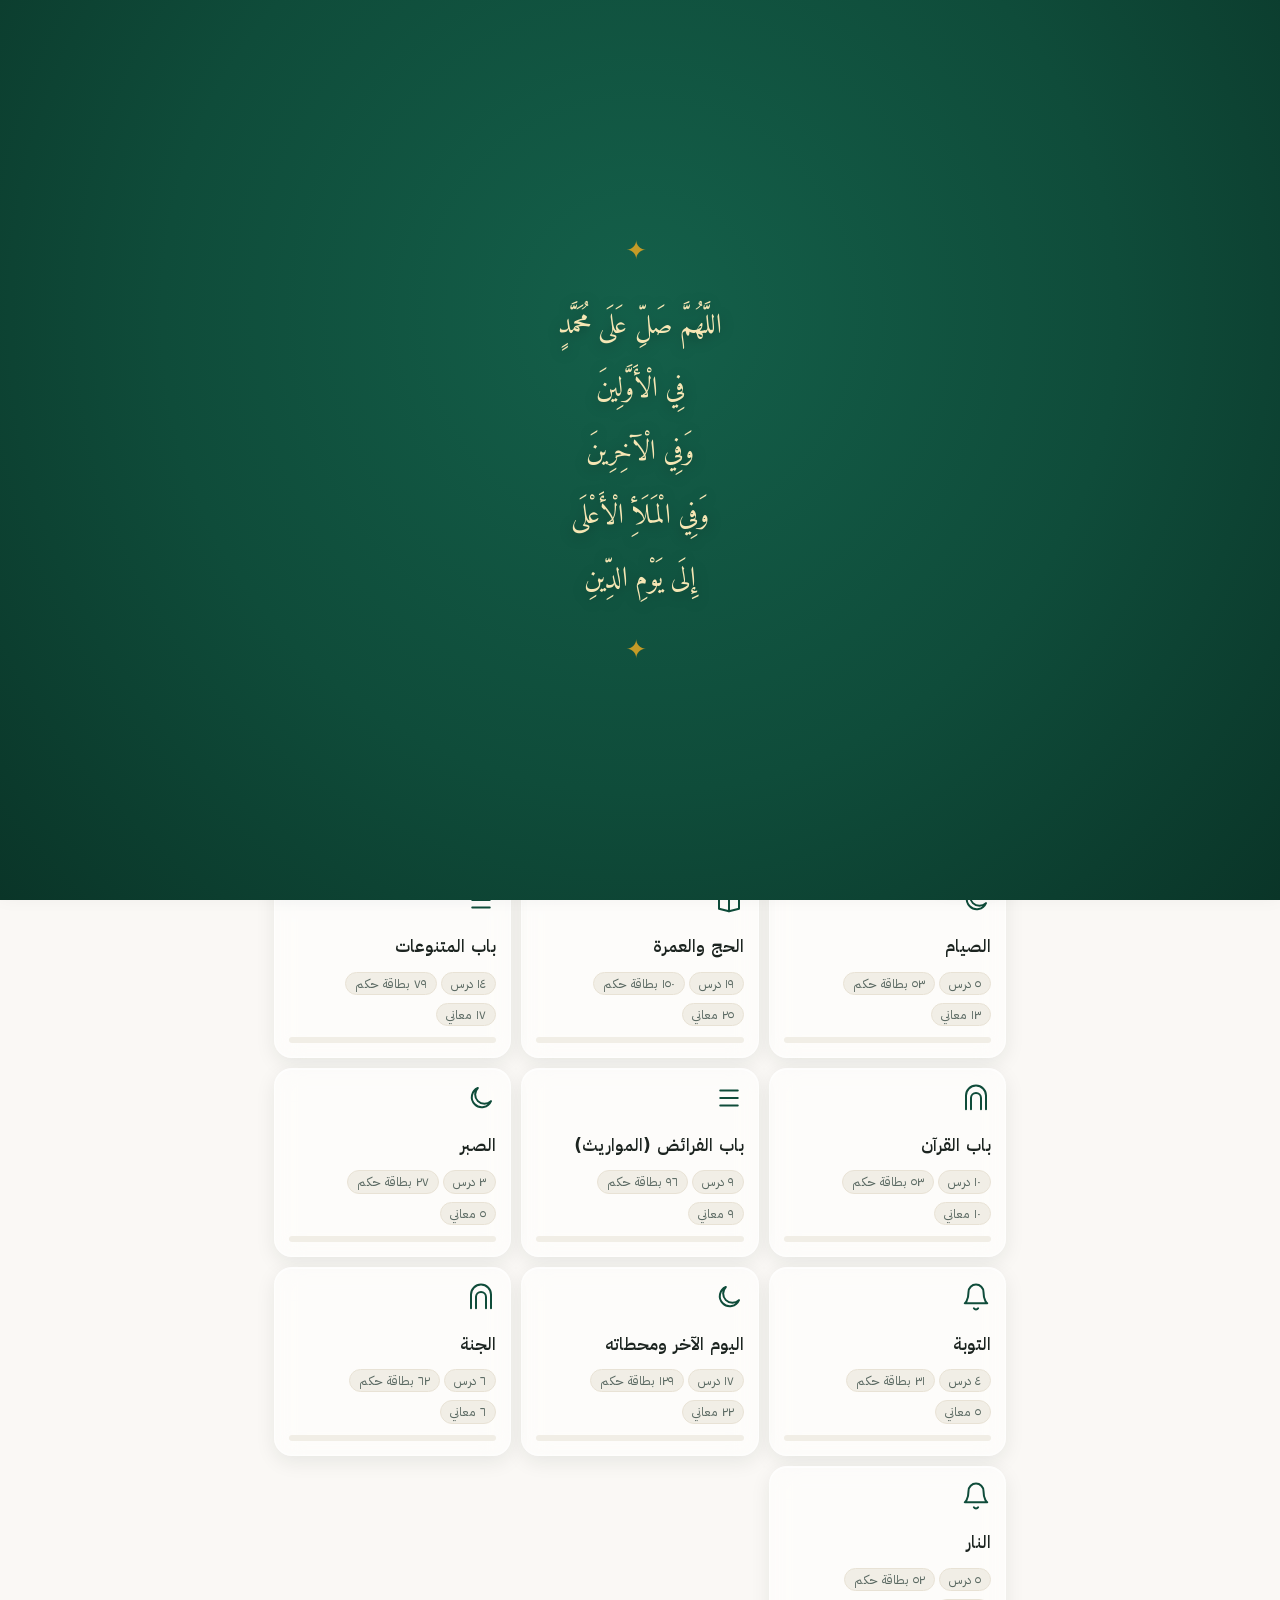
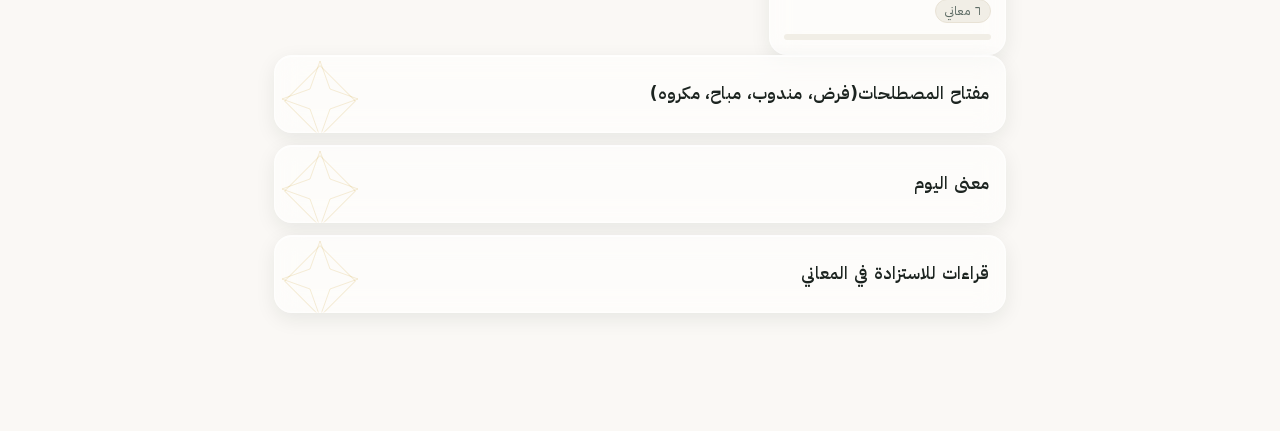
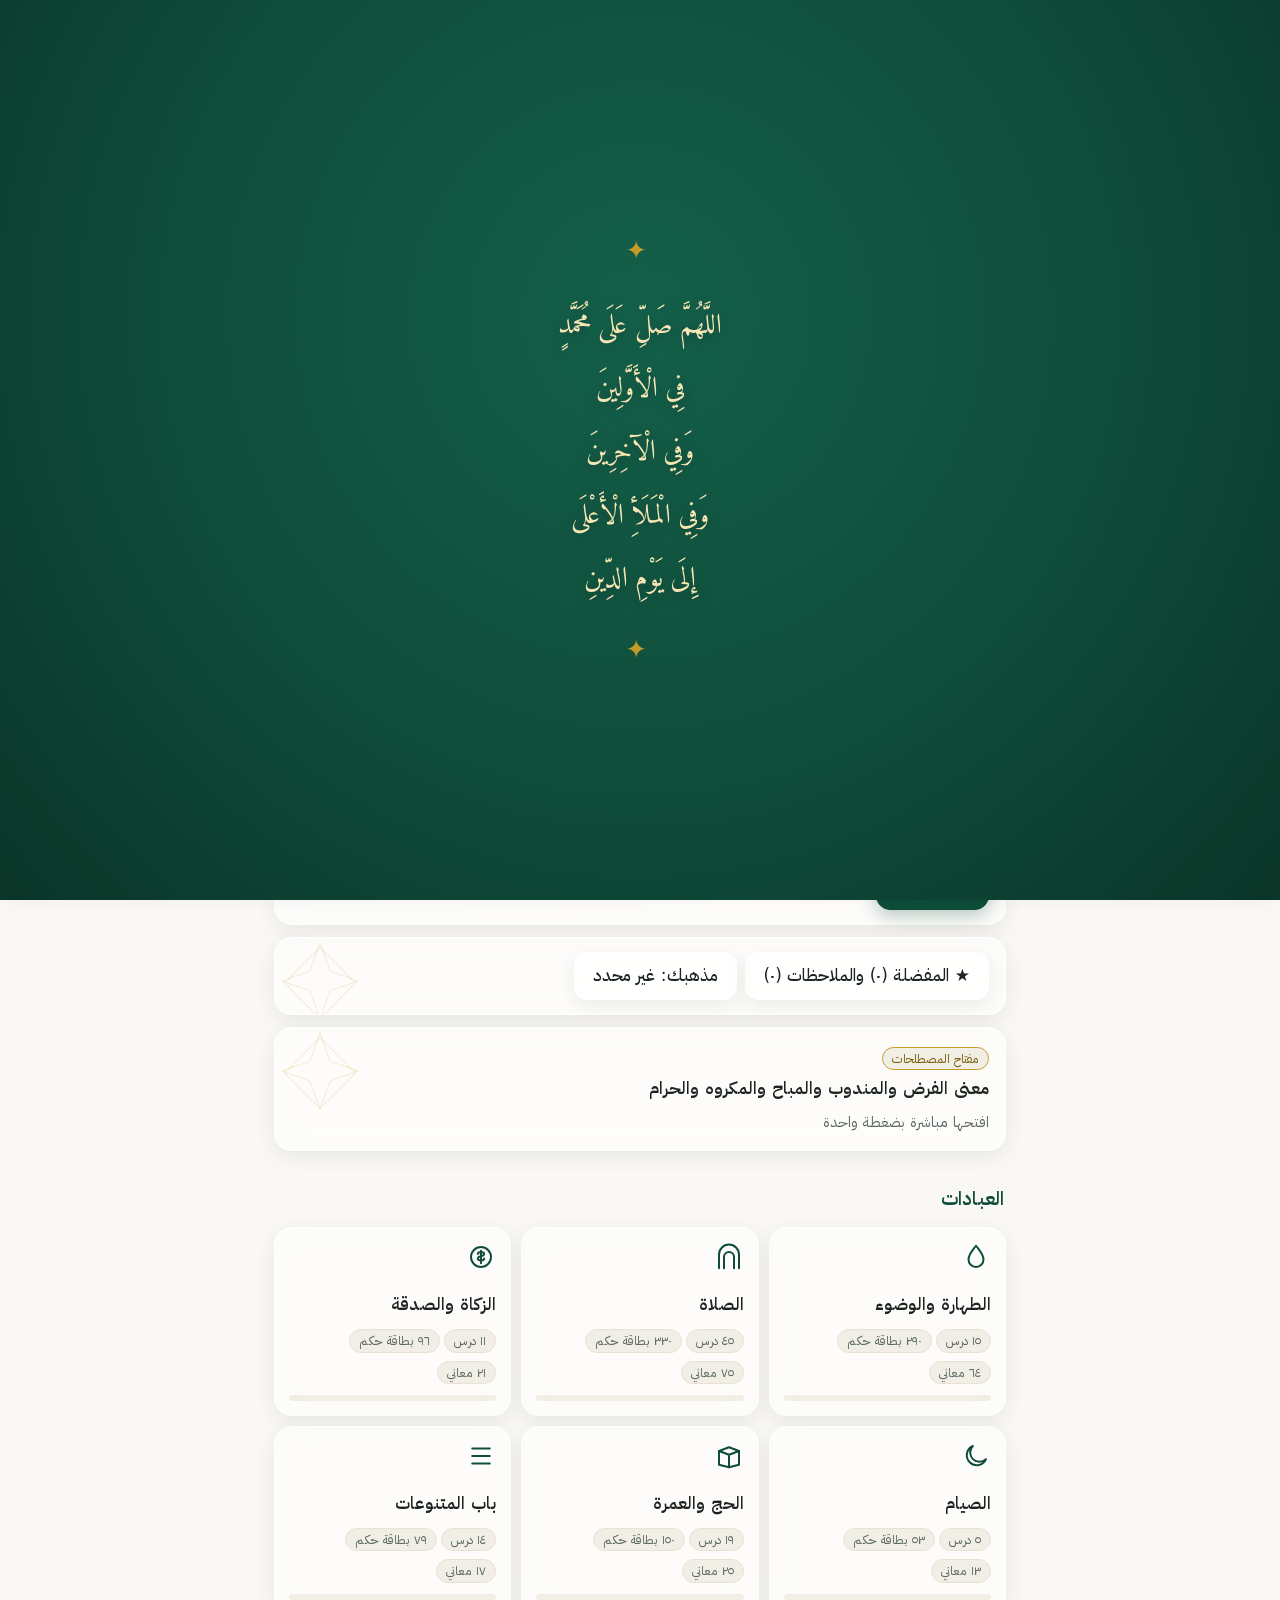
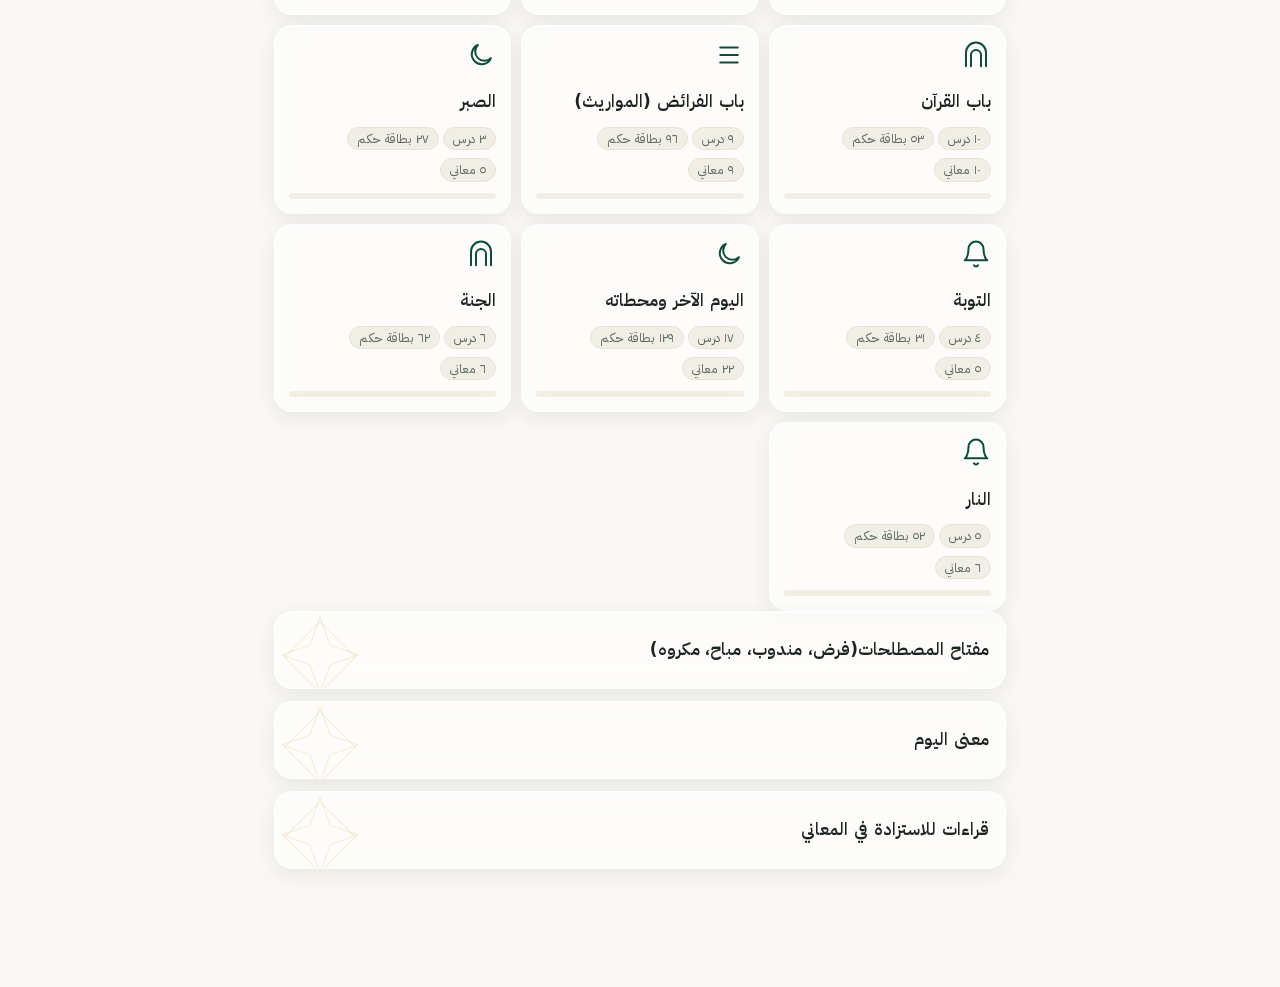
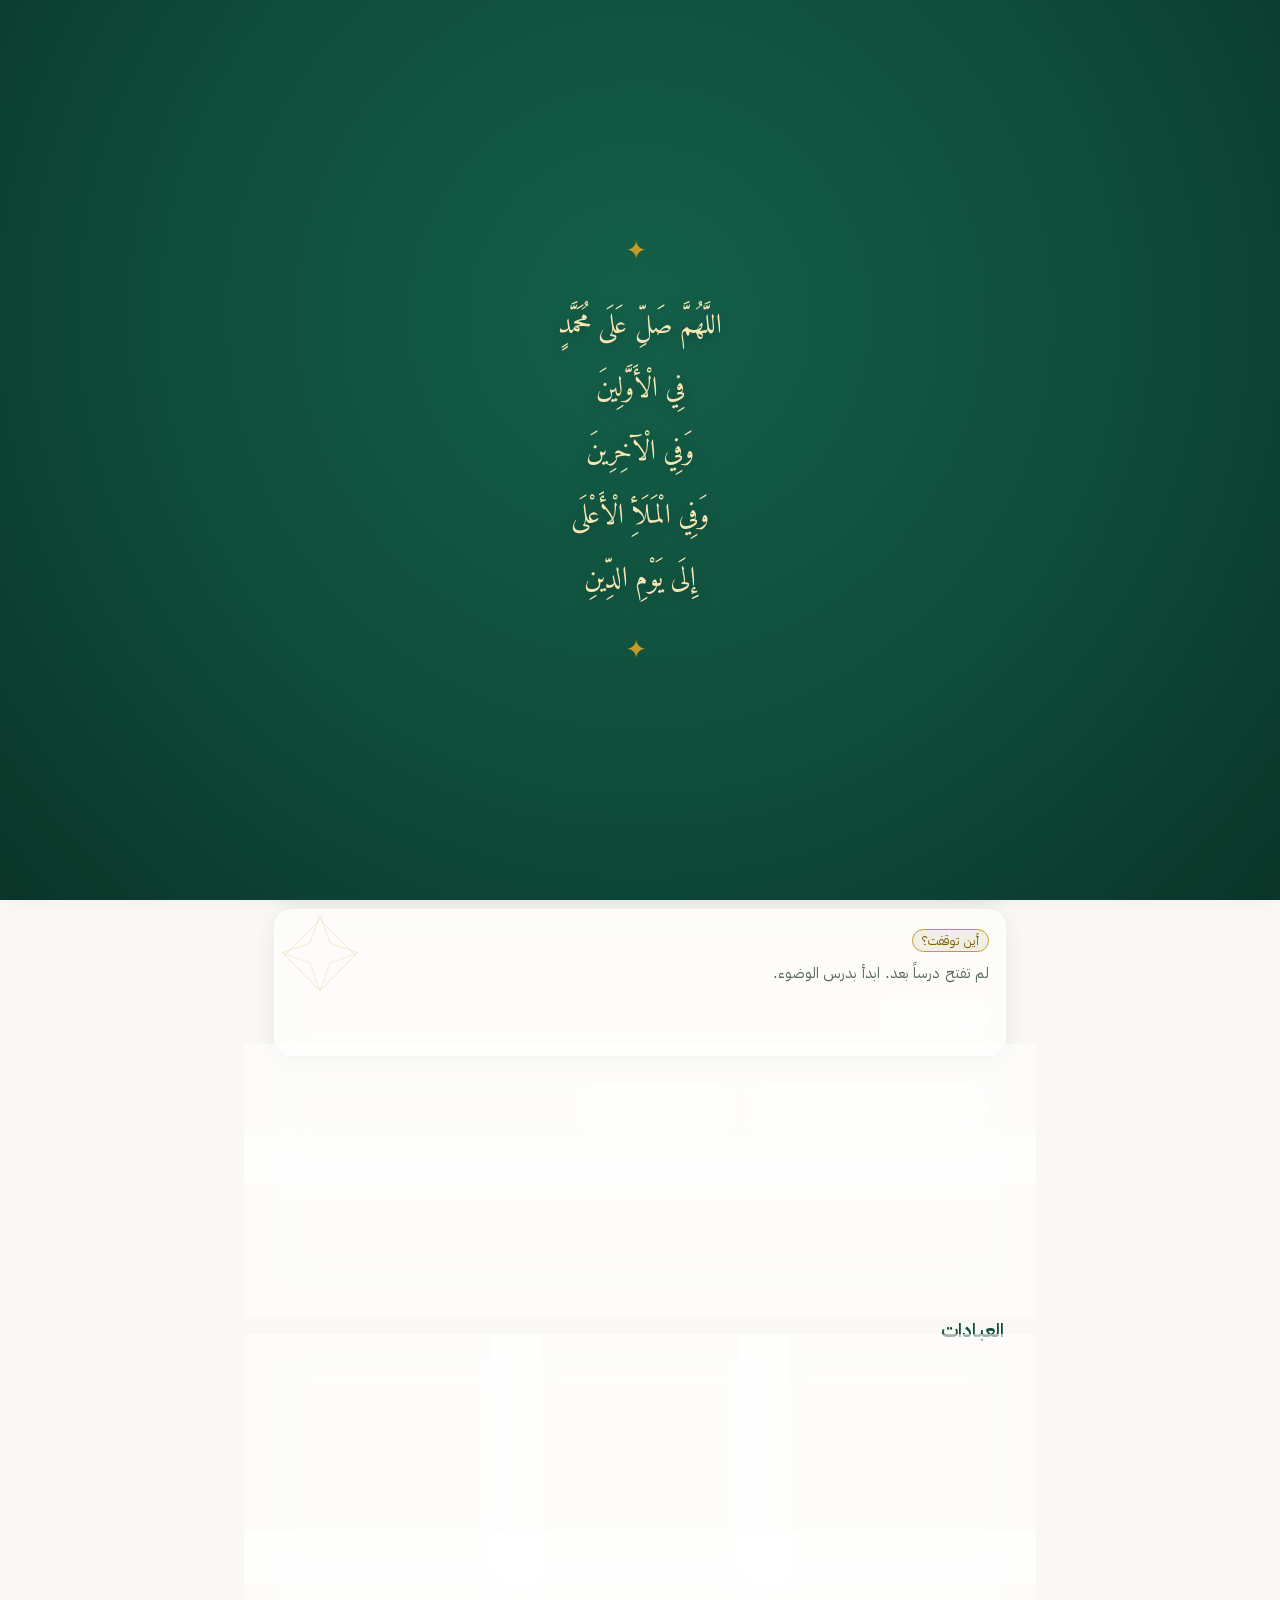
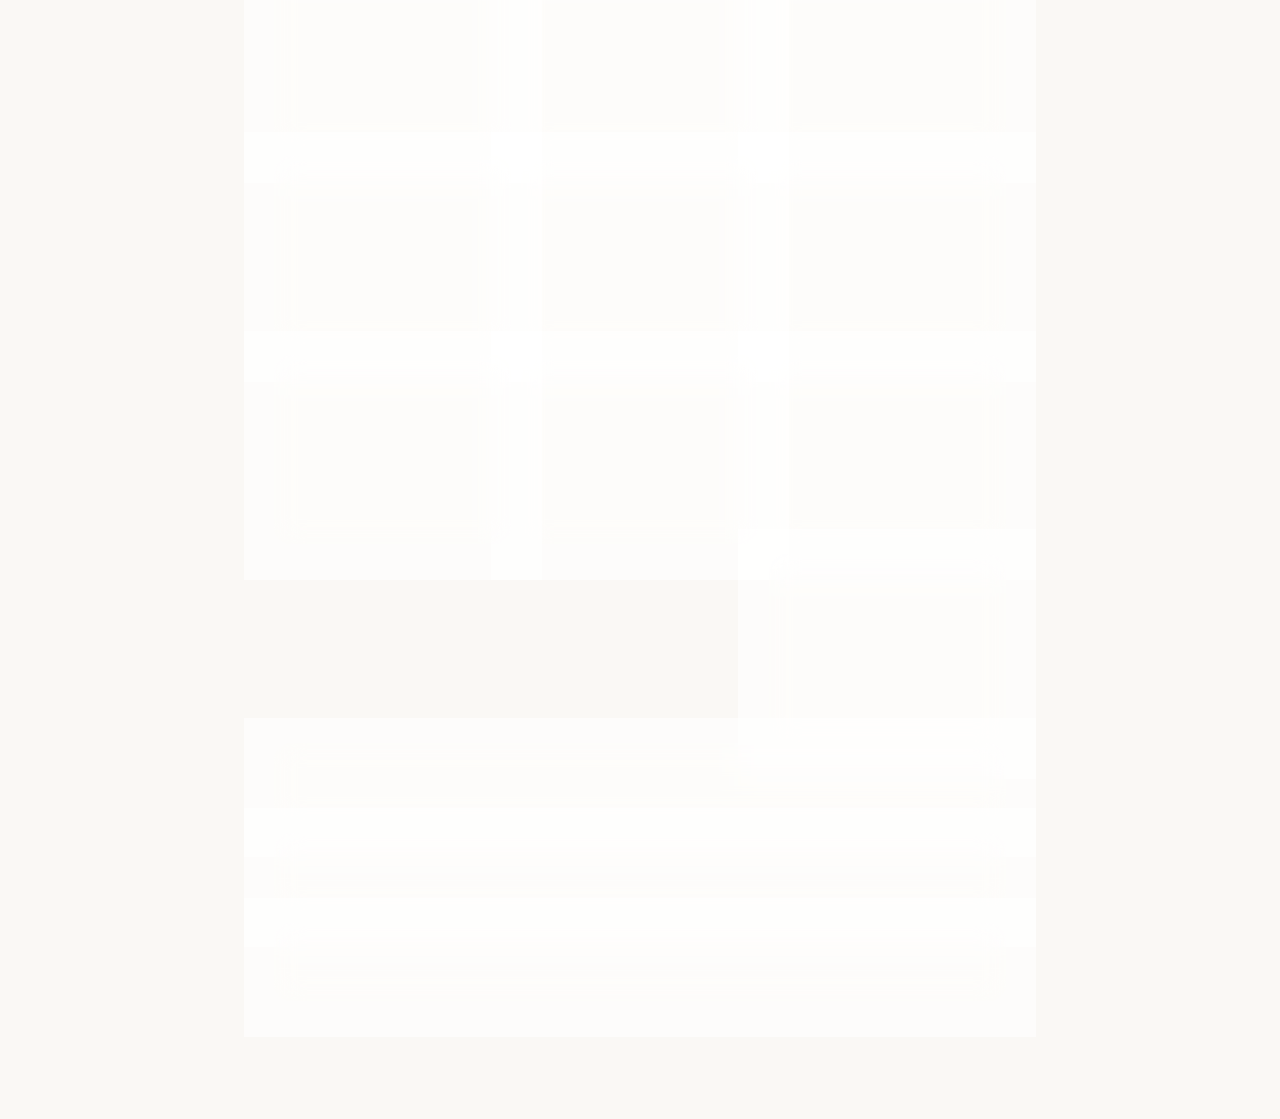
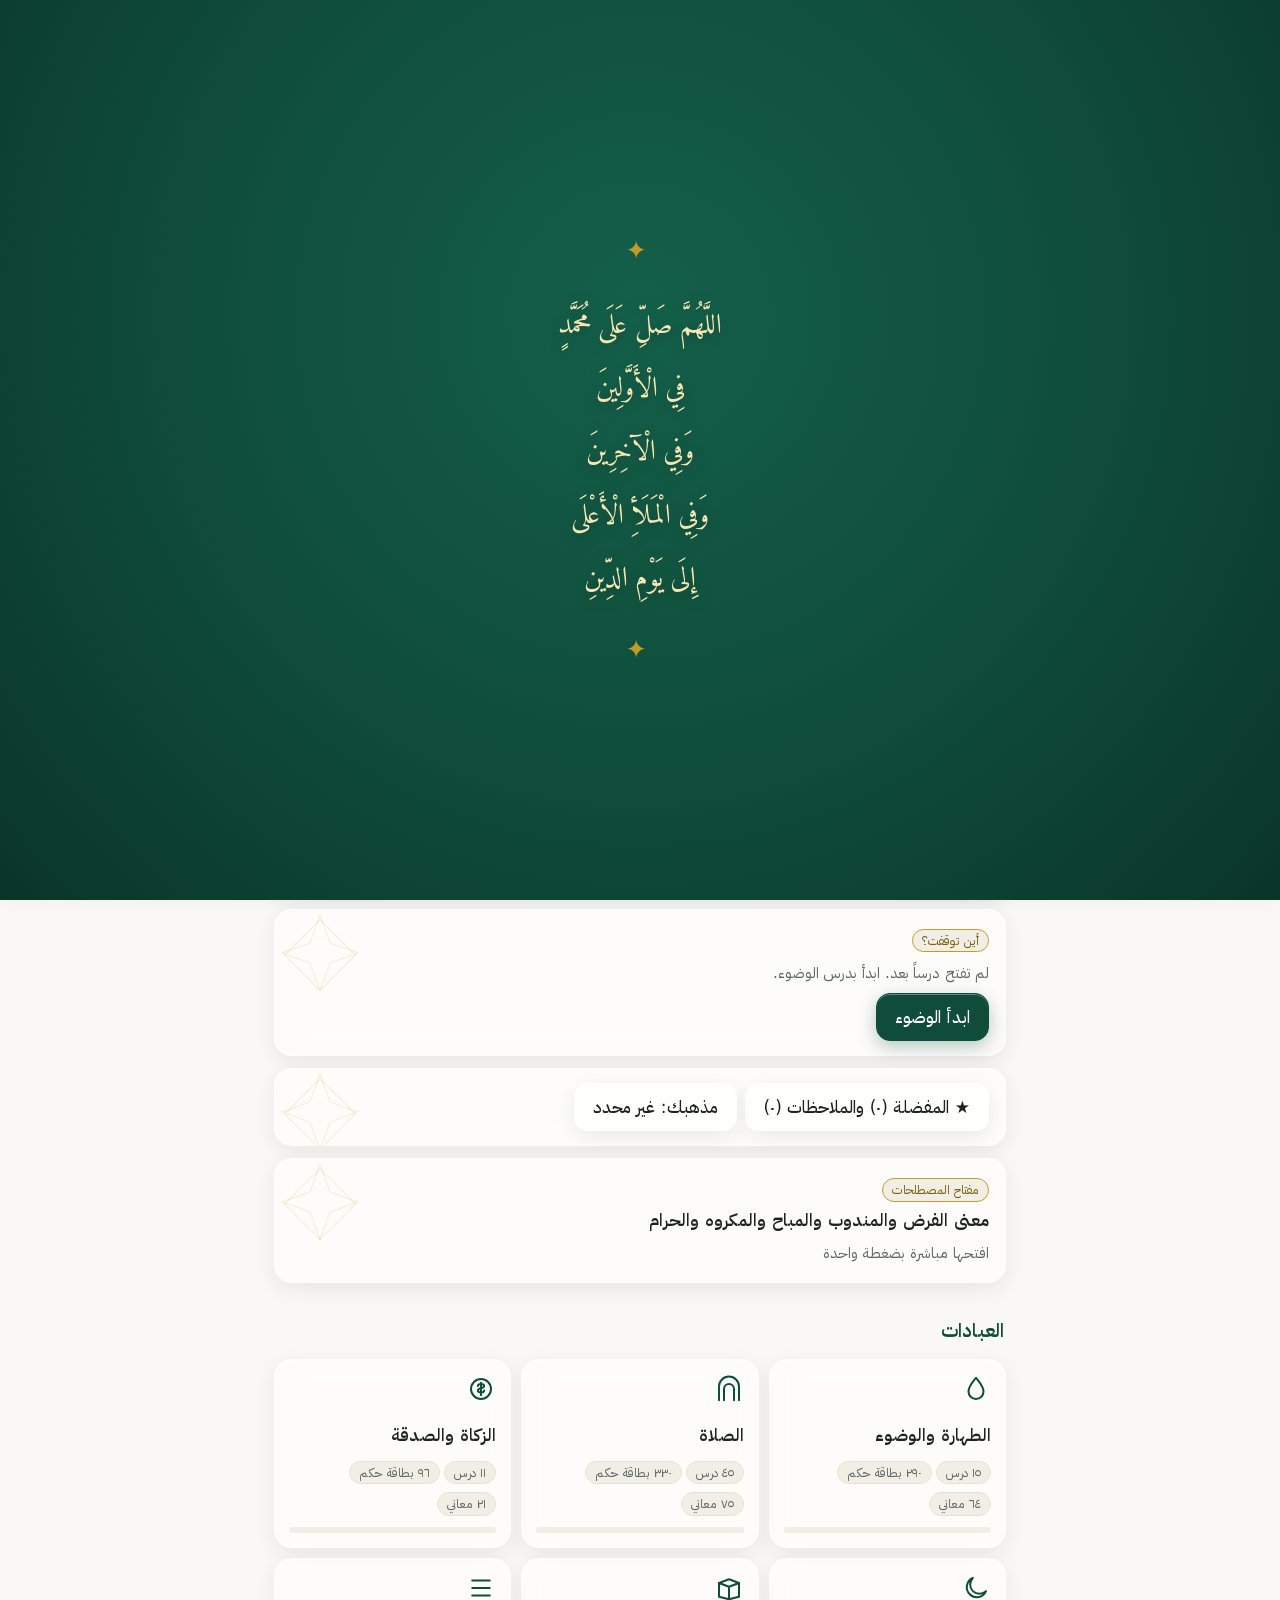
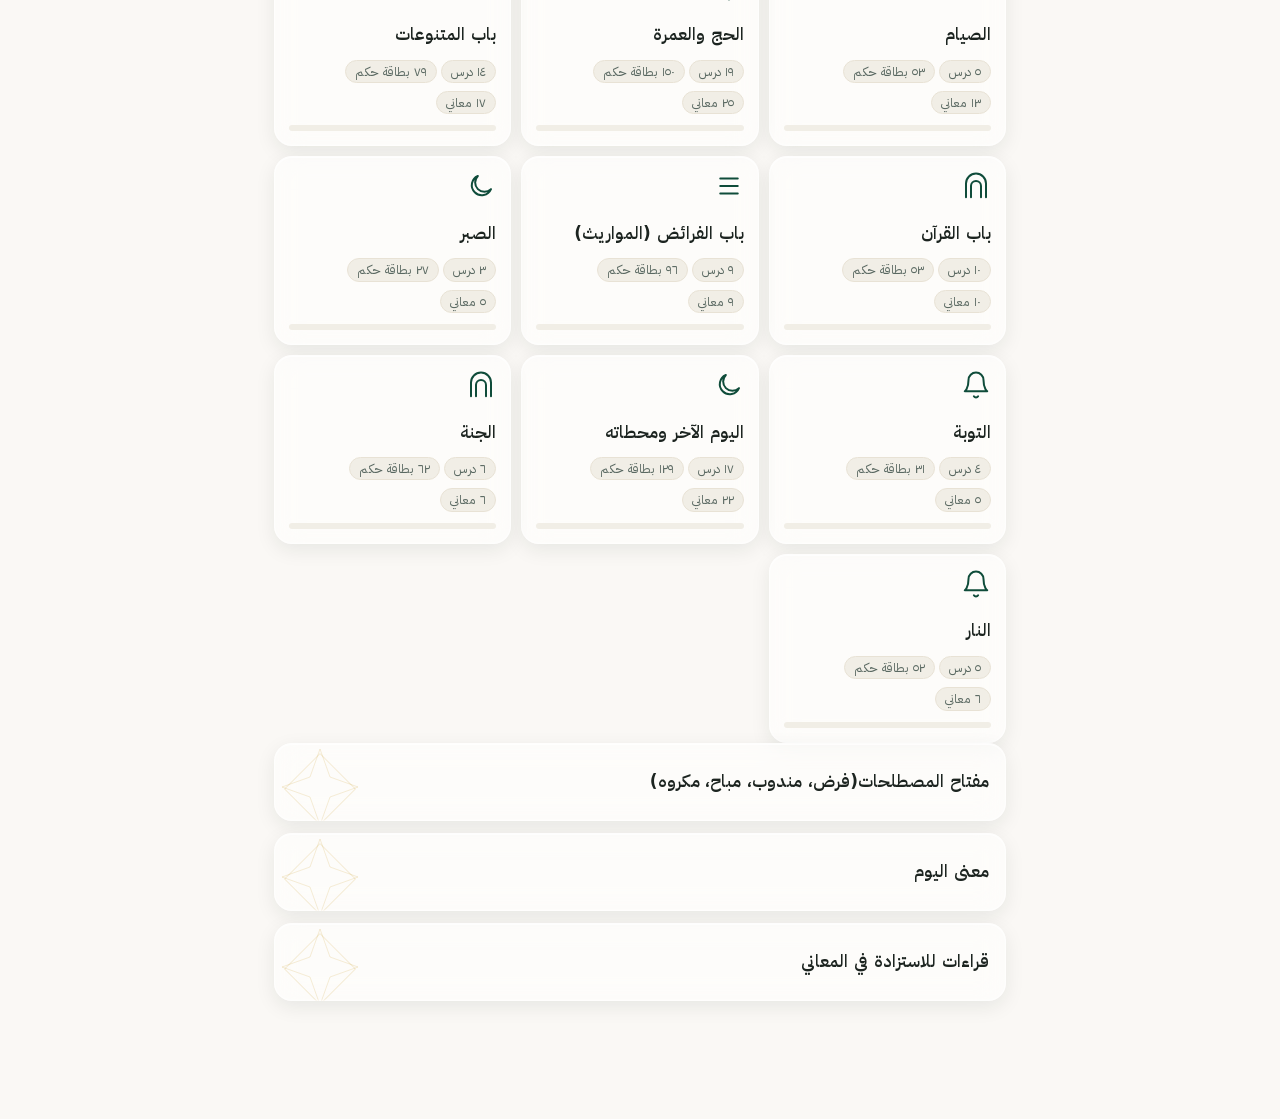
